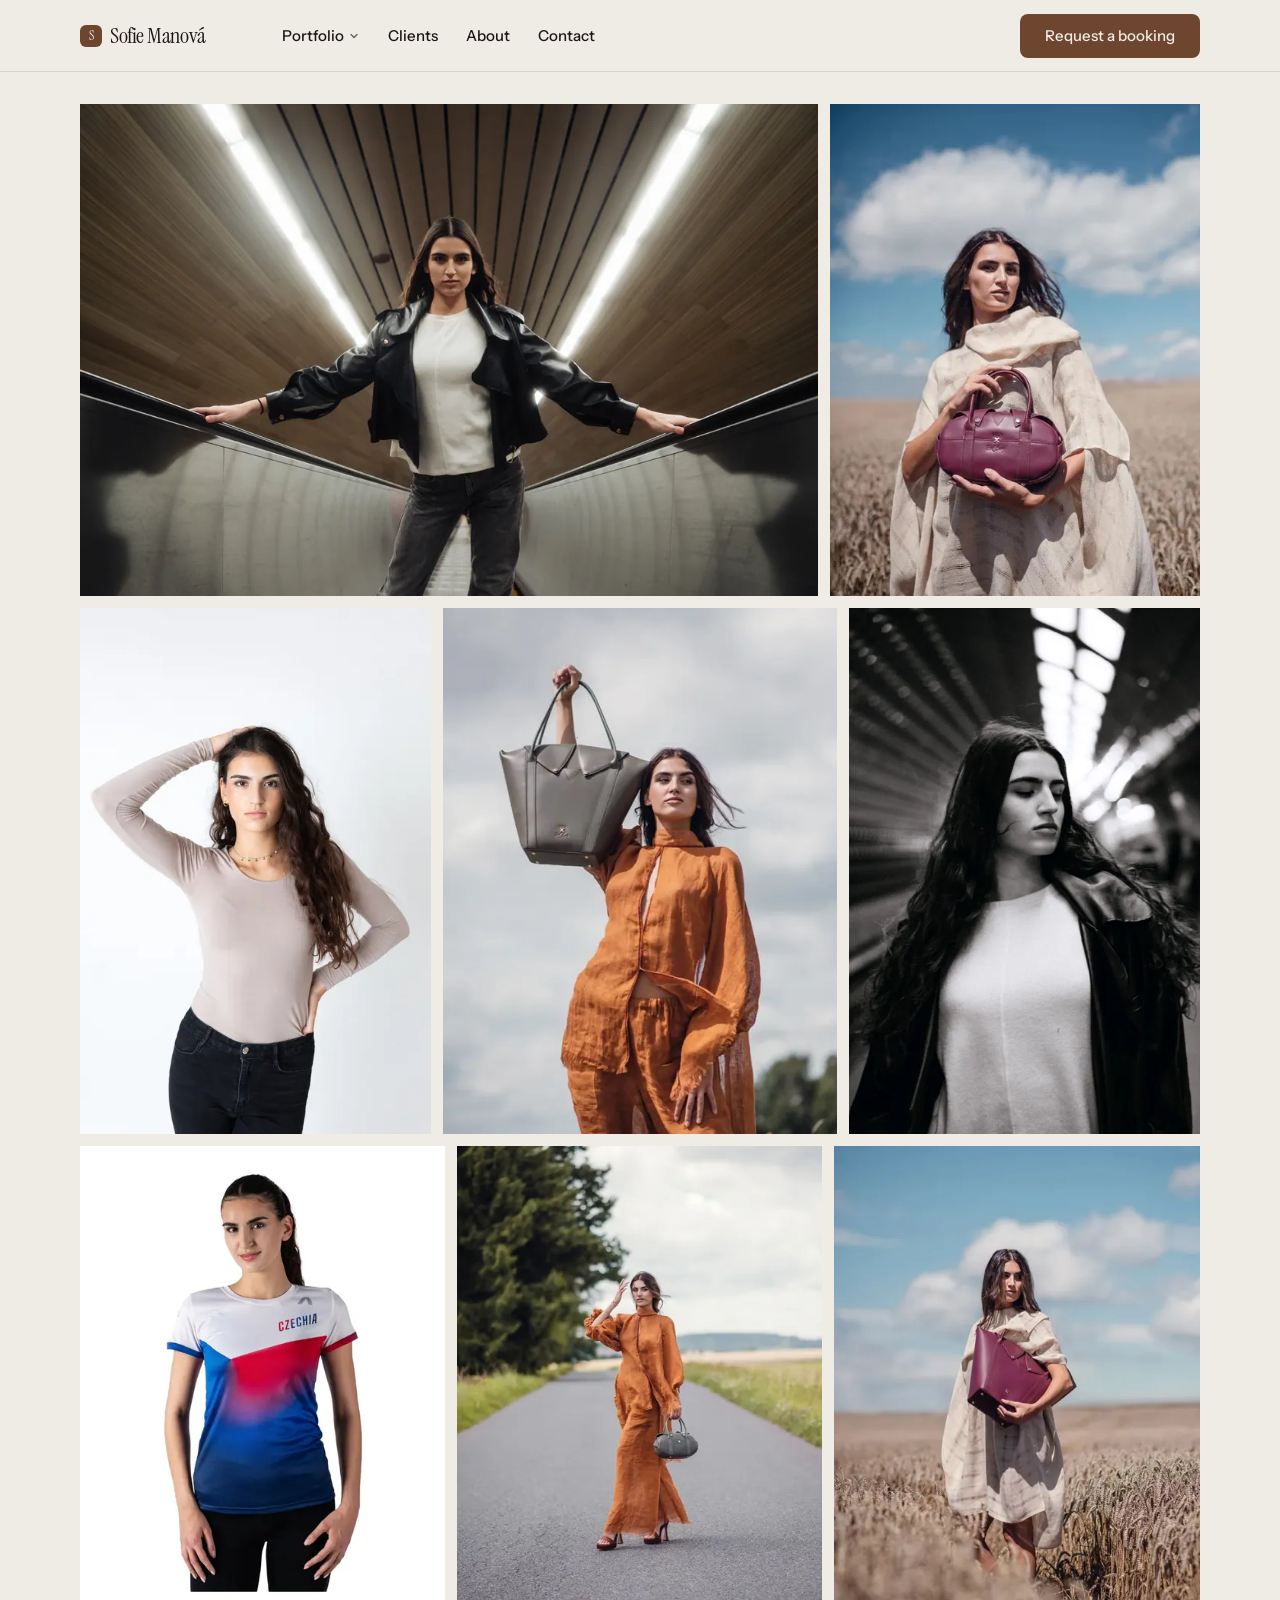
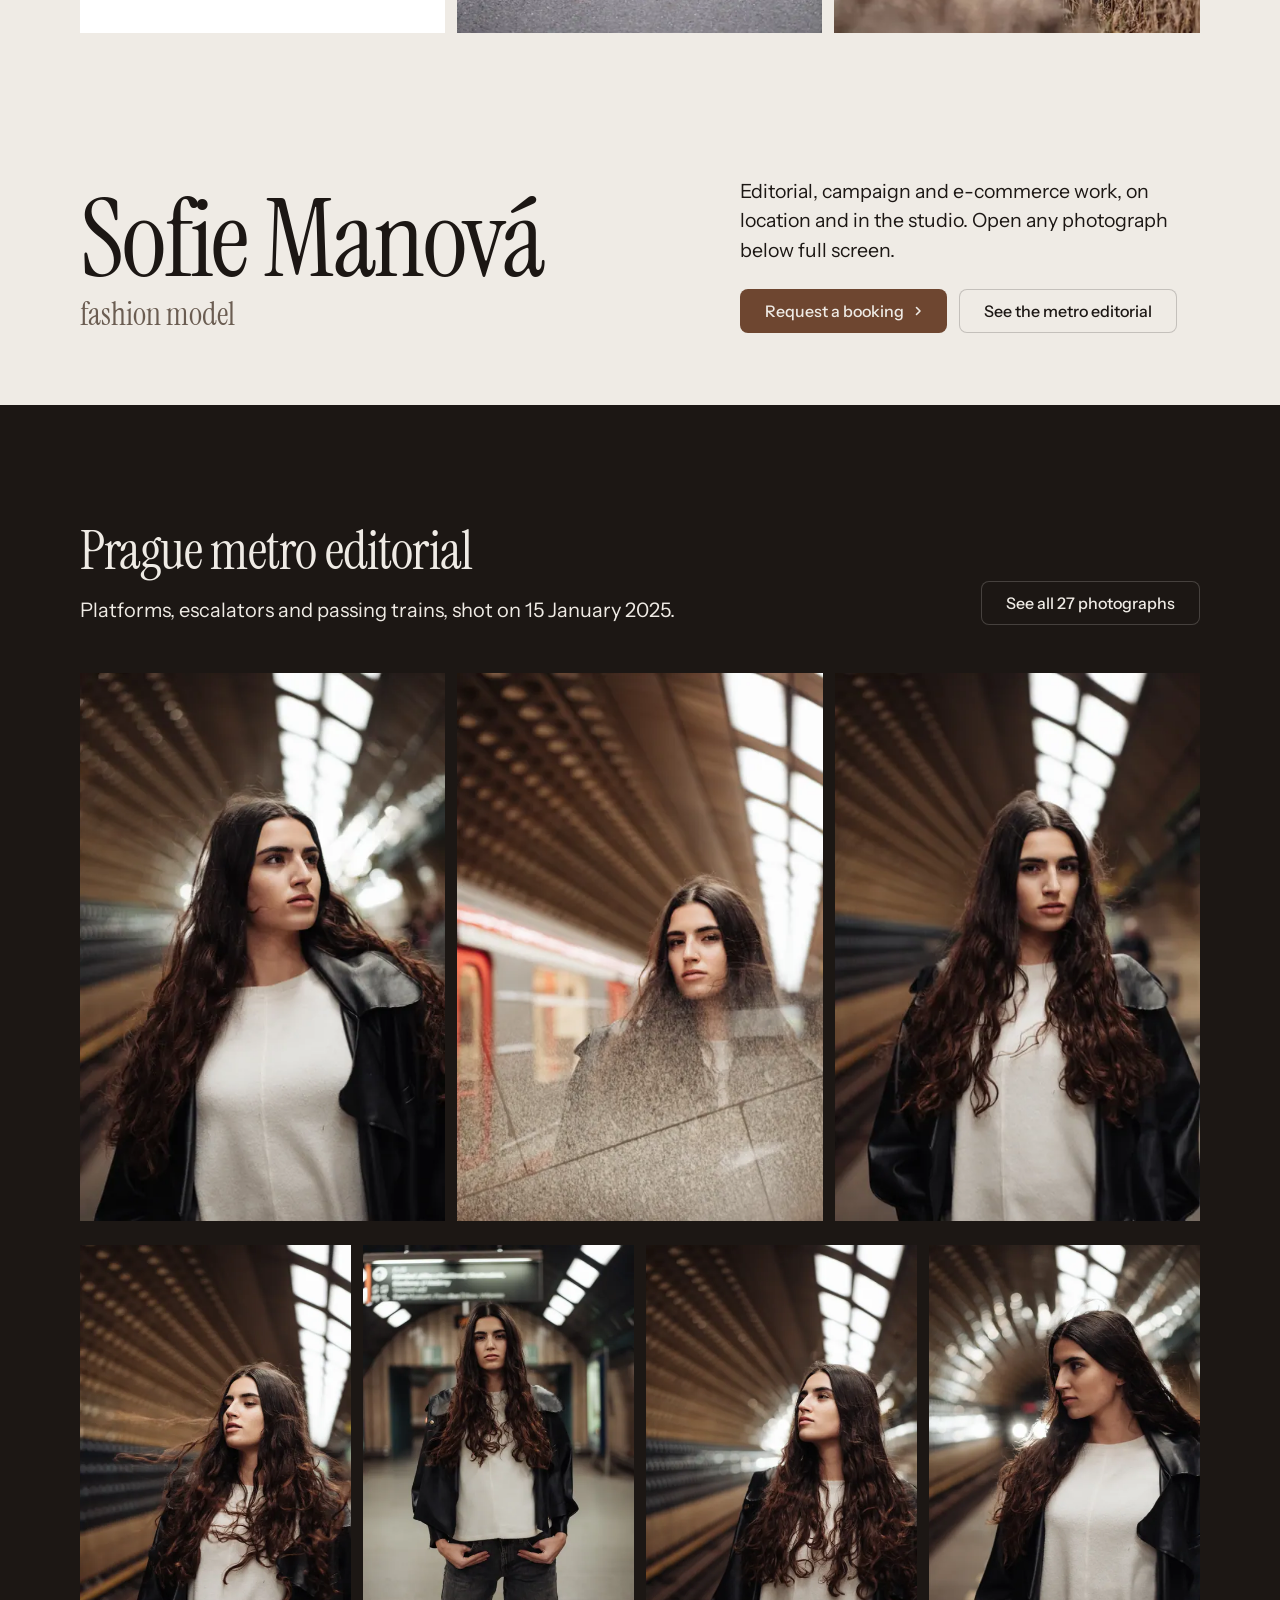
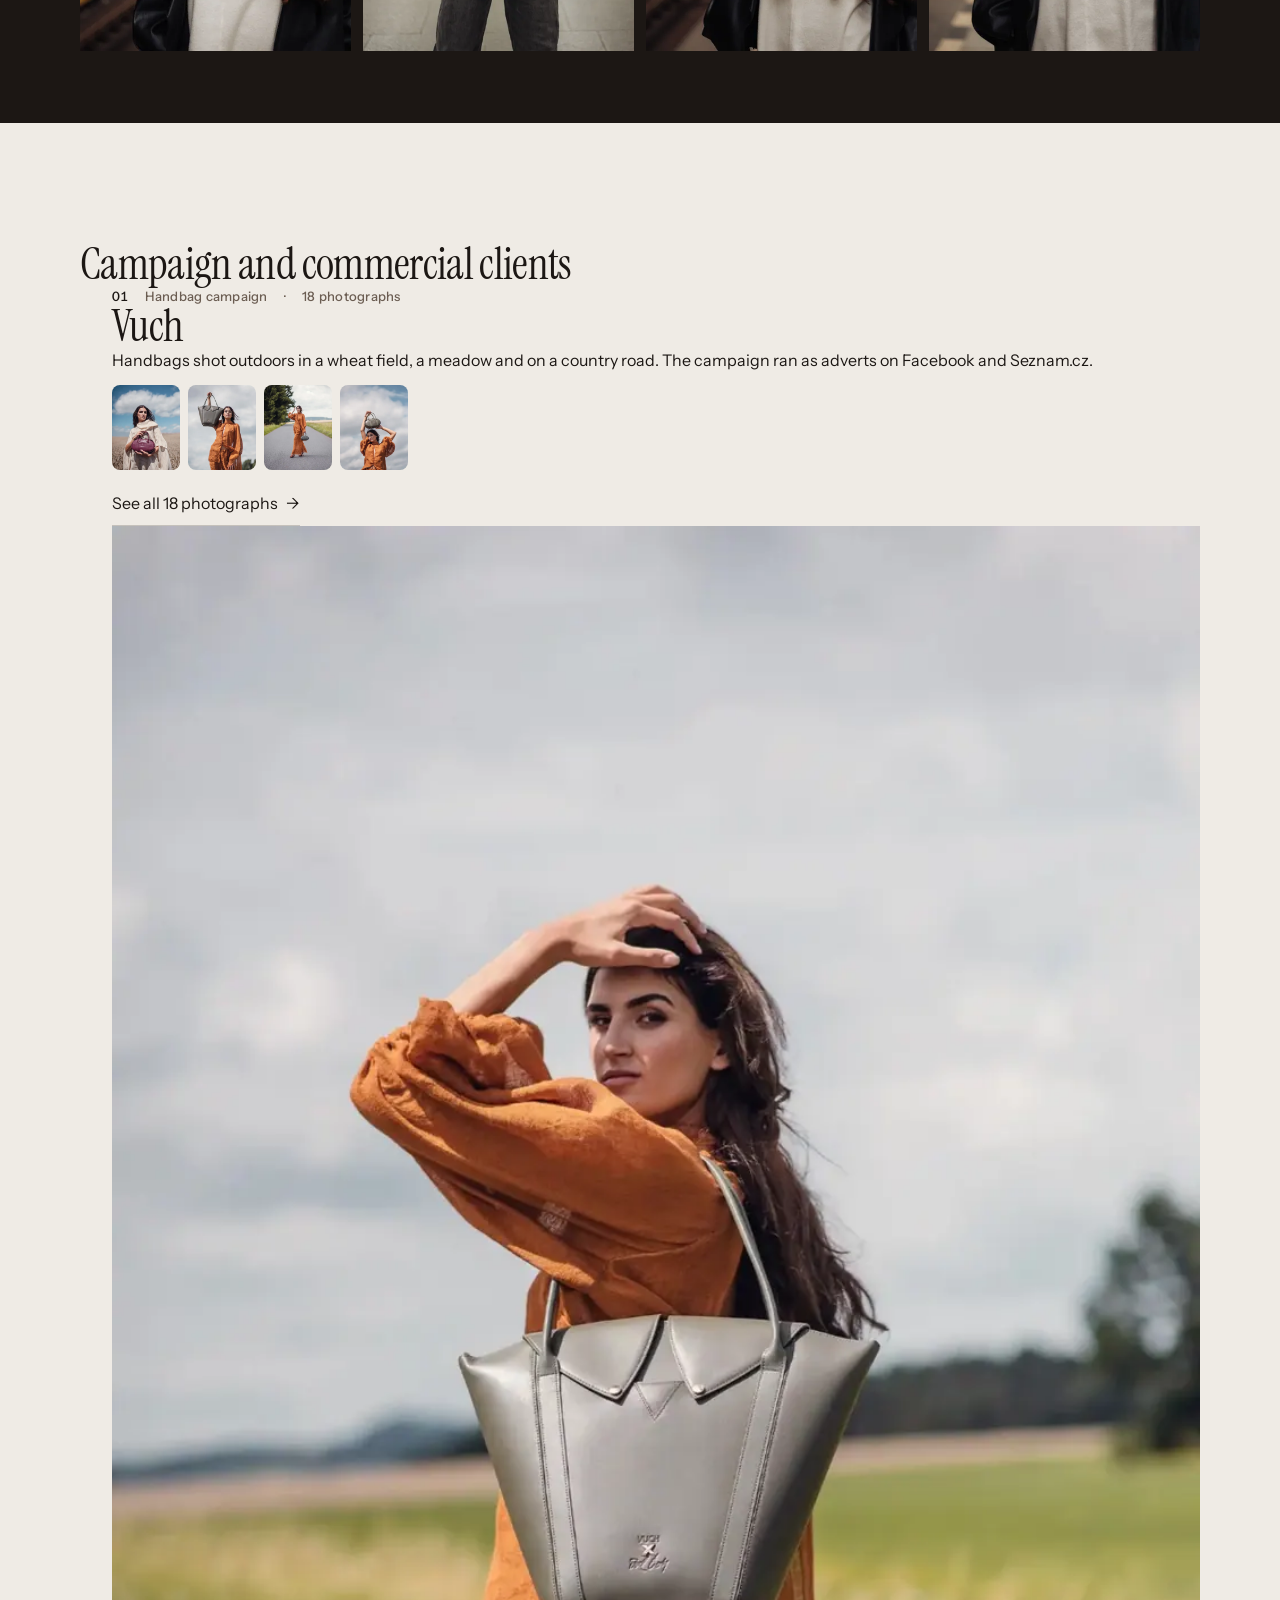
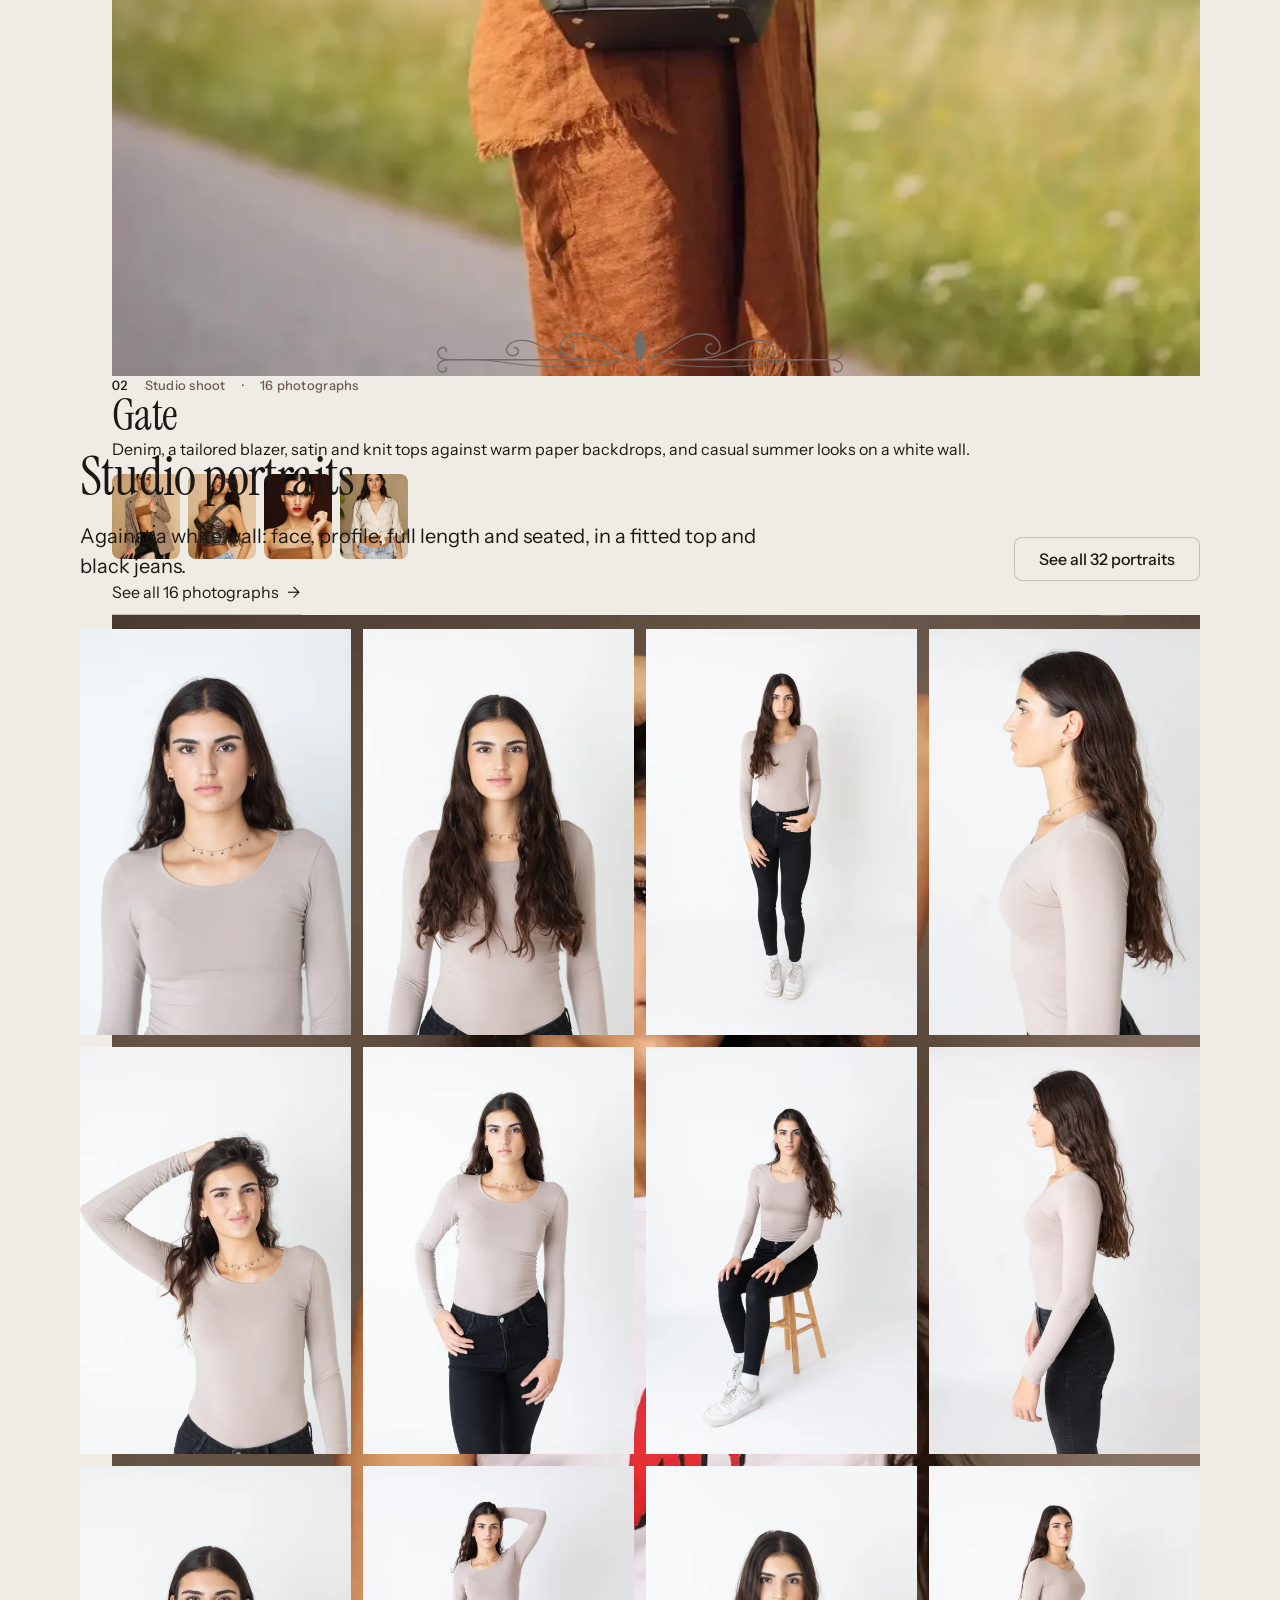
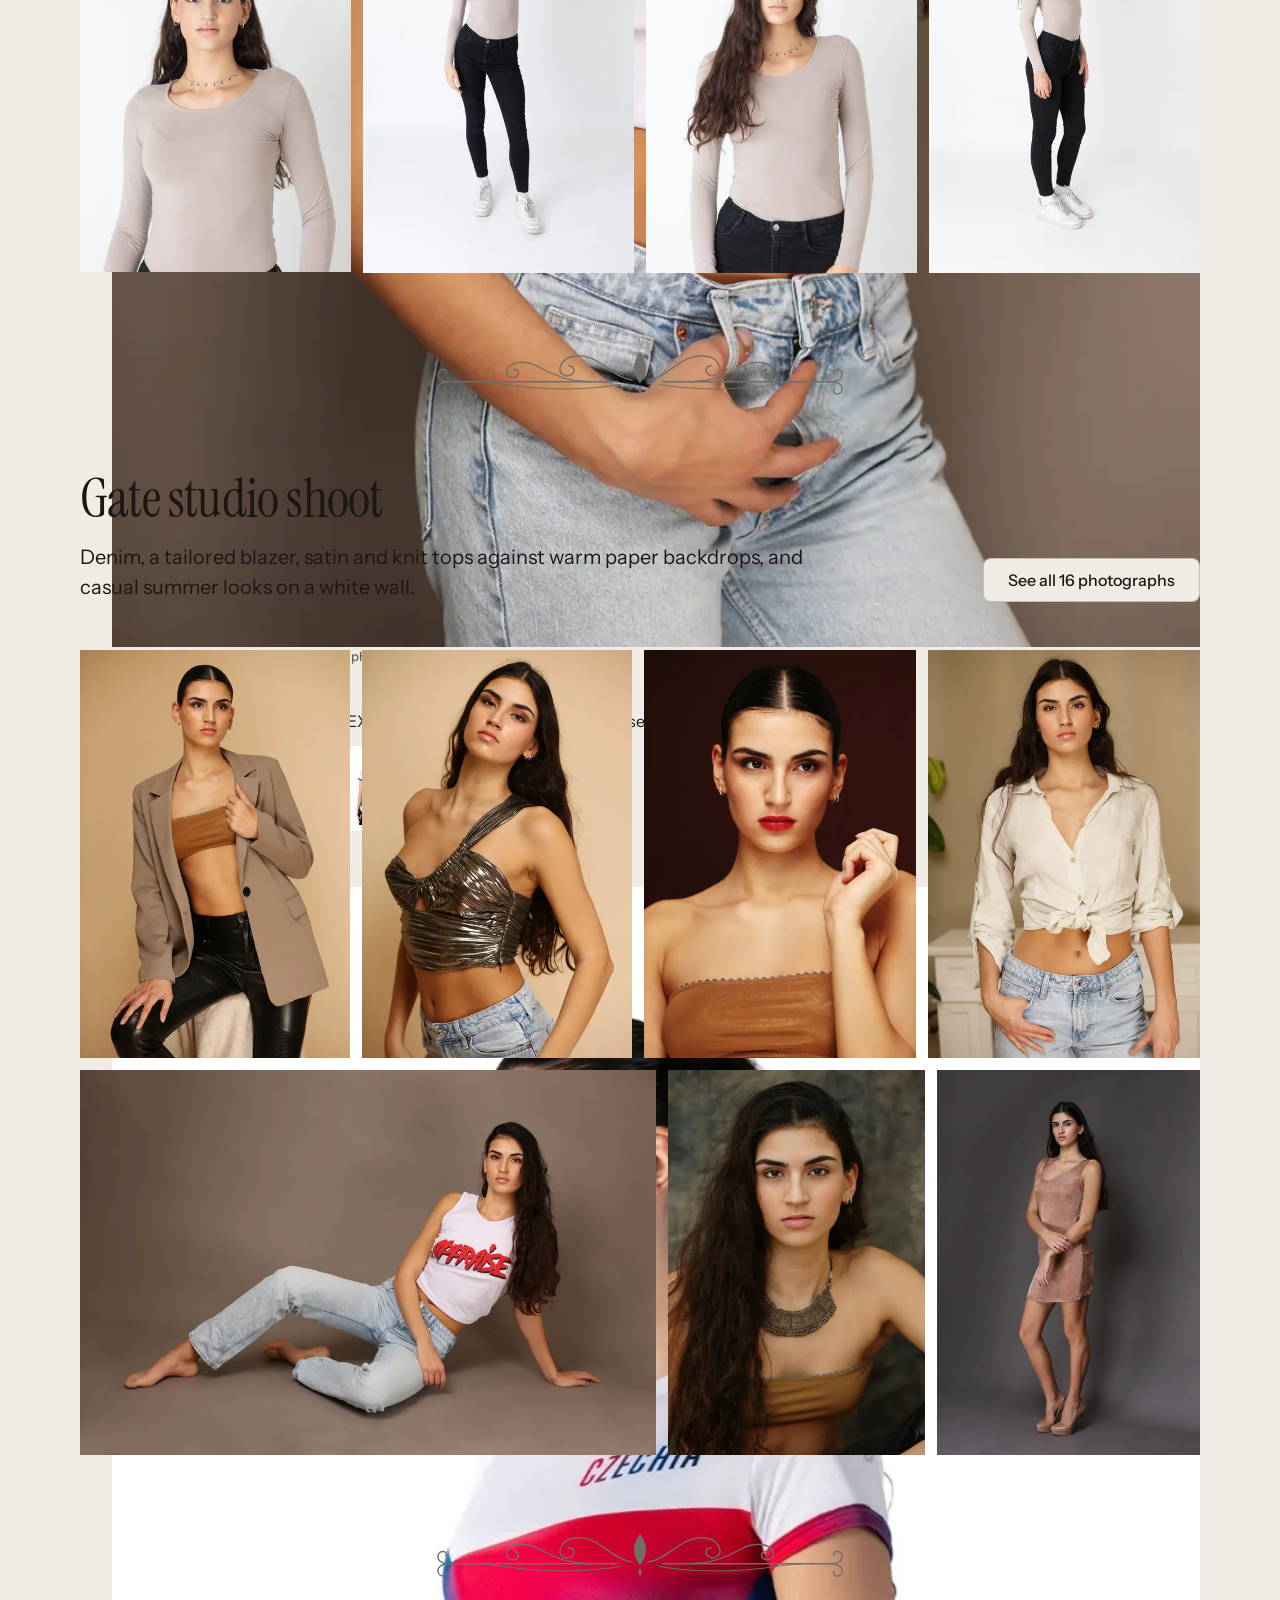
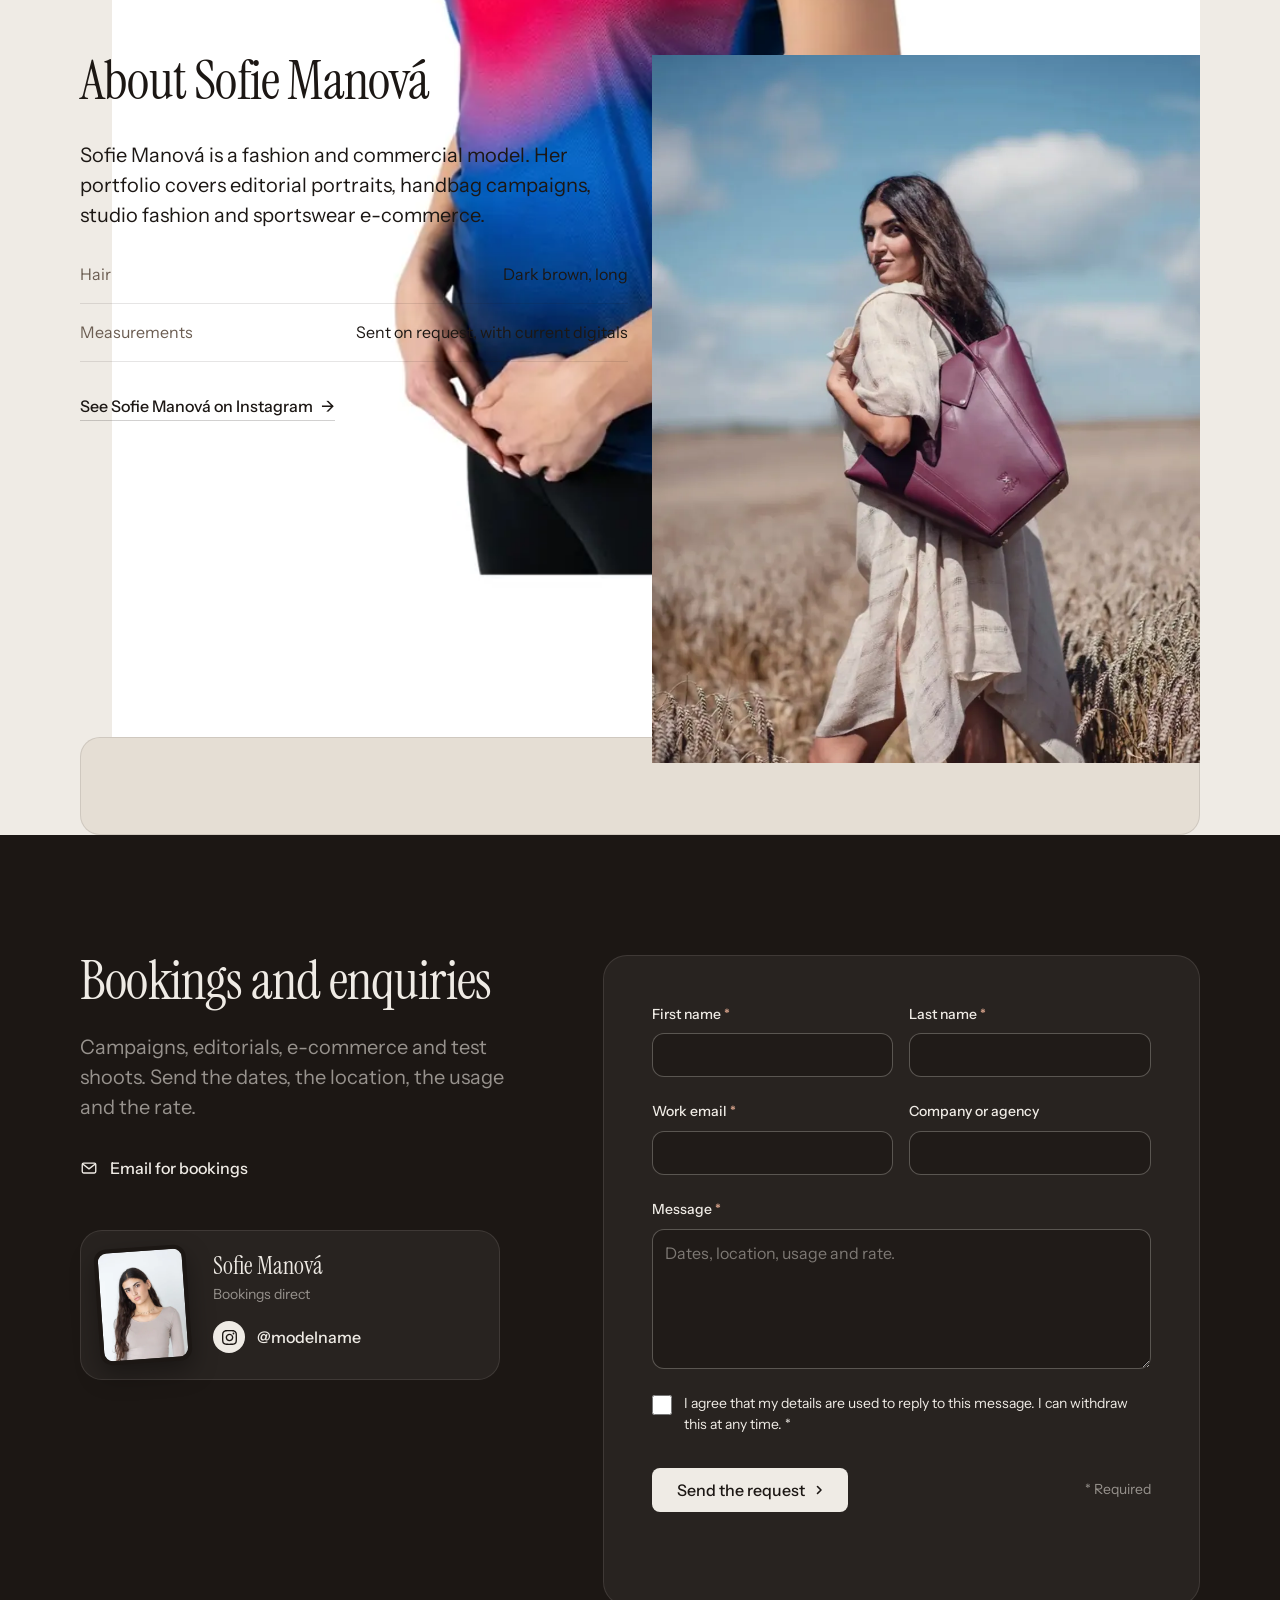
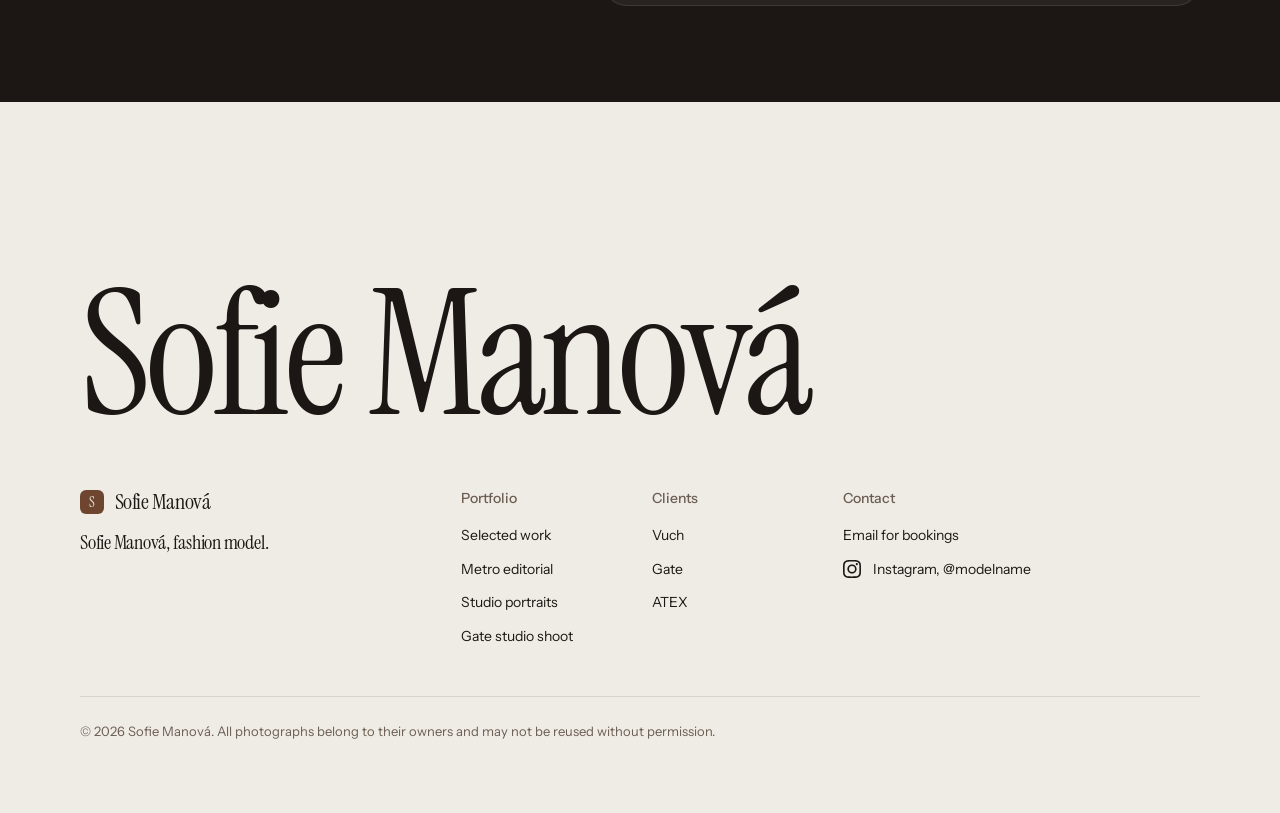
==== public/index.html @ 42e07fdf "Serve the site from the root on Cloudflare Workers Static Assets The previous build was made for Git" ====
<!DOCTYPE html><html lang="en" data-type="service" data-radius="soft" data-buttons="solid" data-motion=""><head><meta charSet="utf-8"/><meta name="viewport" content="width=device-width, initial-scale=1, viewport-fit=cover"/><link rel="preload" as="image" imageSrcSet="/photos/prague-dsc5913-480.webp 480w, /photos/prague-dsc5913-960.webp 960w, /photos/prague-dsc5913-1440.webp 1440w, /photos/prague-dsc5913-2048.webp 2048w" imageSizes="(max-width: 639px) 100vw, (max-width: 1440px) 67vw, 858px" fetchPriority="high"/><link rel="preload" as="image" imageSrcSet="/photos/vuch-vuch-10-480.webp 480w, /photos/vuch-vuch-10-960.webp 960w" imageSizes="300px"/><link rel="preload" as="image" imageSrcSet="/photos/vuch-vuch-10-480.webp 480w, /photos/vuch-vuch-10-960.webp 960w" imageSizes="(max-width: 639px) 100vw, (max-width: 1440px) 33vw, 422px"/><link rel="preload" as="script" fetchPriority="low" href="/_next/static/chunks/0j1we3cwg31qe.js"/><script src="/_next/static/chunks/1cuyxw6v18rxx.js" async=""></script><script src="/_next/static/chunks/39_j1bdzreq0m.js" async=""></script><script src="/_next/static/chunks/turbopack-2u1d16houkiyo.js" async=""></script><script src="/_next/static/chunks/0n43dzw82js-j.js" async=""></script><script src="/_next/static/chunks/2wb0k043xm0-8.js" async=""></script><link rel="preload" href="https://fonts.googleapis.com/css2?family=Instrument+Serif&amp;family=Instrument+Sans:wdth,wght@75..100,400..600&amp;display=swap" as="style"/><link rel="preload" href="/assets/system.css" as="style"/><link rel="preload" href="/assets/ui/cards.css" as="style"/><link rel="preload" href="/assets/motion/motion.css" as="style"/><link rel="preload" href="/assets/layout/layout.css" as="style"/><link rel="preload" href="/assets/icons/icon.css" as="style"/><link rel="preload" href="/site.css?v=mwghqomv" as="style"/><link rel="modulepreload" href="/assets/system.js"/><link rel="modulepreload" href="/assets/motion/motion.js"/><link rel="modulepreload" href="/assets/moments/moments.js"/><link rel="modulepreload" href="/assets/moments/lib.js"/><link rel="modulepreload" href="/assets/moments/pinned-chapters/moment.js"/><link rel="preconnect" href="https://fonts.googleapis.com"/><link rel="preconnect" href="https://fonts.gstatic.com" crossorigin=""/><link rel="modulepreload" href="/assets/system.js"/><link rel="modulepreload" href="/assets/motion/motion.js"/><link rel="modulepreload" href="/assets/moments/moments.js"/><link rel="modulepreload" href="/assets/moments/lib.js"/><link rel="modulepreload" href="/assets/moments/pinned-chapters/moment.js"/><meta name="theme-color" content="#efebe5"/><title>Sofie Manová: fashion model portfolio</title><meta name="description" content="Editorial, campaign and e-commerce photographs of Sofie Manová, fashion model, with booking contacts for agencies, photographers and brands."/><meta name="site-kind" content="other"/><meta name="page-type" content="service"/><link rel="canonical" href="https://sofiamann-webpage.fandlimartin.workers.dev"/><meta property="og:title" content="Sofie Manová: fashion model portfolio"/><meta property="og:description" content="Portfolio and bookings for Sofie Manová, fashion model."/><meta property="og:image" content="https://sofiamann-webpage.fandlimartin.workers.dev/share.jpg"/><meta property="og:image:width" content="1200"/><meta property="og:image:height" content="630"/><meta property="og:image:alt" content="Sofie Manová, fashion model"/><meta property="og:type" content="website"/><meta name="twitter:card" content="summary_large_image"/><meta name="twitter:title" content="Sofie Manová: fashion model portfolio"/><meta name="twitter:description" content="Portfolio and bookings for Sofie Manová, fashion model."/><meta name="twitter:image" content="https://sofiamann-webpage.fandlimartin.workers.dev/share.jpg"/><link rel="icon" href="/favicon.svg" type="image/svg+xml"/><link href="https://fonts.googleapis.com/css2?family=Instrument+Serif&amp;family=Instrument+Sans:wdth,wght@75..100,400..600&amp;display=swap" rel="stylesheet"/><link rel="stylesheet" href="/assets/system.css"/><link rel="stylesheet" href="/assets/ui/cards.css"/><link rel="stylesheet" href="/assets/motion/motion.css"/><link rel="stylesheet" href="/assets/layout/layout.css"/><link rel="stylesheet" href="/assets/icons/icon.css"/><style>:root{--p-bg:#efebe5;--p-surface:#e5ded4;--p-ink:#1c1714;--p-muted:#6b5d52;--p-accent:#6e4630;--p-accent-ink:#efebe5;--p-action:#6e4630;--p-action-ink:#efebe5;--p-inv-bg:#1c1714;--p-inv-surface:#282320;--p-inv-ink:#efebe5;--p-inv-muted:#97928d;--p-inv-accent:#efebe5;--p-inv-accent-ink:#1c1714;--p-inv-action:#efebe5;--p-inv-action-ink:#1c1714;--font-display:"Instrument Serif",Georgia,serif;--font-text:"Instrument Sans",system-ui,sans-serif;--display-weight:400;--display-tracking:-0.012em;--display-tracking-xl:-0.016em}</style><link rel="stylesheet" href="/site.css?v=mwghqomv"/><script>document.documentElement.classList.add('m-enter');setTimeout(function(){document.documentElement.classList.add('m-enter-done')},700);document.documentElement.classList.add('mo-js');setTimeout(function(){document.documentElement.classList.add('mo-safe')},2500)</script><script src="/_next/static/chunks/0cz1d0mv5g_q7.js" noModule=""></script></head><body><div hidden=""><!--$--><!--/$--></div><header class="nav"><div class="wrap nav__bar"><a class="skip-link" href="#top">Skip to content</a><a class="nav__logo" href="#top"><span class="mark mark--initial" aria-hidden="true">S</span>Sofie Manová</a><nav class="nav__links" aria-label="Main"><div class="nav__item"><a class="nav__link" href="#portfolio">Portfolio<!-- --> <svg class="chev" viewBox="0 0 12 12" aria-hidden="true"><path d="M3 4.5l3 3 3-3" fill="none" stroke="currentColor" stroke-width="1.5" stroke-linecap="round" stroke-linejoin="round"></path></svg></a><div class="nav__menu"><div class="wrap grid"><div class="menu-col span-3"><p class="t-label">Editorial</p><a href="#portfolio">Selected work<span>The strongest frames of every shoot</span></a><a href="#portraits">Studio portraits<span>32<!-- --> photographs against a white wall</span></a><a href="#editorial">Prague metro editorial<span>27<!-- --> photographs, January 2025</span></a></div><div class="menu-col span-3"><p class="t-label">Clients</p><a href="#clients" data-lightbox="vuch">Vuch handbag campaign<span>18<!-- --> photographs</span></a><a href="#clients" data-lightbox="gate">Gate studio shoot<span>16<!-- --> photographs</span></a><a href="#clients" data-lightbox="atex">ATEX web shop photographs<span>16<!-- --> photographs</span></a></div><a class="menu-card span-3 start-10" href="#portfolio"><div class="panel"><img class="frame__img" src="/photos/vuch-vuch-10-960.webp" srcSet="/photos/vuch-vuch-10-480.webp 480w, /photos/vuch-vuch-10-960.webp 960w" sizes="300px" width="1031" height="1373" alt="Sofie Manová: Holding a burgundy leather handbag against a linen wrap, blue sky and clouds behind" loading="eager" decoding="async" style="background-color:#c8c8c8" data-source="client" data-subject="the model"/></div><span class="t-card">Selected work</span><span class="t-small muted">Open any photograph full screen</span></a></div></div></div><div class="nav__item"><a class="nav__link" href="#clients">Clients</a></div><div class="nav__item"><a class="nav__link" href="#about">About</a></div><div class="nav__item"><a class="nav__link" href="#contact">Contact</a></div></nav><div class="nav__actions"><a class="btn btn--primary" href="#contact">Request a booking</a></div><button class="nav__toggle" type="button" aria-expanded="false" aria-label="Menu"><svg width="18" height="18" viewBox="0 0 18 18" aria-hidden="true"><path d="M2 5h14M2 13h14" stroke="currentColor" stroke-width="1.6" stroke-linecap="round"></path></svg></button></div></header><main id="top"><section class="hero hero--mosaic" data-enter="true" aria-labelledby="hero-h"><div class="wrap"><div class="landing__head"><h1 id="hero-h" data-enter-whole=""><span class="landing__name">Sofie Manová</span><span class="landing__comma">, </span><span class="landing__role">fashion model</span></h1><div class="landing__side"><p class="hero__lead">Editorial, campaign and e-commerce work, on location and in the studio. Open any photograph below full screen.</p><div class="btn-row"><a class="btn btn--primary" href="#contact">Request a booking<svg class="m-arrow" viewBox="0 0 12 12" aria-hidden="true"><path class="m-arrow__stem" d="M1 6h8"></path><path class="m-arrow__head" d="M4.5 2.5 8 6l-3.5 3.5"></path></svg></a><a class="btn btn--secondary" href="#editorial">See the metro editorial</a></div></div></div><div class="hero__mosaic" id="portfolio" data-enter-media=""><div class="prows"><div class="prow"><div class="pgroup"><button type="button" class="ph m-zoom" data-lightbox="prague" data-photo="prague-dsc5913" aria-label="Open full screen: Sofie Manová: Standing between the handrails of a long metro escalator, arms spread, light strips converging overhead" style="--g:150.00;--ar:7008 / 4672"><img src="/photos/prague-dsc5913-960.webp" srcSet="/photos/prague-dsc5913-480.webp 480w, /photos/prague-dsc5913-960.webp 960w, /photos/prague-dsc5913-1440.webp 1440w, /photos/prague-dsc5913-2048.webp 2048w" sizes="(max-width: 639px) 100vw, (max-width: 1440px) 67vw, 858px" width="7008" height="4672" alt="Sofie Manová: Standing between the handrails of a long metro escalator, arms spread, light strips converging overhead" loading="eager" decoding="sync" fetchPriority="high" style="background-color:#483828" data-source="client" data-subject="the model"/></button></div><div class="pgroup"><button type="button" class="ph m-zoom" data-lightbox="vuch" data-photo="vuch-vuch-10" aria-label="Open full screen: Sofie Manová: Holding a burgundy leather handbag against a linen wrap, blue sky and clouds behind" style="--g:75.09;--ar:1031 / 1373"><img src="/photos/vuch-vuch-10-960.webp" srcSet="/photos/vuch-vuch-10-480.webp 480w, /photos/vuch-vuch-10-960.webp 960w" sizes="(max-width: 639px) 100vw, (max-width: 1440px) 33vw, 422px" width="1031" height="1373" alt="Sofie Manová: Holding a burgundy leather handbag against a linen wrap, blue sky and clouds behind" loading="eager" decoding="async" style="background-color:#c8c8c8" data-source="client" data-subject="the model"/></button></div></div><div class="prow"><div class="pgroup"><button type="button" class="ph m-zoom" data-lightbox="portraits" data-photo="portraits-portrety-sofi-31-of-32" aria-label="Open full screen: Sofie Manová: Arm behind her head, chin raised" style="--g:66.67;--ar:3500 / 5250"><img src="/photos/portraits-portrety-sofi-31-of-32-960.webp" srcSet="/photos/portraits-portrety-sofi-31-of-32-480.webp 480w, /photos/portraits-portrety-sofi-31-of-32-960.webp 960w, /photos/portraits-portrety-sofi-31-of-32-1440.webp 1440w, /photos/portraits-portrety-sofi-31-of-32-2048.webp 2048w" sizes="(max-width: 639px) 50vw, (max-width: 1440px) 32vw, 410px" width="3500" height="5250" alt="Sofie Manová: Arm behind her head, chin raised" loading="lazy" decoding="async" style="background-color:#f8f8f8" data-source="client" data-subject="the model"/></button><button type="button" class="ph m-zoom" data-lightbox="vuch" data-photo="vuch-vuch-4" aria-label="Open full screen: Sofie Manová: A grey leather handbag held overhead, rust orange linen suit against the sky" style="--g:75.05;--ar:1035 / 1379"><img src="/photos/vuch-vuch-4-960.webp" srcSet="/photos/vuch-vuch-4-480.webp 480w, /photos/vuch-vuch-4-960.webp 960w" sizes="(max-width: 639px) 50vw, (max-width: 1440px) 36vw, 461px" width="1035" height="1379" alt="Sofie Manová: A grey leather handbag held overhead, rust orange linen suit against the sky" loading="lazy" decoding="async" style="background-color:#d8d8d8" data-source="client" data-subject="the model"/></button><button type="button" class="ph m-zoom" data-lightbox="prague" data-photo="prague-dsc5959" aria-label="Open full screen: Sofie Manová: Black and white portrait on a metro platform, looking down to one side" style="--g:66.67;--ar:4672 / 7008"><img src="/photos/prague-dsc5959-960.webp" srcSet="/photos/prague-dsc5959-480.webp 480w, /photos/prague-dsc5959-960.webp 960w, /photos/prague-dsc5959-1440.webp 1440w, /photos/prague-dsc5959-2048.webp 2048w" sizes="(max-width: 639px) 100vw, (max-width: 1440px) 32vw, 410px" width="4672" height="7008" alt="Sofie Manová: Black and white portrait on a metro platform, looking down to one side" loading="lazy" decoding="async" style="background-color:#080808" data-source="client" data-subject="the model"/></button></div></div><div class="prow"><div class="pgroup"><button type="button" class="ph m-zoom" data-lightbox="atex" data-photo="atex-img-20261104-124845" aria-label="Open full screen: Sofie Manová: Front view in the white, red and blue women’s Czechia jersey on a white background" style="--g:74.96;--ar:994 / 1326"><img src="/photos/atex-img-20261104-124845-960.webp" srcSet="/photos/atex-img-20261104-124845-480.webp 480w, /photos/atex-img-20261104-124845-960.webp 960w" sizes="(max-width: 639px) 50vw, (max-width: 1440px) 33vw, 422px" width="994" height="1326" alt="Sofie Manová: Front view in the white, red and blue women’s Czechia jersey on a white background" loading="lazy" decoding="async" style="background-color:#f8f8f8" data-source="client" data-subject="the model"/></button><button type="button" class="ph m-zoom" data-lightbox="vuch" data-photo="vuch-vuch-14" aria-label="Open full screen: Sofie Manová, Vuch handbag campaign" style="--g:75.07;--ar:1006 / 1340"><img src="/photos/vuch-vuch-14-960.webp" srcSet="/photos/vuch-vuch-14-480.webp 480w, /photos/vuch-vuch-14-960.webp 960w" sizes="(max-width: 639px) 50vw, (max-width: 1440px) 33vw, 422px" width="1006" height="1340" alt="Sofie Manová, Vuch handbag campaign" loading="lazy" decoding="async" style="background-color:#e8e8e8" data-source="client" data-subject="the model"/></button><button type="button" class="ph m-zoom" data-lightbox="vuch" data-photo="vuch-vuch-1" aria-label="Open full screen: Sofie Manová, Vuch handbag campaign" style="--g:75.11;--ar:1020 / 1358"><img src="/photos/vuch-vuch-1-960.webp" srcSet="/photos/vuch-vuch-1-480.webp 480w, /photos/vuch-vuch-1-960.webp 960w" sizes="(max-width: 639px) 100vw, (max-width: 1440px) 33vw, 422px" width="1020" height="1358" alt="Sofie Manová, Vuch handbag campaign" loading="lazy" decoding="async" style="background-color:#78a8b8" data-source="client" data-subject="the model"/></button></div></div></div></div></div></section><section class="section g2 ground-inverse" id="editorial" aria-labelledby="editorial-h"><div class="wrap"><div class="group"><div class="section-head section-head--split"><div><h2 id="editorial-h">Prague metro editorial</h2><p>Platforms, escalators and passing trains, shot on 15 January 2025.</p></div><button type="button" class="btn btn--secondary" data-lightbox="prague">See all <!-- -->27<!-- --> photographs</button></div><div class="prows"><div class="prow"><div class="pgroup"><button type="button" class="ph m-zoom" data-lightbox="prague" data-photo="prague-dsc5961" aria-label="Open full screen: Sofie Manová, Prague metro editorial" style="--g:66.67;--ar:4672 / 7008"><img src="/photos/prague-dsc5961-960.webp" srcSet="/photos/prague-dsc5961-480.webp 480w, /photos/prague-dsc5961-960.webp 960w, /photos/prague-dsc5961-1440.webp 1440w, /photos/prague-dsc5961-2048.webp 2048w" sizes="(max-width: 639px) 50vw, (max-width: 1440px) 33vw, 422px" width="4672" height="7008" alt="Sofie Manová, Prague metro editorial" loading="lazy" decoding="async" style="background-color:#080808" data-source="client" data-subject="the model"/></button><button type="button" class="ph m-zoom" data-lightbox="prague" data-photo="prague-dsc6031" aria-label="Open full screen: Sofie Manová: Portrait through glass beside a red and white metro train" style="--g:66.67;--ar:4672 / 7008"><img src="/photos/prague-dsc6031-960.webp" srcSet="/photos/prague-dsc6031-480.webp 480w, /photos/prague-dsc6031-960.webp 960w, /photos/prague-dsc6031-1440.webp 1440w, /photos/prague-dsc6031-2048.webp 2048w" sizes="(max-width: 639px) 50vw, (max-width: 1440px) 33vw, 422px" width="4672" height="7008" alt="Sofie Manová: Portrait through glass beside a red and white metro train" loading="lazy" decoding="async" style="background-color:#a89888" data-source="client" data-subject="the model"/></button><button type="button" class="ph m-zoom" data-lightbox="prague" data-photo="prague-dsc5997" aria-label="Open full screen: Sofie Manová: Facing the camera on a metro platform, hair falling over a white knit and leather coat" style="--g:66.67;--ar:4672 / 7008"><img src="/photos/prague-dsc5997-960.webp" srcSet="/photos/prague-dsc5997-480.webp 480w, /photos/prague-dsc5997-960.webp 960w, /photos/prague-dsc5997-1440.webp 1440w, /photos/prague-dsc5997-2048.webp 2048w" sizes="(max-width: 639px) 100vw, (max-width: 1440px) 33vw, 422px" width="4672" height="7008" alt="Sofie Manová: Facing the camera on a metro platform, hair falling over a white knit and leather coat" loading="lazy" decoding="async" style="background-color:#281818" data-source="client" data-subject="the model"/></button></div></div></div></div><div class="group"><div class="prows"><div class="prow"><div class="pgroup"><button type="button" class="ph m-zoom" data-lightbox="prague" data-photo="prague-dsc6011" aria-label="Open full screen: Sofie Manová: Hair caught in the draught of a passing train on a metro platform" style="--g:66.67;--ar:4672 / 7008"><img src="/photos/prague-dsc6011-960.webp" srcSet="/photos/prague-dsc6011-480.webp 480w, /photos/prague-dsc6011-960.webp 960w, /photos/prague-dsc6011-1440.webp 1440w, /photos/prague-dsc6011-2048.webp 2048w" sizes="(max-width: 639px) 50vw, (max-width: 1440px) 25vw, 320px" width="4672" height="7008" alt="Sofie Manová: Hair caught in the draught of a passing train on a metro platform" loading="lazy" decoding="async" style="background-color:#281818" data-source="client" data-subject="the model"/></button><button type="button" class="ph m-zoom" data-lightbox="prague" data-photo="prague-dsc6054" aria-label="Open full screen: Sofie Manová: Standing square to the camera in a station concourse, departure board above" style="--g:66.67;--ar:4672 / 7008"><img src="/photos/prague-dsc6054-960.webp" srcSet="/photos/prague-dsc6054-480.webp 480w, /photos/prague-dsc6054-960.webp 960w, /photos/prague-dsc6054-1440.webp 1440w, /photos/prague-dsc6054-2048.webp 2048w" sizes="(max-width: 639px) 50vw, (max-width: 1440px) 25vw, 320px" width="4672" height="7008" alt="Sofie Manová: Standing square to the camera in a station concourse, departure board above" loading="lazy" decoding="async" style="background-color:#181818" data-source="client" data-subject="the model"/></button></div><div class="pgroup"><button type="button" class="ph m-zoom" data-lightbox="prague" data-photo="prague-dsc6020" aria-label="Open full screen: Sofie Manová: Looking along the platform, curls over a leather coat" style="--g:66.67;--ar:4672 / 7008"><img src="/photos/prague-dsc6020-960.webp" srcSet="/photos/prague-dsc6020-480.webp 480w, /photos/prague-dsc6020-960.webp 960w, /photos/prague-dsc6020-1440.webp 1440w, /photos/prague-dsc6020-2048.webp 2048w" sizes="(max-width: 639px) 50vw, (max-width: 1440px) 25vw, 320px" width="4672" height="7008" alt="Sofie Manová: Looking along the platform, curls over a leather coat" loading="lazy" decoding="async" style="background-color:#281818" data-source="client" data-subject="the model"/></button><button type="button" class="ph m-zoom" data-lightbox="prague" data-photo="prague-dsc5964" aria-label="Open full screen: Sofie Manová: Profile against a blurred tunnel and platform lights" style="--g:66.67;--ar:4672 / 7008"><img src="/photos/prague-dsc5964-960.webp" srcSet="/photos/prague-dsc5964-480.webp 480w, /photos/prague-dsc5964-960.webp 960w, /photos/prague-dsc5964-1440.webp 1440w, /photos/prague-dsc5964-2048.webp 2048w" sizes="(max-width: 639px) 50vw, (max-width: 1440px) 25vw, 320px" width="4672" height="7008" alt="Sofie Manová: Profile against a blurred tunnel and platform lights" loading="lazy" decoding="async" style="background-color:#080808" data-source="client" data-subject="the model"/></button></div></div></div></div></div></section><section class="section" id="clients" style="--h:2" data-moment="pinned-chapters" aria-labelledby="clients-h"><div class="wrap mo-pc__grid"><div class="mo-pc__text"><h2 id="clients-h">Campaign and commercial clients</h2><ol class="mo-pc__steps"><li class="mo-pc__step chapter"><div class="chapter__kicker"><span class="chapter__num">01</span><span>Handbag campaign</span><span class="chapter__count">18 photographs</span></div><h3 class="chapter__name">Vuch</h3><p>Handbags shot outdoors in a wheat field, a meadow and on a country road. The campaign ran as adverts on Facebook and Seznam.cz.</p><div class="chapter__more"><div class="chapter__more-in"><div class="chapter__thumbs"><button type="button" class="ph m-zoom" data-lightbox="vuch" data-photo="vuch-vuch-10" aria-label="Open full screen: Sofie Manová: Holding a burgundy leather handbag against a linen wrap, blue sky and clouds behind" style="--g:75.09;--ar:1031 / 1373"><img src="/photos/vuch-vuch-10-960.webp" srcSet="/photos/vuch-vuch-10-480.webp 480w, /photos/vuch-vuch-10-960.webp 960w" sizes="80px" width="1031" height="1373" alt="Sofie Manová: Holding a burgundy leather handbag against a linen wrap, blue sky and clouds behind" loading="lazy" decoding="async" style="background-color:#c8c8c8" data-source="client" data-subject="the model"/></button><button type="button" class="ph m-zoom" data-lightbox="vuch" data-photo="vuch-vuch-4" aria-label="Open full screen: Sofie Manová: A grey leather handbag held overhead, rust orange linen suit against the sky" style="--g:75.05;--ar:1035 / 1379"><img src="/photos/vuch-vuch-4-960.webp" srcSet="/photos/vuch-vuch-4-480.webp 480w, /photos/vuch-vuch-4-960.webp 960w" sizes="80px" width="1035" height="1379" alt="Sofie Manová: A grey leather handbag held overhead, rust orange linen suit against the sky" loading="lazy" decoding="async" style="background-color:#d8d8d8" data-source="client" data-subject="the model"/></button><button type="button" class="ph m-zoom" data-lightbox="vuch" data-photo="vuch-vuch-14" aria-label="Open full screen: Sofie Manová, Vuch handbag campaign" style="--g:75.07;--ar:1006 / 1340"><img src="/photos/vuch-vuch-14-960.webp" srcSet="/photos/vuch-vuch-14-480.webp 480w, /photos/vuch-vuch-14-960.webp 960w" sizes="80px" width="1006" height="1340" alt="Sofie Manová, Vuch handbag campaign" loading="lazy" decoding="async" style="background-color:#e8e8e8" data-source="client" data-subject="the model"/></button><button type="button" class="ph m-zoom" data-lightbox="vuch" data-photo="vuch-vuch-15" aria-label="Open full screen: Sofie Manová, Vuch handbag campaign" style="--g:75.11;--ar:1032 / 1374"><img src="/photos/vuch-vuch-15-960.webp" srcSet="/photos/vuch-vuch-15-480.webp 480w, /photos/vuch-vuch-15-960.webp 960w" sizes="80px" width="1032" height="1374" alt="Sofie Manová, Vuch handbag campaign" loading="lazy" decoding="async" style="background-color:#c8c8c8" data-source="client" data-subject="the model"/></button></div><button type="button" class="link chapter__open" data-lightbox="vuch">See all 18 photographs</button></div></div><figure class="mo-pc__visual"><img src="/photos/vuch-vuch-2-960.webp" srcSet="/photos/vuch-vuch-2-480.webp 480w, /photos/vuch-vuch-2-960.webp 960w" sizes="(max-width: 1023px) 100vw, 628px" width="1033" height="1376" alt="Sofie Manová: Rust orange linen outfit with a grey handbag on the arm, green field behind" loading="lazy" decoding="async" style="background-color:#c8c8c8;object-position:50% 40%" data-source="client" data-subject="the model"/></figure></li><li class="mo-pc__step chapter"><div class="chapter__kicker"><span class="chapter__num">02</span><span>Studio shoot</span><span class="chapter__count">16 photographs</span></div><h3 class="chapter__name">Gate</h3><p>Denim, a tailored blazer, satin and knit tops against warm paper backdrops, and casual summer looks on a white wall.</p><div class="chapter__more"><div class="chapter__more-in"><div class="chapter__thumbs"><button type="button" class="ph m-zoom" data-lightbox="gate" data-photo="gate-sofi00006" aria-label="Open full screen: Sofie Manová: Seated in a camel blazer over a bandeau top and leather trousers" style="--g:66.09;--ar:3680 / 5568"><img src="/photos/gate-sofi00006-960.webp" srcSet="/photos/gate-sofi00006-480.webp 480w, /photos/gate-sofi00006-960.webp 960w, /photos/gate-sofi00006-1440.webp 1440w, /photos/gate-sofi00006-2048.webp 2048w" sizes="80px" width="3680" height="5568" alt="Sofie Manová: Seated in a camel blazer over a bandeau top and leather trousers" loading="lazy" decoding="async" style="background-color:#c8a878" data-source="client" data-subject="the model"/></button><button type="button" class="ph m-zoom" data-lightbox="gate" data-photo="gate-sofi00005" aria-label="Open full screen: Sofie Manová: Metallic satin top and jeans against a warm beige backdrop" style="--g:66.19;--ar:3728 / 5632"><img src="/photos/gate-sofi00005-960.webp" srcSet="/photos/gate-sofi00005-480.webp 480w, /photos/gate-sofi00005-960.webp 960w, /photos/gate-sofi00005-1440.webp 1440w, /photos/gate-sofi00005-2048.webp 2048w" sizes="80px" width="3728" height="5632" alt="Sofie Manová: Metallic satin top and jeans against a warm beige backdrop" loading="lazy" decoding="async" style="background-color:#d8b898" data-source="client" data-subject="the model"/></button><button type="button" class="ph m-zoom" data-lightbox="gate" data-photo="gate-sofi00009" aria-label="Open full screen: Sofie Manová: Close portrait with red lips and slicked-back hair, dark backdrop" style="--g:66.67;--ar:3584 / 5376"><img src="/photos/gate-sofi00009-960.webp" srcSet="/photos/gate-sofi00009-480.webp 480w, /photos/gate-sofi00009-960.webp 960w, /photos/gate-sofi00009-1440.webp 1440w, /photos/gate-sofi00009-2048.webp 2048w" sizes="80px" width="3584" height="5376" alt="Sofie Manová: Close portrait with red lips and slicked-back hair, dark backdrop" loading="lazy" decoding="async" style="background-color:#280808" data-source="client" data-subject="the model"/></button><button type="button" class="ph m-zoom" data-lightbox="gate" data-photo="gate-sofi00001" aria-label="Open full screen: Sofie Manová: Tied white shirt and light jeans, hands in pockets" style="--g:66.68;--ar:3634 / 5450"><img src="/photos/gate-sofi00001-960.webp" srcSet="/photos/gate-sofi00001-480.webp 480w, /photos/gate-sofi00001-960.webp 960w, /photos/gate-sofi00001-1440.webp 1440w, /photos/gate-sofi00001-2048.webp 2048w" sizes="80px" width="3634" height="5450" alt="Sofie Manová: Tied white shirt and light jeans, hands in pockets" loading="lazy" decoding="async" style="background-color:#987858" data-source="client" data-subject="the model"/></button></div><button type="button" class="link chapter__open" data-lightbox="gate">See all 16 photographs</button></div></div><figure class="mo-pc__visual"><img src="/photos/gate-sofi00002-960.webp" srcSet="/photos/gate-sofi00002-480.webp 480w, /photos/gate-sofi00002-960.webp 960w, /photos/gate-sofi00002-1440.webp 1440w, /photos/gate-sofi00002-2048.webp 2048w" sizes="(max-width: 1023px) 100vw, 628px" width="3840" height="5760" alt="Sofie Manová: Leaning on one hip in a white graphic tee and light jeans, taupe backdrop" loading="lazy" decoding="async" style="background-color:#685848;object-position:50% 30%" data-source="client" data-subject="the model"/></figure></li><li class="mo-pc__step chapter"><div class="chapter__kicker"><span class="chapter__num">03</span><span>Sportswear e-commerce</span><span class="chapter__count">16 photographs</span></div><h3 class="chapter__name">ATEX</h3><p>Product photographs for the ATEX web shop: the women’s Czechia jersey, a running jacket and a vest.</p><div class="chapter__more"><div class="chapter__more-in"><div class="chapter__thumbs"><button type="button" class="ph m-zoom" data-lightbox="atex" data-photo="atex-img-20261104-124845" aria-label="Open full screen: Sofie Manová: Front view in the white, red and blue women’s Czechia jersey on a white background" style="--g:74.96;--ar:994 / 1326"><img src="/photos/atex-img-20261104-124845-960.webp" srcSet="/photos/atex-img-20261104-124845-480.webp 480w, /photos/atex-img-20261104-124845-960.webp 960w" sizes="80px" width="994" height="1326" alt="Sofie Manová: Front view in the white, red and blue women’s Czechia jersey on a white background" loading="lazy" decoding="async" style="background-color:#f8f8f8" data-source="client" data-subject="the model"/></button><button type="button" class="ph m-zoom" data-lightbox="atex" data-photo="atex-img-20261104-124958" aria-label="Open full screen: Sofie Manová, ATEX web shop photographs" style="--g:75.02;--ar:994 / 1325"><img src="/photos/atex-img-20261104-124958-960.webp" srcSet="/photos/atex-img-20261104-124958-480.webp 480w, /photos/atex-img-20261104-124958-960.webp 960w" sizes="80px" width="994" height="1325" alt="Sofie Manová, ATEX web shop photographs" loading="lazy" decoding="async" style="background-color:#f8f8f8" data-source="client" data-subject="the model"/></button><button type="button" class="ph m-zoom" data-lightbox="atex" data-photo="atex-img-20261104-125107" aria-label="Open full screen: Sofie Manová, ATEX web shop photographs" style="--g:75.00;--ar:1050 / 1400"><img src="/photos/atex-img-20261104-125107-960.webp" srcSet="/photos/atex-img-20261104-125107-480.webp 480w, /photos/atex-img-20261104-125107-960.webp 960w" sizes="80px" width="1050" height="1400" alt="Sofie Manová, ATEX web shop photographs" loading="lazy" decoding="async" style="background-color:#f8f8f8" data-source="client" data-subject="the model"/></button><button type="button" class="ph m-zoom" data-lightbox="atex" data-photo="atex-img-20261104-125143" aria-label="Open full screen: Sofie Manová, ATEX web shop photographs" style="--g:75.02;--ar:1036 / 1381"><img src="/photos/atex-img-20261104-125143-960.webp" srcSet="/photos/atex-img-20261104-125143-480.webp 480w, /photos/atex-img-20261104-125143-960.webp 960w" sizes="80px" width="1036" height="1381" alt="Sofie Manová, ATEX web shop photographs" loading="lazy" decoding="async" style="background-color:#f8f8f8" data-source="client" data-subject="the model"/></button></div><button type="button" class="link chapter__open" data-lightbox="atex">See all 16 photographs</button></div></div><figure class="mo-pc__visual"><img src="/photos/atex-img-20261104-125031-960.webp" srcSet="/photos/atex-img-20261104-125031-480.webp 480w, /photos/atex-img-20261104-125031-960.webp 960w" sizes="(max-width: 1023px) 100vw, 628px" width="1058" height="1411" alt="Sofie Manová: Side view in the white, red and blue women’s Czechia jersey on a white background" loading="lazy" decoding="async" style="background-color:#f8f8f8;object-position:50% 30%" data-source="client" data-subject="the model"/></figure></li></ol></div><div class="mo-pc__visuals frame"></div></div></section><div class="divider" aria-hidden="true"><svg viewBox="-240 4 480 56" width="480" height="56"><g fill="none" stroke="currentColor" stroke-width="1.6" stroke-linecap="round" stroke-linejoin="round"><g><path d="M26 42 H220"></path><path d="M220 42 c7 0 11 -4 11 -8 c0 -4 -3 -6 -6 -6 c-3 0 -5 3 -3 5"></path><path d="M220 42 c7 0 11 4 11 8 c0 4 -3 6 -6 6 c-3 0 -5 -3 -3 -5"></path><path d="M9 40 C24 38 36 26 50 18 C64 10 84 10 90 22 C95 32 86 38 79 34 C73 31 75 23 82 24"></path><path d="M58 42 C80 42 100 34 114 26 C126 19 142 17 150 25 C156 32 150 39 143 37 C137 35 138 28 144 28"></path><path d="M22 45 C60 52 112 52 156 45 C176 42 192 41 206 42" stroke-width="1.1"></path></g><g transform="scale(-1 1)"><g><path d="M26 42 H220"></path><path d="M220 42 c7 0 11 -4 11 -8 c0 -4 -3 -6 -6 -6 c-3 0 -5 3 -3 5"></path><path d="M220 42 c7 0 11 4 11 8 c0 4 -3 6 -6 6 c-3 0 -5 -3 -3 -5"></path><path d="M9 40 C24 38 36 26 50 18 C64 10 84 10 90 22 C95 32 86 38 79 34 C73 31 75 23 82 24"></path><path d="M58 42 C80 42 100 34 114 26 C126 19 142 17 150 25 C156 32 150 39 143 37 C137 35 138 28 144 28"></path><path d="M22 45 C60 52 112 52 156 45 C176 42 192 41 206 42" stroke-width="1.1"></path></g></g></g><path d="M0 8 C9 19 9 33 0 44 C-9 33 -9 19 0 8 Z" fill="currentColor"></path><path d="M0 47 C2.6 50 2.6 53 0 56 C-2.6 53 -2.6 50 0 47 Z" fill="currentColor"></path></svg></div><section class="section gallery" id="portraits" aria-labelledby="portraits-h"><div class="wrap"><div class="section-head section-head--split"><div><h2 id="portraits-h">Studio portraits</h2><p>Against a white wall: face, profile, full length and seated, in a fitted top and black jeans.</p></div><button type="button" class="btn btn--secondary" data-lightbox="portraits">See all 32 portraits</button></div><div class="prows"><div class="prow"><div class="pgroup"><button type="button" class="ph m-zoom" data-lightbox="portraits" data-photo="portraits-portrety-sofi-25-of-32" aria-label="Open full screen: Sofie Manová: Close portrait against a white wall, hair down, looking into the camera" style="--g:66.66;--ar:3659 / 5489"><img src="/photos/portraits-portrety-sofi-25-of-32-960.webp" srcSet="/photos/portraits-portrety-sofi-25-of-32-480.webp 480w, /photos/portraits-portrety-sofi-25-of-32-960.webp 960w, /photos/portraits-portrety-sofi-25-of-32-1440.webp 1440w, /photos/portraits-portrety-sofi-25-of-32-2048.webp 2048w" sizes="(max-width: 639px) 50vw, (max-width: 1440px) 25vw, 320px" width="3659" height="5489" alt="Sofie Manová: Close portrait against a white wall, hair down, looking into the camera" loading="lazy" decoding="async" style="background-color:#f8f8f8" data-source="client" data-subject="the model"/></button><button type="button" class="ph m-zoom" data-lightbox="portraits" data-photo="portraits-portrety-sofi-7-of-32" aria-label="Open full screen: Sofie Manová: Head and shoulders, long dark hair over a fitted beige top" style="--g:66.67;--ar:3471 / 5206"><img src="/photos/portraits-portrety-sofi-7-of-32-960.webp" srcSet="/photos/portraits-portrety-sofi-7-of-32-480.webp 480w, /photos/portraits-portrety-sofi-7-of-32-960.webp 960w, /photos/portraits-portrety-sofi-7-of-32-1440.webp 1440w, /photos/portraits-portrety-sofi-7-of-32-2048.webp 2048w" sizes="(max-width: 639px) 50vw, (max-width: 1440px) 25vw, 320px" width="3471" height="5206" alt="Sofie Manová: Head and shoulders, long dark hair over a fitted beige top" loading="lazy" decoding="async" style="background-color:#f8f8f8" data-source="client" data-subject="the model"/></button></div><div class="pgroup"><button type="button" class="ph m-zoom" data-lightbox="portraits" data-photo="portraits-portrety-sofi-13-of-32" aria-label="Open full screen: Sofie Manová: Full length in a beige top, black jeans and white trainers" style="--g:66.67;--ar:3261 / 4891"><img src="/photos/portraits-portrety-sofi-13-of-32-960.webp" srcSet="/photos/portraits-portrety-sofi-13-of-32-480.webp 480w, /photos/portraits-portrety-sofi-13-of-32-960.webp 960w, /photos/portraits-portrety-sofi-13-of-32-1440.webp 1440w, /photos/portraits-portrety-sofi-13-of-32-2048.webp 2048w" sizes="(max-width: 639px) 50vw, (max-width: 1440px) 25vw, 320px" width="3261" height="4891" alt="Sofie Manová: Full length in a beige top, black jeans and white trainers" loading="lazy" decoding="async" style="background-color:#f8f8f8" data-source="client" data-subject="the model"/></button><button type="button" class="ph m-zoom" data-lightbox="portraits" data-photo="portraits-portrety-sofi-14-of-32" aria-label="Open full screen: Sofie Manová: Profile looking left, hair down her back" style="--g:66.67;--ar:3022 / 4533"><img src="/photos/portraits-portrety-sofi-14-of-32-960.webp" srcSet="/photos/portraits-portrety-sofi-14-of-32-480.webp 480w, /photos/portraits-portrety-sofi-14-of-32-960.webp 960w, /photos/portraits-portrety-sofi-14-of-32-1440.webp 1440w, /photos/portraits-portrety-sofi-14-of-32-2048.webp 2048w" sizes="(max-width: 639px) 50vw, (max-width: 1440px) 25vw, 320px" width="3022" height="4533" alt="Sofie Manová: Profile looking left, hair down her back" loading="lazy" decoding="async" style="background-color:#e8e8e8" data-source="client" data-subject="the model"/></button></div></div><div class="prow"><div class="pgroup"><button type="button" class="ph m-zoom" data-lightbox="portraits" data-photo="portraits-portrety-sofi-9-of-32" aria-label="Open full screen: Sofie Manová: Hand in her hair, head tilted, smiling" style="--g:66.67;--ar:3840 / 5760"><img src="/photos/portraits-portrety-sofi-9-of-32-960.webp" srcSet="/photos/portraits-portrety-sofi-9-of-32-480.webp 480w, /photos/portraits-portrety-sofi-9-of-32-960.webp 960w, /photos/portraits-portrety-sofi-9-of-32-1440.webp 1440w, /photos/portraits-portrety-sofi-9-of-32-2048.webp 2048w" sizes="(max-width: 639px) 50vw, (max-width: 1440px) 25vw, 320px" width="3840" height="5760" alt="Sofie Manová: Hand in her hair, head tilted, smiling" loading="lazy" decoding="async" style="background-color:#f8f8f8" data-source="client" data-subject="the model"/></button><button type="button" class="ph m-zoom" data-lightbox="portraits" data-photo="portraits-portrety-sofi-21-of-32" aria-label="Open full screen: Sofie Manová: Hand on hip, three-quarter length, looking at the camera" style="--g:66.66;--ar:2917 / 4376"><img src="/photos/portraits-portrety-sofi-21-of-32-960.webp" srcSet="/photos/portraits-portrety-sofi-21-of-32-480.webp 480w, /photos/portraits-portrety-sofi-21-of-32-960.webp 960w, /photos/portraits-portrety-sofi-21-of-32-1440.webp 1440w, /photos/portraits-portrety-sofi-21-of-32-2048.webp 2048w" sizes="(max-width: 639px) 50vw, (max-width: 1440px) 25vw, 320px" width="2917" height="4376" alt="Sofie Manová: Hand on hip, three-quarter length, looking at the camera" loading="lazy" decoding="async" style="background-color:#f8f8f8" data-source="client" data-subject="the model"/></button></div><div class="pgroup"><button type="button" class="ph m-zoom" data-lightbox="portraits" data-photo="portraits-portrety-sofi-29-of-32" aria-label="Open full screen: Sofie Manová: Seated on a wooden stool, full length" style="--g:66.67;--ar:3377 / 5065"><img src="/photos/portraits-portrety-sofi-29-of-32-960.webp" srcSet="/photos/portraits-portrety-sofi-29-of-32-480.webp 480w, /photos/portraits-portrety-sofi-29-of-32-960.webp 960w, /photos/portraits-portrety-sofi-29-of-32-1440.webp 1440w, /photos/portraits-portrety-sofi-29-of-32-2048.webp 2048w" sizes="(max-width: 639px) 50vw, (max-width: 1440px) 25vw, 320px" width="3377" height="5065" alt="Sofie Manová: Seated on a wooden stool, full length" loading="lazy" decoding="async" style="background-color:#f8f8f8" data-source="client" data-subject="the model"/></button><button type="button" class="ph m-zoom" data-lightbox="portraits" data-photo="portraits-portrety-sofi-16-of-32" aria-label="Open full screen: Sofie Manová: Side profile, three-quarter length" style="--g:66.67;--ar:3341 / 5011"><img src="/photos/portraits-portrety-sofi-16-of-32-960.webp" srcSet="/photos/portraits-portrety-sofi-16-of-32-480.webp 480w, /photos/portraits-portrety-sofi-16-of-32-960.webp 960w, /photos/portraits-portrety-sofi-16-of-32-1440.webp 1440w, /photos/portraits-portrety-sofi-16-of-32-2048.webp 2048w" sizes="(max-width: 639px) 50vw, (max-width: 1440px) 25vw, 320px" width="3341" height="5011" alt="Sofie Manová: Side profile, three-quarter length" loading="lazy" decoding="async" style="background-color:#e8e8e8" data-source="client" data-subject="the model"/></button></div></div><div class="prow"><div class="pgroup"><button type="button" class="ph m-zoom" data-lightbox="portraits" data-photo="portraits-portrety-sofi-5-of-32" aria-label="Open full screen: Sofie Manová: Close portrait facing the camera, small hoop earrings" style="--g:66.66;--ar:3539 / 5309"><img src="/photos/portraits-portrety-sofi-5-of-32-960.webp" srcSet="/photos/portraits-portrety-sofi-5-of-32-480.webp 480w, /photos/portraits-portrety-sofi-5-of-32-960.webp 960w, /photos/portraits-portrety-sofi-5-of-32-1440.webp 1440w, /photos/portraits-portrety-sofi-5-of-32-2048.webp 2048w" sizes="(max-width: 639px) 50vw, (max-width: 1440px) 25vw, 320px" width="3539" height="5309" alt="Sofie Manová: Close portrait facing the camera, small hoop earrings" loading="lazy" decoding="async" style="background-color:#f8f8f8" data-source="client" data-subject="the model"/></button><button type="button" class="ph m-zoom" data-lightbox="portraits" data-photo="portraits-portrety-sofi-18-of-32" aria-label="Open full screen: Sofie Manová: Full length, one arm raised behind her head" style="--g:66.66;--ar:3123 / 4685"><img src="/photos/portraits-portrety-sofi-18-of-32-960.webp" srcSet="/photos/portraits-portrety-sofi-18-of-32-480.webp 480w, /photos/portraits-portrety-sofi-18-of-32-960.webp 960w, /photos/portraits-portrety-sofi-18-of-32-1440.webp 1440w, /photos/portraits-portrety-sofi-18-of-32-2048.webp 2048w" sizes="(max-width: 639px) 50vw, (max-width: 1440px) 25vw, 320px" width="3123" height="4685" alt="Sofie Manová: Full length, one arm raised behind her head" loading="lazy" decoding="async" style="background-color:#f8f8f8" data-source="client" data-subject="the model"/></button></div><div class="pgroup"><button type="button" class="ph m-zoom" data-lightbox="portraits" data-photo="portraits-portrety-sofi-11-of-32" aria-label="Open full screen: Sofie Manová: Half-length against a white wall, hair down over one shoulder" style="--g:66.66;--ar:3065 / 4598"><img src="/photos/portraits-portrety-sofi-11-of-32-960.webp" srcSet="/photos/portraits-portrety-sofi-11-of-32-480.webp 480w, /photos/portraits-portrety-sofi-11-of-32-960.webp 960w, /photos/portraits-portrety-sofi-11-of-32-1440.webp 1440w, /photos/portraits-portrety-sofi-11-of-32-2048.webp 2048w" sizes="(max-width: 639px) 50vw, (max-width: 1440px) 25vw, 320px" width="3065" height="4598" alt="Sofie Manová: Half-length against a white wall, hair down over one shoulder" loading="lazy" decoding="async" style="background-color:#f8f8f8" data-source="client" data-subject="the model"/></button><button type="button" class="ph m-zoom" data-lightbox="portraits" data-photo="portraits-portrety-sofi-3-of-32" aria-label="Open full screen: Sofie Manová: Full length, turned slightly to the side" style="--g:66.67;--ar:2776 / 4164"><img src="/photos/portraits-portrety-sofi-3-of-32-960.webp" srcSet="/photos/portraits-portrety-sofi-3-of-32-480.webp 480w, /photos/portraits-portrety-sofi-3-of-32-960.webp 960w, /photos/portraits-portrety-sofi-3-of-32-1440.webp 1440w, /photos/portraits-portrety-sofi-3-of-32-2048.webp 2048w" sizes="(max-width: 639px) 50vw, (max-width: 1440px) 25vw, 320px" width="2776" height="4164" alt="Sofie Manová: Full length, turned slightly to the side" loading="lazy" decoding="async" style="background-color:#e8e8e8" data-source="client" data-subject="the model"/></button></div></div></div></div></section><div class="divider" aria-hidden="true"><svg viewBox="-240 4 480 56" width="480" height="56"><g fill="none" stroke="currentColor" stroke-width="1.6" stroke-linecap="round" stroke-linejoin="round"><g><path d="M26 42 H220"></path><path d="M220 42 c7 0 11 -4 11 -8 c0 -4 -3 -6 -6 -6 c-3 0 -5 3 -3 5"></path><path d="M220 42 c7 0 11 4 11 8 c0 4 -3 6 -6 6 c-3 0 -5 -3 -3 -5"></path><path d="M9 40 C24 38 36 26 50 18 C64 10 84 10 90 22 C95 32 86 38 79 34 C73 31 75 23 82 24"></path><path d="M58 42 C80 42 100 34 114 26 C126 19 142 17 150 25 C156 32 150 39 143 37 C137 35 138 28 144 28"></path><path d="M22 45 C60 52 112 52 156 45 C176 42 192 41 206 42" stroke-width="1.1"></path></g><g transform="scale(-1 1)"><g><path d="M26 42 H220"></path><path d="M220 42 c7 0 11 -4 11 -8 c0 -4 -3 -6 -6 -6 c-3 0 -5 3 -3 5"></path><path d="M220 42 c7 0 11 4 11 8 c0 4 -3 6 -6 6 c-3 0 -5 -3 -3 -5"></path><path d="M9 40 C24 38 36 26 50 18 C64 10 84 10 90 22 C95 32 86 38 79 34 C73 31 75 23 82 24"></path><path d="M58 42 C80 42 100 34 114 26 C126 19 142 17 150 25 C156 32 150 39 143 37 C137 35 138 28 144 28"></path><path d="M22 45 C60 52 112 52 156 45 C176 42 192 41 206 42" stroke-width="1.1"></path></g></g></g><path d="M0 8 C9 19 9 33 0 44 C-9 33 -9 19 0 8 Z" fill="currentColor"></path><path d="M0 47 C2.6 50 2.6 53 0 56 C-2.6 53 -2.6 50 0 47 Z" fill="currentColor"></path></svg></div><section class="section gallery" id="gate" aria-labelledby="gate-h"><div class="wrap"><div class="section-head section-head--split"><div><h2 id="gate-h">Gate studio shoot</h2><p>Denim, a tailored blazer, satin and knit tops against warm paper backdrops, and casual summer looks on a white wall.</p></div><button type="button" class="btn btn--secondary" data-lightbox="gate">See all 16 photographs</button></div><div class="prows"><div class="prow"><div class="pgroup"><button type="button" class="ph m-zoom" data-lightbox="gate" data-photo="gate-sofi00006" aria-label="Open full screen: Sofie Manová: Seated in a camel blazer over a bandeau top and leather trousers" style="--g:66.09;--ar:3680 / 5568"><img src="/photos/gate-sofi00006-960.webp" srcSet="/photos/gate-sofi00006-480.webp 480w, /photos/gate-sofi00006-960.webp 960w, /photos/gate-sofi00006-1440.webp 1440w, /photos/gate-sofi00006-2048.webp 2048w" sizes="(max-width: 639px) 50vw, (max-width: 1440px) 25vw, 320px" width="3680" height="5568" alt="Sofie Manová: Seated in a camel blazer over a bandeau top and leather trousers" loading="lazy" decoding="async" style="background-color:#c8a878" data-source="client" data-subject="the model"/></button><button type="button" class="ph m-zoom" data-lightbox="gate" data-photo="gate-sofi00005" aria-label="Open full screen: Sofie Manová: Metallic satin top and jeans against a warm beige backdrop" style="--g:66.19;--ar:3728 / 5632"><img src="/photos/gate-sofi00005-960.webp" srcSet="/photos/gate-sofi00005-480.webp 480w, /photos/gate-sofi00005-960.webp 960w, /photos/gate-sofi00005-1440.webp 1440w, /photos/gate-sofi00005-2048.webp 2048w" sizes="(max-width: 639px) 50vw, (max-width: 1440px) 25vw, 320px" width="3728" height="5632" alt="Sofie Manová: Metallic satin top and jeans against a warm beige backdrop" loading="lazy" decoding="async" style="background-color:#d8b898" data-source="client" data-subject="the model"/></button></div><div class="pgroup"><button type="button" class="ph m-zoom" data-lightbox="gate" data-photo="gate-sofi00009" aria-label="Open full screen: Sofie Manová: Close portrait with red lips and slicked-back hair, dark backdrop" style="--g:66.67;--ar:3584 / 5376"><img src="/photos/gate-sofi00009-960.webp" srcSet="/photos/gate-sofi00009-480.webp 480w, /photos/gate-sofi00009-960.webp 960w, /photos/gate-sofi00009-1440.webp 1440w, /photos/gate-sofi00009-2048.webp 2048w" sizes="(max-width: 639px) 50vw, (max-width: 1440px) 25vw, 320px" width="3584" height="5376" alt="Sofie Manová: Close portrait with red lips and slicked-back hair, dark backdrop" loading="lazy" decoding="async" style="background-color:#280808" data-source="client" data-subject="the model"/></button><button type="button" class="ph m-zoom" data-lightbox="gate" data-photo="gate-sofi00001" aria-label="Open full screen: Sofie Manová: Tied white shirt and light jeans, hands in pockets" style="--g:66.68;--ar:3634 / 5450"><img src="/photos/gate-sofi00001-960.webp" srcSet="/photos/gate-sofi00001-480.webp 480w, /photos/gate-sofi00001-960.webp 960w, /photos/gate-sofi00001-1440.webp 1440w, /photos/gate-sofi00001-2048.webp 2048w" sizes="(max-width: 639px) 50vw, (max-width: 1440px) 25vw, 320px" width="3634" height="5450" alt="Sofie Manová: Tied white shirt and light jeans, hands in pockets" loading="lazy" decoding="async" style="background-color:#987858" data-source="client" data-subject="the model"/></button></div></div><div class="prow"><div class="pgroup"><button type="button" class="ph m-zoom" data-lightbox="gate" data-photo="gate-sofi00004" aria-label="Open full screen: Sofie Manová: Reclining on the floor in a white tee and jeans, taupe backdrop" style="--g:150.00;--ar:5760 / 3840"><img src="/photos/gate-sofi00004-960.webp" srcSet="/photos/gate-sofi00004-480.webp 480w, /photos/gate-sofi00004-960.webp 960w, /photos/gate-sofi00004-1440.webp 1440w, /photos/gate-sofi00004-2048.webp 2048w" sizes="(max-width: 639px) 100vw, (max-width: 1440px) 53vw, 678px" width="5760" height="3840" alt="Sofie Manová: Reclining on the floor in a white tee and jeans, taupe backdrop" loading="lazy" decoding="async" style="background-color:#786858" data-source="client" data-subject="the model"/></button></div><div class="pgroup"><button type="button" class="ph m-zoom" data-lightbox="gate" data-photo="gate-sofi00012" aria-label="Open full screen: Sofie Manová: Close portrait with a statement necklace, painted backdrop" style="--g:66.68;--ar:3776 / 5663"><img src="/photos/gate-sofi00012-960.webp" srcSet="/photos/gate-sofi00012-480.webp 480w, /photos/gate-sofi00012-960.webp 960w, /photos/gate-sofi00012-1440.webp 1440w, /photos/gate-sofi00012-2048.webp 2048w" sizes="(max-width: 639px) 49vw, (max-width: 1440px) 23vw, 294px" width="3776" height="5663" alt="Sofie Manová: Close portrait with a statement necklace, painted backdrop" loading="lazy" decoding="async" style="background-color:#181808" data-source="client" data-subject="the model"/></button><button type="button" class="ph m-zoom" data-lightbox="gate" data-photo="gate-sofi00014" aria-label="Open full screen: Sofie Manová: Full length in a shimmering knit mini dress, grey backdrop" style="--g:68.57;--ar:3840 / 5600"><img src="/photos/gate-sofi00014-960.webp" srcSet="/photos/gate-sofi00014-480.webp 480w, /photos/gate-sofi00014-960.webp 960w, /photos/gate-sofi00014-1440.webp 1440w, /photos/gate-sofi00014-2048.webp 2048w" sizes="(max-width: 639px) 51vw, (max-width: 1440px) 24vw, 307px" width="3840" height="5600" alt="Sofie Manová: Full length in a shimmering knit mini dress, grey backdrop" loading="lazy" decoding="async" style="background-color:#383838" data-source="client" data-subject="the model"/></button></div></div></div></div></section><div class="divider" aria-hidden="true"><svg viewBox="-240 4 480 56" width="480" height="56"><g fill="none" stroke="currentColor" stroke-width="1.6" stroke-linecap="round" stroke-linejoin="round"><g><path d="M26 42 H220"></path><path d="M220 42 c7 0 11 -4 11 -8 c0 -4 -3 -6 -6 -6 c-3 0 -5 3 -3 5"></path><path d="M220 42 c7 0 11 4 11 8 c0 4 -3 6 -6 6 c-3 0 -5 -3 -3 -5"></path><path d="M9 40 C24 38 36 26 50 18 C64 10 84 10 90 22 C95 32 86 38 79 34 C73 31 75 23 82 24"></path><path d="M58 42 C80 42 100 34 114 26 C126 19 142 17 150 25 C156 32 150 39 143 37 C137 35 138 28 144 28"></path><path d="M22 45 C60 52 112 52 156 45 C176 42 192 41 206 42" stroke-width="1.1"></path></g><g transform="scale(-1 1)"><g><path d="M26 42 H220"></path><path d="M220 42 c7 0 11 -4 11 -8 c0 -4 -3 -6 -6 -6 c-3 0 -5 3 -3 5"></path><path d="M220 42 c7 0 11 4 11 8 c0 4 -3 6 -6 6 c-3 0 -5 -3 -3 -5"></path><path d="M9 40 C24 38 36 26 50 18 C64 10 84 10 90 22 C95 32 86 38 79 34 C73 31 75 23 82 24"></path><path d="M58 42 C80 42 100 34 114 26 C126 19 142 17 150 25 C156 32 150 39 143 37 C137 35 138 28 144 28"></path><path d="M22 45 C60 52 112 52 156 45 C176 42 192 41 206 42" stroke-width="1.1"></path></g></g></g><path d="M0 8 C9 19 9 33 0 44 C-9 33 -9 19 0 8 Z" fill="currentColor"></path><path d="M0 47 C2.6 50 2.6 53 0 56 C-2.6 53 -2.6 50 0 47 Z" fill="currentColor"></path></svg></div><section class="section" id="about" aria-labelledby="about-h"><div class="wrap"><div class="grid grid--top fill about"><div class="span-6 about__text"><h2 id="about-h">About Sofie Manová</h2><p class="t-lead">Sofie Manová is a fashion and commercial model. Her portfolio covers editorial portraits, handbag campaigns, studio fashion and sportswear e-commerce.</p><ul class="rows rows--spec"><li><span class="rows__name">Hair</span><span class="rows__value">Dark brown, long</span></li><li><span class="rows__name">Measurements</span><span class="rows__value">Sent on request, with current digitals</span></li></ul><p><a class="link" href="https://www.instagram.com/" rel="me noopener" target="_blank">See Sofie Manová on Instagram</a></p></div><div class="span-6 start-7 frame frame--photo frame--fill about__photo"><img class="frame__img" src="/photos/vuch-vuch-18-960.webp" srcSet="/photos/vuch-vuch-18-480.webp 480w, /photos/vuch-vuch-18-960.webp 960w" sizes="(max-width: 1023px) 100vw, 628px" width="1034" height="1377" alt="Sofie Manová: Burgundy handbag on the shoulder in a wheat field, linen wrap, smiling at the camera" loading="lazy" decoding="async" style="background-color:#a89888;object-position:50% 30%" data-source="client" data-subject="the model"/></div></div></div></section><section class="section ground-inverse booking" id="contact" aria-labelledby="booking-h"><div class="wrap booking__grid"><div class="booking__intro"><h2 id="booking-h">Bookings and enquiries</h2><p class="booking__lead">Campaigns, editorials, e-commerce and test shoots. Send the dates, the location, the usage and the rate.</p><ul class="booking__lines"><li><svg viewBox="0 0 20 20" width="18" height="18" aria-hidden="true" fill="none" stroke="currentColor" stroke-width="1.5" stroke-linejoin="round"><rect x="2.5" y="4.5" width="15" height="11" rx="1.5"></rect><path d="M3 5.5l7 5.5 7-5.5" stroke-linecap="round"></path></svg><a href="mailto:booking@modelname.example?subject=Booking%20request%20for%20Sofie%20Manov%C3%A1">Email for bookings</a></li></ul><div class="booking__card"><div class="booking__card-photo"><img src="/photos/portraits-portrety-sofi-26-of-32-960.webp" srcSet="/photos/portraits-portrety-sofi-26-of-32-480.webp 480w, /photos/portraits-portrety-sofi-26-of-32-960.webp 960w, /photos/portraits-portrety-sofi-26-of-32-1440.webp 1440w, /photos/portraits-portrety-sofi-26-of-32-2048.webp 2048w" sizes="96px" width="3840" height="5760" alt="Sofie Manová, Studio portraits" loading="lazy" decoding="async" style="background-color:#e8e8f8" data-source="client" data-subject="the model"/></div><div class="booking__card-text"><p class="booking__card-name">Sofie Manová</p><p class="booking__card-role">Bookings direct</p><a class="booking__card-row" href="https://www.instagram.com/" rel="me noopener" target="_blank"><span class="booking__card-icon"><svg viewBox="0 0 24 24" width="15" height="15" aria-hidden="true" fill="currentColor"><path d="M7.0301.084c-1.2768.0602-2.1487.264-2.911.5634-.7888.3075-1.4575.72-2.1228 1.3877-.6652.6677-1.075 1.3368-1.3802 2.127-.2954.7638-.4956 1.6365-.552 2.914-.0564 1.2775-.0689 1.6882-.0626 4.947.0062 3.2586.0206 3.6671.0825 4.9473.061 1.2765.264 2.1482.5635 2.9107.308.7889.72 1.4573 1.388 2.1228.6679.6655 1.3365 1.0743 2.1285 1.38.7632.295 1.6361.4961 2.9134.552 1.2773.056 1.6884.069 4.9462.0627 3.2578-.0062 3.668-.0207 4.9478-.0814 1.28-.0607 2.147-.2652 2.9098-.5633.7889-.3086 1.4578-.72 2.1228-1.3881.665-.6682 1.0745-1.3378 1.3795-2.1284.2957-.7632.4966-1.636.552-2.9124.056-1.2809.0692-1.6898.063-4.948-.0063-3.2583-.021-3.6668-.0817-4.9465-.0607-1.2797-.264-2.1487-.5633-2.9117-.3084-.7889-.72-1.4568-1.3876-2.1228C21.2982 1.33 20.628.9208 19.8378.6165 19.074.321 18.2017.1197 16.9244.0645 15.6471.0093 15.236-.005 11.977.0014 8.718.0076 8.31.0215 7.0301.0839m.1402 21.6932c-1.17-.0509-1.8053-.2453-2.2287-.408-.5606-.216-.96-.4771-1.3819-.895-.422-.4178-.6811-.8186-.9-1.378-.1644-.4234-.3624-1.058-.4171-2.228-.0595-1.2645-.072-1.6442-.079-4.848-.007-3.2037.0053-3.583.0607-4.848.05-1.169.2456-1.805.408-2.2282.216-.5613.4762-.96.895-1.3816.4188-.4217.8184-.6814 1.3783-.9003.423-.1651 1.0575-.3614 2.227-.4171 1.2655-.06 1.6447-.072 4.848-.079 3.2033-.007 3.5835.005 4.8495.0608 1.169.0508 1.8053.2445 2.228.408.5608.216.96.4754 1.3816.895.4217.4194.6816.8176.9005 1.3787.1653.4217.3617 1.056.4169 2.2263.0602 1.2655.0739 1.645.0796 4.848.0058 3.203-.0055 3.5834-.061 4.848-.051 1.17-.245 1.8055-.408 2.2294-.216.5604-.4763.96-.8954 1.3814-.419.4215-.8181.6811-1.3783.9-.4224.1649-1.0577.3617-2.2262.4174-1.2656.0595-1.6448.072-4.8493.079-3.2045.007-3.5825-.006-4.848-.0608M16.953 5.5864A1.44 1.44 0 1 0 18.39 4.144a1.44 1.44 0 0 0-1.437 1.4424M5.8385 12.012c.0067 3.4032 2.7706 6.1557 6.173 6.1493 3.4026-.0065 6.157-2.7701 6.1506-6.1733-.0065-3.4032-2.771-6.1565-6.174-6.1498-3.403.0067-6.156 2.771-6.1496 6.1738M8 12.0077a4 4 0 1 1 4.008 3.9921A3.9996 3.9996 0 0 1 8 12.0077"></path></svg></span>@<!-- -->modelname</a></div></div></div><div class="booking__form-card"><form class="booking-form" noValidate=""><div class="field"><label for="bf-firstName">First name <span aria-hidden="true">*</span></label><input id="bf-firstName" type="text" autoComplete="given-name" required="" name="firstName" value=""/></div><div class="field"><label for="bf-lastName">Last name <span aria-hidden="true">*</span></label><input id="bf-lastName" type="text" autoComplete="family-name" required="" name="lastName" value=""/></div><div class="field"><label for="bf-email">Work email <span aria-hidden="true">*</span></label><input id="bf-email" type="email" inputMode="email" autoComplete="email" required="" name="email" value=""/></div><div class="field"><label for="bf-company">Company or agency</label><input id="bf-company" type="text" autoComplete="organization" name="company" value=""/></div><div class="field field--full"><label for="bf-message">Message <span aria-hidden="true">*</span></label><textarea name="message" id="bf-message" rows="5" placeholder="Dates, location, usage and rate." required=""></textarea></div><div class="booking-form__trap" aria-hidden="true"><label for="bf-website">Website</label><input id="bf-website" type="text" tabindex="-1" autoComplete="off" name="website"/></div><div class="field field--full field--check"><label class="check"><input id="bf-consent" type="checkbox" required="" name="consent"/><span>I agree that my details are used to reply to this message. I can withdraw this at any time. <span aria-hidden="true">*</span></span></label></div><div class="booking-form__foot"><button class="btn btn--primary" type="submit">Send the request<svg class="m-arrow" viewBox="0 0 12 12" aria-hidden="true"><path class="m-arrow__stem" d="M1 6h8"></path><path class="m-arrow__head" d="M4.5 2.5 8 6l-3.5 3.5"></path></svg></button><span class="booking-form__req">* Required</span></div><p class="booking-form__status" role="status" aria-live="polite"></p></form></div></div></section></main><footer class="footer closing" id="footer" aria-label="Footer"><div class="wrap"><div class="closing__cta close--type"><p class="closing__word" aria-hidden="true">Sofie Manová</p></div><div class="closing__links"><div class="grid"><div class="span-4 stack-4"><a class="nav__logo" href="#top"><span class="mark mark--initial" aria-hidden="true">S</span>Sofie Manová</a><p class="footer__lede">Sofie Manová, fashion model.</p></div><div class="span-2 footer__col"><h3>Portfolio</h3><ul><li><a href="#portfolio">Selected work</a></li><li><a href="#editorial">Metro editorial</a></li><li><a href="#portraits">Studio portraits</a></li><li><a href="#gate">Gate studio shoot</a></li></ul></div><div class="span-2 footer__col"><h3>Clients</h3><ul><li><a href="#clients">Vuch</a></li><li><a href="#clients">Gate</a></li><li><a href="#clients">ATEX</a></li></ul></div><div class="span-4 footer__col"><h3>Contact</h3><ul><li><a href="mailto:booking@modelname.example?subject=Booking%20request%20for%20Sofie%20Manov%C3%A1" class="footer__email">Email for bookings</a></li><li><a href="https://www.instagram.com/" class="footer__social" rel="me noopener" target="_blank"><svg viewBox="0 0 24 24" width="18" height="18" aria-hidden="true" fill="currentColor"><path d="M7.0301.084c-1.2768.0602-2.1487.264-2.911.5634-.7888.3075-1.4575.72-2.1228 1.3877-.6652.6677-1.075 1.3368-1.3802 2.127-.2954.7638-.4956 1.6365-.552 2.914-.0564 1.2775-.0689 1.6882-.0626 4.947.0062 3.2586.0206 3.6671.0825 4.9473.061 1.2765.264 2.1482.5635 2.9107.308.7889.72 1.4573 1.388 2.1228.6679.6655 1.3365 1.0743 2.1285 1.38.7632.295 1.6361.4961 2.9134.552 1.2773.056 1.6884.069 4.9462.0627 3.2578-.0062 3.668-.0207 4.9478-.0814 1.28-.0607 2.147-.2652 2.9098-.5633.7889-.3086 1.4578-.72 2.1228-1.3881.665-.6682 1.0745-1.3378 1.3795-2.1284.2957-.7632.4966-1.636.552-2.9124.056-1.2809.0692-1.6898.063-4.948-.0063-3.2583-.021-3.6668-.0817-4.9465-.0607-1.2797-.264-2.1487-.5633-2.9117-.3084-.7889-.72-1.4568-1.3876-2.1228C21.2982 1.33 20.628.9208 19.8378.6165 19.074.321 18.2017.1197 16.9244.0645 15.6471.0093 15.236-.005 11.977.0014 8.718.0076 8.31.0215 7.0301.0839m.1402 21.6932c-1.17-.0509-1.8053-.2453-2.2287-.408-.5606-.216-.96-.4771-1.3819-.895-.422-.4178-.6811-.8186-.9-1.378-.1644-.4234-.3624-1.058-.4171-2.228-.0595-1.2645-.072-1.6442-.079-4.848-.007-3.2037.0053-3.583.0607-4.848.05-1.169.2456-1.805.408-2.2282.216-.5613.4762-.96.895-1.3816.4188-.4217.8184-.6814 1.3783-.9003.423-.1651 1.0575-.3614 2.227-.4171 1.2655-.06 1.6447-.072 4.848-.079 3.2033-.007 3.5835.005 4.8495.0608 1.169.0508 1.8053.2445 2.228.408.5608.216.96.4754 1.3816.895.4217.4194.6816.8176.9005 1.3787.1653.4217.3617 1.056.4169 2.2263.0602 1.2655.0739 1.645.0796 4.848.0058 3.203-.0055 3.5834-.061 4.848-.051 1.17-.245 1.8055-.408 2.2294-.216.5604-.4763.96-.8954 1.3814-.419.4215-.8181.6811-1.3783.9-.4224.1649-1.0577.3617-2.2262.4174-1.2656.0595-1.6448.072-4.8493.079-3.2045.007-3.5825-.006-4.848-.0608M16.953 5.5864A1.44 1.44 0 1 0 18.39 4.144a1.44 1.44 0 0 0-1.437 1.4424M5.8385 12.012c.0067 3.4032 2.7706 6.1557 6.173 6.1493 3.4026-.0065 6.157-2.7701 6.1506-6.1733-.0065-3.4032-2.771-6.1565-6.174-6.1498-3.403.0067-6.156 2.771-6.1496 6.1738M8 12.0077a4 4 0 1 1 4.008 3.9921A3.9996 3.9996 0 0 1 8 12.0077"></path></svg>Instagram, @<!-- -->modelname</a></li></ul></div></div><div class="footer__legal"><span>© <!-- -->2026<!-- --> <!-- -->Sofie Manová<!-- -->. All photographs belong to their owners and may not be reused without permission.</span></div></div></div></footer><nav class="actionbar" aria-label="Quick actions"><a class="btn btn--primary" href="#contact">Request a booking</a></nav><dialog class="lb" aria-label="Photograph, full screen"></dialog><!--$--><!--/$--><script id="_R_">(globalThis["TURBOPACK"] || (globalThis["TURBOPACK"] = [])).push({"otherChunks":["static/chunks/0j1we3cwg31qe.js","static/chunks/1cuyxw6v18rxx.js","static/chunks/39_j1bdzreq0m.js"],"runtimeModuleIds":[94553]});</script><script src="/_next/static/chunks/0j1we3cwg31qe.js" async=""></script><script>(self.__next_f=self.__next_f||[]).push([0])</script><script>self.__next_f.push([1,"1:\"$Sreact.fragment\"\n2:\"/_next/static/chunks/0n43dzw82js-j.js\"\n3:I[39756,[\"$2\"],\"default\"]\n4:I[37457,[\"$2\"],\"default\"]\n5:I[76198,[\"$2\"],\"default\"]\n10:\"ViewportBoundary\"\n11:I[97367,[\"$2\"],\"$10\"]\n13:\"MetadataBoundary\"\n14:I[97367,[\"$2\"],\"$13\"]\n15:\"$Sreact.suspense\"\n17:I[68027,[\"$2\"],\"default\",1]\n:HL[\"https://fonts.googleapis.com/css2?family=Instrument+Serif\u0026family=Instrument+Sans:wdth,wght@75..100,400..600\u0026display=swap\",\"style\"]\n:HL[\"/assets/system.css\",\"style\"]\n:HL[\"/assets/ui/cards.css\",\"style\"]\n:HL[\"/assets/motion/motion.css\",\"style\"]\n:HL[\"/assets/layout/layout.css\",\"style\"]\n:HL[\"/assets/icons/icon.css\",\"style\"]\n:HL[\"/site.css?v=mwghqomv\",\"style\"]\n:Hm\"/assets/system.js\"\n:Hm\"/assets/motion/motion.js\"\n:Hm\"/assets/moments/moments.js\"\n:Hm\"/assets/moments/lib.js\"\n:Hm\"/assets/moments/pinned-chapters/moment.js\"\n6:[[\"children\",{\"s\":\"__PAGE__\",\"h\":512,\"d\":{\"r\":[\"$\",\"$1\",\"c\",{\"children\":[[[\"$\",\"header\",null,{\"className\":\"nav\",\"children\":[\"$\",\"div\",null,{\"className\":\"wrap nav__bar\",\"children\":[[\"$\",\"a\",null,{\"className\":\"skip-link\",\"href\":\"#top\",\"children\":\"Skip to content\"}],[\"$\",\"a\",null,{\"className\":\"nav__logo\",\"href\":\"#top\",\"children\":[[\"$\",\"span\",null,{\"className\":\"mark mark--initial\",\"aria-hidden\":\"true\",\"children\":\"S\"}],\"Sofie Manová\"]}],\"$L7\",\"$L8\",\"$L9\"]}]}],\"$La\",\"$Lb\",\"$Lc\",\"$Ld\"],[\"$Le\"],\"$Lf\"]}],\"p\":false,\"v\":null}}]]\n0:{\"P\":null,\"c\":[\"\",\"\"],\"q\":\"\",\"i\":false,\"t\":{\"t\":{\"s\":\"\",\"h\":528,\"d\":{\"r\":[\"$\",\"$1\",\"c\",{\"children\":[[[\"$\",\"script\",\"script-0\",{\"src\":\"/_next/static/chunks/0n43dzw82js-j.js\",\"async\":true,\"nonce\":\"$undefined\"}]],[\"$\",\"html\",null,{\"lang\":\"en\",\"data-type\":\"service\",\"data-radius\":\"soft\",\"data-buttons\":\"solid\",\"data-motion\":\"\",\"suppressHydrationWarning\":true,\"children\":[[\"$\",\"head\",null,{\"children\":[[\"$\",\"link\",null,{\"rel\":\"preconnect\",\"href\":\"https://fonts.googleapis.com\"}],[\"$\",\"link\",null,{\"rel\":\"preconnect\",\"href\":\"https://fonts.gstatic.com\",\"crossOrigin\":\"\"}],[\"$\",\"link\",null,{\"href\":\"https://fonts.googleapis.com/css2?family=Instrument+Serif\u0026family=Instrument+Sans:wdth,wght@75..100,400..600\u0026display=swap\",\"rel\":\"stylesheet\"}],[[\"$\",\"link\",\"system.css\",{\"rel\":\"stylesheet\",\"href\":\"/assets/system.css\"}],[\"$\",\"link\",\"ui/cards.css\",{\"rel\":\"stylesheet\",\"href\":\"/assets/ui/cards.css\"}],[\"$\",\"link\",\"motion/motion.css\",{\"rel\":\"stylesheet\",\"href\":\"/assets/motion/motion.css\"}],[\"$\",\"link\",\"layout/layout.css\",{\"rel\":\"stylesheet\",\"href\":\"/assets/layout/layout.css\"}],[\"$\",\"link\",\"icons/icon.css\",{\"rel\":\"stylesheet\",\"href\":\"/assets/icons/icon.css\"}]],[\"$\",\"style\",null,{\"dangerouslySetInnerHTML\":{\"__html\":\":root{--p-bg:#efebe5;--p-surface:#e5ded4;--p-ink:#1c1714;--p-muted:#6b5d52;--p-accent:#6e4630;--p-accent-ink:#efebe5;--p-action:#6e4630;--p-action-ink:#efebe5;--p-inv-bg:#1c1714;--p-inv-surface:#282320;--p-inv-ink:#efebe5;--p-inv-muted:#97928d;--p-inv-accent:#efebe5;--p-inv-accent-ink:#1c1714;--p-inv-action:#efebe5;--p-inv-action-ink:#1c1714;--font-display:\\\"Instrument Serif\\\",Georgia,serif;--font-text:\\\"Instrument Sans\\\",system-ui,sans-serif;--display-weight:400;--display-tracking:-0.012em;--display-tracking-xl:-0.016em}\"}}],[\"$\",\"link\",null,{\"rel\":\"stylesheet\",\"href\":\"/site.css?v=mwghqomv\"}],[\"$\",\"script\",null,{\"dangerouslySetInnerHTML\":{\"__html\":\"document.documentElement.classList.add('m-enter');setTimeout(function(){document.documentElement.classList.add('m-enter-done')},700);document.documentElement.classList.add('mo-js');setTimeout(function(){document.documentElement.classList.add('mo-safe')},2500)\"}}],[\"$\",\"link\",null,{\"rel\":\"modulepreload\",\"href\":\"/assets/system.js\"}],[\"$\",\"link\",null,{\"rel\":\"modulepreload\",\"href\":\"/assets/motion/motion.js\"}],[\"$\",\"link\",null,{\"rel\":\"modulepreload\",\"href\":\"/assets/moments/moments.js\"}],[\"$\",\"link\",null,{\"rel\":\"modulepreload\",\"href\":\"/assets/moments/lib.js\"}],[\"$\",\"link\",null,{\"rel\":\"modulepreload\",\"href\":\"/assets/moments/pinned-chapters/moment.js\"}]]}],[\"$\",\"body\",null,{\"children\":[[\"$\",\"$L3\",null,{\"parallelRouterKey\":\"children\",\"error\":\"$undefined\",\"errorStyles\":\"$undefined\",\"errorScripts\":\"$undefined\",\"template\":[\"$\",\"$L4\",null,{}],\"templateStyles\":\"$undefined\",\"templateScripts\":\"$undefined\",\"notFound\":[[[\"$\",\"title\",null,{\"children\":\"404: This page could not be found.\"}],[\"$\",\"div\",null,{\"style\":{\"fontFamily\":\"system-ui,\\\"Segoe UI\\\",Roboto,Helvetica,Arial,sans-serif,\\\"Apple Color Emoji\\\",\\\"Segoe UI Emoji\\\"\",\"height\":\"100vh\",\"textAlign\":\"center\",\"display\":\"flex\",\"flexDirection\":\"column\",\"alignItems\":\"center\",\"justifyContent\":\"center\"},\"children\":[\"$\",\"div\",null,{\"children\":[[\"$\",\"style\",null,{\"dangerouslySetInnerHTML\":{\"__html\":\"body{color:#000;background:#fff;margin:0}.next-error-h1{border-right:1px solid rgba(0,0,0,.3)}@media (prefers-color-scheme:dark){body{color:#fff;background:#000}.next-error-h1{border-right:1px solid rgba(255,255,255,.3)}}\"}}],[\"$\",\"h1\",null,{\"className\":\"next-error-h1\",\"style\":{\"display\":\"inline-block\",\"margin\":\"0 20px 0 0\",\"padding\":\"0 23px 0 0\",\"fontSize\":24,\"fontWeight\":500,\"verticalAlign\":\"top\",\"lineHeight\":\"49px\"},\"children\":404}],[\"$\",\"div\",null,{\"style\":{\"display\":\"inline-block\"},\"children\":[\"$\",\"h2\",null,{\"style\":{\"fontSize\":14,\"fontWeight\":400,\"lineHeight\":\"49px\",\"margin\":0},\"children\":\"This page could not be found.\"}]}]]}]}]],[]],\"forbidden\":\"$undefined\",\"unauthorized\":\"$undefined\"}],[\"$\",\"$L5\",null,{}]]}]]}]]}],\"p\":false,\"v\":null},\"c\":\"$Q6\"},\"h\":{\"r\":[\"$\",\"$1\",\"h\",{\"children\":[null,[\"$\",\"$L11\",null,{\"children\":\"$L12\"}],[\"$\",\"$L14\",null,{\"children\":[[\"$\",\"div\",null,{\"hidden\":true,\"children\":[\"$\",\"$15\",null,{\"name\":\"Next.Metadata\",\"children\":\"$L16\"}]}],null]}],null]}],\"p\":false,\"v\":null}},\"m\":\"$undefined\",\"G\":[\"$17\",[]],\"S\":true,\"r\":\"$undefined\",\"s\":\"$undefined\",\"a\":\"$undefined\",\"l\":\"$undefined\",\"p\":\"$undefined\",\"d\":\"$undefined\",\"b\":\"bxB6Q5s8_K-mRq0wSF-8p\"}\n26:\"/_next/static/chunks/2wb0k043xm0-8.js\"\n27:I[36016,[\"$2\",\"$26\"],\"default\"]\n28:I[97367,[\"$2\"],\"OutletBoundary\"]\n:HL[\"/photos/vuch-vuch-10-960.webp\",\"image\",{\"imageSrcSet\":\"/photos/vuch-vuch-10-480.webp 480w, /photos/vuch-vuch-10-960.webp 960w\",\"imageSizes\":\"300px\"}]\n:HL[\"/photos/prague-dsc5913-960.webp\",\"image\",{\"imageSrcSet\":\"/photos/prague-dsc5913-480.webp 480w, /photos/prague-dsc5913-960.webp 960w, /photos/prague-dsc5913-1440.webp 1440w, /photos/prague-dsc5913-2048.webp 2048w\",\"imageSizes\":\"(max-width: 639px) 100vw, (max-width: 1440px) 67vw, 858px\",\"fetchPriority\":\"high\"}]\n:HL[\"/photos/vuch-vuch-10-960.webp\",\"image\",{\"imageSrcSet\":\"/photos/vuch-vuch-10-480.webp 480w, /photos/vuch-vuch-10-960.webp 960w\",\"imageSizes\":\"(max-width: 639px) 100vw, (max-width: 1440px) 33vw, 422px\"}]\n7:[\"$\",\"nav\",null,{\"className\":\"nav__links\",\"aria-label\":\"Main\",\"children\":[[\"$\",\"div\",null,{\"className\":\"nav__item\",\"children\":[[\"$\",\"a\",null,{\"className\":\"nav__link\",\"href\":\"#portfolio\",\"children\":[\"Portfolio\",\" \",[\"$\",\"svg\",null,{\"className\":\"chev\",\"viewBox\":\"0 0 12 12\",\"aria-hidden\":\"true\",\"children\":[\"$\",\"path\",null,{\"d\":\"M3 4.5l3 3 3-3\",\"fill\":\"none\",\"stroke\":\"currentColor\",\"strokeWidth\":\"1.5\",\"strokeLinecap\":\"round\",\"strokeLinejoin\":\"round\"}]}]]}],[\"$\",\"div\",null,{\"className\":\"nav__menu\",\"children\":[\"$\",\"div\",null,{\"className\":\"wrap grid\",\"children\":[[\"$\",\"div\",null,{\"className\":\"menu-col span-3\",\"children\":[[\"$\",\"p\",null,{\"className\":\"t-label\",\"children\":\"Editorial\"}],[\"$\",\"a\",null,{\"href\":\"#portfolio\",\"children\":[\"Selected work\",[\"$\",\"span\",null,{\"children\":\"The strongest frames of every shoot\"}]]}],[\"$\",\"a\",null,{\"href\":\"#portraits\",\"children\":[\"Studio portraits\",[\"$\",\"span\",null,{\"children\":[32,\" photographs against a white wall\"]}]]}],[\"$\",\"a\",null,{\"href\":\"#editorial\",\"children\":[\"Prague metro editorial\",[\"$\",\"span\",null,{\"children\":[27,\" photographs, January 2025\"]}]]}]]}],[\"$\",\"div\",null,{\"className\":\"menu-col span-3\",\"children\":[[\"$\",\"p\",null,{\"className\":\"t-label\",\"children\":\"Clients\"}],[[\"$\",\"a\",\"vuch\",{\"href\":\"#clients\",\"data-lightbox\":\"vuch\",\"children\":[\"Vuch handbag campaign\",[\"$\",\"span\",null,{\"children\":[18,\" photographs\"]}]]}],[\"$\",\"a\",\"gate\",{\"href\":\"#clients\",\"data-lightbox\":\"gate\",\"children\":[\"Gate studio shoot\",[\"$\",\"span\",null,{\"children\":[16,\" photographs\"]}]]}],[\"$\",\"a\",\"atex\",{\"href\":\"#clients\",\"data-lightbox\":\"atex\",\"children\":[\"ATEX web shop photographs\",[\"$\",\"span\",null,{\"children\":[16,\" photographs\"]}]]}]]]}],[\"$\",\"a\",null,{\"className\":\"menu-card span-3 start-10\",\"href\":\"#portfolio\",\"children\":[[\"$\",\"div\",null,{\"className\":\"panel\",\"children\":[\"$\",\"img\",null,{\"className\":\"frame__img\",\"src\":\"/photos/vuch-vuch-10-960.webp\",\"srcSet\":\"/photos/vuch-vuch-10-480.webp 480w, /photos/vuch-vuch-10-960.webp 960w\",\"sizes\":\"300px\",\"width\":1031,\"height\":1373,\"alt\":\"Sofie Manová: Holding a burgundy leather handbag against a linen wrap, blue sky and clouds behind\",\"loading\":\"eager\",\"decoding\":\"async\",\"fetchPriority\":\"$undefined\",\"style\":{\"backgroundColor\":\"#c8c8c8\"},\"data-source\":\"client\",\"data-subject\":\"the model\"}]}],[\"$\",\"span\",null,{\"className\":\"t-card\",\"children\":\"Selected work\"}],[\"$\",\"span\",null,{\"className\":\"t-small muted\",\"children\":\"Open any photograph full screen\"}]]}]]}]}]]}],[\"$\",\"div\",null,{\"className\":\"nav__item\",\"children\":[\"$\",\"a\",null,{\"className\":\"nav__link\",\"href\":\"#clients\",\"children\":\"Clients\"}]}],[\"$\",\"div\",null,{\"className\":\"nav__item\",\"children\":[\"$\",\"a\",null,{\"className\":\"nav__link\",\"href\":\"#about\",\"children\":\"About\"}]}],[\"$\",\"div\",null,{\"className\":\"nav__item\",\"children\":[\"$\",\"a\",null,{\"className\":\"nav__link\",\"href\":\"#contact\",\"children\":\"Contact\"}]}]]}]\n8:[\"$\",\"div\",null,{\"className\":\"nav__actions\",\"children\":[\"$\",\"a\",null,{\"className\":\"btn btn--primary\",\"href\":\"#contact\",\"children\":\"Request a booking\"}]}]\n9:[\"$\",\"button\",null,{\"className\":\"nav__toggle\",\"type\":\"button\",\"aria-expanded\":\"false\",\"aria-label\":\"Menu\",\"children\":[\"$\",\"svg\",null,{\"width\":\"18\",\"height\":\"18\",\"viewBox\":\"0 0 18 18\",\"aria-hidden\":\"true\",\"children\":[\"$\",\"path\",null,{\"d\":\"M2 5h14M2 13h14\",\"stroke\":\"currentColor\",\"strokeWidth\":\"1.6\",\"strokeLinecap\":\"round\"}]}]}]\na:[\"$\",\"main\",null,{\"id\":\"top\",\"children\":[[\"$\",\"section\",null,{\"className\":\"hero hero--mosaic\",\"data-enter\":true,\"aria-labelledby\":\"hero-h\",\"children\":[\"$\",\"div\",null,{\"className\":\"wrap\",\"children\":[[\"$\",\"div\",null,{\"className\":\"landing__head\",\"children\":[[\"$\",\"h1\",null,{\"id\":\"hero-h\",\"data-enter-whole\":\"\",\"children\":[[\"$\",\"span\",null,{\"className\":\"landing__name\",\"children\":\"Sofie Manová\"}],[\"$\",\"span\",null,{\"className\":\"landing__comma\",\"children\":\", \"}],[\"$\",\"span\",null,{\"className\":\"landing__role\",\"children\":\"fashion model\"}]]}],[\"$\",\"div\",null,{\"className\":\"landing__side\",\"children\":[[\"$\",\"p\",null,{\"className\":\"hero__lead\",\"children\":\"Editorial, campaign and e-commerce work, on location and in the studio. Open any photograph below full screen.\"}],[\"$\",\"div\",null,{\"className\":\"btn-row\",\"children\":[[\"$\",\"a\",null,{\"className\":\"btn btn--primary\",\"href\":\"#contact\",\"children\":[\"Request a booking\",[\"$\",\"svg\",null,{\"className\":\"m-arrow\",\"viewBox\":\"0 0 12 12\",\"aria-hidden\":\"true\",\"children\":[[\"$\",\"path\",null,{\"className\":\"m-arrow__stem\",\"d\":\"M1 6h8\"}],[\"$\",\"path\",null,{\"className\":\"m-arrow__head\",\"d\":\"M4.5 2.5 8 6l-3.5 3.5\"}]]}]]}],[\"$\",\"a\",null,{\"className\":\"btn btn--secondary\",\"href\":\"#editorial\",\"children\":\"See the metro editorial\"}]]}]]}]]}],[\"$\",\"div\",null,{\"className\":\"hero__mosaic\",\"id\":\"portfolio\",\"data-enter-media\":\"\",\"children\":[\"$\",\"div\",null,{\"className\":\"prows\",\"children\":[[\"$\",\"div\",\"0\",{\"className\":\"prow\",\"children\":[[\"$\",\"div\",\"0\",{\"className\":\"pgroup\",\"children\":[[\"$\",\"button\",\"prague-dsc5913\",{\"type\":\"button\",\"className\":\"ph m-zoom\",\"data-lightbox\":\"prague\",\"data-photo\":\"prague-dsc5913\",\"aria-label\":\"Open full screen: Sofie Manová: Standing between the handrails of a long metro escalator, arms spread, light strips converging overhead\",\"style\":{\"--g\":\"150.00\",\"--ar\":\"7008 / 4672\"},\"children\":[\"$\",\"img\",null,{\"className\":\"$undefined\",\"src\":\"/photos/prague-dsc5913-960.webp\",\"srcSet\":\"/photos/prague-dsc5913-480.webp 480w, /photos/prague-dsc5913-960.webp 960w, /photos/prague-dsc5913-1440.webp 1440w, /photos/prague-dsc5913-2048.webp 2048w\",\"sizes\":\"(max-width: 639px) 100vw, (max-width: 1440px) 67vw, 858px\",\"width\":7008,\"height\":4672,\"alt\":\"Sofie Manová: Standing between the handrails of a long metro escalator, arms spread, light strips converging overhead\",\"loading\":\"eager\",\"decoding\":\"sync\",\"fetchPriority\":\"high\",\"style\":{\"backgroundColor\":\"#483828\"},\"data-source\":\"client\",\"data-subject\":\"the model\"}]}]]}],[\"$\",\"div\",\"1\",{\"className\":\"pgroup\",\"children\":[[\"$\",\"button\",\"vuch-vuch-10\",{\"type\":\"button\",\"className\":\"ph m-zoom\",\"data-lightbox\":\"vuch\",\"data-photo\":\"vuch-vuch-10\",\"aria-label\":\"Open full screen: Sofie Manová: Holding a burgundy leather handbag against a linen wrap, blue sky and clouds behind\",\"style\":{\"--g\":\"75.09\",\"--ar\":\"1031 / 1373\"},\"children\":[\"$\",\"img\",null,{\"className\":\"$undefined\",\"src\":\"/photos/vuch-vuch-10-960.webp\",\"srcSet\":\"/photos/vuch-vuch-10-480.webp 480w, /photos/vuch-vuch-10-960.webp 960w\",\"sizes\":\"(max-width: 639px) 100vw, (max-width: 1440px) 33vw, 422px\",\"width\":1031,\"height\":1373,\"alt\":\"Sofie Manová: Holding a burgundy leather handbag against a linen wrap, blue sky and clouds behind\",\"loading\":\"eager\",\"decoding\":\"async\",\"fetchPriority\":\"$undefined\",\"style\":{\"backgroundColor\":\"#c8c8c8\"},\"data-source\":\"client\",\"data-subject\":\"the model\"}]}]]}]]}],[\"$\",\"div\",\"1\",{\"className\":\"prow\",\"children\":[[\"$\",\"div\",\"0\",{\"className\":\"pgroup\",\"children\":[[\"$\",\"button\",\"portraits-portrety-sofi-31-of-32\",{\"type\":\"button\",\"className\":\"ph m-zoom\",\"data-lightbox\":\"portraits\",\"data-photo\":\"portraits-portrety-sofi-31-of-32\",\"aria-label\":\"Open full screen: Sofie Manová: Arm behind her head, chin raised\",\"style\":{\"--g\":\"66.67\",\"--ar\":\"3500 / 5250\"},\"children\":[\"$\",\"img\",null,{\"className\":\"$undefined\",\"src\":\"/photos/portraits-portrety-sofi-31-of-32-960.webp\",\"srcSet\":\"/photos/portraits-portrety-sofi-31-of-32-480.webp 480w, /photos/portraits-portrety-sofi-31-of-32-960.webp 960w, /photos/portraits-portrety-sofi-31-of-32-1440.webp 1440w, /photos/portraits-portrety-sofi-31-of-32-2048.webp 2048w\",\"sizes\":\"(max-width: 639px) 50vw, (max-width: 1440px) 32vw, 410px\",\"width\":3500,\"height\":5250,\"alt\":\"Sofie Manová: Arm behind her head, chin raised\",\"loading\":\"lazy\",\"decoding\":\"async\",\"fetchPriority\":\"$undefined\",\"style\":{\"backgroundColor\":\"#f8f8f8\"},\"data-source\":\"client\",\"data-subject\":\"the model\"}]}],\"$L18\",\"$L19\"]}]]}],\"$L1a\"]}]}]]}]}],\"$L1b\",\"$L1c\",\"$L1d\",\"$L1e\",\"$L1f\",\"$L20\",\"$L21\",\"$L22\",\"$L23\"]}]\n24:T7c4,M7.0301.084c-1.2768.0602-2.1487.264-2.911.5634-.7888.3075-1.4575.72-2.1228 1.3877-.6652.6677-1.075 1.3368-1.3802 2.127-.2954.7638-.4956 1.6365-.552 2.914-.0564 1.2775-.0689 1.6882-.0626 4.947.0062 3.2586.0206 3.6671.0825 4.9473.061 1.2765.264 2.1482.5635 2.9107.308.7889.72 1.4573 1.388 2.1228.6679.6655 1.3365 1.0743 2.1285 1.38.7632.295 1.6361.4961 2.9134.552 1.2773.056 1.6884.069 4.9462.0627 3.2578-.0062 3.668-.0207 4.9478-.0814 1.28-.0607 2.147-.2652 2.9098-.5633.7889-.3086 1.4578-.72 2.1228-1.3881.665-.6682 1.0745-1.3378 1.3795-2.1284.2957-.7632.4966-1.636.552-2.9124.056-1.2809.0692-1.6898.063-4.948-.0063-3.2583-.021-3.6668-.0817-4.9465-.0607-1.2797-.264-2.1487-.5633-2.9117-.3084-.7889-.72-1.4568-1.3876-2.1228C21.2982 1.33 20.628.9208 19.8378.6165 19.074.321 18.2017.1197 16.9244.0645 15.6471.0093 15.236-.005 11.977.0014 8.718.0076 8.31.0215 7.0301.0839m.1402 21.6932c-1.17-.0509-1.8053-.2453-2.2287-.408-.5606-.216-.96-.4771-1.3819-.895-.422-.4178-.6811-.8186-.9-1.378-.1644-.4234-.3624-1.058-.4171-2.228-.0595-1.2645-.072-1.6442-.079-4.848-.007-3.2037.0053-3.583.0607-4.848.05-1.169.2456-1.805.408-2.2282.216-.5613.4762-.96.895-1.3816.4188-.4217.8184-.6814 1.3783-.9003.423-.1651 1.0575-.3614 2.227-.4171 1.2655-.06 1.6447-.072 4.848-.079 3.2033-.007 3.5835.005 4.8495.0608 1.169.0508 1.8053.2445 2.228.408.5608.216.96.4754 1.3816.895.4217.4194.6816.8176.9005 1.3787.1653.4217.3617 1.056.4169 2.2263.0602 1.2655.0739 1.645.0796 4.848.0058 3.203-.0055 3.5834-.061 4.848-.051 1.17-.245 1.8055-.408 2.2294-.216.5604-.4763.96-.8954 1.3814-.419.4215-.8181.6811-1.3783.9-.4224.1649-1.0577.3617-2.2262.4174-1.2656.0595-1.6448.072-4.8493.079-3.2045.007-3.5825-.006-4.848-.0608M16.953 5.5864A1.44 1.44 0 1 0 18.39 4.144a1.44 1.44 0 0 0-1.437 1.4424M5.8385 12.012c.0067 3.4032 2.7706 6.1557 6.173 6.1493 3.4026-.0065 6.157-2.7701 6.1506-6.1733-.0065-3.4032-2.771-6.1565-6.174-6.1498-3.403.0067-6.156 2.771-6.1496 6.1738M8 12.0077a4 4 0 1 1 4.008 3.9921A3.9996 3.9996 0 0 1 8 12.0077b:[\"$\",\"footer\",null,{\"className\":\"footer closing\",\"id\":\"footer\",\"aria-label\":\"Footer\",\"children\":[\"$\",\"div\",null,{\"className\":\"wrap\",\"children\":[[\"$\",\"div\",null,{\"className\":\"closing__cta close--type\",\"children\":[\"$\",\"p\",null,{\"className\":\"closing__word\",\"aria-hidden\":\"true\",\"children\":\"Sofie Manová\"}]}],[\"$\",\"div\",null,{\"className\":\"closing__links\",\"children\":[[\"$\",\"div\",null,{\"className\":\"grid\",\"children\":[[\"$\",\"div\",null,{\"className\":\"span-4 stack-4\",\"children\":[[\"$\",\"a\",null,{\"className\":\"nav__logo\",\"href\":\"#top\",\"children\":[[\"$\",\"span\",null,{\"className\":\"mark mark--initial\",\"aria-hidden\":\"true\",\"children\":\"S\"}],\"Sofie Manová\"]}],[\"$\",\"p\",null,{\"className\":\"footer__lede\",\"children\":\"Sofie Manová, fashion model.\"}]]}],[\"$\",\"div\",null,{\"className\":\"span-2 footer__col\",\"children\":[[\"$\",\"h3\",null,{\"children\":\"Portfolio\"}],[\"$\",\"ul\",null,{\"children\":[[\"$\",\"li\",null,{\"children\":[\"$\",\"a\",null,{\"href\":\"#portfolio\",\"children\":\"Selected work\"}]}],[\"$\",\"li\",null,{\"children\":[\"$\",\"a\",null,{\"href\":\"#editorial\",\"children\":\"Metro editorial\"}]}],[\"$\",\"li\",null,{\"children\":[\"$\",\"a\",null,{\"href\":\"#portraits\",\"children\":\"Studio portraits\"}]}],[\"$\",\"li\",null,{\"children\":[\"$\",\"a\",null,{\"href\":\"#gate\",\"children\":\"Gate studio shoot\"}]}]]}]]}],[\"$\",\"div\",null,{\"className\":\"span-2 footer__col\",\"children\":[[\"$\",\"h3\",null,{\"children\":\"Clients\"}],[\"$\",\"ul\",null,{\"children\":[[\"$\",\"li\",\"vuch\",{\"children\":[\"$\",\"a\",null,{\"href\":\"#clients\",\"children\":\"Vuch\"}]}],[\"$\",\"li\",\"gate\",{\"children\":[\"$\",\"a\",null,{\"href\":\"#clients\",\"children\":\"Gate\"}]}],[\"$\",\"li\",\"atex\",{\"children\":[\"$\",\"a\",null,{\"href\":\"#clients\",\"children\":\"ATEX\"}]}]]}]]}],[\"$\",\"div\",null,{\"className\":\"span-4 footer__col\",\"children\":[[\"$\",\"h3\",null,{\"children\":\"Contact\"}],[\"$\",\"ul\",null,{\"children\":[[\"$\",\"li\",null,{\"children\":[\"$\",\"a\",null,{\"href\":\"mailto:booking@modelname.example?subject=Booking%20request%20for%20Sofie%20Manov%C3%A1\",\"className\":\"footer__email\",\"children\":\"Email for bookings\"}]}],[\"$\",\"li\",null,{\"children\":[\"$\",\"a\",null,{\"href\":\"https://www.instagram.com/\",\"className\":\"footer__social\",\"rel\":\"me noopener\",\"target\":\"_blank\",\"children\":[[\"$\",\"svg\",null,{\"viewBox\":\"0 0 24 24\",\"width\":18,\"height\":18,\"aria-hidden\":\"true\",\"fill\":\"currentColor\",\"children\":[\"$\",\"path\",null,{\"d\":\"$24\"}]}],\"Instagram, @\",\"modelname\"]}]}],null]}]]}]]}],\"$L25\"]}]]}]}]\nc:[\"$\",\"nav\",null,{\"className\":\"actionbar\",\"aria-label\":\"Quick actions\",\"children\":[\"$\",\"a\",null,{\"className\":\"btn btn--primary\",\"href\":\"#contact\",\"children\":\"Request a booking\"}]}]\n"])</script><script>self.__next_f.push([1,"d:[\"$\",\"$L27\",null,{\"sets\":{\"prague\":[{\"id\":\"prague-dsc5957\",\"srcSet\":\"/photos/prague-dsc5957-480.webp 480w, /photos/prague-dsc5957-960.webp 960w, /photos/prague-dsc5957-1440.webp 1440w, /photos/prague-dsc5957-2048.webp 2048w\",\"src\":\"/photos/prague-dsc5957-2048.webp\",\"width\":4672,\"height\":7008,\"alt\":\"Sofie Manová: Portrait on a Prague metro platform, long dark hair over a black leather coat, ceiling lights behind\",\"color\":\"#080808\"},{\"id\":\"prague-dsc5913\",\"srcSet\":\"/photos/prague-dsc5913-480.webp 480w, /photos/prague-dsc5913-960.webp 960w, /photos/prague-dsc5913-1440.webp 1440w, /photos/prague-dsc5913-2048.webp 2048w\",\"src\":\"/photos/prague-dsc5913-2048.webp\",\"width\":7008,\"height\":4672,\"alt\":\"Sofie Manová: Standing between the handrails of a long metro escalator, arms spread, light strips converging overhead\",\"color\":\"#483828\"},{\"id\":\"prague-dsc5997\",\"srcSet\":\"/photos/prague-dsc5997-480.webp 480w, /photos/prague-dsc5997-960.webp 960w, /photos/prague-dsc5997-1440.webp 1440w, /photos/prague-dsc5997-2048.webp 2048w\",\"src\":\"/photos/prague-dsc5997-2048.webp\",\"width\":4672,\"height\":7008,\"alt\":\"Sofie Manová: Facing the camera on a metro platform, hair falling over a white knit and leather coat\",\"color\":\"#281818\"},{\"id\":\"prague-dsc6049\",\"srcSet\":\"/photos/prague-dsc6049-480.webp 480w, /photos/prague-dsc6049-960.webp 960w, /photos/prague-dsc6049-1440.webp 1440w, /photos/prague-dsc6049-2048.webp 2048w\",\"src\":\"/photos/prague-dsc6049-2048.webp\",\"width\":4672,\"height\":7008,\"alt\":\"Sofie Manová: Full-length on an empty station concourse, hands in the pockets of grey jeans\",\"color\":\"#181818\"},{\"id\":\"prague-dsc5931\",\"srcSet\":\"/photos/prague-dsc5931-480.webp 480w, /photos/prague-dsc5931-960.webp 960w, /photos/prague-dsc5931-1440.webp 1440w, /photos/prague-dsc5931-2048.webp 2048w\",\"src\":\"/photos/prague-dsc5931-2048.webp\",\"width\":7008,\"height\":4672,\"alt\":\"Sofie Manová, Prague metro editorial\",\"color\":\"#281818\"},{\"id\":\"prague-dsc5933\",\"srcSet\":\"/photos/prague-dsc5933-480.webp 480w, /photos/prague-dsc5933-960.webp 960w, /photos/prague-dsc5933-1440.webp 1440w, /photos/prague-dsc5933-2048.webp 2048w\",\"src\":\"/photos/prague-dsc5933-2048.webp\",\"width\":7008,\"height\":4672,\"alt\":\"Sofie Manová: Low-angle portrait on a metro escalator under converging ceiling lights\",\"color\":\"#382828\"},{\"id\":\"prague-dsc5959\",\"srcSet\":\"/photos/prague-dsc5959-480.webp 480w, /photos/prague-dsc5959-960.webp 960w, /photos/prague-dsc5959-1440.webp 1440w, /photos/prague-dsc5959-2048.webp 2048w\",\"src\":\"/photos/prague-dsc5959-2048.webp\",\"width\":4672,\"height\":7008,\"alt\":\"Sofie Manová: Black and white portrait on a metro platform, looking down to one side\",\"color\":\"#080808\"},{\"id\":\"prague-dsc5961\",\"srcSet\":\"/photos/prague-dsc5961-480.webp 480w, /photos/prague-dsc5961-960.webp 960w, /photos/prague-dsc5961-1440.webp 1440w, /photos/prague-dsc5961-2048.webp 2048w\",\"src\":\"/photos/prague-dsc5961-2048.webp\",\"width\":4672,\"height\":7008,\"alt\":\"Sofie Manová, Prague metro editorial\",\"color\":\"#080808\"},{\"id\":\"prague-dsc5963\",\"srcSet\":\"/photos/prague-dsc5963-480.webp 480w, /photos/prague-dsc5963-960.webp 960w, /photos/prague-dsc5963-1440.webp 1440w, /photos/prague-dsc5963-2048.webp 2048w\",\"src\":\"/photos/prague-dsc5963-2048.webp\",\"width\":4672,\"height\":7008,\"alt\":\"Sofie Manová, Prague metro editorial\",\"color\":\"#080808\"},{\"id\":\"prague-dsc5964\",\"srcSet\":\"/photos/prague-dsc5964-480.webp 480w, /photos/prague-dsc5964-960.webp 960w, /photos/prague-dsc5964-1440.webp 1440w, /photos/prague-dsc5964-2048.webp 2048w\",\"src\":\"/photos/prague-dsc5964-2048.webp\",\"width\":4672,\"height\":7008,\"alt\":\"Sofie Manová: Profile against a blurred tunnel and platform lights\",\"color\":\"#080808\"},{\"id\":\"prague-dsc5965\",\"srcSet\":\"/photos/prague-dsc5965-480.webp 480w, /photos/prague-dsc5965-960.webp 960w, /photos/prague-dsc5965-1440.webp 1440w, /photos/prague-dsc5965-2048.webp 2048w\",\"src\":\"/photos/prague-dsc5965-2048.webp\",\"width\":4672,\"height\":7008,\"alt\":\"Sofie Manová, Prague metro editorial\",\"color\":\"#080808\"},{\"id\":\"prague-dsc5968\",\"srcSet\":\"/photos/prague-dsc5968-480.webp 480w, /photos/prague-dsc5968-960.webp 960w, /photos/prague-dsc5968-1440.webp 1440w, /photos/prague-dsc5968-2048.webp 2048w\",\"src\":\"/photos/prague-dsc5968-2048.webp\",\"width\":4672,\"height\":7008,\"alt\":\"Sofie Manová, Prague metro editorial\",\"color\":\"#080808\"},{\"id\":\"prague-dsc5976\",\"srcSet\":\"/photos/prague-dsc5976-480.webp 480w, /photos/prague-dsc5976-960.webp 960w, /photos/prague-dsc5976-1440.webp 1440w, /photos/prague-dsc5976-2048.webp 2048w\",\"src\":\"/photos/prague-dsc5976-2048.webp\",\"width\":4672,\"height\":7008,\"alt\":\"Sofie Manová, Prague metro editorial\",\"color\":\"#080808\"},{\"id\":\"prague-dsc5984\",\"srcSet\":\"/photos/prague-dsc5984-480.webp 480w, /photos/prague-dsc5984-960.webp 960w, /photos/prague-dsc5984-1440.webp 1440w, /photos/prague-dsc5984-2048.webp 2048w\",\"src\":\"/photos/prague-dsc5984-2048.webp\",\"width\":4672,\"height\":7008,\"alt\":\"Sofie Manová, Prague metro editorial\",\"color\":\"#281818\"},{\"id\":\"prague-dsc6000\",\"srcSet\":\"/photos/prague-dsc6000-480.webp 480w, /photos/prague-dsc6000-960.webp 960w, /photos/prague-dsc6000-1440.webp 1440w, /photos/prague-dsc6000-2048.webp 2048w\",\"src\":\"/photos/prague-dsc6000-2048.webp\",\"width\":4672,\"height\":7008,\"alt\":\"Sofie Manová, Prague metro editorial\",\"color\":\"#281818\"},{\"id\":\"prague-dsc6004\",\"srcSet\":\"/photos/prague-dsc6004-480.webp 480w, /photos/prague-dsc6004-960.webp 960w, /photos/prague-dsc6004-1440.webp 1440w, /photos/prague-dsc6004-2048.webp 2048w\",\"src\":\"/photos/prague-dsc6004-2048.webp\",\"width\":4467,\"height\":6700,\"alt\":\"Sofie Manová, Prague metro editorial\",\"color\":\"#281818\"},{\"id\":\"prague-dsc6011\",\"srcSet\":\"/photos/prague-dsc6011-480.webp 480w, /photos/prague-dsc6011-960.webp 960w, /photos/prague-dsc6011-1440.webp 1440w, /photos/prague-dsc6011-2048.webp 2048w\",\"src\":\"/photos/prague-dsc6011-2048.webp\",\"width\":4672,\"height\":7008,\"alt\":\"Sofie Manová: Hair caught in the draught of a passing train on a metro platform\",\"color\":\"#281818\"},{\"id\":\"prague-dsc6015\",\"srcSet\":\"/photos/prague-dsc6015-480.webp 480w, /photos/prague-dsc6015-960.webp 960w, /photos/prague-dsc6015-1440.webp 1440w, /photos/prague-dsc6015-2048.webp 2048w\",\"src\":\"/photos/prague-dsc6015-2048.webp\",\"width\":4672,\"height\":7008,\"alt\":\"Sofie Manová, Prague metro editorial\",\"color\":\"#281818\"},{\"id\":\"prague-dsc6020\",\"srcSet\":\"/photos/prague-dsc6020-480.webp 480w, /photos/prague-dsc6020-960.webp 960w, /photos/prague-dsc6020-1440.webp 1440w, /photos/prague-dsc6020-2048.webp 2048w\",\"src\":\"/photos/prague-dsc6020-2048.webp\",\"width\":4672,\"height\":7008,\"alt\":\"Sofie Manová: Looking along the platform, curls over a leather coat\",\"color\":\"#281818\"},{\"id\":\"prague-dsc6021\",\"srcSet\":\"/photos/prague-dsc6021-480.webp 480w, /photos/prague-dsc6021-960.webp 960w, /photos/prague-dsc6021-1440.webp 1440w, /photos/prague-dsc6021-2048.webp 2048w\",\"src\":\"/photos/prague-dsc6021-2048.webp\",\"width\":4672,\"height\":7008,\"alt\":\"Sofie Manová, Prague metro editorial\",\"color\":\"#281818\"},{\"id\":\"prague-dsc6024\",\"srcSet\":\"/photos/prague-dsc6024-480.webp 480w, /photos/prague-dsc6024-960.webp 960w, /photos/prague-dsc6024-1440.webp 1440w, /photos/prague-dsc6024-2048.webp 2048w\",\"src\":\"/photos/prague-dsc6024-2048.webp\",\"width\":4672,\"height\":7008,\"alt\":\"Sofie Manová, Prague metro editorial\",\"color\":\"#281818\"},{\"id\":\"prague-dsc6027\",\"srcSet\":\"/photos/prague-dsc6027-480.webp 480w, /photos/prague-dsc6027-960.webp 960w, /photos/prague-dsc6027-1440.webp 1440w, /photos/prague-dsc6027-2048.webp 2048w\",\"src\":\"/photos/prague-dsc6027-2048.webp\",\"width\":4672,\"height\":7008,\"alt\":\"Sofie Manová, Prague metro editorial\",\"color\":\"#f8f8f8\"},{\"id\":\"prague-dsc6031\",\"srcSet\":\"/photos/prague-dsc6031-480.webp 480w, /photos/prague-dsc6031-960.webp 960w, /photos/prague-dsc6031-1440.webp 1440w, /photos/prague-dsc6031-2048.webp 2048w\",\"src\":\"/photos/prague-dsc6031-2048.webp\",\"width\":4672,\"height\":7008,\"alt\":\"Sofie Manová: Portrait through glass beside a red and white metro train\",\"color\":\"#a89888\"},{\"id\":\"prague-dsc6034\",\"srcSet\":\"/photos/prague-dsc6034-480.webp 480w, /photos/prague-dsc6034-960.webp 960w, /photos/prague-dsc6034-1440.webp 1440w, /photos/prague-dsc6034-2048.webp 2048w\",\"src\":\"/photos/prague-dsc6034-2048.webp\",\"width\":4672,\"height\":7008,\"alt\":\"Sofie Manová, Prague metro editorial\",\"color\":\"#f8f8f8\"},{\"id\":\"prague-dsc6053\",\"srcSet\":\"/photos/prague-dsc6053-480.webp 480w, /photos/prague-dsc6053-960.webp 960w, /photos/prague-dsc6053-1440.webp 1440w, /photos/prague-dsc6053-2048.webp 2048w\",\"src\":\"/photos/prague-dsc6053-2048.webp\",\"width\":4672,\"height\":7008,\"alt\":\"Sofie Manová, Prague metro editorial\",\"color\":\"#181818\"},{\"id\":\"prague-dsc6054\",\"srcSet\":\"/photos/prague-dsc6054-480.webp 480w, /photos/prague-dsc6054-960.webp 960w, /photos/prague-dsc6054-1440.webp 1440w, /photos/prague-dsc6054-2048.webp 2048w\",\"src\":\"/photos/prague-dsc6054-2048.webp\",\"width\":4672,\"height\":7008,\"alt\":\"Sofie Manová: Standing square to the camera in a station concourse, departure board above\",\"color\":\"#181818\"},{\"id\":\"prague-dsc6063\",\"srcSet\":\"/photos/prague-dsc6063-480.webp 480w, /photos/prague-dsc6063-960.webp 960w, /photos/prague-dsc6063-1440.webp 1440w, /photos/prague-dsc6063-2048.webp 2048w\",\"src\":\"/photos/prague-dsc6063-2048.webp\",\"width\":4672,\"height\":7008,\"alt\":\"Sofie Manová, Prague metro editorial\",\"color\":\"#483838\"}],\"vuch\":[{\"id\":\"vuch-vuch-10\",\"srcSet\":\"/photos/vuch-vuch-10-480.webp 480w, /photos/vuch-vuch-10-960.webp 960w\",\"src\":\"/photos/vuch-vuch-10-960.webp\",\"width\":1031,\"height\":1373,\"alt\":\"Sofie Manová: Holding a burgundy leather handbag against a linen wrap, blue sky and clouds behind\",\"color\":\"#c8c8c8\"},{\"id\":\"vuch-vuch-4\",\"srcSet\":\"/photos/vuch-vuch-4-480.webp 480w, /photos/vuch-vuch-4-960.webp 960w\",\"src\":\"/photos/vuch-vuch-4-960.webp\",\"width\":1035,\"height\":1379,\"alt\":\"Sofie Manová: A grey leather handbag held overhead, rust orange linen suit against the sky\",\"color\":\"#d8d8d8\"},{\"id\":\"vuch-vuch-14\",\"srcSet\":\"/photos/vuch-vuch-14-480.webp 480w, /photos/vuch-vuch-14-960.webp 960w\",\"src\":\"/photos/vuch-vuch-14-960.webp\",\"width\":1006,\"height\":1340,\"alt\":\"Sofie Manová, Vuch handbag campaign\",\"color\":\"#e8e8e8\"},{\"id\":\"vuch-vuch-15\",\"srcSet\":\"/photos/vuch-vuch-15-480.webp 480w, /photos/vuch-vuch-15-960.webp 960w\",\"src\":\"/photos/vuch-vuch-15-960.webp\",\"width\":1032,\"height\":1374,\"alt\":\"Sofie Manová, Vuch handbag campaign\",\"color\":\"#c8c8c8\"},{\"id\":\"vuch-vuch\",\"srcSet\":\"/photos/vuch-vuch-480.webp 480w\",\"src\":\"/photos/vuch-vuch-480.webp\",\"width\":516,\"height\":687,\"alt\":\"Sofie Manová, Vuch handbag campaign\",\"color\":\"#989848\"},{\"id\":\"vuch-vuch-1\",\"srcSet\":\"/photos/vuch-vuch-1-480.webp 480w, /photos/vuch-vuch-1-960.webp 960w\",\"src\":\"/photos/vuch-vuch-1-960.webp\",\"width\":1020,\"height\":1358,\"alt\":\"Sofie Manová, Vuch handbag campaign\",\"color\":\"#78a8b8\"},{\"id\":\"vuch-vuch-2\",\"srcSet\":\"/photos/vuch-vuch-2-480.webp 480w, /photos/vuch-vuch-2-960.webp 960w\",\"src\":\"/photos/vuch-vuch-2-960.webp\",\"width\":1033,\"height\":1376,\"alt\":\"Sofie Manová: Rust orange linen outfit with a grey handbag on the arm, green field behind\",\"color\":\"#c8c8c8\"},{\"id\":\"vuch-vuch-3\",\"srcSet\":\"/photos/vuch-vuch-3-480.webp 480w, /photos/vuch-vuch-3-960.webp 960w\",\"src\":\"/photos/vuch-vuch-3-960.webp\",\"width\":1028,\"height\":1369,\"alt\":\"Sofie Manová, Vuch handbag campaign\",\"color\":\"#d8d8d8\"},{\"id\":\"vuch-vuch-5\",\"srcSet\":\"/photos/vuch-vuch-5-480.webp 480w\",\"src\":\"/photos/vuch-vuch-5-480.webp\",\"width\":508,\"height\":676,\"alt\":\"Sofie Manová, Vuch handbag campaign\",\"color\":\"#e8e8e8\"},{\"id\":\"vuch-vuch-6\",\"srcSet\":\"/photos/vuch-vuch-6-480.webp 480w\",\"src\":\"/photos/vuch-vuch-6-480.webp\",\"width\":506,\"height\":674,\"alt\":\"Sofie Manová, Vuch handbag campaign\",\"color\":\"#787838\"},{\"id\":\"vuch-vuch-7\",\"srcSet\":\"/photos/vuch-vuch-7-480.webp 480w, /photos/vuch-vuch-7-960.webp 960w\",\"src\":\"/photos/vuch-vuch-7-960.webp\",\"width\":997,\"height\":1328,\"alt\":\"Sofie Manová, Vuch handbag campaign\",\"color\":\"#989848\"},{\"id\":\"vuch-vuch-8\",\"srcSet\":\"/photos/vuch-vuch-8-480.webp 480w\",\"src\":\"/photos/vuch-vuch-8-480.webp\",\"width\":507,\"height\":675,\"alt\":\"Sofie Manová, Vuch handbag campaign\",\"color\":\"#989848\"},{\"id\":\"vuch-vuch-9\",\"srcSet\":\"/photos/vuch-vuch-9-480.webp 480w\",\"src\":\"/photos/vuch-vuch-9-480.webp\",\"width\":510,\"height\":679,\"alt\":\"Sofie Manová, Vuch handbag campaign\",\"color\":\"#e8e8e8\"},{\"id\":\"vuch-vuch-11\",\"srcSet\":\"/photos/vuch-vuch-11-480.webp 480w\",\"src\":\"/photos/vuch-vuch-11-480.webp\",\"width\":513,\"height\":683,\"alt\":\"Sofie Manová, Vuch handbag campaign\",\"color\":\"#78a8b8\"},{\"id\":\"vuch-vuch-12\",\"srcSet\":\"/photos/vuch-vuch-12-480.webp 480w, /photos/vuch-vuch-12-960.webp 960w\",\"src\":\"/photos/vuch-vuch-12-960.webp\",\"width\":1023,\"height\":1363,\"alt\":\"Sofie Manová, Vuch handbag campaign\",\"color\":\"#d8d8d8\"},{\"id\":\"vuch-vuch-13\",\"srcSet\":\"/photos/vuch-vuch-13-480.webp 480w\",\"src\":\"/photos/vuch-vuch-13-480.webp\",\"width\":507,\"height\":675,\"alt\":\"Sofie Manová, Vuch handbag campaign\",\"color\":\"#c8b8b8\"},{\"id\":\"vuch-vuch-17\",\"srcSet\":\"/photos/vuch-vuch-17-480.webp 480w\",\"src\":\"/photos/vuch-vuch-17-480.webp\",\"width\":518,\"height\":689,\"alt\":\"Sofie Manová, Vuch handbag campaign\",\"color\":\"#a89888\"},{\"id\":\"vuch-vuch-18\",\"srcSet\":\"/photos/vuch-vuch-18-480.webp 480w, /photos/vuch-vuch-18-960.webp 960w\",\"src\":\"/photos/vuch-vuch-18-960.webp\",\"width\":1034,\"height\":1377,\"alt\":\"Sofie Manová: Burgundy handbag on the shoulder in a wheat field, linen wrap, smiling at the camera\",\"color\":\"#a89888\"}],\"gate\":[{\"id\":\"gate-sofi00002\",\"srcSet\":\"/photos/gate-sofi00002-480.webp 480w, /photos/gate-sofi00002-960.webp 960w, /photos/gate-sofi00002-1440.webp 1440w, /photos/gate-sofi00002-2048.webp 2048w\",\"src\":\"/photos/gate-sofi00002-2048.webp\",\"width\":3840,\"height\":5760,\"alt\":\"Sofie Manová: Leaning on one hip in a white graphic tee and light jeans, taupe backdrop\",\"color\":\"#685848\"},{\"id\":\"gate-sofi00006\",\"srcSet\":\"/photos/gate-sofi00006-480.webp 480w, /photos/gate-sofi00006-960.webp 960w, /photos/gate-sofi00006-1440.webp 1440w, /photos/gate-sofi00006-2048.webp 2048w\",\"src\":\"/photos/gate-sofi00006-2048.webp\",\"width\":3680,\"height\":5568,\"alt\":\"Sofie Manová: Seated in a camel blazer over a bandeau top and leather trousers\",\"color\":\"#c8a878\"},{\"id\":\"gate-sofi00005\",\"srcSet\":\"/photos/gate-sofi00005-480.webp 480w, /photos/gate-sofi00005-960.webp 960w, /photos/gate-sofi00005-1440.webp 1440w, /photos/gate-sofi00005-2048.webp 2048w\",\"src\":\"/photos/gate-sofi00005-2048.webp\",\"width\":3728,\"height\":5632,\"alt\":\"Sofie Manová: Metallic satin top and jeans against a warm beige backdrop\",\"color\":\"#d8b898\"},{\"id\":\"gate-sofi00009\",\"srcSet\":\"/photos/gate-sofi00009-480.webp 480w, /photos/gate-sofi00009-960.webp 960w, /photos/gate-sofi00009-1440.webp 1440w, /photos/gate-sofi00009-2048.webp 2048w\",\"src\":\"/photos/gate-sofi00009-2048.webp\",\"width\":3584,\"height\":5376,\"alt\":\"Sofie Manová: Close portrait with red lips and slicked-back hair, dark backdrop\",\"color\":\"#280808\"},{\"id\":\"gate-sofi00001\",\"srcSet\":\"/photos/gate-sofi00001-480.webp 480w, /photos/gate-sofi00001-960.webp 960w, /photos/gate-sofi00001-1440.webp 1440w, /photos/gate-sofi00001-2048.webp 2048w\",\"src\":\"/photos/gate-sofi00001-2048.webp\",\"width\":3634,\"height\":5450,\"alt\":\"Sofie Manová: Tied white shirt and light jeans, hands in pockets\",\"color\":\"#987858\"},{\"id\":\"gate-sofi00004\",\"srcSet\":\"/photos/gate-sofi00004-480.webp 480w, /photos/gate-sofi00004-960.webp 960w, /photos/gate-sofi00004-1440.webp 1440w, /photos/gate-sofi00004-2048.webp 2048w\",\"src\":\"/photos/gate-sofi00004-2048.webp\",\"width\":5760,\"height\":3840,\"alt\":\"Sofie Manová: Reclining on the floor in a white tee and jeans, taupe backdrop\",\"color\":\"#786858\"},{\"id\":\"gate-sofi00012\",\"srcSet\":\"/photos/gate-sofi00012-480.webp 480w, /photos/gate-sofi00012-960.webp 960w, /photos/gate-sofi00012-1440.webp 1440w, /photos/gate-sofi00012-2048.webp 2048w\",\"src\":\"/photos/gate-sofi00012-2048.webp\",\"width\":3776,\"height\":5663,\"alt\":\"Sofie Manová: Close portrait with a statement necklace, painted backdrop\",\"color\":\"#181808\"},{\"id\":\"gate-sofi00014\",\"srcSet\":\"/photos/gate-sofi00014-480.webp 480w, /photos/gate-sofi00014-960.webp 960w, /photos/gate-sofi00014-1440.webp 1440w, /photos/gate-sofi00014-2048.webp 2048w\",\"src\":\"/photos/gate-sofi00014-2048.webp\",\"width\":3840,\"height\":5600,\"alt\":\"Sofie Manová: Full length in a shimmering knit mini dress, grey backdrop\",\"color\":\"#383838\"},{\"id\":\"gate-1794591676932\",\"srcSet\":\"/photos/gate-1794591676932-480.webp 480w, /photos/gate-1794591676932-960.webp 960w, /photos/gate-1794591676932-1197.webp 1197w\",\"src\":\"/photos/gate-1794591676932-1197.webp\",\"width\":1197,\"height\":1596,\"alt\":\"Sofie Manová: Studio shot in a white tee, brown shorts and a green cap\",\"color\":\"#c8c8c8\"},{\"id\":\"gate-1794591677272\",\"srcSet\":\"/photos/gate-1794591677272-480.webp 480w\",\"src\":\"/photos/gate-1794591677272-480.webp\",\"width\":617,\"height\":822,\"alt\":\"Sofie Manová, Gate studio shoot\",\"color\":\"#e8e8e8\"},{\"id\":\"gate-sofi00003\",\"srcSet\":\"/photos/gate-sofi00003-480.webp 480w, /photos/gate-sofi00003-960.webp 960w, /photos/gate-sofi00003-1440.webp 1440w, /photos/gate-sofi00003-2048.webp 2048w\",\"src\":\"/photos/gate-sofi00003-2048.webp\",\"width\":3840,\"height\":5760,\"alt\":\"Sofie Manová, Gate studio shoot\",\"color\":\"#584838\"},{\"id\":\"gate-sofi00010\",\"srcSet\":\"/photos/gate-sofi00010-480.webp 480w, /photos/gate-sofi00010-960.webp 960w, /photos/gate-sofi00010-1440.webp 1440w, /photos/gate-sofi00010-2048.webp 2048w\",\"src\":\"/photos/gate-sofi00010-2048.webp\",\"width\":3840,\"height\":5456,\"alt\":\"Sofie Manová, Gate studio shoot\",\"color\":\"#e8e8d8\"},{\"id\":\"gate-sofi00011\",\"srcSet\":\"/photos/gate-sofi00011-480.webp 480w, /photos/gate-sofi00011-960.webp 960w, /photos/gate-sofi00011-1440.webp 1440w, /photos/gate-sofi00011-2048.webp 2048w\",\"src\":\"/photos/gate-sofi00011-2048.webp\",\"width\":3664,\"height\":5472,\"alt\":\"Sofie Manová, Gate studio shoot\",\"color\":\"#e8e8d8\"},{\"id\":\"gate-sofi00013\",\"srcSet\":\"/photos/gate-sofi00013-480.webp 480w, /photos/gate-sofi00013-960.webp 960w, /photos/gate-sofi00013-1440.webp 1440w, /photos/gate-sofi00013-2048.webp 2048w\",\"src\":\"/photos/gate-sofi00013-2048.webp\",\"width\":3840,\"height\":5520,\"alt\":\"Sofie Manová, Gate studio shoot\",\"color\":\"#e8e8e8\"},{\"id\":\"gate-sofi00015\",\"srcSet\":\"/photos/gate-sofi00015-480.webp 480w, /photos/gate-sofi00015-960.webp 960w, /photos/gate-sofi00015-1440.webp 1440w, /photos/gate-sofi00015-2048.webp 2048w\",\"src\":\"/photos/gate-sofi00015-2048.webp\",\"width\":3696,\"height\":5504,\"alt\":\"Sofie Manová, Gate studio shoot\",\"color\":\"#181818\"},{\"id\":\"gate-sofi00016\",\"srcSet\":\"/photos/gate-sofi00016-480.webp 480w, /photos/gate-sofi00016-960.webp 960w, /photos/gate-sofi00016-1440.webp 1440w, /photos/gate-sofi00016-2048.webp 2048w\",\"src\":\"/photos/gate-sofi00016-2048.webp\",\"width\":3744,\"height\":5472,\"alt\":\"Sofie Manová, Gate studio shoot\",\"color\":\"#a88868\"}],\"portraits\":[{\"id\":\"portraits-portrety-sofi-1-of-32\",\"srcSet\":\"/photos/portraits-portrety-sofi-1-of-32-480.webp 480w, /photos/portraits-portrety-sofi-1-of-32-960.webp 960w, /photos/portraits-portrety-sofi-1-of-32-1440.webp 1440w, /photos/portraits-portrety-sofi-1-of-32-2048.webp 2048w\",\"src\":\"/photos/portraits-portrety-sofi-1-of-32-2048.webp\",\"width\":2682,\"height\":4023,\"alt\":\"Sofie Manová, Studio portraits\",\"color\":\"#f8f8f8\"},{\"id\":\"portraits-portrety-sofi-2-of-32\",\"srcSet\":\"/photos/portraits-portrety-sofi-2-of-32-480.webp 480w, /photos/portraits-portrety-sofi-2-of-32-960.webp 960w, /photos/portraits-portrety-sofi-2-of-32-1440.webp 1440w, /photos/portraits-portrety-sofi-2-of-32-2048.webp 2048w\",\"src\":\"/photos/portraits-portrety-sofi-2-of-32-2048.webp\",\"width\":3305,\"height\":4957,\"alt\":\"Sofie Manová, Studio portraits\",\"color\":\"#f8f8f8\"},{\"id\":\"portraits-portrety-sofi-3-of-32\",\"srcSet\":\"/photos/portraits-portrety-sofi-3-of-32-480.webp 480w, /photos/portraits-portrety-sofi-3-of-32-960.webp 960w, /photos/portraits-portrety-sofi-3-of-32-1440.webp 1440w, /photos/portraits-portrety-sofi-3-of-32-2048.webp 2048w\",\"src\":\"/photos/portraits-portrety-sofi-3-of-32-2048.webp\",\"width\":2776,\"height\":4164,\"alt\":\"Sofie Manová: Full length, turned slightly to the side\",\"color\":\"#e8e8e8\"},{\"id\":\"portraits-portrety-sofi-4-of-32\",\"srcSet\":\"/photos/portraits-portrety-sofi-4-of-32-480.webp 480w, /photos/portraits-portrety-sofi-4-of-32-960.webp 960w, /photos/portraits-portrety-sofi-4-of-32-1440.webp 1440w, /photos/portraits-portrety-sofi-4-of-32-2048.webp 2048w\",\"src\":\"/photos/portraits-portrety-sofi-4-of-32-2048.webp\",\"width\":3584,\"height\":5376,\"alt\":\"Sofie Manová, Studio portraits\",\"color\":\"#f8f8f8\"},{\"id\":\"portraits-portrety-sofi-5-of-32\",\"srcSet\":\"/photos/portraits-portrety-sofi-5-of-32-480.webp 480w, /photos/portraits-portrety-sofi-5-of-32-960.webp 960w, /photos/portraits-portrety-sofi-5-of-32-1440.webp 1440w, /photos/portraits-portrety-sofi-5-of-32-2048.webp 2048w\",\"src\":\"/photos/portraits-portrety-sofi-5-of-32-2048.webp\",\"width\":3539,\"height\":5309,\"alt\":\"Sofie Manová: Close portrait facing the camera, small hoop earrings\",\"color\":\"#f8f8f8\"},{\"id\":\"portraits-portrety-sofi-6-of-32\",\"srcSet\":\"/photos/portraits-portrety-sofi-6-of-32-480.webp 480w, /photos/portraits-portrety-sofi-6-of-32-960.webp 960w, /photos/portraits-portrety-sofi-6-of-32-1440.webp 1440w, /photos/portraits-portrety-sofi-6-of-32-2048.webp 2048w\",\"src\":\"/photos/portraits-portrety-sofi-6-of-32-2048.webp\",\"width\":3688,\"height\":5532,\"alt\":\"Sofie Manová, Studio portraits\",\"color\":\"#f8f8f8\"},{\"id\":\"portraits-portrety-sofi-7-of-32\",\"srcSet\":\"/photos/portraits-portrety-sofi-7-of-32-480.webp 480w, /photos/portraits-portrety-sofi-7-of-32-960.webp 960w, /photos/portraits-portrety-sofi-7-of-32-1440.webp 1440w, /photos/portraits-portrety-sofi-7-of-32-2048.webp 2048w\",\"src\":\"/photos/portraits-portrety-sofi-7-of-32-2048.webp\",\"width\":3471,\"height\":5206,\"alt\":\"Sofie Manová: Head and shoulders, long dark hair over a fitted beige top\",\"color\":\"#f8f8f8\"},{\"id\":\"portraits-portrety-sofi-8-of-32\",\"srcSet\":\"/photos/portraits-portrety-sofi-8-of-32-480.webp 480w, /photos/portraits-portrety-sofi-8-of-32-960.webp 960w, /photos/portraits-portrety-sofi-8-of-32-1440.webp 1440w, /photos/portraits-portrety-sofi-8-of-32-2048.webp 2048w\",\"src\":\"/photos/portraits-portrety-sofi-8-of-32-2048.webp\",\"width\":3348,\"height\":5022,\"alt\":\"Sofie Manová, Studio portraits\",\"color\":\"#f8f8f8\"},{\"id\":\"portraits-portrety-sofi-9-of-32\",\"srcSet\":\"/photos/portraits-portrety-sofi-9-of-32-480.webp 480w, /photos/portraits-portrety-sofi-9-of-32-960.webp 960w, /photos/portraits-portrety-sofi-9-of-32-1440.webp 1440w, /photos/portraits-portrety-sofi-9-of-32-2048.webp 2048w\",\"src\":\"/photos/portraits-portrety-sofi-9-of-32-2048.webp\",\"width\":3840,\"height\":5760,\"alt\":\"Sofie Manová: Hand in her hair, head tilted, smiling\",\"color\":\"#f8f8f8\"},{\"id\":\"portraits-portrety-sofi-10-of-32\",\"srcSet\":\"/photos/portraits-portrety-sofi-10-of-32-480.webp 480w, /photos/portraits-portrety-sofi-10-of-32-960.webp 960w, /photos/portraits-portrety-sofi-10-of-32-1440.webp 1440w, /photos/portraits-portrety-sofi-10-of-32-2048.webp 2048w\",\"src\":\"/photos/portraits-portrety-sofi-10-of-32-2048.webp\",\"width\":5261,\"height\":3507,\"alt\":\"Sofie Manová, Studio portraits\",\"color\":\"#f8f8f8\"},{\"id\":\"portraits-portrety-sofi-11-of-32\",\"srcSet\":\"/photos/portraits-portrety-sofi-11-of-32-480.webp 480w, /photos/portraits-portrety-sofi-11-of-32-960.webp 960w, /photos/portraits-portrety-sofi-11-of-32-1440.webp 1440w, /photos/portraits-portrety-sofi-11-of-32-2048.webp 2048w\",\"src\":\"/photos/portraits-portrety-sofi-11-of-32-2048.webp\",\"width\":3065,\"height\":4598,\"alt\":\"Sofie Manová: Half-length against a white wall, hair down over one shoulder\",\"color\":\"#f8f8f8\"},{\"id\":\"portraits-portrety-sofi-12-of-32\",\"srcSet\":\"/photos/portraits-portrety-sofi-12-of-32-480.webp 480w, /photos/portraits-portrety-sofi-12-of-32-960.webp 960w, /photos/portraits-portrety-sofi-12-of-32-1440.webp 1440w, /photos/portraits-portrety-sofi-12-of-32-2048.webp 2048w\",\"src\":\"/photos/portraits-portrety-sofi-12-of-32-2048.webp\",\"width\":3753,\"height\":5630,\"alt\":\"Sofie Manová, Studio portraits\",\"color\":\"#f8f8f8\"},{\"id\":\"portraits-portrety-sofi-13-of-32\",\"srcSet\":\"/photos/portraits-portrety-sofi-13-of-32-480.webp 480w, /photos/portraits-portrety-sofi-13-of-32-960.webp 960w, /photos/portraits-portrety-sofi-13-of-32-1440.webp 1440w, /photos/portraits-portrety-sofi-13-of-32-2048.webp 2048w\",\"src\":\"/photos/portraits-portrety-sofi-13-of-32-2048.webp\",\"width\":3261,\"height\":4891,\"alt\":\"Sofie Manová: Full length in a beige top, black jeans and white trainers\",\"color\":\"#f8f8f8\"},{\"id\":\"portraits-portrety-sofi-14-of-32\",\"srcSet\":\"/photos/portraits-portrety-sofi-14-of-32-480.webp 480w, /photos/portraits-portrety-sofi-14-of-32-960.webp 960w, /photos/portraits-portrety-sofi-14-of-32-1440.webp 1440w, /photos/portraits-portrety-sofi-14-of-32-2048.webp 2048w\",\"src\":\"/photos/portraits-portrety-sofi-14-of-32-2048.webp\",\"width\":3022,\"height\":4533,\"alt\":\"Sofie Manová: Profile looking left, hair down her back\",\"color\":\"#e8e8e8\"},{\"id\":\"portraits-portrety-sofi-15-of-32\",\"srcSet\":\"/photos/portraits-portrety-sofi-15-of-32-480.webp 480w, /photos/portraits-portrety-sofi-15-of-32-960.webp 960w, /photos/portraits-portrety-sofi-15-of-32-1440.webp 1440w, /photos/portraits-portrety-sofi-15-of-32-2048.webp 2048w\",\"src\":\"/photos/portraits-portrety-sofi-15-of-32-2048.webp\",\"width\":4766,\"height\":3177,\"alt\":\"Sofie Manová, Studio portraits\",\"color\":\"#f8f8f8\"},{\"id\":\"portraits-portrety-sofi-16-of-32\",\"srcSet\":\"/photos/portraits-portrety-sofi-16-of-32-480.webp 480w, /photos/portraits-portrety-sofi-16-of-32-960.webp 960w, /photos/portraits-portrety-sofi-16-of-32-1440.webp 1440w, /photos/portraits-portrety-sofi-16-of-32-2048.webp 2048w\",\"src\":\"/photos/portraits-portrety-sofi-16-of-32-2048.webp\",\"width\":3341,\"height\":5011,\"alt\":\"Sofie Manová: Side profile, three-quarter length\",\"color\":\"#e8e8e8\"},{\"id\":\"portraits-portrety-sofi-17-of-32\",\"srcSet\":\"/photos/portraits-portrety-sofi-17-of-32-480.webp 480w, /photos/portraits-portrety-sofi-17-of-32-960.webp 960w, /photos/portraits-portrety-sofi-17-of-32-1440.webp 1440w, /photos/portraits-portrety-sofi-17-of-32-2048.webp 2048w\",\"src\":\"/photos/portraits-portrety-sofi-17-of-32-2048.webp\",\"width\":3149,\"height\":4723,\"alt\":\"Sofie Manová, Studio portraits\",\"color\":\"#e8e8e8\"},{\"id\":\"portraits-portrety-sofi-18-of-32\",\"srcSet\":\"/photos/portraits-portrety-sofi-18-of-32-480.webp 480w, /photos/portraits-portrety-sofi-18-of-32-960.webp 960w, /photos/portraits-portrety-sofi-18-of-32-1440.webp 1440w, /photos/portraits-portrety-sofi-18-of-32-2048.webp 2048w\",\"src\":\"/photos/portraits-portrety-sofi-18-of-32-2048.webp\",\"width\":3123,\"height\":4685,\"alt\":\"Sofie Manová: Full length, one arm raised behind her head\",\"color\":\"#f8f8f8\"},{\"id\":\"portraits-portrety-sofi-19-of-32\",\"srcSet\":\"/photos/portraits-portrety-sofi-19-of-32-480.webp 480w, /photos/portraits-portrety-sofi-19-of-32-960.webp 960w, /photos/portraits-portrety-sofi-19-of-32-1440.webp 1440w, /photos/portraits-portrety-sofi-19-of-32-2048.webp 2048w\",\"src\":\"/photos/portraits-portrety-sofi-19-of-32-2048.webp\",\"width\":3044,\"height\":4566,\"alt\":\"Sofie Manová, Studio portraits\",\"color\":\"#f8f8f8\"},{\"id\":\"portraits-portrety-sofi-20-of-32\",\"srcSet\":\"/photos/portraits-portrety-sofi-20-of-32-480.webp 480w, /photos/portraits-portrety-sofi-20-of-32-960.webp 960w, /photos/portraits-portrety-sofi-20-of-32-1440.webp 1440w, /photos/portraits-portrety-sofi-20-of-32-2048.webp 2048w\",\"src\":\"/photos/portraits-portrety-sofi-20-of-32-2048.webp\",\"width\":2827,\"height\":4240,\"alt\":\"Sofie Manová, Studio portraits\",\"color\":\"#f8f8f8\"},{\"id\":\"portraits-portrety-sofi-21-of-32\",\"srcSet\":\"/photos/portraits-portrety-sofi-21-of-32-480.webp 480w, /photos/portraits-portrety-sofi-21-of-32-960.webp 960w, /photos/portraits-portrety-sofi-21-of-32-1440.webp 1440w, /photos/portraits-portrety-sofi-21-of-32-2048.webp 2048w\",\"src\":\"/photos/portraits-portrety-sofi-21-of-32-2048.webp\",\"width\":2917,\"height\":4376,\"alt\":\"Sofie Manová: Hand on hip, three-quarter length, looking at the camera\",\"color\":\"#f8f8f8\"},{\"id\":\"portraits-portrety-sofi-22-of-32\",\"srcSet\":\"/photos/portraits-portrety-sofi-22-of-32-480.webp 480w, /photos/portraits-portrety-sofi-22-of-32-960.webp 960w, /photos/portraits-portrety-sofi-22-of-32-1440.webp 1440w, /photos/portraits-portrety-sofi-22-of-32-2048.webp 2048w\",\"src\":\"/photos/portraits-portrety-sofi-22-of-32-2048.webp\",\"width\":2725,\"height\":4088,\"alt\":\"Sofie Manová, Studio portraits\",\"color\":\"#e8e8e8\"},{\"id\":\"portraits-portrety-sofi-23-of-32\",\"srcSet\":\"/photos/portraits-portrety-sofi-23-of-32-480.webp 480w, /photos/portraits-portrety-sofi-23-of-32-960.webp 960w, /photos/portraits-portrety-sofi-23-of-32-1440.webp 1440w, /photos/portraits-portrety-sofi-23-of-32-2048.webp 2048w\",\"src\":\"/photos/portraits-portrety-sofi-23-of-32-2048.webp\",\"width\":3623,\"height\":5434,\"alt\":\"Sofie Manová, Studio portraits\",\"color\":\"#f8f8f8\"},{\"id\":\"portraits-portrety-sofi-24-of-32\",\"srcSet\":\"/photos/portraits-portrety-sofi-24-of-32-480.webp 480w, /photos/portraits-portrety-sofi-24-of-32-960.webp 960w, /photos/portraits-portrety-sofi-24-of-32-1440.webp 1440w, /photos/portraits-portrety-sofi-24-of-32-2048.webp 2048w\",\"src\":\"/photos/portraits-portrety-sofi-24-of-32-2048.webp\",\"width\":3797,\"height\":5695,\"alt\":\"Sofie Manová, Studio portraits\",\"color\":\"#f8f8f8\"},{\"id\":\"portraits-portrety-sofi-25-of-32\",\"srcSet\":\"/photos/portraits-portrety-sofi-25-of-32-480.webp 480w, /photos/portraits-portrety-sofi-25-of-32-960.webp 960w, /photos/portraits-portrety-sofi-25-of-32-1440.webp 1440w, /photos/portraits-portrety-sofi-25-of-32-2048.webp 2048w\",\"src\":\"/photos/portraits-portrety-sofi-25-of-32-2048.webp\",\"width\":3659,\"height\":5489,\"alt\":\"Sofie Manová: Close portrait against a white wall, hair down, looking into the camera\",\"color\":\"#f8f8f8\"},{\"id\":\"portraits-portrety-sofi-26-of-32\",\"srcSet\":\"/photos/portraits-portrety-sofi-26-of-32-480.webp 480w, /photos/portraits-portrety-sofi-26-of-32-960.webp 960w, /photos/portraits-portrety-sofi-26-of-32-1440.webp 1440w, /photos/portraits-portrety-sofi-26-of-32-2048.webp 2048w\",\"src\":\"/photos/portraits-portrety-sofi-26-of-32-2048.webp\",\"width\":3840,\"height\":5760,\"alt\":\"Sofie Manová, Studio portraits\",\"color\":\"#e8e8f8\"},{\"id\":\"portraits-portrety-sofi-27-of-32\",\"srcSet\":\"/photos/portraits-portrety-sofi-27-of-32-480.webp 480w, /photos/portraits-portrety-sofi-27-of-32-960.webp 960w, /photos/portraits-portrety-sofi-27-of-32-1440.webp 1440w, /photos/portraits-portrety-sofi-27-of-32-2048.webp 2048w\",\"src\":\"/photos/portraits-portrety-sofi-27-of-32-2048.webp\",\"width\":2891,\"height\":4337,\"alt\":\"Sofie Manová, Studio portraits\",\"color\":\"#f8f8f8\"},{\"id\":\"portraits-portrety-sofi-28-of-32\",\"srcSet\":\"/photos/portraits-portrety-sofi-28-of-32-480.webp 480w, /photos/portraits-portrety-sofi-28-of-32-960.webp 960w, /photos/portraits-portrety-sofi-28-of-32-1440.webp 1440w, /photos/portraits-portrety-sofi-28-of-32-2048.webp 2048w\",\"src\":\"/photos/portraits-portrety-sofi-28-of-32-2048.webp\",\"width\":3543,\"height\":5315,\"alt\":\"Sofie Manová, Studio portraits\",\"color\":\"#f8f8f8\"},{\"id\":\"portraits-portrety-sofi-29-of-32\",\"srcSet\":\"/photos/portraits-portrety-sofi-29-of-32-480.webp 480w, /photos/portraits-portrety-sofi-29-of-32-960.webp 960w, /photos/portraits-portrety-sofi-29-of-32-1440.webp 1440w, /photos/portraits-portrety-sofi-29-of-32-2048.webp 2048w\",\"src\":\"/photos/portraits-portrety-sofi-29-of-32-2048.webp\",\"width\":3377,\"height\":5065,\"alt\":\"Sofie Manová: Seated on a wooden stool, full length\",\"color\":\"#f8f8f8\"},{\"id\":\"portraits-portrety-sofi-30-of-32\",\"srcSet\":\"/photos/portraits-portrety-sofi-30-of-32-480.webp 480w, /photos/portraits-portrety-sofi-30-of-32-960.webp 960w, /photos/portraits-portrety-sofi-30-of-32-1440.webp 1440w, /photos/portraits-portrety-sofi-30-of-32-2048.webp 2048w\",\"src\":\"/photos/portraits-portrety-sofi-30-of-32-2048.webp\",\"width\":3076,\"height\":4614,\"alt\":\"Sofie Manová, Studio portraits\",\"color\":\"#f8f8f8\"},{\"id\":\"portraits-portrety-sofi-31-of-32\",\"srcSet\":\"/photos/portraits-portrety-sofi-31-of-32-480.webp 480w, /photos/portraits-portrety-sofi-31-of-32-960.webp 960w, /photos/portraits-portrety-sofi-31-of-32-1440.webp 1440w, /photos/portraits-portrety-sofi-31-of-32-2048.webp 2048w\",\"src\":\"/photos/portraits-portrety-sofi-31-of-32-2048.webp\",\"width\":3500,\"height\":5250,\"alt\":\"Sofie Manová: Arm behind her head, chin raised\",\"color\":\"#f8f8f8\"},{\"id\":\"portraits-portrety-sofi-32-of-32\",\"srcSet\":\"/photos/portraits-portrety-sofi-32-of-32-480.webp 480w, /photos/portraits-portrety-sofi-32-of-32-960.webp 960w, /photos/portraits-portrety-sofi-32-of-32-1440.webp 1440w, /photos/portraits-portrety-sofi-32-of-32-2048.webp 2048w\",\"src\":\"/photos/portraits-portrety-sofi-32-of-32-2048.webp\",\"width\":2953,\"height\":4430,\"alt\":\"Sofie Manová, Studio portraits\",\"color\":\"#f8f8f8\"}],\"atex\":[{\"id\":\"atex-img-20261104-124845\",\"srcSet\":\"/photos/atex-img-20261104-124845-480.webp 480w, /photos/atex-img-20261104-124845-960.webp 960w\",\"src\":\"/photos/atex-img-20261104-124845-960.webp\",\"width\":994,\"height\":1326,\"alt\":\"Sofie Manová: Front view in the white, red and blue women’s Czechia jersey on a white background\",\"color\":\"#f8f8f8\"},{\"id\":\"atex-img-20261104-124958\",\"srcSet\":\"/photos/atex-img-20261104-124958-480.webp 480w, /photos/atex-img-20261104-124958-960.webp 960w\",\"src\":\"/photos/atex-img-20261104-124958-960.webp\",\"width\":994,\"height\":1325,\"alt\":\"Sofie Manová, ATEX web shop photographs\",\"color\":\"#f8f8f8\"},{\"id\":\"atex-img-20261104-125031\",\"srcSet\":\"/photos/atex-img-20261104-125031-480.webp 480w, /photos/atex-img-20261104-125031-960.webp 960w\",\"src\":\"/photos/atex-img-20261104-125031-960.webp\",\"width\":1058,\"height\":1411,\"alt\":\"Sofie Manová: Side view in the white, red and blue women’s Czechia jersey on a white background\",\"color\":\"#f8f8f8\"},{\"id\":\"atex-img-20261104-125107\",\"srcSet\":\"/photos/atex-img-20261104-125107-480.webp 480w, /photos/atex-img-20261104-125107-960.webp 960w\",\"src\":\"/photos/atex-img-20261104-125107-960.webp\",\"width\":1050,\"height\":1400,\"alt\":\"Sofie Manová, ATEX web shop photographs\",\"color\":\"#f8f8f8\"},{\"id\":\"atex-img-20261104-125143\",\"srcSet\":\"/photos/atex-img-20261104-125143-480.webp 480w, /photos/atex-img-20261104-125143-960.webp 960w\",\"src\":\"/photos/atex-img-20261104-125143-960.webp\",\"width\":1036,\"height\":1381,\"alt\":\"Sofie Manová, ATEX web shop photographs\",\"color\":\"#f8f8f8\"},{\"id\":\"atex-img-20261104-125437\",\"srcSet\":\"/photos/atex-img-20261104-125437-480.webp 480w, /photos/atex-img-20261104-125437-960.webp 960w\",\"src\":\"/photos/atex-img-20261104-125437-960.webp\",\"width\":1036,\"height\":1381,\"alt\":\"Sofie Manová, ATEX web shop photographs\",\"color\":\"#f8f8f8\"},{\"id\":\"atex-img-20261104-125503\",\"srcSet\":\"/photos/atex-img-20261104-125503-480.webp 480w, /photos/atex-img-20261104-125503-960.webp 960w\",\"src\":\"/photos/atex-img-20261104-125503-960.webp\",\"width\":1003,\"height\":1338,\"alt\":\"Sofie Manová, ATEX web shop photographs\",\"color\":\"#f8f8f8\"},{\"id\":\"atex-img-20261104-125539\",\"srcSet\":\"/photos/atex-img-20261104-125539-480.webp 480w, /photos/atex-img-20261104-125539-960.webp 960w\",\"src\":\"/photos/atex-img-20261104-125539-960.webp\",\"width\":1053,\"height\":1404,\"alt\":\"Sofie Manová, ATEX web shop photographs\",\"color\":\"#f8f8f8\"},{\"id\":\"atex-img-20261104-125557\",\"srcSet\":\"/photos/atex-img-20261104-125557-480.webp 480w, /photos/atex-img-20261104-125557-960.webp 960w\",\"src\":\"/photos/atex-img-20261104-125557-960.webp\",\"width\":972,\"height\":1295,\"alt\":\"Sofie Manová, ATEX web shop photographs\",\"color\":\"#f8f8f8\"},{\"id\":\"atex-img-20261104-125635\",\"srcSet\":\"/photos/atex-img-20261104-125635-480.webp 480w, /photos/atex-img-20261104-125635-960.webp 960w\",\"src\":\"/photos/atex-img-20261104-125635-960.webp\",\"width\":997,\"height\":1330,\"alt\":\"Sofie Manová, ATEX web shop photographs\",\"color\":\"#f8f8f8\"},{\"id\":\"atex-img-20261104-125704\",\"srcSet\":\"/photos/atex-img-20261104-125704-480.webp 480w, /photos/atex-img-20261104-125704-915.webp 915w\",\"src\":\"/photos/atex-img-20261104-125704-915.webp\",\"width\":915,\"height\":1220,\"alt\":\"Sofie Manová, ATEX web shop photographs\",\"color\":\"#f8f8f8\"},{\"id\":\"atex-img-20261104-125734\",\"srcSet\":\"/photos/atex-img-20261104-125734-480.webp 480w, /photos/atex-img-20261104-125734-912.webp 912w\",\"src\":\"/photos/atex-img-20261104-125734-912.webp\",\"width\":912,\"height\":1216,\"alt\":\"Sofie Manová, ATEX web shop photographs\",\"color\":\"#f8f8f8\"},{\"id\":\"atex-img-20261104-125753\",\"srcSet\":\"/photos/atex-img-20261104-125753-480.webp 480w, /photos/atex-img-20261104-125753-960.webp 960w\",\"src\":\"/photos/atex-img-20261104-125753-960.webp\",\"width\":1005,\"height\":1339,\"alt\":\"Sofie Manová, ATEX web shop photographs\",\"color\":\"#f8f8f8\"},{\"id\":\"atex-img-20261104-125814\",\"srcSet\":\"/photos/atex-img-20261104-125814-480.webp 480w, /photos/atex-img-20261104-125814-960.webp 960w\",\"src\":\"/photos/atex-img-20261104-125814-960.webp\",\"width\":1018,\"height\":1357,\"alt\":\"Sofie Manová, ATEX web shop photographs\",\"color\":\"#f8f8f8\"},{\"id\":\"atex-img-20261104-125845\",\"srcSet\":\"/photos/atex-img-20261104-125845-480.webp 480w, /photos/atex-img-20261104-125845-930.webp 930w\",\"src\":\"/photos/atex-img-20261104-125845-930.webp\",\"width\":930,\"height\":1240,\"alt\":\"Sofie Manová, ATEX web shop photographs\",\"color\":\"#f8f8f8\"},{\"id\":\"atex-img-20261104-125901\",\"srcSet\":\"/photos/atex-img-20261104-125901-480.webp 480w, /photos/atex-img-20261104-125901-960.webp 960w\",\"src\":\"/photos/atex-img-20261104-125901-960.webp\",\"width\":1001,\"height\":1335,\"alt\":\"Sofie Manová, ATEX web shop photographs\",\"color\":\"#f8f8f8\"}]},\"info\":{\"prague\":{\"title\":\"Prague metro editorial\",\"photographer\":null},\"vuch\":{\"title\":\"Vuch handbag campaign\",\"photographer\":null},\"gate\":{\"title\":\"Gate studio shoot\",\"photographer\":null},\"portraits\":{\"title\":\"Studio portraits\",\"photographer\":null},\"atex\":{\"title\":\"ATEX web shop photographs\",\"photographer\":null}}}]\n"])</script><script>self.__next_f.push([1,"35:I[21849,[\"$2\",\"$26\"],\"default\"]\n36:I[27201,[\"$2\"],\"IconMark\"]\ne:[\"$\",\"script\",\"script-0\",{\"src\":\"/_next/static/chunks/2wb0k043xm0-8.js\",\"async\":true,\"nonce\":\"$undefined\"}]\nf:[\"$\",\"$L28\",null,{\"children\":[\"$\",\"$15\",null,{\"name\":\"Next.MetadataOutlet\",\"children\":\"$@29\"}]}]\n18:[\"$\",\"button\",\"vuch-vuch-4\",{\"type\":\"button\",\"className\":\"ph m-zoom\",\"data-lightbox\":\"vuch\",\"data-photo\":\"vuch-vuch-4\",\"aria-label\":\"Open full screen: Sofie Manová: A grey leather handbag held overhead, rust orange linen suit against the sky\",\"style\":{\"--g\":\"75.05\",\"--ar\":\"1035 / 1379\"},\"children\":[\"$\",\"img\",null,{\"className\":\"$undefined\",\"src\":\"/photos/vuch-vuch-4-960.webp\",\"srcSet\":\"/photos/vuch-vuch-4-480.webp 480w, /photos/vuch-vuch-4-960.webp 960w\",\"sizes\":\"(max-width: 639px) 50vw, (max-width: 1440px) 36vw, 461px\",\"width\":1035,\"height\":1379,\"alt\":\"Sofie Manová: A grey leather handbag held overhead, rust orange linen suit against the sky\",\"loading\":\"lazy\",\"decoding\":\"async\",\"fetchPriority\":\"$undefined\",\"style\":{\"backgroundColor\":\"#d8d8d8\"},\"data-source\":\"client\",\"data-subject\":\"the model\"}]}]\n19:[\"$\",\"button\",\"prague-dsc5959\",{\"type\":\"button\",\"className\":\"ph m-zoom\",\"data-lightbox\":\"prague\",\"data-photo\":\"prague-dsc5959\",\"aria-label\":\"Open full screen: Sofie Manová: Black and white portrait on a metro platform, looking down to one side\",\"style\":{\"--g\":\"66.67\",\"--ar\":\"4672 / 7008\"},\"children\":[\"$\",\"img\",null,{\"className\":\"$undefined\",\"src\":\"/photos/prague-dsc5959-960.webp\",\"srcSet\":\"/photos/prague-dsc5959-480.webp 480w, /photos/prague-dsc5959-960.webp 960w, /photos/prague-dsc5959-1440.webp 1440w, /photos/prague-dsc5959-2048.webp 2048w\",\"sizes\":\"(max-width: 639px) 100vw, (max-width: 1440px) 32vw, 410px\",\"width\":4672,\"height\":7008,\"alt\":\"Sofie Manová: Black and white portrait on a metro platform, looking down to one side\",\"loading\":\"lazy\",\"decoding\":\"async\",\"fetchPriority\":\"$undefined\",\"style\":{\"backgroundColor\":\"#080808\"},\"data-source\":\"client\",\"data-subject\":\"the model\"}]}]\n1a:[\"$\",\"div\",\"2\",{\"className\":\"prow\",\"children\":[[\"$\",\"div\",\"0\",{\"className\":\"pgroup\",\"children\":[[\"$\",\"button\",\"atex-img-20261104-124845\",{\"type\":\"button\",\"className\":\"ph m-zoom\",\"data-lightbox\":\"atex\",\"data-photo\":\"atex-img-20261104-124845\",\"aria-label\":\"Open full screen: Sofie Manová: Front view in the white, red and blue women’s Czechia jersey on a white background\",\"style\":{\"--g\":\"74.96\",\"--ar\":\"994 / 1326\"},\"children\":[\"$\",\"img\",null,{\"className\":\"$undefined\",\"src\":\"/photos/atex-img-20261104-124845-960.webp\",\"srcSet\":\"/photos/atex-img-20261104-124845-480.webp 480w, /photos/atex-img-20261104-124845-960.webp 960w\",\"sizes\":\"(max-width: 639px) 50vw, (max-width: 1440px) 33vw, 422px\",\"width\":994,\"height\":1326,\"alt\":\"Sofie Manová: Front view in the white, red and blue women’s Czechia jersey on a white background\",\"loading\":\"lazy\",\"decoding\":\"async\",\"fetchPriority\":\"$undefined\",\"style\":{\"backgroundColor\":\"#f8f8f8\"},\"data-source\":\"client\",\"data-subject\":\"the model\"}]}],[\"$\",\"button\",\"vuch-vuch-14\",{\"type\":\"button\",\"className\":\"ph m-zoom\",\"data-lightbox\":\"vuch\",\"data-photo\":\"vuch-vuch-14\",\"aria-label\":\"Open full screen: Sofie Manová, Vuch handbag campaign\",\"style\":{\"--g\":\"75.07\",\"--ar\":\"1006 / 1340\"},\"children\":[\"$\",\"img\",null,{\"className\":\"$undefined\",\"src\":\"/photos/vuch-vuch-14-960.webp\",\"srcSet\":\"/photos/vuch-vuch-14-480.webp 480w, /photos/vuch-vuch-14-960.webp 960w\",\"sizes\":\"(max-width: 639px) 50vw, (max-width: 1440px) 33vw, 422px\",\"width\":1006,\"height\":1340,\"alt\":\"Sofie Manová, Vuch handbag campaign\",\"loading\":\"lazy\",\"decoding\":\"async\",\"fetchPriority\":\"$undefined\",\"style\":{\"backgroundColor\":\"#e8e8e8\"},\"data-source\":\"client\",\"data-subject\":\"the model\"}]}],[\"$\",\"button\",\"vuch-vuch-1\",{\"type\":\"button\",\"className\":\"ph m-zoom\",\"data-lightbox\":\"vuch\",\"data-photo\":\"vuch-vuch-1\",\"aria-label\":\"Open full screen: Sofie Manová, Vuch handbag campaign\",\"style\":{\"--g\":\"75.11\",\"--ar\":\"1020 / 1358\"},\"children\":[\"$\",\"img\",null,{\"className\":\"$undefined\",\"src\":\"/photos/vuch-vuch-1-960.webp\",\"srcSet\":\"/photos/vuch-vuch-1-480.webp 480w, /photos/vuch-vuch-1-960.webp 960w\",\"sizes\":\"(max-width: 639px) 100vw, (max-width: 1440px) 33vw, 422px\",\"width\":1020,\"height\":1358,\"alt\":\"Sofie Manová, Vuch handbag campaign\",\"loading\":\"lazy\",\"decoding\":\"async\",\"fetchPriority\":\"$undefined\",\"style\":{\"backgroundColor\":\"#78a8b8\"},\"data-source\":\"client\",\"data-subject\":\"the model\"}]}]]}]]}]\n1b:[\"$\",\"section\",null,{\"className\":\"section g2 ground-inverse\",\"id\":\"editorial\",\"aria-labelledby\":\"editorial-h\",\"children\":[\"$\",\"div\",null,{\"className\":\"wrap\",\"children\":[[\"$\",\"div\",null,{\"className\":\"group\",\"children\":[[\"$\",\"div\",null,{\"className\":\"section-head section-head--split\",\"children\":[[\"$\",\"div\",null,{\"children\":[[\"$\",\"h2\",null,{\"id\":\"editorial-h\",\"children\":\"Prague metro editorial\"}],[\"$\",\"p\",null,{\"children\":\"Platforms, escalators and passing trains, shot on 15 January 2025.\"}]]}],[\"$\",\"button\",null,{\"type\":\"button\",\"className\":\"btn btn--secondary\",\"data-lightbox\":\"prague\",\"children\":[\"See all \",27,\" photographs\"]}]]}],[\"$\",\"div\",null,{\"className\":\"prows\",\"children\":[[\"$\",\"div\",\"0\",{\"className\":\"prow\",\"children\":[[\"$\",\"div\",\"0\",{\"className\":\"pgroup\",\"children\":[[\"$\",\"button\",\"prague-dsc5961\",{\"type\":\"button\",\"className\":\"ph m-zoom\",\"data-lightbox\":\"prague\",\"data-photo\":\"prague-dsc5961\",\"aria-label\":\"Open full screen: Sofie Manová, Prague metro editorial\",\"style\":{\"--g\":\"66.67\",\"--ar\":\"4672 / 7008\"},\"children\":[\"$\",\"img\",null,{\"className\":\"$undefined\",\"src\":\"/photos/prague-dsc5961-960.webp\",\"srcSet\":\"/photos/prague-dsc5961-480.webp 480w, /photos/prague-dsc5961-960.webp 960w, /photos/prague-dsc5961-1440.webp 1440w, /photos/prague-dsc5961-2048.webp 2048w\",\"sizes\":\"(max-width: 639px) 50vw, (max-width: 1440px) 33vw, 422px\",\"width\":4672,\"height\":7008,\"alt\":\"Sofie Manová, Prague metro editorial\",\"loading\":\"lazy\",\"decoding\":\"async\",\"fetchPriority\":\"$undefined\",\"style\":{\"backgroundColor\":\"#080808\"},\"data-source\":\"client\",\"data-subject\":\"the model\"}]}],[\"$\",\"button\",\"prague-dsc6031\",{\"type\":\"button\",\"className\":\"ph m-zoom\",\"data-lightbox\":\"prague\",\"data-photo\":\"prague-dsc6031\",\"aria-label\":\"Open full screen: Sofie Manová: Portrait through glass beside a red and white metro train\",\"style\":{\"--g\":\"66.67\",\"--ar\":\"4672 / 7008\"},\"children\":[\"$\",\"img\",null,{\"className\":\"$undefined\",\"src\":\"/photos/prague-dsc6031-960.webp\",\"srcSet\":\"/photos/prague-dsc6031-480.webp 480w, /photos/prague-dsc6031-960.webp 960w, /photos/prague-dsc6031-1440.webp 1440w, /photos/prague-dsc6031-2048.webp 2048w\",\"sizes\":\"(max-width: 639px) 50vw, (max-width: 1440px) 33vw, 422px\",\"width\":4672,\"height\":7008,\"alt\":\"Sofie Manová: Portrait through glass beside a red and white metro train\",\"loading\":\"lazy\",\"decoding\":\"async\",\"fetchPriority\":\"$undefined\",\"style\":{\"backgroundColor\":\"#a89888\"},\"data-source\":\"client\",\"data-subject\":\"the model\"}]}],[\"$\",\"button\",\"prague-dsc5997\",{\"type\":\"button\",\"className\":\"ph m-zoom\",\"data-lightbox\":\"prague\",\"data-photo\":\"prague-dsc5997\",\"aria-label\":\"Open full screen: Sofie Manová: Facing the camera on a metro platform, hair falling over a white knit and leather coat\",\"style\":{\"--g\":\"66.67\",\"--ar\":\"4672 / 7008\"},\"children\":[\"$\",\"img\",null,{\"className\":\"$undefined\",\"src\":\"/photos/prague-dsc5997-960.webp\",\"srcSet\":\"/photos/prague-dsc5997-480.webp 480w, /photos/prague-dsc5997-960.webp 960w, /photos/prague-dsc5997-1440.webp 1440w, /photos/prague-dsc5997-2048.webp 2048w\",\"sizes\":\"(max-width: 639px) 100vw, (max-width: 1440px) 33vw, 422px\",\"width\":4672,\"height\":7008,\"alt\":\"Sofie Manová: Facing the camera on a metro platform, hair falling over a white knit and leather coat\",\"loading\":\"lazy\",\"decoding\":\"async\",\"fetchPriority\":\"$undefined\",\"style\":{\"backgroundColor\":\"#281818\"},\"data-source\":\"client\",\"data-subject\":\"the model\"}]}]]}]]}]]}]]}],[\"$\",\"div\",null,{\"className\":\"group\",\"children\":[\"$\",\"div\",null,{\"className\":\"prows\",\"children\":[[\"$\",\"div\",\"0\",{\"className\":\"prow\",\"children\":[[\"$\",\"div\",\"0\",{\"className\":\"pgroup\",\"children\":[[\"$\",\"button\",\"prague-dsc6011\",{\"type\":\"button\",\"className\":\"ph m-zoom\",\"data-lightbox\":\"prague\",\"data-photo\":\"prague-dsc6011\",\"aria-label\":\"Open full screen: Sofie Manová: Hair caught in the draught of a passing train on a metro platform\",\"style\":{\"--g\":\"66.67\",\"--ar\":\"4672 / 7008\"},\"children\":[\"$\",\"img\",null,{\"className\":\"$undefined\",\"src\":\"/photos/prague-dsc6011-960.webp\",\"srcSet\":\"/photos/prague-dsc6011-480.webp 480w, /photos/prague-dsc6011-960.webp 960w, /photos/prague-dsc6011-1440.webp 1440w, /photos/prague-dsc6011-2048.webp 2048w\",\"sizes\":\"(max-width: 639px) 50vw, (max-width: 1440px) 25vw, 320px\",\"width\":4672,\"height\":7008,\"alt\":\"Sofie Manová: Hair caught in the draught of a passing train on a metro platform\",\"loading\":\"lazy\",\"decoding\":\"async\",\"fetchPriority\":\"$undefined\",\"style\":{\"backgroundColor\":\"#281818\"},\"data-source\":\"client\",\"data-subject\":\"the model\"}]}],\"$L2a\"]}],\"$L2b\"]}]]}]}]]}]}]\n1c:[\"$\",\"section\",null,{\"className\":\"section\",\"id\":\"clients\",\"style\":{\"--h\":2},\"data-moment\":\"pinned-chapters\",\"aria-labelledby\":\"clients-h\",\"children\":[\"$\",\"div\",null,{\"className\":\"wrap mo-pc__grid\",\"children\":[[\"$\",\"div\",null,{\"className\":\"mo-pc__text\",\"children\":[[\"$\",\"h2\",null,{\"id\":\"clients-h\",\"children\":\"Campaign and commercial clients\"}],[\"$\",\"ol\",null,{\"className\":\"mo-pc__steps\",\"children\":[[\"$\",\"li\",\"vuch\",{\"className\":\"mo-pc__step chapter\",\"children\":[[\"$\",\"div\",null,{\"className\":\"chapter__kicker\",\"children\":[[\"$\",\"span\",null,{\"className\":\"chapter__num\",\"children\":\"01\"}],[\"$\",\"span\",null,{\"children\":\"Handbag campaign\"}],[\"$\",\"span\",null,{\"className\":\"chapter__count\",\"children\":\"18 photographs\"}]]}],[\"$\",\"h3\",null,{\"className\":\"chapter__name\",\"children\":\"Vuch\"}],[\"$\",\"p\",null,{\"children\":\"Handbags shot outdoors in a wheat field, a meadow and on a country road. The campaign ran as adverts on Facebook and Seznam.cz.\"}],[\"$\",\"div\",null,{\"className\":\"chapter__more\",\"children\":[\"$\",\"div\",null,{\"className\":\"chapter__more-in\",\"children\":[[\"$\",\"div\",null,{\"className\":\"chapter__thumbs\",\"children\":[[\"$\",\"button\",\"vuch-vuch-10\",{\"type\":\"button\",\"className\":\"ph m-zoom\",\"data-lightbox\":\"vuch\",\"data-photo\":\"vuch-vuch-10\",\"aria-label\":\"Open full screen: Sofie Manová: Holding a burgundy leather handbag against a linen wrap, blue sky and clouds behind\",\"style\":{\"--g\":\"75.09\",\"--ar\":\"1031 / 1373\"},\"children\":[\"$\",\"img\",null,{\"className\":\"$undefined\",\"src\":\"/photos/vuch-vuch-10-960.webp\",\"srcSet\":\"/photos/vuch-vuch-10-480.webp 480w, /photos/vuch-vuch-10-960.webp 960w\",\"sizes\":\"80px\",\"width\":1031,\"height\":1373,\"alt\":\"Sofie Manová: Holding a burgundy leather handbag against a linen wrap, blue sky and clouds behind\",\"loading\":\"lazy\",\"decoding\":\"async\",\"fetchPriority\":\"$undefined\",\"style\":{\"backgroundColor\":\"#c8c8c8\"},\"data-source\":\"client\",\"data-subject\":\"the model\"}]}],[\"$\",\"button\",\"vuch-vuch-4\",{\"type\":\"button\",\"className\":\"ph m-zoom\",\"data-lightbox\":\"vuch\",\"data-photo\":\"vuch-vuch-4\",\"aria-label\":\"Open full screen: Sofie Manová: A grey leather handbag held overhead, rust orange linen suit against the sky\",\"style\":{\"--g\":\"75.05\",\"--ar\":\"1035 / 1379\"},\"children\":[\"$\",\"img\",null,{\"className\":\"$undefined\",\"src\":\"/photos/vuch-vuch-4-960.webp\",\"srcSet\":\"/photos/vuch-vuch-4-480.webp 480w, /photos/vuch-vuch-4-960.webp 960w\",\"sizes\":\"80px\",\"width\":1035,\"height\":1379,\"alt\":\"Sofie Manová: A grey leather handbag held overhead, rust orange linen suit against the sky\",\"loading\":\"lazy\",\"decoding\":\"async\",\"fetchPriority\":\"$undefined\",\"style\":{\"backgroundColor\":\"#d8d8d8\"},\"data-source\":\"client\",\"data-subject\":\"the model\"}]}],[\"$\",\"button\",\"vuch-vuch-14\",{\"type\":\"button\",\"className\":\"ph m-zoom\",\"data-lightbox\":\"vuch\",\"data-photo\":\"vuch-vuch-14\",\"aria-label\":\"Open full screen: Sofie Manová, Vuch handbag campaign\",\"style\":{\"--g\":\"75.07\",\"--ar\":\"1006 / 1340\"},\"children\":[\"$\",\"img\",null,{\"className\":\"$undefined\",\"src\":\"/photos/vuch-vuch-14-960.webp\",\"srcSet\":\"/photos/vuch-vuch-14-480.webp 480w, /photos/vuch-vuch-14-960.webp 960w\",\"sizes\":\"80px\",\"width\":1006,\"height\":1340,\"alt\":\"Sofie Manová, Vuch handbag campaign\",\"loading\":\"lazy\",\"decoding\":\"async\",\"fetchPriority\":\"$undefined\",\"style\":{\"backgroundColor\":\"#e8e8e8\"},\"data-source\":\"client\",\"data-subject\":\"the model\"}]}],[\"$\",\"button\",\"vuch-vuch-15\",{\"type\":\"button\",\"className\":\"ph m-zoom\",\"data-lightbox\":\"vuch\",\"data-photo\":\"vuch-vuch-15\",\"aria-label\":\"Open full screen: Sofie Manová, Vuch handbag campaign\",\"style\":{\"--g\":\"75.11\",\"--ar\":\"1032 / 1374\"},\"children\":[\"$\",\"img\",null,{\"className\":\"$undefined\",\"src\":\"/photos/vuch-vuch-15-960.webp\",\"srcSet\":\"/photos/vuch-vuch-15-480.webp 480w, /photos/vuch-vuch-15-960.webp 960w\",\"sizes\":\"80px\",\"width\":1032,\"height\":1374,\"alt\":\"Sofie Manová, Vuch handbag campaign\",\"loading\":\"lazy\",\"decoding\":\"async\",\"fetchPriority\":\"$undefined\",\"style\":{\"backgroundColor\":\"#c8c8c8\"},\"data-source\":\"client\",\"data-subject\":\"the model\"}]}]]}],[\"$\",\"button\",null,{\"type\":\"button\",\"className\":\"link chapter__open\",\"data-lightbox\":\"vuch\",\"children\":\"See all 18 photographs\"}]]}]}],[\"$\",\"figure\",null,{\"className\":\"mo-pc__visual\",\"children\":[\"$\",\"img\",null,{\"className\":\"$undefined\",\"src\":\"/photos/vuch-vuch-2-960.webp\",\"srcSet\":\"/photos/vuch-vuch-2-480.webp 480w, /photos/vuch-vuch-2-960.webp 960w\",\"sizes\":\"(max-width: 1023px) 100vw, 628px\",\"width\":1033,\"height\":1376,\"alt\":\"Sofie Manová: Rust orange linen outfit with a grey handbag on the arm, green field behind\",\"loading\":\"lazy\",\"decoding\":\"async\",\"fetchPriority\":\"$undefined\",\"style\":{\"backgroundColor\":\"#c8c8c8\",\"objectPosition\":\"50% 40%\"},\"data-source\":\"client\",\"data-subject\":\"the model\"}]}]]}],\"$L2c\",\"$L2d\"]}]]}],\"$L2e\"]}]}]\n1d:[\"$\",\"div\",null,{\"className\":\"divider\",\"aria-hidden\":\"true\",\"children\":[\"$\",\"svg\",null,{\"viewBox\":\"-240 4 480 56\",\"width\":\"480\",\"height\":\"56\",\"children\":[[\"$\",\"g\",null,{\"fill\":\"none\",\"stroke\":\"currentColor\",\"strokeWidth\":\"1.6\",\"strokeLinecap\":\"round\",\"strokeLinejoin\":\"round\",\"children\":[[\"$\",\"g\",null,{\"children\":[[\"$\",\"path\",null,{\"d\":\"M26 42 H220\"}],[\"$\",\"path\",null,{\"d\":\"M220 42 c7 0 11 -4 11 -8 c0 -4 -3 -6 -6 -6 c-3 0 -5 3 -3 5\"}],[\"$\",\"path\",null,{\"d\":\"M220 42 c7 0 11 4 11 8 c0 4 -3 6 -6 6 c-3 0 -5 -3 -3 -5\"}],[\"$\",\"path\",null,{\"d\":\"M9 40 C24 38 36 26 50 18 C64 10 84 10 90 22 C95 32 86 38 79 34 C73 31 75 23 82 24\"}],[\"$\",\"path\",null,{\"d\":\"M58 42 C80 42 100 34 114 26 C126 19 142 17 150 25 C156 32 150 39 143 37 C137 35 138 28 144 28\"}],[\"$\",\"path\",null,{\"d\":\"M22 45 C60 52 112 52 156 45 C176 42 192 41 206 42\",\"strokeWidth\":\"1.1\"}]]}],[\"$\",\"g\",null,{\"transform\":\"scale(-1 1)\",\"children\":[\"$\",\"g\",null,{\"children\":[[\"$\",\"path\",null,{\"d\":\"M26 42 H220\"}],[\"$\",\"path\",null,{\"d\":\"M220 42 c7 0 11 -4 11 -8 c0 -4 -3 -6 -6 -6 c-3 0 -5 3 -3 5\"}],[\"$\",\"path\",null,{\"d\":\"M220 42 c7 0 11 4 11 8 c0 4 -3 6 -6 6 c-3 0 -5 -3 -3 -5\"}],[\"$\",\"path\",null,{\"d\":\"M9 40 C24 38 36 26 50 18 C64 10 84 10 90 22 C95 32 86 38 79 34 C73 31 75 23 82 24\"}],[\"$\",\"path\",null,{\"d\":\"M58 42 C80 42 100 34 114 26 C126 19 142 17 150 25 C156 32 150 39 143 37 C137 35 138 28 144 28\"}],[\"$\",\"path\",null,{\"d\":\"M22 45 C60 52 112 52 156 45 C176 42 192 41 206 42\",\"strokeWidth\":\"1.1\"}]]}]}]]}],[\"$\",\"path\",null,{\"d\":\"M0 8 C9 19 9 33 0 44 C-9 33 -9 19 0 8 Z\",\"fill\":\"currentColor\"}],[\"$\",\"path\",null,{\"d\":\"M0 47 C2.6 50 2.6 53 0 56 C-2.6 53 -2.6 50 0 47 Z\",\"fill\":\"currentColor\"}]]}]}]\n1e:[\"$\",\"section\",null,{\"className\":\"section gallery\",\"id\":\"portraits\",\"aria-labelledby\":\"portraits-h\",\"children\":[\"$\",\"div\",null,{\"className\":\"wrap\",\"children\":[[\"$\",\"div\",null,{\"className\":\"section-head section-head--split\",\"children\":[[\"$\",\"div\",null,{\"children\":[[\"$\",\"h2\",null,{\"id\":\"portraits-h\",\"children\":\"Studio portraits\"}],[\"$\",\"p\",null,{\"children\":\"Against a white wall: face, profile, full length and seated, in a fitted top and black jeans.\"}]]}],[\"$\",\"button\",null,{\"type\":\"button\",\"className\":\"btn btn--secondary\",\"data-lightbox\":\"portraits\",\"children\":\"See all 32 portraits\"}]]}],[\"$\",\"div\",null,{\"className\":\"prows\",\"children\":[[\"$\",\"div\",\"0\",{\"className\":\"prow\",\"children\":[[\"$\",\"div\",\"0\",{\"className\":\"pgroup\",\"children\":[[\"$\",\"button\",\"portraits-portrety-sofi-25-of-32\",{\"type\":\"button\",\"className\":\"ph m-zoom\",\"data-lightbox\":\"portraits\",\"data-photo\":\"portraits-portrety-sofi-25-of-32\",\"aria-label\":\"Open full screen: Sofie Manová: Close portrait against a white wall, hair down, looking into the camera\",\"style\":{\"--g\":\"66.66\",\"--ar\":\"3659 / 5489\"},\"children\":[\"$\",\"img\",null,{\"className\":\"$undefined\",\"src\":\"/photos/portraits-portrety-sofi-25-of-32-960.webp\",\"srcSet\":\"/photos/portraits-portrety-sofi-25-of-32-480.webp 480w, /photos/portraits-portrety-sofi-25-of-32-960.webp 960w, /photos/portraits-portrety-sofi-25-of-32-1440.webp 1440w, /photos/portraits-portrety-sofi-25-of-32-2048.webp 2048w\",\"sizes\":\"(max-width: 639px) 50vw, (max-width: 1440px) 25vw, 320px\",\"width\":3659,\"height\":5489,\"alt\":\"Sofie Manová: Close portrait against a white wall, hair down, looking into the camera\",\"loading\":\"lazy\",\"decoding\":\"async\",\"fetchPriority\":\"$undefined\",\"style\":{\"backgroundColor\":\"#f8f8f8\"},\"data-source\":\"client\",\"data-subject\":\"the model\"}]}],[\"$\",\"button\",\"portraits-portrety-sofi-7-of-32\",{\"type\":\"button\",\"className\":\"ph m-zoom\",\"data-lightbox\":\"portraits\",\"data-photo\":\"portraits-portrety-sofi-7-of-32\",\"aria-label\":\"Open full screen: Sofie Manová: Head and shoulders, long dark hair over a fitted beige top\",\"style\":{\"--g\":\"66.67\",\"--ar\":\"3471 / 5206\"},\"children\":[\"$\",\"img\",null,{\"className\":\"$undefined\",\"src\":\"/photos/portraits-portrety-sofi-7-of-32-960.webp\",\"srcSet\":\"/photos/portraits-portrety-sofi-7-of-32-480.webp 480w, /photos/portraits-portrety-sofi-7-of-32-960.webp 960w, /photos/portraits-portrety-sofi-7-of-32-1440.webp 1440w, /photos/portraits-portrety-sofi-7-of-32-2048.webp 2048w\",\"sizes\":\"(max-width: 639px) 50vw, (max-width: 1440px) 25vw, 320px\",\"width\":3471,\"height\":5206,\"alt\":\"Sofie Manová: Head and shoulders, long dark hair over a fitted beige top\",\"loading\":\"lazy\",\"decoding\":\"async\",\"fetchPriority\":\"$undefined\",\"style\":{\"backgroundColor\":\"#f8f8f8\"},\"data-source\":\"client\",\"data-subject\":\"the model\"}]}]]}],[\"$\",\"div\",\"1\",{\"className\":\"pgroup\",\"children\":[[\"$\",\"button\",\"portraits-portrety-sofi-13-of-32\",{\"type\":\"button\",\"className\":\"ph m-zoom\",\"data-lightbox\":\"portraits\",\"data-photo\":\"portraits-portrety-sofi-13-of-32\",\"aria-label\":\"Open full screen: Sofie Manová: Full length in a beige top, black jeans and white trainers\",\"style\":{\"--g\":\"66.67\",\"--ar\":\"3261 / 4891\"},\"children\":[\"$\",\"img\",null,{\"className\":\"$undefined\",\"src\":\"/photos/portraits-portrety-sofi-13-of-32-960.webp\",\"srcSet\":\"/photos/portraits-portrety-sofi-13-of-32-480.webp 480w, /photos/portraits-portrety-sofi-13-of-32-960.webp 960w, /photos/portraits-portrety-sofi-13-of-32-1440.webp 1440w, /photos/portraits-portrety-sofi-13-of-32-2048.webp 2048w\",\"sizes\":\"(max-width: 639px) 50vw, (max-width: 1440px) 25vw, 320px\",\"width\":3261,\"height\":4891,\"alt\":\"Sofie Manová: Full length in a beige top, black jeans and white trainers\",\"loading\":\"lazy\",\"decoding\":\"async\",\"fetchPriority\":\"$undefined\",\"style\":{\"backgroundColor\":\"#f8f8f8\"},\"data-source\":\"client\",\"data-subject\":\"the model\"}]}],[\"$\",\"button\",\"portraits-portrety-sofi-14-of-32\",{\"type\":\"button\",\"className\":\"ph m-zoom\",\"data-lightbox\":\"portraits\",\"data-photo\":\"portraits-portrety-sofi-14-of-32\",\"aria-label\":\"Open full screen: Sofie Manová: Profile looking left, hair down her back\",\"style\":{\"--g\":\"66.67\",\"--ar\":\"3022 / 4533\"},\"children\":\"$L2f\"}]]}]]}],\"$L30\",\"$L31\"]}]]}]}]\n"])</script><script>self.__next_f.push([1,"1f:[\"$\",\"div\",null,{\"className\":\"divider\",\"aria-hidden\":\"true\",\"children\":[\"$\",\"svg\",null,{\"viewBox\":\"-240 4 480 56\",\"width\":\"480\",\"height\":\"56\",\"children\":[[\"$\",\"g\",null,{\"fill\":\"none\",\"stroke\":\"currentColor\",\"strokeWidth\":\"1.6\",\"strokeLinecap\":\"round\",\"strokeLinejoin\":\"round\",\"children\":[[\"$\",\"g\",null,{\"children\":[[\"$\",\"path\",null,{\"d\":\"M26 42 H220\"}],[\"$\",\"path\",null,{\"d\":\"M220 42 c7 0 11 -4 11 -8 c0 -4 -3 -6 -6 -6 c-3 0 -5 3 -3 5\"}],[\"$\",\"path\",null,{\"d\":\"M220 42 c7 0 11 4 11 8 c0 4 -3 6 -6 6 c-3 0 -5 -3 -3 -5\"}],[\"$\",\"path\",null,{\"d\":\"M9 40 C24 38 36 26 50 18 C64 10 84 10 90 22 C95 32 86 38 79 34 C73 31 75 23 82 24\"}],[\"$\",\"path\",null,{\"d\":\"M58 42 C80 42 100 34 114 26 C126 19 142 17 150 25 C156 32 150 39 143 37 C137 35 138 28 144 28\"}],[\"$\",\"path\",null,{\"d\":\"M22 45 C60 52 112 52 156 45 C176 42 192 41 206 42\",\"strokeWidth\":\"1.1\"}]]}],[\"$\",\"g\",null,{\"transform\":\"scale(-1 1)\",\"children\":[\"$\",\"g\",null,{\"children\":[[\"$\",\"path\",null,{\"d\":\"M26 42 H220\"}],[\"$\",\"path\",null,{\"d\":\"M220 42 c7 0 11 -4 11 -8 c0 -4 -3 -6 -6 -6 c-3 0 -5 3 -3 5\"}],[\"$\",\"path\",null,{\"d\":\"M220 42 c7 0 11 4 11 8 c0 4 -3 6 -6 6 c-3 0 -5 -3 -3 -5\"}],[\"$\",\"path\",null,{\"d\":\"M9 40 C24 38 36 26 50 18 C64 10 84 10 90 22 C95 32 86 38 79 34 C73 31 75 23 82 24\"}],[\"$\",\"path\",null,{\"d\":\"M58 42 C80 42 100 34 114 26 C126 19 142 17 150 25 C156 32 150 39 143 37 C137 35 138 28 144 28\"}],[\"$\",\"path\",null,{\"d\":\"M22 45 C60 52 112 52 156 45 C176 42 192 41 206 42\",\"strokeWidth\":\"1.1\"}]]}]}]]}],[\"$\",\"path\",null,{\"d\":\"M0 8 C9 19 9 33 0 44 C-9 33 -9 19 0 8 Z\",\"fill\":\"currentColor\"}],[\"$\",\"path\",null,{\"d\":\"M0 47 C2.6 50 2.6 53 0 56 C-2.6 53 -2.6 50 0 47 Z\",\"fill\":\"currentColor\"}]]}]}]\n20:[\"$\",\"section\",null,{\"className\":\"section gallery\",\"id\":\"gate\",\"aria-labelledby\":\"gate-h\",\"children\":[\"$\",\"div\",null,{\"className\":\"wrap\",\"children\":[[\"$\",\"div\",null,{\"className\":\"section-head section-head--split\",\"children\":[[\"$\",\"div\",null,{\"children\":[[\"$\",\"h2\",null,{\"id\":\"gate-h\",\"children\":\"Gate studio shoot\"}],[\"$\",\"p\",null,{\"children\":\"Denim, a tailored blazer, satin and knit tops against warm paper backdrops, and casual summer looks on a white wall.\"}]]}],[\"$\",\"button\",null,{\"type\":\"button\",\"className\":\"btn btn--secondary\",\"data-lightbox\":\"gate\",\"children\":\"See all 16 photographs\"}]]}],[\"$\",\"div\",null,{\"className\":\"prows\",\"children\":[[\"$\",\"div\",\"0\",{\"className\":\"prow\",\"children\":[[\"$\",\"div\",\"0\",{\"className\":\"pgroup\",\"children\":[[\"$\",\"button\",\"gate-sofi00006\",{\"type\":\"button\",\"className\":\"ph m-zoom\",\"data-lightbox\":\"gate\",\"data-photo\":\"gate-sofi00006\",\"aria-label\":\"Open full screen: Sofie Manová: Seated in a camel blazer over a bandeau top and leather trousers\",\"style\":{\"--g\":\"66.09\",\"--ar\":\"3680 / 5568\"},\"children\":[\"$\",\"img\",null,{\"className\":\"$undefined\",\"src\":\"/photos/gate-sofi00006-960.webp\",\"srcSet\":\"/photos/gate-sofi00006-480.webp 480w, /photos/gate-sofi00006-960.webp 960w, /photos/gate-sofi00006-1440.webp 1440w, /photos/gate-sofi00006-2048.webp 2048w\",\"sizes\":\"(max-width: 639px) 50vw, (max-width: 1440px) 25vw, 320px\",\"width\":3680,\"height\":5568,\"alt\":\"Sofie Manová: Seated in a camel blazer over a bandeau top and leather trousers\",\"loading\":\"lazy\",\"decoding\":\"async\",\"fetchPriority\":\"$undefined\",\"style\":{\"backgroundColor\":\"#c8a878\"},\"data-source\":\"client\",\"data-subject\":\"the model\"}]}],[\"$\",\"button\",\"gate-sofi00005\",{\"type\":\"button\",\"className\":\"ph m-zoom\",\"data-lightbox\":\"gate\",\"data-photo\":\"gate-sofi00005\",\"aria-label\":\"Open full screen: Sofie Manová: Metallic satin top and jeans against a warm beige backdrop\",\"style\":{\"--g\":\"66.19\",\"--ar\":\"3728 / 5632\"},\"children\":[\"$\",\"img\",null,{\"className\":\"$undefined\",\"src\":\"/photos/gate-sofi00005-960.webp\",\"srcSet\":\"/photos/gate-sofi00005-480.webp 480w, /photos/gate-sofi00005-960.webp 960w, /photos/gate-sofi00005-1440.webp 1440w, /photos/gate-sofi00005-2048.webp 2048w\",\"sizes\":\"(max-width: 639px) 50vw, (max-width: 1440px) 25vw, 320px\",\"width\":3728,\"height\":5632,\"alt\":\"Sofie Manová: Metallic satin top and jeans against a warm beige backdrop\",\"loading\":\"lazy\",\"decoding\":\"async\",\"fetchPriority\":\"$undefined\",\"style\":{\"backgroundColor\":\"#d8b898\"},\"data-source\":\"client\",\"data-subject\":\"the model\"}]}]]}],[\"$\",\"div\",\"1\",{\"className\":\"pgroup\",\"children\":[[\"$\",\"button\",\"gate-sofi00009\",{\"type\":\"button\",\"className\":\"ph m-zoom\",\"data-lightbox\":\"gate\",\"data-photo\":\"gate-sofi00009\",\"aria-label\":\"Open full screen: Sofie Manová: Close portrait with red lips and slicked-back hair, dark backdrop\",\"style\":{\"--g\":\"66.67\",\"--ar\":\"3584 / 5376\"},\"children\":[\"$\",\"img\",null,{\"className\":\"$undefined\",\"src\":\"/photos/gate-sofi00009-960.webp\",\"srcSet\":\"/photos/gate-sofi00009-480.webp 480w, /photos/gate-sofi00009-960.webp 960w, /photos/gate-sofi00009-1440.webp 1440w, /photos/gate-sofi00009-2048.webp 2048w\",\"sizes\":\"(max-width: 639px) 50vw, (max-width: 1440px) 25vw, 320px\",\"width\":3584,\"height\":5376,\"alt\":\"Sofie Manová: Close portrait with red lips and slicked-back hair, dark backdrop\",\"loading\":\"lazy\",\"decoding\":\"async\",\"fetchPriority\":\"$undefined\",\"style\":{\"backgroundColor\":\"#280808\"},\"data-source\":\"client\",\"data-subject\":\"the model\"}]}],[\"$\",\"button\",\"gate-sofi00001\",{\"type\":\"button\",\"className\":\"ph m-zoom\",\"data-lightbox\":\"gate\",\"data-photo\":\"gate-sofi00001\",\"aria-label\":\"Open full screen: Sofie Manová: Tied white shirt and light jeans, hands in pockets\",\"style\":{\"--g\":\"66.68\",\"--ar\":\"3634 / 5450\"},\"children\":[\"$\",\"img\",null,{\"className\":\"$undefined\",\"src\":\"/photos/gate-sofi00001-960.webp\",\"srcSet\":\"/photos/gate-sofi00001-480.webp 480w, /photos/gate-sofi00001-960.webp 960w, /photos/gate-sofi00001-1440.webp 1440w, /photos/gate-sofi00001-2048.webp 2048w\",\"sizes\":\"(max-width: 639px) 50vw, (max-width: 1440px) 25vw, 320px\",\"width\":3634,\"height\":5450,\"alt\":\"Sofie Manová: Tied white shirt and light jeans, hands in pockets\",\"loading\":\"lazy\",\"decoding\":\"async\",\"fetchPriority\":\"$undefined\",\"style\":{\"backgroundColor\":\"#987858\"},\"data-source\":\"client\",\"data-subject\":\"the model\"}]}]]}]]}],\"$L32\"]}]]}]}]\n21:[\"$\",\"div\",null,{\"className\":\"divider\",\"aria-hidden\":\"true\",\"children\":[\"$\",\"svg\",null,{\"viewBox\":\"-240 4 480 56\",\"width\":\"480\",\"height\":\"56\",\"children\":[[\"$\",\"g\",null,{\"fill\":\"none\",\"stroke\":\"currentColor\",\"strokeWidth\":\"1.6\",\"strokeLinecap\":\"round\",\"strokeLinejoin\":\"round\",\"children\":[[\"$\",\"g\",null,{\"children\":[[\"$\",\"path\",null,{\"d\":\"M26 42 H220\"}],[\"$\",\"path\",null,{\"d\":\"M220 42 c7 0 11 -4 11 -8 c0 -4 -3 -6 -6 -6 c-3 0 -5 3 -3 5\"}],[\"$\",\"path\",null,{\"d\":\"M220 42 c7 0 11 4 11 8 c0 4 -3 6 -6 6 c-3 0 -5 -3 -3 -5\"}],[\"$\",\"path\",null,{\"d\":\"M9 40 C24 38 36 26 50 18 C64 10 84 10 90 22 C95 32 86 38 79 34 C73 31 75 23 82 24\"}],[\"$\",\"path\",null,{\"d\":\"M58 42 C80 42 100 34 114 26 C126 19 142 17 150 25 C156 32 150 39 143 37 C137 35 138 28 144 28\"}],[\"$\",\"path\",null,{\"d\":\"M22 45 C60 52 112 52 156 45 C176 42 192 41 206 42\",\"strokeWidth\":\"1.1\"}]]}],[\"$\",\"g\",null,{\"transform\":\"scale(-1 1)\",\"children\":[\"$\",\"g\",null,{\"children\":[[\"$\",\"path\",null,{\"d\":\"M26 42 H220\"}],[\"$\",\"path\",null,{\"d\":\"M220 42 c7 0 11 -4 11 -8 c0 -4 -3 -6 -6 -6 c-3 0 -5 3 -3 5\"}],[\"$\",\"path\",null,{\"d\":\"M220 42 c7 0 11 4 11 8 c0 4 -3 6 -6 6 c-3 0 -5 -3 -3 -5\"}],[\"$\",\"path\",null,{\"d\":\"M9 40 C24 38 36 26 50 18 C64 10 84 10 90 22 C95 32 86 38 79 34 C73 31 75 23 82 24\"}],[\"$\",\"path\",null,{\"d\":\"M58 42 C80 42 100 34 114 26 C126 19 142 17 150 25 C156 32 150 39 143 37 C137 35 138 28 144 28\"}],[\"$\",\"path\",null,{\"d\":\"M22 45 C60 52 112 52 156 45 C176 42 192 41 206 42\",\"strokeWidth\":\"1.1\"}]]}]}]]}],[\"$\",\"path\",null,{\"d\":\"M0 8 C9 19 9 33 0 44 C-9 33 -9 19 0 8 Z\",\"fill\":\"currentColor\"}],[\"$\",\"path\",null,{\"d\":\"M0 47 C2.6 50 2.6 53 0 56 C-2.6 53 -2.6 50 0 47 Z\",\"fill\":\"currentColor\"}]]}]}]\n22:[\"$\",\"section\",null,{\"className\":\"section\",\"id\":\"about\",\"aria-labelledby\":\"about-h\",\"children\":[\"$\",\"div\",null,{\"className\":\"wrap\",\"children\":[\"$\",\"div\",null,{\"className\":\"grid grid--top fill about\",\"children\":[[\"$\",\"div\",null,{\"className\":\"span-6 about__text\",\"children\":[[\"$\",\"h2\",null,{\"id\":\"about-h\",\"children\":\"About Sofie Manová\"}],[[\"$\",\"p\",\"Sofie Manová is a fashion and commercial model. Her portfolio covers editorial portraits, handbag campaigns, studio fashion and sportswear e-commerce.\",{\"className\":\"t-lead\",\"children\":\"Sofie Manová is a fashion and commercial model. Her portfolio covers editorial portraits, handbag campaigns, studio fashion and sportswear e-commerce.\"}]],[\"$\",\"ul\",null,{\"className\":\"rows rows--spec\",\"children\":[null,null,null,[[\"$\",\"li\",\"Hair\",{\"children\":[[\"$\",\"span\",null,{\"className\":\"rows__name\",\"children\":\"Hair\"}],[\"$\",\"span\",null,{\"className\":\"rows__value\",\"children\":\"Dark brown, long\"}]]}]],[\"$\",\"li\",null,{\"children\":[[\"$\",\"span\",null,{\"className\":\"rows__name\",\"children\":\"Measurements\"}],[\"$\",\"span\",null,{\"className\":\"rows__value\",\"children\":\"Sent on request, with current digitals\"}]]}],null]}],[\"$\",\"p\",null,{\"children\":[\"$\",\"a\",null,{\"className\":\"link\",\"href\":\"https://www.instagram.com/\",\"rel\":\"me noopener\",\"target\":\"_blank\",\"children\":\"See Sofie Manová on Instagram\"}]}]]}],[\"$\",\"div\",null,{\"className\":\"span-6 start-7 frame frame--photo frame--fill about__photo\",\"children\":[\"$\",\"img\",null,{\"className\":\"frame__img\",\"src\":\"/photos/vuch-vuch-18-960.webp\",\"srcSet\":\"/photos/vuch-vuch-18-480.webp 480w, /photos/vuch-vuch-18-960.webp 960w\",\"sizes\":\"(max-width: 1023px) 100vw, 628px\",\"width\":1034,\"height\":1377,\"alt\":\"Sofie Manová: Burgundy handbag on the shoulder in a wheat field, linen wrap, smiling at the camera\",\"loading\":\"lazy\",\"decoding\":\"async\",\"fetchPriority\":\"$undefined\",\"style\":{\"backgroundColor\":\"#a89888\",\"objectPosition\":\"50% 30%\"},\"data-source\":\"client\",\"data-subject\":\"the model\"}]}]]}]}]}]\n33:T7c4,M7.0301.084c-1.2768.0602-2.1487.264-2.911.5634-.7888.3075-1.4575.72-2.1228 1.3877-.6652.6677-1.075 1.3368-1.3802 2.127-.2954.7638-.4956 1.6365-.552 2.914-.0564 1.2775-.0689 1.6882-.0626 4.947.0062 3.2586.0206 3.6671.0825 4.9473.061 1.2765.264 2.1482.5635 2.9107.308.7889.72 1.4573 1.388 2.1228.6679.6655 1.3365 1.0743 2.1285 1.38.7632.295 1.6361.4961 2.9134.552 1.2773.056 1.6884.069 4.9462.0627 3.2578-.0062 3.668-.0207 4.9478-.0814 1.28-.0607 2.147-.2652 2.9098-.5633.7889-.3086 1.4578-.72 2.1228-1.3881.665-.6682 1.0745-1.3378 1.3795-2.1284.2957-.7632.4966-1.636.552-2.9124.056-1.2809.0692-1.6898.063-4.948-.0063-3.2583-.021-3.6668-.0817-4.9465-.0607-1.2797-.264-2.1487-.5633-2.9117-.3084-.7889-.72-1.4568-1.3876-2.1228C21.2982 1.33 20.628.9208 19.8378.6165 19.074.321 18.2017.1197 16.9244.0645 15.6471.0093 15.236-.005 11.977.0014 8.718.0076 8.31.0215 7.0301.0839m.1402 21.6932c-1.17-.0509-1.8053-.2453-2.2287-.408-.5606-.216-.96-.4771-1.3819-.895-.422-.4178-.6811-.8186-.9-1.378-.1644-.4234-.3624-1.058-.4171-2.228-.0595-1.2645-.072-1.6442-.079-4.848-.007-3.2037.0053-3.583.0607-4.848.05-1.169.2456-1.805.408-2.2282.216-.5613.4762-.96.895-1.3816.4188-.4217.8184-.6814 1.3783-.9003.423-.1651 1.0575-.3614 2.227-.4171 1.2655-.06 1.6447-.072 4.848-.079 3.2033-.007 3.5835.005 4.8495.0608 1.169.0508 1.8053.2445 2.228.408.5608.216.96.4754 1.3816.895.4217.4194.6816.8176.9005 1.3787.1653.4217.3617 1.056.4169 2.2263.0602 1.2655.0739 1.645.0796 4.848.0058 3.203-.0055 3.5834-.061 4.848-.051 1.17-.245 1.8055-.408 2.2294-.216.5604-.4763.96-.8954 1.3814-.419.4215-.8181.6811-1.3783.9-.4224.1649-1.0577.3617-2.2262.4174-1.2656.0595-1.6448.072-4.8493.079-3.2045.007-3.5825-.006-4.848-.0608M16.953 5.5864A1.44 1.44 0 1 0 18.39 4.144a1.44 1.44 0 0 0-1.437 1.4424M5.8385 12.012c.0067 3.4032 2.7706 6.1557 6.173 6.1493 3.4026-.0065 6.157-2.7701 6.1506-6.1733-.0065-3.4032-2.771-6.1565-6.174-6.1498-3.403.0067-6.156 2.771-6.1496 6.1738M8 12.0077a4 4 0 1 1 4.008 3.9921A3.9996 3.9996 0 0 1 8 12.007723:[\"$\",\"section\",null,{\"className\":\"section ground-inverse booking\",\"id\":\"contact\",\"aria-labelledby\":\"booking-h\",\"children\":[\"$\",\"div\",null,{\"className\":\"wrap booking__grid\",\"children\":[[\"$\",\"div\",null,{\"className\":\"booking__intro\",\"children\":[[\"$\",\"h2\",null,{\"id\":\"booking-h\",\"children\":\"Bookings and enquiries\"}],[\"$\",\"p\",null,{\"className\":\"booking__lead\",\"children\":\"Campaigns, editorials, e-commerce and test shoots. Send the dates, the location, the usage and the rate.\"}],[\"$\",\"ul\",null,{\"className\":\"booking__lines\",\"children\":[[\"$\",\"li\",null,{\"children\":[[\"$\",\"svg\",null,{\"viewBox\":\"0 0 20 20\",\"width\":18,\"height\":18,\"aria-hidden\":\"true\",\"fill\":\"none\",\"stroke\":\"currentColor\",\"strokeWidth\":\"1.5\",\"strokeLinejoin\":\"round\",\"children\":[[\"$\",\"rect\",null,{\"x\":\"2.5\",\"y\":\"4.5\",\"width\":\"15\",\"height\":\"11\",\"rx\":\"1.5\"}],[\"$\",\"path\",null,{\"d\":\"M3 5.5l7 5.5 7-5.5\",\"strokeLinecap\":\"round\"}]]}],[\"$\",\"a\",null,{\"href\":\"mailto:booking@modelname.example?subject=Booking%20request%20for%20Sofie%20Manov%C3%A1\",\"children\":\"Email for bookings\"}]]}],null]}],[\"$\",\"div\",null,{\"className\":\"booking__card\",\"children\":[[\"$\",\"div\",null,{\"className\":\"booking__card-photo\",\"children\":[\"$\",\"img\",null,{\"className\":\"$undefined\",\"src\":\"/photos/portraits-portrety-sofi-26-of-32-960.webp\",\"srcSet\":\"/photos/portraits-portrety-sofi-26-of-32-480.webp 480w, /photos/portraits-portrety-sofi-26-of-32-960.webp 960w, /photos/portraits-portrety-sofi-26-of-32-1440.webp 1440w, /photos/portraits-portrety-sofi-26-of-32-2048.webp 2048w\",\"sizes\":\"96px\",\"width\":3840,\"height\":5760,\"alt\":\"Sofie Manová, Studio portraits\",\"loading\":\"lazy\",\"decoding\":\"async\",\"fetchPriority\":\"$undefined\",\"style\":{\"backgroundColor\":\"#e8e8f8\"},\"data-source\":\"client\",\"data-subject\":\"the model\"}]}],[\"$\",\"div\",null,{\"className\":\"booking__card-text\",\"children\":[[\"$\",\"p\",null,{\"className\":\"booking__card-name\",\"children\":\"Sofie Manová\"}],[\"$\",\"p\",null,{\"className\":\"booking__card-role\",\"children\":\"Bookings direct\"}],null,[\"$\",\"a\",null,{\"className\":\"booking__card-row\",\"href\":\"https://www.instagram.com/\",\"rel\":\"me noopener\",\"target\":\"_blank\",\"children\":[[\"$\",\"span\",null,{\"className\":\"booking__card-icon\",\"children\":[\"$\",\"svg\",null,{\"viewBox\":\"0 0 24 24\",\"width\":15,\"height\":15,\"aria-hidden\":\"true\",\"fill\":\"currentColor\",\"children\":[\"$\",\"path\",null,{\"d\":\"$33\"}]}]}],\"@\",\"modelname\"]}]]}]]}]]}],\"$L34\"]}]}]\n25:[\"$\",\"div\",null,{\"className\":\"footer__legal\",\"children\":[\"$\",\"span\",null,{\"children\":[\"© \",2026,\" \",\"Sofie Manová\",\". All photographs belong to their owners and may not be reused without permission.\"]}]}]\n2a:[\"$\",\"button\",\"prague-dsc6054\",{\"type\":\"button\",\"className\":\"ph m-zoom\",\"data-lightbox\":\"prague\",\"data-photo\":\"prague-dsc6054\",\"aria-label\":\"Open full screen: Sofie Manová: Standing square to the camera in a station concourse, departure board above\",\"style\":{\"--g\":\"66.67\",\"--ar\":\"4672 / 7008\"},\"children\":[\"$\",\"img\",null,{\"className\":\"$undefined\",\"src\":\"/photos/prague-dsc6054-960.webp\",\"srcSet\":\"/photos/prague-dsc6054-480.webp 480w, /photos/prague-dsc6054-960.webp 960w, /photos/prague-dsc6054-1440.webp 1440w, /photos/prague-dsc6054-2048.webp 2048w\",\"sizes\":\"(max-width: 639px) 50vw, (max-width: 1440px) 25vw, 320px\",\"width\":4672,\"height\":7008,\"alt\":\"Sofie Manová: Standing square to the camera in a station concourse, departure board above\",\"loading\":\"lazy\",\"decoding\":\"async\",\"fetchPriority\":\"$undefined\",\"style\":{\"backgroundColor\":\"#181818\"},\"data-source\":\"client\",\"data-subject\":\"the model\"}]}]\n2b:[\"$\",\"div\",\"1\",{\"className\":\"pgroup\",\"children\":[[\"$\",\"button\",\"prague-dsc6020\",{\"type\":\"button\",\"className\":\"ph m-zoom\",\"data-lightbox\":\"prague\",\"data-photo\":\"prague-dsc6020\",\"aria-label\":\"Open full screen: Sofie Manová: Looking along the platform, curls over a leather coat\",\"style\":{\"--g\":\"66.67\",\"--ar\":\"4672 / 7008\"},\"children\":[\"$\",\"img\",null,{\"className\":\"$undefined\",\"src\":\"/photos/prague-dsc6020-960.webp\",\"srcSet\":\"/photos/prague-dsc6020-480.webp 480w, /photos/prague-dsc6020-960.webp 960w, /photos/prague-dsc6020-1440.webp 1440w, /photos/prague-dsc6020-2048.webp 2048w\",\"sizes\":\"(max-width: 639px) 50vw, (max-width: 1440px) 25vw, 320px\",\"width\":4672,\"height\":7008,\"alt\":\"Sofie Manová: Looking along the platform, curls over a leather coat\",\"loading\":\"lazy\",\"decoding\":\"async\",\"fetchPriority\":\"$undefined\",\"style\":{\"backgroundColor\":\"#281818\"},\"data-source\":\"client\",\"data-subject\":\"the model\"}]}],[\"$\",\"button\",\"prague-dsc5964\",{\"type\":\"button\",\"className\":\"ph m-zoom\",\"data-lightbox\":\"prague\",\"data-photo\":\"prague-dsc5964\",\"aria-label\":\"Open full screen: Sofie Manová: Profile against a blurred tunnel and platform lights\",\"style\":{\"--g\":\"66.67\",\"--ar\":\"4672 / 7008\"},\"children\":[\"$\",\"img\",null,{\"className\":\"$undefined\",\"src\":\"/photos/prague-dsc5964-960.webp\",\"srcSet\":\"/photos/prague-dsc5964-480.webp 480w, /photos/prague-dsc5964-960.webp 960w, /photos/prague-dsc5964-1440.webp 1440w, /photos/prague-dsc5964-2048.webp 2048w\",\"sizes\":\"(max-width: 639px) 50vw, (max-width: 1440px) 25vw, 320px\",\"width\":4672,\"height\":7008,\"alt\":\"Sofie Manová: Profile against a blurred tunnel and platform lights\",\"loading\":\"lazy\",\"decoding\":\"async\",\"fetchPriority\":\"$undefined\",\"style\":{\"backgroundColor\":\"#080808\"},\"data-source\":\"client\",\"data-subject\":\"the model\"}]}]]}]\n"])</script><script>self.__next_f.push([1,"2c:[\"$\",\"li\",\"gate\",{\"className\":\"mo-pc__step chapter\",\"children\":[[\"$\",\"div\",null,{\"className\":\"chapter__kicker\",\"children\":[[\"$\",\"span\",null,{\"className\":\"chapter__num\",\"children\":\"02\"}],[\"$\",\"span\",null,{\"children\":\"Studio shoot\"}],[\"$\",\"span\",null,{\"className\":\"chapter__count\",\"children\":\"16 photographs\"}]]}],[\"$\",\"h3\",null,{\"className\":\"chapter__name\",\"children\":\"Gate\"}],[\"$\",\"p\",null,{\"children\":\"Denim, a tailored blazer, satin and knit tops against warm paper backdrops, and casual summer looks on a white wall.\"}],[\"$\",\"div\",null,{\"className\":\"chapter__more\",\"children\":[\"$\",\"div\",null,{\"className\":\"chapter__more-in\",\"children\":[[\"$\",\"div\",null,{\"className\":\"chapter__thumbs\",\"children\":[[\"$\",\"button\",\"gate-sofi00006\",{\"type\":\"button\",\"className\":\"ph m-zoom\",\"data-lightbox\":\"gate\",\"data-photo\":\"gate-sofi00006\",\"aria-label\":\"Open full screen: Sofie Manová: Seated in a camel blazer over a bandeau top and leather trousers\",\"style\":{\"--g\":\"66.09\",\"--ar\":\"3680 / 5568\"},\"children\":[\"$\",\"img\",null,{\"className\":\"$undefined\",\"src\":\"/photos/gate-sofi00006-960.webp\",\"srcSet\":\"/photos/gate-sofi00006-480.webp 480w, /photos/gate-sofi00006-960.webp 960w, /photos/gate-sofi00006-1440.webp 1440w, /photos/gate-sofi00006-2048.webp 2048w\",\"sizes\":\"80px\",\"width\":3680,\"height\":5568,\"alt\":\"Sofie Manová: Seated in a camel blazer over a bandeau top and leather trousers\",\"loading\":\"lazy\",\"decoding\":\"async\",\"fetchPriority\":\"$undefined\",\"style\":{\"backgroundColor\":\"#c8a878\"},\"data-source\":\"client\",\"data-subject\":\"the model\"}]}],[\"$\",\"button\",\"gate-sofi00005\",{\"type\":\"button\",\"className\":\"ph m-zoom\",\"data-lightbox\":\"gate\",\"data-photo\":\"gate-sofi00005\",\"aria-label\":\"Open full screen: Sofie Manová: Metallic satin top and jeans against a warm beige backdrop\",\"style\":{\"--g\":\"66.19\",\"--ar\":\"3728 / 5632\"},\"children\":[\"$\",\"img\",null,{\"className\":\"$undefined\",\"src\":\"/photos/gate-sofi00005-960.webp\",\"srcSet\":\"/photos/gate-sofi00005-480.webp 480w, /photos/gate-sofi00005-960.webp 960w, /photos/gate-sofi00005-1440.webp 1440w, /photos/gate-sofi00005-2048.webp 2048w\",\"sizes\":\"80px\",\"width\":3728,\"height\":5632,\"alt\":\"Sofie Manová: Metallic satin top and jeans against a warm beige backdrop\",\"loading\":\"lazy\",\"decoding\":\"async\",\"fetchPriority\":\"$undefined\",\"style\":{\"backgroundColor\":\"#d8b898\"},\"data-source\":\"client\",\"data-subject\":\"the model\"}]}],[\"$\",\"button\",\"gate-sofi00009\",{\"type\":\"button\",\"className\":\"ph m-zoom\",\"data-lightbox\":\"gate\",\"data-photo\":\"gate-sofi00009\",\"aria-label\":\"Open full screen: Sofie Manová: Close portrait with red lips and slicked-back hair, dark backdrop\",\"style\":{\"--g\":\"66.67\",\"--ar\":\"3584 / 5376\"},\"children\":[\"$\",\"img\",null,{\"className\":\"$undefined\",\"src\":\"/photos/gate-sofi00009-960.webp\",\"srcSet\":\"/photos/gate-sofi00009-480.webp 480w, /photos/gate-sofi00009-960.webp 960w, /photos/gate-sofi00009-1440.webp 1440w, /photos/gate-sofi00009-2048.webp 2048w\",\"sizes\":\"80px\",\"width\":3584,\"height\":5376,\"alt\":\"Sofie Manová: Close portrait with red lips and slicked-back hair, dark backdrop\",\"loading\":\"lazy\",\"decoding\":\"async\",\"fetchPriority\":\"$undefined\",\"style\":{\"backgroundColor\":\"#280808\"},\"data-source\":\"client\",\"data-subject\":\"the model\"}]}],[\"$\",\"button\",\"gate-sofi00001\",{\"type\":\"button\",\"className\":\"ph m-zoom\",\"data-lightbox\":\"gate\",\"data-photo\":\"gate-sofi00001\",\"aria-label\":\"Open full screen: Sofie Manová: Tied white shirt and light jeans, hands in pockets\",\"style\":{\"--g\":\"66.68\",\"--ar\":\"3634 / 5450\"},\"children\":[\"$\",\"img\",null,{\"className\":\"$undefined\",\"src\":\"/photos/gate-sofi00001-960.webp\",\"srcSet\":\"/photos/gate-sofi00001-480.webp 480w, /photos/gate-sofi00001-960.webp 960w, /photos/gate-sofi00001-1440.webp 1440w, /photos/gate-sofi00001-2048.webp 2048w\",\"sizes\":\"80px\",\"width\":3634,\"height\":5450,\"alt\":\"Sofie Manová: Tied white shirt and light jeans, hands in pockets\",\"loading\":\"lazy\",\"decoding\":\"async\",\"fetchPriority\":\"$undefined\",\"style\":{\"backgroundColor\":\"#987858\"},\"data-source\":\"client\",\"data-subject\":\"the model\"}]}]]}],[\"$\",\"button\",null,{\"type\":\"button\",\"className\":\"link chapter__open\",\"data-lightbox\":\"gate\",\"children\":\"See all 16 photographs\"}]]}]}],[\"$\",\"figure\",null,{\"className\":\"mo-pc__visual\",\"children\":[\"$\",\"img\",null,{\"className\":\"$undefined\",\"src\":\"/photos/gate-sofi00002-960.webp\",\"srcSet\":\"/photos/gate-sofi00002-480.webp 480w, /photos/gate-sofi00002-960.webp 960w, /photos/gate-sofi00002-1440.webp 1440w, /photos/gate-sofi00002-2048.webp 2048w\",\"sizes\":\"(max-width: 1023px) 100vw, 628px\",\"width\":3840,\"height\":5760,\"alt\":\"Sofie Manová: Leaning on one hip in a white graphic tee and light jeans, taupe backdrop\",\"loading\":\"lazy\",\"decoding\":\"async\",\"fetchPriority\":\"$undefined\",\"style\":{\"backgroundColor\":\"#685848\",\"objectPosition\":\"50% 30%\"},\"data-source\":\"client\",\"data-subject\":\"the model\"}]}]]}]\n2d:[\"$\",\"li\",\"atex\",{\"className\":\"mo-pc__step chapter\",\"children\":[[\"$\",\"div\",null,{\"className\":\"chapter__kicker\",\"children\":[[\"$\",\"span\",null,{\"className\":\"chapter__num\",\"children\":\"03\"}],[\"$\",\"span\",null,{\"children\":\"Sportswear e-commerce\"}],[\"$\",\"span\",null,{\"className\":\"chapter__count\",\"children\":\"16 photographs\"}]]}],[\"$\",\"h3\",null,{\"className\":\"chapter__name\",\"children\":\"ATEX\"}],[\"$\",\"p\",null,{\"children\":\"Product photographs for the ATEX web shop: the women’s Czechia jersey, a running jacket and a vest.\"}],[\"$\",\"div\",null,{\"className\":\"chapter__more\",\"children\":[\"$\",\"div\",null,{\"className\":\"chapter__more-in\",\"children\":[[\"$\",\"div\",null,{\"className\":\"chapter__thumbs\",\"children\":[[\"$\",\"button\",\"atex-img-20261104-124845\",{\"type\":\"button\",\"className\":\"ph m-zoom\",\"data-lightbox\":\"atex\",\"data-photo\":\"atex-img-20261104-124845\",\"aria-label\":\"Open full screen: Sofie Manová: Front view in the white, red and blue women’s Czechia jersey on a white background\",\"style\":{\"--g\":\"74.96\",\"--ar\":\"994 / 1326\"},\"children\":[\"$\",\"img\",null,{\"className\":\"$undefined\",\"src\":\"/photos/atex-img-20261104-124845-960.webp\",\"srcSet\":\"/photos/atex-img-20261104-124845-480.webp 480w, /photos/atex-img-20261104-124845-960.webp 960w\",\"sizes\":\"80px\",\"width\":994,\"height\":1326,\"alt\":\"Sofie Manová: Front view in the white, red and blue women’s Czechia jersey on a white background\",\"loading\":\"lazy\",\"decoding\":\"async\",\"fetchPriority\":\"$undefined\",\"style\":{\"backgroundColor\":\"#f8f8f8\"},\"data-source\":\"client\",\"data-subject\":\"the model\"}]}],[\"$\",\"button\",\"atex-img-20261104-124958\",{\"type\":\"button\",\"className\":\"ph m-zoom\",\"data-lightbox\":\"atex\",\"data-photo\":\"atex-img-20261104-124958\",\"aria-label\":\"Open full screen: Sofie Manová, ATEX web shop photographs\",\"style\":{\"--g\":\"75.02\",\"--ar\":\"994 / 1325\"},\"children\":[\"$\",\"img\",null,{\"className\":\"$undefined\",\"src\":\"/photos/atex-img-20261104-124958-960.webp\",\"srcSet\":\"/photos/atex-img-20261104-124958-480.webp 480w, /photos/atex-img-20261104-124958-960.webp 960w\",\"sizes\":\"80px\",\"width\":994,\"height\":1325,\"alt\":\"Sofie Manová, ATEX web shop photographs\",\"loading\":\"lazy\",\"decoding\":\"async\",\"fetchPriority\":\"$undefined\",\"style\":{\"backgroundColor\":\"#f8f8f8\"},\"data-source\":\"client\",\"data-subject\":\"the model\"}]}],[\"$\",\"button\",\"atex-img-20261104-125107\",{\"type\":\"button\",\"className\":\"ph m-zoom\",\"data-lightbox\":\"atex\",\"data-photo\":\"atex-img-20261104-125107\",\"aria-label\":\"Open full screen: Sofie Manová, ATEX web shop photographs\",\"style\":{\"--g\":\"75.00\",\"--ar\":\"1050 / 1400\"},\"children\":[\"$\",\"img\",null,{\"className\":\"$undefined\",\"src\":\"/photos/atex-img-20261104-125107-960.webp\",\"srcSet\":\"/photos/atex-img-20261104-125107-480.webp 480w, /photos/atex-img-20261104-125107-960.webp 960w\",\"sizes\":\"80px\",\"width\":1050,\"height\":1400,\"alt\":\"Sofie Manová, ATEX web shop photographs\",\"loading\":\"lazy\",\"decoding\":\"async\",\"fetchPriority\":\"$undefined\",\"style\":{\"backgroundColor\":\"#f8f8f8\"},\"data-source\":\"client\",\"data-subject\":\"the model\"}]}],[\"$\",\"button\",\"atex-img-20261104-125143\",{\"type\":\"button\",\"className\":\"ph m-zoom\",\"data-lightbox\":\"atex\",\"data-photo\":\"atex-img-20261104-125143\",\"aria-label\":\"Open full screen: Sofie Manová, ATEX web shop photographs\",\"style\":{\"--g\":\"75.02\",\"--ar\":\"1036 / 1381\"},\"children\":[\"$\",\"img\",null,{\"className\":\"$undefined\",\"src\":\"/photos/atex-img-20261104-125143-960.webp\",\"srcSet\":\"/photos/atex-img-20261104-125143-480.webp 480w, /photos/atex-img-20261104-125143-960.webp 960w\",\"sizes\":\"80px\",\"width\":1036,\"height\":1381,\"alt\":\"Sofie Manová, ATEX web shop photographs\",\"loading\":\"lazy\",\"decoding\":\"async\",\"fetchPriority\":\"$undefined\",\"style\":{\"backgroundColor\":\"#f8f8f8\"},\"data-source\":\"client\",\"data-subject\":\"the model\"}]}]]}],[\"$\",\"button\",null,{\"type\":\"button\",\"className\":\"link chapter__open\",\"data-lightbox\":\"atex\",\"children\":\"See all 16 photographs\"}]]}]}],[\"$\",\"figure\",null,{\"className\":\"mo-pc__visual\",\"children\":[\"$\",\"img\",null,{\"className\":\"$undefined\",\"src\":\"/photos/atex-img-20261104-125031-960.webp\",\"srcSet\":\"/photos/atex-img-20261104-125031-480.webp 480w, /photos/atex-img-20261104-125031-960.webp 960w\",\"sizes\":\"(max-width: 1023px) 100vw, 628px\",\"width\":1058,\"height\":1411,\"alt\":\"Sofie Manová: Side view in the white, red and blue women’s Czechia jersey on a white background\",\"loading\":\"lazy\",\"decoding\":\"async\",\"fetchPriority\":\"$undefined\",\"style\":{\"backgroundColor\":\"#f8f8f8\",\"objectPosition\":\"50% 30%\"},\"data-source\":\"client\",\"data-subject\":\"the model\"}]}]]}]\n2e:[\"$\",\"div\",null,{\"className\":\"mo-pc__visuals frame\"}]\n2f:[\"$\",\"img\",null,{\"className\":\"$undefined\",\"src\":\"/photos/portraits-portrety-sofi-14-of-32-960.webp\",\"srcSet\":\"/photos/portraits-portrety-sofi-14-of-32-480.webp 480w, /photos/portraits-portrety-sofi-14-of-32-960.webp 960w, /photos/portraits-portrety-sofi-14-of-32-1440.webp 1440w, /photos/portraits-portrety-sofi-14-of-32-2048.webp 2048w\",\"sizes\":\"(max-width: 639px) 50vw, (max-width: 1440px) 25vw, 320px\",\"width\":3022,\"height\":4533,\"alt\":\"Sofie Manová: Profile looking left, hair down her back\",\"loading\":\"lazy\",\"decoding\":\"async\",\"fetchPriority\":\"$undefined\",\"style\":{\"backgroundColor\":\"#e8e8e8\"},\"data-source\":\"client\",\"data-subject\":\"the model\"}]\n30:[\"$\",\"div\",\"1\",{\"className\":\"prow\",\"children\":[[\"$\",\"div\",\"0\",{\"className\":\"pgroup\",\"children\":[[\"$\",\"button\",\"portraits-portrety-sofi-9-of-32\",{\"type\":\"button\",\"className\":\"ph m-zoom\",\"data-lightbox\":\"portraits\",\"data-photo\":\"portraits-portrety-sofi-9-of-32\",\"aria-label\":\"Open full screen: Sofie Manová: Hand in her hair, head tilted, smiling\",\"style\":{\"--g\":\"66.67\",\"--ar\":\"3840 / 5760\"},\"children\":[\"$\",\"img\",null,{\"className\":\"$undefined\",\"src\":\"/photos/portraits-portrety-sofi-9-of-32-960.webp\",\"srcSet\":\"/photos/portraits-portrety-sofi-9-of-32-480.webp 480w, /photos/portraits-portrety-sofi-9-of-32-960.webp 960w, /photos/portraits-portrety-sofi-9-of-32-1440.webp 1440w, /photos/portraits-portrety-sofi-9-of-32-2048.webp 2048w\",\"sizes\":\"(max-width: 639px) 50vw, (max-width: 1440px) 25vw, 320px\",\"width\":3840,\"height\":5760,\"alt\":\"Sofie Manová: Hand in her hair, head tilted, smiling\",\"loading\":\"lazy\",\"decoding\":\"async\",\"fetchPriority\":\"$undefined\",\"style\":{\"backgroundColor\":\"#f8f8f8\"},\"data-source\":\"client\",\"data-subject\":\"the model\"}]}],[\"$\",\"button\",\"portraits-portrety-sofi-21-of-32\",{\"type\":\"button\",\"className\":\"ph m-zoom\",\"data-lightbox\":\"portraits\",\"data-photo\":\"portraits-portrety-sofi-21-of-32\",\"aria-label\":\"Open full screen: Sofie Manová: Hand on hip, three-quarter length, looking at the camera\",\"style\":{\"--g\":\"66.66\",\"--ar\":\"2917 / 4376\"},\"children\":[\"$\",\"img\",null,{\"className\":\"$undefined\",\"src\":\"/photos/portraits-portrety-sofi-21-of-32-960.webp\",\"srcSet\":\"/photos/portraits-portrety-sofi-21-of-32-480.webp 480w, /photos/portraits-portrety-sofi-21-of-32-960.webp 960w, /photos/portraits-portrety-sofi-21-of-32-1440.webp 1440w, /photos/portraits-portrety-sofi-21-of-32-2048.webp 2048w\",\"sizes\":\"(max-width: 639px) 50vw, (max-width: 1440px) 25vw, 320px\",\"width\":2917,\"height\":4376,\"alt\":\"Sofie Manová: Hand on hip, three-quarter length, looking at the camera\",\"loading\":\"lazy\",\"decoding\":\"async\",\"fetchPriority\":\"$undefined\",\"style\":{\"backgroundColor\":\"#f8f8f8\"},\"data-source\":\"client\",\"data-subject\":\"the model\"}]}]]}],[\"$\",\"div\",\"1\",{\"className\":\"pgroup\",\"children\":[[\"$\",\"button\",\"portraits-portrety-sofi-29-of-32\",{\"type\":\"button\",\"className\":\"ph m-zoom\",\"data-lightbox\":\"portraits\",\"data-photo\":\"portraits-portrety-sofi-29-of-32\",\"aria-label\":\"Open full screen: Sofie Manová: Seated on a wooden stool, full length\",\"style\":{\"--g\":\"66.67\",\"--ar\":\"3377 / 5065\"},\"children\":[\"$\",\"img\",null,{\"className\":\"$undefined\",\"src\":\"/photos/portraits-portrety-sofi-29-of-32-960.webp\",\"srcSet\":\"/photos/portraits-portrety-sofi-29-of-32-480.webp 480w, /photos/portraits-portrety-sofi-29-of-32-960.webp 960w, /photos/portraits-portrety-sofi-29-of-32-1440.webp 1440w, /photos/portraits-portrety-sofi-29-of-32-2048.webp 2048w\",\"sizes\":\"(max-width: 639px) 50vw, (max-width: 1440px) 25vw, 320px\",\"width\":3377,\"height\":5065,\"alt\":\"Sofie Manová: Seated on a wooden stool, full length\",\"loading\":\"lazy\",\"decoding\":\"async\",\"fetchPriority\":\"$undefined\",\"style\":{\"backgroundColor\":\"#f8f8f8\"},\"data-source\":\"client\",\"data-subject\":\"the model\"}]}],[\"$\",\"button\",\"portraits-portrety-sofi-16-of-32\",{\"type\":\"button\",\"className\":\"ph m-zoom\",\"data-lightbox\":\"portraits\",\"data-photo\":\"portraits-portrety-sofi-16-of-32\",\"aria-label\":\"Open full screen: Sofie Manová: Side profile, three-quarter length\",\"style\":{\"--g\":\"66.67\",\"--ar\":\"3341 / 5011\"},\"children\":[\"$\",\"img\",null,{\"className\":\"$undefined\",\"src\":\"/photos/portraits-portrety-sofi-16-of-32-960.webp\",\"srcSet\":\"/photos/portraits-portrety-sofi-16-of-32-480.webp 480w, /photos/portraits-portrety-sofi-16-of-32-960.webp 960w, /photos/portraits-portrety-sofi-16-of-32-1440.webp 1440w, /photos/portraits-portrety-sofi-16-of-32-2048.webp 2048w\",\"sizes\":\"(max-width: 639px) 50vw, (max-width: 1440px) 25vw, 320px\",\"width\":3341,\"height\":5011,\"alt\":\"Sofie Manová: Side profile, three-quarter length\",\"loading\":\"lazy\",\"decoding\":\"async\",\"fetchPriority\":\"$undefined\",\"style\":{\"backgroundColor\":\"#e8e8e8\"},\"data-source\":\"client\",\"data-subject\":\"the model\"}]}]]}]]}]\n31:[\"$\",\"div\",\"2\",{\"className\":\"prow\",\"children\":[[\"$\",\"div\",\"0\",{\"className\":\"pgroup\",\"children\":[[\"$\",\"button\",\"portraits-portrety-sofi-5-of-32\",{\"type\":\"button\",\"className\":\"ph m-zoom\",\"data-lightbox\":\"portraits\",\"data-photo\":\"portraits-portrety-sofi-5-of-32\",\"aria-label\":\"Open full screen: Sofie Manová: Close portrait facing the camera, small hoop earrings\",\"style\":{\"--g\":\"66.66\",\"--ar\":\"3539 / 5309\"},\"children\":[\"$\",\"img\",null,{\"className\":\"$undefined\",\"src\":\"/photos/portraits-portrety-sofi-5-of-32-960.webp\",\"srcSet\":\"/photos/portraits-portrety-sofi-5-of-32-480.webp 480w, /photos/portraits-portrety-sofi-5-of-32-960.webp 960w, /photos/portraits-portrety-sofi-5-of-32-1440.webp 1440w, /photos/portraits-portrety-sofi-5-of-32-2048.webp 2048w\",\"sizes\":\"(max-width: 639px) 50vw, (max-width: 1440px) 25vw, 320px\",\"width\":3539,\"height\":5309,\"alt\":\"Sofie Manová: Close portrait facing the camera, small hoop earrings\",\"loading\":\"lazy\",\"decoding\":\"async\",\"fetchPriority\":\"$undefined\",\"style\":{\"backgroundColor\":\"#f8f8f8\"},\"data-source\":\"client\",\"data-subject\":\"the model\"}]}],[\"$\",\"button\",\"portraits-portrety-sofi-18-of-32\",{\"type\":\"button\",\"className\":\"ph m-zoom\",\"data-lightbox\":\"portraits\",\"data-photo\":\"portraits-portrety-sofi-18-of-32\",\"aria-label\":\"Open full screen: Sofie Manová: Full length, one arm raised behind her head\",\"style\":{\"--g\":\"66.66\",\"--ar\":\"3123 / 4685\"},\"children\":[\"$\",\"img\",null,{\"className\":\"$undefined\",\"src\":\"/photos/portraits-portrety-sofi-18-of-32-960.webp\",\"srcSet\":\"/photos/portraits-portrety-sofi-18-of-32-480.webp 480w, /photos/portraits-portrety-sofi-18-of-32-960.webp 960w, /photos/portraits-portrety-sofi-18-of-32-1440.webp 1440w, /photos/portraits-portrety-sofi-18-of-32-2048.webp 2048w\",\"sizes\":\"(max-width: 639px) 50vw, (max-width: 1440px) 25vw, 320px\",\"width\":3123,\"height\":4685,\"alt\":\"Sofie Manová: Full length, one arm raised behind her head\",\"loading\":\"lazy\",\"decoding\":\"async\",\"fetchPriority\":\"$undefined\",\"style\":{\"backgroundColor\":\"#f8f8f8\"},\"data-source\":\"client\",\"data-subject\":\"the model\"}]}]]}],[\"$\",\"div\",\"1\",{\"className\":\"pgroup\",\"children\":[[\"$\",\"button\",\"portraits-portrety-sofi-11-of-32\",{\"type\":\"button\",\"className\":\"ph m-zoom\",\"data-lightbox\":\"portraits\",\"data-photo\":\"portraits-portrety-sofi-11-of-32\",\"aria-label\":\"Open full screen: Sofie Manová: Half-length against a white wall, hair down over one shoulder\",\"style\":{\"--g\":\"66.66\",\"--ar\":\"3065 / 4598\"},\"children\":[\"$\",\"img\",null,{\"className\":\"$undefined\",\"src\":\"/photos/portraits-portrety-sofi-11-of-32-960.webp\",\"srcSet\":\"/photos/portraits-portrety-sofi-11-of-32-480.webp 480w, /photos/portraits-portrety-sofi-11-of-32-960.webp 960w, /photos/portraits-portrety-sofi-11-of-32-1440.webp 1440w, /photos/portraits-portrety-sofi-11-of-32-2048.webp 2048w\",\"sizes\":\"(max-width: 639px) 50vw, (max-width: 1440px) 25vw, 320px\",\"width\":3065,\"height\":4598,\"alt\":\"Sofie Manová: Half-length against a white wall, hair down over one shoulder\",\"loading\":\"lazy\",\"decoding\":\"async\",\"fetchPriority\":\"$undefined\",\"style\":{\"backgroundColor\":\"#f8f8f8\"},\"data-source\":\"client\",\"data-subject\":\"the model\"}]}],[\"$\",\"button\",\"portraits-portrety-sofi-3-of-32\",{\"type\":\"button\",\"className\":\"ph m-zoom\",\"data-lightbox\":\"portraits\",\"data-photo\":\"portraits-portrety-sofi-3-of-32\",\"aria-label\":\"Open full screen: Sofie Manová: Full length, turned slightly to the side\",\"style\":{\"--g\":\"66.67\",\"--ar\":\"2776 / 4164\"},\"children\":[\"$\",\"img\",null,{\"className\":\"$undefined\",\"src\":\"/photos/portraits-portrety-sofi-3-of-32-960.webp\",\"srcSet\":\"/photos/portraits-portrety-sofi-3-of-32-480.webp 480w, /photos/portraits-portrety-sofi-3-of-32-960.webp 960w, /photos/portraits-portrety-sofi-3-of-32-1440.webp 1440w, /photos/portraits-portrety-sofi-3-of-32-2048.webp 2048w\",\"sizes\":\"(max-width: 639px) 50vw, (max-width: 1440px) 25vw, 320px\",\"width\":2776,\"height\":4164,\"alt\":\"Sofie Manová: Full length, turned slightly to the side\",\"loading\":\"lazy\",\"decoding\":\"async\",\"fetchPriority\":\"$undefined\",\"style\":{\"backgroundColor\":\"#e8e8e8\"},\"data-source\":\"client\",\"data-subject\":\"the model\"}]}]]}]]}]\n"])</script><script>self.__next_f.push([1,"32:[\"$\",\"div\",\"1\",{\"className\":\"prow\",\"children\":[[\"$\",\"div\",\"0\",{\"className\":\"pgroup\",\"children\":[[\"$\",\"button\",\"gate-sofi00004\",{\"type\":\"button\",\"className\":\"ph m-zoom\",\"data-lightbox\":\"gate\",\"data-photo\":\"gate-sofi00004\",\"aria-label\":\"Open full screen: Sofie Manová: Reclining on the floor in a white tee and jeans, taupe backdrop\",\"style\":{\"--g\":\"150.00\",\"--ar\":\"5760 / 3840\"},\"children\":[\"$\",\"img\",null,{\"className\":\"$undefined\",\"src\":\"/photos/gate-sofi00004-960.webp\",\"srcSet\":\"/photos/gate-sofi00004-480.webp 480w, /photos/gate-sofi00004-960.webp 960w, /photos/gate-sofi00004-1440.webp 1440w, /photos/gate-sofi00004-2048.webp 2048w\",\"sizes\":\"(max-width: 639px) 100vw, (max-width: 1440px) 53vw, 678px\",\"width\":5760,\"height\":3840,\"alt\":\"Sofie Manová: Reclining on the floor in a white tee and jeans, taupe backdrop\",\"loading\":\"lazy\",\"decoding\":\"async\",\"fetchPriority\":\"$undefined\",\"style\":{\"backgroundColor\":\"#786858\"},\"data-source\":\"client\",\"data-subject\":\"the model\"}]}]]}],[\"$\",\"div\",\"1\",{\"className\":\"pgroup\",\"children\":[[\"$\",\"button\",\"gate-sofi00012\",{\"type\":\"button\",\"className\":\"ph m-zoom\",\"data-lightbox\":\"gate\",\"data-photo\":\"gate-sofi00012\",\"aria-label\":\"Open full screen: Sofie Manová: Close portrait with a statement necklace, painted backdrop\",\"style\":{\"--g\":\"66.68\",\"--ar\":\"3776 / 5663\"},\"children\":[\"$\",\"img\",null,{\"className\":\"$undefined\",\"src\":\"/photos/gate-sofi00012-960.webp\",\"srcSet\":\"/photos/gate-sofi00012-480.webp 480w, /photos/gate-sofi00012-960.webp 960w, /photos/gate-sofi00012-1440.webp 1440w, /photos/gate-sofi00012-2048.webp 2048w\",\"sizes\":\"(max-width: 639px) 49vw, (max-width: 1440px) 23vw, 294px\",\"width\":3776,\"height\":5663,\"alt\":\"Sofie Manová: Close portrait with a statement necklace, painted backdrop\",\"loading\":\"lazy\",\"decoding\":\"async\",\"fetchPriority\":\"$undefined\",\"style\":{\"backgroundColor\":\"#181808\"},\"data-source\":\"client\",\"data-subject\":\"the model\"}]}],[\"$\",\"button\",\"gate-sofi00014\",{\"type\":\"button\",\"className\":\"ph m-zoom\",\"data-lightbox\":\"gate\",\"data-photo\":\"gate-sofi00014\",\"aria-label\":\"Open full screen: Sofie Manová: Full length in a shimmering knit mini dress, grey backdrop\",\"style\":{\"--g\":\"68.57\",\"--ar\":\"3840 / 5600\"},\"children\":[\"$\",\"img\",null,{\"className\":\"$undefined\",\"src\":\"/photos/gate-sofi00014-960.webp\",\"srcSet\":\"/photos/gate-sofi00014-480.webp 480w, /photos/gate-sofi00014-960.webp 960w, /photos/gate-sofi00014-1440.webp 1440w, /photos/gate-sofi00014-2048.webp 2048w\",\"sizes\":\"(max-width: 639px) 51vw, (max-width: 1440px) 24vw, 307px\",\"width\":3840,\"height\":5600,\"alt\":\"Sofie Manová: Full length in a shimmering knit mini dress, grey backdrop\",\"loading\":\"lazy\",\"decoding\":\"async\",\"fetchPriority\":\"$undefined\",\"style\":{\"backgroundColor\":\"#383838\"},\"data-source\":\"client\",\"data-subject\":\"the model\"}]}]]}]]}]\n34:[\"$\",\"div\",null,{\"className\":\"booking__form-card\",\"children\":[\"$\",\"$L35\",null,{\"email\":\"booking@modelname.example\",\"name\":\"Sofie Manová\",\"endpoint\":null,\"extraFields\":{}}]}]\n12:[[\"$\",\"meta\",\"0\",{\"charSet\":\"utf-8\"}],[\"$\",\"meta\",\"1\",{\"name\":\"viewport\",\"content\":\"width=device-width, initial-scale=1, viewport-fit=cover\"}],[\"$\",\"meta\",\"2\",{\"name\":\"theme-color\",\"content\":\"#efebe5\"}]]\n16:[[\"$\",\"title\",\"0\",{\"children\":\"Sofie Manová: fashion model portfolio\"}],[\"$\",\"meta\",\"1\",{\"name\":\"description\",\"content\":\"Editorial, campaign and e-commerce photographs of Sofie Manová, fashion model, with booking contacts for agencies, photographers and brands.\"}],[\"$\",\"meta\",\"2\",{\"name\":\"site-kind\",\"content\":\"other\"}],[\"$\",\"meta\",\"3\",{\"name\":\"page-type\",\"content\":\"service\"}],[\"$\",\"link\",\"4\",{\"rel\":\"canonical\",\"href\":\"https://sofiamann-webpage.fandlimartin.workers.dev\"}],[\"$\",\"meta\",\"5\",{\"property\":\"og:title\",\"content\":\"Sofie Manová: fashion model portfolio\"}],[\"$\",\"meta\",\"6\",{\"property\":\"og:description\",\"content\":\"Portfolio and bookings for Sofie Manová, fashion model.\"}],[\"$\",\"meta\",\"7\",{\"property\":\"og:image\",\"content\":\"https://sofiamann-webpage.fandlimartin.workers.dev/share.jpg\"}],[\"$\",\"meta\",\"8\",{\"property\":\"og:image:width\",\"content\":\"1200\"}],[\"$\",\"meta\",\"9\",{\"property\":\"og:image:height\",\"content\":\"630\"}],[\"$\",\"meta\",\"10\",{\"property\":\"og:image:alt\",\"content\":\"Sofie Manová, fashion model\"}],[\"$\",\"meta\",\"11\",{\"property\":\"og:type\",\"content\":\"website\"}],[\"$\",\"meta\",\"12\",{\"name\":\"twitter:card\",\"content\":\"summary_large_image\"}],[\"$\",\"meta\",\"13\",{\"name\":\"twitter:title\",\"content\":\"Sofie Manová: fashion model portfolio\"}],[\"$\",\"meta\",\"14\",{\"name\":\"twitter:description\",\"content\":\"Portfolio and bookings for Sofie Manová, fashion model.\"}],[\"$\",\"meta\",\"15\",{\"name\":\"twitter:image\",\"content\":\"https://sofiamann-webpage.fandlimartin.workers.dev/share.jpg\"}],[\"$\",\"link\",\"16\",{\"rel\":\"icon\",\"href\":\"/favicon.svg\",\"type\":\"image/svg+xml\"}],[\"$\",\"$L36\",\"17\",{}]]\n29:null\n"])</script></body></html>
---- assets/system.css ----
/*
  taste-skill system.css - the one system for the page. Link it first, then assets/ui/cards.css (the
  feature card, its panel and the fragment placements), then set the palette (--p-*), the fonts and
  the radius set on :root in the page (node scripts/start.mjs prints that block).
  Do not add a second grid, spacing scale, type scale, radius scale, button or card style.
*/

/* ---------------------------------------------------------------- tokens */
:root {
  /* palette (hex only; fx.js reads --bg --surface --ink --muted --accent --accent-ink) */
  --p-bg: #ffffff;
  --p-surface: #f4f4f4;
  --p-ink: #111111;
  --p-muted: #6b6b6b;
  --p-accent: #1a4be0;
  --p-accent-ink: #ffffff;
  --p-action: #1a4be0;      /* buttons, links, focus: the accent, or the ink when the accent is too pale */
  --p-action-ink: #ffffff;
  --p-inv-bg: #111111;
  --p-inv-surface: #1c1c1c;
  --p-inv-ink: #f4f4f4;
  --p-inv-muted: #a3a3a3;
  --p-inv-accent: #ffffff;
  --p-inv-accent-ink: #111111;
  --p-inv-action: #ffffff;
  --p-inv-action-ink: #111111;
  /* the lit ground behind UI and in the closing band (references/cards.md), one per page, tech pages only
     (none on kind other, which is flat): <html data-ground="sand|sky|sage|painting">. system.js gives it to every ground
     that holds UI, on light and dark pages alike; --hue on one panel changes only its accent */
  --ground-bg: #d9ccb7; --ground-surface: #e9e0d2; --ground-ink: #2a2622; --ground-muted: #5a534a; --ground-accent: #a8794a;

  /* fonts */
  --font-display: system-ui, -apple-system, "Segoe UI", sans-serif;
  --font-text: system-ui, -apple-system, "Segoe UI", sans-serif;
  --font-mono: ui-monospace, "SFMono-Regular", Menlo, Consolas, monospace;
  --display-weight: 400;    /* headlines 400; 500 on a tech page (software, gaming, hardware) */
  --display-tracking: -0.025em;

  /* the page rhythm (references/layout-v4.md): one section per screen. The header is fixed and
     --nav tall; every section is padded --padt above and --padb (plus the phone action bar, --bar)
     below, and is exactly one or two screens tall (--h: 1 or 2; --hm on a phone). The hero's words
     start --hgap under the header and its content ends --hpadb above the fold. */
  --nav: 72px;
  --padt: 120px;
  --padb: 72px;
  --hgap: 48px;
  --hpadb: 64px;
  --bar: 0px;
  /* grid: one .wrap (alias .container) for the header, every section and the footer, the same
     --gut on both sides: 1280 wide at x 80-1360 at 1440, 342 at x 24-366 at 390 */
  --container: 1280px;
  --gut: 80px;
  --pad: var(--gut);
  --gutter: 24px;

  /* spacing: 4/8 scale */
  --s-1: 4px;  --s-2: 8px;  --s-3: 12px; --s-4: 16px; --s-5: 24px;
  --s-6: 32px; --s-7: 48px; --s-8: 64px; --s-9: 96px; --s-10: 128px;
  --section: 40px;      /* only a .section outside main (the kit's demo pages); every main > section and
                           footer.closing take --padt and --padb */
  --section-band: 56px; /* the same for an older footer outside footer.closing */
  --head-gap: 48px;     /* the one heading-to-content gap, 32 on a phone (layout.css reads it as --ly-head-gap) */
  --card-pad: 16px;     /* card padding (cards.css sets its own for cards with a panel) */
  --card-gap: 16px;     /* gap between cards */

  /* type scale (the only sizes on the page) */
  --t-label: 13px;
  --t-small: 14px;
  --t-body: 16px;
  --t-lead: 18px;
  --t-card: 18px;
  --t-h3: 24px;
  /* straight lines from the phone size at 390 to the desktop size at 1440 (system.md's table) */
  --t-h2: clamp(30px, 1.72vw + 23.3px, 48px);
  --t-h1: clamp(38px, 3.24vw + 25.4px, 72px);
  /* a big number stays a step under the h2 (VI-11): 38 at 1440, 28 at 390, so it never reads as a
     section heading; a stats row and a price set their own, smaller still */
  --t-stat: clamp(28px, .952vw + 24.29px, 38px);

  /* radius: one scale (soft by default; data-radius on <html> switches it) */
  --r-sm: 8px;  --r-md: 12px; --r-lg: 20px; --r-btn: 8px;

  /* controls (fixed here; a page never adds its own) */
  --btn-h: 44px;
  --btn-h-sm: 36px;
  --nav-h: var(--nav);  /* the older name, kept for the kit's files */
  --icon: 16px;         /* small icons: socials, menu chevrons, mono brand marks */

  /* motion: the one UI ease-out (motion.css --m-ease and ui/base.css --u-ease read it; references/motion.md) */
  --ease: cubic-bezier(.2, .8, .2, 1);
  --dur: 180ms;
}
html[data-radius="sharp"] { --r-sm: 4px; --r-md: 6px;  --r-lg: 8px;  --r-btn: 4px; }
html[data-radius="soft"]  { --r-sm: 8px; --r-md: 12px; --r-lg: 20px; --r-btn: 8px; }
html[data-radius="round"] { --r-sm: 10px; --r-md: 16px; --r-lg: 24px; --r-btn: 999px; }
/* the four lit grounds (references/cards.md); sand is the default above. painting goes with
   painterly-landscape (x.ai's daylight sky over olive hills) */
html[data-ground="sky"]      { --ground-bg: #c6d3df; --ground-surface: #d6e0e9; --ground-ink: #25303a; --ground-muted: #4d5964; --ground-accent: #3f6a92; }
html[data-ground="sage"]     { --ground-bg: #cdd6c6; --ground-surface: #dce3d6; --ground-ink: #262d24; --ground-muted: #535b51; --ground-accent: #6c8e63; }
html[data-ground="painting"] { --ground-bg: #79a8d6; --ground-surface: #a6c4e2; --ground-ink: #16212c; --ground-muted: #273949; --ground-accent: #9c9b3c; }
/* cards.css takes its card and panel radii from this scale */
html[data-radius] .card { --c-r: var(--r-lg); }
html[data-radius] .panel { --p-r: var(--r-md); }

/* a phone: the header 56, the sections padded 96 / 48, the hero's words 40 under the header and its
   content ending 24 above the fold, 24 at both sides, 12 between columns */
@media (max-width: 639px) {
  :root { --nav: 56px; --padt: 96px; --padb: 48px; --hgap: 40px; --hpadb: 24px; --gut: 24px; --gutter: 12px; --card-gap: 12px; --head-gap: 32px; }
}
@media (min-width: 640px) {
  :root { --gut: 48px; --section: 48px; --section-band: 72px; --card-pad: 24px; }
}
@media (min-width: 1024px) {
  :root { --gut: 80px; --section: 56px; --section-band: 96px; --card-gap: 24px;
          --t-lead: 20px; --t-card: 20px; --t-h3: 28px; }
  /* a place (and a local service): the 1200 column at x 120-1320 */
  html[data-type="place"] { --gut: 120px; --container: 1200px; }
}
/* a place (VI-06, ST-96, PH-23): its own smaller type (h1 48/53 and 32/37, h2 32/40 and 24/30, titles
   and the sub-line 20 and 18), the Recipe 3 hero's gap under its photograph (40, 24 on a phone),
   square photographs and cards and 2px buttons, whatever data-radius and data-buttons say */
:root[data-type="place"] {
  --hgap: 40px;
  --t-h1: clamp(32px, 1.524vw + 26.06px, 48px);
  --t-h2: clamp(24px, .762vw + 21px, 32px);
  --t-h3: clamp(20px, .381vw + 18.51px, 24px);
  --r-sm: 2px; --r-md: 0px; --r-lg: 0px; --r-btn: 2px;
}
:root[data-type="place"] :is(h1, .t-h1) { line-height: 1.104; }
:root[data-type="place"] :is(h2, .t-h2) { line-height: 1.25; }
@media (max-width: 639px) {
  :root[data-type="place"] { --hgap: 24px; }
  :root[data-type="place"] :is(h1, .t-h1) { line-height: 1.156; }
}

/* ---------------------------------------------------------------- grounds (at most three) */
:root, .ground-base {
  --bg: var(--p-bg); --surface: var(--p-surface); --ink: var(--p-ink); --muted: var(--p-muted);
  --accent: var(--p-accent); --accent-ink: var(--p-accent-ink); --card: var(--p-surface);
  --action: var(--p-action); --action-ink: var(--p-action-ink);
}
.ground-surface {
  --bg: var(--p-surface); --surface: var(--p-bg); --ink: var(--p-ink); --muted: var(--p-muted);
  --accent: var(--p-accent); --accent-ink: var(--p-accent-ink); --card: var(--p-bg);
  --action: var(--p-action); --action-ink: var(--p-action-ink);
}
.ground-inverse {
  --bg: var(--p-inv-bg); --surface: var(--p-inv-surface); --ink: var(--p-inv-ink); --muted: var(--p-inv-muted);
  --accent: var(--p-inv-accent); --accent-ink: var(--p-inv-accent-ink); --card: var(--p-inv-surface);
  --action: var(--p-inv-action); --action-ink: var(--p-inv-action-ink);
}
:root, .ground-base, .ground-surface, .ground-inverse {
  --line: color-mix(in oklab, var(--ink) 11%, transparent);
  --line-strong: color-mix(in oklab, var(--ink) 20%, transparent);
  /* effects (fx.js) and UI fragments (assets/ui) take the colours of the ground they sit on */
  --fx-bg: var(--bg); --fx-surface: var(--surface); --fx-ink: var(--ink); --fx-muted: var(--muted);
  --fx-accent: var(--accent); --fx-accent-ink: var(--accent-ink);
  --ui-font: var(--font-text); --ui-mono: var(--font-mono); --ui-radius: var(--r-md);
}
.ground-base, .ground-surface, .ground-inverse { background: var(--bg); color: var(--ink); }

/* ---------------------------------------------------------------- base */
*, *::before, *::after { box-sizing: border-box; }
/* an anchor lands on the section's top (the judge's frame): the fixed header covers --nav of its --padt */
html { -webkit-text-size-adjust: 100%; scroll-padding-top: 0; scroll-behavior: auto; margin: 0; }
body {
  margin: 0; background: var(--bg); color: var(--ink);
  font: 400 var(--t-body)/1.55 var(--font-text);
  -webkit-font-smoothing: antialiased; text-rendering: optimizeLegibility; overflow-x: clip;
}
img, svg, video, canvas { display: block; max-width: 100%; }
/* hidden means hidden, also on an img the line above makes a block (a menu tab's photograph, a peek photograph) */
[hidden] { display: none !important; }
img, video { height: auto; }
a { color: inherit; text-decoration: none; }
button { font: inherit; color: inherit; }
h1, h2, h3, h4, p, ul, ol, figure, blockquote { margin: 0; }
ul, ol { padding: 0; list-style: none; }
h1, h2, h3, h4 {
  font-family: var(--font-display); font-weight: var(--display-weight);
  letter-spacing: var(--display-tracking); text-wrap: balance; overflow-wrap: break-word;
  /* a long word (a German compound at 390) breaks at a syllable with a hyphen, in the language of <html lang>;
     only words of 10 letters or more, 4 at least on each side, so a short English heading never breaks */
  hyphens: auto; -webkit-hyphens: auto; hyphenate-limit-chars: 10 4 4;
}
h1, .t-h1 { font-size: var(--t-h1); line-height: 1.04; }
h2, .t-h2 { font-size: var(--t-h2); line-height: 1.1; }
h3, .t-h3 { font-size: var(--t-h3); line-height: 1.2; }
h4, .t-card { font-family: var(--font-text); font-weight: 500; font-size: var(--t-card); line-height: 1.3; letter-spacing: -0.01em; }
p { text-wrap: pretty; }
.t-lead  { font-size: var(--t-lead); line-height: 1.5; }
.t-body  { font-size: var(--t-body); line-height: 1.55; }
.t-small { font-size: var(--t-small); line-height: 1.5; }
.t-label { font-size: var(--t-label); font-weight: 500; line-height: 1.4; letter-spacing: 0.01em; }
.t-stat  { font-family: var(--font-display); font-weight: var(--display-weight); font-size: var(--t-stat);
           line-height: 1; letter-spacing: var(--display-tracking); font-variant-numeric: tabular-nums; }
.muted { color: var(--muted); }
.mono  { font-family: var(--font-mono); }
.measure { max-width: 62ch; }
:focus-visible { outline: 2px solid var(--action); outline-offset: 2px; border-radius: 2px; }
::selection { background: color-mix(in oklab, var(--accent) 30%, transparent); }

/* ---------------------------------------------------------------- grid */
.wrap, .container { width: min(100% - 2 * var(--gut), var(--container)); margin-inline: auto; padding-inline: 0; }
.grid { display: grid; grid-template-columns: repeat(12, minmax(0, 1fr)); column-gap: var(--gutter); row-gap: var(--card-gap); }
.grid > * { min-width: 0; grid-column: 1 / -1; }
.section { padding-block: var(--section); }

/* ---------------------------------------------------------------- one section per screen
   The page is a stack of screens. Framed at scrollY = k x the screen height, a shot shows exactly one
   section: the hero alone on the first screen, every other section (and footer.closing, the close and
   the footer in one) exactly one or two screens tall, its h2 first, --padt under its top. Heights
   and padding do it: no pinning, snapping or script.
     <section class="section" id=".." style="--h: 2">     (2 screens; --hm sets a phone's count alone)
       <div class="wrap"> the h2 first, then the content </div>     (the one in-flow child)
     </section>
   A layer (a full-bleed photograph or ground behind the words) is an <img class="layer" aria-hidden="true">
   beside the .wrap. Content must fit: one screen holds 708px of content at 1440x900 (900 - 120 - 72),
   two hold 1,608 (the second screen's part starts --padt under its top with .g2). From 640 to 1279 a
   section keeps at least its screens and grows past them rather than overlap the next. */
main > :is(section, .section), footer.closing {
  position: relative; box-sizing: border-box;
  height: calc(var(--h, 1) * 100vh); height: calc(var(--h, 1) * 100svh);
  padding: var(--padt) 0 calc(var(--padb) + var(--bar));
}
main > :is(section, .section) > :is(.wrap, .container), footer.closing > .wrap { position: relative; z-index: 1; height: 100%; }
main > :is(section, .section) > :is(.wrap, .container):not(.grid) { display: flex; flex-direction: column; }
/* a .wrap that is the section's grid too (class="wrap grid"): its rows start at the top */
main > :is(section, .section) > :is(.wrap, .container).grid { align-content: start; }
/* .fill: the block that takes what the screen leaves under the heading (a photograph, a frame) */
main > :is(section, .section) > .wrap > .fill { flex: 1 1 0; min-height: 0; }
/* two screens as two groups: row 1 the h2 and the first group, row 2 the rest (no second h2), starting
   --padt under the second screen's top, so the second shot looks like any other section */
main > :is(section, .section).g2, footer.closing.g2 { --h: 2; }
main > :is(section, .section).g2 > :is(.wrap, .container), footer.closing.g2 > .wrap { display: grid; grid-template-rows: minmax(0, 1fr) minmax(0, 1fr); row-gap: calc(var(--padt) + var(--padb) + var(--bar)); }
main > :is(section, .section).g2 > :is(.wrap, .container) > *, footer.closing.g2 > .wrap > * { min-height: 0; align-self: start; }
main > :is(section, .section).g2 > :is(.wrap, .container) > :is(.group, .fill) { align-self: stretch; }
/* a group: one screen's part of a .g2 section (its h2 and first rows, or the rest) */
.group { display: flex; flex-direction: column; min-height: 0; }
/* each screen's card row runs down to that screen's foot (the cards stretch, their panels grow), so
   the second screen of a .g2 is never a short row over an empty ground; both rows end on the same line */
@media (min-width: 1024px) {
  main > :is(section, .section).g2 > .wrap > .grid:last-child,
  main > :is(section, .section).g2 > .wrap > .group > .grid:last-child { align-self: stretch; flex: 1 1 auto; min-height: 0; }
}
.group > .fill { flex: 1 1 0; min-height: 0; }
@media (min-width: 640px) and (max-width: 1279px) {
  main > :is(section, .section):not(.hero, .section--hero), footer.closing {
    height: auto; min-height: calc(var(--h, 1) * 100vh); min-height: calc(var(--h, 1) * 100svh);
  }
  /* the section is a column and its .wrap takes all of it, so a .fill (a photograph, a frame) still
     grows to the section's foot (a min-height percentage would not resolve, leaving it at its least) */
  /* :where() keeps it at no weight, so a page's own phone- or tablet-only hiding (section.desk-only { display: none }) wins */
  :where(main > :is(section, .section):not(.hero, .section--hero), footer.closing) { display: flex; flex-direction: column; }
  main > :is(section, .section):not(.hero, .section--hero) > :is(.wrap, .container), footer.closing > .wrap { flex: 1 0 auto; height: auto; min-height: 0; }
}
/* a phone: lvh (the screen with its bars hidden) for every section but the hero; --hm when stacking
   makes the content taller than the desktop count */
@media (max-width: 639px) {
  /* at least its screens, never less: content a screen cannot hold makes the section taller (the rhythm
     check then asks for --hm: 2 or less content); a fixed height would lay its last rows over the next
     section, the fault the phone shots showed most (a list under the closing heading and its button) */
  main > :is(section, .section):not(.hero, .section--hero), footer.closing {
    height: auto; min-height: calc(var(--hm, var(--h, 1)) * 100vh); min-height: calc(var(--hm, var(--h, 1)) * 100lvh);
  }
  /* one grid row at least the screens tall that grows with the .wrap's content: the .wrap is stretched to
     it, so its .fill and its two groups still share a definite height */
  /* (at no weight, as on the tablet: a page's own section.desk-only { display: none } still hides it) */
  :where(main > :is(section, .section):not(.hero, .section--hero):has(> :is(.wrap, .container)), footer.closing) {
    display: grid; grid-template-columns: minmax(0, 1fr); grid-template-rows: 1fr; grid-auto-rows: auto;
  }
  main > :is(section, .section):not(.hero, .section--hero) > :is(.wrap, .container), footer.closing > .wrap { height: auto; }
  main > :is(section, .section).g2m, footer.closing.g2m { --hm: 2; }
  main > :is(section, .section).g2m > :is(.wrap, .container), footer.closing.g2m > .wrap { display: grid; grid-template-rows: minmax(0, 1fr) minmax(0, 1fr); row-gap: calc(var(--padt) + var(--padb) + var(--bar)); }
  /* stacked in one, the two groups keep the open cards' 32px, so the first group's last panel never meets
     the next card's title */
  main > :is(section, .section).g2:not(.g2m) > :is(.wrap, .container) { display: flex; row-gap: var(--s-6); }
  /* what the two screens leave goes around the second group, so it opens below the header, not on the fold */
  main > :is(section, .section).g2:not(.g2m) > :is(.wrap, .container) > :last-child { margin-block: auto; }
  main > :is(section, .section).g2:not(.g2m) > :is(.wrap, .container) > * { align-self: stretch; }
}
/* a layer: the photograph or ground of a whole section, under its words, edge to edge */
main > :is(section, .section) > :is(img, video, canvas, picture).layer,
footer.closing > :is(img, video, canvas, picture).layer {
  position: absolute; inset: 0; z-index: 0; width: 100%; height: 100%; max-width: none; object-fit: cover; object-position: var(--pos, 50% 50%);
}
main > :is(section, .section) > picture.layer > img { width: 100%; height: 100%; object-fit: cover; }

/* the hero: exactly the first screen, the fixed header over its top. Its words start --hgap under the
   header (--photo adds a full-bleed photograph's height above them on a place); its content ends
   --hpadb above the fold, and nothing of the next section shows, at 1440, 1024, 820 and 390.
     <section class="hero hero--<type>"><div class="wrap"><div class="hero-text"> .. </div>[one strip]</div></section>
   .hero-text holds the whole composition (the words, and the picture or window beside or under them);
   one docked strip (logos, three facts) may follow it, at most 96px, desktop only. */
main > :is(.hero, .section--hero) {
  height: 100vh; height: 100svh; min-height: 0;
  padding: calc(var(--nav) + var(--photo, 0px) + var(--hgap)) 0 calc(var(--hpadb) + var(--bar));
}
:is(.hero, .section--hero) > .wrap { height: 100%; display: grid; grid-template-rows: minmax(0, 1fr) auto; row-gap: var(--s-7); }
:is(.hero, .section--hero) > .wrap > .hero-text { min-height: 0; }
/* a phone: the hero is at least the first screen and grows when a short phone (320x640) cannot hold its
   words, buttons and picture, so nothing of it lies over the next section or under the header */
@media (max-width: 639px) {
  main > :is(.hero, .section--hero) { height: auto; min-height: 100vh; min-height: 100svh; }
  main > :is(.hero, .section--hero):has(> :is(.wrap, .container)) { display: grid; grid-template-columns: minmax(0, 1fr); grid-template-rows: 1fr; grid-auto-rows: auto; }
  main > :is(.hero, .section--hero) > :is(.wrap, .container) { height: auto; }
}
:is(.hero, .section--hero) > .wrap > .hero-strip { grid-row: 2; max-height: 96px; }
@media (max-width: 639px) { :is(.hero, .section--hero) > .wrap > .hero-strip { display: none; } }
.section--hero .section-head { max-width: 860px; }
/* the starter's own hero (hero-split): the words on span-5 top-aligned, the picture on span-6 start-7
   as tall as the hero's content box (at most 716 at 1440x900); a phone stacks words, then the picture
   in what is left */
.hero-text.hero-split { height: 100%; align-items: stretch; }
.hero-split > .hero-copy { align-self: start; }
.hero-split > .hero-visual { position: relative; min-height: 0; height: 100%; }
@media (max-width: 1023px) {
  .hero-text.hero-split { display: flex; flex-direction: column; gap: var(--s-6); }
  .hero-split > .hero-visual { flex: 1 1 0; min-height: 200px; height: auto; }
}
.hero-copy > * + * { margin-top: var(--s-5); }
/* the h1 first in the words' column: its capitals start on the picture's top line, not the line box's
   (the leading above the capitals would put the words about 12px under the photograph's top) */
.hero-copy > h1:first-child { text-box: trim-start cap alphabetic; }
.hero-copy > .btn-row { margin-top: var(--s-6); }
/* three short facts at the foot of the words' column, on the picture's bottom line (no dead space
   under the buttons): <dl class="hero-facts"><div><dt>..</dt><dd>..</dd></div> x3</dl> */
@media (min-width: 1024px) {
  .hero-split > .hero-copy { height: 100%; display: flex; flex-direction: column; }
  .hero-split > .hero-copy > .hero-facts { margin-top: auto; }
}
.hero-facts { display: grid; grid-template-columns: repeat(3, minmax(0, 1fr)); gap: var(--s-5) var(--gutter); margin: 0; }
.hero-facts > div { display: grid; gap: var(--s-1); align-content: start; }
.hero-facts dt { font-size: var(--t-small); color: var(--muted); }
.hero-facts dd { margin: 0; font-weight: 500; }
@media (max-width: 1023px) { .hero-facts { display: none; } }
/* a notice line above the h1 (changed hours, a delivery cut-off): one line with a number, static,
   starting on the left line like the h1 under it */
.hero-notice { font-size: var(--t-small); font-weight: 500; color: var(--ink); }
.hero-notice b, .hero-notice strong { font-weight: 500; color: var(--accent); }
.hero-copy > .hero-notice + h1 { margin-top: var(--s-5); }

/* a phone: open tiles from a row of three or four (rooms, goods, beans) go two-up, an odd last one
   across the row, so a row of three fits one 844px screen (stacked one under another they need two) */
@media (max-width: 639px) {
  .grid > .tile:is(.span-3, .span-4) { grid-column: auto / span 6; }
  .grid > .tile:is(.span-3, .span-4):nth-child(odd of .tile):nth-last-child(1 of .tile) { grid-column: 1 / -1; }
  .grid > .tile:is(.span-3, .span-4) .tile__head { flex-wrap: wrap; gap: 0 var(--s-2); }
}
/* a phone: open cards (words on the ground, the panel under them) stacked one under another keep 32px
   between a panel's foot and the next card's title, so a title never reads as the panel's caption */
@media (max-width: 639px) { .grid:has(> .card--open) { row-gap: var(--s-6); } }
/* a phone stacks a two-screen section's four open tiles into its two screens: their panels take 180px (a wide
   crop), so the h2 and the first two tiles of two lines each end on the first screen and the four inside both,
   not a third of a screen past. A page that sets its group's own --p-h (#features .panel) sets its phone value
   too, as the starter does */
@media (max-width: 639px) { main > :is(section, .section).g2 .card--open > .panel { --p-h: 180px; } }
/* spans: desktop >= 1024. Tablet 640-1023: text cards on span-3 and span-6 go two-up; cards with a
   panel (a visual needs the width; the one exception is a span-6 pair, below)
   and everything else (split text and visuals, span-4 cards, span-5/7/8 blocks) take the full row, so a split stacks and no row is left half empty. Phone < 640: one column. */
@media (min-width: 640px) and (max-width: 1023px) {
  .grid > .card.span-3:not(:has(> .panel)), .grid > .card.span-6:not(:has(> .panel)) { grid-column: auto / span 6; }
  /* the one exception with a panel: a 2x2 (or a pair) of span-6 cards stays two-up from 720px (a panel
     of about 310px and more, wide enough for a kit fragment), so four cards take one or two screens
     at 768-820 instead of a card per row (four stacked panels run past two screens). Split cards and
     every other span keep the full row. Under 720 a card per row. */
  @media (min-width: 720px) {
    .grid > .card.span-6:has(> .panel):not(.card--split) { grid-column: auto / span 6; }
    .grid > .card.span-6:has(> .panel):not(.card--split):nth-child(odd of .card.span-6):nth-last-child(1 of .card.span-6) { grid-column: 1 / -1; }
  }
  /* open tiles (rooms, models, people, a photo pair) go two-up; an odd last one takes the row */
  .grid > .tile:is(.span-3, .span-4, .span-6) { grid-column: auto / span 6; }
  .grid > .tile:is(.span-3, .span-4, .span-6):nth-child(odd of .tile):nth-last-child(1 of .tile) { grid-column: 1 / -1; }
}
@media (min-width: 1024px) {
  .span-2  { grid-column: auto / span 2; }
  .span-3  { grid-column: auto / span 3; }
  .span-4  { grid-column: auto / span 4; }
  .span-5  { grid-column: auto / span 5; }
  .span-6  { grid-column: auto / span 6; }
  .span-7  { grid-column: auto / span 7; }
  .span-8  { grid-column: auto / span 8; }
  .span-9  { grid-column: auto / span 9; }
  .span-10 { grid-column: auto / span 10; }
  .span-12 { grid-column: auto / span 12; }
  .start-1 { grid-column-start: 1; } .start-2 { grid-column-start: 2; } .start-3 { grid-column-start: 3; }
  .start-5 { grid-column-start: 5; } .start-6 { grid-column-start: 6; } .start-7 { grid-column-start: 7; }
  .start-4 { grid-column-start: 4; } .start-8 { grid-column-start: 8; } .start-9 { grid-column-start: 9; }
  .start-10 { grid-column-start: 10; }
  /* a split is top-aligned: the words' first line and the picture's top on one line (never centred
     against each other, never mirrored: text left, the visual right, on every split of the page) */
  .grid--middle, .grid--top { align-items: start; }
}
/* card rows: every card in a row the same height (a plain .grid stretches them) */
.grid:is(.grid--middle, .grid--top) > .card { align-self: stretch; }
/* 1024-1279: a span-4 card's panel would be about 220px wide, too narrow for real UI. Cards with a
   panel on span-4 go two-up, a span-8 one takes the row, and an odd last one takes the row too
   (steps, proof row: two, then one wide; bento: the wide card, then the four small ones two by two) */
@media (min-width: 1024px) and (max-width: 1279px) {
  .grid > .card.span-4:has(> .panel) { grid-column: auto / span 6; }
  .grid > .card.span-8:has(> .panel),
  .grid > .card.span-4:has(> .panel):nth-child(odd of .card.span-4):nth-last-child(1 of .card.span-4) { grid-column: 1 / -1; }
}

/* ---------------------------------------------------------------- section heading */
.section-head { max-width: 760px; margin-bottom: var(--head-gap); display: grid; gap: var(--s-4); }
/* every heading starts on the left line (a centred head among left ones reads as a mistake): the
   old centred head is left-aligned too */
.section-head--center { text-align: left; justify-items: start; }
/* a head row: the h2 (and its line) left, one link or the section's button at the right line */
.section-head--split { max-width: none; display: flex; align-items: end; justify-content: space-between; gap: var(--s-5); flex-wrap: wrap; }
.section-head--split > div { display: grid; gap: var(--s-4); max-width: 760px; }
.section-head p { color: var(--ink); font-size: var(--t-lead); line-height: 1.5; max-width: 60ch; }
.section-head--row { max-width: none; display: flex; align-items: end; justify-content: space-between; gap: var(--s-5); flex-wrap: wrap; }
.section-head--row > div { display: grid; gap: var(--s-4); max-width: 760px; }
/* the hero row (hero-product, hero-cycle): the h1 and its line left, the buttons right, across 1280 */
.section--hero .section-head--row { max-width: none; }

/* ---------------------------------------------------------------- buttons (one pair, a dealt look)
   One pair a page, .btn--primary and .btn--secondary, in the look dealt with the page (sections.md)
   and set once on <html data-buttons>; the markup never changes:
     solid  filled primary, outlined secondary, the radius scale (Figma; the default)
     pill   pills, a chevron after the primary's label, a tinted secondary (x.ai)
     tonal  the radius scale, a tinted secondary with no outline (Linear, Vercel)
     arrow  an arrow after the primary's label; the secondary is a text link with an arrow (Stripe)
     block  near-square corners, 48px tall; the secondary is an underlined text link (shops, hotels) */
.btn {
  display: inline-flex; align-items: center; justify-content: center; gap: var(--s-2);
  height: var(--btn-h); padding: 0 var(--s-5); border-radius: var(--r-btn); border: 1px solid transparent;
  font: 500 var(--t-body)/1 var(--font-text); letter-spacing: 0; white-space: nowrap; cursor: pointer;
  transition: background-color var(--dur) var(--ease), color var(--dur) var(--ease), border-color var(--dur) var(--ease), text-decoration-color var(--dur) var(--ease);
}
.btn--primary { background: var(--action); color: var(--action-ink); }
.btn--primary:hover { background: color-mix(in oklab, var(--action) 86%, var(--ink)); }
/* an inverted primary (the action is the ground's ink: a brand band, a lit ground): its hover steps toward the ground, as the filled one steps toward the ink */
.ground-brand .btn--primary:hover { background: color-mix(in oklab, var(--action) 88%, var(--bg)); }
/* the ground's own colour with a clear border: never grey on grey, readable on an effect too */
.btn--secondary { background: var(--bg); color: var(--ink); border-color: var(--line-strong); }
.btn--secondary:hover { background: color-mix(in oklab, var(--bg) 94%, var(--ink)); border-color: color-mix(in oklab, var(--ink) 35%, transparent); }
.btn--sm { height: var(--btn-h-sm); padding: 0 var(--s-4); font-size: var(--t-small); }
html[data-buttons="pill"] { --r-btn: 999px; }
html[data-buttons="block"] { --r-btn: 2px; --btn-h: 48px; }
html:is([data-buttons="pill"], [data-buttons="tonal"]) .btn--secondary { background: color-mix(in oklab, var(--ink) 8%, var(--bg)); border-color: transparent; }
html:is([data-buttons="pill"], [data-buttons="tonal"]) .btn--secondary:hover { background: color-mix(in oklab, var(--ink) 14%, var(--bg)); border-color: transparent; }
/* arrow and block: the secondary is a text link at the button's height (no box: one button look) */
html:is([data-buttons="arrow"], [data-buttons="block"]) .btn--secondary {
  background: none; border-color: transparent; padding-inline: var(--s-2);
  text-decoration: underline; text-underline-offset: 4px; text-decoration-color: var(--line-strong);   /* the .link look */
}
html:is([data-buttons="arrow"], [data-buttons="block"]) .btn--secondary:hover { background: none; border-color: transparent; text-decoration-color: currentColor; }
/* the glyph after a label: a chevron (pill) or an arrow (arrow), drawn so every font shows the same */
html[data-buttons="pill"] .btn--primary::after,
html[data-buttons="arrow"] :is(.btn--primary, .btn--secondary)::after {
  content: ""; flex: none; width: 12px; height: 12px; margin-right: -2px; background: currentColor;
  -webkit-mask: var(--btn-glyph) center / contain no-repeat; mask: var(--btn-glyph) center / contain no-repeat;
  transition: transform var(--dur) var(--ease);
}
html[data-buttons="pill"] { --btn-glyph: url("data:image/svg+xml,%3Csvg xmlns='http://www.w3.org/2000/svg' viewBox='0 0 12 12'%3E%3Cpath d='M4.5 2.5 8 6l-3.5 3.5' fill='none' stroke='black' stroke-width='1.6' stroke-linecap='round' stroke-linejoin='round'/%3E%3C/svg%3E"); }
html[data-buttons="arrow"] { --btn-glyph: url("data:image/svg+xml,%3Csvg xmlns='http://www.w3.org/2000/svg' viewBox='0 0 12 12'%3E%3Cpath d='M1.5 6h8.5M6.5 2.5 10 6l-3.5 3.5' fill='none' stroke='black' stroke-width='1.5' stroke-linecap='round' stroke-linejoin='round'/%3E%3C/svg%3E"); }
@media (hover: hover) and (pointer: fine) { html:is([data-buttons="pill"], [data-buttons="arrow"]) .btn:hover::after { transform: translateX(3px); } }
.btn:active { transform: translateY(1px) scale(.985); }
.btn--arrow::after { content: "\2192"; transition: transform var(--dur) var(--ease); }
@media (hover: hover) and (pointer: fine) { .btn--arrow:hover::after { transform: translateX(3px); } }
/* the drawn arrow (assets/motion: its stem grows and its head moves 3px on hover), the last child of
   a primary button, a pill or a link: <svg class="m-arrow" viewBox="0 0 12 12" aria-hidden="true">
   <path class="m-arrow__stem" d="M1 6h8"/><path class="m-arrow__head" d="M4.5 2.5 8 6l-3.5 3.5"/></svg>.
   It replaces the dealt glyph, so a button never shows two */
.m-arrow { flex: none; width: 12px; height: 12px; margin-right: -2px; overflow: visible;
           fill: none; stroke: currentColor; stroke-width: 1.6; stroke-linecap: round; stroke-linejoin: round; }
.btn--xl .m-arrow { width: 0.62em; height: 0.62em; stroke-width: 1.4; }
:is(.btn, .link, .pill):has(> .m-arrow)::after { content: none; display: none; }
.btn-row { display: flex; flex-wrap: wrap; gap: var(--s-3); align-items: center; }
.section-head--center .btn-row { justify-content: center; }
/* on the phone every button row stacks full width */
@media (max-width: 639px) {
  .btn-row { flex-direction: column; align-items: stretch; width: 100%; justify-self: stretch; }
  /* full width, the second action is a text link at the button's height under the filled one (an
     outline across the whole screen reads as a rule, a pale fill as a switched-off button) */
  .btn-row > .btn--secondary { background: none; border-color: transparent; text-decoration: underline; text-underline-offset: 4px; text-decoration-color: var(--line-strong); }
  .section-head--split > .btn { width: 100%; }
}
.link { display: inline-flex; align-items: center; gap: var(--s-2); font-weight: 500; color: var(--ink);
        text-decoration: underline; text-decoration-color: var(--line-strong); text-underline-offset: 4px;
        transition: text-decoration-color var(--dur) var(--ease); }
.link:hover { text-decoration-color: currentColor; }
.link::after { content: "\2192"; display: inline-block; text-decoration: none; transition: transform var(--dur) var(--ease); }
@media (hover: hover) and (pointer: fine) { .link:hover::after { transform: translateX(3px); } }
.pill { display: inline-flex; align-items: center; gap: var(--s-2); height: 32px; padding: 0 var(--s-3);
        border-radius: 999px; border: 1px solid var(--line); background: var(--card);
        font-size: var(--t-label); color: var(--ink); }
.pill .muted { color: var(--muted); }

/* ---------------------------------------------------------------- card (one style) */
.card {
  display: flex; flex-direction: column; gap: var(--s-2); min-width: 0;
  background: var(--card); border: 1px solid var(--line); border-radius: var(--r-lg); padding: var(--card-pad);
}
/* small titles in the text face: a display face at 20px (a condensed or hairline serif) reads smaller than the body */
.card > h3, .card > h4, .card--plan h3 { font-family: var(--font-text); font-weight: 500; font-size: var(--t-card); line-height: 1.3; letter-spacing: -0.01em; }
/* the type floor (system.md): text people read is 16px or more in ink; cards.css sets it for its
   card text, this for a plain card's lines */
.card > p { color: var(--ink); font-size: var(--t-body); max-width: 52ch; }
/* at most two boxes one inside the other (sections.md): a card whose panel holds UI drops its own
   box, so its title and lines sit on the page ground over the panel (Figma's tiles), or runs the
   panel flush to its sides and bottom (cards.css .panel--flush) */
.card.card--open { --c-pad: 0px; background: none; border: 0; box-shadow: none; padding: 0; overflow: visible; }
.card.card--open > .panel { margin: var(--s-5) 0 0; border-radius: var(--r-lg); }
.card.card--open > .panel--top { margin: 0 0 var(--s-5); }
.card--plan.is-featured { border-color: var(--action); box-shadow: inset 0 0 0 1px var(--action); }
/* cards.css (linked after this file) sets .card { gap: 0 } for feature cards; a plan keeps its 16px rows */
.card.card--plan { gap: var(--s-4); }

/* ---------------------------------------------------------------- visuals: panels and frames
   A card's .panel (the inset visual), .stage and the placements (.at-corner, .at-rise, .at-over,
   .at-right, .at-center, .stage--fade-*) come from assets/ui/cards.css (references/cards.md).
   This file adds the frames (hero, split, square, closing band) and lets a .stage work inside them.
   The grounds' colours: system.js lights every ground that holds UI (see there). */
:not(.card) > .panel { border-radius: var(--p-r, var(--r-md)); }   /* a panel on its own: four round corners */
.menu-card .panel { --p-h: 160px; }
.frame {
  position: relative; isolation: isolate; overflow: clip; display: flex; align-items: center; justify-content: center;
  background: var(--surface); border-radius: var(--r-lg); border: 1px solid var(--line);
  padding: clamp(var(--s-4), 4vw, var(--s-7));
}
/* a zero-width spacer keeps --ratio (height / width) as the frame's minimum height */
.frame::before { content: ""; flex: none; width: 0; padding-top: var(--ratio, 0px); }
/* an object or scene (assets/objects) and a photograph (.frame__img) fill the frame themselves */
.frame > :not(canvas, .stage, .loop-pause, .frame__fx, .frame__img, [data-print], [data-scene], .print3d) { position: relative; max-width: 100%; min-width: 0; }
/* a photograph is a plain rectangle in its frame: no border, no print, no filter */
.frame--photo { padding: 0; border: 0; }
/* .frame--fill: as tall as its row (a split's picture beside the words, down to the section's foot);
   stacked on a tablet or a phone it takes what the screen leaves, at least 200px */
.frame--fill { height: 100%; }
@media (max-width: 1023px) {
  .grid.fill:has(> .frame--fill) { display: flex; flex-direction: column; gap: var(--s-6); }
  .grid.fill > .frame--fill { flex: 1 1 0; height: auto; min-height: 200px; }
}
/* a split's words as a column: the last block (stats, a link) on the picture's bottom line */
.split-col { display: flex; flex-direction: column; gap: var(--s-5); }
@media (min-width: 1024px) { .split-col { height: 100%; } .split-col > .split-col__end { margin-top: auto; } }
:is(.frame, .panel) > .frame__img { position: absolute; inset: 0; z-index: 0; width: 100%; height: 100%; max-width: none; object-fit: cover; }
.frame--portrait { --ratio: 125%; }
/* the product stage (hero-product): wide, the product whole on it; a phone gets a tall stage */
.frame--stage { --ratio: 50%; }
@media (max-width: 639px) { .frame--stage, .frame--portrait { --ratio: 120%; } }
.frame--hero { padding: clamp(24px, 5vw, 64px); }
.frame--split { --ratio: 80%; }
.frame--square { --ratio: 100%; }
/* the closing band: the hero's echo, lit with the page's ground (sand, sky, sage or painting) on light
   and dark pages alike, so its text and buttons take that ground's ink. Its effect sits on a layer of
   its own, <div class="frame__fx" data-fx="..">, held still and calm where the text sits (system.js) */
.frame--cta { min-height: 420px; }
/* .frame--lit: the same for an object's frame that holds a few words in its clear half (the
   product statement's facts in a .frame__text, lower left; the object stands right of centre) */
.frame--cta, .frame--lit {
  border-color: transparent; background: var(--ground-bg); color: var(--ground-ink);
  --bg: var(--ground-surface); --surface: var(--ground-surface); --ink: var(--ground-ink); --muted: var(--ground-muted);
  --action: var(--ground-ink); --action-ink: var(--ground-surface);
  --line: color-mix(in oklab, var(--ground-ink) 12%, transparent); --line-strong: color-mix(in oklab, var(--ground-ink) 24%, transparent);
}
.frame > .frame__fx { position: absolute; inset: 0; z-index: 0; }
/* on a light page the buttons on a lit ground keep the page's own action colour: one action, one look
   (a dark page keeps the lit ground's ink, which reads on the bright ground) */
html:not([data-tone="dark"]) :is(.frame--cta, .frame--lit, .footer--statement) { --action: var(--p-action); --action-ink: var(--p-action-ink); }
/* a card on a photograph (a booking form over the room): the card holds the page's colours */
.frame--photo:has(> .card) { padding: clamp(var(--s-5), 5vw, var(--s-8)) clamp(var(--s-4), 4vw, var(--s-7)); }
.frame--photo > .card { position: relative; z-index: 1; width: min(100%, 480px); }   /* flat: no shadow at rest (ST-97) */
.frame--cta > .frame__fx { opacity: .85; }
.frame--lit > .frame__text { z-index: 2; align-self: flex-end; margin-right: auto; width: min(100%, 360px); display: grid; gap: var(--s-5); }
/* 2:1 on a desktop; a phone gets 2:3, the words at the top and the object smaller and low under
   them (its hero preset), so the facts never touch the object */
.frame--lit { --ratio: 50%; }
@media (max-width: 639px) { .frame--lit { --ratio: 150%; } .frame--lit > .frame__text { align-self: flex-start; } }
@media (max-width: 639px) { .frame--split { --ratio: 100%; } }
/* A hero, wide or split frame (x.ai's hero window): --w on the rising fragment's slot (its true width)
   centres it while it fits; anchored 24px in and cut by the right edge once the frame is narrower.
   --pair on the .stage (the main fragment's width plus the part of the second that sticks out)
   centres the pair; below 1024 the main one alone. In a card's panel cards.css places it (.at-corner,
   .at-rise, .at-right; a centred .at-rise.fit narrows with the panel), as its recipe says. */
.frame > .stage > .at-rise { --ax: max(24px, calc(50% - var(--w, 64%) / 2)); }
.frame--hero > .stage > .at-rise { --ax: max(24px, calc(50% - var(--pair, var(--w, 64%)) / 2)); }
.frame--hero > .stage > .at-over { --bx: max(24px, calc(50% - var(--pair, 800px) / 2)); }
@media (max-width: 1023px) { .frame--hero > .stage > .at-rise { --ax: max(24px, calc(50% - var(--w, 64%) / 2)); } }
/* a frame holding a cards.css .stage: the stage fills it and places the fragments (references/cards.md);
   the hero and wide frames are 16:7 and square on a phone; below 1024 only the main fragment shows */
.frame:has(> .stage) { padding: 0; }
.frame--hero:has(> .stage) { aspect-ratio: 16 / 7; }
@media (max-width: 1023px) {
  .frame--hero:has(> .stage) { aspect-ratio: 3 / 2; }   /* a tablet: room for the main fragment's rows */
}
/* a tablet held upright (820x1180): a taller frame, so the hero fills the screen without a gap */
@media (min-width: 640px) and (max-width: 1023px) and (orientation: portrait) {
  .frame--hero:has(> .stage) { aspect-ratio: 4 / 3; }
}
@media (max-width: 1023px) {
  .frame--hero > .stage > :is(.at-over, .at-over-l) { display: none; }
}
/* a split frame is about 440-560px wide from 1024 to 1279: the main piece alone there */
@media (min-width: 1024px) and (max-width: 1279px) {
  .frame--split > .stage > :is(.at-over, .at-over-l) { display: none; }
}
@media (max-width: 639px) {
  .frame--hero:has(> .stage) { aspect-ratio: 1; }
  .frame > .stage > :is(.at-over, .at-over-l) { display: none; }
  /* phone: cards.css sets a fragment 16px in on both sides, and system.js holds every loop on its
     finished picture, so no pause button lands on the UI */
}
/* a small object on a focal tile (.at-center): its true width (--w, 288px for the slider), narrowed
   on a small panel so 24px of ground always shows on both sides (a span-4 panel is 304px at 1280) */
.stage > .at-center { width: calc(100% - 48px); max-width: var(--w, 288px); }
.stage > .at-center > :is([data-ui], .ui) { width: 100%; max-width: none; }
/* .to-edge stretches a fragment's surface past the bottom (cards.css); doc's surface is its page */
.stage > .to-edge > .ui-doc > .ui-doc__page { min-height: 100%; }
/* .hero-stage: whole fragments side by side in a frame, never overlapping or cut (a row of app
   screens); the first is the main one, and the ones that no longer fit drop out from the end */
.hero-stage { container: hero-stage / inline-size; width: 100%; }
.hero-stage__row { display: flex; align-items: center; justify-content: center; gap: var(--s-5); }
.hero-stage__row > * { flex: none; max-width: 100%; }
@container hero-stage (max-width: 1060px) { .hero-stage__row > :nth-child(n + 3) { display: none; } }
@container hero-stage (max-width: 740px)  { .hero-stage__row > :nth-child(n + 2) { display: none; } }
/* the pause button on every visual that moves by itself for more than 5 s (WCAG 2.2.2): ui.js adds it
   to a loop when it starts to move, system.js to the hero's ground. Write a button.loop-pause into
   the frame only for a loop of your own (hero-cycle). The same solid 32px disc in the page colours as
   assets/ui/base.css's, 12px in from the bottom-right corner, with a 44px hit area. */
.loop-pause {
  position: absolute; right: 12px; bottom: 12px; z-index: 6; display: grid; place-items: center;
  width: 32px; height: 32px; margin: 0; padding: 0; border-radius: 50%; cursor: pointer;
  border: 1px solid color-mix(in oklab, var(--ink) 16%, transparent); background: var(--bg); color: var(--ink);
  box-shadow: 0 1px 2px rgb(0 0 0 / .12), 0 4px 12px -4px rgb(0 0 0 / .28);
}
.loop-pause::before { content: ""; position: absolute; inset: -6px; border-radius: 50%; }
.loop-pause svg { width: 14px; height: 14px; fill: currentColor; }
@media (prefers-reduced-motion: reduce) { .loop-pause { display: none; } }

/* ---------------------------------------------------------------- navigation */
/* The header: fixed, opaque, one hairline under it, the same at every depth (no blur, no shadow, no
   floating pill, never hidden on scroll). Its .wrap is the page's, so the logo starts on the left line
   and the main button ends on the right one. Plain words, 15px, sentence case; one filled button. */
.nav {
  position: fixed; inset: 0 0 auto 0; z-index: 50; height: var(--nav);
  background: var(--bg); color: var(--ink); border-bottom: 1px solid var(--line);
}
.nav__bar { height: 100%; display: flex; align-items: center; gap: var(--s-8); }
/* a text logo: the display face at 500, 22px (the client's SVG logo replaces it when there is one) */
.nav__logo { display: inline-flex; align-items: center; gap: var(--s-2); font: 500 22px/1 var(--font-display); letter-spacing: -0.02em; flex: none; }
@media (max-width: 639px) { .nav__logo { font-size: 20px; } }
.nav__logo svg, .nav__logo img { height: 24px; width: auto; }
/* the brand's mark beside its name, in the accent (the client's logo replaces both). Dealt shapes:
   <span class="mark" data-mark="dots|arc|ring|petal|leaf|stack" aria-hidden="true"></span> */
.mark { display: inline-block; flex: none; width: 22px; height: 22px; background: var(--accent);
        -webkit-mask: var(--mark) center / contain no-repeat; mask: var(--mark) center / contain no-repeat; }
.mark[data-mark="dots"]  { --mark: url("data:image/svg+xml,%3Csvg xmlns='http://www.w3.org/2000/svg' viewBox='0 0 24 24'%3E%3Ccircle cx='6.5' cy='6.5' r='4.5'/%3E%3Ccircle cx='17.5' cy='6.5' r='4.5'/%3E%3Ccircle cx='6.5' cy='17.5' r='4.5'/%3E%3Crect x='13' y='13' width='9' height='9' rx='1.5'/%3E%3C/svg%3E"); }
.mark[data-mark="arc"]   { --mark: url("data:image/svg+xml,%3Csvg xmlns='http://www.w3.org/2000/svg' viewBox='0 0 24 24'%3E%3Cpath d='M2.5 21.5V12a9.5 9.5 0 0 1 19 0v9.5h-6V12a3.5 3.5 0 0 0-7 0v9.5z'/%3E%3C/svg%3E"); }
.mark[data-mark="ring"]  { --mark: url("data:image/svg+xml,%3Csvg xmlns='http://www.w3.org/2000/svg' viewBox='0 0 24 24'%3E%3Cpath fill-rule='evenodd' d='M12 2a10 10 0 1 1 0 20 10 10 0 0 1 0-20zm0 5.5a4.5 4.5 0 1 0 0 9 4.5 4.5 0 0 0 0-9z'/%3E%3C/svg%3E"); }
.mark[data-mark="petal"] { --mark: url("data:image/svg+xml,%3Csvg xmlns='http://www.w3.org/2000/svg' viewBox='0 0 24 24'%3E%3Ccircle cx='12' cy='6.6' r='5'/%3E%3Ccircle cx='17.4' cy='12' r='5'/%3E%3Ccircle cx='12' cy='17.4' r='5'/%3E%3Ccircle cx='6.6' cy='12' r='5'/%3E%3Ccircle cx='12' cy='12' r='4'/%3E%3C/svg%3E"); }
.mark[data-mark="leaf"]  { --mark: url("data:image/svg+xml,%3Csvg xmlns='http://www.w3.org/2000/svg' viewBox='0 0 24 24'%3E%3Cpath d='M3 21C3 10 10 3 21 3c0 11-7 18-18 18z'/%3E%3C/svg%3E"); }
.mark[data-mark="stack"] { --mark: url("data:image/svg+xml,%3Csvg xmlns='http://www.w3.org/2000/svg' viewBox='0 0 24 24'%3E%3Crect x='2' y='2.5' width='20' height='5.5' rx='2.75'/%3E%3Crect x='2' y='9.25' width='14' height='5.5' rx='2.75'/%3E%3Crect x='2' y='16' width='8' height='5.5' rx='2.75'/%3E%3C/svg%3E"); }
/* initial: the name's first letter on a small accent tile (<span class="mark mark--initial" aria-hidden="true">K</span>);
   wordmark: no mark, the name alone */
.mark.mark--initial { -webkit-mask: none; mask: none; display: inline-grid; place-items: center; border-radius: calc(var(--r-sm) * 0.75);
  color: var(--accent-ink); font: var(--display-weight, 400) 13px/1 var(--font-display); letter-spacing: 0; }
.footer__mark .mark, .footer .nav__logo .mark { width: 0.8em; height: 0.8em; margin-right: 0.18em; vertical-align: -0.04em; }
.footer__mark .mark--initial, .footer .nav__logo .mark--initial { width: 1em; height: 1em; font-size: 0.6em; }
.nav--split .nav__logo .mark--initial { width: 26px; height: 26px; font-size: 15px; }
.nav__links { display: flex; align-self: stretch; gap: var(--s-1); flex: 1; min-width: 0; }
.nav__item { display: flex; align-items: center; height: 100%; }
.nav__link {
  position: relative; display: inline-flex; align-items: center; gap: var(--s-1); height: 36px; padding: 0 var(--s-3); border-radius: var(--r-sm);
  font-size: 15px; font-weight: 500; color: var(--ink); white-space: nowrap; transition: background-color var(--dur) var(--ease), color var(--dur) var(--ease);
}
/* a small laptop (1024-1279): the words sit closer, so a bar of four words never wraps or reaches the logo */
@media (min-width: 1024px) and (max-width: 1279px) {
  .nav__bar { gap: var(--s-6); }
  .nav__link { padding: 0 var(--s-2); }
  .nav__link::before, .nav__link[aria-current="page"]::after { left: var(--s-2); right: var(--s-2); }
  .nav__links { gap: 0; }
}
/* the words take no pill or fill (ST-08, ST-11): a 2px line draws under the word from the left on hover and focus and leaves to the right */
.nav__link::before { content: ""; position: absolute; left: var(--s-3); right: var(--s-3); bottom: -2px; height: 2px; border-radius: 2px; background: currentColor;
  transform: scaleX(0); transform-origin: right; transition: transform var(--dur) var(--ease); pointer-events: none; }
.nav__link:hover::before, .nav__link:focus-visible::before, .nav__item:hover > .nav__link::before, .nav__item:focus-within > .nav__link::before { transform: scaleX(1); transform-origin: left; }
.nav__actions > .nav__link::before { left: var(--s-2); right: var(--s-2); }
.nav__link .chev { width: 12px; height: 12px; opacity: .6; transition: transform var(--dur) var(--ease); }
/* the page you are on: a 2px bar under its word (still, the same inset as the hover line) */
.nav__link[aria-current="page"]::after { content: ""; position: absolute; left: var(--s-3); right: var(--s-3); bottom: -2px; height: 2px; border-radius: 2px; background: currentColor; }
.nav__expand { display: none; }
.nav__actions { display: flex; align-items: center; gap: var(--s-4); flex: none; }
/* the bar's button: the page's primary at the one button height (44, 48 with data-buttons="block"; ST-09) */
.nav__actions .btn { height: var(--btn-h); padding-inline: var(--s-5); font-size: 15px; }
.nav__actions > .nav__link { padding-inline: var(--s-2); }
.nav__toggle { display: none; }

.nav__menu {
  position: absolute; left: 0; right: 0; top: 100%; background: var(--bg); color: var(--ink);
  border-top: 1px solid var(--line); border-bottom: 1px solid var(--line);
  padding: var(--s-7) 0 var(--s-8); opacity: 0; visibility: hidden; transform: translateY(-6px);
  transition: opacity 120ms var(--ease), transform 120ms var(--ease), visibility 0s linear 120ms;
}
@media (min-width: 1024px) {
  /* hover opens the full-width panel after 150ms of intent; a click on the word goes to its page */
  .nav__item:hover > .nav__menu, .nav__item:focus-within > .nav__menu {
    opacity: 1; visibility: visible; transform: none; transition-duration: 200ms, 200ms, 0s; transition-delay: 150ms, 150ms, 150ms;
  }
  .nav__item:hover > .nav__link .chev, .nav__item:focus-within > .nav__link .chev { transform: rotate(180deg); }
}
.menu-col { display: grid; gap: var(--s-2); align-content: start; }
.menu-col > .t-label { color: var(--muted); margin-bottom: var(--s-2); }
.menu-col a { display: grid; gap: var(--s-1); padding: var(--s-2) 0; font-weight: 500; }
.menu-col a span { font-weight: 400; color: var(--muted); font-size: var(--t-small); }
.menu-col a:hover { color: var(--action); }
.menu-card { display: grid; gap: var(--s-3); }
.menu-card .panel { --ratio: 56.25%; }

@media (max-width: 1023px) {
  .nav__links, .nav__actions { display: none; }
  /* the menu button takes the secondary button's look on a 44px tap area */
  .nav__toggle {
    display: inline-grid; place-items: center; margin-left: auto; width: 44px; height: 44px; border-radius: var(--r-btn);
    border: 1px solid var(--line-strong); background: transparent; color: var(--ink); cursor: pointer; flex: none;
  }
  .nav.is-open .nav__links {
    display: flex; flex-direction: column; position: fixed; top: var(--nav); left: 0; right: 0; bottom: 0;
    padding: var(--s-4) var(--gut) calc(var(--btn-h) * 2 + 56px); background: var(--bg); overflow-y: auto; gap: 0;
  }
  .nav.is-open .nav__item { display: grid; grid-template-columns: 1fr auto; height: auto; border-bottom: 1px solid var(--line); }
  .nav.is-open .nav__link { height: 56px; padding: 0; font-size: 20px; background: none; }
  .nav.is-open .nav__link[aria-current="page"]::after { left: 0; right: auto; width: 24px; bottom: 10px; }
  .nav.is-open .nav__link::before { display: none; }
  .nav.is-open .nav__link .chev { display: none; }
  .nav.is-open .nav__expand {
    display: inline-grid; place-items: center; width: 44px; height: 56px; border: 0; background: none; color: var(--ink); cursor: pointer;
  }
  .nav__expand svg { width: 16px; height: 16px; transition: transform var(--dur) var(--ease); }
  .nav__item.is-expanded .nav__expand svg { transform: rotate(180deg); }
  .nav.is-open .nav__menu {
    position: static; grid-column: 1 / -1; display: none; opacity: 1; visibility: visible; transform: none;
    box-shadow: none; border: 0; padding: 0 0 var(--s-4);
  }
  .nav.is-open .nav__item.is-expanded .nav__menu { display: block; }
  .nav.is-open .nav__menu :is(.container, .wrap) { width: 100%; }
  .nav.is-open .nav__menu .grid { row-gap: var(--s-4); }
  /* menu cards become plain rows in the sheet (their title and line), the picture panel hidden */
  .nav.is-open .menu-card { display: grid; gap: var(--s-1); padding: var(--s-2) 0; }
  .nav.is-open .menu-card .panel { display: none; }
  .nav.is-open .nav__actions {
    display: grid; gap: var(--s-2); position: fixed; left: 0; right: 0; bottom: 0; z-index: 51;
    padding: var(--s-4) var(--gut) calc(var(--s-4) + env(safe-area-inset-bottom)); background: var(--bg); border-top: 1px solid var(--line);
  }
  .nav.is-open .nav__actions .btn { width: 100%; height: 48px; font-size: var(--t-body); }
  /* a text action (Sign in, a phone line) under the buttons, centred at their height */
  .nav.is-open .nav__actions .nav__link { display: inline-flex; order: 2; justify-content: center; height: var(--btn-h); font-size: var(--t-body); }
  body.nav-locked { overflow: hidden; }
}
/* a tablet and a phone (1023 and below, ST-15): the main button stays in the bar, at the right line
   with the menu button 12px after it; the plain words go to the sheet */
@media (max-width: 1023px) {
  .nav__bar { gap: var(--s-3); }
  .nav:not(.is-open) .nav__actions { display: flex; margin-left: auto; }
  .nav:not(.is-open) .nav__actions > :not(.btn--primary) { display: none; }
  .nav:not(.is-open) .nav__actions + .nav__toggle { margin-left: 0; }
}
@media (max-width: 639px) {
  /* a long name (15 characters, "Verdigris Works"), the main button and the menu button fit 342px (390 wide) on
     one line each, with no page CSS: the name steps down with the screen (18px at 390), the button is the small
     size, and the three sit 8px apart. A name of 17 characters or more is the client's to shorten to its mark. */
  .nav__bar { gap: var(--s-2); }
  .nav__logo { font-size: clamp(16px, 4.6vw, 20px); gap: 6px; white-space: nowrap; }
  .nav__logo .mark:not(.mark--initial) { width: 20px; height: 20px; }
  .nav:not(.is-open) .nav__actions .btn { height: 44px; padding-inline: var(--s-3); font-size: var(--t-small); }
  /* with the phone action bar the bar's button is the action's copy at the foot: the nav's goes into the sheet, so
     the first screen shows it once, the hero's (the bar waits until that has scrolled away; without script, twice
     at most, the hero's and the bar's; copy.md rule 5, action-repeat) */
  :root:has(> body > nav.actionbar) .nav:not(.is-open) .nav__actions { display: none; }
  :root:has(> body > nav.actionbar) .nav:not(.is-open) .nav__toggle { margin-left: auto; }
}
/* no script: the sheet cannot open, so the words stay in the bar (it scrolls sideways) and the dead menu button goes */
@media (scripting: none) and (max-width: 1023px) {
  .nav__links { display: flex; overflow-x: auto; scrollbar-width: none; margin-right: var(--s-3); padding-right: var(--s-2); border-right: 1px solid var(--line); }   /* stops short of the button, and a hairline marks where the row is cut (it scrolls) */
  .nav__toggle { display: none; }
}
/* a phone leaves the words under 80px of bar ("Bre" at 320): they stay in the footer's columns, the bar keeps the name
   and the main button */
@media (scripting: none) and (max-width: 639px) { .nav__links { display: none; } }

/* nav types (dealt, sections.md). Every one is the same fixed bar on the page's .wrap; the full-width
   hover panel on a desktop and the full-screen sheet on a phone are shared, so only the bar's order
   and its panel's contents differ.
   (default) nav-mega: the logo, the words 64px right of it, the actions at the right line; the panel
              holds two or three link columns and one picture card (Figma)
   nav-cards: the same bar; its panel holds three or four picture cards (a.menu-card, span-4 or span-3)
   .nav--centre: the words in the middle of the bar (Linear, Vercel)
   .nav--split: the words left, the name in the middle, the actions right (shops, hotels, restaurants)
   .nav--tone: the bar on the page's inverse ground, a band of colour over a light page (x.ai's black
              bar); the panel under it stays on the page ground */
@media (min-width: 1024px) {
  .nav--split .nav__bar, .nav--centre .nav__bar { display: grid; grid-template-columns: minmax(0, 1fr) auto minmax(0, 1fr); }
  .nav--split .nav__logo { grid-column: 2; grid-row: 1; font-size: 26px; }
  .nav--split .nav__links { grid-column: 1; grid-row: 1; }
  /* the first word starts on the left line (its box, its letters and its underline) */
  .nav--split .nav__links > .nav__item:nth-child(1 of .nav__item) > .nav__link { padding-left: 0; }
  .nav--split .nav__links > .nav__item:nth-child(1 of .nav__item) > .nav__link::before,
  .nav--split .nav__links > .nav__item:nth-child(1 of .nav__item) > .nav__link[aria-current="page"]::after { left: 0; }
  .nav--split .nav__actions, .nav--centre .nav__actions { grid-column: 3; grid-row: 1; justify-self: end; }
  .nav--centre .nav__logo { grid-column: 1; grid-row: 1; justify-self: start; }
  .nav--centre .nav__links { grid-column: 2; grid-row: 1; justify-content: center; flex: none; }
}
.nav--tone { --bg: var(--p-inv-bg); --ink: var(--p-inv-ink); --muted: var(--p-inv-muted); --accent: var(--p-inv-accent); --accent-ink: var(--p-inv-accent-ink);
             --action: var(--p-inv-action); --action-ink: var(--p-inv-action-ink); --card: var(--p-inv-surface);
             --line: color-mix(in oklab, var(--p-inv-ink) 14%, transparent); --line-strong: color-mix(in oklab, var(--p-inv-ink) 26%, transparent); }
.nav--tone .nav__menu { --bg: var(--p-bg); --ink: var(--p-ink); --muted: var(--p-muted); --action: var(--p-action); --line: color-mix(in oklab, var(--p-ink) 11%, transparent); }
/* the older float type is the plain bar now (a floating, frosted pill is not a header) */

/* ---------------------------------------------------------------- logo row */
.logos { display: flex; flex-wrap: wrap; justify-content: space-between; align-items: center; gap: var(--s-5) var(--s-6); }
.logos > * { height: 28px; width: auto; max-width: 100%; color: var(--ink); }
.logos .wordmark { height: auto; font: 500 var(--t-card)/1 var(--font-display); letter-spacing: -0.02em; white-space: nowrap; }
/* --mono marks in a logo row: 28px tall, each in the same box (the mask keeps its shape) */
.logos .icon-mono { width: 120px; height: 28px; }
/* tablet and phone: a grid, so a wrapped row never leaves one logo on its own */
@media (max-width: 1023px) { .logos { display: grid; grid-template-columns: repeat(3, minmax(0, 1fr)); justify-items: center; } }
@media (max-width: 639px)  { .logos { grid-template-columns: repeat(2, minmax(0, 1fr)); } }

/* ---------------------------------------------------------------- lists, quote, steps */
.checks { display: grid; gap: var(--s-3); }
.checks li { display: grid; grid-template-columns: 20px 1fr; gap: var(--s-3); align-items: start; }
.checks li::before {
  content: ""; width: 20px; height: 20px; margin-top: 2px; background: var(--action);
  -webkit-mask: url("data:image/svg+xml,%3Csvg xmlns='http://www.w3.org/2000/svg' viewBox='0 0 20 20'%3E%3Cmask id='m'%3E%3Crect width='20' height='20' fill='white'/%3E%3Cpath d='M6 10.2l2.6 2.6L14 7.4' fill='none' stroke='black' stroke-width='1.8' stroke-linecap='round' stroke-linejoin='round'/%3E%3C/mask%3E%3Ccircle cx='10' cy='10' r='10' mask='url(%23m)'/%3E%3C/svg%3E") center / 20px no-repeat;
          mask: url("data:image/svg+xml,%3Csvg xmlns='http://www.w3.org/2000/svg' viewBox='0 0 20 20'%3E%3Cmask id='m'%3E%3Crect width='20' height='20' fill='white'/%3E%3Cpath d='M6 10.2l2.6 2.6L14 7.4' fill='none' stroke='black' stroke-width='1.8' stroke-linecap='round' stroke-linejoin='round'/%3E%3C/mask%3E%3Ccircle cx='10' cy='10' r='10' mask='url(%23m)'/%3E%3C/svg%3E") center / 20px no-repeat;
}
.quote blockquote { font-family: var(--font-display); font-weight: var(--display-weight); font-size: var(--t-h3);
                    line-height: 1.3; letter-spacing: var(--display-tracking); text-wrap: pretty; }
/* cards.css styles .quote as quote text; who said it stays in the text face */
.quote figcaption, .quote .person { font: 400 var(--t-small)/1.45 var(--font-text); letter-spacing: 0; color: var(--ink); }
.person { display: flex; align-items: center; gap: var(--s-3); }
.person img, .person .avatar { width: 40px; height: 40px; border-radius: 999px; object-fit: cover; background: var(--surface); flex: none; }
.person .avatar { display: grid; place-items: center; font: 500 var(--t-small)/1 var(--font-text); color: var(--muted); }
/* the number beside a quote (quote-stat): below 1024 it sits under the quote, by space alone (ST-43) */
@media (max-width: 1023px) { .stat-aside { margin-top: var(--s-7); } }
/* a stats row: two to four short facts, the number above its label (data-m-count on a count) */
.stats { display: grid; grid-template-columns: repeat(auto-fit, minmax(140px, 1fr)); gap: var(--s-5) var(--gutter); margin: 0; }
.stats > div { display: flex; flex-direction: column-reverse; justify-content: flex-end; gap: var(--s-2); }
.stats dd { margin: 0; }
.stats .t-stat { font-size: clamp(26px, 1vw + 22px, 36px); }
@media (max-width: 639px) { .stats .t-stat { font-size: 26px; } }
.step-num { display: inline-grid; place-items: center; width: 32px; height: 32px; border-radius: 999px;
            border: 1px solid var(--line-strong); font: 500 var(--t-small)/1 var(--font-text); font-variant-numeric: tabular-nums; }

/* ---------------------------------------------------------------- tabs */
.tabs { display: flex; flex-wrap: wrap; gap: var(--s-2); }
.tab {
  height: var(--btn-h-sm); padding: 0 var(--s-4); border-radius: var(--r-btn); border: 1px solid var(--line);
  background: transparent; color: var(--muted); font-size: var(--t-small); font-weight: 500; cursor: pointer;
  transition: background-color var(--dur) var(--ease), color var(--dur) var(--ease), border-color var(--dur) var(--ease);
}
.tab:hover { color: var(--ink); border-color: var(--line-strong); }
.tab[aria-selected="true"] { background: var(--ink); color: var(--bg); border-color: var(--ink); }
/* the panel shown at load is there on the first frame (MO-62); system.js fades a chosen one in */
[role="tabpanel"][hidden] { display: none; }

/* ---------------------------------------------------------------- pricing */
.price { display: flex; align-items: baseline; gap: var(--s-2); }
.price .t-stat { font-size: var(--t-stat); }
.card--plan { gap: var(--s-4); }
.card--plan .btn { width: 100%; }
.card--plan .checks { margin-top: var(--s-2); }
.badge { display: inline-flex; align-items: center; height: 24px; padding: 0 var(--s-3); border-radius: 999px; vertical-align: middle;
         background: var(--action); color: var(--action-ink); font: 500 var(--t-label)/1 var(--font-text); letter-spacing: 0; }
.card--plan h3 .badge { margin-left: var(--s-2); }

/* ---------------------------------------------------------------- FAQ
   Every answer is open, always (ST-47, MO-70): no accordion, no +/- marker, nothing changes height.
     <div class="faq"><div class="faq__item"><h3>[Question]</h3><p>[Answer]</p></div> ...</div>
   Older <details> markup shows its answer open too (system.js also sets [open]). */
.faq > :is(.faq__item, details) { display: grid; gap: var(--s-2); padding: var(--s-5) 0; border-bottom: 1px solid var(--line); }   /* each row closes with its rule (ST-43) */
.faq > :is(.faq__item, details):first-child { padding-top: 0; }
.faq :is(.faq__item > h3, summary) { display: block; font: 500 var(--t-lead)/1.4 var(--font-text); letter-spacing: 0; list-style: none; cursor: text; }
.faq summary { pointer-events: none; }
.faq summary::-webkit-details-marker { display: none; }
.faq details::details-content { content-visibility: visible; }
.faq :is(.faq__item, details) p { color: var(--ink); max-width: 64ch; }
@media (max-width: 639px) { .faq > :is(.faq__item, details) { padding: var(--s-4) 0; } }

/* ---------------------------------------------------------------- footer */
.footer { padding-block: var(--section) var(--s-6); border-top: 1px solid var(--line); }   /* an older footer after the last section; footer.closing (below) replaces it */
.footer .grid { row-gap: var(--s-7); }
.footer :is(h3, h4):not(.closing__cta *) { font: 500 var(--t-small)/1.4 var(--font-text); letter-spacing: 0; color: var(--muted); margin-bottom: var(--s-4); }
.footer ul { display: grid; gap: var(--s-3); font-size: var(--t-small); }
.footer ul a:hover { color: var(--action); }
.footer__legal { display: flex; flex-wrap: wrap; gap: var(--s-4) var(--s-6); justify-content: space-between;
                 margin-top: var(--s-8); padding-top: var(--s-5); border-top: 1px solid var(--line);
                 font-size: var(--t-label); color: var(--muted); }
.socials { display: flex; gap: var(--s-2); }
.socials a { display: inline-grid; place-items: center; width: 36px; height: 36px; border-radius: 999px; border: 1px solid var(--line); color: var(--ink); }
.socials a:hover { border-color: var(--line-strong); }
.socials svg, .socials img, .socials .icon-mono { width: var(--icon); height: var(--icon); }
/* a brand mark in the text colour (icons.mjs --mono prints these): the SVG is a mask, so it
   follows currentColor on every ground. The mask image is set in the tag's style attribute. */
.icon-mono { display: inline-block; flex: none; width: var(--icon); height: var(--icon); background: currentColor;
             -webkit-mask: center / contain no-repeat; mask: center / contain no-repeat; }
@media (max-width: 1023px) { .footer .footer__col { grid-column: auto / span 6; } .footer .grid > .span-4 { grid-column: 1 / -1; } }
@media (min-width: 640px) and (max-width: 1023px) { .footer .footer__col { grid-column: auto / span 3; } }

/* the company block's one line, set in the display face (footer-columns) */
.footer__lede { font: var(--display-weight) var(--t-h3)/1.25 var(--font-display); letter-spacing: var(--display-tracking); max-width: 22ch; }
/* the legal row's end: the socials sit right of the copyright line */
.footer__legal .socials a { width: 32px; height: 32px; }

/* footer types (dealt, sections.md).
   .footer--dark (Figma, x.ai): a dark ground (with .ground-inverse), the name set large top left, the
   link columns on the right. On a dark page it stays dark: a step darker than the page, a hairline
   on top (system.js sets <html data-tone="dark">), never a light slab under a dark page. */
.footer--dark { border-top: 0; padding-block: var(--section-band) var(--s-6); }   /* a change of ground: the gap a band gets */
html[data-tone="dark"] .footer--dark {
  --bg: color-mix(in oklab, var(--p-bg) 72%, #000); --surface: var(--p-surface); --ink: var(--p-ink); --muted: var(--p-muted);
  --accent: var(--p-accent); --accent-ink: var(--p-accent-ink); --action: var(--p-action); --action-ink: var(--p-action-ink);
  border-top: 1px solid var(--line);
}
.footer__mark { display: inline-flex; align-items: center; font: var(--display-weight) var(--t-h2)/1 var(--font-display); letter-spacing: var(--display-tracking); }
/* .footer--visit (a place): the address set large with the way there, the hours beside it, then
   one row of the nav's words; no third ask for the main action */
.footer__address { font: var(--display-weight) var(--t-h2)/1.1 var(--font-display); letter-spacing: var(--display-tracking); font-style: normal; }
.footer__nav { display: flex; flex-wrap: wrap; align-items: center; gap: var(--s-3) var(--s-6); margin-top: var(--s-8); padding-top: var(--s-5); border-top: 1px solid var(--line); font-weight: 500; }
.footer__nav a:hover { color: var(--action); }
.footer__nav .socials { margin-left: auto; }
.footer--visit .footer__legal { margin-top: var(--s-5); border-top: 0; padding-top: 0; }
/* .footer--statement: the close and the footer in one inset slab on the page's lit ground (sand,
   sky, sage or painting): one big line, one full-width button, then the columns */
.footer--statement {
  margin: 0; border: 0; border-radius: 0; padding-block: var(--s-10) var(--s-6);
  background: var(--ground-bg); color: var(--ground-ink);
  --bg: var(--ground-bg); --surface: var(--ground-surface); --ink: var(--ground-ink); --muted: var(--ground-muted);
  --action: var(--ground-ink); --action-ink: var(--ground-surface); --accent: var(--ground-accent);
  --line: color-mix(in oklab, var(--ground-ink) 14%, transparent); --line-strong: color-mix(in oklab, var(--ground-ink) 28%, transparent);
}
.footer--statement .cta-type { padding-bottom: var(--s-9); margin-bottom: var(--s-8); border-bottom: 1px solid var(--line); }
@media (max-width: 639px) { .footer--statement:not(.closing) { padding-top: var(--s-9); } }
/* opening hours: <dl class="hours" data-tz="Europe/Berlin">, one dt (its days: "Mon to Fri", "Sat and
   Sun", or data-days="mon-fri") and one dd a row. system.js marks today's row .is-today in the venue's
   time zone (never the visitor's clock); the labels are read, so they stay in ink */
.hours { display: grid; grid-template-columns: auto 1fr; gap: var(--s-2) var(--s-5); font-variant-numeric: tabular-nums; }
.hours dt { color: var(--ink); } .hours dd { margin: 0; }
.hours .is-today { font-weight: 500; }
.hours dt.is-today::after { content: ""; display: inline-block; width: 6px; height: 6px; margin-left: var(--s-2); border-radius: 999px; background: var(--accent); vertical-align: 0.2em; }
/* the visit block (a place, sections.md), on the container's lines. Open by default: the words on the page ground,
   no box (a box as wide as the section on a ground of its own reads as a band to the rhythm check, and a phone's
   padding moves its words off the left line). .visit--card is the panel on --g-alt for the full page, where it
   stands in a split column beside the client's photograph: from 1024px up only, at most half the container,
   48px inside; under 1024 it is open type again. .visit--cols is the short page's: address, hours and access as
   three columns, then the menu as .rows under it in the same section.
   Its head is the label "Visit" left and the open-now line right; under it the address column and the hours column 24
   apart; under both at most two 44px rows (access, a guesthouse's check-in, "By appointment").
   <section class="section" data-place="visit" aria-label="Visit"><div class="wrap"><div class="visit">
     <div class="visit__head"><p class="t-label muted">Visit</p><p class="t-small" data-open-now></p></div>
     <div class="visit__cols">
       <div class="visit__col stack-4"><address class="visit__address">Street<br>District</address>
         <a class="link" href="https://www.openstreetmap.org/search?query=..">Get directions</a></div>
       <div class="visit__col"><dl class="hours" data-tz="Europe/Berlin"><dt>Mon to Fri</dt><dd>8 to 18</dd></dl></div>
     </div>
     <ul class="visit__rows"><li><span>Access</span><span>Step-free at the front door</span></li></ul>
   </div></div></section> */
.visit { display: grid; gap: var(--s-5); color: var(--ink); }
.visit__head { display: flex; align-items: baseline; justify-content: space-between; gap: var(--s-4); flex-wrap: wrap; }
.visit__head > * { margin: 0; }
.visit__cols { display: grid; grid-template-columns: repeat(2, minmax(0, 1fr)); column-gap: var(--s-5); row-gap: var(--s-5); }   /* the columns stretch to one height (row-lines) */
.visit--cols .visit__cols { grid-template-columns: repeat(3, minmax(0, 1fr)); }
.visit__col { min-width: 0; }
.visit__col > .t-label { margin-bottom: var(--s-3); color: var(--muted); }
.visit__address { font: 400 20px/30px var(--font-text); font-style: normal; }
.visit__rows { display: grid; margin: 0; padding: 0; list-style: none; }
.visit__rows > li { display: flex; align-items: center; justify-content: space-between; gap: var(--s-5); min-height: 44px; border-top: 1px solid var(--line); }
.visit__rows > li > :first-child { color: var(--muted); }
.visit__rows > li > :last-child { text-align: right; }
@media (min-width: 1024px) {
  .visit--card { --bg: var(--p-surface); --surface: var(--p-bg); --card: var(--p-bg); background: var(--bg); border-radius: var(--r-lg); padding: var(--s-7); }
}
@media (max-width: 1023px) { .visit--cols .visit__cols { grid-template-columns: repeat(2, minmax(0, 1fr)); } }
@media (max-width: 639px) {
  .visit__cols, .visit--cols .visit__cols { grid-template-columns: minmax(0, 1fr); }
  .visit__address { font-size: 18px; line-height: 28px; }
  .visit__rows > li { align-items: flex-start; flex-direction: column; justify-content: center; gap: 0; padding-block: var(--s-2); }
  .visit__rows > li > :last-child { text-align: left; }
}
/* photo credits: one short line that opens the full list (copy.md), at the end of the legal row:
   <details class="credits"><summary>Photographs via Unsplash and Wikimedia Commons</summary>
   <p>one line a photograph, as photos.mjs credits prints them</p></details> */
.credits { flex-basis: 100%; font-size: var(--t-label); color: var(--muted); }
.credits > summary { display: inline; cursor: pointer; list-style: none; }
.credits > summary::-webkit-details-marker { display: none; }
.credits > summary::after { content: "Credits"; margin-left: var(--s-2); color: var(--ink); text-decoration: underline; text-decoration-color: var(--line-strong); text-underline-offset: 3px; }
.credits[open] > summary::after { content: "Hide"; }
.credits > :not(summary) { margin-top: var(--s-2); max-width: 110ch; }
.credits a { text-decoration: underline; text-decoration-color: var(--line-strong); text-underline-offset: 3px; }

/* ---------------------------------------------------------------- footer.closing: the close and the footer, one screen
   The page ends on one more section: <footer class="footer closing [footer--dark | footer--statement |
   footer--visit]"> whose .wrap holds exactly two children, the close (.closing__cta, row 1, the
   rest of the screen) and the links (.closing__links, row 2: the columns, then the legal row). The
   close sits on the footer's own ground, so it is never a slab flush on a footer under it. Its three
   looks (dealt, sections.md):
     .close--photo  the h2 and the button on one head row, then the client's photograph across the
                    .wrap down to the links (never the hero's photograph)
     .close--type   the h2 and a line, then the big button across the .wrap (Figma's close)
     .close--word   the name set across the .wrap in the display face under the h2 and the button
   A phone stacks it in one screen; add .g2m when the links need a screen of their own. */
footer.closing { border-top: 0; }
footer.closing > .wrap { display: grid; grid-template-rows: minmax(0, 1fr) auto; row-gap: var(--s-8); }
footer.closing.g2 > .wrap { grid-template-rows: minmax(0, 1fr) minmax(0, 1fr); }
.closing__cta { min-height: 0; display: flex; flex-direction: column; gap: var(--s-6); }
.closing__cta > .section-head--split, .closing__cta > .section-head { margin-bottom: 0; }
.closing__cta h2 { max-width: 20ch; }
.closing__cta > .close__media { flex: 1 1 0; min-height: clamp(120px, 18svh, 160px); position: relative; overflow: clip; border-radius: var(--r-lg); background: var(--surface); }
.close__media > img { position: absolute; inset: 0; width: 100%; height: 100%; max-width: none; object-fit: cover; object-position: var(--pos, 50% 50%); }
.closing__cta.close--type > .btn--xl { align-self: stretch; }
/* the 640px button (product, service, place) stays within half the .wrap, so it never stands over half of it off its
   right line: on a place's 1200px column it is 600 (SR-6) */
@media (min-width: 640px) { .closing__cta.close--type > .btn--xl:not(.btn--wide) { width: min(50%, 640px); } }
/* the name across the .wrap: sized in layout.js-free CSS from the container (8 letters fill 1280) */
.close__word { margin-top: auto; font: var(--display-weight) clamp(64px, 14.5vw, 216px)/.86 var(--font-display); letter-spacing: -0.045em;
               white-space: nowrap; overflow: clip; color: var(--ink); }
.closing__links { display: grid; gap: var(--s-7); }
.closing__links > .footer__legal { margin-top: 0; }
.closing__links .footer__lede { font-size: var(--t-lead); max-width: 30ch; }
/* a phone: a close with a photograph takes a screen of its own (the photograph fills what the words
   leave) and the links the next; a close in type stays one screen with its links */
@media (max-width: 639px) {
  footer.closing:has(> .wrap > .closing__cta > .close__media) { --hm: 2; }
  footer.closing:has(> .wrap > .closing__cta > .close__media) > .wrap { grid-template-rows: minmax(0, 1fr) minmax(0, 1fr); row-gap: calc(var(--padt) + var(--padb) + var(--bar)); }
  footer.closing:has(> .wrap > .closing__cta > .close__media) .closing__links { align-self: start; }
}
@media (max-width: 639px) {
  footer.closing > .wrap { row-gap: var(--s-7); }
  .closing__links { gap: var(--s-5); }
  .closing__links > .grid { row-gap: var(--s-5); }
  .closing__links .footer__col { grid-column: auto / span 6; }
  .closing__cta > .close__media { min-height: 140px; }
  .close__word { font-size: clamp(56px, 19vw, 96px); }
}
/* a phone: every link and control outside a line of running text is a 44px target (the bar's name, the
   footer's links, its legal row and credits line, a text link, the pill, a small button, the socials);
   a footer list of links loses its gap, since each row is now its own 44px (a plain row in it, "Two days'
   notice", is 44px too, so the rows keep one rhythm); a pill that is only a label keeps its 32px */
@media (max-width: 639px) {
  :root { --btn-h-sm: 44px; }
  .nav__logo, .footer__mark, .link, :is(a, button).pill { min-height: 44px; }
  :is(a, button).pill { height: auto; }
  .footer ul:has(> li > a) { gap: 0; }
  .footer ul:has(> li > a) > li:not(:has(> a)) { display: flex; align-items: center; min-height: 44px; }
  :is(.footer ul, .footer__legal, .footer__nav) a:not(.btn) { display: inline-flex; align-items: center; min-height: 44px; min-width: 44px; }
  /* a block, not a flex row: "Credits" stays on the line after the sources instead of wrapping alone */
  .credits > summary { display: block; min-height: 44px; padding-block: 12px; line-height: 20px; }
  .socials a, .footer__legal .socials a { width: 44px; height: 44px; }
}

/* ---------------------------------------------------------------- the big close (closing-type) */
/* the close starts on the left line like every other heading; the big button runs across the .wrap */
.cta-type { display: grid; justify-items: start; gap: var(--s-6); text-align: left; }
.cta-type h2 { max-width: 22ch; }
/* the primary button at its one large size, once a page: 640px wide and centred; .btn--wide runs it
   across the container (Figma's close), on a software page only (system.md) */
.btn--xl { width: min(100%, 640px); height: clamp(64px, 1.4vw + 48px, 72px); font: var(--display-weight) clamp(20px, 0.6vw + 16px, 26px)/1 var(--font-display); letter-spacing: var(--display-tracking); }
.btn--xl.btn--wide { width: 100%; height: clamp(64px, 3vw + 40px, 88px); font-size: clamp(22px, 0.95vw + 18px, 32px); justify-content: space-between; padding-inline: var(--s-7); }
html[data-buttons] .btn--xl::after { width: 0.6em; height: 0.6em; }
/* on a phone it is the page's own button at full width, one step taller, so the pair stays one look */
@media (max-width: 639px) { .btn--xl, .btn--xl.btn--wide { width: 100%; height: 48px; font: 500 18px/1 var(--font-text); letter-spacing: 0; } }

/* ---------------------------------------------------------------- photographs
   .photo-band: one photograph (or film) and a few words. Three uses: the older photo hero
   (.photo-band--hero.photo-band--bleed), one media band mid-page (rhythm media-band) and the close
   (closing-photo). Nothing is laid over the photograph to make words readable: no scrim, gradient,
   veil or blurred panel (PH-31, VI-49). From 640 the words stand in a solid box in the section's own
   colours, lower left on the photograph (.photo-band--left: centred on the left side; --light is the
   same box, kept for old markup). On a phone, and on a place at every width (a place photograph
   carries no words), the photograph stands alone and the words go under it on the ground. */
.photo-band { position: relative; isolation: isolate; overflow: clip; display: grid; align-items: end;
              min-height: clamp(440px, 46vw, 720px); border-radius: var(--r-lg); background: var(--surface); }
.photo-band--bleed { border-radius: 0; }
.photo-band--hero { min-height: calc(100svh - var(--nav-h)); }
/* the older photo hero first in main (layout/hero-photo.html replaces it): the first screen, under the fixed header */
main > .photo-band--hero:first-child { height: 100svh; min-height: 0; }
main > .photo-band--hero:first-child > .photo-band__text { padding-top: calc(var(--nav) + var(--hgap)); }
.photo-band > :is(img, video, picture) { position: absolute; inset: 0; z-index: -2; width: 100%; height: 100%; max-width: none; object-fit: cover; }
.photo-band > picture > img { width: 100%; height: 100%; object-fit: cover; }
.photo-band__text { position: relative; display: grid; gap: var(--s-4); justify-items: start; color: var(--ink); }
.photo-band__text > :is(h1, h2, p) { max-width: 18ch; }
.photo-band__text > p { max-width: 44ch; font-size: var(--t-lead); }
/* from 640: a solid box in the section's colours, 32px in from the photograph's lower-left corner;
   on a full-bleed band it starts on the page's left line */
@media (min-width: 640px) {
  :root:not([data-type="place"]) .photo-band__text {
    width: fit-content; max-width: min(560px, calc(100% - 2 * var(--s-6))); margin: var(--s-6);
    padding: var(--s-6); background: var(--bg); border-radius: var(--r-md);
  }
  :root:not([data-type="place"]) .photo-band--bleed > .photo-band__text { margin: var(--s-8) max(var(--gut), (100% - var(--container)) / 2); }
  :root:not([data-type="place"]) main > .photo-band--hero:first-child > .photo-band__text { margin-top: calc(var(--nav) + var(--hgap)); padding-top: var(--s-6); }
  .photo-band--left { align-items: center; }
}
@media (max-width: 639px) {
  .photo-band { display: block; min-height: 0; overflow: visible; background: none; border-radius: 0; }
  .photo-band > :is(img, video, picture) { position: relative; inset: auto; height: auto; aspect-ratio: 4 / 5; border-radius: var(--r-lg); }
  .photo-band--bleed > :is(img, video, picture) { border-radius: 0; }
  .photo-band__text { padding: var(--s-5) 0 0; }
  .photo-band--bleed > .photo-band__text { padding: var(--s-5) var(--pad) 0; }
  .photo-band--hero > .photo-band__text { padding-bottom: var(--section); }
  /* the hero's photograph grows to fill the first screen above its words */
  .photo-band--hero { display: flex; flex-direction: column; min-height: calc(100svh - var(--nav-h)); }
  .photo-band--hero > :is(img, video, picture) { flex: 1 0 0; min-height: 100vw; aspect-ratio: auto; object-fit: cover; }
}
:root[data-type="place"] .photo-band { display: flex; flex-direction: column; min-height: 0; overflow: visible; background: none; border-radius: 0; }
:root[data-type="place"] .photo-band > :is(img, video, picture) { position: relative; inset: auto; flex: 1 1 auto; min-height: 0; height: auto; aspect-ratio: 4 / 3; }
:root[data-type="place"] .photo-band__text { padding: var(--s-6) 0 0; }
:root[data-type="place"] .photo-band--bleed > .photo-band__text { padding-inline: max(var(--gut), (100% - var(--container)) / 2); }

/* .pl-photo: every single in-flow photograph on a place (visit, menu, story, booking, close; PH-80).
   It keeps its ratio (--pl-r as a number: 1.3333 for 4:3, .8 for 4:5, 1 for 1:1) and its column, and
   when the screen is short it gets shorter, narrowing from its column's outer edge (.pl-photo--end
   for a photograph in the right-hand column). Square corners, nothing on it.
     <figure class="pl-photo" style="--pl-r: .8"><img src=".." alt=".." loading="lazy"></figure> */
:root { --pl-room: calc(100svh - var(--padt) - var(--padb) - var(--bar)); }
.pl-photo { container-type: inline-size; margin: 0; min-width: 0; }
.pl-photo > img, .pl-photo > picture > img {
  display: block; aspect-ratio: var(--pl-r, 1.3333); width: auto; max-width: 100%;
  height: min(calc(100cqw / var(--pl-r, 1.3333)), var(--pl-cap, calc(var(--pl-room) - var(--pl-head, 0px))));
  object-fit: cover; object-position: var(--pos, 50% 50%); border-radius: var(--r-lg);
}
.pl-photo--end > img, .pl-photo--end > picture > img { margin-left: auto; }
@media (max-width: 1023px) { .pl-photo > img, .pl-photo > picture > img { width: 100%; height: auto; } }
/* the visit screen on a phone ends in its photograph: the .pl-photo after the words (the last in its row of the
   split) takes what they leave of the screen, from its own ratio to 4:5 at most, so the screen never ends in an
   empty band (the row becomes a column, its gaps kept) */
@media (max-width: 639px) {
  [data-place="visit"] > .wrap:not(.grid) > .grid:has(> .pl-photo:last-child) { flex: 1 0 auto; }
  [data-place="visit"] > .wrap.grid:has(> .pl-photo:last-child),
  [data-place="visit"] > .wrap > .grid:has(> .pl-photo:last-child) { display: flex; flex-direction: column; }
  [data-place="visit"] .grid > .pl-photo:last-child,
  [data-place="visit"] .grid > .pl-photo:last-child > picture { display: flex; flex-direction: column; flex: 1 0 auto; }
  [data-place="visit"] .grid > .pl-photo:last-child > img,
  [data-place="visit"] .grid > .pl-photo:last-child > picture > img { flex: 1 0 auto; max-height: calc(100cqw * 1.25); }
}

/* .tile: an open tile, the picture on top and its words on the page ground under it, no box
   (a room, a model, a person, a case). One --tile-ratio per row so the pictures line up. */
.tile { display: grid; gap: var(--s-4); align-content: start; color: inherit; }
.tile__media { position: relative; overflow: clip; aspect-ratio: var(--tile-ratio, 4 / 3); border-radius: var(--r-lg); background: var(--surface); }
.tile__media > img { width: 100%; height: 100%; object-fit: cover; transition: transform 600ms var(--ease); }
@media (hover: hover) and (pointer: fine) { a.tile:hover .tile__media > img { transform: scale(1.03); } }   /* inside its mask; the tile never grows (motion.css has the same) */
.tile--portrait { --tile-ratio: 4 / 5; }
.tile--wide { --tile-ratio: 16 / 9; }
.tile__head { display: flex; align-items: baseline; justify-content: space-between; gap: var(--s-4); }
.tile__head > :is(h3, h4) { font: 500 var(--t-card)/1.3 var(--font-text); letter-spacing: -0.01em; }
.tile__price { flex: none; font-variant-numeric: tabular-nums; white-space: nowrap; }
.tile__facts { color: var(--muted); font-size: var(--t-small); margin-top: calc(-1 * var(--s-3)); }
.tile > p { color: var(--ink); max-width: 52ch; }
/* an object render or a drawing in a tile (line-up): on the lit ground, the object filling the tile */
.tile__media:has(> [data-print], > .drawing) { display: grid; place-items: center; background: var(--ground-bg); }
.tile__media > [data-print] { position: absolute; inset: 0; }
.tile__media > .drawing { width: min(84%, calc(84% * var(--ar, 1.5))); }

/* .drawing: a product with no photograph and no object of its kind, drawn (sections.md, the weak
   case): one inline SVG in true proportions, its lines a fixed 1.5px at every size, one part in the
   accent, dimension lines with their figures as HTML labels placed in percent of the figure.
   <figure class="drawing" style="--ar: 1.6" role="img" aria-label="..">
     <svg viewBox="0 0 1600 1000" aria-hidden="true">
       <g class="part"><path class="fill" d=".."/><path class="ln" d=".."/></g>
       <g class="dim"><path d="M100 960H1500"/><path d="M100 945v30M1500 945v30"/></g>
     </svg>
     <span class="drawing__dim" style="left: 50%; top: 96%">1,400 mm</span>
   </figure>
   In a frame it fits the frame whole (--ar: the viewBox's width over its height); a crop for a
   feature section is the same SVG with the viewBox set round the part. */
.drawing { position: relative; margin: 0; flex: none; aspect-ratio: var(--ar, 1.5); color: var(--ink); }
.frame > .drawing { width: min(100%, calc(var(--ratio, 50%) * var(--ar, 1.5) * 0.86)); }
/* a crop (a feature section's close-up of one part): it fills the frame and runs out of its edges,
   <svg preserveAspectRatio="xMidYMid slice">, no figures on it */
.frame > .drawing.drawing--crop { position: absolute; inset: 0; width: 100%; height: 100%; aspect-ratio: auto; }
.drawing > svg { display: block; width: 100%; height: 100%; overflow: visible; }
.drawing :is(.ln, .fill, .acc, .dim) { vector-effect: non-scaling-stroke; stroke-linecap: round; stroke-linejoin: round; }
.drawing .ln { fill: none; stroke: currentColor; stroke-width: 1.5; }
.drawing .fill { fill: color-mix(in oklab, var(--ink) 6%, var(--bg)); stroke: currentColor; stroke-width: 1.5; }
.drawing .acc { fill: var(--accent); stroke: currentColor; stroke-width: 1.5; }
/* a dark part (a black steel frame, a rubber foot) solid in ink, its seams .ink-ln */
.drawing .ink { fill: var(--ink); stroke: var(--ink); stroke-width: 1.5; }
.drawing .ink-ln { fill: none; stroke: color-mix(in oklab, var(--bg) 45%, var(--ink)); stroke-width: 1; vector-effect: non-scaling-stroke; }
.drawing .dim, .drawing .dim * { fill: none; stroke: var(--muted); stroke-width: 1; }
.drawing .part { pointer-events: bounding-box; }
.drawing .part :is(.ln, .fill, .ink, .acc) { transition: stroke var(--dur) var(--ease), fill var(--dur) var(--ease); }
@media (hover: hover) {
  .drawing .part:hover :is(.ln, .fill) { stroke: var(--accent); }
  .drawing .part:hover .fill { fill: color-mix(in oklab, var(--accent) 14%, var(--bg)); }
  .drawing .part:hover .ink { fill: var(--accent); stroke: var(--accent); }
}
.drawing__dim { position: absolute; transform: translate(-50%, -50%); padding: 2px var(--s-2); border-radius: 999px;
  background: var(--bg); color: var(--ink); font: 500 var(--t-label)/1.3 var(--font-text); font-variant-numeric: tabular-nums; white-space: nowrap; }
@media (max-width: 639px) {
  .drawing__dim { font-size: var(--t-label); padding: 1px 6px; }
  /* room for a figure at the drawing's edge, which keeps its 13px while the drawing shrinks */
  .frame > .drawing:not(.drawing--crop) { width: min(84%, calc(var(--ratio, 50%) * var(--ar, 1.5) * 0.8)); }
  /* a whole drawing (wider than tall) in a phone frame: the frame shortens to it, so a desk or a bike is
     not a small line across a tall empty box (a hero stage still grows to the first screen) */
  .frame:not(:has(> .frame__text)):has(> .drawing:not(.drawing--crop)) { --ratio: 80%; }
}

/* .peek: a list beside one photograph that changes to the row under the pointer (a place's or a
   service's one moment: rooms, spaces, classes, services, the menu's kinds). system.js runs it:
   <div class="grid grid--middle" data-peek>
     <div class="frame frame--photo frame--portrait span-5">
       <img class="frame__img" data-peek-for="garden" src=".." alt="..">
       <img class="frame__img" data-peek-for="kitchen" src=".." alt=".." hidden> ...</div>
     <ul class="rows span-6 start-7"><li data-peek-to="garden">..</li><li data-peek-to="kitchen">..</li></ul>
   </div> */
/* every row's words stay on the left line; the row on show darkens its rule to ink and marks its name
   with a dot after it. The photograph swaps at once (MO-07). The list runs as tall as the photograph
   (the row's two boxes match), its rows from the top. */
[data-peek] > .rows { align-self: stretch; }
[data-peek-to] { cursor: default; transition: border-color var(--dur) var(--ease); }
[data-peek-to].is-on { border-bottom-color: var(--ink); }
[data-peek-to] .rows__name::after { content: ""; display: inline-block; width: 8px; height: 8px; margin-left: var(--s-2); vertical-align: .1em;
  border-radius: 999px; background: var(--accent); opacity: 0; }
[data-peek-to].is-on .rows__name::after { opacity: 1; }
@media (max-width: 1023px) { [data-peek-to] .rows__name::after { display: none; } }
/* a tablet shows the photograph under the list, full width: 5:4, not a portrait taller than the screen */
@media (min-width: 640px) and (max-width: 1023px) { [data-peek] .frame--portrait { --ratio: 80%; } }

/* .rows: a list read across, a name (and a line) left, a value right, hairlines between: a menu, a
   price list, services with prices, specs, hours. Never cards for these. */
.rows { border-top: 0; }   /* each row closes with its own rule; no rule above the first (ST-43) */
.rows > li { display: grid; grid-template-columns: minmax(0, 1fr) auto; gap: var(--s-1) var(--s-5); padding-block: var(--s-4); border-bottom: 1px solid var(--line); }
/* no rule above the first row, so no padding either: its words start on the line beside it (a photograph's top) */
.rows > li:first-child { padding-top: 0; }
.rows__name { font-weight: 500; }
.rows__value { grid-column: 2; grid-row: 1; text-align: right; font-variant-numeric: tabular-nums; white-space: nowrap; }
/* a narrow phone: a long value ("14 to 22 months") wraps in its own column instead of squeezing the name to a word a line */
@media (max-width: 479px) { .rows__value { white-space: normal; max-width: 11ch; text-wrap: balance; } }
.rows > li > p { grid-column: 1; color: var(--ink); max-width: 56ch; }
.rows--spec .rows__name { font-weight: 400; color: var(--muted); }

/* forms (booking-form): fields on the system's control height, one radius, labels above */
.form { display: grid; grid-template-columns: repeat(2, minmax(0, 1fr)); gap: var(--s-4); }
.form > :is(.field--full, .btn-row, p) { grid-column: 1 / -1; }
.field { display: grid; gap: var(--s-2); font-size: var(--t-small); font-weight: 500; }
.field :is(input, select, textarea) {
  width: 100%; height: var(--btn-h); padding: 0 var(--s-3); border: 1px solid var(--line-strong); border-radius: var(--r-sm);
  background: var(--bg); color: var(--ink); font: 400 var(--t-body)/1.4 var(--font-text);
}
.field textarea { height: auto; min-height: 120px; padding-block: var(--s-3); resize: vertical; }
@media (max-width: 639px) { .form { grid-template-columns: minmax(0, 1fr); } }
/* a field that fails on submit (system.js, references/system.md Forms): a 2px border and the reason under it in words,
   so colour is never the only sign; the error colour is a red pulled towards the ink, 4.5:1 on a light or a dark ground */
.form { --error: color-mix(in oklab, #d92d20 72%, var(--ink)); }
.field :is(input, select, textarea)[aria-invalid="true"] { border: 2px solid var(--error); }
.field__error { font: 500 var(--t-small)/1.4 var(--font-text); color: var(--error); }
.field__error[hidden] { display: none; }
.field__error::before { content: "!"; display: inline-grid; place-items: center; width: 16px; height: 16px; margin-right: var(--s-2);
  border-radius: 50%; background: var(--error); color: var(--bg); font-size: 12px; line-height: 1; vertical-align: -2px; }
/* the status line under the button (role="status"): sending, sent or not sent, in words */
.form__status { grid-column: 1 / -1; min-height: 1.5em; font-size: var(--t-small); color: var(--ink); }
.form__status:empty { min-height: 0; }

/* sections part by a change of ground or by space only: no rule between them (.section--rule is plain) */

/* the phone action bar (a place's directions and booking; other types may use it): fixed at the foot
   under 640px, one 342x48 button or two of 165, and every section's foot pads for it (--bar).
   system.js shows it (data-bar="shown") once the hero's main button has scrolled off the top, and hides it
   (data-bar="hidden", inert) while that button, or a control that does what one of the bar's does, is on the
   screen: the bar never repeats an action the screen already shows. The hero never pads for it then (the bar
   is not on the first screen). Without script it is simply always there at the foot, under every section's
   padding, covering nothing. */
.actionbar { display: none; }
@media (max-width: 639px) {
  :root:has(> body > nav.actionbar) { --bar: calc(64px + env(safe-area-inset-bottom)); }
  .actionbar {
    position: fixed; left: 0; right: 0; bottom: 0; z-index: 40; display: grid; grid-auto-flow: column; grid-auto-columns: minmax(0, 1fr);
    gap: var(--s-3); align-items: center; height: calc(64px + env(safe-area-inset-bottom));
    padding: var(--s-2) var(--gut) env(safe-area-inset-bottom); background: var(--bg); border-top: 1px solid var(--line);
    transition: transform 240ms var(--ease), visibility 0s;
  }
  .actionbar .btn { width: 100%; height: 48px; }
  /* hidden: below the screen's edge and out of the focus order (visibility; system.js adds inert) */
  .actionbar[data-bar="hidden"] { transform: translateY(100%); visibility: hidden; transition: transform 240ms var(--ease), visibility 0s 240ms; }
  :root:has(> body > nav.actionbar:is([data-bar="shown"], [data-bar="hidden"])) main > :is(.hero, .section--hero) { --bar: 0px; }
}
/* with script on, hidden from the first frame until system.js has read the screen, so it never shows over the hero
   (data-bar="always": system.js could not wire it, so it stays, as without script, and the hero pads for it) */
@media (max-width: 639px) and (scripting: enabled) {
  .actionbar:not([data-bar="shown"], [data-bar="always"]) { transform: translateY(100%); visibility: hidden; }
  :root:not(:has(> body > nav.actionbar[data-bar="always"])) main > :is(.hero, .section--hero) { --bar: 0px; }
}
@media (max-width: 639px) and (prefers-reduced-motion: reduce) {
  .actionbar, .actionbar[data-bar="hidden"] { transition: none; }
}

/* a brand-colour band (product and place may add one, in the page's second half): the accent as the
   section's ground, its words in the accent's ink */
.ground-brand { --bg: var(--p-accent); --surface: color-mix(in oklab, var(--p-accent) 88%, var(--p-accent-ink)); --ink: var(--p-accent-ink);
  --muted: color-mix(in oklab, var(--p-accent-ink) 82%, var(--p-accent)); --card: var(--surface);
  --action: var(--p-accent-ink); --action-ink: var(--p-accent); background: var(--bg); color: var(--ink); }
.ground-brand { --line: color-mix(in oklab, var(--ink) 16%, transparent); --line-strong: color-mix(in oklab, var(--ink) 30%, transparent); }

/* a [bracketed placeholder] or a "(sample)" tag left in visible text: system.js marks it so it shows
   in every screenshot; nothing like it ships (copy.md) */
[data-placeholder] { outline: 2px dashed #d92d20; outline-offset: 2px; }

/* ---------------------------------------------------------------- highlight + entrance + motion */
/* data-hl (older markup) is plain ink from the first frame: nothing on the page changes colour on load
   (MO-62); a heading's second half in .muted is the one highlight */
/* the hero's words are set on the first frame: no entrance (.enter stays a no-op for old markup) */
.enter { animation: none; }
@keyframes fade { from { opacity: 0; } }
@media (prefers-reduced-motion: reduce) {
  /* a card loop of motion.css ([data-m-loop]) holds its own finished frame */
  :not([data-m-loop], [data-m-loop] *), ::before, ::after { animation-duration: .001ms !important; animation-iteration-count: 1 !important;
                           transition-duration: .001ms !important; scroll-behavior: auto !important; }
}

/* ---------------------------------------------------------------- helpers */
.sr-only { position: absolute; width: 1px; height: 1px; padding: 0; margin: -1px; overflow: hidden; clip: rect(0 0 0 0); white-space: nowrap; border: 0; }
/* the skip link: the first child of the header's .wrap (starter.html), out of the layout until the first Tab, then
   a plain button over the logo on the page's ground, on the .wrap's left line of the fixed header, so it never
   moves the logo off that line */
.skip-link { position: absolute; left: max(var(--gut), (100% - var(--container)) / 2); top: 50%; z-index: 2; width: 1px; height: 1px; overflow: hidden;
  clip-path: inset(50%); white-space: nowrap; }
.skip-link:focus { width: auto; height: var(--btn-h); padding: 0 var(--s-5); clip-path: none; transform: translateY(-50%);
  display: inline-flex; align-items: center; background: var(--bg); color: var(--ink); border: 1px solid var(--line-strong);
  border-radius: var(--r-btn); font: 500 var(--t-body)/1 var(--font-text); }
.stack-2 > * + * { margin-top: var(--s-2); }
.stack-4 > * + * { margin-top: var(--s-4); }
.stack-5 > * + * { margin-top: var(--s-5); }
.stack-6 > * + * { margin-top: var(--s-6); }
---- assets/ui/cards.css ----
/*
  taste-skill feature cards - the card, its inset panel and where a fragment sits on it.
  The rules and their reasons are in references/cards.md. Link after system.css (it refines .card
  and .panel there) or on its own with these tokens on a ground:
    --bg (page), --card (one step off the page), --ink, --muted, --accent, --accent-ink,
    --font-text, --font-mono
  Fragments in a panel take --fx-* from .stage (set below from the same tokens).
*/

/* ---------------------------------------------------------------- the card */
.card {
  --c-r: 20px;                      /* card radius */
  --c-pad: 28px;                    /* text padding = the panel's side inset */
  --c-gap: 8px;                     /* an inset panel's margin; its radius is --c-r minus this */
  --c-border: color-mix(in oklab, var(--ink) 8%, transparent);
  --c-text: color-mix(in oklab, var(--ink) 84%, var(--card));   /* card text: the ink, a touch softer than titles */
  --c-hi: oklch(from var(--card) 1 0 0 / clamp(0, calc(0.09 - l * 0.09), 0.07));
  --c-sh: oklch(from var(--card) 0 0 0 / calc(0.07 - l * 0.04));
  position: relative; display: flex; flex-direction: column; min-width: 0;
  padding: var(--c-pad); border-radius: var(--c-r);
  background: var(--card); color: var(--ink);
  border: 1px solid var(--c-border);
  box-shadow: inset 0 1px 0 var(--c-hi), 0 1px 2px var(--c-sh);
  overflow: clip;
  gap: 0;
}
@media (min-width: 1024px) { .card { --c-pad: 32px; } }
@media (max-width: 639px) { .card { --c-r: 18px; --c-pad: 20px; } }

.card > h3, .card__title {
  margin: 0; font-family: var(--font-text); font-size: 18px; line-height: 26px; font-weight: 560;
  letter-spacing: -0.012em; color: var(--ink); text-wrap: balance;
}
/* the two lines under a title: 16px in the ink (a touch softer than the title), never small grey text */
.card > p, .card__text {
  margin: 8px 0 0; font-size: 16px; line-height: 24px; color: var(--c-text);
  max-width: 46ch; text-wrap: pretty;
}
/* two muted lines keep one height in a row so the panels line up; only where cards sit side by side
   (below 1024px a row is one column, and the held line would be an empty gap) */
@media (min-width: 1024px) { .card--row > p { min-height: 2lh; } }
.card__link {
  display: inline-flex; align-items: center; gap: 6px; margin-top: 16px; width: max-content;
  font-size: 15px; font-weight: 500; line-height: 22px; color: var(--ink); text-decoration: none;
}
.card__link svg { width: 14px; height: 14px; transition: transform 200ms cubic-bezier(.2,.7,.2,1); }
.card__link:hover svg { transform: translateX(2px); }

/* ---------------------------------------------------------------- the inset panel */
/* Default (x.ai): aligned with the text column and running off the card's bottom edge.
   The effect canvas mounts on the panel (data-fx) and sits under everything in it. */
.panel {
  --p-r: 12px;
  display: block; padding: 0;
  --p-h: clamp(264px, 22vw + 8px, 340px);
  position: relative; isolation: isolate; overflow: clip;
  min-height: var(--p-h); flex: 1 0 auto;
  border-radius: var(--p-r) var(--p-r) 0 0;
  background: color-mix(in oklab, var(--ink) 4%, var(--card));
}
/* a panel with no effect mounted stands on the page's lit ground (system.css --ground-*: sand, sky,
   sage, painting), never a grey a shade off the white UI on it: flat on kind other (cafes, shops,
   studios); on a tech page (site-kind tech, software or gaming) a soft mesh of the ground's own tones,
   the Figma tile, with no grain (grain or texture would be the page's one effect). A [data-fx] panel
   draws its effect instead. */
.panel:not([data-fx], .panel--device) { background: var(--ground-bg, #d9ccb7); }
:root:has(meta[name="site-kind"]:is([content="tech"], [content="software"], [content="gaming"])) .panel:not([data-fx], .panel--device) {
  background-color: var(--ground-bg, #d9ccb7);
  background-image:
    radial-gradient(70% 90% at 12% 0%, color-mix(in oklab, var(--ground-surface, #e9e0d2) 92%, white), transparent 70%),
    radial-gradient(60% 80% at 100% 100%, color-mix(in oklab, var(--ground-accent, #a8794a) 34%, var(--ground-bg, #d9ccb7)), transparent 72%),
    radial-gradient(50% 60% at 85% 10%, color-mix(in oklab, var(--ground-surface, #e9e0d2) 60%, transparent), transparent 70%);
}
.card > .panel { margin-top: 32px; margin-bottom: calc(-1 * var(--c-pad) - 1px); }
.card > .panel--device { margin-top: 24px; }
/* system.css spaces the text above a panel itself; here the panel carries the 32px */
.card > :has(+ .panel) { margin-bottom: 0; }
/* a crisp 1px edge over the ground and over any fragment it crops */
.panel::after {
  content: ""; position: absolute; inset: 0; z-index: 4; pointer-events: none; border-radius: inherit;
  box-shadow: inset 0 0 0 1px color-mix(in oklab, var(--ink) 7%, transparent), inset 0 1px 0 color-mix(in oklab, var(--ink) 4%, transparent);
}
/* the vignette that calms the ground where the fragment sits (--vx, --vy: its centre) */
.panel::before {
  content: ""; position: absolute; inset: 0; z-index: 0; pointer-events: none; width: auto; padding: 0;
  background: radial-gradient(ellipse 70% 62% at var(--vx, 50%) var(--vy, 62%),
    color-mix(in oklab, var(--calm, var(--card)) var(--calm-k, 34%), transparent), transparent 72%);
}
/* inset on all sides by --c-gap; nested radius */
.card > .panel--inset {
  margin: 32px calc(var(--c-gap) - var(--c-pad)) calc(var(--c-gap) - var(--c-pad));
  border-radius: calc(var(--c-r) - var(--c-gap));
}
/* runs to the card's side and bottom edges (Figma's image band); the card's corners clip it */
.card > .panel--flush {
  margin: 32px calc(-1 * var(--c-pad) - 1px) calc(-1 * var(--c-pad) - 1px);
  border-radius: 0;
}
.panel--flush::after { box-shadow: inset 0 1px 0 color-mix(in oklab, var(--ink) 7%, transparent); }
/* the panel on top, the caption under it (tall cards) */
.card > .panel--top {
  order: -1; margin: calc(var(--c-gap) - var(--c-pad)) calc(var(--c-gap) - var(--c-pad)) 24px;
  border-radius: calc(var(--c-r) - var(--c-gap)); flex: none; min-height: 0; aspect-ratio: 1 / 1;
}
.panel--top.panel--wide { aspect-ratio: 4 / 3; }

/* a device (x.ai's "Computer" card): a status row, then the ground as its screen. The row sits on the
   card itself, not in a frame of its own, so the card stays two levels deep (card > picture > UI) */
.panel--device { display: flex; padding: 0; flex-direction: column; background: none; overflow: visible; isolation: auto; border-radius: 0; }
.panel--device::before, .panel--device::after { display: none; }
.panel__bar {
  display: flex; align-items: center; gap: 8px; height: 32px; margin-bottom: 12px; padding: 0; flex: none;
  font: 500 13px/20px var(--font-text); color: var(--ink);
}
.panel__bar .muted { color: var(--muted); font-weight: 400; }
.panel__bar .sp { flex: 1; }
/* the bar's status is quiet ink: the accent belongs to the one status inside the screen */
.panel__status {
  display: inline-flex; align-items: center; gap: 6px; height: 22px; padding: 0 8px; border-radius: 6px;
  font: 500 var(--t-label)/1 var(--font-text); color: var(--ink);
  background: color-mix(in oklab, var(--ink) 6%, transparent); box-shadow: inset 0 0 0 1px color-mix(in oklab, var(--ink) 8%, transparent);
}
.panel__bar .ui-agent { width: 20px; height: 20px; --u-ink: var(--ink); --u-bg: var(--card); }
/* a still dot: the bar's status never spins on its own (the moving part is the screen's one loop) */
.panel__status i { width: 6px; height: 6px; border-radius: 50%; background: currentColor; opacity: 0.7; }
.panel__screen {
  position: relative; isolation: isolate; overflow: clip; flex: 1;
  margin: 0; border-radius: var(--p-r) var(--p-r) 0 0;
  background: color-mix(in oklab, var(--ink) 4%, var(--card));
}
.panel__screen::after {
  content: ""; position: absolute; inset: 0; z-index: 4; pointer-events: none; border-radius: inherit;
  box-shadow: inset 0 0 0 1px color-mix(in oklab, var(--ink) 7%, transparent);
}
.panel__screen::before {
  content: ""; position: absolute; inset: 0; z-index: 0; pointer-events: none;
  background: radial-gradient(ellipse 70% 62% at var(--vx, 50%) var(--vy, 70%),
    color-mix(in oklab, var(--calm, #000) var(--calm-k, 30%), transparent), transparent 72%);
}

/* ---------------------------------------------------------------- where a fragment sits */
/* .stage holds the fragment(s) and gives them their palette: the fragment surface is one step
   lighter than the card on dark grounds and white on light ones */
.stage, .panel > .stage, .panel__screen > .stage {
  position: absolute; inset: 0; z-index: 1; max-width: none;
  --ui-font: var(--font-text); --ui-mono: var(--font-mono); --ui-radius: 12px;
  /* the fragment surface: white on a light card, one step lighter than a dark card (--frag overrides) */
  --fx-bg: var(--frag, oklch(from var(--card) clamp(calc(l + 0.05), calc((l - 0.5) * 1000), 1) calc(c * 0.5) h));
  --fx-surface: var(--card); --fx-ink: var(--ink); --fx-muted: var(--muted);
  --fx-accent: var(--accent); --fx-accent-ink: var(--accent-ink);
}
.stage > * { position: absolute; max-width: none; }
/* from 640px a fragment keeps its true width and is cropped by the panel, never squeezed to fit
   (on a phone it takes the panel's width instead: see the end of this block) */
@media (min-width: 640px) { .stage > :not(.at-center) > [data-ui] { max-width: none; } }
/* a fragment cut by the panel's edge dissolves into the ground over its last --fade-h (64px; 40px for a
   short panel) instead of being sliced through a line of text (edge-fade-dissolve, 14 of 41 sites).
   The fade only ever covers context: the fragment's point (the row that changes, the number, the
   button) sits above it. */
.stage { --fade-h: 64px; }
.stage--fade-b { -webkit-mask: linear-gradient(to bottom, #000 calc(100% - var(--fade-h)), transparent calc(100% - 4px)); mask: linear-gradient(to bottom, #000 calc(100% - var(--fade-h)), transparent calc(100% - 4px)); }
.stage--fade-r { -webkit-mask: linear-gradient(to right, #000 calc(100% - 72px), transparent calc(100% - 4px)); mask: linear-gradient(to right, #000 calc(100% - 72px), transparent calc(100% - 4px)); }
.stage--fade-br {
  -webkit-mask: linear-gradient(to bottom, #000 calc(100% - var(--fade-h)), transparent calc(100% - 4px)), linear-gradient(to right, #000 calc(100% - 72px), transparent calc(100% - 4px));
  -webkit-mask-composite: source-in;
  mask: linear-gradient(to bottom, #000 calc(100% - var(--fade-h)), transparent calc(100% - 4px)), linear-gradient(to right, #000 calc(100% - 72px), transparent calc(100% - 4px));
  mask-composite: intersect;
}
/* anchored at the top-left inset, cut by the right and bottom edges (19 of 41 sites) */
.at-corner { left: var(--ax, 32px); top: var(--ay, 32px); }
/* anchored at the top-right inset, cut by the bottom only: on a narrow panel it narrows to the panel
   minus both insets rather than run out of the left edge through its text */
.at-right { right: var(--ax, 32px); top: var(--ay, 32px); max-width: calc(100% - 2 * var(--ax, 32px)); }
.stage > .at-right > :is([data-ui], .ui) { max-width: 100%; }
/* rising out of the bottom edge (x.ai) */
.at-rise { left: var(--ax, 18%); top: var(--ay, 48px); }
/* .to-edge: the wrapper reaches --cut (72px) past the panel's bottom edge whatever the panel's height,
   so a fragment that fills its wrapper (stat with opts.fill, a long list) is always cut on purpose and
   never by a few accidental px */
.stage > .to-edge { bottom: calc(-1 * var(--cut, 72px)); }
.stage > .to-edge > :is([data-ui], .ui) { height: 100%; }
/* .fit: the fragment takes the panel's width minus --ax on both sides instead of its own, for a narrow
   panel where a few px of overhang would cut its text (contain it, or cut it by 48px or more).
   --fit-max (its true width, e.g. 400px for chat) keeps it at that width on a wide panel, centred
   between the insets (x.ai's window rising out of the bottom edge), so it only narrows where the
   panel is too small: never a 1-23px sliver, a cut at 1024, or uneven ground at the sides */
.stage > .fit { right: var(--ax, 32px); }
.stage > .fit > :is([data-ui], .ui) { width: 100%; max-width: var(--fit-max, 100%); margin-inline: auto; }
/* .wide: a fluid fragment (files, calendar) set wider than the panel (--w), so it is cut by the right
   edge like a window, not centred with even ground round it; pair with .stage--fade-br. Whatever the
   panel's width it runs at least 64px past the right edge */
.stage > .wide { width: max(var(--w, 680px), 100% - var(--ax, 32px) + 64px); }
.stage > .wide > :is([data-ui], .ui) { width: 100%; max-width: none; }
/* a small control in the calm middle of a focal ground (Figma's Texture tile): never a window or a
   dialog. It never runs past the panel: at most the panel less 24px a side */
.at-center { left: 50%; top: 50%; translate: -50% -50%; max-width: calc(100% - 48px); }
.stage > .at-center > :is([data-ui], .ui) { max-width: 100%; }
/* a second fragment laid over the first one's edge */
.at-over { right: var(--bx, 24px); bottom: var(--by, 24px); z-index: 2; }
.at-over-l { left: var(--bx, 24px); bottom: var(--by, 24px); z-index: 2; }
/* phone: a fragment takes the panel's width minus the inset on both sides (its own width stays the upper
   bound), so it is only ever cut at the bottom, never through a line of text at the side. The desktop
   --ax and --ay are ignored here; --ay-sm sets the top. */
@media (max-width: 639px) {
  .stage > :is(.at-corner, .at-right, .at-rise) { left: var(--ax-sm, 16px); right: var(--ax-sm, 16px); top: var(--ay-sm, 24px); max-width: none; }
  .stage > :is(.at-corner, .at-right, .at-rise) > :is([data-ui], .ui) { max-width: 100%; }
  .stage > .wide { width: auto; }
  .stage > .at-center { max-width: calc(100% - 2 * var(--ax-sm, 16px)); }
  /* a dialog over a window takes the panel's width less 12px a side, never running past it */
  .stage > :is(.at-over, .at-over-l) { left: 12px; right: 12px; bottom: 16px; }
  .stage > :is(.at-over, .at-over-l) > :is([data-ui], .ui) { width: auto; max-width: 100%; }
}

/* ---------------------------------------------------------------- variants */
/* text beside the panel */
.card--split { display: grid; grid-template-columns: minmax(0, 5fr) minmax(0, 7fr); gap: 40px; align-items: stretch; }
.card--split > .card__body { display: flex; flex-direction: column; justify-content: center; padding: 16px 0; }
.card--split > .panel { margin: calc(var(--c-gap) - var(--c-pad)) calc(var(--c-gap) - var(--c-pad)) calc(var(--c-gap) - var(--c-pad)) 0; border-radius: calc(var(--c-r) - var(--c-gap)); min-height: 420px; }
@media (max-width: 899px) {
  .card--split { grid-template-columns: minmax(0, 1fr); gap: 0; }
  .card--split > .card__body { padding: 0; }
  .card--split > .panel { margin: 28px calc(var(--c-gap) - var(--c-pad)) calc(var(--c-gap) - var(--c-pad)); min-height: 360px; }
}
.card__points { display: grid; gap: 0; margin: 24px 0 0; padding: 0; list-style: none; }
.card__points li { display: flex; gap: 12px; padding: 12px 0; border-top: 1px solid var(--c-border); font-size: 16px; line-height: 24px; color: var(--c-text); }
.card__points li b { color: var(--ink); font-weight: 500; }
.card__points svg { width: 18px; height: 18px; margin-top: 3px; flex: none; color: var(--ink); }

/* the big number: filled with an effect through a blend knock-out (see cards.md) */
.knock { position: relative; isolation: isolate; display: inline-block; line-height: 0.92; }
.knock__text {
  position: relative; z-index: 1; display: block;
  font: 600 var(--knock-size, 128px)/0.92 var(--font-display, var(--font-text)); letter-spacing: -0.05em;
  background: var(--card); color: #fff; mix-blend-mode: darken; padding: 0.04em 0.06em 0.08em 0;
}
.knock--light .knock__text { color: #000; mix-blend-mode: lighten; }
/* a plain big number beside a knocked-out one: the same size and the same box, so the rows under both
   start level */
.stat__num {
  display: block; font: 600 var(--knock-size, 128px)/0.92 var(--font-display, var(--font-text)); letter-spacing: -0.05em;
  padding: 0.04em 0.06em 0.08em 0; color: var(--ink); white-space: nowrap;
}
.stat__unit { font-size: 0.32em; letter-spacing: -0.01em; color: var(--muted); font-weight: 500; margin-left: 0.2em; }
.stat__label { font-size: 16px; line-height: 24px; color: var(--c-text); }
.stat__label b { color: var(--ink); font-weight: 500; }

/* testimonial: the quote and who said it, beside one result told as a number and two bars */
.quote { margin: 0; font-family: var(--font-display, var(--font-text)); font-size: clamp(22px, 1.1vw + 12px, 28px); line-height: 1.32; letter-spacing: -0.02em; font-weight: 450; color: var(--ink); text-wrap: pretty; }
.person { display: flex; align-items: center; gap: 12px; margin-top: 28px; }
.person__logo { display: grid; place-items: center; flex: none; width: 40px; height: 40px; border-radius: 10px; color: var(--ink); background: color-mix(in oklab, var(--ink) 5%, var(--card)); box-shadow: inset 0 0 0 1px var(--c-border); }
.person__logo svg { width: 22px; height: 22px; }
.person__name { display: block; font-size: 16px; line-height: 24px; font-weight: 500; color: var(--ink); }
.person__role { display: block; font-size: 16px; line-height: 24px; color: var(--c-text); }
.result { display: flex; flex-direction: column; justify-content: space-between; gap: 32px; padding-left: 40px; border-left: 1px solid var(--c-border); }
.result__fig { font: 600 clamp(64px, 3.4vw + 24px, 88px)/0.95 var(--font-display, var(--font-text)); letter-spacing: -0.05em; color: var(--ink); }
.result__cap { margin: 12px 0 0; max-width: 28ch; font-size: 16px; line-height: 24px; color: var(--c-text); }
.result__bars { display: grid; gap: 14px; margin: 0; padding: 0; list-style: none; }
.result__bars li { display: grid; grid-template-columns: 124px minmax(0, 1fr) auto; align-items: center; gap: 12px; font-size: 16px; line-height: 24px; color: var(--c-text); }
.result__bars i { display: block; height: 8px; width: var(--w); border-radius: 4px; background: color-mix(in oklab, var(--ink) 16%, var(--card)); }
.result__bars li:last-child i { background: var(--accent); }
.result__bars b { font-weight: 500; color: var(--ink); font-variant-numeric: tabular-nums; }
@media (max-width: 1023px) { .result { padding: 28px 0 0; border-left: 0; border-top: 1px solid var(--c-border); } }

/* pricing */
.plan { gap: 0; }
/* every plan's name row is the badge's height, so prices, buttons and lists sit level across the row */
.plan__name { height: 24px; font-size: 16px; line-height: 24px; font-weight: 500; color: var(--ink); display: flex; align-items: center; gap: 8px; }
.plan__price { display: flex; align-items: baseline; gap: 6px; margin-top: 20px; font: 600 44px/1 var(--font-display, var(--font-text)); letter-spacing: -0.04em; }
.plan__price small { font: 400 14px/20px var(--font-text); letter-spacing: 0; color: var(--muted); }
.plan__for { margin-top: 12px; font-size: 16px; line-height: 24px; color: var(--c-text); min-height: 2lh; }
.plan__btn {
  display: inline-flex; align-items: center; justify-content: center; height: 40px; margin-top: 24px; border-radius: 10px;
  font: 500 14px/1 var(--font-text); text-decoration: none; color: var(--ink);
  box-shadow: inset 0 0 0 1px color-mix(in oklab, var(--ink) 16%, transparent);
}
.plan__btn--primary { background: var(--ink); color: var(--card); box-shadow: inset 0 1px 0 color-mix(in oklab, var(--card) 18%, transparent); }
.plan__list { display: grid; gap: 10px; margin: 24px 0 0; padding: 20px 0 0; list-style: none; border-top: 1px solid var(--c-border); font-size: 16px; line-height: 24px; color: var(--c-text); }
.plan__list li { display: flex; gap: 10px; }
.plan__list li::before {
  content: ""; flex: none; width: 16px; height: 16px; margin-top: 4px; background: var(--ink); opacity: 0.85;
  -webkit-mask: url("data:image/svg+xml,%3Csvg xmlns='http://www.w3.org/2000/svg' viewBox='0 0 16 16'%3E%3Cpath d='m3.5 8.4 2.8 2.8 6.2-6.4' fill='none' stroke='black' stroke-width='1.6' stroke-linecap='round' stroke-linejoin='round'/%3E%3C/svg%3E") center / 16px no-repeat;
          mask: url("data:image/svg+xml,%3Csvg xmlns='http://www.w3.org/2000/svg' viewBox='0 0 16 16'%3E%3Cpath d='m3.5 8.4 2.8 2.8 6.2-6.4' fill='none' stroke='black' stroke-width='1.6' stroke-linecap='round' stroke-linejoin='round'/%3E%3C/svg%3E") center / 16px no-repeat;
}
/* the featured plan: the same --card fill as its neighbours and a quiet accent hairline, its one accent
   touch (so the badge is quiet ink). On hover or focus a light runs once round the edge: an edge-glow
   canvas (fill 1, wash 0) mounted for that lap only, which paints the same fill under a lit border and
   then fades. Never a light that runs because the plan scrolled into view, never a comet left on one edge */
.plan.is-featured { border-color: color-mix(in oklab, var(--accent) 48%, transparent); background: var(--card); }
.plan.is-featured.is-fading > .fx-canvas { opacity: 0 !important; transition: opacity 600ms ease !important; }
.plan.is-featured .plan__badge { display: inline-flex; align-items: center; height: 22px; padding: 0 8px; border-radius: 6px; font: 500 var(--t-label)/1 var(--font-text); color: var(--ink); background: color-mix(in oklab, var(--ink) 7%, transparent); box-shadow: inset 0 0 0 1px color-mix(in oklab, var(--ink) 10%, transparent); }

/* on a phone a fragment fits the panel's width (see the placements), so it is only cut at the bottom:
   the side fades go, the bottom fade stays */
/* a phone: the card's link and the plan's button are 44px targets (the link keeps its look, its box grows round it) */
@media (max-width: 639px) { .card__link { min-height: 44px; margin-top: 5px; } .plan__btn { height: 44px; } }
@media (max-width: 639px) {
  .stage--fade-r { -webkit-mask: none; mask: none; }
  .stage--fade-b, .stage--fade-br {
    -webkit-mask: linear-gradient(to bottom, #000 calc(100% - min(56px, var(--fade-h))), transparent calc(100% - 4px));
    mask: linear-gradient(to bottom, #000 calc(100% - min(56px, var(--fade-h))), transparent calc(100% - 4px));
  }
}

@keyframes ui-spin { to { transform: rotate(360deg); } }
---- assets/motion/motion.css ----
/*
  taste-skill motion.css - the micro-interactions a company site has (figma.com, x.ai): one small
  opt-in layer over system.css and ui/cards.css. Link it after them (data-motion on <html> is optional);
  load motion.js once (it adds the tab indicator, the number tick and the card loops).
  The layer is ON as soon as this file is linked: no attribute is needed (a hover shot of a linked card or photo
  shows the 2px lift and the 1.03 zoom). <html data-motion="off"> switches the whole layer off; data-motion="live"
  is the number tick in a headless shot (motion.js).
  references/motion.md says what moves and how fast. Everything here answers the pointer, the
  keyboard or a number coming into view once, plus the hero's one entrance on load (the end of this
  file); nothing moves because the page scrolled (that is a dealt moment's job, assets/moments).

  Hover moves sit under (hover: hover) and (pointer: fine): a phone never keeps a stuck hover.
  Hover out runs 120ms against 150ms in (motion.md, tokens).
  Under prefers-reduced-motion colours still change and a press still shows; nothing moves or scales.
*/

:root {
  --m-in: 150ms;                              /* hover in: buttons, links, nav, tabs */
  --m-out: 120ms;                             /* hover out */
  --m-press: 90ms;                            /* a press */
  --m-panel: 200ms;                           /* a menu or sheet opening */
  --m-close: 120ms;                           /* a menu closing */
  --m-slide: 240ms;                           /* an indicator travelling between two tabs or links */
  --m-image: 600ms;                           /* a photograph scaling inside its mask */
  --m-image-out: 400ms;                       /* ...and settling back */
  --m-ease: var(--ease, cubic-bezier(.2, .8, .2, 1)); /* the one UI ease-out (system.css --ease): fast start, soft landing */
  --m-ease-io: cubic-bezier(.65, 0, .35, 1);  /* the indicator: leaves and lands softly */
  --m-ease-enter: cubic-bezier(.22, 1, .36, 1); /* an entrance settling: long soft tail, never past its mark */
  --m-cycle: 3.2s;                            /* one cycle of a card's loop (2.5-4 s) */
  --m-lift: -2px;
}

/* ---------------------------------------------------------------- buttons */
html:not([data-motion="off"]) .btn {
  position: relative;
  transition: background-color var(--m-out) var(--m-ease), color var(--m-out) var(--m-ease),
              border-color var(--m-out) var(--m-ease), box-shadow var(--m-out) var(--m-ease),
              transform var(--m-press) var(--m-ease);
}
/* the tone moves toward the ground: a black button greys a little on white, a white one on black */
html:not([data-motion="off"]) .btn--primary:hover { background: color-mix(in oklab, var(--action) 84%, var(--bg)); }
html:not([data-motion="off"]) .btn--secondary:hover {
  background: color-mix(in oklab, var(--bg) 92%, var(--ink));
  border-color: color-mix(in oklab, var(--ink) 32%, transparent);
}
html:not([data-motion="off"]) .btn:hover { transition-duration: var(--m-in), var(--m-in), var(--m-in), var(--m-in), var(--m-press); }
html:not([data-motion="off"]) .btn:active { transform: translateY(1px) scale(.985); }
/* the step: a button rises 1px on hover (2px on the large size) and presses 1px down with a 1.5% shrink on
   click; pointer only. The text-link secondary (arrow and block looks) keeps its underline and does not step.
   Reduced motion keeps the colour change only (see the end of this file). */
@media (hover: hover) and (pointer: fine) {
  html:not([data-motion="off"]) .btn:hover { transform: translateY(-1px); }
  html:not([data-motion="off"]) .btn--xl:hover { transform: translateY(-2px); }
  html:not([data-motion="off"]):is([data-buttons="arrow"], [data-buttons="block"]) .btn--secondary:hover { transform: none; }
  html:not([data-motion="off"]) .btn:active { transform: translateY(1px) scale(.985); }
  html:not([data-motion="off"]):is([data-buttons="arrow"], [data-buttons="block"]) .btn--secondary:active { transform: scale(.985); }
}

/* the arrow: the text arrow (.btn--arrow, .link) nudges 3px; the drawn arrow (.m-arrow) grows its
   stem and moves its head 3px, the way a good product site's "Learn more" does. The pointer's move
   only for a fine pointer; keyboard focus shows it anywhere */
html:not([data-motion="off"]) :is(.btn--arrow, .link)::after { transition: transform var(--m-out) var(--m-ease); }
html:not([data-motion="off"]) :is(.btn--arrow, .link):focus-visible::after { transform: translateX(3px); transition-duration: var(--m-in); }
.m-arrow { width: 12px; height: 12px; flex: none; overflow: visible; fill: none; stroke: currentColor; stroke-width: 1.6;
           stroke-linecap: round; stroke-linejoin: round; }
.m-arrow__stem { opacity: 0; transform: scaleX(.2); transform-origin: 1px 50%; transform-box: fill-box;
                 transition: opacity var(--m-out) var(--m-ease), transform var(--m-out) var(--m-ease); }
.m-arrow__head { transition: transform var(--m-out) var(--m-ease); }
:is(a, button):focus-visible > .m-arrow .m-arrow__stem { opacity: 1; transform: none; transition-duration: var(--m-in); }
:is(a, button):focus-visible > .m-arrow .m-arrow__head { transform: translateX(3px); transition-duration: var(--m-in); }
@media (hover: hover) and (pointer: fine) {
  html:not([data-motion="off"]) :is(.btn--arrow, .link):hover::after { transform: translateX(3px); transition-duration: var(--m-in); }
  :is(a, button):hover > .m-arrow .m-arrow__stem { opacity: 1; transform: none; transition-duration: var(--m-in); }
  :is(a, button):hover > .m-arrow .m-arrow__head { transform: translateX(3px); transition-duration: var(--m-in); }
}

/* a pill that is a link (the line above a hero headline) */
html:not([data-motion="off"]) a.pill { transition: background-color var(--m-out) var(--m-ease), border-color var(--m-out) var(--m-ease); }
html:not([data-motion="off"]) a.pill:hover { background: color-mix(in oklab, var(--card) 90%, var(--ink)); border-color: var(--line-strong); transition-duration: var(--m-in); }

/* ---------------------------------------------------------------- links: an underline that draws */
/* .link and links in running text: a rest line, and the ink line draws left to right on hover and
   leaves to the right. A link in a sentence rests on its own colour at 45% (about 3.3:1 on its
   ground), so it reads as a link even when it is the same colour as the text (WCAG 1.4.1); .link
   and .m-link carry an arrow or sit alone and rest on the faint hairline */
html:not([data-motion="off"]) :is(.link, .m-link, p a:not([class]), .footer ul a, .footer .link) {
  text-decoration: none;
  background-image: linear-gradient(currentColor, currentColor), linear-gradient(var(--m-rest, var(--line-strong)), var(--m-rest, var(--line-strong)));
  background-repeat: no-repeat; background-size: 0% 1px, 100% 1px;
  background-position: right 0 bottom 0, 0 100%;
  transition: background-size var(--m-out) var(--m-ease), color var(--m-out) var(--m-ease);
  padding-bottom: 2px;
}
/* set on its own rule: the shared rule above is (0,3,1) through :is(.footer .link) and would win */
html:not([data-motion="off"]) p a:not([class]) { --m-rest: color-mix(in oklab, currentColor 45%, transparent); }
html:not([data-motion="off"]) :is(.footer ul a, .m-link--bare):not(:hover, :focus-visible) { background-size: 0% 1px, 0% 1px; }
html:not([data-motion="off"]) :is(.link, .m-link, p a:not([class]), .footer ul a, .footer .link):is(:hover, :focus-visible) {
  background-size: 100% 1px, 100% 1px; background-position: left 0 bottom 0, 0 100%; transition-duration: var(--m-in);
}
/* the link's arrow is not underlined: the line runs under the words only */
html:not([data-motion="off"]) .link { background-size: 0% 1px, calc(100% - 1em - var(--s-2)) 1px; }
html:not([data-motion="off"]) .link:is(:hover, :focus-visible) { background-size: calc(100% - 1em - var(--s-2)) 1px, calc(100% - 1em - var(--s-2)) 1px; }
html:not([data-motion="off"]) .link, html:not([data-motion="off"]) .link:is(:hover, :focus-visible) { background-position: 0 100%, 0 100%; }
html:not([data-motion="off"]) .footer ul a:hover { color: var(--ink); }

/* ---------------------------------------------------------------- navigation */
/* the nav words take no pill (ST-08, ST-11): system.css draws the underline under a word from the left on hover and focus, and
   takes it away to the right; the page you are on keeps its still bar (system.css draws it, at the same inset) */
@media (min-width: 1024px) {
  /* the full-width panel: fades and settles 6px in 200ms with its columns together (one surface, read
     as one); it closes in 120ms. While one menu is open, the next word swaps the panel at once
     (motion.js .m-menu-open) */
  html:not([data-motion="off"]) .nav__menu {
    transform: translateY(-6px);
    transition: opacity var(--m-close) var(--m-ease), transform var(--m-close) var(--m-ease), visibility 0s linear var(--m-close);
  }
  html:not([data-motion="off"]) .nav__item:is(:hover, :focus-within) > .nav__menu {
    transition: opacity var(--m-panel) var(--m-ease) 150ms, transform var(--m-panel) var(--m-ease) 150ms, visibility 0s linear 150ms;
  }
  /* .m-menu-open comes on when the first panel starts to show (150ms): from then the next word swaps
     the panel at once. Duration and delay go to 0, the properties stay listed, so the panel that is
     still fading in finishes its own 200ms instead of snapping */
  html:not([data-motion="off"]) .nav.m-menu-open .nav__menu,
  html:not([data-motion="off"]) .nav.m-menu-open .nav__item:is(:hover, :focus-within) > .nav__menu { transition-duration: 0s; transition-delay: 0s; }
  html:not([data-motion="off"]) .menu-col a { transition: color var(--m-out) var(--m-ease); }
  html:not([data-motion="off"]) .menu-col a:hover { transition-duration: var(--m-in); }
  html:not([data-motion="off"]) .menu-card .panel { transition: border-color var(--m-out) var(--m-ease); }
}
/* the phone sheet slides in 8px and fades (system.js opens it) */
@media (max-width: 1023px) {
  html:not([data-motion="off"]) .nav.is-open .nav__links { transition: opacity var(--m-panel) var(--m-ease), transform var(--m-panel) var(--m-ease); }
  @starting-style { html:not([data-motion="off"]) .nav.is-open .nav__links { opacity: 0; transform: translateY(-8px); } }
}

/* ---------------------------------------------------------------- tabs: the indicator slides */
html:not([data-motion="off"]) .tabs.m-has-ind { position: relative; isolation: isolate; }
html:not([data-motion="off"]) .tabs.m-has-ind .tab { position: relative; z-index: 1; }
html:not([data-motion="off"]) .tabs.m-has-ind .tab[aria-selected="true"] { background: transparent; border-color: transparent; }
/* the pill takes its new size at once and travels by transform alone (motion.js: it starts scaled to
   the old tab's size at the old place and settles to scale 1 at the new one), so nothing is laid out
   again while it moves and its corners are true at rest */
.m-tab-ind {
  position: absolute; left: 0; top: 0; z-index: 0; width: var(--w, 0px); height: var(--h, 0px);
  border-radius: var(--r-btn); background: var(--ink); pointer-events: none;
  transform: translate(var(--x, 0px), var(--y, 0px)) scale(var(--sx, 1), var(--sy, 1)); transform-origin: 0 0;
  transition: transform var(--m-slide) var(--m-ease-io);
}
.m-tab-ind.is-jump { transition: none; }
html:not([data-motion="off"]) .tab { transition: color var(--m-slide) var(--m-ease), border-color var(--m-out) var(--m-ease), background-color var(--m-out) var(--m-ease); }

/* ---------------------------------------------------------------- focus */
/* the ring (system.css) is drawn in full in the frame the focus lands; no transition */

/* ---------------------------------------------------------------- cards: a 2px lift */
/* the card rises 2px, its border and shadow deepen; a card without its own box (.card--open) lifts
   its panel. Never tilts, flips or follows the pointer */
html:not([data-motion="off"]) .card:not(.card--open, .card--plan) {
  transition: transform var(--m-out) var(--m-ease), border-color var(--m-out) var(--m-ease), box-shadow var(--m-out) var(--m-ease);
}
html:not([data-motion="off"]) .card--open > .panel { transition: transform var(--m-out) var(--m-ease), box-shadow var(--m-out) var(--m-ease); }
@media (hover: hover) and (pointer: fine) {
  html:not([data-motion="off"]) .card:not(.card--open, .card--plan, .m-nolift):hover {
    transform: translateY(var(--m-lift));
    border-color: color-mix(in oklab, var(--ink) 16%, transparent);
    /* the shadow is deeper on a dark card (its lightness l): about .2 on white, .64 on near-black */
    box-shadow: inset 0 1px 0 var(--c-hi, transparent), 0 1px 2px rgb(0 0 0 / .06),
                0 14px 32px -18px oklch(from var(--card, #fff) 0 0 0 / calc(0.75 - l * 0.55));
    transition-duration: 180ms;
  }
  html:not([data-motion="off"]) .card--open:not(.m-nolift):hover > .panel {
    transform: translateY(var(--m-lift)); box-shadow: 0 14px 32px -18px oklch(from var(--bg, #fff) 0 0 0 / calc(0.75 - l * 0.55)); transition-duration: 180ms;
  }
}

/* ---------------------------------------------------------------- photographs: 1.03 inside the mask */
/* a photograph in a link or a linked card grows 3% inside its own mask (the frame, the tile, a .m-zoom wrapper);
   the mask clips it, so the box never moves. .m-zoom is the hook for any other photograph: wrap it. */
.m-zoom { overflow: clip; }
html:not([data-motion="off"]) :is(.frame__img, .tile__media > img, .m-zoom img, .m-zoom > video) {
  transition: transform var(--m-image-out) var(--m-ease);
}
@media (hover: hover) and (pointer: fine) {
  html:not([data-motion="off"]) :is(a, .card:has(a), .m-zoom):hover :is(.frame__img, .tile__media > img),
  html:not([data-motion="off"]) .m-zoom:hover :is(img, video) { transform: scale(1.03); transition-duration: var(--m-image); }
}

/* ---------------------------------------------------------------- inputs, switches, checks */
html:not([data-motion="off"]) .field :is(input, select, textarea), .m-input {
  transition: border-color var(--m-out) var(--m-ease), box-shadow var(--m-out) var(--m-ease), background-color var(--m-out) var(--m-ease);
}
html:not([data-motion="off"]) .field :is(input, select, textarea):hover, .m-input:hover { border-color: color-mix(in oklab, var(--ink) 48%, transparent); }
html:not([data-motion="off"]) .field :is(input, select, textarea):focus, .m-input:focus {
  /* the field's own ring in place of the outline: a 2px line in --action (3:1 on the ground) and a soft halo,
     there at once like every focus ring (the hover's fade does not apply to focus) */
  outline: none; border-color: var(--action);
  box-shadow: 0 0 0 1px var(--action), 0 0 0 4px color-mix(in oklab, var(--action) 20%, transparent); transition-duration: 0s;
}
/* a switch: <button class="m-switch" role="switch" aria-checked="false" aria-label="..."></button>
   (motion.js flips aria-checked on click unless the page handles it). The knob slides in 180ms and
   stretches 4px while pressed, both by transform (a scaleX from its left edge; on, the 12px shift
   keeps its right edge where it rests). The off track is ink at 48% (3.3:1 or more against the knob
   and the ground, the 3:1 a control needs) */
.m-switch {
  position: relative; flex: none; width: 40px; height: 24px; padding: 0; border: 0; border-radius: 999px; cursor: pointer;
  background: color-mix(in oklab, var(--ink) 48%, var(--bg));
  transition: background-color 180ms var(--m-ease);
}
.m-switch::before {
  content: ""; position: absolute; left: 3px; top: 3px; width: 18px; height: 18px; border-radius: 999px;
  background: var(--bg); box-shadow: 0 1px 3px rgb(0 0 0 / .25);
  transform-origin: 0 50%; transition: transform 180ms var(--m-ease);
}
.m-switch[aria-checked="true"] { background: var(--action); }
.m-switch[aria-checked="true"]::before { transform: translateX(16px); background: var(--action-ink); }
.m-switch:active::before { transform: scaleX(1.22); transition-duration: var(--m-press); }
.m-switch[aria-checked="true"]:active::before { transform: translateX(12px) scaleX(1.22); }
.m-switch:hover:not([aria-checked="true"]) { background: color-mix(in oklab, var(--ink) 58%, var(--bg)); }
/* a check box: <input type="checkbox" class="m-check">, the tick fades in as it grows from 70% to full size, 160ms */
.m-check {
  appearance: none; -webkit-appearance: none; flex: none; margin: 0; width: 20px; height: 20px; border-radius: 6px; cursor: pointer;
  border: 1px solid color-mix(in oklab, var(--ink) 48%, var(--bg)); background: var(--bg) no-repeat center / 14px 14px;
  display: inline-grid; place-items: center;
  transition: background-color var(--m-in) var(--m-ease), border-color var(--m-in) var(--m-ease);
}
.m-check::before {
  content: ""; width: 10px; height: 6px; margin-top: -2px; border: solid var(--action-ink); border-width: 0 0 2px 2px;
  opacity: 0; transform: rotate(-45deg) scale(.7); transform-origin: 50% 50%;
  transition: transform 160ms var(--m-ease), opacity 100ms var(--m-ease);
}
.m-check:hover:not(:checked) { border-color: color-mix(in oklab, var(--ink) 64%, var(--bg)); }
.m-check:checked { background-color: var(--action); border-color: var(--action); }
.m-check:checked::before { opacity: 1; transform: rotate(-45deg) scale(1); }

/* ---------------------------------------------------------------- FAQ
   Every answer stays open (ST-47, system.css): nothing here opens, closes or animates its height. */

/* ---------------------------------------------------------------- numbers that tick once */
[data-m-count] { font-variant-numeric: tabular-nums; }

/* ---------------------------------------------------------------- loops inside a card's panel */
/* a CSS loop the page writes inside [data-m-loop] runs one cycle in --m-cycle (2.5-4 s) and repeats
   while on screen; motion.js pauses it off screen and restarts it on hover (motion.md) */
[data-m-loop] { --m-cycle: 3.2s; --m-still: 0.6; --m-safe: 48px; }
/* the pause button (a 32px disc 12px in from the bottom-right corner) gets a clear band: content in
   the flow ends --m-safe (48px) above the bottom edge, and a fading stage dissolves above that band,
   never under the button. Size the panel so the loop's subject sits above the fade */
[data-m-loop]:not(:has(> .stage)) { padding-bottom: var(--m-safe); }
[data-m-loop] > .stage:is(.stage--fade-b, .stage--fade-br) { bottom: var(--m-safe); }
/* on a phone (as ui.js does) and under reduced motion a loop holds its finished picture: the frame at
   --m-still (0-1) of the cycle, set on the loop where the picture is complete */
@media (max-width: 639px) {
  [data-m-loop] * { animation-duration: var(--m-cycle) !important; animation-delay: calc(-1 * var(--m-still) * var(--m-cycle)) !important;
                    animation-play-state: paused !important; }
}
[data-m-loop].is-m-off *, [data-m-loop].is-m-paused * { animation-play-state: paused !important; }

/* ---------------------------------------------------------------- the hero's entrance */
/* Once on load the hero enters (motion.js enter(), motion.md): the h1 line by line out of word masks,
   then its lead, each button and its facts 60ms apart, the picture settling; about 1.1 s.
   Markup: data-enter on the hero <section> and the one head line that sets html.m-enter before the
   first paint (with its 700ms safety mark, m-enter-done). Only the words wait, and only in that window
   until motion.js takes over (.is-entering): no script, reduced motion, print and data-motion="off"
   show the hero as written; a script later than the mark finds the words fading in here.
   The pictures (a photograph, a window, the collage) are never hidden, so nothing blinks or flashes
   the hero's ground: a photograph waits at 1.05 and a window or collage at .98, by the scale property
   (it composes with any transform of their own), and they settle by transition as soon as the
   entrance starts or the mark passes. */
@media screen and (prefers-reduced-motion: no-preference) {
  html.m-enter:not(.m-enter-done, [data-motion="off"]) .hero[data-enter]:not([data-enter="off"], .is-entering, .is-entered)
    :is(h1, h1 ~ *, :has(> h1) ~ *, :has(~ h1)):not([data-enter-media], .hero__bg, .hero__media, .hero__stage, .hero__art, .hero__window, .hero-visual, .ly-collage,
         :has([data-enter-media], .hero__bg, .hero__media, .hero__stage, .hero__art, .hero__window, .hero-visual, .ly-collage)) { opacity: 0; }
  /* the mark passed before motion.js arrived: the words fade in instead of appearing at once */
  html.m-enter.m-enter-done:not([data-motion="off"]) .hero[data-enter]:not([data-enter="off"], .is-entering, .is-entered)
    :is(h1, h1 ~ *, :has(> h1) ~ *, :has(~ h1)) { transition: opacity 400ms var(--m-ease); }
  /* the settle: a photograph from 1.05 inside its frame (the hero clips one of its own), anything else from .98 */
  html.m-enter:not([data-motion="off"]) .hero[data-enter]:not([data-enter="off"], .is-still)
    :is(:is([data-enter-media], .hero__bg, .hero__media, .hero__stage, .hero__art, .hero__window, .hero-visual, .ly-collage):is(img, picture, video),
        :is([data-enter-media], .hero__bg, .hero__media, .hero__stage, .hero__art, .hero__window, .hero-visual, .ly-collage) > :is(img, picture, video, .frame__img)) {
    transition: scale 1100ms var(--m-ease-enter), clip-path 1100ms var(--m-ease-enter);
  }
  /* the clip's resting value, kept below the waiting rule's weight so that one wins while it applies */
  .hero[data-enter] :is([data-enter-media], .hero__bg, .hero__media, .hero__stage, .hero__art, .hero__window, .hero-visual, .ly-collage):is(img, picture, video) { clip-path: inset(0); }
  html.m-enter:not([data-motion="off"]) .hero[data-enter]:not([data-enter="off"], .is-still)
    :is([data-enter-media], .hero__bg, .hero__media, .hero__stage, .hero__art, .hero__window, .hero-visual, .ly-collage):not(img, picture, video, :has(> :is(img, picture, video, .frame__img))) {
    transition: scale 900ms var(--m-ease-enter);
  }
  html.m-enter:not(.m-enter-done, [data-motion="off"]) .hero[data-enter]:not([data-enter="off"], .is-entering, .is-entered)
    :is(:is([data-enter-media], .hero__bg, .hero__media, .hero__stage, .hero__art, .hero__window, .hero-visual, .ly-collage):is(img, picture, video),
        :is([data-enter-media], .hero__bg, .hero__media, .hero__stage, .hero__art, .hero__window, .hero-visual, .ly-collage) > :is(img, picture, video, .frame__img)) { scale: 1.05; }
  html.m-enter:not(.m-enter-done, [data-motion="off"]) .hero[data-enter]:not([data-enter="off"], .is-entering, .is-entered)
    :is([data-enter-media], .hero__bg, .hero__media, .hero__stage, .hero__art, .hero__window, .hero-visual, .ly-collage):is(img, picture, video) { clip-path: inset(2.381%); }   /* a picture that is itself the media (a band under the header, a full-bleed layer) has no frame: its own clip keeps it inside its box while larger, (1 - 1/1.05) / 2 */
  html.m-enter:not(.m-enter-done, [data-motion="off"]) .hero[data-enter]:not([data-enter="off"], .is-entering, .is-entered)
    :is([data-enter-media], .hero__bg, .hero__media, .hero__stage, .hero__art, .hero__window, .hero-visual, .ly-collage):not(img, picture, video, :has(> :is(img, picture, video, .frame__img))) { scale: .98; }
  html.m-enter:not([data-motion="off"]) .hero[data-enter]:not([data-enter="off"], .is-entered) { overflow: clip; }
}
/* while it runs: each word of the h1 in its own mask (the masks go when the h1 gets its own nodes back) */
.hero[data-enter] .m-w { display: inline-block; overflow: clip; vertical-align: top; padding-bottom: .12em; margin-bottom: -.12em; }
.hero[data-enter] .m-w__in { display: inline-block; }

/* ---------------------------------------------------------------- reduced motion */
@media (prefers-reduced-motion: reduce) {
  html:not([data-motion="off"]) .card:hover, html:not([data-motion="off"]) .card--open:hover > .panel,
  html:not([data-motion="off"]) :is(a, .card:has(a), .m-zoom):hover :is(.frame__img, .tile__media > img, img, video),
  html:not([data-motion="off"]) .btn:is(:hover, :active), html:not([data-motion="off"]) :is(.btn--arrow, .link):hover::after,
  :is(a, button):hover > .m-arrow :is(.m-arrow__head, .m-arrow__stem) { transform: none !important; }
  .m-arrow__stem { opacity: 1; transform: none; }
  html:not([data-motion="off"]) .nav__menu { transform: none !important; }
  /* the controls keep their state and their colour change, without travel: the tab pill and the switch
     knob jump, the tick fades in at full size, the underline is drawn at once */
  .m-tab-ind { transition: none; }
  .m-switch::before { transition-property: background-color; }
  .m-switch:active::before { transform: none; }
  .m-switch[aria-checked="true"]::before, .m-switch[aria-checked="true"]:active::before { transform: translateX(16px); }
  .m-check::before { transform: rotate(-45deg) scale(1); transition-property: opacity; }
  html:not([data-motion="off"]) :is(.link, .m-link, p a:not([class]), .footer ul a, .footer .link) { transition-property: color, opacity, background-color, border-color; }
  /* a press still shows, as a deeper tone instead of a move */
  html:not([data-motion="off"]) .btn--primary:active { background: color-mix(in oklab, var(--action) 74%, var(--bg)); }
  html:not([data-motion="off"]) .btn--secondary:active { background: color-mix(in oklab, var(--bg) 86%, var(--ink)); }
  [data-m-loop] * { animation-duration: var(--m-cycle) !important; animation-iteration-count: infinite !important;
                    animation-delay: calc(-1 * var(--m-still) * var(--m-cycle)) !important; animation-play-state: paused !important; }
}
---- assets/layout/layout.css ----
/*
  taste-skill layout.css - layout v4 (references/layout-v4.md): one section per screen, equal left and
  right edges, the ten hero types (heroes.json) and the display tokens a font pairing sets (fonts.json).
  Link it after system.css, ui/cards.css and backgrounds/backgrounds.css; load layout.js after system.js.

  Section   system.css sets the rhythm: every main > section exactly one or two screens (--h), its h2
            first, --padt under its top; this file adds the heroes and the display tokens.
  Hero      <section class="hero hero--<type>"><div class="wrap"><div class="hero-text ..">..</div></div>
            first in main: exactly the first screen, the fixed header over its top.
  Edges     one container; no one-sided bleed (a block stands on the lines or runs edge to edge).
  Type      start.mjs deals the pairing (VI-02) and prints --font-*, --display-weight (400; 400 to 500
            on tech) and --display-tracking; a page may add --display-stretch, --display-axes and
            --ly-scale (the face's optical size against the default grotesk, 1 when unsure).
  Place     a place's hero is never dealt: always hero--place (Recipe 3: the photograph under the
            header, the words under it on the ground). Nothing is laid over a photograph to make
            words readable, on any type: no scrim, gradient or veil (PH-31, VI-49).

  Every number here is in references/layout-v4.md with what it was measured on; change it there first.
*/

/* ---------------------------------------------------------------- tokens */
:root {
  --ly-nav: var(--nav, 72px);
  --ly-screen: calc(100svh - var(--ly-nav));      /* one screen under the fixed header: 828 at 1440x900, 788 at 390x844 */
  --ly-pad: var(--padt, 120px);
  --ly-hero-pad: var(--hgap, 48px);
  --ly-head-gap: var(--head-gap, 48px);            /* a section's heading block to its visual (system.css) */
  /* the content box of one screen (708 at 1440x900) and of the hero (716 = 900 - 72 - 48 - 64) */
  --ly-fit: calc(100svh - var(--padt, 120px) - var(--padb, 72px) - var(--bar, 0px));
  --ly-hero-h: calc(100svh - var(--nav, 72px) - var(--hgap, 48px) - var(--hpadb, 64px) - var(--bar, 0px));
  --ly-scale: 1;
  /* hero sizes: straight lines from 390 to 1440, times the pairing's --ly-scale (layout-v4.md, section 3) */
  --ly-h1:       calc(var(--ly-scale) * clamp(40px, 3.048vw + 28.11px, 72px));    /* 72 / 40: split, product, film, centred */
  --ly-h1-xl:    calc(var(--ly-scale) * clamp(44px, 3.429vw + 30.63px, 80px));    /* 80 / 44: photo */
  --ly-h1-col:   calc(var(--ly-scale) * clamp(40px, 2.286vw + 31.09px, 64px));    /* 64 / 40: collage */
  --ly-h1-mega:  calc(var(--ly-scale) * clamp(56px, 9.524vw + 18.86px, 156px));   /* 156 / 56: editorial */
  --ly-h1-word:  calc(var(--ly-scale) * clamp(54px, 8.571vw + 20.57px, 144px));   /* 144 / 54: word */
  --ly-h1-quiet: calc(var(--ly-scale) * clamp(34px, 2.095vw + 25.83px, 56px));    /* 56 / 34: statement */
  --ly-h1-side:  calc(var(--ly-scale) * clamp(40px, 1.143vw + 35.54px, 52px));    /* 52 / 40: triptych */
  --ly-lead: clamp(17px, .286vw + 15.89px, 20px);                                  /* 20 / 17 */
}

/* the pairing's display axes (fonts.json): width through font-stretch, the rest as settings */
h1, h2, h3, .ly-display { font-stretch: var(--display-stretch, 100%); font-variation-settings: var(--display-axes, normal); }
.card h3, .card h4, .tile h3 { font-stretch: 100%; font-variation-settings: normal; }

/* ---------------------------------------------------------------- one section per screen
   system.css makes every main > section exactly one or two screens (--h) with its h2 first; nothing
   here centres a section's content (a short block centred in a tall screen hides that it is short) */
main > .section .section-head { margin-bottom: var(--ly-head-gap); }
/* a visual sized to what one screen leaves after its heading (--ly-head, about 160px for a two-line
   h2 and a sub-line): or put .fill on it inside the section's .wrap */
.fit-screen { height: clamp(280px, calc(var(--ly-fit) - var(--ly-head, 160px) - var(--ly-head-gap)), 720px); }
@media (max-width: 1023px) { .fit-screen { height: auto; } }

/* ---------------------------------------------------------------- edges */
/* no one-sided bleed: a block either stands on the container's lines or runs edge to edge (a
   full-bleed photograph or ground). layout-check.js flags a block that touches one viewport edge. */

/* ---------------------------------------------------------------- the hero (every type) */
/* the box (exactly the first screen, padded under the fixed header) is system.css's; .hero-text fills
   what is left, and a type that grows a picture down to the fold lets it take the rest */
.hero { position: relative; isolation: isolate; }
.hero > .wrap > .hero-text { height: 100%; }
.hero__in { display: flex; flex-direction: column; }
.hero h1 { font-size: var(--ly-h1); line-height: 1.02; letter-spacing: var(--display-tracking-xl, var(--display-tracking)); text-wrap: balance; }
.hero .hero__lead { font-size: var(--ly-lead); line-height: 1.5; max-width: 42ch; text-wrap: pretty; color: var(--ink); }
.hero .hero__lead .muted, .hero__lead.muted { color: var(--muted); }
.hero__kicker { display: flex; align-items: center; gap: var(--s-2); font-size: var(--t-small); color: var(--muted); }
.hero__kicker .dot { width: 8px; height: 8px; border-radius: 50%; background: var(--accent); flex: none; }
.hero__text > * + * { margin-top: var(--s-5); }
.hero__text > .btn-row { margin-top: var(--s-6); }
.hero__text > .hero__kicker + h1 { margin-top: var(--s-4); }
.hero__grid { align-items: center; align-content: center; }
/* a hero grid with a picture as tall as the hero (split, collage, triptych): one row, the whole height */
.hero-text.hero__grid { grid-template-rows: minmax(0, 1fr); align-content: stretch; }
.hero__head { display: grid; grid-template-columns: repeat(12, minmax(0, 1fr)); column-gap: var(--gutter); row-gap: var(--s-5); align-items: end; }
.hero__head > :first-child { grid-column: 1 / span 7; }
.hero__head > :first-child > * + * { margin-top: var(--s-4); }
.hero__head > .btn-row { grid-column: 9 / -1; justify-content: flex-end; }
.hero__foot { margin-top: var(--s-6); align-items: end; }
.hero__foot > .btn-row { justify-content: flex-end; }
.hero__fill { flex: 1 1 auto; position: relative; min-height: 0; }
.hero__media { position: relative; overflow: hidden; border-radius: var(--r-lg); background: var(--surface); }
.hero__media > img, .hero__media > video, .hero__media > picture > img {
  position: absolute; inset: 0; width: 100%; height: 100%; max-width: none; object-fit: cover; object-position: var(--ly-pos, 50% 50%);
}
@media (max-width: 1023px) {
  .hero__head > :first-child, .hero__head > .btn-row { grid-column: 1 / -1; justify-content: flex-start; }
  .hero__foot > .btn-row { justify-content: flex-start; }
  .hero__media > img { object-position: var(--ly-pos-phone, var(--ly-pos, 50% 50%)); }
}
/* facts docked to the hero's foot: a hairline and four short facts on the column lines */
.hero__facts { display: grid; grid-template-columns: repeat(12, minmax(0, 1fr)); column-gap: var(--gutter); row-gap: var(--s-5);
               border-top: 1px solid var(--line); padding-top: var(--s-5); margin: 0; }
.hero__facts > div { grid-column: auto / span 3; display: grid; gap: var(--s-1); }
.hero__facts dt { font-size: var(--t-small); color: var(--muted); }
.hero__facts dd { margin: 0; font-size: var(--t-body); font-weight: 500; }
@media (max-width: 639px) { .hero__facts > div { grid-column: auto / span 6; } }
/* a proof strip (logos, a rating) docked to the hero's foot instead of a section of its own */
.hero__dock { margin-top: auto; padding-top: var(--s-7); }

/* a small card laid on a hero picture, 24px in from a corner (the opening hours, today's bake,
   an order's state): one, opaque, in the page's colours */
.ly-float {
  position: absolute; z-index: 2; left: var(--s-5); bottom: var(--s-5); width: min(300px, calc(100% - 2 * var(--s-5)));
  display: grid; gap: var(--s-1); padding: var(--s-4); border-radius: var(--r-md);
  background: var(--bg); color: var(--ink); border: 1px solid var(--line);   /* flat: no shadow at rest (ST-97) */
}
.ly-float--tr { left: auto; bottom: auto; right: var(--s-5); top: var(--s-5); }
.ly-float__row { display: flex; align-items: center; justify-content: space-between; gap: var(--s-3); font-size: var(--t-small); color: var(--muted); }
.ly-float__title { font-weight: 500; font-size: var(--t-body); }
.ly-live { display: inline-flex; align-items: center; gap: 6px; font-size: var(--t-label); color: var(--ink); }
.ly-live::before { content: ""; width: 7px; height: 7px; border-radius: 50%; background: var(--accent); box-shadow: 0 0 0 0 color-mix(in oklab, var(--accent) 50%, transparent); animation: ly-pulse 2.4s ease-out infinite; }
@keyframes ly-pulse { 70% { box-shadow: 0 0 0 7px transparent; } 100% { box-shadow: 0 0 0 0 transparent; } }
/* kind other (a cafe, a shop, a studio) and a place: nothing moves by itself (MO-07) */
:root:is([data-type="place"], :has(meta[name="site-kind"][content="other"])) .ly-live::before { animation: none; }

/* 1. hero--split: text on span-5, the picture on span-6 start-7, ending on the right line (never out
      to the viewport edge: the page's two edges stay equal), as tall as the screen less the hero's
      padding: 628 x 740 at 1440x900. A phone stacks text then picture, and the picture takes what the
      first screen leaves (at least 240px), so the hero is still one screen */
.hero--split .hero__media { height: 100%; min-height: 0; }
.hero--split .hero__grid { align-items: stretch; }
.hero--split .hero__text { align-self: start; }
.hero--collage .hero__text { align-self: start; }
/* the words' first line on the picture's top line: an h1 first in its column starts at its capitals */
:is(.hero--split, .hero--collage) .hero__text > h1:first-child { text-box: trim-start cap alphabetic; }
@media (max-width: 1023px) {
  .hero--split .hero__grid, .hero--collage .hero__grid { display: flex; flex-direction: column; align-items: stretch; }
  .hero--split .hero__media { height: auto; flex: 1 1 0; min-height: 240px; margin-top: var(--s-6); }
}

/* 2. hero--photo (product, service, software): the photograph over the whole first screen and the
      words on its calm side, in a solid box in the page's own colours (the default), or with
      data-box="none" straight on a calm part of the photograph that is dark (data-tone="dark") or
      light (data-tone="light") and empty at the desktop crop. Nothing is laid over the photograph:
      no scrim, gradient or veil (PH-31, VI-49). From 1023 down the photograph is a layer under the
      header (--photo) and the words sit under it on the ground. On a place see hero--place. */
.hero--photo { color: var(--ink); background: #1b1b1b; }
.hero--photo > .hero__bg { position: absolute; inset: 0; z-index: 0; width: 100%; height: 100%; max-width: none; object-fit: cover; object-position: var(--ly-pos, 50% 50%); }
.hero--photo[data-box="none"][data-tone="dark"] { --ink: #ffffff; --muted: #ffffff; --line: rgb(255 255 255 / .4); --line-strong: rgb(255 255 255 / .7); color: #fff; }
.hero--photo[data-box="none"][data-tone="light"] { --ink: #111111; --muted: #111111; --line: rgb(17 17 17 / .24); --line-strong: rgb(17 17 17 / .5); color: #111; }
.hero--photo:not([data-box="none"]) .hero__text {
  padding: var(--s-7); background: var(--p-bg); color: var(--p-ink); border-radius: var(--r-lg);
  --ink: var(--p-ink); --muted: var(--p-muted); --line: color-mix(in oklab, var(--p-ink) 11%, transparent); --line-strong: color-mix(in oklab, var(--p-ink) 20%, transparent);
}
/* the facts are small words: on the photograph only on a calm part (data-box="none"), never beside a box */
.hero--photo:not([data-box="none"]) .hero__facts { display: none; }
.hero--photo > .wrap > .hero-text { display: flex; flex-direction: column; justify-content: flex-end; }
.hero--photo[data-calm="left"] > .wrap > .hero-text, .hero--photo[data-calm="right"] > .wrap > .hero-text { justify-content: center; }
.hero--photo[data-calm="top"] > .wrap > .hero-text { justify-content: flex-start; }
.hero--photo .hero__text { width: calc(50% - var(--gutter) / 2); }   /* six of the twelve columns: 628 at 1440 */
@media (max-width: 1023px) { .hero--photo .hero__text { width: 100%; } }
.hero--photo[data-calm="right"] .hero__text { margin-left: auto; }
.hero--photo h1 { font-size: var(--ly-h1-xl); max-width: 14ch; }
.hero--photo .hero__facts { margin-top: var(--s-8); }
.hero--photo[data-calm="left"] > .wrap > .hero-text, .hero--photo[data-calm="right"] > .wrap > .hero-text { position: relative; }
.hero--photo[data-calm="left"] .hero__facts, .hero--photo[data-calm="right"] .hero__facts { position: absolute; left: 0; right: 0; bottom: 0; margin: 0; }
/* the page's own button pair (never a third style) */
.hero--photo .btn-row { --ink: var(--p-ink); --bg: var(--p-bg); --action: var(--p-action); --action-ink: var(--p-action-ink); --line-strong: color-mix(in oklab, var(--p-ink) 20%, transparent); }
html:is([data-buttons="arrow"], [data-buttons="block"]) .hero--photo[data-box="none"][data-tone="dark"] .btn--secondary { color: #fff; text-decoration-color: rgb(255 255 255 / .6); }
/* a tablet and a phone: no calm part survives every crop, so the photograph is a layer under the
   header (--photo) and the words sit --hgap under it on the page ground, in the page's own colours */
@media (max-width: 1023px) {
  .hero--photo, .hero--photo[data-tone] { background: var(--bg); color: var(--p-ink); --ink: var(--p-ink); --muted: var(--p-muted);
    --line: color-mix(in oklab, var(--p-ink) 11%, transparent); --line-strong: color-mix(in oklab, var(--p-ink) 20%, transparent); }
  .hero--photo { --photo: min(46svh, 56vw); }
  .hero--photo > .hero__bg { top: var(--nav); bottom: auto; height: var(--photo); object-position: var(--ly-pos-phone, var(--ly-pos, 50% 50%)); }
  .hero--photo .hero__facts { display: none; }
  .hero--photo > .wrap > .hero-text, .hero--photo[data-calm] > .wrap > .hero-text { justify-content: flex-start; }
  .hero--photo .hero__text, .hero--photo:not([data-box="none"]) .hero__text { padding: 0; background: none; border-radius: 0; }
  .hero--photo[data-calm="right"] .hero__text { margin-left: 0; }
  html:is([data-buttons="arrow"], [data-buttons="block"]) .hero--photo[data-tone="dark"] .btn--secondary { color: var(--p-ink); text-decoration-color: var(--line-strong); }
}
@media (max-width: 639px) { .hero--photo { --photo: 42svh; } }

/* 0. hero--place: the only place hero, never dealt (local-business Recipe 3; ST-53, PH-47, PH-81).
      The client's photograph full-bleed under the header (--photo: 480 at 1440x900, y 72-552, at most
      53% of the screen; on a phone a 4:3 crop, 390x292, or with data-phone-fill grown to what the words leave, up to
      4:5), nothing on it. On the ground below, --hgap
      (40, 24 on a phone) under it: the h1 on columns 1-6 (48/53, 32/37 on a phone), and from the
      split line the sub-line (the kind of place, where, today's hours) and one filled 48px button.
      html[data-type="place"] .hero--photo is drawn the same way (the older markup).
      <section class="hero hero--place"><img class="hero__bg" src=".." alt=".." fetchpriority="high">
        <div class="wrap"><div class="hero-text"><div class="hero__text">
          <h1>..</h1><p class="hero__lead">..</p><div class="btn-row"><a class="btn btn--primary">..</a></div>
        </div></div></div></section> */
.hero--place, :root[data-type="place"] .hero--photo { --photo: min(480px, 53svh); background: var(--bg); color: var(--ink); }
.hero--place > .hero__bg, :root[data-type="place"] .hero--photo > .hero__bg {
  position: absolute; left: 0; right: 0; top: var(--nav); bottom: auto; z-index: 0; width: 100%; height: var(--photo); max-width: none;
  object-fit: cover; object-position: var(--ly-pos, 50% 50%); border-radius: 0;
}
/* the hero as photos.mjs fetch prints it: <picture class="hero__bg"><source media="(max-width: 639px)" ..><img ..></picture>.
   The picture is the layer (placed as img.hero__bg above, out of the flow beside the .wrap); its img fills it */
:is(.hero--photo, .hero--place) > picture.hero__bg { display: block; overflow: hidden; }
:is(.hero--photo, .hero--place) > picture.hero__bg > img {
  display: block; width: 100%; height: 100%; max-width: none; border-radius: 0;
  object-fit: cover; object-position: var(--ly-pos, 50% 50%);
}
@media (max-width: 1023px) {
  :is(.hero--photo, .hero--place) > picture.hero__bg > img { object-position: var(--ly-pos-phone, var(--ly-pos, 50% 50%)); }
}
:root[data-type="place"] .hero--photo, :root[data-type="place"] .hero--photo[data-tone] { --ink: var(--p-ink); --muted: var(--p-muted); color: var(--p-ink); }
:is(.hero--place, :root[data-type="place"] .hero--photo) > .wrap > .hero-text { display: block; }
:is(.hero--place, :root[data-type="place"] .hero--photo) .hero__text {
  display: grid; grid-template-columns: repeat(12, minmax(0, 1fr)); column-gap: var(--gutter); align-content: start; align-items: start;
  width: 100%; margin: 0; padding: 0; background: none; border-radius: 0;
}
:is(.hero--place, :root[data-type="place"] .hero--photo) .hero__text > * { grid-column: 7 / -1; margin: 0; }
:is(.hero--place, :root[data-type="place"] .hero--photo) .hero__text > h1 {
  grid-column: 1 / span 6; grid-row: 1 / span 3; max-width: none; font-size: var(--t-h1); line-height: 1.104; text-box: trim-start cap alphabetic;
}
:is(.hero--place, :root[data-type="place"] .hero--photo) .hero__lead { font-size: var(--t-lead); line-height: 1.5; max-width: 40ch; color: var(--ink); }
:is(.hero--place, :root[data-type="place"] .hero--photo) .hero__text > .btn-row { margin-top: var(--s-5); }
:is(.hero--place, :root[data-type="place"] .hero--photo) .btn { height: 48px; }
:is(.hero--place, :root[data-type="place"] .hero--photo) .hero__facts { display: none; }
@media (max-width: 1023px) {
  .hero--place, :root[data-type="place"] .hero--photo { --photo: min(56vw, 46svh); }
  :is(.hero--place, :root[data-type="place"] .hero--photo) .hero__text { display: flex; flex-direction: column; gap: var(--s-5); }
  :is(.hero--place, :root[data-type="place"] .hero--photo) .hero__text > .btn-row { margin-top: 0; }
}
/* a tablet held upright (820x1180): a 56vw photograph would leave a third of the screen empty under
   the button, so the photograph grows to a little over half the screen (656 at 820x1180) */
@media (min-width: 640px) and (max-width: 1023px) and (orientation: portrait) {
  .hero--place, :root[data-type="place"] .hero--photo { --photo: min(80vw, 56svh); }
}
@media (max-width: 639px) {
  .hero--place, :root[data-type="place"] .hero--photo { --photo: 75vw; }
  :is(.hero--place, :root[data-type="place"] .hero--photo) .hero__text > h1 { line-height: 1.156; }
  :is(.hero--place, :root[data-type="place"] .hero--photo) .hero__lead { font-size: 18px; line-height: 1.556; }
  :is(.hero--place, :root[data-type="place"] .hero--photo) .hero__text > .btn-row { margin-top: 0; }
  /* a photograph whose phone source is tall enough (data-phone-fill: photos.mjs prints it with its 4:5 phone crop,
     or with a phone sizes term that covers a 4:5 box) takes what the words leave of the first screen, from --photo
     (390x292 at 390) to 4:5 (390x488), so the screen ends on the button, never on an empty band under it (a 390x844
     screen: about 390x480). Without the attribute it keeps --photo: a 4:3 crop shown taller is blown up. The section's
     grid has two rows, the photograph's (it is placed in that row, still out of the flow: both its lines named, as an
     absolute box's auto line is the section's edge) and the words' */
  main > :is(.hero--place, :root[data-type="place"] .hero--photo):has(> .hero__bg[data-phone-fill]):has(> .wrap) {
    padding-top: var(--nav); grid-template-rows: minmax(calc(var(--photo) + var(--hgap)), 1fr) auto;
  }
  main > :is(.hero--place, :root[data-type="place"] .hero--photo):has(> .wrap) > .hero__bg[data-phone-fill] {
    grid-row: 1 / 2; grid-column: 1 / -1; top: 0; bottom: auto; height: min(calc(100% - var(--hgap)), 125vw);
  }
  main > :is(.hero--place, :root[data-type="place"] .hero--photo):has(> .hero__bg[data-phone-fill]):has(> .wrap) > .wrap { grid-row: 2; }
}

/* 3. hero--product: the head row (h1 and line left, the buttons right on the line's baseline), then
      one object on a stage that fills the rest of the screen. The lit, rounded stage below is for a print
      or a scene (tech, games); the product itself (a render, a cut-out, a photograph) takes 3b: no box */
.hero--product .hero__stage { margin-top: var(--s-7); }
.hero__stage {
  position: relative; overflow: hidden; border-radius: var(--r-lg); min-height: clamp(260px, 40svh, 400px); flex: 1 1 auto;
  background:
    radial-gradient(60% 70% at 50% 42%, color-mix(in oklab, var(--ground-surface, #e9e0d2) 90%, white), transparent 72%),
    linear-gradient(to bottom, var(--ground-bg, #d9ccb7) 0 72%, color-mix(in oklab, var(--ground-bg, #d9ccb7) 86%, black) 100%);
}
.hero__stage > img { position: absolute; inset: 0; width: 100%; height: 100%; max-width: none; object-fit: cover; object-position: var(--ly-pos, 50% 50%); }
.hero__stage > img.is-cutout { object-fit: contain; padding: 5% 0 4%; }
.hero__stage > [data-print], .hero__stage > [data-scene] { position: absolute; inset: 0; }
/* 3b. the product itself on the stage, never boxed (in testing: a render at 44% of a rounded lit box
      read as "small and boxed"). The lit box above stays for a print or a world scene (tech, games).
      - a render (a [data-product] frame) or a cut-out (img.is-cutout): no box, no gradient, no radius;
        the page's own ground. The stage runs across the wrap and down to --s-5 above the fold, the
        head row's gap is --s-6, and a render's frame reaches 7% past the stage's top and bottom, so
        the product's long side fills the stage's height (the place's 0.86-0.88 margin taken back):
        a wide product's widest view (a bike's side) spans 80% or more of the wrap at 1440.
      - a product photograph (any other img): edge to edge across the screen, square corners, no ground;
        crop it (--ly-pos) so the product spans 80% or more of the wrap.
      <div class="hero__stage"><div class="frame" data-product="…/specs/<id>.json" data-product-place="stage"
        data-product-view="side"></div></div> (.ly-spot hotspots only when the brief asks for them) */
.hero--product .hero__stage:is(:has(> [data-product]), :has(> img.is-cutout)) {
  margin-top: var(--s-6); margin-bottom: calc(var(--s-5) - var(--hpadb, 64px));
  border-radius: 0; background: none; overflow: visible;
}
.hero--product .hero__stage > [data-product] {
  position: absolute; inset: -7% 0; width: auto; height: auto; min-height: 0;
  padding: 0; border: 0; border-radius: 0; background: none; overflow: visible;
}
.hero--product .hero__stage > [data-product]::before { content: none; }
/* the head row gives the product its height: the h1 on cols 1-7 (two lines), the lead and the buttons
   stacked on cols 9-12, their foot on the h1's foot (the head ends at y 278 at 1440x900, against y 373
   with the lead under the h1); the stage takes the rest: 1280x566 at y 310 */
@media (min-width: 1024px) {
  .hero--product:has(.hero__stage > :is([data-product], img, picture)) .hero__head { grid-template-rows: auto auto; row-gap: var(--s-5); }
  .hero--product:has(.hero__stage > :is([data-product], img, picture)) .hero__head > :first-child { display: contents; }
  .hero--product:has(.hero__stage > :is([data-product], img, picture)) .hero__head h1 { grid-column: 1 / span 7; grid-row: 1 / span 2; align-self: end; margin: 0; }
  .hero--product:has(.hero__stage > :is([data-product], img, picture)) .hero__head .hero__lead { grid-column: 9 / -1; grid-row: 1; align-self: end; margin: 0; max-width: none; }
  .hero--product:has(.hero__stage > :is([data-product], img, picture)) .hero__head > .btn-row { grid-column: 9 / -1; grid-row: 2; justify-content: flex-start; }
}
/* a small laptop (1024-1279): h1 on cols 1-6, the lead and the buttons on cols 7-12, so the two
   buttons stay on one line and the lead on three */
@media (min-width: 1024px) and (max-width: 1279px) {
  .hero--product:has(.hero__stage > :is([data-product], img, picture)) .hero__head h1 { grid-column: 1 / span 6; }
  .hero--product:has(.hero__stage > :is([data-product], img, picture)) .hero__head .hero__lead,
  .hero--product:has(.hero__stage > :is([data-product], img, picture)) .hero__head > .btn-row { grid-column: 7 / -1; }
}
.hero--product .hero__stage:has(> img:not(.is-cutout), > picture) {
  border-radius: 0; background: none; margin-inline: calc(50% - 50vw); margin-bottom: calc(0px - var(--hpadb, 64px));
}
@media (max-width: 639px) { .hero--product .hero__stage:has(> img:not(.is-cutout), > picture) { margin-bottom: 0; } }
/* every product render frame is the product on its section's ground: never a grey panel (sections.md
   Product, rule 1); the frame keeps its size and clips a close-up at its edges */
.frame[data-product] { background: none; border: 0; padding: 0; }
/* a hotspot on the product: a disc that opens one short spec card on hover, focus or tap */
.ly-spot { position: absolute; z-index: 2; left: var(--x); top: var(--y); transform: translate(-50%, -50%); }
.ly-spot > button {
  display: grid; place-items: center; width: 32px; height: 32px; padding: 0; border-radius: 50%; cursor: pointer;
  border: 0; background: var(--p-bg, #fff); color: var(--p-ink, #111); box-shadow: 0 0 0 6px rgb(255 255 255 / .28), 0 6px 18px -6px rgb(0 0 0 / .45);
  transition: transform var(--dur) var(--ease), box-shadow var(--dur) var(--ease);
}
.ly-spot > button svg { width: 12px; height: 12px; transition: transform var(--dur) var(--ease); }
.ly-spot > button:hover, .ly-spot.is-open > button { transform: scale(1.08); box-shadow: 0 0 0 9px rgb(255 255 255 / .32), 0 6px 18px -6px rgb(0 0 0 / .45); }
.ly-spot.is-open > button svg { transform: rotate(45deg); }
.ly-spot__card {
  position: absolute; left: calc(100% + 12px); top: 50%; width: 230px; padding: var(--s-3) var(--s-4); border-radius: var(--r-md);
  background: var(--p-bg, #fff); color: var(--p-ink, #111); font-size: var(--t-small); line-height: 1.45;
  box-shadow: 0 16px 36px -16px rgb(0 0 0 / .45); opacity: 0; visibility: hidden; transform: translate(-6px, -50%);
  transition: opacity var(--dur) var(--ease), transform var(--dur) var(--ease), visibility 0s linear var(--dur);
}
.ly-spot__card strong { display: block; font-size: var(--t-body); font-weight: 500; margin-bottom: 2px; }
.ly-spot--left .ly-spot__card { left: auto; right: calc(100% + 12px); transform: translate(6px, -50%); }
.ly-spot.is-open .ly-spot__card, .ly-spot:hover .ly-spot__card, .ly-spot:focus-within .ly-spot__card { opacity: 1; visibility: visible; transform: translate(0, -50%); transition-delay: 0s; }
/* a phone: the card opens under its disc, centred on it and nudged by layout.js (--dx) so it stays
   16px inside the stage; never beside the disc, where the stage would cut it */
@media (max-width: 639px) {
  .hero--product .hero__stage { margin-top: var(--s-6); flex: none; min-height: 0; aspect-ratio: 4 / 5; }
  /* a render or a cut-out takes what the head leaves, at least 240 tall: the product's width is the bound */
  .hero--product .hero__stage:is(:has(> [data-product]), :has(> img.is-cutout)) { flex: 1 1 auto; aspect-ratio: auto; min-height: 240px; margin-bottom: 0; }
  .ly-spot__card, .ly-spot--left .ly-spot__card { left: 50%; right: auto; top: calc(100% + 10px); width: 230px;
    transform: translate(calc(-50% + var(--dx, 0px)), -4px); }
  .ly-spot.is-open .ly-spot__card, .ly-spot:hover .ly-spot__card, .ly-spot:focus-within .ly-spot__card { transform: translate(calc(-50% + var(--dx, 0px)), 0); }
}

/* 4. hero--editorial: the headline IS the picture. Three lines of big left-aligned type (128px at
      1440, 52 at 390) across the whole container, with one or two photographs set in the line as
      pills (.ly-pic, 0.8em tall, 1.9em wide), whole on the first frame (no opening, no settle: the
      h1 never reflows after load, MO-62); the lead and the buttons dock to the foot under a
      hairline. No frame under it: the type fills the screen. */
.hero--editorial .hero__in { justify-content: space-between; }
.hero--editorial h1 { font-size: var(--ly-h1-mega); line-height: .98; letter-spacing: var(--display-tracking-xl, -0.04em); max-width: none; margin-block: auto; padding-block: var(--s-6); text-wrap: initial; }
.hero--editorial .hero__foot { margin-top: 0; padding-top: var(--s-5); border-top: 1px solid var(--line); align-items: end; }
.ly-pic {
  display: inline-block; position: relative; overflow: hidden; vertical-align: -0.04em;
  height: .8em; width: var(--w, 1.9em); margin-inline: .04em; border-radius: 999px; background: var(--surface);
}
.ly-pic > img { position: absolute; inset: 0; width: 100%; height: 100%; max-width: none; object-fit: cover; object-position: var(--ly-pos, 50% 50%); }
.ly-pic--sq { border-radius: .16em; }
@media (max-width: 639px) { .ly-pic { --w: 1.5em; } .hero--editorial h1 { padding-block: var(--s-5); } }

/* 5. hero--collage: text on span-5, a UI collage from column 7 out through the right viewport edge;
      the main window starts 56px in from its left and top and runs out through the right and bottom */
.hero--collage h1 { font-size: var(--ly-h1-col); }
.hero__art {
  position: relative; overflow: hidden; height: 100%; min-height: 0;
  border-radius: var(--r-lg); background: var(--ground-bg, #d9ccb7);
  --fx-bg: var(--ground-bg); --fx-surface: var(--ground-surface); --fx-ink: var(--ground-ink); --fx-accent: var(--ground-accent);
}
/* the frame stands on the container's right line; the window inside is cut by the frame's right and
   bottom edges, never by the viewport. It runs --ly-cut (28px) past the right edge and keeps that much
   plus 20px of its own empty margin at its right (--ly-cut-room, on its content), so the cut falls
   after the last column a visitor reads (the status chip), never through it. A window's widest
   columns (times, ids) are left out or hidden (.ly-cut-hide). */
.hero__art > .ly-piece { position: absolute; }
.hero__art { --ly-cut: 28px; --ly-cut-room: calc(var(--ly-cut) + 20px); }
.hero__art > .ly-piece--main { left: var(--s-8); top: var(--s-8); width: calc(100% - var(--s-8) + var(--ly-cut)); }
.hero__art .ly-cut-hide { display: none; }
@media (max-width: 1023px) {
  .hero__art { height: auto; flex: 1 1 0; min-height: 220px; margin-top: var(--s-6); }
  .hero__art > .ly-piece--main { left: var(--s-6); top: var(--s-6); width: calc(100% - var(--s-6) + var(--ly-cut)); }
}
/* a phone: the window alone, its side bar hidden, 16px in; the small card waits for a wider screen
   (a 300px card over a 340px frame covers the window and leaves a sliver of cut rows) */
@media (max-width: 639px) {
  .hero__art > .ly-piece--main { left: var(--s-4); top: var(--s-4); width: calc(100% - var(--s-4) + var(--ly-cut)); }
  .hero__art > .ly-piece:not(.ly-piece--main) { display: none; }
}

/* 6. hero--word: an oversized headline (144px) across the container with one live word last, then a
      foot row: the line and the buttons on span-6, the four facts as a column on span-5 start-8
      (the right half has a job: the prices and promises a visitor checks first) */
.hero--word, .hero--editorial { overflow-x: clip; }
.hero--word .hero__in { justify-content: center; }
.hero--word h1 { font-size: var(--ly-h1-word); line-height: .92; max-width: none; }
.hero--word .hero__foot { margin-top: var(--s-8); align-items: start; }
.hero--word .hero__foot .btn-row { margin-top: var(--s-6); }
.hero--word .hero__facts { margin-top: var(--s-8); }
/* facts as a column: one row each, the label left and the value right, hairlines between */
.hero__facts.hero__facts--col { display: grid; grid-template-columns: minmax(0, 1fr); row-gap: 0; padding-top: 0; border-top: 0; margin-top: 0; }
.hero__facts--col > div { grid-column: auto; display: flex; align-items: baseline; justify-content: space-between; gap: var(--s-4);
                          padding-block: var(--s-3); border-top: 1px solid var(--line); }
.hero__facts--col > div:last-child { border-bottom: 1px solid var(--line); }
.hero__facts--col dd { text-align: right; }
@media (max-width: 1023px) {
  .hero--word .hero__foot > .hero__facts--col { margin-top: var(--s-7); grid-template-columns: repeat(2, minmax(0, 1fr)); column-gap: var(--gutter); }
  .hero__facts--col > div { display: grid; gap: var(--s-1); justify-content: start; }
  .hero__facts--col > div:nth-last-child(2) { border-bottom: 1px solid var(--line); }
  .hero__facts--col dd { text-align: left; }
}
/* the live word: one slot in the headline as wide as its widest word (the grid's one cell holds them
   all), so a change never moves another word or breaks a line; each word carries its own underline in
   the accent and brings it with it */
.ly-word { position: relative; display: inline-grid; vertical-align: bottom; overflow: clip; overflow-clip-margin: .14em; margin-bottom: -.1em; }
.ly-word > span { grid-area: 1 / 1; justify-self: start; white-space: nowrap; padding-bottom: .1em;
                  background: linear-gradient(var(--accent), var(--accent)) 0 calc(100% - .05em) / 100% max(3px, .05em) no-repeat;
                  transition: transform .6s var(--ease, ease), opacity .6s var(--ease, ease); }
.ly-word > span.is-out { transform: translateY(-105%); opacity: 0; }
.ly-word > span.is-next { transform: translateY(105%); opacity: 0; }
/* letters that answer the pointer: each letter's weight (and width, on a face with a wdth axis). The
   headline's lines are locked first (layout.js puts a break where each line ends at rest and stops
   wrapping), so a heavier, wider letter never sends a word to the next line */
.ly-letters .ly-l { display: inline-block; font-weight: var(--w, inherit); font-stretch: var(--wd, inherit); transition: font-weight .32s var(--ease, ease), font-stretch .32s var(--ease, ease); }
h1.ly-locked { white-space: nowrap; text-wrap: nowrap; }

/* 7. hero--film: a cinema frame. The film's poster fills one rounded frame on the container's lines,
      the whole first screen less 16px (1280 x 804 at 1440x900); the headline, the line and the
      buttons stand in a solid box of the page's inverse ground at the frame's lower left, the play
      control and its label (a solid pill) at its right foot (x.ai's film card). Nothing is laid
      over the film to make words readable: no scrim or gradient (PH-31). */
.hero--film { padding-block: var(--s-4); }
.hero--film .hero__media { flex: 1 1 auto; min-height: 520px; background: #000; color: #fff; display: flex; flex-direction: column; justify-content: flex-end; }
.hero__over { position: relative; z-index: 2; display: grid; grid-template-columns: minmax(0, 1fr) auto; align-items: end; gap: var(--s-6); padding: var(--s-6); }
.hero__over > :first-child {
  justify-self: start; max-width: 600px; padding: var(--s-7); border-radius: var(--r-md);
  background: var(--p-inv-bg); color: var(--p-inv-ink);
  --bg: var(--p-inv-bg); --ink: var(--p-inv-ink); --muted: var(--p-inv-muted); --action: var(--p-inv-action); --action-ink: var(--p-inv-action-ink);
  --line: color-mix(in oklab, var(--p-inv-ink) 14%, transparent); --line-strong: color-mix(in oklab, var(--p-inv-ink) 30%, transparent);
}
.hero__over h1 { max-width: 15ch; }
.hero__over .hero__lead { color: var(--p-inv-ink); margin-top: var(--s-4); }
.hero__over .btn-row { margin-top: var(--s-6); }
.hero--film .ly-play { position: relative; left: auto; bottom: auto; }
.hero--film .ly-play__label { padding: var(--s-3) var(--s-4); border-radius: var(--r-md); background: var(--p-inv-bg); color: var(--p-inv-ink); }
/* the running time under the play label (before the media block below, which hides it on a phone) */
.ly-play__label small { display: block; margin-top: 2px; font-size: var(--t-small); color: var(--p-inv-muted); font-weight: 400; }
@media (max-width: 1023px) {
  .hero__over { grid-template-columns: 1fr; gap: var(--s-4); padding: var(--s-5); }
  .hero__over > :first-child { max-width: none; justify-self: stretch; padding: var(--s-6); }
  .hero--film .ly-play { order: -1; justify-self: start; gap: var(--s-3); font-size: var(--t-body); }
  .ly-play__label small { display: none; }
}
@media (max-width: 639px) {
  .hero__over { padding: var(--s-3); }
  .hero__over > :first-child { padding: var(--s-5); }
  .hero--film .hero__media { min-height: 0; }
}
.ly-play { position: absolute; z-index: 2; left: var(--s-6); bottom: var(--s-6); display: inline-flex; align-items: center; gap: var(--s-4);
           padding: 0; border: 0; background: none; color: #fff; cursor: pointer; font: 500 var(--t-lead)/1.2 var(--font-text); text-align: left; }
.ly-play__disc { display: grid; place-items: center; width: 64px; height: 64px; border-radius: 50%; background: #fff; color: #111; flex: none;
                 transition: transform var(--dur) var(--ease); }
.ly-play__disc svg { width: 18px; height: 18px; margin-left: 3px; }
.ly-play:hover .ly-play__disc, .ly-play:focus-visible .ly-play__disc { transform: scale(1.06); }
@media (max-width: 639px) { .ly-play__disc { width: 52px; height: 52px; } }

/* 8. hero--statement: a quiet statement over a ground (assets/backgrounds), facts docked at the foot */
.hero--statement .hero__in { justify-content: space-between; }   /* the h1 top-aligned at y 120 (layout-v4.md section 3), the facts docked at the foot */
.hero--statement h1 { font-size: var(--ly-h1-quiet); line-height: 1.1; max-width: 21ch; }
.hero--statement .hero__lead { margin-top: var(--s-5); }
.hero--statement .btn-row { margin-top: var(--s-6); }
.hero--statement .hero__facts { margin-top: var(--s-8); }
/* on a phone the facts of a photo or statement hero are a desktop line: the hero stays one screen and the
   ground's foot (a horizon's rim, the photograph) stays clear; the next section carries them */
@media (max-width: 639px) { .hero--statement .hero__facts { display: none; } }

/* 9. hero--triptych: the headline on span-3, a collage of three to five pieces on span-6 start-4
      that changes set every 2.8 s, one large button on span-3 at the right line (Figma's hero).
      Every set has one piece (a photograph or a piece with a quiet corner) that ends at 96% of the
      collage's width and height, so the pause disc sits on that piece's corner, never in empty ground;
      no piece covers a line of another piece's text */
.hero--triptych .hero__grid > :first-child { align-self: center; }
.hero--triptych h1 { font-size: var(--ly-h1-side); line-height: 1.04; }
.hero--triptych .hero__lead { font-size: var(--t-body); max-width: 30ch; margin-top: var(--s-4); }
.hero--triptych .hero__cta { display: flex; justify-content: flex-end; }
.hero--triptych .hero__cta .btn { height: 64px; padding-inline: var(--s-6); font-size: var(--t-lead); }
/* 1024 to 1279: three columns get too narrow, so it becomes a split: the headline and the button on
   span-4, the collage on span-7 start-6 to the right line */
@media (min-width: 1024px) and (max-width: 1279px) {
  .hero--triptych .hero__grid { grid-template-rows: 1fr auto 1fr; }
  .hero--triptych .hero__grid > :first-child { grid-column: 1 / span 4; grid-row: 1; align-self: end; }
  .hero--triptych .ly-collage { grid-column: 6 / span 7; grid-row: 1 / span 3; }
  .hero--triptych .hero__cta { grid-column: 1 / span 4; grid-row: 2; justify-content: flex-start; margin-top: var(--s-6); }
  .hero--triptych .hero__cta .btn { height: 56px; font-size: var(--t-body); }
}
.ly-collage { position: relative; height: 100%; min-height: 0; }
/* the crossfade only once the sets start to cycle (.is-cycling, layout.js): a set that changes as the
   page's styles arrive takes its place at once, never fades across the first paint */
.ly-collage__set { position: absolute; inset: 0; }
.ly-collage.is-cycling > .ly-collage__set { transition: opacity .7s var(--ease, ease); }
.ly-collage__set:not(.is-on) { opacity: 0; pointer-events: none; }
/* a copy of the markup that lost its .is-on: the first set shows rather than an empty hole */
.ly-collage:not(:has(> .ly-collage__set.is-on)) > .ly-collage__set:first-child { opacity: 1; pointer-events: auto; }
.ly-collage .ly-piece { position: absolute; overflow: hidden; border-radius: var(--r-md); background: var(--surface);
                        box-shadow: 0 1px 2px rgb(0 0 0 / .08), 0 18px 40px -18px rgb(0 0 0 / .32); }
.ly-collage .ly-piece > img { width: 100%; height: 100%; object-fit: cover; max-width: none; }
.ly-collage > button.loop-pause.loop-pause { right: calc(4% + 12px); bottom: calc(4% + 12px); }
@media (max-width: 1023px) {
  .hero--triptych .hero__cta { justify-content: stretch; } .hero--triptych .hero__cta .btn { width: 100%; height: 56px; }
  .hero--triptych .hero__grid { display: flex; flex-direction: column; align-items: stretch; }
  .hero--triptych .hero__grid > :first-child { align-self: stretch; }
  .ly-collage { height: auto; flex: 1 1 0; min-height: 300px; margin-block: var(--s-6); }
}

/* 10. hero--centred: news pill, centred headline and two buttons, one product window rising out of
       a lit frame that takes the rest of the screen and fades at the hero's foot (x.ai's hero). The
       window's story (the question, the work, the answer, its actions) sits in its top 260px, so it
       stands whole above the fade, which starts at 82% of the frame */
.hero--centred .hero__c { display: grid; justify-items: center; text-align: center; gap: var(--s-4); max-width: 880px; margin-inline: auto; }
.hero--centred h1 { max-width: 16ch; }
.hero--centred .hero__lead { max-width: 52ch; color: var(--muted); }
.hero--centred .btn-row { justify-content: center; margin-top: var(--s-3); }
.hero--centred > .wrap > .hero-text { display: flex; flex-direction: column; }
.hero--centred .hero__window { flex: 1 1 0; min-height: clamp(220px, 32svh, 340px);
  -webkit-mask-image: linear-gradient(to bottom, #000 82%, transparent); mask-image: linear-gradient(to bottom, #000 82%, transparent);
  position: relative; overflow: hidden; margin-top: var(--s-6);
  border-radius: var(--r-lg); background: var(--ground-bg, #d9ccb7);
  --fx-bg: var(--ground-bg); --fx-surface: var(--ground-surface); --fx-ink: var(--ground-ink); --fx-accent: var(--ground-accent); }
.hero--centred .hero__window > .ly-piece { position: absolute; z-index: 1; left: 50%; top: var(--s-6); width: min(880px, calc(100% - 2 * var(--s-6))); transform: translateX(-50%); }
.ly-mark { display: inline-block; width: .8em; height: .8em; vertical-align: -.06em; margin-inline: .06em; border-radius: 50%; background: var(--ink); position: relative; }
.ly-mark::before, .ly-mark::after { content: ""; position: absolute; top: 27%; width: 13%; height: 42%; border-radius: 99px; background: var(--bg); transform: skewX(-12deg); }
.ly-mark::before { left: 31%; } .ly-mark::after { left: 56%; }
@media (max-width: 639px) {
  .hero--centred .btn-row { width: 100%; }
  /* the frame can be 240 to 300px tall here, so its fade is the last 28px, not the last 18% */
  .hero--centred .hero__window { margin-top: var(--s-6); min-height: 240px;
    -webkit-mask-image: linear-gradient(to bottom, #000 calc(100% - 28px), transparent); mask-image: linear-gradient(to bottom, #000 calc(100% - 28px), transparent); }
  .hero--centred .hero__window > .ly-piece { top: var(--s-4); width: calc(100% - 2 * var(--s-4)); left: var(--s-4); transform: none; }
}

/* ---------------------------------------------------------------- micro-interactions the heroes share */
/* buttons keep the page's one hover (system.css, motion.css: the fill steps, the arrow moves 3px, the
   press sinks 1px; no shadow on a button, ST-105); a text link draws its underline from the left */
.ly-link { position: relative; font-weight: 500; text-decoration: none; background: linear-gradient(currentColor, currentColor) 0 100% / 0 1px no-repeat; transition: background-size .28s var(--ease); }
.ly-link:hover, .ly-link:focus-visible { background-size: 100% 1px; }

/* steps inside a piece of UI (layout.js [data-ly-steps]): each arrives in place, nothing travels */
[data-ly-steps] [data-step] { transition: opacity .35s var(--ease, ease), transform .35s var(--ease, ease); }
[data-ly-steps] [data-step].is-off { opacity: 0; transform: translateY(6px); }

/* ---------------------------------------------------------------- no entrance
   the hero is set on its first frame on every kind: no entrance fade, rise or opening (MO-62) */
@media (prefers-reduced-motion: reduce) {
  .ly-live::before { animation: none; }
  .ly-word > span, .ly-collage__set, .ly-collage.is-cycling > .ly-collage__set, .ly-letters .ly-l { transition: none; }
}

/* a short phone (320x640: under 700px tall): the first screen still ends whole with the hero's button on it.
   The photograph over the words takes less of it, the facts under the words go (the lead carries the hard
   fact), and a collage keeps less height */
@media (max-width: 639px) and (max-height: 700px) {
  :root { --hgap: 24px; }
  .hero--photo, .hero--place, :root[data-type="place"] .hero--photo { --photo: min(26svh, 48vw); }
  main > .hero .hero__facts { display: none; }
  .hero--triptych .ly-collage { min-height: 180px; margin-block: var(--s-5); }
}
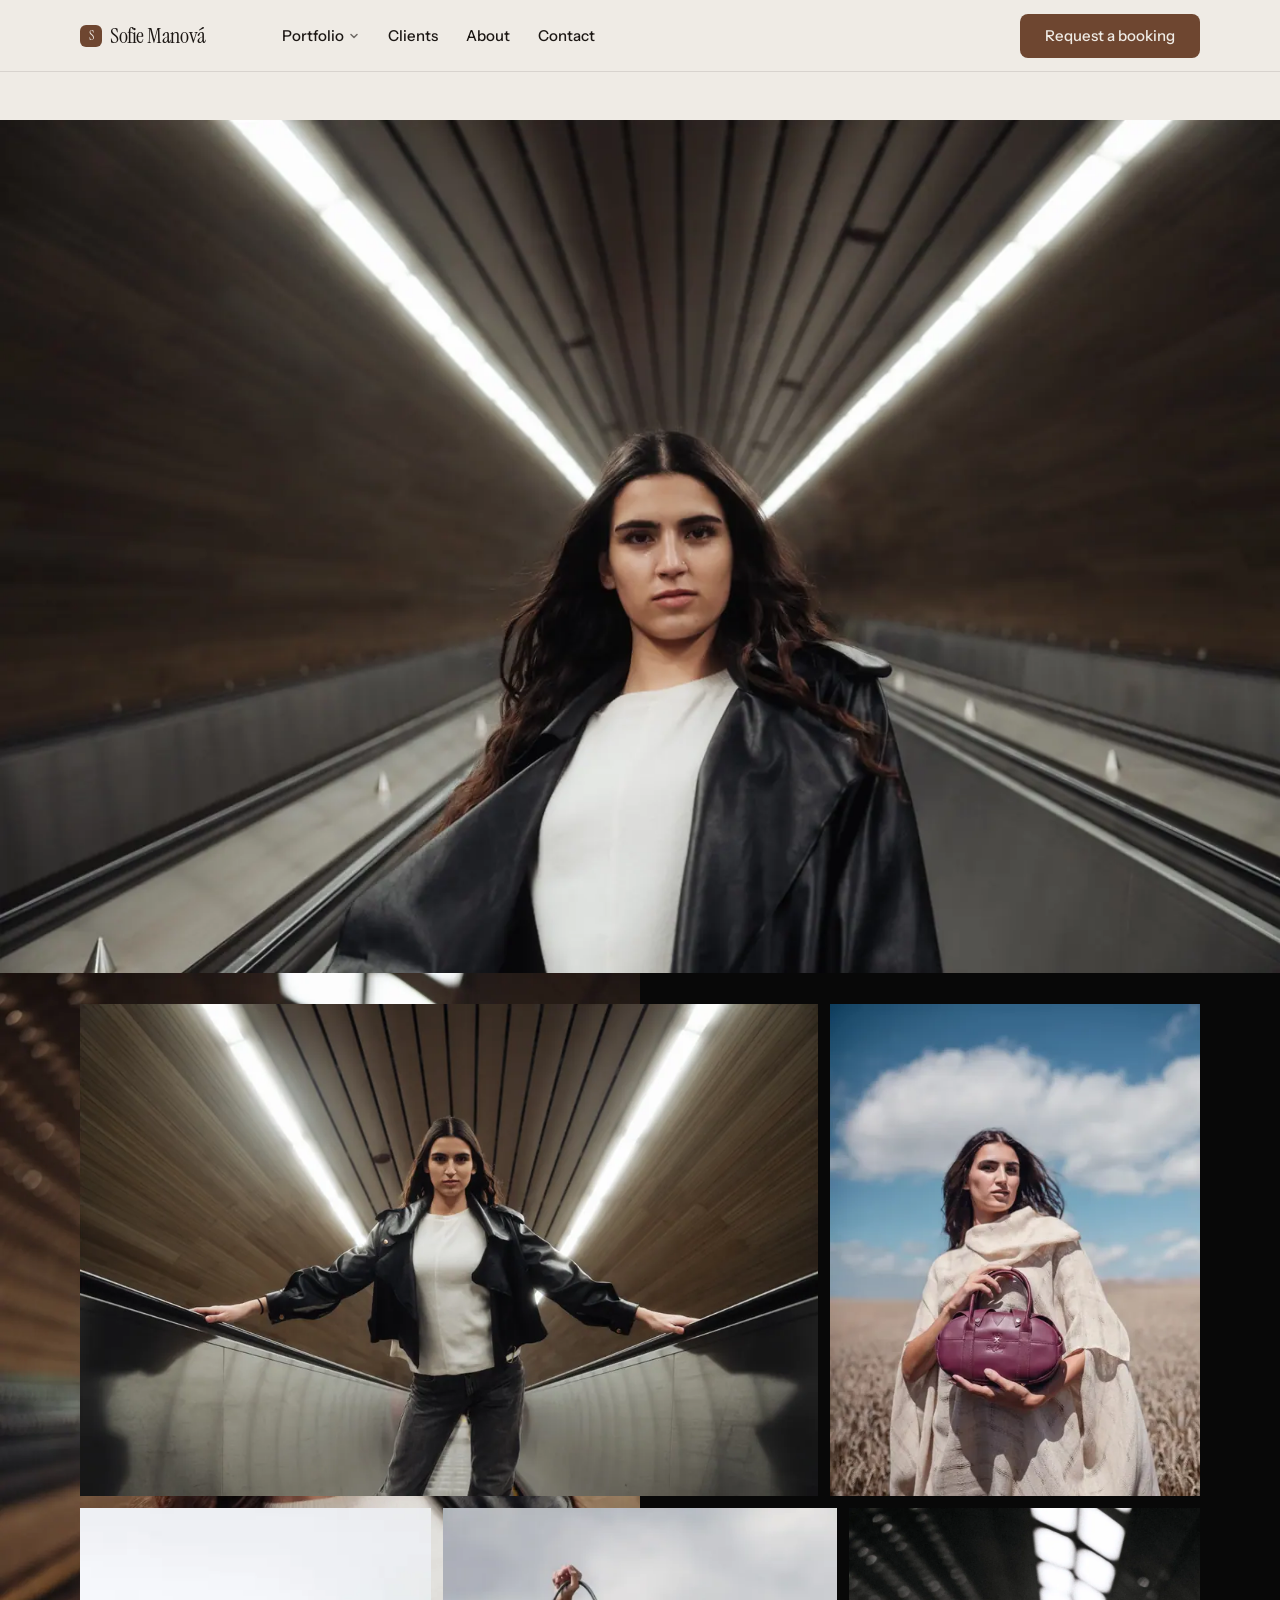
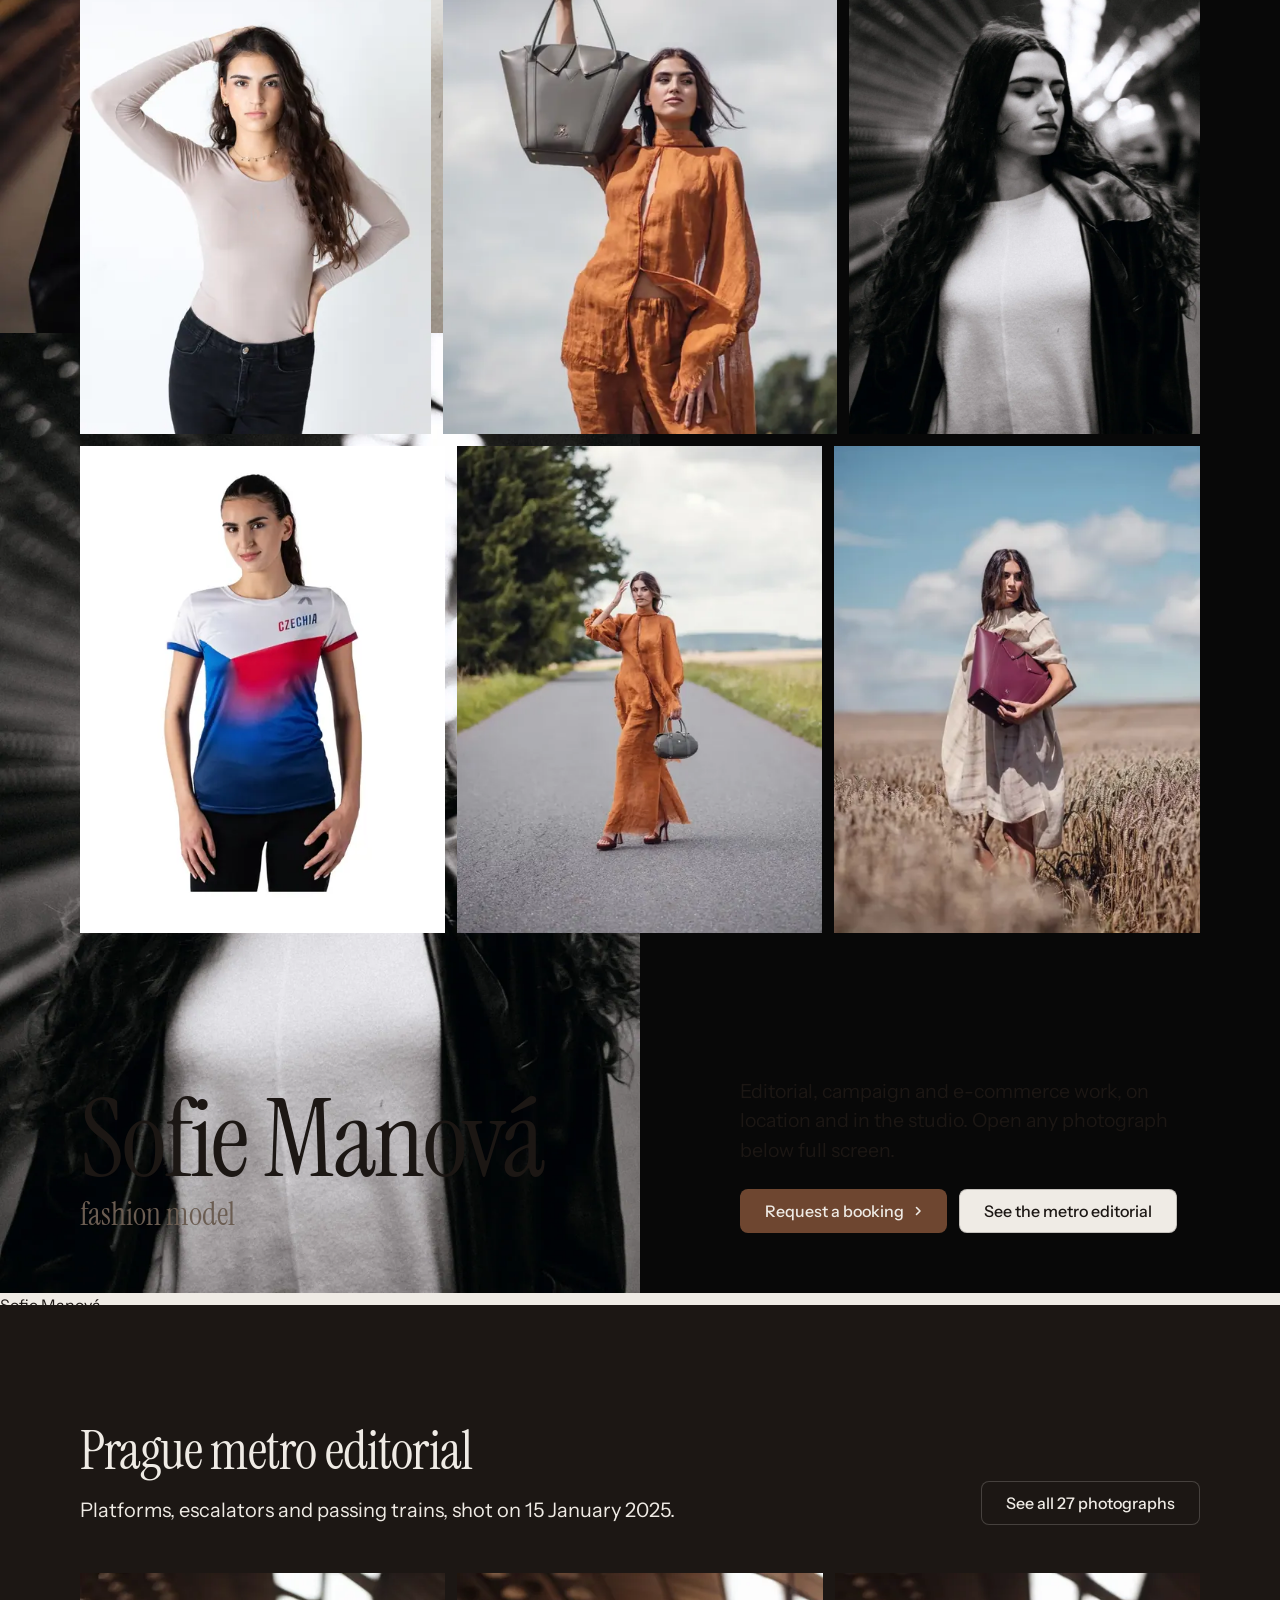
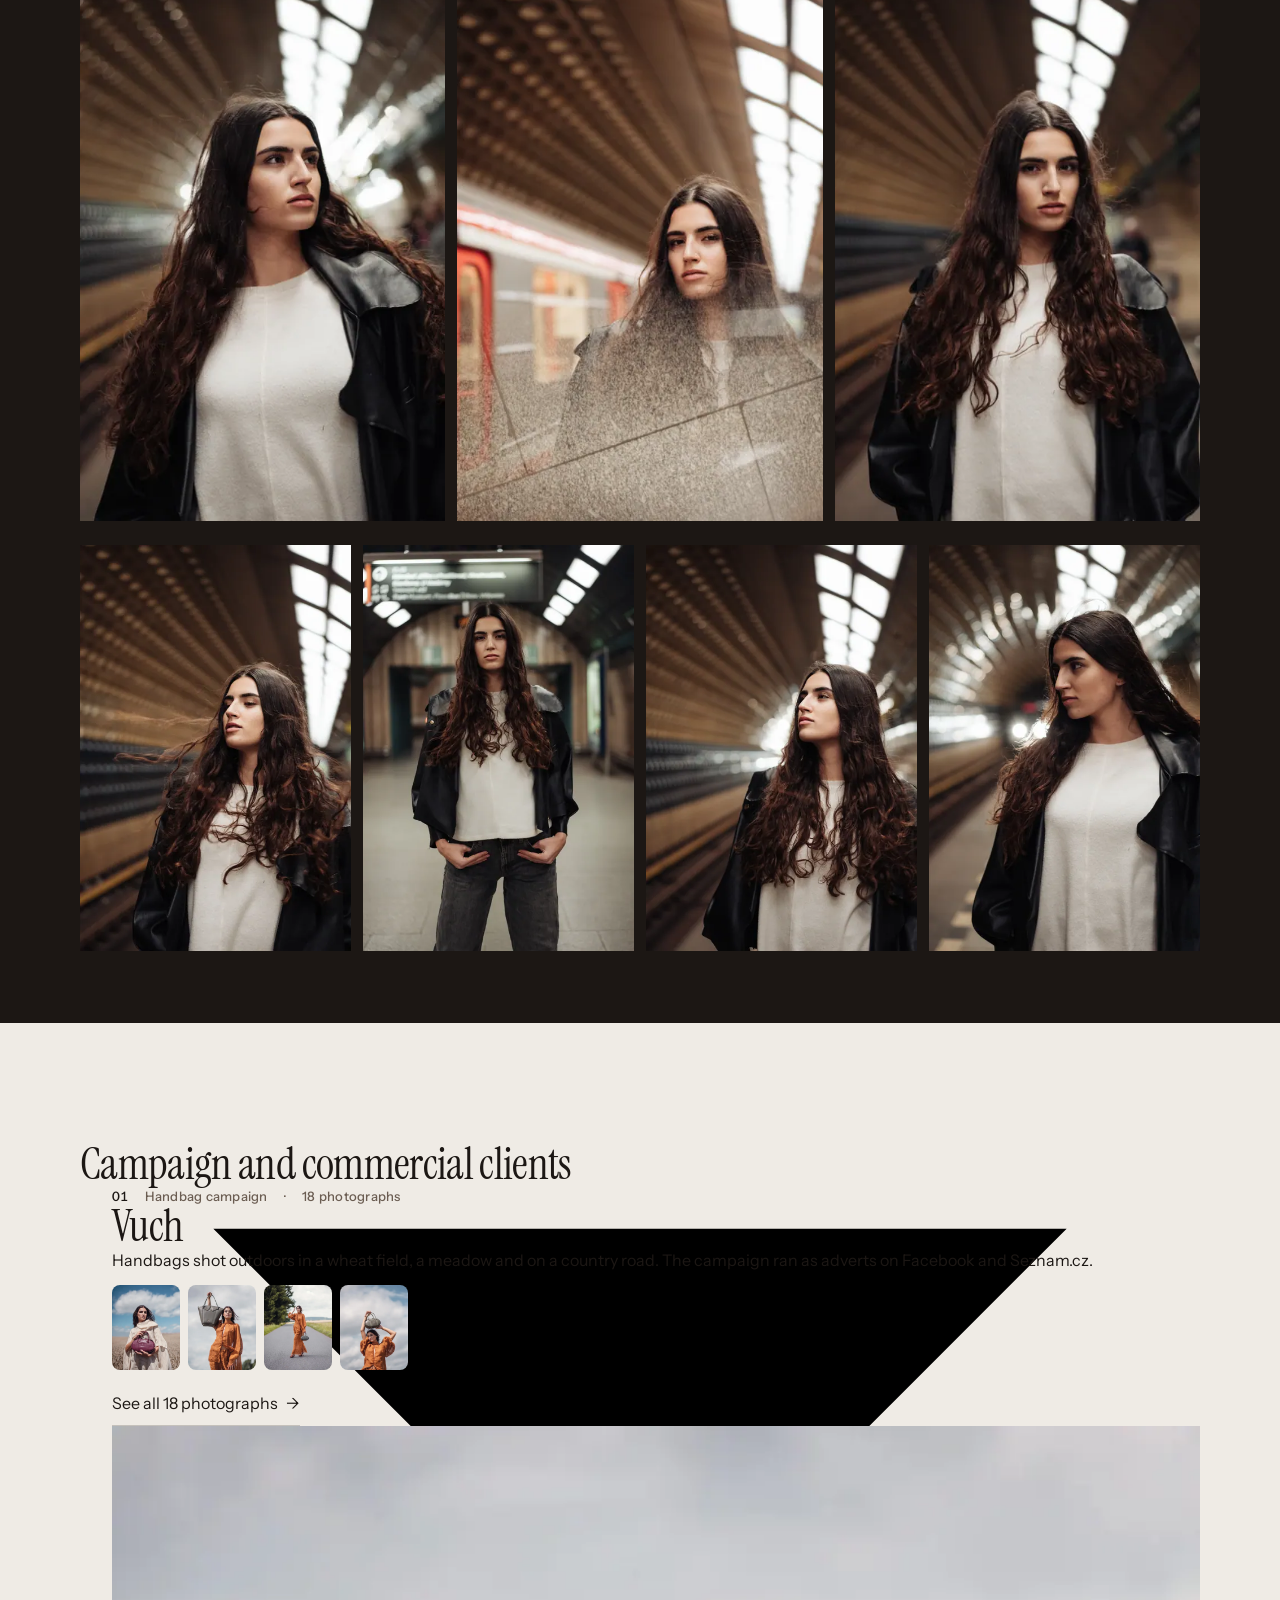
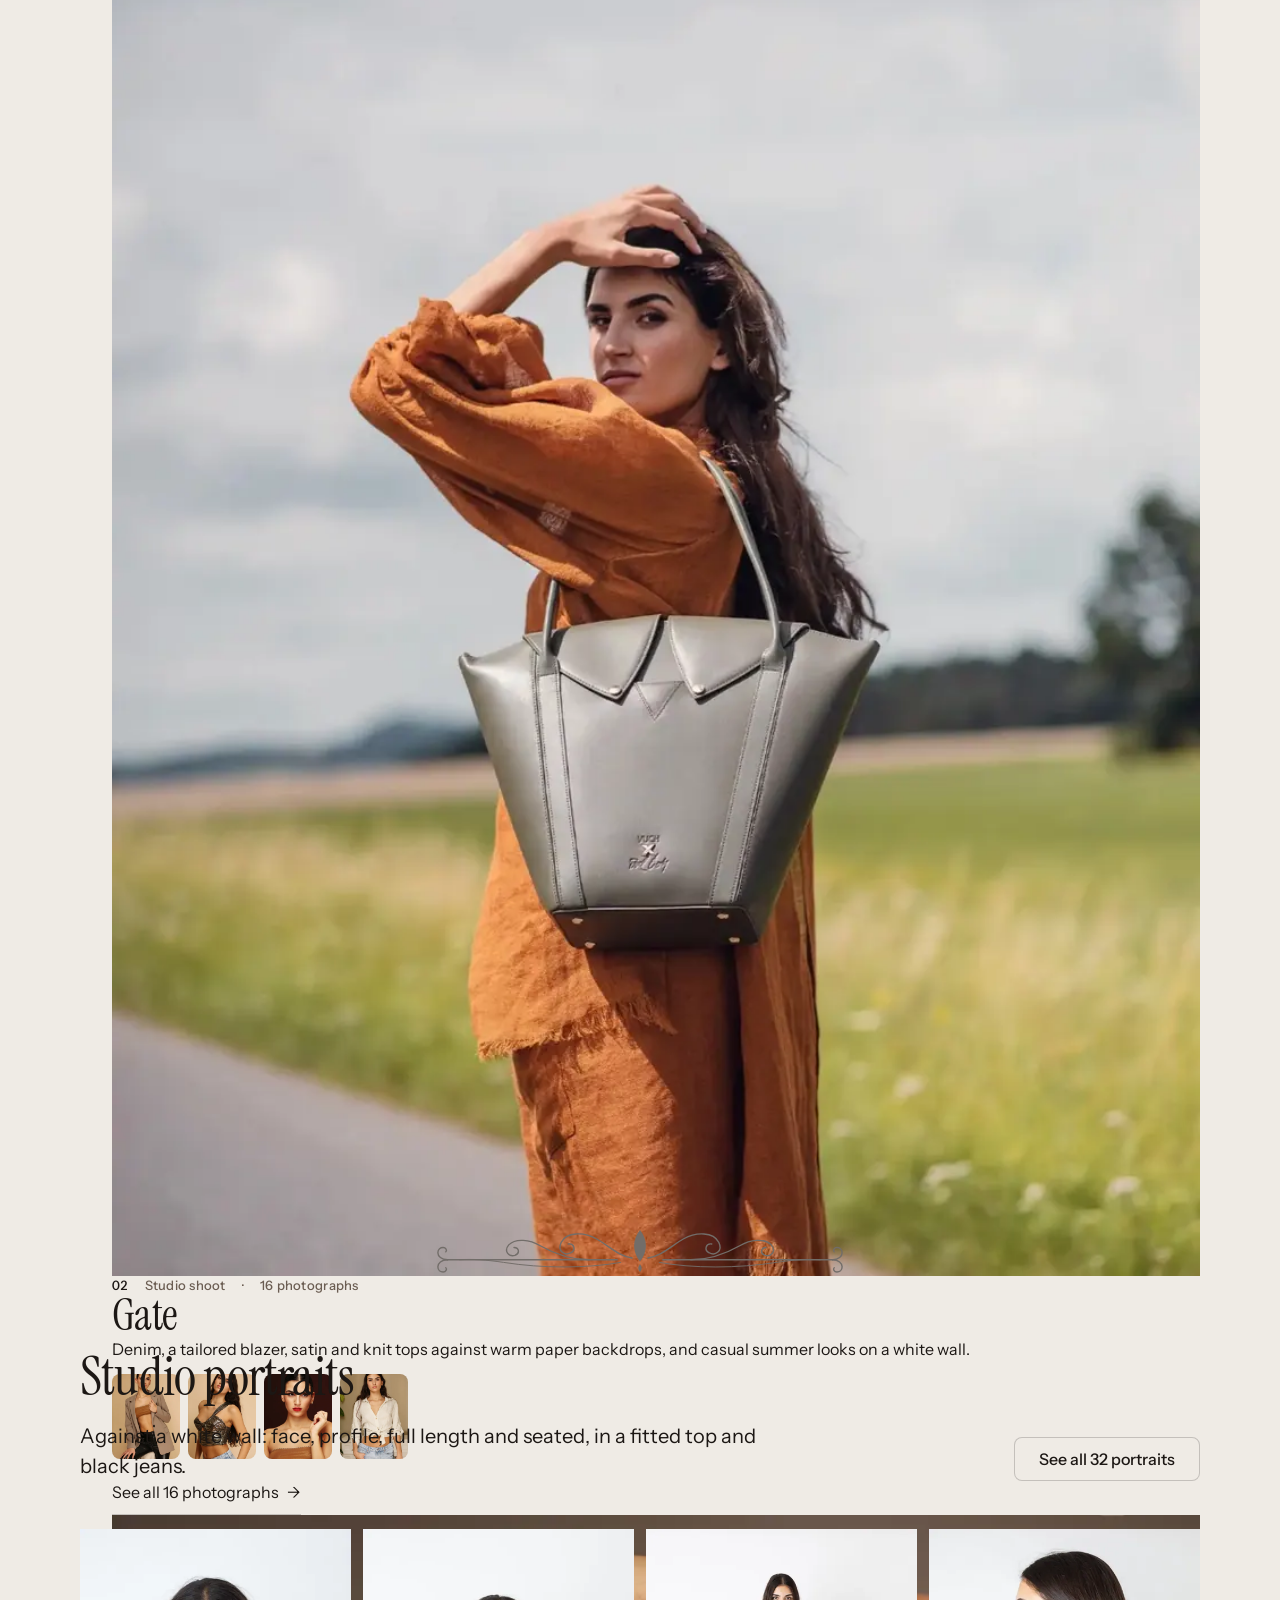
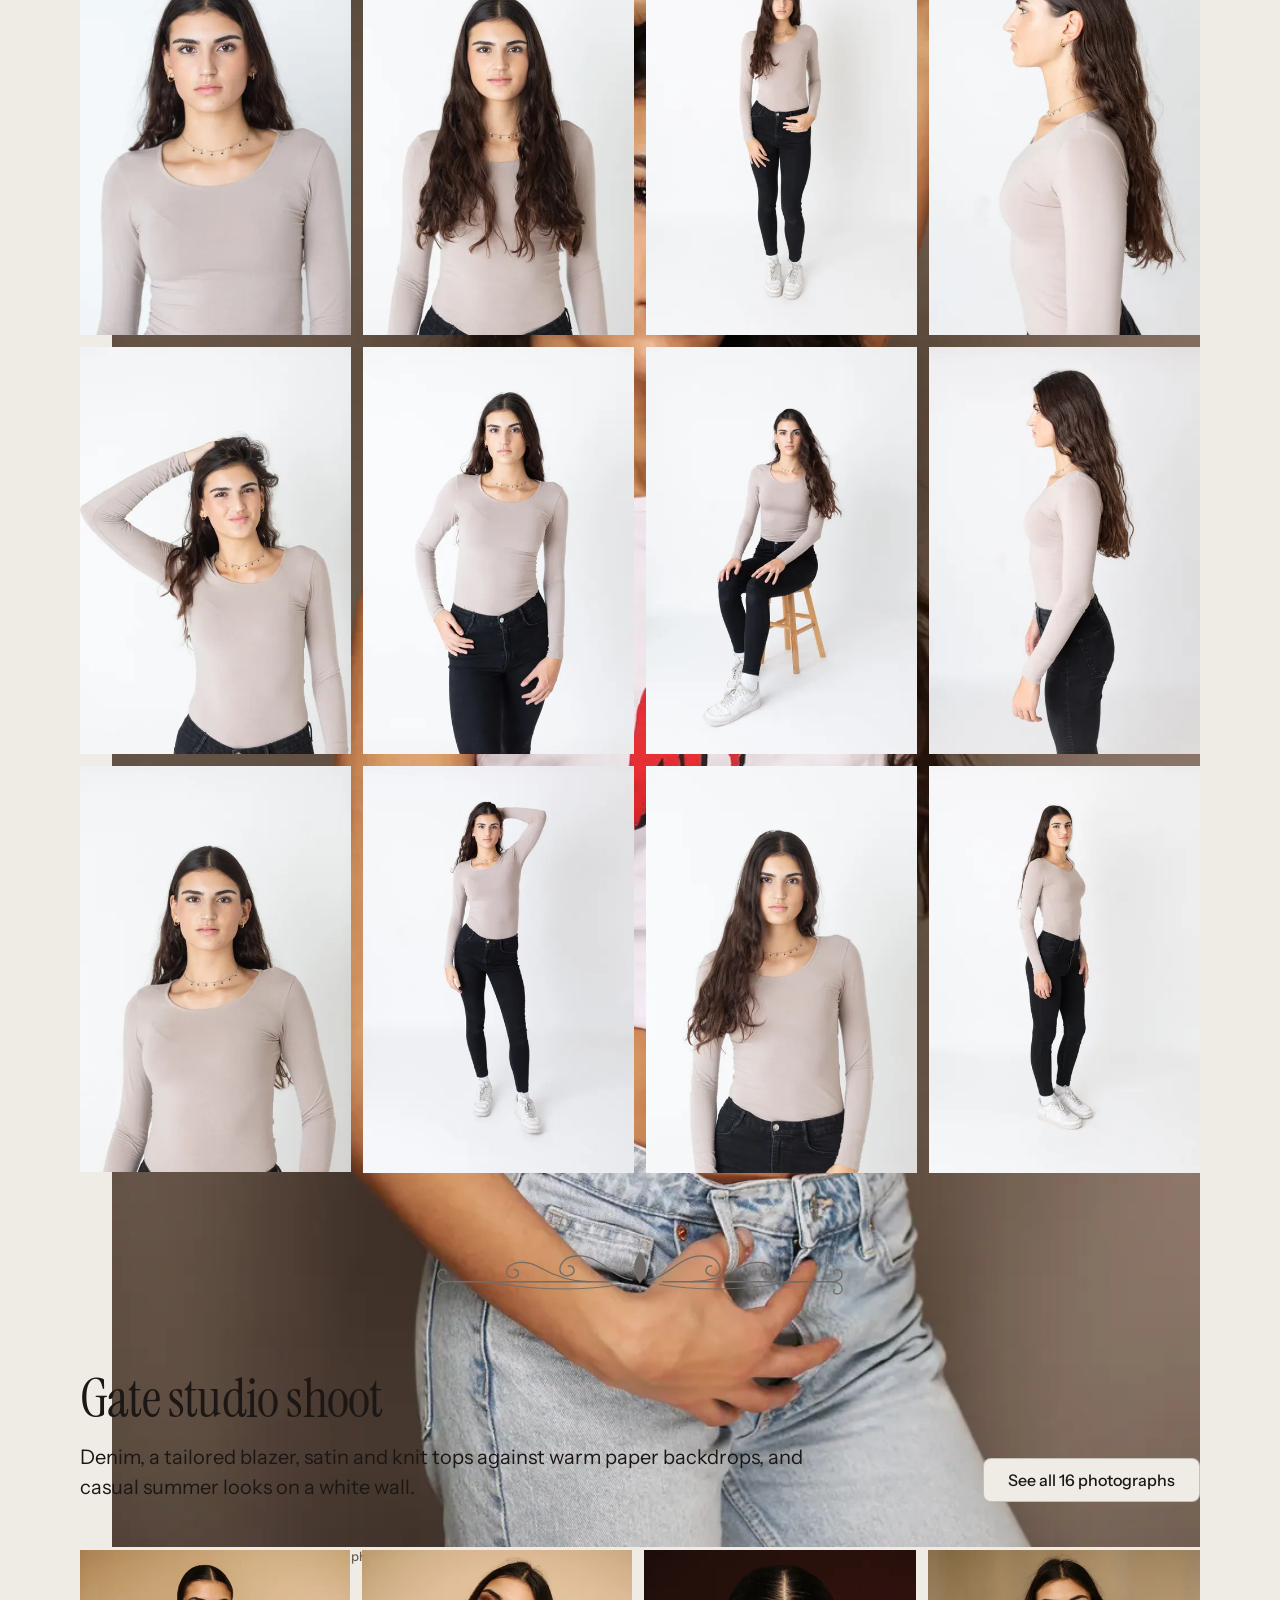
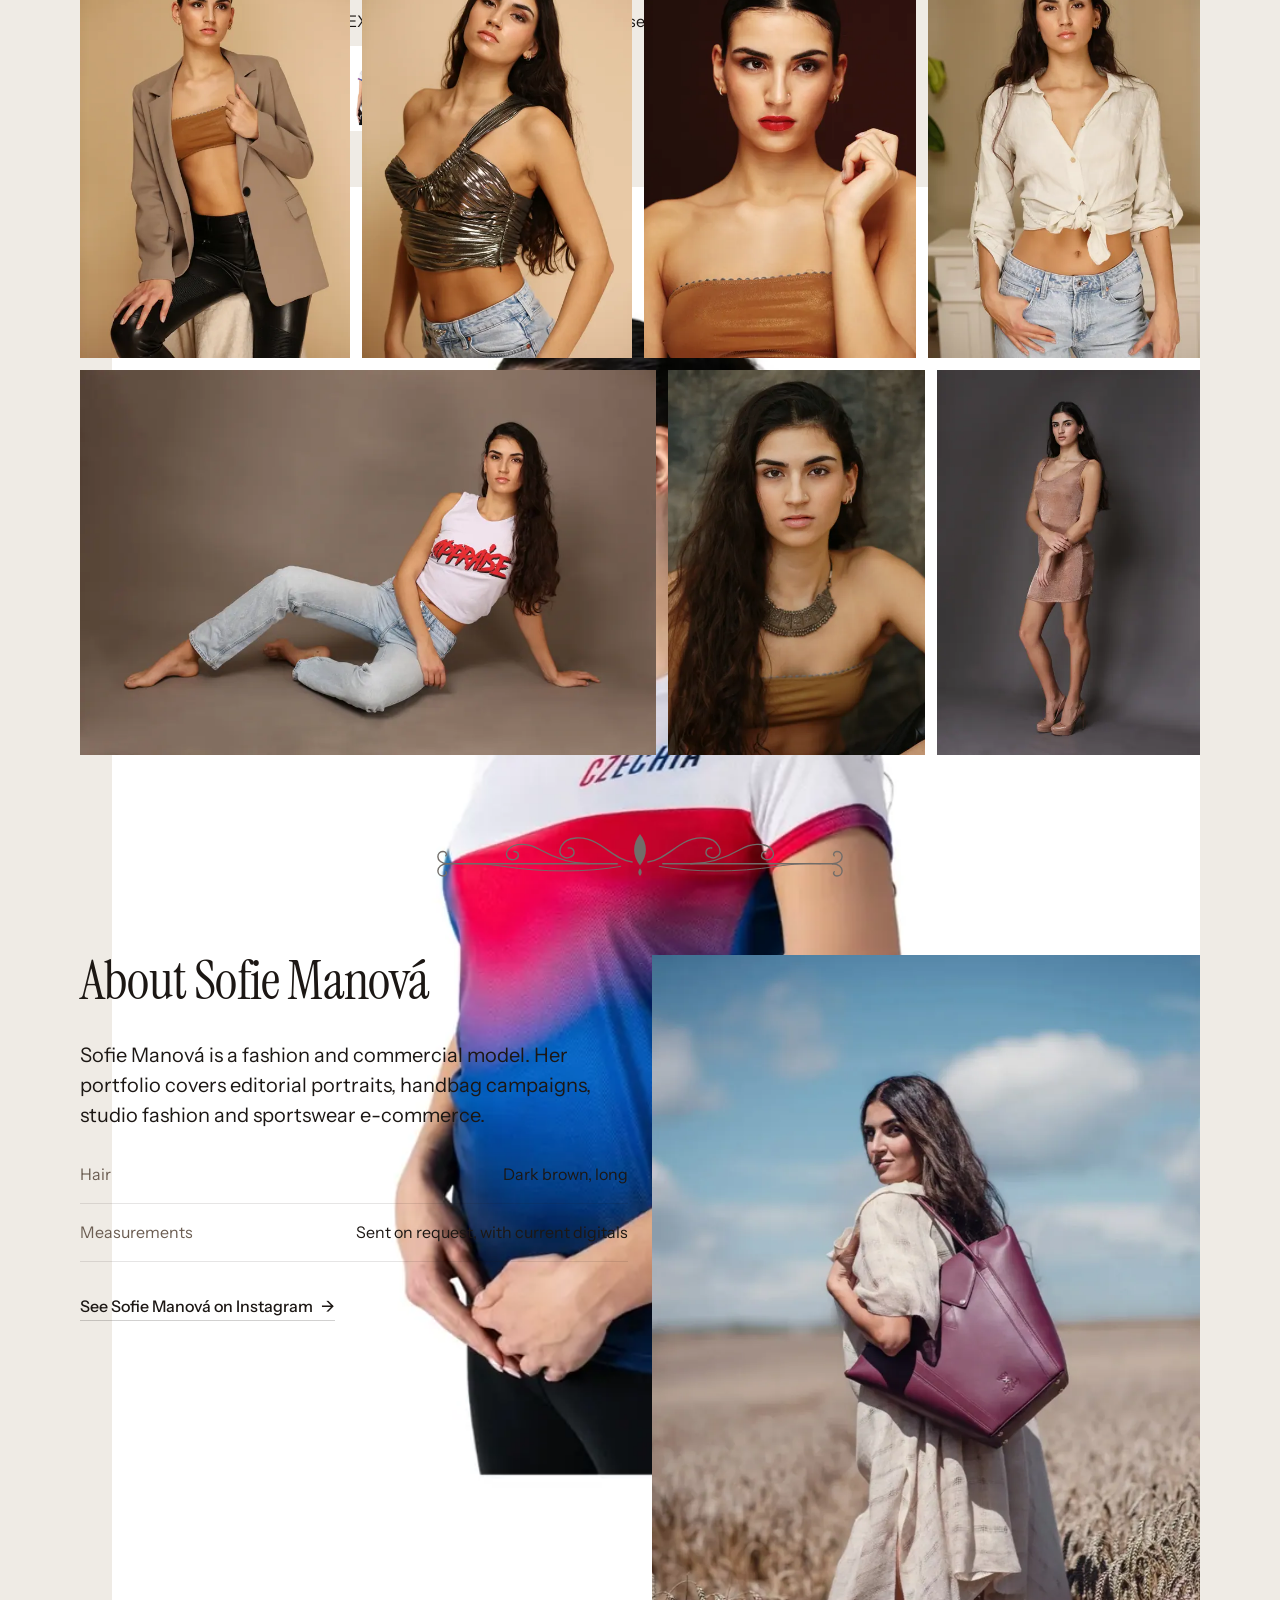
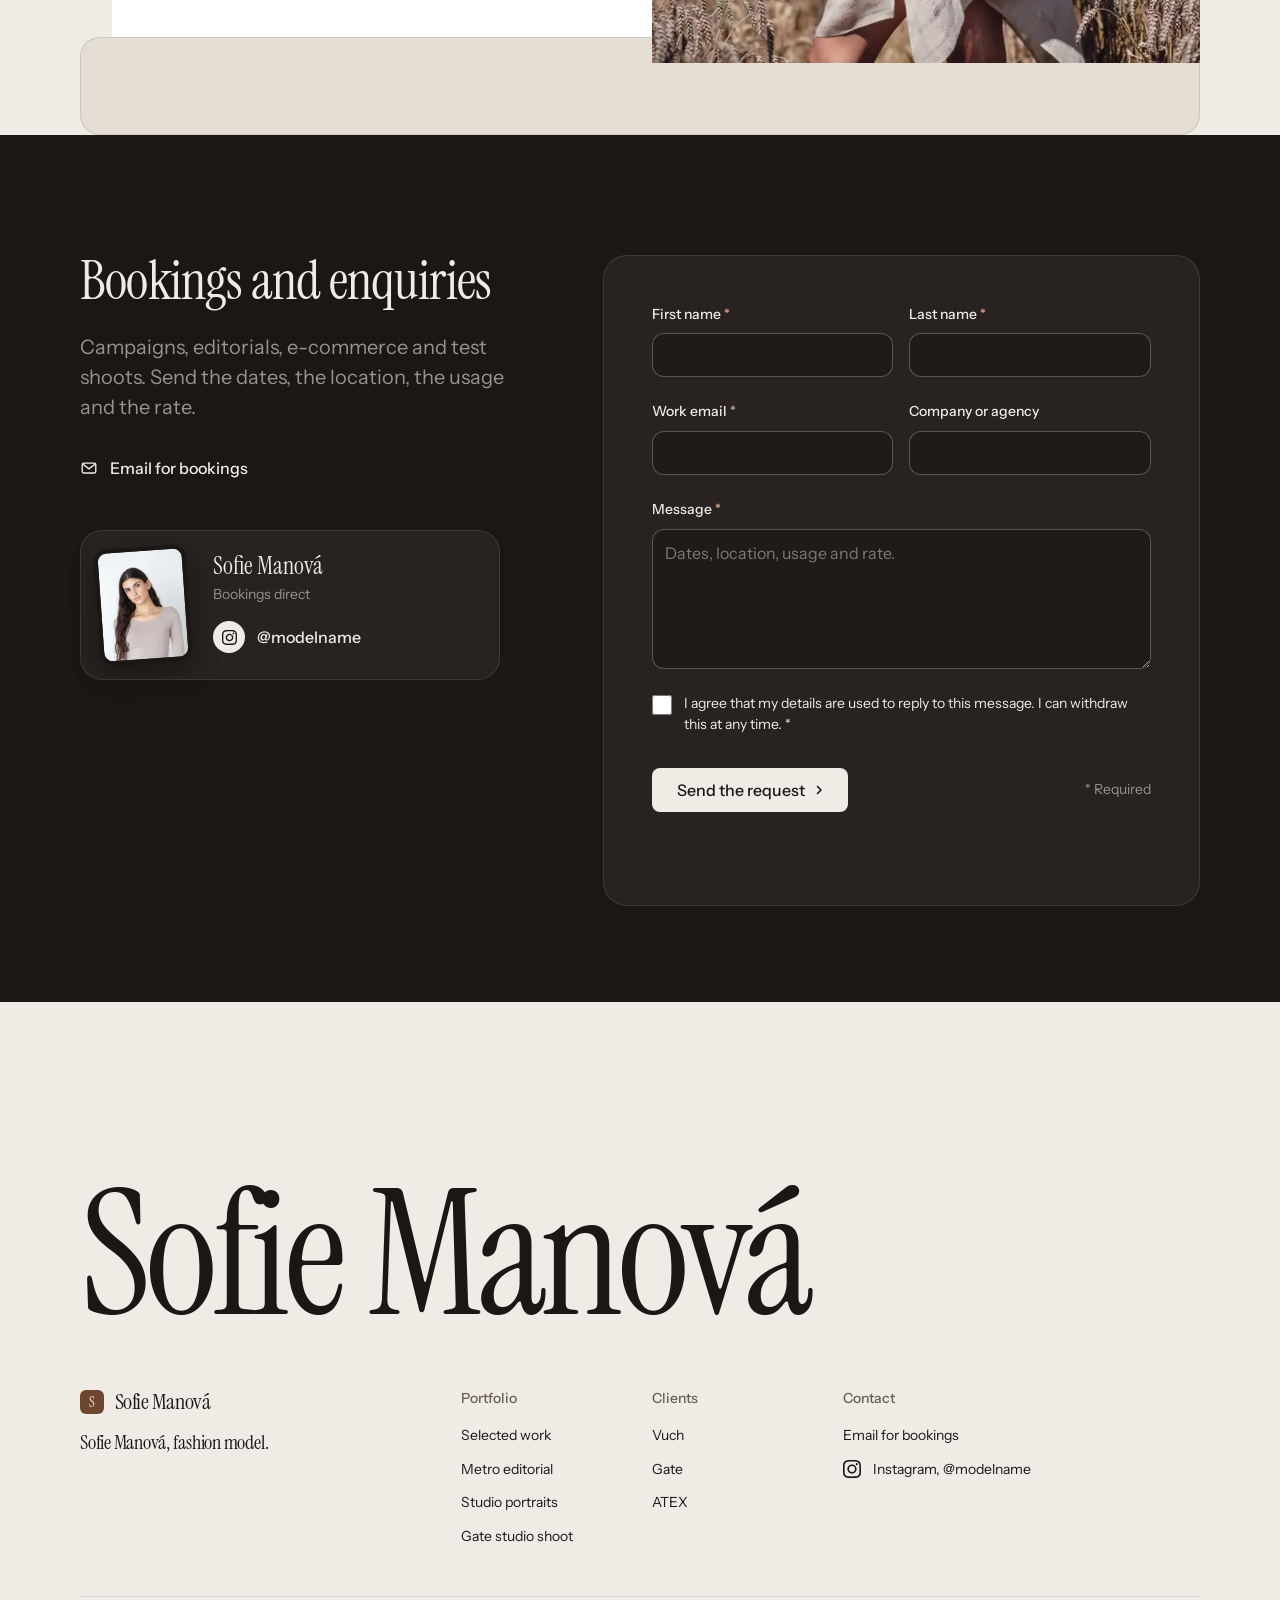
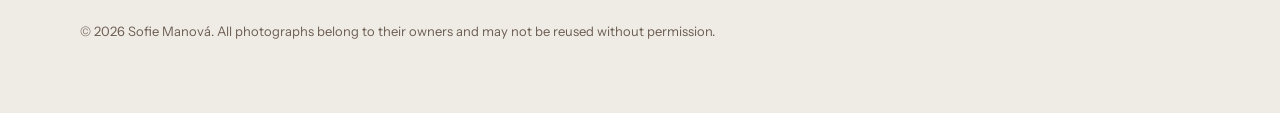
==== commit 6ab6240b: "Open the page with a showreel of the best photographs A JavaScript and CSS showreel (no video file) " ====
--- a/public/index.html
+++ b/public/index.html
@@ -1 +1 @@
-<!DOCTYPE html><html lang="en" data-type="service" data-radius="soft" data-buttons="solid" data-motion=""><head><meta charSet="utf-8"/><meta name="viewport" content="width=device-width, initial-scale=1, viewport-fit=cover"/><link rel="preload" as="image" imageSrcSet="/photos/prague-dsc5913-480.webp 480w, /photos/prague-dsc5913-960.webp 960w, /photos/prague-dsc5913-1440.webp 1440w, /photos/prague-dsc5913-2048.webp 2048w" imageSizes="(max-width: 639px) 100vw, (max-width: 1440px) 67vw, 858px" fetchPriority="high"/><link rel="preload" as="image" imageSrcSet="/photos/vuch-vuch-10-480.webp 480w, /photos/vuch-vuch-10-960.webp 960w" imageSizes="300px"/><link rel="preload" as="image" imageSrcSet="/photos/vuch-vuch-10-480.webp 480w, /photos/vuch-vuch-10-960.webp 960w" imageSizes="(max-width: 639px) 100vw, (max-width: 1440px) 33vw, 422px"/><link rel="preload" as="script" fetchPriority="low" href="/_next/static/chunks/0j1we3cwg31qe.js"/><script src="/_next/static/chunks/1cuyxw6v18rxx.js" async=""></script><script src="/_next/static/chunks/39_j1bdzreq0m.js" async=""></script><script src="/_next/static/chunks/turbopack-2u1d16houkiyo.js" async=""></script><script src="/_next/static/chunks/0n43dzw82js-j.js" async=""></script><script src="/_next/static/chunks/2wb0k043xm0-8.js" async=""></script><link rel="preload" href="https://fonts.googleapis.com/css2?family=Instrument+Serif&amp;family=Instrument+Sans:wdth,wght@75..100,400..600&amp;display=swap" as="style"/><link rel="preload" href="/assets/system.css" as="style"/><link rel="preload" href="/assets/ui/cards.css" as="style"/><link rel="preload" href="/assets/motion/motion.css" as="style"/><link rel="preload" href="/assets/layout/layout.css" as="style"/><link rel="preload" href="/assets/icons/icon.css" as="style"/><link rel="preload" href="/site.css?v=mwghqomv" as="style"/><link rel="modulepreload" href="/assets/system.js"/><link rel="modulepreload" href="/assets/motion/motion.js"/><link rel="modulepreload" href="/assets/moments/moments.js"/><link rel="modulepreload" href="/assets/moments/lib.js"/><link rel="modulepreload" href="/assets/moments/pinned-chapters/moment.js"/><link rel="preconnect" href="https://fonts.googleapis.com"/><link rel="preconnect" href="https://fonts.gstatic.com" crossorigin=""/><link rel="modulepreload" href="/assets/system.js"/><link rel="modulepreload" href="/assets/motion/motion.js"/><link rel="modulepreload" href="/assets/moments/moments.js"/><link rel="modulepreload" href="/assets/moments/lib.js"/><link rel="modulepreload" href="/assets/moments/pinned-chapters/moment.js"/><meta name="theme-color" content="#efebe5"/><title>Sofie Manová: fashion model portfolio</title><meta name="description" content="Editorial, campaign and e-commerce photographs of Sofie Manová, fashion model, with booking contacts for agencies, photographers and brands."/><meta name="site-kind" content="other"/><meta name="page-type" content="service"/><link rel="canonical" href="https://sofiamann-webpage.fandlimartin.workers.dev"/><meta property="og:title" content="Sofie Manová: fashion model portfolio"/><meta property="og:description" content="Portfolio and bookings for Sofie Manová, fashion model."/><meta property="og:image" content="https://sofiamann-webpage.fandlimartin.workers.dev/share.jpg"/><meta property="og:image:width" content="1200"/><meta property="og:image:height" content="630"/><meta property="og:image:alt" content="Sofie Manová, fashion model"/><meta property="og:type" content="website"/><meta name="twitter:card" content="summary_large_image"/><meta name="twitter:title" content="Sofie Manová: fashion model portfolio"/><meta name="twitter:description" content="Portfolio and bookings for Sofie Manová, fashion model."/><meta name="twitter:image" content="https://sofiamann-webpage.fandlimartin.workers.dev/share.jpg"/><link rel="icon" href="/favicon.svg" type="image/svg+xml"/><link href="https://fonts.googleapis.com/css2?family=Instrument+Serif&amp;family=Instrument+Sans:wdth,wght@75..100,400..600&amp;display=swap" rel="stylesheet"/><link rel="stylesheet" href="/assets/system.css"/><link rel="stylesheet" href="/assets/ui/cards.css"/><link rel="stylesheet" href="/assets/motion/motion.css"/><link rel="stylesheet" href="/assets/layout/layout.css"/><link rel="stylesheet" href="/assets/icons/icon.css"/><style>:root{--p-bg:#efebe5;--p-surface:#e5ded4;--p-ink:#1c1714;--p-muted:#6b5d52;--p-accent:#6e4630;--p-accent-ink:#efebe5;--p-action:#6e4630;--p-action-ink:#efebe5;--p-inv-bg:#1c1714;--p-inv-surface:#282320;--p-inv-ink:#efebe5;--p-inv-muted:#97928d;--p-inv-accent:#efebe5;--p-inv-accent-ink:#1c1714;--p-inv-action:#efebe5;--p-inv-action-ink:#1c1714;--font-display:"Instrument Serif",Georgia,serif;--font-text:"Instrument Sans",system-ui,sans-serif;--display-weight:400;--display-tracking:-0.012em;--display-tracking-xl:-0.016em}</style><link rel="stylesheet" href="/site.css?v=mwghqomv"/><script>document.documentElement.classList.add('m-enter');setTimeout(function(){document.documentElement.classList.add('m-enter-done')},700);document.documentElement.classList.add('mo-js');setTimeout(function(){document.documentElement.classList.add('mo-safe')},2500)</script><script src="/_next/static/chunks/0cz1d0mv5g_q7.js" noModule=""></script></head><body><div hidden=""><!--$--><!--/$--></div><header class="nav"><div class="wrap nav__bar"><a class="skip-link" href="#top">Skip to content</a><a class="nav__logo" href="#top"><span class="mark mark--initial" aria-hidden="true">S</span>Sofie Manová</a><nav class="nav__links" aria-label="Main"><div class="nav__item"><a class="nav__link" href="#portfolio">Portfolio<!-- --> <svg class="chev" viewBox="0 0 12 12" aria-hidden="true"><path d="M3 4.5l3 3 3-3" fill="none" stroke="currentColor" stroke-width="1.5" stroke-linecap="round" stroke-linejoin="round"></path></svg></a><div class="nav__menu"><div class="wrap grid"><div class="menu-col span-3"><p class="t-label">Editorial</p><a href="#portfolio">Selected work<span>The strongest frames of every shoot</span></a><a href="#portraits">Studio portraits<span>32<!-- --> photographs against a white wall</span></a><a href="#editorial">Prague metro editorial<span>27<!-- --> photographs, January 2025</span></a></div><div class="menu-col span-3"><p class="t-label">Clients</p><a href="#clients" data-lightbox="vuch">Vuch handbag campaign<span>18<!-- --> photographs</span></a><a href="#clients" data-lightbox="gate">Gate studio shoot<span>16<!-- --> photographs</span></a><a href="#clients" data-lightbox="atex">ATEX web shop photographs<span>16<!-- --> photographs</span></a></div><a class="menu-card span-3 start-10" href="#portfolio"><div class="panel"><img class="frame__img" src="/photos/vuch-vuch-10-960.webp" srcSet="/photos/vuch-vuch-10-480.webp 480w, /photos/vuch-vuch-10-960.webp 960w" sizes="300px" width="1031" height="1373" alt="Sofie Manová: Holding a burgundy leather handbag against a linen wrap, blue sky and clouds behind" loading="eager" decoding="async" style="background-color:#c8c8c8" data-source="client" data-subject="the model"/></div><span class="t-card">Selected work</span><span class="t-small muted">Open any photograph full screen</span></a></div></div></div><div class="nav__item"><a class="nav__link" href="#clients">Clients</a></div><div class="nav__item"><a class="nav__link" href="#about">About</a></div><div class="nav__item"><a class="nav__link" href="#contact">Contact</a></div></nav><div class="nav__actions"><a class="btn btn--primary" href="#contact">Request a booking</a></div><button class="nav__toggle" type="button" aria-expanded="false" aria-label="Menu"><svg width="18" height="18" viewBox="0 0 18 18" aria-hidden="true"><path d="M2 5h14M2 13h14" stroke="currentColor" stroke-width="1.6" stroke-linecap="round"></path></svg></button></div></header><main id="top"><section class="hero hero--mosaic" data-enter="true" aria-labelledby="hero-h"><div class="wrap"><div class="landing__head"><h1 id="hero-h" data-enter-whole=""><span class="landing__name">Sofie Manová</span><span class="landing__comma">, </span><span class="landing__role">fashion model</span></h1><div class="landing__side"><p class="hero__lead">Editorial, campaign and e-commerce work, on location and in the studio. Open any photograph below full screen.</p><div class="btn-row"><a class="btn btn--primary" href="#contact">Request a booking<svg class="m-arrow" viewBox="0 0 12 12" aria-hidden="true"><path class="m-arrow__stem" d="M1 6h8"></path><path class="m-arrow__head" d="M4.5 2.5 8 6l-3.5 3.5"></path></svg></a><a class="btn btn--secondary" href="#editorial">See the metro editorial</a></div></div></div><div class="hero__mosaic" id="portfolio" data-enter-media=""><div class="prows"><div class="prow"><div class="pgroup"><button type="button" class="ph m-zoom" data-lightbox="prague" data-photo="prague-dsc5913" aria-label="Open full screen: Sofie Manová: Standing between the handrails of a long metro escalator, arms spread, light strips converging overhead" style="--g:150.00;--ar:7008 / 4672"><img src="/photos/prague-dsc5913-960.webp" srcSet="/photos/prague-dsc5913-480.webp 480w, /photos/prague-dsc5913-960.webp 960w, /photos/prague-dsc5913-1440.webp 1440w, /photos/prague-dsc5913-2048.webp 2048w" sizes="(max-width: 639px) 100vw, (max-width: 1440px) 67vw, 858px" width="7008" height="4672" alt="Sofie Manová: Standing between the handrails of a long metro escalator, arms spread, light strips converging overhead" loading="eager" decoding="sync" fetchPriority="high" style="background-color:#483828" data-source="client" data-subject="the model"/></button></div><div class="pgroup"><button type="button" class="ph m-zoom" data-lightbox="vuch" data-photo="vuch-vuch-10" aria-label="Open full screen: Sofie Manová: Holding a burgundy leather handbag against a linen wrap, blue sky and clouds behind" style="--g:75.09;--ar:1031 / 1373"><img src="/photos/vuch-vuch-10-960.webp" srcSet="/photos/vuch-vuch-10-480.webp 480w, /photos/vuch-vuch-10-960.webp 960w" sizes="(max-width: 639px) 100vw, (max-width: 1440px) 33vw, 422px" width="1031" height="1373" alt="Sofie Manová: Holding a burgundy leather handbag against a linen wrap, blue sky and clouds behind" loading="eager" decoding="async" style="background-color:#c8c8c8" data-source="client" data-subject="the model"/></button></div></div><div class="prow"><div class="pgroup"><button type="button" class="ph m-zoom" data-lightbox="portraits" data-photo="portraits-portrety-sofi-31-of-32" aria-label="Open full screen: Sofie Manová: Arm behind her head, chin raised" style="--g:66.67;--ar:3500 / 5250"><img src="/photos/portraits-portrety-sofi-31-of-32-960.webp" srcSet="/photos/portraits-portrety-sofi-31-of-32-480.webp 480w, /photos/portraits-portrety-sofi-31-of-32-960.webp 960w, /photos/portraits-portrety-sofi-31-of-32-1440.webp 1440w, /photos/portraits-portrety-sofi-31-of-32-2048.webp 2048w" sizes="(max-width: 639px) 50vw, (max-width: 1440px) 32vw, 410px" width="3500" height="5250" alt="Sofie Manová: Arm behind her head, chin raised" loading="lazy" decoding="async" style="background-color:#f8f8f8" data-source="client" data-subject="the model"/></button><button type="button" class="ph m-zoom" data-lightbox="vuch" data-photo="vuch-vuch-4" aria-label="Open full screen: Sofie Manová: A grey leather handbag held overhead, rust orange linen suit against the sky" style="--g:75.05;--ar:1035 / 1379"><img src="/photos/vuch-vuch-4-960.webp" srcSet="/photos/vuch-vuch-4-480.webp 480w, /photos/vuch-vuch-4-960.webp 960w" sizes="(max-width: 639px) 50vw, (max-width: 1440px) 36vw, 461px" width="1035" height="1379" alt="Sofie Manová: A grey leather handbag held overhead, rust orange linen suit against the sky" loading="lazy" decoding="async" style="background-color:#d8d8d8" data-source="client" data-subject="the model"/></button><button type="button" class="ph m-zoom" data-lightbox="prague" data-photo="prague-dsc5959" aria-label="Open full screen: Sofie Manová: Black and white portrait on a metro platform, looking down to one side" style="--g:66.67;--ar:4672 / 7008"><img src="/photos/prague-dsc5959-960.webp" srcSet="/photos/prague-dsc5959-480.webp 480w, /photos/prague-dsc5959-960.webp 960w, /photos/prague-dsc5959-1440.webp 1440w, /photos/prague-dsc5959-2048.webp 2048w" sizes="(max-width: 639px) 100vw, (max-width: 1440px) 32vw, 410px" width="4672" height="7008" alt="Sofie Manová: Black and white portrait on a metro platform, looking down to one side" loading="lazy" decoding="async" style="background-color:#080808" data-source="client" data-subject="the model"/></button></div></div><div class="prow"><div class="pgroup"><button type="button" class="ph m-zoom" data-lightbox="atex" data-photo="atex-img-20261104-124845" aria-label="Open full screen: Sofie Manová: Front view in the white, red and blue women’s Czechia jersey on a white background" style="--g:74.96;--ar:994 / 1326"><img src="/photos/atex-img-20261104-124845-960.webp" srcSet="/photos/atex-img-20261104-124845-480.webp 480w, /photos/atex-img-20261104-124845-960.webp 960w" sizes="(max-width: 639px) 50vw, (max-width: 1440px) 33vw, 422px" width="994" height="1326" alt="Sofie Manová: Front view in the white, red and blue women’s Czechia jersey on a white background" loading="lazy" decoding="async" style="background-color:#f8f8f8" data-source="client" data-subject="the model"/></button><button type="button" class="ph m-zoom" data-lightbox="vuch" data-photo="vuch-vuch-14" aria-label="Open full screen: Sofie Manová, Vuch handbag campaign" style="--g:75.07;--ar:1006 / 1340"><img src="/photos/vuch-vuch-14-960.webp" srcSet="/photos/vuch-vuch-14-480.webp 480w, /photos/vuch-vuch-14-960.webp 960w" sizes="(max-width: 639px) 50vw, (max-width: 1440px) 33vw, 422px" width="1006" height="1340" alt="Sofie Manová, Vuch handbag campaign" loading="lazy" decoding="async" style="background-color:#e8e8e8" data-source="client" data-subject="the model"/></button><button type="button" class="ph m-zoom" data-lightbox="vuch" data-photo="vuch-vuch-1" aria-label="Open full screen: Sofie Manová, Vuch handbag campaign" style="--g:75.11;--ar:1020 / 1358"><img src="/photos/vuch-vuch-1-960.webp" srcSet="/photos/vuch-vuch-1-480.webp 480w, /photos/vuch-vuch-1-960.webp 960w" sizes="(max-width: 639px) 100vw, (max-width: 1440px) 33vw, 422px" width="1020" height="1358" alt="Sofie Manová, Vuch handbag campaign" loading="lazy" decoding="async" style="background-color:#78a8b8" data-source="client" data-subject="the model"/></button></div></div></div></div></div></section><section class="section g2 ground-inverse" id="editorial" aria-labelledby="editorial-h"><div class="wrap"><div class="group"><div class="section-head section-head--split"><div><h2 id="editorial-h">Prague metro editorial</h2><p>Platforms, escalators and passing trains, shot on 15 January 2025.</p></div><button type="button" class="btn btn--secondary" data-lightbox="prague">See all <!-- -->27<!-- --> photographs</button></div><div class="prows"><div class="prow"><div class="pgroup"><button type="button" class="ph m-zoom" data-lightbox="prague" data-photo="prague-dsc5961" aria-label="Open full screen: Sofie Manová, Prague metro editorial" style="--g:66.67;--ar:4672 / 7008"><img src="/photos/prague-dsc5961-960.webp" srcSet="/photos/prague-dsc5961-480.webp 480w, /photos/prague-dsc5961-960.webp 960w, /photos/prague-dsc5961-1440.webp 1440w, /photos/prague-dsc5961-2048.webp 2048w" sizes="(max-width: 639px) 50vw, (max-width: 1440px) 33vw, 422px" width="4672" height="7008" alt="Sofie Manová, Prague metro editorial" loading="lazy" decoding="async" style="background-color:#080808" data-source="client" data-subject="the model"/></button><button type="button" class="ph m-zoom" data-lightbox="prague" data-photo="prague-dsc6031" aria-label="Open full screen: Sofie Manová: Portrait through glass beside a red and white metro train" style="--g:66.67;--ar:4672 / 7008"><img src="/photos/prague-dsc6031-960.webp" srcSet="/photos/prague-dsc6031-480.webp 480w, /photos/prague-dsc6031-960.webp 960w, /photos/prague-dsc6031-1440.webp 1440w, /photos/prague-dsc6031-2048.webp 2048w" sizes="(max-width: 639px) 50vw, (max-width: 1440px) 33vw, 422px" width="4672" height="7008" alt="Sofie Manová: Portrait through glass beside a red and white metro train" loading="lazy" decoding="async" style="background-color:#a89888" data-source="client" data-subject="the model"/></button><button type="button" class="ph m-zoom" data-lightbox="prague" data-photo="prague-dsc5997" aria-label="Open full screen: Sofie Manová: Facing the camera on a metro platform, hair falling over a white knit and leather coat" style="--g:66.67;--ar:4672 / 7008"><img src="/photos/prague-dsc5997-960.webp" srcSet="/photos/prague-dsc5997-480.webp 480w, /photos/prague-dsc5997-960.webp 960w, /photos/prague-dsc5997-1440.webp 1440w, /photos/prague-dsc5997-2048.webp 2048w" sizes="(max-width: 639px) 100vw, (max-width: 1440px) 33vw, 422px" width="4672" height="7008" alt="Sofie Manová: Facing the camera on a metro platform, hair falling over a white knit and leather coat" loading="lazy" decoding="async" style="background-color:#281818" data-source="client" data-subject="the model"/></button></div></div></div></div><div class="group"><div class="prows"><div class="prow"><div class="pgroup"><button type="button" class="ph m-zoom" data-lightbox="prague" data-photo="prague-dsc6011" aria-label="Open full screen: Sofie Manová: Hair caught in the draught of a passing train on a metro platform" style="--g:66.67;--ar:4672 / 7008"><img src="/photos/prague-dsc6011-960.webp" srcSet="/photos/prague-dsc6011-480.webp 480w, /photos/prague-dsc6011-960.webp 960w, /photos/prague-dsc6011-1440.webp 1440w, /photos/prague-dsc6011-2048.webp 2048w" sizes="(max-width: 639px) 50vw, (max-width: 1440px) 25vw, 320px" width="4672" height="7008" alt="Sofie Manová: Hair caught in the draught of a passing train on a metro platform" loading="lazy" decoding="async" style="background-color:#281818" data-source="client" data-subject="the model"/></button><button type="button" class="ph m-zoom" data-lightbox="prague" data-photo="prague-dsc6054" aria-label="Open full screen: Sofie Manová: Standing square to the camera in a station concourse, departure board above" style="--g:66.67;--ar:4672 / 7008"><img src="/photos/prague-dsc6054-960.webp" srcSet="/photos/prague-dsc6054-480.webp 480w, /photos/prague-dsc6054-960.webp 960w, /photos/prague-dsc6054-1440.webp 1440w, /photos/prague-dsc6054-2048.webp 2048w" sizes="(max-width: 639px) 50vw, (max-width: 1440px) 25vw, 320px" width="4672" height="7008" alt="Sofie Manová: Standing square to the camera in a station concourse, departure board above" loading="lazy" decoding="async" style="background-color:#181818" data-source="client" data-subject="the model"/></button></div><div class="pgroup"><button type="button" class="ph m-zoom" data-lightbox="prague" data-photo="prague-dsc6020" aria-label="Open full screen: Sofie Manová: Looking along the platform, curls over a leather coat" style="--g:66.67;--ar:4672 / 7008"><img src="/photos/prague-dsc6020-960.webp" srcSet="/photos/prague-dsc6020-480.webp 480w, /photos/prague-dsc6020-960.webp 960w, /photos/prague-dsc6020-1440.webp 1440w, /photos/prague-dsc6020-2048.webp 2048w" sizes="(max-width: 639px) 50vw, (max-width: 1440px) 25vw, 320px" width="4672" height="7008" alt="Sofie Manová: Looking along the platform, curls over a leather coat" loading="lazy" decoding="async" style="background-color:#281818" data-source="client" data-subject="the model"/></button><button type="button" class="ph m-zoom" data-lightbox="prague" data-photo="prague-dsc5964" aria-label="Open full screen: Sofie Manová: Profile against a blurred tunnel and platform lights" style="--g:66.67;--ar:4672 / 7008"><img src="/photos/prague-dsc5964-960.webp" srcSet="/photos/prague-dsc5964-480.webp 480w, /photos/prague-dsc5964-960.webp 960w, /photos/prague-dsc5964-1440.webp 1440w, /photos/prague-dsc5964-2048.webp 2048w" sizes="(max-width: 639px) 50vw, (max-width: 1440px) 25vw, 320px" width="4672" height="7008" alt="Sofie Manová: Profile against a blurred tunnel and platform lights" loading="lazy" decoding="async" style="background-color:#080808" data-source="client" data-subject="the model"/></button></div></div></div></div></div></section><section class="section" id="clients" style="--h:2" data-moment="pinned-chapters" aria-labelledby="clients-h"><div class="wrap mo-pc__grid"><div class="mo-pc__text"><h2 id="clients-h">Campaign and commercial clients</h2><ol class="mo-pc__steps"><li class="mo-pc__step chapter"><div class="chapter__kicker"><span class="chapter__num">01</span><span>Handbag campaign</span><span class="chapter__count">18 photographs</span></div><h3 class="chapter__name">Vuch</h3><p>Handbags shot outdoors in a wheat field, a meadow and on a country road. The campaign ran as adverts on Facebook and Seznam.cz.</p><div class="chapter__more"><div class="chapter__more-in"><div class="chapter__thumbs"><button type="button" class="ph m-zoom" data-lightbox="vuch" data-photo="vuch-vuch-10" aria-label="Open full screen: Sofie Manová: Holding a burgundy leather handbag against a linen wrap, blue sky and clouds behind" style="--g:75.09;--ar:1031 / 1373"><img src="/photos/vuch-vuch-10-960.webp" srcSet="/photos/vuch-vuch-10-480.webp 480w, /photos/vuch-vuch-10-960.webp 960w" sizes="80px" width="1031" height="1373" alt="Sofie Manová: Holding a burgundy leather handbag against a linen wrap, blue sky and clouds behind" loading="lazy" decoding="async" style="background-color:#c8c8c8" data-source="client" data-subject="the model"/></button><button type="button" class="ph m-zoom" data-lightbox="vuch" data-photo="vuch-vuch-4" aria-label="Open full screen: Sofie Manová: A grey leather handbag held overhead, rust orange linen suit against the sky" style="--g:75.05;--ar:1035 / 1379"><img src="/photos/vuch-vuch-4-960.webp" srcSet="/photos/vuch-vuch-4-480.webp 480w, /photos/vuch-vuch-4-960.webp 960w" sizes="80px" width="1035" height="1379" alt="Sofie Manová: A grey leather handbag held overhead, rust orange linen suit against the sky" loading="lazy" decoding="async" style="background-color:#d8d8d8" data-source="client" data-subject="the model"/></button><button type="button" class="ph m-zoom" data-lightbox="vuch" data-photo="vuch-vuch-14" aria-label="Open full screen: Sofie Manová, Vuch handbag campaign" style="--g:75.07;--ar:1006 / 1340"><img src="/photos/vuch-vuch-14-960.webp" srcSet="/photos/vuch-vuch-14-480.webp 480w, /photos/vuch-vuch-14-960.webp 960w" sizes="80px" width="1006" height="1340" alt="Sofie Manová, Vuch handbag campaign" loading="lazy" decoding="async" style="background-color:#e8e8e8" data-source="client" data-subject="the model"/></button><button type="button" class="ph m-zoom" data-lightbox="vuch" data-photo="vuch-vuch-15" aria-label="Open full screen: Sofie Manová, Vuch handbag campaign" style="--g:75.11;--ar:1032 / 1374"><img src="/photos/vuch-vuch-15-960.webp" srcSet="/photos/vuch-vuch-15-480.webp 480w, /photos/vuch-vuch-15-960.webp 960w" sizes="80px" width="1032" height="1374" alt="Sofie Manová, Vuch handbag campaign" loading="lazy" decoding="async" style="background-color:#c8c8c8" data-source="client" data-subject="the model"/></button></div><button type="button" class="link chapter__open" data-lightbox="vuch">See all 18 photographs</button></div></div><figure class="mo-pc__visual"><img src="/photos/vuch-vuch-2-960.webp" srcSet="/photos/vuch-vuch-2-480.webp 480w, /photos/vuch-vuch-2-960.webp 960w" sizes="(max-width: 1023px) 100vw, 628px" width="1033" height="1376" alt="Sofie Manová: Rust orange linen outfit with a grey handbag on the arm, green field behind" loading="lazy" decoding="async" style="background-color:#c8c8c8;object-position:50% 40%" data-source="client" data-subject="the model"/></figure></li><li class="mo-pc__step chapter"><div class="chapter__kicker"><span class="chapter__num">02</span><span>Studio shoot</span><span class="chapter__count">16 photographs</span></div><h3 class="chapter__name">Gate</h3><p>Denim, a tailored blazer, satin and knit tops against warm paper backdrops, and casual summer looks on a white wall.</p><div class="chapter__more"><div class="chapter__more-in"><div class="chapter__thumbs"><button type="button" class="ph m-zoom" data-lightbox="gate" data-photo="gate-sofi00006" aria-label="Open full screen: Sofie Manová: Seated in a camel blazer over a bandeau top and leather trousers" style="--g:66.09;--ar:3680 / 5568"><img src="/photos/gate-sofi00006-960.webp" srcSet="/photos/gate-sofi00006-480.webp 480w, /photos/gate-sofi00006-960.webp 960w, /photos/gate-sofi00006-1440.webp 1440w, /photos/gate-sofi00006-2048.webp 2048w" sizes="80px" width="3680" height="5568" alt="Sofie Manová: Seated in a camel blazer over a bandeau top and leather trousers" loading="lazy" decoding="async" style="background-color:#c8a878" data-source="client" data-subject="the model"/></button><button type="button" class="ph m-zoom" data-lightbox="gate" data-photo="gate-sofi00005" aria-label="Open full screen: Sofie Manová: Metallic satin top and jeans against a warm beige backdrop" style="--g:66.19;--ar:3728 / 5632"><img src="/photos/gate-sofi00005-960.webp" srcSet="/photos/gate-sofi00005-480.webp 480w, /photos/gate-sofi00005-960.webp 960w, /photos/gate-sofi00005-1440.webp 1440w, /photos/gate-sofi00005-2048.webp 2048w" sizes="80px" width="3728" height="5632" alt="Sofie Manová: Metallic satin top and jeans against a warm beige backdrop" loading="lazy" decoding="async" style="background-color:#d8b898" data-source="client" data-subject="the model"/></button><button type="button" class="ph m-zoom" data-lightbox="gate" data-photo="gate-sofi00009" aria-label="Open full screen: Sofie Manová: Close portrait with red lips and slicked-back hair, dark backdrop" style="--g:66.67;--ar:3584 / 5376"><img src="/photos/gate-sofi00009-960.webp" srcSet="/photos/gate-sofi00009-480.webp 480w, /photos/gate-sofi00009-960.webp 960w, /photos/gate-sofi00009-1440.webp 1440w, /photos/gate-sofi00009-2048.webp 2048w" sizes="80px" width="3584" height="5376" alt="Sofie Manová: Close portrait with red lips and slicked-back hair, dark backdrop" loading="lazy" decoding="async" style="background-color:#280808" data-source="client" data-subject="the model"/></button><button type="button" class="ph m-zoom" data-lightbox="gate" data-photo="gate-sofi00001" aria-label="Open full screen: Sofie Manová: Tied white shirt and light jeans, hands in pockets" style="--g:66.68;--ar:3634 / 5450"><img src="/photos/gate-sofi00001-960.webp" srcSet="/photos/gate-sofi00001-480.webp 480w, /photos/gate-sofi00001-960.webp 960w, /photos/gate-sofi00001-1440.webp 1440w, /photos/gate-sofi00001-2048.webp 2048w" sizes="80px" width="3634" height="5450" alt="Sofie Manová: Tied white shirt and light jeans, hands in pockets" loading="lazy" decoding="async" style="background-color:#987858" data-source="client" data-subject="the model"/></button></div><button type="button" class="link chapter__open" data-lightbox="gate">See all 16 photographs</button></div></div><figure class="mo-pc__visual"><img src="/photos/gate-sofi00002-960.webp" srcSet="/photos/gate-sofi00002-480.webp 480w, /photos/gate-sofi00002-960.webp 960w, /photos/gate-sofi00002-1440.webp 1440w, /photos/gate-sofi00002-2048.webp 2048w" sizes="(max-width: 1023px) 100vw, 628px" width="3840" height="5760" alt="Sofie Manová: Leaning on one hip in a white graphic tee and light jeans, taupe backdrop" loading="lazy" decoding="async" style="background-color:#685848;object-position:50% 30%" data-source="client" data-subject="the model"/></figure></li><li class="mo-pc__step chapter"><div class="chapter__kicker"><span class="chapter__num">03</span><span>Sportswear e-commerce</span><span class="chapter__count">16 photographs</span></div><h3 class="chapter__name">ATEX</h3><p>Product photographs for the ATEX web shop: the women’s Czechia jersey, a running jacket and a vest.</p><div class="chapter__more"><div class="chapter__more-in"><div class="chapter__thumbs"><button type="button" class="ph m-zoom" data-lightbox="atex" data-photo="atex-img-20261104-124845" aria-label="Open full screen: Sofie Manová: Front view in the white, red and blue women’s Czechia jersey on a white background" style="--g:74.96;--ar:994 / 1326"><img src="/photos/atex-img-20261104-124845-960.webp" srcSet="/photos/atex-img-20261104-124845-480.webp 480w, /photos/atex-img-20261104-124845-960.webp 960w" sizes="80px" width="994" height="1326" alt="Sofie Manová: Front view in the white, red and blue women’s Czechia jersey on a white background" loading="lazy" decoding="async" style="background-color:#f8f8f8" data-source="client" data-subject="the model"/></button><button type="button" class="ph m-zoom" data-lightbox="atex" data-photo="atex-img-20261104-124958" aria-label="Open full screen: Sofie Manová, ATEX web shop photographs" style="--g:75.02;--ar:994 / 1325"><img src="/photos/atex-img-20261104-124958-960.webp" srcSet="/photos/atex-img-20261104-124958-480.webp 480w, /photos/atex-img-20261104-124958-960.webp 960w" sizes="80px" width="994" height="1325" alt="Sofie Manová, ATEX web shop photographs" loading="lazy" decoding="async" style="background-color:#f8f8f8" data-source="client" data-subject="the model"/></button><button type="button" class="ph m-zoom" data-lightbox="atex" data-photo="atex-img-20261104-125107" aria-label="Open full screen: Sofie Manová, ATEX web shop photographs" style="--g:75.00;--ar:1050 / 1400"><img src="/photos/atex-img-20261104-125107-960.webp" srcSet="/photos/atex-img-20261104-125107-480.webp 480w, /photos/atex-img-20261104-125107-960.webp 960w" sizes="80px" width="1050" height="1400" alt="Sofie Manová, ATEX web shop photographs" loading="lazy" decoding="async" style="background-color:#f8f8f8" data-source="client" data-subject="the model"/></button><button type="button" class="ph m-zoom" data-lightbox="atex" data-photo="atex-img-20261104-125143" aria-label="Open full screen: Sofie Manová, ATEX web shop photographs" style="--g:75.02;--ar:1036 / 1381"><img src="/photos/atex-img-20261104-125143-960.webp" srcSet="/photos/atex-img-20261104-125143-480.webp 480w, /photos/atex-img-20261104-125143-960.webp 960w" sizes="80px" width="1036" height="1381" alt="Sofie Manová, ATEX web shop photographs" loading="lazy" decoding="async" style="background-color:#f8f8f8" data-source="client" data-subject="the model"/></button></div><button type="button" class="link chapter__open" data-lightbox="atex">See all 16 photographs</button></div></div><figure class="mo-pc__visual"><img src="/photos/atex-img-20261104-125031-960.webp" srcSet="/photos/atex-img-20261104-125031-480.webp 480w, /photos/atex-img-20261104-125031-960.webp 960w" sizes="(max-width: 1023px) 100vw, 628px" width="1058" height="1411" alt="Sofie Manová: Side view in the white, red and blue women’s Czechia jersey on a white background" loading="lazy" decoding="async" style="background-color:#f8f8f8;object-position:50% 30%" data-source="client" data-subject="the model"/></figure></li></ol></div><div class="mo-pc__visuals frame"></div></div></section><div class="divider" aria-hidden="true"><svg viewBox="-240 4 480 56" width="480" height="56"><g fill="none" stroke="currentColor" stroke-width="1.6" stroke-linecap="round" stroke-linejoin="round"><g><path d="M26 42 H220"></path><path d="M220 42 c7 0 11 -4 11 -8 c0 -4 -3 -6 -6 -6 c-3 0 -5 3 -3 5"></path><path d="M220 42 c7 0 11 4 11 8 c0 4 -3 6 -6 6 c-3 0 -5 -3 -3 -5"></path><path d="M9 40 C24 38 36 26 50 18 C64 10 84 10 90 22 C95 32 86 38 79 34 C73 31 75 23 82 24"></path><path d="M58 42 C80 42 100 34 114 26 C126 19 142 17 150 25 C156 32 150 39 143 37 C137 35 138 28 144 28"></path><path d="M22 45 C60 52 112 52 156 45 C176 42 192 41 206 42" stroke-width="1.1"></path></g><g transform="scale(-1 1)"><g><path d="M26 42 H220"></path><path d="M220 42 c7 0 11 -4 11 -8 c0 -4 -3 -6 -6 -6 c-3 0 -5 3 -3 5"></path><path d="M220 42 c7 0 11 4 11 8 c0 4 -3 6 -6 6 c-3 0 -5 -3 -3 -5"></path><path d="M9 40 C24 38 36 26 50 18 C64 10 84 10 90 22 C95 32 86 38 79 34 C73 31 75 23 82 24"></path><path d="M58 42 C80 42 100 34 114 26 C126 19 142 17 150 25 C156 32 150 39 143 37 C137 35 138 28 144 28"></path><path d="M22 45 C60 52 112 52 156 45 C176 42 192 41 206 42" stroke-width="1.1"></path></g></g></g><path d="M0 8 C9 19 9 33 0 44 C-9 33 -9 19 0 8 Z" fill="currentColor"></path><path d="M0 47 C2.6 50 2.6 53 0 56 C-2.6 53 -2.6 50 0 47 Z" fill="currentColor"></path></svg></div><section class="section gallery" id="portraits" aria-labelledby="portraits-h"><div class="wrap"><div class="section-head section-head--split"><div><h2 id="portraits-h">Studio portraits</h2><p>Against a white wall: face, profile, full length and seated, in a fitted top and black jeans.</p></div><button type="button" class="btn btn--secondary" data-lightbox="portraits">See all 32 portraits</button></div><div class="prows"><div class="prow"><div class="pgroup"><button type="button" class="ph m-zoom" data-lightbox="portraits" data-photo="portraits-portrety-sofi-25-of-32" aria-label="Open full screen: Sofie Manová: Close portrait against a white wall, hair down, looking into the camera" style="--g:66.66;--ar:3659 / 5489"><img src="/photos/portraits-portrety-sofi-25-of-32-960.webp" srcSet="/photos/portraits-portrety-sofi-25-of-32-480.webp 480w, /photos/portraits-portrety-sofi-25-of-32-960.webp 960w, /photos/portraits-portrety-sofi-25-of-32-1440.webp 1440w, /photos/portraits-portrety-sofi-25-of-32-2048.webp 2048w" sizes="(max-width: 639px) 50vw, (max-width: 1440px) 25vw, 320px" width="3659" height="5489" alt="Sofie Manová: Close portrait against a white wall, hair down, looking into the camera" loading="lazy" decoding="async" style="background-color:#f8f8f8" data-source="client" data-subject="the model"/></button><button type="button" class="ph m-zoom" data-lightbox="portraits" data-photo="portraits-portrety-sofi-7-of-32" aria-label="Open full screen: Sofie Manová: Head and shoulders, long dark hair over a fitted beige top" style="--g:66.67;--ar:3471 / 5206"><img src="/photos/portraits-portrety-sofi-7-of-32-960.webp" srcSet="/photos/portraits-portrety-sofi-7-of-32-480.webp 480w, /photos/portraits-portrety-sofi-7-of-32-960.webp 960w, /photos/portraits-portrety-sofi-7-of-32-1440.webp 1440w, /photos/portraits-portrety-sofi-7-of-32-2048.webp 2048w" sizes="(max-width: 639px) 50vw, (max-width: 1440px) 25vw, 320px" width="3471" height="5206" alt="Sofie Manová: Head and shoulders, long dark hair over a fitted beige top" loading="lazy" decoding="async" style="background-color:#f8f8f8" data-source="client" data-subject="the model"/></button></div><div class="pgroup"><button type="button" class="ph m-zoom" data-lightbox="portraits" data-photo="portraits-portrety-sofi-13-of-32" aria-label="Open full screen: Sofie Manová: Full length in a beige top, black jeans and white trainers" style="--g:66.67;--ar:3261 / 4891"><img src="/photos/portraits-portrety-sofi-13-of-32-960.webp" srcSet="/photos/portraits-portrety-sofi-13-of-32-480.webp 480w, /photos/portraits-portrety-sofi-13-of-32-960.webp 960w, /photos/portraits-portrety-sofi-13-of-32-1440.webp 1440w, /photos/portraits-portrety-sofi-13-of-32-2048.webp 2048w" sizes="(max-width: 639px) 50vw, (max-width: 1440px) 25vw, 320px" width="3261" height="4891" alt="Sofie Manová: Full length in a beige top, black jeans and white trainers" loading="lazy" decoding="async" style="background-color:#f8f8f8" data-source="client" data-subject="the model"/></button><button type="button" class="ph m-zoom" data-lightbox="portraits" data-photo="portraits-portrety-sofi-14-of-32" aria-label="Open full screen: Sofie Manová: Profile looking left, hair down her back" style="--g:66.67;--ar:3022 / 4533"><img src="/photos/portraits-portrety-sofi-14-of-32-960.webp" srcSet="/photos/portraits-portrety-sofi-14-of-32-480.webp 480w, /photos/portraits-portrety-sofi-14-of-32-960.webp 960w, /photos/portraits-portrety-sofi-14-of-32-1440.webp 1440w, /photos/portraits-portrety-sofi-14-of-32-2048.webp 2048w" sizes="(max-width: 639px) 50vw, (max-width: 1440px) 25vw, 320px" width="3022" height="4533" alt="Sofie Manová: Profile looking left, hair down her back" loading="lazy" decoding="async" style="background-color:#e8e8e8" data-source="client" data-subject="the model"/></button></div></div><div class="prow"><div class="pgroup"><button type="button" class="ph m-zoom" data-lightbox="portraits" data-photo="portraits-portrety-sofi-9-of-32" aria-label="Open full screen: Sofie Manová: Hand in her hair, head tilted, smiling" style="--g:66.67;--ar:3840 / 5760"><img src="/photos/portraits-portrety-sofi-9-of-32-960.webp" srcSet="/photos/portraits-portrety-sofi-9-of-32-480.webp 480w, /photos/portraits-portrety-sofi-9-of-32-960.webp 960w, /photos/portraits-portrety-sofi-9-of-32-1440.webp 1440w, /photos/portraits-portrety-sofi-9-of-32-2048.webp 2048w" sizes="(max-width: 639px) 50vw, (max-width: 1440px) 25vw, 320px" width="3840" height="5760" alt="Sofie Manová: Hand in her hair, head tilted, smiling" loading="lazy" decoding="async" style="background-color:#f8f8f8" data-source="client" data-subject="the model"/></button><button type="button" class="ph m-zoom" data-lightbox="portraits" data-photo="portraits-portrety-sofi-21-of-32" aria-label="Open full screen: Sofie Manová: Hand on hip, three-quarter length, looking at the camera" style="--g:66.66;--ar:2917 / 4376"><img src="/photos/portraits-portrety-sofi-21-of-32-960.webp" srcSet="/photos/portraits-portrety-sofi-21-of-32-480.webp 480w, /photos/portraits-portrety-sofi-21-of-32-960.webp 960w, /photos/portraits-portrety-sofi-21-of-32-1440.webp 1440w, /photos/portraits-portrety-sofi-21-of-32-2048.webp 2048w" sizes="(max-width: 639px) 50vw, (max-width: 1440px) 25vw, 320px" width="2917" height="4376" alt="Sofie Manová: Hand on hip, three-quarter length, looking at the camera" loading="lazy" decoding="async" style="background-color:#f8f8f8" data-source="client" data-subject="the model"/></button></div><div class="pgroup"><button type="button" class="ph m-zoom" data-lightbox="portraits" data-photo="portraits-portrety-sofi-29-of-32" aria-label="Open full screen: Sofie Manová: Seated on a wooden stool, full length" style="--g:66.67;--ar:3377 / 5065"><img src="/photos/portraits-portrety-sofi-29-of-32-960.webp" srcSet="/photos/portraits-portrety-sofi-29-of-32-480.webp 480w, /photos/portraits-portrety-sofi-29-of-32-960.webp 960w, /photos/portraits-portrety-sofi-29-of-32-1440.webp 1440w, /photos/portraits-portrety-sofi-29-of-32-2048.webp 2048w" sizes="(max-width: 639px) 50vw, (max-width: 1440px) 25vw, 320px" width="3377" height="5065" alt="Sofie Manová: Seated on a wooden stool, full length" loading="lazy" decoding="async" style="background-color:#f8f8f8" data-source="client" data-subject="the model"/></button><button type="button" class="ph m-zoom" data-lightbox="portraits" data-photo="portraits-portrety-sofi-16-of-32" aria-label="Open full screen: Sofie Manová: Side profile, three-quarter length" style="--g:66.67;--ar:3341 / 5011"><img src="/photos/portraits-portrety-sofi-16-of-32-960.webp" srcSet="/photos/portraits-portrety-sofi-16-of-32-480.webp 480w, /photos/portraits-portrety-sofi-16-of-32-960.webp 960w, /photos/portraits-portrety-sofi-16-of-32-1440.webp 1440w, /photos/portraits-portrety-sofi-16-of-32-2048.webp 2048w" sizes="(max-width: 639px) 50vw, (max-width: 1440px) 25vw, 320px" width="3341" height="5011" alt="Sofie Manová: Side profile, three-quarter length" loading="lazy" decoding="async" style="background-color:#e8e8e8" data-source="client" data-subject="the model"/></button></div></div><div class="prow"><div class="pgroup"><button type="button" class="ph m-zoom" data-lightbox="portraits" data-photo="portraits-portrety-sofi-5-of-32" aria-label="Open full screen: Sofie Manová: Close portrait facing the camera, small hoop earrings" style="--g:66.66;--ar:3539 / 5309"><img src="/photos/portraits-portrety-sofi-5-of-32-960.webp" srcSet="/photos/portraits-portrety-sofi-5-of-32-480.webp 480w, /photos/portraits-portrety-sofi-5-of-32-960.webp 960w, /photos/portraits-portrety-sofi-5-of-32-1440.webp 1440w, /photos/portraits-portrety-sofi-5-of-32-2048.webp 2048w" sizes="(max-width: 639px) 50vw, (max-width: 1440px) 25vw, 320px" width="3539" height="5309" alt="Sofie Manová: Close portrait facing the camera, small hoop earrings" loading="lazy" decoding="async" style="background-color:#f8f8f8" data-source="client" data-subject="the model"/></button><button type="button" class="ph m-zoom" data-lightbox="portraits" data-photo="portraits-portrety-sofi-18-of-32" aria-label="Open full screen: Sofie Manová: Full length, one arm raised behind her head" style="--g:66.66;--ar:3123 / 4685"><img src="/photos/portraits-portrety-sofi-18-of-32-960.webp" srcSet="/photos/portraits-portrety-sofi-18-of-32-480.webp 480w, /photos/portraits-portrety-sofi-18-of-32-960.webp 960w, /photos/portraits-portrety-sofi-18-of-32-1440.webp 1440w, /photos/portraits-portrety-sofi-18-of-32-2048.webp 2048w" sizes="(max-width: 639px) 50vw, (max-width: 1440px) 25vw, 320px" width="3123" height="4685" alt="Sofie Manová: Full length, one arm raised behind her head" loading="lazy" decoding="async" style="background-color:#f8f8f8" data-source="client" data-subject="the model"/></button></div><div class="pgroup"><button type="button" class="ph m-zoom" data-lightbox="portraits" data-photo="portraits-portrety-sofi-11-of-32" aria-label="Open full screen: Sofie Manová: Half-length against a white wall, hair down over one shoulder" style="--g:66.66;--ar:3065 / 4598"><img src="/photos/portraits-portrety-sofi-11-of-32-960.webp" srcSet="/photos/portraits-portrety-sofi-11-of-32-480.webp 480w, /photos/portraits-portrety-sofi-11-of-32-960.webp 960w, /photos/portraits-portrety-sofi-11-of-32-1440.webp 1440w, /photos/portraits-portrety-sofi-11-of-32-2048.webp 2048w" sizes="(max-width: 639px) 50vw, (max-width: 1440px) 25vw, 320px" width="3065" height="4598" alt="Sofie Manová: Half-length against a white wall, hair down over one shoulder" loading="lazy" decoding="async" style="background-color:#f8f8f8" data-source="client" data-subject="the model"/></button><button type="button" class="ph m-zoom" data-lightbox="portraits" data-photo="portraits-portrety-sofi-3-of-32" aria-label="Open full screen: Sofie Manová: Full length, turned slightly to the side" style="--g:66.67;--ar:2776 / 4164"><img src="/photos/portraits-portrety-sofi-3-of-32-960.webp" srcSet="/photos/portraits-portrety-sofi-3-of-32-480.webp 480w, /photos/portraits-portrety-sofi-3-of-32-960.webp 960w, /photos/portraits-portrety-sofi-3-of-32-1440.webp 1440w, /photos/portraits-portrety-sofi-3-of-32-2048.webp 2048w" sizes="(max-width: 639px) 50vw, (max-width: 1440px) 25vw, 320px" width="2776" height="4164" alt="Sofie Manová: Full length, turned slightly to the side" loading="lazy" decoding="async" style="background-color:#e8e8e8" data-source="client" data-subject="the model"/></button></div></div></div></div></section><div class="divider" aria-hidden="true"><svg viewBox="-240 4 480 56" width="480" height="56"><g fill="none" stroke="currentColor" stroke-width="1.6" stroke-linecap="round" stroke-linejoin="round"><g><path d="M26 42 H220"></path><path d="M220 42 c7 0 11 -4 11 -8 c0 -4 -3 -6 -6 -6 c-3 0 -5 3 -3 5"></path><path d="M220 42 c7 0 11 4 11 8 c0 4 -3 6 -6 6 c-3 0 -5 -3 -3 -5"></path><path d="M9 40 C24 38 36 26 50 18 C64 10 84 10 90 22 C95 32 86 38 79 34 C73 31 75 23 82 24"></path><path d="M58 42 C80 42 100 34 114 26 C126 19 142 17 150 25 C156 32 150 39 143 37 C137 35 138 28 144 28"></path><path d="M22 45 C60 52 112 52 156 45 C176 42 192 41 206 42" stroke-width="1.1"></path></g><g transform="scale(-1 1)"><g><path d="M26 42 H220"></path><path d="M220 42 c7 0 11 -4 11 -8 c0 -4 -3 -6 -6 -6 c-3 0 -5 3 -3 5"></path><path d="M220 42 c7 0 11 4 11 8 c0 4 -3 6 -6 6 c-3 0 -5 -3 -3 -5"></path><path d="M9 40 C24 38 36 26 50 18 C64 10 84 10 90 22 C95 32 86 38 79 34 C73 31 75 23 82 24"></path><path d="M58 42 C80 42 100 34 114 26 C126 19 142 17 150 25 C156 32 150 39 143 37 C137 35 138 28 144 28"></path><path d="M22 45 C60 52 112 52 156 45 C176 42 192 41 206 42" stroke-width="1.1"></path></g></g></g><path d="M0 8 C9 19 9 33 0 44 C-9 33 -9 19 0 8 Z" fill="currentColor"></path><path d="M0 47 C2.6 50 2.6 53 0 56 C-2.6 53 -2.6 50 0 47 Z" fill="currentColor"></path></svg></div><section class="section gallery" id="gate" aria-labelledby="gate-h"><div class="wrap"><div class="section-head section-head--split"><div><h2 id="gate-h">Gate studio shoot</h2><p>Denim, a tailored blazer, satin and knit tops against warm paper backdrops, and casual summer looks on a white wall.</p></div><button type="button" class="btn btn--secondary" data-lightbox="gate">See all 16 photographs</button></div><div class="prows"><div class="prow"><div class="pgroup"><button type="button" class="ph m-zoom" data-lightbox="gate" data-photo="gate-sofi00006" aria-label="Open full screen: Sofie Manová: Seated in a camel blazer over a bandeau top and leather trousers" style="--g:66.09;--ar:3680 / 5568"><img src="/photos/gate-sofi00006-960.webp" srcSet="/photos/gate-sofi00006-480.webp 480w, /photos/gate-sofi00006-960.webp 960w, /photos/gate-sofi00006-1440.webp 1440w, /photos/gate-sofi00006-2048.webp 2048w" sizes="(max-width: 639px) 50vw, (max-width: 1440px) 25vw, 320px" width="3680" height="5568" alt="Sofie Manová: Seated in a camel blazer over a bandeau top and leather trousers" loading="lazy" decoding="async" style="background-color:#c8a878" data-source="client" data-subject="the model"/></button><button type="button" class="ph m-zoom" data-lightbox="gate" data-photo="gate-sofi00005" aria-label="Open full screen: Sofie Manová: Metallic satin top and jeans against a warm beige backdrop" style="--g:66.19;--ar:3728 / 5632"><img src="/photos/gate-sofi00005-960.webp" srcSet="/photos/gate-sofi00005-480.webp 480w, /photos/gate-sofi00005-960.webp 960w, /photos/gate-sofi00005-1440.webp 1440w, /photos/gate-sofi00005-2048.webp 2048w" sizes="(max-width: 639px) 50vw, (max-width: 1440px) 25vw, 320px" width="3728" height="5632" alt="Sofie Manová: Metallic satin top and jeans against a warm beige backdrop" loading="lazy" decoding="async" style="background-color:#d8b898" data-source="client" data-subject="the model"/></button></div><div class="pgroup"><button type="button" class="ph m-zoom" data-lightbox="gate" data-photo="gate-sofi00009" aria-label="Open full screen: Sofie Manová: Close portrait with red lips and slicked-back hair, dark backdrop" style="--g:66.67;--ar:3584 / 5376"><img src="/photos/gate-sofi00009-960.webp" srcSet="/photos/gate-sofi00009-480.webp 480w, /photos/gate-sofi00009-960.webp 960w, /photos/gate-sofi00009-1440.webp 1440w, /photos/gate-sofi00009-2048.webp 2048w" sizes="(max-width: 639px) 50vw, (max-width: 1440px) 25vw, 320px" width="3584" height="5376" alt="Sofie Manová: Close portrait with red lips and slicked-back hair, dark backdrop" loading="lazy" decoding="async" style="background-color:#280808" data-source="client" data-subject="the model"/></button><button type="button" class="ph m-zoom" data-lightbox="gate" data-photo="gate-sofi00001" aria-label="Open full screen: Sofie Manová: Tied white shirt and light jeans, hands in pockets" style="--g:66.68;--ar:3634 / 5450"><img src="/photos/gate-sofi00001-960.webp" srcSet="/photos/gate-sofi00001-480.webp 480w, /photos/gate-sofi00001-960.webp 960w, /photos/gate-sofi00001-1440.webp 1440w, /photos/gate-sofi00001-2048.webp 2048w" sizes="(max-width: 639px) 50vw, (max-width: 1440px) 25vw, 320px" width="3634" height="5450" alt="Sofie Manová: Tied white shirt and light jeans, hands in pockets" loading="lazy" decoding="async" style="background-color:#987858" data-source="client" data-subject="the model"/></button></div></div><div class="prow"><div class="pgroup"><button type="button" class="ph m-zoom" data-lightbox="gate" data-photo="gate-sofi00004" aria-label="Open full screen: Sofie Manová: Reclining on the floor in a white tee and jeans, taupe backdrop" style="--g:150.00;--ar:5760 / 3840"><img src="/photos/gate-sofi00004-960.webp" srcSet="/photos/gate-sofi00004-480.webp 480w, /photos/gate-sofi00004-960.webp 960w, /photos/gate-sofi00004-1440.webp 1440w, /photos/gate-sofi00004-2048.webp 2048w" sizes="(max-width: 639px) 100vw, (max-width: 1440px) 53vw, 678px" width="5760" height="3840" alt="Sofie Manová: Reclining on the floor in a white tee and jeans, taupe backdrop" loading="lazy" decoding="async" style="background-color:#786858" data-source="client" data-subject="the model"/></button></div><div class="pgroup"><button type="button" class="ph m-zoom" data-lightbox="gate" data-photo="gate-sofi00012" aria-label="Open full screen: Sofie Manová: Close portrait with a statement necklace, painted backdrop" style="--g:66.68;--ar:3776 / 5663"><img src="/photos/gate-sofi00012-960.webp" srcSet="/photos/gate-sofi00012-480.webp 480w, /photos/gate-sofi00012-960.webp 960w, /photos/gate-sofi00012-1440.webp 1440w, /photos/gate-sofi00012-2048.webp 2048w" sizes="(max-width: 639px) 49vw, (max-width: 1440px) 23vw, 294px" width="3776" height="5663" alt="Sofie Manová: Close portrait with a statement necklace, painted backdrop" loading="lazy" decoding="async" style="background-color:#181808" data-source="client" data-subject="the model"/></button><button type="button" class="ph m-zoom" data-lightbox="gate" data-photo="gate-sofi00014" aria-label="Open full screen: Sofie Manová: Full length in a shimmering knit mini dress, grey backdrop" style="--g:68.57;--ar:3840 / 5600"><img src="/photos/gate-sofi00014-960.webp" srcSet="/photos/gate-sofi00014-480.webp 480w, /photos/gate-sofi00014-960.webp 960w, /photos/gate-sofi00014-1440.webp 1440w, /photos/gate-sofi00014-2048.webp 2048w" sizes="(max-width: 639px) 51vw, (max-width: 1440px) 24vw, 307px" width="3840" height="5600" alt="Sofie Manová: Full length in a shimmering knit mini dress, grey backdrop" loading="lazy" decoding="async" style="background-color:#383838" data-source="client" data-subject="the model"/></button></div></div></div></div></section><div class="divider" aria-hidden="true"><svg viewBox="-240 4 480 56" width="480" height="56"><g fill="none" stroke="currentColor" stroke-width="1.6" stroke-linecap="round" stroke-linejoin="round"><g><path d="M26 42 H220"></path><path d="M220 42 c7 0 11 -4 11 -8 c0 -4 -3 -6 -6 -6 c-3 0 -5 3 -3 5"></path><path d="M220 42 c7 0 11 4 11 8 c0 4 -3 6 -6 6 c-3 0 -5 -3 -3 -5"></path><path d="M9 40 C24 38 36 26 50 18 C64 10 84 10 90 22 C95 32 86 38 79 34 C73 31 75 23 82 24"></path><path d="M58 42 C80 42 100 34 114 26 C126 19 142 17 150 25 C156 32 150 39 143 37 C137 35 138 28 144 28"></path><path d="M22 45 C60 52 112 52 156 45 C176 42 192 41 206 42" stroke-width="1.1"></path></g><g transform="scale(-1 1)"><g><path d="M26 42 H220"></path><path d="M220 42 c7 0 11 -4 11 -8 c0 -4 -3 -6 -6 -6 c-3 0 -5 3 -3 5"></path><path d="M220 42 c7 0 11 4 11 8 c0 4 -3 6 -6 6 c-3 0 -5 -3 -3 -5"></path><path d="M9 40 C24 38 36 26 50 18 C64 10 84 10 90 22 C95 32 86 38 79 34 C73 31 75 23 82 24"></path><path d="M58 42 C80 42 100 34 114 26 C126 19 142 17 150 25 C156 32 150 39 143 37 C137 35 138 28 144 28"></path><path d="M22 45 C60 52 112 52 156 45 C176 42 192 41 206 42" stroke-width="1.1"></path></g></g></g><path d="M0 8 C9 19 9 33 0 44 C-9 33 -9 19 0 8 Z" fill="currentColor"></path><path d="M0 47 C2.6 50 2.6 53 0 56 C-2.6 53 -2.6 50 0 47 Z" fill="currentColor"></path></svg></div><section class="section" id="about" aria-labelledby="about-h"><div class="wrap"><div class="grid grid--top fill about"><div class="span-6 about__text"><h2 id="about-h">About Sofie Manová</h2><p class="t-lead">Sofie Manová is a fashion and commercial model. Her portfolio covers editorial portraits, handbag campaigns, studio fashion and sportswear e-commerce.</p><ul class="rows rows--spec"><li><span class="rows__name">Hair</span><span class="rows__value">Dark brown, long</span></li><li><span class="rows__name">Measurements</span><span class="rows__value">Sent on request, with current digitals</span></li></ul><p><a class="link" href="https://www.instagram.com/" rel="me noopener" target="_blank">See Sofie Manová on Instagram</a></p></div><div class="span-6 start-7 frame frame--photo frame--fill about__photo"><img class="frame__img" src="/photos/vuch-vuch-18-960.webp" srcSet="/photos/vuch-vuch-18-480.webp 480w, /photos/vuch-vuch-18-960.webp 960w" sizes="(max-width: 1023px) 100vw, 628px" width="1034" height="1377" alt="Sofie Manová: Burgundy handbag on the shoulder in a wheat field, linen wrap, smiling at the camera" loading="lazy" decoding="async" style="background-color:#a89888;object-position:50% 30%" data-source="client" data-subject="the model"/></div></div></div></section><section class="section ground-inverse booking" id="contact" aria-labelledby="booking-h"><div class="wrap booking__grid"><div class="booking__intro"><h2 id="booking-h">Bookings and enquiries</h2><p class="booking__lead">Campaigns, editorials, e-commerce and test shoots. Send the dates, the location, the usage and the rate.</p><ul class="booking__lines"><li><svg viewBox="0 0 20 20" width="18" height="18" aria-hidden="true" fill="none" stroke="currentColor" stroke-width="1.5" stroke-linejoin="round"><rect x="2.5" y="4.5" width="15" height="11" rx="1.5"></rect><path d="M3 5.5l7 5.5 7-5.5" stroke-linecap="round"></path></svg><a href="mailto:booking@modelname.example?subject=Booking%20request%20for%20Sofie%20Manov%C3%A1">Email for bookings</a></li></ul><div class="booking__card"><div class="booking__card-photo"><img src="/photos/portraits-portrety-sofi-26-of-32-960.webp" srcSet="/photos/portraits-portrety-sofi-26-of-32-480.webp 480w, /photos/portraits-portrety-sofi-26-of-32-960.webp 960w, /photos/portraits-portrety-sofi-26-of-32-1440.webp 1440w, /photos/portraits-portrety-sofi-26-of-32-2048.webp 2048w" sizes="96px" width="3840" height="5760" alt="Sofie Manová, Studio portraits" loading="lazy" decoding="async" style="background-color:#e8e8f8" data-source="client" data-subject="the model"/></div><div class="booking__card-text"><p class="booking__card-name">Sofie Manová</p><p class="booking__card-role">Bookings direct</p><a class="booking__card-row" href="https://www.instagram.com/" rel="me noopener" target="_blank"><span class="booking__card-icon"><svg viewBox="0 0 24 24" width="15" height="15" aria-hidden="true" fill="currentColor"><path d="M7.0301.084c-1.2768.0602-2.1487.264-2.911.5634-.7888.3075-1.4575.72-2.1228 1.3877-.6652.6677-1.075 1.3368-1.3802 2.127-.2954.7638-.4956 1.6365-.552 2.914-.0564 1.2775-.0689 1.6882-.0626 4.947.0062 3.2586.0206 3.6671.0825 4.9473.061 1.2765.264 2.1482.5635 2.9107.308.7889.72 1.4573 1.388 2.1228.6679.6655 1.3365 1.0743 2.1285 1.38.7632.295 1.6361.4961 2.9134.552 1.2773.056 1.6884.069 4.9462.0627 3.2578-.0062 3.668-.0207 4.9478-.0814 1.28-.0607 2.147-.2652 2.9098-.5633.7889-.3086 1.4578-.72 2.1228-1.3881.665-.6682 1.0745-1.3378 1.3795-2.1284.2957-.7632.4966-1.636.552-2.9124.056-1.2809.0692-1.6898.063-4.948-.0063-3.2583-.021-3.6668-.0817-4.9465-.0607-1.2797-.264-2.1487-.5633-2.9117-.3084-.7889-.72-1.4568-1.3876-2.1228C21.2982 1.33 20.628.9208 19.8378.6165 19.074.321 18.2017.1197 16.9244.0645 15.6471.0093 15.236-.005 11.977.0014 8.718.0076 8.31.0215 7.0301.0839m.1402 21.6932c-1.17-.0509-1.8053-.2453-2.2287-.408-.5606-.216-.96-.4771-1.3819-.895-.422-.4178-.6811-.8186-.9-1.378-.1644-.4234-.3624-1.058-.4171-2.228-.0595-1.2645-.072-1.6442-.079-4.848-.007-3.2037.0053-3.583.0607-4.848.05-1.169.2456-1.805.408-2.2282.216-.5613.4762-.96.895-1.3816.4188-.4217.8184-.6814 1.3783-.9003.423-.1651 1.0575-.3614 2.227-.4171 1.2655-.06 1.6447-.072 4.848-.079 3.2033-.007 3.5835.005 4.8495.0608 1.169.0508 1.8053.2445 2.228.408.5608.216.96.4754 1.3816.895.4217.4194.6816.8176.9005 1.3787.1653.4217.3617 1.056.4169 2.2263.0602 1.2655.0739 1.645.0796 4.848.0058 3.203-.0055 3.5834-.061 4.848-.051 1.17-.245 1.8055-.408 2.2294-.216.5604-.4763.96-.8954 1.3814-.419.4215-.8181.6811-1.3783.9-.4224.1649-1.0577.3617-2.2262.4174-1.2656.0595-1.6448.072-4.8493.079-3.2045.007-3.5825-.006-4.848-.0608M16.953 5.5864A1.44 1.44 0 1 0 18.39 4.144a1.44 1.44 0 0 0-1.437 1.4424M5.8385 12.012c.0067 3.4032 2.7706 6.1557 6.173 6.1493 3.4026-.0065 6.157-2.7701 6.1506-6.1733-.0065-3.4032-2.771-6.1565-6.174-6.1498-3.403.0067-6.156 2.771-6.1496 6.1738M8 12.0077a4 4 0 1 1 4.008 3.9921A3.9996 3.9996 0 0 1 8 12.0077"></path></svg></span>@<!-- -->modelname</a></div></div></div><div class="booking__form-card"><form class="booking-form" noValidate=""><div class="field"><label for="bf-firstName">First name <span aria-hidden="true">*</span></label><input id="bf-firstName" type="text" autoComplete="given-name" required="" name="firstName" value=""/></div><div class="field"><label for="bf-lastName">Last name <span aria-hidden="true">*</span></label><input id="bf-lastName" type="text" autoComplete="family-name" required="" name="lastName" value=""/></div><div class="field"><label for="bf-email">Work email <span aria-hidden="true">*</span></label><input id="bf-email" type="email" inputMode="email" autoComplete="email" required="" name="email" value=""/></div><div class="field"><label for="bf-company">Company or agency</label><input id="bf-company" type="text" autoComplete="organization" name="company" value=""/></div><div class="field field--full"><label for="bf-message">Message <span aria-hidden="true">*</span></label><textarea name="message" id="bf-message" rows="5" placeholder="Dates, location, usage and rate." required=""></textarea></div><div class="booking-form__trap" aria-hidden="true"><label for="bf-website">Website</label><input id="bf-website" type="text" tabindex="-1" autoComplete="off" name="website"/></div><div class="field field--full field--check"><label class="check"><input id="bf-consent" type="checkbox" required="" name="consent"/><span>I agree that my details are used to reply to this message. I can withdraw this at any time. <span aria-hidden="true">*</span></span></label></div><div class="booking-form__foot"><button class="btn btn--primary" type="submit">Send the request<svg class="m-arrow" viewBox="0 0 12 12" aria-hidden="true"><path class="m-arrow__stem" d="M1 6h8"></path><path class="m-arrow__head" d="M4.5 2.5 8 6l-3.5 3.5"></path></svg></button><span class="booking-form__req">* Required</span></div><p class="booking-form__status" role="status" aria-live="polite"></p></form></div></div></section></main><footer class="footer closing" id="footer" aria-label="Footer"><div class="wrap"><div class="closing__cta close--type"><p class="closing__word" aria-hidden="true">Sofie Manová</p></div><div class="closing__links"><div class="grid"><div class="span-4 stack-4"><a class="nav__logo" href="#top"><span class="mark mark--initial" aria-hidden="true">S</span>Sofie Manová</a><p class="footer__lede">Sofie Manová, fashion model.</p></div><div class="span-2 footer__col"><h3>Portfolio</h3><ul><li><a href="#portfolio">Selected work</a></li><li><a href="#editorial">Metro editorial</a></li><li><a href="#portraits">Studio portraits</a></li><li><a href="#gate">Gate studio shoot</a></li></ul></div><div class="span-2 footer__col"><h3>Clients</h3><ul><li><a href="#clients">Vuch</a></li><li><a href="#clients">Gate</a></li><li><a href="#clients">ATEX</a></li></ul></div><div class="span-4 footer__col"><h3>Contact</h3><ul><li><a href="mailto:booking@modelname.example?subject=Booking%20request%20for%20Sofie%20Manov%C3%A1" class="footer__email">Email for bookings</a></li><li><a href="https://www.instagram.com/" class="footer__social" rel="me noopener" target="_blank"><svg viewBox="0 0 24 24" width="18" height="18" aria-hidden="true" fill="currentColor"><path d="M7.0301.084c-1.2768.0602-2.1487.264-2.911.5634-.7888.3075-1.4575.72-2.1228 1.3877-.6652.6677-1.075 1.3368-1.3802 2.127-.2954.7638-.4956 1.6365-.552 2.914-.0564 1.2775-.0689 1.6882-.0626 4.947.0062 3.2586.0206 3.6671.0825 4.9473.061 1.2765.264 2.1482.5635 2.9107.308.7889.72 1.4573 1.388 2.1228.6679.6655 1.3365 1.0743 2.1285 1.38.7632.295 1.6361.4961 2.9134.552 1.2773.056 1.6884.069 4.9462.0627 3.2578-.0062 3.668-.0207 4.9478-.0814 1.28-.0607 2.147-.2652 2.9098-.5633.7889-.3086 1.4578-.72 2.1228-1.3881.665-.6682 1.0745-1.3378 1.3795-2.1284.2957-.7632.4966-1.636.552-2.9124.056-1.2809.0692-1.6898.063-4.948-.0063-3.2583-.021-3.6668-.0817-4.9465-.0607-1.2797-.264-2.1487-.5633-2.9117-.3084-.7889-.72-1.4568-1.3876-2.1228C21.2982 1.33 20.628.9208 19.8378.6165 19.074.321 18.2017.1197 16.9244.0645 15.6471.0093 15.236-.005 11.977.0014 8.718.0076 8.31.0215 7.0301.0839m.1402 21.6932c-1.17-.0509-1.8053-.2453-2.2287-.408-.5606-.216-.96-.4771-1.3819-.895-.422-.4178-.6811-.8186-.9-1.378-.1644-.4234-.3624-1.058-.4171-2.228-.0595-1.2645-.072-1.6442-.079-4.848-.007-3.2037.0053-3.583.0607-4.848.05-1.169.2456-1.805.408-2.2282.216-.5613.4762-.96.895-1.3816.4188-.4217.8184-.6814 1.3783-.9003.423-.1651 1.0575-.3614 2.227-.4171 1.2655-.06 1.6447-.072 4.848-.079 3.2033-.007 3.5835.005 4.8495.0608 1.169.0508 1.8053.2445 2.228.408.5608.216.96.4754 1.3816.895.4217.4194.6816.8176.9005 1.3787.1653.4217.3617 1.056.4169 2.2263.0602 1.2655.0739 1.645.0796 4.848.0058 3.203-.0055 3.5834-.061 4.848-.051 1.17-.245 1.8055-.408 2.2294-.216.5604-.4763.96-.8954 1.3814-.419.4215-.8181.6811-1.3783.9-.4224.1649-1.0577.3617-2.2262.4174-1.2656.0595-1.6448.072-4.8493.079-3.2045.007-3.5825-.006-4.848-.0608M16.953 5.5864A1.44 1.44 0 1 0 18.39 4.144a1.44 1.44 0 0 0-1.437 1.4424M5.8385 12.012c.0067 3.4032 2.7706 6.1557 6.173 6.1493 3.4026-.0065 6.157-2.7701 6.1506-6.1733-.0065-3.4032-2.771-6.1565-6.174-6.1498-3.403.0067-6.156 2.771-6.1496 6.1738M8 12.0077a4 4 0 1 1 4.008 3.9921A3.9996 3.9996 0 0 1 8 12.0077"></path></svg>Instagram, @<!-- -->modelname</a></li></ul></div></div><div class="footer__legal"><span>© <!-- -->2026<!-- --> <!-- -->Sofie Manová<!-- -->. All photographs belong to their owners and may not be reused without permission.</span></div></div></div></footer><nav class="actionbar" aria-label="Quick actions"><a class="btn btn--primary" href="#contact">Request a booking</a></nav><dialog class="lb" aria-label="Photograph, full screen"></dialog><!--$--><!--/$--><script id="_R_">(globalThis["TURBOPACK"] || (globalThis["TURBOPACK"] = [])).push({"otherChunks":["static/chunks/0j1we3cwg31qe.js","static/chunks/1cuyxw6v18rxx.js","static/chunks/39_j1bdzreq0m.js"],"runtimeModuleIds":[94553]});</script><script src="/_next/static/chunks/0j1we3cwg31qe.js" async=""></script><script>(self.__next_f=self.__next_f||[]).push([0])</script><script>self.__next_f.push([1,"1:\"$Sreact.fragment\"\n2:\"/_next/static/chunks/0n43dzw82js-j.js\"\n3:I[39756,[\"$2\"],\"default\"]\n4:I[37457,[\"$2\"],\"default\"]\n5:I[76198,[\"$2\"],\"default\"]\n10:\"ViewportBoundary\"\n11:I[97367,[\"$2\"],\"$10\"]\n13:\"MetadataBoundary\"\n14:I[97367,[\"$2\"],\"$13\"]\n15:\"$Sreact.suspense\"\n17:I[68027,[\"$2\"],\"default\",1]\n:HL[\"https://fonts.googleapis.com/css2?family=Instrument+Serif\u0026family=Instrument+Sans:wdth,wght@75..100,400..600\u0026display=swap\",\"style\"]\n:HL[\"/assets/system.css\",\"style\"]\n:HL[\"/assets/ui/cards.css\",\"style\"]\n:HL[\"/assets/motion/motion.css\",\"style\"]\n:HL[\"/assets/layout/layout.css\",\"style\"]\n:HL[\"/assets/icons/icon.css\",\"style\"]\n:HL[\"/site.css?v=mwghqomv\",\"style\"]\n:Hm\"/assets/system.js\"\n:Hm\"/assets/motion/motion.js\"\n:Hm\"/assets/moments/moments.js\"\n:Hm\"/assets/moments/lib.js\"\n:Hm\"/assets/moments/pinned-chapters/moment.js\"\n6:[[\"children\",{\"s\":\"__PAGE__\",\"h\":512,\"d\":{\"r\":[\"$\",\"$1\",\"c\",{\"children\":[[[\"$\",\"header\",null,{\"className\":\"nav\",\"children\":[\"$\",\"div\",null,{\"className\":\"wrap nav__bar\",\"children\":[[\"$\",\"a\",null,{\"className\":\"skip-link\",\"href\":\"#top\",\"children\":\"Skip to content\"}],[\"$\",\"a\",null,{\"className\":\"nav__logo\",\"href\":\"#top\",\"children\":[[\"$\",\"span\",null,{\"className\":\"mark mark--initial\",\"aria-hidden\":\"true\",\"children\":\"S\"}],\"Sofie Manová\"]}],\"$L7\",\"$L8\",\"$L9\"]}]}],\"$La\",\"$Lb\",\"$Lc\",\"$Ld\"],[\"$Le\"],\"$Lf\"]}],\"p\":false,\"v\":null}}]]\n0:{\"P\":null,\"c\":[\"\",\"\"],\"q\":\"\",\"i\":false,\"t\":{\"t\":{\"s\":\"\",\"h\":528,\"d\":{\"r\":[\"$\",\"$1\",\"c\",{\"children\":[[[\"$\",\"script\",\"script-0\",{\"src\":\"/_next/static/chunks/0n43dzw82js-j.js\",\"async\":true,\"nonce\":\"$undefined\"}]],[\"$\",\"html\",null,{\"lang\":\"en\",\"data-type\":\"service\",\"data-radius\":\"soft\",\"data-buttons\":\"solid\",\"data-motion\":\"\",\"suppressHydrationWarning\":true,\"children\":[[\"$\",\"head\",null,{\"children\":[[\"$\",\"link\",null,{\"rel\":\"preconnect\",\"href\":\"https://fonts.googleapis.com\"}],[\"$\",\"link\",null,{\"rel\":\"preconnect\",\"href\":\"https://fonts.gstatic.com\",\"crossOrigin\":\"\"}],[\"$\",\"link\",null,{\"href\":\"https://fonts.googleapis.com/css2?family=Instrument+Serif\u0026family=Instrument+Sans:wdth,wght@75..100,400..600\u0026display=swap\",\"rel\":\"stylesheet\"}],[[\"$\",\"link\",\"system.css\",{\"rel\":\"stylesheet\",\"href\":\"/assets/system.css\"}],[\"$\",\"link\",\"ui/cards.css\",{\"rel\":\"stylesheet\",\"href\":\"/assets/ui/cards.css\"}],[\"$\",\"link\",\"motion/motion.css\",{\"rel\":\"stylesheet\",\"href\":\"/assets/motion/motion.css\"}],[\"$\",\"link\",\"layout/layout.css\",{\"rel\":\"stylesheet\",\"href\":\"/assets/layout/layout.css\"}],[\"$\",\"link\",\"icons/icon.css\",{\"rel\":\"stylesheet\",\"href\":\"/assets/icons/icon.css\"}]],[\"$\",\"style\",null,{\"dangerouslySetInnerHTML\":{\"__html\":\":root{--p-bg:#efebe5;--p-surface:#e5ded4;--p-ink:#1c1714;--p-muted:#6b5d52;--p-accent:#6e4630;--p-accent-ink:#efebe5;--p-action:#6e4630;--p-action-ink:#efebe5;--p-inv-bg:#1c1714;--p-inv-surface:#282320;--p-inv-ink:#efebe5;--p-inv-muted:#97928d;--p-inv-accent:#efebe5;--p-inv-accent-ink:#1c1714;--p-inv-action:#efebe5;--p-inv-action-ink:#1c1714;--font-display:\\\"Instrument Serif\\\",Georgia,serif;--font-text:\\\"Instrument Sans\\\",system-ui,sans-serif;--display-weight:400;--display-tracking:-0.012em;--display-tracking-xl:-0.016em}\"}}],[\"$\",\"link\",null,{\"rel\":\"stylesheet\",\"href\":\"/site.css?v=mwghqomv\"}],[\"$\",\"script\",null,{\"dangerouslySetInnerHTML\":{\"__html\":\"document.documentElement.classList.add('m-enter');setTimeout(function(){document.documentElement.classList.add('m-enter-done')},700);document.documentElement.classList.add('mo-js');setTimeout(function(){document.documentElement.classList.add('mo-safe')},2500)\"}}],[\"$\",\"link\",null,{\"rel\":\"modulepreload\",\"href\":\"/assets/system.js\"}],[\"$\",\"link\",null,{\"rel\":\"modulepreload\",\"href\":\"/assets/motion/motion.js\"}],[\"$\",\"link\",null,{\"rel\":\"modulepreload\",\"href\":\"/assets/moments/moments.js\"}],[\"$\",\"link\",null,{\"rel\":\"modulepreload\",\"href\":\"/assets/moments/lib.js\"}],[\"$\",\"link\",null,{\"rel\":\"modulepreload\",\"href\":\"/assets/moments/pinned-chapters/moment.js\"}]]}],[\"$\",\"body\",null,{\"children\":[[\"$\",\"$L3\",null,{\"parallelRouterKey\":\"children\",\"error\":\"$undefined\",\"errorStyles\":\"$undefined\",\"errorScripts\":\"$undefined\",\"template\":[\"$\",\"$L4\",null,{}],\"templateStyles\":\"$undefined\",\"templateScripts\":\"$undefined\",\"notFound\":[[[\"$\",\"title\",null,{\"children\":\"404: This page could not be found.\"}],[\"$\",\"div\",null,{\"style\":{\"fontFamily\":\"system-ui,\\\"Segoe UI\\\",Roboto,Helvetica,Arial,sans-serif,\\\"Apple Color Emoji\\\",\\\"Segoe UI Emoji\\\"\",\"height\":\"100vh\",\"textAlign\":\"center\",\"display\":\"flex\",\"flexDirection\":\"column\",\"alignItems\":\"center\",\"justifyContent\":\"center\"},\"children\":[\"$\",\"div\",null,{\"children\":[[\"$\",\"style\",null,{\"dangerouslySetInnerHTML\":{\"__html\":\"body{color:#000;background:#fff;margin:0}.next-error-h1{border-right:1px solid rgba(0,0,0,.3)}@media (prefers-color-scheme:dark){body{color:#fff;background:#000}.next-error-h1{border-right:1px solid rgba(255,255,255,.3)}}\"}}],[\"$\",\"h1\",null,{\"className\":\"next-error-h1\",\"style\":{\"display\":\"inline-block\",\"margin\":\"0 20px 0 0\",\"padding\":\"0 23px 0 0\",\"fontSize\":24,\"fontWeight\":500,\"verticalAlign\":\"top\",\"lineHeight\":\"49px\"},\"children\":404}],[\"$\",\"div\",null,{\"style\":{\"display\":\"inline-block\"},\"children\":[\"$\",\"h2\",null,{\"style\":{\"fontSize\":14,\"fontWeight\":400,\"lineHeight\":\"49px\",\"margin\":0},\"children\":\"This page could not be found.\"}]}]]}]}]],[]],\"forbidden\":\"$undefined\",\"unauthorized\":\"$undefined\"}],[\"$\",\"$L5\",null,{}]]}]]}]]}],\"p\":false,\"v\":null},\"c\":\"$Q6\"},\"h\":{\"r\":[\"$\",\"$1\",\"h\",{\"children\":[null,[\"$\",\"$L11\",null,{\"children\":\"$L12\"}],[\"$\",\"$L14\",null,{\"children\":[[\"$\",\"div\",null,{\"hidden\":true,\"children\":[\"$\",\"$15\",null,{\"name\":\"Next.Metadata\",\"children\":\"$L16\"}]}],null]}],null]}],\"p\":false,\"v\":null}},\"m\":\"$undefined\",\"G\":[\"$17\",[]],\"S\":true,\"r\":\"$undefined\",\"s\":\"$undefined\",\"a\":\"$undefined\",\"l\":\"$undefined\",\"p\":\"$undefined\",\"d\":\"$undefined\",\"b\":\"bxB6Q5s8_K-mRq0wSF-8p\"}\n26:\"/_next/static/chunks/2wb0k043xm0-8.js\"\n27:I[36016,[\"$2\",\"$26\"],\"default\"]\n28:I[97367,[\"$2\"],\"OutletBoundary\"]\n:HL[\"/photos/vuch-vuch-10-960.webp\",\"image\",{\"imageSrcSet\":\"/photos/vuch-vuch-10-480.webp 480w, /photos/vuch-vuch-10-960.webp 960w\",\"imageSizes\":\"300px\"}]\n:HL[\"/photos/prague-dsc5913-960.webp\",\"image\",{\"imageSrcSet\":\"/photos/prague-dsc5913-480.webp 480w, /photos/prague-dsc5913-960.webp 960w, /photos/prague-dsc5913-1440.webp 1440w, /photos/prague-dsc5913-2048.webp 2048w\",\"imageSizes\":\"(max-width: 639px) 100vw, (max-width: 1440px) 67vw, 858px\",\"fetchPriority\":\"high\"}]\n:HL[\"/photos/vuch-vuch-10-960.webp\",\"image\",{\"imageSrcSet\":\"/photos/vuch-vuch-10-480.webp 480w, /photos/vuch-vuch-10-960.webp 960w\",\"imageSizes\":\"(max-width: 639px) 100vw, (max-width: 1440px) 33vw, 422px\"}]\n7:[\"$\",\"nav\",null,{\"className\":\"nav__links\",\"aria-label\":\"Main\",\"children\":[[\"$\",\"div\",null,{\"className\":\"nav__item\",\"children\":[[\"$\",\"a\",null,{\"className\":\"nav__link\",\"href\":\"#portfolio\",\"children\":[\"Portfolio\",\" \",[\"$\",\"svg\",null,{\"className\":\"chev\",\"viewBox\":\"0 0 12 12\",\"aria-hidden\":\"true\",\"children\":[\"$\",\"path\",null,{\"d\":\"M3 4.5l3 3 3-3\",\"fill\":\"none\",\"stroke\":\"currentColor\",\"strokeWidth\":\"1.5\",\"strokeLinecap\":\"round\",\"strokeLinejoin\":\"round\"}]}]]}],[\"$\",\"div\",null,{\"className\":\"nav__menu\",\"children\":[\"$\",\"div\",null,{\"className\":\"wrap grid\",\"children\":[[\"$\",\"div\",null,{\"className\":\"menu-col span-3\",\"children\":[[\"$\",\"p\",null,{\"className\":\"t-label\",\"children\":\"Editorial\"}],[\"$\",\"a\",null,{\"href\":\"#portfolio\",\"children\":[\"Selected work\",[\"$\",\"span\",null,{\"children\":\"The strongest frames of every shoot\"}]]}],[\"$\",\"a\",null,{\"href\":\"#portraits\",\"children\":[\"Studio portraits\",[\"$\",\"span\",null,{\"children\":[32,\" photographs against a white wall\"]}]]}],[\"$\",\"a\",null,{\"href\":\"#editorial\",\"children\":[\"Prague metro editorial\",[\"$\",\"span\",null,{\"children\":[27,\" photographs, January 2025\"]}]]}]]}],[\"$\",\"div\",null,{\"className\":\"menu-col span-3\",\"children\":[[\"$\",\"p\",null,{\"className\":\"t-label\",\"children\":\"Clients\"}],[[\"$\",\"a\",\"vuch\",{\"href\":\"#clients\",\"data-lightbox\":\"vuch\",\"children\":[\"Vuch handbag campaign\",[\"$\",\"span\",null,{\"children\":[18,\" photographs\"]}]]}],[\"$\",\"a\",\"gate\",{\"href\":\"#clients\",\"data-lightbox\":\"gate\",\"children\":[\"Gate studio shoot\",[\"$\",\"span\",null,{\"children\":[16,\" photographs\"]}]]}],[\"$\",\"a\",\"atex\",{\"href\":\"#clients\",\"data-lightbox\":\"atex\",\"children\":[\"ATEX web shop photographs\",[\"$\",\"span\",null,{\"children\":[16,\" photographs\"]}]]}]]]}],[\"$\",\"a\",null,{\"className\":\"menu-card span-3 start-10\",\"href\":\"#portfolio\",\"children\":[[\"$\",\"div\",null,{\"className\":\"panel\",\"children\":[\"$\",\"img\",null,{\"className\":\"frame__img\",\"src\":\"/photos/vuch-vuch-10-960.webp\",\"srcSet\":\"/photos/vuch-vuch-10-480.webp 480w, /photos/vuch-vuch-10-960.webp 960w\",\"sizes\":\"300px\",\"width\":1031,\"height\":1373,\"alt\":\"Sofie Manová: Holding a burgundy leather handbag against a linen wrap, blue sky and clouds behind\",\"loading\":\"eager\",\"decoding\":\"async\",\"fetchPriority\":\"$undefined\",\"style\":{\"backgroundColor\":\"#c8c8c8\"},\"data-source\":\"client\",\"data-subject\":\"the model\"}]}],[\"$\",\"span\",null,{\"className\":\"t-card\",\"children\":\"Selected work\"}],[\"$\",\"span\",null,{\"className\":\"t-small muted\",\"children\":\"Open any photograph full screen\"}]]}]]}]}]]}],[\"$\",\"div\",null,{\"className\":\"nav__item\",\"children\":[\"$\",\"a\",null,{\"className\":\"nav__link\",\"href\":\"#clients\",\"children\":\"Clients\"}]}],[\"$\",\"div\",null,{\"className\":\"nav__item\",\"children\":[\"$\",\"a\",null,{\"className\":\"nav__link\",\"href\":\"#about\",\"children\":\"About\"}]}],[\"$\",\"div\",null,{\"className\":\"nav__item\",\"children\":[\"$\",\"a\",null,{\"className\":\"nav__link\",\"href\":\"#contact\",\"children\":\"Contact\"}]}]]}]\n8:[\"$\",\"div\",null,{\"className\":\"nav__actions\",\"children\":[\"$\",\"a\",null,{\"className\":\"btn btn--primary\",\"href\":\"#contact\",\"children\":\"Request a booking\"}]}]\n9:[\"$\",\"button\",null,{\"className\":\"nav__toggle\",\"type\":\"button\",\"aria-expanded\":\"false\",\"aria-label\":\"Menu\",\"children\":[\"$\",\"svg\",null,{\"width\":\"18\",\"height\":\"18\",\"viewBox\":\"0 0 18 18\",\"aria-hidden\":\"true\",\"children\":[\"$\",\"path\",null,{\"d\":\"M2 5h14M2 13h14\",\"stroke\":\"currentColor\",\"strokeWidth\":\"1.6\",\"strokeLinecap\":\"round\"}]}]}]\na:[\"$\",\"main\",null,{\"id\":\"top\",\"children\":[[\"$\",\"section\",null,{\"className\":\"hero hero--mosaic\",\"data-enter\":true,\"aria-labelledby\":\"hero-h\",\"children\":[\"$\",\"div\",null,{\"className\":\"wrap\",\"children\":[[\"$\",\"div\",null,{\"className\":\"landing__head\",\"children\":[[\"$\",\"h1\",null,{\"id\":\"hero-h\",\"data-enter-whole\":\"\",\"children\":[[\"$\",\"span\",null,{\"className\":\"landing__name\",\"children\":\"Sofie Manová\"}],[\"$\",\"span\",null,{\"className\":\"landing__comma\",\"children\":\", \"}],[\"$\",\"span\",null,{\"className\":\"landing__role\",\"children\":\"fashion model\"}]]}],[\"$\",\"div\",null,{\"className\":\"landing__side\",\"children\":[[\"$\",\"p\",null,{\"className\":\"hero__lead\",\"children\":\"Editorial, campaign and e-commerce work, on location and in the studio. Open any photograph below full screen.\"}],[\"$\",\"div\",null,{\"className\":\"btn-row\",\"children\":[[\"$\",\"a\",null,{\"className\":\"btn btn--primary\",\"href\":\"#contact\",\"children\":[\"Request a booking\",[\"$\",\"svg\",null,{\"className\":\"m-arrow\",\"viewBox\":\"0 0 12 12\",\"aria-hidden\":\"true\",\"children\":[[\"$\",\"path\",null,{\"className\":\"m-arrow__stem\",\"d\":\"M1 6h8\"}],[\"$\",\"path\",null,{\"className\":\"m-arrow__head\",\"d\":\"M4.5 2.5 8 6l-3.5 3.5\"}]]}]]}],[\"$\",\"a\",null,{\"className\":\"btn btn--secondary\",\"href\":\"#editorial\",\"children\":\"See the metro editorial\"}]]}]]}]]}],[\"$\",\"div\",null,{\"className\":\"hero__mosaic\",\"id\":\"portfolio\",\"data-enter-media\":\"\",\"children\":[\"$\",\"div\",null,{\"className\":\"prows\",\"children\":[[\"$\",\"div\",\"0\",{\"className\":\"prow\",\"children\":[[\"$\",\"div\",\"0\",{\"className\":\"pgroup\",\"children\":[[\"$\",\"button\",\"prague-dsc5913\",{\"type\":\"button\",\"className\":\"ph m-zoom\",\"data-lightbox\":\"prague\",\"data-photo\":\"prague-dsc5913\",\"aria-label\":\"Open full screen: Sofie Manová: Standing between the handrails of a long metro escalator, arms spread, light strips converging overhead\",\"style\":{\"--g\":\"150.00\",\"--ar\":\"7008 / 4672\"},\"children\":[\"$\",\"img\",null,{\"className\":\"$undefined\",\"src\":\"/photos/prague-dsc5913-960.webp\",\"srcSet\":\"/photos/prague-dsc5913-480.webp 480w, /photos/prague-dsc5913-960.webp 960w, /photos/prague-dsc5913-1440.webp 1440w, /photos/prague-dsc5913-2048.webp 2048w\",\"sizes\":\"(max-width: 639px) 100vw, (max-width: 1440px) 67vw, 858px\",\"width\":7008,\"height\":4672,\"alt\":\"Sofie Manová: Standing between the handrails of a long metro escalator, arms spread, light strips converging overhead\",\"loading\":\"eager\",\"decoding\":\"sync\",\"fetchPriority\":\"high\",\"style\":{\"backgroundColor\":\"#483828\"},\"data-source\":\"client\",\"data-subject\":\"the model\"}]}]]}],[\"$\",\"div\",\"1\",{\"className\":\"pgroup\",\"children\":[[\"$\",\"button\",\"vuch-vuch-10\",{\"type\":\"button\",\"className\":\"ph m-zoom\",\"data-lightbox\":\"vuch\",\"data-photo\":\"vuch-vuch-10\",\"aria-label\":\"Open full screen: Sofie Manová: Holding a burgundy leather handbag against a linen wrap, blue sky and clouds behind\",\"style\":{\"--g\":\"75.09\",\"--ar\":\"1031 / 1373\"},\"children\":[\"$\",\"img\",null,{\"className\":\"$undefined\",\"src\":\"/photos/vuch-vuch-10-960.webp\",\"srcSet\":\"/photos/vuch-vuch-10-480.webp 480w, /photos/vuch-vuch-10-960.webp 960w\",\"sizes\":\"(max-width: 639px) 100vw, (max-width: 1440px) 33vw, 422px\",\"width\":1031,\"height\":1373,\"alt\":\"Sofie Manová: Holding a burgundy leather handbag against a linen wrap, blue sky and clouds behind\",\"loading\":\"eager\",\"decoding\":\"async\",\"fetchPriority\":\"$undefined\",\"style\":{\"backgroundColor\":\"#c8c8c8\"},\"data-source\":\"client\",\"data-subject\":\"the model\"}]}]]}]]}],[\"$\",\"div\",\"1\",{\"className\":\"prow\",\"children\":[[\"$\",\"div\",\"0\",{\"className\":\"pgroup\",\"children\":[[\"$\",\"button\",\"portraits-portrety-sofi-31-of-32\",{\"type\":\"button\",\"className\":\"ph m-zoom\",\"data-lightbox\":\"portraits\",\"data-photo\":\"portraits-portrety-sofi-31-of-32\",\"aria-label\":\"Open full screen: Sofie Manová: Arm behind her head, chin raised\",\"style\":{\"--g\":\"66.67\",\"--ar\":\"3500 / 5250\"},\"children\":[\"$\",\"img\",null,{\"className\":\"$undefined\",\"src\":\"/photos/portraits-portrety-sofi-31-of-32-960.webp\",\"srcSet\":\"/photos/portraits-portrety-sofi-31-of-32-480.webp 480w, /photos/portraits-portrety-sofi-31-of-32-960.webp 960w, /photos/portraits-portrety-sofi-31-of-32-1440.webp 1440w, /photos/portraits-portrety-sofi-31-of-32-2048.webp 2048w\",\"sizes\":\"(max-width: 639px) 50vw, (max-width: 1440px) 32vw, 410px\",\"width\":3500,\"height\":5250,\"alt\":\"Sofie Manová: Arm behind her head, chin raised\",\"loading\":\"lazy\",\"decoding\":\"async\",\"fetchPriority\":\"$undefined\",\"style\":{\"backgroundColor\":\"#f8f8f8\"},\"data-source\":\"client\",\"data-subject\":\"the model\"}]}],\"$L18\",\"$L19\"]}]]}],\"$L1a\"]}]}]]}]}],\"$L1b\",\"$L1c\",\"$L1d\",\"$L1e\",\"$L1f\",\"$L20\",\"$L21\",\"$L22\",\"$L23\"]}]\n24:T7c4,M7.0301.084c-1.2768.0602-2.1487.264-2.911.5634-.7888.3075-1.4575.72-2.1228 1.3877-.6652.6677-1.075 1.3368-1.3802 2.127-.2954.7638-.4956 1.6365-.552 2.914-.0564 1.2775-.0689 1.6882-.0626 4.947.0062 3.2586.0206 3.6671.0825 4.9473.061 1.2765.264 2.1482.5635 2.9107.308.7889.72 1.4573 1.388 2.1228.6679.6655 1.3365 1.0743 2.1285 1.38.7632.295 1.6361.4961 2.9134.552 1.2773.056 1.6884.069 4.9462.0627 3.2578-.0062 3.668-.0207 4.9478-.0814 1.28-.0607 2.147-.2652 2.9098-.5633.7889-.3086 1.4578-.72 2.1228-1.3881.665-.6682 1.0745-1.3378 1.3795-2.1284.2957-.7632.4966-1.636.552-2.9124.056-1.2809.0692-1.6898.063-4.948-.0063-3.2583-.021-3.6668-.0817-4.9465-.0607-1.2797-.264-2.1487-.5633-2.9117-.3084-.7889-.72-1.4568-1.3876-2.1228C21.2982 1.33 20.628.9208 19.8378.6165 19.074.321 18.2017.1197 16.9244.0645 15.6471.0093 15.236-.005 11.977.0014 8.718.0076 8.31.0215 7.0301.0839m.1402 21.6932c-1.17-.0509-1.8053-.2453-2.2287-.408-.5606-.216-.96-.4771-1.3819-.895-.422-.4178-.6811-.8186-.9-1.378-.1644-.4234-.3624-1.058-.4171-2.228-.0595-1.2645-.072-1.6442-.079-4.848-.007-3.2037.0053-3.583.0607-4.848.05-1.169.2456-1.805.408-2.2282.216-.5613.4762-.96.895-1.3816.4188-.4217.8184-.6814 1.3783-.9003.423-.1651 1.0575-.3614 2.227-.4171 1.2655-.06 1.6447-.072 4.848-.079 3.2033-.007 3.5835.005 4.8495.0608 1.169.0508 1.8053.2445 2.228.408.5608.216.96.4754 1.3816.895.4217.4194.6816.8176.9005 1.3787.1653.4217.3617 1.056.4169 2.2263.0602 1.2655.0739 1.645.0796 4.848.0058 3.203-.0055 3.5834-.061 4.848-.051 1.17-.245 1.8055-.408 2.2294-.216.5604-.4763.96-.8954 1.3814-.419.4215-.8181.6811-1.3783.9-.4224.1649-1.0577.3617-2.2262.4174-1.2656.0595-1.6448.072-4.8493.079-3.2045.007-3.5825-.006-4.848-.0608M16.953 5.5864A1.44 1.44 0 1 0 18.39 4.144a1.44 1.44 0 0 0-1.437 1.4424M5.8385 12.012c.0067 3.4032 2.7706 6.1557 6.173 6.1493 3.4026-.0065 6.157-2.7701 6.1506-6.1733-.0065-3.4032-2.771-6.1565-6.174-6.1498-3.403.0067-6.156 2.771-6.1496 6.1738M8 12.0077a4 4 0 1 1 4.008 3.9921A3.9996 3.9996 0 0 1 8 12.0077b:[\"$\",\"footer\",null,{\"className\":\"footer closing\",\"id\":\"footer\",\"aria-label\":\"Footer\",\"children\":[\"$\",\"div\",null,{\"className\":\"wrap\",\"children\":[[\"$\",\"div\",null,{\"className\":\"closing__cta close--type\",\"children\":[\"$\",\"p\",null,{\"className\":\"closing__word\",\"aria-hidden\":\"true\",\"children\":\"Sofie Manová\"}]}],[\"$\",\"div\",null,{\"className\":\"closing__links\",\"children\":[[\"$\",\"div\",null,{\"className\":\"grid\",\"children\":[[\"$\",\"div\",null,{\"className\":\"span-4 stack-4\",\"children\":[[\"$\",\"a\",null,{\"className\":\"nav__logo\",\"href\":\"#top\",\"children\":[[\"$\",\"span\",null,{\"className\":\"mark mark--initial\",\"aria-hidden\":\"true\",\"children\":\"S\"}],\"Sofie Manová\"]}],[\"$\",\"p\",null,{\"className\":\"footer__lede\",\"children\":\"Sofie Manová, fashion model.\"}]]}],[\"$\",\"div\",null,{\"className\":\"span-2 footer__col\",\"children\":[[\"$\",\"h3\",null,{\"children\":\"Portfolio\"}],[\"$\",\"ul\",null,{\"children\":[[\"$\",\"li\",null,{\"children\":[\"$\",\"a\",null,{\"href\":\"#portfolio\",\"children\":\"Selected work\"}]}],[\"$\",\"li\",null,{\"children\":[\"$\",\"a\",null,{\"href\":\"#editorial\",\"children\":\"Metro editorial\"}]}],[\"$\",\"li\",null,{\"children\":[\"$\",\"a\",null,{\"href\":\"#portraits\",\"children\":\"Studio portraits\"}]}],[\"$\",\"li\",null,{\"children\":[\"$\",\"a\",null,{\"href\":\"#gate\",\"children\":\"Gate studio shoot\"}]}]]}]]}],[\"$\",\"div\",null,{\"className\":\"span-2 footer__col\",\"children\":[[\"$\",\"h3\",null,{\"children\":\"Clients\"}],[\"$\",\"ul\",null,{\"children\":[[\"$\",\"li\",\"vuch\",{\"children\":[\"$\",\"a\",null,{\"href\":\"#clients\",\"children\":\"Vuch\"}]}],[\"$\",\"li\",\"gate\",{\"children\":[\"$\",\"a\",null,{\"href\":\"#clients\",\"children\":\"Gate\"}]}],[\"$\",\"li\",\"atex\",{\"children\":[\"$\",\"a\",null,{\"href\":\"#clients\",\"children\":\"ATEX\"}]}]]}]]}],[\"$\",\"div\",null,{\"className\":\"span-4 footer__col\",\"children\":[[\"$\",\"h3\",null,{\"children\":\"Contact\"}],[\"$\",\"ul\",null,{\"children\":[[\"$\",\"li\",null,{\"children\":[\"$\",\"a\",null,{\"href\":\"mailto:booking@modelname.example?subject=Booking%20request%20for%20Sofie%20Manov%C3%A1\",\"className\":\"footer__email\",\"children\":\"Email for bookings\"}]}],[\"$\",\"li\",null,{\"children\":[\"$\",\"a\",null,{\"href\":\"https://www.instagram.com/\",\"className\":\"footer__social\",\"rel\":\"me noopener\",\"target\":\"_blank\",\"children\":[[\"$\",\"svg\",null,{\"viewBox\":\"0 0 24 24\",\"width\":18,\"height\":18,\"aria-hidden\":\"true\",\"fill\":\"currentColor\",\"children\":[\"$\",\"path\",null,{\"d\":\"$24\"}]}],\"Instagram, @\",\"modelname\"]}]}],null]}]]}]]}],\"$L25\"]}]]}]}]\nc:[\"$\",\"nav\",null,{\"className\":\"actionbar\",\"aria-label\":\"Quick actions\",\"children\":[\"$\",\"a\",null,{\"className\":\"btn btn--primary\",\"href\":\"#contact\",\"children\":\"Request a booking\"}]}]\n"])</script><script>self.__next_f.push([1,"d:[\"$\",\"$L27\",null,{\"sets\":{\"prague\":[{\"id\":\"prague-dsc5957\",\"srcSet\":\"/photos/prague-dsc5957-480.webp 480w, /photos/prague-dsc5957-960.webp 960w, /photos/prague-dsc5957-1440.webp 1440w, /photos/prague-dsc5957-2048.webp 2048w\",\"src\":\"/photos/prague-dsc5957-2048.webp\",\"width\":4672,\"height\":7008,\"alt\":\"Sofie Manová: Portrait on a Prague metro platform, long dark hair over a black leather coat, ceiling lights behind\",\"color\":\"#080808\"},{\"id\":\"prague-dsc5913\",\"srcSet\":\"/photos/prague-dsc5913-480.webp 480w, /photos/prague-dsc5913-960.webp 960w, /photos/prague-dsc5913-1440.webp 1440w, /photos/prague-dsc5913-2048.webp 2048w\",\"src\":\"/photos/prague-dsc5913-2048.webp\",\"width\":7008,\"height\":4672,\"alt\":\"Sofie Manová: Standing between the handrails of a long metro escalator, arms spread, light strips converging overhead\",\"color\":\"#483828\"},{\"id\":\"prague-dsc5997\",\"srcSet\":\"/photos/prague-dsc5997-480.webp 480w, /photos/prague-dsc5997-960.webp 960w, /photos/prague-dsc5997-1440.webp 1440w, /photos/prague-dsc5997-2048.webp 2048w\",\"src\":\"/photos/prague-dsc5997-2048.webp\",\"width\":4672,\"height\":7008,\"alt\":\"Sofie Manová: Facing the camera on a metro platform, hair falling over a white knit and leather coat\",\"color\":\"#281818\"},{\"id\":\"prague-dsc6049\",\"srcSet\":\"/photos/prague-dsc6049-480.webp 480w, /photos/prague-dsc6049-960.webp 960w, /photos/prague-dsc6049-1440.webp 1440w, /photos/prague-dsc6049-2048.webp 2048w\",\"src\":\"/photos/prague-dsc6049-2048.webp\",\"width\":4672,\"height\":7008,\"alt\":\"Sofie Manová: Full-length on an empty station concourse, hands in the pockets of grey jeans\",\"color\":\"#181818\"},{\"id\":\"prague-dsc5931\",\"srcSet\":\"/photos/prague-dsc5931-480.webp 480w, /photos/prague-dsc5931-960.webp 960w, /photos/prague-dsc5931-1440.webp 1440w, /photos/prague-dsc5931-2048.webp 2048w\",\"src\":\"/photos/prague-dsc5931-2048.webp\",\"width\":7008,\"height\":4672,\"alt\":\"Sofie Manová, Prague metro editorial\",\"color\":\"#281818\"},{\"id\":\"prague-dsc5933\",\"srcSet\":\"/photos/prague-dsc5933-480.webp 480w, /photos/prague-dsc5933-960.webp 960w, /photos/prague-dsc5933-1440.webp 1440w, /photos/prague-dsc5933-2048.webp 2048w\",\"src\":\"/photos/prague-dsc5933-2048.webp\",\"width\":7008,\"height\":4672,\"alt\":\"Sofie Manová: Low-angle portrait on a metro escalator under converging ceiling lights\",\"color\":\"#382828\"},{\"id\":\"prague-dsc5959\",\"srcSet\":\"/photos/prague-dsc5959-480.webp 480w, /photos/prague-dsc5959-960.webp 960w, /photos/prague-dsc5959-1440.webp 1440w, /photos/prague-dsc5959-2048.webp 2048w\",\"src\":\"/photos/prague-dsc5959-2048.webp\",\"width\":4672,\"height\":7008,\"alt\":\"Sofie Manová: Black and white portrait on a metro platform, looking down to one side\",\"color\":\"#080808\"},{\"id\":\"prague-dsc5961\",\"srcSet\":\"/photos/prague-dsc5961-480.webp 480w, /photos/prague-dsc5961-960.webp 960w, /photos/prague-dsc5961-1440.webp 1440w, /photos/prague-dsc5961-2048.webp 2048w\",\"src\":\"/photos/prague-dsc5961-2048.webp\",\"width\":4672,\"height\":7008,\"alt\":\"Sofie Manová, Prague metro editorial\",\"color\":\"#080808\"},{\"id\":\"prague-dsc5963\",\"srcSet\":\"/photos/prague-dsc5963-480.webp 480w, /photos/prague-dsc5963-960.webp 960w, /photos/prague-dsc5963-1440.webp 1440w, /photos/prague-dsc5963-2048.webp 2048w\",\"src\":\"/photos/prague-dsc5963-2048.webp\",\"width\":4672,\"height\":7008,\"alt\":\"Sofie Manová, Prague metro editorial\",\"color\":\"#080808\"},{\"id\":\"prague-dsc5964\",\"srcSet\":\"/photos/prague-dsc5964-480.webp 480w, /photos/prague-dsc5964-960.webp 960w, /photos/prague-dsc5964-1440.webp 1440w, /photos/prague-dsc5964-2048.webp 2048w\",\"src\":\"/photos/prague-dsc5964-2048.webp\",\"width\":4672,\"height\":7008,\"alt\":\"Sofie Manová: Profile against a blurred tunnel and platform lights\",\"color\":\"#080808\"},{\"id\":\"prague-dsc5965\",\"srcSet\":\"/photos/prague-dsc5965-480.webp 480w, /photos/prague-dsc5965-960.webp 960w, /photos/prague-dsc5965-1440.webp 1440w, /photos/prague-dsc5965-2048.webp 2048w\",\"src\":\"/photos/prague-dsc5965-2048.webp\",\"width\":4672,\"height\":7008,\"alt\":\"Sofie Manová, Prague metro editorial\",\"color\":\"#080808\"},{\"id\":\"prague-dsc5968\",\"srcSet\":\"/photos/prague-dsc5968-480.webp 480w, /photos/prague-dsc5968-960.webp 960w, /photos/prague-dsc5968-1440.webp 1440w, /photos/prague-dsc5968-2048.webp 2048w\",\"src\":\"/photos/prague-dsc5968-2048.webp\",\"width\":4672,\"height\":7008,\"alt\":\"Sofie Manová, Prague metro editorial\",\"color\":\"#080808\"},{\"id\":\"prague-dsc5976\",\"srcSet\":\"/photos/prague-dsc5976-480.webp 480w, /photos/prague-dsc5976-960.webp 960w, /photos/prague-dsc5976-1440.webp 1440w, /photos/prague-dsc5976-2048.webp 2048w\",\"src\":\"/photos/prague-dsc5976-2048.webp\",\"width\":4672,\"height\":7008,\"alt\":\"Sofie Manová, Prague metro editorial\",\"color\":\"#080808\"},{\"id\":\"prague-dsc5984\",\"srcSet\":\"/photos/prague-dsc5984-480.webp 480w, /photos/prague-dsc5984-960.webp 960w, /photos/prague-dsc5984-1440.webp 1440w, /photos/prague-dsc5984-2048.webp 2048w\",\"src\":\"/photos/prague-dsc5984-2048.webp\",\"width\":4672,\"height\":7008,\"alt\":\"Sofie Manová, Prague metro editorial\",\"color\":\"#281818\"},{\"id\":\"prague-dsc6000\",\"srcSet\":\"/photos/prague-dsc6000-480.webp 480w, /photos/prague-dsc6000-960.webp 960w, /photos/prague-dsc6000-1440.webp 1440w, /photos/prague-dsc6000-2048.webp 2048w\",\"src\":\"/photos/prague-dsc6000-2048.webp\",\"width\":4672,\"height\":7008,\"alt\":\"Sofie Manová, Prague metro editorial\",\"color\":\"#281818\"},{\"id\":\"prague-dsc6004\",\"srcSet\":\"/photos/prague-dsc6004-480.webp 480w, /photos/prague-dsc6004-960.webp 960w, /photos/prague-dsc6004-1440.webp 1440w, /photos/prague-dsc6004-2048.webp 2048w\",\"src\":\"/photos/prague-dsc6004-2048.webp\",\"width\":4467,\"height\":6700,\"alt\":\"Sofie Manová, Prague metro editorial\",\"color\":\"#281818\"},{\"id\":\"prague-dsc6011\",\"srcSet\":\"/photos/prague-dsc6011-480.webp 480w, /photos/prague-dsc6011-960.webp 960w, /photos/prague-dsc6011-1440.webp 1440w, /photos/prague-dsc6011-2048.webp 2048w\",\"src\":\"/photos/prague-dsc6011-2048.webp\",\"width\":4672,\"height\":7008,\"alt\":\"Sofie Manová: Hair caught in the draught of a passing train on a metro platform\",\"color\":\"#281818\"},{\"id\":\"prague-dsc6015\",\"srcSet\":\"/photos/prague-dsc6015-480.webp 480w, /photos/prague-dsc6015-960.webp 960w, /photos/prague-dsc6015-1440.webp 1440w, /photos/prague-dsc6015-2048.webp 2048w\",\"src\":\"/photos/prague-dsc6015-2048.webp\",\"width\":4672,\"height\":7008,\"alt\":\"Sofie Manová, Prague metro editorial\",\"color\":\"#281818\"},{\"id\":\"prague-dsc6020\",\"srcSet\":\"/photos/prague-dsc6020-480.webp 480w, /photos/prague-dsc6020-960.webp 960w, /photos/prague-dsc6020-1440.webp 1440w, /photos/prague-dsc6020-2048.webp 2048w\",\"src\":\"/photos/prague-dsc6020-2048.webp\",\"width\":4672,\"height\":7008,\"alt\":\"Sofie Manová: Looking along the platform, curls over a leather coat\",\"color\":\"#281818\"},{\"id\":\"prague-dsc6021\",\"srcSet\":\"/photos/prague-dsc6021-480.webp 480w, /photos/prague-dsc6021-960.webp 960w, /photos/prague-dsc6021-1440.webp 1440w, /photos/prague-dsc6021-2048.webp 2048w\",\"src\":\"/photos/prague-dsc6021-2048.webp\",\"width\":4672,\"height\":7008,\"alt\":\"Sofie Manová, Prague metro editorial\",\"color\":\"#281818\"},{\"id\":\"prague-dsc6024\",\"srcSet\":\"/photos/prague-dsc6024-480.webp 480w, /photos/prague-dsc6024-960.webp 960w, /photos/prague-dsc6024-1440.webp 1440w, /photos/prague-dsc6024-2048.webp 2048w\",\"src\":\"/photos/prague-dsc6024-2048.webp\",\"width\":4672,\"height\":7008,\"alt\":\"Sofie Manová, Prague metro editorial\",\"color\":\"#281818\"},{\"id\":\"prague-dsc6027\",\"srcSet\":\"/photos/prague-dsc6027-480.webp 480w, /photos/prague-dsc6027-960.webp 960w, /photos/prague-dsc6027-1440.webp 1440w, /photos/prague-dsc6027-2048.webp 2048w\",\"src\":\"/photos/prague-dsc6027-2048.webp\",\"width\":4672,\"height\":7008,\"alt\":\"Sofie Manová, Prague metro editorial\",\"color\":\"#f8f8f8\"},{\"id\":\"prague-dsc6031\",\"srcSet\":\"/photos/prague-dsc6031-480.webp 480w, /photos/prague-dsc6031-960.webp 960w, /photos/prague-dsc6031-1440.webp 1440w, /photos/prague-dsc6031-2048.webp 2048w\",\"src\":\"/photos/prague-dsc6031-2048.webp\",\"width\":4672,\"height\":7008,\"alt\":\"Sofie Manová: Portrait through glass beside a red and white metro train\",\"color\":\"#a89888\"},{\"id\":\"prague-dsc6034\",\"srcSet\":\"/photos/prague-dsc6034-480.webp 480w, /photos/prague-dsc6034-960.webp 960w, /photos/prague-dsc6034-1440.webp 1440w, /photos/prague-dsc6034-2048.webp 2048w\",\"src\":\"/photos/prague-dsc6034-2048.webp\",\"width\":4672,\"height\":7008,\"alt\":\"Sofie Manová, Prague metro editorial\",\"color\":\"#f8f8f8\"},{\"id\":\"prague-dsc6053\",\"srcSet\":\"/photos/prague-dsc6053-480.webp 480w, /photos/prague-dsc6053-960.webp 960w, /photos/prague-dsc6053-1440.webp 1440w, /photos/prague-dsc6053-2048.webp 2048w\",\"src\":\"/photos/prague-dsc6053-2048.webp\",\"width\":4672,\"height\":7008,\"alt\":\"Sofie Manová, Prague metro editorial\",\"color\":\"#181818\"},{\"id\":\"prague-dsc6054\",\"srcSet\":\"/photos/prague-dsc6054-480.webp 480w, /photos/prague-dsc6054-960.webp 960w, /photos/prague-dsc6054-1440.webp 1440w, /photos/prague-dsc6054-2048.webp 2048w\",\"src\":\"/photos/prague-dsc6054-2048.webp\",\"width\":4672,\"height\":7008,\"alt\":\"Sofie Manová: Standing square to the camera in a station concourse, departure board above\",\"color\":\"#181818\"},{\"id\":\"prague-dsc6063\",\"srcSet\":\"/photos/prague-dsc6063-480.webp 480w, /photos/prague-dsc6063-960.webp 960w, /photos/prague-dsc6063-1440.webp 1440w, /photos/prague-dsc6063-2048.webp 2048w\",\"src\":\"/photos/prague-dsc6063-2048.webp\",\"width\":4672,\"height\":7008,\"alt\":\"Sofie Manová, Prague metro editorial\",\"color\":\"#483838\"}],\"vuch\":[{\"id\":\"vuch-vuch-10\",\"srcSet\":\"/photos/vuch-vuch-10-480.webp 480w, /photos/vuch-vuch-10-960.webp 960w\",\"src\":\"/photos/vuch-vuch-10-960.webp\",\"width\":1031,\"height\":1373,\"alt\":\"Sofie Manová: Holding a burgundy leather handbag against a linen wrap, blue sky and clouds behind\",\"color\":\"#c8c8c8\"},{\"id\":\"vuch-vuch-4\",\"srcSet\":\"/photos/vuch-vuch-4-480.webp 480w, /photos/vuch-vuch-4-960.webp 960w\",\"src\":\"/photos/vuch-vuch-4-960.webp\",\"width\":1035,\"height\":1379,\"alt\":\"Sofie Manová: A grey leather handbag held overhead, rust orange linen suit against the sky\",\"color\":\"#d8d8d8\"},{\"id\":\"vuch-vuch-14\",\"srcSet\":\"/photos/vuch-vuch-14-480.webp 480w, /photos/vuch-vuch-14-960.webp 960w\",\"src\":\"/photos/vuch-vuch-14-960.webp\",\"width\":1006,\"height\":1340,\"alt\":\"Sofie Manová, Vuch handbag campaign\",\"color\":\"#e8e8e8\"},{\"id\":\"vuch-vuch-15\",\"srcSet\":\"/photos/vuch-vuch-15-480.webp 480w, /photos/vuch-vuch-15-960.webp 960w\",\"src\":\"/photos/vuch-vuch-15-960.webp\",\"width\":1032,\"height\":1374,\"alt\":\"Sofie Manová, Vuch handbag campaign\",\"color\":\"#c8c8c8\"},{\"id\":\"vuch-vuch\",\"srcSet\":\"/photos/vuch-vuch-480.webp 480w\",\"src\":\"/photos/vuch-vuch-480.webp\",\"width\":516,\"height\":687,\"alt\":\"Sofie Manová, Vuch handbag campaign\",\"color\":\"#989848\"},{\"id\":\"vuch-vuch-1\",\"srcSet\":\"/photos/vuch-vuch-1-480.webp 480w, /photos/vuch-vuch-1-960.webp 960w\",\"src\":\"/photos/vuch-vuch-1-960.webp\",\"width\":1020,\"height\":1358,\"alt\":\"Sofie Manová, Vuch handbag campaign\",\"color\":\"#78a8b8\"},{\"id\":\"vuch-vuch-2\",\"srcSet\":\"/photos/vuch-vuch-2-480.webp 480w, /photos/vuch-vuch-2-960.webp 960w\",\"src\":\"/photos/vuch-vuch-2-960.webp\",\"width\":1033,\"height\":1376,\"alt\":\"Sofie Manová: Rust orange linen outfit with a grey handbag on the arm, green field behind\",\"color\":\"#c8c8c8\"},{\"id\":\"vuch-vuch-3\",\"srcSet\":\"/photos/vuch-vuch-3-480.webp 480w, /photos/vuch-vuch-3-960.webp 960w\",\"src\":\"/photos/vuch-vuch-3-960.webp\",\"width\":1028,\"height\":1369,\"alt\":\"Sofie Manová, Vuch handbag campaign\",\"color\":\"#d8d8d8\"},{\"id\":\"vuch-vuch-5\",\"srcSet\":\"/photos/vuch-vuch-5-480.webp 480w\",\"src\":\"/photos/vuch-vuch-5-480.webp\",\"width\":508,\"height\":676,\"alt\":\"Sofie Manová, Vuch handbag campaign\",\"color\":\"#e8e8e8\"},{\"id\":\"vuch-vuch-6\",\"srcSet\":\"/photos/vuch-vuch-6-480.webp 480w\",\"src\":\"/photos/vuch-vuch-6-480.webp\",\"width\":506,\"height\":674,\"alt\":\"Sofie Manová, Vuch handbag campaign\",\"color\":\"#787838\"},{\"id\":\"vuch-vuch-7\",\"srcSet\":\"/photos/vuch-vuch-7-480.webp 480w, /photos/vuch-vuch-7-960.webp 960w\",\"src\":\"/photos/vuch-vuch-7-960.webp\",\"width\":997,\"height\":1328,\"alt\":\"Sofie Manová, Vuch handbag campaign\",\"color\":\"#989848\"},{\"id\":\"vuch-vuch-8\",\"srcSet\":\"/photos/vuch-vuch-8-480.webp 480w\",\"src\":\"/photos/vuch-vuch-8-480.webp\",\"width\":507,\"height\":675,\"alt\":\"Sofie Manová, Vuch handbag campaign\",\"color\":\"#989848\"},{\"id\":\"vuch-vuch-9\",\"srcSet\":\"/photos/vuch-vuch-9-480.webp 480w\",\"src\":\"/photos/vuch-vuch-9-480.webp\",\"width\":510,\"height\":679,\"alt\":\"Sofie Manová, Vuch handbag campaign\",\"color\":\"#e8e8e8\"},{\"id\":\"vuch-vuch-11\",\"srcSet\":\"/photos/vuch-vuch-11-480.webp 480w\",\"src\":\"/photos/vuch-vuch-11-480.webp\",\"width\":513,\"height\":683,\"alt\":\"Sofie Manová, Vuch handbag campaign\",\"color\":\"#78a8b8\"},{\"id\":\"vuch-vuch-12\",\"srcSet\":\"/photos/vuch-vuch-12-480.webp 480w, /photos/vuch-vuch-12-960.webp 960w\",\"src\":\"/photos/vuch-vuch-12-960.webp\",\"width\":1023,\"height\":1363,\"alt\":\"Sofie Manová, Vuch handbag campaign\",\"color\":\"#d8d8d8\"},{\"id\":\"vuch-vuch-13\",\"srcSet\":\"/photos/vuch-vuch-13-480.webp 480w\",\"src\":\"/photos/vuch-vuch-13-480.webp\",\"width\":507,\"height\":675,\"alt\":\"Sofie Manová, Vuch handbag campaign\",\"color\":\"#c8b8b8\"},{\"id\":\"vuch-vuch-17\",\"srcSet\":\"/photos/vuch-vuch-17-480.webp 480w\",\"src\":\"/photos/vuch-vuch-17-480.webp\",\"width\":518,\"height\":689,\"alt\":\"Sofie Manová, Vuch handbag campaign\",\"color\":\"#a89888\"},{\"id\":\"vuch-vuch-18\",\"srcSet\":\"/photos/vuch-vuch-18-480.webp 480w, /photos/vuch-vuch-18-960.webp 960w\",\"src\":\"/photos/vuch-vuch-18-960.webp\",\"width\":1034,\"height\":1377,\"alt\":\"Sofie Manová: Burgundy handbag on the shoulder in a wheat field, linen wrap, smiling at the camera\",\"color\":\"#a89888\"}],\"gate\":[{\"id\":\"gate-sofi00002\",\"srcSet\":\"/photos/gate-sofi00002-480.webp 480w, /photos/gate-sofi00002-960.webp 960w, /photos/gate-sofi00002-1440.webp 1440w, /photos/gate-sofi00002-2048.webp 2048w\",\"src\":\"/photos/gate-sofi00002-2048.webp\",\"width\":3840,\"height\":5760,\"alt\":\"Sofie Manová: Leaning on one hip in a white graphic tee and light jeans, taupe backdrop\",\"color\":\"#685848\"},{\"id\":\"gate-sofi00006\",\"srcSet\":\"/photos/gate-sofi00006-480.webp 480w, /photos/gate-sofi00006-960.webp 960w, /photos/gate-sofi00006-1440.webp 1440w, /photos/gate-sofi00006-2048.webp 2048w\",\"src\":\"/photos/gate-sofi00006-2048.webp\",\"width\":3680,\"height\":5568,\"alt\":\"Sofie Manová: Seated in a camel blazer over a bandeau top and leather trousers\",\"color\":\"#c8a878\"},{\"id\":\"gate-sofi00005\",\"srcSet\":\"/photos/gate-sofi00005-480.webp 480w, /photos/gate-sofi00005-960.webp 960w, /photos/gate-sofi00005-1440.webp 1440w, /photos/gate-sofi00005-2048.webp 2048w\",\"src\":\"/photos/gate-sofi00005-2048.webp\",\"width\":3728,\"height\":5632,\"alt\":\"Sofie Manová: Metallic satin top and jeans against a warm beige backdrop\",\"color\":\"#d8b898\"},{\"id\":\"gate-sofi00009\",\"srcSet\":\"/photos/gate-sofi00009-480.webp 480w, /photos/gate-sofi00009-960.webp 960w, /photos/gate-sofi00009-1440.webp 1440w, /photos/gate-sofi00009-2048.webp 2048w\",\"src\":\"/photos/gate-sofi00009-2048.webp\",\"width\":3584,\"height\":5376,\"alt\":\"Sofie Manová: Close portrait with red lips and slicked-back hair, dark backdrop\",\"color\":\"#280808\"},{\"id\":\"gate-sofi00001\",\"srcSet\":\"/photos/gate-sofi00001-480.webp 480w, /photos/gate-sofi00001-960.webp 960w, /photos/gate-sofi00001-1440.webp 1440w, /photos/gate-sofi00001-2048.webp 2048w\",\"src\":\"/photos/gate-sofi00001-2048.webp\",\"width\":3634,\"height\":5450,\"alt\":\"Sofie Manová: Tied white shirt and light jeans, hands in pockets\",\"color\":\"#987858\"},{\"id\":\"gate-sofi00004\",\"srcSet\":\"/photos/gate-sofi00004-480.webp 480w, /photos/gate-sofi00004-960.webp 960w, /photos/gate-sofi00004-1440.webp 1440w, /photos/gate-sofi00004-2048.webp 2048w\",\"src\":\"/photos/gate-sofi00004-2048.webp\",\"width\":5760,\"height\":3840,\"alt\":\"Sofie Manová: Reclining on the floor in a white tee and jeans, taupe backdrop\",\"color\":\"#786858\"},{\"id\":\"gate-sofi00012\",\"srcSet\":\"/photos/gate-sofi00012-480.webp 480w, /photos/gate-sofi00012-960.webp 960w, /photos/gate-sofi00012-1440.webp 1440w, /photos/gate-sofi00012-2048.webp 2048w\",\"src\":\"/photos/gate-sofi00012-2048.webp\",\"width\":3776,\"height\":5663,\"alt\":\"Sofie Manová: Close portrait with a statement necklace, painted backdrop\",\"color\":\"#181808\"},{\"id\":\"gate-sofi00014\",\"srcSet\":\"/photos/gate-sofi00014-480.webp 480w, /photos/gate-sofi00014-960.webp 960w, /photos/gate-sofi00014-1440.webp 1440w, /photos/gate-sofi00014-2048.webp 2048w\",\"src\":\"/photos/gate-sofi00014-2048.webp\",\"width\":3840,\"height\":5600,\"alt\":\"Sofie Manová: Full length in a shimmering knit mini dress, grey backdrop\",\"color\":\"#383838\"},{\"id\":\"gate-1794591676932\",\"srcSet\":\"/photos/gate-1794591676932-480.webp 480w, /photos/gate-1794591676932-960.webp 960w, /photos/gate-1794591676932-1197.webp 1197w\",\"src\":\"/photos/gate-1794591676932-1197.webp\",\"width\":1197,\"height\":1596,\"alt\":\"Sofie Manová: Studio shot in a white tee, brown shorts and a green cap\",\"color\":\"#c8c8c8\"},{\"id\":\"gate-1794591677272\",\"srcSet\":\"/photos/gate-1794591677272-480.webp 480w\",\"src\":\"/photos/gate-1794591677272-480.webp\",\"width\":617,\"height\":822,\"alt\":\"Sofie Manová, Gate studio shoot\",\"color\":\"#e8e8e8\"},{\"id\":\"gate-sofi00003\",\"srcSet\":\"/photos/gate-sofi00003-480.webp 480w, /photos/gate-sofi00003-960.webp 960w, /photos/gate-sofi00003-1440.webp 1440w, /photos/gate-sofi00003-2048.webp 2048w\",\"src\":\"/photos/gate-sofi00003-2048.webp\",\"width\":3840,\"height\":5760,\"alt\":\"Sofie Manová, Gate studio shoot\",\"color\":\"#584838\"},{\"id\":\"gate-sofi00010\",\"srcSet\":\"/photos/gate-sofi00010-480.webp 480w, /photos/gate-sofi00010-960.webp 960w, /photos/gate-sofi00010-1440.webp 1440w, /photos/gate-sofi00010-2048.webp 2048w\",\"src\":\"/photos/gate-sofi00010-2048.webp\",\"width\":3840,\"height\":5456,\"alt\":\"Sofie Manová, Gate studio shoot\",\"color\":\"#e8e8d8\"},{\"id\":\"gate-sofi00011\",\"srcSet\":\"/photos/gate-sofi00011-480.webp 480w, /photos/gate-sofi00011-960.webp 960w, /photos/gate-sofi00011-1440.webp 1440w, /photos/gate-sofi00011-2048.webp 2048w\",\"src\":\"/photos/gate-sofi00011-2048.webp\",\"width\":3664,\"height\":5472,\"alt\":\"Sofie Manová, Gate studio shoot\",\"color\":\"#e8e8d8\"},{\"id\":\"gate-sofi00013\",\"srcSet\":\"/photos/gate-sofi00013-480.webp 480w, /photos/gate-sofi00013-960.webp 960w, /photos/gate-sofi00013-1440.webp 1440w, /photos/gate-sofi00013-2048.webp 2048w\",\"src\":\"/photos/gate-sofi00013-2048.webp\",\"width\":3840,\"height\":5520,\"alt\":\"Sofie Manová, Gate studio shoot\",\"color\":\"#e8e8e8\"},{\"id\":\"gate-sofi00015\",\"srcSet\":\"/photos/gate-sofi00015-480.webp 480w, /photos/gate-sofi00015-960.webp 960w, /photos/gate-sofi00015-1440.webp 1440w, /photos/gate-sofi00015-2048.webp 2048w\",\"src\":\"/photos/gate-sofi00015-2048.webp\",\"width\":3696,\"height\":5504,\"alt\":\"Sofie Manová, Gate studio shoot\",\"color\":\"#181818\"},{\"id\":\"gate-sofi00016\",\"srcSet\":\"/photos/gate-sofi00016-480.webp 480w, /photos/gate-sofi00016-960.webp 960w, /photos/gate-sofi00016-1440.webp 1440w, /photos/gate-sofi00016-2048.webp 2048w\",\"src\":\"/photos/gate-sofi00016-2048.webp\",\"width\":3744,\"height\":5472,\"alt\":\"Sofie Manová, Gate studio shoot\",\"color\":\"#a88868\"}],\"portraits\":[{\"id\":\"portraits-portrety-sofi-1-of-32\",\"srcSet\":\"/photos/portraits-portrety-sofi-1-of-32-480.webp 480w, /photos/portraits-portrety-sofi-1-of-32-960.webp 960w, /photos/portraits-portrety-sofi-1-of-32-1440.webp 1440w, /photos/portraits-portrety-sofi-1-of-32-2048.webp 2048w\",\"src\":\"/photos/portraits-portrety-sofi-1-of-32-2048.webp\",\"width\":2682,\"height\":4023,\"alt\":\"Sofie Manová, Studio portraits\",\"color\":\"#f8f8f8\"},{\"id\":\"portraits-portrety-sofi-2-of-32\",\"srcSet\":\"/photos/portraits-portrety-sofi-2-of-32-480.webp 480w, /photos/portraits-portrety-sofi-2-of-32-960.webp 960w, /photos/portraits-portrety-sofi-2-of-32-1440.webp 1440w, /photos/portraits-portrety-sofi-2-of-32-2048.webp 2048w\",\"src\":\"/photos/portraits-portrety-sofi-2-of-32-2048.webp\",\"width\":3305,\"height\":4957,\"alt\":\"Sofie Manová, Studio portraits\",\"color\":\"#f8f8f8\"},{\"id\":\"portraits-portrety-sofi-3-of-32\",\"srcSet\":\"/photos/portraits-portrety-sofi-3-of-32-480.webp 480w, /photos/portraits-portrety-sofi-3-of-32-960.webp 960w, /photos/portraits-portrety-sofi-3-of-32-1440.webp 1440w, /photos/portraits-portrety-sofi-3-of-32-2048.webp 2048w\",\"src\":\"/photos/portraits-portrety-sofi-3-of-32-2048.webp\",\"width\":2776,\"height\":4164,\"alt\":\"Sofie Manová: Full length, turned slightly to the side\",\"color\":\"#e8e8e8\"},{\"id\":\"portraits-portrety-sofi-4-of-32\",\"srcSet\":\"/photos/portraits-portrety-sofi-4-of-32-480.webp 480w, /photos/portraits-portrety-sofi-4-of-32-960.webp 960w, /photos/portraits-portrety-sofi-4-of-32-1440.webp 1440w, /photos/portraits-portrety-sofi-4-of-32-2048.webp 2048w\",\"src\":\"/photos/portraits-portrety-sofi-4-of-32-2048.webp\",\"width\":3584,\"height\":5376,\"alt\":\"Sofie Manová, Studio portraits\",\"color\":\"#f8f8f8\"},{\"id\":\"portraits-portrety-sofi-5-of-32\",\"srcSet\":\"/photos/portraits-portrety-sofi-5-of-32-480.webp 480w, /photos/portraits-portrety-sofi-5-of-32-960.webp 960w, /photos/portraits-portrety-sofi-5-of-32-1440.webp 1440w, /photos/portraits-portrety-sofi-5-of-32-2048.webp 2048w\",\"src\":\"/photos/portraits-portrety-sofi-5-of-32-2048.webp\",\"width\":3539,\"height\":5309,\"alt\":\"Sofie Manová: Close portrait facing the camera, small hoop earrings\",\"color\":\"#f8f8f8\"},{\"id\":\"portraits-portrety-sofi-6-of-32\",\"srcSet\":\"/photos/portraits-portrety-sofi-6-of-32-480.webp 480w, /photos/portraits-portrety-sofi-6-of-32-960.webp 960w, /photos/portraits-portrety-sofi-6-of-32-1440.webp 1440w, /photos/portraits-portrety-sofi-6-of-32-2048.webp 2048w\",\"src\":\"/photos/portraits-portrety-sofi-6-of-32-2048.webp\",\"width\":3688,\"height\":5532,\"alt\":\"Sofie Manová, Studio portraits\",\"color\":\"#f8f8f8\"},{\"id\":\"portraits-portrety-sofi-7-of-32\",\"srcSet\":\"/photos/portraits-portrety-sofi-7-of-32-480.webp 480w, /photos/portraits-portrety-sofi-7-of-32-960.webp 960w, /photos/portraits-portrety-sofi-7-of-32-1440.webp 1440w, /photos/portraits-portrety-sofi-7-of-32-2048.webp 2048w\",\"src\":\"/photos/portraits-portrety-sofi-7-of-32-2048.webp\",\"width\":3471,\"height\":5206,\"alt\":\"Sofie Manová: Head and shoulders, long dark hair over a fitted beige top\",\"color\":\"#f8f8f8\"},{\"id\":\"portraits-portrety-sofi-8-of-32\",\"srcSet\":\"/photos/portraits-portrety-sofi-8-of-32-480.webp 480w, /photos/portraits-portrety-sofi-8-of-32-960.webp 960w, /photos/portraits-portrety-sofi-8-of-32-1440.webp 1440w, /photos/portraits-portrety-sofi-8-of-32-2048.webp 2048w\",\"src\":\"/photos/portraits-portrety-sofi-8-of-32-2048.webp\",\"width\":3348,\"height\":5022,\"alt\":\"Sofie Manová, Studio portraits\",\"color\":\"#f8f8f8\"},{\"id\":\"portraits-portrety-sofi-9-of-32\",\"srcSet\":\"/photos/portraits-portrety-sofi-9-of-32-480.webp 480w, /photos/portraits-portrety-sofi-9-of-32-960.webp 960w, /photos/portraits-portrety-sofi-9-of-32-1440.webp 1440w, /photos/portraits-portrety-sofi-9-of-32-2048.webp 2048w\",\"src\":\"/photos/portraits-portrety-sofi-9-of-32-2048.webp\",\"width\":3840,\"height\":5760,\"alt\":\"Sofie Manová: Hand in her hair, head tilted, smiling\",\"color\":\"#f8f8f8\"},{\"id\":\"portraits-portrety-sofi-10-of-32\",\"srcSet\":\"/photos/portraits-portrety-sofi-10-of-32-480.webp 480w, /photos/portraits-portrety-sofi-10-of-32-960.webp 960w, /photos/portraits-portrety-sofi-10-of-32-1440.webp 1440w, /photos/portraits-portrety-sofi-10-of-32-2048.webp 2048w\",\"src\":\"/photos/portraits-portrety-sofi-10-of-32-2048.webp\",\"width\":5261,\"height\":3507,\"alt\":\"Sofie Manová, Studio portraits\",\"color\":\"#f8f8f8\"},{\"id\":\"portraits-portrety-sofi-11-of-32\",\"srcSet\":\"/photos/portraits-portrety-sofi-11-of-32-480.webp 480w, /photos/portraits-portrety-sofi-11-of-32-960.webp 960w, /photos/portraits-portrety-sofi-11-of-32-1440.webp 1440w, /photos/portraits-portrety-sofi-11-of-32-2048.webp 2048w\",\"src\":\"/photos/portraits-portrety-sofi-11-of-32-2048.webp\",\"width\":3065,\"height\":4598,\"alt\":\"Sofie Manová: Half-length against a white wall, hair down over one shoulder\",\"color\":\"#f8f8f8\"},{\"id\":\"portraits-portrety-sofi-12-of-32\",\"srcSet\":\"/photos/portraits-portrety-sofi-12-of-32-480.webp 480w, /photos/portraits-portrety-sofi-12-of-32-960.webp 960w, /photos/portraits-portrety-sofi-12-of-32-1440.webp 1440w, /photos/portraits-portrety-sofi-12-of-32-2048.webp 2048w\",\"src\":\"/photos/portraits-portrety-sofi-12-of-32-2048.webp\",\"width\":3753,\"height\":5630,\"alt\":\"Sofie Manová, Studio portraits\",\"color\":\"#f8f8f8\"},{\"id\":\"portraits-portrety-sofi-13-of-32\",\"srcSet\":\"/photos/portraits-portrety-sofi-13-of-32-480.webp 480w, /photos/portraits-portrety-sofi-13-of-32-960.webp 960w, /photos/portraits-portrety-sofi-13-of-32-1440.webp 1440w, /photos/portraits-portrety-sofi-13-of-32-2048.webp 2048w\",\"src\":\"/photos/portraits-portrety-sofi-13-of-32-2048.webp\",\"width\":3261,\"height\":4891,\"alt\":\"Sofie Manová: Full length in a beige top, black jeans and white trainers\",\"color\":\"#f8f8f8\"},{\"id\":\"portraits-portrety-sofi-14-of-32\",\"srcSet\":\"/photos/portraits-portrety-sofi-14-of-32-480.webp 480w, /photos/portraits-portrety-sofi-14-of-32-960.webp 960w, /photos/portraits-portrety-sofi-14-of-32-1440.webp 1440w, /photos/portraits-portrety-sofi-14-of-32-2048.webp 2048w\",\"src\":\"/photos/portraits-portrety-sofi-14-of-32-2048.webp\",\"width\":3022,\"height\":4533,\"alt\":\"Sofie Manová: Profile looking left, hair down her back\",\"color\":\"#e8e8e8\"},{\"id\":\"portraits-portrety-sofi-15-of-32\",\"srcSet\":\"/photos/portraits-portrety-sofi-15-of-32-480.webp 480w, /photos/portraits-portrety-sofi-15-of-32-960.webp 960w, /photos/portraits-portrety-sofi-15-of-32-1440.webp 1440w, /photos/portraits-portrety-sofi-15-of-32-2048.webp 2048w\",\"src\":\"/photos/portraits-portrety-sofi-15-of-32-2048.webp\",\"width\":4766,\"height\":3177,\"alt\":\"Sofie Manová, Studio portraits\",\"color\":\"#f8f8f8\"},{\"id\":\"portraits-portrety-sofi-16-of-32\",\"srcSet\":\"/photos/portraits-portrety-sofi-16-of-32-480.webp 480w, /photos/portraits-portrety-sofi-16-of-32-960.webp 960w, /photos/portraits-portrety-sofi-16-of-32-1440.webp 1440w, /photos/portraits-portrety-sofi-16-of-32-2048.webp 2048w\",\"src\":\"/photos/portraits-portrety-sofi-16-of-32-2048.webp\",\"width\":3341,\"height\":5011,\"alt\":\"Sofie Manová: Side profile, three-quarter length\",\"color\":\"#e8e8e8\"},{\"id\":\"portraits-portrety-sofi-17-of-32\",\"srcSet\":\"/photos/portraits-portrety-sofi-17-of-32-480.webp 480w, /photos/portraits-portrety-sofi-17-of-32-960.webp 960w, /photos/portraits-portrety-sofi-17-of-32-1440.webp 1440w, /photos/portraits-portrety-sofi-17-of-32-2048.webp 2048w\",\"src\":\"/photos/portraits-portrety-sofi-17-of-32-2048.webp\",\"width\":3149,\"height\":4723,\"alt\":\"Sofie Manová, Studio portraits\",\"color\":\"#e8e8e8\"},{\"id\":\"portraits-portrety-sofi-18-of-32\",\"srcSet\":\"/photos/portraits-portrety-sofi-18-of-32-480.webp 480w, /photos/portraits-portrety-sofi-18-of-32-960.webp 960w, /photos/portraits-portrety-sofi-18-of-32-1440.webp 1440w, /photos/portraits-portrety-sofi-18-of-32-2048.webp 2048w\",\"src\":\"/photos/portraits-portrety-sofi-18-of-32-2048.webp\",\"width\":3123,\"height\":4685,\"alt\":\"Sofie Manová: Full length, one arm raised behind her head\",\"color\":\"#f8f8f8\"},{\"id\":\"portraits-portrety-sofi-19-of-32\",\"srcSet\":\"/photos/portraits-portrety-sofi-19-of-32-480.webp 480w, /photos/portraits-portrety-sofi-19-of-32-960.webp 960w, /photos/portraits-portrety-sofi-19-of-32-1440.webp 1440w, /photos/portraits-portrety-sofi-19-of-32-2048.webp 2048w\",\"src\":\"/photos/portraits-portrety-sofi-19-of-32-2048.webp\",\"width\":3044,\"height\":4566,\"alt\":\"Sofie Manová, Studio portraits\",\"color\":\"#f8f8f8\"},{\"id\":\"portraits-portrety-sofi-20-of-32\",\"srcSet\":\"/photos/portraits-portrety-sofi-20-of-32-480.webp 480w, /photos/portraits-portrety-sofi-20-of-32-960.webp 960w, /photos/portraits-portrety-sofi-20-of-32-1440.webp 1440w, /photos/portraits-portrety-sofi-20-of-32-2048.webp 2048w\",\"src\":\"/photos/portraits-portrety-sofi-20-of-32-2048.webp\",\"width\":2827,\"height\":4240,\"alt\":\"Sofie Manová, Studio portraits\",\"color\":\"#f8f8f8\"},{\"id\":\"portraits-portrety-sofi-21-of-32\",\"srcSet\":\"/photos/portraits-portrety-sofi-21-of-32-480.webp 480w, /photos/portraits-portrety-sofi-21-of-32-960.webp 960w, /photos/portraits-portrety-sofi-21-of-32-1440.webp 1440w, /photos/portraits-portrety-sofi-21-of-32-2048.webp 2048w\",\"src\":\"/photos/portraits-portrety-sofi-21-of-32-2048.webp\",\"width\":2917,\"height\":4376,\"alt\":\"Sofie Manová: Hand on hip, three-quarter length, looking at the camera\",\"color\":\"#f8f8f8\"},{\"id\":\"portraits-portrety-sofi-22-of-32\",\"srcSet\":\"/photos/portraits-portrety-sofi-22-of-32-480.webp 480w, /photos/portraits-portrety-sofi-22-of-32-960.webp 960w, /photos/portraits-portrety-sofi-22-of-32-1440.webp 1440w, /photos/portraits-portrety-sofi-22-of-32-2048.webp 2048w\",\"src\":\"/photos/portraits-portrety-sofi-22-of-32-2048.webp\",\"width\":2725,\"height\":4088,\"alt\":\"Sofie Manová, Studio portraits\",\"color\":\"#e8e8e8\"},{\"id\":\"portraits-portrety-sofi-23-of-32\",\"srcSet\":\"/photos/portraits-portrety-sofi-23-of-32-480.webp 480w, /photos/portraits-portrety-sofi-23-of-32-960.webp 960w, /photos/portraits-portrety-sofi-23-of-32-1440.webp 1440w, /photos/portraits-portrety-sofi-23-of-32-2048.webp 2048w\",\"src\":\"/photos/portraits-portrety-sofi-23-of-32-2048.webp\",\"width\":3623,\"height\":5434,\"alt\":\"Sofie Manová, Studio portraits\",\"color\":\"#f8f8f8\"},{\"id\":\"portraits-portrety-sofi-24-of-32\",\"srcSet\":\"/photos/portraits-portrety-sofi-24-of-32-480.webp 480w, /photos/portraits-portrety-sofi-24-of-32-960.webp 960w, /photos/portraits-portrety-sofi-24-of-32-1440.webp 1440w, /photos/portraits-portrety-sofi-24-of-32-2048.webp 2048w\",\"src\":\"/photos/portraits-portrety-sofi-24-of-32-2048.webp\",\"width\":3797,\"height\":5695,\"alt\":\"Sofie Manová, Studio portraits\",\"color\":\"#f8f8f8\"},{\"id\":\"portraits-portrety-sofi-25-of-32\",\"srcSet\":\"/photos/portraits-portrety-sofi-25-of-32-480.webp 480w, /photos/portraits-portrety-sofi-25-of-32-960.webp 960w, /photos/portraits-portrety-sofi-25-of-32-1440.webp 1440w, /photos/portraits-portrety-sofi-25-of-32-2048.webp 2048w\",\"src\":\"/photos/portraits-portrety-sofi-25-of-32-2048.webp\",\"width\":3659,\"height\":5489,\"alt\":\"Sofie Manová: Close portrait against a white wall, hair down, looking into the camera\",\"color\":\"#f8f8f8\"},{\"id\":\"portraits-portrety-sofi-26-of-32\",\"srcSet\":\"/photos/portraits-portrety-sofi-26-of-32-480.webp 480w, /photos/portraits-portrety-sofi-26-of-32-960.webp 960w, /photos/portraits-portrety-sofi-26-of-32-1440.webp 1440w, /photos/portraits-portrety-sofi-26-of-32-2048.webp 2048w\",\"src\":\"/photos/portraits-portrety-sofi-26-of-32-2048.webp\",\"width\":3840,\"height\":5760,\"alt\":\"Sofie Manová, Studio portraits\",\"color\":\"#e8e8f8\"},{\"id\":\"portraits-portrety-sofi-27-of-32\",\"srcSet\":\"/photos/portraits-portrety-sofi-27-of-32-480.webp 480w, /photos/portraits-portrety-sofi-27-of-32-960.webp 960w, /photos/portraits-portrety-sofi-27-of-32-1440.webp 1440w, /photos/portraits-portrety-sofi-27-of-32-2048.webp 2048w\",\"src\":\"/photos/portraits-portrety-sofi-27-of-32-2048.webp\",\"width\":2891,\"height\":4337,\"alt\":\"Sofie Manová, Studio portraits\",\"color\":\"#f8f8f8\"},{\"id\":\"portraits-portrety-sofi-28-of-32\",\"srcSet\":\"/photos/portraits-portrety-sofi-28-of-32-480.webp 480w, /photos/portraits-portrety-sofi-28-of-32-960.webp 960w, /photos/portraits-portrety-sofi-28-of-32-1440.webp 1440w, /photos/portraits-portrety-sofi-28-of-32-2048.webp 2048w\",\"src\":\"/photos/portraits-portrety-sofi-28-of-32-2048.webp\",\"width\":3543,\"height\":5315,\"alt\":\"Sofie Manová, Studio portraits\",\"color\":\"#f8f8f8\"},{\"id\":\"portraits-portrety-sofi-29-of-32\",\"srcSet\":\"/photos/portraits-portrety-sofi-29-of-32-480.webp 480w, /photos/portraits-portrety-sofi-29-of-32-960.webp 960w, /photos/portraits-portrety-sofi-29-of-32-1440.webp 1440w, /photos/portraits-portrety-sofi-29-of-32-2048.webp 2048w\",\"src\":\"/photos/portraits-portrety-sofi-29-of-32-2048.webp\",\"width\":3377,\"height\":5065,\"alt\":\"Sofie Manová: Seated on a wooden stool, full length\",\"color\":\"#f8f8f8\"},{\"id\":\"portraits-portrety-sofi-30-of-32\",\"srcSet\":\"/photos/portraits-portrety-sofi-30-of-32-480.webp 480w, /photos/portraits-portrety-sofi-30-of-32-960.webp 960w, /photos/portraits-portrety-sofi-30-of-32-1440.webp 1440w, /photos/portraits-portrety-sofi-30-of-32-2048.webp 2048w\",\"src\":\"/photos/portraits-portrety-sofi-30-of-32-2048.webp\",\"width\":3076,\"height\":4614,\"alt\":\"Sofie Manová, Studio portraits\",\"color\":\"#f8f8f8\"},{\"id\":\"portraits-portrety-sofi-31-of-32\",\"srcSet\":\"/photos/portraits-portrety-sofi-31-of-32-480.webp 480w, /photos/portraits-portrety-sofi-31-of-32-960.webp 960w, /photos/portraits-portrety-sofi-31-of-32-1440.webp 1440w, /photos/portraits-portrety-sofi-31-of-32-2048.webp 2048w\",\"src\":\"/photos/portraits-portrety-sofi-31-of-32-2048.webp\",\"width\":3500,\"height\":5250,\"alt\":\"Sofie Manová: Arm behind her head, chin raised\",\"color\":\"#f8f8f8\"},{\"id\":\"portraits-portrety-sofi-32-of-32\",\"srcSet\":\"/photos/portraits-portrety-sofi-32-of-32-480.webp 480w, /photos/portraits-portrety-sofi-32-of-32-960.webp 960w, /photos/portraits-portrety-sofi-32-of-32-1440.webp 1440w, /photos/portraits-portrety-sofi-32-of-32-2048.webp 2048w\",\"src\":\"/photos/portraits-portrety-sofi-32-of-32-2048.webp\",\"width\":2953,\"height\":4430,\"alt\":\"Sofie Manová, Studio portraits\",\"color\":\"#f8f8f8\"}],\"atex\":[{\"id\":\"atex-img-20261104-124845\",\"srcSet\":\"/photos/atex-img-20261104-124845-480.webp 480w, /photos/atex-img-20261104-124845-960.webp 960w\",\"src\":\"/photos/atex-img-20261104-124845-960.webp\",\"width\":994,\"height\":1326,\"alt\":\"Sofie Manová: Front view in the white, red and blue women’s Czechia jersey on a white background\",\"color\":\"#f8f8f8\"},{\"id\":\"atex-img-20261104-124958\",\"srcSet\":\"/photos/atex-img-20261104-124958-480.webp 480w, /photos/atex-img-20261104-124958-960.webp 960w\",\"src\":\"/photos/atex-img-20261104-124958-960.webp\",\"width\":994,\"height\":1325,\"alt\":\"Sofie Manová, ATEX web shop photographs\",\"color\":\"#f8f8f8\"},{\"id\":\"atex-img-20261104-125031\",\"srcSet\":\"/photos/atex-img-20261104-125031-480.webp 480w, /photos/atex-img-20261104-125031-960.webp 960w\",\"src\":\"/photos/atex-img-20261104-125031-960.webp\",\"width\":1058,\"height\":1411,\"alt\":\"Sofie Manová: Side view in the white, red and blue women’s Czechia jersey on a white background\",\"color\":\"#f8f8f8\"},{\"id\":\"atex-img-20261104-125107\",\"srcSet\":\"/photos/atex-img-20261104-125107-480.webp 480w, /photos/atex-img-20261104-125107-960.webp 960w\",\"src\":\"/photos/atex-img-20261104-125107-960.webp\",\"width\":1050,\"height\":1400,\"alt\":\"Sofie Manová, ATEX web shop photographs\",\"color\":\"#f8f8f8\"},{\"id\":\"atex-img-20261104-125143\",\"srcSet\":\"/photos/atex-img-20261104-125143-480.webp 480w, /photos/atex-img-20261104-125143-960.webp 960w\",\"src\":\"/photos/atex-img-20261104-125143-960.webp\",\"width\":1036,\"height\":1381,\"alt\":\"Sofie Manová, ATEX web shop photographs\",\"color\":\"#f8f8f8\"},{\"id\":\"atex-img-20261104-125437\",\"srcSet\":\"/photos/atex-img-20261104-125437-480.webp 480w, /photos/atex-img-20261104-125437-960.webp 960w\",\"src\":\"/photos/atex-img-20261104-125437-960.webp\",\"width\":1036,\"height\":1381,\"alt\":\"Sofie Manová, ATEX web shop photographs\",\"color\":\"#f8f8f8\"},{\"id\":\"atex-img-20261104-125503\",\"srcSet\":\"/photos/atex-img-20261104-125503-480.webp 480w, /photos/atex-img-20261104-125503-960.webp 960w\",\"src\":\"/photos/atex-img-20261104-125503-960.webp\",\"width\":1003,\"height\":1338,\"alt\":\"Sofie Manová, ATEX web shop photographs\",\"color\":\"#f8f8f8\"},{\"id\":\"atex-img-20261104-125539\",\"srcSet\":\"/photos/atex-img-20261104-125539-480.webp 480w, /photos/atex-img-20261104-125539-960.webp 960w\",\"src\":\"/photos/atex-img-20261104-125539-960.webp\",\"width\":1053,\"height\":1404,\"alt\":\"Sofie Manová, ATEX web shop photographs\",\"color\":\"#f8f8f8\"},{\"id\":\"atex-img-20261104-125557\",\"srcSet\":\"/photos/atex-img-20261104-125557-480.webp 480w, /photos/atex-img-20261104-125557-960.webp 960w\",\"src\":\"/photos/atex-img-20261104-125557-960.webp\",\"width\":972,\"height\":1295,\"alt\":\"Sofie Manová, ATEX web shop photographs\",\"color\":\"#f8f8f8\"},{\"id\":\"atex-img-20261104-125635\",\"srcSet\":\"/photos/atex-img-20261104-125635-480.webp 480w, /photos/atex-img-20261104-125635-960.webp 960w\",\"src\":\"/photos/atex-img-20261104-125635-960.webp\",\"width\":997,\"height\":1330,\"alt\":\"Sofie Manová, ATEX web shop photographs\",\"color\":\"#f8f8f8\"},{\"id\":\"atex-img-20261104-125704\",\"srcSet\":\"/photos/atex-img-20261104-125704-480.webp 480w, /photos/atex-img-20261104-125704-915.webp 915w\",\"src\":\"/photos/atex-img-20261104-125704-915.webp\",\"width\":915,\"height\":1220,\"alt\":\"Sofie Manová, ATEX web shop photographs\",\"color\":\"#f8f8f8\"},{\"id\":\"atex-img-20261104-125734\",\"srcSet\":\"/photos/atex-img-20261104-125734-480.webp 480w, /photos/atex-img-20261104-125734-912.webp 912w\",\"src\":\"/photos/atex-img-20261104-125734-912.webp\",\"width\":912,\"height\":1216,\"alt\":\"Sofie Manová, ATEX web shop photographs\",\"color\":\"#f8f8f8\"},{\"id\":\"atex-img-20261104-125753\",\"srcSet\":\"/photos/atex-img-20261104-125753-480.webp 480w, /photos/atex-img-20261104-125753-960.webp 960w\",\"src\":\"/photos/atex-img-20261104-125753-960.webp\",\"width\":1005,\"height\":1339,\"alt\":\"Sofie Manová, ATEX web shop photographs\",\"color\":\"#f8f8f8\"},{\"id\":\"atex-img-20261104-125814\",\"srcSet\":\"/photos/atex-img-20261104-125814-480.webp 480w, /photos/atex-img-20261104-125814-960.webp 960w\",\"src\":\"/photos/atex-img-20261104-125814-960.webp\",\"width\":1018,\"height\":1357,\"alt\":\"Sofie Manová, ATEX web shop photographs\",\"color\":\"#f8f8f8\"},{\"id\":\"atex-img-20261104-125845\",\"srcSet\":\"/photos/atex-img-20261104-125845-480.webp 480w, /photos/atex-img-20261104-125845-930.webp 930w\",\"src\":\"/photos/atex-img-20261104-125845-930.webp\",\"width\":930,\"height\":1240,\"alt\":\"Sofie Manová, ATEX web shop photographs\",\"color\":\"#f8f8f8\"},{\"id\":\"atex-img-20261104-125901\",\"srcSet\":\"/photos/atex-img-20261104-125901-480.webp 480w, /photos/atex-img-20261104-125901-960.webp 960w\",\"src\":\"/photos/atex-img-20261104-125901-960.webp\",\"width\":1001,\"height\":1335,\"alt\":\"Sofie Manová, ATEX web shop photographs\",\"color\":\"#f8f8f8\"}]},\"info\":{\"prague\":{\"title\":\"Prague metro editorial\",\"photographer\":null},\"vuch\":{\"title\":\"Vuch handbag campaign\",\"photographer\":null},\"gate\":{\"title\":\"Gate studio shoot\",\"photographer\":null},\"portraits\":{\"title\":\"Studio portraits\",\"photographer\":null},\"atex\":{\"title\":\"ATEX web shop photographs\",\"photographer\":null}}}]\n"])</script><script>self.__next_f.push([1,"35:I[21849,[\"$2\",\"$26\"],\"default\"]\n36:I[27201,[\"$2\"],\"IconMark\"]\ne:[\"$\",\"script\",\"script-0\",{\"src\":\"/_next/static/chunks/2wb0k043xm0-8.js\",\"async\":true,\"nonce\":\"$undefined\"}]\nf:[\"$\",\"$L28\",null,{\"children\":[\"$\",\"$15\",null,{\"name\":\"Next.MetadataOutlet\",\"children\":\"$@29\"}]}]\n18:[\"$\",\"button\",\"vuch-vuch-4\",{\"type\":\"button\",\"className\":\"ph m-zoom\",\"data-lightbox\":\"vuch\",\"data-photo\":\"vuch-vuch-4\",\"aria-label\":\"Open full screen: Sofie Manová: A grey leather handbag held overhead, rust orange linen suit against the sky\",\"style\":{\"--g\":\"75.05\",\"--ar\":\"1035 / 1379\"},\"children\":[\"$\",\"img\",null,{\"className\":\"$undefined\",\"src\":\"/photos/vuch-vuch-4-960.webp\",\"srcSet\":\"/photos/vuch-vuch-4-480.webp 480w, /photos/vuch-vuch-4-960.webp 960w\",\"sizes\":\"(max-width: 639px) 50vw, (max-width: 1440px) 36vw, 461px\",\"width\":1035,\"height\":1379,\"alt\":\"Sofie Manová: A grey leather handbag held overhead, rust orange linen suit against the sky\",\"loading\":\"lazy\",\"decoding\":\"async\",\"fetchPriority\":\"$undefined\",\"style\":{\"backgroundColor\":\"#d8d8d8\"},\"data-source\":\"client\",\"data-subject\":\"the model\"}]}]\n19:[\"$\",\"button\",\"prague-dsc5959\",{\"type\":\"button\",\"className\":\"ph m-zoom\",\"data-lightbox\":\"prague\",\"data-photo\":\"prague-dsc5959\",\"aria-label\":\"Open full screen: Sofie Manová: Black and white portrait on a metro platform, looking down to one side\",\"style\":{\"--g\":\"66.67\",\"--ar\":\"4672 / 7008\"},\"children\":[\"$\",\"img\",null,{\"className\":\"$undefined\",\"src\":\"/photos/prague-dsc5959-960.webp\",\"srcSet\":\"/photos/prague-dsc5959-480.webp 480w, /photos/prague-dsc5959-960.webp 960w, /photos/prague-dsc5959-1440.webp 1440w, /photos/prague-dsc5959-2048.webp 2048w\",\"sizes\":\"(max-width: 639px) 100vw, (max-width: 1440px) 32vw, 410px\",\"width\":4672,\"height\":7008,\"alt\":\"Sofie Manová: Black and white portrait on a metro platform, looking down to one side\",\"loading\":\"lazy\",\"decoding\":\"async\",\"fetchPriority\":\"$undefined\",\"style\":{\"backgroundColor\":\"#080808\"},\"data-source\":\"client\",\"data-subject\":\"the model\"}]}]\n1a:[\"$\",\"div\",\"2\",{\"className\":\"prow\",\"children\":[[\"$\",\"div\",\"0\",{\"className\":\"pgroup\",\"children\":[[\"$\",\"button\",\"atex-img-20261104-124845\",{\"type\":\"button\",\"className\":\"ph m-zoom\",\"data-lightbox\":\"atex\",\"data-photo\":\"atex-img-20261104-124845\",\"aria-label\":\"Open full screen: Sofie Manová: Front view in the white, red and blue women’s Czechia jersey on a white background\",\"style\":{\"--g\":\"74.96\",\"--ar\":\"994 / 1326\"},\"children\":[\"$\",\"img\",null,{\"className\":\"$undefined\",\"src\":\"/photos/atex-img-20261104-124845-960.webp\",\"srcSet\":\"/photos/atex-img-20261104-124845-480.webp 480w, /photos/atex-img-20261104-124845-960.webp 960w\",\"sizes\":\"(max-width: 639px) 50vw, (max-width: 1440px) 33vw, 422px\",\"width\":994,\"height\":1326,\"alt\":\"Sofie Manová: Front view in the white, red and blue women’s Czechia jersey on a white background\",\"loading\":\"lazy\",\"decoding\":\"async\",\"fetchPriority\":\"$undefined\",\"style\":{\"backgroundColor\":\"#f8f8f8\"},\"data-source\":\"client\",\"data-subject\":\"the model\"}]}],[\"$\",\"button\",\"vuch-vuch-14\",{\"type\":\"button\",\"className\":\"ph m-zoom\",\"data-lightbox\":\"vuch\",\"data-photo\":\"vuch-vuch-14\",\"aria-label\":\"Open full screen: Sofie Manová, Vuch handbag campaign\",\"style\":{\"--g\":\"75.07\",\"--ar\":\"1006 / 1340\"},\"children\":[\"$\",\"img\",null,{\"className\":\"$undefined\",\"src\":\"/photos/vuch-vuch-14-960.webp\",\"srcSet\":\"/photos/vuch-vuch-14-480.webp 480w, /photos/vuch-vuch-14-960.webp 960w\",\"sizes\":\"(max-width: 639px) 50vw, (max-width: 1440px) 33vw, 422px\",\"width\":1006,\"height\":1340,\"alt\":\"Sofie Manová, Vuch handbag campaign\",\"loading\":\"lazy\",\"decoding\":\"async\",\"fetchPriority\":\"$undefined\",\"style\":{\"backgroundColor\":\"#e8e8e8\"},\"data-source\":\"client\",\"data-subject\":\"the model\"}]}],[\"$\",\"button\",\"vuch-vuch-1\",{\"type\":\"button\",\"className\":\"ph m-zoom\",\"data-lightbox\":\"vuch\",\"data-photo\":\"vuch-vuch-1\",\"aria-label\":\"Open full screen: Sofie Manová, Vuch handbag campaign\",\"style\":{\"--g\":\"75.11\",\"--ar\":\"1020 / 1358\"},\"children\":[\"$\",\"img\",null,{\"className\":\"$undefined\",\"src\":\"/photos/vuch-vuch-1-960.webp\",\"srcSet\":\"/photos/vuch-vuch-1-480.webp 480w, /photos/vuch-vuch-1-960.webp 960w\",\"sizes\":\"(max-width: 639px) 100vw, (max-width: 1440px) 33vw, 422px\",\"width\":1020,\"height\":1358,\"alt\":\"Sofie Manová, Vuch handbag campaign\",\"loading\":\"lazy\",\"decoding\":\"async\",\"fetchPriority\":\"$undefined\",\"style\":{\"backgroundColor\":\"#78a8b8\"},\"data-source\":\"client\",\"data-subject\":\"the model\"}]}]]}]]}]\n1b:[\"$\",\"section\",null,{\"className\":\"section g2 ground-inverse\",\"id\":\"editorial\",\"aria-labelledby\":\"editorial-h\",\"children\":[\"$\",\"div\",null,{\"className\":\"wrap\",\"children\":[[\"$\",\"div\",null,{\"className\":\"group\",\"children\":[[\"$\",\"div\",null,{\"className\":\"section-head section-head--split\",\"children\":[[\"$\",\"div\",null,{\"children\":[[\"$\",\"h2\",null,{\"id\":\"editorial-h\",\"children\":\"Prague metro editorial\"}],[\"$\",\"p\",null,{\"children\":\"Platforms, escalators and passing trains, shot on 15 January 2025.\"}]]}],[\"$\",\"button\",null,{\"type\":\"button\",\"className\":\"btn btn--secondary\",\"data-lightbox\":\"prague\",\"children\":[\"See all \",27,\" photographs\"]}]]}],[\"$\",\"div\",null,{\"className\":\"prows\",\"children\":[[\"$\",\"div\",\"0\",{\"className\":\"prow\",\"children\":[[\"$\",\"div\",\"0\",{\"className\":\"pgroup\",\"children\":[[\"$\",\"button\",\"prague-dsc5961\",{\"type\":\"button\",\"className\":\"ph m-zoom\",\"data-lightbox\":\"prague\",\"data-photo\":\"prague-dsc5961\",\"aria-label\":\"Open full screen: Sofie Manová, Prague metro editorial\",\"style\":{\"--g\":\"66.67\",\"--ar\":\"4672 / 7008\"},\"children\":[\"$\",\"img\",null,{\"className\":\"$undefined\",\"src\":\"/photos/prague-dsc5961-960.webp\",\"srcSet\":\"/photos/prague-dsc5961-480.webp 480w, /photos/prague-dsc5961-960.webp 960w, /photos/prague-dsc5961-1440.webp 1440w, /photos/prague-dsc5961-2048.webp 2048w\",\"sizes\":\"(max-width: 639px) 50vw, (max-width: 1440px) 33vw, 422px\",\"width\":4672,\"height\":7008,\"alt\":\"Sofie Manová, Prague metro editorial\",\"loading\":\"lazy\",\"decoding\":\"async\",\"fetchPriority\":\"$undefined\",\"style\":{\"backgroundColor\":\"#080808\"},\"data-source\":\"client\",\"data-subject\":\"the model\"}]}],[\"$\",\"button\",\"prague-dsc6031\",{\"type\":\"button\",\"className\":\"ph m-zoom\",\"data-lightbox\":\"prague\",\"data-photo\":\"prague-dsc6031\",\"aria-label\":\"Open full screen: Sofie Manová: Portrait through glass beside a red and white metro train\",\"style\":{\"--g\":\"66.67\",\"--ar\":\"4672 / 7008\"},\"children\":[\"$\",\"img\",null,{\"className\":\"$undefined\",\"src\":\"/photos/prague-dsc6031-960.webp\",\"srcSet\":\"/photos/prague-dsc6031-480.webp 480w, /photos/prague-dsc6031-960.webp 960w, /photos/prague-dsc6031-1440.webp 1440w, /photos/prague-dsc6031-2048.webp 2048w\",\"sizes\":\"(max-width: 639px) 50vw, (max-width: 1440px) 33vw, 422px\",\"width\":4672,\"height\":7008,\"alt\":\"Sofie Manová: Portrait through glass beside a red and white metro train\",\"loading\":\"lazy\",\"decoding\":\"async\",\"fetchPriority\":\"$undefined\",\"style\":{\"backgroundColor\":\"#a89888\"},\"data-source\":\"client\",\"data-subject\":\"the model\"}]}],[\"$\",\"button\",\"prague-dsc5997\",{\"type\":\"button\",\"className\":\"ph m-zoom\",\"data-lightbox\":\"prague\",\"data-photo\":\"prague-dsc5997\",\"aria-label\":\"Open full screen: Sofie Manová: Facing the camera on a metro platform, hair falling over a white knit and leather coat\",\"style\":{\"--g\":\"66.67\",\"--ar\":\"4672 / 7008\"},\"children\":[\"$\",\"img\",null,{\"className\":\"$undefined\",\"src\":\"/photos/prague-dsc5997-960.webp\",\"srcSet\":\"/photos/prague-dsc5997-480.webp 480w, /photos/prague-dsc5997-960.webp 960w, /photos/prague-dsc5997-1440.webp 1440w, /photos/prague-dsc5997-2048.webp 2048w\",\"sizes\":\"(max-width: 639px) 100vw, (max-width: 1440px) 33vw, 422px\",\"width\":4672,\"height\":7008,\"alt\":\"Sofie Manová: Facing the camera on a metro platform, hair falling over a white knit and leather coat\",\"loading\":\"lazy\",\"decoding\":\"async\",\"fetchPriority\":\"$undefined\",\"style\":{\"backgroundColor\":\"#281818\"},\"data-source\":\"client\",\"data-subject\":\"the model\"}]}]]}]]}]]}]]}],[\"$\",\"div\",null,{\"className\":\"group\",\"children\":[\"$\",\"div\",null,{\"className\":\"prows\",\"children\":[[\"$\",\"div\",\"0\",{\"className\":\"prow\",\"children\":[[\"$\",\"div\",\"0\",{\"className\":\"pgroup\",\"children\":[[\"$\",\"button\",\"prague-dsc6011\",{\"type\":\"button\",\"className\":\"ph m-zoom\",\"data-lightbox\":\"prague\",\"data-photo\":\"prague-dsc6011\",\"aria-label\":\"Open full screen: Sofie Manová: Hair caught in the draught of a passing train on a metro platform\",\"style\":{\"--g\":\"66.67\",\"--ar\":\"4672 / 7008\"},\"children\":[\"$\",\"img\",null,{\"className\":\"$undefined\",\"src\":\"/photos/prague-dsc6011-960.webp\",\"srcSet\":\"/photos/prague-dsc6011-480.webp 480w, /photos/prague-dsc6011-960.webp 960w, /photos/prague-dsc6011-1440.webp 1440w, /photos/prague-dsc6011-2048.webp 2048w\",\"sizes\":\"(max-width: 639px) 50vw, (max-width: 1440px) 25vw, 320px\",\"width\":4672,\"height\":7008,\"alt\":\"Sofie Manová: Hair caught in the draught of a passing train on a metro platform\",\"loading\":\"lazy\",\"decoding\":\"async\",\"fetchPriority\":\"$undefined\",\"style\":{\"backgroundColor\":\"#281818\"},\"data-source\":\"client\",\"data-subject\":\"the model\"}]}],\"$L2a\"]}],\"$L2b\"]}]]}]}]]}]}]\n1c:[\"$\",\"section\",null,{\"className\":\"section\",\"id\":\"clients\",\"style\":{\"--h\":2},\"data-moment\":\"pinned-chapters\",\"aria-labelledby\":\"clients-h\",\"children\":[\"$\",\"div\",null,{\"className\":\"wrap mo-pc__grid\",\"children\":[[\"$\",\"div\",null,{\"className\":\"mo-pc__text\",\"children\":[[\"$\",\"h2\",null,{\"id\":\"clients-h\",\"children\":\"Campaign and commercial clients\"}],[\"$\",\"ol\",null,{\"className\":\"mo-pc__steps\",\"children\":[[\"$\",\"li\",\"vuch\",{\"className\":\"mo-pc__step chapter\",\"children\":[[\"$\",\"div\",null,{\"className\":\"chapter__kicker\",\"children\":[[\"$\",\"span\",null,{\"className\":\"chapter__num\",\"children\":\"01\"}],[\"$\",\"span\",null,{\"children\":\"Handbag campaign\"}],[\"$\",\"span\",null,{\"className\":\"chapter__count\",\"children\":\"18 photographs\"}]]}],[\"$\",\"h3\",null,{\"className\":\"chapter__name\",\"children\":\"Vuch\"}],[\"$\",\"p\",null,{\"children\":\"Handbags shot outdoors in a wheat field, a meadow and on a country road. The campaign ran as adverts on Facebook and Seznam.cz.\"}],[\"$\",\"div\",null,{\"className\":\"chapter__more\",\"children\":[\"$\",\"div\",null,{\"className\":\"chapter__more-in\",\"children\":[[\"$\",\"div\",null,{\"className\":\"chapter__thumbs\",\"children\":[[\"$\",\"button\",\"vuch-vuch-10\",{\"type\":\"button\",\"className\":\"ph m-zoom\",\"data-lightbox\":\"vuch\",\"data-photo\":\"vuch-vuch-10\",\"aria-label\":\"Open full screen: Sofie Manová: Holding a burgundy leather handbag against a linen wrap, blue sky and clouds behind\",\"style\":{\"--g\":\"75.09\",\"--ar\":\"1031 / 1373\"},\"children\":[\"$\",\"img\",null,{\"className\":\"$undefined\",\"src\":\"/photos/vuch-vuch-10-960.webp\",\"srcSet\":\"/photos/vuch-vuch-10-480.webp 480w, /photos/vuch-vuch-10-960.webp 960w\",\"sizes\":\"80px\",\"width\":1031,\"height\":1373,\"alt\":\"Sofie Manová: Holding a burgundy leather handbag against a linen wrap, blue sky and clouds behind\",\"loading\":\"lazy\",\"decoding\":\"async\",\"fetchPriority\":\"$undefined\",\"style\":{\"backgroundColor\":\"#c8c8c8\"},\"data-source\":\"client\",\"data-subject\":\"the model\"}]}],[\"$\",\"button\",\"vuch-vuch-4\",{\"type\":\"button\",\"className\":\"ph m-zoom\",\"data-lightbox\":\"vuch\",\"data-photo\":\"vuch-vuch-4\",\"aria-label\":\"Open full screen: Sofie Manová: A grey leather handbag held overhead, rust orange linen suit against the sky\",\"style\":{\"--g\":\"75.05\",\"--ar\":\"1035 / 1379\"},\"children\":[\"$\",\"img\",null,{\"className\":\"$undefined\",\"src\":\"/photos/vuch-vuch-4-960.webp\",\"srcSet\":\"/photos/vuch-vuch-4-480.webp 480w, /photos/vuch-vuch-4-960.webp 960w\",\"sizes\":\"80px\",\"width\":1035,\"height\":1379,\"alt\":\"Sofie Manová: A grey leather handbag held overhead, rust orange linen suit against the sky\",\"loading\":\"lazy\",\"decoding\":\"async\",\"fetchPriority\":\"$undefined\",\"style\":{\"backgroundColor\":\"#d8d8d8\"},\"data-source\":\"client\",\"data-subject\":\"the model\"}]}],[\"$\",\"button\",\"vuch-vuch-14\",{\"type\":\"button\",\"className\":\"ph m-zoom\",\"data-lightbox\":\"vuch\",\"data-photo\":\"vuch-vuch-14\",\"aria-label\":\"Open full screen: Sofie Manová, Vuch handbag campaign\",\"style\":{\"--g\":\"75.07\",\"--ar\":\"1006 / 1340\"},\"children\":[\"$\",\"img\",null,{\"className\":\"$undefined\",\"src\":\"/photos/vuch-vuch-14-960.webp\",\"srcSet\":\"/photos/vuch-vuch-14-480.webp 480w, /photos/vuch-vuch-14-960.webp 960w\",\"sizes\":\"80px\",\"width\":1006,\"height\":1340,\"alt\":\"Sofie Manová, Vuch handbag campaign\",\"loading\":\"lazy\",\"decoding\":\"async\",\"fetchPriority\":\"$undefined\",\"style\":{\"backgroundColor\":\"#e8e8e8\"},\"data-source\":\"client\",\"data-subject\":\"the model\"}]}],[\"$\",\"button\",\"vuch-vuch-15\",{\"type\":\"button\",\"className\":\"ph m-zoom\",\"data-lightbox\":\"vuch\",\"data-photo\":\"vuch-vuch-15\",\"aria-label\":\"Open full screen: Sofie Manová, Vuch handbag campaign\",\"style\":{\"--g\":\"75.11\",\"--ar\":\"1032 / 1374\"},\"children\":[\"$\",\"img\",null,{\"className\":\"$undefined\",\"src\":\"/photos/vuch-vuch-15-960.webp\",\"srcSet\":\"/photos/vuch-vuch-15-480.webp 480w, /photos/vuch-vuch-15-960.webp 960w\",\"sizes\":\"80px\",\"width\":1032,\"height\":1374,\"alt\":\"Sofie Manová, Vuch handbag campaign\",\"loading\":\"lazy\",\"decoding\":\"async\",\"fetchPriority\":\"$undefined\",\"style\":{\"backgroundColor\":\"#c8c8c8\"},\"data-source\":\"client\",\"data-subject\":\"the model\"}]}]]}],[\"$\",\"button\",null,{\"type\":\"button\",\"className\":\"link chapter__open\",\"data-lightbox\":\"vuch\",\"children\":\"See all 18 photographs\"}]]}]}],[\"$\",\"figure\",null,{\"className\":\"mo-pc__visual\",\"children\":[\"$\",\"img\",null,{\"className\":\"$undefined\",\"src\":\"/photos/vuch-vuch-2-960.webp\",\"srcSet\":\"/photos/vuch-vuch-2-480.webp 480w, /photos/vuch-vuch-2-960.webp 960w\",\"sizes\":\"(max-width: 1023px) 100vw, 628px\",\"width\":1033,\"height\":1376,\"alt\":\"Sofie Manová: Rust orange linen outfit with a grey handbag on the arm, green field behind\",\"loading\":\"lazy\",\"decoding\":\"async\",\"fetchPriority\":\"$undefined\",\"style\":{\"backgroundColor\":\"#c8c8c8\",\"objectPosition\":\"50% 40%\"},\"data-source\":\"client\",\"data-subject\":\"the model\"}]}]]}],\"$L2c\",\"$L2d\"]}]]}],\"$L2e\"]}]}]\n1d:[\"$\",\"div\",null,{\"className\":\"divider\",\"aria-hidden\":\"true\",\"children\":[\"$\",\"svg\",null,{\"viewBox\":\"-240 4 480 56\",\"width\":\"480\",\"height\":\"56\",\"children\":[[\"$\",\"g\",null,{\"fill\":\"none\",\"stroke\":\"currentColor\",\"strokeWidth\":\"1.6\",\"strokeLinecap\":\"round\",\"strokeLinejoin\":\"round\",\"children\":[[\"$\",\"g\",null,{\"children\":[[\"$\",\"path\",null,{\"d\":\"M26 42 H220\"}],[\"$\",\"path\",null,{\"d\":\"M220 42 c7 0 11 -4 11 -8 c0 -4 -3 -6 -6 -6 c-3 0 -5 3 -3 5\"}],[\"$\",\"path\",null,{\"d\":\"M220 42 c7 0 11 4 11 8 c0 4 -3 6 -6 6 c-3 0 -5 -3 -3 -5\"}],[\"$\",\"path\",null,{\"d\":\"M9 40 C24 38 36 26 50 18 C64 10 84 10 90 22 C95 32 86 38 79 34 C73 31 75 23 82 24\"}],[\"$\",\"path\",null,{\"d\":\"M58 42 C80 42 100 34 114 26 C126 19 142 17 150 25 C156 32 150 39 143 37 C137 35 138 28 144 28\"}],[\"$\",\"path\",null,{\"d\":\"M22 45 C60 52 112 52 156 45 C176 42 192 41 206 42\",\"strokeWidth\":\"1.1\"}]]}],[\"$\",\"g\",null,{\"transform\":\"scale(-1 1)\",\"children\":[\"$\",\"g\",null,{\"children\":[[\"$\",\"path\",null,{\"d\":\"M26 42 H220\"}],[\"$\",\"path\",null,{\"d\":\"M220 42 c7 0 11 -4 11 -8 c0 -4 -3 -6 -6 -6 c-3 0 -5 3 -3 5\"}],[\"$\",\"path\",null,{\"d\":\"M220 42 c7 0 11 4 11 8 c0 4 -3 6 -6 6 c-3 0 -5 -3 -3 -5\"}],[\"$\",\"path\",null,{\"d\":\"M9 40 C24 38 36 26 50 18 C64 10 84 10 90 22 C95 32 86 38 79 34 C73 31 75 23 82 24\"}],[\"$\",\"path\",null,{\"d\":\"M58 42 C80 42 100 34 114 26 C126 19 142 17 150 25 C156 32 150 39 143 37 C137 35 138 28 144 28\"}],[\"$\",\"path\",null,{\"d\":\"M22 45 C60 52 112 52 156 45 C176 42 192 41 206 42\",\"strokeWidth\":\"1.1\"}]]}]}]]}],[\"$\",\"path\",null,{\"d\":\"M0 8 C9 19 9 33 0 44 C-9 33 -9 19 0 8 Z\",\"fill\":\"currentColor\"}],[\"$\",\"path\",null,{\"d\":\"M0 47 C2.6 50 2.6 53 0 56 C-2.6 53 -2.6 50 0 47 Z\",\"fill\":\"currentColor\"}]]}]}]\n1e:[\"$\",\"section\",null,{\"className\":\"section gallery\",\"id\":\"portraits\",\"aria-labelledby\":\"portraits-h\",\"children\":[\"$\",\"div\",null,{\"className\":\"wrap\",\"children\":[[\"$\",\"div\",null,{\"className\":\"section-head section-head--split\",\"children\":[[\"$\",\"div\",null,{\"children\":[[\"$\",\"h2\",null,{\"id\":\"portraits-h\",\"children\":\"Studio portraits\"}],[\"$\",\"p\",null,{\"children\":\"Against a white wall: face, profile, full length and seated, in a fitted top and black jeans.\"}]]}],[\"$\",\"button\",null,{\"type\":\"button\",\"className\":\"btn btn--secondary\",\"data-lightbox\":\"portraits\",\"children\":\"See all 32 portraits\"}]]}],[\"$\",\"div\",null,{\"className\":\"prows\",\"children\":[[\"$\",\"div\",\"0\",{\"className\":\"prow\",\"children\":[[\"$\",\"div\",\"0\",{\"className\":\"pgroup\",\"children\":[[\"$\",\"button\",\"portraits-portrety-sofi-25-of-32\",{\"type\":\"button\",\"className\":\"ph m-zoom\",\"data-lightbox\":\"portraits\",\"data-photo\":\"portraits-portrety-sofi-25-of-32\",\"aria-label\":\"Open full screen: Sofie Manová: Close portrait against a white wall, hair down, looking into the camera\",\"style\":{\"--g\":\"66.66\",\"--ar\":\"3659 / 5489\"},\"children\":[\"$\",\"img\",null,{\"className\":\"$undefined\",\"src\":\"/photos/portraits-portrety-sofi-25-of-32-960.webp\",\"srcSet\":\"/photos/portraits-portrety-sofi-25-of-32-480.webp 480w, /photos/portraits-portrety-sofi-25-of-32-960.webp 960w, /photos/portraits-portrety-sofi-25-of-32-1440.webp 1440w, /photos/portraits-portrety-sofi-25-of-32-2048.webp 2048w\",\"sizes\":\"(max-width: 639px) 50vw, (max-width: 1440px) 25vw, 320px\",\"width\":3659,\"height\":5489,\"alt\":\"Sofie Manová: Close portrait against a white wall, hair down, looking into the camera\",\"loading\":\"lazy\",\"decoding\":\"async\",\"fetchPriority\":\"$undefined\",\"style\":{\"backgroundColor\":\"#f8f8f8\"},\"data-source\":\"client\",\"data-subject\":\"the model\"}]}],[\"$\",\"button\",\"portraits-portrety-sofi-7-of-32\",{\"type\":\"button\",\"className\":\"ph m-zoom\",\"data-lightbox\":\"portraits\",\"data-photo\":\"portraits-portrety-sofi-7-of-32\",\"aria-label\":\"Open full screen: Sofie Manová: Head and shoulders, long dark hair over a fitted beige top\",\"style\":{\"--g\":\"66.67\",\"--ar\":\"3471 / 5206\"},\"children\":[\"$\",\"img\",null,{\"className\":\"$undefined\",\"src\":\"/photos/portraits-portrety-sofi-7-of-32-960.webp\",\"srcSet\":\"/photos/portraits-portrety-sofi-7-of-32-480.webp 480w, /photos/portraits-portrety-sofi-7-of-32-960.webp 960w, /photos/portraits-portrety-sofi-7-of-32-1440.webp 1440w, /photos/portraits-portrety-sofi-7-of-32-2048.webp 2048w\",\"sizes\":\"(max-width: 639px) 50vw, (max-width: 1440px) 25vw, 320px\",\"width\":3471,\"height\":5206,\"alt\":\"Sofie Manová: Head and shoulders, long dark hair over a fitted beige top\",\"loading\":\"lazy\",\"decoding\":\"async\",\"fetchPriority\":\"$undefined\",\"style\":{\"backgroundColor\":\"#f8f8f8\"},\"data-source\":\"client\",\"data-subject\":\"the model\"}]}]]}],[\"$\",\"div\",\"1\",{\"className\":\"pgroup\",\"children\":[[\"$\",\"button\",\"portraits-portrety-sofi-13-of-32\",{\"type\":\"button\",\"className\":\"ph m-zoom\",\"data-lightbox\":\"portraits\",\"data-photo\":\"portraits-portrety-sofi-13-of-32\",\"aria-label\":\"Open full screen: Sofie Manová: Full length in a beige top, black jeans and white trainers\",\"style\":{\"--g\":\"66.67\",\"--ar\":\"3261 / 4891\"},\"children\":[\"$\",\"img\",null,{\"className\":\"$undefined\",\"src\":\"/photos/portraits-portrety-sofi-13-of-32-960.webp\",\"srcSet\":\"/photos/portraits-portrety-sofi-13-of-32-480.webp 480w, /photos/portraits-portrety-sofi-13-of-32-960.webp 960w, /photos/portraits-portrety-sofi-13-of-32-1440.webp 1440w, /photos/portraits-portrety-sofi-13-of-32-2048.webp 2048w\",\"sizes\":\"(max-width: 639px) 50vw, (max-width: 1440px) 25vw, 320px\",\"width\":3261,\"height\":4891,\"alt\":\"Sofie Manová: Full length in a beige top, black jeans and white trainers\",\"loading\":\"lazy\",\"decoding\":\"async\",\"fetchPriority\":\"$undefined\",\"style\":{\"backgroundColor\":\"#f8f8f8\"},\"data-source\":\"client\",\"data-subject\":\"the model\"}]}],[\"$\",\"button\",\"portraits-portrety-sofi-14-of-32\",{\"type\":\"button\",\"className\":\"ph m-zoom\",\"data-lightbox\":\"portraits\",\"data-photo\":\"portraits-portrety-sofi-14-of-32\",\"aria-label\":\"Open full screen: Sofie Manová: Profile looking left, hair down her back\",\"style\":{\"--g\":\"66.67\",\"--ar\":\"3022 / 4533\"},\"children\":\"$L2f\"}]]}]]}],\"$L30\",\"$L31\"]}]]}]}]\n"])</script><script>self.__next_f.push([1,"1f:[\"$\",\"div\",null,{\"className\":\"divider\",\"aria-hidden\":\"true\",\"children\":[\"$\",\"svg\",null,{\"viewBox\":\"-240 4 480 56\",\"width\":\"480\",\"height\":\"56\",\"children\":[[\"$\",\"g\",null,{\"fill\":\"none\",\"stroke\":\"currentColor\",\"strokeWidth\":\"1.6\",\"strokeLinecap\":\"round\",\"strokeLinejoin\":\"round\",\"children\":[[\"$\",\"g\",null,{\"children\":[[\"$\",\"path\",null,{\"d\":\"M26 42 H220\"}],[\"$\",\"path\",null,{\"d\":\"M220 42 c7 0 11 -4 11 -8 c0 -4 -3 -6 -6 -6 c-3 0 -5 3 -3 5\"}],[\"$\",\"path\",null,{\"d\":\"M220 42 c7 0 11 4 11 8 c0 4 -3 6 -6 6 c-3 0 -5 -3 -3 -5\"}],[\"$\",\"path\",null,{\"d\":\"M9 40 C24 38 36 26 50 18 C64 10 84 10 90 22 C95 32 86 38 79 34 C73 31 75 23 82 24\"}],[\"$\",\"path\",null,{\"d\":\"M58 42 C80 42 100 34 114 26 C126 19 142 17 150 25 C156 32 150 39 143 37 C137 35 138 28 144 28\"}],[\"$\",\"path\",null,{\"d\":\"M22 45 C60 52 112 52 156 45 C176 42 192 41 206 42\",\"strokeWidth\":\"1.1\"}]]}],[\"$\",\"g\",null,{\"transform\":\"scale(-1 1)\",\"children\":[\"$\",\"g\",null,{\"children\":[[\"$\",\"path\",null,{\"d\":\"M26 42 H220\"}],[\"$\",\"path\",null,{\"d\":\"M220 42 c7 0 11 -4 11 -8 c0 -4 -3 -6 -6 -6 c-3 0 -5 3 -3 5\"}],[\"$\",\"path\",null,{\"d\":\"M220 42 c7 0 11 4 11 8 c0 4 -3 6 -6 6 c-3 0 -5 -3 -3 -5\"}],[\"$\",\"path\",null,{\"d\":\"M9 40 C24 38 36 26 50 18 C64 10 84 10 90 22 C95 32 86 38 79 34 C73 31 75 23 82 24\"}],[\"$\",\"path\",null,{\"d\":\"M58 42 C80 42 100 34 114 26 C126 19 142 17 150 25 C156 32 150 39 143 37 C137 35 138 28 144 28\"}],[\"$\",\"path\",null,{\"d\":\"M22 45 C60 52 112 52 156 45 C176 42 192 41 206 42\",\"strokeWidth\":\"1.1\"}]]}]}]]}],[\"$\",\"path\",null,{\"d\":\"M0 8 C9 19 9 33 0 44 C-9 33 -9 19 0 8 Z\",\"fill\":\"currentColor\"}],[\"$\",\"path\",null,{\"d\":\"M0 47 C2.6 50 2.6 53 0 56 C-2.6 53 -2.6 50 0 47 Z\",\"fill\":\"currentColor\"}]]}]}]\n20:[\"$\",\"section\",null,{\"className\":\"section gallery\",\"id\":\"gate\",\"aria-labelledby\":\"gate-h\",\"children\":[\"$\",\"div\",null,{\"className\":\"wrap\",\"children\":[[\"$\",\"div\",null,{\"className\":\"section-head section-head--split\",\"children\":[[\"$\",\"div\",null,{\"children\":[[\"$\",\"h2\",null,{\"id\":\"gate-h\",\"children\":\"Gate studio shoot\"}],[\"$\",\"p\",null,{\"children\":\"Denim, a tailored blazer, satin and knit tops against warm paper backdrops, and casual summer looks on a white wall.\"}]]}],[\"$\",\"button\",null,{\"type\":\"button\",\"className\":\"btn btn--secondary\",\"data-lightbox\":\"gate\",\"children\":\"See all 16 photographs\"}]]}],[\"$\",\"div\",null,{\"className\":\"prows\",\"children\":[[\"$\",\"div\",\"0\",{\"className\":\"prow\",\"children\":[[\"$\",\"div\",\"0\",{\"className\":\"pgroup\",\"children\":[[\"$\",\"button\",\"gate-sofi00006\",{\"type\":\"button\",\"className\":\"ph m-zoom\",\"data-lightbox\":\"gate\",\"data-photo\":\"gate-sofi00006\",\"aria-label\":\"Open full screen: Sofie Manová: Seated in a camel blazer over a bandeau top and leather trousers\",\"style\":{\"--g\":\"66.09\",\"--ar\":\"3680 / 5568\"},\"children\":[\"$\",\"img\",null,{\"className\":\"$undefined\",\"src\":\"/photos/gate-sofi00006-960.webp\",\"srcSet\":\"/photos/gate-sofi00006-480.webp 480w, /photos/gate-sofi00006-960.webp 960w, /photos/gate-sofi00006-1440.webp 1440w, /photos/gate-sofi00006-2048.webp 2048w\",\"sizes\":\"(max-width: 639px) 50vw, (max-width: 1440px) 25vw, 320px\",\"width\":3680,\"height\":5568,\"alt\":\"Sofie Manová: Seated in a camel blazer over a bandeau top and leather trousers\",\"loading\":\"lazy\",\"decoding\":\"async\",\"fetchPriority\":\"$undefined\",\"style\":{\"backgroundColor\":\"#c8a878\"},\"data-source\":\"client\",\"data-subject\":\"the model\"}]}],[\"$\",\"button\",\"gate-sofi00005\",{\"type\":\"button\",\"className\":\"ph m-zoom\",\"data-lightbox\":\"gate\",\"data-photo\":\"gate-sofi00005\",\"aria-label\":\"Open full screen: Sofie Manová: Metallic satin top and jeans against a warm beige backdrop\",\"style\":{\"--g\":\"66.19\",\"--ar\":\"3728 / 5632\"},\"children\":[\"$\",\"img\",null,{\"className\":\"$undefined\",\"src\":\"/photos/gate-sofi00005-960.webp\",\"srcSet\":\"/photos/gate-sofi00005-480.webp 480w, /photos/gate-sofi00005-960.webp 960w, /photos/gate-sofi00005-1440.webp 1440w, /photos/gate-sofi00005-2048.webp 2048w\",\"sizes\":\"(max-width: 639px) 50vw, (max-width: 1440px) 25vw, 320px\",\"width\":3728,\"height\":5632,\"alt\":\"Sofie Manová: Metallic satin top and jeans against a warm beige backdrop\",\"loading\":\"lazy\",\"decoding\":\"async\",\"fetchPriority\":\"$undefined\",\"style\":{\"backgroundColor\":\"#d8b898\"},\"data-source\":\"client\",\"data-subject\":\"the model\"}]}]]}],[\"$\",\"div\",\"1\",{\"className\":\"pgroup\",\"children\":[[\"$\",\"button\",\"gate-sofi00009\",{\"type\":\"button\",\"className\":\"ph m-zoom\",\"data-lightbox\":\"gate\",\"data-photo\":\"gate-sofi00009\",\"aria-label\":\"Open full screen: Sofie Manová: Close portrait with red lips and slicked-back hair, dark backdrop\",\"style\":{\"--g\":\"66.67\",\"--ar\":\"3584 / 5376\"},\"children\":[\"$\",\"img\",null,{\"className\":\"$undefined\",\"src\":\"/photos/gate-sofi00009-960.webp\",\"srcSet\":\"/photos/gate-sofi00009-480.webp 480w, /photos/gate-sofi00009-960.webp 960w, /photos/gate-sofi00009-1440.webp 1440w, /photos/gate-sofi00009-2048.webp 2048w\",\"sizes\":\"(max-width: 639px) 50vw, (max-width: 1440px) 25vw, 320px\",\"width\":3584,\"height\":5376,\"alt\":\"Sofie Manová: Close portrait with red lips and slicked-back hair, dark backdrop\",\"loading\":\"lazy\",\"decoding\":\"async\",\"fetchPriority\":\"$undefined\",\"style\":{\"backgroundColor\":\"#280808\"},\"data-source\":\"client\",\"data-subject\":\"the model\"}]}],[\"$\",\"button\",\"gate-sofi00001\",{\"type\":\"button\",\"className\":\"ph m-zoom\",\"data-lightbox\":\"gate\",\"data-photo\":\"gate-sofi00001\",\"aria-label\":\"Open full screen: Sofie Manová: Tied white shirt and light jeans, hands in pockets\",\"style\":{\"--g\":\"66.68\",\"--ar\":\"3634 / 5450\"},\"children\":[\"$\",\"img\",null,{\"className\":\"$undefined\",\"src\":\"/photos/gate-sofi00001-960.webp\",\"srcSet\":\"/photos/gate-sofi00001-480.webp 480w, /photos/gate-sofi00001-960.webp 960w, /photos/gate-sofi00001-1440.webp 1440w, /photos/gate-sofi00001-2048.webp 2048w\",\"sizes\":\"(max-width: 639px) 50vw, (max-width: 1440px) 25vw, 320px\",\"width\":3634,\"height\":5450,\"alt\":\"Sofie Manová: Tied white shirt and light jeans, hands in pockets\",\"loading\":\"lazy\",\"decoding\":\"async\",\"fetchPriority\":\"$undefined\",\"style\":{\"backgroundColor\":\"#987858\"},\"data-source\":\"client\",\"data-subject\":\"the model\"}]}]]}]]}],\"$L32\"]}]]}]}]\n21:[\"$\",\"div\",null,{\"className\":\"divider\",\"aria-hidden\":\"true\",\"children\":[\"$\",\"svg\",null,{\"viewBox\":\"-240 4 480 56\",\"width\":\"480\",\"height\":\"56\",\"children\":[[\"$\",\"g\",null,{\"fill\":\"none\",\"stroke\":\"currentColor\",\"strokeWidth\":\"1.6\",\"strokeLinecap\":\"round\",\"strokeLinejoin\":\"round\",\"children\":[[\"$\",\"g\",null,{\"children\":[[\"$\",\"path\",null,{\"d\":\"M26 42 H220\"}],[\"$\",\"path\",null,{\"d\":\"M220 42 c7 0 11 -4 11 -8 c0 -4 -3 -6 -6 -6 c-3 0 -5 3 -3 5\"}],[\"$\",\"path\",null,{\"d\":\"M220 42 c7 0 11 4 11 8 c0 4 -3 6 -6 6 c-3 0 -5 -3 -3 -5\"}],[\"$\",\"path\",null,{\"d\":\"M9 40 C24 38 36 26 50 18 C64 10 84 10 90 22 C95 32 86 38 79 34 C73 31 75 23 82 24\"}],[\"$\",\"path\",null,{\"d\":\"M58 42 C80 42 100 34 114 26 C126 19 142 17 150 25 C156 32 150 39 143 37 C137 35 138 28 144 28\"}],[\"$\",\"path\",null,{\"d\":\"M22 45 C60 52 112 52 156 45 C176 42 192 41 206 42\",\"strokeWidth\":\"1.1\"}]]}],[\"$\",\"g\",null,{\"transform\":\"scale(-1 1)\",\"children\":[\"$\",\"g\",null,{\"children\":[[\"$\",\"path\",null,{\"d\":\"M26 42 H220\"}],[\"$\",\"path\",null,{\"d\":\"M220 42 c7 0 11 -4 11 -8 c0 -4 -3 -6 -6 -6 c-3 0 -5 3 -3 5\"}],[\"$\",\"path\",null,{\"d\":\"M220 42 c7 0 11 4 11 8 c0 4 -3 6 -6 6 c-3 0 -5 -3 -3 -5\"}],[\"$\",\"path\",null,{\"d\":\"M9 40 C24 38 36 26 50 18 C64 10 84 10 90 22 C95 32 86 38 79 34 C73 31 75 23 82 24\"}],[\"$\",\"path\",null,{\"d\":\"M58 42 C80 42 100 34 114 26 C126 19 142 17 150 25 C156 32 150 39 143 37 C137 35 138 28 144 28\"}],[\"$\",\"path\",null,{\"d\":\"M22 45 C60 52 112 52 156 45 C176 42 192 41 206 42\",\"strokeWidth\":\"1.1\"}]]}]}]]}],[\"$\",\"path\",null,{\"d\":\"M0 8 C9 19 9 33 0 44 C-9 33 -9 19 0 8 Z\",\"fill\":\"currentColor\"}],[\"$\",\"path\",null,{\"d\":\"M0 47 C2.6 50 2.6 53 0 56 C-2.6 53 -2.6 50 0 47 Z\",\"fill\":\"currentColor\"}]]}]}]\n22:[\"$\",\"section\",null,{\"className\":\"section\",\"id\":\"about\",\"aria-labelledby\":\"about-h\",\"children\":[\"$\",\"div\",null,{\"className\":\"wrap\",\"children\":[\"$\",\"div\",null,{\"className\":\"grid grid--top fill about\",\"children\":[[\"$\",\"div\",null,{\"className\":\"span-6 about__text\",\"children\":[[\"$\",\"h2\",null,{\"id\":\"about-h\",\"children\":\"About Sofie Manová\"}],[[\"$\",\"p\",\"Sofie Manová is a fashion and commercial model. Her portfolio covers editorial portraits, handbag campaigns, studio fashion and sportswear e-commerce.\",{\"className\":\"t-lead\",\"children\":\"Sofie Manová is a fashion and commercial model. Her portfolio covers editorial portraits, handbag campaigns, studio fashion and sportswear e-commerce.\"}]],[\"$\",\"ul\",null,{\"className\":\"rows rows--spec\",\"children\":[null,null,null,[[\"$\",\"li\",\"Hair\",{\"children\":[[\"$\",\"span\",null,{\"className\":\"rows__name\",\"children\":\"Hair\"}],[\"$\",\"span\",null,{\"className\":\"rows__value\",\"children\":\"Dark brown, long\"}]]}]],[\"$\",\"li\",null,{\"children\":[[\"$\",\"span\",null,{\"className\":\"rows__name\",\"children\":\"Measurements\"}],[\"$\",\"span\",null,{\"className\":\"rows__value\",\"children\":\"Sent on request, with current digitals\"}]]}],null]}],[\"$\",\"p\",null,{\"children\":[\"$\",\"a\",null,{\"className\":\"link\",\"href\":\"https://www.instagram.com/\",\"rel\":\"me noopener\",\"target\":\"_blank\",\"children\":\"See Sofie Manová on Instagram\"}]}]]}],[\"$\",\"div\",null,{\"className\":\"span-6 start-7 frame frame--photo frame--fill about__photo\",\"children\":[\"$\",\"img\",null,{\"className\":\"frame__img\",\"src\":\"/photos/vuch-vuch-18-960.webp\",\"srcSet\":\"/photos/vuch-vuch-18-480.webp 480w, /photos/vuch-vuch-18-960.webp 960w\",\"sizes\":\"(max-width: 1023px) 100vw, 628px\",\"width\":1034,\"height\":1377,\"alt\":\"Sofie Manová: Burgundy handbag on the shoulder in a wheat field, linen wrap, smiling at the camera\",\"loading\":\"lazy\",\"decoding\":\"async\",\"fetchPriority\":\"$undefined\",\"style\":{\"backgroundColor\":\"#a89888\",\"objectPosition\":\"50% 30%\"},\"data-source\":\"client\",\"data-subject\":\"the model\"}]}]]}]}]}]\n33:T7c4,M7.0301.084c-1.2768.0602-2.1487.264-2.911.5634-.7888.3075-1.4575.72-2.1228 1.3877-.6652.6677-1.075 1.3368-1.3802 2.127-.2954.7638-.4956 1.6365-.552 2.914-.0564 1.2775-.0689 1.6882-.0626 4.947.0062 3.2586.0206 3.6671.0825 4.9473.061 1.2765.264 2.1482.5635 2.9107.308.7889.72 1.4573 1.388 2.1228.6679.6655 1.3365 1.0743 2.1285 1.38.7632.295 1.6361.4961 2.9134.552 1.2773.056 1.6884.069 4.9462.0627 3.2578-.0062 3.668-.0207 4.9478-.0814 1.28-.0607 2.147-.2652 2.9098-.5633.7889-.3086 1.4578-.72 2.1228-1.3881.665-.6682 1.0745-1.3378 1.3795-2.1284.2957-.7632.4966-1.636.552-2.9124.056-1.2809.0692-1.6898.063-4.948-.0063-3.2583-.021-3.6668-.0817-4.9465-.0607-1.2797-.264-2.1487-.5633-2.9117-.3084-.7889-.72-1.4568-1.3876-2.1228C21.2982 1.33 20.628.9208 19.8378.6165 19.074.321 18.2017.1197 16.9244.0645 15.6471.0093 15.236-.005 11.977.0014 8.718.0076 8.31.0215 7.0301.0839m.1402 21.6932c-1.17-.0509-1.8053-.2453-2.2287-.408-.5606-.216-.96-.4771-1.3819-.895-.422-.4178-.6811-.8186-.9-1.378-.1644-.4234-.3624-1.058-.4171-2.228-.0595-1.2645-.072-1.6442-.079-4.848-.007-3.2037.0053-3.583.0607-4.848.05-1.169.2456-1.805.408-2.2282.216-.5613.4762-.96.895-1.3816.4188-.4217.8184-.6814 1.3783-.9003.423-.1651 1.0575-.3614 2.227-.4171 1.2655-.06 1.6447-.072 4.848-.079 3.2033-.007 3.5835.005 4.8495.0608 1.169.0508 1.8053.2445 2.228.408.5608.216.96.4754 1.3816.895.4217.4194.6816.8176.9005 1.3787.1653.4217.3617 1.056.4169 2.2263.0602 1.2655.0739 1.645.0796 4.848.0058 3.203-.0055 3.5834-.061 4.848-.051 1.17-.245 1.8055-.408 2.2294-.216.5604-.4763.96-.8954 1.3814-.419.4215-.8181.6811-1.3783.9-.4224.1649-1.0577.3617-2.2262.4174-1.2656.0595-1.6448.072-4.8493.079-3.2045.007-3.5825-.006-4.848-.0608M16.953 5.5864A1.44 1.44 0 1 0 18.39 4.144a1.44 1.44 0 0 0-1.437 1.4424M5.8385 12.012c.0067 3.4032 2.7706 6.1557 6.173 6.1493 3.4026-.0065 6.157-2.7701 6.1506-6.1733-.0065-3.4032-2.771-6.1565-6.174-6.1498-3.403.0067-6.156 2.771-6.1496 6.1738M8 12.0077a4 4 0 1 1 4.008 3.9921A3.9996 3.9996 0 0 1 8 12.007723:[\"$\",\"section\",null,{\"className\":\"section ground-inverse booking\",\"id\":\"contact\",\"aria-labelledby\":\"booking-h\",\"children\":[\"$\",\"div\",null,{\"className\":\"wrap booking__grid\",\"children\":[[\"$\",\"div\",null,{\"className\":\"booking__intro\",\"children\":[[\"$\",\"h2\",null,{\"id\":\"booking-h\",\"children\":\"Bookings and enquiries\"}],[\"$\",\"p\",null,{\"className\":\"booking__lead\",\"children\":\"Campaigns, editorials, e-commerce and test shoots. Send the dates, the location, the usage and the rate.\"}],[\"$\",\"ul\",null,{\"className\":\"booking__lines\",\"children\":[[\"$\",\"li\",null,{\"children\":[[\"$\",\"svg\",null,{\"viewBox\":\"0 0 20 20\",\"width\":18,\"height\":18,\"aria-hidden\":\"true\",\"fill\":\"none\",\"stroke\":\"currentColor\",\"strokeWidth\":\"1.5\",\"strokeLinejoin\":\"round\",\"children\":[[\"$\",\"rect\",null,{\"x\":\"2.5\",\"y\":\"4.5\",\"width\":\"15\",\"height\":\"11\",\"rx\":\"1.5\"}],[\"$\",\"path\",null,{\"d\":\"M3 5.5l7 5.5 7-5.5\",\"strokeLinecap\":\"round\"}]]}],[\"$\",\"a\",null,{\"href\":\"mailto:booking@modelname.example?subject=Booking%20request%20for%20Sofie%20Manov%C3%A1\",\"children\":\"Email for bookings\"}]]}],null]}],[\"$\",\"div\",null,{\"className\":\"booking__card\",\"children\":[[\"$\",\"div\",null,{\"className\":\"booking__card-photo\",\"children\":[\"$\",\"img\",null,{\"className\":\"$undefined\",\"src\":\"/photos/portraits-portrety-sofi-26-of-32-960.webp\",\"srcSet\":\"/photos/portraits-portrety-sofi-26-of-32-480.webp 480w, /photos/portraits-portrety-sofi-26-of-32-960.webp 960w, /photos/portraits-portrety-sofi-26-of-32-1440.webp 1440w, /photos/portraits-portrety-sofi-26-of-32-2048.webp 2048w\",\"sizes\":\"96px\",\"width\":3840,\"height\":5760,\"alt\":\"Sofie Manová, Studio portraits\",\"loading\":\"lazy\",\"decoding\":\"async\",\"fetchPriority\":\"$undefined\",\"style\":{\"backgroundColor\":\"#e8e8f8\"},\"data-source\":\"client\",\"data-subject\":\"the model\"}]}],[\"$\",\"div\",null,{\"className\":\"booking__card-text\",\"children\":[[\"$\",\"p\",null,{\"className\":\"booking__card-name\",\"children\":\"Sofie Manová\"}],[\"$\",\"p\",null,{\"className\":\"booking__card-role\",\"children\":\"Bookings direct\"}],null,[\"$\",\"a\",null,{\"className\":\"booking__card-row\",\"href\":\"https://www.instagram.com/\",\"rel\":\"me noopener\",\"target\":\"_blank\",\"children\":[[\"$\",\"span\",null,{\"className\":\"booking__card-icon\",\"children\":[\"$\",\"svg\",null,{\"viewBox\":\"0 0 24 24\",\"width\":15,\"height\":15,\"aria-hidden\":\"true\",\"fill\":\"currentColor\",\"children\":[\"$\",\"path\",null,{\"d\":\"$33\"}]}]}],\"@\",\"modelname\"]}]]}]]}]]}],\"$L34\"]}]}]\n25:[\"$\",\"div\",null,{\"className\":\"footer__legal\",\"children\":[\"$\",\"span\",null,{\"children\":[\"© \",2026,\" \",\"Sofie Manová\",\". All photographs belong to their owners and may not be reused without permission.\"]}]}]\n2a:[\"$\",\"button\",\"prague-dsc6054\",{\"type\":\"button\",\"className\":\"ph m-zoom\",\"data-lightbox\":\"prague\",\"data-photo\":\"prague-dsc6054\",\"aria-label\":\"Open full screen: Sofie Manová: Standing square to the camera in a station concourse, departure board above\",\"style\":{\"--g\":\"66.67\",\"--ar\":\"4672 / 7008\"},\"children\":[\"$\",\"img\",null,{\"className\":\"$undefined\",\"src\":\"/photos/prague-dsc6054-960.webp\",\"srcSet\":\"/photos/prague-dsc6054-480.webp 480w, /photos/prague-dsc6054-960.webp 960w, /photos/prague-dsc6054-1440.webp 1440w, /photos/prague-dsc6054-2048.webp 2048w\",\"sizes\":\"(max-width: 639px) 50vw, (max-width: 1440px) 25vw, 320px\",\"width\":4672,\"height\":7008,\"alt\":\"Sofie Manová: Standing square to the camera in a station concourse, departure board above\",\"loading\":\"lazy\",\"decoding\":\"async\",\"fetchPriority\":\"$undefined\",\"style\":{\"backgroundColor\":\"#181818\"},\"data-source\":\"client\",\"data-subject\":\"the model\"}]}]\n2b:[\"$\",\"div\",\"1\",{\"className\":\"pgroup\",\"children\":[[\"$\",\"button\",\"prague-dsc6020\",{\"type\":\"button\",\"className\":\"ph m-zoom\",\"data-lightbox\":\"prague\",\"data-photo\":\"prague-dsc6020\",\"aria-label\":\"Open full screen: Sofie Manová: Looking along the platform, curls over a leather coat\",\"style\":{\"--g\":\"66.67\",\"--ar\":\"4672 / 7008\"},\"children\":[\"$\",\"img\",null,{\"className\":\"$undefined\",\"src\":\"/photos/prague-dsc6020-960.webp\",\"srcSet\":\"/photos/prague-dsc6020-480.webp 480w, /photos/prague-dsc6020-960.webp 960w, /photos/prague-dsc6020-1440.webp 1440w, /photos/prague-dsc6020-2048.webp 2048w\",\"sizes\":\"(max-width: 639px) 50vw, (max-width: 1440px) 25vw, 320px\",\"width\":4672,\"height\":7008,\"alt\":\"Sofie Manová: Looking along the platform, curls over a leather coat\",\"loading\":\"lazy\",\"decoding\":\"async\",\"fetchPriority\":\"$undefined\",\"style\":{\"backgroundColor\":\"#281818\"},\"data-source\":\"client\",\"data-subject\":\"the model\"}]}],[\"$\",\"button\",\"prague-dsc5964\",{\"type\":\"button\",\"className\":\"ph m-zoom\",\"data-lightbox\":\"prague\",\"data-photo\":\"prague-dsc5964\",\"aria-label\":\"Open full screen: Sofie Manová: Profile against a blurred tunnel and platform lights\",\"style\":{\"--g\":\"66.67\",\"--ar\":\"4672 / 7008\"},\"children\":[\"$\",\"img\",null,{\"className\":\"$undefined\",\"src\":\"/photos/prague-dsc5964-960.webp\",\"srcSet\":\"/photos/prague-dsc5964-480.webp 480w, /photos/prague-dsc5964-960.webp 960w, /photos/prague-dsc5964-1440.webp 1440w, /photos/prague-dsc5964-2048.webp 2048w\",\"sizes\":\"(max-width: 639px) 50vw, (max-width: 1440px) 25vw, 320px\",\"width\":4672,\"height\":7008,\"alt\":\"Sofie Manová: Profile against a blurred tunnel and platform lights\",\"loading\":\"lazy\",\"decoding\":\"async\",\"fetchPriority\":\"$undefined\",\"style\":{\"backgroundColor\":\"#080808\"},\"data-source\":\"client\",\"data-subject\":\"the model\"}]}]]}]\n"])</script><script>self.__next_f.push([1,"2c:[\"$\",\"li\",\"gate\",{\"className\":\"mo-pc__step chapter\",\"children\":[[\"$\",\"div\",null,{\"className\":\"chapter__kicker\",\"children\":[[\"$\",\"span\",null,{\"className\":\"chapter__num\",\"children\":\"02\"}],[\"$\",\"span\",null,{\"children\":\"Studio shoot\"}],[\"$\",\"span\",null,{\"className\":\"chapter__count\",\"children\":\"16 photographs\"}]]}],[\"$\",\"h3\",null,{\"className\":\"chapter__name\",\"children\":\"Gate\"}],[\"$\",\"p\",null,{\"children\":\"Denim, a tailored blazer, satin and knit tops against warm paper backdrops, and casual summer looks on a white wall.\"}],[\"$\",\"div\",null,{\"className\":\"chapter__more\",\"children\":[\"$\",\"div\",null,{\"className\":\"chapter__more-in\",\"children\":[[\"$\",\"div\",null,{\"className\":\"chapter__thumbs\",\"children\":[[\"$\",\"button\",\"gate-sofi00006\",{\"type\":\"button\",\"className\":\"ph m-zoom\",\"data-lightbox\":\"gate\",\"data-photo\":\"gate-sofi00006\",\"aria-label\":\"Open full screen: Sofie Manová: Seated in a camel blazer over a bandeau top and leather trousers\",\"style\":{\"--g\":\"66.09\",\"--ar\":\"3680 / 5568\"},\"children\":[\"$\",\"img\",null,{\"className\":\"$undefined\",\"src\":\"/photos/gate-sofi00006-960.webp\",\"srcSet\":\"/photos/gate-sofi00006-480.webp 480w, /photos/gate-sofi00006-960.webp 960w, /photos/gate-sofi00006-1440.webp 1440w, /photos/gate-sofi00006-2048.webp 2048w\",\"sizes\":\"80px\",\"width\":3680,\"height\":5568,\"alt\":\"Sofie Manová: Seated in a camel blazer over a bandeau top and leather trousers\",\"loading\":\"lazy\",\"decoding\":\"async\",\"fetchPriority\":\"$undefined\",\"style\":{\"backgroundColor\":\"#c8a878\"},\"data-source\":\"client\",\"data-subject\":\"the model\"}]}],[\"$\",\"button\",\"gate-sofi00005\",{\"type\":\"button\",\"className\":\"ph m-zoom\",\"data-lightbox\":\"gate\",\"data-photo\":\"gate-sofi00005\",\"aria-label\":\"Open full screen: Sofie Manová: Metallic satin top and jeans against a warm beige backdrop\",\"style\":{\"--g\":\"66.19\",\"--ar\":\"3728 / 5632\"},\"children\":[\"$\",\"img\",null,{\"className\":\"$undefined\",\"src\":\"/photos/gate-sofi00005-960.webp\",\"srcSet\":\"/photos/gate-sofi00005-480.webp 480w, /photos/gate-sofi00005-960.webp 960w, /photos/gate-sofi00005-1440.webp 1440w, /photos/gate-sofi00005-2048.webp 2048w\",\"sizes\":\"80px\",\"width\":3728,\"height\":5632,\"alt\":\"Sofie Manová: Metallic satin top and jeans against a warm beige backdrop\",\"loading\":\"lazy\",\"decoding\":\"async\",\"fetchPriority\":\"$undefined\",\"style\":{\"backgroundColor\":\"#d8b898\"},\"data-source\":\"client\",\"data-subject\":\"the model\"}]}],[\"$\",\"button\",\"gate-sofi00009\",{\"type\":\"button\",\"className\":\"ph m-zoom\",\"data-lightbox\":\"gate\",\"data-photo\":\"gate-sofi00009\",\"aria-label\":\"Open full screen: Sofie Manová: Close portrait with red lips and slicked-back hair, dark backdrop\",\"style\":{\"--g\":\"66.67\",\"--ar\":\"3584 / 5376\"},\"children\":[\"$\",\"img\",null,{\"className\":\"$undefined\",\"src\":\"/photos/gate-sofi00009-960.webp\",\"srcSet\":\"/photos/gate-sofi00009-480.webp 480w, /photos/gate-sofi00009-960.webp 960w, /photos/gate-sofi00009-1440.webp 1440w, /photos/gate-sofi00009-2048.webp 2048w\",\"sizes\":\"80px\",\"width\":3584,\"height\":5376,\"alt\":\"Sofie Manová: Close portrait with red lips and slicked-back hair, dark backdrop\",\"loading\":\"lazy\",\"decoding\":\"async\",\"fetchPriority\":\"$undefined\",\"style\":{\"backgroundColor\":\"#280808\"},\"data-source\":\"client\",\"data-subject\":\"the model\"}]}],[\"$\",\"button\",\"gate-sofi00001\",{\"type\":\"button\",\"className\":\"ph m-zoom\",\"data-lightbox\":\"gate\",\"data-photo\":\"gate-sofi00001\",\"aria-label\":\"Open full screen: Sofie Manová: Tied white shirt and light jeans, hands in pockets\",\"style\":{\"--g\":\"66.68\",\"--ar\":\"3634 / 5450\"},\"children\":[\"$\",\"img\",null,{\"className\":\"$undefined\",\"src\":\"/photos/gate-sofi00001-960.webp\",\"srcSet\":\"/photos/gate-sofi00001-480.webp 480w, /photos/gate-sofi00001-960.webp 960w, /photos/gate-sofi00001-1440.webp 1440w, /photos/gate-sofi00001-2048.webp 2048w\",\"sizes\":\"80px\",\"width\":3634,\"height\":5450,\"alt\":\"Sofie Manová: Tied white shirt and light jeans, hands in pockets\",\"loading\":\"lazy\",\"decoding\":\"async\",\"fetchPriority\":\"$undefined\",\"style\":{\"backgroundColor\":\"#987858\"},\"data-source\":\"client\",\"data-subject\":\"the model\"}]}]]}],[\"$\",\"button\",null,{\"type\":\"button\",\"className\":\"link chapter__open\",\"data-lightbox\":\"gate\",\"children\":\"See all 16 photographs\"}]]}]}],[\"$\",\"figure\",null,{\"className\":\"mo-pc__visual\",\"children\":[\"$\",\"img\",null,{\"className\":\"$undefined\",\"src\":\"/photos/gate-sofi00002-960.webp\",\"srcSet\":\"/photos/gate-sofi00002-480.webp 480w, /photos/gate-sofi00002-960.webp 960w, /photos/gate-sofi00002-1440.webp 1440w, /photos/gate-sofi00002-2048.webp 2048w\",\"sizes\":\"(max-width: 1023px) 100vw, 628px\",\"width\":3840,\"height\":5760,\"alt\":\"Sofie Manová: Leaning on one hip in a white graphic tee and light jeans, taupe backdrop\",\"loading\":\"lazy\",\"decoding\":\"async\",\"fetchPriority\":\"$undefined\",\"style\":{\"backgroundColor\":\"#685848\",\"objectPosition\":\"50% 30%\"},\"data-source\":\"client\",\"data-subject\":\"the model\"}]}]]}]\n2d:[\"$\",\"li\",\"atex\",{\"className\":\"mo-pc__step chapter\",\"children\":[[\"$\",\"div\",null,{\"className\":\"chapter__kicker\",\"children\":[[\"$\",\"span\",null,{\"className\":\"chapter__num\",\"children\":\"03\"}],[\"$\",\"span\",null,{\"children\":\"Sportswear e-commerce\"}],[\"$\",\"span\",null,{\"className\":\"chapter__count\",\"children\":\"16 photographs\"}]]}],[\"$\",\"h3\",null,{\"className\":\"chapter__name\",\"children\":\"ATEX\"}],[\"$\",\"p\",null,{\"children\":\"Product photographs for the ATEX web shop: the women’s Czechia jersey, a running jacket and a vest.\"}],[\"$\",\"div\",null,{\"className\":\"chapter__more\",\"children\":[\"$\",\"div\",null,{\"className\":\"chapter__more-in\",\"children\":[[\"$\",\"div\",null,{\"className\":\"chapter__thumbs\",\"children\":[[\"$\",\"button\",\"atex-img-20261104-124845\",{\"type\":\"button\",\"className\":\"ph m-zoom\",\"data-lightbox\":\"atex\",\"data-photo\":\"atex-img-20261104-124845\",\"aria-label\":\"Open full screen: Sofie Manová: Front view in the white, red and blue women’s Czechia jersey on a white background\",\"style\":{\"--g\":\"74.96\",\"--ar\":\"994 / 1326\"},\"children\":[\"$\",\"img\",null,{\"className\":\"$undefined\",\"src\":\"/photos/atex-img-20261104-124845-960.webp\",\"srcSet\":\"/photos/atex-img-20261104-124845-480.webp 480w, /photos/atex-img-20261104-124845-960.webp 960w\",\"sizes\":\"80px\",\"width\":994,\"height\":1326,\"alt\":\"Sofie Manová: Front view in the white, red and blue women’s Czechia jersey on a white background\",\"loading\":\"lazy\",\"decoding\":\"async\",\"fetchPriority\":\"$undefined\",\"style\":{\"backgroundColor\":\"#f8f8f8\"},\"data-source\":\"client\",\"data-subject\":\"the model\"}]}],[\"$\",\"button\",\"atex-img-20261104-124958\",{\"type\":\"button\",\"className\":\"ph m-zoom\",\"data-lightbox\":\"atex\",\"data-photo\":\"atex-img-20261104-124958\",\"aria-label\":\"Open full screen: Sofie Manová, ATEX web shop photographs\",\"style\":{\"--g\":\"75.02\",\"--ar\":\"994 / 1325\"},\"children\":[\"$\",\"img\",null,{\"className\":\"$undefined\",\"src\":\"/photos/atex-img-20261104-124958-960.webp\",\"srcSet\":\"/photos/atex-img-20261104-124958-480.webp 480w, /photos/atex-img-20261104-124958-960.webp 960w\",\"sizes\":\"80px\",\"width\":994,\"height\":1325,\"alt\":\"Sofie Manová, ATEX web shop photographs\",\"loading\":\"lazy\",\"decoding\":\"async\",\"fetchPriority\":\"$undefined\",\"style\":{\"backgroundColor\":\"#f8f8f8\"},\"data-source\":\"client\",\"data-subject\":\"the model\"}]}],[\"$\",\"button\",\"atex-img-20261104-125107\",{\"type\":\"button\",\"className\":\"ph m-zoom\",\"data-lightbox\":\"atex\",\"data-photo\":\"atex-img-20261104-125107\",\"aria-label\":\"Open full screen: Sofie Manová, ATEX web shop photographs\",\"style\":{\"--g\":\"75.00\",\"--ar\":\"1050 / 1400\"},\"children\":[\"$\",\"img\",null,{\"className\":\"$undefined\",\"src\":\"/photos/atex-img-20261104-125107-960.webp\",\"srcSet\":\"/photos/atex-img-20261104-125107-480.webp 480w, /photos/atex-img-20261104-125107-960.webp 960w\",\"sizes\":\"80px\",\"width\":1050,\"height\":1400,\"alt\":\"Sofie Manová, ATEX web shop photographs\",\"loading\":\"lazy\",\"decoding\":\"async\",\"fetchPriority\":\"$undefined\",\"style\":{\"backgroundColor\":\"#f8f8f8\"},\"data-source\":\"client\",\"data-subject\":\"the model\"}]}],[\"$\",\"button\",\"atex-img-20261104-125143\",{\"type\":\"button\",\"className\":\"ph m-zoom\",\"data-lightbox\":\"atex\",\"data-photo\":\"atex-img-20261104-125143\",\"aria-label\":\"Open full screen: Sofie Manová, ATEX web shop photographs\",\"style\":{\"--g\":\"75.02\",\"--ar\":\"1036 / 1381\"},\"children\":[\"$\",\"img\",null,{\"className\":\"$undefined\",\"src\":\"/photos/atex-img-20261104-125143-960.webp\",\"srcSet\":\"/photos/atex-img-20261104-125143-480.webp 480w, /photos/atex-img-20261104-125143-960.webp 960w\",\"sizes\":\"80px\",\"width\":1036,\"height\":1381,\"alt\":\"Sofie Manová, ATEX web shop photographs\",\"loading\":\"lazy\",\"decoding\":\"async\",\"fetchPriority\":\"$undefined\",\"style\":{\"backgroundColor\":\"#f8f8f8\"},\"data-source\":\"client\",\"data-subject\":\"the model\"}]}]]}],[\"$\",\"button\",null,{\"type\":\"button\",\"className\":\"link chapter__open\",\"data-lightbox\":\"atex\",\"children\":\"See all 16 photographs\"}]]}]}],[\"$\",\"figure\",null,{\"className\":\"mo-pc__visual\",\"children\":[\"$\",\"img\",null,{\"className\":\"$undefined\",\"src\":\"/photos/atex-img-20261104-125031-960.webp\",\"srcSet\":\"/photos/atex-img-20261104-125031-480.webp 480w, /photos/atex-img-20261104-125031-960.webp 960w\",\"sizes\":\"(max-width: 1023px) 100vw, 628px\",\"width\":1058,\"height\":1411,\"alt\":\"Sofie Manová: Side view in the white, red and blue women’s Czechia jersey on a white background\",\"loading\":\"lazy\",\"decoding\":\"async\",\"fetchPriority\":\"$undefined\",\"style\":{\"backgroundColor\":\"#f8f8f8\",\"objectPosition\":\"50% 30%\"},\"data-source\":\"client\",\"data-subject\":\"the model\"}]}]]}]\n2e:[\"$\",\"div\",null,{\"className\":\"mo-pc__visuals frame\"}]\n2f:[\"$\",\"img\",null,{\"className\":\"$undefined\",\"src\":\"/photos/portraits-portrety-sofi-14-of-32-960.webp\",\"srcSet\":\"/photos/portraits-portrety-sofi-14-of-32-480.webp 480w, /photos/portraits-portrety-sofi-14-of-32-960.webp 960w, /photos/portraits-portrety-sofi-14-of-32-1440.webp 1440w, /photos/portraits-portrety-sofi-14-of-32-2048.webp 2048w\",\"sizes\":\"(max-width: 639px) 50vw, (max-width: 1440px) 25vw, 320px\",\"width\":3022,\"height\":4533,\"alt\":\"Sofie Manová: Profile looking left, hair down her back\",\"loading\":\"lazy\",\"decoding\":\"async\",\"fetchPriority\":\"$undefined\",\"style\":{\"backgroundColor\":\"#e8e8e8\"},\"data-source\":\"client\",\"data-subject\":\"the model\"}]\n30:[\"$\",\"div\",\"1\",{\"className\":\"prow\",\"children\":[[\"$\",\"div\",\"0\",{\"className\":\"pgroup\",\"children\":[[\"$\",\"button\",\"portraits-portrety-sofi-9-of-32\",{\"type\":\"button\",\"className\":\"ph m-zoom\",\"data-lightbox\":\"portraits\",\"data-photo\":\"portraits-portrety-sofi-9-of-32\",\"aria-label\":\"Open full screen: Sofie Manová: Hand in her hair, head tilted, smiling\",\"style\":{\"--g\":\"66.67\",\"--ar\":\"3840 / 5760\"},\"children\":[\"$\",\"img\",null,{\"className\":\"$undefined\",\"src\":\"/photos/portraits-portrety-sofi-9-of-32-960.webp\",\"srcSet\":\"/photos/portraits-portrety-sofi-9-of-32-480.webp 480w, /photos/portraits-portrety-sofi-9-of-32-960.webp 960w, /photos/portraits-portrety-sofi-9-of-32-1440.webp 1440w, /photos/portraits-portrety-sofi-9-of-32-2048.webp 2048w\",\"sizes\":\"(max-width: 639px) 50vw, (max-width: 1440px) 25vw, 320px\",\"width\":3840,\"height\":5760,\"alt\":\"Sofie Manová: Hand in her hair, head tilted, smiling\",\"loading\":\"lazy\",\"decoding\":\"async\",\"fetchPriority\":\"$undefined\",\"style\":{\"backgroundColor\":\"#f8f8f8\"},\"data-source\":\"client\",\"data-subject\":\"the model\"}]}],[\"$\",\"button\",\"portraits-portrety-sofi-21-of-32\",{\"type\":\"button\",\"className\":\"ph m-zoom\",\"data-lightbox\":\"portraits\",\"data-photo\":\"portraits-portrety-sofi-21-of-32\",\"aria-label\":\"Open full screen: Sofie Manová: Hand on hip, three-quarter length, looking at the camera\",\"style\":{\"--g\":\"66.66\",\"--ar\":\"2917 / 4376\"},\"children\":[\"$\",\"img\",null,{\"className\":\"$undefined\",\"src\":\"/photos/portraits-portrety-sofi-21-of-32-960.webp\",\"srcSet\":\"/photos/portraits-portrety-sofi-21-of-32-480.webp 480w, /photos/portraits-portrety-sofi-21-of-32-960.webp 960w, /photos/portraits-portrety-sofi-21-of-32-1440.webp 1440w, /photos/portraits-portrety-sofi-21-of-32-2048.webp 2048w\",\"sizes\":\"(max-width: 639px) 50vw, (max-width: 1440px) 25vw, 320px\",\"width\":2917,\"height\":4376,\"alt\":\"Sofie Manová: Hand on hip, three-quarter length, looking at the camera\",\"loading\":\"lazy\",\"decoding\":\"async\",\"fetchPriority\":\"$undefined\",\"style\":{\"backgroundColor\":\"#f8f8f8\"},\"data-source\":\"client\",\"data-subject\":\"the model\"}]}]]}],[\"$\",\"div\",\"1\",{\"className\":\"pgroup\",\"children\":[[\"$\",\"button\",\"portraits-portrety-sofi-29-of-32\",{\"type\":\"button\",\"className\":\"ph m-zoom\",\"data-lightbox\":\"portraits\",\"data-photo\":\"portraits-portrety-sofi-29-of-32\",\"aria-label\":\"Open full screen: Sofie Manová: Seated on a wooden stool, full length\",\"style\":{\"--g\":\"66.67\",\"--ar\":\"3377 / 5065\"},\"children\":[\"$\",\"img\",null,{\"className\":\"$undefined\",\"src\":\"/photos/portraits-portrety-sofi-29-of-32-960.webp\",\"srcSet\":\"/photos/portraits-portrety-sofi-29-of-32-480.webp 480w, /photos/portraits-portrety-sofi-29-of-32-960.webp 960w, /photos/portraits-portrety-sofi-29-of-32-1440.webp 1440w, /photos/portraits-portrety-sofi-29-of-32-2048.webp 2048w\",\"sizes\":\"(max-width: 639px) 50vw, (max-width: 1440px) 25vw, 320px\",\"width\":3377,\"height\":5065,\"alt\":\"Sofie Manová: Seated on a wooden stool, full length\",\"loading\":\"lazy\",\"decoding\":\"async\",\"fetchPriority\":\"$undefined\",\"style\":{\"backgroundColor\":\"#f8f8f8\"},\"data-source\":\"client\",\"data-subject\":\"the model\"}]}],[\"$\",\"button\",\"portraits-portrety-sofi-16-of-32\",{\"type\":\"button\",\"className\":\"ph m-zoom\",\"data-lightbox\":\"portraits\",\"data-photo\":\"portraits-portrety-sofi-16-of-32\",\"aria-label\":\"Open full screen: Sofie Manová: Side profile, three-quarter length\",\"style\":{\"--g\":\"66.67\",\"--ar\":\"3341 / 5011\"},\"children\":[\"$\",\"img\",null,{\"className\":\"$undefined\",\"src\":\"/photos/portraits-portrety-sofi-16-of-32-960.webp\",\"srcSet\":\"/photos/portraits-portrety-sofi-16-of-32-480.webp 480w, /photos/portraits-portrety-sofi-16-of-32-960.webp 960w, /photos/portraits-portrety-sofi-16-of-32-1440.webp 1440w, /photos/portraits-portrety-sofi-16-of-32-2048.webp 2048w\",\"sizes\":\"(max-width: 639px) 50vw, (max-width: 1440px) 25vw, 320px\",\"width\":3341,\"height\":5011,\"alt\":\"Sofie Manová: Side profile, three-quarter length\",\"loading\":\"lazy\",\"decoding\":\"async\",\"fetchPriority\":\"$undefined\",\"style\":{\"backgroundColor\":\"#e8e8e8\"},\"data-source\":\"client\",\"data-subject\":\"the model\"}]}]]}]]}]\n31:[\"$\",\"div\",\"2\",{\"className\":\"prow\",\"children\":[[\"$\",\"div\",\"0\",{\"className\":\"pgroup\",\"children\":[[\"$\",\"button\",\"portraits-portrety-sofi-5-of-32\",{\"type\":\"button\",\"className\":\"ph m-zoom\",\"data-lightbox\":\"portraits\",\"data-photo\":\"portraits-portrety-sofi-5-of-32\",\"aria-label\":\"Open full screen: Sofie Manová: Close portrait facing the camera, small hoop earrings\",\"style\":{\"--g\":\"66.66\",\"--ar\":\"3539 / 5309\"},\"children\":[\"$\",\"img\",null,{\"className\":\"$undefined\",\"src\":\"/photos/portraits-portrety-sofi-5-of-32-960.webp\",\"srcSet\":\"/photos/portraits-portrety-sofi-5-of-32-480.webp 480w, /photos/portraits-portrety-sofi-5-of-32-960.webp 960w, /photos/portraits-portrety-sofi-5-of-32-1440.webp 1440w, /photos/portraits-portrety-sofi-5-of-32-2048.webp 2048w\",\"sizes\":\"(max-width: 639px) 50vw, (max-width: 1440px) 25vw, 320px\",\"width\":3539,\"height\":5309,\"alt\":\"Sofie Manová: Close portrait facing the camera, small hoop earrings\",\"loading\":\"lazy\",\"decoding\":\"async\",\"fetchPriority\":\"$undefined\",\"style\":{\"backgroundColor\":\"#f8f8f8\"},\"data-source\":\"client\",\"data-subject\":\"the model\"}]}],[\"$\",\"button\",\"portraits-portrety-sofi-18-of-32\",{\"type\":\"button\",\"className\":\"ph m-zoom\",\"data-lightbox\":\"portraits\",\"data-photo\":\"portraits-portrety-sofi-18-of-32\",\"aria-label\":\"Open full screen: Sofie Manová: Full length, one arm raised behind her head\",\"style\":{\"--g\":\"66.66\",\"--ar\":\"3123 / 4685\"},\"children\":[\"$\",\"img\",null,{\"className\":\"$undefined\",\"src\":\"/photos/portraits-portrety-sofi-18-of-32-960.webp\",\"srcSet\":\"/photos/portraits-portrety-sofi-18-of-32-480.webp 480w, /photos/portraits-portrety-sofi-18-of-32-960.webp 960w, /photos/portraits-portrety-sofi-18-of-32-1440.webp 1440w, /photos/portraits-portrety-sofi-18-of-32-2048.webp 2048w\",\"sizes\":\"(max-width: 639px) 50vw, (max-width: 1440px) 25vw, 320px\",\"width\":3123,\"height\":4685,\"alt\":\"Sofie Manová: Full length, one arm raised behind her head\",\"loading\":\"lazy\",\"decoding\":\"async\",\"fetchPriority\":\"$undefined\",\"style\":{\"backgroundColor\":\"#f8f8f8\"},\"data-source\":\"client\",\"data-subject\":\"the model\"}]}]]}],[\"$\",\"div\",\"1\",{\"className\":\"pgroup\",\"children\":[[\"$\",\"button\",\"portraits-portrety-sofi-11-of-32\",{\"type\":\"button\",\"className\":\"ph m-zoom\",\"data-lightbox\":\"portraits\",\"data-photo\":\"portraits-portrety-sofi-11-of-32\",\"aria-label\":\"Open full screen: Sofie Manová: Half-length against a white wall, hair down over one shoulder\",\"style\":{\"--g\":\"66.66\",\"--ar\":\"3065 / 4598\"},\"children\":[\"$\",\"img\",null,{\"className\":\"$undefined\",\"src\":\"/photos/portraits-portrety-sofi-11-of-32-960.webp\",\"srcSet\":\"/photos/portraits-portrety-sofi-11-of-32-480.webp 480w, /photos/portraits-portrety-sofi-11-of-32-960.webp 960w, /photos/portraits-portrety-sofi-11-of-32-1440.webp 1440w, /photos/portraits-portrety-sofi-11-of-32-2048.webp 2048w\",\"sizes\":\"(max-width: 639px) 50vw, (max-width: 1440px) 25vw, 320px\",\"width\":3065,\"height\":4598,\"alt\":\"Sofie Manová: Half-length against a white wall, hair down over one shoulder\",\"loading\":\"lazy\",\"decoding\":\"async\",\"fetchPriority\":\"$undefined\",\"style\":{\"backgroundColor\":\"#f8f8f8\"},\"data-source\":\"client\",\"data-subject\":\"the model\"}]}],[\"$\",\"button\",\"portraits-portrety-sofi-3-of-32\",{\"type\":\"button\",\"className\":\"ph m-zoom\",\"data-lightbox\":\"portraits\",\"data-photo\":\"portraits-portrety-sofi-3-of-32\",\"aria-label\":\"Open full screen: Sofie Manová: Full length, turned slightly to the side\",\"style\":{\"--g\":\"66.67\",\"--ar\":\"2776 / 4164\"},\"children\":[\"$\",\"img\",null,{\"className\":\"$undefined\",\"src\":\"/photos/portraits-portrety-sofi-3-of-32-960.webp\",\"srcSet\":\"/photos/portraits-portrety-sofi-3-of-32-480.webp 480w, /photos/portraits-portrety-sofi-3-of-32-960.webp 960w, /photos/portraits-portrety-sofi-3-of-32-1440.webp 1440w, /photos/portraits-portrety-sofi-3-of-32-2048.webp 2048w\",\"sizes\":\"(max-width: 639px) 50vw, (max-width: 1440px) 25vw, 320px\",\"width\":2776,\"height\":4164,\"alt\":\"Sofie Manová: Full length, turned slightly to the side\",\"loading\":\"lazy\",\"decoding\":\"async\",\"fetchPriority\":\"$undefined\",\"style\":{\"backgroundColor\":\"#e8e8e8\"},\"data-source\":\"client\",\"data-subject\":\"the model\"}]}]]}]]}]\n"])</script><script>self.__next_f.push([1,"32:[\"$\",\"div\",\"1\",{\"className\":\"prow\",\"children\":[[\"$\",\"div\",\"0\",{\"className\":\"pgroup\",\"children\":[[\"$\",\"button\",\"gate-sofi00004\",{\"type\":\"button\",\"className\":\"ph m-zoom\",\"data-lightbox\":\"gate\",\"data-photo\":\"gate-sofi00004\",\"aria-label\":\"Open full screen: Sofie Manová: Reclining on the floor in a white tee and jeans, taupe backdrop\",\"style\":{\"--g\":\"150.00\",\"--ar\":\"5760 / 3840\"},\"children\":[\"$\",\"img\",null,{\"className\":\"$undefined\",\"src\":\"/photos/gate-sofi00004-960.webp\",\"srcSet\":\"/photos/gate-sofi00004-480.webp 480w, /photos/gate-sofi00004-960.webp 960w, /photos/gate-sofi00004-1440.webp 1440w, /photos/gate-sofi00004-2048.webp 2048w\",\"sizes\":\"(max-width: 639px) 100vw, (max-width: 1440px) 53vw, 678px\",\"width\":5760,\"height\":3840,\"alt\":\"Sofie Manová: Reclining on the floor in a white tee and jeans, taupe backdrop\",\"loading\":\"lazy\",\"decoding\":\"async\",\"fetchPriority\":\"$undefined\",\"style\":{\"backgroundColor\":\"#786858\"},\"data-source\":\"client\",\"data-subject\":\"the model\"}]}]]}],[\"$\",\"div\",\"1\",{\"className\":\"pgroup\",\"children\":[[\"$\",\"button\",\"gate-sofi00012\",{\"type\":\"button\",\"className\":\"ph m-zoom\",\"data-lightbox\":\"gate\",\"data-photo\":\"gate-sofi00012\",\"aria-label\":\"Open full screen: Sofie Manová: Close portrait with a statement necklace, painted backdrop\",\"style\":{\"--g\":\"66.68\",\"--ar\":\"3776 / 5663\"},\"children\":[\"$\",\"img\",null,{\"className\":\"$undefined\",\"src\":\"/photos/gate-sofi00012-960.webp\",\"srcSet\":\"/photos/gate-sofi00012-480.webp 480w, /photos/gate-sofi00012-960.webp 960w, /photos/gate-sofi00012-1440.webp 1440w, /photos/gate-sofi00012-2048.webp 2048w\",\"sizes\":\"(max-width: 639px) 49vw, (max-width: 1440px) 23vw, 294px\",\"width\":3776,\"height\":5663,\"alt\":\"Sofie Manová: Close portrait with a statement necklace, painted backdrop\",\"loading\":\"lazy\",\"decoding\":\"async\",\"fetchPriority\":\"$undefined\",\"style\":{\"backgroundColor\":\"#181808\"},\"data-source\":\"client\",\"data-subject\":\"the model\"}]}],[\"$\",\"button\",\"gate-sofi00014\",{\"type\":\"button\",\"className\":\"ph m-zoom\",\"data-lightbox\":\"gate\",\"data-photo\":\"gate-sofi00014\",\"aria-label\":\"Open full screen: Sofie Manová: Full length in a shimmering knit mini dress, grey backdrop\",\"style\":{\"--g\":\"68.57\",\"--ar\":\"3840 / 5600\"},\"children\":[\"$\",\"img\",null,{\"className\":\"$undefined\",\"src\":\"/photos/gate-sofi00014-960.webp\",\"srcSet\":\"/photos/gate-sofi00014-480.webp 480w, /photos/gate-sofi00014-960.webp 960w, /photos/gate-sofi00014-1440.webp 1440w, /photos/gate-sofi00014-2048.webp 2048w\",\"sizes\":\"(max-width: 639px) 51vw, (max-width: 1440px) 24vw, 307px\",\"width\":3840,\"height\":5600,\"alt\":\"Sofie Manová: Full length in a shimmering knit mini dress, grey backdrop\",\"loading\":\"lazy\",\"decoding\":\"async\",\"fetchPriority\":\"$undefined\",\"style\":{\"backgroundColor\":\"#383838\"},\"data-source\":\"client\",\"data-subject\":\"the model\"}]}]]}]]}]\n34:[\"$\",\"div\",null,{\"className\":\"booking__form-card\",\"children\":[\"$\",\"$L35\",null,{\"email\":\"booking@modelname.example\",\"name\":\"Sofie Manová\",\"endpoint\":null,\"extraFields\":{}}]}]\n12:[[\"$\",\"meta\",\"0\",{\"charSet\":\"utf-8\"}],[\"$\",\"meta\",\"1\",{\"name\":\"viewport\",\"content\":\"width=device-width, initial-scale=1, viewport-fit=cover\"}],[\"$\",\"meta\",\"2\",{\"name\":\"theme-color\",\"content\":\"#efebe5\"}]]\n16:[[\"$\",\"title\",\"0\",{\"children\":\"Sofie Manová: fashion model portfolio\"}],[\"$\",\"meta\",\"1\",{\"name\":\"description\",\"content\":\"Editorial, campaign and e-commerce photographs of Sofie Manová, fashion model, with booking contacts for agencies, photographers and brands.\"}],[\"$\",\"meta\",\"2\",{\"name\":\"site-kind\",\"content\":\"other\"}],[\"$\",\"meta\",\"3\",{\"name\":\"page-type\",\"content\":\"service\"}],[\"$\",\"link\",\"4\",{\"rel\":\"canonical\",\"href\":\"https://sofiamann-webpage.fandlimartin.workers.dev\"}],[\"$\",\"meta\",\"5\",{\"property\":\"og:title\",\"content\":\"Sofie Manová: fashion model portfolio\"}],[\"$\",\"meta\",\"6\",{\"property\":\"og:description\",\"content\":\"Portfolio and bookings for Sofie Manová, fashion model.\"}],[\"$\",\"meta\",\"7\",{\"property\":\"og:image\",\"content\":\"https://sofiamann-webpage.fandlimartin.workers.dev/share.jpg\"}],[\"$\",\"meta\",\"8\",{\"property\":\"og:image:width\",\"content\":\"1200\"}],[\"$\",\"meta\",\"9\",{\"property\":\"og:image:height\",\"content\":\"630\"}],[\"$\",\"meta\",\"10\",{\"property\":\"og:image:alt\",\"content\":\"Sofie Manová, fashion model\"}],[\"$\",\"meta\",\"11\",{\"property\":\"og:type\",\"content\":\"website\"}],[\"$\",\"meta\",\"12\",{\"name\":\"twitter:card\",\"content\":\"summary_large_image\"}],[\"$\",\"meta\",\"13\",{\"name\":\"twitter:title\",\"content\":\"Sofie Manová: fashion model portfolio\"}],[\"$\",\"meta\",\"14\",{\"name\":\"twitter:description\",\"content\":\"Portfolio and bookings for Sofie Manová, fashion model.\"}],[\"$\",\"meta\",\"15\",{\"name\":\"twitter:image\",\"content\":\"https://sofiamann-webpage.fandlimartin.workers.dev/share.jpg\"}],[\"$\",\"link\",\"16\",{\"rel\":\"icon\",\"href\":\"/favicon.svg\",\"type\":\"image/svg+xml\"}],[\"$\",\"$L36\",\"17\",{}]]\n29:null\n"])</script></body></html>+<!DOCTYPE html><html lang="en" data-type="service" data-radius="soft" data-buttons="solid" data-motion=""><head><meta charSet="utf-8"/><meta name="viewport" content="width=device-width, initial-scale=1, viewport-fit=cover"/><link rel="preload" as="image" imageSrcSet="/photos/vuch-vuch-10-480.webp 480w, /photos/vuch-vuch-10-960.webp 960w" imageSizes="300px"/><link rel="preload" as="image" imageSrcSet="/photos/prague-dsc5931-480.webp 480w, /photos/prague-dsc5931-960.webp 960w, /photos/prague-dsc5931-1440.webp 1440w, /photos/prague-dsc5931-2048.webp 2048w" imageSizes="100vw" fetchPriority="high"/><link rel="preload" as="image" imageSrcSet="/photos/prague-dsc5957-480.webp 480w, /photos/prague-dsc5957-960.webp 960w, /photos/prague-dsc5957-1440.webp 1440w, /photos/prague-dsc5957-2048.webp 2048w" imageSizes="50vw"/><link rel="preload" as="image" imageSrcSet="/photos/prague-dsc5959-480.webp 480w, /photos/prague-dsc5959-960.webp 960w, /photos/prague-dsc5959-1440.webp 1440w, /photos/prague-dsc5959-2048.webp 2048w" imageSizes="50vw"/><link rel="preload" as="image" imageSrcSet="/photos/prague-dsc5913-480.webp 480w, /photos/prague-dsc5913-960.webp 960w, /photos/prague-dsc5913-1440.webp 1440w, /photos/prague-dsc5913-2048.webp 2048w" imageSizes="(max-width: 639px) 100vw, (max-width: 1440px) 67vw, 858px" fetchPriority="high"/><link rel="preload" as="image" imageSrcSet="/photos/vuch-vuch-10-480.webp 480w, /photos/vuch-vuch-10-960.webp 960w" imageSizes="(max-width: 639px) 100vw, (max-width: 1440px) 33vw, 422px"/><link rel="preload" as="script" fetchPriority="low" href="/_next/static/chunks/0j1we3cwg31qe.js"/><script src="/_next/static/chunks/1cuyxw6v18rxx.js" async=""></script><script src="/_next/static/chunks/39_j1bdzreq0m.js" async=""></script><script src="/_next/static/chunks/turbopack-2u1d16houkiyo.js" async=""></script><script src="/_next/static/chunks/0n43dzw82js-j.js" async=""></script><script src="/_next/static/chunks/1r4_btxi0fj_v.js" async=""></script><link rel="preload" href="https://fonts.googleapis.com/css2?family=Instrument+Serif&amp;family=Instrument+Sans:wdth,wght@75..100,400..600&amp;display=swap" as="style"/><link rel="preload" href="/assets/system.css" as="style"/><link rel="preload" href="/assets/ui/cards.css" as="style"/><link rel="preload" href="/assets/motion/motion.css" as="style"/><link rel="preload" href="/assets/layout/layout.css" as="style"/><link rel="preload" href="/assets/icons/icon.css" as="style"/><link rel="preload" href="/site.css?v=mwq82fe0" as="style"/><link rel="modulepreload" href="/assets/system.js"/><link rel="modulepreload" href="/assets/motion/motion.js"/><link rel="modulepreload" href="/assets/moments/moments.js"/><link rel="modulepreload" href="/assets/moments/lib.js"/><link rel="modulepreload" href="/assets/moments/pinned-chapters/moment.js"/><link rel="preconnect" href="https://fonts.googleapis.com"/><link rel="preconnect" href="https://fonts.gstatic.com" crossorigin=""/><link rel="modulepreload" href="/assets/system.js"/><link rel="modulepreload" href="/assets/motion/motion.js"/><link rel="modulepreload" href="/assets/moments/moments.js"/><link rel="modulepreload" href="/assets/moments/lib.js"/><link rel="modulepreload" href="/assets/moments/pinned-chapters/moment.js"/><meta name="theme-color" content="#efebe5"/><title>Sofie Manová: fashion model portfolio</title><meta name="description" content="Editorial, campaign and e-commerce photographs of Sofie Manová, fashion model, with booking contacts for agencies, photographers and brands."/><meta name="site-kind" content="other"/><meta name="page-type" content="service"/><link rel="canonical" href="https://sofiamann-webpage.fandlimartin.workers.dev"/><meta property="og:title" content="Sofie Manová: fashion model portfolio"/><meta property="og:description" content="Portfolio and bookings for Sofie Manová, fashion model."/><meta property="og:image" content="https://sofiamann-webpage.fandlimartin.workers.dev/share.jpg"/><meta property="og:image:width" content="1200"/><meta property="og:image:height" content="630"/><meta property="og:image:alt" content="Sofie Manová, fashion model"/><meta property="og:type" content="website"/><meta name="twitter:card" content="summary_large_image"/><meta name="twitter:title" content="Sofie Manová: fashion model portfolio"/><meta name="twitter:description" content="Portfolio and bookings for Sofie Manová, fashion model."/><meta name="twitter:image" content="https://sofiamann-webpage.fandlimartin.workers.dev/share.jpg"/><link rel="icon" href="/favicon.svg" type="image/svg+xml"/><link href="https://fonts.googleapis.com/css2?family=Instrument+Serif&amp;family=Instrument+Sans:wdth,wght@75..100,400..600&amp;display=swap" rel="stylesheet"/><link rel="stylesheet" href="/assets/system.css"/><link rel="stylesheet" href="/assets/ui/cards.css"/><link rel="stylesheet" href="/assets/motion/motion.css"/><link rel="stylesheet" href="/assets/layout/layout.css"/><link rel="stylesheet" href="/assets/icons/icon.css"/><style>:root{--p-bg:#efebe5;--p-surface:#e5ded4;--p-ink:#1c1714;--p-muted:#6b5d52;--p-accent:#6e4630;--p-accent-ink:#efebe5;--p-action:#6e4630;--p-action-ink:#efebe5;--p-inv-bg:#1c1714;--p-inv-surface:#282320;--p-inv-ink:#efebe5;--p-inv-muted:#97928d;--p-inv-accent:#efebe5;--p-inv-accent-ink:#1c1714;--p-inv-action:#efebe5;--p-inv-action-ink:#1c1714;--font-display:"Instrument Serif",Georgia,serif;--font-text:"Instrument Sans",system-ui,sans-serif;--display-weight:400;--display-tracking:-0.012em;--display-tracking-xl:-0.016em}</style><link rel="stylesheet" href="/site.css?v=mwq82fe0"/><script>document.documentElement.classList.add('m-enter');setTimeout(function(){document.documentElement.classList.add('m-enter-done')},700);document.documentElement.classList.add('mo-js');setTimeout(function(){document.documentElement.classList.add('mo-safe')},2500)</script><script src="/_next/static/chunks/0cz1d0mv5g_q7.js" noModule=""></script></head><body><div hidden=""><!--$--><!--/$--></div><header class="nav"><div class="wrap nav__bar"><a class="skip-link" href="#top">Skip to content</a><a class="nav__logo" href="#top"><span class="mark mark--initial" aria-hidden="true">S</span>Sofie Manová</a><nav class="nav__links" aria-label="Main"><div class="nav__item"><a class="nav__link" href="#portfolio">Portfolio<!-- --> <svg class="chev" viewBox="0 0 12 12" aria-hidden="true"><path d="M3 4.5l3 3 3-3" fill="none" stroke="currentColor" stroke-width="1.5" stroke-linecap="round" stroke-linejoin="round"></path></svg></a><div class="nav__menu"><div class="wrap grid"><div class="menu-col span-3"><p class="t-label">Editorial</p><a href="#portfolio">Selected work<span>The strongest frames of every shoot</span></a><a href="#portraits">Studio portraits<span>32<!-- --> photographs against a white wall</span></a><a href="#editorial">Prague metro editorial<span>27<!-- --> photographs, January 2025</span></a></div><div class="menu-col span-3"><p class="t-label">Clients</p><a href="#clients" data-lightbox="vuch">Vuch handbag campaign<span>18<!-- --> photographs</span></a><a href="#clients" data-lightbox="gate">Gate studio shoot<span>16<!-- --> photographs</span></a><a href="#clients" data-lightbox="atex">ATEX web shop photographs<span>16<!-- --> photographs</span></a></div><a class="menu-card span-3 start-10" href="#portfolio"><div class="panel"><img class="frame__img" src="/photos/vuch-vuch-10-960.webp" srcSet="/photos/vuch-vuch-10-480.webp 480w, /photos/vuch-vuch-10-960.webp 960w" sizes="300px" width="1031" height="1373" alt="Sofie Manová: Holding a burgundy leather handbag against a linen wrap, blue sky and clouds behind" loading="eager" decoding="async" style="background-color:#c8c8c8" data-source="client" data-subject="the model"/></div><span class="t-card">Selected work</span><span class="t-small muted">Open any photograph full screen</span></a></div></div></div><div class="nav__item"><a class="nav__link" href="#clients">Clients</a></div><div class="nav__item"><a class="nav__link" href="#about">About</a></div><div class="nav__item"><a class="nav__link" href="#contact">Contact</a></div></nav><div class="nav__actions"><a class="btn btn--primary" href="#contact">Request a booking</a></div><button class="nav__toggle" type="button" aria-expanded="false" aria-label="Menu"><svg width="18" height="18" viewBox="0 0 18 18" aria-hidden="true"><path d="M2 5h14M2 13h14" stroke="currentColor" stroke-width="1.6" stroke-linecap="round"></path></svg></button></div></header><main id="top"><section class="reel" aria-roledescription="carousel" aria-label="Showreel: Sofie Manová, fashion model"><div class="reel__stage"><div class="reel__shot reel__shot--single is-active" data-on="" data-move="in" role="group" aria-roledescription="slide" aria-label="1 of 11"><div class="reel__panel" style="background-color:#281818"><img class="reel__img" src="/photos/prague-dsc5931-1440.webp" srcSet="/photos/prague-dsc5931-480.webp 480w, /photos/prague-dsc5931-960.webp 960w, /photos/prague-dsc5931-1440.webp 1440w, /photos/prague-dsc5931-2048.webp 2048w" sizes="100vw" alt="Sofie Manová, Prague metro editorial" style="object-position:50% 42%" loading="eager" decoding="sync" fetchPriority="high" draggable="false"/></div></div><div class="reel__shot reel__shot--pair" data-move="out" role="group" aria-roledescription="slide" aria-label="2 of 11" aria-hidden="true"><div class="reel__panel" style="background-color:#080808"><img class="reel__img" src="/photos/prague-dsc5957-1440.webp" srcSet="/photos/prague-dsc5957-480.webp 480w, /photos/prague-dsc5957-960.webp 960w, /photos/prague-dsc5957-1440.webp 1440w, /photos/prague-dsc5957-2048.webp 2048w" sizes="50vw" alt="Sofie Manová: Portrait on a Prague metro platform, long dark hair over a black leather coat, ceiling lights behind" style="object-position:50% 25%" loading="eager" decoding="async" draggable="false"/></div><div class="reel__panel" style="background-color:#080808"><img class="reel__img" src="/photos/prague-dsc5959-1440.webp" srcSet="/photos/prague-dsc5959-480.webp 480w, /photos/prague-dsc5959-960.webp 960w, /photos/prague-dsc5959-1440.webp 1440w, /photos/prague-dsc5959-2048.webp 2048w" sizes="50vw" alt="Sofie Manová: Black and white portrait on a metro platform, looking down to one side" style="object-position:50% 25%" loading="eager" decoding="async" draggable="false"/></div></div><div class="reel__shot reel__shot--pair" data-move="left" role="group" aria-roledescription="slide" aria-label="3 of 11" aria-hidden="true"><div class="reel__panel" style="background-color:#c8c8c8"></div><div class="reel__panel" style="background-color:#d8d8d8"></div></div><div class="reel__shot reel__shot--single" data-move="right" role="group" aria-roledescription="slide" aria-label="4 of 11" aria-hidden="true"><div class="reel__panel" style="background-color:#483828"></div></div><div class="reel__shot reel__shot--pair" data-move="in" role="group" aria-roledescription="slide" aria-label="5 of 11" aria-hidden="true"><div class="reel__panel" style="background-color:#280808"></div><div class="reel__panel" style="background-color:#c8a878"></div></div><div class="reel__shot reel__shot--pair" data-move="out" role="group" aria-roledescription="slide" aria-label="6 of 11" aria-hidden="true"><div class="reel__panel" style="background-color:#f8f8f8"></div><div class="reel__panel" style="background-color:#e8e8e8"></div></div><div class="reel__shot reel__shot--single" data-move="left" role="group" aria-roledescription="slide" aria-label="7 of 11" aria-hidden="true"><div class="reel__panel" style="background-color:#786858"></div></div><div class="reel__shot reel__shot--pair" data-move="right" role="group" aria-roledescription="slide" aria-label="8 of 11" aria-hidden="true"><div class="reel__panel" style="background-color:#c8c8c8"></div><div class="reel__panel" style="background-color:#e8e8e8"></div></div><div class="reel__shot reel__shot--pair" data-move="in" role="group" aria-roledescription="slide" aria-label="9 of 11" aria-hidden="true"><div class="reel__panel" style="background-color:#181818"></div><div class="reel__panel" style="background-color:#281818"></div></div><div class="reel__shot reel__shot--pair" data-move="out" role="group" aria-roledescription="slide" aria-label="10 of 11" aria-hidden="true"><div class="reel__panel" style="background-color:#d8b898"></div><div class="reel__panel" style="background-color:#181808"></div></div><div class="reel__shot reel__shot--single" data-move="left" role="group" aria-roledescription="slide" aria-label="11 of 11" aria-hidden="true"><div class="reel__panel" style="background-color:#382828"></div></div></div><div class="reel__shade" aria-hidden="true"></div><div class="reel__overlay"><div class="reel__title" aria-hidden="true"><p class="reel__name">Sofie Manová</p><p class="reel__role">fashion model</p></div><div class="reel__controls"><p class="reel__count" aria-hidden="true"><span>01</span> / <!-- -->11</p><button type="button" class="reel__btn" aria-pressed="false" aria-label="Pause the showreel"><svg viewBox="0 0 20 20" aria-hidden="true"><path d="M7 4.5v11M13 4.5v11"></path></svg></button></div><div class="reel__progress"><button type="button" class="reel__seg is-active" aria-label="Show shot 1 of 11" aria-current="true"><span class="reel__seg-track"><span class="reel__seg-fill"></span></span></button><button type="button" class="reel__seg" aria-label="Show shot 2 of 11"><span class="reel__seg-track"><span class="reel__seg-fill"></span></span></button><button type="button" class="reel__seg" aria-label="Show shot 3 of 11"><span class="reel__seg-track"><span class="reel__seg-fill"></span></span></button><button type="button" class="reel__seg" aria-label="Show shot 4 of 11"><span class="reel__seg-track"><span class="reel__seg-fill"></span></span></button><button type="button" class="reel__seg" aria-label="Show shot 5 of 11"><span class="reel__seg-track"><span class="reel__seg-fill"></span></span></button><button type="button" class="reel__seg" aria-label="Show shot 6 of 11"><span class="reel__seg-track"><span class="reel__seg-fill"></span></span></button><button type="button" class="reel__seg" aria-label="Show shot 7 of 11"><span class="reel__seg-track"><span class="reel__seg-fill"></span></span></button><button type="button" class="reel__seg" aria-label="Show shot 8 of 11"><span class="reel__seg-track"><span class="reel__seg-fill"></span></span></button><button type="button" class="reel__seg" aria-label="Show shot 9 of 11"><span class="reel__seg-track"><span class="reel__seg-fill"></span></span></button><button type="button" class="reel__seg" aria-label="Show shot 10 of 11"><span class="reel__seg-track"><span class="reel__seg-fill"></span></span></button><button type="button" class="reel__seg" aria-label="Show shot 11 of 11"><span class="reel__seg-track"><span class="reel__seg-fill"></span></span></button></div><a class="reel__scroll" href="#portfolio"><span>Portfolio</span><svg viewBox="0 0 12 20" aria-hidden="true"><path d="M6 2v15M2 13l4 4 4-4"></path></svg></a></div></section><section class="hero hero--mosaic" data-enter="true" aria-labelledby="hero-h"><div class="wrap"><div class="landing__head"><h1 id="hero-h" data-enter-whole=""><span class="landing__name">Sofie Manová</span><span class="landing__comma">, </span><span class="landing__role">fashion model</span></h1><div class="landing__side"><p class="hero__lead">Editorial, campaign and e-commerce work, on location and in the studio. Open any photograph below full screen.</p><div class="btn-row"><a class="btn btn--primary" href="#contact">Request a booking<svg class="m-arrow" viewBox="0 0 12 12" aria-hidden="true"><path class="m-arrow__stem" d="M1 6h8"></path><path class="m-arrow__head" d="M4.5 2.5 8 6l-3.5 3.5"></path></svg></a><a class="btn btn--secondary" href="#editorial">See the metro editorial</a></div></div></div><div class="hero__mosaic" id="portfolio" data-enter-media=""><div class="prows"><div class="prow"><div class="pgroup"><button type="button" class="ph m-zoom" data-lightbox="prague" data-photo="prague-dsc5913" aria-label="Open full screen: Sofie Manová: Standing between the handrails of a long metro escalator, arms spread, light strips converging overhead" style="--g:150.00;--ar:7008 / 4672"><img src="/photos/prague-dsc5913-960.webp" srcSet="/photos/prague-dsc5913-480.webp 480w, /photos/prague-dsc5913-960.webp 960w, /photos/prague-dsc5913-1440.webp 1440w, /photos/prague-dsc5913-2048.webp 2048w" sizes="(max-width: 639px) 100vw, (max-width: 1440px) 67vw, 858px" width="7008" height="4672" alt="Sofie Manová: Standing between the handrails of a long metro escalator, arms spread, light strips converging overhead" loading="eager" decoding="sync" fetchPriority="high" style="background-color:#483828" data-source="client" data-subject="the model"/></button></div><div class="pgroup"><button type="button" class="ph m-zoom" data-lightbox="vuch" data-photo="vuch-vuch-10" aria-label="Open full screen: Sofie Manová: Holding a burgundy leather handbag against a linen wrap, blue sky and clouds behind" style="--g:75.09;--ar:1031 / 1373"><img src="/photos/vuch-vuch-10-960.webp" srcSet="/photos/vuch-vuch-10-480.webp 480w, /photos/vuch-vuch-10-960.webp 960w" sizes="(max-width: 639px) 100vw, (max-width: 1440px) 33vw, 422px" width="1031" height="1373" alt="Sofie Manová: Holding a burgundy leather handbag against a linen wrap, blue sky and clouds behind" loading="eager" decoding="async" style="background-color:#c8c8c8" data-source="client" data-subject="the model"/></button></div></div><div class="prow"><div class="pgroup"><button type="button" class="ph m-zoom" data-lightbox="portraits" data-photo="portraits-portrety-sofi-31-of-32" aria-label="Open full screen: Sofie Manová: Arm behind her head, chin raised" style="--g:66.67;--ar:3500 / 5250"><img src="/photos/portraits-portrety-sofi-31-of-32-960.webp" srcSet="/photos/portraits-portrety-sofi-31-of-32-480.webp 480w, /photos/portraits-portrety-sofi-31-of-32-960.webp 960w, /photos/portraits-portrety-sofi-31-of-32-1440.webp 1440w, /photos/portraits-portrety-sofi-31-of-32-2048.webp 2048w" sizes="(max-width: 639px) 50vw, (max-width: 1440px) 32vw, 410px" width="3500" height="5250" alt="Sofie Manová: Arm behind her head, chin raised" loading="lazy" decoding="async" style="background-color:#f8f8f8" data-source="client" data-subject="the model"/></button><button type="button" class="ph m-zoom" data-lightbox="vuch" data-photo="vuch-vuch-4" aria-label="Open full screen: Sofie Manová: A grey leather handbag held overhead, rust orange linen suit against the sky" style="--g:75.05;--ar:1035 / 1379"><img src="/photos/vuch-vuch-4-960.webp" srcSet="/photos/vuch-vuch-4-480.webp 480w, /photos/vuch-vuch-4-960.webp 960w" sizes="(max-width: 639px) 50vw, (max-width: 1440px) 36vw, 461px" width="1035" height="1379" alt="Sofie Manová: A grey leather handbag held overhead, rust orange linen suit against the sky" loading="lazy" decoding="async" style="background-color:#d8d8d8" data-source="client" data-subject="the model"/></button><button type="button" class="ph m-zoom" data-lightbox="prague" data-photo="prague-dsc5959" aria-label="Open full screen: Sofie Manová: Black and white portrait on a metro platform, looking down to one side" style="--g:66.67;--ar:4672 / 7008"><img src="/photos/prague-dsc5959-960.webp" srcSet="/photos/prague-dsc5959-480.webp 480w, /photos/prague-dsc5959-960.webp 960w, /photos/prague-dsc5959-1440.webp 1440w, /photos/prague-dsc5959-2048.webp 2048w" sizes="(max-width: 639px) 100vw, (max-width: 1440px) 32vw, 410px" width="4672" height="7008" alt="Sofie Manová: Black and white portrait on a metro platform, looking down to one side" loading="lazy" decoding="async" style="background-color:#080808" data-source="client" data-subject="the model"/></button></div></div><div class="prow"><div class="pgroup"><button type="button" class="ph m-zoom" data-lightbox="atex" data-photo="atex-img-20261104-124845" aria-label="Open full screen: Sofie Manová: Front view in the white, red and blue women’s Czechia jersey on a white background" style="--g:74.96;--ar:994 / 1326"><img src="/photos/atex-img-20261104-124845-960.webp" srcSet="/photos/atex-img-20261104-124845-480.webp 480w, /photos/atex-img-20261104-124845-960.webp 960w" sizes="(max-width: 639px) 50vw, (max-width: 1440px) 33vw, 422px" width="994" height="1326" alt="Sofie Manová: Front view in the white, red and blue women’s Czechia jersey on a white background" loading="lazy" decoding="async" style="background-color:#f8f8f8" data-source="client" data-subject="the model"/></button><button type="button" class="ph m-zoom" data-lightbox="vuch" data-photo="vuch-vuch-14" aria-label="Open full screen: Sofie Manová, Vuch handbag campaign" style="--g:75.07;--ar:1006 / 1340"><img src="/photos/vuch-vuch-14-960.webp" srcSet="/photos/vuch-vuch-14-480.webp 480w, /photos/vuch-vuch-14-960.webp 960w" sizes="(max-width: 639px) 50vw, (max-width: 1440px) 33vw, 422px" width="1006" height="1340" alt="Sofie Manová, Vuch handbag campaign" loading="lazy" decoding="async" style="background-color:#e8e8e8" data-source="client" data-subject="the model"/></button><button type="button" class="ph m-zoom" data-lightbox="vuch" data-photo="vuch-vuch-1" aria-label="Open full screen: Sofie Manová, Vuch handbag campaign" style="--g:75.11;--ar:1020 / 1358"><img src="/photos/vuch-vuch-1-960.webp" srcSet="/photos/vuch-vuch-1-480.webp 480w, /photos/vuch-vuch-1-960.webp 960w" sizes="(max-width: 639px) 100vw, (max-width: 1440px) 33vw, 422px" width="1020" height="1358" alt="Sofie Manová, Vuch handbag campaign" loading="lazy" decoding="async" style="background-color:#78a8b8" data-source="client" data-subject="the model"/></button></div></div></div></div></div></section><section class="section g2 ground-inverse" id="editorial" aria-labelledby="editorial-h"><div class="wrap"><div class="group"><div class="section-head section-head--split"><div><h2 id="editorial-h">Prague metro editorial</h2><p>Platforms, escalators and passing trains, shot on 15 January 2025.</p></div><button type="button" class="btn btn--secondary" data-lightbox="prague">See all <!-- -->27<!-- --> photographs</button></div><div class="prows"><div class="prow"><div class="pgroup"><button type="button" class="ph m-zoom" data-lightbox="prague" data-photo="prague-dsc5961" aria-label="Open full screen: Sofie Manová, Prague metro editorial" style="--g:66.67;--ar:4672 / 7008"><img src="/photos/prague-dsc5961-960.webp" srcSet="/photos/prague-dsc5961-480.webp 480w, /photos/prague-dsc5961-960.webp 960w, /photos/prague-dsc5961-1440.webp 1440w, /photos/prague-dsc5961-2048.webp 2048w" sizes="(max-width: 639px) 50vw, (max-width: 1440px) 33vw, 422px" width="4672" height="7008" alt="Sofie Manová, Prague metro editorial" loading="lazy" decoding="async" style="background-color:#080808" data-source="client" data-subject="the model"/></button><button type="button" class="ph m-zoom" data-lightbox="prague" data-photo="prague-dsc6031" aria-label="Open full screen: Sofie Manová: Portrait through glass beside a red and white metro train" style="--g:66.67;--ar:4672 / 7008"><img src="/photos/prague-dsc6031-960.webp" srcSet="/photos/prague-dsc6031-480.webp 480w, /photos/prague-dsc6031-960.webp 960w, /photos/prague-dsc6031-1440.webp 1440w, /photos/prague-dsc6031-2048.webp 2048w" sizes="(max-width: 639px) 50vw, (max-width: 1440px) 33vw, 422px" width="4672" height="7008" alt="Sofie Manová: Portrait through glass beside a red and white metro train" loading="lazy" decoding="async" style="background-color:#a89888" data-source="client" data-subject="the model"/></button><button type="button" class="ph m-zoom" data-lightbox="prague" data-photo="prague-dsc5997" aria-label="Open full screen: Sofie Manová: Facing the camera on a metro platform, hair falling over a white knit and leather coat" style="--g:66.67;--ar:4672 / 7008"><img src="/photos/prague-dsc5997-960.webp" srcSet="/photos/prague-dsc5997-480.webp 480w, /photos/prague-dsc5997-960.webp 960w, /photos/prague-dsc5997-1440.webp 1440w, /photos/prague-dsc5997-2048.webp 2048w" sizes="(max-width: 639px) 100vw, (max-width: 1440px) 33vw, 422px" width="4672" height="7008" alt="Sofie Manová: Facing the camera on a metro platform, hair falling over a white knit and leather coat" loading="lazy" decoding="async" style="background-color:#281818" data-source="client" data-subject="the model"/></button></div></div></div></div><div class="group"><div class="prows"><div class="prow"><div class="pgroup"><button type="button" class="ph m-zoom" data-lightbox="prague" data-photo="prague-dsc6011" aria-label="Open full screen: Sofie Manová: Hair caught in the draught of a passing train on a metro platform" style="--g:66.67;--ar:4672 / 7008"><img src="/photos/prague-dsc6011-960.webp" srcSet="/photos/prague-dsc6011-480.webp 480w, /photos/prague-dsc6011-960.webp 960w, /photos/prague-dsc6011-1440.webp 1440w, /photos/prague-dsc6011-2048.webp 2048w" sizes="(max-width: 639px) 50vw, (max-width: 1440px) 25vw, 320px" width="4672" height="7008" alt="Sofie Manová: Hair caught in the draught of a passing train on a metro platform" loading="lazy" decoding="async" style="background-color:#281818" data-source="client" data-subject="the model"/></button><button type="button" class="ph m-zoom" data-lightbox="prague" data-photo="prague-dsc6054" aria-label="Open full screen: Sofie Manová: Standing square to the camera in a station concourse, departure board above" style="--g:66.67;--ar:4672 / 7008"><img src="/photos/prague-dsc6054-960.webp" srcSet="/photos/prague-dsc6054-480.webp 480w, /photos/prague-dsc6054-960.webp 960w, /photos/prague-dsc6054-1440.webp 1440w, /photos/prague-dsc6054-2048.webp 2048w" sizes="(max-width: 639px) 50vw, (max-width: 1440px) 25vw, 320px" width="4672" height="7008" alt="Sofie Manová: Standing square to the camera in a station concourse, departure board above" loading="lazy" decoding="async" style="background-color:#181818" data-source="client" data-subject="the model"/></button></div><div class="pgroup"><button type="button" class="ph m-zoom" data-lightbox="prague" data-photo="prague-dsc6020" aria-label="Open full screen: Sofie Manová: Looking along the platform, curls over a leather coat" style="--g:66.67;--ar:4672 / 7008"><img src="/photos/prague-dsc6020-960.webp" srcSet="/photos/prague-dsc6020-480.webp 480w, /photos/prague-dsc6020-960.webp 960w, /photos/prague-dsc6020-1440.webp 1440w, /photos/prague-dsc6020-2048.webp 2048w" sizes="(max-width: 639px) 50vw, (max-width: 1440px) 25vw, 320px" width="4672" height="7008" alt="Sofie Manová: Looking along the platform, curls over a leather coat" loading="lazy" decoding="async" style="background-color:#281818" data-source="client" data-subject="the model"/></button><button type="button" class="ph m-zoom" data-lightbox="prague" data-photo="prague-dsc5964" aria-label="Open full screen: Sofie Manová: Profile against a blurred tunnel and platform lights" style="--g:66.67;--ar:4672 / 7008"><img src="/photos/prague-dsc5964-960.webp" srcSet="/photos/prague-dsc5964-480.webp 480w, /photos/prague-dsc5964-960.webp 960w, /photos/prague-dsc5964-1440.webp 1440w, /photos/prague-dsc5964-2048.webp 2048w" sizes="(max-width: 639px) 50vw, (max-width: 1440px) 25vw, 320px" width="4672" height="7008" alt="Sofie Manová: Profile against a blurred tunnel and platform lights" loading="lazy" decoding="async" style="background-color:#080808" data-source="client" data-subject="the model"/></button></div></div></div></div></div></section><section class="section" id="clients" style="--h:2" data-moment="pinned-chapters" aria-labelledby="clients-h"><div class="wrap mo-pc__grid"><div class="mo-pc__text"><h2 id="clients-h">Campaign and commercial clients</h2><ol class="mo-pc__steps"><li class="mo-pc__step chapter"><div class="chapter__kicker"><span class="chapter__num">01</span><span>Handbag campaign</span><span class="chapter__count">18 photographs</span></div><h3 class="chapter__name">Vuch</h3><p>Handbags shot outdoors in a wheat field, a meadow and on a country road. The campaign ran as adverts on Facebook and Seznam.cz.</p><div class="chapter__more"><div class="chapter__more-in"><div class="chapter__thumbs"><button type="button" class="ph m-zoom" data-lightbox="vuch" data-photo="vuch-vuch-10" aria-label="Open full screen: Sofie Manová: Holding a burgundy leather handbag against a linen wrap, blue sky and clouds behind" style="--g:75.09;--ar:1031 / 1373"><img src="/photos/vuch-vuch-10-960.webp" srcSet="/photos/vuch-vuch-10-480.webp 480w, /photos/vuch-vuch-10-960.webp 960w" sizes="80px" width="1031" height="1373" alt="Sofie Manová: Holding a burgundy leather handbag against a linen wrap, blue sky and clouds behind" loading="lazy" decoding="async" style="background-color:#c8c8c8" data-source="client" data-subject="the model"/></button><button type="button" class="ph m-zoom" data-lightbox="vuch" data-photo="vuch-vuch-4" aria-label="Open full screen: Sofie Manová: A grey leather handbag held overhead, rust orange linen suit against the sky" style="--g:75.05;--ar:1035 / 1379"><img src="/photos/vuch-vuch-4-960.webp" srcSet="/photos/vuch-vuch-4-480.webp 480w, /photos/vuch-vuch-4-960.webp 960w" sizes="80px" width="1035" height="1379" alt="Sofie Manová: A grey leather handbag held overhead, rust orange linen suit against the sky" loading="lazy" decoding="async" style="background-color:#d8d8d8" data-source="client" data-subject="the model"/></button><button type="button" class="ph m-zoom" data-lightbox="vuch" data-photo="vuch-vuch-14" aria-label="Open full screen: Sofie Manová, Vuch handbag campaign" style="--g:75.07;--ar:1006 / 1340"><img src="/photos/vuch-vuch-14-960.webp" srcSet="/photos/vuch-vuch-14-480.webp 480w, /photos/vuch-vuch-14-960.webp 960w" sizes="80px" width="1006" height="1340" alt="Sofie Manová, Vuch handbag campaign" loading="lazy" decoding="async" style="background-color:#e8e8e8" data-source="client" data-subject="the model"/></button><button type="button" class="ph m-zoom" data-lightbox="vuch" data-photo="vuch-vuch-15" aria-label="Open full screen: Sofie Manová, Vuch handbag campaign" style="--g:75.11;--ar:1032 / 1374"><img src="/photos/vuch-vuch-15-960.webp" srcSet="/photos/vuch-vuch-15-480.webp 480w, /photos/vuch-vuch-15-960.webp 960w" sizes="80px" width="1032" height="1374" alt="Sofie Manová, Vuch handbag campaign" loading="lazy" decoding="async" style="background-color:#c8c8c8" data-source="client" data-subject="the model"/></button></div><button type="button" class="link chapter__open" data-lightbox="vuch">See all 18 photographs</button></div></div><figure class="mo-pc__visual"><img src="/photos/vuch-vuch-2-960.webp" srcSet="/photos/vuch-vuch-2-480.webp 480w, /photos/vuch-vuch-2-960.webp 960w" sizes="(max-width: 1023px) 100vw, 628px" width="1033" height="1376" alt="Sofie Manová: Rust orange linen outfit with a grey handbag on the arm, green field behind" loading="lazy" decoding="async" style="background-color:#c8c8c8;object-position:50% 40%" data-source="client" data-subject="the model"/></figure></li><li class="mo-pc__step chapter"><div class="chapter__kicker"><span class="chapter__num">02</span><span>Studio shoot</span><span class="chapter__count">16 photographs</span></div><h3 class="chapter__name">Gate</h3><p>Denim, a tailored blazer, satin and knit tops against warm paper backdrops, and casual summer looks on a white wall.</p><div class="chapter__more"><div class="chapter__more-in"><div class="chapter__thumbs"><button type="button" class="ph m-zoom" data-lightbox="gate" data-photo="gate-sofi00006" aria-label="Open full screen: Sofie Manová: Seated in a camel blazer over a bandeau top and leather trousers" style="--g:66.09;--ar:3680 / 5568"><img src="/photos/gate-sofi00006-960.webp" srcSet="/photos/gate-sofi00006-480.webp 480w, /photos/gate-sofi00006-960.webp 960w, /photos/gate-sofi00006-1440.webp 1440w, /photos/gate-sofi00006-2048.webp 2048w" sizes="80px" width="3680" height="5568" alt="Sofie Manová: Seated in a camel blazer over a bandeau top and leather trousers" loading="lazy" decoding="async" style="background-color:#c8a878" data-source="client" data-subject="the model"/></button><button type="button" class="ph m-zoom" data-lightbox="gate" data-photo="gate-sofi00005" aria-label="Open full screen: Sofie Manová: Metallic satin top and jeans against a warm beige backdrop" style="--g:66.19;--ar:3728 / 5632"><img src="/photos/gate-sofi00005-960.webp" srcSet="/photos/gate-sofi00005-480.webp 480w, /photos/gate-sofi00005-960.webp 960w, /photos/gate-sofi00005-1440.webp 1440w, /photos/gate-sofi00005-2048.webp 2048w" sizes="80px" width="3728" height="5632" alt="Sofie Manová: Metallic satin top and jeans against a warm beige backdrop" loading="lazy" decoding="async" style="background-color:#d8b898" data-source="client" data-subject="the model"/></button><button type="button" class="ph m-zoom" data-lightbox="gate" data-photo="gate-sofi00009" aria-label="Open full screen: Sofie Manová: Close portrait with red lips and slicked-back hair, dark backdrop" style="--g:66.67;--ar:3584 / 5376"><img src="/photos/gate-sofi00009-960.webp" srcSet="/photos/gate-sofi00009-480.webp 480w, /photos/gate-sofi00009-960.webp 960w, /photos/gate-sofi00009-1440.webp 1440w, /photos/gate-sofi00009-2048.webp 2048w" sizes="80px" width="3584" height="5376" alt="Sofie Manová: Close portrait with red lips and slicked-back hair, dark backdrop" loading="lazy" decoding="async" style="background-color:#280808" data-source="client" data-subject="the model"/></button><button type="button" class="ph m-zoom" data-lightbox="gate" data-photo="gate-sofi00001" aria-label="Open full screen: Sofie Manová: Tied white shirt and light jeans, hands in pockets" style="--g:66.68;--ar:3634 / 5450"><img src="/photos/gate-sofi00001-960.webp" srcSet="/photos/gate-sofi00001-480.webp 480w, /photos/gate-sofi00001-960.webp 960w, /photos/gate-sofi00001-1440.webp 1440w, /photos/gate-sofi00001-2048.webp 2048w" sizes="80px" width="3634" height="5450" alt="Sofie Manová: Tied white shirt and light jeans, hands in pockets" loading="lazy" decoding="async" style="background-color:#987858" data-source="client" data-subject="the model"/></button></div><button type="button" class="link chapter__open" data-lightbox="gate">See all 16 photographs</button></div></div><figure class="mo-pc__visual"><img src="/photos/gate-sofi00002-960.webp" srcSet="/photos/gate-sofi00002-480.webp 480w, /photos/gate-sofi00002-960.webp 960w, /photos/gate-sofi00002-1440.webp 1440w, /photos/gate-sofi00002-2048.webp 2048w" sizes="(max-width: 1023px) 100vw, 628px" width="3840" height="5760" alt="Sofie Manová: Leaning on one hip in a white graphic tee and light jeans, taupe backdrop" loading="lazy" decoding="async" style="background-color:#685848;object-position:50% 30%" data-source="client" data-subject="the model"/></figure></li><li class="mo-pc__step chapter"><div class="chapter__kicker"><span class="chapter__num">03</span><span>Sportswear e-commerce</span><span class="chapter__count">16 photographs</span></div><h3 class="chapter__name">ATEX</h3><p>Product photographs for the ATEX web shop: the women’s Czechia jersey, a running jacket and a vest.</p><div class="chapter__more"><div class="chapter__more-in"><div class="chapter__thumbs"><button type="button" class="ph m-zoom" data-lightbox="atex" data-photo="atex-img-20261104-124845" aria-label="Open full screen: Sofie Manová: Front view in the white, red and blue women’s Czechia jersey on a white background" style="--g:74.96;--ar:994 / 1326"><img src="/photos/atex-img-20261104-124845-960.webp" srcSet="/photos/atex-img-20261104-124845-480.webp 480w, /photos/atex-img-20261104-124845-960.webp 960w" sizes="80px" width="994" height="1326" alt="Sofie Manová: Front view in the white, red and blue women’s Czechia jersey on a white background" loading="lazy" decoding="async" style="background-color:#f8f8f8" data-source="client" data-subject="the model"/></button><button type="button" class="ph m-zoom" data-lightbox="atex" data-photo="atex-img-20261104-124958" aria-label="Open full screen: Sofie Manová, ATEX web shop photographs" style="--g:75.02;--ar:994 / 1325"><img src="/photos/atex-img-20261104-124958-960.webp" srcSet="/photos/atex-img-20261104-124958-480.webp 480w, /photos/atex-img-20261104-124958-960.webp 960w" sizes="80px" width="994" height="1325" alt="Sofie Manová, ATEX web shop photographs" loading="lazy" decoding="async" style="background-color:#f8f8f8" data-source="client" data-subject="the model"/></button><button type="button" class="ph m-zoom" data-lightbox="atex" data-photo="atex-img-20261104-125107" aria-label="Open full screen: Sofie Manová, ATEX web shop photographs" style="--g:75.00;--ar:1050 / 1400"><img src="/photos/atex-img-20261104-125107-960.webp" srcSet="/photos/atex-img-20261104-125107-480.webp 480w, /photos/atex-img-20261104-125107-960.webp 960w" sizes="80px" width="1050" height="1400" alt="Sofie Manová, ATEX web shop photographs" loading="lazy" decoding="async" style="background-color:#f8f8f8" data-source="client" data-subject="the model"/></button><button type="button" class="ph m-zoom" data-lightbox="atex" data-photo="atex-img-20261104-125143" aria-label="Open full screen: Sofie Manová, ATEX web shop photographs" style="--g:75.02;--ar:1036 / 1381"><img src="/photos/atex-img-20261104-125143-960.webp" srcSet="/photos/atex-img-20261104-125143-480.webp 480w, /photos/atex-img-20261104-125143-960.webp 960w" sizes="80px" width="1036" height="1381" alt="Sofie Manová, ATEX web shop photographs" loading="lazy" decoding="async" style="background-color:#f8f8f8" data-source="client" data-subject="the model"/></button></div><button type="button" class="link chapter__open" data-lightbox="atex">See all 16 photographs</button></div></div><figure class="mo-pc__visual"><img src="/photos/atex-img-20261104-125031-960.webp" srcSet="/photos/atex-img-20261104-125031-480.webp 480w, /photos/atex-img-20261104-125031-960.webp 960w" sizes="(max-width: 1023px) 100vw, 628px" width="1058" height="1411" alt="Sofie Manová: Side view in the white, red and blue women’s Czechia jersey on a white background" loading="lazy" decoding="async" style="background-color:#f8f8f8;object-position:50% 30%" data-source="client" data-subject="the model"/></figure></li></ol></div><div class="mo-pc__visuals frame"></div></div></section><div class="divider" aria-hidden="true"><svg viewBox="-240 4 480 56" width="480" height="56"><g fill="none" stroke="currentColor" stroke-width="1.6" stroke-linecap="round" stroke-linejoin="round"><g><path d="M26 42 H220"></path><path d="M220 42 c7 0 11 -4 11 -8 c0 -4 -3 -6 -6 -6 c-3 0 -5 3 -3 5"></path><path d="M220 42 c7 0 11 4 11 8 c0 4 -3 6 -6 6 c-3 0 -5 -3 -3 -5"></path><path d="M9 40 C24 38 36 26 50 18 C64 10 84 10 90 22 C95 32 86 38 79 34 C73 31 75 23 82 24"></path><path d="M58 42 C80 42 100 34 114 26 C126 19 142 17 150 25 C156 32 150 39 143 37 C137 35 138 28 144 28"></path><path d="M22 45 C60 52 112 52 156 45 C176 42 192 41 206 42" stroke-width="1.1"></path></g><g transform="scale(-1 1)"><g><path d="M26 42 H220"></path><path d="M220 42 c7 0 11 -4 11 -8 c0 -4 -3 -6 -6 -6 c-3 0 -5 3 -3 5"></path><path d="M220 42 c7 0 11 4 11 8 c0 4 -3 6 -6 6 c-3 0 -5 -3 -3 -5"></path><path d="M9 40 C24 38 36 26 50 18 C64 10 84 10 90 22 C95 32 86 38 79 34 C73 31 75 23 82 24"></path><path d="M58 42 C80 42 100 34 114 26 C126 19 142 17 150 25 C156 32 150 39 143 37 C137 35 138 28 144 28"></path><path d="M22 45 C60 52 112 52 156 45 C176 42 192 41 206 42" stroke-width="1.1"></path></g></g></g><path d="M0 8 C9 19 9 33 0 44 C-9 33 -9 19 0 8 Z" fill="currentColor"></path><path d="M0 47 C2.6 50 2.6 53 0 56 C-2.6 53 -2.6 50 0 47 Z" fill="currentColor"></path></svg></div><section class="section gallery" id="portraits" aria-labelledby="portraits-h"><div class="wrap"><div class="section-head section-head--split"><div><h2 id="portraits-h">Studio portraits</h2><p>Against a white wall: face, profile, full length and seated, in a fitted top and black jeans.</p></div><button type="button" class="btn btn--secondary" data-lightbox="portraits">See all 32 portraits</button></div><div class="prows"><div class="prow"><div class="pgroup"><button type="button" class="ph m-zoom" data-lightbox="portraits" data-photo="portraits-portrety-sofi-25-of-32" aria-label="Open full screen: Sofie Manová: Close portrait against a white wall, hair down, looking into the camera" style="--g:66.66;--ar:3659 / 5489"><img src="/photos/portraits-portrety-sofi-25-of-32-960.webp" srcSet="/photos/portraits-portrety-sofi-25-of-32-480.webp 480w, /photos/portraits-portrety-sofi-25-of-32-960.webp 960w, /photos/portraits-portrety-sofi-25-of-32-1440.webp 1440w, /photos/portraits-portrety-sofi-25-of-32-2048.webp 2048w" sizes="(max-width: 639px) 50vw, (max-width: 1440px) 25vw, 320px" width="3659" height="5489" alt="Sofie Manová: Close portrait against a white wall, hair down, looking into the camera" loading="lazy" decoding="async" style="background-color:#f8f8f8" data-source="client" data-subject="the model"/></button><button type="button" class="ph m-zoom" data-lightbox="portraits" data-photo="portraits-portrety-sofi-7-of-32" aria-label="Open full screen: Sofie Manová: Head and shoulders, long dark hair over a fitted beige top" style="--g:66.67;--ar:3471 / 5206"><img src="/photos/portraits-portrety-sofi-7-of-32-960.webp" srcSet="/photos/portraits-portrety-sofi-7-of-32-480.webp 480w, /photos/portraits-portrety-sofi-7-of-32-960.webp 960w, /photos/portraits-portrety-sofi-7-of-32-1440.webp 1440w, /photos/portraits-portrety-sofi-7-of-32-2048.webp 2048w" sizes="(max-width: 639px) 50vw, (max-width: 1440px) 25vw, 320px" width="3471" height="5206" alt="Sofie Manová: Head and shoulders, long dark hair over a fitted beige top" loading="lazy" decoding="async" style="background-color:#f8f8f8" data-source="client" data-subject="the model"/></button></div><div class="pgroup"><button type="button" class="ph m-zoom" data-lightbox="portraits" data-photo="portraits-portrety-sofi-13-of-32" aria-label="Open full screen: Sofie Manová: Full length in a beige top, black jeans and white trainers" style="--g:66.67;--ar:3261 / 4891"><img src="/photos/portraits-portrety-sofi-13-of-32-960.webp" srcSet="/photos/portraits-portrety-sofi-13-of-32-480.webp 480w, /photos/portraits-portrety-sofi-13-of-32-960.webp 960w, /photos/portraits-portrety-sofi-13-of-32-1440.webp 1440w, /photos/portraits-portrety-sofi-13-of-32-2048.webp 2048w" sizes="(max-width: 639px) 50vw, (max-width: 1440px) 25vw, 320px" width="3261" height="4891" alt="Sofie Manová: Full length in a beige top, black jeans and white trainers" loading="lazy" decoding="async" style="background-color:#f8f8f8" data-source="client" data-subject="the model"/></button><button type="button" class="ph m-zoom" data-lightbox="portraits" data-photo="portraits-portrety-sofi-14-of-32" aria-label="Open full screen: Sofie Manová: Profile looking left, hair down her back" style="--g:66.67;--ar:3022 / 4533"><img src="/photos/portraits-portrety-sofi-14-of-32-960.webp" srcSet="/photos/portraits-portrety-sofi-14-of-32-480.webp 480w, /photos/portraits-portrety-sofi-14-of-32-960.webp 960w, /photos/portraits-portrety-sofi-14-of-32-1440.webp 1440w, /photos/portraits-portrety-sofi-14-of-32-2048.webp 2048w" sizes="(max-width: 639px) 50vw, (max-width: 1440px) 25vw, 320px" width="3022" height="4533" alt="Sofie Manová: Profile looking left, hair down her back" loading="lazy" decoding="async" style="background-color:#e8e8e8" data-source="client" data-subject="the model"/></button></div></div><div class="prow"><div class="pgroup"><button type="button" class="ph m-zoom" data-lightbox="portraits" data-photo="portraits-portrety-sofi-9-of-32" aria-label="Open full screen: Sofie Manová: Hand in her hair, head tilted, smiling" style="--g:66.67;--ar:3840 / 5760"><img src="/photos/portraits-portrety-sofi-9-of-32-960.webp" srcSet="/photos/portraits-portrety-sofi-9-of-32-480.webp 480w, /photos/portraits-portrety-sofi-9-of-32-960.webp 960w, /photos/portraits-portrety-sofi-9-of-32-1440.webp 1440w, /photos/portraits-portrety-sofi-9-of-32-2048.webp 2048w" sizes="(max-width: 639px) 50vw, (max-width: 1440px) 25vw, 320px" width="3840" height="5760" alt="Sofie Manová: Hand in her hair, head tilted, smiling" loading="lazy" decoding="async" style="background-color:#f8f8f8" data-source="client" data-subject="the model"/></button><button type="button" class="ph m-zoom" data-lightbox="portraits" data-photo="portraits-portrety-sofi-21-of-32" aria-label="Open full screen: Sofie Manová: Hand on hip, three-quarter length, looking at the camera" style="--g:66.66;--ar:2917 / 4376"><img src="/photos/portraits-portrety-sofi-21-of-32-960.webp" srcSet="/photos/portraits-portrety-sofi-21-of-32-480.webp 480w, /photos/portraits-portrety-sofi-21-of-32-960.webp 960w, /photos/portraits-portrety-sofi-21-of-32-1440.webp 1440w, /photos/portraits-portrety-sofi-21-of-32-2048.webp 2048w" sizes="(max-width: 639px) 50vw, (max-width: 1440px) 25vw, 320px" width="2917" height="4376" alt="Sofie Manová: Hand on hip, three-quarter length, looking at the camera" loading="lazy" decoding="async" style="background-color:#f8f8f8" data-source="client" data-subject="the model"/></button></div><div class="pgroup"><button type="button" class="ph m-zoom" data-lightbox="portraits" data-photo="portraits-portrety-sofi-29-of-32" aria-label="Open full screen: Sofie Manová: Seated on a wooden stool, full length" style="--g:66.67;--ar:3377 / 5065"><img src="/photos/portraits-portrety-sofi-29-of-32-960.webp" srcSet="/photos/portraits-portrety-sofi-29-of-32-480.webp 480w, /photos/portraits-portrety-sofi-29-of-32-960.webp 960w, /photos/portraits-portrety-sofi-29-of-32-1440.webp 1440w, /photos/portraits-portrety-sofi-29-of-32-2048.webp 2048w" sizes="(max-width: 639px) 50vw, (max-width: 1440px) 25vw, 320px" width="3377" height="5065" alt="Sofie Manová: Seated on a wooden stool, full length" loading="lazy" decoding="async" style="background-color:#f8f8f8" data-source="client" data-subject="the model"/></button><button type="button" class="ph m-zoom" data-lightbox="portraits" data-photo="portraits-portrety-sofi-16-of-32" aria-label="Open full screen: Sofie Manová: Side profile, three-quarter length" style="--g:66.67;--ar:3341 / 5011"><img src="/photos/portraits-portrety-sofi-16-of-32-960.webp" srcSet="/photos/portraits-portrety-sofi-16-of-32-480.webp 480w, /photos/portraits-portrety-sofi-16-of-32-960.webp 960w, /photos/portraits-portrety-sofi-16-of-32-1440.webp 1440w, /photos/portraits-portrety-sofi-16-of-32-2048.webp 2048w" sizes="(max-width: 639px) 50vw, (max-width: 1440px) 25vw, 320px" width="3341" height="5011" alt="Sofie Manová: Side profile, three-quarter length" loading="lazy" decoding="async" style="background-color:#e8e8e8" data-source="client" data-subject="the model"/></button></div></div><div class="prow"><div class="pgroup"><button type="button" class="ph m-zoom" data-lightbox="portraits" data-photo="portraits-portrety-sofi-5-of-32" aria-label="Open full screen: Sofie Manová: Close portrait facing the camera, small hoop earrings" style="--g:66.66;--ar:3539 / 5309"><img src="/photos/portraits-portrety-sofi-5-of-32-960.webp" srcSet="/photos/portraits-portrety-sofi-5-of-32-480.webp 480w, /photos/portraits-portrety-sofi-5-of-32-960.webp 960w, /photos/portraits-portrety-sofi-5-of-32-1440.webp 1440w, /photos/portraits-portrety-sofi-5-of-32-2048.webp 2048w" sizes="(max-width: 639px) 50vw, (max-width: 1440px) 25vw, 320px" width="3539" height="5309" alt="Sofie Manová: Close portrait facing the camera, small hoop earrings" loading="lazy" decoding="async" style="background-color:#f8f8f8" data-source="client" data-subject="the model"/></button><button type="button" class="ph m-zoom" data-lightbox="portraits" data-photo="portraits-portrety-sofi-18-of-32" aria-label="Open full screen: Sofie Manová: Full length, one arm raised behind her head" style="--g:66.66;--ar:3123 / 4685"><img src="/photos/portraits-portrety-sofi-18-of-32-960.webp" srcSet="/photos/portraits-portrety-sofi-18-of-32-480.webp 480w, /photos/portraits-portrety-sofi-18-of-32-960.webp 960w, /photos/portraits-portrety-sofi-18-of-32-1440.webp 1440w, /photos/portraits-portrety-sofi-18-of-32-2048.webp 2048w" sizes="(max-width: 639px) 50vw, (max-width: 1440px) 25vw, 320px" width="3123" height="4685" alt="Sofie Manová: Full length, one arm raised behind her head" loading="lazy" decoding="async" style="background-color:#f8f8f8" data-source="client" data-subject="the model"/></button></div><div class="pgroup"><button type="button" class="ph m-zoom" data-lightbox="portraits" data-photo="portraits-portrety-sofi-11-of-32" aria-label="Open full screen: Sofie Manová: Half-length against a white wall, hair down over one shoulder" style="--g:66.66;--ar:3065 / 4598"><img src="/photos/portraits-portrety-sofi-11-of-32-960.webp" srcSet="/photos/portraits-portrety-sofi-11-of-32-480.webp 480w, /photos/portraits-portrety-sofi-11-of-32-960.webp 960w, /photos/portraits-portrety-sofi-11-of-32-1440.webp 1440w, /photos/portraits-portrety-sofi-11-of-32-2048.webp 2048w" sizes="(max-width: 639px) 50vw, (max-width: 1440px) 25vw, 320px" width="3065" height="4598" alt="Sofie Manová: Half-length against a white wall, hair down over one shoulder" loading="lazy" decoding="async" style="background-color:#f8f8f8" data-source="client" data-subject="the model"/></button><button type="button" class="ph m-zoom" data-lightbox="portraits" data-photo="portraits-portrety-sofi-3-of-32" aria-label="Open full screen: Sofie Manová: Full length, turned slightly to the side" style="--g:66.67;--ar:2776 / 4164"><img src="/photos/portraits-portrety-sofi-3-of-32-960.webp" srcSet="/photos/portraits-portrety-sofi-3-of-32-480.webp 480w, /photos/portraits-portrety-sofi-3-of-32-960.webp 960w, /photos/portraits-portrety-sofi-3-of-32-1440.webp 1440w, /photos/portraits-portrety-sofi-3-of-32-2048.webp 2048w" sizes="(max-width: 639px) 50vw, (max-width: 1440px) 25vw, 320px" width="2776" height="4164" alt="Sofie Manová: Full length, turned slightly to the side" loading="lazy" decoding="async" style="background-color:#e8e8e8" data-source="client" data-subject="the model"/></button></div></div></div></div></section><div class="divider" aria-hidden="true"><svg viewBox="-240 4 480 56" width="480" height="56"><g fill="none" stroke="currentColor" stroke-width="1.6" stroke-linecap="round" stroke-linejoin="round"><g><path d="M26 42 H220"></path><path d="M220 42 c7 0 11 -4 11 -8 c0 -4 -3 -6 -6 -6 c-3 0 -5 3 -3 5"></path><path d="M220 42 c7 0 11 4 11 8 c0 4 -3 6 -6 6 c-3 0 -5 -3 -3 -5"></path><path d="M9 40 C24 38 36 26 50 18 C64 10 84 10 90 22 C95 32 86 38 79 34 C73 31 75 23 82 24"></path><path d="M58 42 C80 42 100 34 114 26 C126 19 142 17 150 25 C156 32 150 39 143 37 C137 35 138 28 144 28"></path><path d="M22 45 C60 52 112 52 156 45 C176 42 192 41 206 42" stroke-width="1.1"></path></g><g transform="scale(-1 1)"><g><path d="M26 42 H220"></path><path d="M220 42 c7 0 11 -4 11 -8 c0 -4 -3 -6 -6 -6 c-3 0 -5 3 -3 5"></path><path d="M220 42 c7 0 11 4 11 8 c0 4 -3 6 -6 6 c-3 0 -5 -3 -3 -5"></path><path d="M9 40 C24 38 36 26 50 18 C64 10 84 10 90 22 C95 32 86 38 79 34 C73 31 75 23 82 24"></path><path d="M58 42 C80 42 100 34 114 26 C126 19 142 17 150 25 C156 32 150 39 143 37 C137 35 138 28 144 28"></path><path d="M22 45 C60 52 112 52 156 45 C176 42 192 41 206 42" stroke-width="1.1"></path></g></g></g><path d="M0 8 C9 19 9 33 0 44 C-9 33 -9 19 0 8 Z" fill="currentColor"></path><path d="M0 47 C2.6 50 2.6 53 0 56 C-2.6 53 -2.6 50 0 47 Z" fill="currentColor"></path></svg></div><section class="section gallery" id="gate" aria-labelledby="gate-h"><div class="wrap"><div class="section-head section-head--split"><div><h2 id="gate-h">Gate studio shoot</h2><p>Denim, a tailored blazer, satin and knit tops against warm paper backdrops, and casual summer looks on a white wall.</p></div><button type="button" class="btn btn--secondary" data-lightbox="gate">See all 16 photographs</button></div><div class="prows"><div class="prow"><div class="pgroup"><button type="button" class="ph m-zoom" data-lightbox="gate" data-photo="gate-sofi00006" aria-label="Open full screen: Sofie Manová: Seated in a camel blazer over a bandeau top and leather trousers" style="--g:66.09;--ar:3680 / 5568"><img src="/photos/gate-sofi00006-960.webp" srcSet="/photos/gate-sofi00006-480.webp 480w, /photos/gate-sofi00006-960.webp 960w, /photos/gate-sofi00006-1440.webp 1440w, /photos/gate-sofi00006-2048.webp 2048w" sizes="(max-width: 639px) 50vw, (max-width: 1440px) 25vw, 320px" width="3680" height="5568" alt="Sofie Manová: Seated in a camel blazer over a bandeau top and leather trousers" loading="lazy" decoding="async" style="background-color:#c8a878" data-source="client" data-subject="the model"/></button><button type="button" class="ph m-zoom" data-lightbox="gate" data-photo="gate-sofi00005" aria-label="Open full screen: Sofie Manová: Metallic satin top and jeans against a warm beige backdrop" style="--g:66.19;--ar:3728 / 5632"><img src="/photos/gate-sofi00005-960.webp" srcSet="/photos/gate-sofi00005-480.webp 480w, /photos/gate-sofi00005-960.webp 960w, /photos/gate-sofi00005-1440.webp 1440w, /photos/gate-sofi00005-2048.webp 2048w" sizes="(max-width: 639px) 50vw, (max-width: 1440px) 25vw, 320px" width="3728" height="5632" alt="Sofie Manová: Metallic satin top and jeans against a warm beige backdrop" loading="lazy" decoding="async" style="background-color:#d8b898" data-source="client" data-subject="the model"/></button></div><div class="pgroup"><button type="button" class="ph m-zoom" data-lightbox="gate" data-photo="gate-sofi00009" aria-label="Open full screen: Sofie Manová: Close portrait with red lips and slicked-back hair, dark backdrop" style="--g:66.67;--ar:3584 / 5376"><img src="/photos/gate-sofi00009-960.webp" srcSet="/photos/gate-sofi00009-480.webp 480w, /photos/gate-sofi00009-960.webp 960w, /photos/gate-sofi00009-1440.webp 1440w, /photos/gate-sofi00009-2048.webp 2048w" sizes="(max-width: 639px) 50vw, (max-width: 1440px) 25vw, 320px" width="3584" height="5376" alt="Sofie Manová: Close portrait with red lips and slicked-back hair, dark backdrop" loading="lazy" decoding="async" style="background-color:#280808" data-source="client" data-subject="the model"/></button><button type="button" class="ph m-zoom" data-lightbox="gate" data-photo="gate-sofi00001" aria-label="Open full screen: Sofie Manová: Tied white shirt and light jeans, hands in pockets" style="--g:66.68;--ar:3634 / 5450"><img src="/photos/gate-sofi00001-960.webp" srcSet="/photos/gate-sofi00001-480.webp 480w, /photos/gate-sofi00001-960.webp 960w, /photos/gate-sofi00001-1440.webp 1440w, /photos/gate-sofi00001-2048.webp 2048w" sizes="(max-width: 639px) 50vw, (max-width: 1440px) 25vw, 320px" width="3634" height="5450" alt="Sofie Manová: Tied white shirt and light jeans, hands in pockets" loading="lazy" decoding="async" style="background-color:#987858" data-source="client" data-subject="the model"/></button></div></div><div class="prow"><div class="pgroup"><button type="button" class="ph m-zoom" data-lightbox="gate" data-photo="gate-sofi00004" aria-label="Open full screen: Sofie Manová: Reclining on the floor in a white tee and jeans, taupe backdrop" style="--g:150.00;--ar:5760 / 3840"><img src="/photos/gate-sofi00004-960.webp" srcSet="/photos/gate-sofi00004-480.webp 480w, /photos/gate-sofi00004-960.webp 960w, /photos/gate-sofi00004-1440.webp 1440w, /photos/gate-sofi00004-2048.webp 2048w" sizes="(max-width: 639px) 100vw, (max-width: 1440px) 53vw, 678px" width="5760" height="3840" alt="Sofie Manová: Reclining on the floor in a white tee and jeans, taupe backdrop" loading="lazy" decoding="async" style="background-color:#786858" data-source="client" data-subject="the model"/></button></div><div class="pgroup"><button type="button" class="ph m-zoom" data-lightbox="gate" data-photo="gate-sofi00012" aria-label="Open full screen: Sofie Manová: Close portrait with a statement necklace, painted backdrop" style="--g:66.68;--ar:3776 / 5663"><img src="/photos/gate-sofi00012-960.webp" srcSet="/photos/gate-sofi00012-480.webp 480w, /photos/gate-sofi00012-960.webp 960w, /photos/gate-sofi00012-1440.webp 1440w, /photos/gate-sofi00012-2048.webp 2048w" sizes="(max-width: 639px) 49vw, (max-width: 1440px) 23vw, 294px" width="3776" height="5663" alt="Sofie Manová: Close portrait with a statement necklace, painted backdrop" loading="lazy" decoding="async" style="background-color:#181808" data-source="client" data-subject="the model"/></button><button type="button" class="ph m-zoom" data-lightbox="gate" data-photo="gate-sofi00014" aria-label="Open full screen: Sofie Manová: Full length in a shimmering knit mini dress, grey backdrop" style="--g:68.57;--ar:3840 / 5600"><img src="/photos/gate-sofi00014-960.webp" srcSet="/photos/gate-sofi00014-480.webp 480w, /photos/gate-sofi00014-960.webp 960w, /photos/gate-sofi00014-1440.webp 1440w, /photos/gate-sofi00014-2048.webp 2048w" sizes="(max-width: 639px) 51vw, (max-width: 1440px) 24vw, 307px" width="3840" height="5600" alt="Sofie Manová: Full length in a shimmering knit mini dress, grey backdrop" loading="lazy" decoding="async" style="background-color:#383838" data-source="client" data-subject="the model"/></button></div></div></div></div></section><div class="divider" aria-hidden="true"><svg viewBox="-240 4 480 56" width="480" height="56"><g fill="none" stroke="currentColor" stroke-width="1.6" stroke-linecap="round" stroke-linejoin="round"><g><path d="M26 42 H220"></path><path d="M220 42 c7 0 11 -4 11 -8 c0 -4 -3 -6 -6 -6 c-3 0 -5 3 -3 5"></path><path d="M220 42 c7 0 11 4 11 8 c0 4 -3 6 -6 6 c-3 0 -5 -3 -3 -5"></path><path d="M9 40 C24 38 36 26 50 18 C64 10 84 10 90 22 C95 32 86 38 79 34 C73 31 75 23 82 24"></path><path d="M58 42 C80 42 100 34 114 26 C126 19 142 17 150 25 C156 32 150 39 143 37 C137 35 138 28 144 28"></path><path d="M22 45 C60 52 112 52 156 45 C176 42 192 41 206 42" stroke-width="1.1"></path></g><g transform="scale(-1 1)"><g><path d="M26 42 H220"></path><path d="M220 42 c7 0 11 -4 11 -8 c0 -4 -3 -6 -6 -6 c-3 0 -5 3 -3 5"></path><path d="M220 42 c7 0 11 4 11 8 c0 4 -3 6 -6 6 c-3 0 -5 -3 -3 -5"></path><path d="M9 40 C24 38 36 26 50 18 C64 10 84 10 90 22 C95 32 86 38 79 34 C73 31 75 23 82 24"></path><path d="M58 42 C80 42 100 34 114 26 C126 19 142 17 150 25 C156 32 150 39 143 37 C137 35 138 28 144 28"></path><path d="M22 45 C60 52 112 52 156 45 C176 42 192 41 206 42" stroke-width="1.1"></path></g></g></g><path d="M0 8 C9 19 9 33 0 44 C-9 33 -9 19 0 8 Z" fill="currentColor"></path><path d="M0 47 C2.6 50 2.6 53 0 56 C-2.6 53 -2.6 50 0 47 Z" fill="currentColor"></path></svg></div><section class="section" id="about" aria-labelledby="about-h"><div class="wrap"><div class="grid grid--top fill about"><div class="span-6 about__text"><h2 id="about-h">About Sofie Manová</h2><p class="t-lead">Sofie Manová is a fashion and commercial model. Her portfolio covers editorial portraits, handbag campaigns, studio fashion and sportswear e-commerce.</p><ul class="rows rows--spec"><li><span class="rows__name">Hair</span><span class="rows__value">Dark brown, long</span></li><li><span class="rows__name">Measurements</span><span class="rows__value">Sent on request, with current digitals</span></li></ul><p><a class="link" href="https://www.instagram.com/" rel="me noopener" target="_blank">See Sofie Manová on Instagram</a></p></div><div class="span-6 start-7 frame frame--photo frame--fill about__photo"><img class="frame__img" src="/photos/vuch-vuch-18-960.webp" srcSet="/photos/vuch-vuch-18-480.webp 480w, /photos/vuch-vuch-18-960.webp 960w" sizes="(max-width: 1023px) 100vw, 628px" width="1034" height="1377" alt="Sofie Manová: Burgundy handbag on the shoulder in a wheat field, linen wrap, smiling at the camera" loading="lazy" decoding="async" style="background-color:#a89888;object-position:50% 30%" data-source="client" data-subject="the model"/></div></div></div></section><section class="section ground-inverse booking" id="contact" aria-labelledby="booking-h"><div class="wrap booking__grid"><div class="booking__intro"><h2 id="booking-h">Bookings and enquiries</h2><p class="booking__lead">Campaigns, editorials, e-commerce and test shoots. Send the dates, the location, the usage and the rate.</p><ul class="booking__lines"><li><svg viewBox="0 0 20 20" width="18" height="18" aria-hidden="true" fill="none" stroke="currentColor" stroke-width="1.5" stroke-linejoin="round"><rect x="2.5" y="4.5" width="15" height="11" rx="1.5"></rect><path d="M3 5.5l7 5.5 7-5.5" stroke-linecap="round"></path></svg><a href="mailto:booking@modelname.example?subject=Booking%20request%20for%20Sofie%20Manov%C3%A1">Email for bookings</a></li></ul><div class="booking__card"><div class="booking__card-photo"><img src="/photos/portraits-portrety-sofi-26-of-32-960.webp" srcSet="/photos/portraits-portrety-sofi-26-of-32-480.webp 480w, /photos/portraits-portrety-sofi-26-of-32-960.webp 960w, /photos/portraits-portrety-sofi-26-of-32-1440.webp 1440w, /photos/portraits-portrety-sofi-26-of-32-2048.webp 2048w" sizes="96px" width="3840" height="5760" alt="Sofie Manová, Studio portraits" loading="lazy" decoding="async" style="background-color:#e8e8f8" data-source="client" data-subject="the model"/></div><div class="booking__card-text"><p class="booking__card-name">Sofie Manová</p><p class="booking__card-role">Bookings direct</p><a class="booking__card-row" href="https://www.instagram.com/" rel="me noopener" target="_blank"><span class="booking__card-icon"><svg viewBox="0 0 24 24" width="15" height="15" aria-hidden="true" fill="currentColor"><path d="M7.0301.084c-1.2768.0602-2.1487.264-2.911.5634-.7888.3075-1.4575.72-2.1228 1.3877-.6652.6677-1.075 1.3368-1.3802 2.127-.2954.7638-.4956 1.6365-.552 2.914-.0564 1.2775-.0689 1.6882-.0626 4.947.0062 3.2586.0206 3.6671.0825 4.9473.061 1.2765.264 2.1482.5635 2.9107.308.7889.72 1.4573 1.388 2.1228.6679.6655 1.3365 1.0743 2.1285 1.38.7632.295 1.6361.4961 2.9134.552 1.2773.056 1.6884.069 4.9462.0627 3.2578-.0062 3.668-.0207 4.9478-.0814 1.28-.0607 2.147-.2652 2.9098-.5633.7889-.3086 1.4578-.72 2.1228-1.3881.665-.6682 1.0745-1.3378 1.3795-2.1284.2957-.7632.4966-1.636.552-2.9124.056-1.2809.0692-1.6898.063-4.948-.0063-3.2583-.021-3.6668-.0817-4.9465-.0607-1.2797-.264-2.1487-.5633-2.9117-.3084-.7889-.72-1.4568-1.3876-2.1228C21.2982 1.33 20.628.9208 19.8378.6165 19.074.321 18.2017.1197 16.9244.0645 15.6471.0093 15.236-.005 11.977.0014 8.718.0076 8.31.0215 7.0301.0839m.1402 21.6932c-1.17-.0509-1.8053-.2453-2.2287-.408-.5606-.216-.96-.4771-1.3819-.895-.422-.4178-.6811-.8186-.9-1.378-.1644-.4234-.3624-1.058-.4171-2.228-.0595-1.2645-.072-1.6442-.079-4.848-.007-3.2037.0053-3.583.0607-4.848.05-1.169.2456-1.805.408-2.2282.216-.5613.4762-.96.895-1.3816.4188-.4217.8184-.6814 1.3783-.9003.423-.1651 1.0575-.3614 2.227-.4171 1.2655-.06 1.6447-.072 4.848-.079 3.2033-.007 3.5835.005 4.8495.0608 1.169.0508 1.8053.2445 2.228.408.5608.216.96.4754 1.3816.895.4217.4194.6816.8176.9005 1.3787.1653.4217.3617 1.056.4169 2.2263.0602 1.2655.0739 1.645.0796 4.848.0058 3.203-.0055 3.5834-.061 4.848-.051 1.17-.245 1.8055-.408 2.2294-.216.5604-.4763.96-.8954 1.3814-.419.4215-.8181.6811-1.3783.9-.4224.1649-1.0577.3617-2.2262.4174-1.2656.0595-1.6448.072-4.8493.079-3.2045.007-3.5825-.006-4.848-.0608M16.953 5.5864A1.44 1.44 0 1 0 18.39 4.144a1.44 1.44 0 0 0-1.437 1.4424M5.8385 12.012c.0067 3.4032 2.7706 6.1557 6.173 6.1493 3.4026-.0065 6.157-2.7701 6.1506-6.1733-.0065-3.4032-2.771-6.1565-6.174-6.1498-3.403.0067-6.156 2.771-6.1496 6.1738M8 12.0077a4 4 0 1 1 4.008 3.9921A3.9996 3.9996 0 0 1 8 12.0077"></path></svg></span>@<!-- -->modelname</a></div></div></div><div class="booking__form-card"><form class="booking-form" noValidate=""><div class="field"><label for="bf-firstName">First name <span aria-hidden="true">*</span></label><input id="bf-firstName" type="text" autoComplete="given-name" required="" name="firstName" value=""/></div><div class="field"><label for="bf-lastName">Last name <span aria-hidden="true">*</span></label><input id="bf-lastName" type="text" autoComplete="family-name" required="" name="lastName" value=""/></div><div class="field"><label for="bf-email">Work email <span aria-hidden="true">*</span></label><input id="bf-email" type="email" inputMode="email" autoComplete="email" required="" name="email" value=""/></div><div class="field"><label for="bf-company">Company or agency</label><input id="bf-company" type="text" autoComplete="organization" name="company" value=""/></div><div class="field field--full"><label for="bf-message">Message <span aria-hidden="true">*</span></label><textarea name="message" id="bf-message" rows="5" placeholder="Dates, location, usage and rate." required=""></textarea></div><div class="booking-form__trap" aria-hidden="true"><label for="bf-website">Website</label><input id="bf-website" type="text" tabindex="-1" autoComplete="off" name="website"/></div><div class="field field--full field--check"><label class="check"><input id="bf-consent" type="checkbox" required="" name="consent"/><span>I agree that my details are used to reply to this message. I can withdraw this at any time. <span aria-hidden="true">*</span></span></label></div><div class="booking-form__foot"><button class="btn btn--primary" type="submit">Send the request<svg class="m-arrow" viewBox="0 0 12 12" aria-hidden="true"><path class="m-arrow__stem" d="M1 6h8"></path><path class="m-arrow__head" d="M4.5 2.5 8 6l-3.5 3.5"></path></svg></button><span class="booking-form__req">* Required</span></div><p class="booking-form__status" role="status" aria-live="polite"></p></form></div></div></section></main><footer class="footer closing" id="footer" aria-label="Footer"><div class="wrap"><div class="closing__cta close--type"><p class="closing__word" aria-hidden="true">Sofie Manová</p></div><div class="closing__links"><div class="grid"><div class="span-4 stack-4"><a class="nav__logo" href="#top"><span class="mark mark--initial" aria-hidden="true">S</span>Sofie Manová</a><p class="footer__lede">Sofie Manová, fashion model.</p></div><div class="span-2 footer__col"><h3>Portfolio</h3><ul><li><a href="#portfolio">Selected work</a></li><li><a href="#editorial">Metro editorial</a></li><li><a href="#portraits">Studio portraits</a></li><li><a href="#gate">Gate studio shoot</a></li></ul></div><div class="span-2 footer__col"><h3>Clients</h3><ul><li><a href="#clients">Vuch</a></li><li><a href="#clients">Gate</a></li><li><a href="#clients">ATEX</a></li></ul></div><div class="span-4 footer__col"><h3>Contact</h3><ul><li><a href="mailto:booking@modelname.example?subject=Booking%20request%20for%20Sofie%20Manov%C3%A1" class="footer__email">Email for bookings</a></li><li><a href="https://www.instagram.com/" class="footer__social" rel="me noopener" target="_blank"><svg viewBox="0 0 24 24" width="18" height="18" aria-hidden="true" fill="currentColor"><path d="M7.0301.084c-1.2768.0602-2.1487.264-2.911.5634-.7888.3075-1.4575.72-2.1228 1.3877-.6652.6677-1.075 1.3368-1.3802 2.127-.2954.7638-.4956 1.6365-.552 2.914-.0564 1.2775-.0689 1.6882-.0626 4.947.0062 3.2586.0206 3.6671.0825 4.9473.061 1.2765.264 2.1482.5635 2.9107.308.7889.72 1.4573 1.388 2.1228.6679.6655 1.3365 1.0743 2.1285 1.38.7632.295 1.6361.4961 2.9134.552 1.2773.056 1.6884.069 4.9462.0627 3.2578-.0062 3.668-.0207 4.9478-.0814 1.28-.0607 2.147-.2652 2.9098-.5633.7889-.3086 1.4578-.72 2.1228-1.3881.665-.6682 1.0745-1.3378 1.3795-2.1284.2957-.7632.4966-1.636.552-2.9124.056-1.2809.0692-1.6898.063-4.948-.0063-3.2583-.021-3.6668-.0817-4.9465-.0607-1.2797-.264-2.1487-.5633-2.9117-.3084-.7889-.72-1.4568-1.3876-2.1228C21.2982 1.33 20.628.9208 19.8378.6165 19.074.321 18.2017.1197 16.9244.0645 15.6471.0093 15.236-.005 11.977.0014 8.718.0076 8.31.0215 7.0301.0839m.1402 21.6932c-1.17-.0509-1.8053-.2453-2.2287-.408-.5606-.216-.96-.4771-1.3819-.895-.422-.4178-.6811-.8186-.9-1.378-.1644-.4234-.3624-1.058-.4171-2.228-.0595-1.2645-.072-1.6442-.079-4.848-.007-3.2037.0053-3.583.0607-4.848.05-1.169.2456-1.805.408-2.2282.216-.5613.4762-.96.895-1.3816.4188-.4217.8184-.6814 1.3783-.9003.423-.1651 1.0575-.3614 2.227-.4171 1.2655-.06 1.6447-.072 4.848-.079 3.2033-.007 3.5835.005 4.8495.0608 1.169.0508 1.8053.2445 2.228.408.5608.216.96.4754 1.3816.895.4217.4194.6816.8176.9005 1.3787.1653.4217.3617 1.056.4169 2.2263.0602 1.2655.0739 1.645.0796 4.848.0058 3.203-.0055 3.5834-.061 4.848-.051 1.17-.245 1.8055-.408 2.2294-.216.5604-.4763.96-.8954 1.3814-.419.4215-.8181.6811-1.3783.9-.4224.1649-1.0577.3617-2.2262.4174-1.2656.0595-1.6448.072-4.8493.079-3.2045.007-3.5825-.006-4.848-.0608M16.953 5.5864A1.44 1.44 0 1 0 18.39 4.144a1.44 1.44 0 0 0-1.437 1.4424M5.8385 12.012c.0067 3.4032 2.7706 6.1557 6.173 6.1493 3.4026-.0065 6.157-2.7701 6.1506-6.1733-.0065-3.4032-2.771-6.1565-6.174-6.1498-3.403.0067-6.156 2.771-6.1496 6.1738M8 12.0077a4 4 0 1 1 4.008 3.9921A3.9996 3.9996 0 0 1 8 12.0077"></path></svg>Instagram, @<!-- -->modelname</a></li></ul></div></div><div class="footer__legal"><span>© <!-- -->2026<!-- --> <!-- -->Sofie Manová<!-- -->. All photographs belong to their owners and may not be reused without permission.</span></div></div></div></footer><nav class="actionbar" aria-label="Quick actions"><a class="btn btn--primary" href="#contact">Request a booking</a></nav><dialog class="lb" aria-label="Photograph, full screen"></dialog><!--$--><!--/$--><script id="_R_">(globalThis["TURBOPACK"] || (globalThis["TURBOPACK"] = [])).push({"otherChunks":["static/chunks/0j1we3cwg31qe.js","static/chunks/1cuyxw6v18rxx.js","static/chunks/39_j1bdzreq0m.js"],"runtimeModuleIds":[94553]});</script><script src="/_next/static/chunks/0j1we3cwg31qe.js" async=""></script><script>(self.__next_f=self.__next_f||[]).push([0])</script><script>self.__next_f.push([1,"1:\"$Sreact.fragment\"\n2:\"/_next/static/chunks/0n43dzw82js-j.js\"\n3:I[39756,[\"$2\"],\"default\"]\n4:I[37457,[\"$2\"],\"default\"]\n5:I[76198,[\"$2\"],\"default\"]\n10:\"ViewportBoundary\"\n11:I[97367,[\"$2\"],\"$10\"]\n13:\"MetadataBoundary\"\n14:I[97367,[\"$2\"],\"$13\"]\n15:\"$Sreact.suspense\"\n17:I[68027,[\"$2\"],\"default\",1]\n:HL[\"https://fonts.googleapis.com/css2?family=Instrument+Serif\u0026family=Instrument+Sans:wdth,wght@75..100,400..600\u0026display=swap\",\"style\"]\n:HL[\"/assets/system.css\",\"style\"]\n:HL[\"/assets/ui/cards.css\",\"style\"]\n:HL[\"/assets/motion/motion.css\",\"style\"]\n:HL[\"/assets/layout/layout.css\",\"style\"]\n:HL[\"/assets/icons/icon.css\",\"style\"]\n:HL[\"/site.css?v=mwq82fe0\",\"style\"]\n:Hm\"/assets/system.js\"\n:Hm\"/assets/motion/motion.js\"\n:Hm\"/assets/moments/moments.js\"\n:Hm\"/assets/moments/lib.js\"\n:Hm\"/assets/moments/pinned-chapters/moment.js\"\n6:[[\"children\",{\"s\":\"__PAGE__\",\"h\":512,\"d\":{\"r\":[\"$\",\"$1\",\"c\",{\"children\":[[[\"$\",\"header\",null,{\"className\":\"nav\",\"children\":[\"$\",\"div\",null,{\"className\":\"wrap nav__bar\",\"children\":[[\"$\",\"a\",null,{\"className\":\"skip-link\",\"href\":\"#top\",\"children\":\"Skip to content\"}],[\"$\",\"a\",null,{\"className\":\"nav__logo\",\"href\":\"#top\",\"children\":[[\"$\",\"span\",null,{\"className\":\"mark mark--initial\",\"aria-hidden\":\"true\",\"children\":\"S\"}],\"Sofie Manová\"]}],\"$L7\",\"$L8\",\"$L9\"]}]}],\"$La\",\"$Lb\",\"$Lc\",\"$Ld\"],[\"$Le\"],\"$Lf\"]}],\"p\":false,\"v\":null}}]]\n0:{\"P\":null,\"c\":[\"\",\"\"],\"q\":\"\",\"i\":false,\"t\":{\"t\":{\"s\":\"\",\"h\":528,\"d\":{\"r\":[\"$\",\"$1\",\"c\",{\"children\":[[[\"$\",\"script\",\"script-0\",{\"src\":\"/_next/static/chunks/0n43dzw82js-j.js\",\"async\":true,\"nonce\":\"$undefined\"}]],[\"$\",\"html\",null,{\"lang\":\"en\",\"data-type\":\"service\",\"data-radius\":\"soft\",\"data-buttons\":\"solid\",\"data-motion\":\"\",\"suppressHydrationWarning\":true,\"children\":[[\"$\",\"head\",null,{\"children\":[[\"$\",\"link\",null,{\"rel\":\"preconnect\",\"href\":\"https://fonts.googleapis.com\"}],[\"$\",\"link\",null,{\"rel\":\"preconnect\",\"href\":\"https://fonts.gstatic.com\",\"crossOrigin\":\"\"}],[\"$\",\"link\",null,{\"href\":\"https://fonts.googleapis.com/css2?family=Instrument+Serif\u0026family=Instrument+Sans:wdth,wght@75..100,400..600\u0026display=swap\",\"rel\":\"stylesheet\"}],[[\"$\",\"link\",\"system.css\",{\"rel\":\"stylesheet\",\"href\":\"/assets/system.css\"}],[\"$\",\"link\",\"ui/cards.css\",{\"rel\":\"stylesheet\",\"href\":\"/assets/ui/cards.css\"}],[\"$\",\"link\",\"motion/motion.css\",{\"rel\":\"stylesheet\",\"href\":\"/assets/motion/motion.css\"}],[\"$\",\"link\",\"layout/layout.css\",{\"rel\":\"stylesheet\",\"href\":\"/assets/layout/layout.css\"}],[\"$\",\"link\",\"icons/icon.css\",{\"rel\":\"stylesheet\",\"href\":\"/assets/icons/icon.css\"}]],[\"$\",\"style\",null,{\"dangerouslySetInnerHTML\":{\"__html\":\":root{--p-bg:#efebe5;--p-surface:#e5ded4;--p-ink:#1c1714;--p-muted:#6b5d52;--p-accent:#6e4630;--p-accent-ink:#efebe5;--p-action:#6e4630;--p-action-ink:#efebe5;--p-inv-bg:#1c1714;--p-inv-surface:#282320;--p-inv-ink:#efebe5;--p-inv-muted:#97928d;--p-inv-accent:#efebe5;--p-inv-accent-ink:#1c1714;--p-inv-action:#efebe5;--p-inv-action-ink:#1c1714;--font-display:\\\"Instrument Serif\\\",Georgia,serif;--font-text:\\\"Instrument Sans\\\",system-ui,sans-serif;--display-weight:400;--display-tracking:-0.012em;--display-tracking-xl:-0.016em}\"}}],[\"$\",\"link\",null,{\"rel\":\"stylesheet\",\"href\":\"/site.css?v=mwq82fe0\"}],[\"$\",\"script\",null,{\"dangerouslySetInnerHTML\":{\"__html\":\"document.documentElement.classList.add('m-enter');setTimeout(function(){document.documentElement.classList.add('m-enter-done')},700);document.documentElement.classList.add('mo-js');setTimeout(function(){document.documentElement.classList.add('mo-safe')},2500)\"}}],[\"$\",\"link\",null,{\"rel\":\"modulepreload\",\"href\":\"/assets/system.js\"}],[\"$\",\"link\",null,{\"rel\":\"modulepreload\",\"href\":\"/assets/motion/motion.js\"}],[\"$\",\"link\",null,{\"rel\":\"modulepreload\",\"href\":\"/assets/moments/moments.js\"}],[\"$\",\"link\",null,{\"rel\":\"modulepreload\",\"href\":\"/assets/moments/lib.js\"}],[\"$\",\"link\",null,{\"rel\":\"modulepreload\",\"href\":\"/assets/moments/pinned-chapters/moment.js\"}]]}],[\"$\",\"body\",null,{\"children\":[[\"$\",\"$L3\",null,{\"parallelRouterKey\":\"children\",\"error\":\"$undefined\",\"errorStyles\":\"$undefined\",\"errorScripts\":\"$undefined\",\"template\":[\"$\",\"$L4\",null,{}],\"templateStyles\":\"$undefined\",\"templateScripts\":\"$undefined\",\"notFound\":[[[\"$\",\"title\",null,{\"children\":\"404: This page could not be found.\"}],[\"$\",\"div\",null,{\"style\":{\"fontFamily\":\"system-ui,\\\"Segoe UI\\\",Roboto,Helvetica,Arial,sans-serif,\\\"Apple Color Emoji\\\",\\\"Segoe UI Emoji\\\"\",\"height\":\"100vh\",\"textAlign\":\"center\",\"display\":\"flex\",\"flexDirection\":\"column\",\"alignItems\":\"center\",\"justifyContent\":\"center\"},\"children\":[\"$\",\"div\",null,{\"children\":[[\"$\",\"style\",null,{\"dangerouslySetInnerHTML\":{\"__html\":\"body{color:#000;background:#fff;margin:0}.next-error-h1{border-right:1px solid rgba(0,0,0,.3)}@media (prefers-color-scheme:dark){body{color:#fff;background:#000}.next-error-h1{border-right:1px solid rgba(255,255,255,.3)}}\"}}],[\"$\",\"h1\",null,{\"className\":\"next-error-h1\",\"style\":{\"display\":\"inline-block\",\"margin\":\"0 20px 0 0\",\"padding\":\"0 23px 0 0\",\"fontSize\":24,\"fontWeight\":500,\"verticalAlign\":\"top\",\"lineHeight\":\"49px\"},\"children\":404}],[\"$\",\"div\",null,{\"style\":{\"display\":\"inline-block\"},\"children\":[\"$\",\"h2\",null,{\"style\":{\"fontSize\":14,\"fontWeight\":400,\"lineHeight\":\"49px\",\"margin\":0},\"children\":\"This page could not be found.\"}]}]]}]}]],[]],\"forbidden\":\"$undefined\",\"unauthorized\":\"$undefined\"}],[\"$\",\"$L5\",null,{}]]}]]}]]}],\"p\":false,\"v\":null},\"c\":\"$Q6\"},\"h\":{\"r\":[\"$\",\"$1\",\"h\",{\"children\":[null,[\"$\",\"$L11\",null,{\"children\":\"$L12\"}],[\"$\",\"$L14\",null,{\"children\":[[\"$\",\"div\",null,{\"hidden\":true,\"children\":[\"$\",\"$15\",null,{\"name\":\"Next.Metadata\",\"children\":\"$L16\"}]}],null]}],null]}],\"p\":false,\"v\":null}},\"m\":\"$undefined\",\"G\":[\"$17\",[]],\"S\":true,\"r\":\"$undefined\",\"s\":\"$undefined\",\"a\":\"$undefined\",\"l\":\"$undefined\",\"p\":\"$undefined\",\"d\":\"$undefined\",\"b\":\"v5jvQewOnT_3SvhrCzNCu\"}\n18:\"/_next/static/chunks/1r4_btxi0fj_v.js\"\n19:I[213,[\"$2\",\"$18\"],\"default\"]\n26:I[36016,[\"$2\",\"$18\"],\"default\"]\n27:I[97367,[\"$2\"],\"OutletBoundary\"]\n:HL[\"/photos/vuch-vuch-10-960.webp\",\"image\",{\"imageSrcSet\":\"/photos/vuch-vuch-10-480.webp 480w, /photos/vuch-vuch-10-960.webp 960w\",\"imageSizes\":\"300px\"}]\n7:[\"$\",\"nav\",null,{\"className\":\"nav__links\",\"aria-label\":\"Main\",\"children\":[[\"$\",\"div\",null,{\"className\":\"nav__item\",\"children\":[[\"$\",\"a\",null,{\"className\":\"nav__link\",\"href\":\"#portfolio\",\"children\":[\"Portfolio\",\" \",[\"$\",\"svg\",null,{\"className\":\"chev\",\"viewBox\":\"0 0 12 12\",\"aria-hidden\":\"true\",\"children\":[\"$\",\"path\",null,{\"d\":\"M3 4.5l3 3 3-3\",\"fill\":\"none\",\"stroke\":\"currentColor\",\"strokeWidth\":\"1.5\",\"strokeLinecap\":\"round\",\"strokeLinejoin\":\"round\"}]}]]}],[\"$\",\"div\",null,{\"className\":\"nav__menu\",\"children\":[\"$\",\"div\",null,{\"className\":\"wrap grid\",\"children\":[[\"$\",\"div\",null,{\"className\":\"menu-col span-3\",\"children\":[[\"$\",\"p\",null,{\"className\":\"t-label\",\"children\":\"Editorial\"}],[\"$\",\"a\",null,{\"href\":\"#portfolio\",\"children\":[\"Selected work\",[\"$\",\"span\",null,{\"children\":\"The strongest frames of every shoot\"}]]}],[\"$\",\"a\",null,{\"href\":\"#portraits\",\"children\":[\"Studio portraits\",[\"$\",\"span\",null,{\"children\":[32,\" photographs against a white wall\"]}]]}],[\"$\",\"a\",null,{\"href\":\"#editorial\",\"children\":[\"Prague metro editorial\",[\"$\",\"span\",null,{\"children\":[27,\" photographs, January 2025\"]}]]}]]}],[\"$\",\"div\",null,{\"className\":\"menu-col span-3\",\"children\":[[\"$\",\"p\",null,{\"className\":\"t-label\",\"children\":\"Clients\"}],[[\"$\",\"a\",\"vuch\",{\"href\":\"#clients\",\"data-lightbox\":\"vuch\",\"children\":[\"Vuch handbag campaign\",[\"$\",\"span\",null,{\"children\":[18,\" photographs\"]}]]}],[\"$\",\"a\",\"gate\",{\"href\":\"#clients\",\"data-lightbox\":\"gate\",\"children\":[\"Gate studio shoot\",[\"$\",\"span\",null,{\"children\":[16,\" photographs\"]}]]}],[\"$\",\"a\",\"atex\",{\"href\":\"#clients\",\"data-lightbox\":\"atex\",\"children\":[\"ATEX web shop photographs\",[\"$\",\"span\",null,{\"children\":[16,\" photographs\"]}]]}]]]}],[\"$\",\"a\",null,{\"className\":\"menu-card span-3 start-10\",\"href\":\"#portfolio\",\"children\":[[\"$\",\"div\",null,{\"className\":\"panel\",\"children\":[\"$\",\"img\",null,{\"className\":\"frame__img\",\"src\":\"/photos/vuch-vuch-10-960.webp\",\"srcSet\":\"/photos/vuch-vuch-10-480.webp 480w, /photos/vuch-vuch-10-960.webp 960w\",\"sizes\":\"300px\",\"width\":1031,\"height\":1373,\"alt\":\"Sofie Manová: Holding a burgundy leather handbag against a linen wrap, blue sky and clouds behind\",\"loading\":\"eager\",\"decoding\":\"async\",\"fetchPriority\":\"$undefined\",\"style\":{\"backgroundColor\":\"#c8c8c8\"},\"data-source\":\"client\",\"data-subject\":\"the model\"}]}],[\"$\",\"span\",null,{\"className\":\"t-card\",\"children\":\"Selected work\"}],[\"$\",\"span\",null,{\"className\":\"t-small muted\",\"children\":\"Open any photograph full screen\"}]]}]]}]}]]}],[\"$\",\"div\",null,{\"className\":\"nav__item\",\"children\":[\"$\",\"a\",null,{\"className\":\"nav__link\",\"href\":\"#clients\",\"children\":\"Clients\"}]}],[\"$\",\"div\",null,{\"className\":\"nav__item\",\"children\":[\"$\",\"a\",null,{\"className\":\"nav__link\",\"href\":\"#about\",\"children\":\"About\"}]}],[\"$\",\"div\",null,{\"className\":\"nav__item\",\"children\":[\"$\",\"a\",null,{\"className\":\"nav__link\",\"href\":\"#contact\",\"children\":\"Contact\"}]}]]}]\n8:[\"$\",\"div\",null,{\"className\":\"nav__actions\",\"children\":[\"$\",\"a\",null,{\"className\":\"btn btn--primary\",\"href\":\"#contact\",\"children\":\"Request a booking\"}]}]\n9:[\"$\",\"button\",null,{\"className\":\"nav__toggle\",\"type\":\"button\",\"aria-expanded\":\"false\",\"aria-label\":\"Menu\",\"children\":[\"$\",\"svg\",null,{\"width\":\"18\",\"height\":\"18\",\"viewBox\":\"0 0 18 18\",\"aria-hidden\":\"true\",\"children\":[\"$\",\"path\",null,{\"d\":\"M2 5h14M2 13h14\",\"stroke\":\"currentColor\",\"strokeWidth\":\"1.6\",\"strokeLinecap\":\"round\"}]}]}]\na:[\"$\",\"main\",null,{\"id\":\"top\",\"children\":[[\"$\",\"$L19\",null,{\"shots\":[{\"photos\":[{\"id\":\"prague-dsc5931\",\"src\":\"/photos/prague-dsc5931-1440.webp\",\"srcSet\":\"/photos/prague-dsc5931-480.webp 480w, /photos/prague-dsc5931-960.webp 960w, /photos/prague-dsc5931-1440.webp 1440w, /photos/prague-dsc5931-2048.webp 2048w\",\"alt\":\"Sofie Manová, Prague metro editorial\",\"color\":\"#281818\",\"pos\":\"50% 42%\"}]},{\"photos\":[{\"id\":\"prague-dsc5957\",\"src\":\"/photos/prague-dsc5957-1440.webp\",\"srcSet\":\"/photos/prague-dsc5957-480.webp 480w, /photos/prague-dsc5957-960.webp 960w, /photos/prague-dsc5957-1440.webp 1440w, /photos/prague-dsc5957-2048.webp 2048w\",\"alt\":\"Sofie Manová: Portrait on a Prague metro platform, long dark hair over a black leather coat, ceiling lights behind\",\"color\":\"#080808\",\"pos\":\"50% 25%\"},{\"id\":\"prague-dsc5959\",\"src\":\"/photos/prague-dsc5959-1440.webp\",\"srcSet\":\"/photos/prague-dsc5959-480.webp 480w, /photos/prague-dsc5959-960.webp 960w, /photos/prague-dsc5959-1440.webp 1440w, /photos/prague-dsc5959-2048.webp 2048w\",\"alt\":\"Sofie Manová: Black and white portrait on a metro platform, looking down to one side\",\"color\":\"#080808\",\"pos\":\"50% 25%\"}]},{\"photos\":[{\"id\":\"vuch-vuch-10\",\"src\":\"/photos/vuch-vuch-10-960.webp\",\"srcSet\":\"/photos/vuch-vuch-10-480.webp 480w, /photos/vuch-vuch-10-960.webp 960w\",\"alt\":\"Sofie Manová: Holding a burgundy leather handbag against a linen wrap, blue sky and clouds behind\",\"color\":\"#c8c8c8\",\"pos\":\"50% 30%\"},{\"id\":\"vuch-vuch-4\",\"src\":\"/photos/vuch-vuch-4-960.webp\",\"srcSet\":\"/photos/vuch-vuch-4-480.webp 480w, /photos/vuch-vuch-4-960.webp 960w\",\"alt\":\"Sofie Manová: A grey leather handbag held overhead, rust orange linen suit against the sky\",\"color\":\"#d8d8d8\",\"pos\":\"50% 35%\"}]},{\"photos\":[{\"id\":\"prague-dsc5913\",\"src\":\"/photos/prague-dsc5913-1440.webp\",\"srcSet\":\"/photos/prague-dsc5913-480.webp 480w, /photos/prague-dsc5913-960.webp 960w, /photos/prague-dsc5913-1440.webp 1440w, /photos/prague-dsc5913-2048.webp 2048w\",\"alt\":\"Sofie Manová: Standing between the handrails of a long metro escalator, arms spread, light strips converging overhead\",\"color\":\"#483828\",\"pos\":\"50% 40%\"}]},{\"photos\":[{\"id\":\"gate-sofi00009\",\"src\":\"/photos/gate-sofi00009-1440.webp\",\"srcSet\":\"/photos/gate-sofi00009-480.webp 480w, /photos/gate-sofi00009-960.webp 960w, /photos/gate-sofi00009-1440.webp 1440w, /photos/gate-sofi00009-2048.webp 2048w\",\"alt\":\"Sofie Manová: Close portrait with red lips and slicked-back hair, dark backdrop\",\"color\":\"#280808\",\"pos\":\"50% 30%\"},{\"id\":\"gate-sofi00006\",\"src\":\"/photos/gate-sofi00006-1440.webp\",\"srcSet\":\"/photos/gate-sofi00006-480.webp 480w, /photos/gate-sofi00006-960.webp 960w, /photos/gate-sofi00006-1440.webp 1440w, /photos/gate-sofi00006-2048.webp 2048w\",\"alt\":\"Sofie Manová: Seated in a camel blazer over a bandeau top and leather trousers\",\"color\":\"#c8a878\",\"pos\":\"50% 30%\"}]},{\"photos\":[{\"id\":\"portraits-portrety-sofi-25-of-32\",\"src\":\"/photos/portraits-portrety-sofi-25-of-32-1440.webp\",\"srcSet\":\"/photos/portraits-portrety-sofi-25-of-32-480.webp 480w, /photos/portraits-portrety-sofi-25-of-32-960.webp 960w, /photos/portraits-portrety-sofi-25-of-32-1440.webp 1440w, /photos/portraits-portrety-sofi-25-of-32-2048.webp 2048w\",\"alt\":\"Sofie Manová: Close portrait against a white wall, hair down, looking into the camera\",\"color\":\"#f8f8f8\",\"pos\":\"50% 25%\"},{\"id\":\"portraits-portrety-sofi-14-of-32\",\"src\":\"/photos/portraits-portrety-sofi-14-of-32-1440.webp\",\"srcSet\":\"/photos/portraits-portrety-sofi-14-of-32-480.webp 480w, /photos/portraits-portrety-sofi-14-of-32-960.webp 960w, /photos/portraits-portrety-sofi-14-of-32-1440.webp 1440w, /photos/portraits-portrety-sofi-14-of-32-2048.webp 2048w\",\"alt\":\"Sofie Manová: Profile looking left, hair down her back\",\"color\":\"#e8e8e8\",\"pos\":\"50% 30%\"}]},{\"photos\":[{\"id\":\"gate-sofi00004\",\"src\":\"/photos/gate-sofi00004-1440.webp\",\"srcSet\":\"/photos/gate-sofi00004-480.webp 480w, /photos/gate-sofi00004-960.webp 960w, /photos/gate-sofi00004-1440.webp 1440w, /photos/gate-sofi00004-2048.webp 2048w\",\"alt\":\"Sofie Manová: Reclining on the floor in a white tee and jeans, taupe backdrop\",\"color\":\"#786858\",\"pos\":\"60% 50%\"}]},{\"photos\":[{\"id\":\"vuch-vuch-15\",\"src\":\"/photos/vuch-vuch-15-960.webp\",\"srcSet\":\"/photos/vuch-vuch-15-480.webp 480w, /photos/vuch-vuch-15-960.webp 960w\",\"alt\":\"Sofie Manová, Vuch handbag campaign\",\"color\":\"#c8c8c8\",\"pos\":\"50% 35%\"},{\"id\":\"vuch-vuch-14\",\"src\":\"/photos/vuch-vuch-14-960.webp\",\"srcSet\":\"/photos/vuch-vuch-14-480.webp 480w, /photos/vuch-vuch-14-960.webp 960w\",\"alt\":\"Sofie Manová, Vuch handbag campaign\",\"color\":\"#e8e8e8\",\"pos\":\"50% 45%\"}]},{\"photos\":[{\"id\":\"prague-dsc6049\",\"src\":\"/photos/prague-dsc6049-1440.webp\",\"srcSet\":\"/photos/prague-dsc6049-480.webp 480w, /photos/prague-dsc6049-960.webp 960w, /photos/prague-dsc6049-1440.webp 1440w, /photos/prague-dsc6049-2048.webp 2048w\",\"alt\":\"Sofie Manová: Full-length on an empty station concourse, hands in the pockets of grey jeans\",\"color\":\"#181818\",\"pos\":\"50% 35%\"},{\"id\":\"prague-dsc6011\",\"src\":\"/photos/prague-dsc6011-1440.webp\",\"srcSet\":\"/photos/prague-dsc6011-480.webp 480w, /photos/prague-dsc6011-960.webp 960w, /photos/prague-dsc6011-1440.webp 1440w, /photos/prague-dsc6011-2048.webp 2048w\",\"alt\":\"Sofie Manová: Hair caught in the draught of a passing train on a metro platform\",\"color\":\"#281818\",\"pos\":\"50% 25%\"}]},{\"photos\":[{\"id\":\"gate-sofi00005\",\"src\":\"/photos/gate-sofi00005-1440.webp\",\"srcSet\":\"/photos/gate-sofi00005-480.webp 480w, /photos/gate-sofi00005-960.webp 960w, /photos/gate-sofi00005-1440.webp 1440w, /photos/gate-sofi00005-2048.webp 2048w\",\"alt\":\"Sofie Manová: Metallic satin top and jeans against a warm beige backdrop\",\"color\":\"#d8b898\",\"pos\":\"50% 30%\"},{\"id\":\"gate-sofi00012\",\"src\":\"/photos/gate-sofi00012-1440.webp\",\"srcSet\":\"/photos/gate-sofi00012-480.webp 480w, /photos/gate-sofi00012-960.webp 960w, /photos/gate-sofi00012-1440.webp 1440w, /photos/gate-sofi00012-2048.webp 2048w\",\"alt\":\"Sofie Manová: Close portrait with a statement necklace, painted backdrop\",\"color\":\"#181808\",\"pos\":\"50% 25%\"}]},{\"photos\":[{\"id\":\"prague-dsc5933\",\"src\":\"/photos/prague-dsc5933-1440.webp\",\"srcSet\":\"/photos/prague-dsc5933-480.webp 480w, /photos/prague-dsc5933-960.webp 960w, /photos/prague-dsc5933-1440.webp 1440w, /photos/prague-dsc5933-2048.webp 2048w\",\"alt\":\"Sofie Manová: Low-angle portrait on a metro escalator under converging ceiling lights\",\"color\":\"#382828\",\"pos\":\"50% 40%\"}]}],\"name\":\"Sofie Manová\",\"role\":\"fashion model\"}],\"$L1a\",\"$L1b\",\"$L1c\",\"$L1d\",\"$L1e\",\"$L1f\",\"$L20\",\"$L21\",\"$L22\",\"$L23\"]}]\n24:T7c4,M7.0301.084c-1.2768.0602-2.1487.264-2.911.5634-.7888.3075-1.4575.72-2.1228 1.3877-.6652.6677-1.075 1.3368-1.3802 2.127-.2954.7638-.4956 1.6365-.552 2.914-.0564 1.2775-.0689 1.6882-.0626 4.947.0062 3.2586.0206 3.6671.0825 4.9473.061 1.2765.264 2.1482.5635 2.9107.308.7889.72 1.4573 1.388 2.1228.6679.6655 1.3365 1.0743 2.1285 1.38.7632.295 1.6361.4961 2.9134.552 1.2773.056 1.6884.069 4.9462.0627 3.2578-.0062 3.668-.0207 4.9478-.0814 1.28-.0607 2.147-.2652 2.9098-.5633.7889-.3086 1.4578-.72 2.1228-1.3881.665-.6682 1.0745-1.3378 1.3795-2.1284.2957-.7632.4966-1.636.552-2.9124.056-1.2809.0692-1.6898.063-4.948-.0063-3.2583-.021-3.6668-.0817-4.9465-.0607-1.2797-.264-2.1487-.5633-2.9117-.3084-.7889-.72-1.4568-1.3876-2.1228C21.2982 1.33 20.628.9208 19.8378.6165 19.074.321 18.2017.1197 16.9244.0645 15.6471.0093 15.236-.005 11.977.0014 8.718.0076 8.31.0215 7.0301.0839m.1402 21.6932c-1.17-.0509-1.8053-.2453-2.2287-.408-.5606-.216-.96-.4771-1.3819-.895-.422-.4178-.6811-.8186-.9-1.378-.1644-.4234-.3624-1.058-.4171-2.228-.0595-1.2645-.072-1.6442-.079-4.848-.007-3.2037.0053-3.583.0607-4.848.05-1.169.2456-1.805.408-2.2282.216-.5613.4762-.96.895-1.3816.4188-.4217.8184-.6814 1.3783-.9003.423-.1651 1.0575-.3614 2.227-.4171 1.2655-.06 1.6447-.072 4.848-.079 3.2033-.007 3.5835.005 4.8495.0608 1.169.0508 1.8053.2445 2.228.408.5608.216.96.4754 1.3816.895.4217.4194.6816.8176.9005 1.3787.1653.4217.3617 1.056.4169 2.2263.0602 1.2655.0739 1.645.0796 4.848.0058 3.203-.0055 3.5834-.061 4.848-.051 1.17-.245 1.8055-.408 2.2294-.216.5604-.4763.96-.8954 1.3814-.419.4215-.8181.6811-1.3783.9-.4224.1649-1.0577.3617-2.2262.4174-1.2656.0595-1.6448.072-4.8493.079-3.2045.007-3.5825-.006-4.848-.0608M16.953 5.5864A1.44 1.44 0 1 0 18.39 4.144a1.44 1.44 0 0 0-1.437 1.4424M5.8385 12.012c.0067 3.4032 2.7706 6.1557 6.173 6.1493 3.4026-.0065 6.157-2.7701 6.1506-6.1733-.0065-3.4032-2.771-6.1565-6.174-6.1498-3.403.0067-6.156 2.771-6.1496 6.1738M8 12.0077a4 4 0 1 1 4.008 3.9921A3.9996 3.9996 0 0 1 8 12.0077b:[\"$\",\"footer\",null,{\"className\":\"footer closing\",\"id\":\"footer\",\"aria-label\":\"Footer\",\"children\":[\"$\",\"div\",null,{\"className\":\"wrap\",\"children\":[[\"$\",\"div\",null,{\"className\":\"closing__cta close--type\",\"children\":[\"$\",\"p\",null,{\"className\":\"closing__word\",\"aria-hidden\":\"true\",\"children\":\"Sofie Manová\"}]}],[\"$\",\"div\",null,{\"className\":\"closing__links\",\"children\":[[\"$\",\"div\",null,{\"className\":\"grid\",\"children\":[[\"$\",\"div\",null,{\"className\":\"span-4 stack-4\",\"children\":[[\"$\",\"a\",null,{\"className\":\"nav__logo\",\"href\":\"#top\",\"children\":[[\"$\",\"span\",null,{\"className\":\"mark mark--initial\",\"aria-hidden\":\"true\",\"children\":\"S\"}],\"Sofie Manová\"]}],[\"$\",\"p\",null,{\"className\":\"footer__lede\",\"children\":\"Sofie Manová, fashion model.\"}]]}],[\"$\",\"div\",null,{\"className\":\"span-2 footer__col\",\"children\":[[\"$\",\"h3\",null,{\"children\":\"Portfolio\"}],[\"$\",\"ul\",null,{\"children\":[[\"$\",\"li\",null,{\"children\":[\"$\",\"a\",null,{\"href\":\"#portfolio\",\"children\":\"Selected work\"}]}],[\"$\",\"li\",null,{\"children\":[\"$\",\"a\",null,{\"href\":\"#editorial\",\"children\":\"Metro editorial\"}]}],[\"$\",\"li\",null,{\"children\":[\"$\",\"a\",null,{\"href\":\"#portraits\",\"children\":\"Studio portraits\"}]}],[\"$\",\"li\",null,{\"children\":[\"$\",\"a\",null,{\"href\":\"#gate\",\"children\":\"Gate studio shoot\"}]}]]}]]}],[\"$\",\"div\",null,{\"className\":\"span-2 footer__col\",\"children\":[[\"$\",\"h3\",null,{\"children\":\"Clients\"}],[\"$\",\"ul\",null,{\"children\":[[\"$\",\"li\",\"vuch\",{\"children\":[\"$\",\"a\",null,{\"href\":\"#clients\",\"children\":\"Vuch\"}]}],[\"$\",\"li\",\"gate\",{\"children\":[\"$\",\"a\",null,{\"href\":\"#clients\",\"children\":\"Gate\"}]}],[\"$\",\"li\",\"atex\",{\"children\":[\"$\",\"a\",null,{\"href\":\"#clients\",\"children\":\"ATEX\"}]}]]}]]}],[\"$\",\"div\",null,{\"className\":\"span-4 footer__col\",\"children\":[[\"$\",\"h3\",null,{\"children\":\"Contact\"}],[\"$\",\"ul\",null,{\"children\":[[\"$\",\"li\",null,{\"children\":[\"$\",\"a\",null,{\"href\":\"mailto:booking@modelname.example?subject=Booking%20request%20for%20Sofie%20Manov%C3%A1\",\"className\":\"footer__email\",\"children\":\"Email for bookings\"}]}],[\"$\",\"li\",null,{\"children\":[\"$\",\"a\",null,{\"href\":\"https://www.instagram.com/\",\"className\":\"footer__social\",\"rel\":\"me noopener\",\"target\":\"_blank\",\"children\":[[\"$\",\"svg\",null,{\"viewBox\":\"0 0 24 24\",\"width\":18,\"height\":18,\"aria-hidden\":\"true\",\"fill\":\"currentColor\",\"children\":[\"$\",\"path\",null,{\"d\":\"$24\"}]}],\"Instagram, @\",\"modelname\"]}]}],null]}]]}]]}],\"$L25\"]}]]}]}]\n"])</script><script>self.__next_f.push([1,"c:[\"$\",\"nav\",null,{\"className\":\"actionbar\",\"aria-label\":\"Quick actions\",\"children\":[\"$\",\"a\",null,{\"className\":\"btn btn--primary\",\"href\":\"#contact\",\"children\":\"Request a booking\"}]}]\nd:[\"$\",\"$L26\",null,{\"sets\":{\"prague\":[{\"id\":\"prague-dsc5957\",\"srcSet\":\"/photos/prague-dsc5957-480.webp 480w, /photos/prague-dsc5957-960.webp 960w, /photos/prague-dsc5957-1440.webp 1440w, /photos/prague-dsc5957-2048.webp 2048w\",\"src\":\"/photos/prague-dsc5957-2048.webp\",\"width\":4672,\"height\":7008,\"alt\":\"Sofie Manová: Portrait on a Prague metro platform, long dark hair over a black leather coat, ceiling lights behind\",\"color\":\"#080808\"},{\"id\":\"prague-dsc5913\",\"srcSet\":\"/photos/prague-dsc5913-480.webp 480w, /photos/prague-dsc5913-960.webp 960w, /photos/prague-dsc5913-1440.webp 1440w, /photos/prague-dsc5913-2048.webp 2048w\",\"src\":\"/photos/prague-dsc5913-2048.webp\",\"width\":7008,\"height\":4672,\"alt\":\"Sofie Manová: Standing between the handrails of a long metro escalator, arms spread, light strips converging overhead\",\"color\":\"#483828\"},{\"id\":\"prague-dsc5997\",\"srcSet\":\"/photos/prague-dsc5997-480.webp 480w, /photos/prague-dsc5997-960.webp 960w, /photos/prague-dsc5997-1440.webp 1440w, /photos/prague-dsc5997-2048.webp 2048w\",\"src\":\"/photos/prague-dsc5997-2048.webp\",\"width\":4672,\"height\":7008,\"alt\":\"Sofie Manová: Facing the camera on a metro platform, hair falling over a white knit and leather coat\",\"color\":\"#281818\"},{\"id\":\"prague-dsc6049\",\"srcSet\":\"/photos/prague-dsc6049-480.webp 480w, /photos/prague-dsc6049-960.webp 960w, /photos/prague-dsc6049-1440.webp 1440w, /photos/prague-dsc6049-2048.webp 2048w\",\"src\":\"/photos/prague-dsc6049-2048.webp\",\"width\":4672,\"height\":7008,\"alt\":\"Sofie Manová: Full-length on an empty station concourse, hands in the pockets of grey jeans\",\"color\":\"#181818\"},{\"id\":\"prague-dsc5931\",\"srcSet\":\"/photos/prague-dsc5931-480.webp 480w, /photos/prague-dsc5931-960.webp 960w, /photos/prague-dsc5931-1440.webp 1440w, /photos/prague-dsc5931-2048.webp 2048w\",\"src\":\"/photos/prague-dsc5931-2048.webp\",\"width\":7008,\"height\":4672,\"alt\":\"Sofie Manová, Prague metro editorial\",\"color\":\"#281818\"},{\"id\":\"prague-dsc5933\",\"srcSet\":\"/photos/prague-dsc5933-480.webp 480w, /photos/prague-dsc5933-960.webp 960w, /photos/prague-dsc5933-1440.webp 1440w, /photos/prague-dsc5933-2048.webp 2048w\",\"src\":\"/photos/prague-dsc5933-2048.webp\",\"width\":7008,\"height\":4672,\"alt\":\"Sofie Manová: Low-angle portrait on a metro escalator under converging ceiling lights\",\"color\":\"#382828\"},{\"id\":\"prague-dsc5959\",\"srcSet\":\"/photos/prague-dsc5959-480.webp 480w, /photos/prague-dsc5959-960.webp 960w, /photos/prague-dsc5959-1440.webp 1440w, /photos/prague-dsc5959-2048.webp 2048w\",\"src\":\"/photos/prague-dsc5959-2048.webp\",\"width\":4672,\"height\":7008,\"alt\":\"Sofie Manová: Black and white portrait on a metro platform, looking down to one side\",\"color\":\"#080808\"},{\"id\":\"prague-dsc5961\",\"srcSet\":\"/photos/prague-dsc5961-480.webp 480w, /photos/prague-dsc5961-960.webp 960w, /photos/prague-dsc5961-1440.webp 1440w, /photos/prague-dsc5961-2048.webp 2048w\",\"src\":\"/photos/prague-dsc5961-2048.webp\",\"width\":4672,\"height\":7008,\"alt\":\"Sofie Manová, Prague metro editorial\",\"color\":\"#080808\"},{\"id\":\"prague-dsc5963\",\"srcSet\":\"/photos/prague-dsc5963-480.webp 480w, /photos/prague-dsc5963-960.webp 960w, /photos/prague-dsc5963-1440.webp 1440w, /photos/prague-dsc5963-2048.webp 2048w\",\"src\":\"/photos/prague-dsc5963-2048.webp\",\"width\":4672,\"height\":7008,\"alt\":\"Sofie Manová, Prague metro editorial\",\"color\":\"#080808\"},{\"id\":\"prague-dsc5964\",\"srcSet\":\"/photos/prague-dsc5964-480.webp 480w, /photos/prague-dsc5964-960.webp 960w, /photos/prague-dsc5964-1440.webp 1440w, /photos/prague-dsc5964-2048.webp 2048w\",\"src\":\"/photos/prague-dsc5964-2048.webp\",\"width\":4672,\"height\":7008,\"alt\":\"Sofie Manová: Profile against a blurred tunnel and platform lights\",\"color\":\"#080808\"},{\"id\":\"prague-dsc5965\",\"srcSet\":\"/photos/prague-dsc5965-480.webp 480w, /photos/prague-dsc5965-960.webp 960w, /photos/prague-dsc5965-1440.webp 1440w, /photos/prague-dsc5965-2048.webp 2048w\",\"src\":\"/photos/prague-dsc5965-2048.webp\",\"width\":4672,\"height\":7008,\"alt\":\"Sofie Manová, Prague metro editorial\",\"color\":\"#080808\"},{\"id\":\"prague-dsc5968\",\"srcSet\":\"/photos/prague-dsc5968-480.webp 480w, /photos/prague-dsc5968-960.webp 960w, /photos/prague-dsc5968-1440.webp 1440w, /photos/prague-dsc5968-2048.webp 2048w\",\"src\":\"/photos/prague-dsc5968-2048.webp\",\"width\":4672,\"height\":7008,\"alt\":\"Sofie Manová, Prague metro editorial\",\"color\":\"#080808\"},{\"id\":\"prague-dsc5976\",\"srcSet\":\"/photos/prague-dsc5976-480.webp 480w, /photos/prague-dsc5976-960.webp 960w, /photos/prague-dsc5976-1440.webp 1440w, /photos/prague-dsc5976-2048.webp 2048w\",\"src\":\"/photos/prague-dsc5976-2048.webp\",\"width\":4672,\"height\":7008,\"alt\":\"Sofie Manová, Prague metro editorial\",\"color\":\"#080808\"},{\"id\":\"prague-dsc5984\",\"srcSet\":\"/photos/prague-dsc5984-480.webp 480w, /photos/prague-dsc5984-960.webp 960w, /photos/prague-dsc5984-1440.webp 1440w, /photos/prague-dsc5984-2048.webp 2048w\",\"src\":\"/photos/prague-dsc5984-2048.webp\",\"width\":4672,\"height\":7008,\"alt\":\"Sofie Manová, Prague metro editorial\",\"color\":\"#281818\"},{\"id\":\"prague-dsc6000\",\"srcSet\":\"/photos/prague-dsc6000-480.webp 480w, /photos/prague-dsc6000-960.webp 960w, /photos/prague-dsc6000-1440.webp 1440w, /photos/prague-dsc6000-2048.webp 2048w\",\"src\":\"/photos/prague-dsc6000-2048.webp\",\"width\":4672,\"height\":7008,\"alt\":\"Sofie Manová, Prague metro editorial\",\"color\":\"#281818\"},{\"id\":\"prague-dsc6004\",\"srcSet\":\"/photos/prague-dsc6004-480.webp 480w, /photos/prague-dsc6004-960.webp 960w, /photos/prague-dsc6004-1440.webp 1440w, /photos/prague-dsc6004-2048.webp 2048w\",\"src\":\"/photos/prague-dsc6004-2048.webp\",\"width\":4467,\"height\":6700,\"alt\":\"Sofie Manová, Prague metro editorial\",\"color\":\"#281818\"},{\"id\":\"prague-dsc6011\",\"srcSet\":\"/photos/prague-dsc6011-480.webp 480w, /photos/prague-dsc6011-960.webp 960w, /photos/prague-dsc6011-1440.webp 1440w, /photos/prague-dsc6011-2048.webp 2048w\",\"src\":\"/photos/prague-dsc6011-2048.webp\",\"width\":4672,\"height\":7008,\"alt\":\"Sofie Manová: Hair caught in the draught of a passing train on a metro platform\",\"color\":\"#281818\"},{\"id\":\"prague-dsc6015\",\"srcSet\":\"/photos/prague-dsc6015-480.webp 480w, /photos/prague-dsc6015-960.webp 960w, /photos/prague-dsc6015-1440.webp 1440w, /photos/prague-dsc6015-2048.webp 2048w\",\"src\":\"/photos/prague-dsc6015-2048.webp\",\"width\":4672,\"height\":7008,\"alt\":\"Sofie Manová, Prague metro editorial\",\"color\":\"#281818\"},{\"id\":\"prague-dsc6020\",\"srcSet\":\"/photos/prague-dsc6020-480.webp 480w, /photos/prague-dsc6020-960.webp 960w, /photos/prague-dsc6020-1440.webp 1440w, /photos/prague-dsc6020-2048.webp 2048w\",\"src\":\"/photos/prague-dsc6020-2048.webp\",\"width\":4672,\"height\":7008,\"alt\":\"Sofie Manová: Looking along the platform, curls over a leather coat\",\"color\":\"#281818\"},{\"id\":\"prague-dsc6021\",\"srcSet\":\"/photos/prague-dsc6021-480.webp 480w, /photos/prague-dsc6021-960.webp 960w, /photos/prague-dsc6021-1440.webp 1440w, /photos/prague-dsc6021-2048.webp 2048w\",\"src\":\"/photos/prague-dsc6021-2048.webp\",\"width\":4672,\"height\":7008,\"alt\":\"Sofie Manová, Prague metro editorial\",\"color\":\"#281818\"},{\"id\":\"prague-dsc6024\",\"srcSet\":\"/photos/prague-dsc6024-480.webp 480w, /photos/prague-dsc6024-960.webp 960w, /photos/prague-dsc6024-1440.webp 1440w, /photos/prague-dsc6024-2048.webp 2048w\",\"src\":\"/photos/prague-dsc6024-2048.webp\",\"width\":4672,\"height\":7008,\"alt\":\"Sofie Manová, Prague metro editorial\",\"color\":\"#281818\"},{\"id\":\"prague-dsc6027\",\"srcSet\":\"/photos/prague-dsc6027-480.webp 480w, /photos/prague-dsc6027-960.webp 960w, /photos/prague-dsc6027-1440.webp 1440w, /photos/prague-dsc6027-2048.webp 2048w\",\"src\":\"/photos/prague-dsc6027-2048.webp\",\"width\":4672,\"height\":7008,\"alt\":\"Sofie Manová, Prague metro editorial\",\"color\":\"#f8f8f8\"},{\"id\":\"prague-dsc6031\",\"srcSet\":\"/photos/prague-dsc6031-480.webp 480w, /photos/prague-dsc6031-960.webp 960w, /photos/prague-dsc6031-1440.webp 1440w, /photos/prague-dsc6031-2048.webp 2048w\",\"src\":\"/photos/prague-dsc6031-2048.webp\",\"width\":4672,\"height\":7008,\"alt\":\"Sofie Manová: Portrait through glass beside a red and white metro train\",\"color\":\"#a89888\"},{\"id\":\"prague-dsc6034\",\"srcSet\":\"/photos/prague-dsc6034-480.webp 480w, /photos/prague-dsc6034-960.webp 960w, /photos/prague-dsc6034-1440.webp 1440w, /photos/prague-dsc6034-2048.webp 2048w\",\"src\":\"/photos/prague-dsc6034-2048.webp\",\"width\":4672,\"height\":7008,\"alt\":\"Sofie Manová, Prague metro editorial\",\"color\":\"#f8f8f8\"},{\"id\":\"prague-dsc6053\",\"srcSet\":\"/photos/prague-dsc6053-480.webp 480w, /photos/prague-dsc6053-960.webp 960w, /photos/prague-dsc6053-1440.webp 1440w, /photos/prague-dsc6053-2048.webp 2048w\",\"src\":\"/photos/prague-dsc6053-2048.webp\",\"width\":4672,\"height\":7008,\"alt\":\"Sofie Manová, Prague metro editorial\",\"color\":\"#181818\"},{\"id\":\"prague-dsc6054\",\"srcSet\":\"/photos/prague-dsc6054-480.webp 480w, /photos/prague-dsc6054-960.webp 960w, /photos/prague-dsc6054-1440.webp 1440w, /photos/prague-dsc6054-2048.webp 2048w\",\"src\":\"/photos/prague-dsc6054-2048.webp\",\"width\":4672,\"height\":7008,\"alt\":\"Sofie Manová: Standing square to the camera in a station concourse, departure board above\",\"color\":\"#181818\"},{\"id\":\"prague-dsc6063\",\"srcSet\":\"/photos/prague-dsc6063-480.webp 480w, /photos/prague-dsc6063-960.webp 960w, /photos/prague-dsc6063-1440.webp 1440w, /photos/prague-dsc6063-2048.webp 2048w\",\"src\":\"/photos/prague-dsc6063-2048.webp\",\"width\":4672,\"height\":7008,\"alt\":\"Sofie Manová, Prague metro editorial\",\"color\":\"#483838\"}],\"vuch\":[{\"id\":\"vuch-vuch-10\",\"srcSet\":\"/photos/vuch-vuch-10-480.webp 480w, /photos/vuch-vuch-10-960.webp 960w\",\"src\":\"/photos/vuch-vuch-10-960.webp\",\"width\":1031,\"height\":1373,\"alt\":\"Sofie Manová: Holding a burgundy leather handbag against a linen wrap, blue sky and clouds behind\",\"color\":\"#c8c8c8\"},{\"id\":\"vuch-vuch-4\",\"srcSet\":\"/photos/vuch-vuch-4-480.webp 480w, /photos/vuch-vuch-4-960.webp 960w\",\"src\":\"/photos/vuch-vuch-4-960.webp\",\"width\":1035,\"height\":1379,\"alt\":\"Sofie Manová: A grey leather handbag held overhead, rust orange linen suit against the sky\",\"color\":\"#d8d8d8\"},{\"id\":\"vuch-vuch-14\",\"srcSet\":\"/photos/vuch-vuch-14-480.webp 480w, /photos/vuch-vuch-14-960.webp 960w\",\"src\":\"/photos/vuch-vuch-14-960.webp\",\"width\":1006,\"height\":1340,\"alt\":\"Sofie Manová, Vuch handbag campaign\",\"color\":\"#e8e8e8\"},{\"id\":\"vuch-vuch-15\",\"srcSet\":\"/photos/vuch-vuch-15-480.webp 480w, /photos/vuch-vuch-15-960.webp 960w\",\"src\":\"/photos/vuch-vuch-15-960.webp\",\"width\":1032,\"height\":1374,\"alt\":\"Sofie Manová, Vuch handbag campaign\",\"color\":\"#c8c8c8\"},{\"id\":\"vuch-vuch\",\"srcSet\":\"/photos/vuch-vuch-480.webp 480w\",\"src\":\"/photos/vuch-vuch-480.webp\",\"width\":516,\"height\":687,\"alt\":\"Sofie Manová, Vuch handbag campaign\",\"color\":\"#989848\"},{\"id\":\"vuch-vuch-1\",\"srcSet\":\"/photos/vuch-vuch-1-480.webp 480w, /photos/vuch-vuch-1-960.webp 960w\",\"src\":\"/photos/vuch-vuch-1-960.webp\",\"width\":1020,\"height\":1358,\"alt\":\"Sofie Manová, Vuch handbag campaign\",\"color\":\"#78a8b8\"},{\"id\":\"vuch-vuch-2\",\"srcSet\":\"/photos/vuch-vuch-2-480.webp 480w, /photos/vuch-vuch-2-960.webp 960w\",\"src\":\"/photos/vuch-vuch-2-960.webp\",\"width\":1033,\"height\":1376,\"alt\":\"Sofie Manová: Rust orange linen outfit with a grey handbag on the arm, green field behind\",\"color\":\"#c8c8c8\"},{\"id\":\"vuch-vuch-3\",\"srcSet\":\"/photos/vuch-vuch-3-480.webp 480w, /photos/vuch-vuch-3-960.webp 960w\",\"src\":\"/photos/vuch-vuch-3-960.webp\",\"width\":1028,\"height\":1369,\"alt\":\"Sofie Manová, Vuch handbag campaign\",\"color\":\"#d8d8d8\"},{\"id\":\"vuch-vuch-5\",\"srcSet\":\"/photos/vuch-vuch-5-480.webp 480w\",\"src\":\"/photos/vuch-vuch-5-480.webp\",\"width\":508,\"height\":676,\"alt\":\"Sofie Manová, Vuch handbag campaign\",\"color\":\"#e8e8e8\"},{\"id\":\"vuch-vuch-6\",\"srcSet\":\"/photos/vuch-vuch-6-480.webp 480w\",\"src\":\"/photos/vuch-vuch-6-480.webp\",\"width\":506,\"height\":674,\"alt\":\"Sofie Manová, Vuch handbag campaign\",\"color\":\"#787838\"},{\"id\":\"vuch-vuch-7\",\"srcSet\":\"/photos/vuch-vuch-7-480.webp 480w, /photos/vuch-vuch-7-960.webp 960w\",\"src\":\"/photos/vuch-vuch-7-960.webp\",\"width\":997,\"height\":1328,\"alt\":\"Sofie Manová, Vuch handbag campaign\",\"color\":\"#989848\"},{\"id\":\"vuch-vuch-8\",\"srcSet\":\"/photos/vuch-vuch-8-480.webp 480w\",\"src\":\"/photos/vuch-vuch-8-480.webp\",\"width\":507,\"height\":675,\"alt\":\"Sofie Manová, Vuch handbag campaign\",\"color\":\"#989848\"},{\"id\":\"vuch-vuch-9\",\"srcSet\":\"/photos/vuch-vuch-9-480.webp 480w\",\"src\":\"/photos/vuch-vuch-9-480.webp\",\"width\":510,\"height\":679,\"alt\":\"Sofie Manová, Vuch handbag campaign\",\"color\":\"#e8e8e8\"},{\"id\":\"vuch-vuch-11\",\"srcSet\":\"/photos/vuch-vuch-11-480.webp 480w\",\"src\":\"/photos/vuch-vuch-11-480.webp\",\"width\":513,\"height\":683,\"alt\":\"Sofie Manová, Vuch handbag campaign\",\"color\":\"#78a8b8\"},{\"id\":\"vuch-vuch-12\",\"srcSet\":\"/photos/vuch-vuch-12-480.webp 480w, /photos/vuch-vuch-12-960.webp 960w\",\"src\":\"/photos/vuch-vuch-12-960.webp\",\"width\":1023,\"height\":1363,\"alt\":\"Sofie Manová, Vuch handbag campaign\",\"color\":\"#d8d8d8\"},{\"id\":\"vuch-vuch-13\",\"srcSet\":\"/photos/vuch-vuch-13-480.webp 480w\",\"src\":\"/photos/vuch-vuch-13-480.webp\",\"width\":507,\"height\":675,\"alt\":\"Sofie Manová, Vuch handbag campaign\",\"color\":\"#c8b8b8\"},{\"id\":\"vuch-vuch-17\",\"srcSet\":\"/photos/vuch-vuch-17-480.webp 480w\",\"src\":\"/photos/vuch-vuch-17-480.webp\",\"width\":518,\"height\":689,\"alt\":\"Sofie Manová, Vuch handbag campaign\",\"color\":\"#a89888\"},{\"id\":\"vuch-vuch-18\",\"srcSet\":\"/photos/vuch-vuch-18-480.webp 480w, /photos/vuch-vuch-18-960.webp 960w\",\"src\":\"/photos/vuch-vuch-18-960.webp\",\"width\":1034,\"height\":1377,\"alt\":\"Sofie Manová: Burgundy handbag on the shoulder in a wheat field, linen wrap, smiling at the camera\",\"color\":\"#a89888\"}],\"gate\":[{\"id\":\"gate-sofi00002\",\"srcSet\":\"/photos/gate-sofi00002-480.webp 480w, /photos/gate-sofi00002-960.webp 960w, /photos/gate-sofi00002-1440.webp 1440w, /photos/gate-sofi00002-2048.webp 2048w\",\"src\":\"/photos/gate-sofi00002-2048.webp\",\"width\":3840,\"height\":5760,\"alt\":\"Sofie Manová: Leaning on one hip in a white graphic tee and light jeans, taupe backdrop\",\"color\":\"#685848\"},{\"id\":\"gate-sofi00006\",\"srcSet\":\"/photos/gate-sofi00006-480.webp 480w, /photos/gate-sofi00006-960.webp 960w, /photos/gate-sofi00006-1440.webp 1440w, /photos/gate-sofi00006-2048.webp 2048w\",\"src\":\"/photos/gate-sofi00006-2048.webp\",\"width\":3680,\"height\":5568,\"alt\":\"Sofie Manová: Seated in a camel blazer over a bandeau top and leather trousers\",\"color\":\"#c8a878\"},{\"id\":\"gate-sofi00005\",\"srcSet\":\"/photos/gate-sofi00005-480.webp 480w, /photos/gate-sofi00005-960.webp 960w, /photos/gate-sofi00005-1440.webp 1440w, /photos/gate-sofi00005-2048.webp 2048w\",\"src\":\"/photos/gate-sofi00005-2048.webp\",\"width\":3728,\"height\":5632,\"alt\":\"Sofie Manová: Metallic satin top and jeans against a warm beige backdrop\",\"color\":\"#d8b898\"},{\"id\":\"gate-sofi00009\",\"srcSet\":\"/photos/gate-sofi00009-480.webp 480w, /photos/gate-sofi00009-960.webp 960w, /photos/gate-sofi00009-1440.webp 1440w, /photos/gate-sofi00009-2048.webp 2048w\",\"src\":\"/photos/gate-sofi00009-2048.webp\",\"width\":3584,\"height\":5376,\"alt\":\"Sofie Manová: Close portrait with red lips and slicked-back hair, dark backdrop\",\"color\":\"#280808\"},{\"id\":\"gate-sofi00001\",\"srcSet\":\"/photos/gate-sofi00001-480.webp 480w, /photos/gate-sofi00001-960.webp 960w, /photos/gate-sofi00001-1440.webp 1440w, /photos/gate-sofi00001-2048.webp 2048w\",\"src\":\"/photos/gate-sofi00001-2048.webp\",\"width\":3634,\"height\":5450,\"alt\":\"Sofie Manová: Tied white shirt and light jeans, hands in pockets\",\"color\":\"#987858\"},{\"id\":\"gate-sofi00004\",\"srcSet\":\"/photos/gate-sofi00004-480.webp 480w, /photos/gate-sofi00004-960.webp 960w, /photos/gate-sofi00004-1440.webp 1440w, /photos/gate-sofi00004-2048.webp 2048w\",\"src\":\"/photos/gate-sofi00004-2048.webp\",\"width\":5760,\"height\":3840,\"alt\":\"Sofie Manová: Reclining on the floor in a white tee and jeans, taupe backdrop\",\"color\":\"#786858\"},{\"id\":\"gate-sofi00012\",\"srcSet\":\"/photos/gate-sofi00012-480.webp 480w, /photos/gate-sofi00012-960.webp 960w, /photos/gate-sofi00012-1440.webp 1440w, /photos/gate-sofi00012-2048.webp 2048w\",\"src\":\"/photos/gate-sofi00012-2048.webp\",\"width\":3776,\"height\":5663,\"alt\":\"Sofie Manová: Close portrait with a statement necklace, painted backdrop\",\"color\":\"#181808\"},{\"id\":\"gate-sofi00014\",\"srcSet\":\"/photos/gate-sofi00014-480.webp 480w, /photos/gate-sofi00014-960.webp 960w, /photos/gate-sofi00014-1440.webp 1440w, /photos/g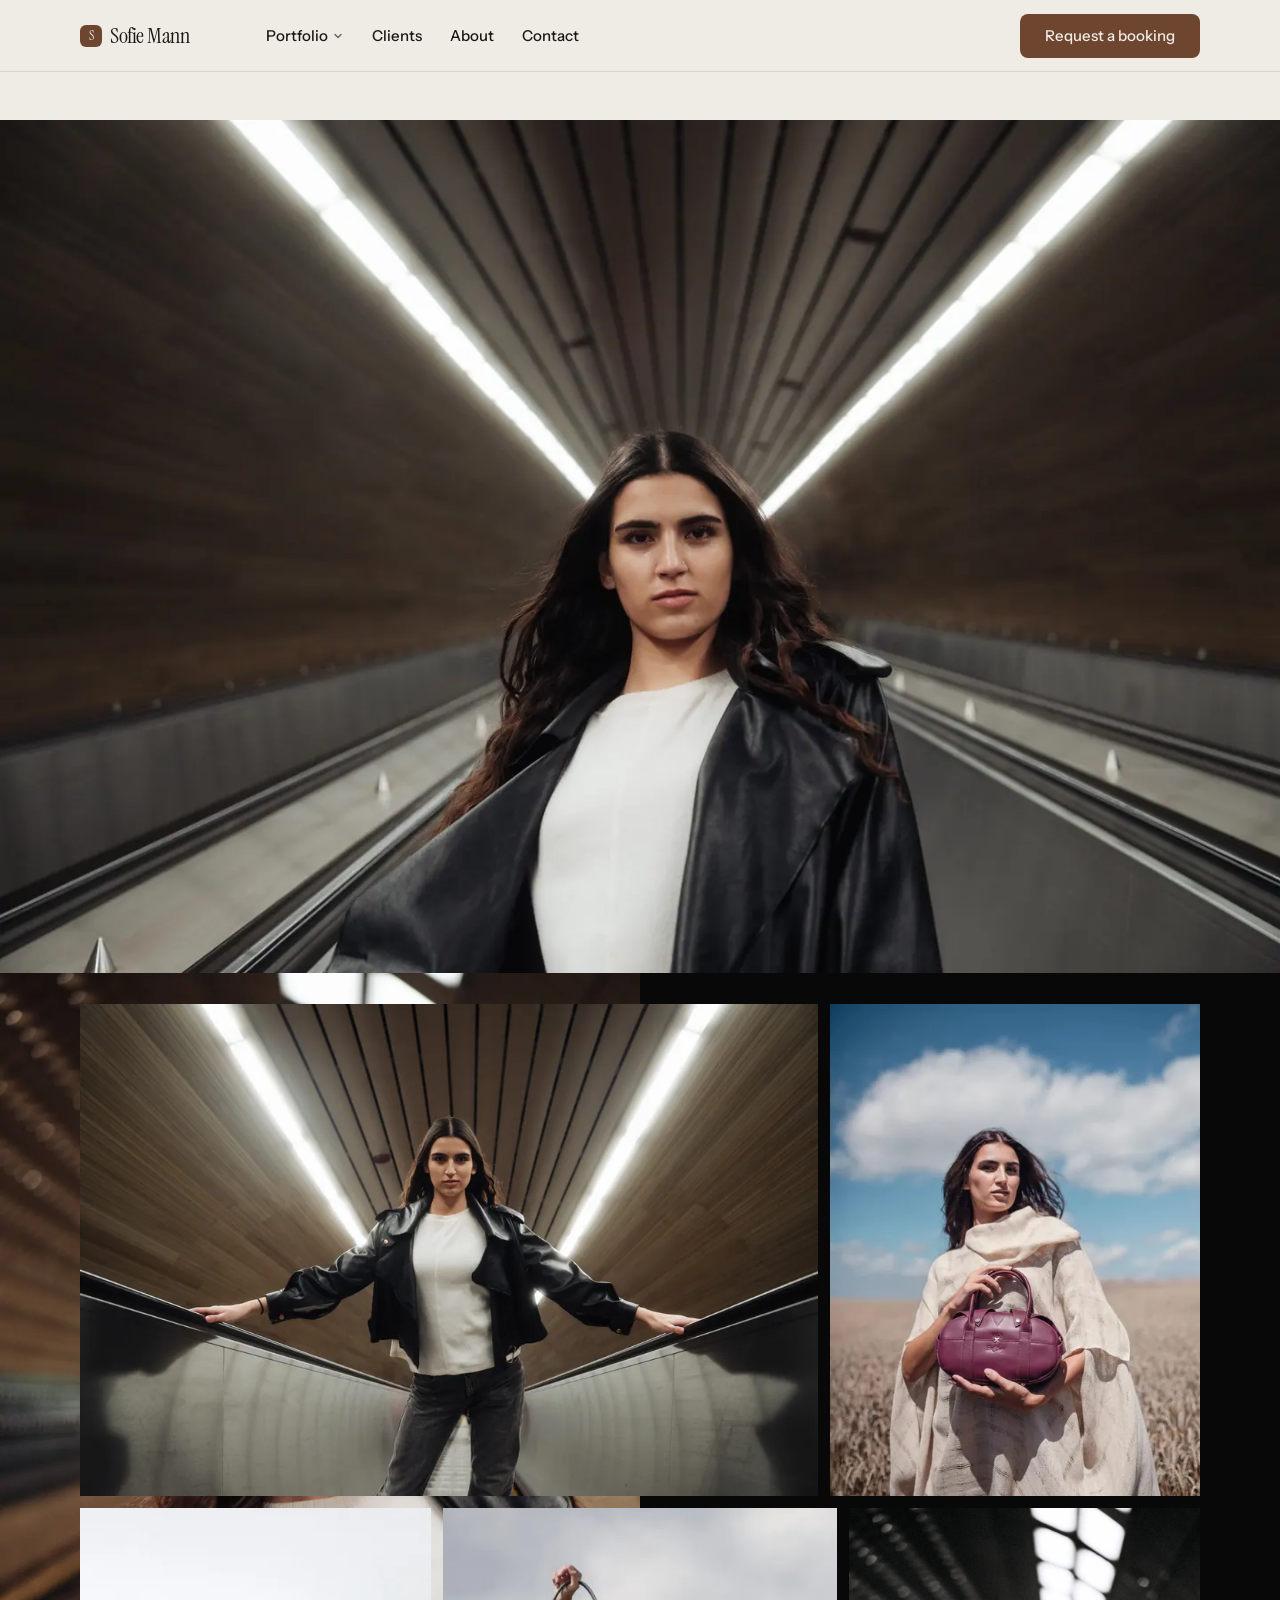
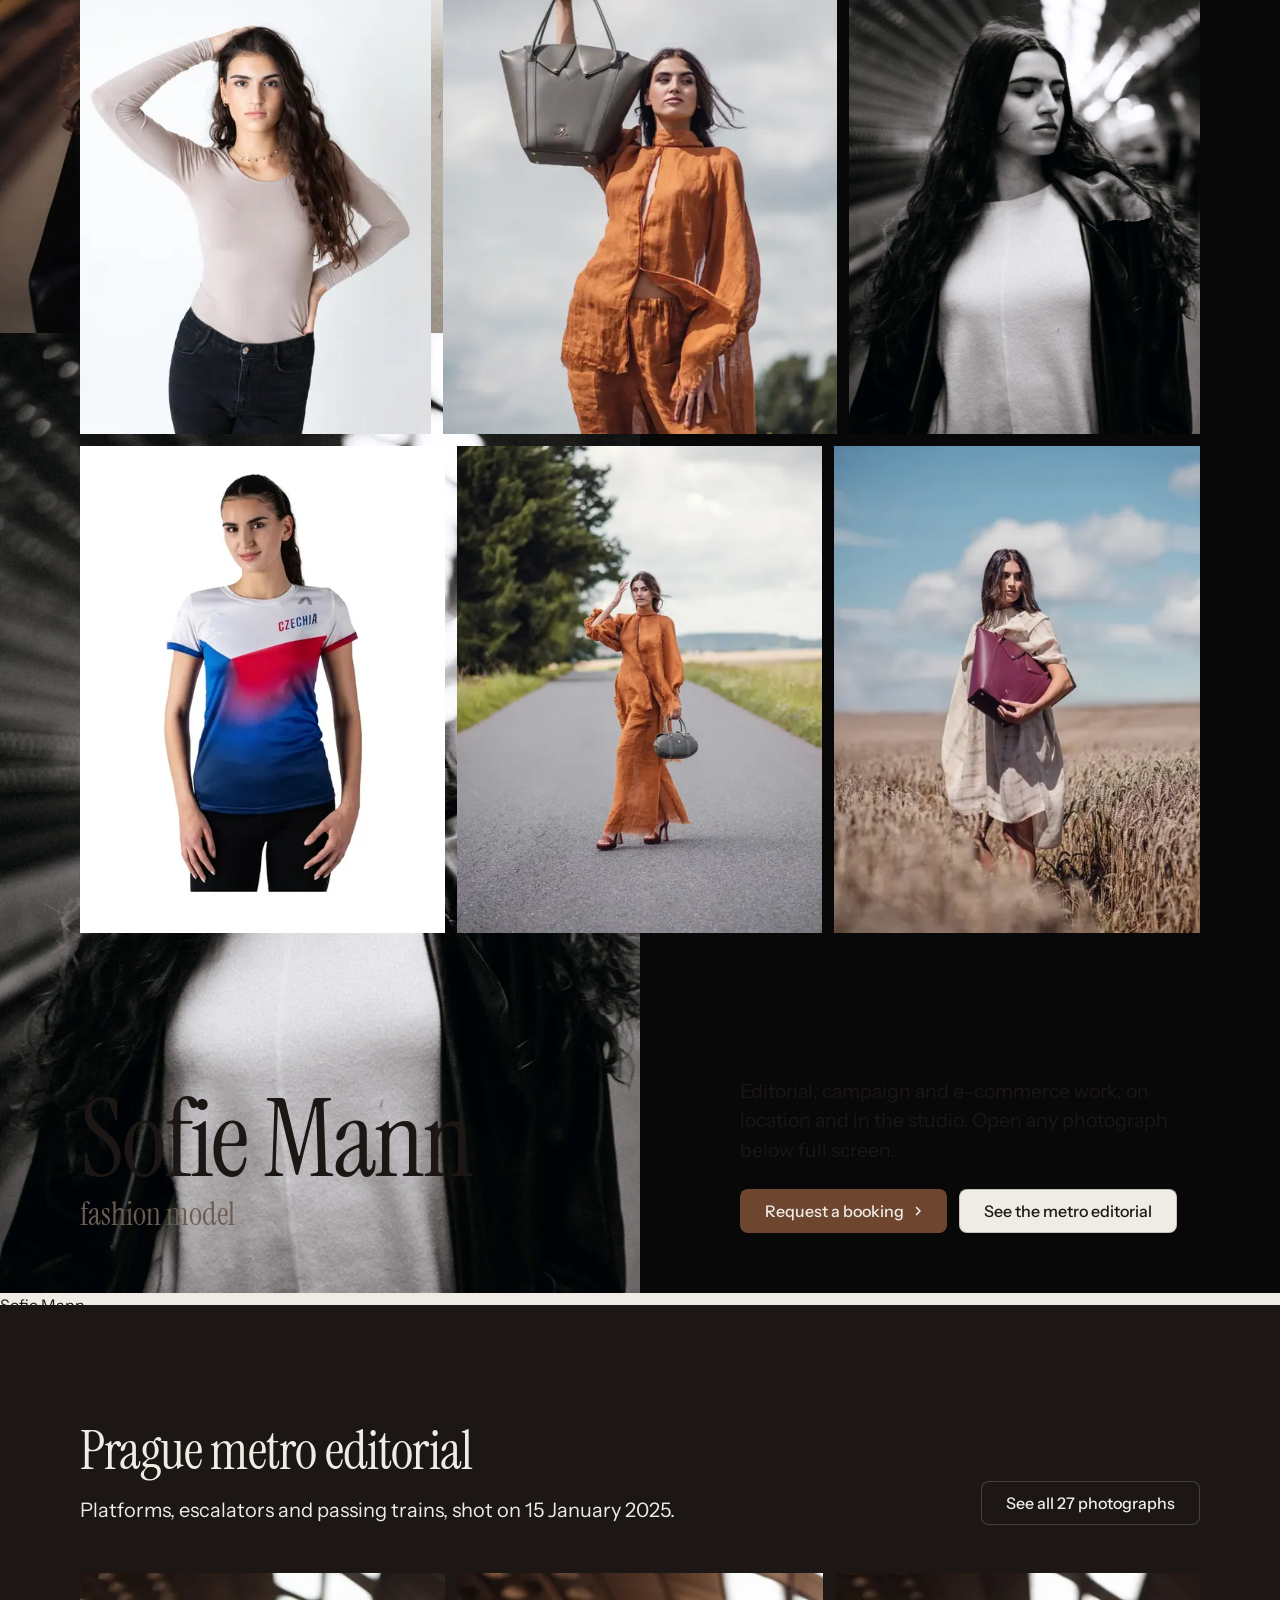
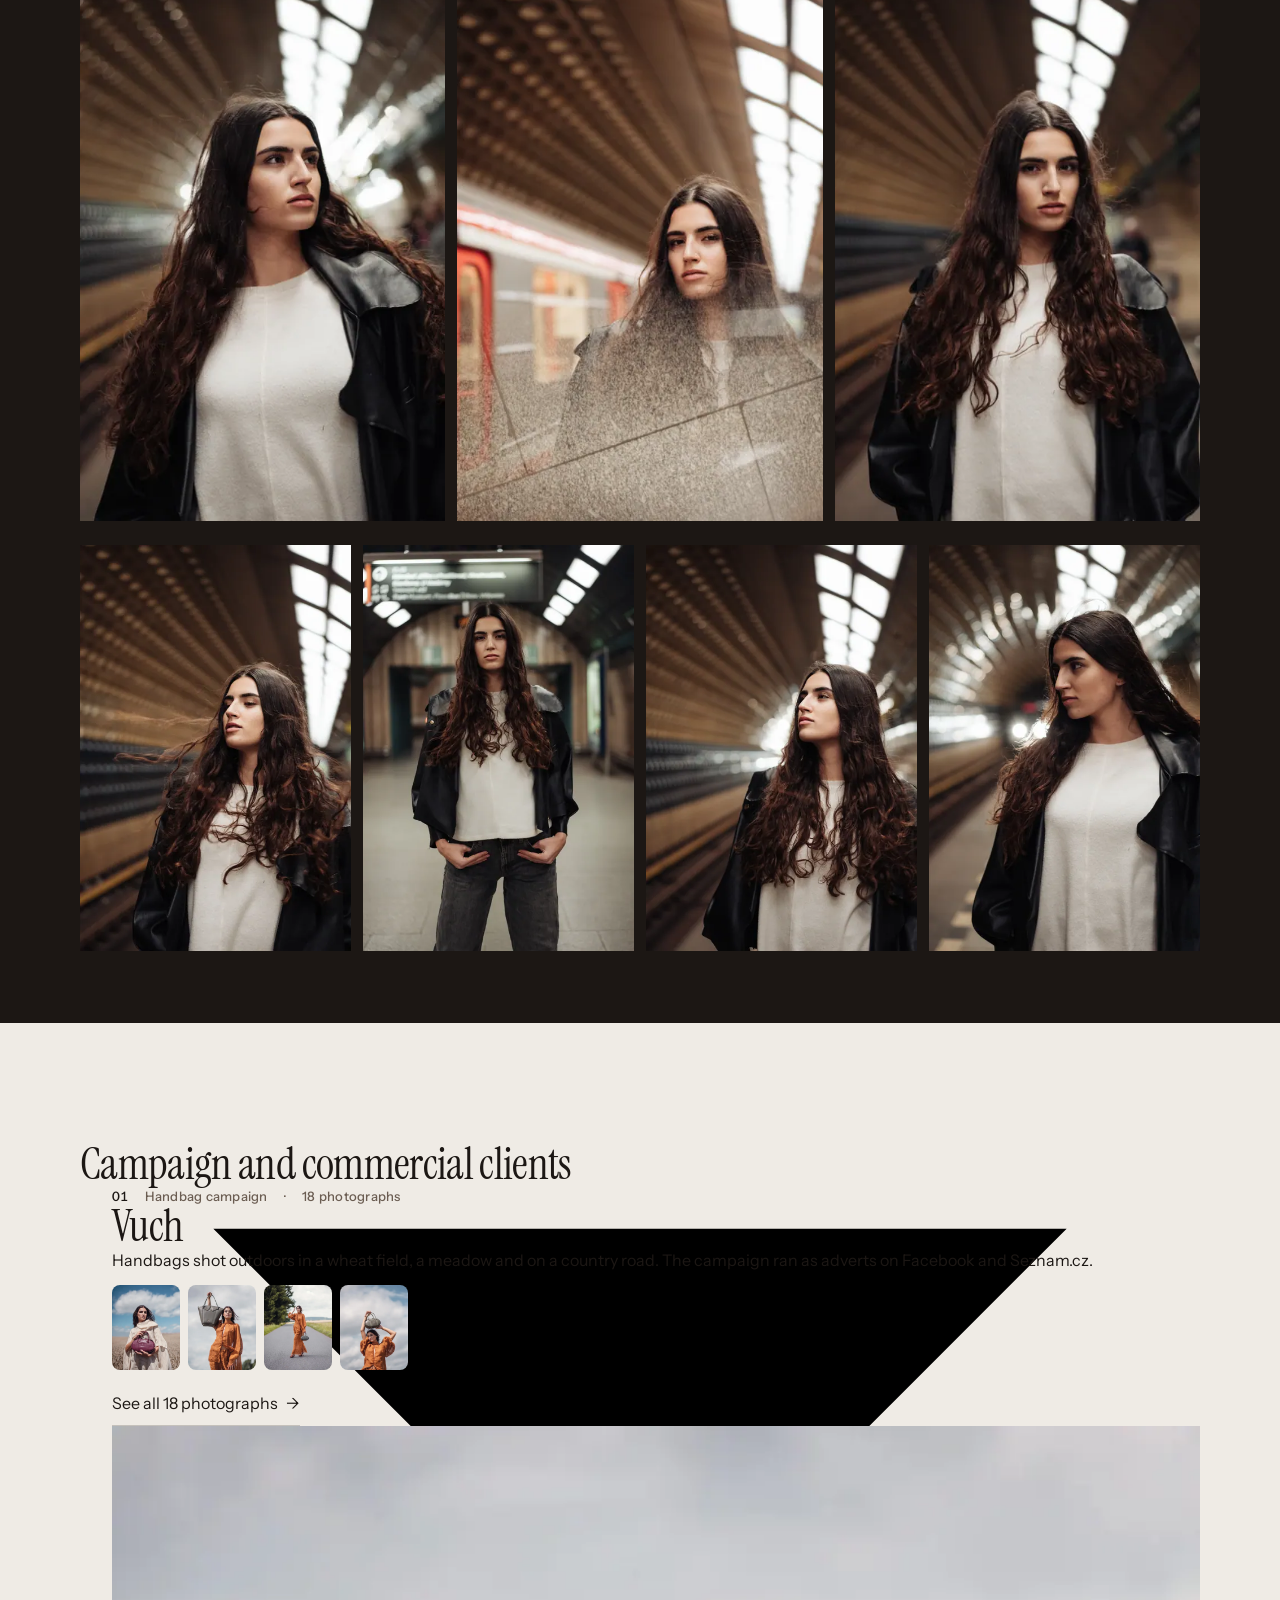
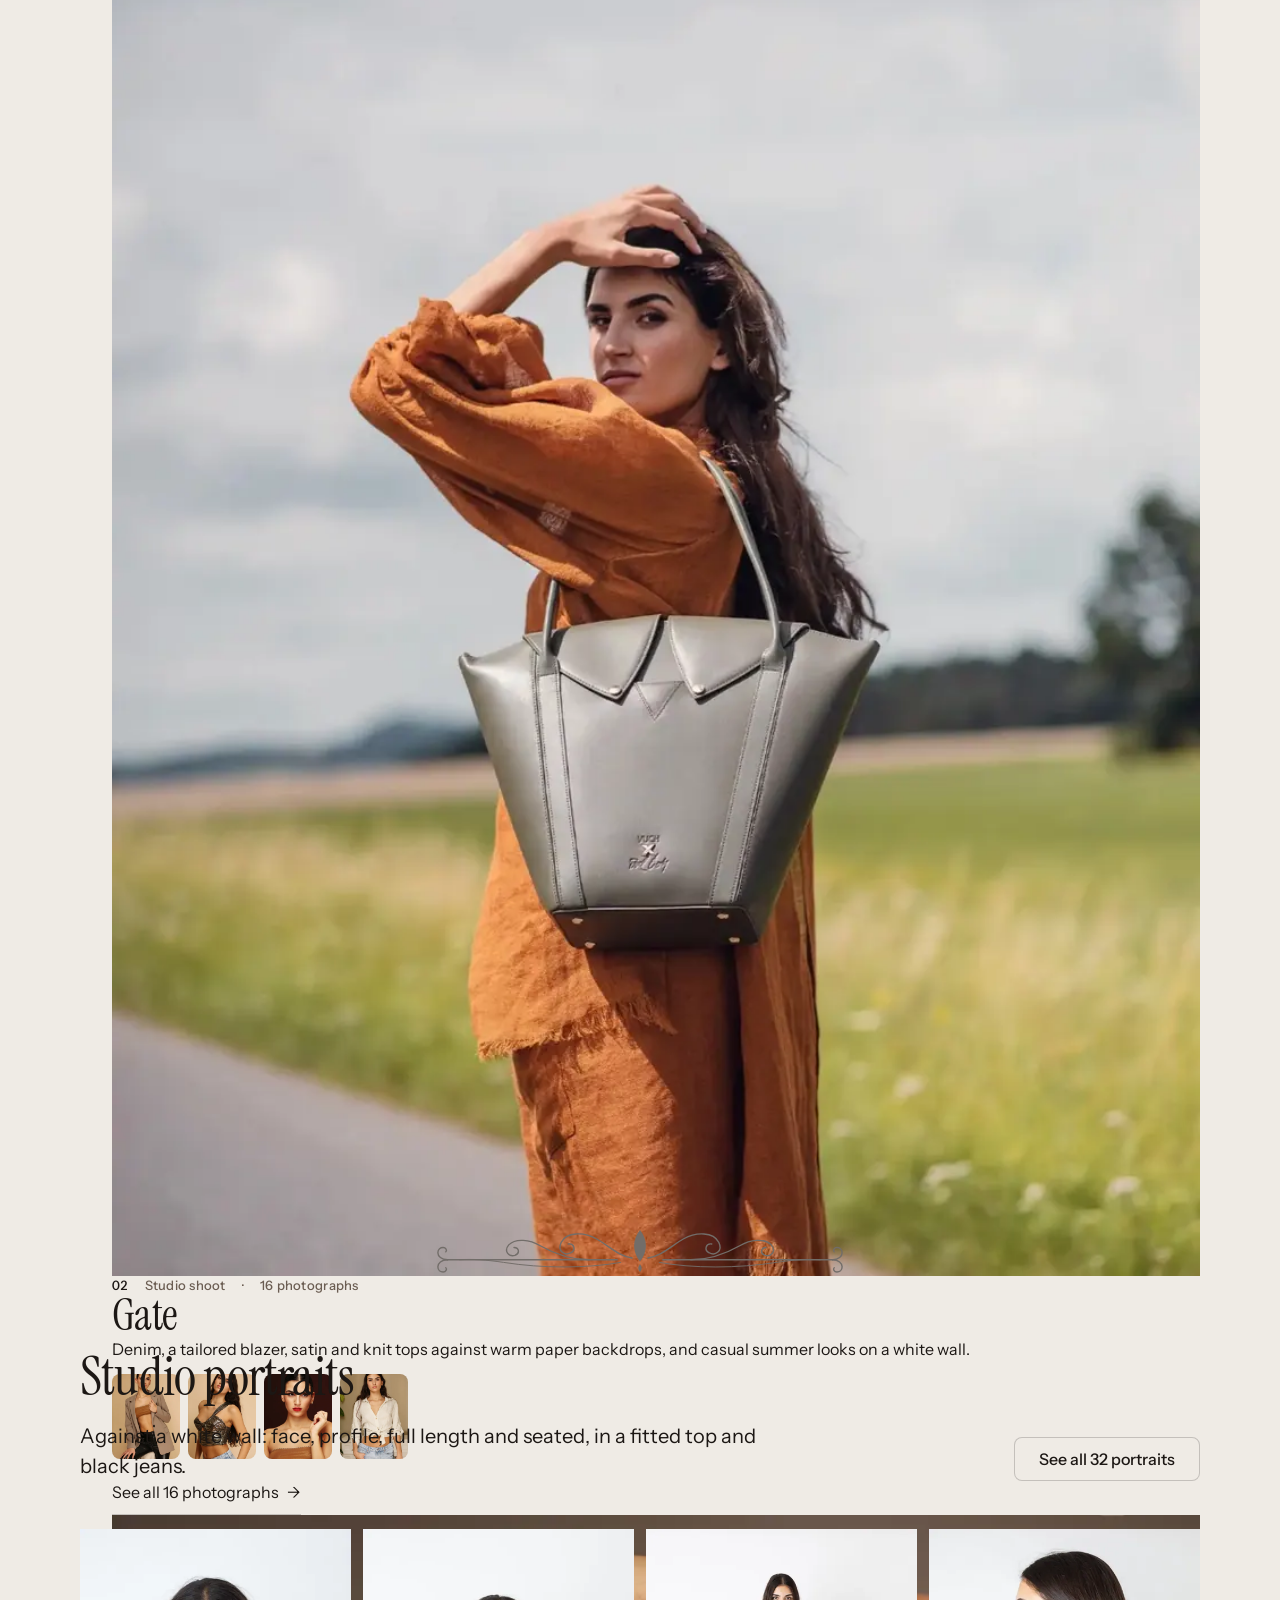
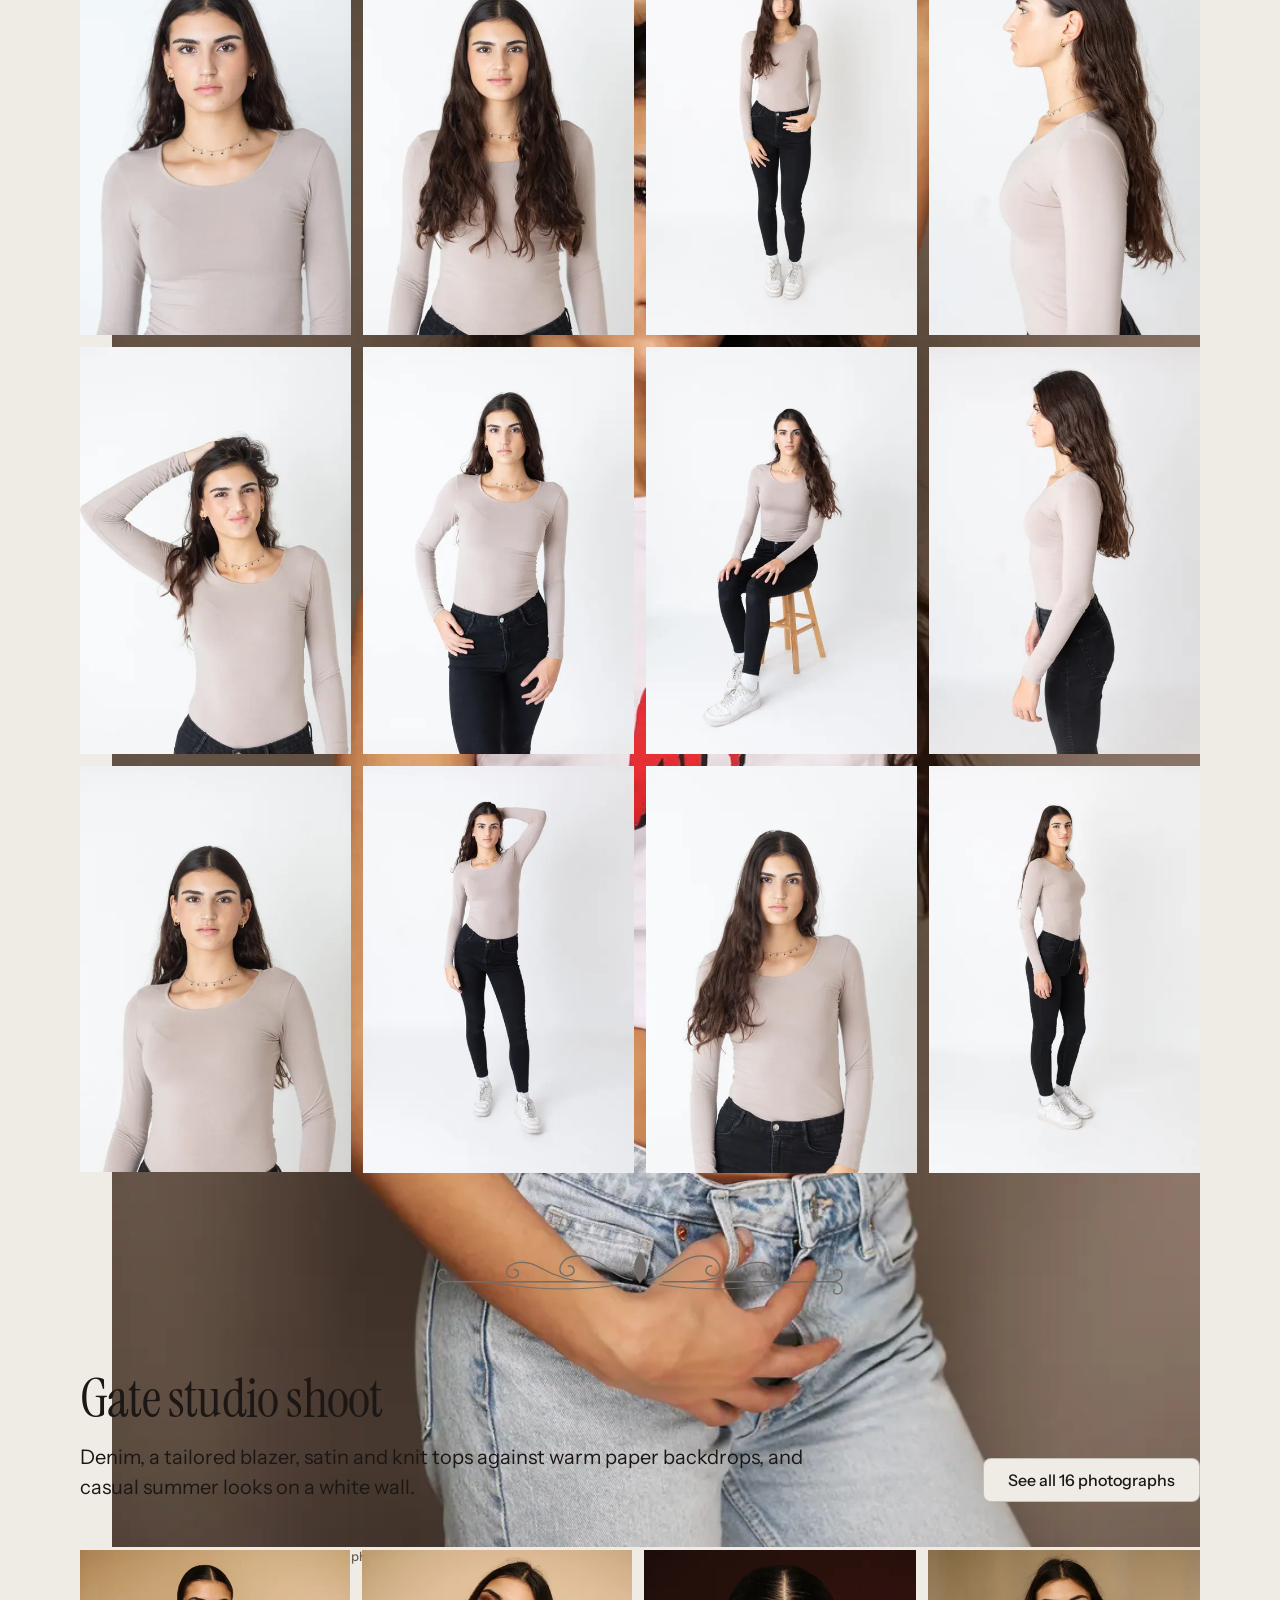
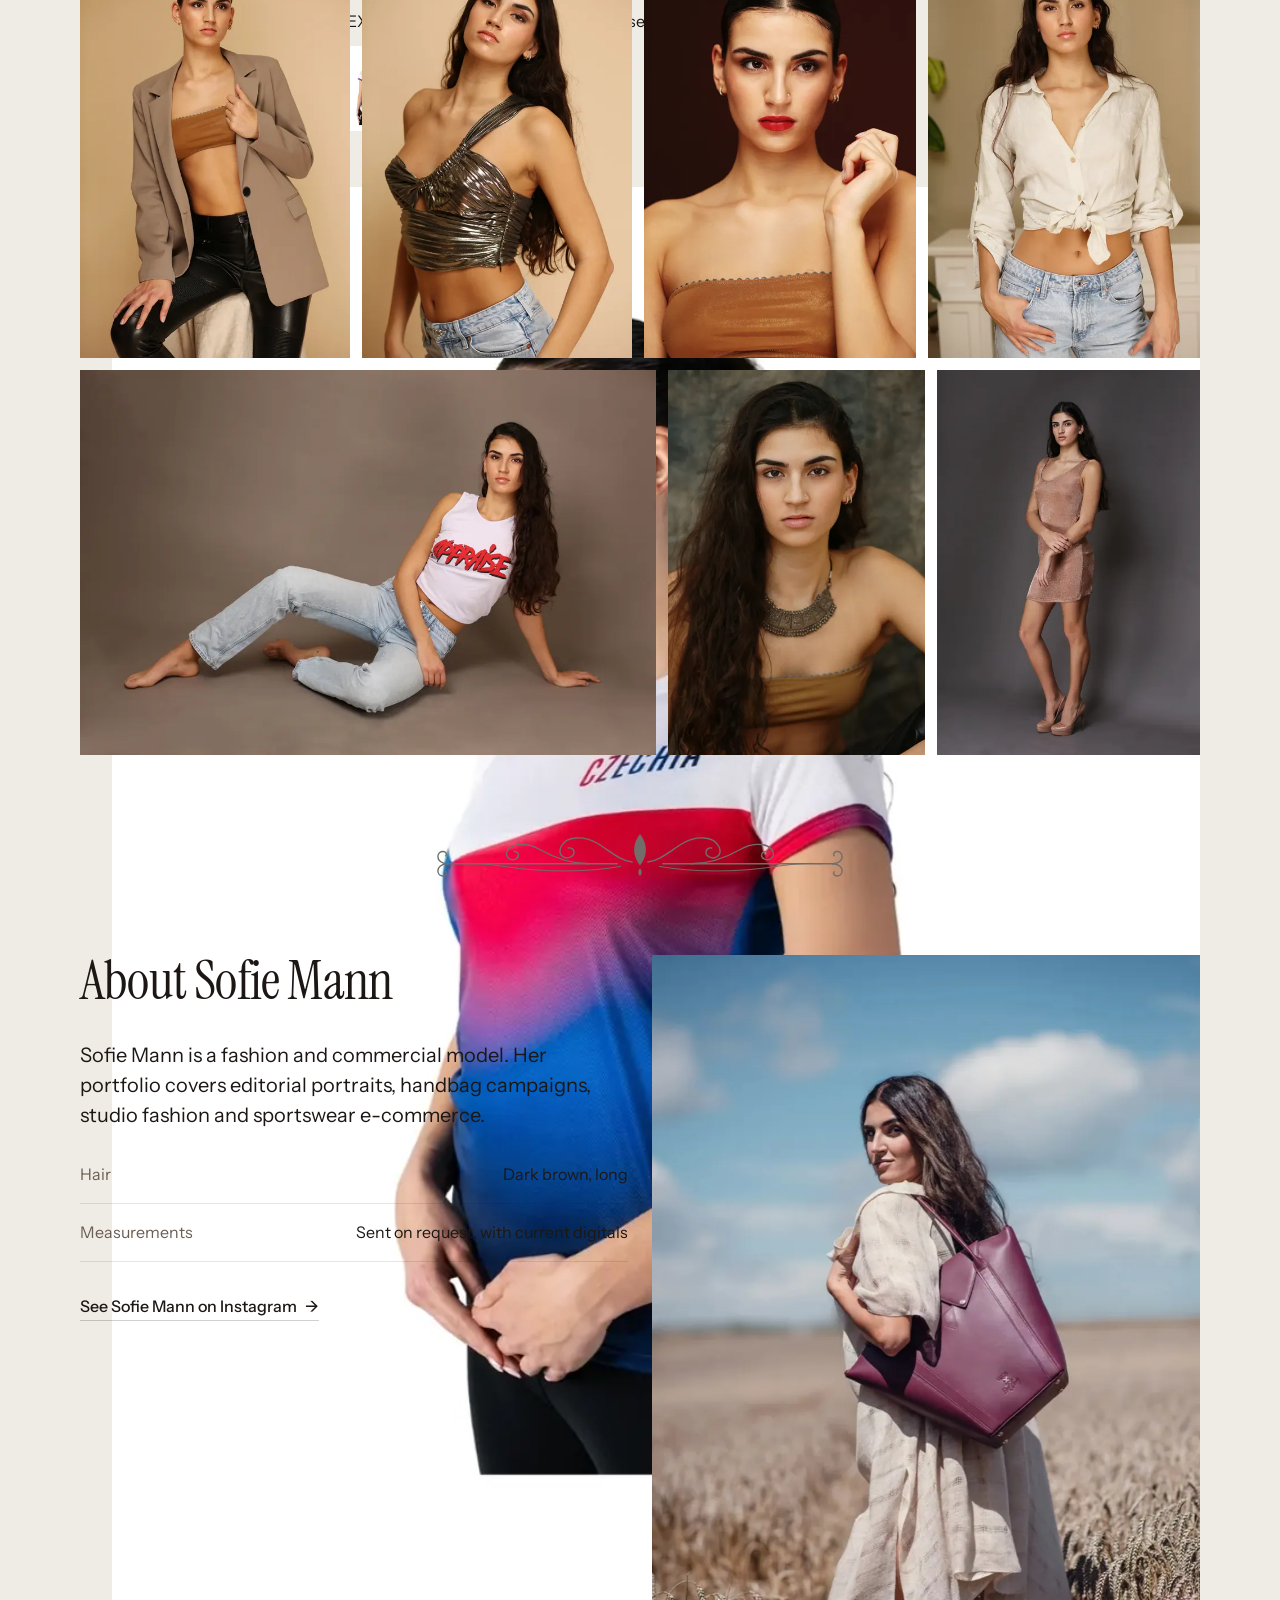
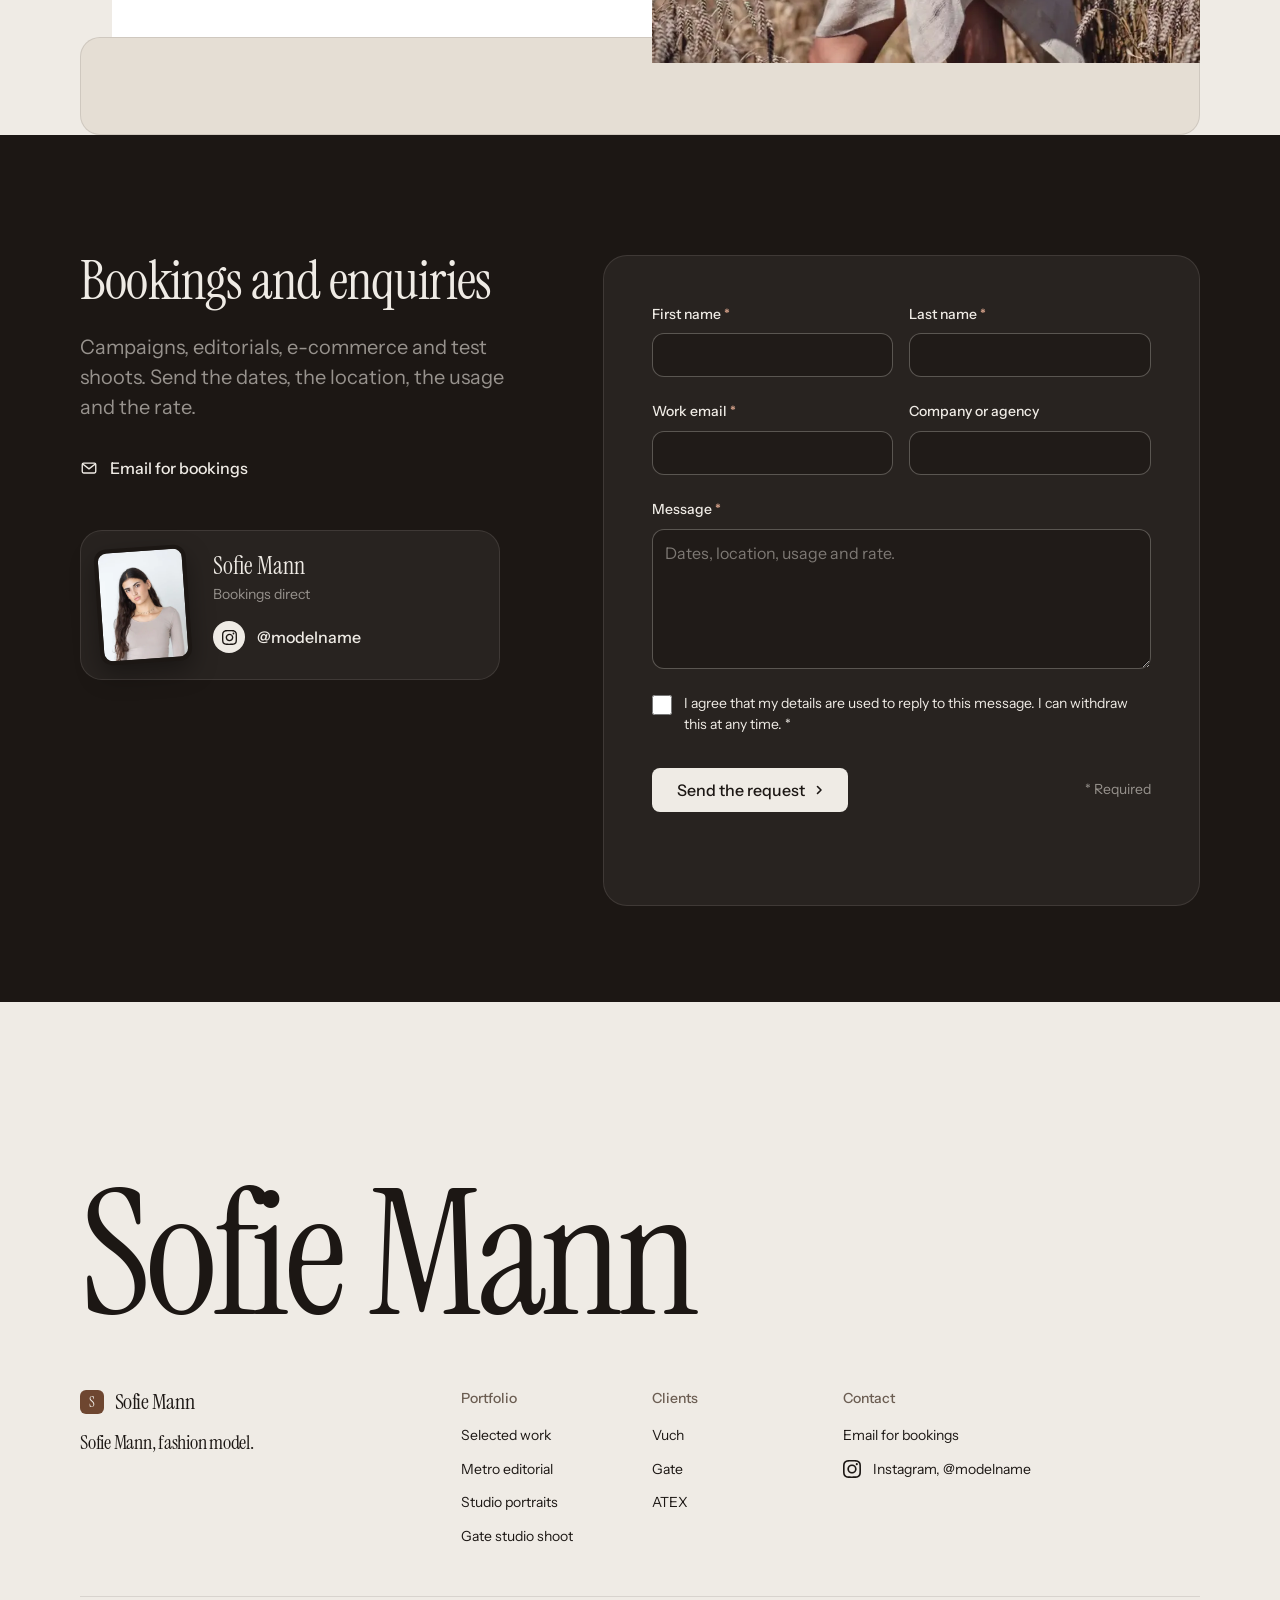
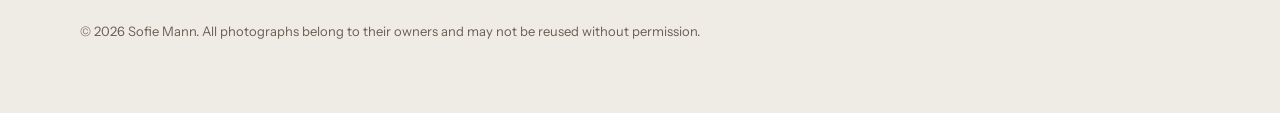
==== commit 94b60f89: "Rename the model to Sofie Mann The name now reads Sofie Mann across the page, the page title, image " ====
--- a/public/index.html
+++ b/public/index.html
@@ -1 +1 @@
-<!DOCTYPE html><html lang="en" data-type="service" data-radius="soft" data-buttons="solid" data-motion=""><head><meta charSet="utf-8"/><meta name="viewport" content="width=device-width, initial-scale=1, viewport-fit=cover"/><link rel="preload" as="image" imageSrcSet="/photos/vuch-vuch-10-480.webp 480w, /photos/vuch-vuch-10-960.webp 960w" imageSizes="300px"/><link rel="preload" as="image" imageSrcSet="/photos/prague-dsc5931-480.webp 480w, /photos/prague-dsc5931-960.webp 960w, /photos/prague-dsc5931-1440.webp 1440w, /photos/prague-dsc5931-2048.webp 2048w" imageSizes="100vw" fetchPriority="high"/><link rel="preload" as="image" imageSrcSet="/photos/prague-dsc5957-480.webp 480w, /photos/prague-dsc5957-960.webp 960w, /photos/prague-dsc5957-1440.webp 1440w, /photos/prague-dsc5957-2048.webp 2048w" imageSizes="50vw"/><link rel="preload" as="image" imageSrcSet="/photos/prague-dsc5959-480.webp 480w, /photos/prague-dsc5959-960.webp 960w, /photos/prague-dsc5959-1440.webp 1440w, /photos/prague-dsc5959-2048.webp 2048w" imageSizes="50vw"/><link rel="preload" as="image" imageSrcSet="/photos/prague-dsc5913-480.webp 480w, /photos/prague-dsc5913-960.webp 960w, /photos/prague-dsc5913-1440.webp 1440w, /photos/prague-dsc5913-2048.webp 2048w" imageSizes="(max-width: 639px) 100vw, (max-width: 1440px) 67vw, 858px" fetchPriority="high"/><link rel="preload" as="image" imageSrcSet="/photos/vuch-vuch-10-480.webp 480w, /photos/vuch-vuch-10-960.webp 960w" imageSizes="(max-width: 639px) 100vw, (max-width: 1440px) 33vw, 422px"/><link rel="preload" as="script" fetchPriority="low" href="/_next/static/chunks/0j1we3cwg31qe.js"/><script src="/_next/static/chunks/1cuyxw6v18rxx.js" async=""></script><script src="/_next/static/chunks/39_j1bdzreq0m.js" async=""></script><script src="/_next/static/chunks/turbopack-2u1d16houkiyo.js" async=""></script><script src="/_next/static/chunks/0n43dzw82js-j.js" async=""></script><script src="/_next/static/chunks/1r4_btxi0fj_v.js" async=""></script><link rel="preload" href="https://fonts.googleapis.com/css2?family=Instrument+Serif&amp;family=Instrument+Sans:wdth,wght@75..100,400..600&amp;display=swap" as="style"/><link rel="preload" href="/assets/system.css" as="style"/><link rel="preload" href="/assets/ui/cards.css" as="style"/><link rel="preload" href="/assets/motion/motion.css" as="style"/><link rel="preload" href="/assets/layout/layout.css" as="style"/><link rel="preload" href="/assets/icons/icon.css" as="style"/><link rel="preload" href="/site.css?v=mwq82fe0" as="style"/><link rel="modulepreload" href="/assets/system.js"/><link rel="modulepreload" href="/assets/motion/motion.js"/><link rel="modulepreload" href="/assets/moments/moments.js"/><link rel="modulepreload" href="/assets/moments/lib.js"/><link rel="modulepreload" href="/assets/moments/pinned-chapters/moment.js"/><link rel="preconnect" href="https://fonts.googleapis.com"/><link rel="preconnect" href="https://fonts.gstatic.com" crossorigin=""/><link rel="modulepreload" href="/assets/system.js"/><link rel="modulepreload" href="/assets/motion/motion.js"/><link rel="modulepreload" href="/assets/moments/moments.js"/><link rel="modulepreload" href="/assets/moments/lib.js"/><link rel="modulepreload" href="/assets/moments/pinned-chapters/moment.js"/><meta name="theme-color" content="#efebe5"/><title>Sofie Manová: fashion model portfolio</title><meta name="description" content="Editorial, campaign and e-commerce photographs of Sofie Manová, fashion model, with booking contacts for agencies, photographers and brands."/><meta name="site-kind" content="other"/><meta name="page-type" content="service"/><link rel="canonical" href="https://sofiamann-webpage.fandlimartin.workers.dev"/><meta property="og:title" content="Sofie Manová: fashion model portfolio"/><meta property="og:description" content="Portfolio and bookings for Sofie Manová, fashion model."/><meta property="og:image" content="https://sofiamann-webpage.fandlimartin.workers.dev/share.jpg"/><meta property="og:image:width" content="1200"/><meta property="og:image:height" content="630"/><meta property="og:image:alt" content="Sofie Manová, fashion model"/><meta property="og:type" content="website"/><meta name="twitter:card" content="summary_large_image"/><meta name="twitter:title" content="Sofie Manová: fashion model portfolio"/><meta name="twitter:description" content="Portfolio and bookings for Sofie Manová, fashion model."/><meta name="twitter:image" content="https://sofiamann-webpage.fandlimartin.workers.dev/share.jpg"/><link rel="icon" href="/favicon.svg" type="image/svg+xml"/><link href="https://fonts.googleapis.com/css2?family=Instrument+Serif&amp;family=Instrument+Sans:wdth,wght@75..100,400..600&amp;display=swap" rel="stylesheet"/><link rel="stylesheet" href="/assets/system.css"/><link rel="stylesheet" href="/assets/ui/cards.css"/><link rel="stylesheet" href="/assets/motion/motion.css"/><link rel="stylesheet" href="/assets/layout/layout.css"/><link rel="stylesheet" href="/assets/icons/icon.css"/><style>:root{--p-bg:#efebe5;--p-surface:#e5ded4;--p-ink:#1c1714;--p-muted:#6b5d52;--p-accent:#6e4630;--p-accent-ink:#efebe5;--p-action:#6e4630;--p-action-ink:#efebe5;--p-inv-bg:#1c1714;--p-inv-surface:#282320;--p-inv-ink:#efebe5;--p-inv-muted:#97928d;--p-inv-accent:#efebe5;--p-inv-accent-ink:#1c1714;--p-inv-action:#efebe5;--p-inv-action-ink:#1c1714;--font-display:"Instrument Serif",Georgia,serif;--font-text:"Instrument Sans",system-ui,sans-serif;--display-weight:400;--display-tracking:-0.012em;--display-tracking-xl:-0.016em}</style><link rel="stylesheet" href="/site.css?v=mwq82fe0"/><script>document.documentElement.classList.add('m-enter');setTimeout(function(){document.documentElement.classList.add('m-enter-done')},700);document.documentElement.classList.add('mo-js');setTimeout(function(){document.documentElement.classList.add('mo-safe')},2500)</script><script src="/_next/static/chunks/0cz1d0mv5g_q7.js" noModule=""></script></head><body><div hidden=""><!--$--><!--/$--></div><header class="nav"><div class="wrap nav__bar"><a class="skip-link" href="#top">Skip to content</a><a class="nav__logo" href="#top"><span class="mark mark--initial" aria-hidden="true">S</span>Sofie Manová</a><nav class="nav__links" aria-label="Main"><div class="nav__item"><a class="nav__link" href="#portfolio">Portfolio<!-- --> <svg class="chev" viewBox="0 0 12 12" aria-hidden="true"><path d="M3 4.5l3 3 3-3" fill="none" stroke="currentColor" stroke-width="1.5" stroke-linecap="round" stroke-linejoin="round"></path></svg></a><div class="nav__menu"><div class="wrap grid"><div class="menu-col span-3"><p class="t-label">Editorial</p><a href="#portfolio">Selected work<span>The strongest frames of every shoot</span></a><a href="#portraits">Studio portraits<span>32<!-- --> photographs against a white wall</span></a><a href="#editorial">Prague metro editorial<span>27<!-- --> photographs, January 2025</span></a></div><div class="menu-col span-3"><p class="t-label">Clients</p><a href="#clients" data-lightbox="vuch">Vuch handbag campaign<span>18<!-- --> photographs</span></a><a href="#clients" data-lightbox="gate">Gate studio shoot<span>16<!-- --> photographs</span></a><a href="#clients" data-lightbox="atex">ATEX web shop photographs<span>16<!-- --> photographs</span></a></div><a class="menu-card span-3 start-10" href="#portfolio"><div class="panel"><img class="frame__img" src="/photos/vuch-vuch-10-960.webp" srcSet="/photos/vuch-vuch-10-480.webp 480w, /photos/vuch-vuch-10-960.webp 960w" sizes="300px" width="1031" height="1373" alt="Sofie Manová: Holding a burgundy leather handbag against a linen wrap, blue sky and clouds behind" loading="eager" decoding="async" style="background-color:#c8c8c8" data-source="client" data-subject="the model"/></div><span class="t-card">Selected work</span><span class="t-small muted">Open any photograph full screen</span></a></div></div></div><div class="nav__item"><a class="nav__link" href="#clients">Clients</a></div><div class="nav__item"><a class="nav__link" href="#about">About</a></div><div class="nav__item"><a class="nav__link" href="#contact">Contact</a></div></nav><div class="nav__actions"><a class="btn btn--primary" href="#contact">Request a booking</a></div><button class="nav__toggle" type="button" aria-expanded="false" aria-label="Menu"><svg width="18" height="18" viewBox="0 0 18 18" aria-hidden="true"><path d="M2 5h14M2 13h14" stroke="currentColor" stroke-width="1.6" stroke-linecap="round"></path></svg></button></div></header><main id="top"><section class="reel" aria-roledescription="carousel" aria-label="Showreel: Sofie Manová, fashion model"><div class="reel__stage"><div class="reel__shot reel__shot--single is-active" data-on="" data-move="in" role="group" aria-roledescription="slide" aria-label="1 of 11"><div class="reel__panel" style="background-color:#281818"><img class="reel__img" src="/photos/prague-dsc5931-1440.webp" srcSet="/photos/prague-dsc5931-480.webp 480w, /photos/prague-dsc5931-960.webp 960w, /photos/prague-dsc5931-1440.webp 1440w, /photos/prague-dsc5931-2048.webp 2048w" sizes="100vw" alt="Sofie Manová, Prague metro editorial" style="object-position:50% 42%" loading="eager" decoding="sync" fetchPriority="high" draggable="false"/></div></div><div class="reel__shot reel__shot--pair" data-move="out" role="group" aria-roledescription="slide" aria-label="2 of 11" aria-hidden="true"><div class="reel__panel" style="background-color:#080808"><img class="reel__img" src="/photos/prague-dsc5957-1440.webp" srcSet="/photos/prague-dsc5957-480.webp 480w, /photos/prague-dsc5957-960.webp 960w, /photos/prague-dsc5957-1440.webp 1440w, /photos/prague-dsc5957-2048.webp 2048w" sizes="50vw" alt="Sofie Manová: Portrait on a Prague metro platform, long dark hair over a black leather coat, ceiling lights behind" style="object-position:50% 25%" loading="eager" decoding="async" draggable="false"/></div><div class="reel__panel" style="background-color:#080808"><img class="reel__img" src="/photos/prague-dsc5959-1440.webp" srcSet="/photos/prague-dsc5959-480.webp 480w, /photos/prague-dsc5959-960.webp 960w, /photos/prague-dsc5959-1440.webp 1440w, /photos/prague-dsc5959-2048.webp 2048w" sizes="50vw" alt="Sofie Manová: Black and white portrait on a metro platform, looking down to one side" style="object-position:50% 25%" loading="eager" decoding="async" draggable="false"/></div></div><div class="reel__shot reel__shot--pair" data-move="left" role="group" aria-roledescription="slide" aria-label="3 of 11" aria-hidden="true"><div class="reel__panel" style="background-color:#c8c8c8"></div><div class="reel__panel" style="background-color:#d8d8d8"></div></div><div class="reel__shot reel__shot--single" data-move="right" role="group" aria-roledescription="slide" aria-label="4 of 11" aria-hidden="true"><div class="reel__panel" style="background-color:#483828"></div></div><div class="reel__shot reel__shot--pair" data-move="in" role="group" aria-roledescription="slide" aria-label="5 of 11" aria-hidden="true"><div class="reel__panel" style="background-color:#280808"></div><div class="reel__panel" style="background-color:#c8a878"></div></div><div class="reel__shot reel__shot--pair" data-move="out" role="group" aria-roledescription="slide" aria-label="6 of 11" aria-hidden="true"><div class="reel__panel" style="background-color:#f8f8f8"></div><div class="reel__panel" style="background-color:#e8e8e8"></div></div><div class="reel__shot reel__shot--single" data-move="left" role="group" aria-roledescription="slide" aria-label="7 of 11" aria-hidden="true"><div class="reel__panel" style="background-color:#786858"></div></div><div class="reel__shot reel__shot--pair" data-move="right" role="group" aria-roledescription="slide" aria-label="8 of 11" aria-hidden="true"><div class="reel__panel" style="background-color:#c8c8c8"></div><div class="reel__panel" style="background-color:#e8e8e8"></div></div><div class="reel__shot reel__shot--pair" data-move="in" role="group" aria-roledescription="slide" aria-label="9 of 11" aria-hidden="true"><div class="reel__panel" style="background-color:#181818"></div><div class="reel__panel" style="background-color:#281818"></div></div><div class="reel__shot reel__shot--pair" data-move="out" role="group" aria-roledescription="slide" aria-label="10 of 11" aria-hidden="true"><div class="reel__panel" style="background-color:#d8b898"></div><div class="reel__panel" style="background-color:#181808"></div></div><div class="reel__shot reel__shot--single" data-move="left" role="group" aria-roledescription="slide" aria-label="11 of 11" aria-hidden="true"><div class="reel__panel" style="background-color:#382828"></div></div></div><div class="reel__shade" aria-hidden="true"></div><div class="reel__overlay"><div class="reel__title" aria-hidden="true"><p class="reel__name">Sofie Manová</p><p class="reel__role">fashion model</p></div><div class="reel__controls"><p class="reel__count" aria-hidden="true"><span>01</span> / <!-- -->11</p><button type="button" class="reel__btn" aria-pressed="false" aria-label="Pause the showreel"><svg viewBox="0 0 20 20" aria-hidden="true"><path d="M7 4.5v11M13 4.5v11"></path></svg></button></div><div class="reel__progress"><button type="button" class="reel__seg is-active" aria-label="Show shot 1 of 11" aria-current="true"><span class="reel__seg-track"><span class="reel__seg-fill"></span></span></button><button type="button" class="reel__seg" aria-label="Show shot 2 of 11"><span class="reel__seg-track"><span class="reel__seg-fill"></span></span></button><button type="button" class="reel__seg" aria-label="Show shot 3 of 11"><span class="reel__seg-track"><span class="reel__seg-fill"></span></span></button><button type="button" class="reel__seg" aria-label="Show shot 4 of 11"><span class="reel__seg-track"><span class="reel__seg-fill"></span></span></button><button type="button" class="reel__seg" aria-label="Show shot 5 of 11"><span class="reel__seg-track"><span class="reel__seg-fill"></span></span></button><button type="button" class="reel__seg" aria-label="Show shot 6 of 11"><span class="reel__seg-track"><span class="reel__seg-fill"></span></span></button><button type="button" class="reel__seg" aria-label="Show shot 7 of 11"><span class="reel__seg-track"><span class="reel__seg-fill"></span></span></button><button type="button" class="reel__seg" aria-label="Show shot 8 of 11"><span class="reel__seg-track"><span class="reel__seg-fill"></span></span></button><button type="button" class="reel__seg" aria-label="Show shot 9 of 11"><span class="reel__seg-track"><span class="reel__seg-fill"></span></span></button><button type="button" class="reel__seg" aria-label="Show shot 10 of 11"><span class="reel__seg-track"><span class="reel__seg-fill"></span></span></button><button type="button" class="reel__seg" aria-label="Show shot 11 of 11"><span class="reel__seg-track"><span class="reel__seg-fill"></span></span></button></div><a class="reel__scroll" href="#portfolio"><span>Portfolio</span><svg viewBox="0 0 12 20" aria-hidden="true"><path d="M6 2v15M2 13l4 4 4-4"></path></svg></a></div></section><section class="hero hero--mosaic" data-enter="true" aria-labelledby="hero-h"><div class="wrap"><div class="landing__head"><h1 id="hero-h" data-enter-whole=""><span class="landing__name">Sofie Manová</span><span class="landing__comma">, </span><span class="landing__role">fashion model</span></h1><div class="landing__side"><p class="hero__lead">Editorial, campaign and e-commerce work, on location and in the studio. Open any photograph below full screen.</p><div class="btn-row"><a class="btn btn--primary" href="#contact">Request a booking<svg class="m-arrow" viewBox="0 0 12 12" aria-hidden="true"><path class="m-arrow__stem" d="M1 6h8"></path><path class="m-arrow__head" d="M4.5 2.5 8 6l-3.5 3.5"></path></svg></a><a class="btn btn--secondary" href="#editorial">See the metro editorial</a></div></div></div><div class="hero__mosaic" id="portfolio" data-enter-media=""><div class="prows"><div class="prow"><div class="pgroup"><button type="button" class="ph m-zoom" data-lightbox="prague" data-photo="prague-dsc5913" aria-label="Open full screen: Sofie Manová: Standing between the handrails of a long metro escalator, arms spread, light strips converging overhead" style="--g:150.00;--ar:7008 / 4672"><img src="/photos/prague-dsc5913-960.webp" srcSet="/photos/prague-dsc5913-480.webp 480w, /photos/prague-dsc5913-960.webp 960w, /photos/prague-dsc5913-1440.webp 1440w, /photos/prague-dsc5913-2048.webp 2048w" sizes="(max-width: 639px) 100vw, (max-width: 1440px) 67vw, 858px" width="7008" height="4672" alt="Sofie Manová: Standing between the handrails of a long metro escalator, arms spread, light strips converging overhead" loading="eager" decoding="sync" fetchPriority="high" style="background-color:#483828" data-source="client" data-subject="the model"/></button></div><div class="pgroup"><button type="button" class="ph m-zoom" data-lightbox="vuch" data-photo="vuch-vuch-10" aria-label="Open full screen: Sofie Manová: Holding a burgundy leather handbag against a linen wrap, blue sky and clouds behind" style="--g:75.09;--ar:1031 / 1373"><img src="/photos/vuch-vuch-10-960.webp" srcSet="/photos/vuch-vuch-10-480.webp 480w, /photos/vuch-vuch-10-960.webp 960w" sizes="(max-width: 639px) 100vw, (max-width: 1440px) 33vw, 422px" width="1031" height="1373" alt="Sofie Manová: Holding a burgundy leather handbag against a linen wrap, blue sky and clouds behind" loading="eager" decoding="async" style="background-color:#c8c8c8" data-source="client" data-subject="the model"/></button></div></div><div class="prow"><div class="pgroup"><button type="button" class="ph m-zoom" data-lightbox="portraits" data-photo="portraits-portrety-sofi-31-of-32" aria-label="Open full screen: Sofie Manová: Arm behind her head, chin raised" style="--g:66.67;--ar:3500 / 5250"><img src="/photos/portraits-portrety-sofi-31-of-32-960.webp" srcSet="/photos/portraits-portrety-sofi-31-of-32-480.webp 480w, /photos/portraits-portrety-sofi-31-of-32-960.webp 960w, /photos/portraits-portrety-sofi-31-of-32-1440.webp 1440w, /photos/portraits-portrety-sofi-31-of-32-2048.webp 2048w" sizes="(max-width: 639px) 50vw, (max-width: 1440px) 32vw, 410px" width="3500" height="5250" alt="Sofie Manová: Arm behind her head, chin raised" loading="lazy" decoding="async" style="background-color:#f8f8f8" data-source="client" data-subject="the model"/></button><button type="button" class="ph m-zoom" data-lightbox="vuch" data-photo="vuch-vuch-4" aria-label="Open full screen: Sofie Manová: A grey leather handbag held overhead, rust orange linen suit against the sky" style="--g:75.05;--ar:1035 / 1379"><img src="/photos/vuch-vuch-4-960.webp" srcSet="/photos/vuch-vuch-4-480.webp 480w, /photos/vuch-vuch-4-960.webp 960w" sizes="(max-width: 639px) 50vw, (max-width: 1440px) 36vw, 461px" width="1035" height="1379" alt="Sofie Manová: A grey leather handbag held overhead, rust orange linen suit against the sky" loading="lazy" decoding="async" style="background-color:#d8d8d8" data-source="client" data-subject="the model"/></button><button type="button" class="ph m-zoom" data-lightbox="prague" data-photo="prague-dsc5959" aria-label="Open full screen: Sofie Manová: Black and white portrait on a metro platform, looking down to one side" style="--g:66.67;--ar:4672 / 7008"><img src="/photos/prague-dsc5959-960.webp" srcSet="/photos/prague-dsc5959-480.webp 480w, /photos/prague-dsc5959-960.webp 960w, /photos/prague-dsc5959-1440.webp 1440w, /photos/prague-dsc5959-2048.webp 2048w" sizes="(max-width: 639px) 100vw, (max-width: 1440px) 32vw, 410px" width="4672" height="7008" alt="Sofie Manová: Black and white portrait on a metro platform, looking down to one side" loading="lazy" decoding="async" style="background-color:#080808" data-source="client" data-subject="the model"/></button></div></div><div class="prow"><div class="pgroup"><button type="button" class="ph m-zoom" data-lightbox="atex" data-photo="atex-img-20261104-124845" aria-label="Open full screen: Sofie Manová: Front view in the white, red and blue women’s Czechia jersey on a white background" style="--g:74.96;--ar:994 / 1326"><img src="/photos/atex-img-20261104-124845-960.webp" srcSet="/photos/atex-img-20261104-124845-480.webp 480w, /photos/atex-img-20261104-124845-960.webp 960w" sizes="(max-width: 639px) 50vw, (max-width: 1440px) 33vw, 422px" width="994" height="1326" alt="Sofie Manová: Front view in the white, red and blue women’s Czechia jersey on a white background" loading="lazy" decoding="async" style="background-color:#f8f8f8" data-source="client" data-subject="the model"/></button><button type="button" class="ph m-zoom" data-lightbox="vuch" data-photo="vuch-vuch-14" aria-label="Open full screen: Sofie Manová, Vuch handbag campaign" style="--g:75.07;--ar:1006 / 1340"><img src="/photos/vuch-vuch-14-960.webp" srcSet="/photos/vuch-vuch-14-480.webp 480w, /photos/vuch-vuch-14-960.webp 960w" sizes="(max-width: 639px) 50vw, (max-width: 1440px) 33vw, 422px" width="1006" height="1340" alt="Sofie Manová, Vuch handbag campaign" loading="lazy" decoding="async" style="background-color:#e8e8e8" data-source="client" data-subject="the model"/></button><button type="button" class="ph m-zoom" data-lightbox="vuch" data-photo="vuch-vuch-1" aria-label="Open full screen: Sofie Manová, Vuch handbag campaign" style="--g:75.11;--ar:1020 / 1358"><img src="/photos/vuch-vuch-1-960.webp" srcSet="/photos/vuch-vuch-1-480.webp 480w, /photos/vuch-vuch-1-960.webp 960w" sizes="(max-width: 639px) 100vw, (max-width: 1440px) 33vw, 422px" width="1020" height="1358" alt="Sofie Manová, Vuch handbag campaign" loading="lazy" decoding="async" style="background-color:#78a8b8" data-source="client" data-subject="the model"/></button></div></div></div></div></div></section><section class="section g2 ground-inverse" id="editorial" aria-labelledby="editorial-h"><div class="wrap"><div class="group"><div class="section-head section-head--split"><div><h2 id="editorial-h">Prague metro editorial</h2><p>Platforms, escalators and passing trains, shot on 15 January 2025.</p></div><button type="button" class="btn btn--secondary" data-lightbox="prague">See all <!-- -->27<!-- --> photographs</button></div><div class="prows"><div class="prow"><div class="pgroup"><button type="button" class="ph m-zoom" data-lightbox="prague" data-photo="prague-dsc5961" aria-label="Open full screen: Sofie Manová, Prague metro editorial" style="--g:66.67;--ar:4672 / 7008"><img src="/photos/prague-dsc5961-960.webp" srcSet="/photos/prague-dsc5961-480.webp 480w, /photos/prague-dsc5961-960.webp 960w, /photos/prague-dsc5961-1440.webp 1440w, /photos/prague-dsc5961-2048.webp 2048w" sizes="(max-width: 639px) 50vw, (max-width: 1440px) 33vw, 422px" width="4672" height="7008" alt="Sofie Manová, Prague metro editorial" loading="lazy" decoding="async" style="background-color:#080808" data-source="client" data-subject="the model"/></button><button type="button" class="ph m-zoom" data-lightbox="prague" data-photo="prague-dsc6031" aria-label="Open full screen: Sofie Manová: Portrait through glass beside a red and white metro train" style="--g:66.67;--ar:4672 / 7008"><img src="/photos/prague-dsc6031-960.webp" srcSet="/photos/prague-dsc6031-480.webp 480w, /photos/prague-dsc6031-960.webp 960w, /photos/prague-dsc6031-1440.webp 1440w, /photos/prague-dsc6031-2048.webp 2048w" sizes="(max-width: 639px) 50vw, (max-width: 1440px) 33vw, 422px" width="4672" height="7008" alt="Sofie Manová: Portrait through glass beside a red and white metro train" loading="lazy" decoding="async" style="background-color:#a89888" data-source="client" data-subject="the model"/></button><button type="button" class="ph m-zoom" data-lightbox="prague" data-photo="prague-dsc5997" aria-label="Open full screen: Sofie Manová: Facing the camera on a metro platform, hair falling over a white knit and leather coat" style="--g:66.67;--ar:4672 / 7008"><img src="/photos/prague-dsc5997-960.webp" srcSet="/photos/prague-dsc5997-480.webp 480w, /photos/prague-dsc5997-960.webp 960w, /photos/prague-dsc5997-1440.webp 1440w, /photos/prague-dsc5997-2048.webp 2048w" sizes="(max-width: 639px) 100vw, (max-width: 1440px) 33vw, 422px" width="4672" height="7008" alt="Sofie Manová: Facing the camera on a metro platform, hair falling over a white knit and leather coat" loading="lazy" decoding="async" style="background-color:#281818" data-source="client" data-subject="the model"/></button></div></div></div></div><div class="group"><div class="prows"><div class="prow"><div class="pgroup"><button type="button" class="ph m-zoom" data-lightbox="prague" data-photo="prague-dsc6011" aria-label="Open full screen: Sofie Manová: Hair caught in the draught of a passing train on a metro platform" style="--g:66.67;--ar:4672 / 7008"><img src="/photos/prague-dsc6011-960.webp" srcSet="/photos/prague-dsc6011-480.webp 480w, /photos/prague-dsc6011-960.webp 960w, /photos/prague-dsc6011-1440.webp 1440w, /photos/prague-dsc6011-2048.webp 2048w" sizes="(max-width: 639px) 50vw, (max-width: 1440px) 25vw, 320px" width="4672" height="7008" alt="Sofie Manová: Hair caught in the draught of a passing train on a metro platform" loading="lazy" decoding="async" style="background-color:#281818" data-source="client" data-subject="the model"/></button><button type="button" class="ph m-zoom" data-lightbox="prague" data-photo="prague-dsc6054" aria-label="Open full screen: Sofie Manová: Standing square to the camera in a station concourse, departure board above" style="--g:66.67;--ar:4672 / 7008"><img src="/photos/prague-dsc6054-960.webp" srcSet="/photos/prague-dsc6054-480.webp 480w, /photos/prague-dsc6054-960.webp 960w, /photos/prague-dsc6054-1440.webp 1440w, /photos/prague-dsc6054-2048.webp 2048w" sizes="(max-width: 639px) 50vw, (max-width: 1440px) 25vw, 320px" width="4672" height="7008" alt="Sofie Manová: Standing square to the camera in a station concourse, departure board above" loading="lazy" decoding="async" style="background-color:#181818" data-source="client" data-subject="the model"/></button></div><div class="pgroup"><button type="button" class="ph m-zoom" data-lightbox="prague" data-photo="prague-dsc6020" aria-label="Open full screen: Sofie Manová: Looking along the platform, curls over a leather coat" style="--g:66.67;--ar:4672 / 7008"><img src="/photos/prague-dsc6020-960.webp" srcSet="/photos/prague-dsc6020-480.webp 480w, /photos/prague-dsc6020-960.webp 960w, /photos/prague-dsc6020-1440.webp 1440w, /photos/prague-dsc6020-2048.webp 2048w" sizes="(max-width: 639px) 50vw, (max-width: 1440px) 25vw, 320px" width="4672" height="7008" alt="Sofie Manová: Looking along the platform, curls over a leather coat" loading="lazy" decoding="async" style="background-color:#281818" data-source="client" data-subject="the model"/></button><button type="button" class="ph m-zoom" data-lightbox="prague" data-photo="prague-dsc5964" aria-label="Open full screen: Sofie Manová: Profile against a blurred tunnel and platform lights" style="--g:66.67;--ar:4672 / 7008"><img src="/photos/prague-dsc5964-960.webp" srcSet="/photos/prague-dsc5964-480.webp 480w, /photos/prague-dsc5964-960.webp 960w, /photos/prague-dsc5964-1440.webp 1440w, /photos/prague-dsc5964-2048.webp 2048w" sizes="(max-width: 639px) 50vw, (max-width: 1440px) 25vw, 320px" width="4672" height="7008" alt="Sofie Manová: Profile against a blurred tunnel and platform lights" loading="lazy" decoding="async" style="background-color:#080808" data-source="client" data-subject="the model"/></button></div></div></div></div></div></section><section class="section" id="clients" style="--h:2" data-moment="pinned-chapters" aria-labelledby="clients-h"><div class="wrap mo-pc__grid"><div class="mo-pc__text"><h2 id="clients-h">Campaign and commercial clients</h2><ol class="mo-pc__steps"><li class="mo-pc__step chapter"><div class="chapter__kicker"><span class="chapter__num">01</span><span>Handbag campaign</span><span class="chapter__count">18 photographs</span></div><h3 class="chapter__name">Vuch</h3><p>Handbags shot outdoors in a wheat field, a meadow and on a country road. The campaign ran as adverts on Facebook and Seznam.cz.</p><div class="chapter__more"><div class="chapter__more-in"><div class="chapter__thumbs"><button type="button" class="ph m-zoom" data-lightbox="vuch" data-photo="vuch-vuch-10" aria-label="Open full screen: Sofie Manová: Holding a burgundy leather handbag against a linen wrap, blue sky and clouds behind" style="--g:75.09;--ar:1031 / 1373"><img src="/photos/vuch-vuch-10-960.webp" srcSet="/photos/vuch-vuch-10-480.webp 480w, /photos/vuch-vuch-10-960.webp 960w" sizes="80px" width="1031" height="1373" alt="Sofie Manová: Holding a burgundy leather handbag against a linen wrap, blue sky and clouds behind" loading="lazy" decoding="async" style="background-color:#c8c8c8" data-source="client" data-subject="the model"/></button><button type="button" class="ph m-zoom" data-lightbox="vuch" data-photo="vuch-vuch-4" aria-label="Open full screen: Sofie Manová: A grey leather handbag held overhead, rust orange linen suit against the sky" style="--g:75.05;--ar:1035 / 1379"><img src="/photos/vuch-vuch-4-960.webp" srcSet="/photos/vuch-vuch-4-480.webp 480w, /photos/vuch-vuch-4-960.webp 960w" sizes="80px" width="1035" height="1379" alt="Sofie Manová: A grey leather handbag held overhead, rust orange linen suit against the sky" loading="lazy" decoding="async" style="background-color:#d8d8d8" data-source="client" data-subject="the model"/></button><button type="button" class="ph m-zoom" data-lightbox="vuch" data-photo="vuch-vuch-14" aria-label="Open full screen: Sofie Manová, Vuch handbag campaign" style="--g:75.07;--ar:1006 / 1340"><img src="/photos/vuch-vuch-14-960.webp" srcSet="/photos/vuch-vuch-14-480.webp 480w, /photos/vuch-vuch-14-960.webp 960w" sizes="80px" width="1006" height="1340" alt="Sofie Manová, Vuch handbag campaign" loading="lazy" decoding="async" style="background-color:#e8e8e8" data-source="client" data-subject="the model"/></button><button type="button" class="ph m-zoom" data-lightbox="vuch" data-photo="vuch-vuch-15" aria-label="Open full screen: Sofie Manová, Vuch handbag campaign" style="--g:75.11;--ar:1032 / 1374"><img src="/photos/vuch-vuch-15-960.webp" srcSet="/photos/vuch-vuch-15-480.webp 480w, /photos/vuch-vuch-15-960.webp 960w" sizes="80px" width="1032" height="1374" alt="Sofie Manová, Vuch handbag campaign" loading="lazy" decoding="async" style="background-color:#c8c8c8" data-source="client" data-subject="the model"/></button></div><button type="button" class="link chapter__open" data-lightbox="vuch">See all 18 photographs</button></div></div><figure class="mo-pc__visual"><img src="/photos/vuch-vuch-2-960.webp" srcSet="/photos/vuch-vuch-2-480.webp 480w, /photos/vuch-vuch-2-960.webp 960w" sizes="(max-width: 1023px) 100vw, 628px" width="1033" height="1376" alt="Sofie Manová: Rust orange linen outfit with a grey handbag on the arm, green field behind" loading="lazy" decoding="async" style="background-color:#c8c8c8;object-position:50% 40%" data-source="client" data-subject="the model"/></figure></li><li class="mo-pc__step chapter"><div class="chapter__kicker"><span class="chapter__num">02</span><span>Studio shoot</span><span class="chapter__count">16 photographs</span></div><h3 class="chapter__name">Gate</h3><p>Denim, a tailored blazer, satin and knit tops against warm paper backdrops, and casual summer looks on a white wall.</p><div class="chapter__more"><div class="chapter__more-in"><div class="chapter__thumbs"><button type="button" class="ph m-zoom" data-lightbox="gate" data-photo="gate-sofi00006" aria-label="Open full screen: Sofie Manová: Seated in a camel blazer over a bandeau top and leather trousers" style="--g:66.09;--ar:3680 / 5568"><img src="/photos/gate-sofi00006-960.webp" srcSet="/photos/gate-sofi00006-480.webp 480w, /photos/gate-sofi00006-960.webp 960w, /photos/gate-sofi00006-1440.webp 1440w, /photos/gate-sofi00006-2048.webp 2048w" sizes="80px" width="3680" height="5568" alt="Sofie Manová: Seated in a camel blazer over a bandeau top and leather trousers" loading="lazy" decoding="async" style="background-color:#c8a878" data-source="client" data-subject="the model"/></button><button type="button" class="ph m-zoom" data-lightbox="gate" data-photo="gate-sofi00005" aria-label="Open full screen: Sofie Manová: Metallic satin top and jeans against a warm beige backdrop" style="--g:66.19;--ar:3728 / 5632"><img src="/photos/gate-sofi00005-960.webp" srcSet="/photos/gate-sofi00005-480.webp 480w, /photos/gate-sofi00005-960.webp 960w, /photos/gate-sofi00005-1440.webp 1440w, /photos/gate-sofi00005-2048.webp 2048w" sizes="80px" width="3728" height="5632" alt="Sofie Manová: Metallic satin top and jeans against a warm beige backdrop" loading="lazy" decoding="async" style="background-color:#d8b898" data-source="client" data-subject="the model"/></button><button type="button" class="ph m-zoom" data-lightbox="gate" data-photo="gate-sofi00009" aria-label="Open full screen: Sofie Manová: Close portrait with red lips and slicked-back hair, dark backdrop" style="--g:66.67;--ar:3584 / 5376"><img src="/photos/gate-sofi00009-960.webp" srcSet="/photos/gate-sofi00009-480.webp 480w, /photos/gate-sofi00009-960.webp 960w, /photos/gate-sofi00009-1440.webp 1440w, /photos/gate-sofi00009-2048.webp 2048w" sizes="80px" width="3584" height="5376" alt="Sofie Manová: Close portrait with red lips and slicked-back hair, dark backdrop" loading="lazy" decoding="async" style="background-color:#280808" data-source="client" data-subject="the model"/></button><button type="button" class="ph m-zoom" data-lightbox="gate" data-photo="gate-sofi00001" aria-label="Open full screen: Sofie Manová: Tied white shirt and light jeans, hands in pockets" style="--g:66.68;--ar:3634 / 5450"><img src="/photos/gate-sofi00001-960.webp" srcSet="/photos/gate-sofi00001-480.webp 480w, /photos/gate-sofi00001-960.webp 960w, /photos/gate-sofi00001-1440.webp 1440w, /photos/gate-sofi00001-2048.webp 2048w" sizes="80px" width="3634" height="5450" alt="Sofie Manová: Tied white shirt and light jeans, hands in pockets" loading="lazy" decoding="async" style="background-color:#987858" data-source="client" data-subject="the model"/></button></div><button type="button" class="link chapter__open" data-lightbox="gate">See all 16 photographs</button></div></div><figure class="mo-pc__visual"><img src="/photos/gate-sofi00002-960.webp" srcSet="/photos/gate-sofi00002-480.webp 480w, /photos/gate-sofi00002-960.webp 960w, /photos/gate-sofi00002-1440.webp 1440w, /photos/gate-sofi00002-2048.webp 2048w" sizes="(max-width: 1023px) 100vw, 628px" width="3840" height="5760" alt="Sofie Manová: Leaning on one hip in a white graphic tee and light jeans, taupe backdrop" loading="lazy" decoding="async" style="background-color:#685848;object-position:50% 30%" data-source="client" data-subject="the model"/></figure></li><li class="mo-pc__step chapter"><div class="chapter__kicker"><span class="chapter__num">03</span><span>Sportswear e-commerce</span><span class="chapter__count">16 photographs</span></div><h3 class="chapter__name">ATEX</h3><p>Product photographs for the ATEX web shop: the women’s Czechia jersey, a running jacket and a vest.</p><div class="chapter__more"><div class="chapter__more-in"><div class="chapter__thumbs"><button type="button" class="ph m-zoom" data-lightbox="atex" data-photo="atex-img-20261104-124845" aria-label="Open full screen: Sofie Manová: Front view in the white, red and blue women’s Czechia jersey on a white background" style="--g:74.96;--ar:994 / 1326"><img src="/photos/atex-img-20261104-124845-960.webp" srcSet="/photos/atex-img-20261104-124845-480.webp 480w, /photos/atex-img-20261104-124845-960.webp 960w" sizes="80px" width="994" height="1326" alt="Sofie Manová: Front view in the white, red and blue women’s Czechia jersey on a white background" loading="lazy" decoding="async" style="background-color:#f8f8f8" data-source="client" data-subject="the model"/></button><button type="button" class="ph m-zoom" data-lightbox="atex" data-photo="atex-img-20261104-124958" aria-label="Open full screen: Sofie Manová, ATEX web shop photographs" style="--g:75.02;--ar:994 / 1325"><img src="/photos/atex-img-20261104-124958-960.webp" srcSet="/photos/atex-img-20261104-124958-480.webp 480w, /photos/atex-img-20261104-124958-960.webp 960w" sizes="80px" width="994" height="1325" alt="Sofie Manová, ATEX web shop photographs" loading="lazy" decoding="async" style="background-color:#f8f8f8" data-source="client" data-subject="the model"/></button><button type="button" class="ph m-zoom" data-lightbox="atex" data-photo="atex-img-20261104-125107" aria-label="Open full screen: Sofie Manová, ATEX web shop photographs" style="--g:75.00;--ar:1050 / 1400"><img src="/photos/atex-img-20261104-125107-960.webp" srcSet="/photos/atex-img-20261104-125107-480.webp 480w, /photos/atex-img-20261104-125107-960.webp 960w" sizes="80px" width="1050" height="1400" alt="Sofie Manová, ATEX web shop photographs" loading="lazy" decoding="async" style="background-color:#f8f8f8" data-source="client" data-subject="the model"/></button><button type="button" class="ph m-zoom" data-lightbox="atex" data-photo="atex-img-20261104-125143" aria-label="Open full screen: Sofie Manová, ATEX web shop photographs" style="--g:75.02;--ar:1036 / 1381"><img src="/photos/atex-img-20261104-125143-960.webp" srcSet="/photos/atex-img-20261104-125143-480.webp 480w, /photos/atex-img-20261104-125143-960.webp 960w" sizes="80px" width="1036" height="1381" alt="Sofie Manová, ATEX web shop photographs" loading="lazy" decoding="async" style="background-color:#f8f8f8" data-source="client" data-subject="the model"/></button></div><button type="button" class="link chapter__open" data-lightbox="atex">See all 16 photographs</button></div></div><figure class="mo-pc__visual"><img src="/photos/atex-img-20261104-125031-960.webp" srcSet="/photos/atex-img-20261104-125031-480.webp 480w, /photos/atex-img-20261104-125031-960.webp 960w" sizes="(max-width: 1023px) 100vw, 628px" width="1058" height="1411" alt="Sofie Manová: Side view in the white, red and blue women’s Czechia jersey on a white background" loading="lazy" decoding="async" style="background-color:#f8f8f8;object-position:50% 30%" data-source="client" data-subject="the model"/></figure></li></ol></div><div class="mo-pc__visuals frame"></div></div></section><div class="divider" aria-hidden="true"><svg viewBox="-240 4 480 56" width="480" height="56"><g fill="none" stroke="currentColor" stroke-width="1.6" stroke-linecap="round" stroke-linejoin="round"><g><path d="M26 42 H220"></path><path d="M220 42 c7 0 11 -4 11 -8 c0 -4 -3 -6 -6 -6 c-3 0 -5 3 -3 5"></path><path d="M220 42 c7 0 11 4 11 8 c0 4 -3 6 -6 6 c-3 0 -5 -3 -3 -5"></path><path d="M9 40 C24 38 36 26 50 18 C64 10 84 10 90 22 C95 32 86 38 79 34 C73 31 75 23 82 24"></path><path d="M58 42 C80 42 100 34 114 26 C126 19 142 17 150 25 C156 32 150 39 143 37 C137 35 138 28 144 28"></path><path d="M22 45 C60 52 112 52 156 45 C176 42 192 41 206 42" stroke-width="1.1"></path></g><g transform="scale(-1 1)"><g><path d="M26 42 H220"></path><path d="M220 42 c7 0 11 -4 11 -8 c0 -4 -3 -6 -6 -6 c-3 0 -5 3 -3 5"></path><path d="M220 42 c7 0 11 4 11 8 c0 4 -3 6 -6 6 c-3 0 -5 -3 -3 -5"></path><path d="M9 40 C24 38 36 26 50 18 C64 10 84 10 90 22 C95 32 86 38 79 34 C73 31 75 23 82 24"></path><path d="M58 42 C80 42 100 34 114 26 C126 19 142 17 150 25 C156 32 150 39 143 37 C137 35 138 28 144 28"></path><path d="M22 45 C60 52 112 52 156 45 C176 42 192 41 206 42" stroke-width="1.1"></path></g></g></g><path d="M0 8 C9 19 9 33 0 44 C-9 33 -9 19 0 8 Z" fill="currentColor"></path><path d="M0 47 C2.6 50 2.6 53 0 56 C-2.6 53 -2.6 50 0 47 Z" fill="currentColor"></path></svg></div><section class="section gallery" id="portraits" aria-labelledby="portraits-h"><div class="wrap"><div class="section-head section-head--split"><div><h2 id="portraits-h">Studio portraits</h2><p>Against a white wall: face, profile, full length and seated, in a fitted top and black jeans.</p></div><button type="button" class="btn btn--secondary" data-lightbox="portraits">See all 32 portraits</button></div><div class="prows"><div class="prow"><div class="pgroup"><button type="button" class="ph m-zoom" data-lightbox="portraits" data-photo="portraits-portrety-sofi-25-of-32" aria-label="Open full screen: Sofie Manová: Close portrait against a white wall, hair down, looking into the camera" style="--g:66.66;--ar:3659 / 5489"><img src="/photos/portraits-portrety-sofi-25-of-32-960.webp" srcSet="/photos/portraits-portrety-sofi-25-of-32-480.webp 480w, /photos/portraits-portrety-sofi-25-of-32-960.webp 960w, /photos/portraits-portrety-sofi-25-of-32-1440.webp 1440w, /photos/portraits-portrety-sofi-25-of-32-2048.webp 2048w" sizes="(max-width: 639px) 50vw, (max-width: 1440px) 25vw, 320px" width="3659" height="5489" alt="Sofie Manová: Close portrait against a white wall, hair down, looking into the camera" loading="lazy" decoding="async" style="background-color:#f8f8f8" data-source="client" data-subject="the model"/></button><button type="button" class="ph m-zoom" data-lightbox="portraits" data-photo="portraits-portrety-sofi-7-of-32" aria-label="Open full screen: Sofie Manová: Head and shoulders, long dark hair over a fitted beige top" style="--g:66.67;--ar:3471 / 5206"><img src="/photos/portraits-portrety-sofi-7-of-32-960.webp" srcSet="/photos/portraits-portrety-sofi-7-of-32-480.webp 480w, /photos/portraits-portrety-sofi-7-of-32-960.webp 960w, /photos/portraits-portrety-sofi-7-of-32-1440.webp 1440w, /photos/portraits-portrety-sofi-7-of-32-2048.webp 2048w" sizes="(max-width: 639px) 50vw, (max-width: 1440px) 25vw, 320px" width="3471" height="5206" alt="Sofie Manová: Head and shoulders, long dark hair over a fitted beige top" loading="lazy" decoding="async" style="background-color:#f8f8f8" data-source="client" data-subject="the model"/></button></div><div class="pgroup"><button type="button" class="ph m-zoom" data-lightbox="portraits" data-photo="portraits-portrety-sofi-13-of-32" aria-label="Open full screen: Sofie Manová: Full length in a beige top, black jeans and white trainers" style="--g:66.67;--ar:3261 / 4891"><img src="/photos/portraits-portrety-sofi-13-of-32-960.webp" srcSet="/photos/portraits-portrety-sofi-13-of-32-480.webp 480w, /photos/portraits-portrety-sofi-13-of-32-960.webp 960w, /photos/portraits-portrety-sofi-13-of-32-1440.webp 1440w, /photos/portraits-portrety-sofi-13-of-32-2048.webp 2048w" sizes="(max-width: 639px) 50vw, (max-width: 1440px) 25vw, 320px" width="3261" height="4891" alt="Sofie Manová: Full length in a beige top, black jeans and white trainers" loading="lazy" decoding="async" style="background-color:#f8f8f8" data-source="client" data-subject="the model"/></button><button type="button" class="ph m-zoom" data-lightbox="portraits" data-photo="portraits-portrety-sofi-14-of-32" aria-label="Open full screen: Sofie Manová: Profile looking left, hair down her back" style="--g:66.67;--ar:3022 / 4533"><img src="/photos/portraits-portrety-sofi-14-of-32-960.webp" srcSet="/photos/portraits-portrety-sofi-14-of-32-480.webp 480w, /photos/portraits-portrety-sofi-14-of-32-960.webp 960w, /photos/portraits-portrety-sofi-14-of-32-1440.webp 1440w, /photos/portraits-portrety-sofi-14-of-32-2048.webp 2048w" sizes="(max-width: 639px) 50vw, (max-width: 1440px) 25vw, 320px" width="3022" height="4533" alt="Sofie Manová: Profile looking left, hair down her back" loading="lazy" decoding="async" style="background-color:#e8e8e8" data-source="client" data-subject="the model"/></button></div></div><div class="prow"><div class="pgroup"><button type="button" class="ph m-zoom" data-lightbox="portraits" data-photo="portraits-portrety-sofi-9-of-32" aria-label="Open full screen: Sofie Manová: Hand in her hair, head tilted, smiling" style="--g:66.67;--ar:3840 / 5760"><img src="/photos/portraits-portrety-sofi-9-of-32-960.webp" srcSet="/photos/portraits-portrety-sofi-9-of-32-480.webp 480w, /photos/portraits-portrety-sofi-9-of-32-960.webp 960w, /photos/portraits-portrety-sofi-9-of-32-1440.webp 1440w, /photos/portraits-portrety-sofi-9-of-32-2048.webp 2048w" sizes="(max-width: 639px) 50vw, (max-width: 1440px) 25vw, 320px" width="3840" height="5760" alt="Sofie Manová: Hand in her hair, head tilted, smiling" loading="lazy" decoding="async" style="background-color:#f8f8f8" data-source="client" data-subject="the model"/></button><button type="button" class="ph m-zoom" data-lightbox="portraits" data-photo="portraits-portrety-sofi-21-of-32" aria-label="Open full screen: Sofie Manová: Hand on hip, three-quarter length, looking at the camera" style="--g:66.66;--ar:2917 / 4376"><img src="/photos/portraits-portrety-sofi-21-of-32-960.webp" srcSet="/photos/portraits-portrety-sofi-21-of-32-480.webp 480w, /photos/portraits-portrety-sofi-21-of-32-960.webp 960w, /photos/portraits-portrety-sofi-21-of-32-1440.webp 1440w, /photos/portraits-portrety-sofi-21-of-32-2048.webp 2048w" sizes="(max-width: 639px) 50vw, (max-width: 1440px) 25vw, 320px" width="2917" height="4376" alt="Sofie Manová: Hand on hip, three-quarter length, looking at the camera" loading="lazy" decoding="async" style="background-color:#f8f8f8" data-source="client" data-subject="the model"/></button></div><div class="pgroup"><button type="button" class="ph m-zoom" data-lightbox="portraits" data-photo="portraits-portrety-sofi-29-of-32" aria-label="Open full screen: Sofie Manová: Seated on a wooden stool, full length" style="--g:66.67;--ar:3377 / 5065"><img src="/photos/portraits-portrety-sofi-29-of-32-960.webp" srcSet="/photos/portraits-portrety-sofi-29-of-32-480.webp 480w, /photos/portraits-portrety-sofi-29-of-32-960.webp 960w, /photos/portraits-portrety-sofi-29-of-32-1440.webp 1440w, /photos/portraits-portrety-sofi-29-of-32-2048.webp 2048w" sizes="(max-width: 639px) 50vw, (max-width: 1440px) 25vw, 320px" width="3377" height="5065" alt="Sofie Manová: Seated on a wooden stool, full length" loading="lazy" decoding="async" style="background-color:#f8f8f8" data-source="client" data-subject="the model"/></button><button type="button" class="ph m-zoom" data-lightbox="portraits" data-photo="portraits-portrety-sofi-16-of-32" aria-label="Open full screen: Sofie Manová: Side profile, three-quarter length" style="--g:66.67;--ar:3341 / 5011"><img src="/photos/portraits-portrety-sofi-16-of-32-960.webp" srcSet="/photos/portraits-portrety-sofi-16-of-32-480.webp 480w, /photos/portraits-portrety-sofi-16-of-32-960.webp 960w, /photos/portraits-portrety-sofi-16-of-32-1440.webp 1440w, /photos/portraits-portrety-sofi-16-of-32-2048.webp 2048w" sizes="(max-width: 639px) 50vw, (max-width: 1440px) 25vw, 320px" width="3341" height="5011" alt="Sofie Manová: Side profile, three-quarter length" loading="lazy" decoding="async" style="background-color:#e8e8e8" data-source="client" data-subject="the model"/></button></div></div><div class="prow"><div class="pgroup"><button type="button" class="ph m-zoom" data-lightbox="portraits" data-photo="portraits-portrety-sofi-5-of-32" aria-label="Open full screen: Sofie Manová: Close portrait facing the camera, small hoop earrings" style="--g:66.66;--ar:3539 / 5309"><img src="/photos/portraits-portrety-sofi-5-of-32-960.webp" srcSet="/photos/portraits-portrety-sofi-5-of-32-480.webp 480w, /photos/portraits-portrety-sofi-5-of-32-960.webp 960w, /photos/portraits-portrety-sofi-5-of-32-1440.webp 1440w, /photos/portraits-portrety-sofi-5-of-32-2048.webp 2048w" sizes="(max-width: 639px) 50vw, (max-width: 1440px) 25vw, 320px" width="3539" height="5309" alt="Sofie Manová: Close portrait facing the camera, small hoop earrings" loading="lazy" decoding="async" style="background-color:#f8f8f8" data-source="client" data-subject="the model"/></button><button type="button" class="ph m-zoom" data-lightbox="portraits" data-photo="portraits-portrety-sofi-18-of-32" aria-label="Open full screen: Sofie Manová: Full length, one arm raised behind her head" style="--g:66.66;--ar:3123 / 4685"><img src="/photos/portraits-portrety-sofi-18-of-32-960.webp" srcSet="/photos/portraits-portrety-sofi-18-of-32-480.webp 480w, /photos/portraits-portrety-sofi-18-of-32-960.webp 960w, /photos/portraits-portrety-sofi-18-of-32-1440.webp 1440w, /photos/portraits-portrety-sofi-18-of-32-2048.webp 2048w" sizes="(max-width: 639px) 50vw, (max-width: 1440px) 25vw, 320px" width="3123" height="4685" alt="Sofie Manová: Full length, one arm raised behind her head" loading="lazy" decoding="async" style="background-color:#f8f8f8" data-source="client" data-subject="the model"/></button></div><div class="pgroup"><button type="button" class="ph m-zoom" data-lightbox="portraits" data-photo="portraits-portrety-sofi-11-of-32" aria-label="Open full screen: Sofie Manová: Half-length against a white wall, hair down over one shoulder" style="--g:66.66;--ar:3065 / 4598"><img src="/photos/portraits-portrety-sofi-11-of-32-960.webp" srcSet="/photos/portraits-portrety-sofi-11-of-32-480.webp 480w, /photos/portraits-portrety-sofi-11-of-32-960.webp 960w, /photos/portraits-portrety-sofi-11-of-32-1440.webp 1440w, /photos/portraits-portrety-sofi-11-of-32-2048.webp 2048w" sizes="(max-width: 639px) 50vw, (max-width: 1440px) 25vw, 320px" width="3065" height="4598" alt="Sofie Manová: Half-length against a white wall, hair down over one shoulder" loading="lazy" decoding="async" style="background-color:#f8f8f8" data-source="client" data-subject="the model"/></button><button type="button" class="ph m-zoom" data-lightbox="portraits" data-photo="portraits-portrety-sofi-3-of-32" aria-label="Open full screen: Sofie Manová: Full length, turned slightly to the side" style="--g:66.67;--ar:2776 / 4164"><img src="/photos/portraits-portrety-sofi-3-of-32-960.webp" srcSet="/photos/portraits-portrety-sofi-3-of-32-480.webp 480w, /photos/portraits-portrety-sofi-3-of-32-960.webp 960w, /photos/portraits-portrety-sofi-3-of-32-1440.webp 1440w, /photos/portraits-portrety-sofi-3-of-32-2048.webp 2048w" sizes="(max-width: 639px) 50vw, (max-width: 1440px) 25vw, 320px" width="2776" height="4164" alt="Sofie Manová: Full length, turned slightly to the side" loading="lazy" decoding="async" style="background-color:#e8e8e8" data-source="client" data-subject="the model"/></button></div></div></div></div></section><div class="divider" aria-hidden="true"><svg viewBox="-240 4 480 56" width="480" height="56"><g fill="none" stroke="currentColor" stroke-width="1.6" stroke-linecap="round" stroke-linejoin="round"><g><path d="M26 42 H220"></path><path d="M220 42 c7 0 11 -4 11 -8 c0 -4 -3 -6 -6 -6 c-3 0 -5 3 -3 5"></path><path d="M220 42 c7 0 11 4 11 8 c0 4 -3 6 -6 6 c-3 0 -5 -3 -3 -5"></path><path d="M9 40 C24 38 36 26 50 18 C64 10 84 10 90 22 C95 32 86 38 79 34 C73 31 75 23 82 24"></path><path d="M58 42 C80 42 100 34 114 26 C126 19 142 17 150 25 C156 32 150 39 143 37 C137 35 138 28 144 28"></path><path d="M22 45 C60 52 112 52 156 45 C176 42 192 41 206 42" stroke-width="1.1"></path></g><g transform="scale(-1 1)"><g><path d="M26 42 H220"></path><path d="M220 42 c7 0 11 -4 11 -8 c0 -4 -3 -6 -6 -6 c-3 0 -5 3 -3 5"></path><path d="M220 42 c7 0 11 4 11 8 c0 4 -3 6 -6 6 c-3 0 -5 -3 -3 -5"></path><path d="M9 40 C24 38 36 26 50 18 C64 10 84 10 90 22 C95 32 86 38 79 34 C73 31 75 23 82 24"></path><path d="M58 42 C80 42 100 34 114 26 C126 19 142 17 150 25 C156 32 150 39 143 37 C137 35 138 28 144 28"></path><path d="M22 45 C60 52 112 52 156 45 C176 42 192 41 206 42" stroke-width="1.1"></path></g></g></g><path d="M0 8 C9 19 9 33 0 44 C-9 33 -9 19 0 8 Z" fill="currentColor"></path><path d="M0 47 C2.6 50 2.6 53 0 56 C-2.6 53 -2.6 50 0 47 Z" fill="currentColor"></path></svg></div><section class="section gallery" id="gate" aria-labelledby="gate-h"><div class="wrap"><div class="section-head section-head--split"><div><h2 id="gate-h">Gate studio shoot</h2><p>Denim, a tailored blazer, satin and knit tops against warm paper backdrops, and casual summer looks on a white wall.</p></div><button type="button" class="btn btn--secondary" data-lightbox="gate">See all 16 photographs</button></div><div class="prows"><div class="prow"><div class="pgroup"><button type="button" class="ph m-zoom" data-lightbox="gate" data-photo="gate-sofi00006" aria-label="Open full screen: Sofie Manová: Seated in a camel blazer over a bandeau top and leather trousers" style="--g:66.09;--ar:3680 / 5568"><img src="/photos/gate-sofi00006-960.webp" srcSet="/photos/gate-sofi00006-480.webp 480w, /photos/gate-sofi00006-960.webp 960w, /photos/gate-sofi00006-1440.webp 1440w, /photos/gate-sofi00006-2048.webp 2048w" sizes="(max-width: 639px) 50vw, (max-width: 1440px) 25vw, 320px" width="3680" height="5568" alt="Sofie Manová: Seated in a camel blazer over a bandeau top and leather trousers" loading="lazy" decoding="async" style="background-color:#c8a878" data-source="client" data-subject="the model"/></button><button type="button" class="ph m-zoom" data-lightbox="gate" data-photo="gate-sofi00005" aria-label="Open full screen: Sofie Manová: Metallic satin top and jeans against a warm beige backdrop" style="--g:66.19;--ar:3728 / 5632"><img src="/photos/gate-sofi00005-960.webp" srcSet="/photos/gate-sofi00005-480.webp 480w, /photos/gate-sofi00005-960.webp 960w, /photos/gate-sofi00005-1440.webp 1440w, /photos/gate-sofi00005-2048.webp 2048w" sizes="(max-width: 639px) 50vw, (max-width: 1440px) 25vw, 320px" width="3728" height="5632" alt="Sofie Manová: Metallic satin top and jeans against a warm beige backdrop" loading="lazy" decoding="async" style="background-color:#d8b898" data-source="client" data-subject="the model"/></button></div><div class="pgroup"><button type="button" class="ph m-zoom" data-lightbox="gate" data-photo="gate-sofi00009" aria-label="Open full screen: Sofie Manová: Close portrait with red lips and slicked-back hair, dark backdrop" style="--g:66.67;--ar:3584 / 5376"><img src="/photos/gate-sofi00009-960.webp" srcSet="/photos/gate-sofi00009-480.webp 480w, /photos/gate-sofi00009-960.webp 960w, /photos/gate-sofi00009-1440.webp 1440w, /photos/gate-sofi00009-2048.webp 2048w" sizes="(max-width: 639px) 50vw, (max-width: 1440px) 25vw, 320px" width="3584" height="5376" alt="Sofie Manová: Close portrait with red lips and slicked-back hair, dark backdrop" loading="lazy" decoding="async" style="background-color:#280808" data-source="client" data-subject="the model"/></button><button type="button" class="ph m-zoom" data-lightbox="gate" data-photo="gate-sofi00001" aria-label="Open full screen: Sofie Manová: Tied white shirt and light jeans, hands in pockets" style="--g:66.68;--ar:3634 / 5450"><img src="/photos/gate-sofi00001-960.webp" srcSet="/photos/gate-sofi00001-480.webp 480w, /photos/gate-sofi00001-960.webp 960w, /photos/gate-sofi00001-1440.webp 1440w, /photos/gate-sofi00001-2048.webp 2048w" sizes="(max-width: 639px) 50vw, (max-width: 1440px) 25vw, 320px" width="3634" height="5450" alt="Sofie Manová: Tied white shirt and light jeans, hands in pockets" loading="lazy" decoding="async" style="background-color:#987858" data-source="client" data-subject="the model"/></button></div></div><div class="prow"><div class="pgroup"><button type="button" class="ph m-zoom" data-lightbox="gate" data-photo="gate-sofi00004" aria-label="Open full screen: Sofie Manová: Reclining on the floor in a white tee and jeans, taupe backdrop" style="--g:150.00;--ar:5760 / 3840"><img src="/photos/gate-sofi00004-960.webp" srcSet="/photos/gate-sofi00004-480.webp 480w, /photos/gate-sofi00004-960.webp 960w, /photos/gate-sofi00004-1440.webp 1440w, /photos/gate-sofi00004-2048.webp 2048w" sizes="(max-width: 639px) 100vw, (max-width: 1440px) 53vw, 678px" width="5760" height="3840" alt="Sofie Manová: Reclining on the floor in a white tee and jeans, taupe backdrop" loading="lazy" decoding="async" style="background-color:#786858" data-source="client" data-subject="the model"/></button></div><div class="pgroup"><button type="button" class="ph m-zoom" data-lightbox="gate" data-photo="gate-sofi00012" aria-label="Open full screen: Sofie Manová: Close portrait with a statement necklace, painted backdrop" style="--g:66.68;--ar:3776 / 5663"><img src="/photos/gate-sofi00012-960.webp" srcSet="/photos/gate-sofi00012-480.webp 480w, /photos/gate-sofi00012-960.webp 960w, /photos/gate-sofi00012-1440.webp 1440w, /photos/gate-sofi00012-2048.webp 2048w" sizes="(max-width: 639px) 49vw, (max-width: 1440px) 23vw, 294px" width="3776" height="5663" alt="Sofie Manová: Close portrait with a statement necklace, painted backdrop" loading="lazy" decoding="async" style="background-color:#181808" data-source="client" data-subject="the model"/></button><button type="button" class="ph m-zoom" data-lightbox="gate" data-photo="gate-sofi00014" aria-label="Open full screen: Sofie Manová: Full length in a shimmering knit mini dress, grey backdrop" style="--g:68.57;--ar:3840 / 5600"><img src="/photos/gate-sofi00014-960.webp" srcSet="/photos/gate-sofi00014-480.webp 480w, /photos/gate-sofi00014-960.webp 960w, /photos/gate-sofi00014-1440.webp 1440w, /photos/gate-sofi00014-2048.webp 2048w" sizes="(max-width: 639px) 51vw, (max-width: 1440px) 24vw, 307px" width="3840" height="5600" alt="Sofie Manová: Full length in a shimmering knit mini dress, grey backdrop" loading="lazy" decoding="async" style="background-color:#383838" data-source="client" data-subject="the model"/></button></div></div></div></div></section><div class="divider" aria-hidden="true"><svg viewBox="-240 4 480 56" width="480" height="56"><g fill="none" stroke="currentColor" stroke-width="1.6" stroke-linecap="round" stroke-linejoin="round"><g><path d="M26 42 H220"></path><path d="M220 42 c7 0 11 -4 11 -8 c0 -4 -3 -6 -6 -6 c-3 0 -5 3 -3 5"></path><path d="M220 42 c7 0 11 4 11 8 c0 4 -3 6 -6 6 c-3 0 -5 -3 -3 -5"></path><path d="M9 40 C24 38 36 26 50 18 C64 10 84 10 90 22 C95 32 86 38 79 34 C73 31 75 23 82 24"></path><path d="M58 42 C80 42 100 34 114 26 C126 19 142 17 150 25 C156 32 150 39 143 37 C137 35 138 28 144 28"></path><path d="M22 45 C60 52 112 52 156 45 C176 42 192 41 206 42" stroke-width="1.1"></path></g><g transform="scale(-1 1)"><g><path d="M26 42 H220"></path><path d="M220 42 c7 0 11 -4 11 -8 c0 -4 -3 -6 -6 -6 c-3 0 -5 3 -3 5"></path><path d="M220 42 c7 0 11 4 11 8 c0 4 -3 6 -6 6 c-3 0 -5 -3 -3 -5"></path><path d="M9 40 C24 38 36 26 50 18 C64 10 84 10 90 22 C95 32 86 38 79 34 C73 31 75 23 82 24"></path><path d="M58 42 C80 42 100 34 114 26 C126 19 142 17 150 25 C156 32 150 39 143 37 C137 35 138 28 144 28"></path><path d="M22 45 C60 52 112 52 156 45 C176 42 192 41 206 42" stroke-width="1.1"></path></g></g></g><path d="M0 8 C9 19 9 33 0 44 C-9 33 -9 19 0 8 Z" fill="currentColor"></path><path d="M0 47 C2.6 50 2.6 53 0 56 C-2.6 53 -2.6 50 0 47 Z" fill="currentColor"></path></svg></div><section class="section" id="about" aria-labelledby="about-h"><div class="wrap"><div class="grid grid--top fill about"><div class="span-6 about__text"><h2 id="about-h">About Sofie Manová</h2><p class="t-lead">Sofie Manová is a fashion and commercial model. Her portfolio covers editorial portraits, handbag campaigns, studio fashion and sportswear e-commerce.</p><ul class="rows rows--spec"><li><span class="rows__name">Hair</span><span class="rows__value">Dark brown, long</span></li><li><span class="rows__name">Measurements</span><span class="rows__value">Sent on request, with current digitals</span></li></ul><p><a class="link" href="https://www.instagram.com/" rel="me noopener" target="_blank">See Sofie Manová on Instagram</a></p></div><div class="span-6 start-7 frame frame--photo frame--fill about__photo"><img class="frame__img" src="/photos/vuch-vuch-18-960.webp" srcSet="/photos/vuch-vuch-18-480.webp 480w, /photos/vuch-vuch-18-960.webp 960w" sizes="(max-width: 1023px) 100vw, 628px" width="1034" height="1377" alt="Sofie Manová: Burgundy handbag on the shoulder in a wheat field, linen wrap, smiling at the camera" loading="lazy" decoding="async" style="background-color:#a89888;object-position:50% 30%" data-source="client" data-subject="the model"/></div></div></div></section><section class="section ground-inverse booking" id="contact" aria-labelledby="booking-h"><div class="wrap booking__grid"><div class="booking__intro"><h2 id="booking-h">Bookings and enquiries</h2><p class="booking__lead">Campaigns, editorials, e-commerce and test shoots. Send the dates, the location, the usage and the rate.</p><ul class="booking__lines"><li><svg viewBox="0 0 20 20" width="18" height="18" aria-hidden="true" fill="none" stroke="currentColor" stroke-width="1.5" stroke-linejoin="round"><rect x="2.5" y="4.5" width="15" height="11" rx="1.5"></rect><path d="M3 5.5l7 5.5 7-5.5" stroke-linecap="round"></path></svg><a href="mailto:booking@modelname.example?subject=Booking%20request%20for%20Sofie%20Manov%C3%A1">Email for bookings</a></li></ul><div class="booking__card"><div class="booking__card-photo"><img src="/photos/portraits-portrety-sofi-26-of-32-960.webp" srcSet="/photos/portraits-portrety-sofi-26-of-32-480.webp 480w, /photos/portraits-portrety-sofi-26-of-32-960.webp 960w, /photos/portraits-portrety-sofi-26-of-32-1440.webp 1440w, /photos/portraits-portrety-sofi-26-of-32-2048.webp 2048w" sizes="96px" width="3840" height="5760" alt="Sofie Manová, Studio portraits" loading="lazy" decoding="async" style="background-color:#e8e8f8" data-source="client" data-subject="the model"/></div><div class="booking__card-text"><p class="booking__card-name">Sofie Manová</p><p class="booking__card-role">Bookings direct</p><a class="booking__card-row" href="https://www.instagram.com/" rel="me noopener" target="_blank"><span class="booking__card-icon"><svg viewBox="0 0 24 24" width="15" height="15" aria-hidden="true" fill="currentColor"><path d="M7.0301.084c-1.2768.0602-2.1487.264-2.911.5634-.7888.3075-1.4575.72-2.1228 1.3877-.6652.6677-1.075 1.3368-1.3802 2.127-.2954.7638-.4956 1.6365-.552 2.914-.0564 1.2775-.0689 1.6882-.0626 4.947.0062 3.2586.0206 3.6671.0825 4.9473.061 1.2765.264 2.1482.5635 2.9107.308.7889.72 1.4573 1.388 2.1228.6679.6655 1.3365 1.0743 2.1285 1.38.7632.295 1.6361.4961 2.9134.552 1.2773.056 1.6884.069 4.9462.0627 3.2578-.0062 3.668-.0207 4.9478-.0814 1.28-.0607 2.147-.2652 2.9098-.5633.7889-.3086 1.4578-.72 2.1228-1.3881.665-.6682 1.0745-1.3378 1.3795-2.1284.2957-.7632.4966-1.636.552-2.9124.056-1.2809.0692-1.6898.063-4.948-.0063-3.2583-.021-3.6668-.0817-4.9465-.0607-1.2797-.264-2.1487-.5633-2.9117-.3084-.7889-.72-1.4568-1.3876-2.1228C21.2982 1.33 20.628.9208 19.8378.6165 19.074.321 18.2017.1197 16.9244.0645 15.6471.0093 15.236-.005 11.977.0014 8.718.0076 8.31.0215 7.0301.0839m.1402 21.6932c-1.17-.0509-1.8053-.2453-2.2287-.408-.5606-.216-.96-.4771-1.3819-.895-.422-.4178-.6811-.8186-.9-1.378-.1644-.4234-.3624-1.058-.4171-2.228-.0595-1.2645-.072-1.6442-.079-4.848-.007-3.2037.0053-3.583.0607-4.848.05-1.169.2456-1.805.408-2.2282.216-.5613.4762-.96.895-1.3816.4188-.4217.8184-.6814 1.3783-.9003.423-.1651 1.0575-.3614 2.227-.4171 1.2655-.06 1.6447-.072 4.848-.079 3.2033-.007 3.5835.005 4.8495.0608 1.169.0508 1.8053.2445 2.228.408.5608.216.96.4754 1.3816.895.4217.4194.6816.8176.9005 1.3787.1653.4217.3617 1.056.4169 2.2263.0602 1.2655.0739 1.645.0796 4.848.0058 3.203-.0055 3.5834-.061 4.848-.051 1.17-.245 1.8055-.408 2.2294-.216.5604-.4763.96-.8954 1.3814-.419.4215-.8181.6811-1.3783.9-.4224.1649-1.0577.3617-2.2262.4174-1.2656.0595-1.6448.072-4.8493.079-3.2045.007-3.5825-.006-4.848-.0608M16.953 5.5864A1.44 1.44 0 1 0 18.39 4.144a1.44 1.44 0 0 0-1.437 1.4424M5.8385 12.012c.0067 3.4032 2.7706 6.1557 6.173 6.1493 3.4026-.0065 6.157-2.7701 6.1506-6.1733-.0065-3.4032-2.771-6.1565-6.174-6.1498-3.403.0067-6.156 2.771-6.1496 6.1738M8 12.0077a4 4 0 1 1 4.008 3.9921A3.9996 3.9996 0 0 1 8 12.0077"></path></svg></span>@<!-- -->modelname</a></div></div></div><div class="booking__form-card"><form class="booking-form" noValidate=""><div class="field"><label for="bf-firstName">First name <span aria-hidden="true">*</span></label><input id="bf-firstName" type="text" autoComplete="given-name" required="" name="firstName" value=""/></div><div class="field"><label for="bf-lastName">Last name <span aria-hidden="true">*</span></label><input id="bf-lastName" type="text" autoComplete="family-name" required="" name="lastName" value=""/></div><div class="field"><label for="bf-email">Work email <span aria-hidden="true">*</span></label><input id="bf-email" type="email" inputMode="email" autoComplete="email" required="" name="email" value=""/></div><div class="field"><label for="bf-company">Company or agency</label><input id="bf-company" type="text" autoComplete="organization" name="company" value=""/></div><div class="field field--full"><label for="bf-message">Message <span aria-hidden="true">*</span></label><textarea name="message" id="bf-message" rows="5" placeholder="Dates, location, usage and rate." required=""></textarea></div><div class="booking-form__trap" aria-hidden="true"><label for="bf-website">Website</label><input id="bf-website" type="text" tabindex="-1" autoComplete="off" name="website"/></div><div class="field field--full field--check"><label class="check"><input id="bf-consent" type="checkbox" required="" name="consent"/><span>I agree that my details are used to reply to this message. I can withdraw this at any time. <span aria-hidden="true">*</span></span></label></div><div class="booking-form__foot"><button class="btn btn--primary" type="submit">Send the request<svg class="m-arrow" viewBox="0 0 12 12" aria-hidden="true"><path class="m-arrow__stem" d="M1 6h8"></path><path class="m-arrow__head" d="M4.5 2.5 8 6l-3.5 3.5"></path></svg></button><span class="booking-form__req">* Required</span></div><p class="booking-form__status" role="status" aria-live="polite"></p></form></div></div></section></main><footer class="footer closing" id="footer" aria-label="Footer"><div class="wrap"><div class="closing__cta close--type"><p class="closing__word" aria-hidden="true">Sofie Manová</p></div><div class="closing__links"><div class="grid"><div class="span-4 stack-4"><a class="nav__logo" href="#top"><span class="mark mark--initial" aria-hidden="true">S</span>Sofie Manová</a><p class="footer__lede">Sofie Manová, fashion model.</p></div><div class="span-2 footer__col"><h3>Portfolio</h3><ul><li><a href="#portfolio">Selected work</a></li><li><a href="#editorial">Metro editorial</a></li><li><a href="#portraits">Studio portraits</a></li><li><a href="#gate">Gate studio shoot</a></li></ul></div><div class="span-2 footer__col"><h3>Clients</h3><ul><li><a href="#clients">Vuch</a></li><li><a href="#clients">Gate</a></li><li><a href="#clients">ATEX</a></li></ul></div><div class="span-4 footer__col"><h3>Contact</h3><ul><li><a href="mailto:booking@modelname.example?subject=Booking%20request%20for%20Sofie%20Manov%C3%A1" class="footer__email">Email for bookings</a></li><li><a href="https://www.instagram.com/" class="footer__social" rel="me noopener" target="_blank"><svg viewBox="0 0 24 24" width="18" height="18" aria-hidden="true" fill="currentColor"><path d="M7.0301.084c-1.2768.0602-2.1487.264-2.911.5634-.7888.3075-1.4575.72-2.1228 1.3877-.6652.6677-1.075 1.3368-1.3802 2.127-.2954.7638-.4956 1.6365-.552 2.914-.0564 1.2775-.0689 1.6882-.0626 4.947.0062 3.2586.0206 3.6671.0825 4.9473.061 1.2765.264 2.1482.5635 2.9107.308.7889.72 1.4573 1.388 2.1228.6679.6655 1.3365 1.0743 2.1285 1.38.7632.295 1.6361.4961 2.9134.552 1.2773.056 1.6884.069 4.9462.0627 3.2578-.0062 3.668-.0207 4.9478-.0814 1.28-.0607 2.147-.2652 2.9098-.5633.7889-.3086 1.4578-.72 2.1228-1.3881.665-.6682 1.0745-1.3378 1.3795-2.1284.2957-.7632.4966-1.636.552-2.9124.056-1.2809.0692-1.6898.063-4.948-.0063-3.2583-.021-3.6668-.0817-4.9465-.0607-1.2797-.264-2.1487-.5633-2.9117-.3084-.7889-.72-1.4568-1.3876-2.1228C21.2982 1.33 20.628.9208 19.8378.6165 19.074.321 18.2017.1197 16.9244.0645 15.6471.0093 15.236-.005 11.977.0014 8.718.0076 8.31.0215 7.0301.0839m.1402 21.6932c-1.17-.0509-1.8053-.2453-2.2287-.408-.5606-.216-.96-.4771-1.3819-.895-.422-.4178-.6811-.8186-.9-1.378-.1644-.4234-.3624-1.058-.4171-2.228-.0595-1.2645-.072-1.6442-.079-4.848-.007-3.2037.0053-3.583.0607-4.848.05-1.169.2456-1.805.408-2.2282.216-.5613.4762-.96.895-1.3816.4188-.4217.8184-.6814 1.3783-.9003.423-.1651 1.0575-.3614 2.227-.4171 1.2655-.06 1.6447-.072 4.848-.079 3.2033-.007 3.5835.005 4.8495.0608 1.169.0508 1.8053.2445 2.228.408.5608.216.96.4754 1.3816.895.4217.4194.6816.8176.9005 1.3787.1653.4217.3617 1.056.4169 2.2263.0602 1.2655.0739 1.645.0796 4.848.0058 3.203-.0055 3.5834-.061 4.848-.051 1.17-.245 1.8055-.408 2.2294-.216.5604-.4763.96-.8954 1.3814-.419.4215-.8181.6811-1.3783.9-.4224.1649-1.0577.3617-2.2262.4174-1.2656.0595-1.6448.072-4.8493.079-3.2045.007-3.5825-.006-4.848-.0608M16.953 5.5864A1.44 1.44 0 1 0 18.39 4.144a1.44 1.44 0 0 0-1.437 1.4424M5.8385 12.012c.0067 3.4032 2.7706 6.1557 6.173 6.1493 3.4026-.0065 6.157-2.7701 6.1506-6.1733-.0065-3.4032-2.771-6.1565-6.174-6.1498-3.403.0067-6.156 2.771-6.1496 6.1738M8 12.0077a4 4 0 1 1 4.008 3.9921A3.9996 3.9996 0 0 1 8 12.0077"></path></svg>Instagram, @<!-- -->modelname</a></li></ul></div></div><div class="footer__legal"><span>© <!-- -->2026<!-- --> <!-- -->Sofie Manová<!-- -->. All photographs belong to their owners and may not be reused without permission.</span></div></div></div></footer><nav class="actionbar" aria-label="Quick actions"><a class="btn btn--primary" href="#contact">Request a booking</a></nav><dialog class="lb" aria-label="Photograph, full screen"></dialog><!--$--><!--/$--><script id="_R_">(globalThis["TURBOPACK"] || (globalThis["TURBOPACK"] = [])).push({"otherChunks":["static/chunks/0j1we3cwg31qe.js","static/chunks/1cuyxw6v18rxx.js","static/chunks/39_j1bdzreq0m.js"],"runtimeModuleIds":[94553]});</script><script src="/_next/static/chunks/0j1we3cwg31qe.js" async=""></script><script>(self.__next_f=self.__next_f||[]).push([0])</script><script>self.__next_f.push([1,"1:\"$Sreact.fragment\"\n2:\"/_next/static/chunks/0n43dzw82js-j.js\"\n3:I[39756,[\"$2\"],\"default\"]\n4:I[37457,[\"$2\"],\"default\"]\n5:I[76198,[\"$2\"],\"default\"]\n10:\"ViewportBoundary\"\n11:I[97367,[\"$2\"],\"$10\"]\n13:\"MetadataBoundary\"\n14:I[97367,[\"$2\"],\"$13\"]\n15:\"$Sreact.suspense\"\n17:I[68027,[\"$2\"],\"default\",1]\n:HL[\"https://fonts.googleapis.com/css2?family=Instrument+Serif\u0026family=Instrument+Sans:wdth,wght@75..100,400..600\u0026display=swap\",\"style\"]\n:HL[\"/assets/system.css\",\"style\"]\n:HL[\"/assets/ui/cards.css\",\"style\"]\n:HL[\"/assets/motion/motion.css\",\"style\"]\n:HL[\"/assets/layout/layout.css\",\"style\"]\n:HL[\"/assets/icons/icon.css\",\"style\"]\n:HL[\"/site.css?v=mwq82fe0\",\"style\"]\n:Hm\"/assets/system.js\"\n:Hm\"/assets/motion/motion.js\"\n:Hm\"/assets/moments/moments.js\"\n:Hm\"/assets/moments/lib.js\"\n:Hm\"/assets/moments/pinned-chapters/moment.js\"\n6:[[\"children\",{\"s\":\"__PAGE__\",\"h\":512,\"d\":{\"r\":[\"$\",\"$1\",\"c\",{\"children\":[[[\"$\",\"header\",null,{\"className\":\"nav\",\"children\":[\"$\",\"div\",null,{\"className\":\"wrap nav__bar\",\"children\":[[\"$\",\"a\",null,{\"className\":\"skip-link\",\"href\":\"#top\",\"children\":\"Skip to content\"}],[\"$\",\"a\",null,{\"className\":\"nav__logo\",\"href\":\"#top\",\"children\":[[\"$\",\"span\",null,{\"className\":\"mark mark--initial\",\"aria-hidden\":\"true\",\"children\":\"S\"}],\"Sofie Manová\"]}],\"$L7\",\"$L8\",\"$L9\"]}]}],\"$La\",\"$Lb\",\"$Lc\",\"$Ld\"],[\"$Le\"],\"$Lf\"]}],\"p\":false,\"v\":null}}]]\n0:{\"P\":null,\"c\":[\"\",\"\"],\"q\":\"\",\"i\":false,\"t\":{\"t\":{\"s\":\"\",\"h\":528,\"d\":{\"r\":[\"$\",\"$1\",\"c\",{\"children\":[[[\"$\",\"script\",\"script-0\",{\"src\":\"/_next/static/chunks/0n43dzw82js-j.js\",\"async\":true,\"nonce\":\"$undefined\"}]],[\"$\",\"html\",null,{\"lang\":\"en\",\"data-type\":\"service\",\"data-radius\":\"soft\",\"data-buttons\":\"solid\",\"data-motion\":\"\",\"suppressHydrationWarning\":true,\"children\":[[\"$\",\"head\",null,{\"children\":[[\"$\",\"link\",null,{\"rel\":\"preconnect\",\"href\":\"https://fonts.googleapis.com\"}],[\"$\",\"link\",null,{\"rel\":\"preconnect\",\"href\":\"https://fonts.gstatic.com\",\"crossOrigin\":\"\"}],[\"$\",\"link\",null,{\"href\":\"https://fonts.googleapis.com/css2?family=Instrument+Serif\u0026family=Instrument+Sans:wdth,wght@75..100,400..600\u0026display=swap\",\"rel\":\"stylesheet\"}],[[\"$\",\"link\",\"system.css\",{\"rel\":\"stylesheet\",\"href\":\"/assets/system.css\"}],[\"$\",\"link\",\"ui/cards.css\",{\"rel\":\"stylesheet\",\"href\":\"/assets/ui/cards.css\"}],[\"$\",\"link\",\"motion/motion.css\",{\"rel\":\"stylesheet\",\"href\":\"/assets/motion/motion.css\"}],[\"$\",\"link\",\"layout/layout.css\",{\"rel\":\"stylesheet\",\"href\":\"/assets/layout/layout.css\"}],[\"$\",\"link\",\"icons/icon.css\",{\"rel\":\"stylesheet\",\"href\":\"/assets/icons/icon.css\"}]],[\"$\",\"style\",null,{\"dangerouslySetInnerHTML\":{\"__html\":\":root{--p-bg:#efebe5;--p-surface:#e5ded4;--p-ink:#1c1714;--p-muted:#6b5d52;--p-accent:#6e4630;--p-accent-ink:#efebe5;--p-action:#6e4630;--p-action-ink:#efebe5;--p-inv-bg:#1c1714;--p-inv-surface:#282320;--p-inv-ink:#efebe5;--p-inv-muted:#97928d;--p-inv-accent:#efebe5;--p-inv-accent-ink:#1c1714;--p-inv-action:#efebe5;--p-inv-action-ink:#1c1714;--font-display:\\\"Instrument Serif\\\",Georgia,serif;--font-text:\\\"Instrument Sans\\\",system-ui,sans-serif;--display-weight:400;--display-tracking:-0.012em;--display-tracking-xl:-0.016em}\"}}],[\"$\",\"link\",null,{\"rel\":\"stylesheet\",\"href\":\"/site.css?v=mwq82fe0\"}],[\"$\",\"script\",null,{\"dangerouslySetInnerHTML\":{\"__html\":\"document.documentElement.classList.add('m-enter');setTimeout(function(){document.documentElement.classList.add('m-enter-done')},700);document.documentElement.classList.add('mo-js');setTimeout(function(){document.documentElement.classList.add('mo-safe')},2500)\"}}],[\"$\",\"link\",null,{\"rel\":\"modulepreload\",\"href\":\"/assets/system.js\"}],[\"$\",\"link\",null,{\"rel\":\"modulepreload\",\"href\":\"/assets/motion/motion.js\"}],[\"$\",\"link\",null,{\"rel\":\"modulepreload\",\"href\":\"/assets/moments/moments.js\"}],[\"$\",\"link\",null,{\"rel\":\"modulepreload\",\"href\":\"/assets/moments/lib.js\"}],[\"$\",\"link\",null,{\"rel\":\"modulepreload\",\"href\":\"/assets/moments/pinned-chapters/moment.js\"}]]}],[\"$\",\"body\",null,{\"children\":[[\"$\",\"$L3\",null,{\"parallelRouterKey\":\"children\",\"error\":\"$undefined\",\"errorStyles\":\"$undefined\",\"errorScripts\":\"$undefined\",\"template\":[\"$\",\"$L4\",null,{}],\"templateStyles\":\"$undefined\",\"templateScripts\":\"$undefined\",\"notFound\":[[[\"$\",\"title\",null,{\"children\":\"404: This page could not be found.\"}],[\"$\",\"div\",null,{\"style\":{\"fontFamily\":\"system-ui,\\\"Segoe UI\\\",Roboto,Helvetica,Arial,sans-serif,\\\"Apple Color Emoji\\\",\\\"Segoe UI Emoji\\\"\",\"height\":\"100vh\",\"textAlign\":\"center\",\"display\":\"flex\",\"flexDirection\":\"column\",\"alignItems\":\"center\",\"justifyContent\":\"center\"},\"children\":[\"$\",\"div\",null,{\"children\":[[\"$\",\"style\",null,{\"dangerouslySetInnerHTML\":{\"__html\":\"body{color:#000;background:#fff;margin:0}.next-error-h1{border-right:1px solid rgba(0,0,0,.3)}@media (prefers-color-scheme:dark){body{color:#fff;background:#000}.next-error-h1{border-right:1px solid rgba(255,255,255,.3)}}\"}}],[\"$\",\"h1\",null,{\"className\":\"next-error-h1\",\"style\":{\"display\":\"inline-block\",\"margin\":\"0 20px 0 0\",\"padding\":\"0 23px 0 0\",\"fontSize\":24,\"fontWeight\":500,\"verticalAlign\":\"top\",\"lineHeight\":\"49px\"},\"children\":404}],[\"$\",\"div\",null,{\"style\":{\"display\":\"inline-block\"},\"children\":[\"$\",\"h2\",null,{\"style\":{\"fontSize\":14,\"fontWeight\":400,\"lineHeight\":\"49px\",\"margin\":0},\"children\":\"This page could not be found.\"}]}]]}]}]],[]],\"forbidden\":\"$undefined\",\"unauthorized\":\"$undefined\"}],[\"$\",\"$L5\",null,{}]]}]]}]]}],\"p\":false,\"v\":null},\"c\":\"$Q6\"},\"h\":{\"r\":[\"$\",\"$1\",\"h\",{\"children\":[null,[\"$\",\"$L11\",null,{\"children\":\"$L12\"}],[\"$\",\"$L14\",null,{\"children\":[[\"$\",\"div\",null,{\"hidden\":true,\"children\":[\"$\",\"$15\",null,{\"name\":\"Next.Metadata\",\"children\":\"$L16\"}]}],null]}],null]}],\"p\":false,\"v\":null}},\"m\":\"$undefined\",\"G\":[\"$17\",[]],\"S\":true,\"r\":\"$undefined\",\"s\":\"$undefined\",\"a\":\"$undefined\",\"l\":\"$undefined\",\"p\":\"$undefined\",\"d\":\"$undefined\",\"b\":\"v5jvQewOnT_3SvhrCzNCu\"}\n18:\"/_next/static/chunks/1r4_btxi0fj_v.js\"\n19:I[213,[\"$2\",\"$18\"],\"default\"]\n26:I[36016,[\"$2\",\"$18\"],\"default\"]\n27:I[97367,[\"$2\"],\"OutletBoundary\"]\n:HL[\"/photos/vuch-vuch-10-960.webp\",\"image\",{\"imageSrcSet\":\"/photos/vuch-vuch-10-480.webp 480w, /photos/vuch-vuch-10-960.webp 960w\",\"imageSizes\":\"300px\"}]\n7:[\"$\",\"nav\",null,{\"className\":\"nav__links\",\"aria-label\":\"Main\",\"children\":[[\"$\",\"div\",null,{\"className\":\"nav__item\",\"children\":[[\"$\",\"a\",null,{\"className\":\"nav__link\",\"href\":\"#portfolio\",\"children\":[\"Portfolio\",\" \",[\"$\",\"svg\",null,{\"className\":\"chev\",\"viewBox\":\"0 0 12 12\",\"aria-hidden\":\"true\",\"children\":[\"$\",\"path\",null,{\"d\":\"M3 4.5l3 3 3-3\",\"fill\":\"none\",\"stroke\":\"currentColor\",\"strokeWidth\":\"1.5\",\"strokeLinecap\":\"round\",\"strokeLinejoin\":\"round\"}]}]]}],[\"$\",\"div\",null,{\"className\":\"nav__menu\",\"children\":[\"$\",\"div\",null,{\"className\":\"wrap grid\",\"children\":[[\"$\",\"div\",null,{\"className\":\"menu-col span-3\",\"children\":[[\"$\",\"p\",null,{\"className\":\"t-label\",\"children\":\"Editorial\"}],[\"$\",\"a\",null,{\"href\":\"#portfolio\",\"children\":[\"Selected work\",[\"$\",\"span\",null,{\"children\":\"The strongest frames of every shoot\"}]]}],[\"$\",\"a\",null,{\"href\":\"#portraits\",\"children\":[\"Studio portraits\",[\"$\",\"span\",null,{\"children\":[32,\" photographs against a white wall\"]}]]}],[\"$\",\"a\",null,{\"href\":\"#editorial\",\"children\":[\"Prague metro editorial\",[\"$\",\"span\",null,{\"children\":[27,\" photographs, January 2025\"]}]]}]]}],[\"$\",\"div\",null,{\"className\":\"menu-col span-3\",\"children\":[[\"$\",\"p\",null,{\"className\":\"t-label\",\"children\":\"Clients\"}],[[\"$\",\"a\",\"vuch\",{\"href\":\"#clients\",\"data-lightbox\":\"vuch\",\"children\":[\"Vuch handbag campaign\",[\"$\",\"span\",null,{\"children\":[18,\" photographs\"]}]]}],[\"$\",\"a\",\"gate\",{\"href\":\"#clients\",\"data-lightbox\":\"gate\",\"children\":[\"Gate studio shoot\",[\"$\",\"span\",null,{\"children\":[16,\" photographs\"]}]]}],[\"$\",\"a\",\"atex\",{\"href\":\"#clients\",\"data-lightbox\":\"atex\",\"children\":[\"ATEX web shop photographs\",[\"$\",\"span\",null,{\"children\":[16,\" photographs\"]}]]}]]]}],[\"$\",\"a\",null,{\"className\":\"menu-card span-3 start-10\",\"href\":\"#portfolio\",\"children\":[[\"$\",\"div\",null,{\"className\":\"panel\",\"children\":[\"$\",\"img\",null,{\"className\":\"frame__img\",\"src\":\"/photos/vuch-vuch-10-960.webp\",\"srcSet\":\"/photos/vuch-vuch-10-480.webp 480w, /photos/vuch-vuch-10-960.webp 960w\",\"sizes\":\"300px\",\"width\":1031,\"height\":1373,\"alt\":\"Sofie Manová: Holding a burgundy leather handbag against a linen wrap, blue sky and clouds behind\",\"loading\":\"eager\",\"decoding\":\"async\",\"fetchPriority\":\"$undefined\",\"style\":{\"backgroundColor\":\"#c8c8c8\"},\"data-source\":\"client\",\"data-subject\":\"the model\"}]}],[\"$\",\"span\",null,{\"className\":\"t-card\",\"children\":\"Selected work\"}],[\"$\",\"span\",null,{\"className\":\"t-small muted\",\"children\":\"Open any photograph full screen\"}]]}]]}]}]]}],[\"$\",\"div\",null,{\"className\":\"nav__item\",\"children\":[\"$\",\"a\",null,{\"className\":\"nav__link\",\"href\":\"#clients\",\"children\":\"Clients\"}]}],[\"$\",\"div\",null,{\"className\":\"nav__item\",\"children\":[\"$\",\"a\",null,{\"className\":\"nav__link\",\"href\":\"#about\",\"children\":\"About\"}]}],[\"$\",\"div\",null,{\"className\":\"nav__item\",\"children\":[\"$\",\"a\",null,{\"className\":\"nav__link\",\"href\":\"#contact\",\"children\":\"Contact\"}]}]]}]\n8:[\"$\",\"div\",null,{\"className\":\"nav__actions\",\"children\":[\"$\",\"a\",null,{\"className\":\"btn btn--primary\",\"href\":\"#contact\",\"children\":\"Request a booking\"}]}]\n9:[\"$\",\"button\",null,{\"className\":\"nav__toggle\",\"type\":\"button\",\"aria-expanded\":\"false\",\"aria-label\":\"Menu\",\"children\":[\"$\",\"svg\",null,{\"width\":\"18\",\"height\":\"18\",\"viewBox\":\"0 0 18 18\",\"aria-hidden\":\"true\",\"children\":[\"$\",\"path\",null,{\"d\":\"M2 5h14M2 13h14\",\"stroke\":\"currentColor\",\"strokeWidth\":\"1.6\",\"strokeLinecap\":\"round\"}]}]}]\na:[\"$\",\"main\",null,{\"id\":\"top\",\"children\":[[\"$\",\"$L19\",null,{\"shots\":[{\"photos\":[{\"id\":\"prague-dsc5931\",\"src\":\"/photos/prague-dsc5931-1440.webp\",\"srcSet\":\"/photos/prague-dsc5931-480.webp 480w, /photos/prague-dsc5931-960.webp 960w, /photos/prague-dsc5931-1440.webp 1440w, /photos/prague-dsc5931-2048.webp 2048w\",\"alt\":\"Sofie Manová, Prague metro editorial\",\"color\":\"#281818\",\"pos\":\"50% 42%\"}]},{\"photos\":[{\"id\":\"prague-dsc5957\",\"src\":\"/photos/prague-dsc5957-1440.webp\",\"srcSet\":\"/photos/prague-dsc5957-480.webp 480w, /photos/prague-dsc5957-960.webp 960w, /photos/prague-dsc5957-1440.webp 1440w, /photos/prague-dsc5957-2048.webp 2048w\",\"alt\":\"Sofie Manová: Portrait on a Prague metro platform, long dark hair over a black leather coat, ceiling lights behind\",\"color\":\"#080808\",\"pos\":\"50% 25%\"},{\"id\":\"prague-dsc5959\",\"src\":\"/photos/prague-dsc5959-1440.webp\",\"srcSet\":\"/photos/prague-dsc5959-480.webp 480w, /photos/prague-dsc5959-960.webp 960w, /photos/prague-dsc5959-1440.webp 1440w, /photos/prague-dsc5959-2048.webp 2048w\",\"alt\":\"Sofie Manová: Black and white portrait on a metro platform, looking down to one side\",\"color\":\"#080808\",\"pos\":\"50% 25%\"}]},{\"photos\":[{\"id\":\"vuch-vuch-10\",\"src\":\"/photos/vuch-vuch-10-960.webp\",\"srcSet\":\"/photos/vuch-vuch-10-480.webp 480w, /photos/vuch-vuch-10-960.webp 960w\",\"alt\":\"Sofie Manová: Holding a burgundy leather handbag against a linen wrap, blue sky and clouds behind\",\"color\":\"#c8c8c8\",\"pos\":\"50% 30%\"},{\"id\":\"vuch-vuch-4\",\"src\":\"/photos/vuch-vuch-4-960.webp\",\"srcSet\":\"/photos/vuch-vuch-4-480.webp 480w, /photos/vuch-vuch-4-960.webp 960w\",\"alt\":\"Sofie Manová: A grey leather handbag held overhead, rust orange linen suit against the sky\",\"color\":\"#d8d8d8\",\"pos\":\"50% 35%\"}]},{\"photos\":[{\"id\":\"prague-dsc5913\",\"src\":\"/photos/prague-dsc5913-1440.webp\",\"srcSet\":\"/photos/prague-dsc5913-480.webp 480w, /photos/prague-dsc5913-960.webp 960w, /photos/prague-dsc5913-1440.webp 1440w, /photos/prague-dsc5913-2048.webp 2048w\",\"alt\":\"Sofie Manová: Standing between the handrails of a long metro escalator, arms spread, light strips converging overhead\",\"color\":\"#483828\",\"pos\":\"50% 40%\"}]},{\"photos\":[{\"id\":\"gate-sofi00009\",\"src\":\"/photos/gate-sofi00009-1440.webp\",\"srcSet\":\"/photos/gate-sofi00009-480.webp 480w, /photos/gate-sofi00009-960.webp 960w, /photos/gate-sofi00009-1440.webp 1440w, /photos/gate-sofi00009-2048.webp 2048w\",\"alt\":\"Sofie Manová: Close portrait with red lips and slicked-back hair, dark backdrop\",\"color\":\"#280808\",\"pos\":\"50% 30%\"},{\"id\":\"gate-sofi00006\",\"src\":\"/photos/gate-sofi00006-1440.webp\",\"srcSet\":\"/photos/gate-sofi00006-480.webp 480w, /photos/gate-sofi00006-960.webp 960w, /photos/gate-sofi00006-1440.webp 1440w, /photos/gate-sofi00006-2048.webp 2048w\",\"alt\":\"Sofie Manová: Seated in a camel blazer over a bandeau top and leather trousers\",\"color\":\"#c8a878\",\"pos\":\"50% 30%\"}]},{\"photos\":[{\"id\":\"portraits-portrety-sofi-25-of-32\",\"src\":\"/photos/portraits-portrety-sofi-25-of-32-1440.webp\",\"srcSet\":\"/photos/portraits-portrety-sofi-25-of-32-480.webp 480w, /photos/portraits-portrety-sofi-25-of-32-960.webp 960w, /photos/portraits-portrety-sofi-25-of-32-1440.webp 1440w, /photos/portraits-portrety-sofi-25-of-32-2048.webp 2048w\",\"alt\":\"Sofie Manová: Close portrait against a white wall, hair down, looking into the camera\",\"color\":\"#f8f8f8\",\"pos\":\"50% 25%\"},{\"id\":\"portraits-portrety-sofi-14-of-32\",\"src\":\"/photos/portraits-portrety-sofi-14-of-32-1440.webp\",\"srcSet\":\"/photos/portraits-portrety-sofi-14-of-32-480.webp 480w, /photos/portraits-portrety-sofi-14-of-32-960.webp 960w, /photos/portraits-portrety-sofi-14-of-32-1440.webp 1440w, /photos/portraits-portrety-sofi-14-of-32-2048.webp 2048w\",\"alt\":\"Sofie Manová: Profile looking left, hair down her back\",\"color\":\"#e8e8e8\",\"pos\":\"50% 30%\"}]},{\"photos\":[{\"id\":\"gate-sofi00004\",\"src\":\"/photos/gate-sofi00004-1440.webp\",\"srcSet\":\"/photos/gate-sofi00004-480.webp 480w, /photos/gate-sofi00004-960.webp 960w, /photos/gate-sofi00004-1440.webp 1440w, /photos/gate-sofi00004-2048.webp 2048w\",\"alt\":\"Sofie Manová: Reclining on the floor in a white tee and jeans, taupe backdrop\",\"color\":\"#786858\",\"pos\":\"60% 50%\"}]},{\"photos\":[{\"id\":\"vuch-vuch-15\",\"src\":\"/photos/vuch-vuch-15-960.webp\",\"srcSet\":\"/photos/vuch-vuch-15-480.webp 480w, /photos/vuch-vuch-15-960.webp 960w\",\"alt\":\"Sofie Manová, Vuch handbag campaign\",\"color\":\"#c8c8c8\",\"pos\":\"50% 35%\"},{\"id\":\"vuch-vuch-14\",\"src\":\"/photos/vuch-vuch-14-960.webp\",\"srcSet\":\"/photos/vuch-vuch-14-480.webp 480w, /photos/vuch-vuch-14-960.webp 960w\",\"alt\":\"Sofie Manová, Vuch handbag campaign\",\"color\":\"#e8e8e8\",\"pos\":\"50% 45%\"}]},{\"photos\":[{\"id\":\"prague-dsc6049\",\"src\":\"/photos/prague-dsc6049-1440.webp\",\"srcSet\":\"/photos/prague-dsc6049-480.webp 480w, /photos/prague-dsc6049-960.webp 960w, /photos/prague-dsc6049-1440.webp 1440w, /photos/prague-dsc6049-2048.webp 2048w\",\"alt\":\"Sofie Manová: Full-length on an empty station concourse, hands in the pockets of grey jeans\",\"color\":\"#181818\",\"pos\":\"50% 35%\"},{\"id\":\"prague-dsc6011\",\"src\":\"/photos/prague-dsc6011-1440.webp\",\"srcSet\":\"/photos/prague-dsc6011-480.webp 480w, /photos/prague-dsc6011-960.webp 960w, /photos/prague-dsc6011-1440.webp 1440w, /photos/prague-dsc6011-2048.webp 2048w\",\"alt\":\"Sofie Manová: Hair caught in the draught of a passing train on a metro platform\",\"color\":\"#281818\",\"pos\":\"50% 25%\"}]},{\"photos\":[{\"id\":\"gate-sofi00005\",\"src\":\"/photos/gate-sofi00005-1440.webp\",\"srcSet\":\"/photos/gate-sofi00005-480.webp 480w, /photos/gate-sofi00005-960.webp 960w, /photos/gate-sofi00005-1440.webp 1440w, /photos/gate-sofi00005-2048.webp 2048w\",\"alt\":\"Sofie Manová: Metallic satin top and jeans against a warm beige backdrop\",\"color\":\"#d8b898\",\"pos\":\"50% 30%\"},{\"id\":\"gate-sofi00012\",\"src\":\"/photos/gate-sofi00012-1440.webp\",\"srcSet\":\"/photos/gate-sofi00012-480.webp 480w, /photos/gate-sofi00012-960.webp 960w, /photos/gate-sofi00012-1440.webp 1440w, /photos/gate-sofi00012-2048.webp 2048w\",\"alt\":\"Sofie Manová: Close portrait with a statement necklace, painted backdrop\",\"color\":\"#181808\",\"pos\":\"50% 25%\"}]},{\"photos\":[{\"id\":\"prague-dsc5933\",\"src\":\"/photos/prague-dsc5933-1440.webp\",\"srcSet\":\"/photos/prague-dsc5933-480.webp 480w, /photos/prague-dsc5933-960.webp 960w, /photos/prague-dsc5933-1440.webp 1440w, /photos/prague-dsc5933-2048.webp 2048w\",\"alt\":\"Sofie Manová: Low-angle portrait on a metro escalator under converging ceiling lights\",\"color\":\"#382828\",\"pos\":\"50% 40%\"}]}],\"name\":\"Sofie Manová\",\"role\":\"fashion model\"}],\"$L1a\",\"$L1b\",\"$L1c\",\"$L1d\",\"$L1e\",\"$L1f\",\"$L20\",\"$L21\",\"$L22\",\"$L23\"]}]\n24:T7c4,M7.0301.084c-1.2768.0602-2.1487.264-2.911.5634-.7888.3075-1.4575.72-2.1228 1.3877-.6652.6677-1.075 1.3368-1.3802 2.127-.2954.7638-.4956 1.6365-.552 2.914-.0564 1.2775-.0689 1.6882-.0626 4.947.0062 3.2586.0206 3.6671.0825 4.9473.061 1.2765.264 2.1482.5635 2.9107.308.7889.72 1.4573 1.388 2.1228.6679.6655 1.3365 1.0743 2.1285 1.38.7632.295 1.6361.4961 2.9134.552 1.2773.056 1.6884.069 4.9462.0627 3.2578-.0062 3.668-.0207 4.9478-.0814 1.28-.0607 2.147-.2652 2.9098-.5633.7889-.3086 1.4578-.72 2.1228-1.3881.665-.6682 1.0745-1.3378 1.3795-2.1284.2957-.7632.4966-1.636.552-2.9124.056-1.2809.0692-1.6898.063-4.948-.0063-3.2583-.021-3.6668-.0817-4.9465-.0607-1.2797-.264-2.1487-.5633-2.9117-.3084-.7889-.72-1.4568-1.3876-2.1228C21.2982 1.33 20.628.9208 19.8378.6165 19.074.321 18.2017.1197 16.9244.0645 15.6471.0093 15.236-.005 11.977.0014 8.718.0076 8.31.0215 7.0301.0839m.1402 21.6932c-1.17-.0509-1.8053-.2453-2.2287-.408-.5606-.216-.96-.4771-1.3819-.895-.422-.4178-.6811-.8186-.9-1.378-.1644-.4234-.3624-1.058-.4171-2.228-.0595-1.2645-.072-1.6442-.079-4.848-.007-3.2037.0053-3.583.0607-4.848.05-1.169.2456-1.805.408-2.2282.216-.5613.4762-.96.895-1.3816.4188-.4217.8184-.6814 1.3783-.9003.423-.1651 1.0575-.3614 2.227-.4171 1.2655-.06 1.6447-.072 4.848-.079 3.2033-.007 3.5835.005 4.8495.0608 1.169.0508 1.8053.2445 2.228.408.5608.216.96.4754 1.3816.895.4217.4194.6816.8176.9005 1.3787.1653.4217.3617 1.056.4169 2.2263.0602 1.2655.0739 1.645.0796 4.848.0058 3.203-.0055 3.5834-.061 4.848-.051 1.17-.245 1.8055-.408 2.2294-.216.5604-.4763.96-.8954 1.3814-.419.4215-.8181.6811-1.3783.9-.4224.1649-1.0577.3617-2.2262.4174-1.2656.0595-1.6448.072-4.8493.079-3.2045.007-3.5825-.006-4.848-.0608M16.953 5.5864A1.44 1.44 0 1 0 18.39 4.144a1.44 1.44 0 0 0-1.437 1.4424M5.8385 12.012c.0067 3.4032 2.7706 6.1557 6.173 6.1493 3.4026-.0065 6.157-2.7701 6.1506-6.1733-.0065-3.4032-2.771-6.1565-6.174-6.1498-3.403.0067-6.156 2.771-6.1496 6.1738M8 12.0077a4 4 0 1 1 4.008 3.9921A3.9996 3.9996 0 0 1 8 12.0077b:[\"$\",\"footer\",null,{\"className\":\"footer closing\",\"id\":\"footer\",\"aria-label\":\"Footer\",\"children\":[\"$\",\"div\",null,{\"className\":\"wrap\",\"children\":[[\"$\",\"div\",null,{\"className\":\"closing__cta close--type\",\"children\":[\"$\",\"p\",null,{\"className\":\"closing__word\",\"aria-hidden\":\"true\",\"children\":\"Sofie Manová\"}]}],[\"$\",\"div\",null,{\"className\":\"closing__links\",\"children\":[[\"$\",\"div\",null,{\"className\":\"grid\",\"children\":[[\"$\",\"div\",null,{\"className\":\"span-4 stack-4\",\"children\":[[\"$\",\"a\",null,{\"className\":\"nav__logo\",\"href\":\"#top\",\"children\":[[\"$\",\"span\",null,{\"className\":\"mark mark--initial\",\"aria-hidden\":\"true\",\"children\":\"S\"}],\"Sofie Manová\"]}],[\"$\",\"p\",null,{\"className\":\"footer__lede\",\"children\":\"Sofie Manová, fashion model.\"}]]}],[\"$\",\"div\",null,{\"className\":\"span-2 footer__col\",\"children\":[[\"$\",\"h3\",null,{\"children\":\"Portfolio\"}],[\"$\",\"ul\",null,{\"children\":[[\"$\",\"li\",null,{\"children\":[\"$\",\"a\",null,{\"href\":\"#portfolio\",\"children\":\"Selected work\"}]}],[\"$\",\"li\",null,{\"children\":[\"$\",\"a\",null,{\"href\":\"#editorial\",\"children\":\"Metro editorial\"}]}],[\"$\",\"li\",null,{\"children\":[\"$\",\"a\",null,{\"href\":\"#portraits\",\"children\":\"Studio portraits\"}]}],[\"$\",\"li\",null,{\"children\":[\"$\",\"a\",null,{\"href\":\"#gate\",\"children\":\"Gate studio shoot\"}]}]]}]]}],[\"$\",\"div\",null,{\"className\":\"span-2 footer__col\",\"children\":[[\"$\",\"h3\",null,{\"children\":\"Clients\"}],[\"$\",\"ul\",null,{\"children\":[[\"$\",\"li\",\"vuch\",{\"children\":[\"$\",\"a\",null,{\"href\":\"#clients\",\"children\":\"Vuch\"}]}],[\"$\",\"li\",\"gate\",{\"children\":[\"$\",\"a\",null,{\"href\":\"#clients\",\"children\":\"Gate\"}]}],[\"$\",\"li\",\"atex\",{\"children\":[\"$\",\"a\",null,{\"href\":\"#clients\",\"children\":\"ATEX\"}]}]]}]]}],[\"$\",\"div\",null,{\"className\":\"span-4 footer__col\",\"children\":[[\"$\",\"h3\",null,{\"children\":\"Contact\"}],[\"$\",\"ul\",null,{\"children\":[[\"$\",\"li\",null,{\"children\":[\"$\",\"a\",null,{\"href\":\"mailto:booking@modelname.example?subject=Booking%20request%20for%20Sofie%20Manov%C3%A1\",\"className\":\"footer__email\",\"children\":\"Email for bookings\"}]}],[\"$\",\"li\",null,{\"children\":[\"$\",\"a\",null,{\"href\":\"https://www.instagram.com/\",\"className\":\"footer__social\",\"rel\":\"me noopener\",\"target\":\"_blank\",\"children\":[[\"$\",\"svg\",null,{\"viewBox\":\"0 0 24 24\",\"width\":18,\"height\":18,\"aria-hidden\":\"true\",\"fill\":\"currentColor\",\"children\":[\"$\",\"path\",null,{\"d\":\"$24\"}]}],\"Instagram, @\",\"modelname\"]}]}],null]}]]}]]}],\"$L25\"]}]]}]}]\n"])</script><script>self.__next_f.push([1,"c:[\"$\",\"nav\",null,{\"className\":\"actionbar\",\"aria-label\":\"Quick actions\",\"children\":[\"$\",\"a\",null,{\"className\":\"btn btn--primary\",\"href\":\"#contact\",\"children\":\"Request a booking\"}]}]\nd:[\"$\",\"$L26\",null,{\"sets\":{\"prague\":[{\"id\":\"prague-dsc5957\",\"srcSet\":\"/photos/prague-dsc5957-480.webp 480w, /photos/prague-dsc5957-960.webp 960w, /photos/prague-dsc5957-1440.webp 1440w, /photos/prague-dsc5957-2048.webp 2048w\",\"src\":\"/photos/prague-dsc5957-2048.webp\",\"width\":4672,\"height\":7008,\"alt\":\"Sofie Manová: Portrait on a Prague metro platform, long dark hair over a black leather coat, ceiling lights behind\",\"color\":\"#080808\"},{\"id\":\"prague-dsc5913\",\"srcSet\":\"/photos/prague-dsc5913-480.webp 480w, /photos/prague-dsc5913-960.webp 960w, /photos/prague-dsc5913-1440.webp 1440w, /photos/prague-dsc5913-2048.webp 2048w\",\"src\":\"/photos/prague-dsc5913-2048.webp\",\"width\":7008,\"height\":4672,\"alt\":\"Sofie Manová: Standing between the handrails of a long metro escalator, arms spread, light strips converging overhead\",\"color\":\"#483828\"},{\"id\":\"prague-dsc5997\",\"srcSet\":\"/photos/prague-dsc5997-480.webp 480w, /photos/prague-dsc5997-960.webp 960w, /photos/prague-dsc5997-1440.webp 1440w, /photos/prague-dsc5997-2048.webp 2048w\",\"src\":\"/photos/prague-dsc5997-2048.webp\",\"width\":4672,\"height\":7008,\"alt\":\"Sofie Manová: Facing the camera on a metro platform, hair falling over a white knit and leather coat\",\"color\":\"#281818\"},{\"id\":\"prague-dsc6049\",\"srcSet\":\"/photos/prague-dsc6049-480.webp 480w, /photos/prague-dsc6049-960.webp 960w, /photos/prague-dsc6049-1440.webp 1440w, /photos/prague-dsc6049-2048.webp 2048w\",\"src\":\"/photos/prague-dsc6049-2048.webp\",\"width\":4672,\"height\":7008,\"alt\":\"Sofie Manová: Full-length on an empty station concourse, hands in the pockets of grey jeans\",\"color\":\"#181818\"},{\"id\":\"prague-dsc5931\",\"srcSet\":\"/photos/prague-dsc5931-480.webp 480w, /photos/prague-dsc5931-960.webp 960w, /photos/prague-dsc5931-1440.webp 1440w, /photos/prague-dsc5931-2048.webp 2048w\",\"src\":\"/photos/prague-dsc5931-2048.webp\",\"width\":7008,\"height\":4672,\"alt\":\"Sofie Manová, Prague metro editorial\",\"color\":\"#281818\"},{\"id\":\"prague-dsc5933\",\"srcSet\":\"/photos/prague-dsc5933-480.webp 480w, /photos/prague-dsc5933-960.webp 960w, /photos/prague-dsc5933-1440.webp 1440w, /photos/prague-dsc5933-2048.webp 2048w\",\"src\":\"/photos/prague-dsc5933-2048.webp\",\"width\":7008,\"height\":4672,\"alt\":\"Sofie Manová: Low-angle portrait on a metro escalator under converging ceiling lights\",\"color\":\"#382828\"},{\"id\":\"prague-dsc5959\",\"srcSet\":\"/photos/prague-dsc5959-480.webp 480w, /photos/prague-dsc5959-960.webp 960w, /photos/prague-dsc5959-1440.webp 1440w, /photos/prague-dsc5959-2048.webp 2048w\",\"src\":\"/photos/prague-dsc5959-2048.webp\",\"width\":4672,\"height\":7008,\"alt\":\"Sofie Manová: Black and white portrait on a metro platform, looking down to one side\",\"color\":\"#080808\"},{\"id\":\"prague-dsc5961\",\"srcSet\":\"/photos/prague-dsc5961-480.webp 480w, /photos/prague-dsc5961-960.webp 960w, /photos/prague-dsc5961-1440.webp 1440w, /photos/prague-dsc5961-2048.webp 2048w\",\"src\":\"/photos/prague-dsc5961-2048.webp\",\"width\":4672,\"height\":7008,\"alt\":\"Sofie Manová, Prague metro editorial\",\"color\":\"#080808\"},{\"id\":\"prague-dsc5963\",\"srcSet\":\"/photos/prague-dsc5963-480.webp 480w, /photos/prague-dsc5963-960.webp 960w, /photos/prague-dsc5963-1440.webp 1440w, /photos/prague-dsc5963-2048.webp 2048w\",\"src\":\"/photos/prague-dsc5963-2048.webp\",\"width\":4672,\"height\":7008,\"alt\":\"Sofie Manová, Prague metro editorial\",\"color\":\"#080808\"},{\"id\":\"prague-dsc5964\",\"srcSet\":\"/photos/prague-dsc5964-480.webp 480w, /photos/prague-dsc5964-960.webp 960w, /photos/prague-dsc5964-1440.webp 1440w, /photos/prague-dsc5964-2048.webp 2048w\",\"src\":\"/photos/prague-dsc5964-2048.webp\",\"width\":4672,\"height\":7008,\"alt\":\"Sofie Manová: Profile against a blurred tunnel and platform lights\",\"color\":\"#080808\"},{\"id\":\"prague-dsc5965\",\"srcSet\":\"/photos/prague-dsc5965-480.webp 480w, /photos/prague-dsc5965-960.webp 960w, /photos/prague-dsc5965-1440.webp 1440w, /photos/prague-dsc5965-2048.webp 2048w\",\"src\":\"/photos/prague-dsc5965-2048.webp\",\"width\":4672,\"height\":7008,\"alt\":\"Sofie Manová, Prague metro editorial\",\"color\":\"#080808\"},{\"id\":\"prague-dsc5968\",\"srcSet\":\"/photos/prague-dsc5968-480.webp 480w, /photos/prague-dsc5968-960.webp 960w, /photos/prague-dsc5968-1440.webp 1440w, /photos/prague-dsc5968-2048.webp 2048w\",\"src\":\"/photos/prague-dsc5968-2048.webp\",\"width\":4672,\"height\":7008,\"alt\":\"Sofie Manová, Prague metro editorial\",\"color\":\"#080808\"},{\"id\":\"prague-dsc5976\",\"srcSet\":\"/photos/prague-dsc5976-480.webp 480w, /photos/prague-dsc5976-960.webp 960w, /photos/prague-dsc5976-1440.webp 1440w, /photos/prague-dsc5976-2048.webp 2048w\",\"src\":\"/photos/prague-dsc5976-2048.webp\",\"width\":4672,\"height\":7008,\"alt\":\"Sofie Manová, Prague metro editorial\",\"color\":\"#080808\"},{\"id\":\"prague-dsc5984\",\"srcSet\":\"/photos/prague-dsc5984-480.webp 480w, /photos/prague-dsc5984-960.webp 960w, /photos/prague-dsc5984-1440.webp 1440w, /photos/prague-dsc5984-2048.webp 2048w\",\"src\":\"/photos/prague-dsc5984-2048.webp\",\"width\":4672,\"height\":7008,\"alt\":\"Sofie Manová, Prague metro editorial\",\"color\":\"#281818\"},{\"id\":\"prague-dsc6000\",\"srcSet\":\"/photos/prague-dsc6000-480.webp 480w, /photos/prague-dsc6000-960.webp 960w, /photos/prague-dsc6000-1440.webp 1440w, /photos/prague-dsc6000-2048.webp 2048w\",\"src\":\"/photos/prague-dsc6000-2048.webp\",\"width\":4672,\"height\":7008,\"alt\":\"Sofie Manová, Prague metro editorial\",\"color\":\"#281818\"},{\"id\":\"prague-dsc6004\",\"srcSet\":\"/photos/prague-dsc6004-480.webp 480w, /photos/prague-dsc6004-960.webp 960w, /photos/prague-dsc6004-1440.webp 1440w, /photos/prague-dsc6004-2048.webp 2048w\",\"src\":\"/photos/prague-dsc6004-2048.webp\",\"width\":4467,\"height\":6700,\"alt\":\"Sofie Manová, Prague metro editorial\",\"color\":\"#281818\"},{\"id\":\"prague-dsc6011\",\"srcSet\":\"/photos/prague-dsc6011-480.webp 480w, /photos/prague-dsc6011-960.webp 960w, /photos/prague-dsc6011-1440.webp 1440w, /photos/prague-dsc6011-2048.webp 2048w\",\"src\":\"/photos/prague-dsc6011-2048.webp\",\"width\":4672,\"height\":7008,\"alt\":\"Sofie Manová: Hair caught in the draught of a passing train on a metro platform\",\"color\":\"#281818\"},{\"id\":\"prague-dsc6015\",\"srcSet\":\"/photos/prague-dsc6015-480.webp 480w, /photos/prague-dsc6015-960.webp 960w, /photos/prague-dsc6015-1440.webp 1440w, /photos/prague-dsc6015-2048.webp 2048w\",\"src\":\"/photos/prague-dsc6015-2048.webp\",\"width\":4672,\"height\":7008,\"alt\":\"Sofie Manová, Prague metro editorial\",\"color\":\"#281818\"},{\"id\":\"prague-dsc6020\",\"srcSet\":\"/photos/prague-dsc6020-480.webp 480w, /photos/prague-dsc6020-960.webp 960w, /photos/prague-dsc6020-1440.webp 1440w, /photos/prague-dsc6020-2048.webp 2048w\",\"src\":\"/photos/prague-dsc6020-2048.webp\",\"width\":4672,\"height\":7008,\"alt\":\"Sofie Manová: Looking along the platform, curls over a leather coat\",\"color\":\"#281818\"},{\"id\":\"prague-dsc6021\",\"srcSet\":\"/photos/prague-dsc6021-480.webp 480w, /photos/prague-dsc6021-960.webp 960w, /photos/prague-dsc6021-1440.webp 1440w, /photos/prague-dsc6021-2048.webp 2048w\",\"src\":\"/photos/prague-dsc6021-2048.webp\",\"width\":4672,\"height\":7008,\"alt\":\"Sofie Manová, Prague metro editorial\",\"color\":\"#281818\"},{\"id\":\"prague-dsc6024\",\"srcSet\":\"/photos/prague-dsc6024-480.webp 480w, /photos/prague-dsc6024-960.webp 960w, /photos/prague-dsc6024-1440.webp 1440w, /photos/prague-dsc6024-2048.webp 2048w\",\"src\":\"/photos/prague-dsc6024-2048.webp\",\"width\":4672,\"height\":7008,\"alt\":\"Sofie Manová, Prague metro editorial\",\"color\":\"#281818\"},{\"id\":\"prague-dsc6027\",\"srcSet\":\"/photos/prague-dsc6027-480.webp 480w, /photos/prague-dsc6027-960.webp 960w, /photos/prague-dsc6027-1440.webp 1440w, /photos/prague-dsc6027-2048.webp 2048w\",\"src\":\"/photos/prague-dsc6027-2048.webp\",\"width\":4672,\"height\":7008,\"alt\":\"Sofie Manová, Prague metro editorial\",\"color\":\"#f8f8f8\"},{\"id\":\"prague-dsc6031\",\"srcSet\":\"/photos/prague-dsc6031-480.webp 480w, /photos/prague-dsc6031-960.webp 960w, /photos/prague-dsc6031-1440.webp 1440w, /photos/prague-dsc6031-2048.webp 2048w\",\"src\":\"/photos/prague-dsc6031-2048.webp\",\"width\":4672,\"height\":7008,\"alt\":\"Sofie Manová: Portrait through glass beside a red and white metro train\",\"color\":\"#a89888\"},{\"id\":\"prague-dsc6034\",\"srcSet\":\"/photos/prague-dsc6034-480.webp 480w, /photos/prague-dsc6034-960.webp 960w, /photos/prague-dsc6034-1440.webp 1440w, /photos/prague-dsc6034-2048.webp 2048w\",\"src\":\"/photos/prague-dsc6034-2048.webp\",\"width\":4672,\"height\":7008,\"alt\":\"Sofie Manová, Prague metro editorial\",\"color\":\"#f8f8f8\"},{\"id\":\"prague-dsc6053\",\"srcSet\":\"/photos/prague-dsc6053-480.webp 480w, /photos/prague-dsc6053-960.webp 960w, /photos/prague-dsc6053-1440.webp 1440w, /photos/prague-dsc6053-2048.webp 2048w\",\"src\":\"/photos/prague-dsc6053-2048.webp\",\"width\":4672,\"height\":7008,\"alt\":\"Sofie Manová, Prague metro editorial\",\"color\":\"#181818\"},{\"id\":\"prague-dsc6054\",\"srcSet\":\"/photos/prague-dsc6054-480.webp 480w, /photos/prague-dsc6054-960.webp 960w, /photos/prague-dsc6054-1440.webp 1440w, /photos/prague-dsc6054-2048.webp 2048w\",\"src\":\"/photos/prague-dsc6054-2048.webp\",\"width\":4672,\"height\":7008,\"alt\":\"Sofie Manová: Standing square to the camera in a station concourse, departure board above\",\"color\":\"#181818\"},{\"id\":\"prague-dsc6063\",\"srcSet\":\"/photos/prague-dsc6063-480.webp 480w, /photos/prague-dsc6063-960.webp 960w, /photos/prague-dsc6063-1440.webp 1440w, /photos/prague-dsc6063-2048.webp 2048w\",\"src\":\"/photos/prague-dsc6063-2048.webp\",\"width\":4672,\"height\":7008,\"alt\":\"Sofie Manová, Prague metro editorial\",\"color\":\"#483838\"}],\"vuch\":[{\"id\":\"vuch-vuch-10\",\"srcSet\":\"/photos/vuch-vuch-10-480.webp 480w, /photos/vuch-vuch-10-960.webp 960w\",\"src\":\"/photos/vuch-vuch-10-960.webp\",\"width\":1031,\"height\":1373,\"alt\":\"Sofie Manová: Holding a burgundy leather handbag against a linen wrap, blue sky and clouds behind\",\"color\":\"#c8c8c8\"},{\"id\":\"vuch-vuch-4\",\"srcSet\":\"/photos/vuch-vuch-4-480.webp 480w, /photos/vuch-vuch-4-960.webp 960w\",\"src\":\"/photos/vuch-vuch-4-960.webp\",\"width\":1035,\"height\":1379,\"alt\":\"Sofie Manová: A grey leather handbag held overhead, rust orange linen suit against the sky\",\"color\":\"#d8d8d8\"},{\"id\":\"vuch-vuch-14\",\"srcSet\":\"/photos/vuch-vuch-14-480.webp 480w, /photos/vuch-vuch-14-960.webp 960w\",\"src\":\"/photos/vuch-vuch-14-960.webp\",\"width\":1006,\"height\":1340,\"alt\":\"Sofie Manová, Vuch handbag campaign\",\"color\":\"#e8e8e8\"},{\"id\":\"vuch-vuch-15\",\"srcSet\":\"/photos/vuch-vuch-15-480.webp 480w, /photos/vuch-vuch-15-960.webp 960w\",\"src\":\"/photos/vuch-vuch-15-960.webp\",\"width\":1032,\"height\":1374,\"alt\":\"Sofie Manová, Vuch handbag campaign\",\"color\":\"#c8c8c8\"},{\"id\":\"vuch-vuch\",\"srcSet\":\"/photos/vuch-vuch-480.webp 480w\",\"src\":\"/photos/vuch-vuch-480.webp\",\"width\":516,\"height\":687,\"alt\":\"Sofie Manová, Vuch handbag campaign\",\"color\":\"#989848\"},{\"id\":\"vuch-vuch-1\",\"srcSet\":\"/photos/vuch-vuch-1-480.webp 480w, /photos/vuch-vuch-1-960.webp 960w\",\"src\":\"/photos/vuch-vuch-1-960.webp\",\"width\":1020,\"height\":1358,\"alt\":\"Sofie Manová, Vuch handbag campaign\",\"color\":\"#78a8b8\"},{\"id\":\"vuch-vuch-2\",\"srcSet\":\"/photos/vuch-vuch-2-480.webp 480w, /photos/vuch-vuch-2-960.webp 960w\",\"src\":\"/photos/vuch-vuch-2-960.webp\",\"width\":1033,\"height\":1376,\"alt\":\"Sofie Manová: Rust orange linen outfit with a grey handbag on the arm, green field behind\",\"color\":\"#c8c8c8\"},{\"id\":\"vuch-vuch-3\",\"srcSet\":\"/photos/vuch-vuch-3-480.webp 480w, /photos/vuch-vuch-3-960.webp 960w\",\"src\":\"/photos/vuch-vuch-3-960.webp\",\"width\":1028,\"height\":1369,\"alt\":\"Sofie Manová, Vuch handbag campaign\",\"color\":\"#d8d8d8\"},{\"id\":\"vuch-vuch-5\",\"srcSet\":\"/photos/vuch-vuch-5-480.webp 480w\",\"src\":\"/photos/vuch-vuch-5-480.webp\",\"width\":508,\"height\":676,\"alt\":\"Sofie Manová, Vuch handbag campaign\",\"color\":\"#e8e8e8\"},{\"id\":\"vuch-vuch-6\",\"srcSet\":\"/photos/vuch-vuch-6-480.webp 480w\",\"src\":\"/photos/vuch-vuch-6-480.webp\",\"width\":506,\"height\":674,\"alt\":\"Sofie Manová, Vuch handbag campaign\",\"color\":\"#787838\"},{\"id\":\"vuch-vuch-7\",\"srcSet\":\"/photos/vuch-vuch-7-480.webp 480w, /photos/vuch-vuch-7-960.webp 960w\",\"src\":\"/photos/vuch-vuch-7-960.webp\",\"width\":997,\"height\":1328,\"alt\":\"Sofie Manová, Vuch handbag campaign\",\"color\":\"#989848\"},{\"id\":\"vuch-vuch-8\",\"srcSet\":\"/photos/vuch-vuch-8-480.webp 480w\",\"src\":\"/photos/vuch-vuch-8-480.webp\",\"width\":507,\"height\":675,\"alt\":\"Sofie Manová, Vuch handbag campaign\",\"color\":\"#989848\"},{\"id\":\"vuch-vuch-9\",\"srcSet\":\"/photos/vuch-vuch-9-480.webp 480w\",\"src\":\"/photos/vuch-vuch-9-480.webp\",\"width\":510,\"height\":679,\"alt\":\"Sofie Manová, Vuch handbag campaign\",\"color\":\"#e8e8e8\"},{\"id\":\"vuch-vuch-11\",\"srcSet\":\"/photos/vuch-vuch-11-480.webp 480w\",\"src\":\"/photos/vuch-vuch-11-480.webp\",\"width\":513,\"height\":683,\"alt\":\"Sofie Manová, Vuch handbag campaign\",\"color\":\"#78a8b8\"},{\"id\":\"vuch-vuch-12\",\"srcSet\":\"/photos/vuch-vuch-12-480.webp 480w, /photos/vuch-vuch-12-960.webp 960w\",\"src\":\"/photos/vuch-vuch-12-960.webp\",\"width\":1023,\"height\":1363,\"alt\":\"Sofie Manová, Vuch handbag campaign\",\"color\":\"#d8d8d8\"},{\"id\":\"vuch-vuch-13\",\"srcSet\":\"/photos/vuch-vuch-13-480.webp 480w\",\"src\":\"/photos/vuch-vuch-13-480.webp\",\"width\":507,\"height\":675,\"alt\":\"Sofie Manová, Vuch handbag campaign\",\"color\":\"#c8b8b8\"},{\"id\":\"vuch-vuch-17\",\"srcSet\":\"/photos/vuch-vuch-17-480.webp 480w\",\"src\":\"/photos/vuch-vuch-17-480.webp\",\"width\":518,\"height\":689,\"alt\":\"Sofie Manová, Vuch handbag campaign\",\"color\":\"#a89888\"},{\"id\":\"vuch-vuch-18\",\"srcSet\":\"/photos/vuch-vuch-18-480.webp 480w, /photos/vuch-vuch-18-960.webp 960w\",\"src\":\"/photos/vuch-vuch-18-960.webp\",\"width\":1034,\"height\":1377,\"alt\":\"Sofie Manová: Burgundy handbag on the shoulder in a wheat field, linen wrap, smiling at the camera\",\"color\":\"#a89888\"}],\"gate\":[{\"id\":\"gate-sofi00002\",\"srcSet\":\"/photos/gate-sofi00002-480.webp 480w, /photos/gate-sofi00002-960.webp 960w, /photos/gate-sofi00002-1440.webp 1440w, /photos/gate-sofi00002-2048.webp 2048w\",\"src\":\"/photos/gate-sofi00002-2048.webp\",\"width\":3840,\"height\":5760,\"alt\":\"Sofie Manová: Leaning on one hip in a white graphic tee and light jeans, taupe backdrop\",\"color\":\"#685848\"},{\"id\":\"gate-sofi00006\",\"srcSet\":\"/photos/gate-sofi00006-480.webp 480w, /photos/gate-sofi00006-960.webp 960w, /photos/gate-sofi00006-1440.webp 1440w, /photos/gate-sofi00006-2048.webp 2048w\",\"src\":\"/photos/gate-sofi00006-2048.webp\",\"width\":3680,\"height\":5568,\"alt\":\"Sofie Manová: Seated in a camel blazer over a bandeau top and leather trousers\",\"color\":\"#c8a878\"},{\"id\":\"gate-sofi00005\",\"srcSet\":\"/photos/gate-sofi00005-480.webp 480w, /photos/gate-sofi00005-960.webp 960w, /photos/gate-sofi00005-1440.webp 1440w, /photos/gate-sofi00005-2048.webp 2048w\",\"src\":\"/photos/gate-sofi00005-2048.webp\",\"width\":3728,\"height\":5632,\"alt\":\"Sofie Manová: Metallic satin top and jeans against a warm beige backdrop\",\"color\":\"#d8b898\"},{\"id\":\"gate-sofi00009\",\"srcSet\":\"/photos/gate-sofi00009-480.webp 480w, /photos/gate-sofi00009-960.webp 960w, /photos/gate-sofi00009-1440.webp 1440w, /photos/gate-sofi00009-2048.webp 2048w\",\"src\":\"/photos/gate-sofi00009-2048.webp\",\"width\":3584,\"height\":5376,\"alt\":\"Sofie Manová: Close portrait with red lips and slicked-back hair, dark backdrop\",\"color\":\"#280808\"},{\"id\":\"gate-sofi00001\",\"srcSet\":\"/photos/gate-sofi00001-480.webp 480w, /photos/gate-sofi00001-960.webp 960w, /photos/gate-sofi00001-1440.webp 1440w, /photos/gate-sofi00001-2048.webp 2048w\",\"src\":\"/photos/gate-sofi00001-2048.webp\",\"width\":3634,\"height\":5450,\"alt\":\"Sofie Manová: Tied white shirt and light jeans, hands in pockets\",\"color\":\"#987858\"},{\"id\":\"gate-sofi00004\",\"srcSet\":\"/photos/gate-sofi00004-480.webp 480w, /photos/gate-sofi00004-960.webp 960w, /photos/gate-sofi00004-1440.webp 1440w, /photos/gate-sofi00004-2048.webp 2048w\",\"src\":\"/photos/gate-sofi00004-2048.webp\",\"width\":5760,\"height\":3840,\"alt\":\"Sofie Manová: Reclining on the floor in a white tee and jeans, taupe backdrop\",\"color\":\"#786858\"},{\"id\":\"gate-sofi00012\",\"srcSet\":\"/photos/gate-sofi00012-480.webp 480w, /photos/gate-sofi00012-960.webp 960w, /photos/gate-sofi00012-1440.webp 1440w, /photos/gate-sofi00012-2048.webp 2048w\",\"src\":\"/photos/gate-sofi00012-2048.webp\",\"width\":3776,\"height\":5663,\"alt\":\"Sofie Manová: Close portrait with a statement necklace, painted backdrop\",\"color\":\"#181808\"},{\"id\":\"gate-sofi00014\",\"srcSet\":\"/photos/gate-sofi00014-480.webp 480w, /photos/gate-sofi00014-960.webp 960w, /photos/gate-sofi00014-1440.webp 1440w, /photos/gate-sofi00014-2048.webp 2048w\",\"src\":\"/photos/gate-sofi00014-2048.webp\",\"width\":3840,\"height\":5600,\"alt\":\"Sofie Manová: Full length in a shimmering knit mini dress, grey backdrop\",\"color\":\"#383838\"},{\"id\":\"gate-1794591676932\",\"srcSet\":\"/photos/gate-1794591676932-480.webp 480w, /photos/gate-1794591676932-960.webp 960w, /photos/gate-1794591676932-1197.webp 1197w\",\"src\":\"/photos/gate-1794591676932-1197.webp\",\"width\":1197,\"height\":1596,\"alt\":\"Sofie Manová: Studio shot in a white tee, brown shorts and a green cap\",\"color\":\"#c8c8c8\"},{\"id\":\"gate-1794591677272\",\"srcSet\":\"/photos/gate-1794591677272-480.webp 480w\",\"src\":\"/photos/gate-1794591677272-480.webp\",\"width\":617,\"height\":822,\"alt\":\"Sofie Manová, Gate studio shoot\",\"color\":\"#e8e8e8\"},{\"id\":\"gate-sofi00003\",\"srcSet\":\"/photos/gate-sofi00003-480.webp 480w, /photos/gate-sofi00003-960.webp 960w, /photos/gate-sofi00003-1440.webp 1440w, /photos/gate-sofi00003-2048.webp 2048w\",\"src\":\"/photos/gate-sofi00003-2048.webp\",\"width\":3840,\"height\":5760,\"alt\":\"Sofie Manová, Gate studio shoot\",\"color\":\"#584838\"},{\"id\":\"gate-sofi00010\",\"srcSet\":\"/photos/gate-sofi00010-480.webp 480w, /photos/gate-sofi00010-960.webp 960w, /photos/gate-sofi00010-1440.webp 1440w, /photos/gate-sofi00010-2048.webp 2048w\",\"src\":\"/photos/gate-sofi00010-2048.webp\",\"width\":3840,\"height\":5456,\"alt\":\"Sofie Manová, Gate studio shoot\",\"color\":\"#e8e8d8\"},{\"id\":\"gate-sofi00011\",\"srcSet\":\"/photos/gate-sofi00011-480.webp 480w, /photos/gate-sofi00011-960.webp 960w, /photos/gate-sofi00011-1440.webp 1440w, /photos/gate-sofi00011-2048.webp 2048w\",\"src\":\"/photos/gate-sofi00011-2048.webp\",\"width\":3664,\"height\":5472,\"alt\":\"Sofie Manová, Gate studio shoot\",\"color\":\"#e8e8d8\"},{\"id\":\"gate-sofi00013\",\"srcSet\":\"/photos/gate-sofi00013-480.webp 480w, /photos/gate-sofi00013-960.webp 960w, /photos/gate-sofi00013-1440.webp 1440w, /photos/gate-sofi00013-2048.webp 2048w\",\"src\":\"/photos/gate-sofi00013-2048.webp\",\"width\":3840,\"height\":5520,\"alt\":\"Sofie Manová, Gate studio shoot\",\"color\":\"#e8e8e8\"},{\"id\":\"gate-sofi00015\",\"srcSet\":\"/photos/gate-sofi00015-480.webp 480w, /photos/gate-sofi00015-960.webp 960w, /photos/gate-sofi00015-1440.webp 1440w, /photos/gate-sofi00015-2048.webp 2048w\",\"src\":\"/photos/gate-sofi00015-2048.webp\",\"width\":3696,\"height\":5504,\"alt\":\"Sofie Manová, Gate studio shoot\",\"color\":\"#181818\"},{\"id\":\"gate-sofi00016\",\"srcSet\":\"/photos/gate-sofi00016-480.webp 480w, /photos/gate-sofi00016-960.webp 960w, /photos/gate-sofi00016-1440.webp 1440w, /photos/gate-sofi00016-2048.webp 2048w\",\"src\":\"/photos/gate-sofi00016-2048.webp\",\"width\":3744,\"height\":5472,\"alt\":\"Sofie Manová, Gate studio shoot\",\"color\":\"#a88868\"}],\"portraits\":[{\"id\":\"portraits-portrety-sofi-1-of-32\",\"srcSet\":\"/photos/portraits-portrety-sofi-1-of-32-480.webp 480w, /photos/portraits-portrety-sofi-1-of-32-960.webp 960w, /photos/portraits-portrety-sofi-1-of-32-1440.webp 1440w, /photos/portraits-portrety-sofi-1-of-32-2048.webp 2048w\",\"src\":\"/photos/portraits-portrety-sofi-1-of-32-2048.webp\",\"width\":2682,\"height\":4023,\"alt\":\"Sofie Manová, Studio portraits\",\"color\":\"#f8f8f8\"},{\"id\":\"portraits-portrety-sofi-2-of-32\",\"srcSet\":\"/photos/portraits-portrety-sofi-2-of-32-480.webp 480w, /photos/portraits-portrety-sofi-2-of-32-960.webp 960w, /photos/portraits-portrety-sofi-2-of-32-1440.webp 1440w, /photos/portraits-portrety-sofi-2-of-32-2048.webp 2048w\",\"src\":\"/photos/portraits-portrety-sofi-2-of-32-2048.webp\",\"width\":3305,\"height\":4957,\"alt\":\"Sofie Manová, Studio portraits\",\"color\":\"#f8f8f8\"},{\"id\":\"portraits-portrety-sofi-3-of-32\",\"srcSet\":\"/photos/portraits-portrety-sofi-3-of-32-480.webp 480w, /photos/portraits-portrety-sofi-3-of-32-960.webp 960w, /photos/portraits-portrety-sofi-3-of-32-1440.webp 1440w, /photos/portraits-portrety-sofi-3-of-32-2048.webp 2048w\",\"src\":\"/photos/portraits-portrety-sofi-3-of-32-2048.webp\",\"width\":2776,\"height\":4164,\"alt\":\"Sofie Manová: Full length, turned slightly to the side\",\"color\":\"#e8e8e8\"},{\"id\":\"portraits-portrety-sofi-4-of-32\",\"srcSet\":\"/photos/portraits-portrety-sofi-4-of-32-480.webp 480w, /photos/portraits-portrety-sofi-4-of-32-960.webp 960w, /photos/portraits-portrety-sofi-4-of-32-1440.webp 1440w, /photos/portraits-portrety-sofi-4-of-32-2048.webp 2048w\",\"src\":\"/photos/portraits-portrety-sofi-4-of-32-2048.webp\",\"width\":3584,\"height\":5376,\"alt\":\"Sofie Manová, Studio portraits\",\"color\":\"#f8f8f8\"},{\"id\":\"portraits-portrety-sofi-5-of-32\",\"srcSet\":\"/photos/portraits-portrety-sofi-5-of-32-480.webp 480w, /photos/portraits-portrety-sofi-5-of-32-960.webp 960w, /photos/portraits-portrety-sofi-5-of-32-1440.webp 1440w, /photos/portraits-portrety-sofi-5-of-32-2048.webp 2048w\",\"src\":\"/photos/portraits-portrety-sofi-5-of-32-2048.webp\",\"width\":3539,\"height\":5309,\"alt\":\"Sofie Manová: Close portrait facing the camera, small hoop earrings\",\"color\":\"#f8f8f8\"},{\"id\":\"portraits-portrety-sofi-6-of-32\",\"srcSet\":\"/photos/portraits-portrety-sofi-6-of-32-480.webp 480w, /photos/portraits-portrety-sofi-6-of-32-960.webp 960w, /photos/portraits-portrety-sofi-6-of-32-1440.webp 1440w, /photos/portraits-portrety-sofi-6-of-32-2048.webp 2048w\",\"src\":\"/photos/portraits-portrety-sofi-6-of-32-2048.webp\",\"width\":3688,\"height\":5532,\"alt\":\"Sofie Manová, Studio portraits\",\"color\":\"#f8f8f8\"},{\"id\":\"portraits-portrety-sofi-7-of-32\",\"srcSet\":\"/photos/portraits-portrety-sofi-7-of-32-480.webp 480w, /photos/portraits-portrety-sofi-7-of-32-960.webp 960w, /photos/portraits-portrety-sofi-7-of-32-1440.webp 1440w, /photos/portraits-portrety-sofi-7-of-32-2048.webp 2048w\",\"src\":\"/photos/portraits-portrety-sofi-7-of-32-2048.webp\",\"width\":3471,\"height\":5206,\"alt\":\"Sofie Manová: Head and shoulders, long dark hair over a fitted beige top\",\"color\":\"#f8f8f8\"},{\"id\":\"portraits-portrety-sofi-8-of-32\",\"srcSet\":\"/photos/portraits-portrety-sofi-8-of-32-480.webp 480w, /photos/portraits-portrety-sofi-8-of-32-960.webp 960w, /photos/portraits-portrety-sofi-8-of-32-1440.webp 1440w, /photos/portraits-portrety-sofi-8-of-32-2048.webp 2048w\",\"src\":\"/photos/portraits-portrety-sofi-8-of-32-2048.webp\",\"width\":3348,\"height\":5022,\"alt\":\"Sofie Manová, Studio portraits\",\"color\":\"#f8f8f8\"},{\"id\":\"portraits-portrety-sofi-9-of-32\",\"srcSet\":\"/photos/portraits-portrety-sofi-9-of-32-480.webp 480w, /photos/portraits-portrety-sofi-9-of-32-960.webp 960w, /photos/portraits-portrety-sofi-9-of-32-1440.webp 1440w, /photos/portraits-portrety-sofi-9-of-32-2048.webp 2048w\",\"src\":\"/photos/portraits-portrety-sofi-9-of-32-2048.webp\",\"width\":3840,\"height\":5760,\"alt\":\"Sofie Manová: Hand in her hair, head tilted, smiling\",\"color\":\"#f8f8f8\"},{\"id\":\"portraits-portrety-sofi-10-of-32\",\"srcSet\":\"/photos/portraits-portrety-sofi-10-of-32-480.webp 480w, /photos/portraits-portrety-sofi-10-of-32-960.webp 960w, /photos/portraits-portrety-sofi-10-of-32-1440.webp 1440w, /photos/portraits-portrety-sofi-10-of-32-2048.webp 2048w\",\"src\":\"/photos/portraits-portrety-sofi-10-of-32-2048.webp\",\"width\":5261,\"height\":3507,\"alt\":\"Sofie Manová, Studio portraits\",\"color\":\"#f8f8f8\"},{\"id\":\"portraits-portrety-sofi-11-of-32\",\"srcSet\":\"/photos/portraits-portrety-sofi-11-of-32-480.webp 480w, /photos/portraits-portrety-sofi-11-of-32-960.webp 960w, /photos/portraits-portrety-sofi-11-of-32-1440.webp 1440w, /photos/portraits-portrety-sofi-11-of-32-2048.webp 2048w\",\"src\":\"/photos/portraits-portrety-sofi-11-of-32-2048.webp\",\"width\":3065,\"height\":4598,\"alt\":\"Sofie Manová: Half-length against a white wall, hair down over one shoulder\",\"color\":\"#f8f8f8\"},{\"id\":\"portraits-portrety-sofi-12-of-32\",\"srcSet\":\"/photos/portraits-portrety-sofi-12-of-32-480.webp 480w, /photos/portraits-portrety-sofi-12-of-32-960.webp 960w, /photos/portraits-portrety-sofi-12-of-32-1440.webp 1440w, /photos/portraits-portrety-sofi-12-of-32-2048.webp 2048w\",\"src\":\"/photos/portraits-portrety-sofi-12-of-32-2048.webp\",\"width\":3753,\"height\":5630,\"alt\":\"Sofie Manová, Studio portraits\",\"color\":\"#f8f8f8\"},{\"id\":\"portraits-portrety-sofi-13-of-32\",\"srcSet\":\"/photos/portraits-portrety-sofi-13-of-32-480.webp 480w, /photos/portraits-portrety-sofi-13-of-32-960.webp 960w, /photos/portraits-portrety-sofi-13-of-32-1440.webp 1440w, /photos/portraits-portrety-sofi-13-of-32-2048.webp 2048w\",\"src\":\"/photos/portraits-portrety-sofi-13-of-32-2048.webp\",\"width\":3261,\"height\":4891,\"alt\":\"Sofie Manová: Full length in a beige top, black jeans and white trainers\",\"color\":\"#f8f8f8\"},{\"id\":\"portraits-portrety-sofi-14-of-32\",\"srcSet\":\"/photos/portraits-portrety-sofi-14-of-32-480.webp 480w, /photos/portraits-portrety-sofi-14-of-32-960.webp 960w, /photos/portraits-portrety-sofi-14-of-32-1440.webp 1440w, /photos/portraits-portrety-sofi-14-of-32-2048.webp 2048w\",\"src\":\"/photos/portraits-portrety-sofi-14-of-32-2048.webp\",\"width\":3022,\"height\":4533,\"alt\":\"Sofie Manová: Profile looking left, hair down her back\",\"color\":\"#e8e8e8\"},{\"id\":\"portraits-portrety-sofi-15-of-32\",\"srcSet\":\"/photos/portraits-portrety-sofi-15-of-32-480.webp 480w, /photos/portraits-portrety-sofi-15-of-32-960.webp 960w, /photos/portraits-portrety-sofi-15-of-32-1440.webp 1440w, /photos/portraits-portrety-sofi-15-of-32-2048.webp 2048w\",\"src\":\"/photos/portraits-portrety-sofi-15-of-32-2048.webp\",\"width\":4766,\"height\":3177,\"alt\":\"Sofie Manová, Studio portraits\",\"color\":\"#f8f8f8\"},{\"id\":\"portraits-portrety-sofi-16-of-32\",\"srcSet\":\"/photos/portraits-portrety-sofi-16-of-32-480.webp 480w, /photos/portraits-portrety-sofi-16-of-32-960.webp 960w, /photos/portraits-portrety-sofi-16-of-32-1440.webp 1440w, /photos/portraits-portrety-sofi-16-of-32-2048.webp 2048w\",\"src\":\"/photos/portraits-portrety-sofi-16-of-32-2048.webp\",\"width\":3341,\"height\":5011,\"alt\":\"Sofie Manová: Side profile, three-quarter length\",\"color\":\"#e8e8e8\"},{\"id\":\"portraits-portrety-sofi-17-of-32\",\"srcSet\":\"/photos/portraits-portrety-sofi-17-of-32-480.webp 480w, /photos/portraits-portrety-sofi-17-of-32-960.webp 960w, /photos/portraits-portrety-sofi-17-of-32-1440.webp 1440w, /photos/portraits-portrety-sofi-17-of-32-2048.webp 2048w\",\"src\":\"/photos/portraits-portrety-sofi-17-of-32-2048.webp\",\"width\":3149,\"height\":4723,\"alt\":\"Sofie Manová, Studio portraits\",\"color\":\"#e8e8e8\"},{\"id\":\"portraits-portrety-sofi-18-of-32\",\"srcSet\":\"/photos/portraits-portrety-sofi-18-of-32-480.webp 480w, /photos/portraits-portrety-sofi-18-of-32-960.webp 960w, /photos/portraits-portrety-sofi-18-of-32-1440.webp 1440w, /photos/portraits-portrety-sofi-18-of-32-2048.webp 2048w\",\"src\":\"/photos/portraits-portrety-sofi-18-of-32-2048.webp\",\"width\":3123,\"height\":4685,\"alt\":\"Sofie Manová: Full length, one arm raised behind her head\",\"color\":\"#f8f8f8\"},{\"id\":\"portraits-portrety-sofi-19-of-32\",\"srcSet\":\"/photos/portraits-portrety-sofi-19-of-32-480.webp 480w, /photos/portraits-portrety-sofi-19-of-32-960.webp 960w, /photos/portraits-portrety-sofi-19-of-32-1440.webp 1440w, /photos/portraits-portrety-sofi-19-of-32-2048.webp 2048w\",\"src\":\"/photos/portraits-portrety-sofi-19-of-32-2048.webp\",\"width\":3044,\"height\":4566,\"alt\":\"Sofie Manová, Studio portraits\",\"color\":\"#f8f8f8\"},{\"id\":\"portraits-portrety-sofi-20-of-32\",\"srcSet\":\"/photos/portraits-portrety-sofi-20-of-32-480.webp 480w, /photos/portraits-portrety-sofi-20-of-32-960.webp 960w, /photos/portraits-portrety-sofi-20-of-32-1440.webp 1440w, /photos/portraits-portrety-sofi-20-of-32-2048.webp 2048w\",\"src\":\"/photos/portraits-portrety-sofi-20-of-32-2048.webp\",\"width\":2827,\"height\":4240,\"alt\":\"Sofie Manová, Studio portraits\",\"color\":\"#f8f8f8\"},{\"id\":\"portraits-portrety-sofi-21-of-32\",\"srcSet\":\"/photos/portraits-portrety-sofi-21-of-32-480.webp 480w, /photos/portraits-portrety-sofi-21-of-32-960.webp 960w, /photos/portraits-portrety-sofi-21-of-32-1440.webp 1440w, /photos/portraits-portrety-sofi-21-of-32-2048.webp 2048w\",\"src\":\"/photos/portraits-portrety-sofi-21-of-32-2048.webp\",\"width\":2917,\"height\":4376,\"alt\":\"Sofie Manová: Hand on hip, three-quarter length, looking at the camera\",\"color\":\"#f8f8f8\"},{\"id\":\"portraits-portrety-sofi-22-of-32\",\"srcSet\":\"/photos/portraits-portrety-sofi-22-of-32-480.webp 480w, /photos/portraits-portrety-sofi-22-of-32-960.webp 960w, /photos/portraits-portrety-sofi-22-of-32-1440.webp 1440w, /photos/portraits-portrety-sofi-22-of-32-2048.webp 2048w\",\"src\":\"/photos/portraits-portrety-sofi-22-of-32-2048.webp\",\"width\":2725,\"height\":4088,\"alt\":\"Sofie Manová, Studio portraits\",\"color\":\"#e8e8e8\"},{\"id\":\"portraits-portrety-sofi-23-of-32\",\"srcSet\":\"/photos/portraits-portrety-sofi-23-of-32-480.webp 480w, /photos/portraits-portrety-sofi-23-of-32-960.webp 960w, /photos/portraits-portrety-sofi-23-of-32-1440.webp 1440w, /photos/portraits-portrety-sofi-23-of-32-2048.webp 2048w\",\"src\":\"/photos/portraits-portrety-sofi-23-of-32-2048.webp\",\"width\":3623,\"height\":5434,\"alt\":\"Sofie Manová, Studio portraits\",\"color\":\"#f8f8f8\"},{\"id\":\"portraits-portrety-sofi-24-of-32\",\"srcSet\":\"/photos/portraits-portrety-sofi-24-of-32-480.webp 480w, /photos/portraits-portrety-sofi-24-of-32-960.webp 960w, /photos/portraits-portrety-sofi-24-of-32-1440.webp 1440w, /photos/portraits-portrety-sofi-24-of-32-2048.webp 2048w\",\"src\":\"/photos/portraits-portrety-sofi-24-of-32-2048.webp\",\"width\":3797,\"height\":5695,\"alt\":\"Sofie Manová, Studio portraits\",\"color\":\"#f8f8f8\"},{\"id\":\"portraits-portrety-sofi-25-of-32\",\"srcSet\":\"/photos/portraits-portrety-sofi-25-of-32-480.webp 480w, /photos/portraits-portrety-sofi-25-of-32-960.webp 960w, /photos/portraits-portrety-sofi-25-of-32-1440.webp 1440w, /photos/portraits-portrety-sofi-25-of-32-2048.webp 2048w\",\"src\":\"/photos/portraits-portrety-sofi-25-of-32-2048.webp\",\"width\":3659,\"height\":5489,\"alt\":\"Sofie Manová: Close portrait against a white wall, hair down, looking into the camera\",\"color\":\"#f8f8f8\"},{\"id\":\"portraits-portrety-sofi-26-of-32\",\"srcSet\":\"/photos/portraits-portrety-sofi-26-of-32-480.webp 480w, /photos/portraits-portrety-sofi-26-of-32-960.webp 960w, /photos/portraits-portrety-sofi-26-of-32-1440.webp 1440w, /photos/portraits-portrety-sofi-26-of-32-2048.webp 2048w\",\"src\":\"/photos/portraits-portrety-sofi-26-of-32-2048.webp\",\"width\":3840,\"height\":5760,\"alt\":\"Sofie Manová, Studio portraits\",\"color\":\"#e8e8f8\"},{\"id\":\"portraits-portrety-sofi-27-of-32\",\"srcSet\":\"/photos/portraits-portrety-sofi-27-of-32-480.webp 480w, /photos/portraits-portrety-sofi-27-of-32-960.webp 960w, /photos/portraits-portrety-sofi-27-of-32-1440.webp 1440w, /photos/portraits-portrety-sofi-27-of-32-2048.webp 2048w\",\"src\":\"/photos/portraits-portrety-sofi-27-of-32-2048.webp\",\"width\":2891,\"height\":4337,\"alt\":\"Sofie Manová, Studio portraits\",\"color\":\"#f8f8f8\"},{\"id\":\"portraits-portrety-sofi-28-of-32\",\"srcSet\":\"/photos/portraits-portrety-sofi-28-of-32-480.webp 480w, /photos/portraits-portrety-sofi-28-of-32-960.webp 960w, /photos/portraits-portrety-sofi-28-of-32-1440.webp 1440w, /photos/portraits-portrety-sofi-28-of-32-2048.webp 2048w\",\"src\":\"/photos/portraits-portrety-sofi-28-of-32-2048.webp\",\"width\":3543,\"height\":5315,\"alt\":\"Sofie Manová, Studio portraits\",\"color\":\"#f8f8f8\"},{\"id\":\"portraits-portrety-sofi-29-of-32\",\"srcSet\":\"/photos/portraits-portrety-sofi-29-of-32-480.webp 480w, /photos/portraits-portrety-sofi-29-of-32-960.webp 960w, /photos/portraits-portrety-sofi-29-of-32-1440.webp 1440w, /photos/portraits-portrety-sofi-29-of-32-2048.webp 2048w\",\"src\":\"/photos/portraits-portrety-sofi-29-of-32-2048.webp\",\"width\":3377,\"height\":5065,\"alt\":\"Sofie Manová: Seated on a wooden stool, full length\",\"color\":\"#f8f8f8\"},{\"id\":\"portraits-portrety-sofi-30-of-32\",\"srcSet\":\"/photos/portraits-portrety-sofi-30-of-32-480.webp 480w, /photos/portraits-portrety-sofi-30-of-32-960.webp 960w, /photos/portraits-portrety-sofi-30-of-32-1440.webp 1440w, /photos/portraits-portrety-sofi-30-of-32-2048.webp 2048w\",\"src\":\"/photos/portraits-portrety-sofi-30-of-32-2048.webp\",\"width\":3076,\"height\":4614,\"alt\":\"Sofie Manová, Studio portraits\",\"color\":\"#f8f8f8\"},{\"id\":\"portraits-portrety-sofi-31-of-32\",\"srcSet\":\"/photos/portraits-portrety-sofi-31-of-32-480.webp 480w, /photos/portraits-portrety-sofi-31-of-32-960.webp 960w, /photos/portraits-portrety-sofi-31-of-32-1440.webp 1440w, /photos/portraits-portrety-sofi-31-of-32-2048.webp 2048w\",\"src\":\"/photos/portraits-portrety-sofi-31-of-32-2048.webp\",\"width\":3500,\"height\":5250,\"alt\":\"Sofie Manová: Arm behind her head, chin raised\",\"color\":\"#f8f8f8\"},{\"id\":\"portraits-portrety-sofi-32-of-32\",\"srcSet\":\"/photos/portraits-portrety-sofi-32-of-32-480.webp 480w, /photos/portraits-portrety-sofi-32-of-32-960.webp 960w, /photos/portraits-portrety-sofi-32-of-32-1440.webp 1440w, /photos/portraits-portrety-sofi-32-of-32-2048.webp 2048w\",\"src\":\"/photos/portraits-portrety-sofi-32-of-32-2048.webp\",\"width\":2953,\"height\":4430,\"alt\":\"Sofie Manová, Studio portraits\",\"color\":\"#f8f8f8\"}],\"atex\":[{\"id\":\"atex-img-20261104-124845\",\"srcSet\":\"/photos/atex-img-20261104-124845-480.webp 480w, /photos/atex-img-20261104-124845-960.webp 960w\",\"src\":\"/photos/atex-img-20261104-124845-960.webp\",\"width\":994,\"height\":1326,\"alt\":\"Sofie Manová: Front view in the white, red and blue women’s Czechia jersey on a white background\",\"color\":\"#f8f8f8\"},{\"id\":\"atex-img-20261104-124958\",\"srcSet\":\"/photos/atex-img-20261104-124958-480.webp 480w, /photos/atex-img-20261104-124958-960.webp 960w\",\"src\":\"/photos/atex-img-20261104-124958-960.webp\",\"width\":994,\"height\":1325,\"alt\":\"Sofie Manová, ATEX web shop photographs\",\"color\":\"#f8f8f8\"},{\"id\":\"atex-img-20261104-125031\",\"srcSet\":\"/photos/atex-img-20261104-125031-480.webp 480w, /photos/atex-img-20261104-125031-960.webp 960w\",\"src\":\"/photos/atex-img-20261104-125031-960.webp\",\"width\":1058,\"height\":1411,\"alt\":\"Sofie Manová: Side view in the white, red and blue women’s Czechia jersey on a white background\",\"color\":\"#f8f8f8\"},{\"id\":\"atex-img-20261104-125107\",\"srcSet\":\"/photos/atex-img-20261104-125107-480.webp 480w, /photos/atex-img-20261104-125107-960.webp 960w\",\"src\":\"/photos/atex-img-20261104-125107-960.webp\",\"width\":1050,\"height\":1400,\"alt\":\"Sofie Manová, ATEX web shop photographs\",\"color\":\"#f8f8f8\"},{\"id\":\"atex-img-20261104-125143\",\"srcSet\":\"/photos/atex-img-20261104-125143-480.webp 480w, /photos/atex-img-20261104-125143-960.webp 960w\",\"src\":\"/photos/atex-img-20261104-125143-960.webp\",\"width\":1036,\"height\":1381,\"alt\":\"Sofie Manová, ATEX web shop photographs\",\"color\":\"#f8f8f8\"},{\"id\":\"atex-img-20261104-125437\",\"srcSet\":\"/photos/atex-img-20261104-125437-480.webp 480w, /photos/atex-img-20261104-125437-960.webp 960w\",\"src\":\"/photos/atex-img-20261104-125437-960.webp\",\"width\":1036,\"height\":1381,\"alt\":\"Sofie Manová, ATEX web shop photographs\",\"color\":\"#f8f8f8\"},{\"id\":\"atex-img-20261104-125503\",\"srcSet\":\"/photos/atex-img-20261104-125503-480.webp 480w, /photos/atex-img-20261104-125503-960.webp 960w\",\"src\":\"/photos/atex-img-20261104-125503-960.webp\",\"width\":1003,\"height\":1338,\"alt\":\"Sofie Manová, ATEX web shop photographs\",\"color\":\"#f8f8f8\"},{\"id\":\"atex-img-20261104-125539\",\"srcSet\":\"/photos/atex-img-20261104-125539-480.webp 480w, /photos/atex-img-20261104-125539-960.webp 960w\",\"src\":\"/photos/atex-img-20261104-125539-960.webp\",\"width\":1053,\"height\":1404,\"alt\":\"Sofie Manová, ATEX web shop photographs\",\"color\":\"#f8f8f8\"},{\"id\":\"atex-img-20261104-125557\",\"srcSet\":\"/photos/atex-img-20261104-125557-480.webp 480w, /photos/atex-img-20261104-125557-960.webp 960w\",\"src\":\"/photos/atex-img-20261104-125557-960.webp\",\"width\":972,\"height\":1295,\"alt\":\"Sofie Manová, ATEX web shop photographs\",\"color\":\"#f8f8f8\"},{\"id\":\"atex-img-20261104-125635\",\"srcSet\":\"/photos/atex-img-20261104-125635-480.webp 480w, /photos/atex-img-20261104-125635-960.webp 960w\",\"src\":\"/photos/atex-img-20261104-125635-960.webp\",\"width\":997,\"height\":1330,\"alt\":\"Sofie Manová, ATEX web shop photographs\",\"color\":\"#f8f8f8\"},{\"id\":\"atex-img-20261104-125704\",\"srcSet\":\"/photos/atex-img-20261104-125704-480.webp 480w, /photos/atex-img-20261104-125704-915.webp 915w\",\"src\":\"/photos/atex-img-20261104-125704-915.webp\",\"width\":915,\"height\":1220,\"alt\":\"Sofie Manová, ATEX web shop photographs\",\"color\":\"#f8f8f8\"},{\"id\":\"atex-img-20261104-125734\",\"srcSet\":\"/photos/atex-img-20261104-125734-480.webp 480w, /photos/atex-img-20261104-125734-912.webp 912w\",\"src\":\"/photos/atex-img-20261104-125734-912.webp\",\"width\":912,\"height\":1216,\"alt\":\"Sofie Manová, ATEX web shop photographs\",\"color\":\"#f8f8f8\"},{\"id\":\"atex-img-20261104-125753\",\"srcSet\":\"/photos/atex-img-20261104-125753-480.webp 480w, /photos/atex-img-20261104-125753-960.webp 960w\",\"src\":\"/photos/atex-img-20261104-125753-960.webp\",\"width\":1005,\"height\":1339,\"alt\":\"Sofie Manová, ATEX web shop photographs\",\"color\":\"#f8f8f8\"},{\"id\":\"atex-img-20261104-125814\",\"srcSet\":\"/photos/atex-img-20261104-125814-480.webp 480w, /photos/atex-img-20261104-125814-960.webp 960w\",\"src\":\"/photos/atex-img-20261104-125814-960.webp\",\"width\":1018,\"height\":1357,\"alt\":\"Sofie Manová, ATEX web shop photographs\",\"color\":\"#f8f8f8\"},{\"id\":\"atex-img-20261104-125845\",\"srcSet\":\"/photos/atex-img-20261104-125845-480.webp 480w, /photos/atex-img-20261104-125845-930.webp 930w\",\"src\":\"/photos/atex-img-20261104-125845-930.webp\",\"width\":930,\"height\":1240,\"alt\":\"Sofie Manová, ATEX web shop photographs\",\"color\":\"#f8f8f8\"},{\"id\":\"atex-img-20261104-125901\",\"srcSet\":\"/photos/atex-img-20261104-125901-480.webp 480w, /photos/atex-img-20261104-125901-960.webp 960w\",\"src\":\"/photos/atex-img-20261104-125901-960.webp\",\"width\":1001,\"height\":1335,\"alt\":\"Sofie Manová, ATEX web shop photographs\",\"color\":\"#f8f8f8\"}]},\"info\":{\"prague\":{\"title\":\"Prague metro editorial\",\"photographer\":null},\"vuch\":{\"title\":\"Vuch handbag campaign\",\"photographer\":null},\"gate\":{\"title\":\"Gate studio shoot\",\"photographer\":null},\"portraits\":{\"title\":\"Studio portraits\",\"photographer\":null},\"atex\":{\"title\":\"ATEX web shop photographs\",\"photographer\":null}}}]\n"])</script><script>self.__next_f.push([1,"37:I[21849,[\"$2\",\"$18\"],\"default\"]\n38:I[27201,[\"$2\"],\"IconMark\"]\n:HL[\"/photos/prague-dsc5913-960.webp\",\"image\",{\"imageSrcSet\":\"/photos/prague-dsc5913-480.webp 480w, /photos/prague-dsc5913-960.webp 960w, /photos/prague-dsc5913-1440.webp 1440w, /photos/prague-dsc5913-2048.webp 2048w\",\"imageSizes\":\"(max-width: 639px) 100vw, (max-width: 1440px) 67vw, 858px\",\"fetchPriority\":\"high\"}]\n:HL[\"/photos/vuch-vuch-10-960.webp\",\"image\",{\"imageSrcSet\":\"/photos/vuch-vuch-10-480.webp 480w, /photos/vuch-vuch-10-960.webp 960w\",\"imageSizes\":\"(max-width: 639px) 100vw, (max-width: 1440px) 33vw, 422px\"}]\ne:[\"$\",\"script\",\"script-0\",{\"src\":\"/_next/static/chunks/1r4_btxi0fj_v.js\",\"async\":true,\"nonce\":\"$undefined\"}]\nf:[\"$\",\"$L27\",null,{\"children\":[\"$\",\"$15\",null,{\"name\":\"Next.MetadataOutlet\",\"children\":\"$@28\"}]}]\n1a:[\"$\",\"section\",null,{\"className\":\"hero hero--mosaic\",\"data-enter\":true,\"aria-labelledby\":\"hero-h\",\"children\":[\"$\",\"div\",null,{\"className\":\"wrap\",\"children\":[[\"$\",\"div\",null,{\"className\":\"landing__head\",\"children\":[[\"$\",\"h1\",null,{\"id\":\"hero-h\",\"data-enter-whole\":\"\",\"children\":[[\"$\",\"span\",null,{\"className\":\"landing__name\",\"children\":\"Sofie Manová\"}],[\"$\",\"span\",null,{\"className\":\"landing__comma\",\"children\":\", \"}],[\"$\",\"span\",null,{\"className\":\"landing__role\",\"children\":\"fashion model\"}]]}],[\"$\",\"div\",null,{\"className\":\"landing__side\",\"children\":[[\"$\",\"p\",null,{\"className\":\"hero__lead\",\"children\":\"Editorial, campaign and e-commerce work, on location and in the studio. Open any photograph below full screen.\"}],[\"$\",\"div\",null,{\"className\":\"btn-row\",\"children\":[[\"$\",\"a\",null,{\"className\":\"btn btn--primary\",\"href\":\"#contact\",\"children\":[\"Request a booking\",[\"$\",\"svg\",null,{\"className\":\"m-arrow\",\"viewBox\":\"0 0 12 12\",\"aria-hidden\":\"true\",\"children\":[[\"$\",\"path\",null,{\"className\":\"m-arrow__stem\",\"d\":\"M1 6h8\"}],[\"$\",\"path\",null,{\"className\":\"m-arrow__head\",\"d\":\"M4.5 2.5 8 6l-3.5 3.5\"}]]}]]}],[\"$\",\"a\",null,{\"className\":\"btn btn--secondary\",\"href\":\"#editorial\",\"children\":\"See the metro editorial\"}]]}]]}]]}],[\"$\",\"div\",null,{\"className\":\"hero__mosaic\",\"id\":\"portfolio\",\"data-enter-media\":\"\",\"children\":[\"$\",\"div\",null,{\"className\":\"prows\",\"children\":[[\"$\",\"div\",\"0\",{\"className\":\"prow\",\"children\":[[\"$\",\"div\",\"0\",{\"className\":\"pgroup\",\"children\":[[\"$\",\"button\",\"prague-dsc5913\",{\"type\":\"button\",\"className\":\"ph m-zoom\",\"data-lightbox\":\"prague\",\"data-photo\":\"prague-dsc5913\",\"aria-label\":\"Open full screen: Sofie Manová: Standing between the handrails of a long metro escalator, arms spread, light strips converging overhead\",\"style\":{\"--g\":\"150.00\",\"--ar\":\"7008 / 4672\"},\"children\":[\"$\",\"img\",null,{\"className\":\"$undefined\",\"src\":\"/photos/prague-dsc5913-960.webp\",\"srcSet\":\"/photos/prague-dsc5913-480.webp 480w, /photos/prague-dsc5913-960.webp 960w, /photos/prague-dsc5913-1440.webp 1440w, /photos/prague-dsc5913-2048.webp 2048w\",\"sizes\":\"(max-width: 639px) 100vw, (max-width: 1440px) 67vw, 858px\",\"width\":7008,\"height\":4672,\"alt\":\"Sofie Manová: Standing between the handrails of a long metro escalator, arms spread, light strips converging overhead\",\"loading\":\"eager\",\"decoding\":\"sync\",\"fetchPriority\":\"high\",\"style\":{\"backgroundColor\":\"#483828\"},\"data-source\":\"client\",\"data-subject\":\"the model\"}]}]]}],[\"$\",\"div\",\"1\",{\"className\":\"pgroup\",\"children\":[[\"$\",\"button\",\"vuch-vuch-10\",{\"type\":\"button\",\"className\":\"ph m-zoom\",\"data-lightbox\":\"vuch\",\"data-photo\":\"vuch-vuch-10\",\"aria-label\":\"Open full screen: Sofie Manová: Holding a burgundy leather handbag against a linen wrap, blue sky and clouds behind\",\"style\":{\"--g\":\"75.09\",\"--ar\":\"1031 / 1373\"},\"children\":[\"$\",\"img\",null,{\"className\":\"$undefined\",\"src\":\"/photos/vuch-vuch-10-960.webp\",\"srcSet\":\"/photos/vuch-vuch-10-480.webp 480w, /photos/vuch-vuch-10-960.webp 960w\",\"sizes\":\"(max-width: 639px) 100vw, (max-width: 1440px) 33vw, 422px\",\"width\":1031,\"height\":1373,\"alt\":\"Sofie Manová: Holding a burgundy leather handbag against a linen wrap, blue sky and clouds behind\",\"loading\":\"eager\",\"decoding\":\"async\",\"fetchPriority\":\"$undefined\",\"style\":{\"backgroundColor\":\"#c8c8c8\"},\"data-source\":\"client\",\"data-subject\":\"the model\"}]}]]}]]}],[\"$\",\"div\",\"1\",{\"className\":\"prow\",\"children\":[[\"$\",\"div\",\"0\",{\"className\":\"pgroup\",\"children\":[[\"$\",\"button\",\"portraits-portrety-sofi-31-of-32\",{\"type\":\"button\",\"className\":\"ph m-zoom\",\"data-lightbox\":\"portraits\",\"data-photo\":\"portraits-portrety-sofi-31-of-32\",\"aria-label\":\"Open full screen: Sofie Manová: Arm behind her head, chin raised\",\"style\":{\"--g\":\"66.67\",\"--ar\":\"3500 / 5250\"},\"children\":[\"$\",\"img\",null,{\"className\":\"$undefined\",\"src\":\"/photos/portraits-portrety-sofi-31-of-32-960.webp\",\"srcSet\":\"/photos/portraits-portrety-sofi-31-of-32-480.webp 480w, /photos/portraits-portrety-sofi-31-of-32-960.webp 960w, /photos/portraits-portrety-sofi-31-of-32-1440.webp 1440w, /photos/portraits-portrety-sofi-31-of-32-2048.webp 2048w\",\"sizes\":\"(max-width: 639px) 50vw, (max-width: 1440px) 32vw, 410px\",\"width\":3500,\"height\":5250,\"alt\":\"Sofie Manová: Arm behind her head, chin raised\",\"loading\":\"lazy\",\"decoding\":\"async\",\"fetchPriority\":\"$undefined\",\"style\":{\"backgroundColor\":\"#f8f8f8\"},\"data-source\":\"client\",\"data-subject\":\"the model\"}]}],\"$L29\",\"$L2a\"]}]]}],\"$L2b\"]}]}]]}]}]\n1b:[\"$\",\"section\",null,{\"className\":\"section g2 ground-inverse\",\"id\":\"editorial\",\"aria-labelledby\":\"editorial-h\",\"children\":[\"$\",\"div\",null,{\"className\":\"wrap\",\"children\":[[\"$\",\"div\",null,{\"className\":\"group\",\"children\":[[\"$\",\"div\",null,{\"className\":\"section-head section-head--split\",\"children\":[[\"$\",\"div\",null,{\"children\":[[\"$\",\"h2\",null,{\"id\":\"editorial-h\",\"children\":\"Prague metro editorial\"}],[\"$\",\"p\",null,{\"children\":\"Platforms, escalators and passing trains, shot on 15 January 2025.\"}]]}],[\"$\",\"button\",null,{\"type\":\"button\",\"className\":\"btn btn--secondary\",\"data-lightbox\":\"prague\",\"children\":[\"See all \",27,\" photographs\"]}]]}],[\"$\",\"div\",null,{\"className\":\"prows\",\"children\":[[\"$\",\"div\",\"0\",{\"className\":\"prow\",\"children\":[[\"$\",\"div\",\"0\",{\"className\":\"pgroup\",\"children\":[[\"$\",\"button\",\"prague-dsc5961\",{\"type\":\"button\",\"className\":\"ph m-zoom\",\"data-lightbox\":\"prague\",\"data-photo\":\"prague-dsc5961\",\"aria-label\":\"Open full screen: Sofie Manová, Prague metro editorial\",\"style\":{\"--g\":\"66.67\",\"--ar\":\"4672 / 7008\"},\"children\":[\"$\",\"img\",null,{\"className\":\"$undefined\",\"src\":\"/photos/prague-dsc5961-960.webp\",\"srcSet\":\"/photos/prague-dsc5961-480.webp 480w, /photos/prague-dsc5961-960.webp 960w, /photos/prague-dsc5961-1440.webp 1440w, /photos/prague-dsc5961-2048.webp 2048w\",\"sizes\":\"(max-width: 639px) 50vw, (max-width: 1440px) 33vw, 422px\",\"width\":4672,\"height\":7008,\"alt\":\"Sofie Manová, Prague metro editorial\",\"loading\":\"lazy\",\"decoding\":\"async\",\"fetchPriority\":\"$undefined\",\"style\":{\"backgroundColor\":\"#080808\"},\"data-source\":\"client\",\"data-subject\":\"the model\"}]}],[\"$\",\"button\",\"prague-dsc6031\",{\"type\":\"button\",\"className\":\"ph m-zoom\",\"data-lightbox\":\"prague\",\"data-photo\":\"prague-dsc6031\",\"aria-label\":\"Open full screen: Sofie Manová: Portrait through glass beside a red and white metro train\",\"style\":{\"--g\":\"66.67\",\"--ar\":\"4672 / 7008\"},\"children\":[\"$\",\"img\",null,{\"className\":\"$undefined\",\"src\":\"/photos/prague-dsc6031-960.webp\",\"srcSet\":\"/photos/prague-dsc6031-480.webp 480w, /photos/prague-dsc6031-960.webp 960w, /photos/prague-dsc6031-1440.webp 1440w, /photos/prague-dsc6031-2048.webp 2048w\",\"sizes\":\"(max-width: 639px) 50vw, (max-width: 1440px) 33vw, 422px\",\"width\":4672,\"height\":7008,\"alt\":\"Sofie Manová: Portrait through glass beside a red and white metro train\",\"loading\":\"lazy\",\"decoding\":\"async\",\"fetchPriority\":\"$undefined\",\"style\":{\"backgroundColor\":\"#a89888\"},\"data-source\":\"client\",\"data-subject\":\"the model\"}]}],[\"$\",\"button\",\"prague-dsc5997\",{\"type\":\"button\",\"className\":\"ph m-zoom\",\"data-lightbox\":\"prague\",\"data-photo\":\"prague-dsc5997\",\"aria-label\":\"Open full screen: Sofie Manová: Facing the camera on a metro platform, hair falling over a white knit and leather coat\",\"style\":{\"--g\":\"66.67\",\"--ar\":\"4672 / 7008\"},\"children\":[\"$\",\"img\",null,{\"className\":\"$undefined\",\"src\":\"/photos/prague-dsc5997-960.webp\",\"srcSet\":\"/photos/prague-dsc5997-480.webp 480w, /photos/prague-dsc5997-960.webp 960w, /photos/prague-dsc5997-1440.webp 1440w, /photos/prague-dsc5997-2048.webp 2048w\",\"sizes\":\"(max-width: 639px) 100vw, (max-width: 1440px) 33vw, 422px\",\"width\":4672,\"height\":7008,\"alt\":\"Sofie Manová: Facing the camera on a metro platform, hair falling over a white knit and leather coat\",\"loading\":\"lazy\",\"decoding\":\"async\",\"fetchPriority\":\"$undefined\",\"style\":{\"backgroundColor\":\"#281818\"},\"data-source\":\"client\",\"data-subject\":\"the model\"}]}]]}]]}]]}]]}],[\"$\",\"div\",null,{\"className\":\"group\",\"children\":[\"$\",\"div\",null,{\"className\":\"prows\",\"children\":[[\"$\",\"div\",\"0\",{\"className\":\"prow\",\"children\":[[\"$\",\"div\",\"0\",{\"className\":\"pgroup\",\"children\":[[\"$\",\"button\",\"prague-dsc6011\",{\"type\":\"button\",\"className\":\"ph m-zoom\",\"data-lightbox\":\"prague\",\"data-photo\":\"prague-dsc6011\",\"aria-label\":\"Open full screen: Sofie Manová: Hair caught in the draught of a passing train on a metro platform\",\"style\":{\"--g\":\"66.67\",\"--ar\":\"4672 / 7008\"},\"children\":[\"$\",\"img\",null,{\"className\":\"$undefined\",\"src\":\"/photos/prague-dsc6011-960.webp\",\"srcSet\":\"/photos/prague-dsc6011-480.webp 480w, /photos/prague-dsc6011-960.webp 960w, /photos/prague-dsc6011-1440.webp 1440w, /photos/prague-dsc6011-2048.webp 2048w\",\"sizes\":\"(max-width: 639px) 50vw, (max-width: 1440px) 25vw, 320px\",\"width\":4672,\"height\":7008,\"alt\":\"Sofie Manová: Hair caught in the draught of a passing train on a metro platform\",\"loading\":\"lazy\",\"decoding\":\"async\",\"fetchPriority\":\"$undefined\",\"style\":{\"backgroundColor\":\"#281818\"},\"data-source\":\"client\",\"data-subject\":\"the model\"}]}],\"$L2c\"]}],\"$L2d\"]}]]}]}]]}]}]\n1c:[\"$\",\"section\",null,{\"className\":\"section\",\"id\":\"clients\",\"style\":{\"--h\":2},\"data-moment\":\"pinned-chapters\",\"aria-labelledby\":\"clients-h\",\"children\":[\"$\",\"div\",null,{\"className\":\"wrap mo-pc__grid\",\"children\":[[\"$\",\"div\",null,{\"className\":\"mo-pc__text\",\"children\":[[\"$\",\"h2\",null,{\"id\":\"clients-h\",\"children\":\"Campaign and commercial clients\"}],[\"$\",\"ol\",null,{\"className\":\"mo-pc__steps\",\"children\":[[\"$\",\"li\",\"vuch\",{\"className\":\"mo-pc__step chapter\",\"children\":[[\"$\",\"div\",null,{\"className\":\"chapter__kicker\",\"children\":[[\"$\",\"span\",null,{\"className\":\"chapter__num\",\"children\":\"01\"}],[\"$\",\"span\",null,{\"children\":\"Handbag campaign\"}],[\"$\",\"span\",null,{\"className\":\"chapter__count\",\"children\":\"18 photographs\"}]]}],[\"$\",\"h3\",null,{\"className\":\"chapter__name\",\"children\":\"Vuch\"}],[\"$\",\"p\",null,{\"children\":\"Handbags shot outdoors in a wheat field, a meadow and on a country road. The campaign ran as adverts on Facebook and Seznam.cz.\"}],[\"$\",\"div\",null,{\"className\":\"chapter__more\",\"children\":[\"$\",\"div\",null,{\"className\":\"chapter__more-in\",\"children\":[[\"$\",\"div\",null,{\"className\":\"chapter__thumbs\",\"children\":[[\"$\",\"button\",\"vuch-vuch-10\",{\"type\":\"button\",\"className\":\"ph m-zoom\",\"data-lightbox\":\"vuch\",\"data-photo\":\"vuch-vuch-10\",\"aria-label\":\"Open full screen: Sofie Manová: Holding a burgundy leather handbag against a linen wrap, blue sky and clouds behind\",\"style\":{\"--g\":\"75.09\",\"--ar\":\"1031 / 1373\"},\"children\":[\"$\",\"img\",null,{\"className\":\"$undefined\",\"src\":\"/photos/vuch-vuch-10-960.webp\",\"srcSet\":\"/photos/vuch-vuch-10-480.webp 480w, /photos/vuch-vuch-10-960.webp 960w\",\"sizes\":\"80px\",\"width\":1031,\"height\":1373,\"alt\":\"Sofie Manová: Holding a burgundy leather handbag against a linen wrap, blue sky and clouds behind\",\"loading\":\"lazy\",\"decoding\":\"async\",\"fetchPriority\":\"$undefined\",\"style\":{\"backgroundColor\":\"#c8c8c8\"},\"data-source\":\"client\",\"data-subject\":\"the model\"}]}],[\"$\",\"button\",\"vuch-vuch-4\",{\"type\":\"button\",\"className\":\"ph m-zoom\",\"data-lightbox\":\"vuch\",\"data-photo\":\"vuch-vuch-4\",\"aria-label\":\"Open full screen: Sofie Manová: A grey leather handbag held overhead, rust orange linen suit against the sky\",\"style\":{\"--g\":\"75.05\",\"--ar\":\"1035 / 1379\"},\"children\":[\"$\",\"img\",null,{\"className\":\"$undefined\",\"src\":\"/photos/vuch-vuch-4-960.webp\",\"srcSet\":\"/photos/vuch-vuch-4-480.webp 480w, /photos/vuch-vuch-4-960.webp 960w\",\"sizes\":\"80px\",\"width\":1035,\"height\":1379,\"alt\":\"Sofie Manová: A grey leather handbag held overhead, rust orange linen suit against the sky\",\"loading\":\"lazy\",\"decoding\":\"async\",\"fetchPriority\":\"$undefined\",\"style\":{\"backgroundColor\":\"#d8d8d8\"},\"data-source\":\"client\",\"data-subject\":\"the model\"}]}],[\"$\",\"button\",\"vuch-vuch-14\",{\"type\":\"button\",\"className\":\"ph m-zoom\",\"data-lightbox\":\"vuch\",\"data-photo\":\"vuch-vuch-14\",\"aria-label\":\"Open full screen: Sofie Manová, Vuch handbag campaign\",\"style\":{\"--g\":\"75.07\",\"--ar\":\"1006 / 1340\"},\"children\":[\"$\",\"img\",null,{\"className\":\"$undefined\",\"src\":\"/photos/vuch-vuch-14-960.webp\",\"srcSet\":\"/photos/vuch-vuch-14-480.webp 480w, /photos/vuch-vuch-14-960.webp 960w\",\"sizes\":\"80px\",\"width\":1006,\"height\":1340,\"alt\":\"Sofie Manová, Vuch handbag campaign\",\"loading\":\"lazy\",\"decoding\":\"async\",\"fetchPriority\":\"$undefined\",\"style\":{\"backgroundColor\":\"#e8e8e8\"},\"data-source\":\"client\",\"data-subject\":\"the model\"}]}],[\"$\",\"button\",\"vuch-vuch-15\",{\"type\":\"button\",\"className\":\"ph m-zoom\",\"data-lightbox\":\"vuch\",\"data-photo\":\"vuch-vuch-15\",\"aria-label\":\"Open full screen: Sofie Manová, Vuch handbag campaign\",\"style\":{\"--g\":\"75.11\",\"--ar\":\"1032 / 1374\"},\"children\":[\"$\",\"img\",null,{\"className\":\"$undefined\",\"src\":\"/photos/vuch-vuch-15-960.webp\",\"srcSet\":\"/photos/vuch-vuch-15-480.webp 480w, /photos/vuch-vuch-15-960.webp 960w\",\"sizes\":\"80px\",\"width\":1032,\"height\":1374,\"alt\":\"Sofie Manová, Vuch handbag campaign\",\"loading\":\"lazy\",\"decoding\":\"async\",\"fetchPriority\":\"$undefined\",\"style\":{\"backgroundColor\":\"#c8c8c8\"},\"data-source\":\"client\",\"data-subject\":\"the model\"}]}]]}],[\"$\",\"button\",null,{\"type\":\"button\",\"className\":\"link chapter__open\",\"data-lightbox\":\"vuch\",\"children\":\"See all 18 photographs\"}]]}]}],[\"$\",\"figure\",null,{\"className\":\"mo-pc__visual\",\"children\":[\"$\",\"img\",null,{\"className\":\"$undefined\",\"src\":\"/photos/vuch-vuch-2-960.webp\",\"srcSet\":\"/photos/vuch-vuch-2-480.webp 480w, /photos/vuch-vuch-2-960.webp 960w\",\"sizes\":\"(max-width: 1023px) 100vw, 628px\",\"width\":1033,\"height\":1376,\"alt\":\"Sofie Manová: Rust orange linen outfit with a grey handbag on the arm, green field behind\",\"loading\":\"lazy\",\"decoding\":\"async\",\"fetchPriority\":\"$undefined\",\"style\":{\"backgroundColor\":\"#c8c8c8\",\"objectPosition\":\"50% 40%\"},\"data-source\":\"client\",\"data-subject\":\"the model\"}]}]]}],\"$L2e\",\"$L2f\"]}]]}],\"$L30\"]}]}]\n1d:[\"$\",\"div\",null,{\"className\":\"divider\",\"aria-hidden\":\"true\",\"children\":[\"$\",\"svg\",null,{\"viewBox\":\"-240 4 480 56\",\"width\":\"480\",\"height\":\"56\",\"children\":[[\"$\",\"g\",null,{\"fill\":\"none\",\"stroke\":\"currentColor\",\"strokeWidth\":\"1.6\",\"strokeLinecap\":\"round\",\"strokeLinejoin\":\"round\",\"children\":[[\"$\",\"g\",null,{\"children\":[[\"$\",\"path\",null,{\"d\":\"M26 42 H220\"}],[\"$\",\"path\",null,{\"d\":\"M220 42 c7 0 11 -4 11 -8 c0 -4 -3 -6 -6 -6 c-3 0 -5 3 -3 5\"}],[\"$\",\"path\",null,{\"d\":\"M220 42 c7 0 11 4 11 8 c0 4 -3 6 -6 6 c-3 0 -5 -3 -3 -5\"}],[\"$\",\"path\",null,{\"d\":\"M9 40 C24 38 36 26 50 18 C64 10 84 10 90 22 C95 32 86 38 79 34 C73 31 75 23 82 24\"}],[\"$\",\"path\",null,{\"d\":\"M58 42 C80 42 100 34 114 26 C126 19 142 17 150 25 C156 32 150 39 143 37 C137 35 138 28 144 28\"}],[\"$\",\"path\",null,{\"d\":\"M22 45 C60 52 112 52 156 45 C176 42 192 41 206 42\",\"strokeWidth\":\"1.1\"}]]}],[\"$\",\"g\",null,{\"transform\":\"scale(-1 1)\",\"children\":[\"$\",\"g\",null,{\"children\":[[\"$\",\"path\",null,{\"d\":\"M26 42 H220\"}],[\"$\",\"path\",null,{\"d\":\"M220 42 c7 0 11 -4 11 -8 c0 -4 -3 -6 -6 -6 c-3 0 -5 3 -3 5\"}],[\"$\",\"path\",null,{\"d\":\"M220 42 c7 0 11 4 11 8 c0 4 -3 6 -6 6 c-3 0 -5 -3 -3 -5\"}],[\"$\",\"path\",null,{\"d\":\"M9 40 C24 38 36 26 50 18 C64 10 84 10 90 22 C95 32 86 38 79 34 C73 31 75 23 82 24\"}],[\"$\",\"path\",null,{\"d\":\"M58 42 C80 42 100 34 114 26 C126 19 142 17 150 25 C156 32 150 39 143 37 C137 35 138 28 144 28\"}],[\"$\",\"path\",null,{\"d\":\"M22 45 C60 52 112 52 156 45 C176 42 192 41 206 42\",\"strokeWidth\":\"1.1\"}]]}]}]]}],[\"$\",\"path\",null,{\"d\":\"M0 8 C9 19 9 33 0 44 C-9 33 -9 19 0 8 Z\",\"fill\":\"currentColor\"}],[\"$\",\"path\",null,{\"d\":\"M0 47 C2.6 50 2.6 53 0 56 C-2.6 53 -2.6 50 0 47 Z\",\"fill\":\"currentColor\"}]]}]}]\n1e:[\"$\",\"section\",null,{\"className\":\"section gallery\",\"id\":\"portraits\",\"aria-labelledby\":\"portraits-h\",\"children\":[\"$\",\"div\",null,{\"className\":\"wrap\",\"children\":[[\"$\",\"div\",null,{\"className\":\"section-head section-head--split\",\"children\":[[\"$\",\"div\",null,{\"children\":[[\"$\",\"h2\",null,{\"id\":\"portraits-h\",\"children\":\"Studio portraits\"}],[\"$\",\"p\",null,{\"children\":\"Against a white wall: face, profile, full length and seated, in a fitted top and black jeans.\"}]]}],[\"$\",\"button\",null,{\"type\":\"button\",\"className\":\"btn btn--secondary\",\"data-lightbox\":\"portraits\",\"children\":\"See all 32 portraits\"}]]}],[\"$\",\"div\",null,{\"className\":\"prows\",\"children\":[[\"$\",\"div\",\"0\",{\"className\":\"prow\",\"children\":[[\"$\",\"div\",\"0\",{\"className\":\"pgroup\",\"children\":[[\"$\",\"button\",\"portraits-portrety-sofi-25-of-32\",{\"type\":\"button\",\"className\":\"ph m-zoom\",\"data-lightbox\":\"portraits\",\"data-photo\":\"portraits-portrety-sofi-25-of-32\",\"aria-label\":\"Open full screen: Sofie Manová: Close portrait against a white wall, hair down, looking into the camera\",\"style\":{\"--g\":\"66.66\",\"--ar\":\"3659 / 5489\"},\"children\":[\"$\",\"img\",null,{\"className\":\"$undefined\",\"src\":\"/photos/portraits-portrety-sofi-25-of-32-960.webp\",\"srcSet\":\"/photos/portraits-portrety-sofi-25-of-32-480.webp 480w, /photos/portraits-portrety-sofi-25-of-32-960.webp 960w, /photos/portraits-portrety-sofi-25-of-32-1440.webp 1440w, /photos/portraits-portrety-sofi-25-of-32-2048.webp 2048w\",\"sizes\":\"(max-width: 639px) 50vw, (max-width: 1440px) 25vw, 320px\",\"width\":3659,\"height\":5489,\"alt\":\"Sofie Manová: Close portrait against a white wall, hair down, looking into the camera\",\"loading\":\"lazy\",\"decoding\":\"async\",\"fetchPriority\":\"$undefined\",\"style\":{\"backgroundColor\":\"#f8f8f8\"},\"data-source\":\"client\",\"data-subject\":\"the model\"}]}],[\"$\",\"button\",\"portraits-portrety-sofi-7-of-32\",{\"type\":\"button\",\"className\":\"ph m-zoom\",\"data-lightbox\":\"portraits\",\"data-photo\":\"portraits-portrety-sofi-7-of-32\",\"aria-label\":\"Open full screen: Sofie Manová: Head and shoulders, long dark hair over a fitted beige top\",\"style\":{\"--g\":\"66.67\",\"--ar\":\"3471 / 5206\"},\"children\":[\"$\",\"img\",null,{\"className\":\"$undefined\",\"src\":\"/photos/portraits-portrety-sofi-7-of-32-960.webp\",\"srcSet\":\"/photos/portraits-portrety-sofi-7-of-32-480.webp 480w, /photos/portraits-portrety-sofi-7-of-32-960.webp 960w, /photos/portraits-portrety-sofi-7-of-32-1440.webp 1440w, /photos/portraits-portrety-sofi-7-of-32-2048.webp 2048w\",\"sizes\":\"(max-width: 639px) 50vw, (max-width: 1440px) 25vw, 320px\",\"width\":3471,\"height\":5206,\"alt\":\"Sofie Manová: Head and shoulders, long dark hair over a fitted beige top\",\"loading\":\"lazy\",\"decoding\":\"async\",\"fetchPriority\":\"$undefined\",\"style\":{\"backgroundColor\":\"#f8f8f8\"},\"data-source\":\"client\",\"data-subject\":\"the model\"}]}]]}],[\"$\",\"div\",\"1\",{\"className\":\"pgroup\",\"children\":[[\"$\",\"button\",\"portraits-portrety-sofi-13-of-32\",{\"type\":\"button\",\"className\":\"ph m-zoom\",\"data-lightbox\":\"portraits\",\"data-photo\":\"portraits-portrety-sofi-13-of-32\",\"aria-label\":\"Open full screen: Sofie Manová: Full length in a beige top, black jeans and white trainers\",\"style\":{\"--g\":\"66.67\",\"--ar\":\"3261 / 4891\"},\"children\":[\"$\",\"img\",null,{\"className\":\"$undefined\",\"src\":\"/photos/portraits-portrety-sofi-13-of-32-960.webp\",\"srcSet\":\"/photos/portraits-portrety-sofi-13-of-32-480.webp 480w, /photos/portraits-portrety-sofi-13-of-32-960.webp 960w, /photos/portraits-portrety-sofi-13-of-32-1440.webp 1440w, /photos/portraits-portrety-sofi-13-of-32-2048.webp 2048w\",\"sizes\":\"(max-width: 639px) 50vw, (max-width: 1440px) 25vw, 320px\",\"width\":3261,\"height\":4891,\"alt\":\"Sofie Manová: Full length in a beige top, black jeans and white trainers\",\"loading\":\"lazy\",\"decoding\":\"async\",\"fetchPriority\":\"$undefined\",\"style\":{\"backgroundColor\":\"#f8f8f8\"},\"data-source\":\"client\",\"data-subject\":\"the model\"}]}],[\"$\",\"button\",\"portraits-portrety-sofi-14-of-32\",{\"type\":\"button\",\"className\":\"ph m-zoom\",\"data-lightbox\":\"portraits\",\"data-photo\":\"portraits-portrety-sofi-14-of-32\",\"aria-label\":\"Open full screen: Sofie Manová: Profile looking left, hair down her back\",\"style\":{\"--g\":\"66.67\",\"--ar\":\"3022 / 4533\"},\"children\":\"$L31\"}]]}]]}],\"$L32\",\"$L33\"]}]]}]}]\n"])</script><script>self.__next_f.push([1,"1f:[\"$\",\"div\",null,{\"className\":\"divider\",\"aria-hidden\":\"true\",\"children\":[\"$\",\"svg\",null,{\"viewBox\":\"-240 4 480 56\",\"width\":\"480\",\"height\":\"56\",\"children\":[[\"$\",\"g\",null,{\"fill\":\"none\",\"stroke\":\"currentColor\",\"strokeWidth\":\"1.6\",\"strokeLinecap\":\"round\",\"strokeLinejoin\":\"round\",\"children\":[[\"$\",\"g\",null,{\"children\":[[\"$\",\"path\",null,{\"d\":\"M26 42 H220\"}],[\"$\",\"path\",null,{\"d\":\"M220 42 c7 0 11 -4 11 -8 c0 -4 -3 -6 -6 -6 c-3 0 -5 3 -3 5\"}],[\"$\",\"path\",null,{\"d\":\"M220 42 c7 0 11 4 11 8 c0 4 -3 6 -6 6 c-3 0 -5 -3 -3 -5\"}],[\"$\",\"path\",null,{\"d\":\"M9 40 C24 38 36 26 50 18 C64 10 84 10 90 22 C95 32 86 38 79 34 C73 31 75 23 82 24\"}],[\"$\",\"path\",null,{\"d\":\"M58 42 C80 42 100 34 114 26 C126 19 142 17 150 25 C156 32 150 39 143 37 C137 35 138 28 144 28\"}],[\"$\",\"path\",null,{\"d\":\"M22 45 C60 52 112 52 156 45 C176 42 192 41 206 42\",\"strokeWidth\":\"1.1\"}]]}],[\"$\",\"g\",null,{\"transform\":\"scale(-1 1)\",\"children\":[\"$\",\"g\",null,{\"children\":[[\"$\",\"path\",null,{\"d\":\"M26 42 H220\"}],[\"$\",\"path\",null,{\"d\":\"M220 42 c7 0 11 -4 11 -8 c0 -4 -3 -6 -6 -6 c-3 0 -5 3 -3 5\"}],[\"$\",\"path\",null,{\"d\":\"M220 42 c7 0 11 4 11 8 c0 4 -3 6 -6 6 c-3 0 -5 -3 -3 -5\"}],[\"$\",\"path\",null,{\"d\":\"M9 40 C24 38 36 26 50 18 C64 10 84 10 90 22 C95 32 86 38 79 34 C73 31 75 23 82 24\"}],[\"$\",\"path\",null,{\"d\":\"M58 42 C80 42 100 34 114 26 C126 19 142 17 150 25 C156 32 150 39 143 37 C137 35 138 28 144 28\"}],[\"$\",\"path\",null,{\"d\":\"M22 45 C60 52 112 52 156 45 C176 42 192 41 206 42\",\"strokeWidth\":\"1.1\"}]]}]}]]}],[\"$\",\"path\",null,{\"d\":\"M0 8 C9 19 9 33 0 44 C-9 33 -9 19 0 8 Z\",\"fill\":\"currentColor\"}],[\"$\",\"path\",null,{\"d\":\"M0 47 C2.6 50 2.6 53 0 56 C-2.6 53 -2.6 50 0 47 Z\",\"fill\":\"currentColor\"}]]}]}]\n20:[\"$\",\"section\",null,{\"className\":\"section gallery\",\"id\":\"gate\",\"aria-labelledby\":\"gate-h\",\"children\":[\"$\",\"div\",null,{\"className\":\"wrap\",\"children\":[[\"$\",\"div\",null,{\"className\":\"section-head section-head--split\",\"children\":[[\"$\",\"div\",null,{\"children\":[[\"$\",\"h2\",null,{\"id\":\"gate-h\",\"children\":\"Gate studio shoot\"}],[\"$\",\"p\",null,{\"children\":\"Denim, a tailored blazer, satin and knit tops against warm paper backdrops, and casual summer looks on a white wall.\"}]]}],[\"$\",\"button\",null,{\"type\":\"button\",\"className\":\"btn btn--secondary\",\"data-lightbox\":\"gate\",\"children\":\"See all 16 photographs\"}]]}],[\"$\",\"div\",null,{\"className\":\"prows\",\"children\":[[\"$\",\"div\",\"0\",{\"className\":\"prow\",\"children\":[[\"$\",\"div\",\"0\",{\"className\":\"pgroup\",\"children\":[[\"$\",\"button\",\"gate-sofi00006\",{\"type\":\"button\",\"className\":\"ph m-zoom\",\"data-lightbox\":\"gate\",\"data-photo\":\"gate-sofi00006\",\"aria-label\":\"Open full screen: Sofie Manová: Seated in a camel blazer over a bandeau top and leather trousers\",\"style\":{\"--g\":\"66.09\",\"--ar\":\"3680 / 5568\"},\"children\":[\"$\",\"img\",null,{\"className\":\"$undefined\",\"src\":\"/photos/gate-sofi00006-960.webp\",\"srcSet\":\"/photos/gate-sofi00006-480.webp 480w, /photos/gate-sofi00006-960.webp 960w, /photos/gate-sofi00006-1440.webp 1440w, /photos/gate-sofi00006-2048.webp 2048w\",\"sizes\":\"(max-width: 639px) 50vw, (max-width: 1440px) 25vw, 320px\",\"width\":3680,\"height\":5568,\"alt\":\"Sofie Manová: Seated in a camel blazer over a bandeau top and leather trousers\",\"loading\":\"lazy\",\"decoding\":\"async\",\"fetchPriority\":\"$undefined\",\"style\":{\"backgroundColor\":\"#c8a878\"},\"data-source\":\"client\",\"data-subject\":\"the model\"}]}],[\"$\",\"button\",\"gate-sofi00005\",{\"type\":\"button\",\"className\":\"ph m-zoom\",\"data-lightbox\":\"gate\",\"data-photo\":\"gate-sofi00005\",\"aria-label\":\"Open full screen: Sofie Manová: Metallic satin top and jeans against a warm beige backdrop\",\"style\":{\"--g\":\"66.19\",\"--ar\":\"3728 / 5632\"},\"children\":[\"$\",\"img\",null,{\"className\":\"$undefined\",\"src\":\"/photos/gate-sofi00005-960.webp\",\"srcSet\":\"/photos/gate-sofi00005-480.webp 480w, /photos/gate-sofi00005-960.webp 960w, /photos/gate-sofi00005-1440.webp 1440w, /photos/gate-sofi00005-2048.webp 2048w\",\"sizes\":\"(max-width: 639px) 50vw, (max-width: 1440px) 25vw, 320px\",\"width\":3728,\"height\":5632,\"alt\":\"Sofie Manová: Metallic satin top and jeans against a warm beige backdrop\",\"loading\":\"lazy\",\"decoding\":\"async\",\"fetchPriority\":\"$undefined\",\"style\":{\"backgroundColor\":\"#d8b898\"},\"data-source\":\"client\",\"data-subject\":\"the model\"}]}]]}],[\"$\",\"div\",\"1\",{\"className\":\"pgroup\",\"children\":[[\"$\",\"button\",\"gate-sofi00009\",{\"type\":\"button\",\"className\":\"ph m-zoom\",\"data-lightbox\":\"gate\",\"data-photo\":\"gate-sofi00009\",\"aria-label\":\"Open full screen: Sofie Manová: Close portrait with red lips and slicked-back hair, dark backdrop\",\"style\":{\"--g\":\"66.67\",\"--ar\":\"3584 / 5376\"},\"children\":[\"$\",\"img\",null,{\"className\":\"$undefined\",\"src\":\"/photos/gate-sofi00009-960.webp\",\"srcSet\":\"/photos/gate-sofi00009-480.webp 480w, /photos/gate-sofi00009-960.webp 960w, /photos/gate-sofi00009-1440.webp 1440w, /photos/gate-sofi00009-2048.webp 2048w\",\"sizes\":\"(max-width: 639px) 50vw, (max-width: 1440px) 25vw, 320px\",\"width\":3584,\"height\":5376,\"alt\":\"Sofie Manová: Close portrait with red lips and slicked-back hair, dark backdrop\",\"loading\":\"lazy\",\"decoding\":\"async\",\"fetchPriority\":\"$undefined\",\"style\":{\"backgroundColor\":\"#280808\"},\"data-source\":\"client\",\"data-subject\":\"the model\"}]}],[\"$\",\"button\",\"gate-sofi00001\",{\"type\":\"button\",\"className\":\"ph m-zoom\",\"data-lightbox\":\"gate\",\"data-photo\":\"gate-sofi00001\",\"aria-label\":\"Open full screen: Sofie Manová: Tied white shirt and light jeans, hands in pockets\",\"style\":{\"--g\":\"66.68\",\"--ar\":\"3634 / 5450\"},\"children\":[\"$\",\"img\",null,{\"className\":\"$undefined\",\"src\":\"/photos/gate-sofi00001-960.webp\",\"srcSet\":\"/photos/gate-sofi00001-480.webp 480w, /photos/gate-sofi00001-960.webp 960w, /photos/gate-sofi00001-1440.webp 1440w, /photos/gate-sofi00001-2048.webp 2048w\",\"sizes\":\"(max-width: 639px) 50vw, (max-width: 1440px) 25vw, 320px\",\"width\":3634,\"height\":5450,\"alt\":\"Sofie Manová: Tied white shirt and light jeans, hands in pockets\",\"loading\":\"lazy\",\"decoding\":\"async\",\"fetchPriority\":\"$undefined\",\"style\":{\"backgroundColor\":\"#987858\"},\"data-source\":\"client\",\"data-subject\":\"the model\"}]}]]}]]}],\"$L34\"]}]]}]}]\n21:[\"$\",\"div\",null,{\"className\":\"divider\",\"aria-hidden\":\"true\",\"children\":[\"$\",\"svg\",null,{\"viewBox\":\"-240 4 480 56\",\"width\":\"480\",\"height\":\"56\",\"children\":[[\"$\",\"g\",null,{\"fill\":\"none\",\"stroke\":\"currentColor\",\"strokeWidth\":\"1.6\",\"strokeLinecap\":\"round\",\"strokeLinejoin\":\"round\",\"children\":[[\"$\",\"g\",null,{\"children\":[[\"$\",\"path\",null,{\"d\":\"M26 42 H220\"}],[\"$\",\"path\",null,{\"d\":\"M220 42 c7 0 11 -4 11 -8 c0 -4 -3 -6 -6 -6 c-3 0 -5 3 -3 5\"}],[\"$\",\"path\",null,{\"d\":\"M220 42 c7 0 11 4 11 8 c0 4 -3 6 -6 6 c-3 0 -5 -3 -3 -5\"}],[\"$\",\"path\",null,{\"d\":\"M9 40 C24 38 36 26 50 18 C64 10 84 10 90 22 C95 32 86 38 79 34 C73 31 75 23 82 24\"}],[\"$\",\"path\",null,{\"d\":\"M58 42 C80 42 100 34 114 26 C126 19 142 17 150 25 C156 32 150 39 143 37 C137 35 138 28 144 28\"}],[\"$\",\"path\",null,{\"d\":\"M22 45 C60 52 112 52 156 45 C176 42 192 41 206 42\",\"strokeWidth\":\"1.1\"}]]}],[\"$\",\"g\",null,{\"transform\":\"scale(-1 1)\",\"children\":[\"$\",\"g\",null,{\"children\":[[\"$\",\"path\",null,{\"d\":\"M26 42 H220\"}],[\"$\",\"path\",null,{\"d\":\"M220 42 c7 0 11 -4 11 -8 c0 -4 -3 -6 -6 -6 c-3 0 -5 3 -3 5\"}],[\"$\",\"path\",null,{\"d\":\"M220 42 c7 0 11 4 11 8 c0 4 -3 6 -6 6 c-3 0 -5 -3 -3 -5\"}],[\"$\",\"path\",null,{\"d\":\"M9 40 C24 38 36 26 50 18 C64 10 84 10 90 22 C95 32 86 38 79 34 C73 31 75 23 82 24\"}],[\"$\",\"path\",null,{\"d\":\"M58 42 C80 42 100 34 114 26 C126 19 142 17 150 25 C156 32 150 39 143 37 C137 35 138 28 144 28\"}],[\"$\",\"path\",null,{\"d\":\"M22 45 C60 52 112 52 156 45 C176 42 192 41 206 42\",\"strokeWidth\":\"1.1\"}]]}]}]]}],[\"$\",\"path\",null,{\"d\":\"M0 8 C9 19 9 33 0 44 C-9 33 -9 19 0 8 Z\",\"fill\":\"currentColor\"}],[\"$\",\"path\",null,{\"d\":\"M0 47 C2.6 50 2.6 53 0 56 C-2.6 53 -2.6 50 0 47 Z\",\"fill\":\"currentColor\"}]]}]}]\n22:[\"$\",\"section\",null,{\"className\":\"section\",\"id\":\"about\",\"aria-labelledby\":\"about-h\",\"children\":[\"$\",\"div\",null,{\"className\":\"wrap\",\"children\":[\"$\",\"div\",null,{\"className\":\"grid grid--top fill about\",\"children\":[[\"$\",\"div\",null,{\"className\":\"span-6 about__text\",\"children\":[[\"$\",\"h2\",null,{\"id\":\"about-h\",\"children\":\"About Sofie Manová\"}],[[\"$\",\"p\",\"Sofie Manová is a fashion and commercial model. Her portfolio covers editorial portraits, handbag campaigns, studio fashion and sportswear e-commerce.\",{\"className\":\"t-lead\",\"children\":\"Sofie Manová is a fashion and commercial model. Her portfolio covers editorial portraits, handbag campaigns, studio fashion and sportswear e-commerce.\"}]],[\"$\",\"ul\",null,{\"className\":\"rows rows--spec\",\"children\":[null,null,null,[[\"$\",\"li\",\"Hair\",{\"children\":[[\"$\",\"span\",null,{\"className\":\"rows__name\",\"children\":\"Hair\"}],[\"$\",\"span\",null,{\"className\":\"rows__value\",\"children\":\"Dark brown, long\"}]]}]],[\"$\",\"li\",null,{\"children\":[[\"$\",\"span\",null,{\"className\":\"rows__name\",\"children\":\"Measurements\"}],[\"$\",\"span\",null,{\"className\":\"rows__value\",\"children\":\"Sent on request, with current digitals\"}]]}],null]}],[\"$\",\"p\",null,{\"children\":[\"$\",\"a\",null,{\"className\":\"link\",\"href\":\"https://www.instagram.com/\",\"rel\":\"me noopener\",\"target\":\"_blank\",\"children\":\"See Sofie Manová on Instagram\"}]}]]}],[\"$\",\"div\",null,{\"className\":\"span-6 start-7 frame frame--photo frame--fill about__photo\",\"children\":[\"$\",\"img\",null,{\"className\":\"frame__img\",\"src\":\"/photos/vuch-vuch-18-960.webp\",\"srcSet\":\"/photos/vuch-vuch-18-480.webp 480w, /photos/vuch-vuch-18-960.webp 960w\",\"sizes\":\"(max-width: 1023px) 100vw, 628px\",\"width\":1034,\"height\":1377,\"alt\":\"Sofie Manová: Burgundy handbag on the shoulder in a wheat field, linen wrap, smiling at the camera\",\"loading\":\"lazy\",\"decoding\":\"async\",\"fetchPriority\":\"$undefined\",\"style\":{\"backgroundColor\":\"#a89888\",\"objectPosition\":\"50% 30%\"},\"data-source\":\"client\",\"data-subject\":\"the model\"}]}]]}]}]}]\n35:T7c4,M7.0301.084c-1.2768.0602-2.1487.264-2.911.5634-.7888.3075-1.4575.72-2.1228 1.3877-.6652.6677-1.075 1.3368-1.3802 2.127-.2954.7638-.4956 1.6365-.552 2.914-.0564 1.2775-.0689 1.6882-.0626 4.947.0062 3.2586.0206 3.6671.0825 4.9473.061 1.2765.264 2.1482.5635 2.9107.308.7889.72 1.4573 1.388 2.1228.6679.6655 1.3365 1.0743 2.1285 1.38.7632.295 1.6361.4961 2.9134.552 1.2773.056 1.6884.069 4.9462.0627 3.2578-.0062 3.668-.0207 4.9478-.0814 1.28-.0607 2.147-.2652 2.9098-.5633.7889-.3086 1.4578-.72 2.1228-1.3881.665-.6682 1.0745-1.3378 1.3795-2.1284.2957-.7632.4966-1.636.552-2.9124.056-1.2809.0692-1.6898.063-4.948-.0063-3.2583-.021-3.6668-.0817-4.9465-.0607-1.2797-.264-2.1487-.5633-2.9117-.3084-.7889-.72-1.4568-1.3876-2.1228C21.2982 1.33 20.628.9208 19.8378.6165 19.074.321 18.2017.1197 16.9244.0645 15.6471.0093 15.236-.005 11.977.0014 8.718.0076 8.31.0215 7.0301.0839m.1402 21.6932c-1.17-.0509-1.8053-.2453-2.2287-.408-.5606-.216-.96-.4771-1.3819-.895-.422-.4178-.6811-.8186-.9-1.378-.1644-.4234-.3624-1.058-.4171-2.228-.0595-1.2645-.072-1.6442-.079-4.848-.007-3.2037.0053-3.583.0607-4.848.05-1.169.2456-1.805.408-2.2282.216-.5613.4762-.96.895-1.3816.4188-.4217.8184-.6814 1.3783-.9003.423-.1651 1.0575-.3614 2.227-.4171 1.2655-.06 1.6447-.072 4.848-.079 3.2033-.007 3.5835.005 4.8495.0608 1.169.0508 1.8053.2445 2.228.408.5608.216.96.4754 1.3816.895.4217.4194.6816.8176.9005 1.3787.1653.4217.3617 1.056.4169 2.2263.0602 1.2655.0739 1.645.0796 4.848.0058 3.203-.0055 3.5834-.061 4.848-.051 1.17-.245 1.8055-.408 2.2294-.216.5604-.4763.96-.8954 1.3814-.419.4215-.8181.6811-1.3783.9-.4224.1649-1.0577.3617-2.2262.4174-1.2656.0595-1.6448.072-4.8493.079-3.2045.007-3.5825-.006-4.848-.0608M16.953 5.5864A1.44 1.44 0 1 0 18.39 4.144a1.44 1.44 0 0 0-1.437 1.4424M5.8385 12.012c.0067 3.4032 2.7706 6.1557 6.173 6.1493 3.4026-.0065 6.157-2.7701 6.1506-6.1733-.0065-3.4032-2.771-6.1565-6.174-6.1498-3.403.0067-6.156 2.771-6.1496 6.1738M8 12.0077a4 4 0 1 1 4.008 3.9921A3.9996 3.9996 0 0 1 8 12.007723:[\"$\",\"section\",null,{\"className\":\"section ground-inverse booking\",\"id\":\"contact\",\"aria-labelledby\":\"booking-h\",\"children\":[\"$\",\"div\",null,{\"className\":\"wrap booking__grid\",\"children\":[[\"$\",\"div\",null,{\"className\":\"booking__intro\",\"children\":[[\"$\",\"h2\",null,{\"id\":\"booking-h\",\"children\":\"Bookings and enquiries\"}],[\"$\",\"p\",null,{\"className\":\"booking__lead\",\"children\":\"Campaigns, editorials, e-commerce and test shoots. Send the dates, the location, the usage and the rate.\"}],[\"$\",\"ul\",null,{\"className\":\"booking__lines\",\"children\":[[\"$\",\"li\",null,{\"children\":[[\"$\",\"svg\",null,{\"viewBox\":\"0 0 20 20\",\"width\":18,\"height\":18,\"aria-hidden\":\"true\",\"fill\":\"none\",\"stroke\":\"currentColor\",\"strokeWidth\":\"1.5\",\"strokeLinejoin\":\"round\",\"children\":[[\"$\",\"rect\",null,{\"x\":\"2.5\",\"y\":\"4.5\",\"width\":\"15\",\"height\":\"11\",\"rx\":\"1.5\"}],[\"$\",\"path\",null,{\"d\":\"M3 5.5l7 5.5 7-5.5\",\"strokeLinecap\":\"round\"}]]}],[\"$\",\"a\",null,{\"href\":\"mailto:booking@modelname.example?subject=Booking%20request%20for%20Sofie%20Manov%C3%A1\",\"children\":\"Email for bookings\"}]]}],null]}],[\"$\",\"div\",null,{\"className\":\"booking__card\",\"children\":[[\"$\",\"div\",null,{\"className\":\"booking__card-photo\",\"children\":[\"$\",\"img\",null,{\"className\":\"$undefined\",\"src\":\"/photos/portraits-portrety-sofi-26-of-32-960.webp\",\"srcSet\":\"/photos/portraits-portrety-sofi-26-of-32-480.webp 480w, /photos/portraits-portrety-sofi-26-of-32-960.webp 960w, /photos/portraits-portrety-sofi-26-of-32-1440.webp 1440w, /photos/portraits-portrety-sofi-26-of-32-2048.webp 2048w\",\"sizes\":\"96px\",\"width\":3840,\"height\":5760,\"alt\":\"Sofie Manová, Studio portraits\",\"loading\":\"lazy\",\"decoding\":\"async\",\"fetchPriority\":\"$undefined\",\"style\":{\"backgroundColor\":\"#e8e8f8\"},\"data-source\":\"client\",\"data-subject\":\"the model\"}]}],[\"$\",\"div\",null,{\"className\":\"booking__card-text\",\"children\":[[\"$\",\"p\",null,{\"className\":\"booking__card-name\",\"children\":\"Sofie Manová\"}],[\"$\",\"p\",null,{\"className\":\"booking__card-role\",\"children\":\"Bookings direct\"}],null,[\"$\",\"a\",null,{\"className\":\"booking__card-row\",\"href\":\"https://www.instagram.com/\",\"rel\":\"me noopener\",\"target\":\"_blank\",\"children\":[[\"$\",\"span\",null,{\"className\":\"booking__card-icon\",\"children\":[\"$\",\"svg\",null,{\"viewBox\":\"0 0 24 24\",\"width\":15,\"height\":15,\"aria-hidden\":\"true\",\"fill\":\"currentColor\",\"children\":[\"$\",\"path\",null,{\"d\":\"$35\"}]}]}],\"@\",\"modelname\"]}]]}]]}]]}],\"$L36\"]}]}]\n25:[\"$\",\"div\",null,{\"className\":\"footer__legal\",\"children\":[\"$\",\"span\",null,{\"children\":[\"© \",2026,\" \",\"Sofie Manová\",\". All photographs belong to their owners and may not be reused without permission.\"]}]}]\n29:[\"$\",\"button\",\"vuch-vuch-4\",{\"type\":\"button\",\"className\":\"ph m-zoom\",\"data-lightbox\":\"vuch\",\"data-photo\":\"vuch-vuch-4\",\"aria-label\":\"Open full screen: Sofie Manová: A grey leather handbag held overhead, rust orange linen suit against the sky\",\"style\":{\"--g\":\"75.05\",\"--ar\":\"1035 / 1379\"},\"children\":[\"$\",\"img\",null,{\"className\":\"$undefined\",\"src\":\"/photos/vuch-vuch-4-960.webp\",\"srcSet\":\"/photos/vuch-vuch-4-480.webp 480w, /photos/vuch-vuch-4-960.webp 960w\",\"sizes\":\"(max-width: 639px) 50vw, (max-width: 1440px) 36vw, 461px\",\"width\":1035,\"height\":1379,\"alt\":\"Sofie Manová: A grey leather handbag held overhead, rust orange linen suit against the sky\",\"loading\":\"lazy\",\"decoding\":\"async\",\"fetchPriority\":\"$undefined\",\"style\":{\"backgroundColor\":\"#d8d8d8\"},\"data-source\":\"client\",\"data-subject\":\"the model\"}]}]\n2a:[\"$\",\"button\",\"prague-dsc5959\",{\"type\":\"button\",\"className\":\"ph m-zoom\",\"data-lightbox\":\"prague\",\"data-photo\":\"prague-dsc5959\",\"aria-label\":\"Open full screen: Sofie Manová: Black and white portrait on a metro platform, looking down to one side\",\"style\":{\"--g\":\"66.67\",\"--ar\":\"4672 / 7008\"},\"children\":[\"$\",\"img\",null,{\"className\":\"$undefined\",\"src\":\"/photos/prague-dsc5959-960.webp\",\"srcSet\":\"/photos/prague-dsc5959-480.webp 480w, /photos/prague-dsc5959-960.webp 960w, /photos/prague-dsc5959-1440.webp 1440w, /photos/prague-dsc5959-2048.webp 2048w\",\"sizes\":\"(max-width: 639px) 100vw, (max-width: 1440px) 32vw, 410px\",\"width\":4672,\"height\":7008,\"alt\":\"Sofie Manová: Black and white portrait on a metro platform, looking down to one side\",\"loading\":\"lazy\",\"decoding\":\"async\",\"fetchPriority\":\"$undefined\",\"style\":{\"backgroundColor\":\"#080808\"},\"data-source\":\"client\",\"data-subject\":\"the model\"}]}]\n2b:[\"$\",\"div\",\"2\",{\"className\":\"prow\",\"children\":[[\"$\",\"div\",\"0\",{\"className\":\"pgroup\",\"children\":[[\"$\",\"button\",\"atex-img-20261104-124845\",{\"type\":\"button\",\"className\":\"ph m-zoom\",\"data-lightbox\":\"atex\",\"data-photo\":\"atex-img-20261104-124845\",\"aria-label\":\"Open full screen: Sofie Manová: Front view in the white, red and blue women’s Czechia jersey on a white background\",\"style\":{\"--g\":\"74.96\",\"--ar\":\"994 / 1326\"},\"children\":[\"$\",\"img\",null,{\"className\":\"$undefined\",\"src\":\"/photos/atex-img-20261104-124845-960.webp\",\"srcSet\":\"/photos/atex-img-20261104-124845-480.webp 480w, /photos/atex-img-20261104-124845-960.webp 960w\",\"sizes\":\"(max-width: 639px) 50vw, (max-width: 1440px) 33vw, 422px\",\"width\":994,\"height\":1326,\"alt\":\"Sofie Manová: Front view in the white, red and blue women’s Czechia jersey on a white background\",\"loading\":\"lazy\",\"decoding\":\"async\",\"fetchPriority\":\"$undefined\",\"style\":{\"backgroundColor\":\"#f8f8f8\"},\"data-source\":\"client\",\"data-subject\":\"the model\"}]}],[\"$\",\"button\",\"vuch-vuch-14\",{\"type\":\"button\",\"className\":\"ph m-zoom\",\"data-lightbox\":\"vuch\",\"data-photo\":\"vuch-vuch-14\",\"aria-label\":\"Open full screen: Sofie Manová, Vuch handbag campaign\",\"style\":{\"--g\":\"75.07\",\"--ar\":\"1006 / 1340\"},\"children\":[\"$\",\"img\",null,{\"className\":\"$undefined\",\"src\":\"/photos/vuch-vuch-14-960.webp\",\"srcSet\":\"/photos/vuch-vuch-14-480.webp 480w, /photos/vuch-vuch-14-960.webp 960w\",\"sizes\":\"(max-width: 639px) 50vw, (max-width: 1440px) 33vw, 422px\",\"width\":1006,\"height\":1340,\"alt\":\"Sofie Manová, Vuch handbag campaign\",\"loading\":\"lazy\",\"decoding\":\"async\",\"fetchPriority\":\"$undefined\",\"style\":{\"backgroundColor\":\"#e8e8e8\"},\"data-source\":\"client\",\"data-subject\":\"the model\"}]}],[\"$\",\"button\",\"vuch-vuch-1\",{\"type\":\"button\",\"className\":\"ph m-zoom\",\"data-lightbox\":\"vuch\",\"data-photo\":\"vuch-vuch-1\",\"aria-label\":\"Open full screen: Sofie Manová, Vuch handbag campaign\",\"style\":{\"--g\":\"75.11\",\"--ar\":\"1020 / 1358\"},\"children\":[\"$\",\"img\",null,{\"className\":\"$undefined\",\"src\":\"/photos/vuch-vuch-1-960.webp\",\"srcSet\":\"/photos/vuch-vuch-1-480.webp 480w, /photos/vuch-vuch-1-960.webp 960w\",\"sizes\":\"(max-width: 639px) 100vw, (max-width: 1440px) 33vw, 422px\",\"width\":1020,\"height\":1358,\"alt\":\"Sofie Manová, Vuch handbag campaign\",\"loading\":\"lazy\",\"decoding\":\"async\",\"fetchPriority\":\"$undefined\",\"style\":{\"backgroundColor\":\"#78a8b8\"},\"data-source\":\"client\",\"data-subject\":\"the model\"}]}]]}]]}]\n"])</script><script>self.__next_f.push([1,"2c:[\"$\",\"button\",\"prague-dsc6054\",{\"type\":\"button\",\"className\":\"ph m-zoom\",\"data-lightbox\":\"prague\",\"data-photo\":\"prague-dsc6054\",\"aria-label\":\"Open full screen: Sofie Manová: Standing square to the camera in a station concourse, departure board above\",\"style\":{\"--g\":\"66.67\",\"--ar\":\"4672 / 7008\"},\"children\":[\"$\",\"img\",null,{\"className\":\"$undefined\",\"src\":\"/photos/prague-dsc6054-960.webp\",\"srcSet\":\"/photos/prague-dsc6054-480.webp 480w, /photos/prague-dsc6054-960.webp 960w, /photos/prague-dsc6054-1440.webp 1440w, /photos/prague-dsc6054-2048.webp 2048w\",\"sizes\":\"(max-width: 639px) 50vw, (max-width: 1440px) 25vw, 320px\",\"width\":4672,\"height\":7008,\"alt\":\"Sofie Manová: Standing square to the camera in a station concourse, departure board above\",\"loading\":\"lazy\",\"decoding\":\"async\",\"fetchPriority\":\"$undefined\",\"style\":{\"backgroundColor\":\"#181818\"},\"data-source\":\"client\",\"data-subject\":\"the model\"}]}]\n2d:[\"$\",\"div\",\"1\",{\"className\":\"pgroup\",\"children\":[[\"$\",\"button\",\"prague-dsc6020\",{\"type\":\"button\",\"className\":\"ph m-zoom\",\"data-lightbox\":\"prague\",\"data-photo\":\"prague-dsc6020\",\"aria-label\":\"Open full screen: Sofie Manová: Looking along the platform, curls over a leather coat\",\"style\":{\"--g\":\"66.67\",\"--ar\":\"4672 / 7008\"},\"children\":[\"$\",\"img\",null,{\"className\":\"$undefined\",\"src\":\"/photos/prague-dsc6020-960.webp\",\"srcSet\":\"/photos/prague-dsc6020-480.webp 480w, /photos/prague-dsc6020-960.webp 960w, /photos/prague-dsc6020-1440.webp 1440w, /photos/prague-dsc6020-2048.webp 2048w\",\"sizes\":\"(max-width: 639px) 50vw, (max-width: 1440px) 25vw, 320px\",\"width\":4672,\"height\":7008,\"alt\":\"Sofie Manová: Looking along the platform, curls over a leather coat\",\"loading\":\"lazy\",\"decoding\":\"async\",\"fetchPriority\":\"$undefined\",\"style\":{\"backgroundColor\":\"#281818\"},\"data-source\":\"client\",\"data-subject\":\"the model\"}]}],[\"$\",\"button\",\"prague-dsc5964\",{\"type\":\"button\",\"className\":\"ph m-zoom\",\"data-lightbox\":\"prague\",\"data-photo\":\"prague-dsc5964\",\"aria-label\":\"Open full screen: Sofie Manová: Profile against a blurred tunnel and platform lights\",\"style\":{\"--g\":\"66.67\",\"--ar\":\"4672 / 7008\"},\"children\":[\"$\",\"img\",null,{\"className\":\"$undefined\",\"src\":\"/photos/prague-dsc5964-960.webp\",\"srcSet\":\"/photos/prague-dsc5964-480.webp 480w, /photos/prague-dsc5964-960.webp 960w, /photos/prague-dsc5964-1440.webp 1440w, /photos/prague-dsc5964-2048.webp 2048w\",\"sizes\":\"(max-width: 639px) 50vw, (max-width: 1440px) 25vw, 320px\",\"width\":4672,\"height\":7008,\"alt\":\"Sofie Manová: Profile against a blurred tunnel and platform lights\",\"loading\":\"lazy\",\"decoding\":\"async\",\"fetchPriority\":\"$undefined\",\"style\":{\"backgroundColor\":\"#080808\"},\"data-source\":\"client\",\"data-subject\":\"the model\"}]}]]}]\n2e:[\"$\",\"li\",\"gate\",{\"className\":\"mo-pc__step chapter\",\"children\":[[\"$\",\"div\",null,{\"className\":\"chapter__kicker\",\"children\":[[\"$\",\"span\",null,{\"className\":\"chapter__num\",\"children\":\"02\"}],[\"$\",\"span\",null,{\"children\":\"Studio shoot\"}],[\"$\",\"span\",null,{\"className\":\"chapter__count\",\"children\":\"16 photographs\"}]]}],[\"$\",\"h3\",null,{\"className\":\"chapter__name\",\"children\":\"Gate\"}],[\"$\",\"p\",null,{\"children\":\"Denim, a tailored blazer, satin and knit tops against warm paper backdrops, and casual summer looks on a white wall.\"}],[\"$\",\"div\",null,{\"className\":\"chapter__more\",\"children\":[\"$\",\"div\",null,{\"className\":\"chapter__more-in\",\"children\":[[\"$\",\"div\",null,{\"className\":\"chapter__thumbs\",\"children\":[[\"$\",\"button\",\"gate-sofi00006\",{\"type\":\"button\",\"className\":\"ph m-zoom\",\"data-lightbox\":\"gate\",\"data-photo\":\"gate-sofi00006\",\"aria-label\":\"Open full screen: Sofie Manová: Seated in a camel blazer over a bandeau top and leather trousers\",\"style\":{\"--g\":\"66.09\",\"--ar\":\"3680 / 5568\"},\"children\":[\"$\",\"img\",null,{\"className\":\"$undefined\",\"src\":\"/photos/gate-sofi00006-960.webp\",\"srcSet\":\"/photos/gate-sofi00006-480.webp 480w, /photos/gate-sofi00006-960.webp 960w, /photos/gate-sofi00006-1440.webp 1440w, /photos/gate-sofi00006-2048.webp 2048w\",\"sizes\":\"80px\",\"width\":3680,\"height\":5568,\"alt\":\"Sofie Manová: Seated in a camel blazer over a bandeau top and leather trousers\",\"loading\":\"lazy\",\"decoding\":\"async\",\"fetchPriority\":\"$undefined\",\"style\":{\"backgroundColor\":\"#c8a878\"},\"data-source\":\"client\",\"data-subject\":\"the model\"}]}],[\"$\",\"button\",\"gate-sofi00005\",{\"type\":\"button\",\"className\":\"ph m-zoom\",\"data-lightbox\":\"gate\",\"data-photo\":\"gate-sofi00005\",\"aria-label\":\"Open full screen: Sofie Manová: Metallic satin top and jeans against a warm beige backdrop\",\"style\":{\"--g\":\"66.19\",\"--ar\":\"3728 / 5632\"},\"children\":[\"$\",\"img\",null,{\"className\":\"$undefined\",\"src\":\"/photos/gate-sofi00005-960.webp\",\"srcSet\":\"/photos/gate-sofi00005-480.webp 480w, /photos/gate-sofi00005-960.webp 960w, /photos/gate-sofi00005-1440.webp 1440w, /photos/gate-sofi00005-2048.webp 2048w\",\"sizes\":\"80px\",\"width\":3728,\"height\":5632,\"alt\":\"Sofie Manová: Metallic satin top and jeans against a warm beige backdrop\",\"loading\":\"lazy\",\"decoding\":\"async\",\"fetchPriority\":\"$undefined\",\"style\":{\"backgroundColor\":\"#d8b898\"},\"data-source\":\"client\",\"data-subject\":\"the model\"}]}],[\"$\",\"button\",\"gate-sofi00009\",{\"type\":\"button\",\"className\":\"ph m-zoom\",\"data-lightbox\":\"gate\",\"data-photo\":\"gate-sofi00009\",\"aria-label\":\"Open full screen: Sofie Manová: Close portrait with red lips and slicked-back hair, dark backdrop\",\"style\":{\"--g\":\"66.67\",\"--ar\":\"3584 / 5376\"},\"children\":[\"$\",\"img\",null,{\"className\":\"$undefined\",\"src\":\"/photos/gate-sofi00009-960.webp\",\"srcSet\":\"/photos/gate-sofi00009-480.webp 480w, /photos/gate-sofi00009-960.webp 960w, /photos/gate-sofi00009-1440.webp 1440w, /photos/gate-sofi00009-2048.webp 2048w\",\"sizes\":\"80px\",\"width\":3584,\"height\":5376,\"alt\":\"Sofie Manová: Close portrait with red lips and slicked-back hair, dark backdrop\",\"loading\":\"lazy\",\"decoding\":\"async\",\"fetchPriority\":\"$undefined\",\"style\":{\"backgroundColor\":\"#280808\"},\"data-source\":\"client\",\"data-subject\":\"the model\"}]}],[\"$\",\"button\",\"gate-sofi00001\",{\"type\":\"button\",\"className\":\"ph m-zoom\",\"data-lightbox\":\"gate\",\"data-photo\":\"gate-sofi00001\",\"aria-label\":\"Open full screen: Sofie Manová: Tied white shirt and light jeans, hands in pockets\",\"style\":{\"--g\":\"66.68\",\"--ar\":\"3634 / 5450\"},\"children\":[\"$\",\"img\",null,{\"className\":\"$undefined\",\"src\":\"/photos/gate-sofi00001-960.webp\",\"srcSet\":\"/photos/gate-sofi00001-480.webp 480w, /photos/gate-sofi00001-960.webp 960w, /photos/gate-sofi00001-1440.webp 1440w, /photos/gate-sofi00001-2048.webp 2048w\",\"sizes\":\"80px\",\"width\":3634,\"height\":5450,\"alt\":\"Sofie Manová: Tied white shirt and light jeans, hands in pockets\",\"loading\":\"lazy\",\"decoding\":\"async\",\"fetchPriority\":\"$undefined\",\"style\":{\"backgroundColor\":\"#987858\"},\"data-source\":\"client\",\"data-subject\":\"the model\"}]}]]}],[\"$\",\"button\",null,{\"type\":\"button\",\"className\":\"link chapter__open\",\"data-lightbox\":\"gate\",\"children\":\"See all 16 photographs\"}]]}]}],[\"$\",\"figure\",null,{\"className\":\"mo-pc__visual\",\"children\":[\"$\",\"img\",null,{\"className\":\"$undefined\",\"src\":\"/photos/gate-sofi00002-960.webp\",\"srcSet\":\"/photos/gate-sofi00002-480.webp 480w, /photos/gate-sofi00002-960.webp 960w, /photos/gate-sofi00002-1440.webp 1440w, /photos/gate-sofi00002-2048.webp 2048w\",\"sizes\":\"(max-width: 1023px) 100vw, 628px\",\"width\":3840,\"height\":5760,\"alt\":\"Sofie Manová: Leaning on one hip in a white graphic tee and light jeans, taupe backdrop\",\"loading\":\"lazy\",\"decoding\":\"async\",\"fetchPriority\":\"$undefined\",\"style\":{\"backgroundColor\":\"#685848\",\"objectPosition\":\"50% 30%\"},\"data-source\":\"client\",\"data-subject\":\"the model\"}]}]]}]\n2f:[\"$\",\"li\",\"atex\",{\"className\":\"mo-pc__step chapter\",\"children\":[[\"$\",\"div\",null,{\"className\":\"chapter__kicker\",\"children\":[[\"$\",\"span\",null,{\"className\":\"chapter__num\",\"children\":\"03\"}],[\"$\",\"span\",null,{\"children\":\"Sportswear e-commerce\"}],[\"$\",\"span\",null,{\"className\":\"chapter__count\",\"children\":\"16 photographs\"}]]}],[\"$\",\"h3\",null,{\"className\":\"chapter__name\",\"children\":\"ATEX\"}],[\"$\",\"p\",null,{\"children\":\"Product photographs for the ATEX web shop: the women’s Czechia jersey, a running jacket and a vest.\"}],[\"$\",\"div\",null,{\"className\":\"chapter__more\",\"children\":[\"$\",\"div\",null,{\"className\":\"chapter__more-in\",\"children\":[[\"$\",\"div\",null,{\"className\":\"chapter__thumbs\",\"children\":[[\"$\",\"button\",\"atex-img-20261104-124845\",{\"type\":\"button\",\"className\":\"ph m-zoom\",\"data-lightbox\":\"atex\",\"data-photo\":\"atex-img-20261104-124845\",\"aria-label\":\"Open full screen: Sofie Manová: Front view in the white, red and blue women’s Czechia jersey on a white background\",\"style\":{\"--g\":\"74.96\",\"--ar\":\"994 / 1326\"},\"children\":[\"$\",\"img\",null,{\"className\":\"$undefined\",\"src\":\"/photos/atex-img-20261104-124845-960.webp\",\"srcSet\":\"/photos/atex-img-20261104-124845-480.webp 480w, /photos/atex-img-20261104-124845-960.webp 960w\",\"sizes\":\"80px\",\"width\":994,\"height\":1326,\"alt\":\"Sofie Manová: Front view in the white, red and blue women’s Czechia jersey on a white background\",\"loading\":\"lazy\",\"decoding\":\"async\",\"fetchPriority\":\"$undefined\",\"style\":{\"backgroundColor\":\"#f8f8f8\"},\"data-source\":\"client\",\"data-subject\":\"the model\"}]}],[\"$\",\"button\",\"atex-img-20261104-124958\",{\"type\":\"button\",\"className\":\"ph m-zoom\",\"data-lightbox\":\"atex\",\"data-photo\":\"atex-img-20261104-124958\",\"aria-label\":\"Open full screen: Sofie Manová, ATEX web shop photographs\",\"style\":{\"--g\":\"75.02\",\"--ar\":\"994 / 1325\"},\"children\":[\"$\",\"img\",null,{\"className\":\"$undefined\",\"src\":\"/photos/atex-img-20261104-124958-960.webp\",\"srcSet\":\"/photos/atex-img-20261104-124958-480.webp 480w, /photos/atex-img-20261104-124958-960.webp 960w\",\"sizes\":\"80px\",\"width\":994,\"height\":1325,\"alt\":\"Sofie Manová, ATEX web shop photographs\",\"loading\":\"lazy\",\"decoding\":\"async\",\"fetchPriority\":\"$undefined\",\"style\":{\"backgroundColor\":\"#f8f8f8\"},\"data-source\":\"client\",\"data-subject\":\"the model\"}]}],[\"$\",\"button\",\"atex-img-20261104-125107\",{\"type\":\"button\",\"className\":\"ph m-zoom\",\"data-lightbox\":\"atex\",\"data-photo\":\"atex-img-20261104-125107\",\"aria-label\":\"Open full screen: Sofie Manová, ATEX web shop photographs\",\"style\":{\"--g\":\"75.00\",\"--ar\":\"1050 / 1400\"},\"children\":[\"$\",\"img\",null,{\"className\":\"$undefined\",\"src\":\"/photos/atex-img-20261104-125107-960.webp\",\"srcSet\":\"/photos/atex-img-20261104-125107-480.webp 480w, /photos/atex-img-20261104-125107-960.webp 960w\",\"sizes\":\"80px\",\"width\":1050,\"height\":1400,\"alt\":\"Sofie Manová, ATEX web shop photographs\",\"loading\":\"lazy\",\"decoding\":\"async\",\"fetchPriority\":\"$undefined\",\"style\":{\"backgroundColor\":\"#f8f8f8\"},\"data-source\":\"client\",\"data-subject\":\"the model\"}]}],[\"$\",\"button\",\"atex-img-20261104-125143\",{\"type\":\"button\",\"className\":\"ph m-zoom\",\"data-lightbox\":\"atex\",\"data-photo\":\"atex-img-20261104-125143\",\"aria-label\":\"Open full screen: Sofie Manová, ATEX web shop photographs\",\"style\":{\"--g\":\"75.02\",\"--ar\":\"1036 / 1381\"},\"children\":[\"$\",\"img\",null,{\"className\":\"$undefined\",\"src\":\"/photos/atex-img-20261104-125143-960.webp\",\"srcSet\":\"/photos/atex-img-20261104-125143-480.webp 480w, /photos/atex-img-20261104-125143-960.webp 960w\",\"sizes\":\"80px\",\"width\":1036,\"height\":1381,\"alt\":\"Sofie Manová, ATEX web shop photographs\",\"loading\":\"lazy\",\"decoding\":\"async\",\"fetchPriority\":\"$undefined\",\"style\":{\"backgroundColor\":\"#f8f8f8\"},\"data-source\":\"client\",\"data-subject\":\"the model\"}]}]]}],[\"$\",\"button\",null,{\"type\":\"button\",\"className\":\"link chapter__open\",\"data-lightbox\":\"atex\",\"children\":\"See all 16 photographs\"}]]}]}],[\"$\",\"figure\",null,{\"className\":\"mo-pc__visual\",\"children\":[\"$\",\"img\",null,{\"className\":\"$undefined\",\"src\":\"/photos/atex-img-20261104-125031-960.webp\",\"srcSet\":\"/photos/atex-img-20261104-125031-480.webp 480w, /photos/atex-img-20261104-125031-960.webp 960w\",\"sizes\":\"(max-width: 1023px) 100vw, 628px\",\"width\":1058,\"height\":1411,\"alt\":\"Sofie Manová: Side view in the white, red and blue women’s Czechia jersey on a white background\",\"loading\":\"lazy\",\"decoding\":\"async\",\"fetchPriority\":\"$undefined\",\"style\":{\"backgroundColor\":\"#f8f8f8\",\"objectPosition\":\"50% 30%\"},\"data-source\":\"client\",\"data-subject\":\"the model\"}]}]]}]\n30:[\"$\",\"div\",null,{\"className\":\"mo-pc__visuals frame\"}]\n31:[\"$\",\"img\",null,{\"className\":\"$undefined\",\"src\":\"/photos/portraits-portrety-sofi-14-of-32-960.webp\",\"srcSet\":\"/photos/portraits-portrety-sofi-14-of-32-480.webp 480w, /photos/portraits-portrety-sofi-14-of-32-960.webp 960w, /photos/portraits-portrety-sofi-14-of-32-1440.webp 1440w, /photos/portraits-portrety-sofi-14-of-32-2048.webp 2048w\",\"sizes\":\"(max-width: 639px) 50vw, (max-width: 1440px) 25vw, 320px\",\"width\":3022,\"height\":4533,\"alt\":\"Sofie Manová: Profile looking left, hair down her back\",\"loading\":\"lazy\",\"decoding\":\"async\",\"fetchPriority\":\"$undefined\",\"style\":{\"backgroundColor\":\"#e8e8e8\"},\"data-source\":\"client\",\"data-subject\":\"the model\"}]\n32:[\"$\",\"div\",\"1\",{\"className\":\"prow\",\"children\":[[\"$\",\"div\",\"0\",{\"className\":\"pgroup\",\"children\":[[\"$\",\"button\",\"portraits-portrety-sofi-9-of-32\",{\"type\":\"button\",\"className\":\"ph m-zoom\",\"data-lightbox\":\"portraits\",\"data-photo\":\"portraits-portrety-sofi-9-of-32\",\"aria-label\":\"Open full screen: Sofie Manová: Hand in her hair, head tilted, smiling\",\"style\":{\"--g\":\"66.67\",\"--ar\":\"3840 / 5760\"},\"children\":[\"$\",\"img\",null,{\"className\":\"$undefined\",\"src\":\"/photos/portraits-portrety-sofi-9-of-32-960.webp\",\"srcSet\":\"/photos/portraits-portrety-sofi-9-of-32-480.webp 480w, /photos/portraits-portrety-sofi-9-of-32-960.webp 960w, /photos/portraits-portrety-sofi-9-of-32-1440.webp 1440w, /photos/portraits-portrety-sofi-9-of-32-2048.webp 2048w\",\"sizes\":\"(max-width: 639px) 50vw, (max-width: 1440px) 25vw, 320px\",\"width\":3840,\"height\":5760,\"alt\":\"Sofie Manová: Hand in her hair, head tilted, smiling\",\"loading\":\"lazy\",\"decoding\":\"async\",\"fetchPriority\":\"$undefined\",\"style\":{\"backgroundColor\":\"#f8f8f8\"},\"data-source\":\"client\",\"data-subject\":\"the model\"}]}],[\"$\",\"button\",\"portraits-portrety-sofi-21-of-32\",{\"type\":\"button\",\"className\":\"ph m-zoom\",\"data-lightbox\":\"portraits\",\"data-photo\":\"portraits-portrety-sofi-21-of-32\",\"aria-label\":\"Open full screen: Sofie Manová: Hand on hip, three-quarter length, looking at the camera\",\"style\":{\"--g\":\"66.66\",\"--ar\":\"2917 / 4376\"},\"children\":[\"$\",\"img\",null,{\"className\":\"$undefined\",\"src\":\"/photos/portraits-portrety-sofi-21-of-32-960.webp\",\"srcSet\":\"/photos/portraits-portrety-sofi-21-of-32-480.webp 480w, /photos/portraits-portrety-sofi-21-of-32-960.webp 960w, /photos/portraits-portrety-sofi-21-of-32-1440.webp 1440w, /photos/portraits-portrety-sofi-21-of-32-2048.webp 2048w\",\"sizes\":\"(max-width: 639px) 50vw, (max-width: 1440px) 25vw, 320px\",\"width\":2917,\"height\":4376,\"alt\":\"Sofie Manová: Hand on hip, three-quarter length, looking at the camera\",\"loading\":\"lazy\",\"decoding\":\"async\",\"fetchPriority\":\"$undefined\",\"style\":{\"backgroundColor\":\"#f8f8f8\"},\"data-source\":\"client\",\"data-subject\":\"the model\"}]}]]}],[\"$\",\"div\",\"1\",{\"className\":\"pgroup\",\"children\":[[\"$\",\"button\",\"portraits-portrety-sofi-29-of-32\",{\"type\":\"button\",\"className\":\"ph m-zoom\",\"data-lightbox\":\"portraits\",\"data-photo\":\"portraits-portrety-sofi-29-of-32\",\"aria-label\":\"Open full screen: Sofie Manová: Seated on a wooden stool, full length\",\"style\":{\"--g\":\"66.67\",\"--ar\":\"3377 / 5065\"},\"children\":[\"$\",\"img\",null,{\"className\":\"$undefined\",\"src\":\"/photos/portraits-portrety-sofi-29-of-32-960.webp\",\"srcSet\":\"/photos/portraits-portrety-sofi-29-of-32-480.webp 480w, /photos/portraits-portrety-sofi-29-of-32-960.webp 960w, /photos/portraits-portrety-sofi-29-of-32-1440.webp 1440w, /photos/portraits-portrety-sofi-29-of-32-2048.webp 2048w\",\"sizes\":\"(max-width: 639px) 50vw, (max-width: 1440px) 25vw, 320px\",\"width\":3377,\"height\":5065,\"alt\":\"Sofie Manová: Seated on a wooden stool, full length\",\"loading\":\"lazy\",\"decoding\":\"async\",\"fetchPriority\":\"$undefined\",\"style\":{\"backgroundColor\":\"#f8f8f8\"},\"data-source\":\"client\",\"data-subject\":\"the model\"}]}],[\"$\",\"button\",\"portraits-portrety-sofi-16-of-32\",{\"type\":\"button\",\"className\":\"ph m-zoom\",\"data-lightbox\":\"portraits\",\"data-photo\":\"portraits-portrety-sofi-16-of-32\",\"aria-label\":\"Open full screen: Sofie Manová: Side profile, three-quarter length\",\"style\":{\"--g\":\"66.67\",\"--ar\":\"3341 / 5011\"},\"children\":[\"$\",\"img\",null,{\"className\":\"$undefined\",\"src\":\"/photos/portraits-portrety-sofi-16-of-32-960.webp\",\"srcSet\":\"/photos/portraits-portrety-sofi-16-of-32-480.webp 480w, /photos/portraits-portrety-sofi-16-of-32-960.webp 960w, /photos/portraits-portrety-sofi-16-of-32-1440.webp 1440w, /photos/portraits-portrety-sofi-16-of-32-2048.webp 2048w\",\"sizes\":\"(max-width: 639px) 50vw, (max-width: 1440px) 25vw, 320px\",\"width\":3341,\"height\":5011,\"alt\":\"Sofie Manová: Side profile, three-quarter length\",\"loading\":\"lazy\",\"decoding\":\"async\",\"fetchPriority\":\"$undefined\",\"style\":{\"backgroundColor\":\"#e8e8e8\"},\"data-source\":\"client\",\"data-subject\":\"the model\"}]}]]}]]}]\n"])</script><script>self.__next_f.push([1,"33:[\"$\",\"div\",\"2\",{\"className\":\"prow\",\"children\":[[\"$\",\"div\",\"0\",{\"className\":\"pgroup\",\"children\":[[\"$\",\"button\",\"portraits-portrety-sofi-5-of-32\",{\"type\":\"button\",\"className\":\"ph m-zoom\",\"data-lightbox\":\"portraits\",\"data-photo\":\"portraits-portrety-sofi-5-of-32\",\"aria-label\":\"Open full screen: Sofie Manová: Close portrait facing the camera, small hoop earrings\",\"style\":{\"--g\":\"66.66\",\"--ar\":\"3539 / 5309\"},\"children\":[\"$\",\"img\",null,{\"className\":\"$undefined\",\"src\":\"/photos/portraits-portrety-sofi-5-of-32-960.webp\",\"srcSet\":\"/photos/portraits-portrety-sofi-5-of-32-480.webp 480w, /photos/portraits-portrety-sofi-5-of-32-960.webp 960w, /photos/portraits-portrety-sofi-5-of-32-1440.webp 1440w, /photos/portraits-portrety-sofi-5-of-32-2048.webp 2048w\",\"sizes\":\"(max-width: 639px) 50vw, (max-width: 1440px) 25vw, 320px\",\"width\":3539,\"height\":5309,\"alt\":\"Sofie Manová: Close portrait facing the camera, small hoop earrings\",\"loading\":\"lazy\",\"decoding\":\"async\",\"fetchPriority\":\"$undefined\",\"style\":{\"backgroundColor\":\"#f8f8f8\"},\"data-source\":\"client\",\"data-subject\":\"the model\"}]}],[\"$\",\"button\",\"portraits-portrety-sofi-18-of-32\",{\"type\":\"button\",\"className\":\"ph m-zoom\",\"data-lightbox\":\"portraits\",\"data-photo\":\"portraits-portrety-sofi-18-of-32\",\"aria-label\":\"Open full screen: Sofie Manová: Full length, one arm raised behind her head\",\"style\":{\"--g\":\"66.66\",\"--ar\":\"3123 / 4685\"},\"children\":[\"$\",\"img\",null,{\"className\":\"$undefined\",\"src\":\"/photos/portraits-portrety-sofi-18-of-32-960.webp\",\"srcSet\":\"/photos/portraits-portrety-sofi-18-of-32-480.webp 480w, /photos/portraits-portrety-sofi-18-of-32-960.webp 960w, /photos/portraits-portrety-sofi-18-of-32-1440.webp 1440w, /photos/portraits-portrety-sofi-18-of-32-2048.webp 2048w\",\"sizes\":\"(max-width: 639px) 50vw, (max-width: 1440px) 25vw, 320px\",\"width\":3123,\"height\":4685,\"alt\":\"Sofie Manová: Full length, one arm raised behind her head\",\"loading\":\"lazy\",\"decoding\":\"async\",\"fetchPriority\":\"$undefined\",\"style\":{\"backgroundColor\":\"#f8f8f8\"},\"data-source\":\"client\",\"data-subject\":\"the model\"}]}]]}],[\"$\",\"div\",\"1\",{\"className\":\"pgroup\",\"children\":[[\"$\",\"button\",\"portraits-portrety-sofi-11-of-32\",{\"type\":\"button\",\"className\":\"ph m-zoom\",\"data-lightbox\":\"portraits\",\"data-photo\":\"portraits-portrety-sofi-11-of-32\",\"aria-label\":\"Open full screen: Sofie Manová: Half-length against a white wall, hair down over one shoulder\",\"style\":{\"--g\":\"66.66\",\"--ar\":\"3065 / 4598\"},\"children\":[\"$\",\"img\",null,{\"className\":\"$undefined\",\"src\":\"/photos/portraits-portrety-sofi-11-of-32-960.webp\",\"srcSet\":\"/photos/portraits-portrety-sofi-11-of-32-480.webp 480w, /photos/portraits-portrety-sofi-11-of-32-960.webp 960w, /photos/portraits-portrety-sofi-11-of-32-1440.webp 1440w, /photos/portraits-portrety-sofi-11-of-32-2048.webp 2048w\",\"sizes\":\"(max-width: 639px) 50vw, (max-width: 1440px) 25vw, 320px\",\"width\":3065,\"height\":4598,\"alt\":\"Sofie Manová: Half-length against a white wall, hair down over one shoulder\",\"loading\":\"lazy\",\"decoding\":\"async\",\"fetchPriority\":\"$undefined\",\"style\":{\"backgroundColor\":\"#f8f8f8\"},\"data-source\":\"client\",\"data-subject\":\"the model\"}]}],[\"$\",\"button\",\"portraits-portrety-sofi-3-of-32\",{\"type\":\"button\",\"className\":\"ph m-zoom\",\"data-lightbox\":\"portraits\",\"data-photo\":\"portraits-portrety-sofi-3-of-32\",\"aria-label\":\"Open full screen: Sofie Manová: Full length, turned slightly to the side\",\"style\":{\"--g\":\"66.67\",\"--ar\":\"2776 / 4164\"},\"children\":[\"$\",\"img\",null,{\"className\":\"$undefined\",\"src\":\"/photos/portraits-portrety-sofi-3-of-32-960.webp\",\"srcSet\":\"/photos/portraits-portrety-sofi-3-of-32-480.webp 480w, /photos/portraits-portrety-sofi-3-of-32-960.webp 960w, /photos/portraits-portrety-sofi-3-of-32-1440.webp 1440w, /photos/portraits-portrety-sofi-3-of-32-2048.webp 2048w\",\"sizes\":\"(max-width: 639px) 50vw, (max-width: 1440px) 25vw, 320px\",\"width\":2776,\"height\":4164,\"alt\":\"Sofie Manová: Full length, turned slightly to the side\",\"loading\":\"lazy\",\"decoding\":\"async\",\"fetchPriority\":\"$undefined\",\"style\":{\"backgroundColor\":\"#e8e8e8\"},\"data-source\":\"client\",\"data-subject\":\"the model\"}]}]]}]]}]\n34:[\"$\",\"div\",\"1\",{\"className\":\"prow\",\"children\":[[\"$\",\"div\",\"0\",{\"className\":\"pgroup\",\"children\":[[\"$\",\"button\",\"gate-sofi00004\",{\"type\":\"button\",\"className\":\"ph m-zoom\",\"data-lightbox\":\"gate\",\"data-photo\":\"gate-sofi00004\",\"aria-label\":\"Open full screen: Sofie Manová: Reclining on the floor in a white tee and jeans, taupe backdrop\",\"style\":{\"--g\":\"150.00\",\"--ar\":\"5760 / 3840\"},\"children\":[\"$\",\"img\",null,{\"className\":\"$undefined\",\"src\":\"/photos/gate-sofi00004-960.webp\",\"srcSet\":\"/photos/gate-sofi00004-480.webp 480w, /photos/gate-sofi00004-960.webp 960w, /photos/gate-sofi00004-1440.webp 1440w, /photos/gate-sofi00004-2048.webp 2048w\",\"sizes\":\"(max-width: 639px) 100vw, (max-width: 1440px) 53vw, 678px\",\"width\":5760,\"height\":3840,\"alt\":\"Sofie Manová: Reclining on the floor in a white tee and jeans, taupe backdrop\",\"loading\":\"lazy\",\"decoding\":\"async\",\"fetchPriority\":\"$undefined\",\"style\":{\"backgroundColor\":\"#786858\"},\"data-source\":\"client\",\"data-subject\":\"the model\"}]}]]}],[\"$\",\"div\",\"1\",{\"className\":\"pgroup\",\"children\":[[\"$\",\"button\",\"gate-sofi00012\",{\"type\":\"button\",\"className\":\"ph m-zoom\",\"data-lightbox\":\"gate\",\"data-photo\":\"gate-sofi00012\",\"aria-label\":\"Open full screen: Sofie Manová: Close portrait with a statement necklace, painted backdrop\",\"style\":{\"--g\":\"66.68\",\"--ar\":\"3776 / 5663\"},\"children\":[\"$\",\"img\",null,{\"className\":\"$undefined\",\"src\":\"/photos/gate-sofi00012-960.webp\",\"srcSet\":\"/photos/gate-sofi00012-480.webp 480w, /photos/gate-sofi00012-960.webp 960w, /photos/gate-sofi00012-1440.webp 1440w, /photos/gate-sofi00012-2048.webp 2048w\",\"sizes\":\"(max-width: 639px) 49vw, (max-width: 1440px) 23vw, 294px\",\"width\":3776,\"height\":5663,\"alt\":\"Sofie Manová: Close portrait with a statement necklace, painted backdrop\",\"loading\":\"lazy\",\"decoding\":\"async\",\"fetchPriority\":\"$undefined\",\"style\":{\"backgroundColor\":\"#181808\"},\"data-source\":\"client\",\"data-subject\":\"the model\"}]}],[\"$\",\"button\",\"gate-sofi00014\",{\"type\":\"button\",\"className\":\"ph m-zoom\",\"data-lightbox\":\"gate\",\"data-photo\":\"gate-sofi00014\",\"aria-label\":\"Open full screen: Sofie Manová: Full length in a shimmering knit mini dress, grey backdrop\",\"style\":{\"--g\":\"68.57\",\"--ar\":\"3840 / 5600\"},\"children\":[\"$\",\"img\",null,{\"className\":\"$undefined\",\"src\":\"/photos/gate-sofi00014-960.webp\",\"srcSet\":\"/photos/gate-sofi00014-480.webp 480w, /photos/gate-sofi00014-960.webp 960w, /photos/gate-sofi00014-1440.webp 1440w, /photos/gate-sofi00014-2048.webp 2048w\",\"sizes\":\"(max-width: 639px) 51vw, (max-width: 1440px) 24vw, 307px\",\"width\":3840,\"height\":5600,\"alt\":\"Sofie Manová: Full length in a shimmering knit mini dress, grey backdrop\",\"loading\":\"lazy\",\"decoding\":\"async\",\"fetchPriority\":\"$undefined\",\"style\":{\"backgroundColor\":\"#383838\"},\"data-source\":\"client\",\"data-subject\":\"the model\"}]}]]}]]}]\n36:[\"$\",\"div\",null,{\"className\":\"booking__form-card\",\"children\":[\"$\",\"$L37\",null,{\"email\":\"booking@modelname.example\",\"name\":\"Sofie Manová\",\"endpoint\":null,\"extraFields\":{}}]}]\n12:[[\"$\",\"meta\",\"0\",{\"charSet\":\"utf-8\"}],[\"$\",\"meta\",\"1\",{\"name\":\"viewport\",\"content\":\"width=device-width, initial-scale=1, viewport-fit=cover\"}],[\"$\",\"meta\",\"2\",{\"name\":\"theme-color\",\"content\":\"#efebe5\"}]]\n16:[[\"$\",\"title\",\"0\",{\"children\":\"Sofie Manová: fashion model portfolio\"}],[\"$\",\"meta\",\"1\",{\"name\":\"description\",\"content\":\"Editorial, campaign and e-commerce photographs of Sofie Manová, fashion model, with booking contacts for agencies, photographers and brands.\"}],[\"$\",\"meta\",\"2\",{\"name\":\"site-kind\",\"content\":\"other\"}],[\"$\",\"meta\",\"3\",{\"name\":\"page-type\",\"content\":\"service\"}],[\"$\",\"link\",\"4\",{\"rel\":\"canonical\",\"href\":\"https://sofiamann-webpage.fandlimartin.workers.dev\"}],[\"$\",\"meta\",\"5\",{\"property\":\"og:title\",\"content\":\"Sofie Manová: fashion model portfolio\"}],[\"$\",\"meta\",\"6\",{\"property\":\"og:description\",\"content\":\"Portfolio and bookings for Sofie Manová, fashion model.\"}],[\"$\",\"meta\",\"7\",{\"property\":\"og:image\",\"content\":\"https://sofiamann-webpage.fandlimartin.workers.dev/share.jpg\"}],[\"$\",\"meta\",\"8\",{\"property\":\"og:image:width\",\"content\":\"1200\"}],[\"$\",\"meta\",\"9\",{\"property\":\"og:image:height\",\"content\":\"630\"}],[\"$\",\"meta\",\"10\",{\"property\":\"og:image:alt\",\"content\":\"Sofie Manová, fashion model\"}],[\"$\",\"meta\",\"11\",{\"property\":\"og:type\",\"content\":\"website\"}],[\"$\",\"meta\",\"12\",{\"name\":\"twitter:card\",\"content\":\"summary_large_image\"}],[\"$\",\"meta\",\"13\",{\"name\":\"twitter:title\",\"content\":\"Sofie Manová: fashion model portfolio\"}],[\"$\",\"meta\",\"14\",{\"name\":\"twitter:description\",\"content\":\"Portfolio and bookings for Sofie Manová, fashion model.\"}],[\"$\",\"meta\",\"15\",{\"name\":\"twitter:image\",\"content\":\"https://sofiamann-webpage.fandlimartin.workers.dev/share.jpg\"}],[\"$\",\"link\",\"16\",{\"rel\":\"icon\",\"href\":\"/favicon.svg\",\"type\":\"image/svg+xml\"}],[\"$\",\"$L38\",\"17\",{}]]\n28:null\n"])</script></body></html>+<!DOCTYPE html><html lang="en" data-type="service" data-radius="soft" data-buttons="solid" data-motion=""><head><meta charSet="utf-8"/><meta name="viewport" content="width=device-width, initial-scale=1, viewport-fit=cover"/><link rel="preload" as="image" imageSrcSet="/photos/vuch-vuch-10-480.webp 480w, /photos/vuch-vuch-10-960.webp 960w" imageSizes="300px"/><link rel="preload" as="image" imageSrcSet="/photos/prague-dsc5931-480.webp 480w, /photos/prague-dsc5931-960.webp 960w, /photos/prague-dsc5931-1440.webp 1440w, /photos/prague-dsc5931-2048.webp 2048w" imageSizes="100vw" fetchPriority="high"/><link rel="preload" as="image" imageSrcSet="/photos/prague-dsc5957-480.webp 480w, /photos/prague-dsc5957-960.webp 960w, /photos/prague-dsc5957-1440.webp 1440w, /photos/prague-dsc5957-2048.webp 2048w" imageSizes="50vw"/><link rel="preload" as="image" imageSrcSet="/photos/prague-dsc5959-480.webp 480w, /photos/prague-dsc5959-960.webp 960w, /photos/prague-dsc5959-1440.webp 1440w, /photos/prague-dsc5959-2048.webp 2048w" imageSizes="50vw"/><link rel="preload" as="image" imageSrcSet="/photos/prague-dsc5913-480.webp 480w, /photos/prague-dsc5913-960.webp 960w, /photos/prague-dsc5913-1440.webp 1440w, /photos/prague-dsc5913-2048.webp 2048w" imageSizes="(max-width: 639px) 100vw, (max-width: 1440px) 67vw, 858px" fetchPriority="high"/><link rel="preload" as="image" imageSrcSet="/photos/vuch-vuch-10-480.webp 480w, /photos/vuch-vuch-10-960.webp 960w" imageSizes="(max-width: 639px) 100vw, (max-width: 1440px) 33vw, 422px"/><link rel="preload" as="script" fetchPriority="low" href="/_next/static/chunks/0j1we3cwg31qe.js"/><script src="/_next/static/chunks/1cuyxw6v18rxx.js" async=""></script><script src="/_next/static/chunks/39_j1bdzreq0m.js" async=""></script><script src="/_next/static/chunks/turbopack-2u1d16houkiyo.js" async=""></script><script src="/_next/static/chunks/0n43dzw82js-j.js" async=""></script><script src="/_next/static/chunks/1r4_btxi0fj_v.js" async=""></script><link rel="preload" href="https://fonts.googleapis.com/css2?family=Instrument+Serif&amp;family=Instrument+Sans:wdth,wght@75..100,400..600&amp;display=swap" as="style"/><link rel="preload" href="/assets/system.css" as="style"/><link rel="preload" href="/assets/ui/cards.css" as="style"/><link rel="preload" href="/assets/motion/motion.css" as="style"/><link rel="preload" href="/assets/layout/layout.css" as="style"/><link rel="preload" href="/assets/icons/icon.css" as="style"/><link rel="preload" href="/site.css?v=mwq8a7bx" as="style"/><link rel="modulepreload" href="/assets/system.js"/><link rel="modulepreload" href="/assets/motion/motion.js"/><link rel="modulepreload" href="/assets/moments/moments.js"/><link rel="modulepreload" href="/assets/moments/lib.js"/><link rel="modulepreload" href="/assets/moments/pinned-chapters/moment.js"/><link rel="preconnect" href="https://fonts.googleapis.com"/><link rel="preconnect" href="https://fonts.gstatic.com" crossorigin=""/><link rel="modulepreload" href="/assets/system.js"/><link rel="modulepreload" href="/assets/motion/motion.js"/><link rel="modulepreload" href="/assets/moments/moments.js"/><link rel="modulepreload" href="/assets/moments/lib.js"/><link rel="modulepreload" href="/assets/moments/pinned-chapters/moment.js"/><meta name="theme-color" content="#efebe5"/><title>Sofie Mann: fashion model portfolio</title><meta name="description" content="Editorial, campaign and e-commerce photographs of Sofie Mann, fashion model, with booking contacts for agencies, photographers and brands."/><meta name="site-kind" content="other"/><meta name="page-type" content="service"/><link rel="canonical" href="https://sofiamann-webpage.fandlimartin.workers.dev"/><meta property="og:title" content="Sofie Mann: fashion model portfolio"/><meta property="og:description" content="Portfolio and bookings for Sofie Mann, fashion model."/><meta property="og:image" content="https://sofiamann-webpage.fandlimartin.workers.dev/share.jpg"/><meta property="og:image:width" content="1200"/><meta property="og:image:height" content="630"/><meta property="og:image:alt" content="Sofie Mann, fashion model"/><meta property="og:type" content="website"/><meta name="twitter:card" content="summary_large_image"/><meta name="twitter:title" content="Sofie Mann: fashion model portfolio"/><meta name="twitter:description" content="Portfolio and bookings for Sofie Mann, fashion model."/><meta name="twitter:image" content="https://sofiamann-webpage.fandlimartin.workers.dev/share.jpg"/><link rel="icon" href="/favicon.svg" type="image/svg+xml"/><link href="https://fonts.googleapis.com/css2?family=Instrument+Serif&amp;family=Instrument+Sans:wdth,wght@75..100,400..600&amp;display=swap" rel="stylesheet"/><link rel="stylesheet" href="/assets/system.css"/><link rel="stylesheet" href="/assets/ui/cards.css"/><link rel="stylesheet" href="/assets/motion/motion.css"/><link rel="stylesheet" href="/assets/layout/layout.css"/><link rel="stylesheet" href="/assets/icons/icon.css"/><style>:root{--p-bg:#efebe5;--p-surface:#e5ded4;--p-ink:#1c1714;--p-muted:#6b5d52;--p-accent:#6e4630;--p-accent-ink:#efebe5;--p-action:#6e4630;--p-action-ink:#efebe5;--p-inv-bg:#1c1714;--p-inv-surface:#282320;--p-inv-ink:#efebe5;--p-inv-muted:#97928d;--p-inv-accent:#efebe5;--p-inv-accent-ink:#1c1714;--p-inv-action:#efebe5;--p-inv-action-ink:#1c1714;--font-display:"Instrument Serif",Georgia,serif;--font-text:"Instrument Sans",system-ui,sans-serif;--display-weight:400;--display-tracking:-0.012em;--display-tracking-xl:-0.016em}</style><link rel="stylesheet" href="/site.css?v=mwq8a7bx"/><script>document.documentElement.classList.add('m-enter');setTimeout(function(){document.documentElement.classList.add('m-enter-done')},700);document.documentElement.classList.add('mo-js');setTimeout(function(){document.documentElement.classList.add('mo-safe')},2500)</script><script src="/_next/static/chunks/0cz1d0mv5g_q7.js" noModule=""></script></head><body><div hidden=""><!--$--><!--/$--></div><header class="nav"><div class="wrap nav__bar"><a class="skip-link" href="#top">Skip to content</a><a class="nav__logo" href="#top"><span class="mark mark--initial" aria-hidden="true">S</span>Sofie Mann</a><nav class="nav__links" aria-label="Main"><div class="nav__item"><a class="nav__link" href="#portfolio">Portfolio<!-- --> <svg class="chev" viewBox="0 0 12 12" aria-hidden="true"><path d="M3 4.5l3 3 3-3" fill="none" stroke="currentColor" stroke-width="1.5" stroke-linecap="round" stroke-linejoin="round"></path></svg></a><div class="nav__menu"><div class="wrap grid"><div class="menu-col span-3"><p class="t-label">Editorial</p><a href="#portfolio">Selected work<span>The strongest frames of every shoot</span></a><a href="#portraits">Studio portraits<span>32<!-- --> photographs against a white wall</span></a><a href="#editorial">Prague metro editorial<span>27<!-- --> photographs, January 2025</span></a></div><div class="menu-col span-3"><p class="t-label">Clients</p><a href="#clients" data-lightbox="vuch">Vuch handbag campaign<span>18<!-- --> photographs</span></a><a href="#clients" data-lightbox="gate">Gate studio shoot<span>16<!-- --> photographs</span></a><a href="#clients" data-lightbox="atex">ATEX web shop photographs<span>16<!-- --> photographs</span></a></div><a class="menu-card span-3 start-10" href="#portfolio"><div class="panel"><img class="frame__img" src="/photos/vuch-vuch-10-960.webp" srcSet="/photos/vuch-vuch-10-480.webp 480w, /photos/vuch-vuch-10-960.webp 960w" sizes="300px" width="1031" height="1373" alt="Sofie Mann: Holding a burgundy leather handbag against a linen wrap, blue sky and clouds behind" loading="eager" decoding="async" style="background-color:#c8c8c8" data-source="client" data-subject="the model"/></div><span class="t-card">Selected work</span><span class="t-small muted">Open any photograph full screen</span></a></div></div></div><div class="nav__item"><a class="nav__link" href="#clients">Clients</a></div><div class="nav__item"><a class="nav__link" href="#about">About</a></div><div class="nav__item"><a class="nav__link" href="#contact">Contact</a></div></nav><div class="nav__actions"><a class="btn btn--primary" href="#contact">Request a booking</a></div><button class="nav__toggle" type="button" aria-expanded="false" aria-label="Menu"><svg width="18" height="18" viewBox="0 0 18 18" aria-hidden="true"><path d="M2 5h14M2 13h14" stroke="currentColor" stroke-width="1.6" stroke-linecap="round"></path></svg></button></div></header><main id="top"><section class="reel" aria-roledescription="carousel" aria-label="Showreel: Sofie Mann, fashion model"><div class="reel__stage"><div class="reel__shot reel__shot--single is-active" data-on="" data-move="in" role="group" aria-roledescription="slide" aria-label="1 of 11"><div class="reel__panel" style="background-color:#281818"><img class="reel__img" src="/photos/prague-dsc5931-1440.webp" srcSet="/photos/prague-dsc5931-480.webp 480w, /photos/prague-dsc5931-960.webp 960w, /photos/prague-dsc5931-1440.webp 1440w, /photos/prague-dsc5931-2048.webp 2048w" sizes="100vw" alt="Sofie Mann, Prague metro editorial" style="object-position:50% 42%" loading="eager" decoding="sync" fetchPriority="high" draggable="false"/></div></div><div class="reel__shot reel__shot--pair" data-move="out" role="group" aria-roledescription="slide" aria-label="2 of 11" aria-hidden="true"><div class="reel__panel" style="background-color:#080808"><img class="reel__img" src="/photos/prague-dsc5957-1440.webp" srcSet="/photos/prague-dsc5957-480.webp 480w, /photos/prague-dsc5957-960.webp 960w, /photos/prague-dsc5957-1440.webp 1440w, /photos/prague-dsc5957-2048.webp 2048w" sizes="50vw" alt="Sofie Mann: Portrait on a Prague metro platform, long dark hair over a black leather coat, ceiling lights behind" style="object-position:50% 25%" loading="eager" decoding="async" draggable="false"/></div><div class="reel__panel" style="background-color:#080808"><img class="reel__img" src="/photos/prague-dsc5959-1440.webp" srcSet="/photos/prague-dsc5959-480.webp 480w, /photos/prague-dsc5959-960.webp 960w, /photos/prague-dsc5959-1440.webp 1440w, /photos/prague-dsc5959-2048.webp 2048w" sizes="50vw" alt="Sofie Mann: Black and white portrait on a metro platform, looking down to one side" style="object-position:50% 25%" loading="eager" decoding="async" draggable="false"/></div></div><div class="reel__shot reel__shot--pair" data-move="left" role="group" aria-roledescription="slide" aria-label="3 of 11" aria-hidden="true"><div class="reel__panel" style="background-color:#c8c8c8"></div><div class="reel__panel" style="background-color:#d8d8d8"></div></div><div class="reel__shot reel__shot--single" data-move="right" role="group" aria-roledescription="slide" aria-label="4 of 11" aria-hidden="true"><div class="reel__panel" style="background-color:#483828"></div></div><div class="reel__shot reel__shot--pair" data-move="in" role="group" aria-roledescription="slide" aria-label="5 of 11" aria-hidden="true"><div class="reel__panel" style="background-color:#280808"></div><div class="reel__panel" style="background-color:#c8a878"></div></div><div class="reel__shot reel__shot--pair" data-move="out" role="group" aria-roledescription="slide" aria-label="6 of 11" aria-hidden="true"><div class="reel__panel" style="background-color:#f8f8f8"></div><div class="reel__panel" style="background-color:#e8e8e8"></div></div><div class="reel__shot reel__shot--single" data-move="left" role="group" aria-roledescription="slide" aria-label="7 of 11" aria-hidden="true"><div class="reel__panel" style="background-color:#786858"></div></div><div class="reel__shot reel__shot--pair" data-move="right" role="group" aria-roledescription="slide" aria-label="8 of 11" aria-hidden="true"><div class="reel__panel" style="background-color:#c8c8c8"></div><div class="reel__panel" style="background-color:#e8e8e8"></div></div><div class="reel__shot reel__shot--pair" data-move="in" role="group" aria-roledescription="slide" aria-label="9 of 11" aria-hidden="true"><div class="reel__panel" style="background-color:#181818"></div><div class="reel__panel" style="background-color:#281818"></div></div><div class="reel__shot reel__shot--pair" data-move="out" role="group" aria-roledescription="slide" aria-label="10 of 11" aria-hidden="true"><div class="reel__panel" style="background-color:#d8b898"></div><div class="reel__panel" style="background-color:#181808"></div></div><div class="reel__shot reel__shot--single" data-move="left" role="group" aria-roledescription="slide" aria-label="11 of 11" aria-hidden="true"><div class="reel__panel" style="background-color:#382828"></div></div></div><div class="reel__shade" aria-hidden="true"></div><div class="reel__overlay"><div class="reel__title" aria-hidden="true"><p class="reel__name">Sofie Mann</p><p class="reel__role">fashion model</p></div><div class="reel__controls"><p class="reel__count" aria-hidden="true"><span>01</span> / <!-- -->11</p><button type="button" class="reel__btn" aria-pressed="false" aria-label="Pause the showreel"><svg viewBox="0 0 20 20" aria-hidden="true"><path d="M7 4.5v11M13 4.5v11"></path></svg></button></div><div class="reel__progress"><button type="button" class="reel__seg is-active" aria-label="Show shot 1 of 11" aria-current="true"><span class="reel__seg-track"><span class="reel__seg-fill"></span></span></button><button type="button" class="reel__seg" aria-label="Show shot 2 of 11"><span class="reel__seg-track"><span class="reel__seg-fill"></span></span></button><button type="button" class="reel__seg" aria-label="Show shot 3 of 11"><span class="reel__seg-track"><span class="reel__seg-fill"></span></span></button><button type="button" class="reel__seg" aria-label="Show shot 4 of 11"><span class="reel__seg-track"><span class="reel__seg-fill"></span></span></button><button type="button" class="reel__seg" aria-label="Show shot 5 of 11"><span class="reel__seg-track"><span class="reel__seg-fill"></span></span></button><button type="button" class="reel__seg" aria-label="Show shot 6 of 11"><span class="reel__seg-track"><span class="reel__seg-fill"></span></span></button><button type="button" class="reel__seg" aria-label="Show shot 7 of 11"><span class="reel__seg-track"><span class="reel__seg-fill"></span></span></button><button type="button" class="reel__seg" aria-label="Show shot 8 of 11"><span class="reel__seg-track"><span class="reel__seg-fill"></span></span></button><button type="button" class="reel__seg" aria-label="Show shot 9 of 11"><span class="reel__seg-track"><span class="reel__seg-fill"></span></span></button><button type="button" class="reel__seg" aria-label="Show shot 10 of 11"><span class="reel__seg-track"><span class="reel__seg-fill"></span></span></button><button type="button" class="reel__seg" aria-label="Show shot 11 of 11"><span class="reel__seg-track"><span class="reel__seg-fill"></span></span></button></div><a class="reel__scroll" href="#portfolio"><span>Portfolio</span><svg viewBox="0 0 12 20" aria-hidden="true"><path d="M6 2v15M2 13l4 4 4-4"></path></svg></a></div></section><section class="hero hero--mosaic" data-enter="true" aria-labelledby="hero-h"><div class="wrap"><div class="landing__head"><h1 id="hero-h" data-enter-whole=""><span class="landing__name">Sofie Mann</span><span class="landing__comma">, </span><span class="landing__role">fashion model</span></h1><div class="landing__side"><p class="hero__lead">Editorial, campaign and e-commerce work, on location and in the studio. Open any photograph below full screen.</p><div class="btn-row"><a class="btn btn--primary" href="#contact">Request a booking<svg class="m-arrow" viewBox="0 0 12 12" aria-hidden="true"><path class="m-arrow__stem" d="M1 6h8"></path><path class="m-arrow__head" d="M4.5 2.5 8 6l-3.5 3.5"></path></svg></a><a class="btn btn--secondary" href="#editorial">See the metro editorial</a></div></div></div><div class="hero__mosaic" id="portfolio" data-enter-media=""><div class="prows"><div class="prow"><div class="pgroup"><button type="button" class="ph m-zoom" data-lightbox="prague" data-photo="prague-dsc5913" aria-label="Open full screen: Sofie Mann: Standing between the handrails of a long metro escalator, arms spread, light strips converging overhead" style="--g:150.00;--ar:7008 / 4672"><img src="/photos/prague-dsc5913-960.webp" srcSet="/photos/prague-dsc5913-480.webp 480w, /photos/prague-dsc5913-960.webp 960w, /photos/prague-dsc5913-1440.webp 1440w, /photos/prague-dsc5913-2048.webp 2048w" sizes="(max-width: 639px) 100vw, (max-width: 1440px) 67vw, 858px" width="7008" height="4672" alt="Sofie Mann: Standing between the handrails of a long metro escalator, arms spread, light strips converging overhead" loading="eager" decoding="sync" fetchPriority="high" style="background-color:#483828" data-source="client" data-subject="the model"/></button></div><div class="pgroup"><button type="button" class="ph m-zoom" data-lightbox="vuch" data-photo="vuch-vuch-10" aria-label="Open full screen: Sofie Mann: Holding a burgundy leather handbag against a linen wrap, blue sky and clouds behind" style="--g:75.09;--ar:1031 / 1373"><img src="/photos/vuch-vuch-10-960.webp" srcSet="/photos/vuch-vuch-10-480.webp 480w, /photos/vuch-vuch-10-960.webp 960w" sizes="(max-width: 639px) 100vw, (max-width: 1440px) 33vw, 422px" width="1031" height="1373" alt="Sofie Mann: Holding a burgundy leather handbag against a linen wrap, blue sky and clouds behind" loading="eager" decoding="async" style="background-color:#c8c8c8" data-source="client" data-subject="the model"/></button></div></div><div class="prow"><div class="pgroup"><button type="button" class="ph m-zoom" data-lightbox="portraits" data-photo="portraits-portrety-sofi-31-of-32" aria-label="Open full screen: Sofie Mann: Arm behind her head, chin raised" style="--g:66.67;--ar:3500 / 5250"><img src="/photos/portraits-portrety-sofi-31-of-32-960.webp" srcSet="/photos/portraits-portrety-sofi-31-of-32-480.webp 480w, /photos/portraits-portrety-sofi-31-of-32-960.webp 960w, /photos/portraits-portrety-sofi-31-of-32-1440.webp 1440w, /photos/portraits-portrety-sofi-31-of-32-2048.webp 2048w" sizes="(max-width: 639px) 50vw, (max-width: 1440px) 32vw, 410px" width="3500" height="5250" alt="Sofie Mann: Arm behind her head, chin raised" loading="lazy" decoding="async" style="background-color:#f8f8f8" data-source="client" data-subject="the model"/></button><button type="button" class="ph m-zoom" data-lightbox="vuch" data-photo="vuch-vuch-4" aria-label="Open full screen: Sofie Mann: A grey leather handbag held overhead, rust orange linen suit against the sky" style="--g:75.05;--ar:1035 / 1379"><img src="/photos/vuch-vuch-4-960.webp" srcSet="/photos/vuch-vuch-4-480.webp 480w, /photos/vuch-vuch-4-960.webp 960w" sizes="(max-width: 639px) 50vw, (max-width: 1440px) 36vw, 461px" width="1035" height="1379" alt="Sofie Mann: A grey leather handbag held overhead, rust orange linen suit against the sky" loading="lazy" decoding="async" style="background-color:#d8d8d8" data-source="client" data-subject="the model"/></button><button type="button" class="ph m-zoom" data-lightbox="prague" data-photo="prague-dsc5959" aria-label="Open full screen: Sofie Mann: Black and white portrait on a metro platform, looking down to one side" style="--g:66.67;--ar:4672 / 7008"><img src="/photos/prague-dsc5959-960.webp" srcSet="/photos/prague-dsc5959-480.webp 480w, /photos/prague-dsc5959-960.webp 960w, /photos/prague-dsc5959-1440.webp 1440w, /photos/prague-dsc5959-2048.webp 2048w" sizes="(max-width: 639px) 100vw, (max-width: 1440px) 32vw, 410px" width="4672" height="7008" alt="Sofie Mann: Black and white portrait on a metro platform, looking down to one side" loading="lazy" decoding="async" style="background-color:#080808" data-source="client" data-subject="the model"/></button></div></div><div class="prow"><div class="pgroup"><button type="button" class="ph m-zoom" data-lightbox="atex" data-photo="atex-img-20261104-124845" aria-label="Open full screen: Sofie Mann: Front view in the white, red and blue women’s Czechia jersey on a white background" style="--g:74.96;--ar:994 / 1326"><img src="/photos/atex-img-20261104-124845-960.webp" srcSet="/photos/atex-img-20261104-124845-480.webp 480w, /photos/atex-img-20261104-124845-960.webp 960w" sizes="(max-width: 639px) 50vw, (max-width: 1440px) 33vw, 422px" width="994" height="1326" alt="Sofie Mann: Front view in the white, red and blue women’s Czechia jersey on a white background" loading="lazy" decoding="async" style="background-color:#f8f8f8" data-source="client" data-subject="the model"/></button><button type="button" class="ph m-zoom" data-lightbox="vuch" data-photo="vuch-vuch-14" aria-label="Open full screen: Sofie Mann, Vuch handbag campaign" style="--g:75.07;--ar:1006 / 1340"><img src="/photos/vuch-vuch-14-960.webp" srcSet="/photos/vuch-vuch-14-480.webp 480w, /photos/vuch-vuch-14-960.webp 960w" sizes="(max-width: 639px) 50vw, (max-width: 1440px) 33vw, 422px" width="1006" height="1340" alt="Sofie Mann, Vuch handbag campaign" loading="lazy" decoding="async" style="background-color:#e8e8e8" data-source="client" data-subject="the model"/></button><button type="button" class="ph m-zoom" data-lightbox="vuch" data-photo="vuch-vuch-1" aria-label="Open full screen: Sofie Mann, Vuch handbag campaign" style="--g:75.11;--ar:1020 / 1358"><img src="/photos/vuch-vuch-1-960.webp" srcSet="/photos/vuch-vuch-1-480.webp 480w, /photos/vuch-vuch-1-960.webp 960w" sizes="(max-width: 639px) 100vw, (max-width: 1440px) 33vw, 422px" width="1020" height="1358" alt="Sofie Mann, Vuch handbag campaign" loading="lazy" decoding="async" style="background-color:#78a8b8" data-source="client" data-subject="the model"/></button></div></div></div></div></div></section><section class="section g2 ground-inverse" id="editorial" aria-labelledby="editorial-h"><div class="wrap"><div class="group"><div class="section-head section-head--split"><div><h2 id="editorial-h">Prague metro editorial</h2><p>Platforms, escalators and passing trains, shot on 15 January 2025.</p></div><button type="button" class="btn btn--secondary" data-lightbox="prague">See all <!-- -->27<!-- --> photographs</button></div><div class="prows"><div class="prow"><div class="pgroup"><button type="button" class="ph m-zoom" data-lightbox="prague" data-photo="prague-dsc5961" aria-label="Open full screen: Sofie Mann, Prague metro editorial" style="--g:66.67;--ar:4672 / 7008"><img src="/photos/prague-dsc5961-960.webp" srcSet="/photos/prague-dsc5961-480.webp 480w, /photos/prague-dsc5961-960.webp 960w, /photos/prague-dsc5961-1440.webp 1440w, /photos/prague-dsc5961-2048.webp 2048w" sizes="(max-width: 639px) 50vw, (max-width: 1440px) 33vw, 422px" width="4672" height="7008" alt="Sofie Mann, Prague metro editorial" loading="lazy" decoding="async" style="background-color:#080808" data-source="client" data-subject="the model"/></button><button type="button" class="ph m-zoom" data-lightbox="prague" data-photo="prague-dsc6031" aria-label="Open full screen: Sofie Mann: Portrait through glass beside a red and white metro train" style="--g:66.67;--ar:4672 / 7008"><img src="/photos/prague-dsc6031-960.webp" srcSet="/photos/prague-dsc6031-480.webp 480w, /photos/prague-dsc6031-960.webp 960w, /photos/prague-dsc6031-1440.webp 1440w, /photos/prague-dsc6031-2048.webp 2048w" sizes="(max-width: 639px) 50vw, (max-width: 1440px) 33vw, 422px" width="4672" height="7008" alt="Sofie Mann: Portrait through glass beside a red and white metro train" loading="lazy" decoding="async" style="background-color:#a89888" data-source="client" data-subject="the model"/></button><button type="button" class="ph m-zoom" data-lightbox="prague" data-photo="prague-dsc5997" aria-label="Open full screen: Sofie Mann: Facing the camera on a metro platform, hair falling over a white knit and leather coat" style="--g:66.67;--ar:4672 / 7008"><img src="/photos/prague-dsc5997-960.webp" srcSet="/photos/prague-dsc5997-480.webp 480w, /photos/prague-dsc5997-960.webp 960w, /photos/prague-dsc5997-1440.webp 1440w, /photos/prague-dsc5997-2048.webp 2048w" sizes="(max-width: 639px) 100vw, (max-width: 1440px) 33vw, 422px" width="4672" height="7008" alt="Sofie Mann: Facing the camera on a metro platform, hair falling over a white knit and leather coat" loading="lazy" decoding="async" style="background-color:#281818" data-source="client" data-subject="the model"/></button></div></div></div></div><div class="group"><div class="prows"><div class="prow"><div class="pgroup"><button type="button" class="ph m-zoom" data-lightbox="prague" data-photo="prague-dsc6011" aria-label="Open full screen: Sofie Mann: Hair caught in the draught of a passing train on a metro platform" style="--g:66.67;--ar:4672 / 7008"><img src="/photos/prague-dsc6011-960.webp" srcSet="/photos/prague-dsc6011-480.webp 480w, /photos/prague-dsc6011-960.webp 960w, /photos/prague-dsc6011-1440.webp 1440w, /photos/prague-dsc6011-2048.webp 2048w" sizes="(max-width: 639px) 50vw, (max-width: 1440px) 25vw, 320px" width="4672" height="7008" alt="Sofie Mann: Hair caught in the draught of a passing train on a metro platform" loading="lazy" decoding="async" style="background-color:#281818" data-source="client" data-subject="the model"/></button><button type="button" class="ph m-zoom" data-lightbox="prague" data-photo="prague-dsc6054" aria-label="Open full screen: Sofie Mann: Standing square to the camera in a station concourse, departure board above" style="--g:66.67;--ar:4672 / 7008"><img src="/photos/prague-dsc6054-960.webp" srcSet="/photos/prague-dsc6054-480.webp 480w, /photos/prague-dsc6054-960.webp 960w, /photos/prague-dsc6054-1440.webp 1440w, /photos/prague-dsc6054-2048.webp 2048w" sizes="(max-width: 639px) 50vw, (max-width: 1440px) 25vw, 320px" width="4672" height="7008" alt="Sofie Mann: Standing square to the camera in a station concourse, departure board above" loading="lazy" decoding="async" style="background-color:#181818" data-source="client" data-subject="the model"/></button></div><div class="pgroup"><button type="button" class="ph m-zoom" data-lightbox="prague" data-photo="prague-dsc6020" aria-label="Open full screen: Sofie Mann: Looking along the platform, curls over a leather coat" style="--g:66.67;--ar:4672 / 7008"><img src="/photos/prague-dsc6020-960.webp" srcSet="/photos/prague-dsc6020-480.webp 480w, /photos/prague-dsc6020-960.webp 960w, /photos/prague-dsc6020-1440.webp 1440w, /photos/prague-dsc6020-2048.webp 2048w" sizes="(max-width: 639px) 50vw, (max-width: 1440px) 25vw, 320px" width="4672" height="7008" alt="Sofie Mann: Looking along the platform, curls over a leather coat" loading="lazy" decoding="async" style="background-color:#281818" data-source="client" data-subject="the model"/></button><button type="button" class="ph m-zoom" data-lightbox="prague" data-photo="prague-dsc5964" aria-label="Open full screen: Sofie Mann: Profile against a blurred tunnel and platform lights" style="--g:66.67;--ar:4672 / 7008"><img src="/photos/prague-dsc5964-960.webp" srcSet="/photos/prague-dsc5964-480.webp 480w, /photos/prague-dsc5964-960.webp 960w, /photos/prague-dsc5964-1440.webp 1440w, /photos/prague-dsc5964-2048.webp 2048w" sizes="(max-width: 639px) 50vw, (max-width: 1440px) 25vw, 320px" width="4672" height="7008" alt="Sofie Mann: Profile against a blurred tunnel and platform lights" loading="lazy" decoding="async" style="background-color:#080808" data-source="client" data-subject="the model"/></button></div></div></div></div></div></section><section class="section" id="clients" style="--h:2" data-moment="pinned-chapters" aria-labelledby="clients-h"><div class="wrap mo-pc__grid"><div class="mo-pc__text"><h2 id="clients-h">Campaign and commercial clients</h2><ol class="mo-pc__steps"><li class="mo-pc__step chapter"><div class="chapter__kicker"><span class="chapter__num">01</span><span>Handbag campaign</span><span class="chapter__count">18 photographs</span></div><h3 class="chapter__name">Vuch</h3><p>Handbags shot outdoors in a wheat field, a meadow and on a country road. The campaign ran as adverts on Facebook and Seznam.cz.</p><div class="chapter__more"><div class="chapter__more-in"><div class="chapter__thumbs"><button type="button" class="ph m-zoom" data-lightbox="vuch" data-photo="vuch-vuch-10" aria-label="Open full screen: Sofie Mann: Holding a burgundy leather handbag against a linen wrap, blue sky and clouds behind" style="--g:75.09;--ar:1031 / 1373"><img src="/photos/vuch-vuch-10-960.webp" srcSet="/photos/vuch-vuch-10-480.webp 480w, /photos/vuch-vuch-10-960.webp 960w" sizes="80px" width="1031" height="1373" alt="Sofie Mann: Holding a burgundy leather handbag against a linen wrap, blue sky and clouds behind" loading="lazy" decoding="async" style="background-color:#c8c8c8" data-source="client" data-subject="the model"/></button><button type="button" class="ph m-zoom" data-lightbox="vuch" data-photo="vuch-vuch-4" aria-label="Open full screen: Sofie Mann: A grey leather handbag held overhead, rust orange linen suit against the sky" style="--g:75.05;--ar:1035 / 1379"><img src="/photos/vuch-vuch-4-960.webp" srcSet="/photos/vuch-vuch-4-480.webp 480w, /photos/vuch-vuch-4-960.webp 960w" sizes="80px" width="1035" height="1379" alt="Sofie Mann: A grey leather handbag held overhead, rust orange linen suit against the sky" loading="lazy" decoding="async" style="background-color:#d8d8d8" data-source="client" data-subject="the model"/></button><button type="button" class="ph m-zoom" data-lightbox="vuch" data-photo="vuch-vuch-14" aria-label="Open full screen: Sofie Mann, Vuch handbag campaign" style="--g:75.07;--ar:1006 / 1340"><img src="/photos/vuch-vuch-14-960.webp" srcSet="/photos/vuch-vuch-14-480.webp 480w, /photos/vuch-vuch-14-960.webp 960w" sizes="80px" width="1006" height="1340" alt="Sofie Mann, Vuch handbag campaign" loading="lazy" decoding="async" style="background-color:#e8e8e8" data-source="client" data-subject="the model"/></button><button type="button" class="ph m-zoom" data-lightbox="vuch" data-photo="vuch-vuch-15" aria-label="Open full screen: Sofie Mann, Vuch handbag campaign" style="--g:75.11;--ar:1032 / 1374"><img src="/photos/vuch-vuch-15-960.webp" srcSet="/photos/vuch-vuch-15-480.webp 480w, /photos/vuch-vuch-15-960.webp 960w" sizes="80px" width="1032" height="1374" alt="Sofie Mann, Vuch handbag campaign" loading="lazy" decoding="async" style="background-color:#c8c8c8" data-source="client" data-subject="the model"/></button></div><button type="button" class="link chapter__open" data-lightbox="vuch">See all 18 photographs</button></div></div><figure class="mo-pc__visual"><img src="/photos/vuch-vuch-2-960.webp" srcSet="/photos/vuch-vuch-2-480.webp 480w, /photos/vuch-vuch-2-960.webp 960w" sizes="(max-width: 1023px) 100vw, 628px" width="1033" height="1376" alt="Sofie Mann: Rust orange linen outfit with a grey handbag on the arm, green field behind" loading="lazy" decoding="async" style="background-color:#c8c8c8;object-position:50% 40%" data-source="client" data-subject="the model"/></figure></li><li class="mo-pc__step chapter"><div class="chapter__kicker"><span class="chapter__num">02</span><span>Studio shoot</span><span class="chapter__count">16 photographs</span></div><h3 class="chapter__name">Gate</h3><p>Denim, a tailored blazer, satin and knit tops against warm paper backdrops, and casual summer looks on a white wall.</p><div class="chapter__more"><div class="chapter__more-in"><div class="chapter__thumbs"><button type="button" class="ph m-zoom" data-lightbox="gate" data-photo="gate-sofi00006" aria-label="Open full screen: Sofie Mann: Seated in a camel blazer over a bandeau top and leather trousers" style="--g:66.09;--ar:3680 / 5568"><img src="/photos/gate-sofi00006-960.webp" srcSet="/photos/gate-sofi00006-480.webp 480w, /photos/gate-sofi00006-960.webp 960w, /photos/gate-sofi00006-1440.webp 1440w, /photos/gate-sofi00006-2048.webp 2048w" sizes="80px" width="3680" height="5568" alt="Sofie Mann: Seated in a camel blazer over a bandeau top and leather trousers" loading="lazy" decoding="async" style="background-color:#c8a878" data-source="client" data-subject="the model"/></button><button type="button" class="ph m-zoom" data-lightbox="gate" data-photo="gate-sofi00005" aria-label="Open full screen: Sofie Mann: Metallic satin top and jeans against a warm beige backdrop" style="--g:66.19;--ar:3728 / 5632"><img src="/photos/gate-sofi00005-960.webp" srcSet="/photos/gate-sofi00005-480.webp 480w, /photos/gate-sofi00005-960.webp 960w, /photos/gate-sofi00005-1440.webp 1440w, /photos/gate-sofi00005-2048.webp 2048w" sizes="80px" width="3728" height="5632" alt="Sofie Mann: Metallic satin top and jeans against a warm beige backdrop" loading="lazy" decoding="async" style="background-color:#d8b898" data-source="client" data-subject="the model"/></button><button type="button" class="ph m-zoom" data-lightbox="gate" data-photo="gate-sofi00009" aria-label="Open full screen: Sofie Mann: Close portrait with red lips and slicked-back hair, dark backdrop" style="--g:66.67;--ar:3584 / 5376"><img src="/photos/gate-sofi00009-960.webp" srcSet="/photos/gate-sofi00009-480.webp 480w, /photos/gate-sofi00009-960.webp 960w, /photos/gate-sofi00009-1440.webp 1440w, /photos/gate-sofi00009-2048.webp 2048w" sizes="80px" width="3584" height="5376" alt="Sofie Mann: Close portrait with red lips and slicked-back hair, dark backdrop" loading="lazy" decoding="async" style="background-color:#280808" data-source="client" data-subject="the model"/></button><button type="button" class="ph m-zoom" data-lightbox="gate" data-photo="gate-sofi00001" aria-label="Open full screen: Sofie Mann: Tied white shirt and light jeans, hands in pockets" style="--g:66.68;--ar:3634 / 5450"><img src="/photos/gate-sofi00001-960.webp" srcSet="/photos/gate-sofi00001-480.webp 480w, /photos/gate-sofi00001-960.webp 960w, /photos/gate-sofi00001-1440.webp 1440w, /photos/gate-sofi00001-2048.webp 2048w" sizes="80px" width="3634" height="5450" alt="Sofie Mann: Tied white shirt and light jeans, hands in pockets" loading="lazy" decoding="async" style="background-color:#987858" data-source="client" data-subject="the model"/></button></div><button type="button" class="link chapter__open" data-lightbox="gate">See all 16 photographs</button></div></div><figure class="mo-pc__visual"><img src="/photos/gate-sofi00002-960.webp" srcSet="/photos/gate-sofi00002-480.webp 480w, /photos/gate-sofi00002-960.webp 960w, /photos/gate-sofi00002-1440.webp 1440w, /photos/gate-sofi00002-2048.webp 2048w" sizes="(max-width: 1023px) 100vw, 628px" width="3840" height="5760" alt="Sofie Mann: Leaning on one hip in a white graphic tee and light jeans, taupe backdrop" loading="lazy" decoding="async" style="background-color:#685848;object-position:50% 30%" data-source="client" data-subject="the model"/></figure></li><li class="mo-pc__step chapter"><div class="chapter__kicker"><span class="chapter__num">03</span><span>Sportswear e-commerce</span><span class="chapter__count">16 photographs</span></div><h3 class="chapter__name">ATEX</h3><p>Product photographs for the ATEX web shop: the women’s Czechia jersey, a running jacket and a vest.</p><div class="chapter__more"><div class="chapter__more-in"><div class="chapter__thumbs"><button type="button" class="ph m-zoom" data-lightbox="atex" data-photo="atex-img-20261104-124845" aria-label="Open full screen: Sofie Mann: Front view in the white, red and blue women’s Czechia jersey on a white background" style="--g:74.96;--ar:994 / 1326"><img src="/photos/atex-img-20261104-124845-960.webp" srcSet="/photos/atex-img-20261104-124845-480.webp 480w, /photos/atex-img-20261104-124845-960.webp 960w" sizes="80px" width="994" height="1326" alt="Sofie Mann: Front view in the white, red and blue women’s Czechia jersey on a white background" loading="lazy" decoding="async" style="background-color:#f8f8f8" data-source="client" data-subject="the model"/></button><button type="button" class="ph m-zoom" data-lightbox="atex" data-photo="atex-img-20261104-124958" aria-label="Open full screen: Sofie Mann, ATEX web shop photographs" style="--g:75.02;--ar:994 / 1325"><img src="/photos/atex-img-20261104-124958-960.webp" srcSet="/photos/atex-img-20261104-124958-480.webp 480w, /photos/atex-img-20261104-124958-960.webp 960w" sizes="80px" width="994" height="1325" alt="Sofie Mann, ATEX web shop photographs" loading="lazy" decoding="async" style="background-color:#f8f8f8" data-source="client" data-subject="the model"/></button><button type="button" class="ph m-zoom" data-lightbox="atex" data-photo="atex-img-20261104-125107" aria-label="Open full screen: Sofie Mann, ATEX web shop photographs" style="--g:75.00;--ar:1050 / 1400"><img src="/photos/atex-img-20261104-125107-960.webp" srcSet="/photos/atex-img-20261104-125107-480.webp 480w, /photos/atex-img-20261104-125107-960.webp 960w" sizes="80px" width="1050" height="1400" alt="Sofie Mann, ATEX web shop photographs" loading="lazy" decoding="async" style="background-color:#f8f8f8" data-source="client" data-subject="the model"/></button><button type="button" class="ph m-zoom" data-lightbox="atex" data-photo="atex-img-20261104-125143" aria-label="Open full screen: Sofie Mann, ATEX web shop photographs" style="--g:75.02;--ar:1036 / 1381"><img src="/photos/atex-img-20261104-125143-960.webp" srcSet="/photos/atex-img-20261104-125143-480.webp 480w, /photos/atex-img-20261104-125143-960.webp 960w" sizes="80px" width="1036" height="1381" alt="Sofie Mann, ATEX web shop photographs" loading="lazy" decoding="async" style="background-color:#f8f8f8" data-source="client" data-subject="the model"/></button></div><button type="button" class="link chapter__open" data-lightbox="atex">See all 16 photographs</button></div></div><figure class="mo-pc__visual"><img src="/photos/atex-img-20261104-125031-960.webp" srcSet="/photos/atex-img-20261104-125031-480.webp 480w, /photos/atex-img-20261104-125031-960.webp 960w" sizes="(max-width: 1023px) 100vw, 628px" width="1058" height="1411" alt="Sofie Mann: Side view in the white, red and blue women’s Czechia jersey on a white background" loading="lazy" decoding="async" style="background-color:#f8f8f8;object-position:50% 30%" data-source="client" data-subject="the model"/></figure></li></ol></div><div class="mo-pc__visuals frame"></div></div></section><div class="divider" aria-hidden="true"><svg viewBox="-240 4 480 56" width="480" height="56"><g fill="none" stroke="currentColor" stroke-width="1.6" stroke-linecap="round" stroke-linejoin="round"><g><path d="M26 42 H220"></path><path d="M220 42 c7 0 11 -4 11 -8 c0 -4 -3 -6 -6 -6 c-3 0 -5 3 -3 5"></path><path d="M220 42 c7 0 11 4 11 8 c0 4 -3 6 -6 6 c-3 0 -5 -3 -3 -5"></path><path d="M9 40 C24 38 36 26 50 18 C64 10 84 10 90 22 C95 32 86 38 79 34 C73 31 75 23 82 24"></path><path d="M58 42 C80 42 100 34 114 26 C126 19 142 17 150 25 C156 32 150 39 143 37 C137 35 138 28 144 28"></path><path d="M22 45 C60 52 112 52 156 45 C176 42 192 41 206 42" stroke-width="1.1"></path></g><g transform="scale(-1 1)"><g><path d="M26 42 H220"></path><path d="M220 42 c7 0 11 -4 11 -8 c0 -4 -3 -6 -6 -6 c-3 0 -5 3 -3 5"></path><path d="M220 42 c7 0 11 4 11 8 c0 4 -3 6 -6 6 c-3 0 -5 -3 -3 -5"></path><path d="M9 40 C24 38 36 26 50 18 C64 10 84 10 90 22 C95 32 86 38 79 34 C73 31 75 23 82 24"></path><path d="M58 42 C80 42 100 34 114 26 C126 19 142 17 150 25 C156 32 150 39 143 37 C137 35 138 28 144 28"></path><path d="M22 45 C60 52 112 52 156 45 C176 42 192 41 206 42" stroke-width="1.1"></path></g></g></g><path d="M0 8 C9 19 9 33 0 44 C-9 33 -9 19 0 8 Z" fill="currentColor"></path><path d="M0 47 C2.6 50 2.6 53 0 56 C-2.6 53 -2.6 50 0 47 Z" fill="currentColor"></path></svg></div><section class="section gallery" id="portraits" aria-labelledby="portraits-h"><div class="wrap"><div class="section-head section-head--split"><div><h2 id="portraits-h">Studio portraits</h2><p>Against a white wall: face, profile, full length and seated, in a fitted top and black jeans.</p></div><button type="button" class="btn btn--secondary" data-lightbox="portraits">See all 32 portraits</button></div><div class="prows"><div class="prow"><div class="pgroup"><button type="button" class="ph m-zoom" data-lightbox="portraits" data-photo="portraits-portrety-sofi-25-of-32" aria-label="Open full screen: Sofie Mann: Close portrait against a white wall, hair down, looking into the camera" style="--g:66.66;--ar:3659 / 5489"><img src="/photos/portraits-portrety-sofi-25-of-32-960.webp" srcSet="/photos/portraits-portrety-sofi-25-of-32-480.webp 480w, /photos/portraits-portrety-sofi-25-of-32-960.webp 960w, /photos/portraits-portrety-sofi-25-of-32-1440.webp 1440w, /photos/portraits-portrety-sofi-25-of-32-2048.webp 2048w" sizes="(max-width: 639px) 50vw, (max-width: 1440px) 25vw, 320px" width="3659" height="5489" alt="Sofie Mann: Close portrait against a white wall, hair down, looking into the camera" loading="lazy" decoding="async" style="background-color:#f8f8f8" data-source="client" data-subject="the model"/></button><button type="button" class="ph m-zoom" data-lightbox="portraits" data-photo="portraits-portrety-sofi-7-of-32" aria-label="Open full screen: Sofie Mann: Head and shoulders, long dark hair over a fitted beige top" style="--g:66.67;--ar:3471 / 5206"><img src="/photos/portraits-portrety-sofi-7-of-32-960.webp" srcSet="/photos/portraits-portrety-sofi-7-of-32-480.webp 480w, /photos/portraits-portrety-sofi-7-of-32-960.webp 960w, /photos/portraits-portrety-sofi-7-of-32-1440.webp 1440w, /photos/portraits-portrety-sofi-7-of-32-2048.webp 2048w" sizes="(max-width: 639px) 50vw, (max-width: 1440px) 25vw, 320px" width="3471" height="5206" alt="Sofie Mann: Head and shoulders, long dark hair over a fitted beige top" loading="lazy" decoding="async" style="background-color:#f8f8f8" data-source="client" data-subject="the model"/></button></div><div class="pgroup"><button type="button" class="ph m-zoom" data-lightbox="portraits" data-photo="portraits-portrety-sofi-13-of-32" aria-label="Open full screen: Sofie Mann: Full length in a beige top, black jeans and white trainers" style="--g:66.67;--ar:3261 / 4891"><img src="/photos/portraits-portrety-sofi-13-of-32-960.webp" srcSet="/photos/portraits-portrety-sofi-13-of-32-480.webp 480w, /photos/portraits-portrety-sofi-13-of-32-960.webp 960w, /photos/portraits-portrety-sofi-13-of-32-1440.webp 1440w, /photos/portraits-portrety-sofi-13-of-32-2048.webp 2048w" sizes="(max-width: 639px) 50vw, (max-width: 1440px) 25vw, 320px" width="3261" height="4891" alt="Sofie Mann: Full length in a beige top, black jeans and white trainers" loading="lazy" decoding="async" style="background-color:#f8f8f8" data-source="client" data-subject="the model"/></button><button type="button" class="ph m-zoom" data-lightbox="portraits" data-photo="portraits-portrety-sofi-14-of-32" aria-label="Open full screen: Sofie Mann: Profile looking left, hair down her back" style="--g:66.67;--ar:3022 / 4533"><img src="/photos/portraits-portrety-sofi-14-of-32-960.webp" srcSet="/photos/portraits-portrety-sofi-14-of-32-480.webp 480w, /photos/portraits-portrety-sofi-14-of-32-960.webp 960w, /photos/portraits-portrety-sofi-14-of-32-1440.webp 1440w, /photos/portraits-portrety-sofi-14-of-32-2048.webp 2048w" sizes="(max-width: 639px) 50vw, (max-width: 1440px) 25vw, 320px" width="3022" height="4533" alt="Sofie Mann: Profile looking left, hair down her back" loading="lazy" decoding="async" style="background-color:#e8e8e8" data-source="client" data-subject="the model"/></button></div></div><div class="prow"><div class="pgroup"><button type="button" class="ph m-zoom" data-lightbox="portraits" data-photo="portraits-portrety-sofi-9-of-32" aria-label="Open full screen: Sofie Mann: Hand in her hair, head tilted, smiling" style="--g:66.67;--ar:3840 / 5760"><img src="/photos/portraits-portrety-sofi-9-of-32-960.webp" srcSet="/photos/portraits-portrety-sofi-9-of-32-480.webp 480w, /photos/portraits-portrety-sofi-9-of-32-960.webp 960w, /photos/portraits-portrety-sofi-9-of-32-1440.webp 1440w, /photos/portraits-portrety-sofi-9-of-32-2048.webp 2048w" sizes="(max-width: 639px) 50vw, (max-width: 1440px) 25vw, 320px" width="3840" height="5760" alt="Sofie Mann: Hand in her hair, head tilted, smiling" loading="lazy" decoding="async" style="background-color:#f8f8f8" data-source="client" data-subject="the model"/></button><button type="button" class="ph m-zoom" data-lightbox="portraits" data-photo="portraits-portrety-sofi-21-of-32" aria-label="Open full screen: Sofie Mann: Hand on hip, three-quarter length, looking at the camera" style="--g:66.66;--ar:2917 / 4376"><img src="/photos/portraits-portrety-sofi-21-of-32-960.webp" srcSet="/photos/portraits-portrety-sofi-21-of-32-480.webp 480w, /photos/portraits-portrety-sofi-21-of-32-960.webp 960w, /photos/portraits-portrety-sofi-21-of-32-1440.webp 1440w, /photos/portraits-portrety-sofi-21-of-32-2048.webp 2048w" sizes="(max-width: 639px) 50vw, (max-width: 1440px) 25vw, 320px" width="2917" height="4376" alt="Sofie Mann: Hand on hip, three-quarter length, looking at the camera" loading="lazy" decoding="async" style="background-color:#f8f8f8" data-source="client" data-subject="the model"/></button></div><div class="pgroup"><button type="button" class="ph m-zoom" data-lightbox="portraits" data-photo="portraits-portrety-sofi-29-of-32" aria-label="Open full screen: Sofie Mann: Seated on a wooden stool, full length" style="--g:66.67;--ar:3377 / 5065"><img src="/photos/portraits-portrety-sofi-29-of-32-960.webp" srcSet="/photos/portraits-portrety-sofi-29-of-32-480.webp 480w, /photos/portraits-portrety-sofi-29-of-32-960.webp 960w, /photos/portraits-portrety-sofi-29-of-32-1440.webp 1440w, /photos/portraits-portrety-sofi-29-of-32-2048.webp 2048w" sizes="(max-width: 639px) 50vw, (max-width: 1440px) 25vw, 320px" width="3377" height="5065" alt="Sofie Mann: Seated on a wooden stool, full length" loading="lazy" decoding="async" style="background-color:#f8f8f8" data-source="client" data-subject="the model"/></button><button type="button" class="ph m-zoom" data-lightbox="portraits" data-photo="portraits-portrety-sofi-16-of-32" aria-label="Open full screen: Sofie Mann: Side profile, three-quarter length" style="--g:66.67;--ar:3341 / 5011"><img src="/photos/portraits-portrety-sofi-16-of-32-960.webp" srcSet="/photos/portraits-portrety-sofi-16-of-32-480.webp 480w, /photos/portraits-portrety-sofi-16-of-32-960.webp 960w, /photos/portraits-portrety-sofi-16-of-32-1440.webp 1440w, /photos/portraits-portrety-sofi-16-of-32-2048.webp 2048w" sizes="(max-width: 639px) 50vw, (max-width: 1440px) 25vw, 320px" width="3341" height="5011" alt="Sofie Mann: Side profile, three-quarter length" loading="lazy" decoding="async" style="background-color:#e8e8e8" data-source="client" data-subject="the model"/></button></div></div><div class="prow"><div class="pgroup"><button type="button" class="ph m-zoom" data-lightbox="portraits" data-photo="portraits-portrety-sofi-5-of-32" aria-label="Open full screen: Sofie Mann: Close portrait facing the camera, small hoop earrings" style="--g:66.66;--ar:3539 / 5309"><img src="/photos/portraits-portrety-sofi-5-of-32-960.webp" srcSet="/photos/portraits-portrety-sofi-5-of-32-480.webp 480w, /photos/portraits-portrety-sofi-5-of-32-960.webp 960w, /photos/portraits-portrety-sofi-5-of-32-1440.webp 1440w, /photos/portraits-portrety-sofi-5-of-32-2048.webp 2048w" sizes="(max-width: 639px) 50vw, (max-width: 1440px) 25vw, 320px" width="3539" height="5309" alt="Sofie Mann: Close portrait facing the camera, small hoop earrings" loading="lazy" decoding="async" style="background-color:#f8f8f8" data-source="client" data-subject="the model"/></button><button type="button" class="ph m-zoom" data-lightbox="portraits" data-photo="portraits-portrety-sofi-18-of-32" aria-label="Open full screen: Sofie Mann: Full length, one arm raised behind her head" style="--g:66.66;--ar:3123 / 4685"><img src="/photos/portraits-portrety-sofi-18-of-32-960.webp" srcSet="/photos/portraits-portrety-sofi-18-of-32-480.webp 480w, /photos/portraits-portrety-sofi-18-of-32-960.webp 960w, /photos/portraits-portrety-sofi-18-of-32-1440.webp 1440w, /photos/portraits-portrety-sofi-18-of-32-2048.webp 2048w" sizes="(max-width: 639px) 50vw, (max-width: 1440px) 25vw, 320px" width="3123" height="4685" alt="Sofie Mann: Full length, one arm raised behind her head" loading="lazy" decoding="async" style="background-color:#f8f8f8" data-source="client" data-subject="the model"/></button></div><div class="pgroup"><button type="button" class="ph m-zoom" data-lightbox="portraits" data-photo="portraits-portrety-sofi-11-of-32" aria-label="Open full screen: Sofie Mann: Half-length against a white wall, hair down over one shoulder" style="--g:66.66;--ar:3065 / 4598"><img src="/photos/portraits-portrety-sofi-11-of-32-960.webp" srcSet="/photos/portraits-portrety-sofi-11-of-32-480.webp 480w, /photos/portraits-portrety-sofi-11-of-32-960.webp 960w, /photos/portraits-portrety-sofi-11-of-32-1440.webp 1440w, /photos/portraits-portrety-sofi-11-of-32-2048.webp 2048w" sizes="(max-width: 639px) 50vw, (max-width: 1440px) 25vw, 320px" width="3065" height="4598" alt="Sofie Mann: Half-length against a white wall, hair down over one shoulder" loading="lazy" decoding="async" style="background-color:#f8f8f8" data-source="client" data-subject="the model"/></button><button type="button" class="ph m-zoom" data-lightbox="portraits" data-photo="portraits-portrety-sofi-3-of-32" aria-label="Open full screen: Sofie Mann: Full length, turned slightly to the side" style="--g:66.67;--ar:2776 / 4164"><img src="/photos/portraits-portrety-sofi-3-of-32-960.webp" srcSet="/photos/portraits-portrety-sofi-3-of-32-480.webp 480w, /photos/portraits-portrety-sofi-3-of-32-960.webp 960w, /photos/portraits-portrety-sofi-3-of-32-1440.webp 1440w, /photos/portraits-portrety-sofi-3-of-32-2048.webp 2048w" sizes="(max-width: 639px) 50vw, (max-width: 1440px) 25vw, 320px" width="2776" height="4164" alt="Sofie Mann: Full length, turned slightly to the side" loading="lazy" decoding="async" style="background-color:#e8e8e8" data-source="client" data-subject="the model"/></button></div></div></div></div></section><div class="divider" aria-hidden="true"><svg viewBox="-240 4 480 56" width="480" height="56"><g fill="none" stroke="currentColor" stroke-width="1.6" stroke-linecap="round" stroke-linejoin="round"><g><path d="M26 42 H220"></path><path d="M220 42 c7 0 11 -4 11 -8 c0 -4 -3 -6 -6 -6 c-3 0 -5 3 -3 5"></path><path d="M220 42 c7 0 11 4 11 8 c0 4 -3 6 -6 6 c-3 0 -5 -3 -3 -5"></path><path d="M9 40 C24 38 36 26 50 18 C64 10 84 10 90 22 C95 32 86 38 79 34 C73 31 75 23 82 24"></path><path d="M58 42 C80 42 100 34 114 26 C126 19 142 17 150 25 C156 32 150 39 143 37 C137 35 138 28 144 28"></path><path d="M22 45 C60 52 112 52 156 45 C176 42 192 41 206 42" stroke-width="1.1"></path></g><g transform="scale(-1 1)"><g><path d="M26 42 H220"></path><path d="M220 42 c7 0 11 -4 11 -8 c0 -4 -3 -6 -6 -6 c-3 0 -5 3 -3 5"></path><path d="M220 42 c7 0 11 4 11 8 c0 4 -3 6 -6 6 c-3 0 -5 -3 -3 -5"></path><path d="M9 40 C24 38 36 26 50 18 C64 10 84 10 90 22 C95 32 86 38 79 34 C73 31 75 23 82 24"></path><path d="M58 42 C80 42 100 34 114 26 C126 19 142 17 150 25 C156 32 150 39 143 37 C137 35 138 28 144 28"></path><path d="M22 45 C60 52 112 52 156 45 C176 42 192 41 206 42" stroke-width="1.1"></path></g></g></g><path d="M0 8 C9 19 9 33 0 44 C-9 33 -9 19 0 8 Z" fill="currentColor"></path><path d="M0 47 C2.6 50 2.6 53 0 56 C-2.6 53 -2.6 50 0 47 Z" fill="currentColor"></path></svg></div><section class="section gallery" id="gate" aria-labelledby="gate-h"><div class="wrap"><div class="section-head section-head--split"><div><h2 id="gate-h">Gate studio shoot</h2><p>Denim, a tailored blazer, satin and knit tops against warm paper backdrops, and casual summer looks on a white wall.</p></div><button type="button" class="btn btn--secondary" data-lightbox="gate">See all 16 photographs</button></div><div class="prows"><div class="prow"><div class="pgroup"><button type="button" class="ph m-zoom" data-lightbox="gate" data-photo="gate-sofi00006" aria-label="Open full screen: Sofie Mann: Seated in a camel blazer over a bandeau top and leather trousers" style="--g:66.09;--ar:3680 / 5568"><img src="/photos/gate-sofi00006-960.webp" srcSet="/photos/gate-sofi00006-480.webp 480w, /photos/gate-sofi00006-960.webp 960w, /photos/gate-sofi00006-1440.webp 1440w, /photos/gate-sofi00006-2048.webp 2048w" sizes="(max-width: 639px) 50vw, (max-width: 1440px) 25vw, 320px" width="3680" height="5568" alt="Sofie Mann: Seated in a camel blazer over a bandeau top and leather trousers" loading="lazy" decoding="async" style="background-color:#c8a878" data-source="client" data-subject="the model"/></button><button type="button" class="ph m-zoom" data-lightbox="gate" data-photo="gate-sofi00005" aria-label="Open full screen: Sofie Mann: Metallic satin top and jeans against a warm beige backdrop" style="--g:66.19;--ar:3728 / 5632"><img src="/photos/gate-sofi00005-960.webp" srcSet="/photos/gate-sofi00005-480.webp 480w, /photos/gate-sofi00005-960.webp 960w, /photos/gate-sofi00005-1440.webp 1440w, /photos/gate-sofi00005-2048.webp 2048w" sizes="(max-width: 639px) 50vw, (max-width: 1440px) 25vw, 320px" width="3728" height="5632" alt="Sofie Mann: Metallic satin top and jeans against a warm beige backdrop" loading="lazy" decoding="async" style="background-color:#d8b898" data-source="client" data-subject="the model"/></button></div><div class="pgroup"><button type="button" class="ph m-zoom" data-lightbox="gate" data-photo="gate-sofi00009" aria-label="Open full screen: Sofie Mann: Close portrait with red lips and slicked-back hair, dark backdrop" style="--g:66.67;--ar:3584 / 5376"><img src="/photos/gate-sofi00009-960.webp" srcSet="/photos/gate-sofi00009-480.webp 480w, /photos/gate-sofi00009-960.webp 960w, /photos/gate-sofi00009-1440.webp 1440w, /photos/gate-sofi00009-2048.webp 2048w" sizes="(max-width: 639px) 50vw, (max-width: 1440px) 25vw, 320px" width="3584" height="5376" alt="Sofie Mann: Close portrait with red lips and slicked-back hair, dark backdrop" loading="lazy" decoding="async" style="background-color:#280808" data-source="client" data-subject="the model"/></button><button type="button" class="ph m-zoom" data-lightbox="gate" data-photo="gate-sofi00001" aria-label="Open full screen: Sofie Mann: Tied white shirt and light jeans, hands in pockets" style="--g:66.68;--ar:3634 / 5450"><img src="/photos/gate-sofi00001-960.webp" srcSet="/photos/gate-sofi00001-480.webp 480w, /photos/gate-sofi00001-960.webp 960w, /photos/gate-sofi00001-1440.webp 1440w, /photos/gate-sofi00001-2048.webp 2048w" sizes="(max-width: 639px) 50vw, (max-width: 1440px) 25vw, 320px" width="3634" height="5450" alt="Sofie Mann: Tied white shirt and light jeans, hands in pockets" loading="lazy" decoding="async" style="background-color:#987858" data-source="client" data-subject="the model"/></button></div></div><div class="prow"><div class="pgroup"><button type="button" class="ph m-zoom" data-lightbox="gate" data-photo="gate-sofi00004" aria-label="Open full screen: Sofie Mann: Reclining on the floor in a white tee and jeans, taupe backdrop" style="--g:150.00;--ar:5760 / 3840"><img src="/photos/gate-sofi00004-960.webp" srcSet="/photos/gate-sofi00004-480.webp 480w, /photos/gate-sofi00004-960.webp 960w, /photos/gate-sofi00004-1440.webp 1440w, /photos/gate-sofi00004-2048.webp 2048w" sizes="(max-width: 639px) 100vw, (max-width: 1440px) 53vw, 678px" width="5760" height="3840" alt="Sofie Mann: Reclining on the floor in a white tee and jeans, taupe backdrop" loading="lazy" decoding="async" style="background-color:#786858" data-source="client" data-subject="the model"/></button></div><div class="pgroup"><button type="button" class="ph m-zoom" data-lightbox="gate" data-photo="gate-sofi00012" aria-label="Open full screen: Sofie Mann: Close portrait with a statement necklace, painted backdrop" style="--g:66.68;--ar:3776 / 5663"><img src="/photos/gate-sofi00012-960.webp" srcSet="/photos/gate-sofi00012-480.webp 480w, /photos/gate-sofi00012-960.webp 960w, /photos/gate-sofi00012-1440.webp 1440w, /photos/gate-sofi00012-2048.webp 2048w" sizes="(max-width: 639px) 49vw, (max-width: 1440px) 23vw, 294px" width="3776" height="5663" alt="Sofie Mann: Close portrait with a statement necklace, painted backdrop" loading="lazy" decoding="async" style="background-color:#181808" data-source="client" data-subject="the model"/></button><button type="button" class="ph m-zoom" data-lightbox="gate" data-photo="gate-sofi00014" aria-label="Open full screen: Sofie Mann: Full length in a shimmering knit mini dress, grey backdrop" style="--g:68.57;--ar:3840 / 5600"><img src="/photos/gate-sofi00014-960.webp" srcSet="/photos/gate-sofi00014-480.webp 480w, /photos/gate-sofi00014-960.webp 960w, /photos/gate-sofi00014-1440.webp 1440w, /photos/gate-sofi00014-2048.webp 2048w" sizes="(max-width: 639px) 51vw, (max-width: 1440px) 24vw, 307px" width="3840" height="5600" alt="Sofie Mann: Full length in a shimmering knit mini dress, grey backdrop" loading="lazy" decoding="async" style="background-color:#383838" data-source="client" data-subject="the model"/></button></div></div></div></div></section><div class="divider" aria-hidden="true"><svg viewBox="-240 4 480 56" width="480" height="56"><g fill="none" stroke="currentColor" stroke-width="1.6" stroke-linecap="round" stroke-linejoin="round"><g><path d="M26 42 H220"></path><path d="M220 42 c7 0 11 -4 11 -8 c0 -4 -3 -6 -6 -6 c-3 0 -5 3 -3 5"></path><path d="M220 42 c7 0 11 4 11 8 c0 4 -3 6 -6 6 c-3 0 -5 -3 -3 -5"></path><path d="M9 40 C24 38 36 26 50 18 C64 10 84 10 90 22 C95 32 86 38 79 34 C73 31 75 23 82 24"></path><path d="M58 42 C80 42 100 34 114 26 C126 19 142 17 150 25 C156 32 150 39 143 37 C137 35 138 28 144 28"></path><path d="M22 45 C60 52 112 52 156 45 C176 42 192 41 206 42" stroke-width="1.1"></path></g><g transform="scale(-1 1)"><g><path d="M26 42 H220"></path><path d="M220 42 c7 0 11 -4 11 -8 c0 -4 -3 -6 -6 -6 c-3 0 -5 3 -3 5"></path><path d="M220 42 c7 0 11 4 11 8 c0 4 -3 6 -6 6 c-3 0 -5 -3 -3 -5"></path><path d="M9 40 C24 38 36 26 50 18 C64 10 84 10 90 22 C95 32 86 38 79 34 C73 31 75 23 82 24"></path><path d="M58 42 C80 42 100 34 114 26 C126 19 142 17 150 25 C156 32 150 39 143 37 C137 35 138 28 144 28"></path><path d="M22 45 C60 52 112 52 156 45 C176 42 192 41 206 42" stroke-width="1.1"></path></g></g></g><path d="M0 8 C9 19 9 33 0 44 C-9 33 -9 19 0 8 Z" fill="currentColor"></path><path d="M0 47 C2.6 50 2.6 53 0 56 C-2.6 53 -2.6 50 0 47 Z" fill="currentColor"></path></svg></div><section class="section" id="about" aria-labelledby="about-h"><div class="wrap"><div class="grid grid--top fill about"><div class="span-6 about__text"><h2 id="about-h">About Sofie Mann</h2><p class="t-lead">Sofie Mann is a fashion and commercial model. Her portfolio covers editorial portraits, handbag campaigns, studio fashion and sportswear e-commerce.</p><ul class="rows rows--spec"><li><span class="rows__name">Hair</span><span class="rows__value">Dark brown, long</span></li><li><span class="rows__name">Measurements</span><span class="rows__value">Sent on request, with current digitals</span></li></ul><p><a class="link" href="https://www.instagram.com/" rel="me noopener" target="_blank">See Sofie Mann on Instagram</a></p></div><div class="span-6 start-7 frame frame--photo frame--fill about__photo"><img class="frame__img" src="/photos/vuch-vuch-18-960.webp" srcSet="/photos/vuch-vuch-18-480.webp 480w, /photos/vuch-vuch-18-960.webp 960w" sizes="(max-width: 1023px) 100vw, 628px" width="1034" height="1377" alt="Sofie Mann: Burgundy handbag on the shoulder in a wheat field, linen wrap, smiling at the camera" loading="lazy" decoding="async" style="background-color:#a89888;object-position:50% 30%" data-source="client" data-subject="the model"/></div></div></div></section><section class="section ground-inverse booking" id="contact" aria-labelledby="booking-h"><div class="wrap booking__grid"><div class="booking__intro"><h2 id="booking-h">Bookings and enquiries</h2><p class="booking__lead">Campaigns, editorials, e-commerce and test shoots. Send the dates, the location, the usage and the rate.</p><ul class="booking__lines"><li><svg viewBox="0 0 20 20" width="18" height="18" aria-hidden="true" fill="none" stroke="currentColor" stroke-width="1.5" stroke-linejoin="round"><rect x="2.5" y="4.5" width="15" height="11" rx="1.5"></rect><path d="M3 5.5l7 5.5 7-5.5" stroke-linecap="round"></path></svg><a href="mailto:booking@modelname.example?subject=Booking%20request%20for%20Sofie%20Mann">Email for bookings</a></li></ul><div class="booking__card"><div class="booking__card-photo"><img src="/photos/portraits-portrety-sofi-26-of-32-960.webp" srcSet="/photos/portraits-portrety-sofi-26-of-32-480.webp 480w, /photos/portraits-portrety-sofi-26-of-32-960.webp 960w, /photos/portraits-portrety-sofi-26-of-32-1440.webp 1440w, /photos/portraits-portrety-sofi-26-of-32-2048.webp 2048w" sizes="96px" width="3840" height="5760" alt="Sofie Mann, Studio portraits" loading="lazy" decoding="async" style="background-color:#e8e8f8" data-source="client" data-subject="the model"/></div><div class="booking__card-text"><p class="booking__card-name">Sofie Mann</p><p class="booking__card-role">Bookings direct</p><a class="booking__card-row" href="https://www.instagram.com/" rel="me noopener" target="_blank"><span class="booking__card-icon"><svg viewBox="0 0 24 24" width="15" height="15" aria-hidden="true" fill="currentColor"><path d="M7.0301.084c-1.2768.0602-2.1487.264-2.911.5634-.7888.3075-1.4575.72-2.1228 1.3877-.6652.6677-1.075 1.3368-1.3802 2.127-.2954.7638-.4956 1.6365-.552 2.914-.0564 1.2775-.0689 1.6882-.0626 4.947.0062 3.2586.0206 3.6671.0825 4.9473.061 1.2765.264 2.1482.5635 2.9107.308.7889.72 1.4573 1.388 2.1228.6679.6655 1.3365 1.0743 2.1285 1.38.7632.295 1.6361.4961 2.9134.552 1.2773.056 1.6884.069 4.9462.0627 3.2578-.0062 3.668-.0207 4.9478-.0814 1.28-.0607 2.147-.2652 2.9098-.5633.7889-.3086 1.4578-.72 2.1228-1.3881.665-.6682 1.0745-1.3378 1.3795-2.1284.2957-.7632.4966-1.636.552-2.9124.056-1.2809.0692-1.6898.063-4.948-.0063-3.2583-.021-3.6668-.0817-4.9465-.0607-1.2797-.264-2.1487-.5633-2.9117-.3084-.7889-.72-1.4568-1.3876-2.1228C21.2982 1.33 20.628.9208 19.8378.6165 19.074.321 18.2017.1197 16.9244.0645 15.6471.0093 15.236-.005 11.977.0014 8.718.0076 8.31.0215 7.0301.0839m.1402 21.6932c-1.17-.0509-1.8053-.2453-2.2287-.408-.5606-.216-.96-.4771-1.3819-.895-.422-.4178-.6811-.8186-.9-1.378-.1644-.4234-.3624-1.058-.4171-2.228-.0595-1.2645-.072-1.6442-.079-4.848-.007-3.2037.0053-3.583.0607-4.848.05-1.169.2456-1.805.408-2.2282.216-.5613.4762-.96.895-1.3816.4188-.4217.8184-.6814 1.3783-.9003.423-.1651 1.0575-.3614 2.227-.4171 1.2655-.06 1.6447-.072 4.848-.079 3.2033-.007 3.5835.005 4.8495.0608 1.169.0508 1.8053.2445 2.228.408.5608.216.96.4754 1.3816.895.4217.4194.6816.8176.9005 1.3787.1653.4217.3617 1.056.4169 2.2263.0602 1.2655.0739 1.645.0796 4.848.0058 3.203-.0055 3.5834-.061 4.848-.051 1.17-.245 1.8055-.408 2.2294-.216.5604-.4763.96-.8954 1.3814-.419.4215-.8181.6811-1.3783.9-.4224.1649-1.0577.3617-2.2262.4174-1.2656.0595-1.6448.072-4.8493.079-3.2045.007-3.5825-.006-4.848-.0608M16.953 5.5864A1.44 1.44 0 1 0 18.39 4.144a1.44 1.44 0 0 0-1.437 1.4424M5.8385 12.012c.0067 3.4032 2.7706 6.1557 6.173 6.1493 3.4026-.0065 6.157-2.7701 6.1506-6.1733-.0065-3.4032-2.771-6.1565-6.174-6.1498-3.403.0067-6.156 2.771-6.1496 6.1738M8 12.0077a4 4 0 1 1 4.008 3.9921A3.9996 3.9996 0 0 1 8 12.0077"></path></svg></span>@<!-- -->modelname</a></div></div></div><div class="booking__form-card"><form class="booking-form" noValidate=""><div class="field"><label for="bf-firstName">First name <span aria-hidden="true">*</span></label><input id="bf-firstName" type="text" autoComplete="given-name" required="" name="firstName" value=""/></div><div class="field"><label for="bf-lastName">Last name <span aria-hidden="true">*</span></label><input id="bf-lastName" type="text" autoComplete="family-name" required="" name="lastName" value=""/></div><div class="field"><label for="bf-email">Work email <span aria-hidden="true">*</span></label><input id="bf-email" type="email" inputMode="email" autoComplete="email" required="" name="email" value=""/></div><div class="field"><label for="bf-company">Company or agency</label><input id="bf-company" type="text" autoComplete="organization" name="company" value=""/></div><div class="field field--full"><label for="bf-message">Message <span aria-hidden="true">*</span></label><textarea name="message" id="bf-message" rows="5" placeholder="Dates, location, usage and rate." required=""></textarea></div><div class="booking-form__trap" aria-hidden="true"><label for="bf-website">Website</label><input id="bf-website" type="text" tabindex="-1" autoComplete="off" name="website"/></div><div class="field field--full field--check"><label class="check"><input id="bf-consent" type="checkbox" required="" name="consent"/><span>I agree that my details are used to reply to this message. I can withdraw this at any time. <span aria-hidden="true">*</span></span></label></div><div class="booking-form__foot"><button class="btn btn--primary" type="submit">Send the request<svg class="m-arrow" viewBox="0 0 12 12" aria-hidden="true"><path class="m-arrow__stem" d="M1 6h8"></path><path class="m-arrow__head" d="M4.5 2.5 8 6l-3.5 3.5"></path></svg></button><span class="booking-form__req">* Required</span></div><p class="booking-form__status" role="status" aria-live="polite"></p></form></div></div></section></main><footer class="footer closing" id="footer" aria-label="Footer"><div class="wrap"><div class="closing__cta close--type"><p class="closing__word" aria-hidden="true">Sofie Mann</p></div><div class="closing__links"><div class="grid"><div class="span-4 stack-4"><a class="nav__logo" href="#top"><span class="mark mark--initial" aria-hidden="true">S</span>Sofie Mann</a><p class="footer__lede">Sofie Mann, fashion model.</p></div><div class="span-2 footer__col"><h3>Portfolio</h3><ul><li><a href="#portfolio">Selected work</a></li><li><a href="#editorial">Metro editorial</a></li><li><a href="#portraits">Studio portraits</a></li><li><a href="#gate">Gate studio shoot</a></li></ul></div><div class="span-2 footer__col"><h3>Clients</h3><ul><li><a href="#clients">Vuch</a></li><li><a href="#clients">Gate</a></li><li><a href="#clients">ATEX</a></li></ul></div><div class="span-4 footer__col"><h3>Contact</h3><ul><li><a href="mailto:booking@modelname.example?subject=Booking%20request%20for%20Sofie%20Mann" class="footer__email">Email for bookings</a></li><li><a href="https://www.instagram.com/" class="footer__social" rel="me noopener" target="_blank"><svg viewBox="0 0 24 24" width="18" height="18" aria-hidden="true" fill="currentColor"><path d="M7.0301.084c-1.2768.0602-2.1487.264-2.911.5634-.7888.3075-1.4575.72-2.1228 1.3877-.6652.6677-1.075 1.3368-1.3802 2.127-.2954.7638-.4956 1.6365-.552 2.914-.0564 1.2775-.0689 1.6882-.0626 4.947.0062 3.2586.0206 3.6671.0825 4.9473.061 1.2765.264 2.1482.5635 2.9107.308.7889.72 1.4573 1.388 2.1228.6679.6655 1.3365 1.0743 2.1285 1.38.7632.295 1.6361.4961 2.9134.552 1.2773.056 1.6884.069 4.9462.0627 3.2578-.0062 3.668-.0207 4.9478-.0814 1.28-.0607 2.147-.2652 2.9098-.5633.7889-.3086 1.4578-.72 2.1228-1.3881.665-.6682 1.0745-1.3378 1.3795-2.1284.2957-.7632.4966-1.636.552-2.9124.056-1.2809.0692-1.6898.063-4.948-.0063-3.2583-.021-3.6668-.0817-4.9465-.0607-1.2797-.264-2.1487-.5633-2.9117-.3084-.7889-.72-1.4568-1.3876-2.1228C21.2982 1.33 20.628.9208 19.8378.6165 19.074.321 18.2017.1197 16.9244.0645 15.6471.0093 15.236-.005 11.977.0014 8.718.0076 8.31.0215 7.0301.0839m.1402 21.6932c-1.17-.0509-1.8053-.2453-2.2287-.408-.5606-.216-.96-.4771-1.3819-.895-.422-.4178-.6811-.8186-.9-1.378-.1644-.4234-.3624-1.058-.4171-2.228-.0595-1.2645-.072-1.6442-.079-4.848-.007-3.2037.0053-3.583.0607-4.848.05-1.169.2456-1.805.408-2.2282.216-.5613.4762-.96.895-1.3816.4188-.4217.8184-.6814 1.3783-.9003.423-.1651 1.0575-.3614 2.227-.4171 1.2655-.06 1.6447-.072 4.848-.079 3.2033-.007 3.5835.005 4.8495.0608 1.169.0508 1.8053.2445 2.228.408.5608.216.96.4754 1.3816.895.4217.4194.6816.8176.9005 1.3787.1653.4217.3617 1.056.4169 2.2263.0602 1.2655.0739 1.645.0796 4.848.0058 3.203-.0055 3.5834-.061 4.848-.051 1.17-.245 1.8055-.408 2.2294-.216.5604-.4763.96-.8954 1.3814-.419.4215-.8181.6811-1.3783.9-.4224.1649-1.0577.3617-2.2262.4174-1.2656.0595-1.6448.072-4.8493.079-3.2045.007-3.5825-.006-4.848-.0608M16.953 5.5864A1.44 1.44 0 1 0 18.39 4.144a1.44 1.44 0 0 0-1.437 1.4424M5.8385 12.012c.0067 3.4032 2.7706 6.1557 6.173 6.1493 3.4026-.0065 6.157-2.7701 6.1506-6.1733-.0065-3.4032-2.771-6.1565-6.174-6.1498-3.403.0067-6.156 2.771-6.1496 6.1738M8 12.0077a4 4 0 1 1 4.008 3.9921A3.9996 3.9996 0 0 1 8 12.0077"></path></svg>Instagram, @<!-- -->modelname</a></li></ul></div></div><div class="footer__legal"><span>© <!-- -->2026<!-- --> <!-- -->Sofie Mann<!-- -->. All photographs belong to their owners and may not be reused without permission.</span></div></div></div></footer><nav class="actionbar" aria-label="Quick actions"><a class="btn btn--primary" href="#contact">Request a booking</a></nav><dialog class="lb" aria-label="Photograph, full screen"></dialog><!--$--><!--/$--><script id="_R_">(globalThis["TURBOPACK"] || (globalThis["TURBOPACK"] = [])).push({"otherChunks":["static/chunks/0j1we3cwg31qe.js","static/chunks/1cuyxw6v18rxx.js","static/chunks/39_j1bdzreq0m.js"],"runtimeModuleIds":[94553]});</script><script src="/_next/static/chunks/0j1we3cwg31qe.js" async=""></script><script>(self.__next_f=self.__next_f||[]).push([0])</script><script>self.__next_f.push([1,"1:\"$Sreact.fragment\"\n2:\"/_next/static/chunks/0n43dzw82js-j.js\"\n3:I[39756,[\"$2\"],\"default\"]\n4:I[37457,[\"$2\"],\"default\"]\n5:I[76198,[\"$2\"],\"default\"]\n10:\"ViewportBoundary\"\n11:I[97367,[\"$2\"],\"$10\"]\n13:\"MetadataBoundary\"\n14:I[97367,[\"$2\"],\"$13\"]\n15:\"$Sreact.suspense\"\n17:I[68027,[\"$2\"],\"default\",1]\n:HL[\"https://fonts.googleapis.com/css2?family=Instrument+Serif\u0026family=Instrument+Sans:wdth,wght@75..100,400..600\u0026display=swap\",\"style\"]\n:HL[\"/assets/system.css\",\"style\"]\n:HL[\"/assets/ui/cards.css\",\"style\"]\n:HL[\"/assets/motion/motion.css\",\"style\"]\n:HL[\"/assets/layout/layout.css\",\"style\"]\n:HL[\"/assets/icons/icon.css\",\"style\"]\n:HL[\"/site.css?v=mwq8a7bx\",\"style\"]\n:Hm\"/assets/system.js\"\n:Hm\"/assets/motion/motion.js\"\n:Hm\"/assets/moments/moments.js\"\n:Hm\"/assets/moments/lib.js\"\n:Hm\"/assets/moments/pinned-chapters/moment.js\"\n6:[[\"children\",{\"s\":\"__PAGE__\",\"h\":512,\"d\":{\"r\":[\"$\",\"$1\",\"c\",{\"children\":[[[\"$\",\"header\",null,{\"className\":\"nav\",\"children\":[\"$\",\"div\",null,{\"className\":\"wrap nav__bar\",\"children\":[[\"$\",\"a\",null,{\"className\":\"skip-link\",\"href\":\"#top\",\"children\":\"Skip to content\"}],[\"$\",\"a\",null,{\"className\":\"nav__logo\",\"href\":\"#top\",\"children\":[[\"$\",\"span\",null,{\"className\":\"mark mark--initial\",\"aria-hidden\":\"true\",\"children\":\"S\"}],\"Sofie Mann\"]}],\"$L7\",\"$L8\",\"$L9\"]}]}],\"$La\",\"$Lb\",\"$Lc\",\"$Ld\"],[\"$Le\"],\"$Lf\"]}],\"p\":false,\"v\":null}}]]\n0:{\"P\":null,\"c\":[\"\",\"\"],\"q\":\"\",\"i\":false,\"t\":{\"t\":{\"s\":\"\",\"h\":528,\"d\":{\"r\":[\"$\",\"$1\",\"c\",{\"children\":[[[\"$\",\"script\",\"script-0\",{\"src\":\"/_next/static/chunks/0n43dzw82js-j.js\",\"async\":true,\"nonce\":\"$undefined\"}]],[\"$\",\"html\",null,{\"lang\":\"en\",\"data-type\":\"service\",\"data-radius\":\"soft\",\"data-buttons\":\"solid\",\"data-motion\":\"\",\"suppressHydrationWarning\":true,\"children\":[[\"$\",\"head\",null,{\"children\":[[\"$\",\"link\",null,{\"rel\":\"preconnect\",\"href\":\"https://fonts.googleapis.com\"}],[\"$\",\"link\",null,{\"rel\":\"preconnect\",\"href\":\"https://fonts.gstatic.com\",\"crossOrigin\":\"\"}],[\"$\",\"link\",null,{\"href\":\"https://fonts.googleapis.com/css2?family=Instrument+Serif\u0026family=Instrument+Sans:wdth,wght@75..100,400..600\u0026display=swap\",\"rel\":\"stylesheet\"}],[[\"$\",\"link\",\"system.css\",{\"rel\":\"stylesheet\",\"href\":\"/assets/system.css\"}],[\"$\",\"link\",\"ui/cards.css\",{\"rel\":\"stylesheet\",\"href\":\"/assets/ui/cards.css\"}],[\"$\",\"link\",\"motion/motion.css\",{\"rel\":\"stylesheet\",\"href\":\"/assets/motion/motion.css\"}],[\"$\",\"link\",\"layout/layout.css\",{\"rel\":\"stylesheet\",\"href\":\"/assets/layout/layout.css\"}],[\"$\",\"link\",\"icons/icon.css\",{\"rel\":\"stylesheet\",\"href\":\"/assets/icons/icon.css\"}]],[\"$\",\"style\",null,{\"dangerouslySetInnerHTML\":{\"__html\":\":root{--p-bg:#efebe5;--p-surface:#e5ded4;--p-ink:#1c1714;--p-muted:#6b5d52;--p-accent:#6e4630;--p-accent-ink:#efebe5;--p-action:#6e4630;--p-action-ink:#efebe5;--p-inv-bg:#1c1714;--p-inv-surface:#282320;--p-inv-ink:#efebe5;--p-inv-muted:#97928d;--p-inv-accent:#efebe5;--p-inv-accent-ink:#1c1714;--p-inv-action:#efebe5;--p-inv-action-ink:#1c1714;--font-display:\\\"Instrument Serif\\\",Georgia,serif;--font-text:\\\"Instrument Sans\\\",system-ui,sans-serif;--display-weight:400;--display-tracking:-0.012em;--display-tracking-xl:-0.016em}\"}}],[\"$\",\"link\",null,{\"rel\":\"stylesheet\",\"href\":\"/site.css?v=mwq8a7bx\"}],[\"$\",\"script\",null,{\"dangerouslySetInnerHTML\":{\"__html\":\"document.documentElement.classList.add('m-enter');setTimeout(function(){document.documentElement.classList.add('m-enter-done')},700);document.documentElement.classList.add('mo-js');setTimeout(function(){document.documentElement.classList.add('mo-safe')},2500)\"}}],[\"$\",\"link\",null,{\"rel\":\"modulepreload\",\"href\":\"/assets/system.js\"}],[\"$\",\"link\",null,{\"rel\":\"modulepreload\",\"href\":\"/assets/motion/motion.js\"}],[\"$\",\"link\",null,{\"rel\":\"modulepreload\",\"href\":\"/assets/moments/moments.js\"}],[\"$\",\"link\",null,{\"rel\":\"modulepreload\",\"href\":\"/assets/moments/lib.js\"}],[\"$\",\"link\",null,{\"rel\":\"modulepreload\",\"href\":\"/assets/moments/pinned-chapters/moment.js\"}]]}],[\"$\",\"body\",null,{\"children\":[[\"$\",\"$L3\",null,{\"parallelRouterKey\":\"children\",\"error\":\"$undefined\",\"errorStyles\":\"$undefined\",\"errorScripts\":\"$undefined\",\"template\":[\"$\",\"$L4\",null,{}],\"templateStyles\":\"$undefined\",\"templateScripts\":\"$undefined\",\"notFound\":[[[\"$\",\"title\",null,{\"children\":\"404: This page could not be found.\"}],[\"$\",\"div\",null,{\"style\":{\"fontFamily\":\"system-ui,\\\"Segoe UI\\\",Roboto,Helvetica,Arial,sans-serif,\\\"Apple Color Emoji\\\",\\\"Segoe UI Emoji\\\"\",\"height\":\"100vh\",\"textAlign\":\"center\",\"display\":\"flex\",\"flexDirection\":\"column\",\"alignItems\":\"center\",\"justifyContent\":\"center\"},\"children\":[\"$\",\"div\",null,{\"children\":[[\"$\",\"style\",null,{\"dangerouslySetInnerHTML\":{\"__html\":\"body{color:#000;background:#fff;margin:0}.next-error-h1{border-right:1px solid rgba(0,0,0,.3)}@media (prefers-color-scheme:dark){body{color:#fff;background:#000}.next-error-h1{border-right:1px solid rgba(255,255,255,.3)}}\"}}],[\"$\",\"h1\",null,{\"className\":\"next-error-h1\",\"style\":{\"display\":\"inline-block\",\"margin\":\"0 20px 0 0\",\"padding\":\"0 23px 0 0\",\"fontSize\":24,\"fontWeight\":500,\"verticalAlign\":\"top\",\"lineHeight\":\"49px\"},\"children\":404}],[\"$\",\"div\",null,{\"style\":{\"display\":\"inline-block\"},\"children\":[\"$\",\"h2\",null,{\"style\":{\"fontSize\":14,\"fontWeight\":400,\"lineHeight\":\"49px\",\"margin\":0},\"children\":\"This page could not be found.\"}]}]]}]}]],[]],\"forbidden\":\"$undefined\",\"unauthorized\":\"$undefined\"}],[\"$\",\"$L5\",null,{}]]}]]}]]}],\"p\":false,\"v\":null},\"c\":\"$Q6\"},\"h\":{\"r\":[\"$\",\"$1\",\"h\",{\"children\":[null,[\"$\",\"$L11\",null,{\"children\":\"$L12\"}],[\"$\",\"$L14\",null,{\"children\":[[\"$\",\"div\",null,{\"hidden\":true,\"children\":[\"$\",\"$15\",null,{\"name\":\"Next.Metadata\",\"children\":\"$L16\"}]}],null]}],null]}],\"p\":false,\"v\":null}},\"m\":\"$undefined\",\"G\":[\"$17\",[]],\"S\":true,\"r\":\"$undefined\",\"s\":\"$undefined\",\"a\":\"$undefined\",\"l\":\"$undefined\",\"p\":\"$undefined\",\"d\":\"$undefined\",\"b\":\"De6qC6LJqxoA4UlUmEWRk\"}\n18:\"/_next/static/chunks/1r4_btxi0fj_v.js\"\n19:I[213,[\"$2\",\"$18\"],\"default\"]\n26:I[36016,[\"$2\",\"$18\"],\"default\"]\n27:I[97367,[\"$2\"],\"OutletBoundary\"]\n:HL[\"/photos/vuch-vuch-10-960.webp\",\"image\",{\"imageSrcSet\":\"/photos/vuch-vuch-10-480.webp 480w, /photos/vuch-vuch-10-960.webp 960w\",\"imageSizes\":\"300px\"}]\n7:[\"$\",\"nav\",null,{\"className\":\"nav__links\",\"aria-label\":\"Main\",\"children\":[[\"$\",\"div\",null,{\"className\":\"nav__item\",\"children\":[[\"$\",\"a\",null,{\"className\":\"nav__link\",\"href\":\"#portfolio\",\"children\":[\"Portfolio\",\" \",[\"$\",\"svg\",null,{\"className\":\"chev\",\"viewBox\":\"0 0 12 12\",\"aria-hidden\":\"true\",\"children\":[\"$\",\"path\",null,{\"d\":\"M3 4.5l3 3 3-3\",\"fill\":\"none\",\"stroke\":\"currentColor\",\"strokeWidth\":\"1.5\",\"strokeLinecap\":\"round\",\"strokeLinejoin\":\"round\"}]}]]}],[\"$\",\"div\",null,{\"className\":\"nav__menu\",\"children\":[\"$\",\"div\",null,{\"className\":\"wrap grid\",\"children\":[[\"$\",\"div\",null,{\"className\":\"menu-col span-3\",\"children\":[[\"$\",\"p\",null,{\"className\":\"t-label\",\"children\":\"Editorial\"}],[\"$\",\"a\",null,{\"href\":\"#portfolio\",\"children\":[\"Selected work\",[\"$\",\"span\",null,{\"children\":\"The strongest frames of every shoot\"}]]}],[\"$\",\"a\",null,{\"href\":\"#portraits\",\"children\":[\"Studio portraits\",[\"$\",\"span\",null,{\"children\":[32,\" photographs against a white wall\"]}]]}],[\"$\",\"a\",null,{\"href\":\"#editorial\",\"children\":[\"Prague metro editorial\",[\"$\",\"span\",null,{\"children\":[27,\" photographs, January 2025\"]}]]}]]}],[\"$\",\"div\",null,{\"className\":\"menu-col span-3\",\"children\":[[\"$\",\"p\",null,{\"className\":\"t-label\",\"children\":\"Clients\"}],[[\"$\",\"a\",\"vuch\",{\"href\":\"#clients\",\"data-lightbox\":\"vuch\",\"children\":[\"Vuch handbag campaign\",[\"$\",\"span\",null,{\"children\":[18,\" photographs\"]}]]}],[\"$\",\"a\",\"gate\",{\"href\":\"#clients\",\"data-lightbox\":\"gate\",\"children\":[\"Gate studio shoot\",[\"$\",\"span\",null,{\"children\":[16,\" photographs\"]}]]}],[\"$\",\"a\",\"atex\",{\"href\":\"#clients\",\"data-lightbox\":\"atex\",\"children\":[\"ATEX web shop photographs\",[\"$\",\"span\",null,{\"children\":[16,\" photographs\"]}]]}]]]}],[\"$\",\"a\",null,{\"className\":\"menu-card span-3 start-10\",\"href\":\"#portfolio\",\"children\":[[\"$\",\"div\",null,{\"className\":\"panel\",\"children\":[\"$\",\"img\",null,{\"className\":\"frame__img\",\"src\":\"/photos/vuch-vuch-10-960.webp\",\"srcSet\":\"/photos/vuch-vuch-10-480.webp 480w, /photos/vuch-vuch-10-960.webp 960w\",\"sizes\":\"300px\",\"width\":1031,\"height\":1373,\"alt\":\"Sofie Mann: Holding a burgundy leather handbag against a linen wrap, blue sky and clouds behind\",\"loading\":\"eager\",\"decoding\":\"async\",\"fetchPriority\":\"$undefined\",\"style\":{\"backgroundColor\":\"#c8c8c8\"},\"data-source\":\"client\",\"data-subject\":\"the model\"}]}],[\"$\",\"span\",null,{\"className\":\"t-card\",\"children\":\"Selected work\"}],[\"$\",\"span\",null,{\"className\":\"t-small muted\",\"children\":\"Open any photograph full screen\"}]]}]]}]}]]}],[\"$\",\"div\",null,{\"className\":\"nav__item\",\"children\":[\"$\",\"a\",null,{\"className\":\"nav__link\",\"href\":\"#clients\",\"children\":\"Clients\"}]}],[\"$\",\"div\",null,{\"className\":\"nav__item\",\"children\":[\"$\",\"a\",null,{\"className\":\"nav__link\",\"href\":\"#about\",\"children\":\"About\"}]}],[\"$\",\"div\",null,{\"className\":\"nav__item\",\"children\":[\"$\",\"a\",null,{\"className\":\"nav__link\",\"href\":\"#contact\",\"children\":\"Contact\"}]}]]}]\n8:[\"$\",\"div\",null,{\"className\":\"nav__actions\",\"children\":[\"$\",\"a\",null,{\"className\":\"btn btn--primary\",\"href\":\"#contact\",\"children\":\"Request a booking\"}]}]\n9:[\"$\",\"button\",null,{\"className\":\"nav__toggle\",\"type\":\"button\",\"aria-expanded\":\"false\",\"aria-label\":\"Menu\",\"children\":[\"$\",\"svg\",null,{\"width\":\"18\",\"height\":\"18\",\"viewBox\":\"0 0 18 18\",\"aria-hidden\":\"true\",\"children\":[\"$\",\"path\",null,{\"d\":\"M2 5h14M2 13h14\",\"stroke\":\"currentColor\",\"strokeWidth\":\"1.6\",\"strokeLinecap\":\"round\"}]}]}]\na:[\"$\",\"main\",null,{\"id\":\"top\",\"children\":[[\"$\",\"$L19\",null,{\"shots\":[{\"photos\":[{\"id\":\"prague-dsc5931\",\"src\":\"/photos/prague-dsc5931-1440.webp\",\"srcSet\":\"/photos/prague-dsc5931-480.webp 480w, /photos/prague-dsc5931-960.webp 960w, /photos/prague-dsc5931-1440.webp 1440w, /photos/prague-dsc5931-2048.webp 2048w\",\"alt\":\"Sofie Mann, Prague metro editorial\",\"color\":\"#281818\",\"pos\":\"50% 42%\"}]},{\"photos\":[{\"id\":\"prague-dsc5957\",\"src\":\"/photos/prague-dsc5957-1440.webp\",\"srcSet\":\"/photos/prague-dsc5957-480.webp 480w, /photos/prague-dsc5957-960.webp 960w, /photos/prague-dsc5957-1440.webp 1440w, /photos/prague-dsc5957-2048.webp 2048w\",\"alt\":\"Sofie Mann: Portrait on a Prague metro platform, long dark hair over a black leather coat, ceiling lights behind\",\"color\":\"#080808\",\"pos\":\"50% 25%\"},{\"id\":\"prague-dsc5959\",\"src\":\"/photos/prague-dsc5959-1440.webp\",\"srcSet\":\"/photos/prague-dsc5959-480.webp 480w, /photos/prague-dsc5959-960.webp 960w, /photos/prague-dsc5959-1440.webp 1440w, /photos/prague-dsc5959-2048.webp 2048w\",\"alt\":\"Sofie Mann: Black and white portrait on a metro platform, looking down to one side\",\"color\":\"#080808\",\"pos\":\"50% 25%\"}]},{\"photos\":[{\"id\":\"vuch-vuch-10\",\"src\":\"/photos/vuch-vuch-10-960.webp\",\"srcSet\":\"/photos/vuch-vuch-10-480.webp 480w, /photos/vuch-vuch-10-960.webp 960w\",\"alt\":\"Sofie Mann: Holding a burgundy leather handbag against a linen wrap, blue sky and clouds behind\",\"color\":\"#c8c8c8\",\"pos\":\"50% 30%\"},{\"id\":\"vuch-vuch-4\",\"src\":\"/photos/vuch-vuch-4-960.webp\",\"srcSet\":\"/photos/vuch-vuch-4-480.webp 480w, /photos/vuch-vuch-4-960.webp 960w\",\"alt\":\"Sofie Mann: A grey leather handbag held overhead, rust orange linen suit against the sky\",\"color\":\"#d8d8d8\",\"pos\":\"50% 35%\"}]},{\"photos\":[{\"id\":\"prague-dsc5913\",\"src\":\"/photos/prague-dsc5913-1440.webp\",\"srcSet\":\"/photos/prague-dsc5913-480.webp 480w, /photos/prague-dsc5913-960.webp 960w, /photos/prague-dsc5913-1440.webp 1440w, /photos/prague-dsc5913-2048.webp 2048w\",\"alt\":\"Sofie Mann: Standing between the handrails of a long metro escalator, arms spread, light strips converging overhead\",\"color\":\"#483828\",\"pos\":\"50% 40%\"}]},{\"photos\":[{\"id\":\"gate-sofi00009\",\"src\":\"/photos/gate-sofi00009-1440.webp\",\"srcSet\":\"/photos/gate-sofi00009-480.webp 480w, /photos/gate-sofi00009-960.webp 960w, /photos/gate-sofi00009-1440.webp 1440w, /photos/gate-sofi00009-2048.webp 2048w\",\"alt\":\"Sofie Mann: Close portrait with red lips and slicked-back hair, dark backdrop\",\"color\":\"#280808\",\"pos\":\"50% 30%\"},{\"id\":\"gate-sofi00006\",\"src\":\"/photos/gate-sofi00006-1440.webp\",\"srcSet\":\"/photos/gate-sofi00006-480.webp 480w, /photos/gate-sofi00006-960.webp 960w, /photos/gate-sofi00006-1440.webp 1440w, /photos/gate-sofi00006-2048.webp 2048w\",\"alt\":\"Sofie Mann: Seated in a camel blazer over a bandeau top and leather trousers\",\"color\":\"#c8a878\",\"pos\":\"50% 30%\"}]},{\"photos\":[{\"id\":\"portraits-portrety-sofi-25-of-32\",\"src\":\"/photos/portraits-portrety-sofi-25-of-32-1440.webp\",\"srcSet\":\"/photos/portraits-portrety-sofi-25-of-32-480.webp 480w, /photos/portraits-portrety-sofi-25-of-32-960.webp 960w, /photos/portraits-portrety-sofi-25-of-32-1440.webp 1440w, /photos/portraits-portrety-sofi-25-of-32-2048.webp 2048w\",\"alt\":\"Sofie Mann: Close portrait against a white wall, hair down, looking into the camera\",\"color\":\"#f8f8f8\",\"pos\":\"50% 25%\"},{\"id\":\"portraits-portrety-sofi-14-of-32\",\"src\":\"/photos/portraits-portrety-sofi-14-of-32-1440.webp\",\"srcSet\":\"/photos/portraits-portrety-sofi-14-of-32-480.webp 480w, /photos/portraits-portrety-sofi-14-of-32-960.webp 960w, /photos/portraits-portrety-sofi-14-of-32-1440.webp 1440w, /photos/portraits-portrety-sofi-14-of-32-2048.webp 2048w\",\"alt\":\"Sofie Mann: Profile looking left, hair down her back\",\"color\":\"#e8e8e8\",\"pos\":\"50% 30%\"}]},{\"photos\":[{\"id\":\"gate-sofi00004\",\"src\":\"/photos/gate-sofi00004-1440.webp\",\"srcSet\":\"/photos/gate-sofi00004-480.webp 480w, /photos/gate-sofi00004-960.webp 960w, /photos/gate-sofi00004-1440.webp 1440w, /photos/gate-sofi00004-2048.webp 2048w\",\"alt\":\"Sofie Mann: Reclining on the floor in a white tee and jeans, taupe backdrop\",\"color\":\"#786858\",\"pos\":\"60% 50%\"}]},{\"photos\":[{\"id\":\"vuch-vuch-15\",\"src\":\"/photos/vuch-vuch-15-960.webp\",\"srcSet\":\"/photos/vuch-vuch-15-480.webp 480w, /photos/vuch-vuch-15-960.webp 960w\",\"alt\":\"Sofie Mann, Vuch handbag campaign\",\"color\":\"#c8c8c8\",\"pos\":\"50% 35%\"},{\"id\":\"vuch-vuch-14\",\"src\":\"/photos/vuch-vuch-14-960.webp\",\"srcSet\":\"/photos/vuch-vuch-14-480.webp 480w, /photos/vuch-vuch-14-960.webp 960w\",\"alt\":\"Sofie Mann, Vuch handbag campaign\",\"color\":\"#e8e8e8\",\"pos\":\"50% 45%\"}]},{\"photos\":[{\"id\":\"prague-dsc6049\",\"src\":\"/photos/prague-dsc6049-1440.webp\",\"srcSet\":\"/photos/prague-dsc6049-480.webp 480w, /photos/prague-dsc6049-960.webp 960w, /photos/prague-dsc6049-1440.webp 1440w, /photos/prague-dsc6049-2048.webp 2048w\",\"alt\":\"Sofie Mann: Full-length on an empty station concourse, hands in the pockets of grey jeans\",\"color\":\"#181818\",\"pos\":\"50% 35%\"},{\"id\":\"prague-dsc6011\",\"src\":\"/photos/prague-dsc6011-1440.webp\",\"srcSet\":\"/photos/prague-dsc6011-480.webp 480w, /photos/prague-dsc6011-960.webp 960w, /photos/prague-dsc6011-1440.webp 1440w, /photos/prague-dsc6011-2048.webp 2048w\",\"alt\":\"Sofie Mann: Hair caught in the draught of a passing train on a metro platform\",\"color\":\"#281818\",\"pos\":\"50% 25%\"}]},{\"photos\":[{\"id\":\"gate-sofi00005\",\"src\":\"/photos/gate-sofi00005-1440.webp\",\"srcSet\":\"/photos/gate-sofi00005-480.webp 480w, /photos/gate-sofi00005-960.webp 960w, /photos/gate-sofi00005-1440.webp 1440w, /photos/gate-sofi00005-2048.webp 2048w\",\"alt\":\"Sofie Mann: Metallic satin top and jeans against a warm beige backdrop\",\"color\":\"#d8b898\",\"pos\":\"50% 30%\"},{\"id\":\"gate-sofi00012\",\"src\":\"/photos/gate-sofi00012-1440.webp\",\"srcSet\":\"/photos/gate-sofi00012-480.webp 480w, /photos/gate-sofi00012-960.webp 960w, /photos/gate-sofi00012-1440.webp 1440w, /photos/gate-sofi00012-2048.webp 2048w\",\"alt\":\"Sofie Mann: Close portrait with a statement necklace, painted backdrop\",\"color\":\"#181808\",\"pos\":\"50% 25%\"}]},{\"photos\":[{\"id\":\"prague-dsc5933\",\"src\":\"/photos/prague-dsc5933-1440.webp\",\"srcSet\":\"/photos/prague-dsc5933-480.webp 480w, /photos/prague-dsc5933-960.webp 960w, /photos/prague-dsc5933-1440.webp 1440w, /photos/prague-dsc5933-2048.webp 2048w\",\"alt\":\"Sofie Mann: Low-angle portrait on a metro escalator under converging ceiling lights\",\"color\":\"#382828\",\"pos\":\"50% 40%\"}]}],\"name\":\"Sofie Mann\",\"role\":\"fashion model\"}],\"$L1a\",\"$L1b\",\"$L1c\",\"$L1d\",\"$L1e\",\"$L1f\",\"$L20\",\"$L21\",\"$L22\",\"$L23\"]}]\n24:T7c4,M7.0301.084c-1.2768.0602-2.1487.264-2.911.5634-.7888.3075-1.4575.72-2.1228 1.3877-.6652.6677-1.075 1.3368-1.3802 2.127-.2954.7638-.4956 1.6365-.552 2.914-.0564 1.2775-.0689 1.6882-.0626 4.947.0062 3.2586.0206 3.6671.0825 4.9473.061 1.2765.264 2.1482.5635 2.9107.308.7889.72 1.4573 1.388 2.1228.6679.6655 1.3365 1.0743 2.1285 1.38.7632.295 1.6361.4961 2.9134.552 1.2773.056 1.6884.069 4.9462.0627 3.2578-.0062 3.668-.0207 4.9478-.0814 1.28-.0607 2.147-.2652 2.9098-.5633.7889-.3086 1.4578-.72 2.1228-1.3881.665-.6682 1.0745-1.3378 1.3795-2.1284.2957-.7632.4966-1.636.552-2.9124.056-1.2809.0692-1.6898.063-4.948-.0063-3.2583-.021-3.6668-.0817-4.9465-.0607-1.2797-.264-2.1487-.5633-2.9117-.3084-.7889-.72-1.4568-1.3876-2.1228C21.2982 1.33 20.628.9208 19.8378.6165 19.074.321 18.2017.1197 16.9244.0645 15.6471.0093 15.236-.005 11.977.0014 8.718.0076 8.31.0215 7.0301.0839m.1402 21.6932c-1.17-.0509-1.8053-.2453-2.2287-.408-.5606-.216-.96-.4771-1.3819-.895-.422-.4178-.6811-.8186-.9-1.378-.1644-.4234-.3624-1.058-.4171-2.228-.0595-1.2645-.072-1.6442-.079-4.848-.007-3.2037.0053-3.583.0607-4.848.05-1.169.2456-1.805.408-2.2282.216-.5613.4762-.96.895-1.3816.4188-.4217.8184-.6814 1.3783-.9003.423-.1651 1.0575-.3614 2.227-.4171 1.2655-.06 1.6447-.072 4.848-.079 3.2033-.007 3.5835.005 4.8495.0608 1.169.0508 1.8053.2445 2.228.408.5608.216.96.4754 1.3816.895.4217.4194.6816.8176.9005 1.3787.1653.4217.3617 1.056.4169 2.2263.0602 1.2655.0739 1.645.0796 4.848.0058 3.203-.0055 3.5834-.061 4.848-.051 1.17-.245 1.8055-.408 2.2294-.216.5604-.4763.96-.8954 1.3814-.419.4215-.8181.6811-1.3783.9-.4224.1649-1.0577.3617-2.2262.4174-1.2656.0595-1.6448.072-4.8493.079-3.2045.007-3.5825-.006-4.848-.0608M16.953 5.5864A1.44 1.44 0 1 0 18.39 4.144a1.44 1.44 0 0 0-1.437 1.4424M5.8385 12.012c.0067 3.4032 2.7706 6.1557 6.173 6.1493 3.4026-.0065 6.157-2.7701 6.1506-6.1733-.0065-3.4032-2.771-6.1565-6.174-6.1498-3.403.0067-6.156 2.771-6.1496 6.1738M8 12.0077a4 4 0 1 1 4.008 3.9921A3.9996 3.9996 0 0 1 8 12.0077b:[\"$\",\"footer\",null,{\"className\":\"footer closing\",\"id\":\"footer\",\"aria-label\":\"Footer\",\"children\":[\"$\",\"div\",null,{\"className\":\"wrap\",\"children\":[[\"$\",\"div\",null,{\"className\":\"closing__cta close--type\",\"children\":[\"$\",\"p\",null,{\"className\":\"closing__word\",\"aria-hidden\":\"true\",\"children\":\"Sofie Mann\"}]}],[\"$\",\"div\",null,{\"className\":\"closing__links\",\"children\":[[\"$\",\"div\",null,{\"className\":\"grid\",\"children\":[[\"$\",\"div\",null,{\"className\":\"span-4 stack-4\",\"children\":[[\"$\",\"a\",null,{\"className\":\"nav__logo\",\"href\":\"#top\",\"children\":[[\"$\",\"span\",null,{\"className\":\"mark mark--initial\",\"aria-hidden\":\"true\",\"children\":\"S\"}],\"Sofie Mann\"]}],[\"$\",\"p\",null,{\"className\":\"footer__lede\",\"children\":\"Sofie Mann, fashion model.\"}]]}],[\"$\",\"div\",null,{\"className\":\"span-2 footer__col\",\"children\":[[\"$\",\"h3\",null,{\"children\":\"Portfolio\"}],[\"$\",\"ul\",null,{\"children\":[[\"$\",\"li\",null,{\"children\":[\"$\",\"a\",null,{\"href\":\"#portfolio\",\"children\":\"Selected work\"}]}],[\"$\",\"li\",null,{\"children\":[\"$\",\"a\",null,{\"href\":\"#editorial\",\"children\":\"Metro editorial\"}]}],[\"$\",\"li\",null,{\"children\":[\"$\",\"a\",null,{\"href\":\"#portraits\",\"children\":\"Studio portraits\"}]}],[\"$\",\"li\",null,{\"children\":[\"$\",\"a\",null,{\"href\":\"#gate\",\"children\":\"Gate studio shoot\"}]}]]}]]}],[\"$\",\"div\",null,{\"className\":\"span-2 footer__col\",\"children\":[[\"$\",\"h3\",null,{\"children\":\"Clients\"}],[\"$\",\"ul\",null,{\"children\":[[\"$\",\"li\",\"vuch\",{\"children\":[\"$\",\"a\",null,{\"href\":\"#clients\",\"children\":\"Vuch\"}]}],[\"$\",\"li\",\"gate\",{\"children\":[\"$\",\"a\",null,{\"href\":\"#clients\",\"children\":\"Gate\"}]}],[\"$\",\"li\",\"atex\",{\"children\":[\"$\",\"a\",null,{\"href\":\"#clients\",\"children\":\"ATEX\"}]}]]}]]}],[\"$\",\"div\",null,{\"className\":\"span-4 footer__col\",\"children\":[[\"$\",\"h3\",null,{\"children\":\"Contact\"}],[\"$\",\"ul\",null,{\"children\":[[\"$\",\"li\",null,{\"children\":[\"$\",\"a\",null,{\"href\":\"mailto:booking@modelname.example?subject=Booking%20request%20for%20Sofie%20Mann\",\"className\":\"footer__email\",\"children\":\"Email for bookings\"}]}],[\"$\",\"li\",null,{\"children\":[\"$\",\"a\",null,{\"href\":\"https://www.instagram.com/\",\"className\":\"footer__social\",\"rel\":\"me noopener\",\"target\":\"_blank\",\"children\":[[\"$\",\"svg\",null,{\"viewBox\":\"0 0 24 24\",\"width\":18,\"height\":18,\"aria-hidden\":\"true\",\"fill\":\"currentColor\",\"children\":[\"$\",\"path\",null,{\"d\":\"$24\"}]}],\"Instagram, @\",\"modelname\"]}]}],null]}]]}]]}],\"$L25\"]}]]}]}]\n"])</script><script>self.__next_f.push([1,"c:[\"$\",\"nav\",null,{\"className\":\"actionbar\",\"aria-label\":\"Quick actions\",\"children\":[\"$\",\"a\",null,{\"className\":\"btn btn--primary\",\"href\":\"#contact\",\"children\":\"Request a booking\"}]}]\nd:[\"$\",\"$L26\",null,{\"sets\":{\"prague\":[{\"id\":\"prague-dsc5957\",\"srcSet\":\"/photos/prague-dsc5957-480.webp 480w, /photos/prague-dsc5957-960.webp 960w, /photos/prague-dsc5957-1440.webp 1440w, /photos/prague-dsc5957-2048.webp 2048w\",\"src\":\"/photos/prague-dsc5957-2048.webp\",\"width\":4672,\"height\":7008,\"alt\":\"Sofie Mann: Portrait on a Prague metro platform, long dark hair over a black leather coat, ceiling lights behind\",\"color\":\"#080808\"},{\"id\":\"prague-dsc5913\",\"srcSet\":\"/photos/prague-dsc5913-480.webp 480w, /photos/prague-dsc5913-960.webp 960w, /photos/prague-dsc5913-1440.webp 1440w, /photos/prague-dsc5913-2048.webp 2048w\",\"src\":\"/photos/prague-dsc5913-2048.webp\",\"width\":7008,\"height\":4672,\"alt\":\"Sofie Mann: Standing between the handrails of a long metro escalator, arms spread, light strips converging overhead\",\"color\":\"#483828\"},{\"id\":\"prague-dsc5997\",\"srcSet\":\"/photos/prague-dsc5997-480.webp 480w, /photos/prague-dsc5997-960.webp 960w, /photos/prague-dsc5997-1440.webp 1440w, /photos/prague-dsc5997-2048.webp 2048w\",\"src\":\"/photos/prague-dsc5997-2048.webp\",\"width\":4672,\"height\":7008,\"alt\":\"Sofie Mann: Facing the camera on a metro platform, hair falling over a white knit and leather coat\",\"color\":\"#281818\"},{\"id\":\"prague-dsc6049\",\"srcSet\":\"/photos/prague-dsc6049-480.webp 480w, /photos/prague-dsc6049-960.webp 960w, /photos/prague-dsc6049-1440.webp 1440w, /photos/prague-dsc6049-2048.webp 2048w\",\"src\":\"/photos/prague-dsc6049-2048.webp\",\"width\":4672,\"height\":7008,\"alt\":\"Sofie Mann: Full-length on an empty station concourse, hands in the pockets of grey jeans\",\"color\":\"#181818\"},{\"id\":\"prague-dsc5931\",\"srcSet\":\"/photos/prague-dsc5931-480.webp 480w, /photos/prague-dsc5931-960.webp 960w, /photos/prague-dsc5931-1440.webp 1440w, /photos/prague-dsc5931-2048.webp 2048w\",\"src\":\"/photos/prague-dsc5931-2048.webp\",\"width\":7008,\"height\":4672,\"alt\":\"Sofie Mann, Prague metro editorial\",\"color\":\"#281818\"},{\"id\":\"prague-dsc5933\",\"srcSet\":\"/photos/prague-dsc5933-480.webp 480w, /photos/prague-dsc5933-960.webp 960w, /photos/prague-dsc5933-1440.webp 1440w, /photos/prague-dsc5933-2048.webp 2048w\",\"src\":\"/photos/prague-dsc5933-2048.webp\",\"width\":7008,\"height\":4672,\"alt\":\"Sofie Mann: Low-angle portrait on a metro escalator under converging ceiling lights\",\"color\":\"#382828\"},{\"id\":\"prague-dsc5959\",\"srcSet\":\"/photos/prague-dsc5959-480.webp 480w, /photos/prague-dsc5959-960.webp 960w, /photos/prague-dsc5959-1440.webp 1440w, /photos/prague-dsc5959-2048.webp 2048w\",\"src\":\"/photos/prague-dsc5959-2048.webp\",\"width\":4672,\"height\":7008,\"alt\":\"Sofie Mann: Black and white portrait on a metro platform, looking down to one side\",\"color\":\"#080808\"},{\"id\":\"prague-dsc5961\",\"srcSet\":\"/photos/prague-dsc5961-480.webp 480w, /photos/prague-dsc5961-960.webp 960w, /photos/prague-dsc5961-1440.webp 1440w, /photos/prague-dsc5961-2048.webp 2048w\",\"src\":\"/photos/prague-dsc5961-2048.webp\",\"width\":4672,\"height\":7008,\"alt\":\"Sofie Mann, Prague metro editorial\",\"color\":\"#080808\"},{\"id\":\"prague-dsc5963\",\"srcSet\":\"/photos/prague-dsc5963-480.webp 480w, /photos/prague-dsc5963-960.webp 960w, /photos/prague-dsc5963-1440.webp 1440w, /photos/prague-dsc5963-2048.webp 2048w\",\"src\":\"/photos/prague-dsc5963-2048.webp\",\"width\":4672,\"height\":7008,\"al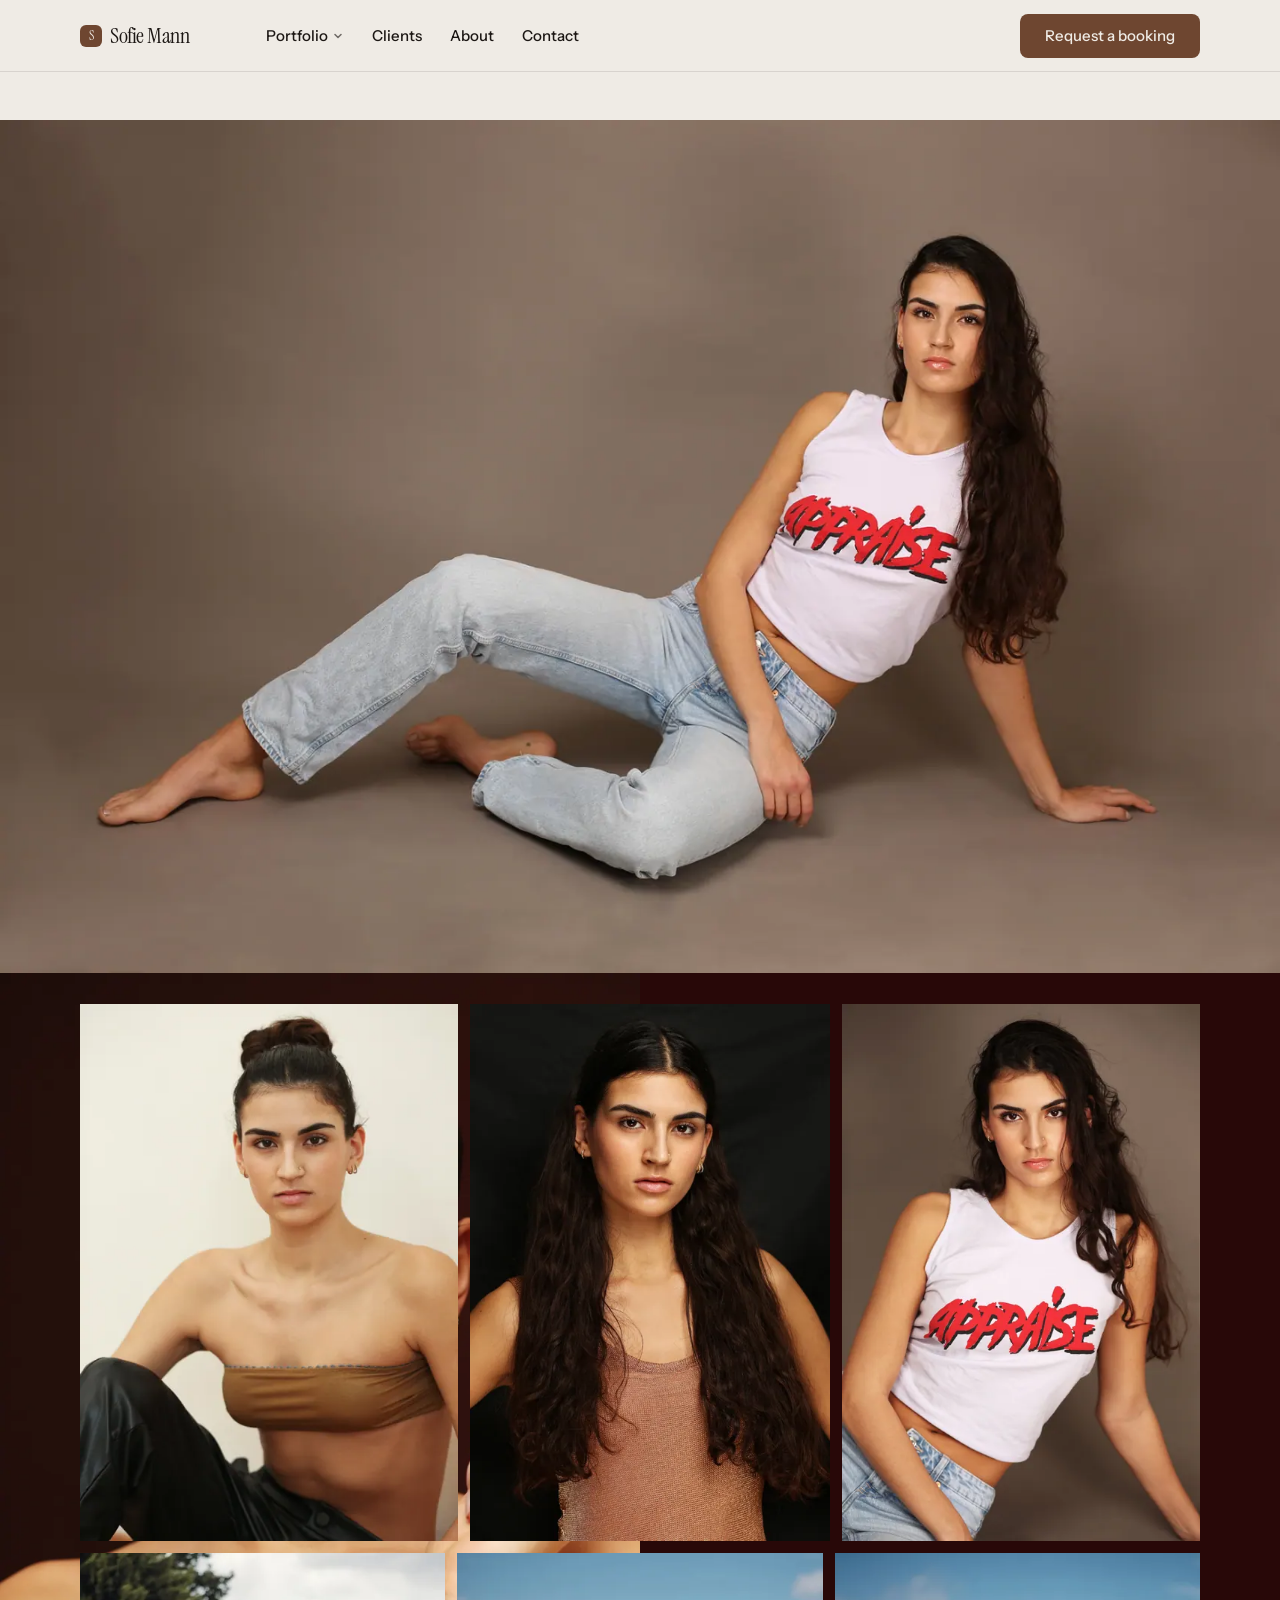
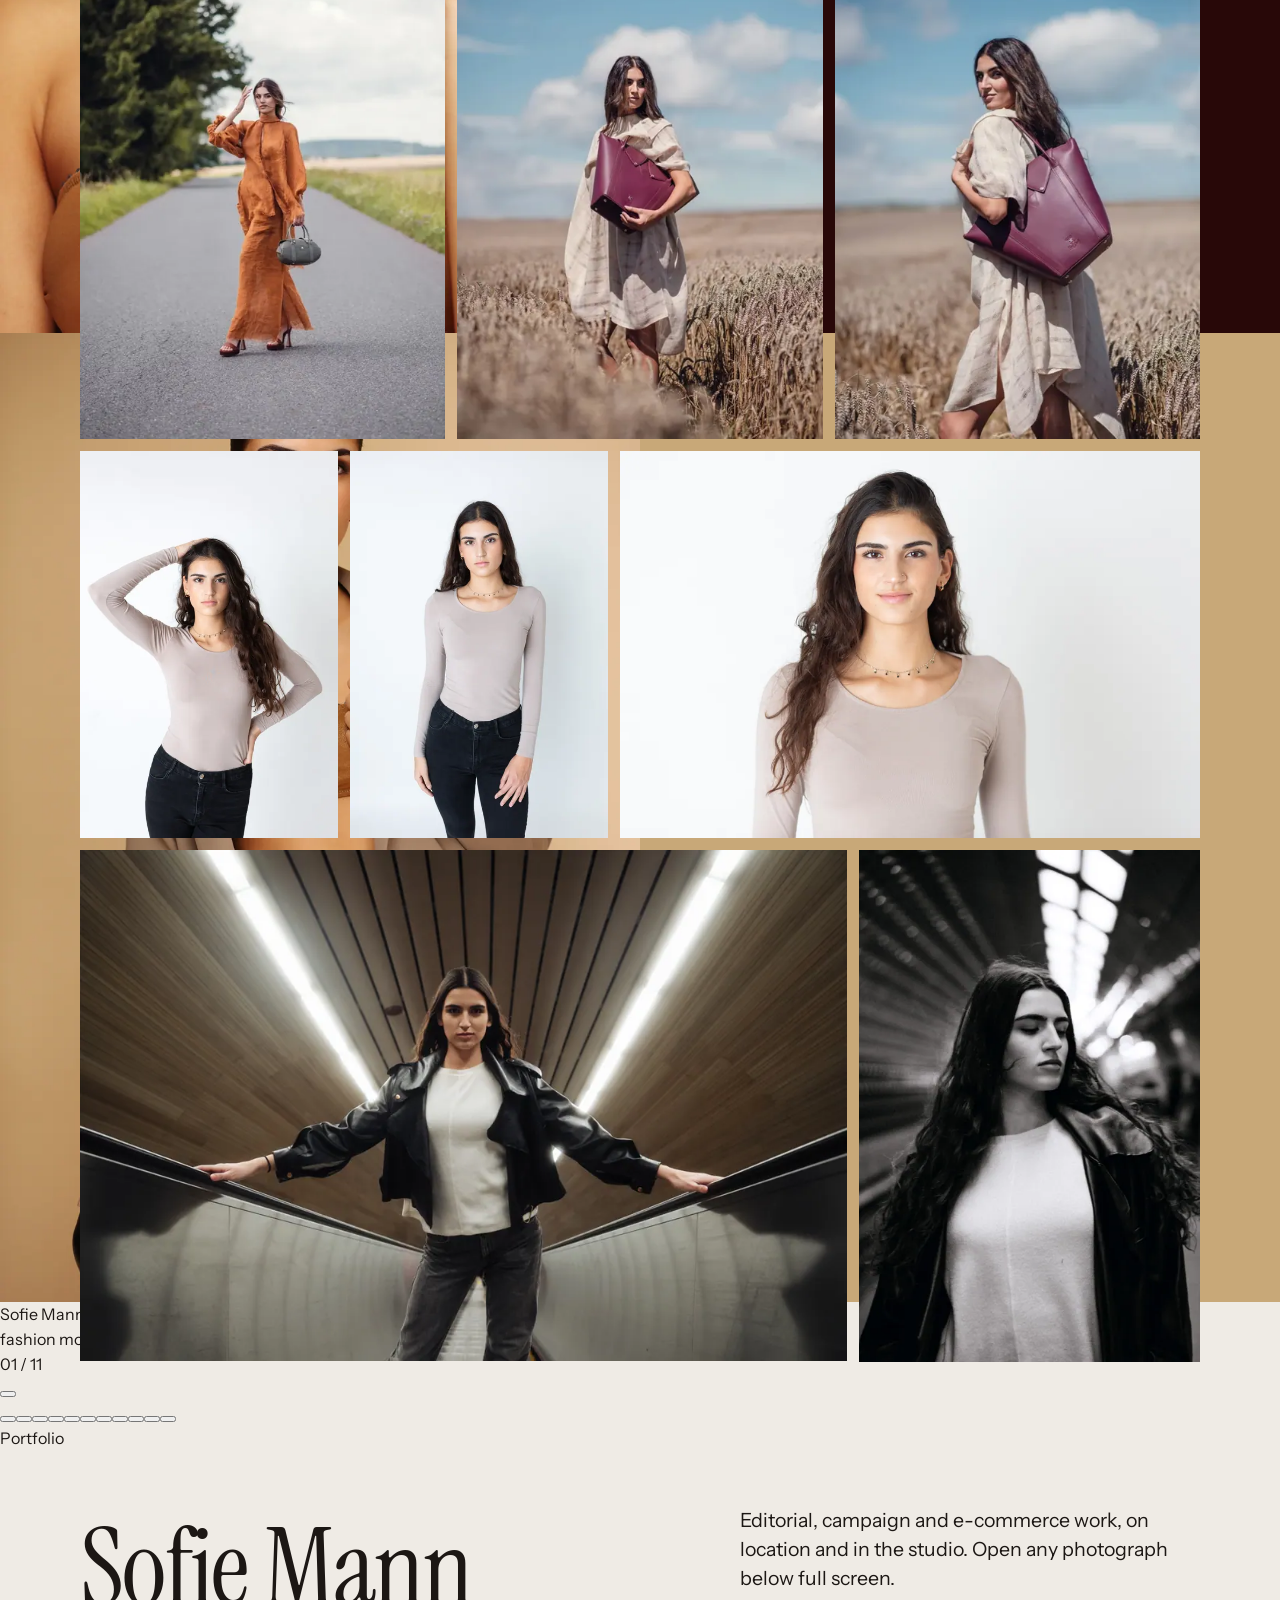
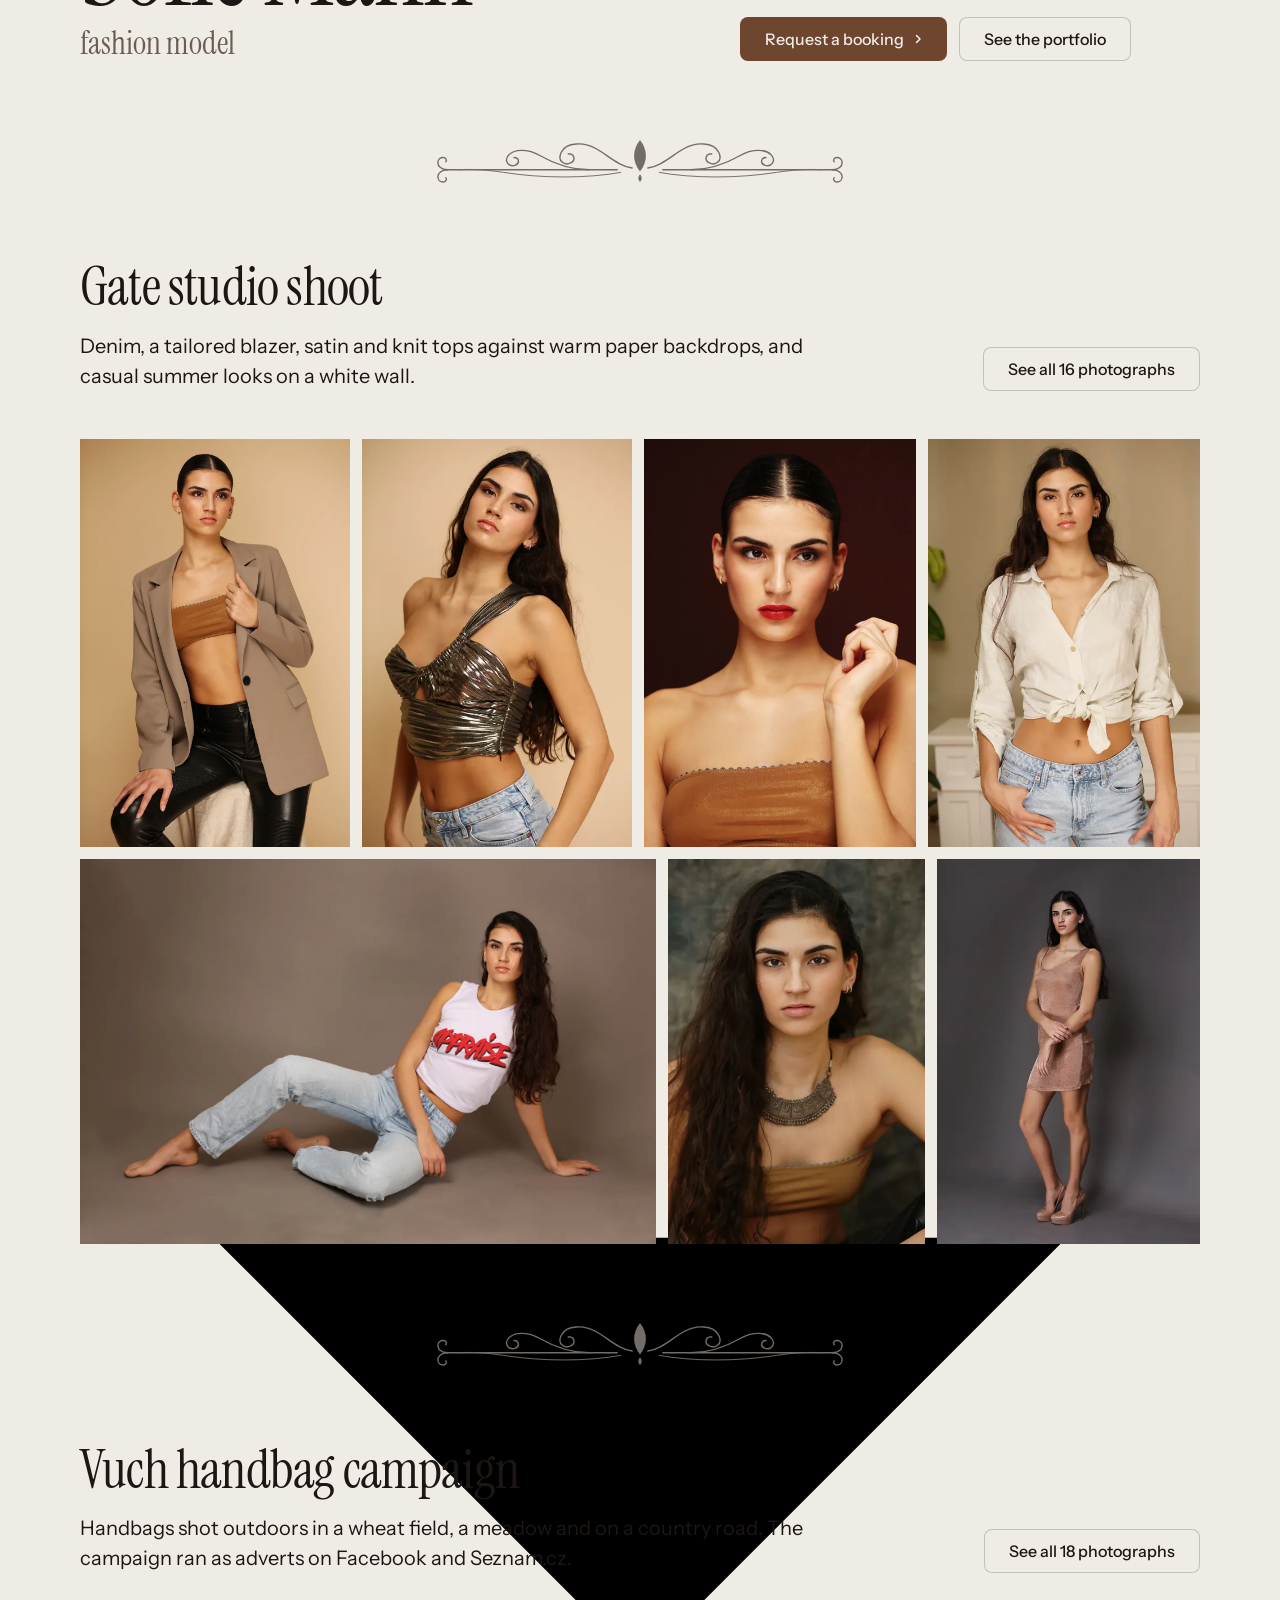
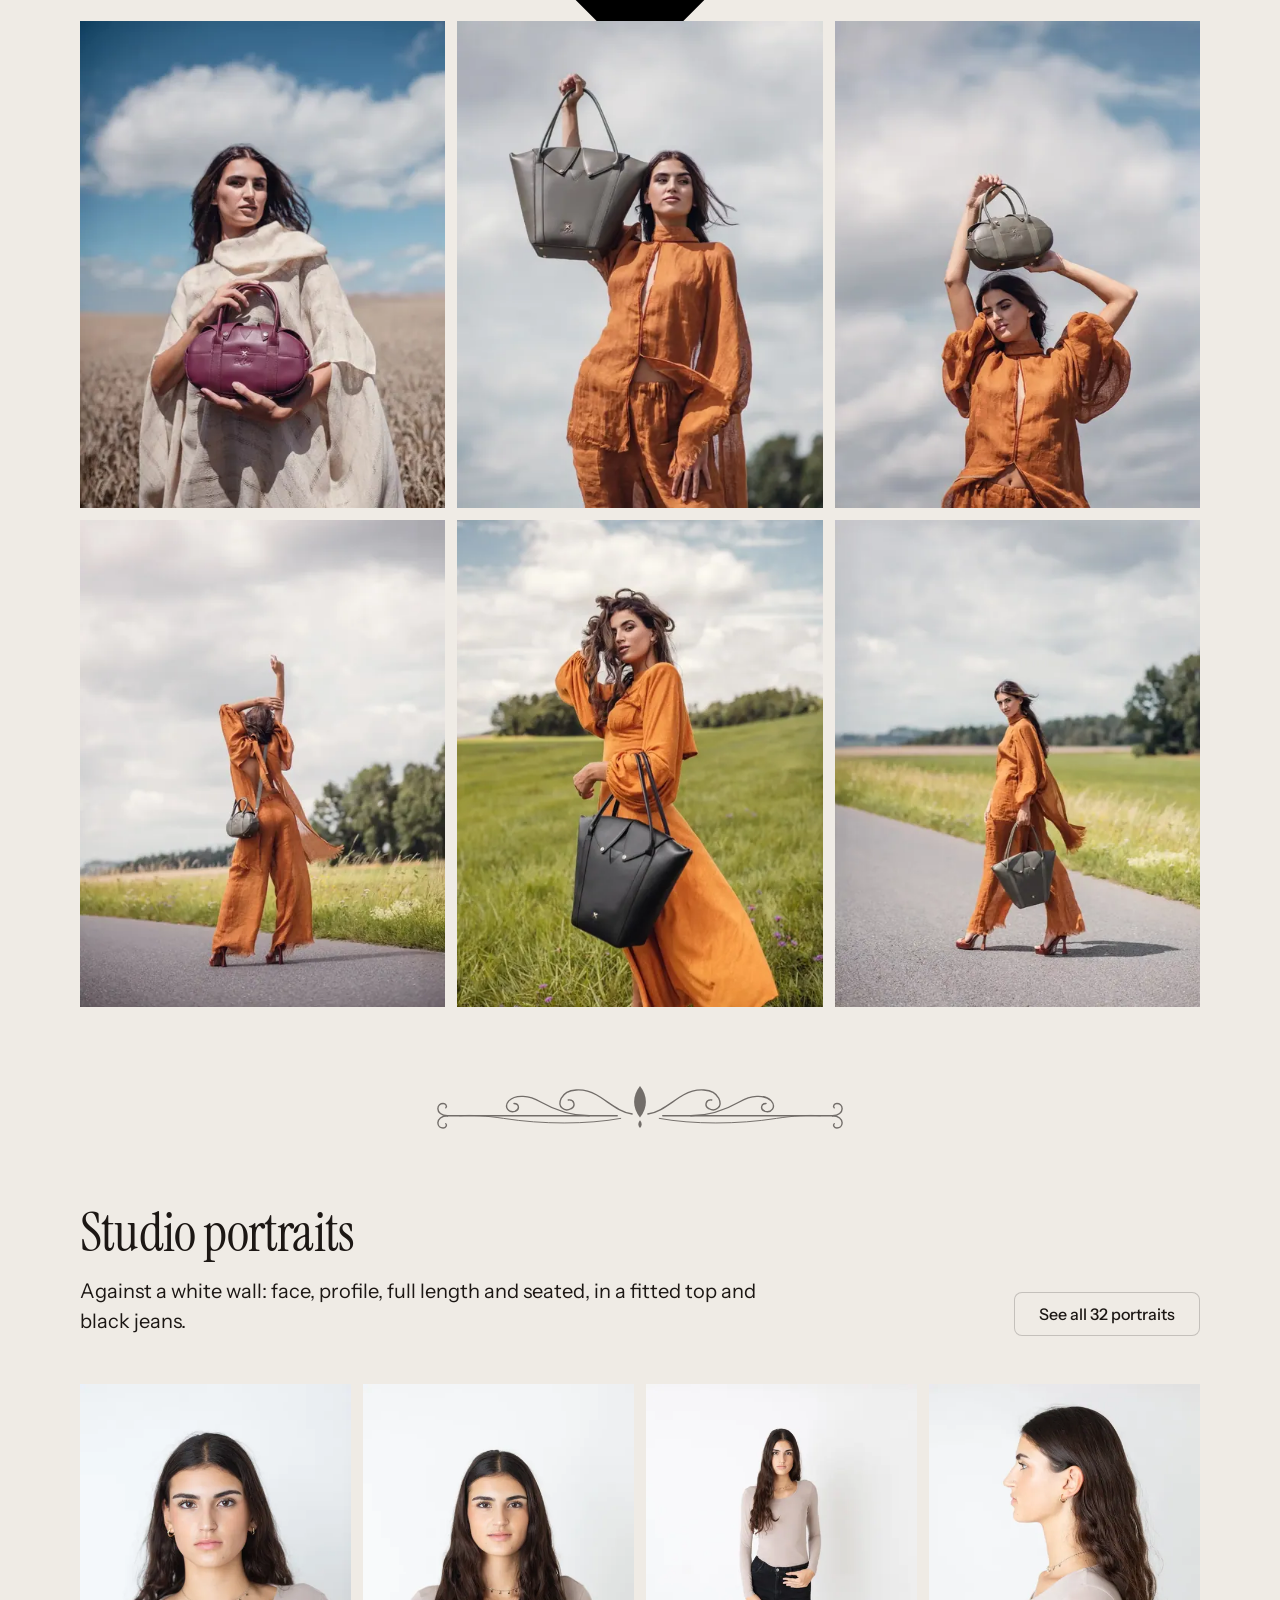
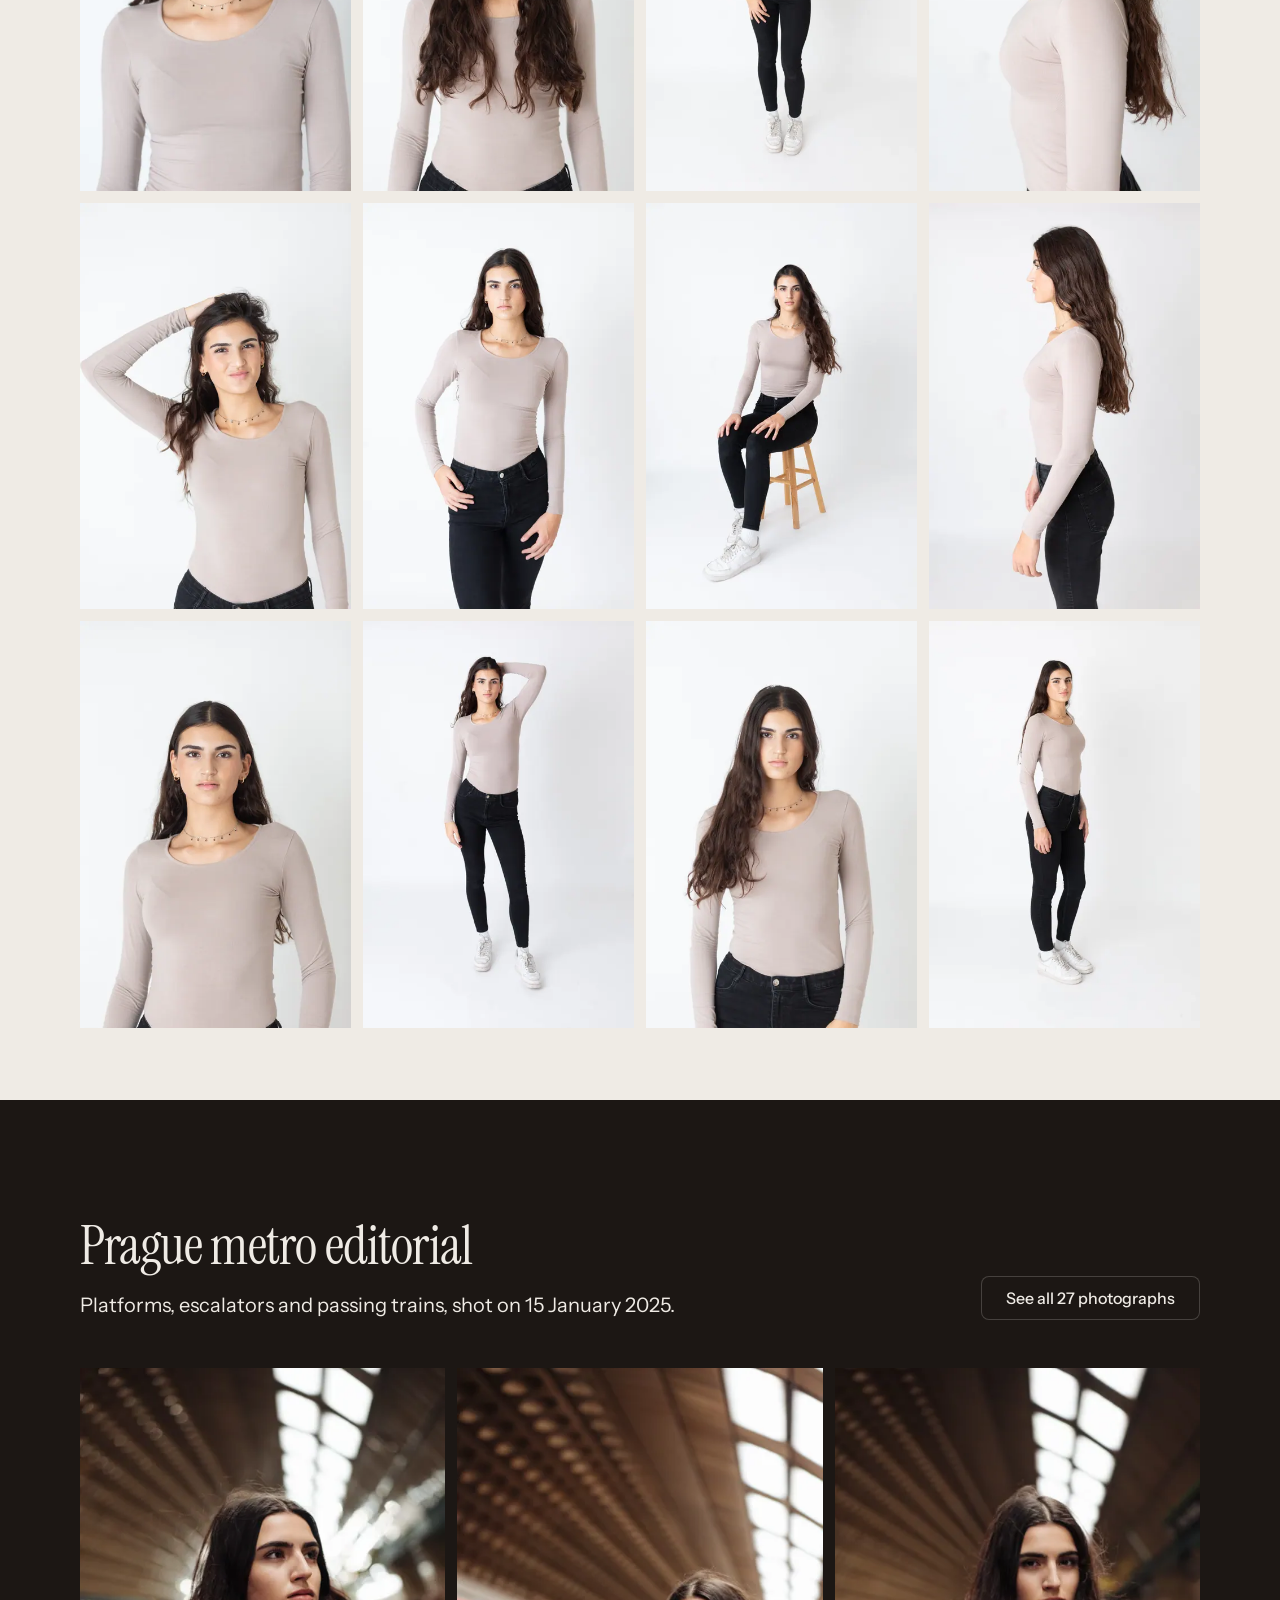
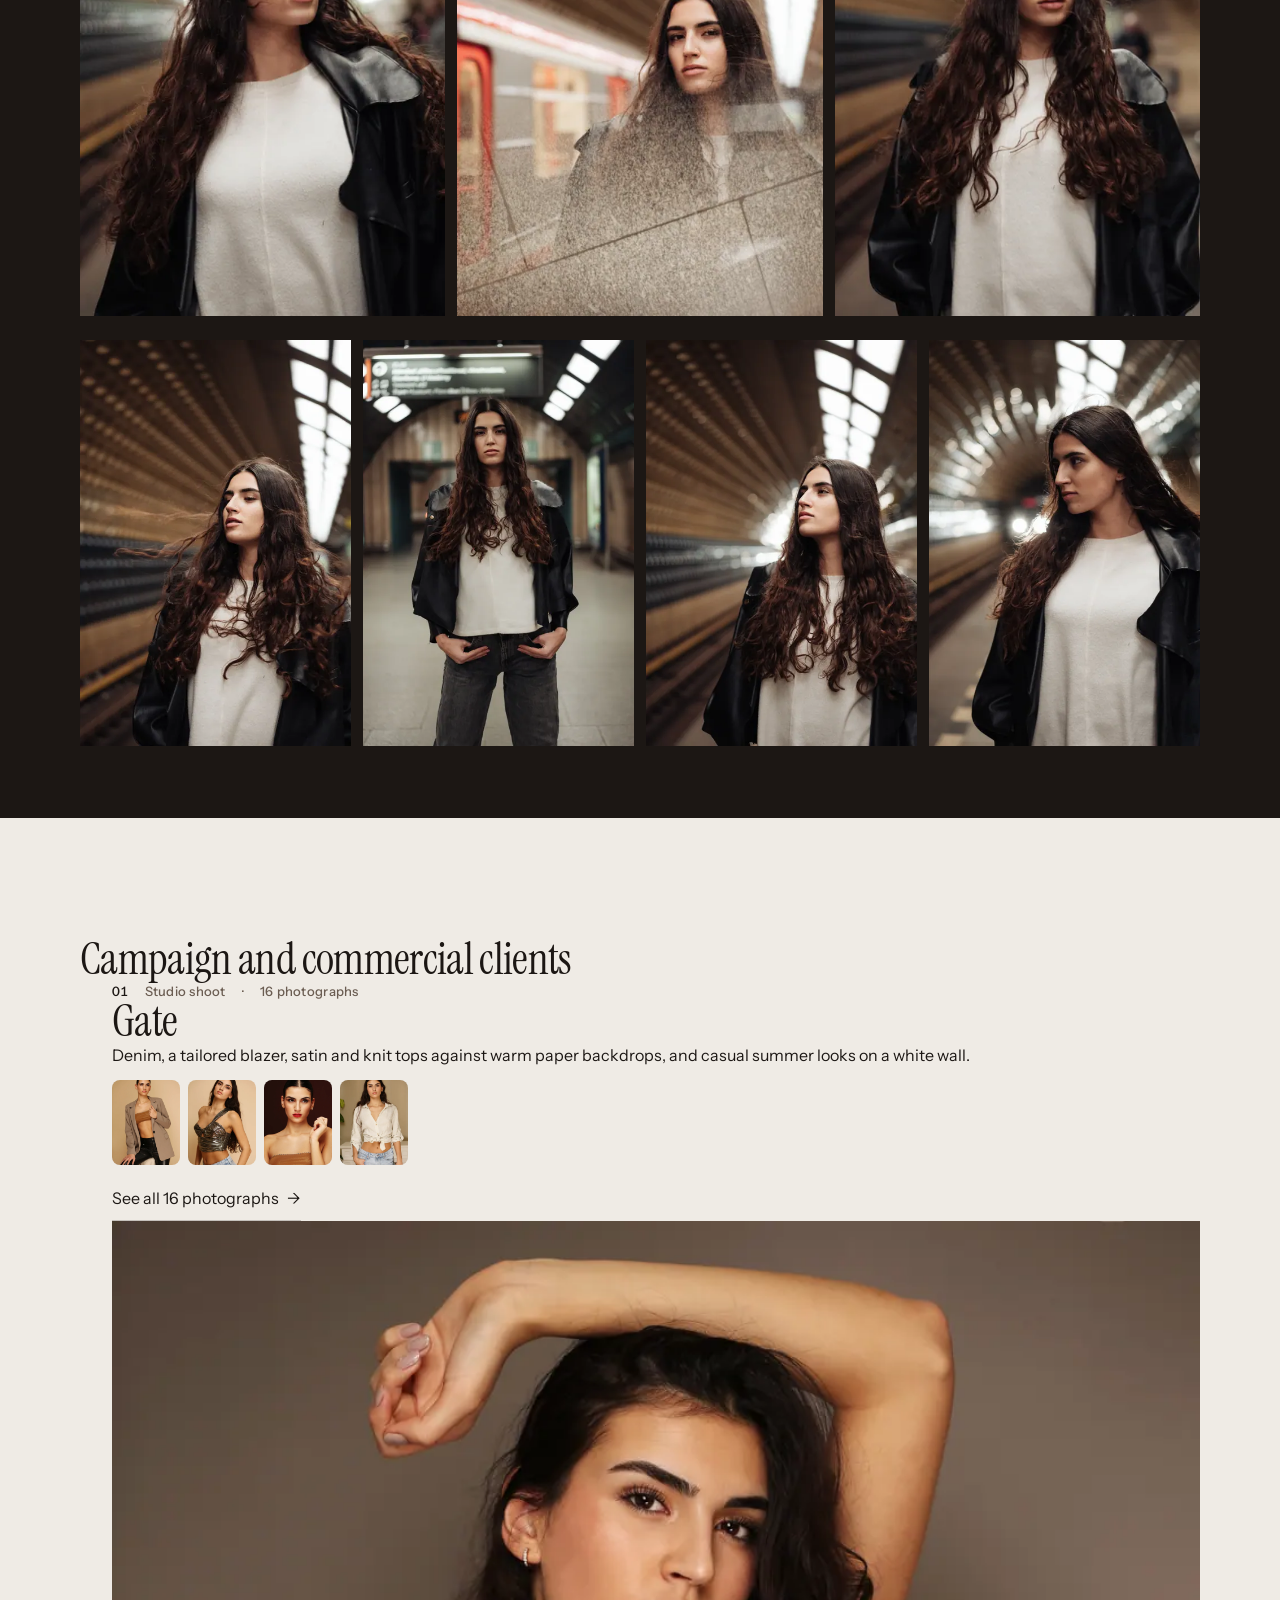
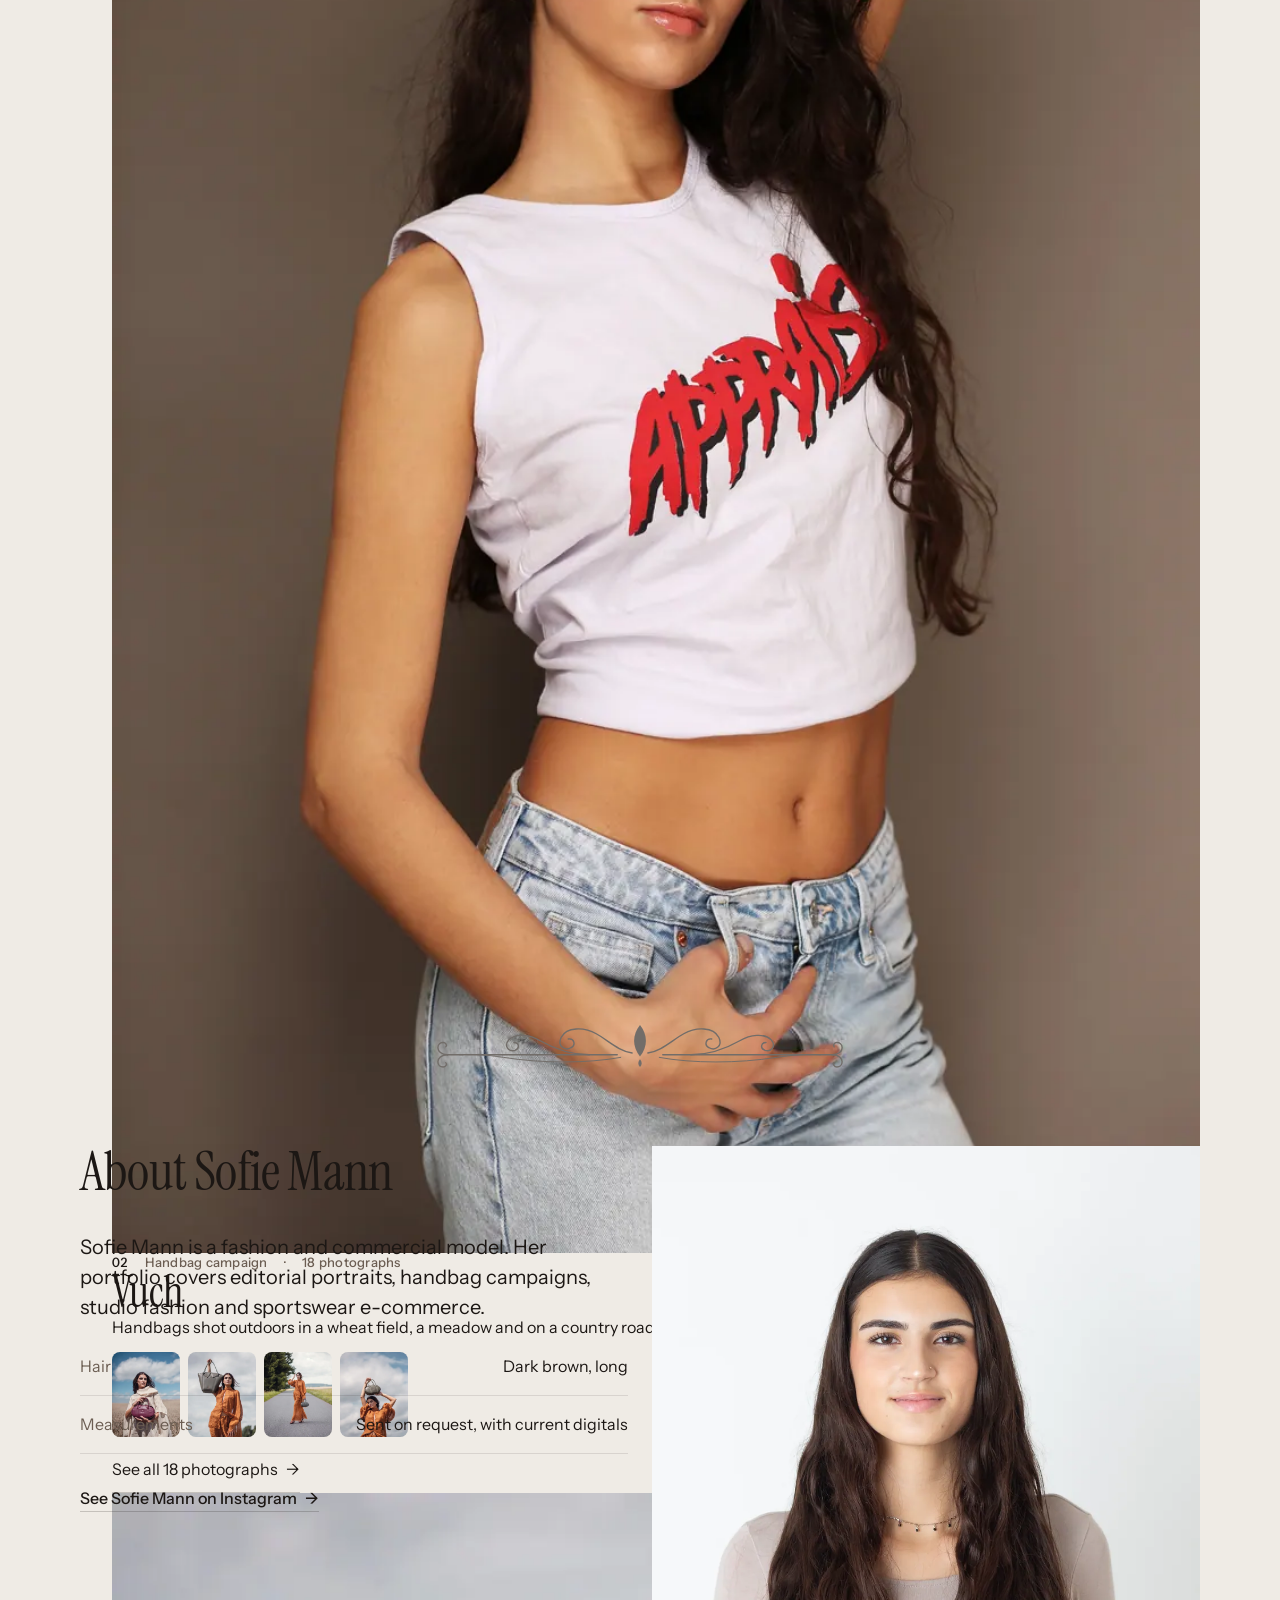
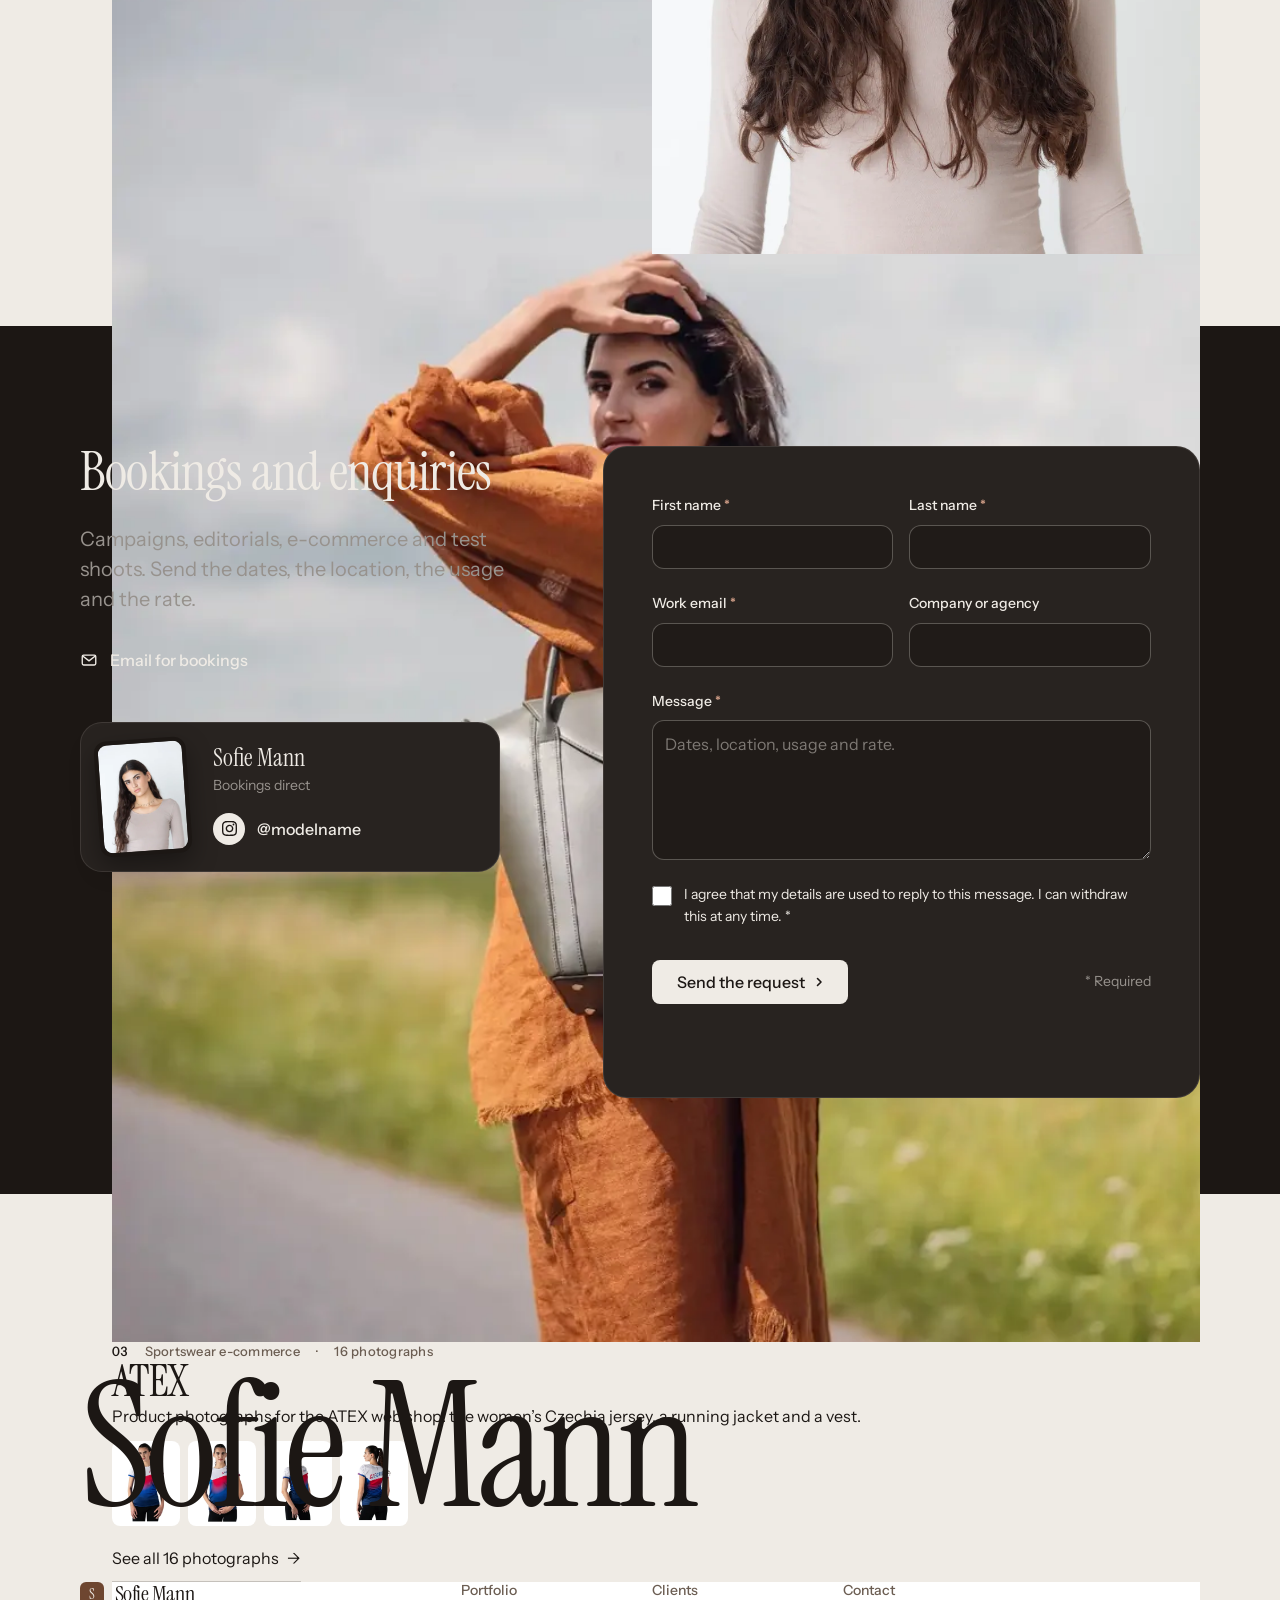
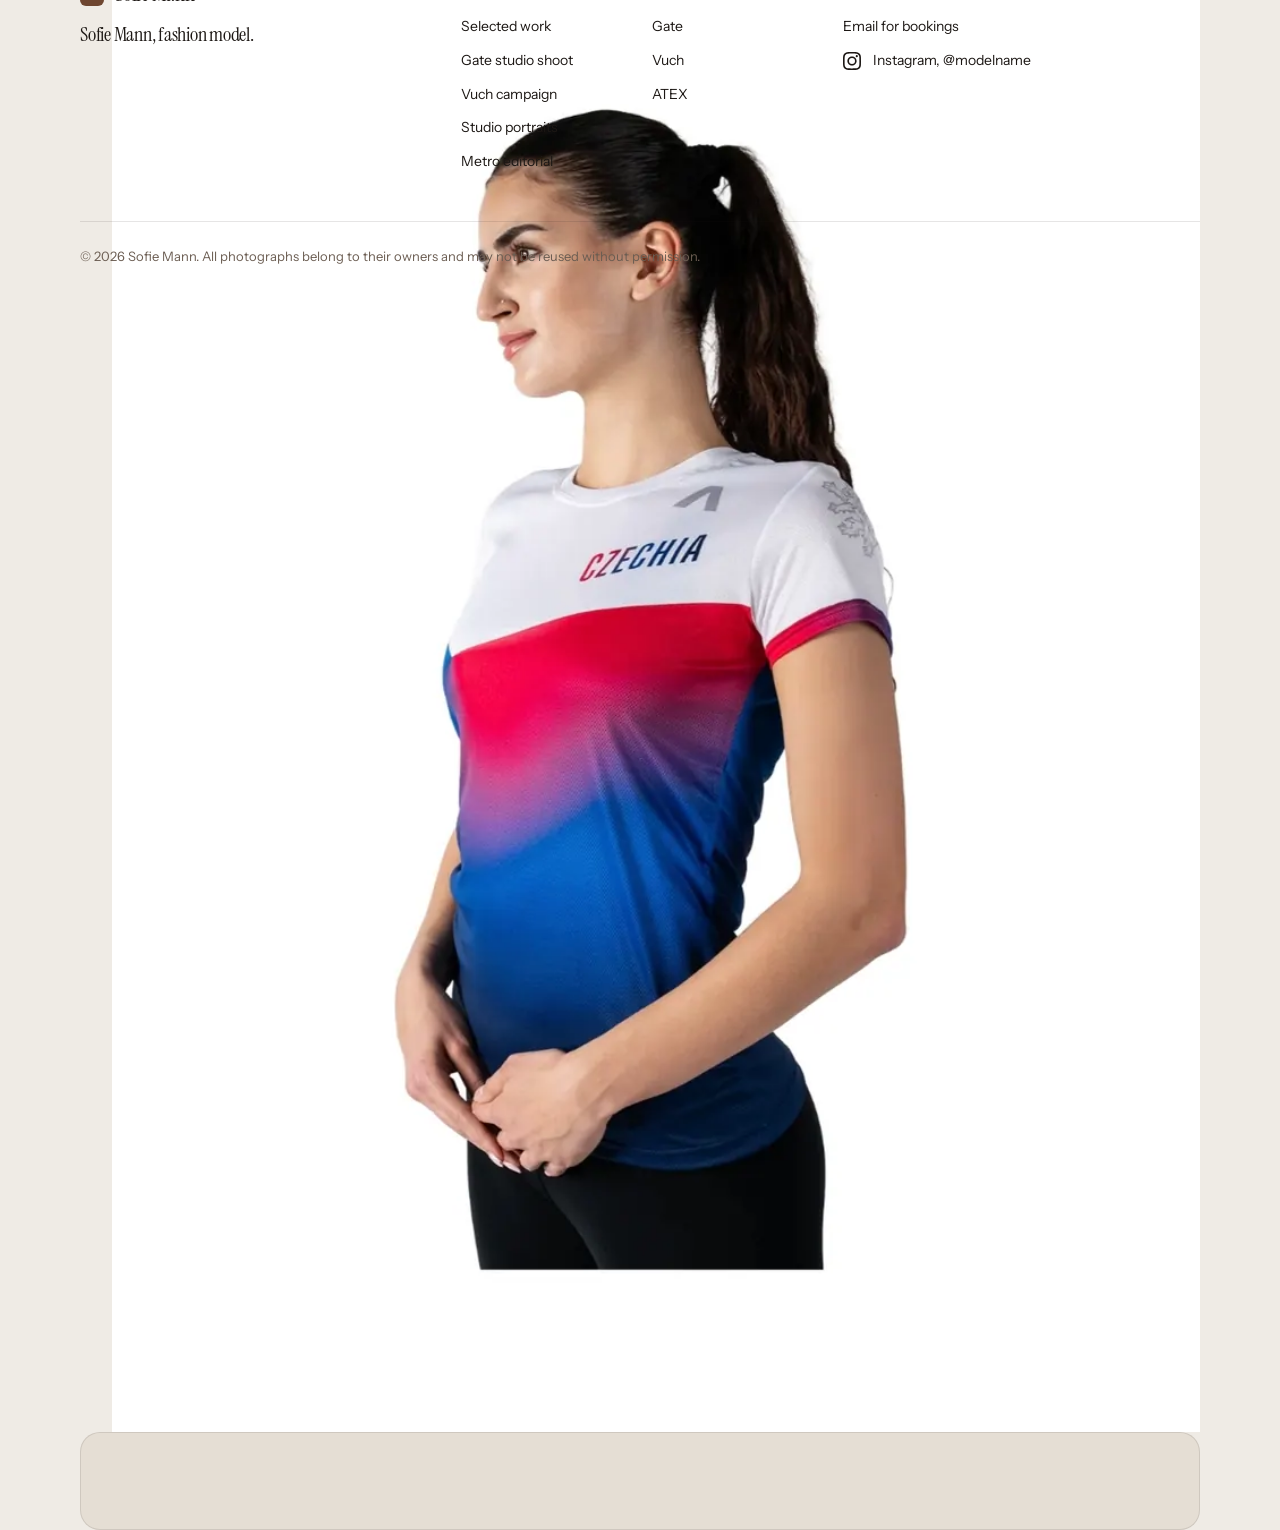
==== commit aa4a5ab3: "Order the shoots Gate, Vuch, studio portraits, Prague The showreel, the landing grid, the gallery se" ====
--- a/public/index.html
+++ b/public/index.html
@@ -1 +1 @@
-<!DOCTYPE html><html lang="en" data-type="service" data-radius="soft" data-buttons="solid" data-motion=""><head><meta charSet="utf-8"/><meta name="viewport" content="width=device-width, initial-scale=1, viewport-fit=cover"/><link rel="preload" as="image" imageSrcSet="/photos/vuch-vuch-10-480.webp 480w, /photos/vuch-vuch-10-960.webp 960w" imageSizes="300px"/><link rel="preload" as="image" imageSrcSet="/photos/prague-dsc5931-480.webp 480w, /photos/prague-dsc5931-960.webp 960w, /photos/prague-dsc5931-1440.webp 1440w, /photos/prague-dsc5931-2048.webp 2048w" imageSizes="100vw" fetchPriority="high"/><link rel="preload" as="image" imageSrcSet="/photos/prague-dsc5957-480.webp 480w, /photos/prague-dsc5957-960.webp 960w, /photos/prague-dsc5957-1440.webp 1440w, /photos/prague-dsc5957-2048.webp 2048w" imageSizes="50vw"/><link rel="preload" as="image" imageSrcSet="/photos/prague-dsc5959-480.webp 480w, /photos/prague-dsc5959-960.webp 960w, /photos/prague-dsc5959-1440.webp 1440w, /photos/prague-dsc5959-2048.webp 2048w" imageSizes="50vw"/><link rel="preload" as="image" imageSrcSet="/photos/prague-dsc5913-480.webp 480w, /photos/prague-dsc5913-960.webp 960w, /photos/prague-dsc5913-1440.webp 1440w, /photos/prague-dsc5913-2048.webp 2048w" imageSizes="(max-width: 639px) 100vw, (max-width: 1440px) 67vw, 858px" fetchPriority="high"/><link rel="preload" as="image" imageSrcSet="/photos/vuch-vuch-10-480.webp 480w, /photos/vuch-vuch-10-960.webp 960w" imageSizes="(max-width: 639px) 100vw, (max-width: 1440px) 33vw, 422px"/><link rel="preload" as="script" fetchPriority="low" href="/_next/static/chunks/0j1we3cwg31qe.js"/><script src="/_next/static/chunks/1cuyxw6v18rxx.js" async=""></script><script src="/_next/static/chunks/39_j1bdzreq0m.js" async=""></script><script src="/_next/static/chunks/turbopack-2u1d16houkiyo.js" async=""></script><script src="/_next/static/chunks/0n43dzw82js-j.js" async=""></script><script src="/_next/static/chunks/1r4_btxi0fj_v.js" async=""></script><link rel="preload" href="https://fonts.googleapis.com/css2?family=Instrument+Serif&amp;family=Instrument+Sans:wdth,wght@75..100,400..600&amp;display=swap" as="style"/><link rel="preload" href="/assets/system.css" as="style"/><link rel="preload" href="/assets/ui/cards.css" as="style"/><link rel="preload" href="/assets/motion/motion.css" as="style"/><link rel="preload" href="/assets/layout/layout.css" as="style"/><link rel="preload" href="/assets/icons/icon.css" as="style"/><link rel="preload" href="/site.css?v=mwq8a7bx" as="style"/><link rel="modulepreload" href="/assets/system.js"/><link rel="modulepreload" href="/assets/motion/motion.js"/><link rel="modulepreload" href="/assets/moments/moments.js"/><link rel="modulepreload" href="/assets/moments/lib.js"/><link rel="modulepreload" href="/assets/moments/pinned-chapters/moment.js"/><link rel="preconnect" href="https://fonts.googleapis.com"/><link rel="preconnect" href="https://fonts.gstatic.com" crossorigin=""/><link rel="modulepreload" href="/assets/system.js"/><link rel="modulepreload" href="/assets/motion/motion.js"/><link rel="modulepreload" href="/assets/moments/moments.js"/><link rel="modulepreload" href="/assets/moments/lib.js"/><link rel="modulepreload" href="/assets/moments/pinned-chapters/moment.js"/><meta name="theme-color" content="#efebe5"/><title>Sofie Mann: fashion model portfolio</title><meta name="description" content="Editorial, campaign and e-commerce photographs of Sofie Mann, fashion model, with booking contacts for agencies, photographers and brands."/><meta name="site-kind" content="other"/><meta name="page-type" content="service"/><link rel="canonical" href="https://sofiamann-webpage.fandlimartin.workers.dev"/><meta property="og:title" content="Sofie Mann: fashion model portfolio"/><meta property="og:description" content="Portfolio and bookings for Sofie Mann, fashion model."/><meta property="og:image" content="https://sofiamann-webpage.fandlimartin.workers.dev/share.jpg"/><meta property="og:image:width" content="1200"/><meta property="og:image:height" content="630"/><meta property="og:image:alt" content="Sofie Mann, fashion model"/><meta property="og:type" content="website"/><meta name="twitter:card" content="summary_large_image"/><meta name="twitter:title" content="Sofie Mann: fashion model portfolio"/><meta name="twitter:description" content="Portfolio and bookings for Sofie Mann, fashion model."/><meta name="twitter:image" content="https://sofiamann-webpage.fandlimartin.workers.dev/share.jpg"/><link rel="icon" href="/favicon.svg" type="image/svg+xml"/><link href="https://fonts.googleapis.com/css2?family=Instrument+Serif&amp;family=Instrument+Sans:wdth,wght@75..100,400..600&amp;display=swap" rel="stylesheet"/><link rel="stylesheet" href="/assets/system.css"/><link rel="stylesheet" href="/assets/ui/cards.css"/><link rel="stylesheet" href="/assets/motion/motion.css"/><link rel="stylesheet" href="/assets/layout/layout.css"/><link rel="stylesheet" href="/assets/icons/icon.css"/><style>:root{--p-bg:#efebe5;--p-surface:#e5ded4;--p-ink:#1c1714;--p-muted:#6b5d52;--p-accent:#6e4630;--p-accent-ink:#efebe5;--p-action:#6e4630;--p-action-ink:#efebe5;--p-inv-bg:#1c1714;--p-inv-surface:#282320;--p-inv-ink:#efebe5;--p-inv-muted:#97928d;--p-inv-accent:#efebe5;--p-inv-accent-ink:#1c1714;--p-inv-action:#efebe5;--p-inv-action-ink:#1c1714;--font-display:"Instrument Serif",Georgia,serif;--font-text:"Instrument Sans",system-ui,sans-serif;--display-weight:400;--display-tracking:-0.012em;--display-tracking-xl:-0.016em}</style><link rel="stylesheet" href="/site.css?v=mwq8a7bx"/><script>document.documentElement.classList.add('m-enter');setTimeout(function(){document.documentElement.classList.add('m-enter-done')},700);document.documentElement.classList.add('mo-js');setTimeout(function(){document.documentElement.classList.add('mo-safe')},2500)</script><script src="/_next/static/chunks/0cz1d0mv5g_q7.js" noModule=""></script></head><body><div hidden=""><!--$--><!--/$--></div><header class="nav"><div class="wrap nav__bar"><a class="skip-link" href="#top">Skip to content</a><a class="nav__logo" href="#top"><span class="mark mark--initial" aria-hidden="true">S</span>Sofie Mann</a><nav class="nav__links" aria-label="Main"><div class="nav__item"><a class="nav__link" href="#portfolio">Portfolio<!-- --> <svg class="chev" viewBox="0 0 12 12" aria-hidden="true"><path d="M3 4.5l3 3 3-3" fill="none" stroke="currentColor" stroke-width="1.5" stroke-linecap="round" stroke-linejoin="round"></path></svg></a><div class="nav__menu"><div class="wrap grid"><div class="menu-col span-3"><p class="t-label">Editorial</p><a href="#portfolio">Selected work<span>The strongest frames of every shoot</span></a><a href="#portraits">Studio portraits<span>32<!-- --> photographs against a white wall</span></a><a href="#editorial">Prague metro editorial<span>27<!-- --> photographs, January 2025</span></a></div><div class="menu-col span-3"><p class="t-label">Clients</p><a href="#clients" data-lightbox="vuch">Vuch handbag campaign<span>18<!-- --> photographs</span></a><a href="#clients" data-lightbox="gate">Gate studio shoot<span>16<!-- --> photographs</span></a><a href="#clients" data-lightbox="atex">ATEX web shop photographs<span>16<!-- --> photographs</span></a></div><a class="menu-card span-3 start-10" href="#portfolio"><div class="panel"><img class="frame__img" src="/photos/vuch-vuch-10-960.webp" srcSet="/photos/vuch-vuch-10-480.webp 480w, /photos/vuch-vuch-10-960.webp 960w" sizes="300px" width="1031" height="1373" alt="Sofie Mann: Holding a burgundy leather handbag against a linen wrap, blue sky and clouds behind" loading="eager" decoding="async" style="background-color:#c8c8c8" data-source="client" data-subject="the model"/></div><span class="t-card">Selected work</span><span class="t-small muted">Open any photograph full screen</span></a></div></div></div><div class="nav__item"><a class="nav__link" href="#clients">Clients</a></div><div class="nav__item"><a class="nav__link" href="#about">About</a></div><div class="nav__item"><a class="nav__link" href="#contact">Contact</a></div></nav><div class="nav__actions"><a class="btn btn--primary" href="#contact">Request a booking</a></div><button class="nav__toggle" type="button" aria-expanded="false" aria-label="Menu"><svg width="18" height="18" viewBox="0 0 18 18" aria-hidden="true"><path d="M2 5h14M2 13h14" stroke="currentColor" stroke-width="1.6" stroke-linecap="round"></path></svg></button></div></header><main id="top"><section class="reel" aria-roledescription="carousel" aria-label="Showreel: Sofie Mann, fashion model"><div class="reel__stage"><div class="reel__shot reel__shot--single is-active" data-on="" data-move="in" role="group" aria-roledescription="slide" aria-label="1 of 11"><div class="reel__panel" style="background-color:#281818"><img class="reel__img" src="/photos/prague-dsc5931-1440.webp" srcSet="/photos/prague-dsc5931-480.webp 480w, /photos/prague-dsc5931-960.webp 960w, /photos/prague-dsc5931-1440.webp 1440w, /photos/prague-dsc5931-2048.webp 2048w" sizes="100vw" alt="Sofie Mann, Prague metro editorial" style="object-position:50% 42%" loading="eager" decoding="sync" fetchPriority="high" draggable="false"/></div></div><div class="reel__shot reel__shot--pair" data-move="out" role="group" aria-roledescription="slide" aria-label="2 of 11" aria-hidden="true"><div class="reel__panel" style="background-color:#080808"><img class="reel__img" src="/photos/prague-dsc5957-1440.webp" srcSet="/photos/prague-dsc5957-480.webp 480w, /photos/prague-dsc5957-960.webp 960w, /photos/prague-dsc5957-1440.webp 1440w, /photos/prague-dsc5957-2048.webp 2048w" sizes="50vw" alt="Sofie Mann: Portrait on a Prague metro platform, long dark hair over a black leather coat, ceiling lights behind" style="object-position:50% 25%" loading="eager" decoding="async" draggable="false"/></div><div class="reel__panel" style="background-color:#080808"><img class="reel__img" src="/photos/prague-dsc5959-1440.webp" srcSet="/photos/prague-dsc5959-480.webp 480w, /photos/prague-dsc5959-960.webp 960w, /photos/prague-dsc5959-1440.webp 1440w, /photos/prague-dsc5959-2048.webp 2048w" sizes="50vw" alt="Sofie Mann: Black and white portrait on a metro platform, looking down to one side" style="object-position:50% 25%" loading="eager" decoding="async" draggable="false"/></div></div><div class="reel__shot reel__shot--pair" data-move="left" role="group" aria-roledescription="slide" aria-label="3 of 11" aria-hidden="true"><div class="reel__panel" style="background-color:#c8c8c8"></div><div class="reel__panel" style="background-color:#d8d8d8"></div></div><div class="reel__shot reel__shot--single" data-move="right" role="group" aria-roledescription="slide" aria-label="4 of 11" aria-hidden="true"><div class="reel__panel" style="background-color:#483828"></div></div><div class="reel__shot reel__shot--pair" data-move="in" role="group" aria-roledescription="slide" aria-label="5 of 11" aria-hidden="true"><div class="reel__panel" style="background-color:#280808"></div><div class="reel__panel" style="background-color:#c8a878"></div></div><div class="reel__shot reel__shot--pair" data-move="out" role="group" aria-roledescription="slide" aria-label="6 of 11" aria-hidden="true"><div class="reel__panel" style="background-color:#f8f8f8"></div><div class="reel__panel" style="background-color:#e8e8e8"></div></div><div class="reel__shot reel__shot--single" data-move="left" role="group" aria-roledescription="slide" aria-label="7 of 11" aria-hidden="true"><div class="reel__panel" style="background-color:#786858"></div></div><div class="reel__shot reel__shot--pair" data-move="right" role="group" aria-roledescription="slide" aria-label="8 of 11" aria-hidden="true"><div class="reel__panel" style="background-color:#c8c8c8"></div><div class="reel__panel" style="background-color:#e8e8e8"></div></div><div class="reel__shot reel__shot--pair" data-move="in" role="group" aria-roledescription="slide" aria-label="9 of 11" aria-hidden="true"><div class="reel__panel" style="background-color:#181818"></div><div class="reel__panel" style="background-color:#281818"></div></div><div class="reel__shot reel__shot--pair" data-move="out" role="group" aria-roledescription="slide" aria-label="10 of 11" aria-hidden="true"><div class="reel__panel" style="background-color:#d8b898"></div><div class="reel__panel" style="background-color:#181808"></div></div><div class="reel__shot reel__shot--single" data-move="left" role="group" aria-roledescription="slide" aria-label="11 of 11" aria-hidden="true"><div class="reel__panel" style="background-color:#382828"></div></div></div><div class="reel__shade" aria-hidden="true"></div><div class="reel__overlay"><div class="reel__title" aria-hidden="true"><p class="reel__name">Sofie Mann</p><p class="reel__role">fashion model</p></div><div class="reel__controls"><p class="reel__count" aria-hidden="true"><span>01</span> / <!-- -->11</p><button type="button" class="reel__btn" aria-pressed="false" aria-label="Pause the showreel"><svg viewBox="0 0 20 20" aria-hidden="true"><path d="M7 4.5v11M13 4.5v11"></path></svg></button></div><div class="reel__progress"><button type="button" class="reel__seg is-active" aria-label="Show shot 1 of 11" aria-current="true"><span class="reel__seg-track"><span class="reel__seg-fill"></span></span></button><button type="button" class="reel__seg" aria-label="Show shot 2 of 11"><span class="reel__seg-track"><span class="reel__seg-fill"></span></span></button><button type="button" class="reel__seg" aria-label="Show shot 3 of 11"><span class="reel__seg-track"><span class="reel__seg-fill"></span></span></button><button type="button" class="reel__seg" aria-label="Show shot 4 of 11"><span class="reel__seg-track"><span class="reel__seg-fill"></span></span></button><button type="button" class="reel__seg" aria-label="Show shot 5 of 11"><span class="reel__seg-track"><span class="reel__seg-fill"></span></span></button><button type="button" class="reel__seg" aria-label="Show shot 6 of 11"><span class="reel__seg-track"><span class="reel__seg-fill"></span></span></button><button type="button" class="reel__seg" aria-label="Show shot 7 of 11"><span class="reel__seg-track"><span class="reel__seg-fill"></span></span></button><button type="button" class="reel__seg" aria-label="Show shot 8 of 11"><span class="reel__seg-track"><span class="reel__seg-fill"></span></span></button><button type="button" class="reel__seg" aria-label="Show shot 9 of 11"><span class="reel__seg-track"><span class="reel__seg-fill"></span></span></button><button type="button" class="reel__seg" aria-label="Show shot 10 of 11"><span class="reel__seg-track"><span class="reel__seg-fill"></span></span></button><button type="button" class="reel__seg" aria-label="Show shot 11 of 11"><span class="reel__seg-track"><span class="reel__seg-fill"></span></span></button></div><a class="reel__scroll" href="#portfolio"><span>Portfolio</span><svg viewBox="0 0 12 20" aria-hidden="true"><path d="M6 2v15M2 13l4 4 4-4"></path></svg></a></div></section><section class="hero hero--mosaic" data-enter="true" aria-labelledby="hero-h"><div class="wrap"><div class="landing__head"><h1 id="hero-h" data-enter-whole=""><span class="landing__name">Sofie Mann</span><span class="landing__comma">, </span><span class="landing__role">fashion model</span></h1><div class="landing__side"><p class="hero__lead">Editorial, campaign and e-commerce work, on location and in the studio. Open any photograph below full screen.</p><div class="btn-row"><a class="btn btn--primary" href="#contact">Request a booking<svg class="m-arrow" viewBox="0 0 12 12" aria-hidden="true"><path class="m-arrow__stem" d="M1 6h8"></path><path class="m-arrow__head" d="M4.5 2.5 8 6l-3.5 3.5"></path></svg></a><a class="btn btn--secondary" href="#editorial">See the metro editorial</a></div></div></div><div class="hero__mosaic" id="portfolio" data-enter-media=""><div class="prows"><div class="prow"><div class="pgroup"><button type="button" class="ph m-zoom" data-lightbox="prague" data-photo="prague-dsc5913" aria-label="Open full screen: Sofie Mann: Standing between the handrails of a long metro escalator, arms spread, light strips converging overhead" style="--g:150.00;--ar:7008 / 4672"><img src="/photos/prague-dsc5913-960.webp" srcSet="/photos/prague-dsc5913-480.webp 480w, /photos/prague-dsc5913-960.webp 960w, /photos/prague-dsc5913-1440.webp 1440w, /photos/prague-dsc5913-2048.webp 2048w" sizes="(max-width: 639px) 100vw, (max-width: 1440px) 67vw, 858px" width="7008" height="4672" alt="Sofie Mann: Standing between the handrails of a long metro escalator, arms spread, light strips converging overhead" loading="eager" decoding="sync" fetchPriority="high" style="background-color:#483828" data-source="client" data-subject="the model"/></button></div><div class="pgroup"><button type="button" class="ph m-zoom" data-lightbox="vuch" data-photo="vuch-vuch-10" aria-label="Open full screen: Sofie Mann: Holding a burgundy leather handbag against a linen wrap, blue sky and clouds behind" style="--g:75.09;--ar:1031 / 1373"><img src="/photos/vuch-vuch-10-960.webp" srcSet="/photos/vuch-vuch-10-480.webp 480w, /photos/vuch-vuch-10-960.webp 960w" sizes="(max-width: 639px) 100vw, (max-width: 1440px) 33vw, 422px" width="1031" height="1373" alt="Sofie Mann: Holding a burgundy leather handbag against a linen wrap, blue sky and clouds behind" loading="eager" decoding="async" style="background-color:#c8c8c8" data-source="client" data-subject="the model"/></button></div></div><div class="prow"><div class="pgroup"><button type="button" class="ph m-zoom" data-lightbox="portraits" data-photo="portraits-portrety-sofi-31-of-32" aria-label="Open full screen: Sofie Mann: Arm behind her head, chin raised" style="--g:66.67;--ar:3500 / 5250"><img src="/photos/portraits-portrety-sofi-31-of-32-960.webp" srcSet="/photos/portraits-portrety-sofi-31-of-32-480.webp 480w, /photos/portraits-portrety-sofi-31-of-32-960.webp 960w, /photos/portraits-portrety-sofi-31-of-32-1440.webp 1440w, /photos/portraits-portrety-sofi-31-of-32-2048.webp 2048w" sizes="(max-width: 639px) 50vw, (max-width: 1440px) 32vw, 410px" width="3500" height="5250" alt="Sofie Mann: Arm behind her head, chin raised" loading="lazy" decoding="async" style="background-color:#f8f8f8" data-source="client" data-subject="the model"/></button><button type="button" class="ph m-zoom" data-lightbox="vuch" data-photo="vuch-vuch-4" aria-label="Open full screen: Sofie Mann: A grey leather handbag held overhead, rust orange linen suit against the sky" style="--g:75.05;--ar:1035 / 1379"><img src="/photos/vuch-vuch-4-960.webp" srcSet="/photos/vuch-vuch-4-480.webp 480w, /photos/vuch-vuch-4-960.webp 960w" sizes="(max-width: 639px) 50vw, (max-width: 1440px) 36vw, 461px" width="1035" height="1379" alt="Sofie Mann: A grey leather handbag held overhead, rust orange linen suit against the sky" loading="lazy" decoding="async" style="background-color:#d8d8d8" data-source="client" data-subject="the model"/></button><button type="button" class="ph m-zoom" data-lightbox="prague" data-photo="prague-dsc5959" aria-label="Open full screen: Sofie Mann: Black and white portrait on a metro platform, looking down to one side" style="--g:66.67;--ar:4672 / 7008"><img src="/photos/prague-dsc5959-960.webp" srcSet="/photos/prague-dsc5959-480.webp 480w, /photos/prague-dsc5959-960.webp 960w, /photos/prague-dsc5959-1440.webp 1440w, /photos/prague-dsc5959-2048.webp 2048w" sizes="(max-width: 639px) 100vw, (max-width: 1440px) 32vw, 410px" width="4672" height="7008" alt="Sofie Mann: Black and white portrait on a metro platform, looking down to one side" loading="lazy" decoding="async" style="background-color:#080808" data-source="client" data-subject="the model"/></button></div></div><div class="prow"><div class="pgroup"><button type="button" class="ph m-zoom" data-lightbox="atex" data-photo="atex-img-20261104-124845" aria-label="Open full screen: Sofie Mann: Front view in the white, red and blue women’s Czechia jersey on a white background" style="--g:74.96;--ar:994 / 1326"><img src="/photos/atex-img-20261104-124845-960.webp" srcSet="/photos/atex-img-20261104-124845-480.webp 480w, /photos/atex-img-20261104-124845-960.webp 960w" sizes="(max-width: 639px) 50vw, (max-width: 1440px) 33vw, 422px" width="994" height="1326" alt="Sofie Mann: Front view in the white, red and blue women’s Czechia jersey on a white background" loading="lazy" decoding="async" style="background-color:#f8f8f8" data-source="client" data-subject="the model"/></button><button type="button" class="ph m-zoom" data-lightbox="vuch" data-photo="vuch-vuch-14" aria-label="Open full screen: Sofie Mann, Vuch handbag campaign" style="--g:75.07;--ar:1006 / 1340"><img src="/photos/vuch-vuch-14-960.webp" srcSet="/photos/vuch-vuch-14-480.webp 480w, /photos/vuch-vuch-14-960.webp 960w" sizes="(max-width: 639px) 50vw, (max-width: 1440px) 33vw, 422px" width="1006" height="1340" alt="Sofie Mann, Vuch handbag campaign" loading="lazy" decoding="async" style="background-color:#e8e8e8" data-source="client" data-subject="the model"/></button><button type="button" class="ph m-zoom" data-lightbox="vuch" data-photo="vuch-vuch-1" aria-label="Open full screen: Sofie Mann, Vuch handbag campaign" style="--g:75.11;--ar:1020 / 1358"><img src="/photos/vuch-vuch-1-960.webp" srcSet="/photos/vuch-vuch-1-480.webp 480w, /photos/vuch-vuch-1-960.webp 960w" sizes="(max-width: 639px) 100vw, (max-width: 1440px) 33vw, 422px" width="1020" height="1358" alt="Sofie Mann, Vuch handbag campaign" loading="lazy" decoding="async" style="background-color:#78a8b8" data-source="client" data-subject="the model"/></button></div></div></div></div></div></section><section class="section g2 ground-inverse" id="editorial" aria-labelledby="editorial-h"><div class="wrap"><div class="group"><div class="section-head section-head--split"><div><h2 id="editorial-h">Prague metro editorial</h2><p>Platforms, escalators and passing trains, shot on 15 January 2025.</p></div><button type="button" class="btn btn--secondary" data-lightbox="prague">See all <!-- -->27<!-- --> photographs</button></div><div class="prows"><div class="prow"><div class="pgroup"><button type="button" class="ph m-zoom" data-lightbox="prague" data-photo="prague-dsc5961" aria-label="Open full screen: Sofie Mann, Prague metro editorial" style="--g:66.67;--ar:4672 / 7008"><img src="/photos/prague-dsc5961-960.webp" srcSet="/photos/prague-dsc5961-480.webp 480w, /photos/prague-dsc5961-960.webp 960w, /photos/prague-dsc5961-1440.webp 1440w, /photos/prague-dsc5961-2048.webp 2048w" sizes="(max-width: 639px) 50vw, (max-width: 1440px) 33vw, 422px" width="4672" height="7008" alt="Sofie Mann, Prague metro editorial" loading="lazy" decoding="async" style="background-color:#080808" data-source="client" data-subject="the model"/></button><button type="button" class="ph m-zoom" data-lightbox="prague" data-photo="prague-dsc6031" aria-label="Open full screen: Sofie Mann: Portrait through glass beside a red and white metro train" style="--g:66.67;--ar:4672 / 7008"><img src="/photos/prague-dsc6031-960.webp" srcSet="/photos/prague-dsc6031-480.webp 480w, /photos/prague-dsc6031-960.webp 960w, /photos/prague-dsc6031-1440.webp 1440w, /photos/prague-dsc6031-2048.webp 2048w" sizes="(max-width: 639px) 50vw, (max-width: 1440px) 33vw, 422px" width="4672" height="7008" alt="Sofie Mann: Portrait through glass beside a red and white metro train" loading="lazy" decoding="async" style="background-color:#a89888" data-source="client" data-subject="the model"/></button><button type="button" class="ph m-zoom" data-lightbox="prague" data-photo="prague-dsc5997" aria-label="Open full screen: Sofie Mann: Facing the camera on a metro platform, hair falling over a white knit and leather coat" style="--g:66.67;--ar:4672 / 7008"><img src="/photos/prague-dsc5997-960.webp" srcSet="/photos/prague-dsc5997-480.webp 480w, /photos/prague-dsc5997-960.webp 960w, /photos/prague-dsc5997-1440.webp 1440w, /photos/prague-dsc5997-2048.webp 2048w" sizes="(max-width: 639px) 100vw, (max-width: 1440px) 33vw, 422px" width="4672" height="7008" alt="Sofie Mann: Facing the camera on a metro platform, hair falling over a white knit and leather coat" loading="lazy" decoding="async" style="background-color:#281818" data-source="client" data-subject="the model"/></button></div></div></div></div><div class="group"><div class="prows"><div class="prow"><div class="pgroup"><button type="button" class="ph m-zoom" data-lightbox="prague" data-photo="prague-dsc6011" aria-label="Open full screen: Sofie Mann: Hair caught in the draught of a passing train on a metro platform" style="--g:66.67;--ar:4672 / 7008"><img src="/photos/prague-dsc6011-960.webp" srcSet="/photos/prague-dsc6011-480.webp 480w, /photos/prague-dsc6011-960.webp 960w, /photos/prague-dsc6011-1440.webp 1440w, /photos/prague-dsc6011-2048.webp 2048w" sizes="(max-width: 639px) 50vw, (max-width: 1440px) 25vw, 320px" width="4672" height="7008" alt="Sofie Mann: Hair caught in the draught of a passing train on a metro platform" loading="lazy" decoding="async" style="background-color:#281818" data-source="client" data-subject="the model"/></button><button type="button" class="ph m-zoom" data-lightbox="prague" data-photo="prague-dsc6054" aria-label="Open full screen: Sofie Mann: Standing square to the camera in a station concourse, departure board above" style="--g:66.67;--ar:4672 / 7008"><img src="/photos/prague-dsc6054-960.webp" srcSet="/photos/prague-dsc6054-480.webp 480w, /photos/prague-dsc6054-960.webp 960w, /photos/prague-dsc6054-1440.webp 1440w, /photos/prague-dsc6054-2048.webp 2048w" sizes="(max-width: 639px) 50vw, (max-width: 1440px) 25vw, 320px" width="4672" height="7008" alt="Sofie Mann: Standing square to the camera in a station concourse, departure board above" loading="lazy" decoding="async" style="background-color:#181818" data-source="client" data-subject="the model"/></button></div><div class="pgroup"><button type="button" class="ph m-zoom" data-lightbox="prague" data-photo="prague-dsc6020" aria-label="Open full screen: Sofie Mann: Looking along the platform, curls over a leather coat" style="--g:66.67;--ar:4672 / 7008"><img src="/photos/prague-dsc6020-960.webp" srcSet="/photos/prague-dsc6020-480.webp 480w, /photos/prague-dsc6020-960.webp 960w, /photos/prague-dsc6020-1440.webp 1440w, /photos/prague-dsc6020-2048.webp 2048w" sizes="(max-width: 639px) 50vw, (max-width: 1440px) 25vw, 320px" width="4672" height="7008" alt="Sofie Mann: Looking along the platform, curls over a leather coat" loading="lazy" decoding="async" style="background-color:#281818" data-source="client" data-subject="the model"/></button><button type="button" class="ph m-zoom" data-lightbox="prague" data-photo="prague-dsc5964" aria-label="Open full screen: Sofie Mann: Profile against a blurred tunnel and platform lights" style="--g:66.67;--ar:4672 / 7008"><img src="/photos/prague-dsc5964-960.webp" srcSet="/photos/prague-dsc5964-480.webp 480w, /photos/prague-dsc5964-960.webp 960w, /photos/prague-dsc5964-1440.webp 1440w, /photos/prague-dsc5964-2048.webp 2048w" sizes="(max-width: 639px) 50vw, (max-width: 1440px) 25vw, 320px" width="4672" height="7008" alt="Sofie Mann: Profile against a blurred tunnel and platform lights" loading="lazy" decoding="async" style="background-color:#080808" data-source="client" data-subject="the model"/></button></div></div></div></div></div></section><section class="section" id="clients" style="--h:2" data-moment="pinned-chapters" aria-labelledby="clients-h"><div class="wrap mo-pc__grid"><div class="mo-pc__text"><h2 id="clients-h">Campaign and commercial clients</h2><ol class="mo-pc__steps"><li class="mo-pc__step chapter"><div class="chapter__kicker"><span class="chapter__num">01</span><span>Handbag campaign</span><span class="chapter__count">18 photographs</span></div><h3 class="chapter__name">Vuch</h3><p>Handbags shot outdoors in a wheat field, a meadow and on a country road. The campaign ran as adverts on Facebook and Seznam.cz.</p><div class="chapter__more"><div class="chapter__more-in"><div class="chapter__thumbs"><button type="button" class="ph m-zoom" data-lightbox="vuch" data-photo="vuch-vuch-10" aria-label="Open full screen: Sofie Mann: Holding a burgundy leather handbag against a linen wrap, blue sky and clouds behind" style="--g:75.09;--ar:1031 / 1373"><img src="/photos/vuch-vuch-10-960.webp" srcSet="/photos/vuch-vuch-10-480.webp 480w, /photos/vuch-vuch-10-960.webp 960w" sizes="80px" width="1031" height="1373" alt="Sofie Mann: Holding a burgundy leather handbag against a linen wrap, blue sky and clouds behind" loading="lazy" decoding="async" style="background-color:#c8c8c8" data-source="client" data-subject="the model"/></button><button type="button" class="ph m-zoom" data-lightbox="vuch" data-photo="vuch-vuch-4" aria-label="Open full screen: Sofie Mann: A grey leather handbag held overhead, rust orange linen suit against the sky" style="--g:75.05;--ar:1035 / 1379"><img src="/photos/vuch-vuch-4-960.webp" srcSet="/photos/vuch-vuch-4-480.webp 480w, /photos/vuch-vuch-4-960.webp 960w" sizes="80px" width="1035" height="1379" alt="Sofie Mann: A grey leather handbag held overhead, rust orange linen suit against the sky" loading="lazy" decoding="async" style="background-color:#d8d8d8" data-source="client" data-subject="the model"/></button><button type="button" class="ph m-zoom" data-lightbox="vuch" data-photo="vuch-vuch-14" aria-label="Open full screen: Sofie Mann, Vuch handbag campaign" style="--g:75.07;--ar:1006 / 1340"><img src="/photos/vuch-vuch-14-960.webp" srcSet="/photos/vuch-vuch-14-480.webp 480w, /photos/vuch-vuch-14-960.webp 960w" sizes="80px" width="1006" height="1340" alt="Sofie Mann, Vuch handbag campaign" loading="lazy" decoding="async" style="background-color:#e8e8e8" data-source="client" data-subject="the model"/></button><button type="button" class="ph m-zoom" data-lightbox="vuch" data-photo="vuch-vuch-15" aria-label="Open full screen: Sofie Mann, Vuch handbag campaign" style="--g:75.11;--ar:1032 / 1374"><img src="/photos/vuch-vuch-15-960.webp" srcSet="/photos/vuch-vuch-15-480.webp 480w, /photos/vuch-vuch-15-960.webp 960w" sizes="80px" width="1032" height="1374" alt="Sofie Mann, Vuch handbag campaign" loading="lazy" decoding="async" style="background-color:#c8c8c8" data-source="client" data-subject="the model"/></button></div><button type="button" class="link chapter__open" data-lightbox="vuch">See all 18 photographs</button></div></div><figure class="mo-pc__visual"><img src="/photos/vuch-vuch-2-960.webp" srcSet="/photos/vuch-vuch-2-480.webp 480w, /photos/vuch-vuch-2-960.webp 960w" sizes="(max-width: 1023px) 100vw, 628px" width="1033" height="1376" alt="Sofie Mann: Rust orange linen outfit with a grey handbag on the arm, green field behind" loading="lazy" decoding="async" style="background-color:#c8c8c8;object-position:50% 40%" data-source="client" data-subject="the model"/></figure></li><li class="mo-pc__step chapter"><div class="chapter__kicker"><span class="chapter__num">02</span><span>Studio shoot</span><span class="chapter__count">16 photographs</span></div><h3 class="chapter__name">Gate</h3><p>Denim, a tailored blazer, satin and knit tops against warm paper backdrops, and casual summer looks on a white wall.</p><div class="chapter__more"><div class="chapter__more-in"><div class="chapter__thumbs"><button type="button" class="ph m-zoom" data-lightbox="gate" data-photo="gate-sofi00006" aria-label="Open full screen: Sofie Mann: Seated in a camel blazer over a bandeau top and leather trousers" style="--g:66.09;--ar:3680 / 5568"><img src="/photos/gate-sofi00006-960.webp" srcSet="/photos/gate-sofi00006-480.webp 480w, /photos/gate-sofi00006-960.webp 960w, /photos/gate-sofi00006-1440.webp 1440w, /photos/gate-sofi00006-2048.webp 2048w" sizes="80px" width="3680" height="5568" alt="Sofie Mann: Seated in a camel blazer over a bandeau top and leather trousers" loading="lazy" decoding="async" style="background-color:#c8a878" data-source="client" data-subject="the model"/></button><button type="button" class="ph m-zoom" data-lightbox="gate" data-photo="gate-sofi00005" aria-label="Open full screen: Sofie Mann: Metallic satin top and jeans against a warm beige backdrop" style="--g:66.19;--ar:3728 / 5632"><img src="/photos/gate-sofi00005-960.webp" srcSet="/photos/gate-sofi00005-480.webp 480w, /photos/gate-sofi00005-960.webp 960w, /photos/gate-sofi00005-1440.webp 1440w, /photos/gate-sofi00005-2048.webp 2048w" sizes="80px" width="3728" height="5632" alt="Sofie Mann: Metallic satin top and jeans against a warm beige backdrop" loading="lazy" decoding="async" style="background-color:#d8b898" data-source="client" data-subject="the model"/></button><button type="button" class="ph m-zoom" data-lightbox="gate" data-photo="gate-sofi00009" aria-label="Open full screen: Sofie Mann: Close portrait with red lips and slicked-back hair, dark backdrop" style="--g:66.67;--ar:3584 / 5376"><img src="/photos/gate-sofi00009-960.webp" srcSet="/photos/gate-sofi00009-480.webp 480w, /photos/gate-sofi00009-960.webp 960w, /photos/gate-sofi00009-1440.webp 1440w, /photos/gate-sofi00009-2048.webp 2048w" sizes="80px" width="3584" height="5376" alt="Sofie Mann: Close portrait with red lips and slicked-back hair, dark backdrop" loading="lazy" decoding="async" style="background-color:#280808" data-source="client" data-subject="the model"/></button><button type="button" class="ph m-zoom" data-lightbox="gate" data-photo="gate-sofi00001" aria-label="Open full screen: Sofie Mann: Tied white shirt and light jeans, hands in pockets" style="--g:66.68;--ar:3634 / 5450"><img src="/photos/gate-sofi00001-960.webp" srcSet="/photos/gate-sofi00001-480.webp 480w, /photos/gate-sofi00001-960.webp 960w, /photos/gate-sofi00001-1440.webp 1440w, /photos/gate-sofi00001-2048.webp 2048w" sizes="80px" width="3634" height="5450" alt="Sofie Mann: Tied white shirt and light jeans, hands in pockets" loading="lazy" decoding="async" style="background-color:#987858" data-source="client" data-subject="the model"/></button></div><button type="button" class="link chapter__open" data-lightbox="gate">See all 16 photographs</button></div></div><figure class="mo-pc__visual"><img src="/photos/gate-sofi00002-960.webp" srcSet="/photos/gate-sofi00002-480.webp 480w, /photos/gate-sofi00002-960.webp 960w, /photos/gate-sofi00002-1440.webp 1440w, /photos/gate-sofi00002-2048.webp 2048w" sizes="(max-width: 1023px) 100vw, 628px" width="3840" height="5760" alt="Sofie Mann: Leaning on one hip in a white graphic tee and light jeans, taupe backdrop" loading="lazy" decoding="async" style="background-color:#685848;object-position:50% 30%" data-source="client" data-subject="the model"/></figure></li><li class="mo-pc__step chapter"><div class="chapter__kicker"><span class="chapter__num">03</span><span>Sportswear e-commerce</span><span class="chapter__count">16 photographs</span></div><h3 class="chapter__name">ATEX</h3><p>Product photographs for the ATEX web shop: the women’s Czechia jersey, a running jacket and a vest.</p><div class="chapter__more"><div class="chapter__more-in"><div class="chapter__thumbs"><button type="button" class="ph m-zoom" data-lightbox="atex" data-photo="atex-img-20261104-124845" aria-label="Open full screen: Sofie Mann: Front view in the white, red and blue women’s Czechia jersey on a white background" style="--g:74.96;--ar:994 / 1326"><img src="/photos/atex-img-20261104-124845-960.webp" srcSet="/photos/atex-img-20261104-124845-480.webp 480w, /photos/atex-img-20261104-124845-960.webp 960w" sizes="80px" width="994" height="1326" alt="Sofie Mann: Front view in the white, red and blue women’s Czechia jersey on a white background" loading="lazy" decoding="async" style="background-color:#f8f8f8" data-source="client" data-subject="the model"/></button><button type="button" class="ph m-zoom" data-lightbox="atex" data-photo="atex-img-20261104-124958" aria-label="Open full screen: Sofie Mann, ATEX web shop photographs" style="--g:75.02;--ar:994 / 1325"><img src="/photos/atex-img-20261104-124958-960.webp" srcSet="/photos/atex-img-20261104-124958-480.webp 480w, /photos/atex-img-20261104-124958-960.webp 960w" sizes="80px" width="994" height="1325" alt="Sofie Mann, ATEX web shop photographs" loading="lazy" decoding="async" style="background-color:#f8f8f8" data-source="client" data-subject="the model"/></button><button type="button" class="ph m-zoom" data-lightbox="atex" data-photo="atex-img-20261104-125107" aria-label="Open full screen: Sofie Mann, ATEX web shop photographs" style="--g:75.00;--ar:1050 / 1400"><img src="/photos/atex-img-20261104-125107-960.webp" srcSet="/photos/atex-img-20261104-125107-480.webp 480w, /photos/atex-img-20261104-125107-960.webp 960w" sizes="80px" width="1050" height="1400" alt="Sofie Mann, ATEX web shop photographs" loading="lazy" decoding="async" style="background-color:#f8f8f8" data-source="client" data-subject="the model"/></button><button type="button" class="ph m-zoom" data-lightbox="atex" data-photo="atex-img-20261104-125143" aria-label="Open full screen: Sofie Mann, ATEX web shop photographs" style="--g:75.02;--ar:1036 / 1381"><img src="/photos/atex-img-20261104-125143-960.webp" srcSet="/photos/atex-img-20261104-125143-480.webp 480w, /photos/atex-img-20261104-125143-960.webp 960w" sizes="80px" width="1036" height="1381" alt="Sofie Mann, ATEX web shop photographs" loading="lazy" decoding="async" style="background-color:#f8f8f8" data-source="client" data-subject="the model"/></button></div><button type="button" class="link chapter__open" data-lightbox="atex">See all 16 photographs</button></div></div><figure class="mo-pc__visual"><img src="/photos/atex-img-20261104-125031-960.webp" srcSet="/photos/atex-img-20261104-125031-480.webp 480w, /photos/atex-img-20261104-125031-960.webp 960w" sizes="(max-width: 1023px) 100vw, 628px" width="1058" height="1411" alt="Sofie Mann: Side view in the white, red and blue women’s Czechia jersey on a white background" loading="lazy" decoding="async" style="background-color:#f8f8f8;object-position:50% 30%" data-source="client" data-subject="the model"/></figure></li></ol></div><div class="mo-pc__visuals frame"></div></div></section><div class="divider" aria-hidden="true"><svg viewBox="-240 4 480 56" width="480" height="56"><g fill="none" stroke="currentColor" stroke-width="1.6" stroke-linecap="round" stroke-linejoin="round"><g><path d="M26 42 H220"></path><path d="M220 42 c7 0 11 -4 11 -8 c0 -4 -3 -6 -6 -6 c-3 0 -5 3 -3 5"></path><path d="M220 42 c7 0 11 4 11 8 c0 4 -3 6 -6 6 c-3 0 -5 -3 -3 -5"></path><path d="M9 40 C24 38 36 26 50 18 C64 10 84 10 90 22 C95 32 86 38 79 34 C73 31 75 23 82 24"></path><path d="M58 42 C80 42 100 34 114 26 C126 19 142 17 150 25 C156 32 150 39 143 37 C137 35 138 28 144 28"></path><path d="M22 45 C60 52 112 52 156 45 C176 42 192 41 206 42" stroke-width="1.1"></path></g><g transform="scale(-1 1)"><g><path d="M26 42 H220"></path><path d="M220 42 c7 0 11 -4 11 -8 c0 -4 -3 -6 -6 -6 c-3 0 -5 3 -3 5"></path><path d="M220 42 c7 0 11 4 11 8 c0 4 -3 6 -6 6 c-3 0 -5 -3 -3 -5"></path><path d="M9 40 C24 38 36 26 50 18 C64 10 84 10 90 22 C95 32 86 38 79 34 C73 31 75 23 82 24"></path><path d="M58 42 C80 42 100 34 114 26 C126 19 142 17 150 25 C156 32 150 39 143 37 C137 35 138 28 144 28"></path><path d="M22 45 C60 52 112 52 156 45 C176 42 192 41 206 42" stroke-width="1.1"></path></g></g></g><path d="M0 8 C9 19 9 33 0 44 C-9 33 -9 19 0 8 Z" fill="currentColor"></path><path d="M0 47 C2.6 50 2.6 53 0 56 C-2.6 53 -2.6 50 0 47 Z" fill="currentColor"></path></svg></div><section class="section gallery" id="portraits" aria-labelledby="portraits-h"><div class="wrap"><div class="section-head section-head--split"><div><h2 id="portraits-h">Studio portraits</h2><p>Against a white wall: face, profile, full length and seated, in a fitted top and black jeans.</p></div><button type="button" class="btn btn--secondary" data-lightbox="portraits">See all 32 portraits</button></div><div class="prows"><div class="prow"><div class="pgroup"><button type="button" class="ph m-zoom" data-lightbox="portraits" data-photo="portraits-portrety-sofi-25-of-32" aria-label="Open full screen: Sofie Mann: Close portrait against a white wall, hair down, looking into the camera" style="--g:66.66;--ar:3659 / 5489"><img src="/photos/portraits-portrety-sofi-25-of-32-960.webp" srcSet="/photos/portraits-portrety-sofi-25-of-32-480.webp 480w, /photos/portraits-portrety-sofi-25-of-32-960.webp 960w, /photos/portraits-portrety-sofi-25-of-32-1440.webp 1440w, /photos/portraits-portrety-sofi-25-of-32-2048.webp 2048w" sizes="(max-width: 639px) 50vw, (max-width: 1440px) 25vw, 320px" width="3659" height="5489" alt="Sofie Mann: Close portrait against a white wall, hair down, looking into the camera" loading="lazy" decoding="async" style="background-color:#f8f8f8" data-source="client" data-subject="the model"/></button><button type="button" class="ph m-zoom" data-lightbox="portraits" data-photo="portraits-portrety-sofi-7-of-32" aria-label="Open full screen: Sofie Mann: Head and shoulders, long dark hair over a fitted beige top" style="--g:66.67;--ar:3471 / 5206"><img src="/photos/portraits-portrety-sofi-7-of-32-960.webp" srcSet="/photos/portraits-portrety-sofi-7-of-32-480.webp 480w, /photos/portraits-portrety-sofi-7-of-32-960.webp 960w, /photos/portraits-portrety-sofi-7-of-32-1440.webp 1440w, /photos/portraits-portrety-sofi-7-of-32-2048.webp 2048w" sizes="(max-width: 639px) 50vw, (max-width: 1440px) 25vw, 320px" width="3471" height="5206" alt="Sofie Mann: Head and shoulders, long dark hair over a fitted beige top" loading="lazy" decoding="async" style="background-color:#f8f8f8" data-source="client" data-subject="the model"/></button></div><div class="pgroup"><button type="button" class="ph m-zoom" data-lightbox="portraits" data-photo="portraits-portrety-sofi-13-of-32" aria-label="Open full screen: Sofie Mann: Full length in a beige top, black jeans and white trainers" style="--g:66.67;--ar:3261 / 4891"><img src="/photos/portraits-portrety-sofi-13-of-32-960.webp" srcSet="/photos/portraits-portrety-sofi-13-of-32-480.webp 480w, /photos/portraits-portrety-sofi-13-of-32-960.webp 960w, /photos/portraits-portrety-sofi-13-of-32-1440.webp 1440w, /photos/portraits-portrety-sofi-13-of-32-2048.webp 2048w" sizes="(max-width: 639px) 50vw, (max-width: 1440px) 25vw, 320px" width="3261" height="4891" alt="Sofie Mann: Full length in a beige top, black jeans and white trainers" loading="lazy" decoding="async" style="background-color:#f8f8f8" data-source="client" data-subject="the model"/></button><button type="button" class="ph m-zoom" data-lightbox="portraits" data-photo="portraits-portrety-sofi-14-of-32" aria-label="Open full screen: Sofie Mann: Profile looking left, hair down her back" style="--g:66.67;--ar:3022 / 4533"><img src="/photos/portraits-portrety-sofi-14-of-32-960.webp" srcSet="/photos/portraits-portrety-sofi-14-of-32-480.webp 480w, /photos/portraits-portrety-sofi-14-of-32-960.webp 960w, /photos/portraits-portrety-sofi-14-of-32-1440.webp 1440w, /photos/portraits-portrety-sofi-14-of-32-2048.webp 2048w" sizes="(max-width: 639px) 50vw, (max-width: 1440px) 25vw, 320px" width="3022" height="4533" alt="Sofie Mann: Profile looking left, hair down her back" loading="lazy" decoding="async" style="background-color:#e8e8e8" data-source="client" data-subject="the model"/></button></div></div><div class="prow"><div class="pgroup"><button type="button" class="ph m-zoom" data-lightbox="portraits" data-photo="portraits-portrety-sofi-9-of-32" aria-label="Open full screen: Sofie Mann: Hand in her hair, head tilted, smiling" style="--g:66.67;--ar:3840 / 5760"><img src="/photos/portraits-portrety-sofi-9-of-32-960.webp" srcSet="/photos/portraits-portrety-sofi-9-of-32-480.webp 480w, /photos/portraits-portrety-sofi-9-of-32-960.webp 960w, /photos/portraits-portrety-sofi-9-of-32-1440.webp 1440w, /photos/portraits-portrety-sofi-9-of-32-2048.webp 2048w" sizes="(max-width: 639px) 50vw, (max-width: 1440px) 25vw, 320px" width="3840" height="5760" alt="Sofie Mann: Hand in her hair, head tilted, smiling" loading="lazy" decoding="async" style="background-color:#f8f8f8" data-source="client" data-subject="the model"/></button><button type="button" class="ph m-zoom" data-lightbox="portraits" data-photo="portraits-portrety-sofi-21-of-32" aria-label="Open full screen: Sofie Mann: Hand on hip, three-quarter length, looking at the camera" style="--g:66.66;--ar:2917 / 4376"><img src="/photos/portraits-portrety-sofi-21-of-32-960.webp" srcSet="/photos/portraits-portrety-sofi-21-of-32-480.webp 480w, /photos/portraits-portrety-sofi-21-of-32-960.webp 960w, /photos/portraits-portrety-sofi-21-of-32-1440.webp 1440w, /photos/portraits-portrety-sofi-21-of-32-2048.webp 2048w" sizes="(max-width: 639px) 50vw, (max-width: 1440px) 25vw, 320px" width="2917" height="4376" alt="Sofie Mann: Hand on hip, three-quarter length, looking at the camera" loading="lazy" decoding="async" style="background-color:#f8f8f8" data-source="client" data-subject="the model"/></button></div><div class="pgroup"><button type="button" class="ph m-zoom" data-lightbox="portraits" data-photo="portraits-portrety-sofi-29-of-32" aria-label="Open full screen: Sofie Mann: Seated on a wooden stool, full length" style="--g:66.67;--ar:3377 / 5065"><img src="/photos/portraits-portrety-sofi-29-of-32-960.webp" srcSet="/photos/portraits-portrety-sofi-29-of-32-480.webp 480w, /photos/portraits-portrety-sofi-29-of-32-960.webp 960w, /photos/portraits-portrety-sofi-29-of-32-1440.webp 1440w, /photos/portraits-portrety-sofi-29-of-32-2048.webp 2048w" sizes="(max-width: 639px) 50vw, (max-width: 1440px) 25vw, 320px" width="3377" height="5065" alt="Sofie Mann: Seated on a wooden stool, full length" loading="lazy" decoding="async" style="background-color:#f8f8f8" data-source="client" data-subject="the model"/></button><button type="button" class="ph m-zoom" data-lightbox="portraits" data-photo="portraits-portrety-sofi-16-of-32" aria-label="Open full screen: Sofie Mann: Side profile, three-quarter length" style="--g:66.67;--ar:3341 / 5011"><img src="/photos/portraits-portrety-sofi-16-of-32-960.webp" srcSet="/photos/portraits-portrety-sofi-16-of-32-480.webp 480w, /photos/portraits-portrety-sofi-16-of-32-960.webp 960w, /photos/portraits-portrety-sofi-16-of-32-1440.webp 1440w, /photos/portraits-portrety-sofi-16-of-32-2048.webp 2048w" sizes="(max-width: 639px) 50vw, (max-width: 1440px) 25vw, 320px" width="3341" height="5011" alt="Sofie Mann: Side profile, three-quarter length" loading="lazy" decoding="async" style="background-color:#e8e8e8" data-source="client" data-subject="the model"/></button></div></div><div class="prow"><div class="pgroup"><button type="button" class="ph m-zoom" data-lightbox="portraits" data-photo="portraits-portrety-sofi-5-of-32" aria-label="Open full screen: Sofie Mann: Close portrait facing the camera, small hoop earrings" style="--g:66.66;--ar:3539 / 5309"><img src="/photos/portraits-portrety-sofi-5-of-32-960.webp" srcSet="/photos/portraits-portrety-sofi-5-of-32-480.webp 480w, /photos/portraits-portrety-sofi-5-of-32-960.webp 960w, /photos/portraits-portrety-sofi-5-of-32-1440.webp 1440w, /photos/portraits-portrety-sofi-5-of-32-2048.webp 2048w" sizes="(max-width: 639px) 50vw, (max-width: 1440px) 25vw, 320px" width="3539" height="5309" alt="Sofie Mann: Close portrait facing the camera, small hoop earrings" loading="lazy" decoding="async" style="background-color:#f8f8f8" data-source="client" data-subject="the model"/></button><button type="button" class="ph m-zoom" data-lightbox="portraits" data-photo="portraits-portrety-sofi-18-of-32" aria-label="Open full screen: Sofie Mann: Full length, one arm raised behind her head" style="--g:66.66;--ar:3123 / 4685"><img src="/photos/portraits-portrety-sofi-18-of-32-960.webp" srcSet="/photos/portraits-portrety-sofi-18-of-32-480.webp 480w, /photos/portraits-portrety-sofi-18-of-32-960.webp 960w, /photos/portraits-portrety-sofi-18-of-32-1440.webp 1440w, /photos/portraits-portrety-sofi-18-of-32-2048.webp 2048w" sizes="(max-width: 639px) 50vw, (max-width: 1440px) 25vw, 320px" width="3123" height="4685" alt="Sofie Mann: Full length, one arm raised behind her head" loading="lazy" decoding="async" style="background-color:#f8f8f8" data-source="client" data-subject="the model"/></button></div><div class="pgroup"><button type="button" class="ph m-zoom" data-lightbox="portraits" data-photo="portraits-portrety-sofi-11-of-32" aria-label="Open full screen: Sofie Mann: Half-length against a white wall, hair down over one shoulder" style="--g:66.66;--ar:3065 / 4598"><img src="/photos/portraits-portrety-sofi-11-of-32-960.webp" srcSet="/photos/portraits-portrety-sofi-11-of-32-480.webp 480w, /photos/portraits-portrety-sofi-11-of-32-960.webp 960w, /photos/portraits-portrety-sofi-11-of-32-1440.webp 1440w, /photos/portraits-portrety-sofi-11-of-32-2048.webp 2048w" sizes="(max-width: 639px) 50vw, (max-width: 1440px) 25vw, 320px" width="3065" height="4598" alt="Sofie Mann: Half-length against a white wall, hair down over one shoulder" loading="lazy" decoding="async" style="background-color:#f8f8f8" data-source="client" data-subject="the model"/></button><button type="button" class="ph m-zoom" data-lightbox="portraits" data-photo="portraits-portrety-sofi-3-of-32" aria-label="Open full screen: Sofie Mann: Full length, turned slightly to the side" style="--g:66.67;--ar:2776 / 4164"><img src="/photos/portraits-portrety-sofi-3-of-32-960.webp" srcSet="/photos/portraits-portrety-sofi-3-of-32-480.webp 480w, /photos/portraits-portrety-sofi-3-of-32-960.webp 960w, /photos/portraits-portrety-sofi-3-of-32-1440.webp 1440w, /photos/portraits-portrety-sofi-3-of-32-2048.webp 2048w" sizes="(max-width: 639px) 50vw, (max-width: 1440px) 25vw, 320px" width="2776" height="4164" alt="Sofie Mann: Full length, turned slightly to the side" loading="lazy" decoding="async" style="background-color:#e8e8e8" data-source="client" data-subject="the model"/></button></div></div></div></div></section><div class="divider" aria-hidden="true"><svg viewBox="-240 4 480 56" width="480" height="56"><g fill="none" stroke="currentColor" stroke-width="1.6" stroke-linecap="round" stroke-linejoin="round"><g><path d="M26 42 H220"></path><path d="M220 42 c7 0 11 -4 11 -8 c0 -4 -3 -6 -6 -6 c-3 0 -5 3 -3 5"></path><path d="M220 42 c7 0 11 4 11 8 c0 4 -3 6 -6 6 c-3 0 -5 -3 -3 -5"></path><path d="M9 40 C24 38 36 26 50 18 C64 10 84 10 90 22 C95 32 86 38 79 34 C73 31 75 23 82 24"></path><path d="M58 42 C80 42 100 34 114 26 C126 19 142 17 150 25 C156 32 150 39 143 37 C137 35 138 28 144 28"></path><path d="M22 45 C60 52 112 52 156 45 C176 42 192 41 206 42" stroke-width="1.1"></path></g><g transform="scale(-1 1)"><g><path d="M26 42 H220"></path><path d="M220 42 c7 0 11 -4 11 -8 c0 -4 -3 -6 -6 -6 c-3 0 -5 3 -3 5"></path><path d="M220 42 c7 0 11 4 11 8 c0 4 -3 6 -6 6 c-3 0 -5 -3 -3 -5"></path><path d="M9 40 C24 38 36 26 50 18 C64 10 84 10 90 22 C95 32 86 38 79 34 C73 31 75 23 82 24"></path><path d="M58 42 C80 42 100 34 114 26 C126 19 142 17 150 25 C156 32 150 39 143 37 C137 35 138 28 144 28"></path><path d="M22 45 C60 52 112 52 156 45 C176 42 192 41 206 42" stroke-width="1.1"></path></g></g></g><path d="M0 8 C9 19 9 33 0 44 C-9 33 -9 19 0 8 Z" fill="currentColor"></path><path d="M0 47 C2.6 50 2.6 53 0 56 C-2.6 53 -2.6 50 0 47 Z" fill="currentColor"></path></svg></div><section class="section gallery" id="gate" aria-labelledby="gate-h"><div class="wrap"><div class="section-head section-head--split"><div><h2 id="gate-h">Gate studio shoot</h2><p>Denim, a tailored blazer, satin and knit tops against warm paper backdrops, and casual summer looks on a white wall.</p></div><button type="button" class="btn btn--secondary" data-lightbox="gate">See all 16 photographs</button></div><div class="prows"><div class="prow"><div class="pgroup"><button type="button" class="ph m-zoom" data-lightbox="gate" data-photo="gate-sofi00006" aria-label="Open full screen: Sofie Mann: Seated in a camel blazer over a bandeau top and leather trousers" style="--g:66.09;--ar:3680 / 5568"><img src="/photos/gate-sofi00006-960.webp" srcSet="/photos/gate-sofi00006-480.webp 480w, /photos/gate-sofi00006-960.webp 960w, /photos/gate-sofi00006-1440.webp 1440w, /photos/gate-sofi00006-2048.webp 2048w" sizes="(max-width: 639px) 50vw, (max-width: 1440px) 25vw, 320px" width="3680" height="5568" alt="Sofie Mann: Seated in a camel blazer over a bandeau top and leather trousers" loading="lazy" decoding="async" style="background-color:#c8a878" data-source="client" data-subject="the model"/></button><button type="button" class="ph m-zoom" data-lightbox="gate" data-photo="gate-sofi00005" aria-label="Open full screen: Sofie Mann: Metallic satin top and jeans against a warm beige backdrop" style="--g:66.19;--ar:3728 / 5632"><img src="/photos/gate-sofi00005-960.webp" srcSet="/photos/gate-sofi00005-480.webp 480w, /photos/gate-sofi00005-960.webp 960w, /photos/gate-sofi00005-1440.webp 1440w, /photos/gate-sofi00005-2048.webp 2048w" sizes="(max-width: 639px) 50vw, (max-width: 1440px) 25vw, 320px" width="3728" height="5632" alt="Sofie Mann: Metallic satin top and jeans against a warm beige backdrop" loading="lazy" decoding="async" style="background-color:#d8b898" data-source="client" data-subject="the model"/></button></div><div class="pgroup"><button type="button" class="ph m-zoom" data-lightbox="gate" data-photo="gate-sofi00009" aria-label="Open full screen: Sofie Mann: Close portrait with red lips and slicked-back hair, dark backdrop" style="--g:66.67;--ar:3584 / 5376"><img src="/photos/gate-sofi00009-960.webp" srcSet="/photos/gate-sofi00009-480.webp 480w, /photos/gate-sofi00009-960.webp 960w, /photos/gate-sofi00009-1440.webp 1440w, /photos/gate-sofi00009-2048.webp 2048w" sizes="(max-width: 639px) 50vw, (max-width: 1440px) 25vw, 320px" width="3584" height="5376" alt="Sofie Mann: Close portrait with red lips and slicked-back hair, dark backdrop" loading="lazy" decoding="async" style="background-color:#280808" data-source="client" data-subject="the model"/></button><button type="button" class="ph m-zoom" data-lightbox="gate" data-photo="gate-sofi00001" aria-label="Open full screen: Sofie Mann: Tied white shirt and light jeans, hands in pockets" style="--g:66.68;--ar:3634 / 5450"><img src="/photos/gate-sofi00001-960.webp" srcSet="/photos/gate-sofi00001-480.webp 480w, /photos/gate-sofi00001-960.webp 960w, /photos/gate-sofi00001-1440.webp 1440w, /photos/gate-sofi00001-2048.webp 2048w" sizes="(max-width: 639px) 50vw, (max-width: 1440px) 25vw, 320px" width="3634" height="5450" alt="Sofie Mann: Tied white shirt and light jeans, hands in pockets" loading="lazy" decoding="async" style="background-color:#987858" data-source="client" data-subject="the model"/></button></div></div><div class="prow"><div class="pgroup"><button type="button" class="ph m-zoom" data-lightbox="gate" data-photo="gate-sofi00004" aria-label="Open full screen: Sofie Mann: Reclining on the floor in a white tee and jeans, taupe backdrop" style="--g:150.00;--ar:5760 / 3840"><img src="/photos/gate-sofi00004-960.webp" srcSet="/photos/gate-sofi00004-480.webp 480w, /photos/gate-sofi00004-960.webp 960w, /photos/gate-sofi00004-1440.webp 1440w, /photos/gate-sofi00004-2048.webp 2048w" sizes="(max-width: 639px) 100vw, (max-width: 1440px) 53vw, 678px" width="5760" height="3840" alt="Sofie Mann: Reclining on the floor in a white tee and jeans, taupe backdrop" loading="lazy" decoding="async" style="background-color:#786858" data-source="client" data-subject="the model"/></button></div><div class="pgroup"><button type="button" class="ph m-zoom" data-lightbox="gate" data-photo="gate-sofi00012" aria-label="Open full screen: Sofie Mann: Close portrait with a statement necklace, painted backdrop" style="--g:66.68;--ar:3776 / 5663"><img src="/photos/gate-sofi00012-960.webp" srcSet="/photos/gate-sofi00012-480.webp 480w, /photos/gate-sofi00012-960.webp 960w, /photos/gate-sofi00012-1440.webp 1440w, /photos/gate-sofi00012-2048.webp 2048w" sizes="(max-width: 639px) 49vw, (max-width: 1440px) 23vw, 294px" width="3776" height="5663" alt="Sofie Mann: Close portrait with a statement necklace, painted backdrop" loading="lazy" decoding="async" style="background-color:#181808" data-source="client" data-subject="the model"/></button><button type="button" class="ph m-zoom" data-lightbox="gate" data-photo="gate-sofi00014" aria-label="Open full screen: Sofie Mann: Full length in a shimmering knit mini dress, grey backdrop" style="--g:68.57;--ar:3840 / 5600"><img src="/photos/gate-sofi00014-960.webp" srcSet="/photos/gate-sofi00014-480.webp 480w, /photos/gate-sofi00014-960.webp 960w, /photos/gate-sofi00014-1440.webp 1440w, /photos/gate-sofi00014-2048.webp 2048w" sizes="(max-width: 639px) 51vw, (max-width: 1440px) 24vw, 307px" width="3840" height="5600" alt="Sofie Mann: Full length in a shimmering knit mini dress, grey backdrop" loading="lazy" decoding="async" style="background-color:#383838" data-source="client" data-subject="the model"/></button></div></div></div></div></section><div class="divider" aria-hidden="true"><svg viewBox="-240 4 480 56" width="480" height="56"><g fill="none" stroke="currentColor" stroke-width="1.6" stroke-linecap="round" stroke-linejoin="round"><g><path d="M26 42 H220"></path><path d="M220 42 c7 0 11 -4 11 -8 c0 -4 -3 -6 -6 -6 c-3 0 -5 3 -3 5"></path><path d="M220 42 c7 0 11 4 11 8 c0 4 -3 6 -6 6 c-3 0 -5 -3 -3 -5"></path><path d="M9 40 C24 38 36 26 50 18 C64 10 84 10 90 22 C95 32 86 38 79 34 C73 31 75 23 82 24"></path><path d="M58 42 C80 42 100 34 114 26 C126 19 142 17 150 25 C156 32 150 39 143 37 C137 35 138 28 144 28"></path><path d="M22 45 C60 52 112 52 156 45 C176 42 192 41 206 42" stroke-width="1.1"></path></g><g transform="scale(-1 1)"><g><path d="M26 42 H220"></path><path d="M220 42 c7 0 11 -4 11 -8 c0 -4 -3 -6 -6 -6 c-3 0 -5 3 -3 5"></path><path d="M220 42 c7 0 11 4 11 8 c0 4 -3 6 -6 6 c-3 0 -5 -3 -3 -5"></path><path d="M9 40 C24 38 36 26 50 18 C64 10 84 10 90 22 C95 32 86 38 79 34 C73 31 75 23 82 24"></path><path d="M58 42 C80 42 100 34 114 26 C126 19 142 17 150 25 C156 32 150 39 143 37 C137 35 138 28 144 28"></path><path d="M22 45 C60 52 112 52 156 45 C176 42 192 41 206 42" stroke-width="1.1"></path></g></g></g><path d="M0 8 C9 19 9 33 0 44 C-9 33 -9 19 0 8 Z" fill="currentColor"></path><path d="M0 47 C2.6 50 2.6 53 0 56 C-2.6 53 -2.6 50 0 47 Z" fill="currentColor"></path></svg></div><section class="section" id="about" aria-labelledby="about-h"><div class="wrap"><div class="grid grid--top fill about"><div class="span-6 about__text"><h2 id="about-h">About Sofie Mann</h2><p class="t-lead">Sofie Mann is a fashion and commercial model. Her portfolio covers editorial portraits, handbag campaigns, studio fashion and sportswear e-commerce.</p><ul class="rows rows--spec"><li><span class="rows__name">Hair</span><span class="rows__value">Dark brown, long</span></li><li><span class="rows__name">Measurements</span><span class="rows__value">Sent on request, with current digitals</span></li></ul><p><a class="link" href="https://www.instagram.com/" rel="me noopener" target="_blank">See Sofie Mann on Instagram</a></p></div><div class="span-6 start-7 frame frame--photo frame--fill about__photo"><img class="frame__img" src="/photos/vuch-vuch-18-960.webp" srcSet="/photos/vuch-vuch-18-480.webp 480w, /photos/vuch-vuch-18-960.webp 960w" sizes="(max-width: 1023px) 100vw, 628px" width="1034" height="1377" alt="Sofie Mann: Burgundy handbag on the shoulder in a wheat field, linen wrap, smiling at the camera" loading="lazy" decoding="async" style="background-color:#a89888;object-position:50% 30%" data-source="client" data-subject="the model"/></div></div></div></section><section class="section ground-inverse booking" id="contact" aria-labelledby="booking-h"><div class="wrap booking__grid"><div class="booking__intro"><h2 id="booking-h">Bookings and enquiries</h2><p class="booking__lead">Campaigns, editorials, e-commerce and test shoots. Send the dates, the location, the usage and the rate.</p><ul class="booking__lines"><li><svg viewBox="0 0 20 20" width="18" height="18" aria-hidden="true" fill="none" stroke="currentColor" stroke-width="1.5" stroke-linejoin="round"><rect x="2.5" y="4.5" width="15" height="11" rx="1.5"></rect><path d="M3 5.5l7 5.5 7-5.5" stroke-linecap="round"></path></svg><a href="mailto:booking@modelname.example?subject=Booking%20request%20for%20Sofie%20Mann">Email for bookings</a></li></ul><div class="booking__card"><div class="booking__card-photo"><img src="/photos/portraits-portrety-sofi-26-of-32-960.webp" srcSet="/photos/portraits-portrety-sofi-26-of-32-480.webp 480w, /photos/portraits-portrety-sofi-26-of-32-960.webp 960w, /photos/portraits-portrety-sofi-26-of-32-1440.webp 1440w, /photos/portraits-portrety-sofi-26-of-32-2048.webp 2048w" sizes="96px" width="3840" height="5760" alt="Sofie Mann, Studio portraits" loading="lazy" decoding="async" style="background-color:#e8e8f8" data-source="client" data-subject="the model"/></div><div class="booking__card-text"><p class="booking__card-name">Sofie Mann</p><p class="booking__card-role">Bookings direct</p><a class="booking__card-row" href="https://www.instagram.com/" rel="me noopener" target="_blank"><span class="booking__card-icon"><svg viewBox="0 0 24 24" width="15" height="15" aria-hidden="true" fill="currentColor"><path d="M7.0301.084c-1.2768.0602-2.1487.264-2.911.5634-.7888.3075-1.4575.72-2.1228 1.3877-.6652.6677-1.075 1.3368-1.3802 2.127-.2954.7638-.4956 1.6365-.552 2.914-.0564 1.2775-.0689 1.6882-.0626 4.947.0062 3.2586.0206 3.6671.0825 4.9473.061 1.2765.264 2.1482.5635 2.9107.308.7889.72 1.4573 1.388 2.1228.6679.6655 1.3365 1.0743 2.1285 1.38.7632.295 1.6361.4961 2.9134.552 1.2773.056 1.6884.069 4.9462.0627 3.2578-.0062 3.668-.0207 4.9478-.0814 1.28-.0607 2.147-.2652 2.9098-.5633.7889-.3086 1.4578-.72 2.1228-1.3881.665-.6682 1.0745-1.3378 1.3795-2.1284.2957-.7632.4966-1.636.552-2.9124.056-1.2809.0692-1.6898.063-4.948-.0063-3.2583-.021-3.6668-.0817-4.9465-.0607-1.2797-.264-2.1487-.5633-2.9117-.3084-.7889-.72-1.4568-1.3876-2.1228C21.2982 1.33 20.628.9208 19.8378.6165 19.074.321 18.2017.1197 16.9244.0645 15.6471.0093 15.236-.005 11.977.0014 8.718.0076 8.31.0215 7.0301.0839m.1402 21.6932c-1.17-.0509-1.8053-.2453-2.2287-.408-.5606-.216-.96-.4771-1.3819-.895-.422-.4178-.6811-.8186-.9-1.378-.1644-.4234-.3624-1.058-.4171-2.228-.0595-1.2645-.072-1.6442-.079-4.848-.007-3.2037.0053-3.583.0607-4.848.05-1.169.2456-1.805.408-2.2282.216-.5613.4762-.96.895-1.3816.4188-.4217.8184-.6814 1.3783-.9003.423-.1651 1.0575-.3614 2.227-.4171 1.2655-.06 1.6447-.072 4.848-.079 3.2033-.007 3.5835.005 4.8495.0608 1.169.0508 1.8053.2445 2.228.408.5608.216.96.4754 1.3816.895.4217.4194.6816.8176.9005 1.3787.1653.4217.3617 1.056.4169 2.2263.0602 1.2655.0739 1.645.0796 4.848.0058 3.203-.0055 3.5834-.061 4.848-.051 1.17-.245 1.8055-.408 2.2294-.216.5604-.4763.96-.8954 1.3814-.419.4215-.8181.6811-1.3783.9-.4224.1649-1.0577.3617-2.2262.4174-1.2656.0595-1.6448.072-4.8493.079-3.2045.007-3.5825-.006-4.848-.0608M16.953 5.5864A1.44 1.44 0 1 0 18.39 4.144a1.44 1.44 0 0 0-1.437 1.4424M5.8385 12.012c.0067 3.4032 2.7706 6.1557 6.173 6.1493 3.4026-.0065 6.157-2.7701 6.1506-6.1733-.0065-3.4032-2.771-6.1565-6.174-6.1498-3.403.0067-6.156 2.771-6.1496 6.1738M8 12.0077a4 4 0 1 1 4.008 3.9921A3.9996 3.9996 0 0 1 8 12.0077"></path></svg></span>@<!-- -->modelname</a></div></div></div><div class="booking__form-card"><form class="booking-form" noValidate=""><div class="field"><label for="bf-firstName">First name <span aria-hidden="true">*</span></label><input id="bf-firstName" type="text" autoComplete="given-name" required="" name="firstName" value=""/></div><div class="field"><label for="bf-lastName">Last name <span aria-hidden="true">*</span></label><input id="bf-lastName" type="text" autoComplete="family-name" required="" name="lastName" value=""/></div><div class="field"><label for="bf-email">Work email <span aria-hidden="true">*</span></label><input id="bf-email" type="email" inputMode="email" autoComplete="email" required="" name="email" value=""/></div><div class="field"><label for="bf-company">Company or agency</label><input id="bf-company" type="text" autoComplete="organization" name="company" value=""/></div><div class="field field--full"><label for="bf-message">Message <span aria-hidden="true">*</span></label><textarea name="message" id="bf-message" rows="5" placeholder="Dates, location, usage and rate." required=""></textarea></div><div class="booking-form__trap" aria-hidden="true"><label for="bf-website">Website</label><input id="bf-website" type="text" tabindex="-1" autoComplete="off" name="website"/></div><div class="field field--full field--check"><label class="check"><input id="bf-consent" type="checkbox" required="" name="consent"/><span>I agree that my details are used to reply to this message. I can withdraw this at any time. <span aria-hidden="true">*</span></span></label></div><div class="booking-form__foot"><button class="btn btn--primary" type="submit">Send the request<svg class="m-arrow" viewBox="0 0 12 12" aria-hidden="true"><path class="m-arrow__stem" d="M1 6h8"></path><path class="m-arrow__head" d="M4.5 2.5 8 6l-3.5 3.5"></path></svg></button><span class="booking-form__req">* Required</span></div><p class="booking-form__status" role="status" aria-live="polite"></p></form></div></div></section></main><footer class="footer closing" id="footer" aria-label="Footer"><div class="wrap"><div class="closing__cta close--type"><p class="closing__word" aria-hidden="true">Sofie Mann</p></div><div class="closing__links"><div class="grid"><div class="span-4 stack-4"><a class="nav__logo" href="#top"><span class="mark mark--initial" aria-hidden="true">S</span>Sofie Mann</a><p class="footer__lede">Sofie Mann, fashion model.</p></div><div class="span-2 footer__col"><h3>Portfolio</h3><ul><li><a href="#portfolio">Selected work</a></li><li><a href="#editorial">Metro editorial</a></li><li><a href="#portraits">Studio portraits</a></li><li><a href="#gate">Gate studio shoot</a></li></ul></div><div class="span-2 footer__col"><h3>Clients</h3><ul><li><a href="#clients">Vuch</a></li><li><a href="#clients">Gate</a></li><li><a href="#clients">ATEX</a></li></ul></div><div class="span-4 footer__col"><h3>Contact</h3><ul><li><a href="mailto:booking@modelname.example?subject=Booking%20request%20for%20Sofie%20Mann" class="footer__email">Email for bookings</a></li><li><a href="https://www.instagram.com/" class="footer__social" rel="me noopener" target="_blank"><svg viewBox="0 0 24 24" width="18" height="18" aria-hidden="true" fill="currentColor"><path d="M7.0301.084c-1.2768.0602-2.1487.264-2.911.5634-.7888.3075-1.4575.72-2.1228 1.3877-.6652.6677-1.075 1.3368-1.3802 2.127-.2954.7638-.4956 1.6365-.552 2.914-.0564 1.2775-.0689 1.6882-.0626 4.947.0062 3.2586.0206 3.6671.0825 4.9473.061 1.2765.264 2.1482.5635 2.9107.308.7889.72 1.4573 1.388 2.1228.6679.6655 1.3365 1.0743 2.1285 1.38.7632.295 1.6361.4961 2.9134.552 1.2773.056 1.6884.069 4.9462.0627 3.2578-.0062 3.668-.0207 4.9478-.0814 1.28-.0607 2.147-.2652 2.9098-.5633.7889-.3086 1.4578-.72 2.1228-1.3881.665-.6682 1.0745-1.3378 1.3795-2.1284.2957-.7632.4966-1.636.552-2.9124.056-1.2809.0692-1.6898.063-4.948-.0063-3.2583-.021-3.6668-.0817-4.9465-.0607-1.2797-.264-2.1487-.5633-2.9117-.3084-.7889-.72-1.4568-1.3876-2.1228C21.2982 1.33 20.628.9208 19.8378.6165 19.074.321 18.2017.1197 16.9244.0645 15.6471.0093 15.236-.005 11.977.0014 8.718.0076 8.31.0215 7.0301.0839m.1402 21.6932c-1.17-.0509-1.8053-.2453-2.2287-.408-.5606-.216-.96-.4771-1.3819-.895-.422-.4178-.6811-.8186-.9-1.378-.1644-.4234-.3624-1.058-.4171-2.228-.0595-1.2645-.072-1.6442-.079-4.848-.007-3.2037.0053-3.583.0607-4.848.05-1.169.2456-1.805.408-2.2282.216-.5613.4762-.96.895-1.3816.4188-.4217.8184-.6814 1.3783-.9003.423-.1651 1.0575-.3614 2.227-.4171 1.2655-.06 1.6447-.072 4.848-.079 3.2033-.007 3.5835.005 4.8495.0608 1.169.0508 1.8053.2445 2.228.408.5608.216.96.4754 1.3816.895.4217.4194.6816.8176.9005 1.3787.1653.4217.3617 1.056.4169 2.2263.0602 1.2655.0739 1.645.0796 4.848.0058 3.203-.0055 3.5834-.061 4.848-.051 1.17-.245 1.8055-.408 2.2294-.216.5604-.4763.96-.8954 1.3814-.419.4215-.8181.6811-1.3783.9-.4224.1649-1.0577.3617-2.2262.4174-1.2656.0595-1.6448.072-4.8493.079-3.2045.007-3.5825-.006-4.848-.0608M16.953 5.5864A1.44 1.44 0 1 0 18.39 4.144a1.44 1.44 0 0 0-1.437 1.4424M5.8385 12.012c.0067 3.4032 2.7706 6.1557 6.173 6.1493 3.4026-.0065 6.157-2.7701 6.1506-6.1733-.0065-3.4032-2.771-6.1565-6.174-6.1498-3.403.0067-6.156 2.771-6.1496 6.1738M8 12.0077a4 4 0 1 1 4.008 3.9921A3.9996 3.9996 0 0 1 8 12.0077"></path></svg>Instagram, @<!-- -->modelname</a></li></ul></div></div><div class="footer__legal"><span>© <!-- -->2026<!-- --> <!-- -->Sofie Mann<!-- -->. All photographs belong to their owners and may not be reused without permission.</span></div></div></div></footer><nav class="actionbar" aria-label="Quick actions"><a class="btn btn--primary" href="#contact">Request a booking</a></nav><dialog class="lb" aria-label="Photograph, full screen"></dialog><!--$--><!--/$--><script id="_R_">(globalThis["TURBOPACK"] || (globalThis["TURBOPACK"] = [])).push({"otherChunks":["static/chunks/0j1we3cwg31qe.js","static/chunks/1cuyxw6v18rxx.js","static/chunks/39_j1bdzreq0m.js"],"runtimeModuleIds":[94553]});</script><script src="/_next/static/chunks/0j1we3cwg31qe.js" async=""></script><script>(self.__next_f=self.__next_f||[]).push([0])</script><script>self.__next_f.push([1,"1:\"$Sreact.fragment\"\n2:\"/_next/static/chunks/0n43dzw82js-j.js\"\n3:I[39756,[\"$2\"],\"default\"]\n4:I[37457,[\"$2\"],\"default\"]\n5:I[76198,[\"$2\"],\"default\"]\n10:\"ViewportBoundary\"\n11:I[97367,[\"$2\"],\"$10\"]\n13:\"MetadataBoundary\"\n14:I[97367,[\"$2\"],\"$13\"]\n15:\"$Sreact.suspense\"\n17:I[68027,[\"$2\"],\"default\",1]\n:HL[\"https://fonts.googleapis.com/css2?family=Instrument+Serif\u0026family=Instrument+Sans:wdth,wght@75..100,400..600\u0026display=swap\",\"style\"]\n:HL[\"/assets/system.css\",\"style\"]\n:HL[\"/assets/ui/cards.css\",\"style\"]\n:HL[\"/assets/motion/motion.css\",\"style\"]\n:HL[\"/assets/layout/layout.css\",\"style\"]\n:HL[\"/assets/icons/icon.css\",\"style\"]\n:HL[\"/site.css?v=mwq8a7bx\",\"style\"]\n:Hm\"/assets/system.js\"\n:Hm\"/assets/motion/motion.js\"\n:Hm\"/assets/moments/moments.js\"\n:Hm\"/assets/moments/lib.js\"\n:Hm\"/assets/moments/pinned-chapters/moment.js\"\n6:[[\"children\",{\"s\":\"__PAGE__\",\"h\":512,\"d\":{\"r\":[\"$\",\"$1\",\"c\",{\"children\":[[[\"$\",\"header\",null,{\"className\":\"nav\",\"children\":[\"$\",\"div\",null,{\"className\":\"wrap nav__bar\",\"children\":[[\"$\",\"a\",null,{\"className\":\"skip-link\",\"href\":\"#top\",\"children\":\"Skip to content\"}],[\"$\",\"a\",null,{\"className\":\"nav__logo\",\"href\":\"#top\",\"children\":[[\"$\",\"span\",null,{\"className\":\"mark mark--initial\",\"aria-hidden\":\"true\",\"children\":\"S\"}],\"Sofie Mann\"]}],\"$L7\",\"$L8\",\"$L9\"]}]}],\"$La\",\"$Lb\",\"$Lc\",\"$Ld\"],[\"$Le\"],\"$Lf\"]}],\"p\":false,\"v\":null}}]]\n0:{\"P\":null,\"c\":[\"\",\"\"],\"q\":\"\",\"i\":false,\"t\":{\"t\":{\"s\":\"\",\"h\":528,\"d\":{\"r\":[\"$\",\"$1\",\"c\",{\"children\":[[[\"$\",\"script\",\"script-0\",{\"src\":\"/_next/static/chunks/0n43dzw82js-j.js\",\"async\":true,\"nonce\":\"$undefined\"}]],[\"$\",\"html\",null,{\"lang\":\"en\",\"data-type\":\"service\",\"data-radius\":\"soft\",\"data-buttons\":\"solid\",\"data-motion\":\"\",\"suppressHydrationWarning\":true,\"children\":[[\"$\",\"head\",null,{\"children\":[[\"$\",\"link\",null,{\"rel\":\"preconnect\",\"href\":\"https://fonts.googleapis.com\"}],[\"$\",\"link\",null,{\"rel\":\"preconnect\",\"href\":\"https://fonts.gstatic.com\",\"crossOrigin\":\"\"}],[\"$\",\"link\",null,{\"href\":\"https://fonts.googleapis.com/css2?family=Instrument+Serif\u0026family=Instrument+Sans:wdth,wght@75..100,400..600\u0026display=swap\",\"rel\":\"stylesheet\"}],[[\"$\",\"link\",\"system.css\",{\"rel\":\"stylesheet\",\"href\":\"/assets/system.css\"}],[\"$\",\"link\",\"ui/cards.css\",{\"rel\":\"stylesheet\",\"href\":\"/assets/ui/cards.css\"}],[\"$\",\"link\",\"motion/motion.css\",{\"rel\":\"stylesheet\",\"href\":\"/assets/motion/motion.css\"}],[\"$\",\"link\",\"layout/layout.css\",{\"rel\":\"stylesheet\",\"href\":\"/assets/layout/layout.css\"}],[\"$\",\"link\",\"icons/icon.css\",{\"rel\":\"stylesheet\",\"href\":\"/assets/icons/icon.css\"}]],[\"$\",\"style\",null,{\"dangerouslySetInnerHTML\":{\"__html\":\":root{--p-bg:#efebe5;--p-surface:#e5ded4;--p-ink:#1c1714;--p-muted:#6b5d52;--p-accent:#6e4630;--p-accent-ink:#efebe5;--p-action:#6e4630;--p-action-ink:#efebe5;--p-inv-bg:#1c1714;--p-inv-surface:#282320;--p-inv-ink:#efebe5;--p-inv-muted:#97928d;--p-inv-accent:#efebe5;--p-inv-accent-ink:#1c1714;--p-inv-action:#efebe5;--p-inv-action-ink:#1c1714;--font-display:\\\"Instrument Serif\\\",Georgia,serif;--font-text:\\\"Instrument Sans\\\",system-ui,sans-serif;--display-weight:400;--display-tracking:-0.012em;--display-tracking-xl:-0.016em}\"}}],[\"$\",\"link\",null,{\"rel\":\"stylesheet\",\"href\":\"/site.css?v=mwq8a7bx\"}],[\"$\",\"script\",null,{\"dangerouslySetInnerHTML\":{\"__html\":\"document.documentElement.classList.add('m-enter');setTimeout(function(){document.documentElement.classList.add('m-enter-done')},700);document.documentElement.classList.add('mo-js');setTimeout(function(){document.documentElement.classList.add('mo-safe')},2500)\"}}],[\"$\",\"link\",null,{\"rel\":\"modulepreload\",\"href\":\"/assets/system.js\"}],[\"$\",\"link\",null,{\"rel\":\"modulepreload\",\"href\":\"/assets/motion/motion.js\"}],[\"$\",\"link\",null,{\"rel\":\"modulepreload\",\"href\":\"/assets/moments/moments.js\"}],[\"$\",\"link\",null,{\"rel\":\"modulepreload\",\"href\":\"/assets/moments/lib.js\"}],[\"$\",\"link\",null,{\"rel\":\"modulepreload\",\"href\":\"/assets/moments/pinned-chapters/moment.js\"}]]}],[\"$\",\"body\",null,{\"children\":[[\"$\",\"$L3\",null,{\"parallelRouterKey\":\"children\",\"error\":\"$undefined\",\"errorStyles\":\"$undefined\",\"errorScripts\":\"$undefined\",\"template\":[\"$\",\"$L4\",null,{}],\"templateStyles\":\"$undefined\",\"templateScripts\":\"$undefined\",\"notFound\":[[[\"$\",\"title\",null,{\"children\":\"404: This page could not be found.\"}],[\"$\",\"div\",null,{\"style\":{\"fontFamily\":\"system-ui,\\\"Segoe UI\\\",Roboto,Helvetica,Arial,sans-serif,\\\"Apple Color Emoji\\\",\\\"Segoe UI Emoji\\\"\",\"height\":\"100vh\",\"textAlign\":\"center\",\"display\":\"flex\",\"flexDirection\":\"column\",\"alignItems\":\"center\",\"justifyContent\":\"center\"},\"children\":[\"$\",\"div\",null,{\"children\":[[\"$\",\"style\",null,{\"dangerouslySetInnerHTML\":{\"__html\":\"body{color:#000;background:#fff;margin:0}.next-error-h1{border-right:1px solid rgba(0,0,0,.3)}@media (prefers-color-scheme:dark){body{color:#fff;background:#000}.next-error-h1{border-right:1px solid rgba(255,255,255,.3)}}\"}}],[\"$\",\"h1\",null,{\"className\":\"next-error-h1\",\"style\":{\"display\":\"inline-block\",\"margin\":\"0 20px 0 0\",\"padding\":\"0 23px 0 0\",\"fontSize\":24,\"fontWeight\":500,\"verticalAlign\":\"top\",\"lineHeight\":\"49px\"},\"children\":404}],[\"$\",\"div\",null,{\"style\":{\"display\":\"inline-block\"},\"children\":[\"$\",\"h2\",null,{\"style\":{\"fontSize\":14,\"fontWeight\":400,\"lineHeight\":\"49px\",\"margin\":0},\"children\":\"This page could not be found.\"}]}]]}]}]],[]],\"forbidden\":\"$undefined\",\"unauthorized\":\"$undefined\"}],[\"$\",\"$L5\",null,{}]]}]]}]]}],\"p\":false,\"v\":null},\"c\":\"$Q6\"},\"h\":{\"r\":[\"$\",\"$1\",\"h\",{\"children\":[null,[\"$\",\"$L11\",null,{\"children\":\"$L12\"}],[\"$\",\"$L14\",null,{\"children\":[[\"$\",\"div\",null,{\"hidden\":true,\"children\":[\"$\",\"$15\",null,{\"name\":\"Next.Metadata\",\"children\":\"$L16\"}]}],null]}],null]}],\"p\":false,\"v\":null}},\"m\":\"$undefined\",\"G\":[\"$17\",[]],\"S\":true,\"r\":\"$undefined\",\"s\":\"$undefined\",\"a\":\"$undefined\",\"l\":\"$undefined\",\"p\":\"$undefined\",\"d\":\"$undefined\",\"b\":\"De6qC6LJqxoA4UlUmEWRk\"}\n18:\"/_next/static/chunks/1r4_btxi0fj_v.js\"\n19:I[213,[\"$2\",\"$18\"],\"default\"]\n26:I[36016,[\"$2\",\"$18\"],\"default\"]\n27:I[97367,[\"$2\"],\"OutletBoundary\"]\n:HL[\"/photos/vuch-vuch-10-960.webp\",\"image\",{\"imageSrcSet\":\"/photos/vuch-vuch-10-480.webp 480w, /photos/vuch-vuch-10-960.webp 960w\",\"imageSizes\":\"300px\"}]\n7:[\"$\",\"nav\",null,{\"className\":\"nav__links\",\"aria-label\":\"Main\",\"children\":[[\"$\",\"div\",null,{\"className\":\"nav__item\",\"children\":[[\"$\",\"a\",null,{\"className\":\"nav__link\",\"href\":\"#portfolio\",\"children\":[\"Portfolio\",\" \",[\"$\",\"svg\",null,{\"className\":\"chev\",\"viewBox\":\"0 0 12 12\",\"aria-hidden\":\"true\",\"children\":[\"$\",\"path\",null,{\"d\":\"M3 4.5l3 3 3-3\",\"fill\":\"none\",\"stroke\":\"currentColor\",\"strokeWidth\":\"1.5\",\"strokeLinecap\":\"round\",\"strokeLinejoin\":\"round\"}]}]]}],[\"$\",\"div\",null,{\"className\":\"nav__menu\",\"children\":[\"$\",\"div\",null,{\"className\":\"wrap grid\",\"children\":[[\"$\",\"div\",null,{\"className\":\"menu-col span-3\",\"children\":[[\"$\",\"p\",null,{\"className\":\"t-label\",\"children\":\"Editorial\"}],[\"$\",\"a\",null,{\"href\":\"#portfolio\",\"children\":[\"Selected work\",[\"$\",\"span\",null,{\"children\":\"The strongest frames of every shoot\"}]]}],[\"$\",\"a\",null,{\"href\":\"#portraits\",\"children\":[\"Studio portraits\",[\"$\",\"span\",null,{\"children\":[32,\" photographs against a white wall\"]}]]}],[\"$\",\"a\",null,{\"href\":\"#editorial\",\"children\":[\"Prague metro editorial\",[\"$\",\"span\",null,{\"children\":[27,\" photographs, January 2025\"]}]]}]]}],[\"$\",\"div\",null,{\"className\":\"menu-col span-3\",\"children\":[[\"$\",\"p\",null,{\"className\":\"t-label\",\"children\":\"Clients\"}],[[\"$\",\"a\",\"vuch\",{\"href\":\"#clients\",\"data-lightbox\":\"vuch\",\"children\":[\"Vuch handbag campaign\",[\"$\",\"span\",null,{\"children\":[18,\" photographs\"]}]]}],[\"$\",\"a\",\"gate\",{\"href\":\"#clients\",\"data-lightbox\":\"gate\",\"children\":[\"Gate studio shoot\",[\"$\",\"span\",null,{\"children\":[16,\" photographs\"]}]]}],[\"$\",\"a\",\"atex\",{\"href\":\"#clients\",\"data-lightbox\":\"atex\",\"children\":[\"ATEX web shop photographs\",[\"$\",\"span\",null,{\"children\":[16,\" photographs\"]}]]}]]]}],[\"$\",\"a\",null,{\"className\":\"menu-card span-3 start-10\",\"href\":\"#portfolio\",\"children\":[[\"$\",\"div\",null,{\"className\":\"panel\",\"children\":[\"$\",\"img\",null,{\"className\":\"frame__img\",\"src\":\"/photos/vuch-vuch-10-960.webp\",\"srcSet\":\"/photos/vuch-vuch-10-480.webp 480w, /photos/vuch-vuch-10-960.webp 960w\",\"sizes\":\"300px\",\"width\":1031,\"height\":1373,\"alt\":\"Sofie Mann: Holding a burgundy leather handbag against a linen wrap, blue sky and clouds behind\",\"loading\":\"eager\",\"decoding\":\"async\",\"fetchPriority\":\"$undefined\",\"style\":{\"backgroundColor\":\"#c8c8c8\"},\"data-source\":\"client\",\"data-subject\":\"the model\"}]}],[\"$\",\"span\",null,{\"className\":\"t-card\",\"children\":\"Selected work\"}],[\"$\",\"span\",null,{\"className\":\"t-small muted\",\"children\":\"Open any photograph full screen\"}]]}]]}]}]]}],[\"$\",\"div\",null,{\"className\":\"nav__item\",\"children\":[\"$\",\"a\",null,{\"className\":\"nav__link\",\"href\":\"#clients\",\"children\":\"Clients\"}]}],[\"$\",\"div\",null,{\"className\":\"nav__item\",\"children\":[\"$\",\"a\",null,{\"className\":\"nav__link\",\"href\":\"#about\",\"children\":\"About\"}]}],[\"$\",\"div\",null,{\"className\":\"nav__item\",\"children\":[\"$\",\"a\",null,{\"className\":\"nav__link\",\"href\":\"#contact\",\"children\":\"Contact\"}]}]]}]\n8:[\"$\",\"div\",null,{\"className\":\"nav__actions\",\"children\":[\"$\",\"a\",null,{\"className\":\"btn btn--primary\",\"href\":\"#contact\",\"children\":\"Request a booking\"}]}]\n9:[\"$\",\"button\",null,{\"className\":\"nav__toggle\",\"type\":\"button\",\"aria-expanded\":\"false\",\"aria-label\":\"Menu\",\"children\":[\"$\",\"svg\",null,{\"width\":\"18\",\"height\":\"18\",\"viewBox\":\"0 0 18 18\",\"aria-hidden\":\"true\",\"children\":[\"$\",\"path\",null,{\"d\":\"M2 5h14M2 13h14\",\"stroke\":\"currentColor\",\"strokeWidth\":\"1.6\",\"strokeLinecap\":\"round\"}]}]}]\na:[\"$\",\"main\",null,{\"id\":\"top\",\"children\":[[\"$\",\"$L19\",null,{\"shots\":[{\"photos\":[{\"id\":\"prague-dsc5931\",\"src\":\"/photos/prague-dsc5931-1440.webp\",\"srcSet\":\"/photos/prague-dsc5931-480.webp 480w, /photos/prague-dsc5931-960.webp 960w, /photos/prague-dsc5931-1440.webp 1440w, /photos/prague-dsc5931-2048.webp 2048w\",\"alt\":\"Sofie Mann, Prague metro editorial\",\"color\":\"#281818\",\"pos\":\"50% 42%\"}]},{\"photos\":[{\"id\":\"prague-dsc5957\",\"src\":\"/photos/prague-dsc5957-1440.webp\",\"srcSet\":\"/photos/prague-dsc5957-480.webp 480w, /photos/prague-dsc5957-960.webp 960w, /photos/prague-dsc5957-1440.webp 1440w, /photos/prague-dsc5957-2048.webp 2048w\",\"alt\":\"Sofie Mann: Portrait on a Prague metro platform, long dark hair over a black leather coat, ceiling lights behind\",\"color\":\"#080808\",\"pos\":\"50% 25%\"},{\"id\":\"prague-dsc5959\",\"src\":\"/photos/prague-dsc5959-1440.webp\",\"srcSet\":\"/photos/prague-dsc5959-480.webp 480w, /photos/prague-dsc5959-960.webp 960w, /photos/prague-dsc5959-1440.webp 1440w, /photos/prague-dsc5959-2048.webp 2048w\",\"alt\":\"Sofie Mann: Black and white portrait on a metro platform, looking down to one side\",\"color\":\"#080808\",\"pos\":\"50% 25%\"}]},{\"photos\":[{\"id\":\"vuch-vuch-10\",\"src\":\"/photos/vuch-vuch-10-960.webp\",\"srcSet\":\"/photos/vuch-vuch-10-480.webp 480w, /photos/vuch-vuch-10-960.webp 960w\",\"alt\":\"Sofie Mann: Holding a burgundy leather handbag against a linen wrap, blue sky and clouds behind\",\"color\":\"#c8c8c8\",\"pos\":\"50% 30%\"},{\"id\":\"vuch-vuch-4\",\"src\":\"/photos/vuch-vuch-4-960.webp\",\"srcSet\":\"/photos/vuch-vuch-4-480.webp 480w, /photos/vuch-vuch-4-960.webp 960w\",\"alt\":\"Sofie Mann: A grey leather handbag held overhead, rust orange linen suit against the sky\",\"color\":\"#d8d8d8\",\"pos\":\"50% 35%\"}]},{\"photos\":[{\"id\":\"prague-dsc5913\",\"src\":\"/photos/prague-dsc5913-1440.webp\",\"srcSet\":\"/photos/prague-dsc5913-480.webp 480w, /photos/prague-dsc5913-960.webp 960w, /photos/prague-dsc5913-1440.webp 1440w, /photos/prague-dsc5913-2048.webp 2048w\",\"alt\":\"Sofie Mann: Standing between the handrails of a long metro escalator, arms spread, light strips converging overhead\",\"color\":\"#483828\",\"pos\":\"50% 40%\"}]},{\"photos\":[{\"id\":\"gate-sofi00009\",\"src\":\"/photos/gate-sofi00009-1440.webp\",\"srcSet\":\"/photos/gate-sofi00009-480.webp 480w, /photos/gate-sofi00009-960.webp 960w, /photos/gate-sofi00009-1440.webp 1440w, /photos/gate-sofi00009-2048.webp 2048w\",\"alt\":\"Sofie Mann: Close portrait with red lips and slicked-back hair, dark backdrop\",\"color\":\"#280808\",\"pos\":\"50% 30%\"},{\"id\":\"gate-sofi00006\",\"src\":\"/photos/gate-sofi00006-1440.webp\",\"srcSet\":\"/photos/gate-sofi00006-480.webp 480w, /photos/gate-sofi00006-960.webp 960w, /photos/gate-sofi00006-1440.webp 1440w, /photos/gate-sofi00006-2048.webp 2048w\",\"alt\":\"Sofie Mann: Seated in a camel blazer over a bandeau top and leather trousers\",\"color\":\"#c8a878\",\"pos\":\"50% 30%\"}]},{\"photos\":[{\"id\":\"portraits-portrety-sofi-25-of-32\",\"src\":\"/photos/portraits-portrety-sofi-25-of-32-1440.webp\",\"srcSet\":\"/photos/portraits-portrety-sofi-25-of-32-480.webp 480w, /photos/portraits-portrety-sofi-25-of-32-960.webp 960w, /photos/portraits-portrety-sofi-25-of-32-1440.webp 1440w, /photos/portraits-portrety-sofi-25-of-32-2048.webp 2048w\",\"alt\":\"Sofie Mann: Close portrait against a white wall, hair down, looking into the camera\",\"color\":\"#f8f8f8\",\"pos\":\"50% 25%\"},{\"id\":\"portraits-portrety-sofi-14-of-32\",\"src\":\"/photos/portraits-portrety-sofi-14-of-32-1440.webp\",\"srcSet\":\"/photos/portraits-portrety-sofi-14-of-32-480.webp 480w, /photos/portraits-portrety-sofi-14-of-32-960.webp 960w, /photos/portraits-portrety-sofi-14-of-32-1440.webp 1440w, /photos/portraits-portrety-sofi-14-of-32-2048.webp 2048w\",\"alt\":\"Sofie Mann: Profile looking left, hair down her back\",\"color\":\"#e8e8e8\",\"pos\":\"50% 30%\"}]},{\"photos\":[{\"id\":\"gate-sofi00004\",\"src\":\"/photos/gate-sofi00004-1440.webp\",\"srcSet\":\"/photos/gate-sofi00004-480.webp 480w, /photos/gate-sofi00004-960.webp 960w, /photos/gate-sofi00004-1440.webp 1440w, /photos/gate-sofi00004-2048.webp 2048w\",\"alt\":\"Sofie Mann: Reclining on the floor in a white tee and jeans, taupe backdrop\",\"color\":\"#786858\",\"pos\":\"60% 50%\"}]},{\"photos\":[{\"id\":\"vuch-vuch-15\",\"src\":\"/photos/vuch-vuch-15-960.webp\",\"srcSet\":\"/photos/vuch-vuch-15-480.webp 480w, /photos/vuch-vuch-15-960.webp 960w\",\"alt\":\"Sofie Mann, Vuch handbag campaign\",\"color\":\"#c8c8c8\",\"pos\":\"50% 35%\"},{\"id\":\"vuch-vuch-14\",\"src\":\"/photos/vuch-vuch-14-960.webp\",\"srcSet\":\"/photos/vuch-vuch-14-480.webp 480w, /photos/vuch-vuch-14-960.webp 960w\",\"alt\":\"Sofie Mann, Vuch handbag campaign\",\"color\":\"#e8e8e8\",\"pos\":\"50% 45%\"}]},{\"photos\":[{\"id\":\"prague-dsc6049\",\"src\":\"/photos/prague-dsc6049-1440.webp\",\"srcSet\":\"/photos/prague-dsc6049-480.webp 480w, /photos/prague-dsc6049-960.webp 960w, /photos/prague-dsc6049-1440.webp 1440w, /photos/prague-dsc6049-2048.webp 2048w\",\"alt\":\"Sofie Mann: Full-length on an empty station concourse, hands in the pockets of grey jeans\",\"color\":\"#181818\",\"pos\":\"50% 35%\"},{\"id\":\"prague-dsc6011\",\"src\":\"/photos/prague-dsc6011-1440.webp\",\"srcSet\":\"/photos/prague-dsc6011-480.webp 480w, /photos/prague-dsc6011-960.webp 960w, /photos/prague-dsc6011-1440.webp 1440w, /photos/prague-dsc6011-2048.webp 2048w\",\"alt\":\"Sofie Mann: Hair caught in the draught of a passing train on a metro platform\",\"color\":\"#281818\",\"pos\":\"50% 25%\"}]},{\"photos\":[{\"id\":\"gate-sofi00005\",\"src\":\"/photos/gate-sofi00005-1440.webp\",\"srcSet\":\"/photos/gate-sofi00005-480.webp 480w, /photos/gate-sofi00005-960.webp 960w, /photos/gate-sofi00005-1440.webp 1440w, /photos/gate-sofi00005-2048.webp 2048w\",\"alt\":\"Sofie Mann: Metallic satin top and jeans against a warm beige backdrop\",\"color\":\"#d8b898\",\"pos\":\"50% 30%\"},{\"id\":\"gate-sofi00012\",\"src\":\"/photos/gate-sofi00012-1440.webp\",\"srcSet\":\"/photos/gate-sofi00012-480.webp 480w, /photos/gate-sofi00012-960.webp 960w, /photos/gate-sofi00012-1440.webp 1440w, /photos/gate-sofi00012-2048.webp 2048w\",\"alt\":\"Sofie Mann: Close portrait with a statement necklace, painted backdrop\",\"color\":\"#181808\",\"pos\":\"50% 25%\"}]},{\"photos\":[{\"id\":\"prague-dsc5933\",\"src\":\"/photos/prague-dsc5933-1440.webp\",\"srcSet\":\"/photos/prague-dsc5933-480.webp 480w, /photos/prague-dsc5933-960.webp 960w, /photos/prague-dsc5933-1440.webp 1440w, /photos/prague-dsc5933-2048.webp 2048w\",\"alt\":\"Sofie Mann: Low-angle portrait on a metro escalator under converging ceiling lights\",\"color\":\"#382828\",\"pos\":\"50% 40%\"}]}],\"name\":\"Sofie Mann\",\"role\":\"fashion model\"}],\"$L1a\",\"$L1b\",\"$L1c\",\"$L1d\",\"$L1e\",\"$L1f\",\"$L20\",\"$L21\",\"$L22\",\"$L23\"]}]\n24:T7c4,M7.0301.084c-1.2768.0602-2.1487.264-2.911.5634-.7888.3075-1.4575.72-2.1228 1.3877-.6652.6677-1.075 1.3368-1.3802 2.127-.2954.7638-.4956 1.6365-.552 2.914-.0564 1.2775-.0689 1.6882-.0626 4.947.0062 3.2586.0206 3.6671.0825 4.9473.061 1.2765.264 2.1482.5635 2.9107.308.7889.72 1.4573 1.388 2.1228.6679.6655 1.3365 1.0743 2.1285 1.38.7632.295 1.6361.4961 2.9134.552 1.2773.056 1.6884.069 4.9462.0627 3.2578-.0062 3.668-.0207 4.9478-.0814 1.28-.0607 2.147-.2652 2.9098-.5633.7889-.3086 1.4578-.72 2.1228-1.3881.665-.6682 1.0745-1.3378 1.3795-2.1284.2957-.7632.4966-1.636.552-2.9124.056-1.2809.0692-1.6898.063-4.948-.0063-3.2583-.021-3.6668-.0817-4.9465-.0607-1.2797-.264-2.1487-.5633-2.9117-.3084-.7889-.72-1.4568-1.3876-2.1228C21.2982 1.33 20.628.9208 19.8378.6165 19.074.321 18.2017.1197 16.9244.0645 15.6471.0093 15.236-.005 11.977.0014 8.718.0076 8.31.0215 7.0301.0839m.1402 21.6932c-1.17-.0509-1.8053-.2453-2.2287-.408-.5606-.216-.96-.4771-1.3819-.895-.422-.4178-.6811-.8186-.9-1.378-.1644-.4234-.3624-1.058-.4171-2.228-.0595-1.2645-.072-1.6442-.079-4.848-.007-3.2037.0053-3.583.0607-4.848.05-1.169.2456-1.805.408-2.2282.216-.5613.4762-.96.895-1.3816.4188-.4217.8184-.6814 1.3783-.9003.423-.1651 1.0575-.3614 2.227-.4171 1.2655-.06 1.6447-.072 4.848-.079 3.2033-.007 3.5835.005 4.8495.0608 1.169.0508 1.8053.2445 2.228.408.5608.216.96.4754 1.3816.895.4217.4194.6816.8176.9005 1.3787.1653.4217.3617 1.056.4169 2.2263.0602 1.2655.0739 1.645.0796 4.848.0058 3.203-.0055 3.5834-.061 4.848-.051 1.17-.245 1.8055-.408 2.2294-.216.5604-.4763.96-.8954 1.3814-.419.4215-.8181.6811-1.3783.9-.4224.1649-1.0577.3617-2.2262.4174-1.2656.0595-1.6448.072-4.8493.079-3.2045.007-3.5825-.006-4.848-.0608M16.953 5.5864A1.44 1.44 0 1 0 18.39 4.144a1.44 1.44 0 0 0-1.437 1.4424M5.8385 12.012c.0067 3.4032 2.7706 6.1557 6.173 6.1493 3.4026-.0065 6.157-2.7701 6.1506-6.1733-.0065-3.4032-2.771-6.1565-6.174-6.1498-3.403.0067-6.156 2.771-6.1496 6.1738M8 12.0077a4 4 0 1 1 4.008 3.9921A3.9996 3.9996 0 0 1 8 12.0077b:[\"$\",\"footer\",null,{\"className\":\"footer closing\",\"id\":\"footer\",\"aria-label\":\"Footer\",\"children\":[\"$\",\"div\",null,{\"className\":\"wrap\",\"children\":[[\"$\",\"div\",null,{\"className\":\"closing__cta close--type\",\"children\":[\"$\",\"p\",null,{\"className\":\"closing__word\",\"aria-hidden\":\"true\",\"children\":\"Sofie Mann\"}]}],[\"$\",\"div\",null,{\"className\":\"closing__links\",\"children\":[[\"$\",\"div\",null,{\"className\":\"grid\",\"children\":[[\"$\",\"div\",null,{\"className\":\"span-4 stack-4\",\"children\":[[\"$\",\"a\",null,{\"className\":\"nav__logo\",\"href\":\"#top\",\"children\":[[\"$\",\"span\",null,{\"className\":\"mark mark--initial\",\"aria-hidden\":\"true\",\"children\":\"S\"}],\"Sofie Mann\"]}],[\"$\",\"p\",null,{\"className\":\"footer__lede\",\"children\":\"Sofie Mann, fashion model.\"}]]}],[\"$\",\"div\",null,{\"className\":\"span-2 footer__col\",\"children\":[[\"$\",\"h3\",null,{\"children\":\"Portfolio\"}],[\"$\",\"ul\",null,{\"children\":[[\"$\",\"li\",null,{\"children\":[\"$\",\"a\",null,{\"href\":\"#portfolio\",\"children\":\"Selected work\"}]}],[\"$\",\"li\",null,{\"children\":[\"$\",\"a\",null,{\"href\":\"#editorial\",\"children\":\"Metro editorial\"}]}],[\"$\",\"li\",null,{\"children\":[\"$\",\"a\",null,{\"href\":\"#portraits\",\"children\":\"Studio portraits\"}]}],[\"$\",\"li\",null,{\"children\":[\"$\",\"a\",null,{\"href\":\"#gate\",\"children\":\"Gate studio shoot\"}]}]]}]]}],[\"$\",\"div\",null,{\"className\":\"span-2 footer__col\",\"children\":[[\"$\",\"h3\",null,{\"children\":\"Clients\"}],[\"$\",\"ul\",null,{\"children\":[[\"$\",\"li\",\"vuch\",{\"children\":[\"$\",\"a\",null,{\"href\":\"#clients\",\"children\":\"Vuch\"}]}],[\"$\",\"li\",\"gate\",{\"children\":[\"$\",\"a\",null,{\"href\":\"#clients\",\"children\":\"Gate\"}]}],[\"$\",\"li\",\"atex\",{\"children\":[\"$\",\"a\",null,{\"href\":\"#clients\",\"children\":\"ATEX\"}]}]]}]]}],[\"$\",\"div\",null,{\"className\":\"span-4 footer__col\",\"children\":[[\"$\",\"h3\",null,{\"children\":\"Contact\"}],[\"$\",\"ul\",null,{\"children\":[[\"$\",\"li\",null,{\"children\":[\"$\",\"a\",null,{\"href\":\"mailto:booking@modelname.example?subject=Booking%20request%20for%20Sofie%20Mann\",\"className\":\"footer__email\",\"children\":\"Email for bookings\"}]}],[\"$\",\"li\",null,{\"children\":[\"$\",\"a\",null,{\"href\":\"https://www.instagram.com/\",\"className\":\"footer__social\",\"rel\":\"me noopener\",\"target\":\"_blank\",\"children\":[[\"$\",\"svg\",null,{\"viewBox\":\"0 0 24 24\",\"width\":18,\"height\":18,\"aria-hidden\":\"true\",\"fill\":\"currentColor\",\"children\":[\"$\",\"path\",null,{\"d\":\"$24\"}]}],\"Instagram, @\",\"modelname\"]}]}],null]}]]}]]}],\"$L25\"]}]]}]}]\n"])</script><script>self.__next_f.push([1,"c:[\"$\",\"nav\",null,{\"className\":\"actionbar\",\"aria-label\":\"Quick actions\",\"children\":[\"$\",\"a\",null,{\"className\":\"btn btn--primary\",\"href\":\"#contact\",\"children\":\"Request a booking\"}]}]\nd:[\"$\",\"$L26\",null,{\"sets\":{\"prague\":[{\"id\":\"prague-dsc5957\",\"srcSet\":\"/photos/prague-dsc5957-480.webp 480w, /photos/prague-dsc5957-960.webp 960w, /photos/prague-dsc5957-1440.webp 1440w, /photos/prague-dsc5957-2048.webp 2048w\",\"src\":\"/photos/prague-dsc5957-2048.webp\",\"width\":4672,\"height\":7008,\"alt\":\"Sofie Mann: Portrait on a Prague metro platform, long dark hair over a black leather coat, ceiling lights behind\",\"color\":\"#080808\"},{\"id\":\"prague-dsc5913\",\"srcSet\":\"/photos/prague-dsc5913-480.webp 480w, /photos/prague-dsc5913-960.webp 960w, /photos/prague-dsc5913-1440.webp 1440w, /photos/prague-dsc5913-2048.webp 2048w\",\"src\":\"/photos/prague-dsc5913-2048.webp\",\"width\":7008,\"height\":4672,\"alt\":\"Sofie Mann: Standing between the handrails of a long metro escalator, arms spread, light strips converging overhead\",\"color\":\"#483828\"},{\"id\":\"prague-dsc5997\",\"srcSet\":\"/photos/prague-dsc5997-480.webp 480w, /photos/prague-dsc5997-960.webp 960w, /photos/prague-dsc5997-1440.webp 1440w, /photos/prague-dsc5997-2048.webp 2048w\",\"src\":\"/photos/prague-dsc5997-2048.webp\",\"width\":4672,\"height\":7008,\"alt\":\"Sofie Mann: Facing the camera on a metro platform, hair falling over a white knit and leather coat\",\"color\":\"#281818\"},{\"id\":\"prague-dsc6049\",\"srcSet\":\"/photos/prague-dsc6049-480.webp 480w, /photos/prague-dsc6049-960.webp 960w, /photos/prague-dsc6049-1440.webp 1440w, /photos/prague-dsc6049-2048.webp 2048w\",\"src\":\"/photos/prague-dsc6049-2048.webp\",\"width\":4672,\"height\":7008,\"alt\":\"Sofie Mann: Full-length on an empty station concourse, hands in the pockets of grey jeans\",\"color\":\"#181818\"},{\"id\":\"prague-dsc5931\",\"srcSet\":\"/photos/prague-dsc5931-480.webp 480w, /photos/prague-dsc5931-960.webp 960w, /photos/prague-dsc5931-1440.webp 1440w, /photos/prague-dsc5931-2048.webp 2048w\",\"src\":\"/photos/prague-dsc5931-2048.webp\",\"width\":7008,\"height\":4672,\"alt\":\"Sofie Mann, Prague metro editorial\",\"color\":\"#281818\"},{\"id\":\"prague-dsc5933\",\"srcSet\":\"/photos/prague-dsc5933-480.webp 480w, /photos/prague-dsc5933-960.webp 960w, /photos/prague-dsc5933-1440.webp 1440w, /photos/prague-dsc5933-2048.webp 2048w\",\"src\":\"/photos/prague-dsc5933-2048.webp\",\"width\":7008,\"height\":4672,\"alt\":\"Sofie Mann: Low-angle portrait on a metro escalator under converging ceiling lights\",\"color\":\"#382828\"},{\"id\":\"prague-dsc5959\",\"srcSet\":\"/photos/prague-dsc5959-480.webp 480w, /photos/prague-dsc5959-960.webp 960w, /photos/prague-dsc5959-1440.webp 1440w, /photos/prague-dsc5959-2048.webp 2048w\",\"src\":\"/photos/prague-dsc5959-2048.webp\",\"width\":4672,\"height\":7008,\"alt\":\"Sofie Mann: Black and white portrait on a metro platform, looking down to one side\",\"color\":\"#080808\"},{\"id\":\"prague-dsc5961\",\"srcSet\":\"/photos/prague-dsc5961-480.webp 480w, /photos/prague-dsc5961-960.webp 960w, /photos/prague-dsc5961-1440.webp 1440w, /photos/prague-dsc5961-2048.webp 2048w\",\"src\":\"/photos/prague-dsc5961-2048.webp\",\"width\":4672,\"height\":7008,\"alt\":\"Sofie Mann, Prague metro editorial\",\"color\":\"#080808\"},{\"id\":\"prague-dsc5963\",\"srcSet\":\"/photos/prague-dsc5963-480.webp 480w, /photos/prague-dsc5963-960.webp 960w, /photos/prague-dsc5963-1440.webp 1440w, /photos/prague-dsc5963-2048.webp 2048w\",\"src\":\"/photos/prague-dsc5963-2048.webp\",\"width\":4672,\"height\":7008,\"alt\":\"Sofie Mann, Prague metro editorial\",\"color\":\"#080808\"},{\"id\":\"prague-dsc5964\",\"srcSet\":\"/photos/prague-dsc5964-480.webp 480w, /photos/prague-dsc5964-960.webp 960w, /photos/prague-dsc5964-1440.webp 1440w, /photos/prague-dsc5964-2048.webp 2048w\",\"src\":\"/photos/prague-dsc5964-2048.webp\",\"width\":4672,\"height\":7008,\"alt\":\"Sofie Mann: Profile against a blurred tunnel and platform lights\",\"color\":\"#080808\"},{\"id\":\"prague-dsc5965\",\"srcSet\":\"/photos/prague-dsc5965-480.webp 480w, /photos/prague-dsc5965-960.webp 960w, /photos/prague-dsc5965-1440.webp 1440w, /photos/prague-dsc5965-2048.webp 2048w\",\"src\":\"/photos/prague-dsc5965-2048.webp\",\"width\":4672,\"height\":7008,\"alt\":\"Sofie Mann, Prague metro editorial\",\"color\":\"#080808\"},{\"id\":\"prague-dsc5968\",\"srcSet\":\"/photos/prague-dsc5968-480.webp 480w, /photos/prague-dsc5968-960.webp 960w, /photos/prague-dsc5968-1440.webp 1440w, /photos/prague-dsc5968-2048.webp 2048w\",\"src\":\"/photos/prague-dsc5968-2048.webp\",\"width\":4672,\"height\":7008,\"alt\":\"Sofie Mann, Prague metro editorial\",\"color\":\"#080808\"},{\"id\":\"prague-dsc5976\",\"srcSet\":\"/photos/prague-dsc5976-480.webp 480w, /photos/prague-dsc5976-960.webp 960w, /photos/prague-dsc5976-1440.webp 1440w, /photos/prague-dsc5976-2048.webp 2048w\",\"src\":\"/photos/prague-dsc5976-2048.webp\",\"width\":4672,\"height\":7008,\"alt\":\"Sofie Mann, Prague metro editorial\",\"color\":\"#080808\"},{\"id\":\"prague-dsc5984\",\"srcSet\":\"/photos/prague-dsc5984-480.webp 480w, /photos/prague-dsc5984-960.webp 960w, /photos/prague-dsc5984-1440.webp 1440w, /photos/prague-dsc5984-2048.webp 2048w\",\"src\":\"/photos/prague-dsc5984-2048.webp\",\"width\":4672,\"height\":7008,\"alt\":\"Sofie Mann, Prague metro editorial\",\"color\":\"#281818\"},{\"id\":\"prague-dsc6000\",\"srcSet\":\"/photos/prague-dsc6000-480.webp 480w, /photos/prague-dsc6000-960.webp 960w, /photos/prague-dsc6000-1440.webp 1440w, /photos/prague-dsc6000-2048.webp 2048w\",\"src\":\"/photos/prague-dsc6000-2048.webp\",\"width\":4672,\"height\":7008,\"alt\":\"Sofie Mann, Prague metro editorial\",\"color\":\"#281818\"},{\"id\":\"prague-dsc6004\",\"srcSet\":\"/photos/prague-dsc6004-480.webp 480w, /photos/prague-dsc6004-960.webp 960w, /photos/prague-dsc6004-1440.webp 1440w, /photos/prague-dsc6004-2048.webp 2048w\",\"src\":\"/photos/prague-dsc6004-2048.webp\",\"width\":4467,\"height\":6700,\"alt\":\"Sofie Mann, Prague metro editorial\",\"color\":\"#281818\"},{\"id\":\"prague-dsc6011\",\"srcSet\":\"/photos/prague-dsc6011-480.webp 480w, /photos/prague-dsc6011-960.webp 960w, /photos/prague-dsc6011-1440.webp 1440w, /photos/prague-dsc6011-2048.webp 2048w\",\"src\":\"/photos/prague-dsc6011-2048.webp\",\"width\":4672,\"height\":7008,\"alt\":\"Sofie Mann: Hair caught in the draught of a passing train on a metro platform\",\"color\":\"#281818\"},{\"id\":\"prague-dsc6015\",\"srcSet\":\"/photos/prague-dsc6015-480.webp 480w, /photos/prague-dsc6015-960.webp 960w, /photos/prague-dsc6015-1440.webp 1440w, /photos/prague-dsc6015-2048.webp 2048w\",\"src\":\"/photos/prague-dsc6015-2048.webp\",\"width\":4672,\"height\":7008,\"alt\":\"Sofie Mann, Prague metro editorial\",\"color\":\"#281818\"},{\"id\":\"prague-dsc6020\",\"srcSet\":\"/photos/prague-dsc6020-480.webp 480w, /photos/prague-dsc6020-960.webp 960w, /photos/prague-dsc6020-1440.webp 1440w, /photos/prague-dsc6020-2048.webp 2048w\",\"src\":\"/photos/prague-dsc6020-2048.webp\",\"width\":4672,\"height\":7008,\"alt\":\"Sofie Mann: Looking along the platform, curls over a leather coat\",\"color\":\"#281818\"},{\"id\":\"prague-dsc6021\",\"srcSet\":\"/photos/prague-dsc6021-480.webp 480w, /photos/prague-dsc6021-960.webp 960w, /photos/prague-dsc6021-1440.webp 1440w, /photos/prague-dsc6021-2048.webp 2048w\",\"src\":\"/photos/prague-dsc6021-2048.webp\",\"width\":4672,\"height\":7008,\"alt\":\"Sofie Mann, Prague metro editorial\",\"color\":\"#281818\"},{\"id\":\"prague-dsc6024\",\"srcSet\":\"/photos/prague-dsc6024-480.webp 480w, /photos/prague-dsc6024-960.webp 960w, /photos/prague-dsc6024-1440.webp 1440w, /photos/prague-dsc6024-2048.webp 2048w\",\"src\":\"/photos/prague-dsc6024-2048.webp\",\"width\":4672,\"height\":7008,\"alt\":\"Sofie Mann, Prague metro editorial\",\"color\":\"#281818\"},{\"id\":\"prague-dsc6027\",\"srcSet\":\"/photos/prague-dsc6027-480.webp 480w, /photos/prague-dsc6027-960.webp 960w, /photos/prague-dsc6027-1440.webp 1440w, /photos/prague-dsc6027-2048.webp 2048w\",\"src\":\"/photos/prague-dsc6027-2048.webp\",\"width\":4672,\"height\":7008,\"alt\":\"Sofie Mann, Prague metro editorial\",\"color\":\"#f8f8f8\"},{\"id\":\"prague-dsc6031\",\"srcSet\":\"/photos/prague-dsc6031-480.webp 480w, /photos/prague-dsc6031-960.webp 960w, /photos/prague-dsc6031-1440.webp 1440w, /photos/prague-dsc6031-2048.webp 2048w\",\"src\":\"/photos/prague-dsc6031-2048.webp\",\"width\":4672,\"height\":7008,\"alt\":\"Sofie Mann: Portrait through glass beside a red and white metro train\",\"color\":\"#a89888\"},{\"id\":\"prague-dsc6034\",\"srcSet\":\"/photos/prague-dsc6034-480.webp 480w, /photos/prague-dsc6034-960.webp 960w, /photos/prague-dsc6034-1440.webp 1440w, /photos/prague-dsc6034-2048.webp 2048w\",\"src\":\"/photos/prague-dsc6034-2048.webp\",\"width\":4672,\"height\":7008,\"alt\":\"Sofie Mann, Prague metro editorial\",\"color\":\"#f8f8f8\"},{\"id\":\"prague-dsc6053\",\"srcSet\":\"/photos/prague-dsc6053-480.webp 480w, /photos/prague-dsc6053-960.webp 960w, /photos/prague-dsc6053-1440.webp 1440w, /photos/prague-dsc6053-2048.webp 2048w\",\"src\":\"/photos/prague-dsc6053-2048.webp\",\"width\":4672,\"height\":7008,\"alt\":\"Sofie Mann, Prague metro editorial\",\"color\":\"#181818\"},{\"id\":\"prague-dsc6054\",\"srcSet\":\"/photos/prague-dsc6054-480.webp 480w, /photos/prague-dsc6054-960.webp 960w, /photos/prague-dsc6054-1440.webp 1440w, /photos/prague-dsc6054-2048.webp 2048w\",\"src\":\"/photos/prague-dsc6054-2048.webp\",\"width\":4672,\"height\":7008,\"alt\":\"Sofie Mann: Standing square to the camera in a station concourse, departure board above\",\"color\":\"#181818\"},{\"id\":\"prague-dsc6063\",\"srcSet\":\"/photos/prague-dsc6063-480.webp 480w, /photos/prague-dsc6063-960.webp 960w, /photos/prague-dsc6063-1440.webp 1440w, /photos/prague-dsc6063-2048.webp 2048w\",\"src\":\"/photos/prague-dsc6063-2048.webp\",\"width\":4672,\"height\":7008,\"alt\":\"Sofie Mann, Prague metro editorial\",\"color\":\"#483838\"}],\"vuch\":[{\"id\":\"vuch-vuch-10\",\"srcSet\":\"/photos/vuch-vuch-10-480.webp 480w, /photos/vuch-vuch-10-960.webp 960w\",\"src\":\"/photos/vuch-vuch-10-960.webp\",\"width\":1031,\"height\":1373,\"alt\":\"Sofie Mann: Holding a burgundy leather handbag against a linen wrap, blue sky and clouds behind\",\"color\":\"#c8c8c8\"},{\"id\":\"vuch-vuch-4\",\"srcSet\":\"/photos/vuch-vuch-4-480.webp 480w, /photos/vuch-vuch-4-960.webp 960w\",\"src\":\"/photos/vuch-vuch-4-960.webp\",\"width\":1035,\"height\":1379,\"alt\":\"Sofie Mann: A grey leather handbag held overhead, rust orange linen suit against the sky\",\"color\":\"#d8d8d8\"},{\"id\":\"vuch-vuch-14\",\"srcSet\":\"/photos/vuch-vuch-14-480.webp 480w, /photos/vuch-vuch-14-960.webp 960w\",\"src\":\"/photos/vuch-vuch-14-960.webp\",\"width\":1006,\"height\":1340,\"alt\":\"Sofie Mann, Vuch handbag campaign\",\"color\":\"#e8e8e8\"},{\"id\":\"vuch-vuch-15\",\"srcSet\":\"/photos/vuch-vuch-15-480.webp 480w, /photos/vuch-vuch-15-960.webp 960w\",\"src\":\"/photos/vuch-vuch-15-960.webp\",\"width\":1032,\"height\":1374,\"alt\":\"Sofie Mann, Vuch handbag campaign\",\"color\":\"#c8c8c8\"},{\"id\":\"vuch-vuch\",\"srcSet\":\"/photos/vuch-vuch-480.webp 480w\",\"src\":\"/photos/vuch-vuch-480.webp\",\"width\":516,\"height\":687,\"alt\":\"Sofie Mann, Vuch handbag campaign\",\"color\":\"#989848\"},{\"id\":\"vuch-vuch-1\",\"srcSet\":\"/photos/vuch-vuch-1-480.webp 480w, /photos/vuch-vuch-1-960.webp 960w\",\"src\":\"/photos/vuch-vuch-1-960.webp\",\"width\":1020,\"height\":1358,\"alt\":\"Sofie Mann, Vuch handbag campaign\",\"color\":\"#78a8b8\"},{\"id\":\"vuch-vuch-2\",\"srcSet\":\"/photos/vuch-vuch-2-480.webp 480w, /photos/vuch-vuch-2-960.webp 960w\",\"src\":\"/photos/vuch-vuch-2-960.webp\",\"width\":1033,\"height\":1376,\"alt\":\"Sofie Mann: Rust orange linen outfit with a grey handbag on the arm, green field behind\",\"color\":\"#c8c8c8\"},{\"id\":\"vuch-vuch-3\",\"srcSet\":\"/photos/vuch-vuch-3-480.webp 480w, /photos/vuch-vuch-3-960.webp 960w\",\"src\":\"/photos/vuch-vuch-3-960.webp\",\"width\":1028,\"height\":1369,\"alt\":\"Sofie Mann, Vuch handbag campaign\",\"color\":\"#d8d8d8\"},{\"id\":\"vuch-vuch-5\",\"srcSet\":\"/photos/vuch-vuch-5-480.webp 480w\",\"src\":\"/photos/vuch-vuch-5-480.webp\",\"width\":508,\"height\":676,\"alt\":\"Sofie Mann, Vuch handbag campaign\",\"color\":\"#e8e8e8\"},{\"id\":\"vuch-vuch-6\",\"srcSet\":\"/photos/vuch-vuch-6-480.webp 480w\",\"src\":\"/photos/vuch-vuch-6-480.webp\",\"width\":506,\"height\":674,\"alt\":\"Sofie Mann, Vuch handbag campaign\",\"color\":\"#787838\"},{\"id\":\"vuch-vuch-7\",\"srcSet\":\"/photos/vuch-vuch-7-480.webp 480w, /photos/vuch-vuch-7-960.webp 960w\",\"src\":\"/photos/vuch-vuch-7-960.webp\",\"width\":997,\"height\":1328,\"alt\":\"Sofie Mann, Vuch handbag campaign\",\"color\":\"#989848\"},{\"id\":\"vuch-vuch-8\",\"srcSet\":\"/photos/vuch-vuch-8-480.webp 480w\",\"src\":\"/photos/vuch-vuch-8-480.webp\",\"width\":507,\"height\":675,\"alt\":\"Sofie Mann, Vuch handbag campaign\",\"color\":\"#989848\"},{\"id\":\"vuch-vuch-9\",\"srcSet\":\"/photos/vuch-vuch-9-480.webp 480w\",\"src\":\"/photos/vuch-vuch-9-480.webp\",\"width\":510,\"height\":679,\"alt\":\"Sofie Mann, Vuch handbag campaign\",\"color\":\"#e8e8e8\"},{\"id\":\"vuch-vuch-11\",\"srcSet\":\"/photos/vuch-vuch-11-480.webp 480w\",\"src\":\"/photos/vuch-vuch-11-480.webp\",\"width\":513,\"height\":683,\"alt\":\"Sofie Mann, Vuch handbag campaign\",\"color\":\"#78a8b8\"},{\"id\":\"vuch-vuch-12\",\"srcSet\":\"/photos/vuch-vuch-12-480.webp 480w, /photos/vuch-vuch-12-960.webp 960w\",\"src\":\"/photos/vuch-vuch-12-960.webp\",\"width\":1023,\"height\":1363,\"alt\":\"Sofie Mann, Vuch handbag campaign\",\"color\":\"#d8d8d8\"},{\"id\":\"vuch-vuch-13\",\"srcSet\":\"/photos/vuch-vuch-13-480.webp 480w\",\"src\":\"/photos/vuch-vuch-13-480.webp\",\"width\":507,\"height\":675,\"alt\":\"Sofie Mann, Vuch handbag campaign\",\"color\":\"#c8b8b8\"},{\"id\":\"vuch-vuch-17\",\"srcSet\":\"/photos/vuch-vuch-17-480.webp 480w\",\"src\":\"/photos/vuch-vuch-17-480.webp\",\"width\":518,\"height\":689,\"alt\":\"Sofie Mann, Vuch handbag campaign\",\"color\":\"#a89888\"},{\"id\":\"vuch-vuch-18\",\"srcSet\":\"/photos/vuch-vuch-18-480.webp 480w, /photos/vuch-vuch-18-960.webp 960w\",\"src\":\"/photos/vuch-vuch-18-960.webp\",\"width\":1034,\"height\":1377,\"alt\":\"Sofie Mann: Burgundy handbag on the shoulder in a wheat field, linen wrap, smiling at the camera\",\"color\":\"#a89888\"}],\"gate\":[{\"id\":\"gate-sofi00002\",\"srcSet\":\"/photos/gate-sofi00002-480.webp 480w, /photos/gate-sofi00002-960.webp 960w, /photos/gate-sofi00002-1440.webp 1440w, /photos/gate-sofi00002-2048.webp 2048w\",\"src\":\"/photos/gate-sofi00002-2048.webp\",\"width\":3840,\"height\":5760,\"alt\":\"Sofie Mann: Leaning on one hip in a white graphic tee and light jeans, taupe backdrop\",\"color\":\"#685848\"},{\"id\":\"gate-sofi00006\",\"srcSet\":\"/photos/gate-sofi00006-480.webp 480w, /photos/gate-sofi00006-960.webp 960w, /photos/gate-sofi00006-1440.webp 1440w, /photos/gate-sofi00006-2048.webp 2048w\",\"src\":\"/photos/gate-sofi00006-2048.webp\",\"width\":3680,\"height\":5568,\"alt\":\"Sofie Mann: Seated in a camel blazer over a bandeau top and leather trousers\",\"color\":\"#c8a878\"},{\"id\":\"gate-sofi00005\",\"srcSet\":\"/photos/gate-sofi00005-480.webp 480w, /photos/gate-sofi00005-960.webp 960w, /photos/gate-sofi00005-1440.webp 1440w, /photos/gate-sofi00005-2048.webp 2048w\",\"src\":\"/photos/gate-sofi00005-2048.webp\",\"width\":3728,\"height\":5632,\"alt\":\"Sofie Mann: Metallic satin top and jeans against a warm beige backdrop\",\"color\":\"#d8b898\"},{\"id\":\"gate-sofi00009\",\"srcSet\":\"/photos/gate-sofi00009-480.webp 480w, /photos/gate-sofi00009-960.webp 960w, /photos/gate-sofi00009-1440.webp 1440w, /photos/gate-sofi00009-2048.webp 2048w\",\"src\":\"/photos/gate-sofi00009-2048.webp\",\"width\":3584,\"height\":5376,\"alt\":\"Sofie Mann: Close portrait with red lips and slicked-back hair, dark backdrop\",\"color\":\"#280808\"},{\"id\":\"gate-sofi00001\",\"srcSet\":\"/photos/gate-sofi00001-480.webp 480w, /photos/gate-sofi00001-960.webp 960w, /photos/gate-sofi00001-1440.webp 1440w, /photos/gate-sofi00001-2048.webp 2048w\",\"src\":\"/photos/gate-sofi00001-2048.webp\",\"width\":3634,\"height\":5450,\"alt\":\"Sofie Mann: Tied white shirt and light jeans, hands in pockets\",\"color\":\"#987858\"},{\"id\":\"gate-sofi00004\",\"srcSet\":\"/photos/gate-sofi00004-480.webp 480w, /photos/gate-sofi00004-960.webp 960w, /photos/gate-sofi00004-1440.webp 1440w, /photos/gate-sofi00004-2048.webp 2048w\",\"src\":\"/photos/gate-sofi00004-2048.webp\",\"width\":5760,\"height\":3840,\"alt\":\"Sofie Mann: Reclining on the floor in a white tee and jeans, taupe backdrop\",\"color\":\"#786858\"},{\"id\":\"gate-sofi00012\",\"srcSet\":\"/photos/gate-sofi00012-480.webp 480w, /photos/gate-sofi00012-960.webp 960w, /photos/gate-sofi00012-1440.webp 1440w, /photos/gate-sofi00012-2048.webp 2048w\",\"src\":\"/photos/gate-sofi00012-2048.webp\",\"width\":3776,\"height\":5663,\"alt\":\"Sofie Mann: Close portrait with a statement necklace, painted backdrop\",\"color\":\"#181808\"},{\"id\":\"gate-sofi00014\",\"srcSet\":\"/photos/gate-sofi00014-480.webp 480w, /photos/gate-sofi00014-960.webp 960w, /photos/gate-sofi00014-1440.webp 1440w, /photos/gate-sofi00014-2048.webp 2048w\",\"src\":\"/photos/gate-sofi00014-2048.webp\",\"width\":3840,\"height\":5600,\"alt\":\"Sofie Mann: Full length in a shimmering knit mini dress, grey backdrop\",\"color\":\"#383838\"},{\"id\":\"gate-1794591676932\",\"srcSet\":\"/photos/gate-1794591676932-480.webp 480w, /photos/gate-1794591676932-960.webp 960w, /photos/gate-1794591676932-1197.webp 1197w\",\"src\":\"/photos/gate-1794591676932-1197.webp\",\"width\":1197,\"height\":1596,\"alt\":\"Sofie Mann: Studio shot in a white tee, brown shorts and a green cap\",\"color\":\"#c8c8c8\"},{\"id\":\"gate-1794591677272\",\"srcSet\":\"/photos/gate-1794591677272-480.webp 480w\",\"src\":\"/photos/gate-1794591677272-480.webp\",\"width\":617,\"height\":822,\"alt\":\"Sofie Mann, Gate studio shoot\",\"color\":\"#e8e8e8\"},{\"id\":\"gate-sofi00003\",\"srcSet\":\"/photos/gate-sofi00003-480.webp 480w, /photos/gate-sofi00003-960.webp 960w, /photos/gate-sofi00003-1440.webp 1440w, /photos/gate-sofi00003-2048.webp 2048w\",\"src\":\"/photos/gate-sofi00003-2048.webp\",\"width\":3840,\"height\":5760,\"alt\":\"Sofie Mann, Gate studio shoot\",\"color\":\"#584838\"},{\"id\":\"gate-sofi00010\",\"srcSet\":\"/photos/gate-sofi00010-480.webp 480w, /photos/gate-sofi00010-960.webp 960w, /photos/gate-sofi00010-1440.webp 1440w, /photos/gate-sofi00010-2048.webp 2048w\",\"src\":\"/photos/gate-sofi00010-2048.webp\",\"width\":3840,\"height\":5456,\"alt\":\"Sofie Mann, Gate studio shoot\",\"color\":\"#e8e8d8\"},{\"id\":\"gate-sofi00011\",\"srcSet\":\"/photos/gate-sofi00011-480.webp 480w, /photos/gate-sofi00011-960.webp 960w, /photos/gate-sofi00011-1440.webp 1440w, /photos/gate-sofi00011-2048.webp 2048w\",\"src\":\"/photos/gate-sofi00011-2048.webp\",\"width\":3664,\"height\":5472,\"alt\":\"Sofie Mann, Gate studio shoot\",\"color\":\"#e8e8d8\"},{\"id\":\"gate-sofi00013\",\"srcSet\":\"/photos/gate-sofi00013-480.webp 480w, /photos/gate-sofi00013-960.webp 960w, /photos/gate-sofi00013-1440.webp 1440w, /photos/gate-sofi00013-2048.webp 2048w\",\"src\":\"/photos/gate-sofi00013-2048.webp\",\"width\":3840,\"height\":5520,\"alt\":\"Sofie Mann, Gate studio shoot\",\"color\":\"#e8e8e8\"},{\"id\":\"gate-sofi00015\",\"srcSet\":\"/photos/gate-sofi00015-480.webp 480w, /photos/gate-sofi00015-960.webp 960w, /photos/gate-sofi00015-1440.webp 1440w, /photos/gate-sofi00015-2048.webp 2048w\",\"src\":\"/photos/gate-sofi00015-2048.webp\",\"width\":3696,\"height\":5504,\"alt\":\"Sofie Mann, Gate studio shoot\",\"color\":\"#181818\"},{\"id\":\"gate-sofi00016\",\"srcSet\":\"/photos/gate-sofi00016-480.webp 480w, /photos/gate-sofi00016-960.webp 960w, /photos/gate-sofi00016-1440.webp 1440w, /photos/gate-sofi00016-2048.webp 2048w\",\"src\":\"/photos/gate-sofi00016-2048.webp\",\"width\":3744,\"height\":5472,\"alt\":\"Sofie Mann, Gate studio shoot\",\"color\":\"#a88868\"}],\"portraits\":[{\"id\":\"portraits-portrety-sofi-1-of-32\",\"srcSet\":\"/photos/portraits-portrety-sofi-1-of-32-480.webp 480w, /photos/portraits-portrety-sofi-1-of-32-960.webp 960w, /photos/portraits-portrety-sofi-1-of-32-1440.webp 1440w, /photos/portraits-portrety-sofi-1-of-32-2048.webp 2048w\",\"src\":\"/photos/portraits-portrety-sofi-1-of-32-2048.webp\",\"width\":2682,\"height\":4023,\"alt\":\"Sofie Mann, Studio portraits\",\"color\":\"#f8f8f8\"},{\"id\":\"portraits-portrety-sofi-2-of-32\",\"srcSet\":\"/photos/portraits-portrety-sofi-2-of-32-480.webp 480w, /photos/portraits-portrety-sofi-2-of-32-960.webp 960w, /photos/portraits-portrety-sofi-2-of-32-1440.webp 1440w, /photos/portraits-portrety-sofi-2-of-32-2048.webp 2048w\",\"src\":\"/photos/portraits-portrety-sofi-2-of-32-2048.webp\",\"width\":3305,\"height\":4957,\"alt\":\"Sofie Mann, Studio portraits\",\"color\":\"#f8f8f8\"},{\"id\":\"portraits-portrety-sofi-3-of-32\",\"srcSet\":\"/photos/portraits-portrety-sofi-3-of-32-480.webp 480w, /photos/portraits-portrety-sofi-3-of-32-960.webp 960w, /photos/portraits-portrety-sofi-3-of-32-1440.webp 1440w, /photos/portraits-portrety-sofi-3-of-32-2048.webp 2048w\",\"src\":\"/photos/portraits-portrety-sofi-3-of-32-2048.webp\",\"width\":2776,\"height\":4164,\"alt\":\"Sofie Mann: Full length, turned slightly to the side\",\"color\":\"#e8e8e8\"},{\"id\":\"portraits-portrety-sofi-4-of-32\",\"srcSet\":\"/photos/portraits-portrety-sofi-4-of-32-480.webp 480w, /photos/portraits-portrety-sofi-4-of-32-960.webp 960w, /photos/portraits-portrety-sofi-4-of-32-1440.webp 1440w, /photos/portraits-portrety-sofi-4-of-32-2048.webp 2048w\",\"src\":\"/photos/portraits-portrety-sofi-4-of-32-2048.webp\",\"width\":3584,\"height\":5376,\"alt\":\"Sofie Mann, Studio portraits\",\"color\":\"#f8f8f8\"},{\"id\":\"portraits-portrety-sofi-5-of-32\",\"srcSet\":\"/photos/portraits-portrety-sofi-5-of-32-480.webp 480w, /photos/portraits-portrety-sofi-5-of-32-960.webp 960w, /photos/portraits-portrety-sofi-5-of-32-1440.webp 1440w, /photos/portraits-portrety-sofi-5-of-32-2048.webp 2048w\",\"src\":\"/photos/portraits-portrety-sofi-5-of-32-2048.webp\",\"width\":3539,\"height\":5309,\"alt\":\"Sofie Mann: Close portrait facing the camera, small hoop earrings\",\"color\":\"#f8f8f8\"},{\"id\":\"portraits-portrety-sofi-6-of-32\",\"srcSet\":\"/photos/portraits-portrety-sofi-6-of-32-480.webp 480w, /photos/portraits-portrety-sofi-6-of-32-960.webp 960w, /photos/portraits-portrety-sofi-6-of-32-1440.webp 1440w, /photos/portraits-portrety-sofi-6-of-32-2048.webp 2048w\",\"src\":\"/photos/portraits-portrety-sofi-6-of-32-2048.webp\",\"width\":3688,\"height\":5532,\"alt\":\"Sofie Mann, Studio portraits\",\"color\":\"#f8f8f8\"},{\"id\":\"portraits-portrety-sofi-7-of-32\",\"srcSet\":\"/photos/portraits-portrety-sofi-7-of-32-480.webp 480w, /photos/portraits-portrety-sofi-7-of-32-960.webp 960w, /photos/portraits-portrety-sofi-7-of-32-1440.webp 1440w, /photos/portraits-portrety-sofi-7-of-32-2048.webp 2048w\",\"src\":\"/photos/portraits-portrety-sofi-7-of-32-2048.webp\",\"width\":3471,\"height\":5206,\"alt\":\"Sofie Mann: Head and shoulders, long dark hair over a fitted beige top\",\"color\":\"#f8f8f8\"},{\"id\":\"portraits-portrety-sofi-8-of-32\",\"srcSet\":\"/photos/portraits-portrety-sofi-8-of-32-480.webp 480w, /photos/portraits-portrety-sofi-8-of-32-960.webp 960w, /photos/portraits-portrety-sofi-8-of-32-1440.webp 1440w, /photos/portraits-portrety-sofi-8-of-32-2048.webp 2048w\",\"src\":\"/photos/portraits-portrety-sofi-8-of-32-2048.webp\",\"width\":3348,\"height\":5022,\"alt\":\"Sofie Mann, Studio portraits\",\"color\":\"#f8f8f8\"},{\"id\":\"portraits-portrety-sofi-9-of-32\",\"srcSet\":\"/photos/portraits-portrety-sofi-9-of-32-480.webp 480w, /photos/portraits-portrety-sofi-9-of-32-960.webp 960w, /photos/portraits-portrety-sofi-9-of-32-1440.webp 1440w, /photos/portraits-portrety-sofi-9-of-32-2048.webp 2048w\",\"src\":\"/photos/portraits-portrety-sofi-9-of-32-2048.webp\",\"width\":3840,\"height\":5760,\"alt\":\"Sofie Mann: Hand in her hair, head tilted, smiling\",\"color\":\"#f8f8f8\"},{\"id\":\"portraits-portrety-sofi-10-of-32\",\"srcSet\":\"/photos/portraits-portrety-sofi-10-of-32-480.webp 480w, /photos/portraits-portrety-sofi-10-of-32-960.webp 960w, /photos/portraits-portrety-sofi-10-of-32-1440.webp 1440w, /photos/portraits-portrety-sofi-10-of-32-2048.webp 2048w\",\"src\":\"/photos/portraits-portrety-sofi-10-of-32-2048.webp\",\"width\":5261,\"height\":3507,\"alt\":\"Sofie Mann, Studio portraits\",\"color\":\"#f8f8f8\"},{\"id\":\"portraits-portrety-sofi-11-of-32\",\"srcSet\":\"/photos/portraits-portrety-sofi-11-of-32-480.webp 480w, /photos/portraits-portrety-sofi-11-of-32-960.webp 960w, /photos/portraits-portrety-sofi-11-of-32-1440.webp 1440w, /photos/portraits-portrety-sofi-11-of-32-2048.webp 2048w\",\"src\":\"/photos/portraits-portrety-sofi-11-of-32-2048.webp\",\"width\":3065,\"height\":4598,\"alt\":\"Sofie Mann: Half-length against a white wall, hair down over one shoulder\",\"color\":\"#f8f8f8\"},{\"id\":\"portraits-portrety-sofi-12-of-32\",\"srcSet\":\"/photos/portraits-portrety-sofi-12-of-32-480.webp 480w, /photos/portraits-portrety-sofi-12-of-32-960.webp 960w, /photos/portraits-portrety-sofi-12-of-32-1440.webp 1440w, /photos/portraits-portrety-sofi-12-of-32-2048.webp 2048w\",\"src\":\"/photos/portraits-portrety-sofi-12-of-32-2048.webp\",\"width\":3753,\"height\":5630,\"alt\":\"Sofie Mann, Studio portraits\",\"color\":\"#f8f8f8\"},{\"id\":\"portraits-portrety-sofi-13-of-32\",\"srcSet\":\"/photos/portraits-portrety-sofi-13-of-32-480.webp 480w, /photos/portraits-portrety-sofi-13-of-32-960.webp 960w, /photos/portraits-portrety-sofi-13-of-32-1440.webp 1440w, /photos/portraits-portrety-sofi-13-of-32-2048.webp 2048w\",\"src\":\"/photos/portraits-portrety-sofi-13-of-32-2048.webp\",\"width\":3261,\"height\":4891,\"alt\":\"Sofie Mann: Full length in a beige top, black jeans and white trainers\",\"color\":\"#f8f8f8\"},{\"id\":\"portraits-portrety-sofi-14-of-32\",\"srcSet\":\"/photos/portraits-portrety-sofi-14-of-32-480.webp 480w, /photos/portraits-portrety-sofi-14-of-32-960.webp 960w, /photos/portraits-portrety-sofi-14-of-32-1440.webp 1440w, /photos/portraits-portrety-sofi-14-of-32-2048.webp 2048w\",\"src\":\"/photos/portraits-portrety-sofi-14-of-32-2048.webp\",\"width\":3022,\"height\":4533,\"alt\":\"Sofie Mann: Profile looking left, hair down her back\",\"color\":\"#e8e8e8\"},{\"id\":\"portraits-portrety-sofi-15-of-32\",\"srcSet\":\"/photos/portraits-portrety-sofi-15-of-32-480.webp 480w, /photos/portraits-portrety-sofi-15-of-32-960.webp 960w, /photos/portraits-portrety-sofi-15-of-32-1440.webp 1440w, /photos/portraits-portrety-sofi-15-of-32-2048.webp 2048w\",\"src\":\"/photos/portraits-portrety-sofi-15-of-32-2048.webp\",\"width\":4766,\"height\":3177,\"alt\":\"Sofie Mann, Studio portraits\",\"color\":\"#f8f8f8\"},{\"id\":\"portraits-portrety-sofi-16-of-32\",\"srcSet\":\"/photos/portraits-portrety-sofi-16-of-32-480.webp 480w, /photos/portraits-portrety-sofi-16-of-32-960.webp 960w, /photos/portraits-portrety-sofi-16-of-32-1440.webp 1440w, /photos/portraits-portrety-sofi-16-of-32-2048.webp 2048w\",\"src\":\"/photos/portraits-portrety-sofi-16-of-32-2048.webp\",\"width\":3341,\"height\":5011,\"alt\":\"Sofie Mann: Side profile, three-quarter length\",\"color\":\"#e8e8e8\"},{\"id\":\"portraits-portrety-sofi-17-of-32\",\"srcSet\":\"/photos/portraits-portrety-sofi-17-of-32-480.webp 480w, /photos/portraits-portrety-sofi-17-of-32-960.webp 960w, /photos/portraits-portrety-sofi-17-of-32-1440.webp 1440w, /photos/portraits-portrety-sofi-17-of-32-2048.webp 2048w\",\"src\":\"/photos/portraits-portrety-sofi-17-of-32-2048.webp\",\"width\":3149,\"height\":4723,\"alt\":\"Sofie Mann, Studio portraits\",\"color\":\"#e8e8e8\"},{\"id\":\"portraits-portrety-sofi-18-of-32\",\"srcSet\":\"/photos/portraits-portrety-sofi-18-of-32-480.webp 480w, /photos/portraits-portrety-sofi-18-of-32-960.webp 960w, /photos/portraits-portrety-sofi-18-of-32-1440.webp 1440w, /photos/portraits-portrety-sofi-18-of-32-2048.webp 2048w\",\"src\":\"/photos/portraits-portrety-sofi-18-of-32-2048.webp\",\"width\":3123,\"height\":4685,\"alt\":\"Sofie Mann: Full length, one arm raised behind her head\",\"color\":\"#f8f8f8\"},{\"id\":\"portraits-portrety-sofi-19-of-32\",\"srcSet\":\"/photos/portraits-portrety-sofi-19-of-32-480.webp 480w, /photos/portraits-portrety-sofi-19-of-32-960.webp 960w, /photos/portraits-portrety-sofi-19-of-32-1440.webp 1440w, /photos/portraits-portrety-sofi-19-of-32-2048.webp 2048w\",\"src\":\"/photos/portraits-portrety-sofi-19-of-32-2048.webp\",\"width\":3044,\"height\":4566,\"alt\":\"Sofie Mann, Studio portraits\",\"color\":\"#f8f8f8\"},{\"id\":\"portraits-portrety-sofi-20-of-32\",\"srcSet\":\"/photos/portraits-portrety-sofi-20-of-32-480.webp 480w, /photos/portraits-portrety-sofi-20-of-32-960.webp 960w, /photos/portraits-portrety-sofi-20-of-32-1440.webp 1440w, /photos/portraits-portrety-sofi-20-of-32-2048.webp 2048w\",\"src\":\"/photos/portraits-portrety-sofi-20-of-32-2048.webp\",\"width\":2827,\"height\":4240,\"alt\":\"Sofie Mann, Studio portraits\",\"color\":\"#f8f8f8\"},{\"id\":\"portraits-portrety-sofi-21-of-32\",\"srcSet\":\"/photos/portraits-portrety-sofi-21-of-32-480.webp 480w, /photos/portraits-portrety-sofi-21-of-32-960.webp 960w, /photos/portraits-portrety-sofi-21-of-32-1440.webp 1440w, /photos/portraits-portrety-sofi-21-of-32-2048.webp 2048w\",\"src\":\"/photos/portraits-portrety-sofi-21-of-32-2048.webp\",\"width\":2917,\"height\":4376,\"alt\":\"Sofie Mann: Hand on hip, three-quarter length, looking at the camera\",\"color\":\"#f8f8f8\"},{\"id\":\"portraits-portrety-sofi-22-of-32\",\"srcSet\":\"/photos/portraits-portrety-sofi-22-of-32-480.webp 480w, /photos/portraits-portrety-sofi-22-of-32-960.webp 960w, /photos/portraits-portrety-sofi-22-of-32-1440.webp 1440w, /photos/portraits-portrety-sofi-22-of-32-2048.webp 2048w\",\"src\":\"/photos/portraits-portrety-sofi-22-of-32-2048.webp\",\"width\":2725,\"height\":4088,\"alt\":\"Sofie Mann, Studio portraits\",\"color\":\"#e8e8e8\"},{\"id\":\"portraits-portrety-sofi-23-of-32\",\"srcSet\":\"/photos/portraits-portrety-sofi-23-of-32-480.webp 480w, /photos/portraits-portrety-sofi-23-of-32-960.webp 960w, /photos/portraits-portrety-sofi-23-of-32-1440.webp 1440w, /photos/portraits-portrety-sofi-23-of-32-2048.webp 2048w\",\"src\":\"/photos/portraits-portrety-sofi-23-of-32-2048.webp\",\"width\":3623,\"height\":5434,\"alt\":\"Sofie Mann, Studio portraits\",\"color\":\"#f8f8f8\"},{\"id\":\"portraits-portrety-sofi-24-of-32\",\"srcSet\":\"/photos/portraits-portrety-sofi-24-of-32-480.webp 480w, /photos/portraits-portrety-sofi-24-of-32-960.webp 960w, /photos/portraits-portrety-sofi-24-of-32-1440.webp 1440w, /photos/portraits-portrety-sofi-24-of-32-2048.webp 2048w\",\"src\":\"/photos/portraits-portrety-sofi-24-of-32-2048.webp\",\"width\":3797,\"height\":5695,\"alt\":\"Sofie Mann, Studio portraits\",\"color\":\"#f8f8f8\"},{\"id\":\"portraits-portrety-sofi-25-of-32\",\"srcSet\":\"/photos/portraits-portrety-sofi-25-of-32-480.webp 480w, /photos/portraits-portrety-sofi-25-of-32-960.webp 960w, /photos/portraits-portrety-sofi-25-of-32-1440.webp 1440w, /photos/portraits-portrety-sofi-25-of-32-2048.webp 2048w\",\"src\":\"/photos/portraits-portrety-sofi-25-of-32-2048.webp\",\"width\":3659,\"height\":5489,\"alt\":\"Sofie Mann: Close portrait against a white wall, hair down, looking into the camera\",\"color\":\"#f8f8f8\"},{\"id\":\"portraits-portrety-sofi-26-of-32\",\"srcSet\":\"/photos/portraits-portrety-sofi-26-of-32-480.webp 480w, /photos/portraits-portrety-sofi-26-of-32-960.webp 960w, /photos/portraits-portrety-sofi-26-of-32-1440.webp 1440w, /photos/portraits-portrety-sofi-26-of-32-2048.webp 2048w\",\"src\":\"/photos/portraits-portrety-sofi-26-of-32-2048.webp\",\"width\":3840,\"height\":5760,\"alt\":\"Sofie Mann, Studio portraits\",\"color\":\"#e8e8f8\"},{\"id\":\"portraits-portrety-sofi-27-of-32\",\"srcSet\":\"/photos/portraits-portrety-sofi-27-of-32-480.webp 480w, /photos/portraits-portrety-sofi-27-of-32-960.webp 960w, /photos/portraits-portrety-sofi-27-of-32-1440.webp 1440w, /photos/portraits-portrety-sofi-27-of-32-2048.webp 2048w\",\"src\":\"/photos/portraits-portrety-sofi-27-of-32-2048.webp\",\"width\":2891,\"height\":4337,\"alt\":\"Sofie Mann, Studio portraits\",\"color\":\"#f8f8f8\"},{\"id\":\"portraits-portrety-sofi-28-of-32\",\"srcSet\":\"/photos/portraits-portrety-sofi-28-of-32-480.webp 480w, /photos/portraits-portrety-sofi-28-of-32-960.webp 960w, /photos/portraits-portrety-sofi-28-of-32-1440.webp 1440w, /photos/portraits-portrety-sofi-28-of-32-2048.webp 2048w\",\"src\":\"/photos/portraits-portrety-sofi-28-of-32-2048.webp\",\"width\":3543,\"height\":5315,\"alt\":\"Sofie Mann, Studio portraits\",\"color\":\"#f8f8f8\"},{\"id\":\"portraits-portrety-sofi-29-of-32\",\"srcSet\":\"/photos/portraits-portrety-sofi-29-of-32-480.webp 480w, /photos/portraits-portrety-sofi-29-of-32-960.webp 960w, /photos/portraits-portrety-sofi-29-of-32-1440.webp 1440w, /photos/portraits-portrety-sofi-29-of-32-2048.webp 2048w\",\"src\":\"/photos/portraits-portrety-sofi-29-of-32-2048.webp\",\"width\":3377,\"height\":5065,\"alt\":\"Sofie Mann: Seated on a wooden stool, full length\",\"color\":\"#f8f8f8\"},{\"id\":\"portraits-portrety-sofi-30-of-32\",\"srcSet\":\"/photos/portraits-portrety-sofi-30-of-32-480.webp 480w, /photos/portraits-portrety-sofi-30-of-32-960.webp 960w, /photos/portraits-portrety-sofi-30-of-32-1440.webp 1440w, /photos/portraits-portrety-sofi-30-of-32-2048.webp 2048w\",\"src\":\"/photos/portraits-portrety-sofi-30-of-32-2048.webp\",\"width\":3076,\"height\":4614,\"alt\":\"Sofie Mann, Studio portraits\",\"color\":\"#f8f8f8\"},{\"id\":\"portraits-portrety-sofi-31-of-32\",\"srcSet\":\"/photos/portraits-portrety-sofi-31-of-32-480.webp 480w, /photos/portraits-portrety-sofi-31-of-32-960.webp 960w, /photos/portraits-portrety-sofi-31-of-32-1440.webp 1440w, /photos/portraits-portrety-sofi-31-of-32-2048.webp 2048w\",\"src\":\"/photos/portraits-portrety-sofi-31-of-32-2048.webp\",\"width\":3500,\"height\":5250,\"alt\":\"Sofie Mann: Arm behind her head, chin raised\",\"color\":\"#f8f8f8\"},{\"id\":\"portraits-portrety-sofi-32-of-32\",\"srcSet\":\"/photos/portraits-portrety-sofi-32-of-32-480.webp 480w, /photos/portraits-portrety-sofi-32-of-32-960.webp 960w, /photos/portraits-portrety-sofi-32-of-32-1440.webp 1440w, /photos/portraits-portrety-sofi-32-of-32-2048.webp 2048w\",\"src\":\"/photos/portraits-portrety-sofi-32-of-32-2048.webp\",\"width\":2953,\"height\":4430,\"alt\":\"Sofie Mann, Studio portraits\",\"color\":\"#f8f8f8\"}],\"atex\":[{\"id\":\"atex-img-20261104-124845\",\"srcSet\":\"/photos/atex-img-20261104-124845-480.webp 480w, /photos/atex-img-20261104-124845-960.webp 960w\",\"src\":\"/photos/atex-img-20261104-124845-960.webp\",\"width\":994,\"height\":1326,\"alt\":\"Sofie Mann: Front view in the white, red and blue women’s Czechia jersey on a white background\",\"color\":\"#f8f8f8\"},{\"id\":\"atex-img-20261104-124958\",\"srcSet\":\"/photos/atex-img-20261104-124958-480.webp 480w, /photos/atex-img-20261104-124958-960.webp 960w\",\"src\":\"/photos/atex-img-20261104-124958-960.webp\",\"width\":994,\"height\":1325,\"alt\":\"Sofie Mann, ATEX web shop photographs\",\"color\":\"#f8f8f8\"},{\"id\":\"atex-img-20261104-125031\",\"srcSet\":\"/photos/atex-img-20261104-125031-480.webp 480w, /photos/atex-img-20261104-125031-960.webp 960w\",\"src\":\"/photos/atex-img-20261104-125031-960.webp\",\"width\":1058,\"height\":1411,\"alt\":\"Sofie Mann: Side view in the white, red and blue women’s Czechia jersey on a white background\",\"color\":\"#f8f8f8\"},{\"id\":\"atex-img-20261104-125107\",\"srcSet\":\"/photos/atex-img-20261104-125107-480.webp 480w, /photos/atex-img-20261104-125107-960.webp 960w\",\"src\":\"/photos/atex-img-20261104-125107-960.webp\",\"width\":1050,\"height\":1400,\"alt\":\"Sofie Mann, ATEX web shop photographs\",\"color\":\"#f8f8f8\"},{\"id\":\"atex-img-20261104-125143\",\"srcSet\":\"/photos/atex-img-20261104-125143-480.webp 480w, /photos/atex-img-20261104-125143-960.webp 960w\",\"src\":\"/photos/atex-img-20261104-125143-960.webp\",\"width\":1036,\"height\":1381,\"alt\":\"Sofie Mann, ATEX web shop photographs\",\"color\":\"#f8f8f8\"},{\"id\":\"atex-img-20261104-125437\",\"srcSet\":\"/photos/atex-img-20261104-125437-480.webp 480w, /photos/atex-img-20261104-125437-960.webp 960w\",\"src\":\"/photos/atex-img-20261104-125437-960.webp\",\"width\":1036,\"height\":1381,\"alt\":\"Sofie Mann, ATEX web shop photographs\",\"color\":\"#f8f8f8\"},{\"id\":\"atex-img-20261104-125503\",\"srcSet\":\"/photos/atex-img-20261104-125503-480.webp 480w, /photos/atex-img-20261104-125503-960.webp 960w\",\"src\":\"/photos/atex-img-20261104-125503-960.webp\",\"width\":1003,\"height\":1338,\"alt\":\"Sofie Mann, ATEX web shop photographs\",\"color\":\"#f8f8f8\"},{\"id\":\"atex-img-20261104-125539\",\"srcSet\":\"/photos/atex-img-20261104-125539-480.webp 480w, /photos/atex-img-20261104-125539-960.webp 960w\",\"src\":\"/photos/atex-img-20261104-125539-960.webp\",\"width\":1053,\"height\":1404,\"alt\":\"Sofie Mann, ATEX web shop photographs\",\"color\":\"#f8f8f8\"},{\"id\":\"atex-img-20261104-125557\",\"srcSet\":\"/photos/atex-img-20261104-125557-480.webp 480w, /photos/atex-img-20261104-125557-960.webp 960w\",\"src\":\"/photos/atex-img-20261104-125557-960.webp\",\"width\":972,\"height\":1295,\"alt\":\"Sofie Mann, ATEX web shop photographs\",\"color\":\"#f8f8f8\"},{\"id\":\"atex-img-20261104-125635\",\"srcSet\":\"/photos/atex-img-20261104-125635-480.webp 480w, /photos/atex-img-20261104-125635-960.webp 960w\",\"src\":\"/photos/atex-img-20261104-125635-960.webp\",\"width\":997,\"height\":1330,\"alt\":\"Sofie Mann, ATEX web shop photographs\",\"color\":\"#f8f8f8\"},{\"id\":\"atex-img-20261104-125704\",\"srcSet\":\"/photos/atex-img-20261104-125704-480.webp 480w, /photos/atex-img-20261104-125704-915.webp 915w\",\"src\":\"/photos/atex-img-20261104-125704-915.webp\",\"width\":915,\"height\":1220,\"alt\":\"Sofie Mann, ATEX web shop photographs\",\"color\":\"#f8f8f8\"},{\"id\":\"atex-img-20261104-125734\",\"srcSet\":\"/photos/atex-img-20261104-125734-480.webp 480w, /photos/atex-img-20261104-125734-912.webp 912w\",\"src\":\"/photos/atex-img-20261104-125734-912.webp\",\"width\":912,\"height\":1216,\"alt\":\"Sofie Mann, ATEX web shop photographs\",\"color\":\"#f8f8f8\"},{\"id\":\"atex-img-20261104-125753\",\"srcSet\":\"/photos/atex-img-20261104-125753-480.webp 480w, /photos/atex-img-20261104-125753-960.webp 960w\",\"src\":\"/photos/atex-img-20261104-125753-960.webp\",\"width\":1005,\"height\":1339,\"alt\":\"Sofie Mann, ATEX web shop photographs\",\"color\":\"#f8f8f8\"},{\"id\":\"atex-img-20261104-125814\",\"srcSet\":\"/photos/atex-img-20261104-125814-480.webp 480w, /photos/atex-img-20261104-125814-960.webp 960w\",\"src\":\"/photos/atex-img-20261104-125814-960.webp\",\"width\":1018,\"height\":1357,\"alt\":\"Sofie Mann, ATEX web shop photographs\",\"color\":\"#f8f8f8\"},{\"id\":\"atex-img-20261104-125845\",\"srcSet\":\"/photos/atex-img-20261104-125845-480.webp 480w, /photos/atex-img-20261104-125845-930.webp 930w\",\"src\":\"/photos/atex-img-20261104-125845-930.webp\",\"width\":930,\"height\":1240,\"alt\":\"Sofie Mann, ATEX web shop photographs\",\"color\":\"#f8f8f8\"},{\"id\":\"atex-img-20261104-125901\",\"srcSet\":\"/photos/atex-img-20261104-125901-480.webp 480w, /photos/atex-img-20261104-125901-960.webp 960w\",\"src\":\"/photos/atex-img-20261104-125901-960.webp\",\"width\":1001,\"height\":1335,\"alt\":\"Sofie Mann, ATEX web shop photographs\",\"color\":\"#f8f8f8\"}]},\"info\":{\"prague\":{\"title\":\"Prague metro editorial\",\"photographer\":null},\"vuch\":{\"title\":\"Vuch handbag campaign\",\"photographer\":null},\"gate\":{\"title\":\"Gate studio shoot\",\"photographer\":null},\"portraits\":{\"title\":\"Studio portraits\",\"photographer\":null},\"atex\":{\"title\":\"ATEX web shop photographs\",\"photographer\":null}}}]\n"])</script><script>self.__next_f.push([1,"37:I[21849,[\"$2\",\"$18\"],\"default\"]\n38:I[27201,[\"$2\"],\"IconMark\"]\n:HL[\"/photos/prague-dsc5913-960.webp\",\"image\",{\"imageSrcSet\":\"/photos/prague-dsc5913-480.webp 480w, /photos/prague-dsc5913-960.webp 960w, /photos/prague-dsc5913-1440.webp 1440w, /photos/prague-dsc5913-2048.webp 2048w\",\"imageSizes\":\"(max-width: 639px) 100vw, (max-width: 1440px) 67vw, 858px\",\"fetchPriority\":\"high\"}]\n:HL[\"/photos/vuch-vuch-10-960.webp\",\"image\",{\"imageSrcSet\":\"/photos/vuch-vuch-10-480.webp 480w, /photos/vuch-vuch-10-960.webp 960w\",\"imageSizes\":\"(max-width: 639px) 100vw, (max-width: 1440px) 33vw, 422px\"}]\ne:[\"$\",\"script\",\"script-0\",{\"src\":\"/_next/static/chunks/1r4_btxi0fj_v.js\",\"async\":true,\"nonce\":\"$undefined\"}]\nf:[\"$\",\"$L27\",null,{\"children\":[\"$\",\"$15\",null,{\"name\":\"Next.MetadataOutlet\",\"children\":\"$@28\"}]}]\n1a:[\"$\",\"section\",null,{\"className\":\"hero hero--mosaic\",\"data-enter\":true,\"aria-labelledby\":\"hero-h\",\"children\":[\"$\",\"div\",null,{\"className\":\"wrap\",\"children\":[[\"$\",\"div\",null,{\"className\":\"landing__head\",\"children\":[[\"$\",\"h1\",null,{\"id\":\"hero-h\",\"data-enter-whole\":\"\",\"children\":[[\"$\",\"span\",null,{\"className\":\"landing__name\",\"children\":\"Sofie Mann\"}],[\"$\",\"span\",null,{\"className\":\"landing__comma\",\"children\":\", \"}],[\"$\",\"span\",null,{\"className\":\"landing__role\",\"children\":\"fashion model\"}]]}],[\"$\",\"div\",null,{\"className\":\"landing__side\",\"children\":[[\"$\",\"p\",null,{\"className\":\"hero__lead\",\"children\":\"Editorial, campaign and e-commerce work, on location and in the studio. Open any photograph below full screen.\"}],[\"$\",\"div\",null,{\"className\":\"btn-row\",\"children\":[[\"$\",\"a\",null,{\"className\":\"btn btn--primary\",\"href\":\"#contact\",\"children\":[\"Request a booking\",[\"$\",\"svg\",null,{\"className\":\"m-arrow\",\"viewBox\":\"0 0 12 12\",\"aria-hidden\":\"true\",\"children\":[[\"$\",\"path\",null,{\"className\":\"m-arrow__stem\",\"d\":\"M1 6h8\"}],[\"$\",\"path\",null,{\"className\":\"m-arrow__head\",\"d\":\"M4.5 2.5 8 6l-3.5 3.5\"}]]}]]}],[\"$\",\"a\",null,{\"className\":\"btn btn--secondary\",\"href\":\"#editorial\",\"children\":\"See the metro editorial\"}]]}]]}]]}],[\"$\",\"div\",null,{\"className\":\"hero__mosaic\",\"id\":\"portfolio\",\"data-enter-media\":\"\",\"children\":[\"$\",\"div\",null,{\"className\":\"prows\",\"children\":[[\"$\",\"div\",\"0\",{\"className\":\"prow\",\"children\":[[\"$\",\"div\",\"0\",{\"className\":\"pgroup\",\"children\":[[\"$\",\"button\",\"prague-dsc5913\",{\"type\":\"button\",\"className\":\"ph m-zoom\",\"data-lightbox\":\"prague\",\"data-photo\":\"prague-dsc5913\",\"aria-label\":\"Open full screen: Sofie Mann: Standing between the handrails of a long metro escalator, arms spread, light strips converging overhead\",\"style\":{\"--g\":\"150.00\",\"--ar\":\"7008 / 4672\"},\"children\":[\"$\",\"img\",null,{\"className\":\"$undefined\",\"src\":\"/photos/prague-dsc5913-960.webp\",\"srcSet\":\"/photos/prague-dsc5913-480.webp 480w, /photos/prague-dsc5913-960.webp 960w, /photos/prague-dsc5913-1440.webp 1440w, /photos/prague-dsc5913-2048.webp 2048w\",\"sizes\":\"(max-width: 639px) 100vw, (max-width: 1440px) 67vw, 858px\",\"width\":7008,\"height\":4672,\"alt\":\"Sofie Mann: Standing between the handrails of a long metro escalator, arms spread, light strips converging overhead\",\"loading\":\"eager\",\"decoding\":\"sync\",\"fetchPriority\":\"high\",\"style\":{\"backgroundColor\":\"#483828\"},\"data-source\":\"client\",\"data-subject\":\"the model\"}]}]]}],[\"$\",\"div\",\"1\",{\"className\":\"pgroup\",\"children\":[[\"$\",\"button\",\"vuch-vuch-10\",{\"type\":\"button\",\"className\":\"ph m-zoom\",\"data-lightbox\":\"vuch\",\"data-photo\":\"vuch-vuch-10\",\"aria-label\":\"Open full screen: Sofie Mann: Holding a burgundy leather handbag against a linen wrap, blue sky and clouds behind\",\"style\":{\"--g\":\"75.09\",\"--ar\":\"1031 / 1373\"},\"children\":[\"$\",\"img\",null,{\"className\":\"$undefined\",\"src\":\"/photos/vuch-vuch-10-960.webp\",\"srcSet\":\"/photos/vuch-vuch-10-480.webp 480w, /photos/vuch-vuch-10-960.webp 960w\",\"sizes\":\"(max-width: 639px) 100vw, (max-width: 1440px) 33vw, 422px\",\"width\":1031,\"height\":1373,\"alt\":\"Sofie Mann: Holding a burgundy leather handbag against a linen wrap, blue sky and clouds behind\",\"loading\":\"eager\",\"decoding\":\"async\",\"fetchPriority\":\"$undefined\",\"style\":{\"backgroundColor\":\"#c8c8c8\"},\"data-source\":\"client\",\"data-subject\":\"the model\"}]}]]}]]}],[\"$\",\"div\",\"1\",{\"className\":\"prow\",\"children\":[[\"$\",\"div\",\"0\",{\"className\":\"pgroup\",\"children\":[[\"$\",\"button\",\"portraits-portrety-sofi-31-of-32\",{\"type\":\"button\",\"className\":\"ph m-zoom\",\"data-lightbox\":\"portraits\",\"data-photo\":\"portraits-portrety-sofi-31-of-32\",\"aria-label\":\"Open full screen: Sofie Mann: Arm behind her head, chin raised\",\"style\":{\"--g\":\"66.67\",\"--ar\":\"3500 / 5250\"},\"children\":[\"$\",\"img\",null,{\"className\":\"$undefined\",\"src\":\"/photos/portraits-portrety-sofi-31-of-32-960.webp\",\"srcSet\":\"/photos/portraits-portrety-sofi-31-of-32-480.webp 480w, /photos/portraits-portrety-sofi-31-of-32-960.webp 960w, /photos/portraits-portrety-sofi-31-of-32-1440.webp 1440w, /photos/portraits-portrety-sofi-31-of-32-2048.webp 2048w\",\"sizes\":\"(max-width: 639px) 50vw, (max-width: 1440px) 32vw, 410px\",\"width\":3500,\"height\":5250,\"alt\":\"Sofie Mann: Arm behind her head, chin raised\",\"loading\":\"lazy\",\"decoding\":\"async\",\"fetchPriority\":\"$undefined\",\"style\":{\"backgroundColor\":\"#f8f8f8\"},\"data-source\":\"client\",\"data-subject\":\"the model\"}]}],\"$L29\",\"$L2a\"]}]]}],\"$L2b\"]}]}]]}]}]\n1b:[\"$\",\"section\",null,{\"className\":\"section g2 ground-inverse\",\"id\":\"editorial\",\"aria-labelledby\":\"editorial-h\",\"children\":[\"$\",\"div\",null,{\"className\":\"wrap\",\"children\":[[\"$\",\"div\",null,{\"className\":\"group\",\"children\":[[\"$\",\"div\",null,{\"className\":\"section-head section-head--split\",\"children\":[[\"$\",\"div\",null,{\"children\":[[\"$\",\"h2\",null,{\"id\":\"editorial-h\",\"children\":\"Prague metro editorial\"}],[\"$\",\"p\",null,{\"children\":\"Platforms, escalators and passing trains, shot on 15 January 2025.\"}]]}],[\"$\",\"button\",null,{\"type\":\"button\",\"className\":\"btn btn--secondary\",\"data-lightbox\":\"prague\",\"children\":[\"See all \",27,\" photographs\"]}]]}],[\"$\",\"div\",null,{\"className\":\"prows\",\"children\":[[\"$\",\"div\",\"0\",{\"className\":\"prow\",\"children\":[[\"$\",\"div\",\"0\",{\"className\":\"pgroup\",\"children\":[[\"$\",\"button\",\"prague-dsc5961\",{\"type\":\"button\",\"className\":\"ph m-zoom\",\"data-lightbox\":\"prague\",\"data-photo\":\"prague-dsc5961\",\"aria-label\":\"Open full screen: Sofie Mann, Prague metro editorial\",\"style\":{\"--g\":\"66.67\",\"--ar\":\"4672 / 7008\"},\"children\":[\"$\",\"img\",null,{\"className\":\"$undefined\",\"src\":\"/photos/prague-dsc5961-960.webp\",\"srcSet\":\"/photos/prague-dsc5961-480.webp 480w, /photos/prague-dsc5961-960.webp 960w, /photos/prague-dsc5961-1440.webp 1440w, /photos/prague-dsc5961-2048.webp 2048w\",\"sizes\":\"(max-width: 639px) 50vw, (max-width: 1440px) 33vw, 422px\",\"width\":4672,\"height\":7008,\"alt\":\"Sofie Mann, Prague metro editorial\",\"loading\":\"lazy\",\"decoding\":\"async\",\"fetchPriority\":\"$undefined\",\"style\":{\"backgroundColor\":\"#080808\"},\"data-source\":\"client\",\"data-subject\":\"the model\"}]}],[\"$\",\"button\",\"prague-dsc6031\",{\"type\":\"button\",\"className\":\"ph m-zoom\",\"data-lightbox\":\"prague\",\"data-photo\":\"prague-dsc6031\",\"aria-label\":\"Open full screen: Sofie Mann: Portrait through glass beside a red and white metro train\",\"style\":{\"--g\":\"66.67\",\"--ar\":\"4672 / 7008\"},\"children\":[\"$\",\"img\",null,{\"className\":\"$undefined\",\"src\":\"/photos/prague-dsc6031-960.webp\",\"srcSet\":\"/photos/prague-dsc6031-480.webp 480w, /photos/prague-dsc6031-960.webp 960w, /photos/prague-dsc6031-1440.webp 1440w, /photos/prague-dsc6031-2048.webp 2048w\",\"sizes\":\"(max-width: 639px) 50vw, (max-width: 1440px) 33vw, 422px\",\"width\":4672,\"height\":7008,\"alt\":\"Sofie Mann: Portrait through glass beside a red and white metro train\",\"loading\":\"lazy\",\"decoding\":\"async\",\"fetchPriority\":\"$undefined\",\"style\":{\"backgroundColor\":\"#a89888\"},\"data-source\":\"client\",\"data-subject\":\"the model\"}]}],[\"$\",\"button\",\"prague-dsc5997\",{\"type\":\"button\",\"className\":\"ph m-zoom\",\"data-lightbox\":\"prague\",\"data-photo\":\"prague-dsc5997\",\"aria-label\":\"Open full screen: Sofie Mann: Facing the camera on a metro platform, hair falling over a white knit and leather coat\",\"style\":{\"--g\":\"66.67\",\"--ar\":\"4672 / 7008\"},\"children\":[\"$\",\"img\",null,{\"className\":\"$undefined\",\"src\":\"/photos/prague-dsc5997-960.webp\",\"srcSet\":\"/photos/prague-dsc5997-480.webp 480w, /photos/prague-dsc5997-960.webp 960w, /photos/prague-dsc5997-1440.webp 1440w, /photos/prague-dsc5997-2048.webp 2048w\",\"sizes\":\"(max-width: 639px) 100vw, (max-width: 1440px) 33vw, 422px\",\"width\":4672,\"height\":7008,\"alt\":\"Sofie Mann: Facing the camera on a metro platform, hair falling over a white knit and leather coat\",\"loading\":\"lazy\",\"decoding\":\"async\",\"fetchPriority\":\"$undefined\",\"style\":{\"backgroundColor\":\"#281818\"},\"data-source\":\"client\",\"data-subject\":\"the model\"}]}]]}]]}]]}]]}],[\"$\",\"div\",null,{\"className\":\"group\",\"children\":[\"$\",\"div\",null,{\"className\":\"prows\",\"children\":[[\"$\",\"div\",\"0\",{\"className\":\"prow\",\"children\":[[\"$\",\"div\",\"0\",{\"className\":\"pgroup\",\"children\":[[\"$\",\"button\",\"prague-dsc6011\",{\"type\":\"button\",\"className\":\"ph m-zoom\",\"data-lightbox\":\"prague\",\"data-photo\":\"prague-dsc6011\",\"aria-label\":\"Open full screen: Sofie Mann: Hair caught in the draught of a passing train on a metro platform\",\"style\":{\"--g\":\"66.67\",\"--ar\":\"4672 / 7008\"},\"children\":[\"$\",\"img\",null,{\"className\":\"$undefined\",\"src\":\"/photos/prague-dsc6011-960.webp\",\"srcSet\":\"/photos/prague-dsc6011-480.webp 480w, /photos/prague-dsc6011-960.webp 960w, /photos/prague-dsc6011-1440.webp 1440w, /photos/prague-dsc6011-2048.webp 2048w\",\"sizes\":\"(max-width: 639px) 50vw, (max-width: 1440px) 25vw, 320px\",\"width\":4672,\"height\":7008,\"alt\":\"Sofie Mann: Hair caught in the draught of a passing train on a metro platform\",\"loading\":\"lazy\",\"decoding\":\"async\",\"fetchPriority\":\"$undefined\",\"style\":{\"backgroundColor\":\"#281818\"},\"data-source\":\"client\",\"data-subject\":\"the model\"}]}],\"$L2c\"]}],\"$L2d\"]}]]}]}]]}]}]\n1c:[\"$\",\"section\",null,{\"className\":\"section\",\"id\":\"clients\",\"style\":{\"--h\":2},\"data-moment\":\"pinned-chapters\",\"aria-labelledby\":\"clients-h\",\"children\":[\"$\",\"div\",null,{\"className\":\"wrap mo-pc__grid\",\"children\":[[\"$\",\"div\",null,{\"className\":\"mo-pc__text\",\"children\":[[\"$\",\"h2\",null,{\"id\":\"clients-h\",\"children\":\"Campaign and commercial clients\"}],[\"$\",\"ol\",null,{\"className\":\"mo-pc__steps\",\"children\":[[\"$\",\"li\",\"vuch\",{\"className\":\"mo-pc__step chapter\",\"children\":[[\"$\",\"div\",null,{\"className\":\"chapter__kicker\",\"children\":[[\"$\",\"span\",null,{\"className\":\"chapter__num\",\"children\":\"01\"}],[\"$\",\"span\",null,{\"children\":\"Handbag campaign\"}],[\"$\",\"span\",null,{\"className\":\"chapter__count\",\"children\":\"18 photographs\"}]]}],[\"$\",\"h3\",null,{\"className\":\"chapter__name\",\"children\":\"Vuch\"}],[\"$\",\"p\",null,{\"children\":\"Handbags shot outdoors in a wheat field, a meadow and on a country road. The campaign ran as adverts on Facebook and Seznam.cz.\"}],[\"$\",\"div\",null,{\"className\":\"chapter__more\",\"children\":[\"$\",\"div\",null,{\"className\":\"chapter__more-in\",\"children\":[[\"$\",\"div\",null,{\"className\":\"chapter__thumbs\",\"children\":[[\"$\",\"button\",\"vuch-vuch-10\",{\"type\":\"button\",\"className\":\"ph m-zoom\",\"data-lightbox\":\"vuch\",\"data-photo\":\"vuch-vuch-10\",\"aria-label\":\"Open full screen: Sofie Mann: Holding a burgundy leather handbag against a linen wrap, blue sky and clouds behind\",\"style\":{\"--g\":\"75.09\",\"--ar\":\"1031 / 1373\"},\"children\":[\"$\",\"img\",null,{\"className\":\"$undefined\",\"src\":\"/photos/vuch-vuch-10-960.webp\",\"srcSet\":\"/photos/vuch-vuch-10-480.webp 480w, /photos/vuch-vuch-10-960.webp 960w\",\"sizes\":\"80px\",\"width\":1031,\"height\":1373,\"alt\":\"Sofie Mann: Holding a burgundy leather handbag against a linen wrap, blue sky and clouds behind\",\"loading\":\"lazy\",\"decoding\":\"async\",\"fetchPriority\":\"$undefined\",\"style\":{\"backgroundColor\":\"#c8c8c8\"},\"data-source\":\"client\",\"data-subject\":\"the model\"}]}],[\"$\",\"button\",\"vuch-vuch-4\",{\"type\":\"button\",\"className\":\"ph m-zoom\",\"data-lightbox\":\"vuch\",\"data-photo\":\"vuch-vuch-4\",\"aria-label\":\"Open full screen: Sofie Mann: A grey leather handbag held overhead, rust orange linen suit against the sky\",\"style\":{\"--g\":\"75.05\",\"--ar\":\"1035 / 1379\"},\"children\":[\"$\",\"img\",null,{\"className\":\"$undefined\",\"src\":\"/photos/vuch-vuch-4-960.webp\",\"srcSet\":\"/photos/vuch-vuch-4-480.webp 480w, /photos/vuch-vuch-4-960.webp 960w\",\"sizes\":\"80px\",\"width\":1035,\"height\":1379,\"alt\":\"Sofie Mann: A grey leather handbag held overhead, rust orange linen suit against the sky\",\"loading\":\"lazy\",\"decoding\":\"async\",\"fetchPriority\":\"$undefined\",\"style\":{\"backgroundColor\":\"#d8d8d8\"},\"data-source\":\"client\",\"data-subject\":\"the model\"}]}],[\"$\",\"button\",\"vuch-vuch-14\",{\"type\":\"button\",\"className\":\"ph m-zoom\",\"data-lightbox\":\"vuch\",\"data-photo\":\"vuch-vuch-14\",\"aria-label\":\"Open full screen: Sofie Mann, Vuch handbag campaign\",\"style\":{\"--g\":\"75.07\",\"--ar\":\"1006 / 1340\"},\"children\":[\"$\",\"img\",null,{\"className\":\"$undefined\",\"src\":\"/photos/vuch-vuch-14-960.webp\",\"srcSet\":\"/photos/vuch-vuch-14-480.webp 480w, /photos/vuch-vuch-14-960.webp 960w\",\"sizes\":\"80px\",\"width\":1006,\"height\":1340,\"alt\":\"Sofie Mann, Vuch handbag campaign\",\"loading\":\"lazy\",\"decoding\":\"async\",\"fetchPriority\":\"$undefined\",\"style\":{\"backgroundColor\":\"#e8e8e8\"},\"data-source\":\"client\",\"data-subject\":\"the model\"}]}],[\"$\",\"button\",\"vuch-vuch-15\",{\"type\":\"button\",\"className\":\"ph m-zoom\",\"data-lightbox\":\"vuch\",\"data-photo\":\"vuch-vuch-15\",\"aria-label\":\"Open full screen: Sofie Mann, Vuch handbag campaign\",\"style\":{\"--g\":\"75.11\",\"--ar\":\"1032 / 1374\"},\"children\":[\"$\",\"img\",null,{\"className\":\"$undefined\",\"src\":\"/photos/vuch-vuch-15-960.webp\",\"srcSet\":\"/photos/vuch-vuch-15-480.webp 480w, /photos/vuch-vuch-15-960.webp 960w\",\"sizes\":\"80px\",\"width\":1032,\"height\":1374,\"alt\":\"Sofie Mann, Vuch handbag campaign\",\"loading\":\"lazy\",\"decoding\":\"async\",\"fetchPriority\":\"$undefined\",\"style\":{\"backgroundColor\":\"#c8c8c8\"},\"data-source\":\"client\",\"data-subject\":\"the model\"}]}]]}],[\"$\",\"button\",null,{\"type\":\"button\",\"className\":\"link chapter__open\",\"data-lightbox\":\"vuch\",\"children\":\"See all 18 photographs\"}]]}]}],[\"$\",\"figure\",null,{\"className\":\"mo-pc__visual\",\"children\":[\"$\",\"img\",null,{\"className\":\"$undefined\",\"src\":\"/photos/vuch-vuch-2-960.webp\",\"srcSet\":\"/photos/vuch-vuch-2-480.webp 480w, /photos/vuch-vuch-2-960.webp 960w\",\"sizes\":\"(max-width: 1023px) 100vw, 628px\",\"width\":1033,\"height\":1376,\"alt\":\"Sofie Mann: Rust orange linen outfit with a grey handbag on the arm, green field behind\",\"loading\":\"lazy\",\"decoding\":\"async\",\"fetchPriority\":\"$undefined\",\"style\":{\"backgroundColor\":\"#c8c8c8\",\"objectPosition\":\"50% 40%\"},\"data-source\":\"client\",\"data-subject\":\"the model\"}]}]]}],\"$L2e\",\"$L2f\"]}]]}],\"$L30\"]}]}]\n1d:[\"$\",\"div\",null,{\"className\":\"divider\",\"aria-hidden\":\"true\",\"children\":[\"$\",\"svg\",null,{\"viewBox\":\"-240 4 480 56\",\"width\":\"480\",\"height\":\"56\",\"children\":[[\"$\",\"g\",null,{\"fill\":\"none\",\"stroke\":\"currentColor\",\"strokeWidth\":\"1.6\",\"strokeLinecap\":\"round\",\"strokeLinejoin\":\"round\",\"children\":[[\"$\",\"g\",null,{\"children\":[[\"$\",\"path\",null,{\"d\":\"M26 42 H220\"}],[\"$\",\"path\",null,{\"d\":\"M220 42 c7 0 11 -4 11 -8 c0 -4 -3 -6 -6 -6 c-3 0 -5 3 -3 5\"}],[\"$\",\"path\",null,{\"d\":\"M220 42 c7 0 11 4 11 8 c0 4 -3 6 -6 6 c-3 0 -5 -3 -3 -5\"}],[\"$\",\"path\",null,{\"d\":\"M9 40 C24 38 36 26 50 18 C64 10 84 10 90 22 C95 32 86 38 79 34 C73 31 75 23 82 24\"}],[\"$\",\"path\",null,{\"d\":\"M58 42 C80 42 100 34 114 26 C126 19 142 17 150 25 C156 32 150 39 143 37 C137 35 138 28 144 28\"}],[\"$\",\"path\",null,{\"d\":\"M22 45 C60 52 112 52 156 45 C176 42 192 41 206 42\",\"strokeWidth\":\"1.1\"}]]}],[\"$\",\"g\",null,{\"transform\":\"scale(-1 1)\",\"children\":[\"$\",\"g\",null,{\"children\":[[\"$\",\"path\",null,{\"d\":\"M26 42 H220\"}],[\"$\",\"path\",null,{\"d\":\"M220 42 c7 0 11 -4 11 -8 c0 -4 -3 -6 -6 -6 c-3 0 -5 3 -3 5\"}],[\"$\",\"path\",null,{\"d\":\"M220 42 c7 0 11 4 11 8 c0 4 -3 6 -6 6 c-3 0 -5 -3 -3 -5\"}],[\"$\",\"path\",null,{\"d\":\"M9 40 C24 38 36 26 50 18 C64 10 84 10 90 22 C95 32 86 38 79 34 C73 31 75 23 82 24\"}],[\"$\",\"path\",null,{\"d\":\"M58 42 C80 42 100 34 114 26 C126 19 142 17 150 25 C156 32 150 39 143 37 C137 35 138 28 144 28\"}],[\"$\",\"path\",null,{\"d\":\"M22 45 C60 52 112 52 156 45 C176 42 192 41 206 42\",\"strokeWidth\":\"1.1\"}]]}]}]]}],[\"$\",\"path\",null,{\"d\":\"M0 8 C9 19 9 33 0 44 C-9 33 -9 19 0 8 Z\",\"fill\":\"currentColor\"}],[\"$\",\"path\",null,{\"d\":\"M0 47 C2.6 50 2.6 53 0 56 C-2.6 53 -2.6 50 0 47 Z\",\"fill\":\"currentColor\"}]]}]}]\n1e:[\"$\",\"section\",null,{\"className\":\"section gallery\",\"id\":\"portraits\",\"aria-labelledby\":\"portraits-h\",\"children\":[\"$\",\"div\",null,{\"className\":\"wrap\",\"children\":[[\"$\",\"div\",null,{\"className\":\"section-head section-head--split\",\"children\":[[\"$\",\"div\",null,{\"children\":[[\"$\",\"h2\",null,{\"id\":\"portraits-h\",\"children\":\"Studio portraits\"}],[\"$\",\"p\",null,{\"children\":\"Against a white wall: face, profile, full length and seated, in a fitted top and black jeans.\"}]]}],[\"$\",\"button\",null,{\"type\":\"button\",\"className\":\"btn btn--secondary\",\"data-lightbox\":\"portraits\",\"children\":\"See all 32 portraits\"}]]}],[\"$\",\"div\",null,{\"className\":\"prows\",\"children\":[[\"$\",\"div\",\"0\",{\"className\":\"prow\",\"children\":[[\"$\",\"div\",\"0\",{\"className\":\"pgroup\",\"children\":[[\"$\",\"button\",\"portraits-portrety-sofi-25-of-32\",{\"type\":\"button\",\"className\":\"ph m-zoom\",\"data-lightbox\":\"portraits\",\"data-photo\":\"portraits-portrety-sofi-25-of-32\",\"aria-label\":\"Open full screen: Sofie Mann: Close portrait against a white wall, hair down, looking into the camera\",\"style\":{\"--g\":\"66.66\",\"--ar\":\"3659 / 5489\"},\"children\":[\"$\",\"img\",null,{\"className\":\"$undefined\",\"src\":\"/photos/portraits-portrety-sofi-25-of-32-960.webp\",\"srcSet\":\"/photos/portraits-portrety-sofi-25-of-32-480.webp 480w, /photos/portraits-portrety-sofi-25-of-32-960.webp 960w, /photos/portraits-portrety-sofi-25-of-32-1440.webp 1440w, /photos/portraits-portrety-sofi-25-of-32-2048.webp 2048w\",\"sizes\":\"(max-width: 639px) 50vw, (max-width: 1440px) 25vw, 320px\",\"width\":3659,\"height\":5489,\"alt\":\"Sofie Mann: Close portrait against a white wall, hair down, looking into the camera\",\"loading\":\"lazy\",\"decoding\":\"async\",\"fetchPriority\":\"$undefined\",\"style\":{\"backgroundColor\":\"#f8f8f8\"},\"data-source\":\"client\",\"data-subject\":\"the model\"}]}],[\"$\",\"button\",\"portraits-portrety-sofi-7-of-32\",{\"type\":\"button\",\"className\":\"ph m-zoom\",\"data-lightbox\":\"portraits\",\"data-photo\":\"portraits-portrety-sofi-7-of-32\",\"aria-label\":\"Open full screen: Sofie Mann: Head and shoulders, long dark hair over a fitted beige top\",\"style\":{\"--g\":\"66.67\",\"--ar\":\"3471 / 5206\"},\"children\":[\"$\",\"img\",null,{\"className\":\"$undefined\",\"src\":\"/photos/portraits-portrety-sofi-7-of-32-960.webp\",\"srcSet\":\"/photos/portraits-portrety-sofi-7-of-32-480.webp 480w, /photos/portraits-portrety-sofi-7-of-32-960.webp 960w, /photos/portraits-portrety-sofi-7-of-32-1440.webp 1440w, /photos/portraits-portrety-sofi-7-of-32-2048.webp 2048w\",\"sizes\":\"(max-width: 639px) 50vw, (max-width: 1440px) 25vw, 320px\",\"width\":3471,\"height\":5206,\"alt\":\"Sofie Mann: Head and shoulders, long dark hair over a fitted beige top\",\"loading\":\"lazy\",\"decoding\":\"async\",\"fetchPriority\":\"$undefined\",\"style\":{\"backgroundColor\":\"#f8f8f8\"},\"data-source\":\"client\",\"data-subject\":\"the model\"}]}]]}],[\"$\",\"div\",\"1\",{\"className\":\"pgroup\",\"children\":[[\"$\",\"button\",\"portraits-portrety-sofi-13-of-32\",{\"type\":\"button\",\"className\":\"ph m-zoom\",\"data-lightbox\":\"portraits\",\"data-photo\":\"portraits-portrety-sofi-13-of-32\",\"aria-label\":\"Open full screen: Sofie Mann: Full length in a beige top, black jeans and white trainers\",\"style\":{\"--g\":\"66.67\",\"--ar\":\"3261 / 4891\"},\"children\":[\"$\",\"img\",null,{\"className\":\"$undefined\",\"src\":\"/photos/portraits-portrety-sofi-13-of-32-960.webp\",\"srcSet\":\"/photos/portraits-portrety-sofi-13-of-32-480.webp 480w, /photos/portraits-portrety-sofi-13-of-32-960.webp 960w, /photos/portraits-portrety-sofi-13-of-32-1440.webp 1440w, /photos/portraits-portrety-sofi-13-of-32-2048.webp 2048w\",\"sizes\":\"(max-width: 639px) 50vw, (max-width: 1440px) 25vw, 320px\",\"width\":3261,\"height\":4891,\"alt\":\"Sofie Mann: Full length in a beige top, black jeans and white trainers\",\"loading\":\"lazy\",\"decoding\":\"async\",\"fetchPriority\":\"$undefined\",\"style\":{\"backgroundColor\":\"#f8f8f8\"},\"data-source\":\"client\",\"data-subject\":\"the model\"}]}],[\"$\",\"button\",\"portraits-portrety-sofi-14-of-32\",{\"type\":\"button\",\"className\":\"ph m-zoom\",\"data-lightbox\":\"portraits\",\"data-photo\":\"portraits-portrety-sofi-14-of-32\",\"aria-label\":\"Open full screen: Sofie Mann: Profile looking left, hair down her back\",\"style\":{\"--g\":\"66.67\",\"--ar\":\"3022 / 4533\"},\"children\":\"$L31\"}]]}]]}],\"$L32\",\"$L33\"]}]]}]}]\n"])</script><script>self.__next_f.push([1,"1f:[\"$\",\"div\",null,{\"className\":\"divider\",\"aria-hidden\":\"true\",\"children\":[\"$\",\"svg\",null,{\"viewBox\":\"-240 4 480 56\",\"width\":\"480\",\"height\":\"56\",\"children\":[[\"$\",\"g\",null,{\"fill\":\"none\",\"stroke\":\"currentColor\",\"strokeWidth\":\"1.6\",\"strokeLinecap\":\"round\",\"strokeLinejoin\":\"round\",\"children\":[[\"$\",\"g\",null,{\"children\":[[\"$\",\"path\",null,{\"d\":\"M26 42 H220\"}],[\"$\",\"path\",null,{\"d\":\"M220 42 c7 0 11 -4 11 -8 c0 -4 -3 -6 -6 -6 c-3 0 -5 3 -3 5\"}],[\"$\",\"path\",null,{\"d\":\"M220 42 c7 0 11 4 11 8 c0 4 -3 6 -6 6 c-3 0 -5 -3 -3 -5\"}],[\"$\",\"path\",null,{\"d\":\"M9 40 C24 38 36 26 50 18 C64 10 84 10 90 22 C95 32 86 38 79 34 C73 31 75 23 82 24\"}],[\"$\",\"path\",null,{\"d\":\"M58 42 C80 42 100 34 114 26 C126 19 142 17 150 25 C156 32 150 39 143 37 C137 35 138 28 144 28\"}],[\"$\",\"path\",null,{\"d\":\"M22 45 C60 52 112 52 156 45 C176 42 192 41 206 42\",\"strokeWidth\":\"1.1\"}]]}],[\"$\",\"g\",null,{\"transform\":\"scale(-1 1)\",\"children\":[\"$\",\"g\",null,{\"children\":[[\"$\",\"path\",null,{\"d\":\"M26 42 H220\"}],[\"$\",\"path\",null,{\"d\":\"M220 42 c7 0 11 -4 11 -8 c0 -4 -3 -6 -6 -6 c-3 0 -5 3 -3 5\"}],[\"$\",\"path\",null,{\"d\":\"M220 42 c7 0 11 4 11 8 c0 4 -3 6 -6 6 c-3 0 -5 -3 -3 -5\"}],[\"$\",\"path\",null,{\"d\":\"M9 40 C24 38 36 26 50 18 C64 10 84 10 90 22 C95 32 86 38 79 34 C73 31 75 23 82 24\"}],[\"$\",\"path\",null,{\"d\":\"M58 42 C80 42 100 34 114 26 C126 19 142 17 150 25 C156 32 150 39 143 37 C137 35 138 28 144 28\"}],[\"$\",\"path\",null,{\"d\":\"M22 45 C60 52 112 52 156 45 C176 42 192 41 206 42\",\"strokeWidth\":\"1.1\"}]]}]}]]}],[\"$\",\"path\",null,{\"d\":\"M0 8 C9 19 9 33 0 44 C-9 33 -9 19 0 8 Z\",\"fill\":\"currentColor\"}],[\"$\",\"path\",null,{\"d\":\"M0 47 C2.6 50 2.6 53 0 56 C-2.6 53 -2.6 50 0 47 Z\",\"fill\":\"currentColor\"}]]}]}]\n20:[\"$\",\"section\",null,{\"className\":\"section gallery\",\"id\":\"gate\",\"aria-labelledby\":\"gate-h\",\"children\":[\"$\",\"div\",null,{\"className\":\"wrap\",\"children\":[[\"$\",\"div\",null,{\"className\":\"section-head section-head--split\",\"children\":[[\"$\",\"div\",null,{\"children\":[[\"$\",\"h2\",null,{\"id\":\"gate-h\",\"children\":\"Gate studio shoot\"}],[\"$\",\"p\",null,{\"children\":\"Denim, a tailored blazer, satin and knit tops against warm paper backdrops, and casual summer looks on a white wall.\"}]]}],[\"$\",\"button\",null,{\"type\":\"button\",\"className\":\"btn btn--secondary\",\"data-lightbox\":\"gate\",\"children\":\"See all 16 photographs\"}]]}],[\"$\",\"div\",null,{\"className\":\"prows\",\"children\":[[\"$\",\"div\",\"0\",{\"className\":\"prow\",\"children\":[[\"$\",\"div\",\"0\",{\"className\":\"pgroup\",\"children\":[[\"$\",\"button\",\"gate-sofi00006\",{\"type\":\"button\",\"className\":\"ph m-zoom\",\"data-lightbox\":\"gate\",\"data-photo\":\"gate-sofi00006\",\"aria-label\":\"Open full screen: Sofie Mann: Seated in a camel blazer over a bandeau top and leather trousers\",\"style\":{\"--g\":\"66.09\",\"--ar\":\"3680 / 5568\"},\"children\":[\"$\",\"img\",null,{\"className\":\"$undefined\",\"src\":\"/photos/gate-sofi00006-960.webp\",\"srcSet\":\"/photos/gate-sofi00006-480.webp 480w, /photos/gate-sofi00006-960.webp 960w, /photos/gate-sofi00006-1440.webp 1440w, /photos/gate-sofi00006-2048.webp 2048w\",\"sizes\":\"(max-width: 639px) 50vw, (max-width: 1440px) 25vw, 320px\",\"width\":3680,\"height\":5568,\"alt\":\"Sofie Mann: Seated in a camel blazer over a bandeau top and leather trousers\",\"loading\":\"lazy\",\"decoding\":\"async\",\"fetchPriority\":\"$undefined\",\"style\":{\"backgroundColor\":\"#c8a878\"},\"data-source\":\"client\",\"data-subject\":\"the model\"}]}],[\"$\",\"button\",\"gate-sofi00005\",{\"type\":\"button\",\"className\":\"ph m-zoom\",\"data-lightbox\":\"gate\",\"data-photo\":\"gate-sofi00005\",\"aria-label\":\"Open full screen: Sofie Mann: Metallic satin top and jeans against a warm beige backdrop\",\"style\":{\"--g\":\"66.19\",\"--ar\":\"3728 / 5632\"},\"children\":[\"$\",\"img\",null,{\"className\":\"$undefined\",\"src\":\"/photos/gate-sofi00005-960.webp\",\"srcSet\":\"/photos/gate-sofi00005-480.webp 480w, /photos/gate-sofi00005-960.webp 960w, /photos/gate-sofi00005-1440.webp 1440w, /photos/gate-sofi00005-2048.webp 2048w\",\"sizes\":\"(max-width: 639px) 50vw, (max-width: 1440px) 25vw, 320px\",\"width\":3728,\"height\":5632,\"alt\":\"Sofie Mann: Metallic satin top and jeans against a warm beige backdrop\",\"loading\":\"lazy\",\"decoding\":\"async\",\"fetchPriority\":\"$undefined\",\"style\":{\"backgroundColor\":\"#d8b898\"},\"data-source\":\"client\",\"data-subject\":\"the model\"}]}]]}],[\"$\",\"div\",\"1\",{\"className\":\"pgroup\",\"children\":[[\"$\",\"button\",\"gate-sofi00009\",{\"type\":\"button\",\"className\":\"ph m-zoom\",\"data-lightbox\":\"gate\",\"data-photo\":\"gate-sofi00009\",\"aria-label\":\"Open full screen: Sofie Mann: Close portrait with red lips and slicked-back hair, dark backdrop\",\"style\":{\"--g\":\"66.67\",\"--ar\":\"3584 / 5376\"},\"children\":[\"$\",\"img\",null,{\"className\":\"$undefined\",\"src\":\"/photos/gate-sofi00009-960.webp\",\"srcSet\":\"/photos/gate-sofi00009-480.webp 480w, /photos/gate-sofi00009-960.webp 960w, /photos/gate-sofi00009-1440.webp 1440w, /photos/gate-sofi00009-2048.webp 2048w\",\"sizes\":\"(max-width: 639px) 50vw, (max-width: 1440px) 25vw, 320px\",\"width\":3584,\"height\":5376,\"alt\":\"Sofie Mann: Close portrait with red lips and slicked-back hair, dark backdrop\",\"loading\":\"lazy\",\"decoding\":\"async\",\"fetchPriority\":\"$undefined\",\"style\":{\"backgroundColor\":\"#280808\"},\"data-source\":\"client\",\"data-subject\":\"the model\"}]}],[\"$\",\"button\",\"gate-sofi00001\",{\"type\":\"button\",\"className\":\"ph m-zoom\",\"data-lightbox\":\"gate\",\"data-photo\":\"gate-sofi00001\",\"aria-label\":\"Open full screen: Sofie Mann: Tied white shirt and light jeans, hands in pockets\",\"style\":{\"--g\":\"66.68\",\"--ar\":\"3634 / 5450\"},\"children\":[\"$\",\"img\",null,{\"className\":\"$undefined\",\"src\":\"/photos/gate-sofi00001-960.webp\",\"srcSet\":\"/photos/gate-sofi00001-480.webp 480w, /photos/gate-sofi00001-960.webp 960w, /photos/gate-sofi00001-1440.webp 1440w, /photos/gate-sofi00001-2048.webp 2048w\",\"sizes\":\"(max-width: 639px) 50vw, (max-width: 1440px) 25vw, 320px\",\"width\":3634,\"height\":5450,\"alt\":\"Sofie Mann: Tied white shirt and light jeans, hands in pockets\",\"loading\":\"lazy\",\"decoding\":\"async\",\"fetchPriority\":\"$undefined\",\"style\":{\"backgroundColor\":\"#987858\"},\"data-source\":\"client\",\"data-subject\":\"the model\"}]}]]}]]}],\"$L34\"]}]]}]}]\n21:[\"$\",\"div\",null,{\"className\":\"divider\",\"aria-hidden\":\"true\",\"children\":[\"$\",\"svg\",null,{\"viewBox\":\"-240 4 480 56\",\"width\":\"480\",\"height\":\"56\",\"children\":[[\"$\",\"g\",null,{\"fill\":\"none\",\"stroke\":\"currentColor\",\"strokeWidth\":\"1.6\",\"strokeLinecap\":\"round\",\"strokeLinejoin\":\"round\",\"children\":[[\"$\",\"g\",null,{\"children\":[[\"$\",\"path\",null,{\"d\":\"M26 42 H220\"}],[\"$\",\"path\",null,{\"d\":\"M220 42 c7 0 11 -4 11 -8 c0 -4 -3 -6 -6 -6 c-3 0 -5 3 -3 5\"}],[\"$\",\"path\",null,{\"d\":\"M220 42 c7 0 11 4 11 8 c0 4 -3 6 -6 6 c-3 0 -5 -3 -3 -5\"}],[\"$\",\"path\",null,{\"d\":\"M9 40 C24 38 36 26 50 18 C64 10 84 10 90 22 C95 32 86 38 79 34 C73 31 75 23 82 24\"}],[\"$\",\"path\",null,{\"d\":\"M58 42 C80 42 100 34 114 26 C126 19 142 17 150 25 C156 32 150 39 143 37 C137 35 138 28 144 28\"}],[\"$\",\"path\",null,{\"d\":\"M22 45 C60 52 112 52 156 45 C176 42 192 41 206 42\",\"strokeWidth\":\"1.1\"}]]}],[\"$\",\"g\",null,{\"transform\":\"scale(-1 1)\",\"children\":[\"$\",\"g\",null,{\"children\":[[\"$\",\"path\",null,{\"d\":\"M26 42 H220\"}],[\"$\",\"path\",null,{\"d\":\"M220 42 c7 0 11 -4 11 -8 c0 -4 -3 -6 -6 -6 c-3 0 -5 3 -3 5\"}],[\"$\",\"path\",null,{\"d\":\"M220 42 c7 0 11 4 11 8 c0 4 -3 6 -6 6 c-3 0 -5 -3 -3 -5\"}],[\"$\",\"path\",null,{\"d\":\"M9 40 C24 38 36 26 50 18 C64 10 84 10 90 22 C95 32 86 38 79 34 C73 31 75 23 82 24\"}],[\"$\",\"path\",null,{\"d\":\"M58 42 C80 42 100 34 114 26 C126 19 142 17 150 25 C156 32 150 39 143 37 C137 35 138 28 144 28\"}],[\"$\",\"path\",null,{\"d\":\"M22 45 C60 52 112 52 156 45 C176 42 192 41 206 42\",\"strokeWidth\":\"1.1\"}]]}]}]]}],[\"$\",\"path\",null,{\"d\":\"M0 8 C9 19 9 33 0 44 C-9 33 -9 19 0 8 Z\",\"fill\":\"currentColor\"}],[\"$\",\"path\",null,{\"d\":\"M0 47 C2.6 50 2.6 53 0 56 C-2.6 53 -2.6 50 0 47 Z\",\"fill\":\"currentColor\"}]]}]}]\n22:[\"$\",\"section\",null,{\"className\":\"section\",\"id\":\"about\",\"aria-labelledby\":\"about-h\",\"children\":[\"$\",\"div\",null,{\"className\":\"wrap\",\"children\":[\"$\",\"div\",null,{\"className\":\"grid grid--top fill about\",\"children\":[[\"$\",\"div\",null,{\"className\":\"span-6 about__text\",\"children\":[[\"$\",\"h2\",null,{\"id\":\"about-h\",\"children\":\"About Sofie Mann\"}],[[\"$\",\"p\",\"Sofie Mann is a fashion and commercial model. Her portfolio covers editorial portraits, handbag campaigns, studio fashion and sportswear e-commerce.\",{\"className\":\"t-lead\",\"children\":\"Sofie Mann is a fashion and commercial model. Her portfolio covers editorial portraits, handbag campaigns, studio fashion and sportswear e-commerce.\"}]],[\"$\",\"ul\",null,{\"className\":\"rows rows--spec\",\"children\":[null,null,null,[[\"$\",\"li\",\"Hair\",{\"children\":[[\"$\",\"span\",null,{\"className\":\"rows__name\",\"children\":\"Hair\"}],[\"$\",\"span\",null,{\"className\":\"rows__value\",\"children\":\"Dark brown, long\"}]]}]],[\"$\",\"li\",null,{\"children\":[[\"$\",\"span\",null,{\"className\":\"rows__name\",\"children\":\"Measurements\"}],[\"$\",\"span\",null,{\"className\":\"rows__value\",\"children\":\"Sent on request, with current digitals\"}]]}],null]}],[\"$\",\"p\",null,{\"children\":[\"$\",\"a\",null,{\"className\":\"link\",\"href\":\"https://www.instagram.com/\",\"rel\":\"me noopener\",\"target\":\"_blank\",\"children\":\"See Sofie Mann on Instagram\"}]}]]}],[\"$\",\"div\",null,{\"className\":\"span-6 start-7 frame frame--photo frame--fill about__photo\",\"children\":[\"$\",\"img\",null,{\"className\":\"frame__img\",\"src\":\"/photos/vuch-vuch-18-960.webp\",\"srcSet\":\"/photos/vuch-vuch-18-480.webp 480w, /photos/vuch-vuch-18-960.webp 960w\",\"sizes\":\"(max-width: 1023px) 100vw, 628px\",\"width\":1034,\"height\":1377,\"alt\":\"Sofie Mann: Burgundy handbag on the shoulder in a wheat field, linen wrap, smiling at the camera\",\"loading\":\"lazy\",\"decoding\":\"async\",\"fetchPriority\":\"$undefined\",\"style\":{\"backgroundColor\":\"#a89888\",\"objectPosition\":\"50% 30%\"},\"data-source\":\"client\",\"data-subject\":\"the model\"}]}]]}]}]}]\n35:T7c4,M7.0301.084c-1.2768.0602-2.1487.264-2.911.5634-.7888.3075-1.4575.72-2.1228 1.3877-.6652.6677-1.075 1.3368-1.3802 2.127-.2954.7638-.4956 1.6365-.552 2.914-.0564 1.2775-.0689 1.6882-.0626 4.947.0062 3.2586.0206 3.6671.0825 4.9473.061 1.2765.264 2.1482.5635 2.9107.308.7889.72 1.4573 1.388 2.1228.6679.6655 1.3365 1.0743 2.1285 1.38.7632.295 1.6361.4961 2.9134.552 1.2773.056 1.6884.069 4.9462.0627 3.2578-.0062 3.668-.0207 4.9478-.0814 1.28-.0607 2.147-.2652 2.9098-.5633.7889-.3086 1.4578-.72 2.1228-1.3881.665-.6682 1.0745-1.3378 1.3795-2.1284.2957-.7632.4966-1.636.552-2.9124.056-1.2809.0692-1.6898.063-4.948-.0063-3.2583-.021-3.6668-.0817-4.9465-.0607-1.2797-.264-2.1487-.5633-2.9117-.3084-.7889-.72-1.4568-1.3876-2.1228C21.2982 1.33 20.628.9208 19.8378.6165 19.074.321 18.2017.1197 16.9244.0645 15.6471.0093 15.236-.005 11.977.0014 8.718.0076 8.31.0215 7.0301.0839m.1402 21.6932c-1.17-.0509-1.8053-.2453-2.2287-.408-.5606-.216-.96-.4771-1.3819-.895-.422-.4178-.6811-.8186-.9-1.378-.1644-.4234-.3624-1.058-.4171-2.228-.0595-1.2645-.072-1.6442-.079-4.848-.007-3.2037.0053-3.583.0607-4.848.05-1.169.2456-1.805.408-2.2282.216-.5613.4762-.96.895-1.3816.4188-.4217.8184-.6814 1.3783-.9003.423-.1651 1.0575-.3614 2.227-.4171 1.2655-.06 1.6447-.072 4.848-.079 3.2033-.007 3.5835.005 4.8495.0608 1.169.0508 1.8053.2445 2.228.408.5608.216.96.4754 1.3816.895.4217.4194.6816.8176.9005 1.3787.1653.4217.3617 1.056.4169 2.2263.0602 1.2655.0739 1.645.0796 4.848.0058 3.203-.0055 3.5834-.061 4.848-.051 1.17-.245 1.8055-.408 2.2294-.216.5604-.4763.96-.8954 1.3814-.419.4215-.8181.6811-1.3783.9-.4224.1649-1.0577.3617-2.2262.4174-1.2656.0595-1.6448.072-4.8493.079-3.2045.007-3.5825-.006-4.848-.0608M16.953 5.5864A1.44 1.44 0 1 0 18.39 4.144a1.44 1.44 0 0 0-1.437 1.4424M5.8385 12.012c.0067 3.4032 2.7706 6.1557 6.173 6.1493 3.4026-.0065 6.157-2.7701 6.1506-6.1733-.0065-3.4032-2.771-6.1565-6.174-6.1498-3.403.0067-6.156 2.771-6.1496 6.1738M8 12.0077a4 4 0 1 1 4.008 3.9921A3.9996 3.9996 0 0 1 8 12.007723:[\"$\",\"section\",null,{\"className\":\"section ground-inverse booking\",\"id\":\"contact\",\"aria-labelledby\":\"booking-h\",\"children\":[\"$\",\"div\",null,{\"className\":\"wrap booking__grid\",\"children\":[[\"$\",\"div\",null,{\"className\":\"booking__intro\",\"children\":[[\"$\",\"h2\",null,{\"id\":\"booking-h\",\"children\":\"Bookings and enquiries\"}],[\"$\",\"p\",null,{\"className\":\"booking__lead\",\"children\":\"Campaigns, editorials, e-commerce and test shoots. Send the dates, the location, the usage and the rate.\"}],[\"$\",\"ul\",null,{\"className\":\"booking__lines\",\"children\":[[\"$\",\"li\",null,{\"children\":[[\"$\",\"svg\",null,{\"viewBox\":\"0 0 20 20\",\"width\":18,\"height\":18,\"aria-hidden\":\"true\",\"fill\":\"none\",\"stroke\":\"currentColor\",\"strokeWidth\":\"1.5\",\"strokeLinejoin\":\"round\",\"children\":[[\"$\",\"rect\",null,{\"x\":\"2.5\",\"y\":\"4.5\",\"width\":\"15\",\"height\":\"11\",\"rx\":\"1.5\"}],[\"$\",\"path\",null,{\"d\":\"M3 5.5l7 5.5 7-5.5\",\"strokeLinecap\":\"round\"}]]}],[\"$\",\"a\",null,{\"href\":\"mailto:booking@modelname.example?subject=Booking%20request%20for%20Sofie%20Mann\",\"children\":\"Email for bookings\"}]]}],null]}],[\"$\",\"div\",null,{\"className\":\"booking__card\",\"children\":[[\"$\",\"div\",null,{\"className\":\"booking__card-photo\",\"children\":[\"$\",\"img\",null,{\"className\":\"$undefined\",\"src\":\"/photos/portraits-portrety-sofi-26-of-32-960.webp\",\"srcSet\":\"/photos/portraits-portrety-sofi-26-of-32-480.webp 480w, /photos/portraits-portrety-sofi-26-of-32-960.webp 960w, /photos/portraits-portrety-sofi-26-of-32-1440.webp 1440w, /photos/portraits-portrety-sofi-26-of-32-2048.webp 2048w\",\"sizes\":\"96px\",\"width\":3840,\"height\":5760,\"alt\":\"Sofie Mann, Studio portraits\",\"loading\":\"lazy\",\"decoding\":\"async\",\"fetchPriority\":\"$undefined\",\"style\":{\"backgroundColor\":\"#e8e8f8\"},\"data-source\":\"client\",\"data-subject\":\"the model\"}]}],[\"$\",\"div\",null,{\"className\":\"booking__card-text\",\"children\":[[\"$\",\"p\",null,{\"className\":\"booking__card-name\",\"children\":\"Sofie Mann\"}],[\"$\",\"p\",null,{\"className\":\"booking__card-role\",\"children\":\"Bookings direct\"}],null,[\"$\",\"a\",null,{\"className\":\"booking__card-row\",\"href\":\"https://www.instagram.com/\",\"rel\":\"me noopener\",\"target\":\"_blank\",\"children\":[[\"$\",\"span\",null,{\"className\":\"booking__card-icon\",\"children\":[\"$\",\"svg\",null,{\"viewBox\":\"0 0 24 24\",\"width\":15,\"height\":15,\"aria-hidden\":\"true\",\"fill\":\"currentColor\",\"children\":[\"$\",\"path\",null,{\"d\":\"$35\"}]}]}],\"@\",\"modelname\"]}]]}]]}]]}],\"$L36\"]}]}]\n25:[\"$\",\"div\",null,{\"className\":\"footer__legal\",\"children\":[\"$\",\"span\",null,{\"children\":[\"© \",2026,\" \",\"Sofie Mann\",\". All photographs belong to their owners and may not be reused without permission.\"]}]}]\n29:[\"$\",\"button\",\"vuch-vuch-4\",{\"type\":\"button\",\"className\":\"ph m-zoom\",\"data-lightbox\":\"vuch\",\"data-photo\":\"vuch-vuch-4\",\"aria-label\":\"Open full screen: Sofie Mann: A grey leather handbag held overhead, rust orange linen suit against the sky\",\"style\":{\"--g\":\"75.05\",\"--ar\":\"1035 / 1379\"},\"children\":[\"$\",\"img\",null,{\"className\":\"$undefined\",\"src\":\"/photos/vuch-vuch-4-960.webp\",\"srcSet\":\"/photos/vuch-vuch-4-480.webp 480w, /photos/vuch-vuch-4-960.webp 960w\",\"sizes\":\"(max-width: 639px) 50vw, (max-width: 1440px) 36vw, 461px\",\"width\":1035,\"height\":1379,\"alt\":\"Sofie Mann: A grey leather handbag held overhead, rust orange linen suit against the sky\",\"loading\":\"lazy\",\"decoding\":\"async\",\"fetchPriority\":\"$undefined\",\"style\":{\"backgroundColor\":\"#d8d8d8\"},\"data-source\":\"client\",\"data-subject\":\"the model\"}]}]\n2a:[\"$\",\"button\",\"prague-dsc5959\",{\"type\":\"button\",\"className\":\"ph m-zoom\",\"data-lightbox\":\"prague\",\"data-photo\":\"prague-dsc5959\",\"aria-label\":\"Open full screen: Sofie Mann: Black and white portrait on a metro platform, looking down to one side\",\"style\":{\"--g\":\"66.67\",\"--ar\":\"4672 / 7008\"},\"children\":[\"$\",\"img\",null,{\"className\":\"$undefined\",\"src\":\"/photos/prague-dsc5959-960.webp\",\"srcSet\":\"/photos/prague-dsc5959-480.webp 480w, /photos/prague-dsc5959-960.webp 960w, /photos/prague-dsc5959-1440.webp 1440w, /photos/prague-dsc5959-2048.webp 2048w\",\"sizes\":\"(max-width: 639px) 100vw, (max-width: 1440px) 32vw, 410px\",\"width\":4672,\"height\":7008,\"alt\":\"Sofie Mann: Black and white portrait on a metro platform, looking down to one side\",\"loading\":\"lazy\",\"decoding\":\"async\",\"fetchPriority\":\"$undefined\",\"style\":{\"backgroundColor\":\"#080808\"},\"data-source\":\"client\",\"data-subject\":\"the model\"}]}]\n2b:[\"$\",\"div\",\"2\",{\"className\":\"prow\",\"children\":[[\"$\",\"div\",\"0\",{\"className\":\"pgroup\",\"children\":[[\"$\",\"button\",\"atex-img-20261104-124845\",{\"type\":\"button\",\"className\":\"ph m-zoom\",\"data-lightbox\":\"atex\",\"data-photo\":\"atex-img-20261104-124845\",\"aria-label\":\"Open full screen: Sofie Mann: Front view in the white, red and blue women’s Czechia jersey on a white background\",\"style\":{\"--g\":\"74.96\",\"--ar\":\"994 / 1326\"},\"children\":[\"$\",\"img\",null,{\"className\":\"$undefined\",\"src\":\"/photos/atex-img-20261104-124845-960.webp\",\"srcSet\":\"/photos/atex-img-20261104-124845-480.webp 480w, /photos/atex-img-20261104-124845-960.webp 960w\",\"sizes\":\"(max-width: 639px) 50vw, (max-width: 1440px) 33vw, 422px\",\"width\":994,\"height\":1326,\"alt\":\"Sofie Mann: Front view in the white, red and blue women’s Czechia jersey on a white background\",\"loading\":\"lazy\",\"decoding\":\"async\",\"fetchPriority\":\"$undefined\",\"style\":{\"backgroundColor\":\"#f8f8f8\"},\"data-source\":\"client\",\"data-subject\":\"the model\"}]}],[\"$\",\"button\",\"vuch-vuch-14\",{\"type\":\"button\",\"className\":\"ph m-zoom\",\"data-lightbox\":\"vuch\",\"data-photo\":\"vuch-vuch-14\",\"aria-label\":\"Open full screen: Sofie Mann, Vuch handbag campaign\",\"style\":{\"--g\":\"75.07\",\"--ar\":\"1006 / 1340\"},\"children\":[\"$\",\"img\",null,{\"className\":\"$undefined\",\"src\":\"/photos/vuch-vuch-14-960.webp\",\"srcSet\":\"/photos/vuch-vuch-14-480.webp 480w, /photos/vuch-vuch-14-960.webp 960w\",\"sizes\":\"(max-width: 639px) 50vw, (max-width: 1440px) 33vw, 422px\",\"width\":1006,\"height\":1340,\"alt\":\"Sofie Mann, Vuch handbag campaign\",\"loading\":\"lazy\",\"decoding\":\"async\",\"fetchPriority\":\"$undefined\",\"style\":{\"backgroundColor\":\"#e8e8e8\"},\"data-source\":\"client\",\"data-subject\":\"the model\"}]}],[\"$\",\"button\",\"vuch-vuch-1\",{\"type\":\"button\",\"className\":\"ph m-zoom\",\"data-lightbox\":\"vuch\",\"data-photo\":\"vuch-vuch-1\",\"aria-label\":\"Open full screen: Sofie Mann, Vuch handbag campaign\",\"style\":{\"--g\":\"75.11\",\"--ar\":\"1020 / 1358\"},\"children\":[\"$\",\"img\",null,{\"className\":\"$undefined\",\"src\":\"/photos/vuch-vuch-1-960.webp\",\"srcSet\":\"/photos/vuch-vuch-1-480.webp 480w, /photos/vuch-vuch-1-960.webp 960w\",\"sizes\":\"(max-width: 639px) 100vw, (max-width: 1440px) 33vw, 422px\",\"width\":1020,\"height\":1358,\"alt\":\"Sofie Mann, Vuch handbag campaign\",\"loading\":\"lazy\",\"decoding\":\"async\",\"fetchPriority\":\"$undefined\",\"style\":{\"backgroundColor\":\"#78a8b8\"},\"data-source\":\"client\",\"data-subject\":\"the model\"}]}]]}]]}]\n"])</script><script>self.__next_f.push([1,"2c:[\"$\",\"button\",\"prague-dsc6054\",{\"type\":\"button\",\"className\":\"ph m-zoom\",\"data-lightbox\":\"prague\",\"data-photo\":\"prague-dsc6054\",\"aria-label\":\"Open full screen: Sofie Mann: Standing square to the camera in a station concourse, departure board above\",\"style\":{\"--g\":\"66.67\",\"--ar\":\"4672 / 7008\"},\"children\":[\"$\",\"img\",null,{\"className\":\"$undefined\",\"src\":\"/photos/prague-dsc6054-960.webp\",\"srcSet\":\"/photos/prague-dsc6054-480.webp 480w, /photos/prague-dsc6054-960.webp 960w, /photos/prague-dsc6054-1440.webp 1440w, /photos/prague-dsc6054-2048.webp 2048w\",\"sizes\":\"(max-width: 639px) 50vw, (max-width: 1440px) 25vw, 320px\",\"width\":4672,\"height\":7008,\"alt\":\"Sofie Mann: Standing square to the camera in a station concourse, departure board above\",\"loading\":\"lazy\",\"decoding\":\"async\",\"fetchPriority\":\"$undefined\",\"style\":{\"backgroundColor\":\"#181818\"},\"data-source\":\"client\",\"data-subject\":\"the model\"}]}]\n2d:[\"$\",\"div\",\"1\",{\"className\":\"pgroup\",\"children\":[[\"$\",\"button\",\"prague-dsc6020\",{\"type\":\"button\",\"className\":\"ph m-zoom\",\"data-lightbox\":\"prague\",\"data-photo\":\"prague-dsc6020\",\"aria-label\":\"Open full screen: Sofie Mann: Looking along the platform, curls over a leather coat\",\"style\":{\"--g\":\"66.67\",\"--ar\":\"4672 / 7008\"},\"children\":[\"$\",\"img\",null,{\"className\":\"$undefined\",\"src\":\"/photos/prague-dsc6020-960.webp\",\"srcSet\":\"/photos/prague-dsc6020-480.webp 480w, /photos/prague-dsc6020-960.webp 960w, /photos/prague-dsc6020-1440.webp 1440w, /photos/prague-dsc6020-2048.webp 2048w\",\"sizes\":\"(max-width: 639px) 50vw, (max-width: 1440px) 25vw, 320px\",\"width\":4672,\"height\":7008,\"alt\":\"Sofie Mann: Looking along the platform, curls over a leather coat\",\"loading\":\"lazy\",\"decoding\":\"async\",\"fetchPriority\":\"$undefined\",\"style\":{\"backgroundColor\":\"#281818\"},\"data-source\":\"client\",\"data-subject\":\"the model\"}]}],[\"$\",\"button\",\"prague-dsc5964\",{\"type\":\"button\",\"className\":\"ph m-zoom\",\"data-lightbox\":\"prague\",\"data-photo\":\"prague-dsc5964\",\"aria-label\":\"Open full screen: Sofie Mann: Profile against a blurred tunnel and platform lights\",\"style\":{\"--g\":\"66.67\",\"--ar\":\"4672 / 7008\"},\"children\":[\"$\",\"img\",null,{\"className\":\"$undefined\",\"src\":\"/photos/prague-dsc5964-960.webp\",\"srcSet\":\"/photos/prague-dsc5964-480.webp 480w, /photos/prague-dsc5964-960.webp 960w, /photos/prague-dsc5964-1440.webp 1440w, /photos/prague-dsc5964-2048.webp 2048w\",\"sizes\":\"(max-width: 639px) 50vw, (max-width: 1440px) 25vw, 320px\",\"width\":4672,\"height\":7008,\"alt\":\"Sofie Mann: Profile against a blurred tunnel and platform lights\",\"loading\":\"lazy\",\"decoding\":\"async\",\"fetchPriority\":\"$undefined\",\"style\":{\"backgroundColor\":\"#080808\"},\"data-source\":\"client\",\"data-subject\":\"the model\"}]}]]}]\n2e:[\"$\",\"li\",\"gate\",{\"className\":\"mo-pc__step chapter\",\"children\":[[\"$\",\"div\",null,{\"className\":\"chapter__kicker\",\"children\":[[\"$\",\"span\",null,{\"className\":\"chapter__num\",\"children\":\"02\"}],[\"$\",\"span\",null,{\"children\":\"Studio shoot\"}],[\"$\",\"span\",null,{\"className\":\"chapter__count\",\"children\":\"16 photographs\"}]]}],[\"$\",\"h3\",null,{\"className\":\"chapter__name\",\"children\":\"Gate\"}],[\"$\",\"p\",null,{\"children\":\"Denim, a tailored blazer, satin and knit tops against warm paper backdrops, and casual summer looks on a white wall.\"}],[\"$\",\"div\",null,{\"className\":\"chapter__more\",\"children\":[\"$\",\"div\",null,{\"className\":\"chapter__more-in\",\"children\":[[\"$\",\"div\",null,{\"className\":\"chapter__thumbs\",\"children\":[[\"$\",\"button\",\"gate-sofi00006\",{\"type\":\"button\",\"className\":\"ph m-zoom\",\"data-lightbox\":\"gate\",\"data-photo\":\"gate-sofi00006\",\"aria-label\":\"Open full screen: Sofie Mann: Seated in a camel blazer over a bandeau top and leather trousers\",\"style\":{\"--g\":\"66.09\",\"--ar\":\"3680 / 5568\"},\"children\":[\"$\",\"img\",null,{\"className\":\"$undefined\",\"src\":\"/photos/gate-sofi00006-960.webp\",\"srcSet\":\"/photos/gate-sofi00006-480.webp 480w, /photos/gate-sofi00006-960.webp 960w, /photos/gate-sofi00006-1440.webp 1440w, /photos/gate-sofi00006-2048.webp 2048w\",\"sizes\":\"80px\",\"width\":3680,\"height\":5568,\"alt\":\"Sofie Mann: Seated in a camel blazer over a bandeau top and leather trousers\",\"loading\":\"lazy\",\"decoding\":\"async\",\"fetchPriority\":\"$undefined\",\"style\":{\"backgroundColor\":\"#c8a878\"},\"data-source\":\"client\",\"data-subject\":\"the model\"}]}],[\"$\",\"button\",\"gate-sofi00005\",{\"type\":\"button\",\"className\":\"ph m-zoom\",\"data-lightbox\":\"gate\",\"data-photo\":\"gate-sofi00005\",\"aria-label\":\"Open full screen: Sofie Mann: Metallic satin top and jeans against a warm beige backdrop\",\"style\":{\"--g\":\"66.19\",\"--ar\":\"3728 / 5632\"},\"children\":[\"$\",\"img\",null,{\"className\":\"$undefined\",\"src\":\"/photos/gate-sofi00005-960.webp\",\"srcSet\":\"/photos/gate-sofi00005-480.webp 480w, /photos/gate-sofi00005-960.webp 960w, /photos/gate-sofi00005-1440.webp 1440w, /photos/gate-sofi00005-2048.webp 2048w\",\"sizes\":\"80px\",\"width\":3728,\"height\":5632,\"alt\":\"Sofie Mann: Metallic satin top and jeans against a warm beige backdrop\",\"loading\":\"lazy\",\"decoding\":\"async\",\"fetchPriority\":\"$undefined\",\"style\":{\"backgroundColor\":\"#d8b898\"},\"data-source\":\"client\",\"data-subject\":\"the model\"}]}],[\"$\",\"button\",\"gate-sofi00009\",{\"type\":\"button\",\"className\":\"ph m-zoom\",\"data-lightbox\":\"gate\",\"data-photo\":\"gate-sofi00009\",\"aria-label\":\"Open full screen: Sofie Mann: Close portrait with red lips and slicked-back hair, dark backdrop\",\"style\":{\"--g\":\"66.67\",\"--ar\":\"3584 / 5376\"},\"children\":[\"$\",\"img\",null,{\"className\":\"$undefined\",\"src\":\"/photos/gate-sofi00009-960.webp\",\"srcSet\":\"/photos/gate-sofi00009-480.webp 480w, /photos/gate-sofi00009-960.webp 960w, /photos/gate-sofi00009-1440.webp 1440w, /photos/gate-sofi00009-2048.webp 2048w\",\"sizes\":\"80px\",\"width\":3584,\"height\":5376,\"alt\":\"Sofie Mann: Close portrait with red lips and slicked-back hair, dark backdrop\",\"loading\":\"lazy\",\"decoding\":\"async\",\"fetchPriority\":\"$undefined\",\"style\":{\"backgroundColor\":\"#280808\"},\"data-source\":\"client\",\"data-subject\":\"the model\"}]}],[\"$\",\"button\",\"gate-sofi00001\",{\"type\":\"button\",\"className\":\"ph m-zoom\",\"data-lightbox\":\"gate\",\"data-photo\":\"gate-sofi00001\",\"aria-label\":\"Open full screen: Sofie Mann: Tied white shirt and light jeans, hands in pockets\",\"style\":{\"--g\":\"66.68\",\"--ar\":\"3634 / 5450\"},\"children\":[\"$\",\"img\",null,{\"className\":\"$undefined\",\"src\":\"/photos/gate-sofi00001-960.webp\",\"srcSet\":\"/photos/gate-sofi00001-480.webp 480w, /photos/gate-sofi00001-960.webp 960w, /photos/gate-sofi00001-1440.webp 1440w, /photos/gate-sofi00001-2048.webp 2048w\",\"sizes\":\"80px\",\"width\":3634,\"height\":5450,\"alt\":\"Sofie Mann: Tied white shirt and light jeans, hands in pockets\",\"loading\":\"lazy\",\"decoding\":\"async\",\"fetchPriority\":\"$undefined\",\"style\":{\"backgroundColor\":\"#987858\"},\"data-source\":\"client\",\"data-subject\":\"the model\"}]}]]}],[\"$\",\"button\",null,{\"type\":\"button\",\"className\":\"link chapter__open\",\"data-lightbox\":\"gate\",\"children\":\"See all 16 photographs\"}]]}]}],[\"$\",\"figure\",null,{\"className\":\"mo-pc__visual\",\"children\":[\"$\",\"img\",null,{\"className\":\"$undefined\",\"src\":\"/photos/gate-sofi00002-960.webp\",\"srcSet\":\"/photos/gate-sofi00002-480.webp 480w, /photos/gate-sofi00002-960.webp 960w, /photos/gate-sofi00002-1440.webp 1440w, /photos/gate-sofi00002-2048.webp 2048w\",\"sizes\":\"(max-width: 1023px) 100vw, 628px\",\"width\":3840,\"height\":5760,\"alt\":\"Sofie Mann: Leaning on one hip in a white graphic tee and light jeans, taupe backdrop\",\"loading\":\"lazy\",\"decoding\":\"async\",\"fetchPriority\":\"$undefined\",\"style\":{\"backgroundColor\":\"#685848\",\"objectPosition\":\"50% 30%\"},\"data-source\":\"client\",\"data-subject\":\"the model\"}]}]]}]\n2f:[\"$\",\"li\",\"atex\",{\"className\":\"mo-pc__step chapter\",\"children\":[[\"$\",\"div\",null,{\"className\":\"chapter__kicker\",\"children\":[[\"$\",\"span\",null,{\"className\":\"chapter__num\",\"children\":\"03\"}],[\"$\",\"span\",null,{\"children\":\"Sportswear e-commerce\"}],[\"$\",\"span\",null,{\"className\":\"chapter__count\",\"children\":\"16 photographs\"}]]}],[\"$\",\"h3\",null,{\"className\":\"chapter__name\",\"children\":\"ATEX\"}],[\"$\",\"p\",null,{\"children\":\"Product photographs for the ATEX web shop: the women’s Czechia jersey, a running jacket and a vest.\"}],[\"$\",\"div\",null,{\"className\":\"chapter__more\",\"children\":[\"$\",\"div\",null,{\"className\":\"chapter__more-in\",\"children\":[[\"$\",\"div\",null,{\"className\":\"chapter__thumbs\",\"children\":[[\"$\",\"button\",\"atex-img-20261104-124845\",{\"type\":\"button\",\"className\":\"ph m-zoom\",\"data-lightbox\":\"atex\",\"data-photo\":\"atex-img-20261104-124845\",\"aria-label\":\"Open full screen: Sofie Mann: Front view in the white, red and blue women’s Czechia jersey on a white background\",\"style\":{\"--g\":\"74.96\",\"--ar\":\"994 / 1326\"},\"children\":[\"$\",\"img\",null,{\"className\":\"$undefined\",\"src\":\"/photos/atex-img-20261104-124845-960.webp\",\"srcSet\":\"/photos/atex-img-20261104-124845-480.webp 480w, /photos/atex-img-20261104-124845-960.webp 960w\",\"sizes\":\"80px\",\"width\":994,\"height\":1326,\"alt\":\"Sofie Mann: Front view in the white, red and blue women’s Czechia jersey on a white background\",\"loading\":\"lazy\",\"decoding\":\"async\",\"fetchPriority\":\"$undefined\",\"style\":{\"backgroundColor\":\"#f8f8f8\"},\"data-source\":\"client\",\"data-subject\":\"the model\"}]}],[\"$\",\"button\",\"atex-img-20261104-124958\",{\"type\":\"button\",\"className\":\"ph m-zoom\",\"data-lightbox\":\"atex\",\"data-photo\":\"atex-img-20261104-124958\",\"aria-label\":\"Open full screen: Sofie Mann, ATEX web shop photographs\",\"style\":{\"--g\":\"75.02\",\"--ar\":\"994 / 1325\"},\"children\":[\"$\",\"img\",null,{\"className\":\"$undefined\",\"src\":\"/photos/atex-img-20261104-124958-960.webp\",\"srcSet\":\"/photos/atex-img-20261104-124958-480.webp 480w, /photos/atex-img-20261104-124958-960.webp 960w\",\"sizes\":\"80px\",\"width\":994,\"height\":1325,\"alt\":\"Sofie Mann, ATEX web shop photographs\",\"loading\":\"lazy\",\"decoding\":\"async\",\"fetchPriority\":\"$undefined\",\"style\":{\"backgroundColor\":\"#f8f8f8\"},\"data-source\":\"client\",\"data-subject\":\"the model\"}]}],[\"$\",\"button\",\"atex-img-20261104-125107\",{\"type\":\"button\",\"className\":\"ph m-zoom\",\"data-lightbox\":\"atex\",\"data-photo\":\"atex-img-20261104-125107\",\"aria-label\":\"Open full screen: Sofie Mann, ATEX web shop photographs\",\"style\":{\"--g\":\"75.00\",\"--ar\":\"1050 / 1400\"},\"children\":[\"$\",\"img\",null,{\"className\":\"$undefined\",\"src\":\"/photos/atex-img-20261104-125107-960.webp\",\"srcSet\":\"/photos/atex-img-20261104-125107-480.webp 480w, /photos/atex-img-20261104-125107-960.webp 960w\",\"sizes\":\"80px\",\"width\":1050,\"height\":1400,\"alt\":\"Sofie Mann, ATEX web shop photographs\",\"loading\":\"lazy\",\"decoding\":\"async\",\"fetchPriority\":\"$undefined\",\"style\":{\"backgroundColor\":\"#f8f8f8\"},\"data-source\":\"client\",\"data-subject\":\"the model\"}]}],[\"$\",\"button\",\"atex-img-20261104-125143\",{\"type\":\"button\",\"className\":\"ph m-zoom\",\"data-lightbox\":\"atex\",\"data-photo\":\"atex-img-20261104-125143\",\"aria-label\":\"Open full screen: Sofie Mann, ATEX web shop photographs\",\"style\":{\"--g\":\"75.02\",\"--ar\":\"1036 / 1381\"},\"children\":[\"$\",\"img\",null,{\"className\":\"$undefined\",\"src\":\"/photos/atex-img-20261104-125143-960.webp\",\"srcSet\":\"/photos/atex-img-20261104-125143-480.webp 480w, /photos/atex-img-20261104-125143-960.webp 960w\",\"sizes\":\"80px\",\"width\":1036,\"height\":1381,\"alt\":\"Sofie Mann, ATEX web shop photographs\",\"loading\":\"lazy\",\"decoding\":\"async\",\"fetchPriority\":\"$undefined\",\"style\":{\"backgroundColor\":\"#f8f8f8\"},\"data-source\":\"client\",\"data-subject\":\"the model\"}]}]]}],[\"$\",\"button\",null,{\"type\":\"button\",\"className\":\"link chapter__open\",\"data-lightbox\":\"atex\",\"children\":\"See all 16 photographs\"}]]}]}],[\"$\",\"figure\",null,{\"className\":\"mo-pc__visual\",\"children\":[\"$\",\"img\",null,{\"className\":\"$undefined\",\"src\":\"/photos/atex-img-20261104-125031-960.webp\",\"srcSet\":\"/photos/atex-img-20261104-125031-480.webp 480w, /photos/atex-img-20261104-125031-960.webp 960w\",\"sizes\":\"(max-width: 1023px) 100vw, 628px\",\"width\":1058,\"height\":1411,\"alt\":\"Sofie Mann: Side view in the white, red and blue women’s Czechia jersey on a white background\",\"loading\":\"lazy\",\"decoding\":\"async\",\"fetchPriority\":\"$undefined\",\"style\":{\"backgroundColor\":\"#f8f8f8\",\"objectPosition\":\"50% 30%\"},\"data-source\":\"client\",\"data-subject\":\"the model\"}]}]]}]\n30:[\"$\",\"div\",null,{\"className\":\"mo-pc__visuals frame\"}]\n31:[\"$\",\"img\",null,{\"className\":\"$undefined\",\"src\":\"/photos/portraits-portrety-sofi-14-of-32-960.webp\",\"srcSet\":\"/photos/portraits-portrety-sofi-14-of-32-480.webp 480w, /photos/portraits-portrety-sofi-14-of-32-960.webp 960w, /photos/portraits-portrety-sofi-14-of-32-1440.webp 1440w, /photos/portraits-portrety-sofi-14-of-32-2048.webp 2048w\",\"sizes\":\"(max-width: 639px) 50vw, (max-width: 1440px) 25vw, 320px\",\"width\":3022,\"height\":4533,\"alt\":\"Sofie Mann: Profile looking left, hair down her back\",\"loading\":\"lazy\",\"decoding\":\"async\",\"fetchPriority\":\"$undefined\",\"style\":{\"backgroundColor\":\"#e8e8e8\"},\"data-source\":\"client\",\"data-subject\":\"the model\"}]\n32:[\"$\",\"div\",\"1\",{\"className\":\"prow\",\"children\":[[\"$\",\"div\",\"0\",{\"className\":\"pgroup\",\"children\":[[\"$\",\"button\",\"portraits-portrety-sofi-9-of-32\",{\"type\":\"button\",\"className\":\"ph m-zoom\",\"data-lightbox\":\"portraits\",\"data-photo\":\"portraits-portrety-sofi-9-of-32\",\"aria-label\":\"Open full screen: Sofie Mann: Hand in her hair, head tilted, smiling\",\"style\":{\"--g\":\"66.67\",\"--ar\":\"3840 / 5760\"},\"children\":[\"$\",\"img\",null,{\"className\":\"$undefined\",\"src\":\"/photos/portraits-portrety-sofi-9-of-32-960.webp\",\"srcSet\":\"/photos/portraits-portrety-sofi-9-of-32-480.webp 480w, /photos/portraits-portrety-sofi-9-of-32-960.webp 960w, /photos/portraits-portrety-sofi-9-of-32-1440.webp 1440w, /photos/portraits-portrety-sofi-9-of-32-2048.webp 2048w\",\"sizes\":\"(max-width: 639px) 50vw, (max-width: 1440px) 25vw, 320px\",\"width\":3840,\"height\":5760,\"alt\":\"Sofie Mann: Hand in her hair, head tilted, smiling\",\"loading\":\"lazy\",\"decoding\":\"async\",\"fetchPriority\":\"$undefined\",\"style\":{\"backgroundColor\":\"#f8f8f8\"},\"data-source\":\"client\",\"data-subject\":\"the model\"}]}],[\"$\",\"button\",\"portraits-portrety-sofi-21-of-32\",{\"type\":\"button\",\"className\":\"ph m-zoom\",\"data-lightbox\":\"portraits\",\"data-photo\":\"portraits-portrety-sofi-21-of-32\",\"aria-label\":\"Open full screen: Sofie Mann: Hand on hip, three-quarter length, looking at the camera\",\"style\":{\"--g\":\"66.66\",\"--ar\":\"2917 / 4376\"},\"children\":[\"$\",\"img\",null,{\"className\":\"$undefined\",\"src\":\"/photos/portraits-portrety-sofi-21-of-32-960.webp\",\"srcSet\":\"/photos/portraits-portrety-sofi-21-of-32-480.webp 480w, /photos/portraits-portrety-sofi-21-of-32-960.webp 960w, /photos/portraits-portrety-sofi-21-of-32-1440.webp 1440w, /photos/portraits-portrety-sofi-21-of-32-2048.webp 2048w\",\"sizes\":\"(max-width: 639px) 50vw, (max-width: 1440px) 25vw, 320px\",\"width\":2917,\"height\":4376,\"alt\":\"Sofie Mann: Hand on hip, three-quarter length, looking at the camera\",\"loading\":\"lazy\",\"decoding\":\"async\",\"fetchPriority\":\"$undefined\",\"style\":{\"backgroundColor\":\"#f8f8f8\"},\"data-source\":\"client\",\"data-subject\":\"the model\"}]}]]}],[\"$\",\"div\",\"1\",{\"className\":\"pgroup\",\"children\":[[\"$\",\"button\",\"portraits-portrety-sofi-29-of-32\",{\"type\":\"button\",\"className\":\"ph m-zoom\",\"data-lightbox\":\"portraits\",\"data-photo\":\"portraits-portrety-sofi-29-of-32\",\"aria-label\":\"Open full screen: Sofie Mann: Seated on a wooden stool, full length\",\"style\":{\"--g\":\"66.67\",\"--ar\":\"3377 / 5065\"},\"children\":[\"$\",\"img\",null,{\"className\":\"$undefined\",\"src\":\"/photos/portraits-portrety-sofi-29-of-32-960.webp\",\"srcSet\":\"/photos/portraits-portrety-sofi-29-of-32-480.webp 480w, /photos/portraits-portrety-sofi-29-of-32-960.webp 960w, /photos/portraits-portrety-sofi-29-of-32-1440.webp 1440w, /photos/portraits-portrety-sofi-29-of-32-2048.webp 2048w\",\"sizes\":\"(max-width: 639px) 50vw, (max-width: 1440px) 25vw, 320px\",\"width\":3377,\"height\":5065,\"alt\":\"Sofie Mann: Seated on a wooden stool, full length\",\"loading\":\"lazy\",\"decoding\":\"async\",\"fetchPriority\":\"$undefined\",\"style\":{\"backgroundColor\":\"#f8f8f8\"},\"data-source\":\"client\",\"data-subject\":\"the model\"}]}],[\"$\",\"button\",\"portraits-portrety-sofi-16-of-32\",{\"type\":\"button\",\"className\":\"ph m-zoom\",\"data-lightbox\":\"portraits\",\"data-photo\":\"portraits-portrety-sofi-16-of-32\",\"aria-label\":\"Open full screen: Sofie Mann: Side profile, three-quarter length\",\"style\":{\"--g\":\"66.67\",\"--ar\":\"3341 / 5011\"},\"children\":[\"$\",\"img\",null,{\"className\":\"$undefined\",\"src\":\"/photos/portraits-portrety-sofi-16-of-32-960.webp\",\"srcSet\":\"/photos/portraits-portrety-sofi-16-of-32-480.webp 480w, /photos/portraits-portrety-sofi-16-of-32-960.webp 960w, /photos/portraits-portrety-sofi-16-of-32-1440.webp 1440w, /photos/portraits-portrety-sofi-16-of-32-2048.webp 2048w\",\"sizes\":\"(max-width: 639px) 50vw, (max-width: 1440px) 25vw, 320px\",\"width\":3341,\"height\":5011,\"alt\":\"Sofie Mann: Side profile, three-quarter length\",\"loading\":\"lazy\",\"decoding\":\"async\",\"fetchPriority\":\"$undefined\",\"style\":{\"backgroundColor\":\"#e8e8e8\"},\"data-source\":\"client\",\"data-subject\":\"the model\"}]}]]}]]}]\n"])</script><script>self.__next_f.push([1,"33:[\"$\",\"div\",\"2\",{\"className\":\"prow\",\"children\":[[\"$\",\"div\",\"0\",{\"className\":\"pgroup\",\"children\":[[\"$\",\"button\",\"portraits-portrety-sofi-5-of-32\",{\"type\":\"button\",\"className\":\"ph m-zoom\",\"data-lightbox\":\"portraits\",\"data-photo\":\"portraits-portrety-sofi-5-of-32\",\"aria-label\":\"Open full screen: Sofie Mann: Close portrait facing the camera, small hoop earrings\",\"style\":{\"--g\":\"66.66\",\"--ar\":\"3539 / 5309\"},\"children\":[\"$\",\"img\",null,{\"className\":\"$undefined\",\"src\":\"/photos/portraits-portrety-sofi-5-of-32-960.webp\",\"srcSet\":\"/photos/portraits-portrety-sofi-5-of-32-480.webp 480w, /photos/portraits-portrety-sofi-5-of-32-960.webp 960w, /photos/portraits-portrety-sofi-5-of-32-1440.webp 1440w, /photos/portraits-portrety-sofi-5-of-32-2048.webp 2048w\",\"sizes\":\"(max-width: 639px) 50vw, (max-width: 1440px) 25vw, 320px\",\"width\":3539,\"height\":5309,\"alt\":\"Sofie Mann: Close portrait facing the camera, small hoop earrings\",\"loading\":\"lazy\",\"decoding\":\"async\",\"fetchPriority\":\"$undefined\",\"style\":{\"backgroundColor\":\"#f8f8f8\"},\"data-source\":\"client\",\"data-subject\":\"the model\"}]}],[\"$\",\"button\",\"portraits-portrety-sofi-18-of-32\",{\"type\":\"button\",\"className\":\"ph m-zoom\",\"data-lightbox\":\"portraits\",\"data-photo\":\"portraits-portrety-sofi-18-of-32\",\"aria-label\":\"Open full screen: Sofie Mann: Full length, one arm raised behind her head\",\"style\":{\"--g\":\"66.66\",\"--ar\":\"3123 / 4685\"},\"children\":[\"$\",\"img\",null,{\"className\":\"$undefined\",\"src\":\"/photos/portraits-portrety-sofi-18-of-32-960.webp\",\"srcSet\":\"/photos/portraits-portrety-sofi-18-of-32-480.webp 480w, /photos/portraits-portrety-sofi-18-of-32-960.webp 960w, /photos/portraits-portrety-sofi-18-of-32-1440.webp 1440w, /photos/portraits-portrety-sofi-18-of-32-2048.webp 2048w\",\"sizes\":\"(max-width: 639px) 50vw, (max-width: 1440px) 25vw, 320px\",\"width\":3123,\"height\":4685,\"alt\":\"Sofie Mann: Full length, one arm raised behind her head\",\"loading\":\"lazy\",\"decoding\":\"async\",\"fetchPriority\":\"$undefined\",\"style\":{\"backgroundColor\":\"#f8f8f8\"},\"data-source\":\"client\",\"data-subject\":\"the model\"}]}]]}],[\"$\",\"div\",\"1\",{\"className\":\"pgroup\",\"children\":[[\"$\",\"button\",\"portraits-portrety-sofi-11-of-32\",{\"type\":\"button\",\"className\":\"ph m-zoom\",\"data-lightbox\":\"portraits\",\"data-photo\":\"portraits-portrety-sofi-11-of-32\",\"aria-label\":\"Open full screen: Sofie Mann: Half-length against a white wall, hair down over one shoulder\",\"style\":{\"--g\":\"66.66\",\"--ar\":\"3065 / 4598\"},\"children\":[\"$\",\"img\",null,{\"className\":\"$undefined\",\"src\":\"/photos/portraits-portrety-sofi-11-of-32-960.webp\",\"srcSet\":\"/photos/portraits-portrety-sofi-11-of-32-480.webp 480w, /photos/portraits-portrety-sofi-11-of-32-960.webp 960w, /photos/portraits-portrety-sofi-11-of-32-1440.webp 1440w, /photos/portraits-portrety-sofi-11-of-32-2048.webp 2048w\",\"sizes\":\"(max-width: 639px) 50vw, (max-width: 1440px) 25vw, 320px\",\"width\":3065,\"height\":4598,\"alt\":\"Sofie Mann: Half-length against a white wall, hair down over one shoulder\",\"loading\":\"lazy\",\"decoding\":\"async\",\"fetchPriority\":\"$undefined\",\"style\":{\"backgroundColor\":\"#f8f8f8\"},\"data-source\":\"client\",\"data-subject\":\"the model\"}]}],[\"$\",\"button\",\"portraits-portrety-sofi-3-of-32\",{\"type\":\"button\",\"className\":\"ph m-zoom\",\"data-lightbox\":\"portraits\",\"data-photo\":\"portraits-portrety-sofi-3-of-32\",\"aria-label\":\"Open full screen: Sofie Mann: Full length, turned slightly to the side\",\"style\":{\"--g\":\"66.67\",\"--ar\":\"2776 / 4164\"},\"children\":[\"$\",\"img\",null,{\"className\":\"$undefined\",\"src\":\"/photos/portraits-portrety-sofi-3-of-32-960.webp\",\"srcSet\":\"/photos/portraits-portrety-sofi-3-of-32-480.webp 480w, /photos/portraits-portrety-sofi-3-of-32-960.webp 960w, /photos/portraits-portrety-sofi-3-of-32-1440.webp 1440w, /photos/portraits-portrety-sofi-3-of-32-2048.webp 2048w\",\"sizes\":\"(max-width: 639px) 50vw, (max-width: 1440px) 25vw, 320px\",\"width\":2776,\"height\":4164,\"alt\":\"Sofie Mann: Full length, turned slightly to the side\",\"loading\":\"lazy\",\"decoding\":\"async\",\"fetchPriority\":\"$undefined\",\"style\":{\"backgroundColor\":\"#e8e8e8\"},\"data-source\":\"client\",\"data-subject\":\"the model\"}]}]]}]]}]\n34:[\"$\",\"div\",\"1\",{\"className\":\"prow\",\"children\":[[\"$\",\"div\",\"0\",{\"className\":\"pgroup\",\"children\":[[\"$\",\"button\",\"gate-sofi00004\",{\"type\":\"button\",\"className\":\"ph m-zoom\",\"data-lightbox\":\"gate\",\"data-photo\":\"gate-sofi00004\",\"aria-label\":\"Open full screen: Sofie Mann: Reclining on the floor in a white tee and jeans, taupe backdrop\",\"style\":{\"--g\":\"150.00\",\"--ar\":\"5760 / 3840\"},\"children\":[\"$\",\"img\",null,{\"className\":\"$undefined\",\"src\":\"/photos/gate-sofi00004-960.webp\",\"srcSet\":\"/photos/gate-sofi00004-480.webp 480w, /photos/gate-sofi00004-960.webp 960w, /photos/gate-sofi00004-1440.webp 1440w, /photos/gate-sofi00004-2048.webp 2048w\",\"sizes\":\"(max-width: 639px) 100vw, (max-width: 1440px) 53vw, 678px\",\"width\":5760,\"height\":3840,\"alt\":\"Sofie Mann: Reclining on the floor in a white tee and jeans, taupe backdrop\",\"loading\":\"lazy\",\"decoding\":\"async\",\"fetchPriority\":\"$undefined\",\"style\":{\"backgroundColor\":\"#786858\"},\"data-source\":\"client\",\"data-subject\":\"the model\"}]}]]}],[\"$\",\"div\",\"1\",{\"className\":\"pgroup\",\"children\":[[\"$\",\"button\",\"gate-sofi00012\",{\"type\":\"button\",\"className\":\"ph m-zoom\",\"data-lightbox\":\"gate\",\"data-photo\":\"gate-sofi00012\",\"aria-label\":\"Open full screen: Sofie Mann: Close portrait with a statement necklace, painted backdrop\",\"style\":{\"--g\":\"66.68\",\"--ar\":\"3776 / 5663\"},\"children\":[\"$\",\"img\",null,{\"className\":\"$undefined\",\"src\":\"/photos/gate-sofi00012-960.webp\",\"srcSet\":\"/photos/gate-sofi00012-480.webp 480w, /photos/gate-sofi00012-960.webp 960w, /photos/gate-sofi00012-1440.webp 1440w, /photos/gate-sofi00012-2048.webp 2048w\",\"sizes\":\"(max-width: 639px) 49vw, (max-width: 1440px) 23vw, 294px\",\"width\":3776,\"height\":5663,\"alt\":\"Sofie Mann: Close portrait with a statement necklace, painted backdrop\",\"loading\":\"lazy\",\"decoding\":\"async\",\"fetchPriority\":\"$undefined\",\"style\":{\"backgroundColor\":\"#181808\"},\"data-source\":\"client\",\"data-subject\":\"the model\"}]}],[\"$\",\"button\",\"gate-sofi00014\",{\"type\":\"button\",\"className\":\"ph m-zoom\",\"data-lightbox\":\"gate\",\"data-photo\":\"gate-sofi00014\",\"aria-label\":\"Open full screen: Sofie Mann: Full length in a shimmering knit mini dress, grey backdrop\",\"style\":{\"--g\":\"68.57\",\"--ar\":\"3840 / 5600\"},\"children\":[\"$\",\"img\",null,{\"className\":\"$undefined\",\"src\":\"/photos/gate-sofi00014-960.webp\",\"srcSet\":\"/photos/gate-sofi00014-480.webp 480w, /photos/gate-sofi00014-960.webp 960w, /photos/gate-sofi00014-1440.webp 1440w, /photos/gate-sofi00014-2048.webp 2048w\",\"sizes\":\"(max-width: 639px) 51vw, (max-width: 1440px) 24vw, 307px\",\"width\":3840,\"height\":5600,\"alt\":\"Sofie Mann: Full length in a shimmering knit mini dress, grey backdrop\",\"loading\":\"lazy\",\"decoding\":\"async\",\"fetchPriority\":\"$undefined\",\"style\":{\"backgroundColor\":\"#383838\"},\"data-source\":\"client\",\"data-subject\":\"the model\"}]}]]}]]}]\n36:[\"$\",\"div\",null,{\"className\":\"booking__form-card\",\"children\":[\"$\",\"$L37\",null,{\"email\":\"booking@modelname.example\",\"name\":\"Sofie Mann\",\"endpoint\":null,\"extraFields\":{}}]}]\n12:[[\"$\",\"meta\",\"0\",{\"charSet\":\"utf-8\"}],[\"$\",\"meta\",\"1\",{\"name\":\"viewport\",\"content\":\"width=device-width, initial-scale=1, viewport-fit=cover\"}],[\"$\",\"meta\",\"2\",{\"name\":\"theme-color\",\"content\":\"#efebe5\"}]]\n16:[[\"$\",\"title\",\"0\",{\"children\":\"Sofie Mann: fashion model portfolio\"}],[\"$\",\"meta\",\"1\",{\"name\":\"description\",\"content\":\"Editorial, campaign and e-commerce photographs of Sofie Mann, fashion model, with booking contacts for agencies, photographers and brands.\"}],[\"$\",\"meta\",\"2\",{\"name\":\"site-kind\",\"content\":\"other\"}],[\"$\",\"meta\",\"3\",{\"name\":\"page-type\",\"content\":\"service\"}],[\"$\",\"link\",\"4\",{\"rel\":\"canonical\",\"href\":\"https://sofiamann-webpage.fandlimartin.workers.dev\"}],[\"$\",\"meta\",\"5\",{\"property\":\"og:title\",\"content\":\"Sofie Mann: fashion model portfolio\"}],[\"$\",\"meta\",\"6\",{\"property\":\"og:description\",\"content\":\"Portfolio and bookings for Sofie Mann, fashion model.\"}],[\"$\",\"meta\",\"7\",{\"property\":\"og:image\",\"content\":\"https://sofiamann-webpage.fandlimartin.workers.dev/share.jpg\"}],[\"$\",\"meta\",\"8\",{\"property\":\"og:image:width\",\"content\":\"1200\"}],[\"$\",\"meta\",\"9\",{\"property\":\"og:image:height\",\"content\":\"630\"}],[\"$\",\"meta\",\"10\",{\"property\":\"og:image:alt\",\"content\":\"Sofie Mann, fashion model\"}],[\"$\",\"meta\",\"11\",{\"property\":\"og:type\",\"content\":\"website\"}],[\"$\",\"meta\",\"12\",{\"name\":\"twitter:card\",\"content\":\"summary_large_image\"}],[\"$\",\"meta\",\"13\",{\"name\":\"twitter:title\",\"content\":\"Sofie Mann: fashion model portfolio\"}],[\"$\",\"meta\",\"14\",{\"name\":\"twitter:description\",\"content\":\"Portfolio and bookings for Sofie Mann, fashion model.\"}],[\"$\",\"meta\",\"15\",{\"name\":\"twitter:image\",\"content\":\"https://sofiamann-webpage.fandlimartin.workers.dev/share.jpg\"}],[\"$\",\"link\",\"16\",{\"rel\":\"icon\",\"href\":\"/favicon.svg\",\"type\":\"image/svg+xml\"}],[\"$\",\"$L38\",\"17\",{}]]\n28:null\n"])</script></body></html>+<!DOCTYPE html><html lang="en" data-type="service" data-radius="soft" data-buttons="solid" data-motion=""><head><meta charSet="utf-8"/><meta name="viewport" content="width=device-width, initial-scale=1, viewport-fit=cover"/><link rel="preload" as="image" imageSrcSet="/photos/gate-sofi00003-480.webp 480w, /photos/gate-sofi00003-960.webp 960w, /photos/gate-sofi00003-1440.webp 1440w, /photos/gate-sofi00003-2048.webp 2048w" imageSizes="300px"/><link rel="preload" as="image" imageSrcSet="/photos/gate-sofi00004-480.webp 480w, /photos/gate-sofi00004-960.webp 960w, /photos/gate-sofi00004-1440.webp 1440w, /photos/gate-sofi00004-2048.webp 2048w" imageSizes="100vw" fetchPriority="high"/><link rel="preload" as="image" imageSrcSet="/photos/gate-sofi00009-480.webp 480w, /photos/gate-sofi00009-960.webp 960w, /photos/gate-sofi00009-1440.webp 1440w, /photos/gate-sofi00009-2048.webp 2048w" imageSizes="50vw"/><link rel="preload" as="image" imageSrcSet="/photos/gate-sofi00006-480.webp 480w, /photos/gate-sofi00006-960.webp 960w, /photos/gate-sofi00006-1440.webp 1440w, /photos/gate-sofi00006-2048.webp 2048w" imageSizes="50vw"/><link rel="preload" as="image" imageSrcSet="/photos/gate-sofi00010-480.webp 480w, /photos/gate-sofi00010-960.webp 960w, /photos/gate-sofi00010-1440.webp 1440w, /photos/gate-sofi00010-2048.webp 2048w" imageSizes="(max-width: 639px) 51vw, (max-width: 1440px) 34vw, 435px" fetchPriority="high"/><link rel="preload" as="image" imageSrcSet="/photos/gate-sofi00015-480.webp 480w, /photos/gate-sofi00015-960.webp 960w, /photos/gate-sofi00015-1440.webp 1440w, /photos/gate-sofi00015-2048.webp 2048w" imageSizes="(max-width: 639px) 49vw, (max-width: 1440px) 33vw, 422px"/><link rel="preload" as="image" imageSrcSet="/photos/gate-sofi00003-480.webp 480w, /photos/gate-sofi00003-960.webp 960w, /photos/gate-sofi00003-1440.webp 1440w, /photos/gate-sofi00003-2048.webp 2048w" imageSizes="(max-width: 639px) 100vw, (max-width: 1440px) 33vw, 422px"/><link rel="preload" as="script" fetchPriority="low" href="/_next/static/chunks/0j1we3cwg31qe.js"/><script src="/_next/static/chunks/1cuyxw6v18rxx.js" async=""></script><script src="/_next/static/chunks/39_j1bdzreq0m.js" async=""></script><script src="/_next/static/chunks/turbopack-2u1d16houkiyo.js" async=""></script><script src="/_next/static/chunks/0n43dzw82js-j.js" async=""></script><script src="/_next/static/chunks/1r4_btxi0fj_v.js" async=""></script><link rel="preload" href="https://fonts.googleapis.com/css2?family=Instrument+Serif&amp;family=Instrument+Sans:wdth,wght@75..100,400..600&amp;display=swap" as="style"/><link rel="preload" href="/assets/system.css" as="style"/><link rel="preload" href="/assets/ui/cards.css" as="style"/><link rel="preload" href="/assets/motion/motion.css" as="style"/><link rel="preload" href="/assets/layout/layout.css" as="style"/><link rel="preload" href="/assets/icons/icon.css" as="style"/><link rel="preload" href="/site.css?v=mwq8kt9r" as="style"/><link rel="modulepreload" href="/assets/system.js"/><link rel="modulepreload" href="/assets/motion/motion.js"/><link rel="modulepreload" href="/assets/moments/moments.js"/><link rel="modulepreload" href="/assets/moments/lib.js"/><link rel="modulepreload" href="/assets/moments/pinned-chapters/moment.js"/><link rel="preconnect" href="https://fonts.googleapis.com"/><link rel="preconnect" href="https://fonts.gstatic.com" crossorigin=""/><link rel="modulepreload" href="/assets/system.js"/><link rel="modulepreload" href="/assets/motion/motion.js"/><link rel="modulepreload" href="/assets/moments/moments.js"/><link rel="modulepreload" href="/assets/moments/lib.js"/><link rel="modulepreload" href="/assets/moments/pinned-chapters/moment.js"/><meta name="theme-color" content="#efebe5"/><title>Sofie Mann: fashion model portfolio</title><meta name="description" content="Editorial, campaign and e-commerce photographs of Sofie Mann, fashion model, with booking contacts for agencies, photographers and brands."/><meta name="site-kind" content="other"/><meta name="page-type" content="service"/><link rel="canonical" href="https://sofiamann-webpage.fandlimartin.workers.dev"/><meta property="og:title" content="Sofie Mann: fashion model portfolio"/><meta property="og:description" content="Portfolio and bookings for Sofie Mann, fashion model."/><meta property="og:image" content="https://sofiamann-webpage.fandlimartin.workers.dev/share.jpg"/><meta property="og:image:width" content="1200"/><meta property="og:image:height" content="630"/><meta property="og:image:alt" content="Sofie Mann, fashion model"/><meta property="og:type" content="website"/><meta name="twitter:card" content="summary_large_image"/><meta name="twitter:title" content="Sofie Mann: fashion model portfolio"/><meta name="twitter:description" content="Portfolio and bookings for Sofie Mann, fashion model."/><meta name="twitter:image" content="https://sofiamann-webpage.fandlimartin.workers.dev/share.jpg"/><link rel="icon" href="/favicon.svg" type="image/svg+xml"/><link href="https://fonts.googleapis.com/css2?family=Instrument+Serif&amp;family=Instrument+Sans:wdth,wght@75..100,400..600&amp;display=swap" rel="stylesheet"/><link rel="stylesheet" href="/assets/system.css"/><link rel="stylesheet" href="/assets/ui/cards.css"/><link rel="stylesheet" href="/assets/motion/motion.css"/><link rel="stylesheet" href="/assets/layout/layout.css"/><link rel="stylesheet" href="/assets/icons/icon.css"/><style>:root{--p-bg:#efebe5;--p-surface:#e5ded4;--p-ink:#1c1714;--p-muted:#6b5d52;--p-accent:#6e4630;--p-accent-ink:#efebe5;--p-action:#6e4630;--p-action-ink:#efebe5;--p-inv-bg:#1c1714;--p-inv-surface:#282320;--p-inv-ink:#efebe5;--p-inv-muted:#97928d;--p-inv-accent:#efebe5;--p-inv-accent-ink:#1c1714;--p-inv-action:#efebe5;--p-inv-action-ink:#1c1714;--font-display:"Instrument Serif",Georgia,serif;--font-text:"Instrument Sans",system-ui,sans-serif;--display-weight:400;--display-tracking:-0.012em;--display-tracking-xl:-0.016em}</style><link rel="stylesheet" href="/site.css?v=mwq8kt9r"/><script>document.documentElement.classList.add('m-enter');setTimeout(function(){document.documentElement.classList.add('m-enter-done')},700);document.documentElement.classList.add('mo-js');setTimeout(function(){document.documentElement.classList.add('mo-safe')},2500)</script><script src="/_next/static/chunks/0cz1d0mv5g_q7.js" noModule=""></script></head><body><div hidden=""><!--$--><!--/$--></div><header class="nav"><div class="wrap nav__bar"><a class="skip-link" href="#top">Skip to content</a><a class="nav__logo" href="#top"><span class="mark mark--initial" aria-hidden="true">S</span>Sofie Mann</a><nav class="nav__links" aria-label="Main"><div class="nav__item"><a class="nav__link" href="#portfolio">Portfolio<!-- --> <svg class="chev" viewBox="0 0 12 12" aria-hidden="true"><path d="M3 4.5l3 3 3-3" fill="none" stroke="currentColor" stroke-width="1.5" stroke-linecap="round" stroke-linejoin="round"></path></svg></a><div class="nav__menu"><div class="wrap grid"><div class="menu-col span-3"><p class="t-label">Portfolio</p><a href="#portfolio">Selected work<span>The strongest frames of every shoot</span></a><a href="#gate">Gate studio shoot<span>16 photographs</span></a><a href="#vuch">Vuch handbag campaign<span>18 photographs</span></a><a href="#portraits">Studio portraits<span>32 photographs</span></a><a href="#editorial">Prague metro editorial<span>27 photographs</span></a></div><div class="menu-col span-3"><p class="t-label">Clients</p><a href="#clients" data-lightbox="gate">Gate studio shoot<span>16<!-- --> photographs</span></a><a href="#clients" data-lightbox="vuch">Vuch handbag campaign<span>18<!-- --> photographs</span></a><a href="#clients" data-lightbox="atex">ATEX web shop photographs<span>16<!-- --> photographs</span></a></div><a class="menu-card span-3 start-10" href="#portfolio"><div class="panel"><img class="frame__img" src="/photos/gate-sofi00003-960.webp" srcSet="/photos/gate-sofi00003-480.webp 480w, /photos/gate-sofi00003-960.webp 960w, /photos/gate-sofi00003-1440.webp 1440w, /photos/gate-sofi00003-2048.webp 2048w" sizes="300px" width="3840" height="5760" alt="Sofie Mann: White graphic tee and light jeans, taupe backdrop" loading="eager" decoding="async" style="background-color:#584838" data-source="client" data-subject="the model"/></div><span class="t-card">Selected work</span><span class="t-small muted">Open any photograph full screen</span></a></div></div></div><div class="nav__item"><a class="nav__link" href="#clients">Clients</a></div><div class="nav__item"><a class="nav__link" href="#about">About</a></div><div class="nav__item"><a class="nav__link" href="#contact">Contact</a></div></nav><div class="nav__actions"><a class="btn btn--primary" href="#contact">Request a booking</a></div><button class="nav__toggle" type="button" aria-expanded="false" aria-label="Menu"><svg width="18" height="18" viewBox="0 0 18 18" aria-hidden="true"><path d="M2 5h14M2 13h14" stroke="currentColor" stroke-width="1.6" stroke-linecap="round"></path></svg></button></div></header><main id="top"><section class="reel" aria-roledescription="carousel" aria-label="Showreel: Sofie Mann, fashion model"><div class="reel__stage"><div class="reel__shot reel__shot--single is-active" data-on="" data-move="in" role="group" aria-roledescription="slide" aria-label="1 of 11"><div class="reel__panel" style="background-color:#786858"><img class="reel__img" src="/photos/gate-sofi00004-1440.webp" srcSet="/photos/gate-sofi00004-480.webp 480w, /photos/gate-sofi00004-960.webp 960w, /photos/gate-sofi00004-1440.webp 1440w, /photos/gate-sofi00004-2048.webp 2048w" sizes="100vw" alt="Sofie Mann: Reclining on the floor in a white tee and jeans, taupe backdrop" style="object-position:60% 50%" loading="eager" decoding="sync" fetchPriority="high" draggable="false"/></div></div><div class="reel__shot reel__shot--pair" data-move="out" role="group" aria-roledescription="slide" aria-label="2 of 11" aria-hidden="true"><div class="reel__panel" style="background-color:#280808"><img class="reel__img" src="/photos/gate-sofi00009-1440.webp" srcSet="/photos/gate-sofi00009-480.webp 480w, /photos/gate-sofi00009-960.webp 960w, /photos/gate-sofi00009-1440.webp 1440w, /photos/gate-sofi00009-2048.webp 2048w" sizes="50vw" alt="Sofie Mann: Close portrait with red lips and slicked-back hair, dark backdrop" style="object-position:50% 30%" loading="eager" decoding="async" draggable="false"/></div><div class="reel__panel" style="background-color:#c8a878"><img class="reel__img" src="/photos/gate-sofi00006-1440.webp" srcSet="/photos/gate-sofi00006-480.webp 480w, /photos/gate-sofi00006-960.webp 960w, /photos/gate-sofi00006-1440.webp 1440w, /photos/gate-sofi00006-2048.webp 2048w" sizes="50vw" alt="Sofie Mann: Seated in a camel blazer over a bandeau top and leather trousers" style="object-position:50% 30%" loading="eager" decoding="async" draggable="false"/></div></div><div class="reel__shot reel__shot--pair" data-move="left" role="group" aria-roledescription="slide" aria-label="3 of 11" aria-hidden="true"><div class="reel__panel" style="background-color:#d8b898"></div><div class="reel__panel" style="background-color:#181808"></div></div><div class="reel__shot reel__shot--pair" data-move="right" role="group" aria-roledescription="slide" aria-label="4 of 11" aria-hidden="true"><div class="reel__panel" style="background-color:#c8c8c8"></div><div class="reel__panel" style="background-color:#d8d8d8"></div></div><div class="reel__shot reel__shot--pair" data-move="in" role="group" aria-roledescription="slide" aria-label="5 of 11" aria-hidden="true"><div class="reel__panel" style="background-color:#c8c8c8"></div><div class="reel__panel" style="background-color:#e8e8e8"></div></div><div class="reel__shot reel__shot--pair" data-move="out" role="group" aria-roledescription="slide" aria-label="6 of 11" aria-hidden="true"><div class="reel__panel" style="background-color:#f8f8f8"></div><div class="reel__panel" style="background-color:#e8e8e8"></div></div><div class="reel__shot reel__shot--single" data-move="left" role="group" aria-roledescription="slide" aria-label="7 of 11" aria-hidden="true"><div class="reel__panel" style="background-color:#281818"></div></div><div class="reel__shot reel__shot--pair" data-move="right" role="group" aria-roledescription="slide" aria-label="8 of 11" aria-hidden="true"><div class="reel__panel" style="background-color:#080808"></div><div class="reel__panel" style="background-color:#080808"></div></div><div class="reel__shot reel__shot--single" data-move="in" role="group" aria-roledescription="slide" aria-label="9 of 11" aria-hidden="true"><div class="reel__panel" style="background-color:#483828"></div></div><div class="reel__shot reel__shot--pair" data-move="out" role="group" aria-roledescription="slide" aria-label="10 of 11" aria-hidden="true"><div class="reel__panel" style="background-color:#181818"></div><div class="reel__panel" style="background-color:#281818"></div></div><div class="reel__shot reel__shot--single" data-move="left" role="group" aria-roledescription="slide" aria-label="11 of 11" aria-hidden="true"><div class="reel__panel" style="background-color:#382828"></div></div></div><div class="reel__shade" aria-hidden="true"></div><div class="reel__overlay"><div class="reel__title" aria-hidden="true"><p class="reel__name">Sofie Mann</p><p class="reel__role">fashion model</p></div><div class="reel__controls"><p class="reel__count" aria-hidden="true"><span>01</span> / <!-- -->11</p><button type="button" class="reel__btn" aria-pressed="false" aria-label="Pause the showreel"><svg viewBox="0 0 20 20" aria-hidden="true"><path d="M7 4.5v11M13 4.5v11"></path></svg></button></div><div class="reel__progress"><button type="button" class="reel__seg is-active" aria-label="Show shot 1 of 11" aria-current="true"><span class="reel__seg-track"><span class="reel__seg-fill"></span></span></button><button type="button" class="reel__seg" aria-label="Show shot 2 of 11"><span class="reel__seg-track"><span class="reel__seg-fill"></span></span></button><button type="button" class="reel__seg" aria-label="Show shot 3 of 11"><span class="reel__seg-track"><span class="reel__seg-fill"></span></span></button><button type="button" class="reel__seg" aria-label="Show shot 4 of 11"><span class="reel__seg-track"><span class="reel__seg-fill"></span></span></button><button type="button" class="reel__seg" aria-label="Show shot 5 of 11"><span class="reel__seg-track"><span class="reel__seg-fill"></span></span></button><button type="button" class="reel__seg" aria-label="Show shot 6 of 11"><span class="reel__seg-track"><span class="reel__seg-fill"></span></span></button><button type="button" class="reel__seg" aria-label="Show shot 7 of 11"><span class="reel__seg-track"><span class="reel__seg-fill"></span></span></button><button type="button" class="reel__seg" aria-label="Show shot 8 of 11"><span class="reel__seg-track"><span class="reel__seg-fill"></span></span></button><button type="button" class="reel__seg" aria-label="Show shot 9 of 11"><span class="reel__seg-track"><span class="reel__seg-fill"></span></span></button><button type="button" class="reel__seg" aria-label="Show shot 10 of 11"><span class="reel__seg-track"><span class="reel__seg-fill"></span></span></button><button type="button" class="reel__seg" aria-label="Show shot 11 of 11"><span class="reel__seg-track"><span class="reel__seg-fill"></span></span></button></div><a class="reel__scroll" href="#portfolio"><span>Portfolio</span><svg viewBox="0 0 12 20" aria-hidden="true"><path d="M6 2v15M2 13l4 4 4-4"></path></svg></a></div></section><section class="hero hero--mosaic" data-enter="true" aria-labelledby="hero-h"><div class="wrap"><div class="landing__head"><h1 id="hero-h" data-enter-whole=""><span class="landing__name">Sofie Mann</span><span class="landing__comma">, </span><span class="landing__role">fashion model</span></h1><div class="landing__side"><p class="hero__lead">Editorial, campaign and e-commerce work, on location and in the studio. Open any photograph below full screen.</p><div class="btn-row"><a class="btn btn--primary" href="#contact">Request a booking<svg class="m-arrow" viewBox="0 0 12 12" aria-hidden="true"><path class="m-arrow__stem" d="M1 6h8"></path><path class="m-arrow__head" d="M4.5 2.5 8 6l-3.5 3.5"></path></svg></a><a class="btn btn--secondary" href="#gate">See the portfolio</a></div></div></div><div class="hero__mosaic" id="portfolio" data-enter-media=""><div class="prows"><div class="prow"><div class="pgroup"><button type="button" class="ph m-zoom" data-lightbox="gate" data-photo="gate-sofi00010" aria-label="Open full screen: Sofie Mann: Seated in a camel bandeau top, hair in a high bun, cream backdrop" style="--g:70.38;--ar:3840 / 5456"><img src="/photos/gate-sofi00010-960.webp" srcSet="/photos/gate-sofi00010-480.webp 480w, /photos/gate-sofi00010-960.webp 960w, /photos/gate-sofi00010-1440.webp 1440w, /photos/gate-sofi00010-2048.webp 2048w" sizes="(max-width: 639px) 51vw, (max-width: 1440px) 34vw, 435px" width="3840" height="5456" alt="Sofie Mann: Seated in a camel bandeau top, hair in a high bun, cream backdrop" loading="eager" decoding="sync" fetchPriority="high" style="background-color:#e8e8d8" data-source="client" data-subject="the model"/></button><button type="button" class="ph m-zoom" data-lightbox="gate" data-photo="gate-sofi00015" aria-label="Open full screen: Sofie Mann: Close portrait, long dark hair over a shimmering knit top, black backdrop" style="--g:67.15;--ar:3696 / 5504"><img src="/photos/gate-sofi00015-960.webp" srcSet="/photos/gate-sofi00015-480.webp 480w, /photos/gate-sofi00015-960.webp 960w, /photos/gate-sofi00015-1440.webp 1440w, /photos/gate-sofi00015-2048.webp 2048w" sizes="(max-width: 639px) 49vw, (max-width: 1440px) 33vw, 422px" width="3696" height="5504" alt="Sofie Mann: Close portrait, long dark hair over a shimmering knit top, black backdrop" loading="eager" decoding="async" style="background-color:#181818" data-source="client" data-subject="the model"/></button></div><div class="pgroup"><button type="button" class="ph m-zoom" data-lightbox="gate" data-photo="gate-sofi00003" aria-label="Open full screen: Sofie Mann: White graphic tee and light jeans, taupe backdrop" style="--g:66.67;--ar:3840 / 5760"><img src="/photos/gate-sofi00003-960.webp" srcSet="/photos/gate-sofi00003-480.webp 480w, /photos/gate-sofi00003-960.webp 960w, /photos/gate-sofi00003-1440.webp 1440w, /photos/gate-sofi00003-2048.webp 2048w" sizes="(max-width: 639px) 100vw, (max-width: 1440px) 33vw, 422px" width="3840" height="5760" alt="Sofie Mann: White graphic tee and light jeans, taupe backdrop" loading="eager" decoding="async" style="background-color:#584838" data-source="client" data-subject="the model"/></button></div></div><div class="prow"><div class="pgroup"><button type="button" class="ph m-zoom" data-lightbox="vuch" data-photo="vuch-vuch-14" aria-label="Open full screen: Sofie Mann, Vuch handbag campaign" style="--g:75.07;--ar:1006 / 1340"><img src="/photos/vuch-vuch-14-960.webp" srcSet="/photos/vuch-vuch-14-480.webp 480w, /photos/vuch-vuch-14-960.webp 960w" sizes="(max-width: 639px) 50vw, (max-width: 1440px) 33vw, 422px" width="1006" height="1340" alt="Sofie Mann, Vuch handbag campaign" loading="lazy" decoding="async" style="background-color:#e8e8e8" data-source="client" data-subject="the model"/></button><button type="button" class="ph m-zoom" data-lightbox="vuch" data-photo="vuch-vuch-1" aria-label="Open full screen: Sofie Mann: Burgundy handbag held in front of a linen wrap in a wheat field" style="--g:75.11;--ar:1020 / 1358"><img src="/photos/vuch-vuch-1-960.webp" srcSet="/photos/vuch-vuch-1-480.webp 480w, /photos/vuch-vuch-1-960.webp 960w" sizes="(max-width: 639px) 50vw, (max-width: 1440px) 33vw, 422px" width="1020" height="1358" alt="Sofie Mann: Burgundy handbag held in front of a linen wrap in a wheat field" loading="lazy" decoding="async" style="background-color:#78a8b8" data-source="client" data-subject="the model"/></button></div><div class="pgroup"><button type="button" class="ph m-zoom" data-lightbox="vuch" data-photo="vuch-vuch-18" aria-label="Open full screen: Sofie Mann: Burgundy handbag on the shoulder in a wheat field, linen wrap, smiling at the camera" style="--g:75.09;--ar:1034 / 1377"><img src="/photos/vuch-vuch-18-960.webp" srcSet="/photos/vuch-vuch-18-480.webp 480w, /photos/vuch-vuch-18-960.webp 960w" sizes="(max-width: 639px) 100vw, (max-width: 1440px) 33vw, 422px" width="1034" height="1377" alt="Sofie Mann: Burgundy handbag on the shoulder in a wheat field, linen wrap, smiling at the camera" loading="lazy" decoding="async" style="background-color:#a89888" data-source="client" data-subject="the model"/></button></div></div><div class="prow"><div class="pgroup"><button type="button" class="ph m-zoom" data-lightbox="portraits" data-photo="portraits-portrety-sofi-31-of-32" aria-label="Open full screen: Sofie Mann: Arm behind her head, chin raised" style="--g:66.67;--ar:3500 / 5250"><img src="/photos/portraits-portrety-sofi-31-of-32-960.webp" srcSet="/photos/portraits-portrety-sofi-31-of-32-480.webp 480w, /photos/portraits-portrety-sofi-31-of-32-960.webp 960w, /photos/portraits-portrety-sofi-31-of-32-1440.webp 1440w, /photos/portraits-portrety-sofi-31-of-32-2048.webp 2048w" sizes="(max-width: 639px) 50vw, (max-width: 1440px) 24vw, 307px" width="3500" height="5250" alt="Sofie Mann: Arm behind her head, chin raised" loading="lazy" decoding="async" style="background-color:#f8f8f8" data-source="client" data-subject="the model"/></button><button type="button" class="ph m-zoom" data-lightbox="portraits" data-photo="portraits-portrety-sofi-24-of-32" aria-label="Open full screen: Sofie Mann: Three-quarter length against a white wall, hands at her sides" style="--g:66.67;--ar:3797 / 5695"><img src="/photos/portraits-portrety-sofi-24-of-32-960.webp" srcSet="/photos/portraits-portrety-sofi-24-of-32-480.webp 480w, /photos/portraits-portrety-sofi-24-of-32-960.webp 960w, /photos/portraits-portrety-sofi-24-of-32-1440.webp 1440w, /photos/portraits-portrety-sofi-24-of-32-2048.webp 2048w" sizes="(max-width: 639px) 50vw, (max-width: 1440px) 24vw, 307px" width="3797" height="5695" alt="Sofie Mann: Three-quarter length against a white wall, hands at her sides" loading="lazy" decoding="async" style="background-color:#f8f8f8" data-source="client" data-subject="the model"/></button></div><div class="pgroup"><button type="button" class="ph m-zoom" data-lightbox="portraits" data-photo="portraits-portrety-sofi-10-of-32" aria-label="Open full screen: Sofie Mann: Head and shoulders against a white wall, hair over one shoulder" style="--g:150.01;--ar:5261 / 3507"><img src="/photos/portraits-portrety-sofi-10-of-32-960.webp" srcSet="/photos/portraits-portrety-sofi-10-of-32-480.webp 480w, /photos/portraits-portrety-sofi-10-of-32-960.webp 960w, /photos/portraits-portrety-sofi-10-of-32-1440.webp 1440w, /photos/portraits-portrety-sofi-10-of-32-2048.webp 2048w" sizes="(max-width: 639px) 100vw, (max-width: 1440px) 53vw, 678px" width="5261" height="3507" alt="Sofie Mann: Head and shoulders against a white wall, hair over one shoulder" loading="lazy" decoding="async" style="background-color:#f8f8f8" data-source="client" data-subject="the model"/></button></div></div><div class="prow"><div class="pgroup"><button type="button" class="ph m-zoom" data-lightbox="prague" data-photo="prague-dsc5913" aria-label="Open full screen: Sofie Mann: Standing between the handrails of a long metro escalator, arms spread, light strips converging overhead" style="--g:150.00;--ar:7008 / 4672"><img src="/photos/prague-dsc5913-960.webp" srcSet="/photos/prague-dsc5913-480.webp 480w, /photos/prague-dsc5913-960.webp 960w, /photos/prague-dsc5913-1440.webp 1440w, /photos/prague-dsc5913-2048.webp 2048w" sizes="(max-width: 639px) 100vw, (max-width: 1440px) 69vw, 883px" width="7008" height="4672" alt="Sofie Mann: Standing between the handrails of a long metro escalator, arms spread, light strips converging overhead" loading="lazy" decoding="async" style="background-color:#483828" data-source="client" data-subject="the model"/></button></div><div class="pgroup"><button type="button" class="ph m-zoom" data-lightbox="prague" data-photo="prague-dsc5959" aria-label="Open full screen: Sofie Mann: Black and white portrait on a metro platform, looking down to one side" style="--g:66.67;--ar:4672 / 7008"><img src="/photos/prague-dsc5959-960.webp" srcSet="/photos/prague-dsc5959-480.webp 480w, /photos/prague-dsc5959-960.webp 960w, /photos/prague-dsc5959-1440.webp 1440w, /photos/prague-dsc5959-2048.webp 2048w" sizes="(max-width: 639px) 100vw, (max-width: 1440px) 31vw, 397px" width="4672" height="7008" alt="Sofie Mann: Black and white portrait on a metro platform, looking down to one side" loading="lazy" decoding="async" style="background-color:#080808" data-source="client" data-subject="the model"/></button></div></div></div></div></div></section><div class="divider" aria-hidden="true"><svg viewBox="-240 4 480 56" width="480" height="56"><g fill="none" stroke="currentColor" stroke-width="1.6" stroke-linecap="round" stroke-linejoin="round"><g><path d="M26 42 H220"></path><path d="M220 42 c7 0 11 -4 11 -8 c0 -4 -3 -6 -6 -6 c-3 0 -5 3 -3 5"></path><path d="M220 42 c7 0 11 4 11 8 c0 4 -3 6 -6 6 c-3 0 -5 -3 -3 -5"></path><path d="M9 40 C24 38 36 26 50 18 C64 10 84 10 90 22 C95 32 86 38 79 34 C73 31 75 23 82 24"></path><path d="M58 42 C80 42 100 34 114 26 C126 19 142 17 150 25 C156 32 150 39 143 37 C137 35 138 28 144 28"></path><path d="M22 45 C60 52 112 52 156 45 C176 42 192 41 206 42" stroke-width="1.1"></path></g><g transform="scale(-1 1)"><g><path d="M26 42 H220"></path><path d="M220 42 c7 0 11 -4 11 -8 c0 -4 -3 -6 -6 -6 c-3 0 -5 3 -3 5"></path><path d="M220 42 c7 0 11 4 11 8 c0 4 -3 6 -6 6 c-3 0 -5 -3 -3 -5"></path><path d="M9 40 C24 38 36 26 50 18 C64 10 84 10 90 22 C95 32 86 38 79 34 C73 31 75 23 82 24"></path><path d="M58 42 C80 42 100 34 114 26 C126 19 142 17 150 25 C156 32 150 39 143 37 C137 35 138 28 144 28"></path><path d="M22 45 C60 52 112 52 156 45 C176 42 192 41 206 42" stroke-width="1.1"></path></g></g></g><path d="M0 8 C9 19 9 33 0 44 C-9 33 -9 19 0 8 Z" fill="currentColor"></path><path d="M0 47 C2.6 50 2.6 53 0 56 C-2.6 53 -2.6 50 0 47 Z" fill="currentColor"></path></svg></div><section class="section gallery" id="gate" aria-labelledby="gate-h"><div class="wrap"><div class="section-head section-head--split"><div><h2 id="gate-h">Gate studio shoot</h2><p>Denim, a tailored blazer, satin and knit tops against warm paper backdrops, and casual summer looks on a white wall.</p></div><button type="button" class="btn btn--secondary" data-lightbox="gate">See all 16 photographs</button></div><div class="prows"><div class="prow"><div class="pgroup"><button type="button" class="ph m-zoom" data-lightbox="gate" data-photo="gate-sofi00006" aria-label="Open full screen: Sofie Mann: Seated in a camel blazer over a bandeau top and leather trousers" style="--g:66.09;--ar:3680 / 5568"><img src="/photos/gate-sofi00006-960.webp" srcSet="/photos/gate-sofi00006-480.webp 480w, /photos/gate-sofi00006-960.webp 960w, /photos/gate-sofi00006-1440.webp 1440w, /photos/gate-sofi00006-2048.webp 2048w" sizes="(max-width: 639px) 50vw, (max-width: 1440px) 25vw, 320px" width="3680" height="5568" alt="Sofie Mann: Seated in a camel blazer over a bandeau top and leather trousers" loading="lazy" decoding="async" style="background-color:#c8a878" data-source="client" data-subject="the model"/></button><button type="button" class="ph m-zoom" data-lightbox="gate" data-photo="gate-sofi00005" aria-label="Open full screen: Sofie Mann: Metallic satin top and jeans against a warm beige backdrop" style="--g:66.19;--ar:3728 / 5632"><img src="/photos/gate-sofi00005-960.webp" srcSet="/photos/gate-sofi00005-480.webp 480w, /photos/gate-sofi00005-960.webp 960w, /photos/gate-sofi00005-1440.webp 1440w, /photos/gate-sofi00005-2048.webp 2048w" sizes="(max-width: 639px) 50vw, (max-width: 1440px) 25vw, 320px" width="3728" height="5632" alt="Sofie Mann: Metallic satin top and jeans against a warm beige backdrop" loading="lazy" decoding="async" style="background-color:#d8b898" data-source="client" data-subject="the model"/></button></div><div class="pgroup"><button type="button" class="ph m-zoom" data-lightbox="gate" data-photo="gate-sofi00009" aria-label="Open full screen: Sofie Mann: Close portrait with red lips and slicked-back hair, dark backdrop" style="--g:66.67;--ar:3584 / 5376"><img src="/photos/gate-sofi00009-960.webp" srcSet="/photos/gate-sofi00009-480.webp 480w, /photos/gate-sofi00009-960.webp 960w, /photos/gate-sofi00009-1440.webp 1440w, /photos/gate-sofi00009-2048.webp 2048w" sizes="(max-width: 639px) 50vw, (max-width: 1440px) 25vw, 320px" width="3584" height="5376" alt="Sofie Mann: Close portrait with red lips and slicked-back hair, dark backdrop" loading="lazy" decoding="async" style="background-color:#280808" data-source="client" data-subject="the model"/></button><button type="button" class="ph m-zoom" data-lightbox="gate" data-photo="gate-sofi00001" aria-label="Open full screen: Sofie Mann: Tied white shirt and light jeans, hands in pockets" style="--g:66.68;--ar:3634 / 5450"><img src="/photos/gate-sofi00001-960.webp" srcSet="/photos/gate-sofi00001-480.webp 480w, /photos/gate-sofi00001-960.webp 960w, /photos/gate-sofi00001-1440.webp 1440w, /photos/gate-sofi00001-2048.webp 2048w" sizes="(max-width: 639px) 50vw, (max-width: 1440px) 25vw, 320px" width="3634" height="5450" alt="Sofie Mann: Tied white shirt and light jeans, hands in pockets" loading="lazy" decoding="async" style="background-color:#987858" data-source="client" data-subject="the model"/></button></div></div><div class="prow"><div class="pgroup"><button type="button" class="ph m-zoom" data-lightbox="gate" data-photo="gate-sofi00004" aria-label="Open full screen: Sofie Mann: Reclining on the floor in a white tee and jeans, taupe backdrop" style="--g:150.00;--ar:5760 / 3840"><img src="/photos/gate-sofi00004-960.webp" srcSet="/photos/gate-sofi00004-480.webp 480w, /photos/gate-sofi00004-960.webp 960w, /photos/gate-sofi00004-1440.webp 1440w, /photos/gate-sofi00004-2048.webp 2048w" sizes="(max-width: 639px) 100vw, (max-width: 1440px) 53vw, 678px" width="5760" height="3840" alt="Sofie Mann: Reclining on the floor in a white tee and jeans, taupe backdrop" loading="lazy" decoding="async" style="background-color:#786858" data-source="client" data-subject="the model"/></button></div><div class="pgroup"><button type="button" class="ph m-zoom" data-lightbox="gate" data-photo="gate-sofi00012" aria-label="Open full screen: Sofie Mann: Close portrait with a statement necklace, painted backdrop" style="--g:66.68;--ar:3776 / 5663"><img src="/photos/gate-sofi00012-960.webp" srcSet="/photos/gate-sofi00012-480.webp 480w, /photos/gate-sofi00012-960.webp 960w, /photos/gate-sofi00012-1440.webp 1440w, /photos/gate-sofi00012-2048.webp 2048w" sizes="(max-width: 639px) 49vw, (max-width: 1440px) 23vw, 294px" width="3776" height="5663" alt="Sofie Mann: Close portrait with a statement necklace, painted backdrop" loading="lazy" decoding="async" style="background-color:#181808" data-source="client" data-subject="the model"/></button><button type="button" class="ph m-zoom" data-lightbox="gate" data-photo="gate-sofi00014" aria-label="Open full screen: Sofie Mann: Full length in a shimmering knit mini dress, grey backdrop" style="--g:68.57;--ar:3840 / 5600"><img src="/photos/gate-sofi00014-960.webp" srcSet="/photos/gate-sofi00014-480.webp 480w, /photos/gate-sofi00014-960.webp 960w, /photos/gate-sofi00014-1440.webp 1440w, /photos/gate-sofi00014-2048.webp 2048w" sizes="(max-width: 639px) 51vw, (max-width: 1440px) 24vw, 307px" width="3840" height="5600" alt="Sofie Mann: Full length in a shimmering knit mini dress, grey backdrop" loading="lazy" decoding="async" style="background-color:#383838" data-source="client" data-subject="the model"/></button></div></div></div></div></section><div class="divider" aria-hidden="true"><svg viewBox="-240 4 480 56" width="480" height="56"><g fill="none" stroke="currentColor" stroke-width="1.6" stroke-linecap="round" stroke-linejoin="round"><g><path d="M26 42 H220"></path><path d="M220 42 c7 0 11 -4 11 -8 c0 -4 -3 -6 -6 -6 c-3 0 -5 3 -3 5"></path><path d="M220 42 c7 0 11 4 11 8 c0 4 -3 6 -6 6 c-3 0 -5 -3 -3 -5"></path><path d="M9 40 C24 38 36 26 50 18 C64 10 84 10 90 22 C95 32 86 38 79 34 C73 31 75 23 82 24"></path><path d="M58 42 C80 42 100 34 114 26 C126 19 142 17 150 25 C156 32 150 39 143 37 C137 35 138 28 144 28"></path><path d="M22 45 C60 52 112 52 156 45 C176 42 192 41 206 42" stroke-width="1.1"></path></g><g transform="scale(-1 1)"><g><path d="M26 42 H220"></path><path d="M220 42 c7 0 11 -4 11 -8 c0 -4 -3 -6 -6 -6 c-3 0 -5 3 -3 5"></path><path d="M220 42 c7 0 11 4 11 8 c0 4 -3 6 -6 6 c-3 0 -5 -3 -3 -5"></path><path d="M9 40 C24 38 36 26 50 18 C64 10 84 10 90 22 C95 32 86 38 79 34 C73 31 75 23 82 24"></path><path d="M58 42 C80 42 100 34 114 26 C126 19 142 17 150 25 C156 32 150 39 143 37 C137 35 138 28 144 28"></path><path d="M22 45 C60 52 112 52 156 45 C176 42 192 41 206 42" stroke-width="1.1"></path></g></g></g><path d="M0 8 C9 19 9 33 0 44 C-9 33 -9 19 0 8 Z" fill="currentColor"></path><path d="M0 47 C2.6 50 2.6 53 0 56 C-2.6 53 -2.6 50 0 47 Z" fill="currentColor"></path></svg></div><section class="section gallery" id="vuch" aria-labelledby="vuch-h"><div class="wrap"><div class="section-head section-head--split"><div><h2 id="vuch-h">Vuch handbag campaign</h2><p>Handbags shot outdoors in a wheat field, a meadow and on a country road. The campaign ran as adverts on Facebook and Seznam.cz.</p></div><button type="button" class="btn btn--secondary" data-lightbox="vuch">See all 18 photographs</button></div><div class="prows"><div class="prow"><div class="pgroup"><button type="button" class="ph m-zoom" data-lightbox="vuch" data-photo="vuch-vuch-10" aria-label="Open full screen: Sofie Mann: Holding a burgundy leather handbag against a linen wrap, blue sky and clouds behind" style="--g:75.09;--ar:1031 / 1373"><img src="/photos/vuch-vuch-10-960.webp" srcSet="/photos/vuch-vuch-10-480.webp 480w, /photos/vuch-vuch-10-960.webp 960w" sizes="(max-width: 639px) 50vw, (max-width: 1440px) 33vw, 422px" width="1031" height="1373" alt="Sofie Mann: Holding a burgundy leather handbag against a linen wrap, blue sky and clouds behind" loading="lazy" decoding="async" style="background-color:#c8c8c8" data-source="client" data-subject="the model"/></button><button type="button" class="ph m-zoom" data-lightbox="vuch" data-photo="vuch-vuch-4" aria-label="Open full screen: Sofie Mann: A grey leather handbag held overhead, rust orange linen suit against the sky" style="--g:75.05;--ar:1035 / 1379"><img src="/photos/vuch-vuch-4-960.webp" srcSet="/photos/vuch-vuch-4-480.webp 480w, /photos/vuch-vuch-4-960.webp 960w" sizes="(max-width: 639px) 50vw, (max-width: 1440px) 33vw, 422px" width="1035" height="1379" alt="Sofie Mann: A grey leather handbag held overhead, rust orange linen suit against the sky" loading="lazy" decoding="async" style="background-color:#d8d8d8" data-source="client" data-subject="the model"/></button><button type="button" class="ph m-zoom" data-lightbox="vuch" data-photo="vuch-vuch-15" aria-label="Open full screen: Sofie Mann, Vuch handbag campaign" style="--g:75.11;--ar:1032 / 1374"><img src="/photos/vuch-vuch-15-960.webp" srcSet="/photos/vuch-vuch-15-480.webp 480w, /photos/vuch-vuch-15-960.webp 960w" sizes="(max-width: 639px) 100vw, (max-width: 1440px) 33vw, 422px" width="1032" height="1374" alt="Sofie Mann, Vuch handbag campaign" loading="lazy" decoding="async" style="background-color:#c8c8c8" data-source="client" data-subject="the model"/></button></div></div><div class="prow"><div class="pgroup"><button type="button" class="ph m-zoom" data-lightbox="vuch" data-photo="vuch-vuch-12" aria-label="Open full screen: Sofie Mann: Rust orange linen suit on a country road, one arm raised" style="--g:75.06;--ar:1023 / 1363"><img src="/photos/vuch-vuch-12-960.webp" srcSet="/photos/vuch-vuch-12-480.webp 480w, /photos/vuch-vuch-12-960.webp 960w" sizes="(max-width: 639px) 50vw, (max-width: 1440px) 33vw, 422px" width="1023" height="1363" alt="Sofie Mann: Rust orange linen suit on a country road, one arm raised" loading="lazy" decoding="async" style="background-color:#d8d8d8" data-source="client" data-subject="the model"/></button><button type="button" class="ph m-zoom" data-lightbox="vuch" data-photo="vuch-vuch-7" aria-label="Open full screen: Sofie Mann: Black leather handbag and a rust orange dress in a green meadow" style="--g:75.08;--ar:997 / 1328"><img src="/photos/vuch-vuch-7-960.webp" srcSet="/photos/vuch-vuch-7-480.webp 480w, /photos/vuch-vuch-7-960.webp 960w" sizes="(max-width: 639px) 50vw, (max-width: 1440px) 33vw, 422px" width="997" height="1328" alt="Sofie Mann: Black leather handbag and a rust orange dress in a green meadow" loading="lazy" decoding="async" style="background-color:#989848" data-source="client" data-subject="the model"/></button><button type="button" class="ph m-zoom" data-lightbox="vuch" data-photo="vuch-vuch-3" aria-label="Open full screen: Sofie Mann: Walking a country road in rust orange linen with a grey handbag" style="--g:75.09;--ar:1028 / 1369"><img src="/photos/vuch-vuch-3-960.webp" srcSet="/photos/vuch-vuch-3-480.webp 480w, /photos/vuch-vuch-3-960.webp 960w" sizes="(max-width: 639px) 100vw, (max-width: 1440px) 33vw, 422px" width="1028" height="1369" alt="Sofie Mann: Walking a country road in rust orange linen with a grey handbag" loading="lazy" decoding="async" style="background-color:#d8d8d8" data-source="client" data-subject="the model"/></button></div></div></div></div></section><div class="divider" aria-hidden="true"><svg viewBox="-240 4 480 56" width="480" height="56"><g fill="none" stroke="currentColor" stroke-width="1.6" stroke-linecap="round" stroke-linejoin="round"><g><path d="M26 42 H220"></path><path d="M220 42 c7 0 11 -4 11 -8 c0 -4 -3 -6 -6 -6 c-3 0 -5 3 -3 5"></path><path d="M220 42 c7 0 11 4 11 8 c0 4 -3 6 -6 6 c-3 0 -5 -3 -3 -5"></path><path d="M9 40 C24 38 36 26 50 18 C64 10 84 10 90 22 C95 32 86 38 79 34 C73 31 75 23 82 24"></path><path d="M58 42 C80 42 100 34 114 26 C126 19 142 17 150 25 C156 32 150 39 143 37 C137 35 138 28 144 28"></path><path d="M22 45 C60 52 112 52 156 45 C176 42 192 41 206 42" stroke-width="1.1"></path></g><g transform="scale(-1 1)"><g><path d="M26 42 H220"></path><path d="M220 42 c7 0 11 -4 11 -8 c0 -4 -3 -6 -6 -6 c-3 0 -5 3 -3 5"></path><path d="M220 42 c7 0 11 4 11 8 c0 4 -3 6 -6 6 c-3 0 -5 -3 -3 -5"></path><path d="M9 40 C24 38 36 26 50 18 C64 10 84 10 90 22 C95 32 86 38 79 34 C73 31 75 23 82 24"></path><path d="M58 42 C80 42 100 34 114 26 C126 19 142 17 150 25 C156 32 150 39 143 37 C137 35 138 28 144 28"></path><path d="M22 45 C60 52 112 52 156 45 C176 42 192 41 206 42" stroke-width="1.1"></path></g></g></g><path d="M0 8 C9 19 9 33 0 44 C-9 33 -9 19 0 8 Z" fill="currentColor"></path><path d="M0 47 C2.6 50 2.6 53 0 56 C-2.6 53 -2.6 50 0 47 Z" fill="currentColor"></path></svg></div><section class="section gallery" id="portraits" aria-labelledby="portraits-h"><div class="wrap"><div class="section-head section-head--split"><div><h2 id="portraits-h">Studio portraits</h2><p>Against a white wall: face, profile, full length and seated, in a fitted top and black jeans.</p></div><button type="button" class="btn btn--secondary" data-lightbox="portraits">See all 32 portraits</button></div><div class="prows"><div class="prow"><div class="pgroup"><button type="button" class="ph m-zoom" data-lightbox="portraits" data-photo="portraits-portrety-sofi-25-of-32" aria-label="Open full screen: Sofie Mann: Close portrait against a white wall, hair down, looking into the camera" style="--g:66.66;--ar:3659 / 5489"><img src="/photos/portraits-portrety-sofi-25-of-32-960.webp" srcSet="/photos/portraits-portrety-sofi-25-of-32-480.webp 480w, /photos/portraits-portrety-sofi-25-of-32-960.webp 960w, /photos/portraits-portrety-sofi-25-of-32-1440.webp 1440w, /photos/portraits-portrety-sofi-25-of-32-2048.webp 2048w" sizes="(max-width: 639px) 50vw, (max-width: 1440px) 25vw, 320px" width="3659" height="5489" alt="Sofie Mann: Close portrait against a white wall, hair down, looking into the camera" loading="lazy" decoding="async" style="background-color:#f8f8f8" data-source="client" data-subject="the model"/></button><button type="button" class="ph m-zoom" data-lightbox="portraits" data-photo="portraits-portrety-sofi-7-of-32" aria-label="Open full screen: Sofie Mann: Head and shoulders, long dark hair over a fitted beige top" style="--g:66.67;--ar:3471 / 5206"><img src="/photos/portraits-portrety-sofi-7-of-32-960.webp" srcSet="/photos/portraits-portrety-sofi-7-of-32-480.webp 480w, /photos/portraits-portrety-sofi-7-of-32-960.webp 960w, /photos/portraits-portrety-sofi-7-of-32-1440.webp 1440w, /photos/portraits-portrety-sofi-7-of-32-2048.webp 2048w" sizes="(max-width: 639px) 50vw, (max-width: 1440px) 25vw, 320px" width="3471" height="5206" alt="Sofie Mann: Head and shoulders, long dark hair over a fitted beige top" loading="lazy" decoding="async" style="background-color:#f8f8f8" data-source="client" data-subject="the model"/></button></div><div class="pgroup"><button type="button" class="ph m-zoom" data-lightbox="portraits" data-photo="portraits-portrety-sofi-13-of-32" aria-label="Open full screen: Sofie Mann: Full length in a beige top, black jeans and white trainers" style="--g:66.67;--ar:3261 / 4891"><img src="/photos/portraits-portrety-sofi-13-of-32-960.webp" srcSet="/photos/portraits-portrety-sofi-13-of-32-480.webp 480w, /photos/portraits-portrety-sofi-13-of-32-960.webp 960w, /photos/portraits-portrety-sofi-13-of-32-1440.webp 1440w, /photos/portraits-portrety-sofi-13-of-32-2048.webp 2048w" sizes="(max-width: 639px) 50vw, (max-width: 1440px) 25vw, 320px" width="3261" height="4891" alt="Sofie Mann: Full length in a beige top, black jeans and white trainers" loading="lazy" decoding="async" style="background-color:#f8f8f8" data-source="client" data-subject="the model"/></button><button type="button" class="ph m-zoom" data-lightbox="portraits" data-photo="portraits-portrety-sofi-14-of-32" aria-label="Open full screen: Sofie Mann: Profile looking left, hair down her back" style="--g:66.67;--ar:3022 / 4533"><img src="/photos/portraits-portrety-sofi-14-of-32-960.webp" srcSet="/photos/portraits-portrety-sofi-14-of-32-480.webp 480w, /photos/portraits-portrety-sofi-14-of-32-960.webp 960w, /photos/portraits-portrety-sofi-14-of-32-1440.webp 1440w, /photos/portraits-portrety-sofi-14-of-32-2048.webp 2048w" sizes="(max-width: 639px) 50vw, (max-width: 1440px) 25vw, 320px" width="3022" height="4533" alt="Sofie Mann: Profile looking left, hair down her back" loading="lazy" decoding="async" style="background-color:#e8e8e8" data-source="client" data-subject="the model"/></button></div></div><div class="prow"><div class="pgroup"><button type="button" class="ph m-zoom" data-lightbox="portraits" data-photo="portraits-portrety-sofi-9-of-32" aria-label="Open full screen: Sofie Mann: Hand in her hair, head tilted, smiling" style="--g:66.67;--ar:3840 / 5760"><img src="/photos/portraits-portrety-sofi-9-of-32-960.webp" srcSet="/photos/portraits-portrety-sofi-9-of-32-480.webp 480w, /photos/portraits-portrety-sofi-9-of-32-960.webp 960w, /photos/portraits-portrety-sofi-9-of-32-1440.webp 1440w, /photos/portraits-portrety-sofi-9-of-32-2048.webp 2048w" sizes="(max-width: 639px) 50vw, (max-width: 1440px) 25vw, 320px" width="3840" height="5760" alt="Sofie Mann: Hand in her hair, head tilted, smiling" loading="lazy" decoding="async" style="background-color:#f8f8f8" data-source="client" data-subject="the model"/></button><button type="button" class="ph m-zoom" data-lightbox="portraits" data-photo="portraits-portrety-sofi-21-of-32" aria-label="Open full screen: Sofie Mann: Hand on hip, three-quarter length, looking at the camera" style="--g:66.66;--ar:2917 / 4376"><img src="/photos/portraits-portrety-sofi-21-of-32-960.webp" srcSet="/photos/portraits-portrety-sofi-21-of-32-480.webp 480w, /photos/portraits-portrety-sofi-21-of-32-960.webp 960w, /photos/portraits-portrety-sofi-21-of-32-1440.webp 1440w, /photos/portraits-portrety-sofi-21-of-32-2048.webp 2048w" sizes="(max-width: 639px) 50vw, (max-width: 1440px) 25vw, 320px" width="2917" height="4376" alt="Sofie Mann: Hand on hip, three-quarter length, looking at the camera" loading="lazy" decoding="async" style="background-color:#f8f8f8" data-source="client" data-subject="the model"/></button></div><div class="pgroup"><button type="button" class="ph m-zoom" data-lightbox="portraits" data-photo="portraits-portrety-sofi-29-of-32" aria-label="Open full screen: Sofie Mann: Seated on a wooden stool, full length" style="--g:66.67;--ar:3377 / 5065"><img src="/photos/portraits-portrety-sofi-29-of-32-960.webp" srcSet="/photos/portraits-portrety-sofi-29-of-32-480.webp 480w, /photos/portraits-portrety-sofi-29-of-32-960.webp 960w, /photos/portraits-portrety-sofi-29-of-32-1440.webp 1440w, /photos/portraits-portrety-sofi-29-of-32-2048.webp 2048w" sizes="(max-width: 639px) 50vw, (max-width: 1440px) 25vw, 320px" width="3377" height="5065" alt="Sofie Mann: Seated on a wooden stool, full length" loading="lazy" decoding="async" style="background-color:#f8f8f8" data-source="client" data-subject="the model"/></button><button type="button" class="ph m-zoom" data-lightbox="portraits" data-photo="portraits-portrety-sofi-16-of-32" aria-label="Open full screen: Sofie Mann: Side profile, three-quarter length" style="--g:66.67;--ar:3341 / 5011"><img src="/photos/portraits-portrety-sofi-16-of-32-960.webp" srcSet="/photos/portraits-portrety-sofi-16-of-32-480.webp 480w, /photos/portraits-portrety-sofi-16-of-32-960.webp 960w, /photos/portraits-portrety-sofi-16-of-32-1440.webp 1440w, /photos/portraits-portrety-sofi-16-of-32-2048.webp 2048w" sizes="(max-width: 639px) 50vw, (max-width: 1440px) 25vw, 320px" width="3341" height="5011" alt="Sofie Mann: Side profile, three-quarter length" loading="lazy" decoding="async" style="background-color:#e8e8e8" data-source="client" data-subject="the model"/></button></div></div><div class="prow"><div class="pgroup"><button type="button" class="ph m-zoom" data-lightbox="portraits" data-photo="portraits-portrety-sofi-5-of-32" aria-label="Open full screen: Sofie Mann: Close portrait facing the camera, small hoop earrings" style="--g:66.66;--ar:3539 / 5309"><img src="/photos/portraits-portrety-sofi-5-of-32-960.webp" srcSet="/photos/portraits-portrety-sofi-5-of-32-480.webp 480w, /photos/portraits-portrety-sofi-5-of-32-960.webp 960w, /photos/portraits-portrety-sofi-5-of-32-1440.webp 1440w, /photos/portraits-portrety-sofi-5-of-32-2048.webp 2048w" sizes="(max-width: 639px) 50vw, (max-width: 1440px) 25vw, 320px" width="3539" height="5309" alt="Sofie Mann: Close portrait facing the camera, small hoop earrings" loading="lazy" decoding="async" style="background-color:#f8f8f8" data-source="client" data-subject="the model"/></button><button type="button" class="ph m-zoom" data-lightbox="portraits" data-photo="portraits-portrety-sofi-18-of-32" aria-label="Open full screen: Sofie Mann: Full length, one arm raised behind her head" style="--g:66.66;--ar:3123 / 4685"><img src="/photos/portraits-portrety-sofi-18-of-32-960.webp" srcSet="/photos/portraits-portrety-sofi-18-of-32-480.webp 480w, /photos/portraits-portrety-sofi-18-of-32-960.webp 960w, /photos/portraits-portrety-sofi-18-of-32-1440.webp 1440w, /photos/portraits-portrety-sofi-18-of-32-2048.webp 2048w" sizes="(max-width: 639px) 50vw, (max-width: 1440px) 25vw, 320px" width="3123" height="4685" alt="Sofie Mann: Full length, one arm raised behind her head" loading="lazy" decoding="async" style="background-color:#f8f8f8" data-source="client" data-subject="the model"/></button></div><div class="pgroup"><button type="button" class="ph m-zoom" data-lightbox="portraits" data-photo="portraits-portrety-sofi-11-of-32" aria-label="Open full screen: Sofie Mann: Half-length against a white wall, hair down over one shoulder" style="--g:66.66;--ar:3065 / 4598"><img src="/photos/portraits-portrety-sofi-11-of-32-960.webp" srcSet="/photos/portraits-portrety-sofi-11-of-32-480.webp 480w, /photos/portraits-portrety-sofi-11-of-32-960.webp 960w, /photos/portraits-portrety-sofi-11-of-32-1440.webp 1440w, /photos/portraits-portrety-sofi-11-of-32-2048.webp 2048w" sizes="(max-width: 639px) 50vw, (max-width: 1440px) 25vw, 320px" width="3065" height="4598" alt="Sofie Mann: Half-length against a white wall, hair down over one shoulder" loading="lazy" decoding="async" style="background-color:#f8f8f8" data-source="client" data-subject="the model"/></button><button type="button" class="ph m-zoom" data-lightbox="portraits" data-photo="portraits-portrety-sofi-3-of-32" aria-label="Open full screen: Sofie Mann: Full length, turned slightly to the side" style="--g:66.67;--ar:2776 / 4164"><img src="/photos/portraits-portrety-sofi-3-of-32-960.webp" srcSet="/photos/portraits-portrety-sofi-3-of-32-480.webp 480w, /photos/portraits-portrety-sofi-3-of-32-960.webp 960w, /photos/portraits-portrety-sofi-3-of-32-1440.webp 1440w, /photos/portraits-portrety-sofi-3-of-32-2048.webp 2048w" sizes="(max-width: 639px) 50vw, (max-width: 1440px) 25vw, 320px" width="2776" height="4164" alt="Sofie Mann: Full length, turned slightly to the side" loading="lazy" decoding="async" style="background-color:#e8e8e8" data-source="client" data-subject="the model"/></button></div></div></div></div></section><section class="section g2 ground-inverse" id="editorial" aria-labelledby="editorial-h"><div class="wrap"><div class="group"><div class="section-head section-head--split"><div><h2 id="editorial-h">Prague metro editorial</h2><p>Platforms, escalators and passing trains, shot on 15 January 2025.</p></div><button type="button" class="btn btn--secondary" data-lightbox="prague">See all <!-- -->27<!-- --> photographs</button></div><div class="prows"><div class="prow"><div class="pgroup"><button type="button" class="ph m-zoom" data-lightbox="prague" data-photo="prague-dsc5961" aria-label="Open full screen: Sofie Mann, Prague metro editorial" style="--g:66.67;--ar:4672 / 7008"><img src="/photos/prague-dsc5961-960.webp" srcSet="/photos/prague-dsc5961-480.webp 480w, /photos/prague-dsc5961-960.webp 960w, /photos/prague-dsc5961-1440.webp 1440w, /photos/prague-dsc5961-2048.webp 2048w" sizes="(max-width: 639px) 50vw, (max-width: 1440px) 33vw, 422px" width="4672" height="7008" alt="Sofie Mann, Prague metro editorial" loading="lazy" decoding="async" style="background-color:#080808" data-source="client" data-subject="the model"/></button><button type="button" class="ph m-zoom" data-lightbox="prague" data-photo="prague-dsc6031" aria-label="Open full screen: Sofie Mann: Portrait through glass beside a red and white metro train" style="--g:66.67;--ar:4672 / 7008"><img src="/photos/prague-dsc6031-960.webp" srcSet="/photos/prague-dsc6031-480.webp 480w, /photos/prague-dsc6031-960.webp 960w, /photos/prague-dsc6031-1440.webp 1440w, /photos/prague-dsc6031-2048.webp 2048w" sizes="(max-width: 639px) 50vw, (max-width: 1440px) 33vw, 422px" width="4672" height="7008" alt="Sofie Mann: Portrait through glass beside a red and white metro train" loading="lazy" decoding="async" style="background-color:#a89888" data-source="client" data-subject="the model"/></button><button type="button" class="ph m-zoom" data-lightbox="prague" data-photo="prague-dsc5997" aria-label="Open full screen: Sofie Mann: Facing the camera on a metro platform, hair falling over a white knit and leather coat" style="--g:66.67;--ar:4672 / 7008"><img src="/photos/prague-dsc5997-960.webp" srcSet="/photos/prague-dsc5997-480.webp 480w, /photos/prague-dsc5997-960.webp 960w, /photos/prague-dsc5997-1440.webp 1440w, /photos/prague-dsc5997-2048.webp 2048w" sizes="(max-width: 639px) 100vw, (max-width: 1440px) 33vw, 422px" width="4672" height="7008" alt="Sofie Mann: Facing the camera on a metro platform, hair falling over a white knit and leather coat" loading="lazy" decoding="async" style="background-color:#281818" data-source="client" data-subject="the model"/></button></div></div></div></div><div class="group"><div class="prows"><div class="prow"><div class="pgroup"><button type="button" class="ph m-zoom" data-lightbox="prague" data-photo="prague-dsc6011" aria-label="Open full screen: Sofie Mann: Hair caught in the draught of a passing train on a metro platform" style="--g:66.67;--ar:4672 / 7008"><img src="/photos/prague-dsc6011-960.webp" srcSet="/photos/prague-dsc6011-480.webp 480w, /photos/prague-dsc6011-960.webp 960w, /photos/prague-dsc6011-1440.webp 1440w, /photos/prague-dsc6011-2048.webp 2048w" sizes="(max-width: 639px) 50vw, (max-width: 1440px) 25vw, 320px" width="4672" height="7008" alt="Sofie Mann: Hair caught in the draught of a passing train on a metro platform" loading="lazy" decoding="async" style="background-color:#281818" data-source="client" data-subject="the model"/></button><button type="button" class="ph m-zoom" data-lightbox="prague" data-photo="prague-dsc6054" aria-label="Open full screen: Sofie Mann: Standing square to the camera in a station concourse, departure board above" style="--g:66.67;--ar:4672 / 7008"><img src="/photos/prague-dsc6054-960.webp" srcSet="/photos/prague-dsc6054-480.webp 480w, /photos/prague-dsc6054-960.webp 960w, /photos/prague-dsc6054-1440.webp 1440w, /photos/prague-dsc6054-2048.webp 2048w" sizes="(max-width: 639px) 50vw, (max-width: 1440px) 25vw, 320px" width="4672" height="7008" alt="Sofie Mann: Standing square to the camera in a station concourse, departure board above" loading="lazy" decoding="async" style="background-color:#181818" data-source="client" data-subject="the model"/></button></div><div class="pgroup"><button type="button" class="ph m-zoom" data-lightbox="prague" data-photo="prague-dsc6020" aria-label="Open full screen: Sofie Mann: Looking along the platform, curls over a leather coat" style="--g:66.67;--ar:4672 / 7008"><img src="/photos/prague-dsc6020-960.webp" srcSet="/photos/prague-dsc6020-480.webp 480w, /photos/prague-dsc6020-960.webp 960w, /photos/prague-dsc6020-1440.webp 1440w, /photos/prague-dsc6020-2048.webp 2048w" sizes="(max-width: 639px) 50vw, (max-width: 1440px) 25vw, 320px" width="4672" height="7008" alt="Sofie Mann: Looking along the platform, curls over a leather coat" loading="lazy" decoding="async" style="background-color:#281818" data-source="client" data-subject="the model"/></button><button type="button" class="ph m-zoom" data-lightbox="prague" data-photo="prague-dsc5964" aria-label="Open full screen: Sofie Mann: Profile against a blurred tunnel and platform lights" style="--g:66.67;--ar:4672 / 7008"><img src="/photos/prague-dsc5964-960.webp" srcSet="/photos/prague-dsc5964-480.webp 480w, /photos/prague-dsc5964-960.webp 960w, /photos/prague-dsc5964-1440.webp 1440w, /photos/prague-dsc5964-2048.webp 2048w" sizes="(max-width: 639px) 50vw, (max-width: 1440px) 25vw, 320px" width="4672" height="7008" alt="Sofie Mann: Profile against a blurred tunnel and platform lights" loading="lazy" decoding="async" style="background-color:#080808" data-source="client" data-subject="the model"/></button></div></div></div></div></div></section><section class="section" id="clients" style="--h:2" data-moment="pinned-chapters" aria-labelledby="clients-h"><div class="wrap mo-pc__grid"><div class="mo-pc__text"><h2 id="clients-h">Campaign and commercial clients</h2><ol class="mo-pc__steps"><li class="mo-pc__step chapter"><div class="chapter__kicker"><span class="chapter__num">01</span><span>Studio shoot</span><span class="chapter__count">16 photographs</span></div><h3 class="chapter__name">Gate</h3><p>Denim, a tailored blazer, satin and knit tops against warm paper backdrops, and casual summer looks on a white wall.</p><div class="chapter__more"><div class="chapter__more-in"><div class="chapter__thumbs"><button type="button" class="ph m-zoom" data-lightbox="gate" data-photo="gate-sofi00006" aria-label="Open full screen: Sofie Mann: Seated in a camel blazer over a bandeau top and leather trousers" style="--g:66.09;--ar:3680 / 5568"><img src="/photos/gate-sofi00006-960.webp" srcSet="/photos/gate-sofi00006-480.webp 480w, /photos/gate-sofi00006-960.webp 960w, /photos/gate-sofi00006-1440.webp 1440w, /photos/gate-sofi00006-2048.webp 2048w" sizes="80px" width="3680" height="5568" alt="Sofie Mann: Seated in a camel blazer over a bandeau top and leather trousers" loading="lazy" decoding="async" style="background-color:#c8a878" data-source="client" data-subject="the model"/></button><button type="button" class="ph m-zoom" data-lightbox="gate" data-photo="gate-sofi00005" aria-label="Open full screen: Sofie Mann: Metallic satin top and jeans against a warm beige backdrop" style="--g:66.19;--ar:3728 / 5632"><img src="/photos/gate-sofi00005-960.webp" srcSet="/photos/gate-sofi00005-480.webp 480w, /photos/gate-sofi00005-960.webp 960w, /photos/gate-sofi00005-1440.webp 1440w, /photos/gate-sofi00005-2048.webp 2048w" sizes="80px" width="3728" height="5632" alt="Sofie Mann: Metallic satin top and jeans against a warm beige backdrop" loading="lazy" decoding="async" style="background-color:#d8b898" data-source="client" data-subject="the model"/></button><button type="button" class="ph m-zoom" data-lightbox="gate" data-photo="gate-sofi00009" aria-label="Open full screen: Sofie Mann: Close portrait with red lips and slicked-back hair, dark backdrop" style="--g:66.67;--ar:3584 / 5376"><img src="/photos/gate-sofi00009-960.webp" srcSet="/photos/gate-sofi00009-480.webp 480w, /photos/gate-sofi00009-960.webp 960w, /photos/gate-sofi00009-1440.webp 1440w, /photos/gate-sofi00009-2048.webp 2048w" sizes="80px" width="3584" height="5376" alt="Sofie Mann: Close portrait with red lips and slicked-back hair, dark backdrop" loading="lazy" decoding="async" style="background-color:#280808" data-source="client" data-subject="the model"/></button><button type="button" class="ph m-zoom" data-lightbox="gate" data-photo="gate-sofi00001" aria-label="Open full screen: Sofie Mann: Tied white shirt and light jeans, hands in pockets" style="--g:66.68;--ar:3634 / 5450"><img src="/photos/gate-sofi00001-960.webp" srcSet="/photos/gate-sofi00001-480.webp 480w, /photos/gate-sofi00001-960.webp 960w, /photos/gate-sofi00001-1440.webp 1440w, /photos/gate-sofi00001-2048.webp 2048w" sizes="80px" width="3634" height="5450" alt="Sofie Mann: Tied white shirt and light jeans, hands in pockets" loading="lazy" decoding="async" style="background-color:#987858" data-source="client" data-subject="the model"/></button></div><button type="button" class="link chapter__open" data-lightbox="gate">See all 16 photographs</button></div></div><figure class="mo-pc__visual"><img src="/photos/gate-sofi00002-960.webp" srcSet="/photos/gate-sofi00002-480.webp 480w, /photos/gate-sofi00002-960.webp 960w, /photos/gate-sofi00002-1440.webp 1440w, /photos/gate-sofi00002-2048.webp 2048w" sizes="(max-width: 1023px) 100vw, 628px" width="3840" height="5760" alt="Sofie Mann: Leaning on one hip in a white graphic tee and light jeans, taupe backdrop" loading="lazy" decoding="async" style="background-color:#685848;object-position:50% 30%" data-source="client" data-subject="the model"/></figure></li><li class="mo-pc__step chapter"><div class="chapter__kicker"><span class="chapter__num">02</span><span>Handbag campaign</span><span class="chapter__count">18 photographs</span></div><h3 class="chapter__name">Vuch</h3><p>Handbags shot outdoors in a wheat field, a meadow and on a country road. The campaign ran as adverts on Facebook and Seznam.cz.</p><div class="chapter__more"><div class="chapter__more-in"><div class="chapter__thumbs"><button type="button" class="ph m-zoom" data-lightbox="vuch" data-photo="vuch-vuch-10" aria-label="Open full screen: Sofie Mann: Holding a burgundy leather handbag against a linen wrap, blue sky and clouds behind" style="--g:75.09;--ar:1031 / 1373"><img src="/photos/vuch-vuch-10-960.webp" srcSet="/photos/vuch-vuch-10-480.webp 480w, /photos/vuch-vuch-10-960.webp 960w" sizes="80px" width="1031" height="1373" alt="Sofie Mann: Holding a burgundy leather handbag against a linen wrap, blue sky and clouds behind" loading="lazy" decoding="async" style="background-color:#c8c8c8" data-source="client" data-subject="the model"/></button><button type="button" class="ph m-zoom" data-lightbox="vuch" data-photo="vuch-vuch-4" aria-label="Open full screen: Sofie Mann: A grey leather handbag held overhead, rust orange linen suit against the sky" style="--g:75.05;--ar:1035 / 1379"><img src="/photos/vuch-vuch-4-960.webp" srcSet="/photos/vuch-vuch-4-480.webp 480w, /photos/vuch-vuch-4-960.webp 960w" sizes="80px" width="1035" height="1379" alt="Sofie Mann: A grey leather handbag held overhead, rust orange linen suit against the sky" loading="lazy" decoding="async" style="background-color:#d8d8d8" data-source="client" data-subject="the model"/></button><button type="button" class="ph m-zoom" data-lightbox="vuch" data-photo="vuch-vuch-14" aria-label="Open full screen: Sofie Mann, Vuch handbag campaign" style="--g:75.07;--ar:1006 / 1340"><img src="/photos/vuch-vuch-14-960.webp" srcSet="/photos/vuch-vuch-14-480.webp 480w, /photos/vuch-vuch-14-960.webp 960w" sizes="80px" width="1006" height="1340" alt="Sofie Mann, Vuch handbag campaign" loading="lazy" decoding="async" style="background-color:#e8e8e8" data-source="client" data-subject="the model"/></button><button type="button" class="ph m-zoom" data-lightbox="vuch" data-photo="vuch-vuch-15" aria-label="Open full screen: Sofie Mann, Vuch handbag campaign" style="--g:75.11;--ar:1032 / 1374"><img src="/photos/vuch-vuch-15-960.webp" srcSet="/photos/vuch-vuch-15-480.webp 480w, /photos/vuch-vuch-15-960.webp 960w" sizes="80px" width="1032" height="1374" alt="Sofie Mann, Vuch handbag campaign" loading="lazy" decoding="async" style="background-color:#c8c8c8" data-source="client" data-subject="the model"/></button></div><button type="button" class="link chapter__open" data-lightbox="vuch">See all 18 photographs</button></div></div><figure class="mo-pc__visual"><img src="/photos/vuch-vuch-2-960.webp" srcSet="/photos/vuch-vuch-2-480.webp 480w, /photos/vuch-vuch-2-960.webp 960w" sizes="(max-width: 1023px) 100vw, 628px" width="1033" height="1376" alt="Sofie Mann: Rust orange linen outfit with a grey handbag on the arm, green field behind" loading="lazy" decoding="async" style="background-color:#c8c8c8;object-position:50% 40%" data-source="client" data-subject="the model"/></figure></li><li class="mo-pc__step chapter"><div class="chapter__kicker"><span class="chapter__num">03</span><span>Sportswear e-commerce</span><span class="chapter__count">16 photographs</span></div><h3 class="chapter__name">ATEX</h3><p>Product photographs for the ATEX web shop: the women’s Czechia jersey, a running jacket and a vest.</p><div class="chapter__more"><div class="chapter__more-in"><div class="chapter__thumbs"><button type="button" class="ph m-zoom" data-lightbox="atex" data-photo="atex-img-20261104-124845" aria-label="Open full screen: Sofie Mann: Front view in the white, red and blue women’s Czechia jersey on a white background" style="--g:74.96;--ar:994 / 1326"><img src="/photos/atex-img-20261104-124845-960.webp" srcSet="/photos/atex-img-20261104-124845-480.webp 480w, /photos/atex-img-20261104-124845-960.webp 960w" sizes="80px" width="994" height="1326" alt="Sofie Mann: Front view in the white, red and blue women’s Czechia jersey on a white background" loading="lazy" decoding="async" style="background-color:#f8f8f8" data-source="client" data-subject="the model"/></button><button type="button" class="ph m-zoom" data-lightbox="atex" data-photo="atex-img-20261104-124958" aria-label="Open full screen: Sofie Mann, ATEX web shop photographs" style="--g:75.02;--ar:994 / 1325"><img src="/photos/atex-img-20261104-124958-960.webp" srcSet="/photos/atex-img-20261104-124958-480.webp 480w, /photos/atex-img-20261104-124958-960.webp 960w" sizes="80px" width="994" height="1325" alt="Sofie Mann, ATEX web shop photographs" loading="lazy" decoding="async" style="background-color:#f8f8f8" data-source="client" data-subject="the model"/></button><button type="button" class="ph m-zoom" data-lightbox="atex" data-photo="atex-img-20261104-125107" aria-label="Open full screen: Sofie Mann, ATEX web shop photographs" style="--g:75.00;--ar:1050 / 1400"><img src="/photos/atex-img-20261104-125107-960.webp" srcSet="/photos/atex-img-20261104-125107-480.webp 480w, /photos/atex-img-20261104-125107-960.webp 960w" sizes="80px" width="1050" height="1400" alt="Sofie Mann, ATEX web shop photographs" loading="lazy" decoding="async" style="background-color:#f8f8f8" data-source="client" data-subject="the model"/></button><button type="button" class="ph m-zoom" data-lightbox="atex" data-photo="atex-img-20261104-125143" aria-label="Open full screen: Sofie Mann, ATEX web shop photographs" style="--g:75.02;--ar:1036 / 1381"><img src="/photos/atex-img-20261104-125143-960.webp" srcSet="/photos/atex-img-20261104-125143-480.webp 480w, /photos/atex-img-20261104-125143-960.webp 960w" sizes="80px" width="1036" height="1381" alt="Sofie Mann, ATEX web shop photographs" loading="lazy" decoding="async" style="background-color:#f8f8f8" data-source="client" data-subject="the model"/></button></div><button type="button" class="link chapter__open" data-lightbox="atex">See all 16 photographs</button></div></div><figure class="mo-pc__visual"><img src="/photos/atex-img-20261104-125031-960.webp" srcSet="/photos/atex-img-20261104-125031-480.webp 480w, /photos/atex-img-20261104-125031-960.webp 960w" sizes="(max-width: 1023px) 100vw, 628px" width="1058" height="1411" alt="Sofie Mann: Side view in the white, red and blue women’s Czechia jersey on a white background" loading="lazy" decoding="async" style="background-color:#f8f8f8;object-position:50% 30%" data-source="client" data-subject="the model"/></figure></li></ol></div><div class="mo-pc__visuals frame"></div></div></section><div class="divider" aria-hidden="true"><svg viewBox="-240 4 480 56" width="480" height="56"><g fill="none" stroke="currentColor" stroke-width="1.6" stroke-linecap="round" stroke-linejoin="round"><g><path d="M26 42 H220"></path><path d="M220 42 c7 0 11 -4 11 -8 c0 -4 -3 -6 -6 -6 c-3 0 -5 3 -3 5"></path><path d="M220 42 c7 0 11 4 11 8 c0 4 -3 6 -6 6 c-3 0 -5 -3 -3 -5"></path><path d="M9 40 C24 38 36 26 50 18 C64 10 84 10 90 22 C95 32 86 38 79 34 C73 31 75 23 82 24"></path><path d="M58 42 C80 42 100 34 114 26 C126 19 142 17 150 25 C156 32 150 39 143 37 C137 35 138 28 144 28"></path><path d="M22 45 C60 52 112 52 156 45 C176 42 192 41 206 42" stroke-width="1.1"></path></g><g transform="scale(-1 1)"><g><path d="M26 42 H220"></path><path d="M220 42 c7 0 11 -4 11 -8 c0 -4 -3 -6 -6 -6 c-3 0 -5 3 -3 5"></path><path d="M220 42 c7 0 11 4 11 8 c0 4 -3 6 -6 6 c-3 0 -5 -3 -3 -5"></path><path d="M9 40 C24 38 36 26 50 18 C64 10 84 10 90 22 C95 32 86 38 79 34 C73 31 75 23 82 24"></path><path d="M58 42 C80 42 100 34 114 26 C126 19 142 17 150 25 C156 32 150 39 143 37 C137 35 138 28 144 28"></path><path d="M22 45 C60 52 112 52 156 45 C176 42 192 41 206 42" stroke-width="1.1"></path></g></g></g><path d="M0 8 C9 19 9 33 0 44 C-9 33 -9 19 0 8 Z" fill="currentColor"></path><path d="M0 47 C2.6 50 2.6 53 0 56 C-2.6 53 -2.6 50 0 47 Z" fill="currentColor"></path></svg></div><section class="section" id="about" aria-labelledby="about-h"><div class="wrap"><div class="grid grid--top fill about"><div class="span-6 about__text"><h2 id="about-h">About Sofie Mann</h2><p class="t-lead">Sofie Mann is a fashion and commercial model. Her portfolio covers editorial portraits, handbag campaigns, studio fashion and sportswear e-commerce.</p><ul class="rows rows--spec"><li><span class="rows__name">Hair</span><span class="rows__value">Dark brown, long</span></li><li><span class="rows__name">Measurements</span><span class="rows__value">Sent on request, with current digitals</span></li></ul><p><a class="link" href="https://www.instagram.com/" rel="me noopener" target="_blank">See Sofie Mann on Instagram</a></p></div><div class="span-6 start-7 frame frame--photo frame--fill about__photo"><img class="frame__img" src="/photos/portraits-portrety-sofi-8-of-32-960.webp" srcSet="/photos/portraits-portrety-sofi-8-of-32-480.webp 480w, /photos/portraits-portrety-sofi-8-of-32-960.webp 960w, /photos/portraits-portrety-sofi-8-of-32-1440.webp 1440w, /photos/portraits-portrety-sofi-8-of-32-2048.webp 2048w" sizes="(max-width: 1023px) 100vw, 628px" width="3348" height="5022" alt="Sofie Mann: Facing the camera against a white wall, long hair down" loading="lazy" decoding="async" style="background-color:#f8f8f8;object-position:50% 25%" data-source="client" data-subject="the model"/></div></div></div></section><section class="section ground-inverse booking" id="contact" aria-labelledby="booking-h"><div class="wrap booking__grid"><div class="booking__intro"><h2 id="booking-h">Bookings and enquiries</h2><p class="booking__lead">Campaigns, editorials, e-commerce and test shoots. Send the dates, the location, the usage and the rate.</p><ul class="booking__lines"><li><svg viewBox="0 0 20 20" width="18" height="18" aria-hidden="true" fill="none" stroke="currentColor" stroke-width="1.5" stroke-linejoin="round"><rect x="2.5" y="4.5" width="15" height="11" rx="1.5"></rect><path d="M3 5.5l7 5.5 7-5.5" stroke-linecap="round"></path></svg><a href="mailto:booking@modelname.example?subject=Booking%20request%20for%20Sofie%20Mann">Email for bookings</a></li></ul><div class="booking__card"><div class="booking__card-photo"><img src="/photos/portraits-portrety-sofi-26-of-32-960.webp" srcSet="/photos/portraits-portrety-sofi-26-of-32-480.webp 480w, /photos/portraits-portrety-sofi-26-of-32-960.webp 960w, /photos/portraits-portrety-sofi-26-of-32-1440.webp 1440w, /photos/portraits-portrety-sofi-26-of-32-2048.webp 2048w" sizes="96px" width="3840" height="5760" alt="Sofie Mann, Studio portraits" loading="lazy" decoding="async" style="background-color:#e8e8f8" data-source="client" data-subject="the model"/></div><div class="booking__card-text"><p class="booking__card-name">Sofie Mann</p><p class="booking__card-role">Bookings direct</p><a class="booking__card-row" href="https://www.instagram.com/" rel="me noopener" target="_blank"><span class="booking__card-icon"><svg viewBox="0 0 24 24" width="15" height="15" aria-hidden="true" fill="currentColor"><path d="M7.0301.084c-1.2768.0602-2.1487.264-2.911.5634-.7888.3075-1.4575.72-2.1228 1.3877-.6652.6677-1.075 1.3368-1.3802 2.127-.2954.7638-.4956 1.6365-.552 2.914-.0564 1.2775-.0689 1.6882-.0626 4.947.0062 3.2586.0206 3.6671.0825 4.9473.061 1.2765.264 2.1482.5635 2.9107.308.7889.72 1.4573 1.388 2.1228.6679.6655 1.3365 1.0743 2.1285 1.38.7632.295 1.6361.4961 2.9134.552 1.2773.056 1.6884.069 4.9462.0627 3.2578-.0062 3.668-.0207 4.9478-.0814 1.28-.0607 2.147-.2652 2.9098-.5633.7889-.3086 1.4578-.72 2.1228-1.3881.665-.6682 1.0745-1.3378 1.3795-2.1284.2957-.7632.4966-1.636.552-2.9124.056-1.2809.0692-1.6898.063-4.948-.0063-3.2583-.021-3.6668-.0817-4.9465-.0607-1.2797-.264-2.1487-.5633-2.9117-.3084-.7889-.72-1.4568-1.3876-2.1228C21.2982 1.33 20.628.9208 19.8378.6165 19.074.321 18.2017.1197 16.9244.0645 15.6471.0093 15.236-.005 11.977.0014 8.718.0076 8.31.0215 7.0301.0839m.1402 21.6932c-1.17-.0509-1.8053-.2453-2.2287-.408-.5606-.216-.96-.4771-1.3819-.895-.422-.4178-.6811-.8186-.9-1.378-.1644-.4234-.3624-1.058-.4171-2.228-.0595-1.2645-.072-1.6442-.079-4.848-.007-3.2037.0053-3.583.0607-4.848.05-1.169.2456-1.805.408-2.2282.216-.5613.4762-.96.895-1.3816.4188-.4217.8184-.6814 1.3783-.9003.423-.1651 1.0575-.3614 2.227-.4171 1.2655-.06 1.6447-.072 4.848-.079 3.2033-.007 3.5835.005 4.8495.0608 1.169.0508 1.8053.2445 2.228.408.5608.216.96.4754 1.3816.895.4217.4194.6816.8176.9005 1.3787.1653.4217.3617 1.056.4169 2.2263.0602 1.2655.0739 1.645.0796 4.848.0058 3.203-.0055 3.5834-.061 4.848-.051 1.17-.245 1.8055-.408 2.2294-.216.5604-.4763.96-.8954 1.3814-.419.4215-.8181.6811-1.3783.9-.4224.1649-1.0577.3617-2.2262.4174-1.2656.0595-1.6448.072-4.8493.079-3.2045.007-3.5825-.006-4.848-.0608M16.953 5.5864A1.44 1.44 0 1 0 18.39 4.144a1.44 1.44 0 0 0-1.437 1.4424M5.8385 12.012c.0067 3.4032 2.7706 6.1557 6.173 6.1493 3.4026-.0065 6.157-2.7701 6.1506-6.1733-.0065-3.4032-2.771-6.1565-6.174-6.1498-3.403.0067-6.156 2.771-6.1496 6.1738M8 12.0077a4 4 0 1 1 4.008 3.9921A3.9996 3.9996 0 0 1 8 12.0077"></path></svg></span>@<!-- -->modelname</a></div></div></div><div class="booking__form-card"><form class="booking-form" noValidate=""><div class="field"><label for="bf-firstName">First name <span aria-hidden="true">*</span></label><input id="bf-firstName" type="text" autoComplete="given-name" required="" name="firstName" value=""/></div><div class="field"><label for="bf-lastName">Last name <span aria-hidden="true">*</span></label><input id="bf-lastName" type="text" autoComplete="family-name" required="" name="lastName" value=""/></div><div class="field"><label for="bf-email">Work email <span aria-hidden="true">*</span></label><input id="bf-email" type="email" inputMode="email" autoComplete="email" required="" name="email" value=""/></div><div class="field"><label for="bf-company">Company or agency</label><input id="bf-company" type="text" autoComplete="organization" name="company" value=""/></div><div class="field field--full"><label for="bf-message">Message <span aria-hidden="true">*</span></label><textarea name="message" id="bf-message" rows="5" placeholder="Dates, location, usage and rate." required=""></textarea></div><div class="booking-form__trap" aria-hidden="true"><label for="bf-website">Website</label><input id="bf-website" type="text" tabindex="-1" autoComplete="off" name="website"/></div><div class="field field--full field--check"><label class="check"><input id="bf-consent" type="checkbox" required="" name="consent"/><span>I agree that my details are used to reply to this message. I can withdraw this at any time. <span aria-hidden="true">*</span></span></label></div><div class="booking-form__foot"><button class="btn btn--primary" type="submit">Send the request<svg class="m-arrow" viewBox="0 0 12 12" aria-hidden="true"><path class="m-arrow__stem" d="M1 6h8"></path><path class="m-arrow__head" d="M4.5 2.5 8 6l-3.5 3.5"></path></svg></button><span class="booking-form__req">* Required</span></div><p class="booking-form__status" role="status" aria-live="polite"></p></form></div></div></section></main><footer class="footer closing" id="footer" aria-label="Footer"><div class="wrap"><div class="closing__cta close--type"><p class="closing__word" aria-hidden="true">Sofie Mann</p></div><div class="closing__links"><div class="grid"><div class="span-4 stack-4"><a class="nav__logo" href="#top"><span class="mark mark--initial" aria-hidden="true">S</span>Sofie Mann</a><p class="footer__lede">Sofie Mann, fashion model.</p></div><div class="span-2 footer__col"><h3>Portfolio</h3><ul><li><a href="#portfolio">Selected work</a></li><li><a href="#gate">Gate studio shoot</a></li><li><a href="#vuch">Vuch campaign</a></li><li><a href="#portraits">Studio portraits</a></li><li><a href="#editorial">Metro editorial</a></li></ul></div><div class="span-2 footer__col"><h3>Clients</h3><ul><li><a href="#clients">Gate</a></li><li><a href="#clients">Vuch</a></li><li><a href="#clients">ATEX</a></li></ul></div><div class="span-4 footer__col"><h3>Contact</h3><ul><li><a href="mailto:booking@modelname.example?subject=Booking%20request%20for%20Sofie%20Mann" class="footer__email">Email for bookings</a></li><li><a href="https://www.instagram.com/" class="footer__social" rel="me noopener" target="_blank"><svg viewBox="0 0 24 24" width="18" height="18" aria-hidden="true" fill="currentColor"><path d="M7.0301.084c-1.2768.0602-2.1487.264-2.911.5634-.7888.3075-1.4575.72-2.1228 1.3877-.6652.6677-1.075 1.3368-1.3802 2.127-.2954.7638-.4956 1.6365-.552 2.914-.0564 1.2775-.0689 1.6882-.0626 4.947.0062 3.2586.0206 3.6671.0825 4.9473.061 1.2765.264 2.1482.5635 2.9107.308.7889.72 1.4573 1.388 2.1228.6679.6655 1.3365 1.0743 2.1285 1.38.7632.295 1.6361.4961 2.9134.552 1.2773.056 1.6884.069 4.9462.0627 3.2578-.0062 3.668-.0207 4.9478-.0814 1.28-.0607 2.147-.2652 2.9098-.5633.7889-.3086 1.4578-.72 2.1228-1.3881.665-.6682 1.0745-1.3378 1.3795-2.1284.2957-.7632.4966-1.636.552-2.9124.056-1.2809.0692-1.6898.063-4.948-.0063-3.2583-.021-3.6668-.0817-4.9465-.0607-1.2797-.264-2.1487-.5633-2.9117-.3084-.7889-.72-1.4568-1.3876-2.1228C21.2982 1.33 20.628.9208 19.8378.6165 19.074.321 18.2017.1197 16.9244.0645 15.6471.0093 15.236-.005 11.977.0014 8.718.0076 8.31.0215 7.0301.0839m.1402 21.6932c-1.17-.0509-1.8053-.2453-2.2287-.408-.5606-.216-.96-.4771-1.3819-.895-.422-.4178-.6811-.8186-.9-1.378-.1644-.4234-.3624-1.058-.4171-2.228-.0595-1.2645-.072-1.6442-.079-4.848-.007-3.2037.0053-3.583.0607-4.848.05-1.169.2456-1.805.408-2.2282.216-.5613.4762-.96.895-1.3816.4188-.4217.8184-.6814 1.3783-.9003.423-.1651 1.0575-.3614 2.227-.4171 1.2655-.06 1.6447-.072 4.848-.079 3.2033-.007 3.5835.005 4.8495.0608 1.169.0508 1.8053.2445 2.228.408.5608.216.96.4754 1.3816.895.4217.4194.6816.8176.9005 1.3787.1653.4217.3617 1.056.4169 2.2263.0602 1.2655.0739 1.645.0796 4.848.0058 3.203-.0055 3.5834-.061 4.848-.051 1.17-.245 1.8055-.408 2.2294-.216.5604-.4763.96-.8954 1.3814-.419.4215-.8181.6811-1.3783.9-.4224.1649-1.0577.3617-2.2262.4174-1.2656.0595-1.6448.072-4.8493.079-3.2045.007-3.5825-.006-4.848-.0608M16.953 5.5864A1.44 1.44 0 1 0 18.39 4.144a1.44 1.44 0 0 0-1.437 1.4424M5.8385 12.012c.0067 3.4032 2.7706 6.1557 6.173 6.1493 3.4026-.0065 6.157-2.7701 6.1506-6.1733-.0065-3.4032-2.771-6.1565-6.174-6.1498-3.403.0067-6.156 2.771-6.1496 6.1738M8 12.0077a4 4 0 1 1 4.008 3.9921A3.9996 3.9996 0 0 1 8 12.0077"></path></svg>Instagram, @<!-- -->modelname</a></li></ul></div></div><div class="footer__legal"><span>© <!-- -->2026<!-- --> <!-- -->Sofie Mann<!-- -->. All photographs belong to their owners and may not be reused without permission.</span></div></div></div></footer><nav class="actionbar" aria-label="Quick actions"><a class="btn btn--primary" href="#contact">Request a booking</a></nav><dialog class="lb" aria-label="Photograph, full screen"></dialog><!--$--><!--/$--><script id="_R_">(globalThis["TURBOPACK"] || (globalThis["TURBOPACK"] = [])).push({"otherChunks":["static/chunks/0j1we3cwg31qe.js","static/chunks/1cuyxw6v18rxx.js","static/chunks/39_j1bdzreq0m.js"],"runtimeModuleIds":[94553]});</script><script src="/_next/static/chunks/0j1we3cwg31qe.js" async=""></script><script>(self.__next_f=self.__next_f||[]).push([0])</script><script>self.__next_f.push([1,"1:\"$Sreact.fragment\"\n2:\"/_next/static/chunks/0n43dzw82js-j.js\"\n3:I[39756,[\"$2\"],\"default\"]\n4:I[37457,[\"$2\"],\"default\"]\n5:I[76198,[\"$2\"],\"default\"]\n10:\"ViewportBoundary\"\n11:I[97367,[\"$2\"],\"$10\"]\n13:\"MetadataBoundary\"\n14:I[97367,[\"$2\"],\"$13\"]\n15:\"$Sreact.suspense\"\n17:I[68027,[\"$2\"],\"default\",1]\n:HL[\"https://fonts.googleapis.com/css2?family=Instrument+Serif\u0026family=Instrument+Sans:wdth,wght@75..100,400..600\u0026display=swap\",\"style\"]\n:HL[\"/assets/system.css\",\"style\"]\n:HL[\"/assets/ui/cards.css\",\"style\"]\n:HL[\"/assets/motion/motion.css\",\"style\"]\n:HL[\"/assets/layout/layout.css\",\"style\"]\n:HL[\"/assets/icons/icon.css\",\"style\"]\n:HL[\"/site.css?v=mwq8kt9r\",\"style\"]\n:Hm\"/assets/system.js\"\n:Hm\"/assets/motion/motion.js\"\n:Hm\"/assets/moments/moments.js\"\n:Hm\"/assets/moments/lib.js\"\n:Hm\"/assets/moments/pinned-chapters/moment.js\"\n6:[[\"children\",{\"s\":\"__PAGE__\",\"h\":512,\"d\":{\"r\":[\"$\",\"$1\",\"c\",{\"children\":[[[\"$\",\"header\",null,{\"className\":\"nav\",\"children\":[\"$\",\"div\",null,{\"className\":\"wrap nav__bar\",\"children\":[[\"$\",\"a\",null,{\"className\":\"skip-link\",\"href\":\"#top\",\"children\":\"Skip to content\"}],[\"$\",\"a\",null,{\"className\":\"nav__logo\",\"href\":\"#top\",\"children\":[[\"$\",\"span\",null,{\"className\":\"mark mark--initial\",\"aria-hidden\":\"true\",\"children\":\"S\"}],\"Sofie Mann\"]}],\"$L7\",\"$L8\",\"$L9\"]}]}],\"$La\",\"$Lb\",\"$Lc\",\"$Ld\"],[\"$Le\"],\"$Lf\"]}],\"p\":false,\"v\":null}}]]\n0:{\"P\":null,\"c\":[\"\",\"\"],\"q\":\"\",\"i\":false,\"t\":{\"t\":{\"s\":\"\",\"h\":528,\"d\":{\"r\":[\"$\",\"$1\",\"c\",{\"children\":[[[\"$\",\"script\",\"script-0\",{\"src\":\"/_next/static/chunks/0n43dzw82js-j.js\",\"async\":true,\"nonce\":\"$undefined\"}]],[\"$\",\"html\",null,{\"lang\":\"en\",\"data-type\":\"service\",\"data-radius\":\"soft\",\"data-buttons\":\"solid\",\"data-motion\":\"\",\"suppressHydrationWarning\":true,\"children\":[[\"$\",\"head\",null,{\"children\":[[\"$\",\"link\",null,{\"rel\":\"preconnect\",\"href\":\"https://fonts.googleapis.com\"}],[\"$\",\"link\",null,{\"rel\":\"preconnect\",\"href\":\"https://fonts.gstatic.com\",\"crossOrigin\":\"\"}],[\"$\",\"link\",null,{\"href\":\"https://fonts.googleapis.com/css2?family=Instrument+Serif\u0026family=Instrument+Sans:wdth,wght@75..100,400..600\u0026display=swap\",\"rel\":\"stylesheet\"}],[[\"$\",\"link\",\"system.css\",{\"rel\":\"stylesheet\",\"href\":\"/assets/system.css\"}],[\"$\",\"link\",\"ui/cards.css\",{\"rel\":\"stylesheet\",\"href\":\"/assets/ui/cards.css\"}],[\"$\",\"link\",\"motion/motion.css\",{\"rel\":\"stylesheet\",\"href\":\"/assets/motion/motion.css\"}],[\"$\",\"link\",\"layout/layout.css\",{\"rel\":\"stylesheet\",\"href\":\"/assets/layout/layout.css\"}],[\"$\",\"link\",\"icons/icon.css\",{\"rel\":\"stylesheet\",\"href\":\"/assets/icons/icon.css\"}]],[\"$\",\"style\",null,{\"dangerouslySetInnerHTML\":{\"__html\":\":root{--p-bg:#efebe5;--p-surface:#e5ded4;--p-ink:#1c1714;--p-muted:#6b5d52;--p-accent:#6e4630;--p-accent-ink:#efebe5;--p-action:#6e4630;--p-action-ink:#efebe5;--p-inv-bg:#1c1714;--p-inv-surface:#282320;--p-inv-ink:#efebe5;--p-inv-muted:#97928d;--p-inv-accent:#efebe5;--p-inv-accent-ink:#1c1714;--p-inv-action:#efebe5;--p-inv-action-ink:#1c1714;--font-display:\\\"Instrument Serif\\\",Georgia,serif;--font-text:\\\"Instrument Sans\\\",system-ui,sans-serif;--display-weight:400;--display-tracking:-0.012em;--display-tracking-xl:-0.016em}\"}}],[\"$\",\"link\",null,{\"rel\":\"stylesheet\",\"href\":\"/site.css?v=mwq8kt9r\"}],[\"$\",\"script\",null,{\"dangerouslySetInnerHTML\":{\"__html\":\"document.documentElement.classList.add('m-enter');setTimeout(function(){document.documentElement.classList.add('m-enter-done')},700);document.documentElement.classList.add('mo-js');setTimeout(function(){document.documentElement.classList.add('mo-safe')},2500)\"}}],[\"$\",\"link\",null,{\"rel\":\"modulepreload\",\"href\":\"/assets/system.js\"}],[\"$\",\"link\",null,{\"rel\":\"modulepreload\",\"href\":\"/assets/motion/motion.js\"}],[\"$\",\"link\",null,{\"rel\":\"modulepreload\",\"href\":\"/assets/moments/moments.js\"}],[\"$\",\"link\",null,{\"rel\":\"modulepreload\",\"href\":\"/assets/moments/lib.js\"}],[\"$\",\"link\",null,{\"rel\":\"modulepreload\",\"href\":\"/assets/moments/pinned-chapters/moment.js\"}]]}],[\"$\",\"body\",null,{\"children\":[[\"$\",\"$L3\",null,{\"parallelRouterKey\":\"children\",\"error\":\"$undefined\",\"errorStyles\":\"$undefined\",\"errorScripts\":\"$undefined\",\"template\":[\"$\",\"$L4\",null,{}],\"templateStyles\":\"$undefined\",\"templateScripts\":\"$undefined\",\"notFound\":[[[\"$\",\"title\",null,{\"children\":\"404: This page could not be found.\"}],[\"$\",\"div\",null,{\"style\":{\"fontFamily\":\"system-ui,\\\"Segoe UI\\\",Roboto,Helvetica,Arial,sans-serif,\\\"Apple Color Emoji\\\",\\\"Segoe UI Emoji\\\"\",\"height\":\"100vh\",\"textAlign\":\"center\",\"display\":\"flex\",\"flexDirection\":\"column\",\"alignItems\":\"center\",\"justifyContent\":\"center\"},\"children\":[\"$\",\"div\",null,{\"children\":[[\"$\",\"style\",null,{\"dangerouslySetInnerHTML\":{\"__html\":\"body{color:#000;background:#fff;margin:0}.next-error-h1{border-right:1px solid rgba(0,0,0,.3)}@media (prefers-color-scheme:dark){body{color:#fff;background:#000}.next-error-h1{border-right:1px solid rgba(255,255,255,.3)}}\"}}],[\"$\",\"h1\",null,{\"className\":\"next-error-h1\",\"style\":{\"display\":\"inline-block\",\"margin\":\"0 20px 0 0\",\"padding\":\"0 23px 0 0\",\"fontSize\":24,\"fontWeight\":500,\"verticalAlign\":\"top\",\"lineHeight\":\"49px\"},\"children\":404}],[\"$\",\"div\",null,{\"style\":{\"display\":\"inline-block\"},\"children\":[\"$\",\"h2\",null,{\"style\":{\"fontSize\":14,\"fontWeight\":400,\"lineHeight\":\"49px\",\"margin\":0},\"children\":\"This page could not be found.\"}]}]]}]}]],[]],\"forbidden\":\"$undefined\",\"unauthorized\":\"$undefined\"}],[\"$\",\"$L5\",null,{}]]}]]}]]}],\"p\":false,\"v\":null},\"c\":\"$Q6\"},\"h\":{\"r\":[\"$\",\"$1\",\"h\",{\"children\":[null,[\"$\",\"$L11\",null,{\"children\":\"$L12\"}],[\"$\",\"$L14\",null,{\"children\":[[\"$\",\"div\",null,{\"hidden\":true,\"children\":[\"$\",\"$15\",null,{\"name\":\"Next.Metadata\",\"children\":\"$L16\"}]}],null]}],null]}],\"p\":false,\"v\":null}},\"m\":\"$undefined\",\"G\":[\"$17\",[]],\"S\":true,\"r\":\"$undefined\",\"s\":\"$undefined\",\"a\":\"$undefined\",\"l\":\"$undefined\",\"p\":\"$undefined\",\"d\":\"$undefined\",\"b\":\"vlo9QlHs8FLeVeMRNJLRE\"}\n18:\"/_next/static/chunks/1r4_btxi0fj_v.js\"\n19:I[213,[\"$2\",\"$18\"],\"default\"]\n28:I[36016,[\"$2\",\"$18\"],\"default\"]\n29:I[97367,[\"$2\"],\"OutletBoundary\"]\n:HL[\"/photos/gate-sofi00003-960.webp\",\"image\",{\"imageSrcSet\":\"/photos/gate-sofi00003-480.webp 480w, /photos/gate-sofi00003-960.webp 960w, /photos/gate-sofi00003-1440.webp 1440w, /photos/gate-sofi00003-2048.webp 2048w\",\"imageSizes\":\"300px\"}]\n7:[\"$\",\"nav\",null,{\"className\":\"nav__links\",\"aria-label\":\"Main\",\"children\":[[\"$\",\"div\",null,{\"className\":\"nav__item\",\"children\":[[\"$\",\"a\",null,{\"className\":\"nav__link\",\"href\":\"#portfolio\",\"children\":[\"Portfolio\",\" \",[\"$\",\"svg\",null,{\"className\":\"chev\",\"viewBox\":\"0 0 12 12\",\"aria-hidden\":\"true\",\"children\":[\"$\",\"path\",null,{\"d\":\"M3 4.5l3 3 3-3\",\"fill\":\"none\",\"stroke\":\"currentColor\",\"strokeWidth\":\"1.5\",\"strokeLinecap\":\"round\",\"strokeLinejoin\":\"round\"}]}]]}],[\"$\",\"div\",null,{\"className\":\"nav__menu\",\"children\":[\"$\",\"div\",null,{\"className\":\"wrap grid\",\"children\":[[\"$\",\"div\",null,{\"className\":\"menu-col span-3\",\"children\":[[\"$\",\"p\",null,{\"className\":\"t-label\",\"children\":\"Portfolio\"}],[\"$\",\"a\",null,{\"href\":\"#portfolio\",\"children\":[\"Selected work\",[\"$\",\"span\",null,{\"children\":\"The strongest frames of every shoot\"}]]}],[[\"$\",\"a\",\"gate\",{\"href\":\"#gate\",\"children\":[\"Gate studio shoot\",[\"$\",\"span\",null,{\"children\":\"16 photographs\"}]]}],[\"$\",\"a\",\"vuch\",{\"href\":\"#vuch\",\"children\":[\"Vuch handbag campaign\",[\"$\",\"span\",null,{\"children\":\"18 photographs\"}]]}],[\"$\",\"a\",\"portraits\",{\"href\":\"#portraits\",\"children\":[\"Studio portraits\",[\"$\",\"span\",null,{\"children\":\"32 photographs\"}]]}],[\"$\",\"a\",\"prague\",{\"href\":\"#editorial\",\"children\":[\"Prague metro editorial\",[\"$\",\"span\",null,{\"children\":\"27 photographs\"}]]}]]]}],[\"$\",\"div\",null,{\"className\":\"menu-col span-3\",\"children\":[[\"$\",\"p\",null,{\"className\":\"t-label\",\"children\":\"Clients\"}],[[\"$\",\"a\",\"gate\",{\"href\":\"#clients\",\"data-lightbox\":\"gate\",\"children\":[\"Gate studio shoot\",[\"$\",\"span\",null,{\"children\":[16,\" photographs\"]}]]}],[\"$\",\"a\",\"vuch\",{\"href\":\"#clients\",\"data-lightbox\":\"vuch\",\"children\":[\"Vuch handbag campaign\",[\"$\",\"span\",null,{\"children\":[18,\" photographs\"]}]]}],[\"$\",\"a\",\"atex\",{\"href\":\"#clients\",\"data-lightbox\":\"atex\",\"children\":[\"ATEX web shop photographs\",[\"$\",\"span\",null,{\"children\":[16,\" photographs\"]}]]}]]]}],[\"$\",\"a\",null,{\"className\":\"menu-card span-3 start-10\",\"href\":\"#portfolio\",\"children\":[[\"$\",\"div\",null,{\"className\":\"panel\",\"children\":[\"$\",\"img\",null,{\"className\":\"frame__img\",\"src\":\"/photos/gate-sofi00003-960.webp\",\"srcSet\":\"/photos/gate-sofi00003-480.webp 480w, /photos/gate-sofi00003-960.webp 960w, /photos/gate-sofi00003-1440.webp 1440w, /photos/gate-sofi00003-2048.webp 2048w\",\"sizes\":\"300px\",\"width\":3840,\"height\":5760,\"alt\":\"Sofie Mann: White graphic tee and light jeans, taupe backdrop\",\"loading\":\"eager\",\"decoding\":\"async\",\"fetchPriority\":\"$undefined\",\"style\":{\"backgroundColor\":\"#584838\"},\"data-source\":\"client\",\"data-subject\":\"the model\"}]}],[\"$\",\"span\",null,{\"className\":\"t-card\",\"children\":\"Selected work\"}],[\"$\",\"span\",null,{\"className\":\"t-small muted\",\"children\":\"Open any photograph full screen\"}]]}]]}]}]]}],[\"$\",\"div\",null,{\"className\":\"nav__item\",\"children\":[\"$\",\"a\",null,{\"className\":\"nav__link\",\"href\":\"#clients\",\"children\":\"Clients\"}]}],[\"$\",\"div\",null,{\"className\":\"nav__item\",\"children\":[\"$\",\"a\",null,{\"className\":\"nav__link\",\"href\":\"#about\",\"children\":\"About\"}]}],[\"$\",\"div\",null,{\"className\":\"nav__item\",\"children\":[\"$\",\"a\",null,{\"className\":\"nav__link\",\"href\":\"#contact\",\"children\":\"Contact\"}]}]]}]\n8:[\"$\",\"div\",null,{\"className\":\"nav__actions\",\"children\":[\"$\",\"a\",null,{\"className\":\"btn btn--primary\",\"href\":\"#contact\",\"children\":\"Request a booking\"}]}]\n9:[\"$\",\"button\",null,{\"className\":\"nav__toggle\",\"type\":\"button\",\"aria-expanded\":\"false\",\"aria-label\":\"Menu\",\"children\":[\"$\",\"svg\",null,{\"width\":\"18\",\"height\":\"18\",\"viewBox\":\"0 0 18 18\",\"aria-hidden\":\"true\",\"children\":[\"$\",\"path\",null,{\"d\":\"M2 5h14M2 13h14\",\"stroke\":\"currentColor\",\"strokeWidth\":\"1.6\",\"strokeLinecap\":\"round\"}]}]}]\na:[\"$\",\"main\",null,{\"id\":\"top\",\"children\":[[\"$\",\"$L19\",null,{\"shots\":[{\"photos\":[{\"id\":\"gate-sofi00004\",\"src\":\"/photos/gate-sofi00004-1440.webp\",\"srcSet\":\"/photos/gate-sofi00004-480.webp 480w, /photos/gate-sofi00004-960.webp 960w, /photos/gate-sofi00004-1440.webp 1440w, /photos/gate-sofi00004-2048.webp 2048w\",\"alt\":\"Sofie Mann: Reclining on the floor in a white tee and jeans, taupe backdrop\",\"color\":\"#786858\",\"pos\":\"60% 50%\"}]},{\"photos\":[{\"id\":\"gate-sofi00009\",\"src\":\"/photos/gate-sofi00009-1440.webp\",\"srcSet\":\"/photos/gate-sofi00009-480.webp 480w, /photos/gate-sofi00009-960.webp 960w, /photos/gate-sofi00009-1440.webp 1440w, /photos/gate-sofi00009-2048.webp 2048w\",\"alt\":\"Sofie Mann: Close portrait with red lips and slicked-back hair, dark backdrop\",\"color\":\"#280808\",\"pos\":\"50% 30%\"},{\"id\":\"gate-sofi00006\",\"src\":\"/photos/gate-sofi00006-1440.webp\",\"srcSet\":\"/photos/gate-sofi00006-480.webp 480w, /photos/gate-sofi00006-960.webp 960w, /photos/gate-sofi00006-1440.webp 1440w, /photos/gate-sofi00006-2048.webp 2048w\",\"alt\":\"Sofie Mann: Seated in a camel blazer over a bandeau top and leather trousers\",\"color\":\"#c8a878\",\"pos\":\"50% 30%\"}]},{\"photos\":[{\"id\":\"gate-sofi00005\",\"src\":\"/photos/gate-sofi00005-1440.webp\",\"srcSet\":\"/photos/gate-sofi00005-480.webp 480w, /photos/gate-sofi00005-960.webp 960w, /photos/gate-sofi00005-1440.webp 1440w, /photos/gate-sofi00005-2048.webp 2048w\",\"alt\":\"Sofie Mann: Metallic satin top and jeans against a warm beige backdrop\",\"color\":\"#d8b898\",\"pos\":\"50% 30%\"},{\"id\":\"gate-sofi00012\",\"src\":\"/photos/gate-sofi00012-1440.webp\",\"srcSet\":\"/photos/gate-sofi00012-480.webp 480w, /photos/gate-sofi00012-960.webp 960w, /photos/gate-sofi00012-1440.webp 1440w, /photos/gate-sofi00012-2048.webp 2048w\",\"alt\":\"Sofie Mann: Close portrait with a statement necklace, painted backdrop\",\"color\":\"#181808\",\"pos\":\"50% 25%\"}]},{\"photos\":[{\"id\":\"vuch-vuch-10\",\"src\":\"/photos/vuch-vuch-10-960.webp\",\"srcSet\":\"/photos/vuch-vuch-10-480.webp 480w, /photos/vuch-vuch-10-960.webp 960w\",\"alt\":\"Sofie Mann: Holding a burgundy leather handbag against a linen wrap, blue sky and clouds behind\",\"color\":\"#c8c8c8\",\"pos\":\"50% 30%\"},{\"id\":\"vuch-vuch-4\",\"src\":\"/photos/vuch-vuch-4-960.webp\",\"srcSet\":\"/photos/vuch-vuch-4-480.webp 480w, /photos/vuch-vuch-4-960.webp 960w\",\"alt\":\"Sofie Mann: A grey leather handbag held overhead, rust orange linen suit against the sky\",\"color\":\"#d8d8d8\",\"pos\":\"50% 35%\"}]},{\"photos\":[{\"id\":\"vuch-vuch-15\",\"src\":\"/photos/vuch-vuch-15-960.webp\",\"srcSet\":\"/photos/vuch-vuch-15-480.webp 480w, /photos/vuch-vuch-15-960.webp 960w\",\"alt\":\"Sofie Mann, Vuch handbag campaign\",\"color\":\"#c8c8c8\",\"pos\":\"50% 35%\"},{\"id\":\"vuch-vuch-14\",\"src\":\"/photos/vuch-vuch-14-960.webp\",\"srcSet\":\"/photos/vuch-vuch-14-480.webp 480w, /photos/vuch-vuch-14-960.webp 960w\",\"alt\":\"Sofie Mann, Vuch handbag campaign\",\"color\":\"#e8e8e8\",\"pos\":\"50% 45%\"}]},{\"photos\":[{\"id\":\"portraits-portrety-sofi-25-of-32\",\"src\":\"/photos/portraits-portrety-sofi-25-of-32-1440.webp\",\"srcSet\":\"/photos/portraits-portrety-sofi-25-of-32-480.webp 480w, /photos/portraits-portrety-sofi-25-of-32-960.webp 960w, /photos/portraits-portrety-sofi-25-of-32-1440.webp 1440w, /photos/portraits-portrety-sofi-25-of-32-2048.webp 2048w\",\"alt\":\"Sofie Mann: Close portrait against a white wall, hair down, looking into the camera\",\"color\":\"#f8f8f8\",\"pos\":\"50% 25%\"},{\"id\":\"portraits-portrety-sofi-14-of-32\",\"src\":\"/photos/portraits-portrety-sofi-14-of-32-1440.webp\",\"srcSet\":\"/photos/portraits-portrety-sofi-14-of-32-480.webp 480w, /photos/portraits-portrety-sofi-14-of-32-960.webp 960w, /photos/portraits-portrety-sofi-14-of-32-1440.webp 1440w, /photos/portraits-portrety-sofi-14-of-32-2048.webp 2048w\",\"alt\":\"Sofie Mann: Profile looking left, hair down her back\",\"color\":\"#e8e8e8\",\"pos\":\"50% 30%\"}]},{\"photos\":[{\"id\":\"prague-dsc5931\",\"src\":\"/photos/prague-dsc5931-1440.webp\",\"srcSet\":\"/photos/prague-dsc5931-480.webp 480w, /photos/prague-dsc5931-960.webp 960w, /photos/prague-dsc5931-1440.webp 1440w, /photos/prague-dsc5931-2048.webp 2048w\",\"alt\":\"Sofie Mann, Prague metro editorial\",\"color\":\"#281818\",\"pos\":\"50% 42%\"}]},{\"photos\":[{\"id\":\"prague-dsc5957\",\"src\":\"/photos/prague-dsc5957-1440.webp\",\"srcSet\":\"/photos/prague-dsc5957-480.webp 480w, /photos/prague-dsc5957-960.webp 960w, /photos/prague-dsc5957-1440.webp 1440w, /photos/prague-dsc5957-2048.webp 2048w\",\"alt\":\"Sofie Mann: Portrait on a Prague metro platform, long dark hair over a black leather coat, ceiling lights behind\",\"color\":\"#080808\",\"pos\":\"50% 25%\"},{\"id\":\"prague-dsc5959\",\"src\":\"/photos/prague-dsc5959-1440.webp\",\"srcSet\":\"/photos/prague-dsc5959-480.webp 480w, /photos/prague-dsc5959-960.webp 960w, /photos/prague-dsc5959-1440.webp 1440w, /photos/prague-dsc5959-2048.webp 2048w\",\"alt\":\"Sofie Mann: Black and white portrait on a metro platform, looking down to one side\",\"color\":\"#080808\",\"pos\":\"50% 25%\"}]},{\"photos\":[{\"id\":\"prague-dsc5913\",\"src\":\"/photos/prague-dsc5913-1440.webp\",\"srcSet\":\"/photos/prague-dsc5913-480.webp 480w, /photos/prague-dsc5913-960.webp 960w, /photos/prague-dsc5913-1440.webp 1440w, /photos/prague-dsc5913-2048.webp 2048w\",\"alt\":\"Sofie Mann: Standing between the handrails of a long metro escalator, arms spread, light strips converging overhead\",\"color\":\"#483828\",\"pos\":\"50% 40%\"}]},{\"photos\":[{\"id\":\"prague-dsc6049\",\"src\":\"/photos/prague-dsc6049-1440.webp\",\"srcSet\":\"/photos/prague-dsc6049-480.webp 480w, /photos/prague-dsc6049-960.webp 960w, /photos/prague-dsc6049-1440.webp 1440w, /photos/prague-dsc6049-2048.webp 2048w\",\"alt\":\"Sofie Mann: Full-length on an empty station concourse, hands in the pockets of grey jeans\",\"color\":\"#181818\",\"pos\":\"50% 35%\"},{\"id\":\"prague-dsc6011\",\"src\":\"/photos/prague-dsc6011-1440.webp\",\"srcSet\":\"/photos/prague-dsc6011-480.webp 480w, /photos/prague-dsc6011-960.webp 960w, /photos/prague-dsc6011-1440.webp 1440w, /photos/prague-dsc6011-2048.webp 2048w\",\"alt\":\"Sofie Mann: Hair caught in the draught of a passing train on a metro platform\",\"color\":\"#281818\",\"pos\":\"50% 25%\"}]},{\"photos\":[{\"id\":\"prague-dsc5933\",\"src\":\"/photos/prague-dsc5933-1440.webp\",\"srcSet\":\"/photos/prague-dsc5933-480.webp 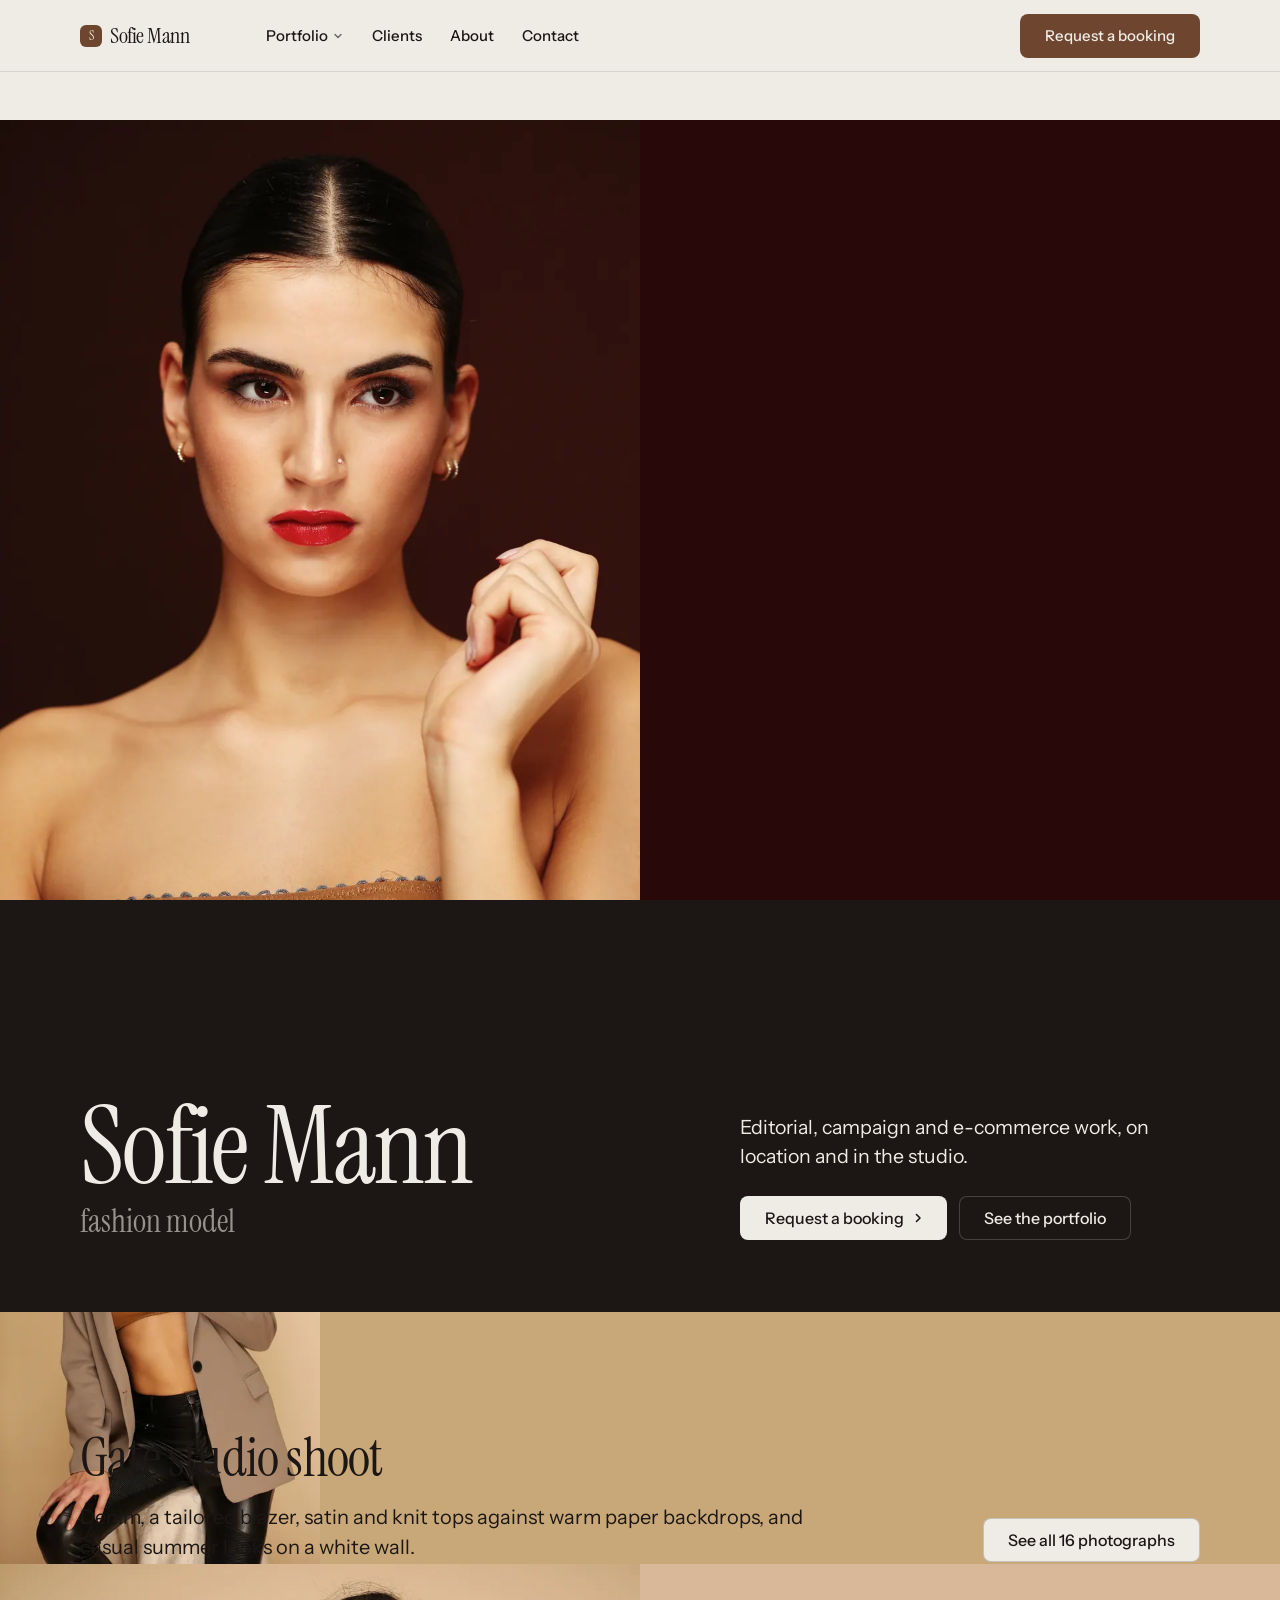
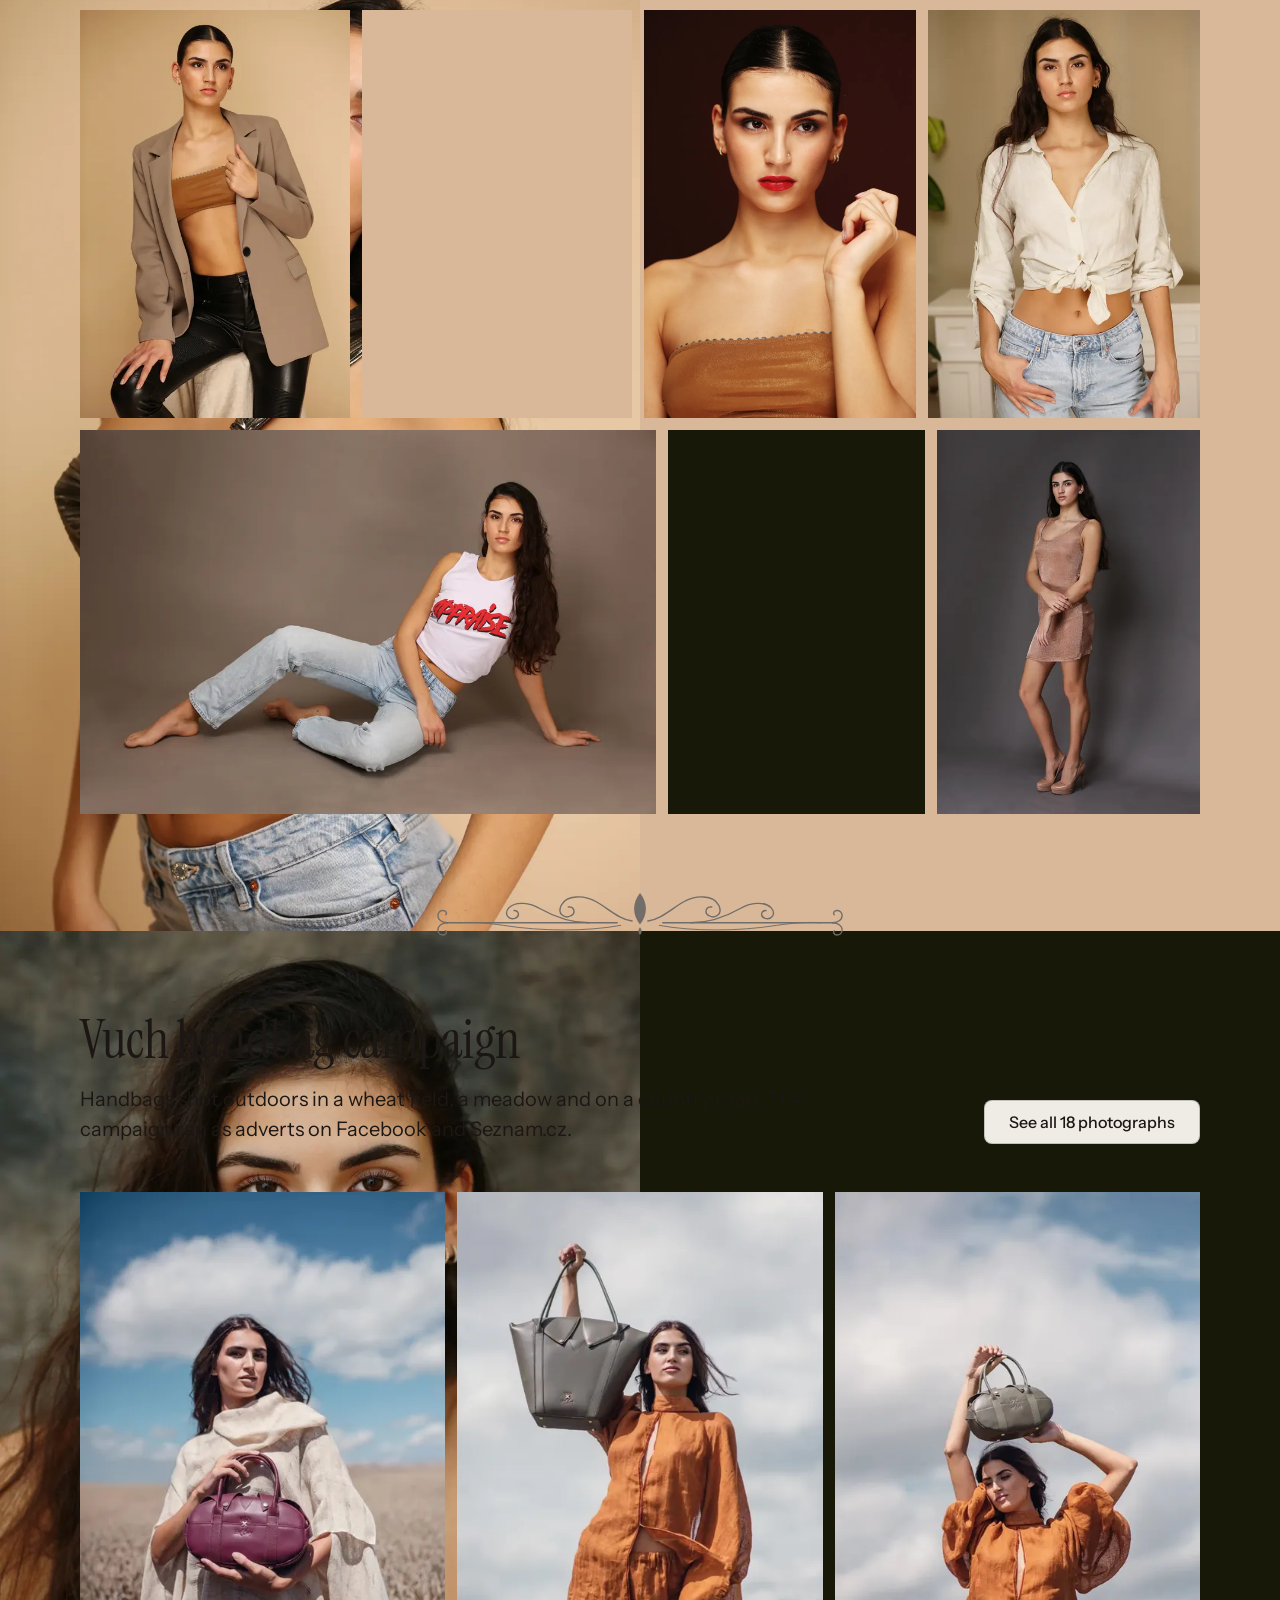
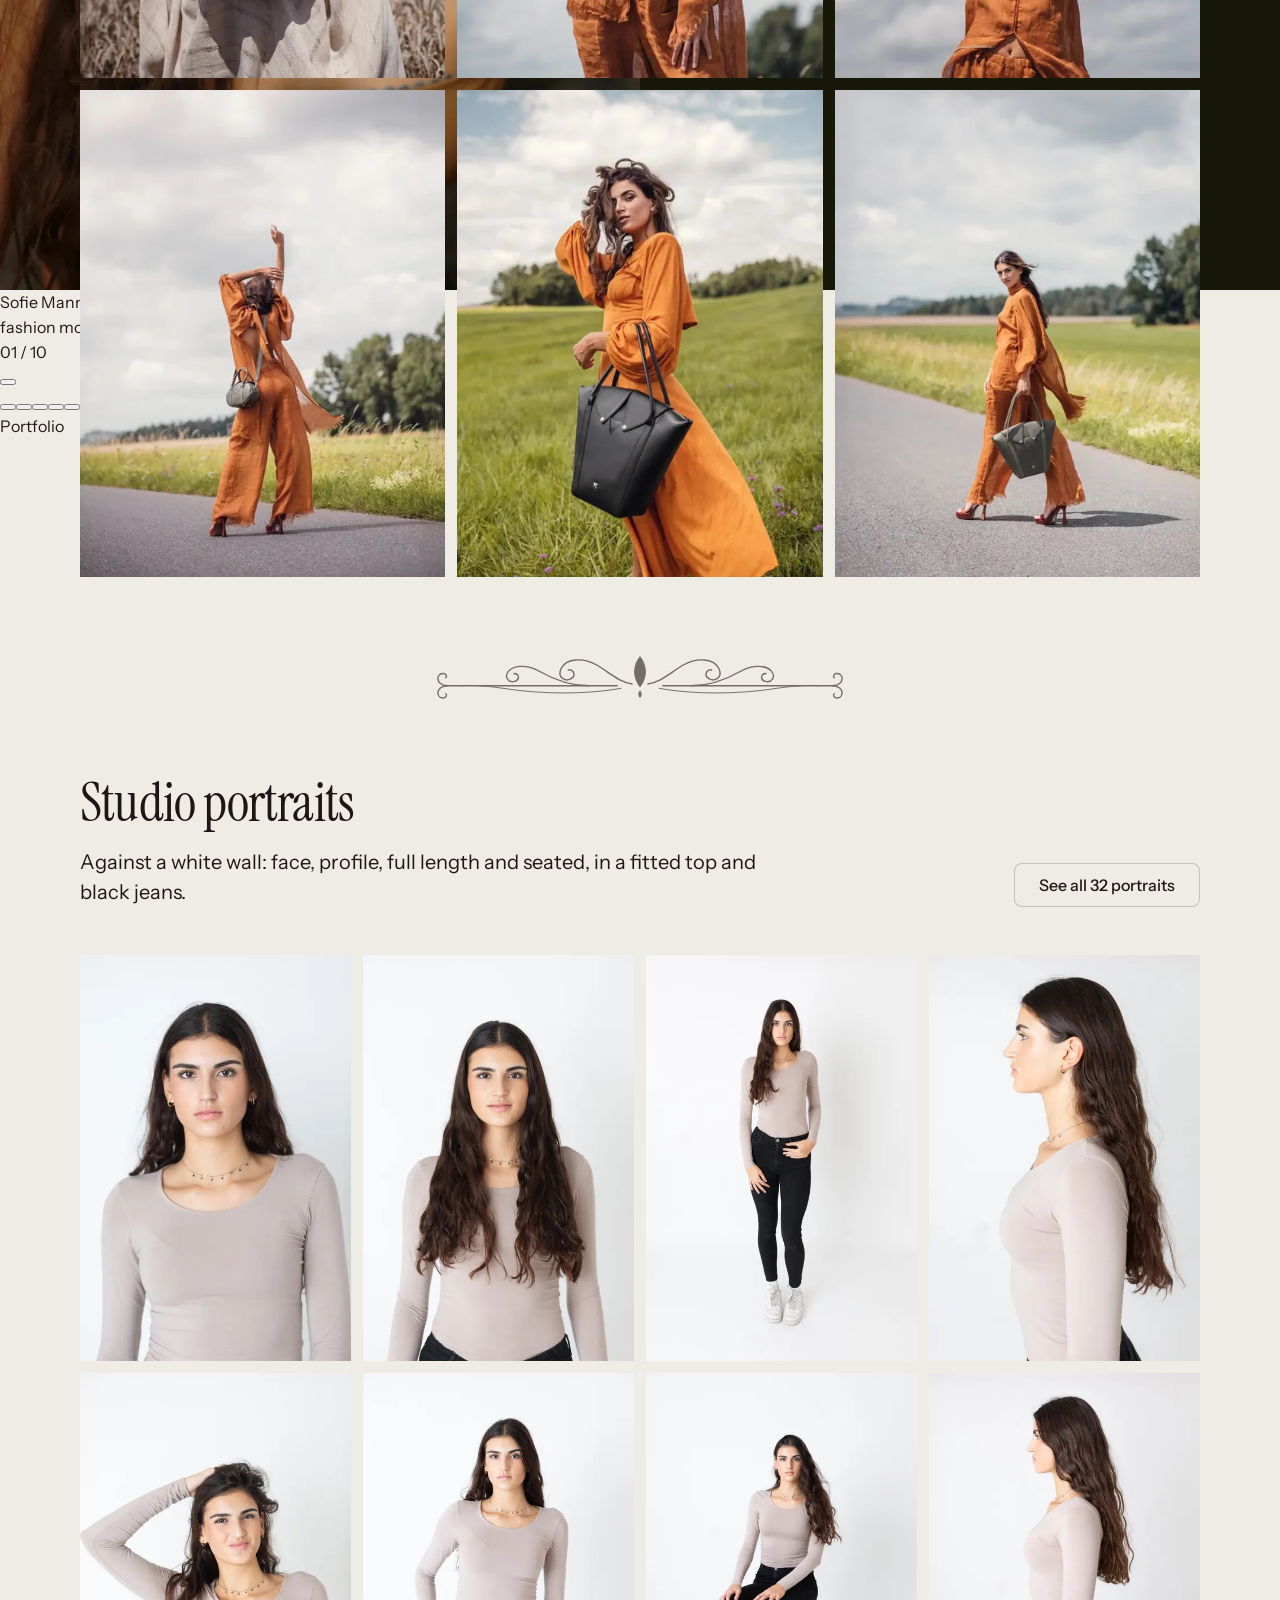
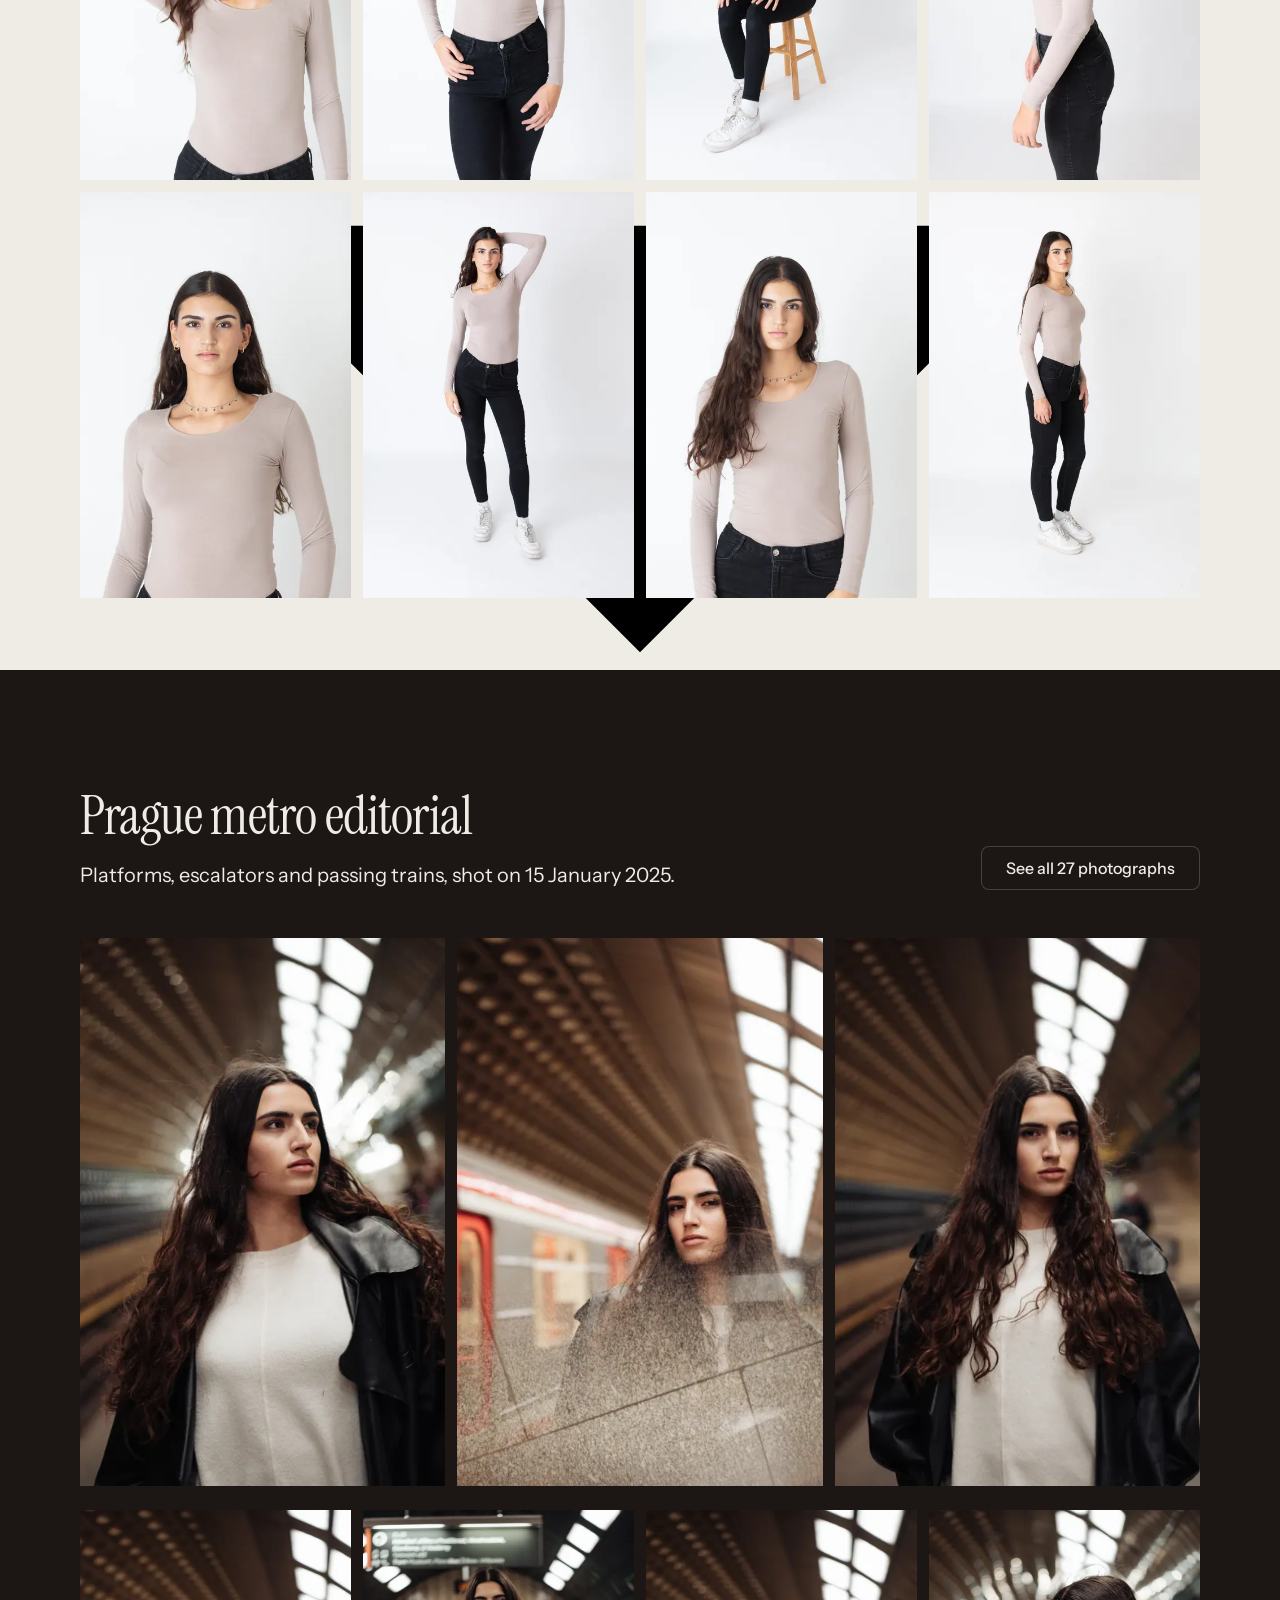
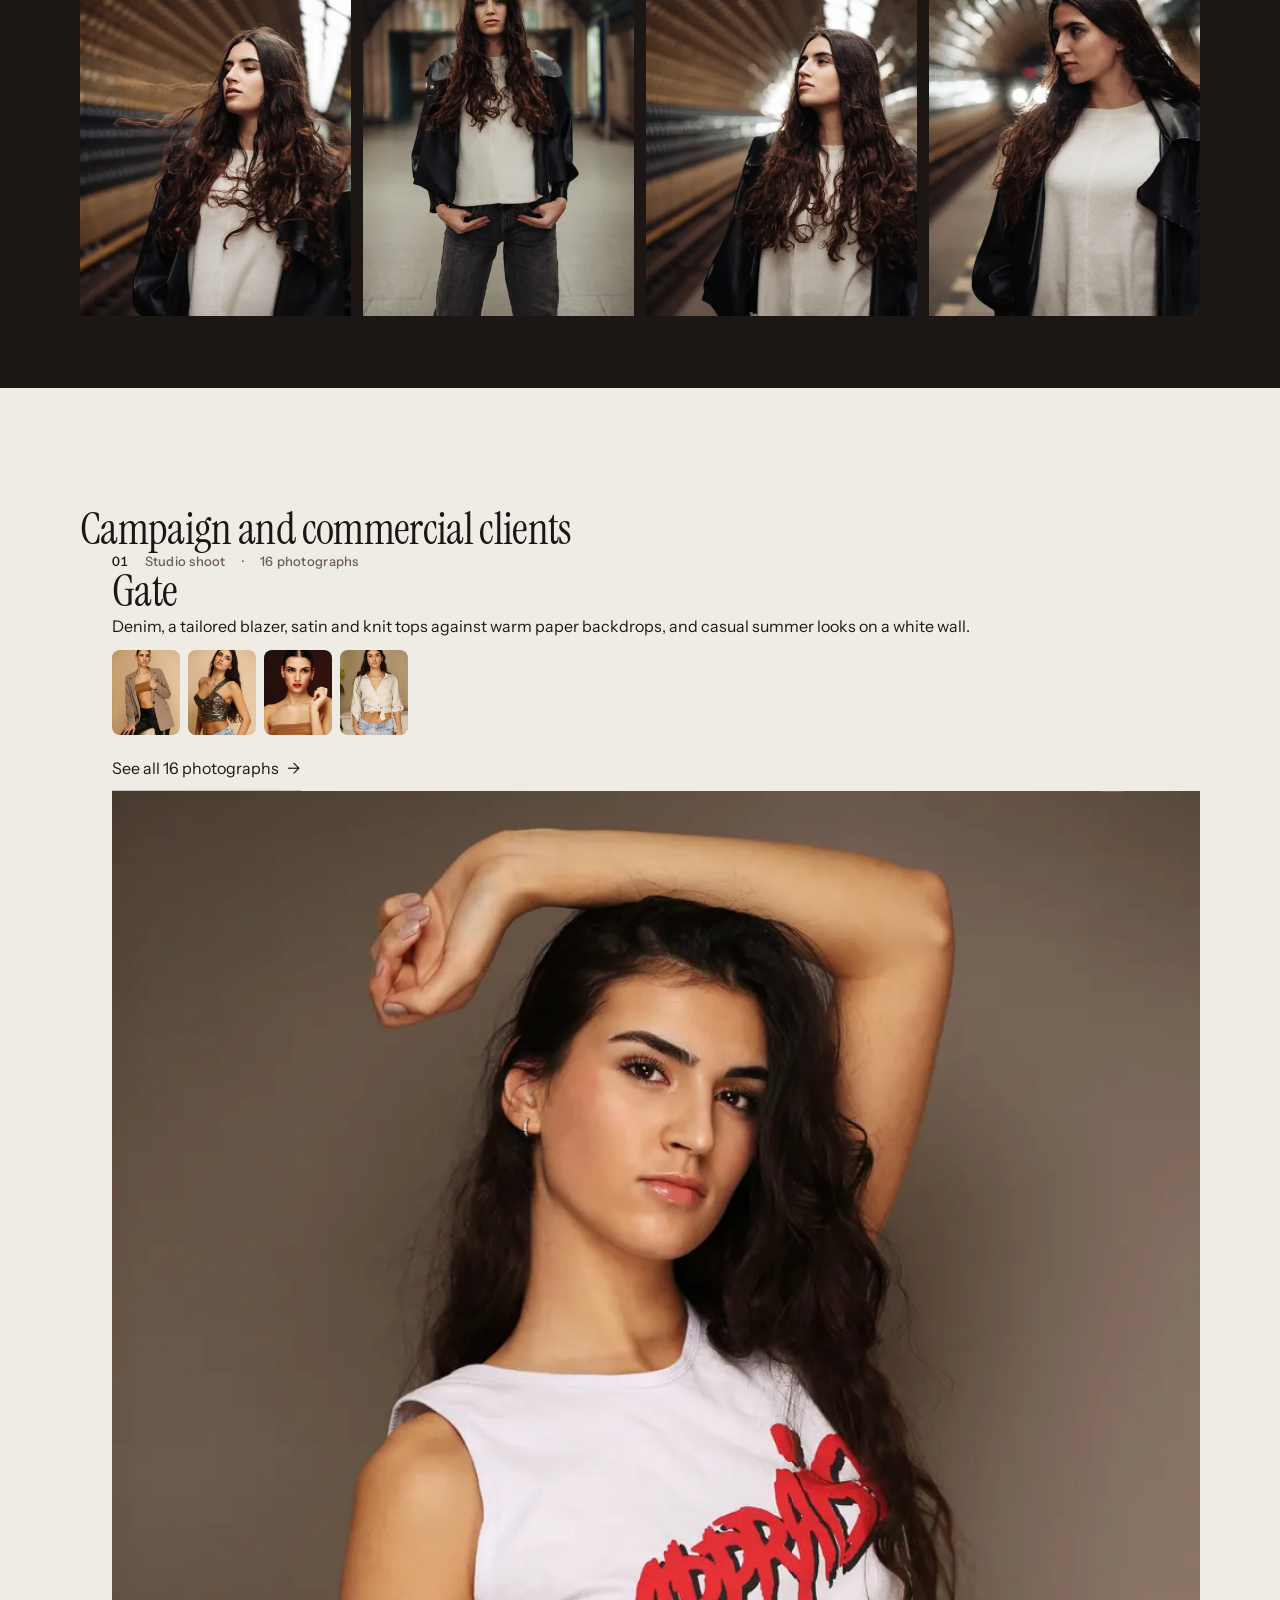
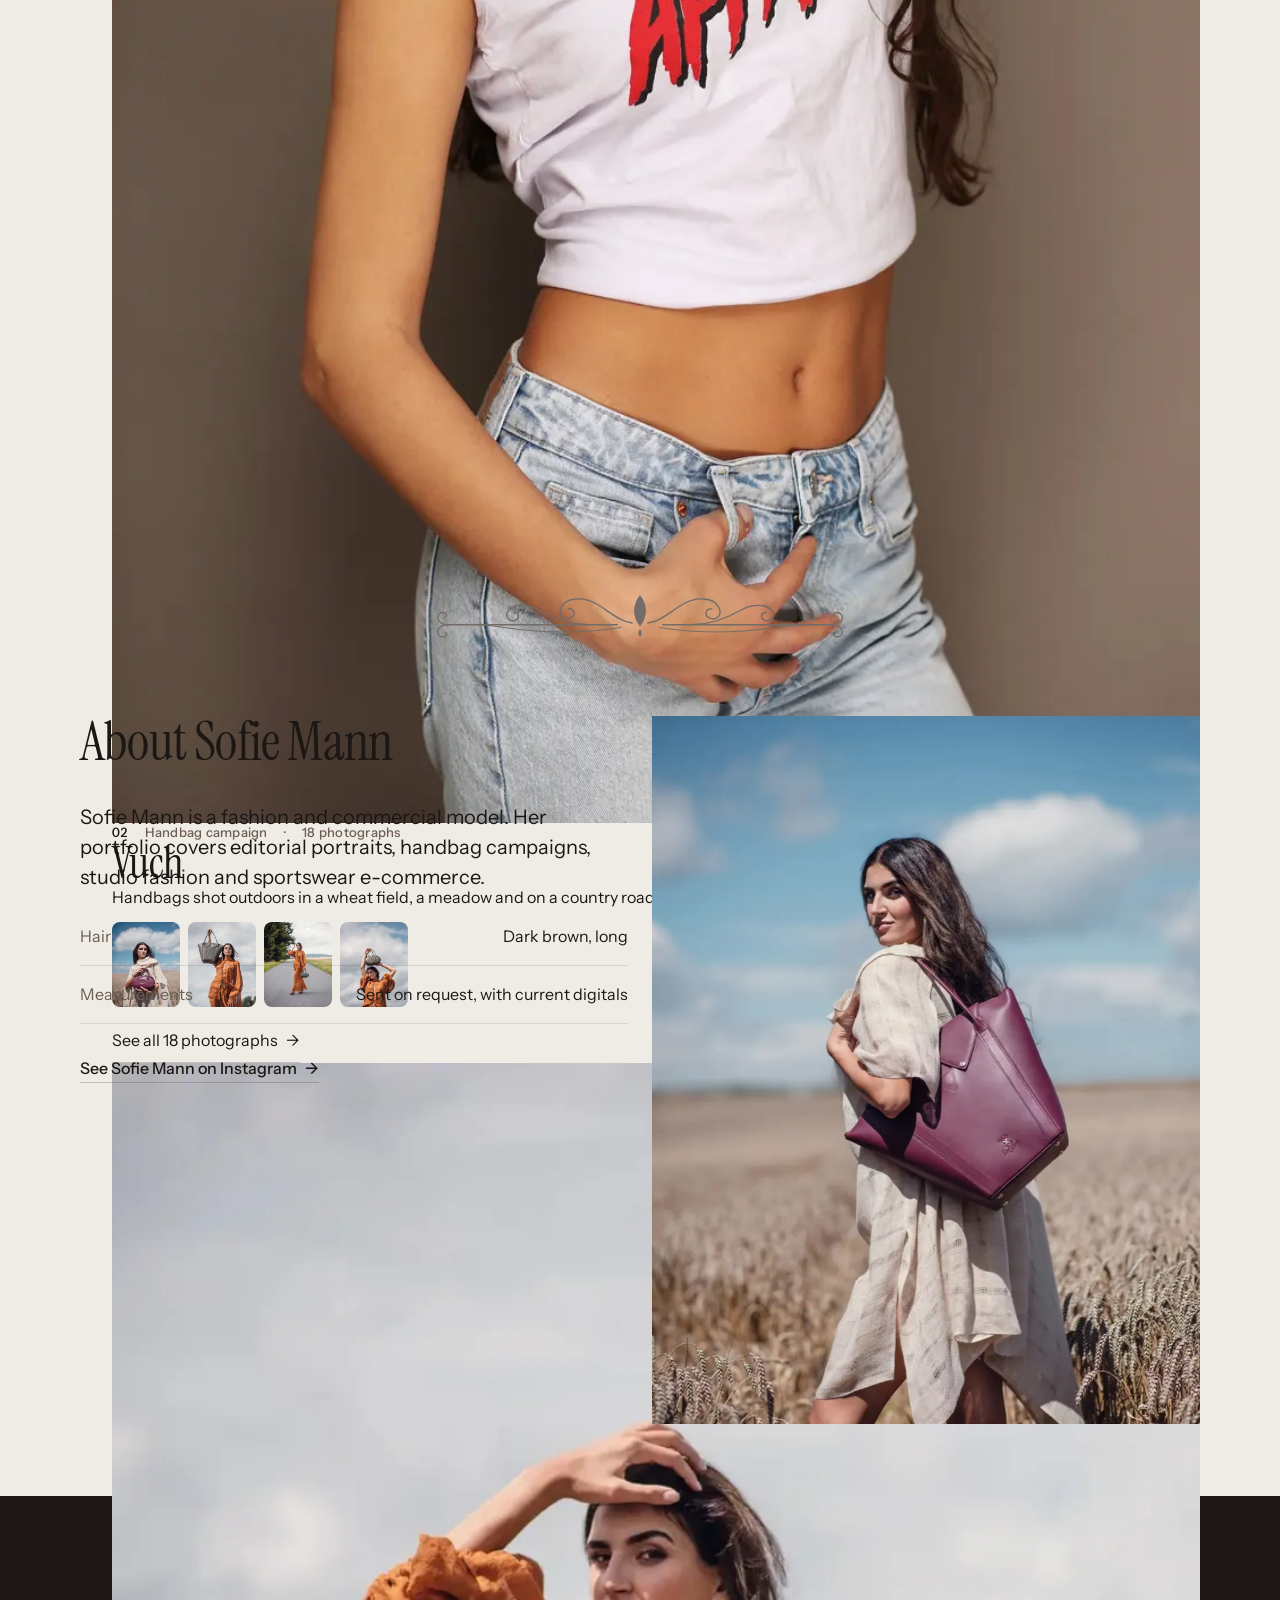
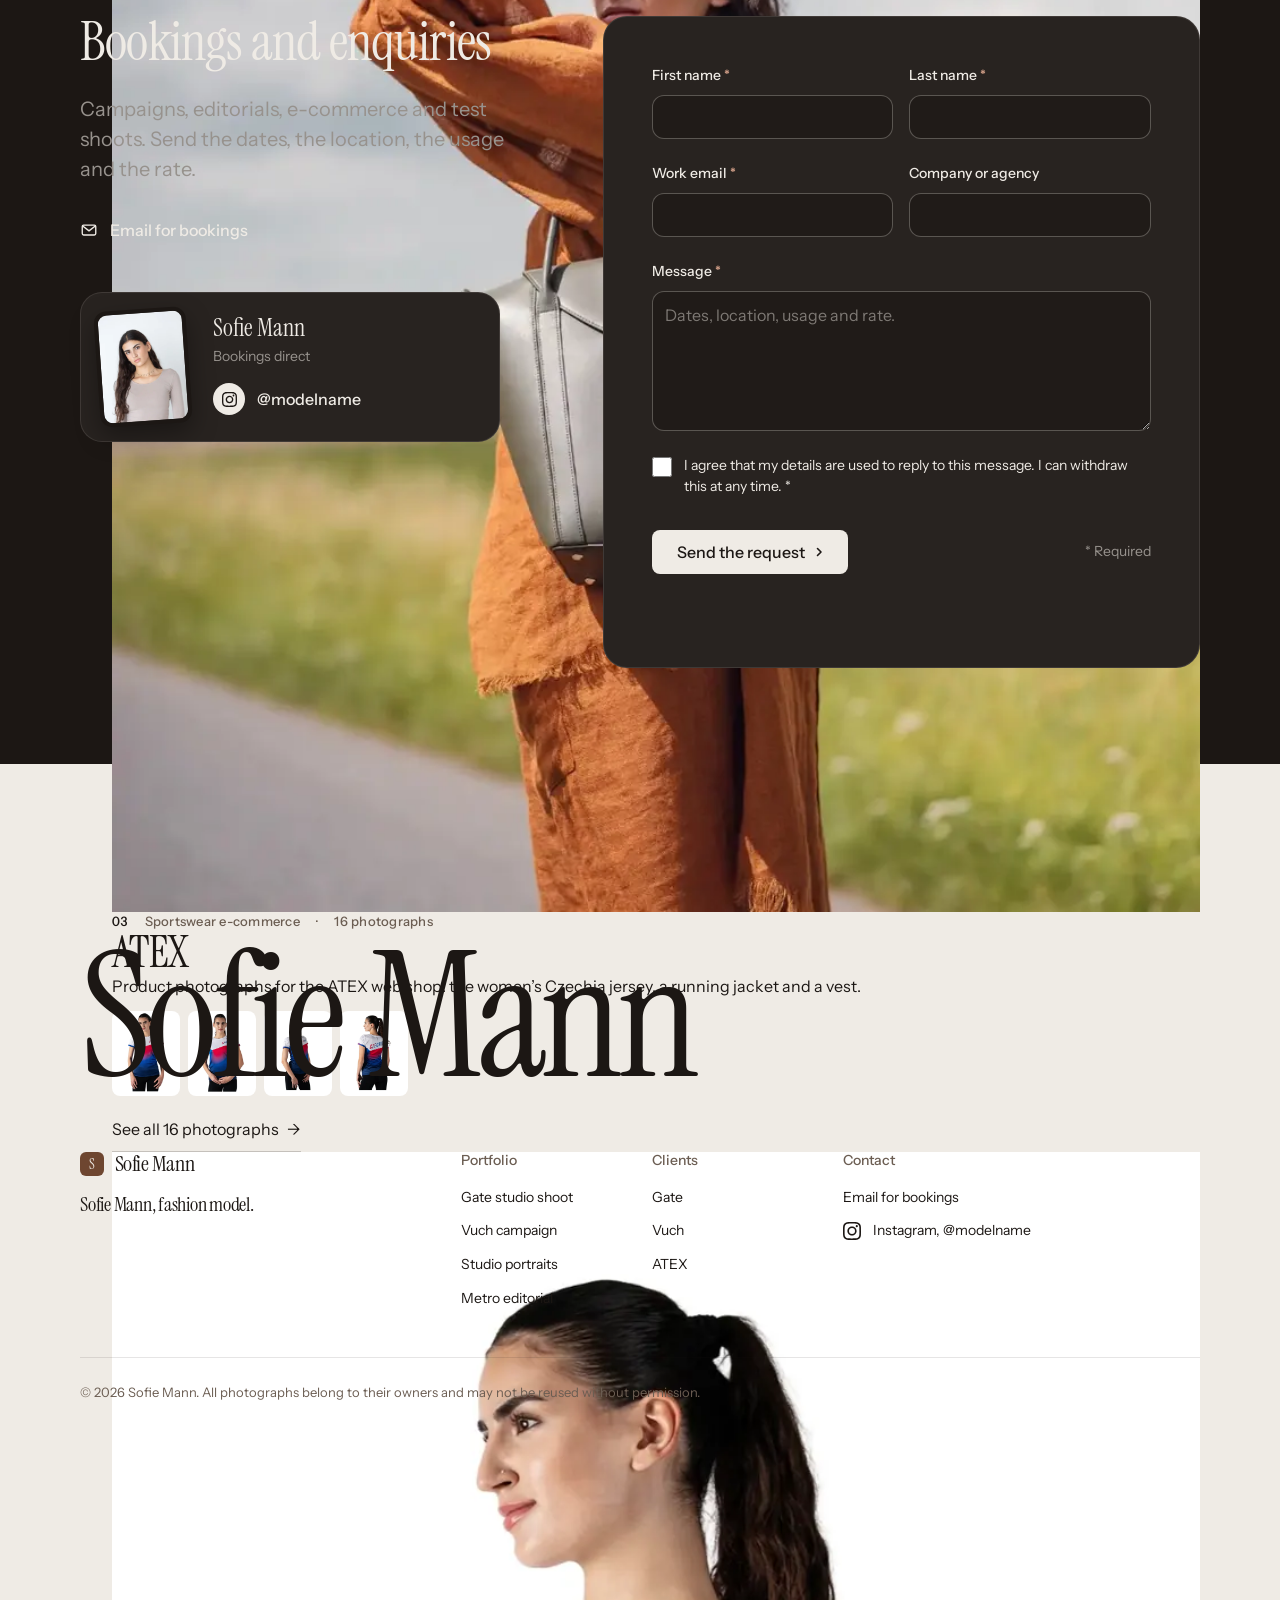
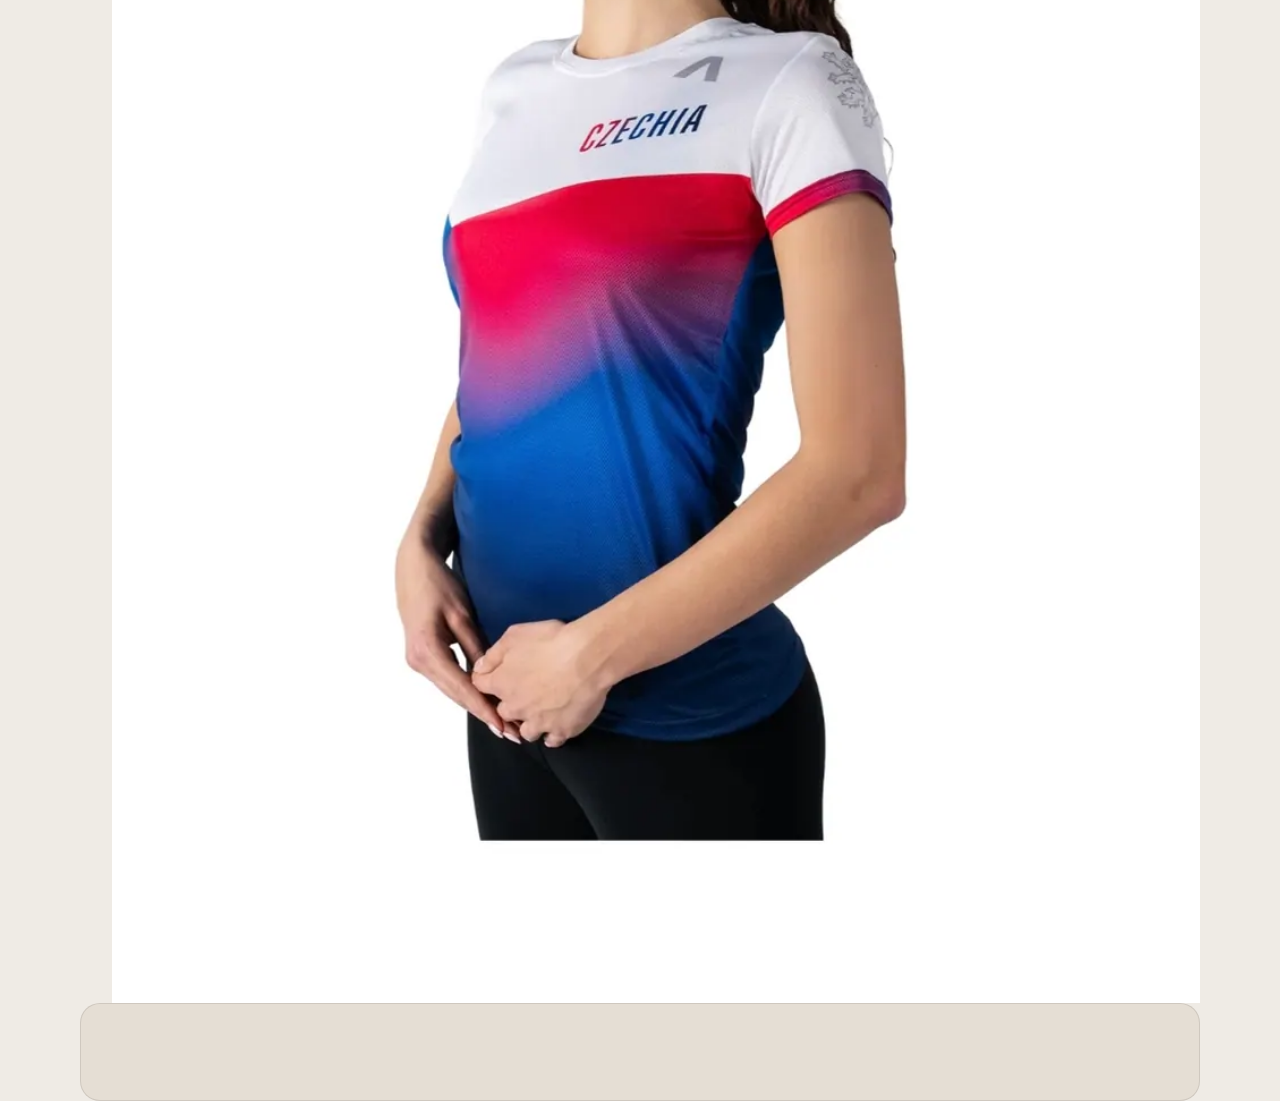
==== commit d31f7556: "Drop the landing grid and open on the Gate pair - The showreel starts on the Gate pair; the reclinin" ====
--- a/public/index.html
+++ b/public/index.html
@@ -1 +1 @@
-<!DOCTYPE html><html lang="en" data-type="service" data-radius="soft" data-buttons="solid" data-motion=""><head><meta charSet="utf-8"/><meta name="viewport" content="width=device-width, initial-scale=1, viewport-fit=cover"/><link rel="preload" as="image" imageSrcSet="/photos/gate-sofi00003-480.webp 480w, /photos/gate-sofi00003-960.webp 960w, /photos/gate-sofi00003-1440.webp 1440w, /photos/gate-sofi00003-2048.webp 2048w" imageSizes="300px"/><link rel="preload" as="image" imageSrcSet="/photos/gate-sofi00004-480.webp 480w, /photos/gate-sofi00004-960.webp 960w, /photos/gate-sofi00004-1440.webp 1440w, /photos/gate-sofi00004-2048.webp 2048w" imageSizes="100vw" fetchPriority="high"/><link rel="preload" as="image" imageSrcSet="/photos/gate-sofi00009-480.webp 480w, /photos/gate-sofi00009-960.webp 960w, /photos/gate-sofi00009-1440.webp 1440w, /photos/gate-sofi00009-2048.webp 2048w" imageSizes="50vw"/><link rel="preload" as="image" imageSrcSet="/photos/gate-sofi00006-480.webp 480w, /photos/gate-sofi00006-960.webp 960w, /photos/gate-sofi00006-1440.webp 1440w, /photos/gate-sofi00006-2048.webp 2048w" imageSizes="50vw"/><link rel="preload" as="image" imageSrcSet="/photos/gate-sofi00010-480.webp 480w, /photos/gate-sofi00010-960.webp 960w, /photos/gate-sofi00010-1440.webp 1440w, /photos/gate-sofi00010-2048.webp 2048w" imageSizes="(max-width: 639px) 51vw, (max-width: 1440px) 34vw, 435px" fetchPriority="high"/><link rel="preload" as="image" imageSrcSet="/photos/gate-sofi00015-480.webp 480w, /photos/gate-sofi00015-960.webp 960w, /photos/gate-sofi00015-1440.webp 1440w, /photos/gate-sofi00015-2048.webp 2048w" imageSizes="(max-width: 639px) 49vw, (max-width: 1440px) 33vw, 422px"/><link rel="preload" as="image" imageSrcSet="/photos/gate-sofi00003-480.webp 480w, /photos/gate-sofi00003-960.webp 960w, /photos/gate-sofi00003-1440.webp 1440w, /photos/gate-sofi00003-2048.webp 2048w" imageSizes="(max-width: 639px) 100vw, (max-width: 1440px) 33vw, 422px"/><link rel="preload" as="script" fetchPriority="low" href="/_next/static/chunks/0j1we3cwg31qe.js"/><script src="/_next/static/chunks/1cuyxw6v18rxx.js" async=""></script><script src="/_next/static/chunks/39_j1bdzreq0m.js" async=""></script><script src="/_next/static/chunks/turbopack-2u1d16houkiyo.js" async=""></script><script src="/_next/static/chunks/0n43dzw82js-j.js" async=""></script><script src="/_next/static/chunks/1r4_btxi0fj_v.js" async=""></script><link rel="preload" href="https://fonts.googleapis.com/css2?family=Instrument+Serif&amp;family=Instrument+Sans:wdth,wght@75..100,400..600&amp;display=swap" as="style"/><link rel="preload" href="/assets/system.css" as="style"/><link rel="preload" href="/assets/ui/cards.css" as="style"/><link rel="preload" href="/assets/motion/motion.css" as="style"/><link rel="preload" href="/assets/layout/layout.css" as="style"/><link rel="preload" href="/assets/icons/icon.css" as="style"/><link rel="preload" href="/site.css?v=mwq8kt9r" as="style"/><link rel="modulepreload" href="/assets/system.js"/><link rel="modulepreload" href="/assets/motion/motion.js"/><link rel="modulepreload" href="/assets/moments/moments.js"/><link rel="modulepreload" href="/assets/moments/lib.js"/><link rel="modulepreload" href="/assets/moments/pinned-chapters/moment.js"/><link rel="preconnect" href="https://fonts.googleapis.com"/><link rel="preconnect" href="https://fonts.gstatic.com" crossorigin=""/><link rel="modulepreload" href="/assets/system.js"/><link rel="modulepreload" href="/assets/motion/motion.js"/><link rel="modulepreload" href="/assets/moments/moments.js"/><link rel="modulepreload" href="/assets/moments/lib.js"/><link rel="modulepreload" href="/assets/moments/pinned-chapters/moment.js"/><meta name="theme-color" content="#efebe5"/><title>Sofie Mann: fashion model portfolio</title><meta name="description" content="Editorial, campaign and e-commerce photographs of Sofie Mann, fashion model, with booking contacts for agencies, photographers and brands."/><meta name="site-kind" content="other"/><meta name="page-type" content="service"/><link rel="canonical" href="https://sofiamann-webpage.fandlimartin.workers.dev"/><meta property="og:title" content="Sofie Mann: fashion model portfolio"/><meta property="og:description" content="Portfolio and bookings for Sofie Mann, fashion model."/><meta property="og:image" content="https://sofiamann-webpage.fandlimartin.workers.dev/share.jpg"/><meta property="og:image:width" content="1200"/><meta property="og:image:height" content="630"/><meta property="og:image:alt" content="Sofie Mann, fashion model"/><meta property="og:type" content="website"/><meta name="twitter:card" content="summary_large_image"/><meta name="twitter:title" content="Sofie Mann: fashion model portfolio"/><meta name="twitter:description" content="Portfolio and bookings for Sofie Mann, fashion model."/><meta name="twitter:image" content="https://sofiamann-webpage.fandlimartin.workers.dev/share.jpg"/><link rel="icon" href="/favicon.svg" type="image/svg+xml"/><link href="https://fonts.googleapis.com/css2?family=Instrument+Serif&amp;family=Instrument+Sans:wdth,wght@75..100,400..600&amp;display=swap" rel="stylesheet"/><link rel="stylesheet" href="/assets/system.css"/><link rel="stylesheet" href="/assets/ui/cards.css"/><link rel="stylesheet" href="/assets/motion/motion.css"/><link rel="stylesheet" href="/assets/layout/layout.css"/><link rel="stylesheet" href="/assets/icons/icon.css"/><style>:root{--p-bg:#efebe5;--p-surface:#e5ded4;--p-ink:#1c1714;--p-muted:#6b5d52;--p-accent:#6e4630;--p-accent-ink:#efebe5;--p-action:#6e4630;--p-action-ink:#efebe5;--p-inv-bg:#1c1714;--p-inv-surface:#282320;--p-inv-ink:#efebe5;--p-inv-muted:#97928d;--p-inv-accent:#efebe5;--p-inv-accent-ink:#1c1714;--p-inv-action:#efebe5;--p-inv-action-ink:#1c1714;--font-display:"Instrument Serif",Georgia,serif;--font-text:"Instrument Sans",system-ui,sans-serif;--display-weight:400;--display-tracking:-0.012em;--display-tracking-xl:-0.016em}</style><link rel="stylesheet" href="/site.css?v=mwq8kt9r"/><script>document.documentElement.classList.add('m-enter');setTimeout(function(){document.documentElement.classList.add('m-enter-done')},700);document.documentElement.classList.add('mo-js');setTimeout(function(){document.documentElement.classList.add('mo-safe')},2500)</script><script src="/_next/static/chunks/0cz1d0mv5g_q7.js" noModule=""></script></head><body><div hidden=""><!--$--><!--/$--></div><header class="nav"><div class="wrap nav__bar"><a class="skip-link" href="#top">Skip to content</a><a class="nav__logo" href="#top"><span class="mark mark--initial" aria-hidden="true">S</span>Sofie Mann</a><nav class="nav__links" aria-label="Main"><div class="nav__item"><a class="nav__link" href="#portfolio">Portfolio<!-- --> <svg class="chev" viewBox="0 0 12 12" aria-hidden="true"><path d="M3 4.5l3 3 3-3" fill="none" stroke="currentColor" stroke-width="1.5" stroke-linecap="round" stroke-linejoin="round"></path></svg></a><div class="nav__menu"><div class="wrap grid"><div class="menu-col span-3"><p class="t-label">Portfolio</p><a href="#portfolio">Selected work<span>The strongest frames of every shoot</span></a><a href="#gate">Gate studio shoot<span>16 photographs</span></a><a href="#vuch">Vuch handbag campaign<span>18 photographs</span></a><a href="#portraits">Studio portraits<span>32 photographs</span></a><a href="#editorial">Prague metro editorial<span>27 photographs</span></a></div><div class="menu-col span-3"><p class="t-label">Clients</p><a href="#clients" data-lightbox="gate">Gate studio shoot<span>16<!-- --> photographs</span></a><a href="#clients" data-lightbox="vuch">Vuch handbag campaign<span>18<!-- --> photographs</span></a><a href="#clients" data-lightbox="atex">ATEX web shop photographs<span>16<!-- --> photographs</span></a></div><a class="menu-card span-3 start-10" href="#portfolio"><div class="panel"><img class="frame__img" src="/photos/gate-sofi00003-960.webp" srcSet="/photos/gate-sofi00003-480.webp 480w, /photos/gate-sofi00003-960.webp 960w, /photos/gate-sofi00003-1440.webp 1440w, /photos/gate-sofi00003-2048.webp 2048w" sizes="300px" width="3840" height="5760" alt="Sofie Mann: White graphic tee and light jeans, taupe backdrop" loading="eager" decoding="async" style="background-color:#584838" data-source="client" data-subject="the model"/></div><span class="t-card">Selected work</span><span class="t-small muted">Open any photograph full screen</span></a></div></div></div><div class="nav__item"><a class="nav__link" href="#clients">Clients</a></div><div class="nav__item"><a class="nav__link" href="#about">About</a></div><div class="nav__item"><a class="nav__link" href="#contact">Contact</a></div></nav><div class="nav__actions"><a class="btn btn--primary" href="#contact">Request a booking</a></div><button class="nav__toggle" type="button" aria-expanded="false" aria-label="Menu"><svg width="18" height="18" viewBox="0 0 18 18" aria-hidden="true"><path d="M2 5h14M2 13h14" stroke="currentColor" stroke-width="1.6" stroke-linecap="round"></path></svg></button></div></header><main id="top"><section class="reel" aria-roledescription="carousel" aria-label="Showreel: Sofie Mann, fashion model"><div class="reel__stage"><div class="reel__shot reel__shot--single is-active" data-on="" data-move="in" role="group" aria-roledescription="slide" aria-label="1 of 11"><div class="reel__panel" style="background-color:#786858"><img class="reel__img" src="/photos/gate-sofi00004-1440.webp" srcSet="/photos/gate-sofi00004-480.webp 480w, /photos/gate-sofi00004-960.webp 960w, /photos/gate-sofi00004-1440.webp 1440w, /photos/gate-sofi00004-2048.webp 2048w" sizes="100vw" alt="Sofie Mann: Reclining on the floor in a white tee and jeans, taupe backdrop" style="object-position:60% 50%" loading="eager" decoding="sync" fetchPriority="high" draggable="false"/></div></div><div class="reel__shot reel__shot--pair" data-move="out" role="group" aria-roledescription="slide" aria-label="2 of 11" aria-hidden="true"><div class="reel__panel" style="background-color:#280808"><img class="reel__img" src="/photos/gate-sofi00009-1440.webp" srcSet="/photos/gate-sofi00009-480.webp 480w, /photos/gate-sofi00009-960.webp 960w, /photos/gate-sofi00009-1440.webp 1440w, /photos/gate-sofi00009-2048.webp 2048w" sizes="50vw" alt="Sofie Mann: Close portrait with red lips and slicked-back hair, dark backdrop" style="object-position:50% 30%" loading="eager" decoding="async" draggable="false"/></div><div class="reel__panel" style="background-color:#c8a878"><img class="reel__img" src="/photos/gate-sofi00006-1440.webp" srcSet="/photos/gate-sofi00006-480.webp 480w, /photos/gate-sofi00006-960.webp 960w, /photos/gate-sofi00006-1440.webp 1440w, /photos/gate-sofi00006-2048.webp 2048w" sizes="50vw" alt="Sofie Mann: Seated in a camel blazer over a bandeau top and leather trousers" style="object-position:50% 30%" loading="eager" decoding="async" draggable="false"/></div></div><div class="reel__shot reel__shot--pair" data-move="left" role="group" aria-roledescription="slide" aria-label="3 of 11" aria-hidden="true"><div class="reel__panel" style="background-color:#d8b898"></div><div class="reel__panel" style="background-color:#181808"></div></div><div class="reel__shot reel__shot--pair" data-move="right" role="group" aria-roledescription="slide" aria-label="4 of 11" aria-hidden="true"><div class="reel__panel" style="background-color:#c8c8c8"></div><div class="reel__panel" style="background-color:#d8d8d8"></div></div><div class="reel__shot reel__shot--pair" data-move="in" role="group" aria-roledescription="slide" aria-label="5 of 11" aria-hidden="true"><div class="reel__panel" style="background-color:#c8c8c8"></div><div class="reel__panel" style="background-color:#e8e8e8"></div></div><div class="reel__shot reel__shot--pair" data-move="out" role="group" aria-roledescription="slide" aria-label="6 of 11" aria-hidden="true"><div class="reel__panel" style="background-color:#f8f8f8"></div><div class="reel__panel" style="background-color:#e8e8e8"></div></div><div class="reel__shot reel__shot--single" data-move="left" role="group" aria-roledescription="slide" aria-label="7 of 11" aria-hidden="true"><div class="reel__panel" style="background-color:#281818"></div></div><div class="reel__shot reel__shot--pair" data-move="right" role="group" aria-roledescription="slide" aria-label="8 of 11" aria-hidden="true"><div class="reel__panel" style="background-color:#080808"></div><div class="reel__panel" style="background-color:#080808"></div></div><div class="reel__shot reel__shot--single" data-move="in" role="group" aria-roledescription="slide" aria-label="9 of 11" aria-hidden="true"><div class="reel__panel" style="background-color:#483828"></div></div><div class="reel__shot reel__shot--pair" data-move="out" role="group" aria-roledescription="slide" aria-label="10 of 11" aria-hidden="true"><div class="reel__panel" style="background-color:#181818"></div><div class="reel__panel" style="background-color:#281818"></div></div><div class="reel__shot reel__shot--single" data-move="left" role="group" aria-roledescription="slide" aria-label="11 of 11" aria-hidden="true"><div class="reel__panel" style="background-color:#382828"></div></div></div><div class="reel__shade" aria-hidden="true"></div><div class="reel__overlay"><div class="reel__title" aria-hidden="true"><p class="reel__name">Sofie Mann</p><p class="reel__role">fashion model</p></div><div class="reel__controls"><p class="reel__count" aria-hidden="true"><span>01</span> / <!-- -->11</p><button type="button" class="reel__btn" aria-pressed="false" aria-label="Pause the showreel"><svg viewBox="0 0 20 20" aria-hidden="true"><path d="M7 4.5v11M13 4.5v11"></path></svg></button></div><div class="reel__progress"><button type="button" class="reel__seg is-active" aria-label="Show shot 1 of 11" aria-current="true"><span class="reel__seg-track"><span class="reel__seg-fill"></span></span></button><button type="button" class="reel__seg" aria-label="Show shot 2 of 11"><span class="reel__seg-track"><span class="reel__seg-fill"></span></span></button><button type="button" class="reel__seg" aria-label="Show shot 3 of 11"><span class="reel__seg-track"><span class="reel__seg-fill"></span></span></button><button type="button" class="reel__seg" aria-label="Show shot 4 of 11"><span class="reel__seg-track"><span class="reel__seg-fill"></span></span></button><button type="button" class="reel__seg" aria-label="Show shot 5 of 11"><span class="reel__seg-track"><span class="reel__seg-fill"></span></span></button><button type="button" class="reel__seg" aria-label="Show shot 6 of 11"><span class="reel__seg-track"><span class="reel__seg-fill"></span></span></button><button type="button" class="reel__seg" aria-label="Show shot 7 of 11"><span class="reel__seg-track"><span class="reel__seg-fill"></span></span></button><button type="button" class="reel__seg" aria-label="Show shot 8 of 11"><span class="reel__seg-track"><span class="reel__seg-fill"></span></span></button><button type="button" class="reel__seg" aria-label="Show shot 9 of 11"><span class="reel__seg-track"><span class="reel__seg-fill"></span></span></button><button type="button" class="reel__seg" aria-label="Show shot 10 of 11"><span class="reel__seg-track"><span class="reel__seg-fill"></span></span></button><button type="button" class="reel__seg" aria-label="Show shot 11 of 11"><span class="reel__seg-track"><span class="reel__seg-fill"></span></span></button></div><a class="reel__scroll" href="#portfolio"><span>Portfolio</span><svg viewBox="0 0 12 20" aria-hidden="true"><path d="M6 2v15M2 13l4 4 4-4"></path></svg></a></div></section><section class="hero hero--mosaic" data-enter="true" aria-labelledby="hero-h"><div class="wrap"><div class="landing__head"><h1 id="hero-h" data-enter-whole=""><span class="landing__name">Sofie Mann</span><span class="landing__comma">, </span><span class="landing__role">fashion model</span></h1><div class="landing__side"><p class="hero__lead">Editorial, campaign and e-commerce work, on location and in the studio. Open any photograph below full screen.</p><div class="btn-row"><a class="btn btn--primary" href="#contact">Request a booking<svg class="m-arrow" viewBox="0 0 12 12" aria-hidden="true"><path class="m-arrow__stem" d="M1 6h8"></path><path class="m-arrow__head" d="M4.5 2.5 8 6l-3.5 3.5"></path></svg></a><a class="btn btn--secondary" href="#gate">See the portfolio</a></div></div></div><div class="hero__mosaic" id="portfolio" data-enter-media=""><div class="prows"><div class="prow"><div class="pgroup"><button type="button" class="ph m-zoom" data-lightbox="gate" data-photo="gate-sofi00010" aria-label="Open full screen: Sofie Mann: Seated in a camel bandeau top, hair in a high bun, cream backdrop" style="--g:70.38;--ar:3840 / 5456"><img src="/photos/gate-sofi00010-960.webp" srcSet="/photos/gate-sofi00010-480.webp 480w, /photos/gate-sofi00010-960.webp 960w, /photos/gate-sofi00010-1440.webp 1440w, /photos/gate-sofi00010-2048.webp 2048w" sizes="(max-width: 639px) 51vw, (max-width: 1440px) 34vw, 435px" width="3840" height="5456" alt="Sofie Mann: Seated in a camel bandeau top, hair in a high bun, cream backdrop" loading="eager" decoding="sync" fetchPriority="high" style="background-color:#e8e8d8" data-source="client" data-subject="the model"/></button><button type="button" class="ph m-zoom" data-lightbox="gate" data-photo="gate-sofi00015" aria-label="Open full screen: Sofie Mann: Close portrait, long dark hair over a shimmering knit top, black backdrop" style="--g:67.15;--ar:3696 / 5504"><img src="/photos/gate-sofi00015-960.webp" srcSet="/photos/gate-sofi00015-480.webp 480w, /photos/gate-sofi00015-960.webp 960w, /photos/gate-sofi00015-1440.webp 1440w, /photos/gate-sofi00015-2048.webp 2048w" sizes="(max-width: 639px) 49vw, (max-width: 1440px) 33vw, 422px" width="3696" height="5504" alt="Sofie Mann: Close portrait, long dark hair over a shimmering knit top, black backdrop" loading="eager" decoding="async" style="background-color:#181818" data-source="client" data-subject="the model"/></button></div><div class="pgroup"><button type="button" class="ph m-zoom" data-lightbox="gate" data-photo="gate-sofi00003" aria-label="Open full screen: Sofie Mann: White graphic tee and light jeans, taupe backdrop" style="--g:66.67;--ar:3840 / 5760"><img src="/photos/gate-sofi00003-960.webp" srcSet="/photos/gate-sofi00003-480.webp 480w, /photos/gate-sofi00003-960.webp 960w, /photos/gate-sofi00003-1440.webp 1440w, /photos/gate-sofi00003-2048.webp 2048w" sizes="(max-width: 639px) 100vw, (max-width: 1440px) 33vw, 422px" width="3840" height="5760" alt="Sofie Mann: White graphic tee and light jeans, taupe backdrop" loading="eager" decoding="async" style="background-color:#584838" data-source="client" data-subject="the model"/></button></div></div><div class="prow"><div class="pgroup"><button type="button" class="ph m-zoom" data-lightbox="vuch" data-photo="vuch-vuch-14" aria-label="Open full screen: Sofie Mann, Vuch handbag campaign" style="--g:75.07;--ar:1006 / 1340"><img src="/photos/vuch-vuch-14-960.webp" srcSet="/photos/vuch-vuch-14-480.webp 480w, /photos/vuch-vuch-14-960.webp 960w" sizes="(max-width: 639px) 50vw, (max-width: 1440px) 33vw, 422px" width="1006" height="1340" alt="Sofie Mann, Vuch handbag campaign" loading="lazy" decoding="async" style="background-color:#e8e8e8" data-source="client" data-subject="the model"/></button><button type="button" class="ph m-zoom" data-lightbox="vuch" data-photo="vuch-vuch-1" aria-label="Open full screen: Sofie Mann: Burgundy handbag held in front of a linen wrap in a wheat field" style="--g:75.11;--ar:1020 / 1358"><img src="/photos/vuch-vuch-1-960.webp" srcSet="/photos/vuch-vuch-1-480.webp 480w, /photos/vuch-vuch-1-960.webp 960w" sizes="(max-width: 639px) 50vw, (max-width: 1440px) 33vw, 422px" width="1020" height="1358" alt="Sofie Mann: Burgundy handbag held in front of a linen wrap in a wheat field" loading="lazy" decoding="async" style="background-color:#78a8b8" data-source="client" data-subject="the model"/></button></div><div class="pgroup"><button type="button" class="ph m-zoom" data-lightbox="vuch" data-photo="vuch-vuch-18" aria-label="Open full screen: Sofie Mann: Burgundy handbag on the shoulder in a wheat field, linen wrap, smiling at the camera" style="--g:75.09;--ar:1034 / 1377"><img src="/photos/vuch-vuch-18-960.webp" srcSet="/photos/vuch-vuch-18-480.webp 480w, /photos/vuch-vuch-18-960.webp 960w" sizes="(max-width: 639px) 100vw, (max-width: 1440px) 33vw, 422px" width="1034" height="1377" alt="Sofie Mann: Burgundy handbag on the shoulder in a wheat field, linen wrap, smiling at the camera" loading="lazy" decoding="async" style="background-color:#a89888" data-source="client" data-subject="the model"/></button></div></div><div class="prow"><div class="pgroup"><button type="button" class="ph m-zoom" data-lightbox="portraits" data-photo="portraits-portrety-sofi-31-of-32" aria-label="Open full screen: Sofie Mann: Arm behind her head, chin raised" style="--g:66.67;--ar:3500 / 5250"><img src="/photos/portraits-portrety-sofi-31-of-32-960.webp" srcSet="/photos/portraits-portrety-sofi-31-of-32-480.webp 480w, /photos/portraits-portrety-sofi-31-of-32-960.webp 960w, /photos/portraits-portrety-sofi-31-of-32-1440.webp 1440w, /photos/portraits-portrety-sofi-31-of-32-2048.webp 2048w" sizes="(max-width: 639px) 50vw, (max-width: 1440px) 24vw, 307px" width="3500" height="5250" alt="Sofie Mann: Arm behind her head, chin raised" loading="lazy" decoding="async" style="background-color:#f8f8f8" data-source="client" data-subject="the model"/></button><button type="button" class="ph m-zoom" data-lightbox="portraits" data-photo="portraits-portrety-sofi-24-of-32" aria-label="Open full screen: Sofie Mann: Three-quarter length against a white wall, hands at her sides" style="--g:66.67;--ar:3797 / 5695"><img src="/photos/portraits-portrety-sofi-24-of-32-960.webp" srcSet="/photos/portraits-portrety-sofi-24-of-32-480.webp 480w, /photos/portraits-portrety-sofi-24-of-32-960.webp 960w, /photos/portraits-portrety-sofi-24-of-32-1440.webp 1440w, /photos/portraits-portrety-sofi-24-of-32-2048.webp 2048w" sizes="(max-width: 639px) 50vw, (max-width: 1440px) 24vw, 307px" width="3797" height="5695" alt="Sofie Mann: Three-quarter length against a white wall, hands at her sides" loading="lazy" decoding="async" style="background-color:#f8f8f8" data-source="client" data-subject="the model"/></button></div><div class="pgroup"><button type="button" class="ph m-zoom" data-lightbox="portraits" data-photo="portraits-portrety-sofi-10-of-32" aria-label="Open full screen: Sofie Mann: Head and shoulders against a white wall, hair over one shoulder" style="--g:150.01;--ar:5261 / 3507"><img src="/photos/portraits-portrety-sofi-10-of-32-960.webp" srcSet="/photos/portraits-portrety-sofi-10-of-32-480.webp 480w, /photos/portraits-portrety-sofi-10-of-32-960.webp 960w, /photos/portraits-portrety-sofi-10-of-32-1440.webp 1440w, /photos/portraits-portrety-sofi-10-of-32-2048.webp 2048w" sizes="(max-width: 639px) 100vw, (max-width: 1440px) 53vw, 678px" width="5261" height="3507" alt="Sofie Mann: Head and shoulders against a white wall, hair over one shoulder" loading="lazy" decoding="async" style="background-color:#f8f8f8" data-source="client" data-subject="the model"/></button></div></div><div class="prow"><div class="pgroup"><button type="button" class="ph m-zoom" data-lightbox="prague" data-photo="prague-dsc5913" aria-label="Open full screen: Sofie Mann: Standing between the handrails of a long metro escalator, arms spread, light strips converging overhead" style="--g:150.00;--ar:7008 / 4672"><img src="/photos/prague-dsc5913-960.webp" srcSet="/photos/prague-dsc5913-480.webp 480w, /photos/prague-dsc5913-960.webp 960w, /photos/prague-dsc5913-1440.webp 1440w, /photos/prague-dsc5913-2048.webp 2048w" sizes="(max-width: 639px) 100vw, (max-width: 1440px) 69vw, 883px" width="7008" height="4672" alt="Sofie Mann: Standing between the handrails of a long metro escalator, arms spread, light strips converging overhead" loading="lazy" decoding="async" style="background-color:#483828" data-source="client" data-subject="the model"/></button></div><div class="pgroup"><button type="button" class="ph m-zoom" data-lightbox="prague" data-photo="prague-dsc5959" aria-label="Open full screen: Sofie Mann: Black and white portrait on a metro platform, looking down to one side" style="--g:66.67;--ar:4672 / 7008"><img src="/photos/prague-dsc5959-960.webp" srcSet="/photos/prague-dsc5959-480.webp 480w, /photos/prague-dsc5959-960.webp 960w, /photos/prague-dsc5959-1440.webp 1440w, /photos/prague-dsc5959-2048.webp 2048w" sizes="(max-width: 639px) 100vw, (max-width: 1440px) 31vw, 397px" width="4672" height="7008" alt="Sofie Mann: Black and white portrait on a metro platform, looking down to one side" loading="lazy" decoding="async" style="background-color:#080808" data-source="client" data-subject="the model"/></button></div></div></div></div></div></section><div class="divider" aria-hidden="true"><svg viewBox="-240 4 480 56" width="480" height="56"><g fill="none" stroke="currentColor" stroke-width="1.6" stroke-linecap="round" stroke-linejoin="round"><g><path d="M26 42 H220"></path><path d="M220 42 c7 0 11 -4 11 -8 c0 -4 -3 -6 -6 -6 c-3 0 -5 3 -3 5"></path><path d="M220 42 c7 0 11 4 11 8 c0 4 -3 6 -6 6 c-3 0 -5 -3 -3 -5"></path><path d="M9 40 C24 38 36 26 50 18 C64 10 84 10 90 22 C95 32 86 38 79 34 C73 31 75 23 82 24"></path><path d="M58 42 C80 42 100 34 114 26 C126 19 142 17 150 25 C156 32 150 39 143 37 C137 35 138 28 144 28"></path><path d="M22 45 C60 52 112 52 156 45 C176 42 192 41 206 42" stroke-width="1.1"></path></g><g transform="scale(-1 1)"><g><path d="M26 42 H220"></path><path d="M220 42 c7 0 11 -4 11 -8 c0 -4 -3 -6 -6 -6 c-3 0 -5 3 -3 5"></path><path d="M220 42 c7 0 11 4 11 8 c0 4 -3 6 -6 6 c-3 0 -5 -3 -3 -5"></path><path d="M9 40 C24 38 36 26 50 18 C64 10 84 10 90 22 C95 32 86 38 79 34 C73 31 75 23 82 24"></path><path d="M58 42 C80 42 100 34 114 26 C126 19 142 17 150 25 C156 32 150 39 143 37 C137 35 138 28 144 28"></path><path d="M22 45 C60 52 112 52 156 45 C176 42 192 41 206 42" stroke-width="1.1"></path></g></g></g><path d="M0 8 C9 19 9 33 0 44 C-9 33 -9 19 0 8 Z" fill="currentColor"></path><path d="M0 47 C2.6 50 2.6 53 0 56 C-2.6 53 -2.6 50 0 47 Z" fill="currentColor"></path></svg></div><section class="section gallery" id="gate" aria-labelledby="gate-h"><div class="wrap"><div class="section-head section-head--split"><div><h2 id="gate-h">Gate studio shoot</h2><p>Denim, a tailored blazer, satin and knit tops against warm paper backdrops, and casual summer looks on a white wall.</p></div><button type="button" class="btn btn--secondary" data-lightbox="gate">See all 16 photographs</button></div><div class="prows"><div class="prow"><div class="pgroup"><button type="button" class="ph m-zoom" data-lightbox="gate" data-photo="gate-sofi00006" aria-label="Open full screen: Sofie Mann: Seated in a camel blazer over a bandeau top and leather trousers" style="--g:66.09;--ar:3680 / 5568"><img src="/photos/gate-sofi00006-960.webp" srcSet="/photos/gate-sofi00006-480.webp 480w, /photos/gate-sofi00006-960.webp 960w, /photos/gate-sofi00006-1440.webp 1440w, /photos/gate-sofi00006-2048.webp 2048w" sizes="(max-width: 639px) 50vw, (max-width: 1440px) 25vw, 320px" width="3680" height="5568" alt="Sofie Mann: Seated in a camel blazer over a bandeau top and leather trousers" loading="lazy" decoding="async" style="background-color:#c8a878" data-source="client" data-subject="the model"/></button><button type="button" class="ph m-zoom" data-lightbox="gate" data-photo="gate-sofi00005" aria-label="Open full screen: Sofie Mann: Metallic satin top and jeans against a warm beige backdrop" style="--g:66.19;--ar:3728 / 5632"><img src="/photos/gate-sofi00005-960.webp" srcSet="/photos/gate-sofi00005-480.webp 480w, /photos/gate-sofi00005-960.webp 960w, /photos/gate-sofi00005-1440.webp 1440w, /photos/gate-sofi00005-2048.webp 2048w" sizes="(max-width: 639px) 50vw, (max-width: 1440px) 25vw, 320px" width="3728" height="5632" alt="Sofie Mann: Metallic satin top and jeans against a warm beige backdrop" loading="lazy" decoding="async" style="background-color:#d8b898" data-source="client" data-subject="the model"/></button></div><div class="pgroup"><button type="button" class="ph m-zoom" data-lightbox="gate" data-photo="gate-sofi00009" aria-label="Open full screen: Sofie Mann: Close portrait with red lips and slicked-back hair, dark backdrop" style="--g:66.67;--ar:3584 / 5376"><img src="/photos/gate-sofi00009-960.webp" srcSet="/photos/gate-sofi00009-480.webp 480w, /photos/gate-sofi00009-960.webp 960w, /photos/gate-sofi00009-1440.webp 1440w, /photos/gate-sofi00009-2048.webp 2048w" sizes="(max-width: 639px) 50vw, (max-width: 1440px) 25vw, 320px" width="3584" height="5376" alt="Sofie Mann: Close portrait with red lips and slicked-back hair, dark backdrop" loading="lazy" decoding="async" style="background-color:#280808" data-source="client" data-subject="the model"/></button><button type="button" class="ph m-zoom" data-lightbox="gate" data-photo="gate-sofi00001" aria-label="Open full screen: Sofie Mann: Tied white shirt and light jeans, hands in pockets" style="--g:66.68;--ar:3634 / 5450"><img src="/photos/gate-sofi00001-960.webp" srcSet="/photos/gate-sofi00001-480.webp 480w, /photos/gate-sofi00001-960.webp 960w, /photos/gate-sofi00001-1440.webp 1440w, /photos/gate-sofi00001-2048.webp 2048w" sizes="(max-width: 639px) 50vw, (max-width: 1440px) 25vw, 320px" width="3634" height="5450" alt="Sofie Mann: Tied white shirt and light jeans, hands in pockets" loading="lazy" decoding="async" style="background-color:#987858" data-source="client" data-subject="the model"/></button></div></div><div class="prow"><div class="pgroup"><button type="button" class="ph m-zoom" data-lightbox="gate" data-photo="gate-sofi00004" aria-label="Open full screen: Sofie Mann: Reclining on the floor in a white tee and jeans, taupe backdrop" style="--g:150.00;--ar:5760 / 3840"><img src="/photos/gate-sofi00004-960.webp" srcSet="/photos/gate-sofi00004-480.webp 480w, /photos/gate-sofi00004-960.webp 960w, /photos/gate-sofi00004-1440.webp 1440w, /photos/gate-sofi00004-2048.webp 2048w" sizes="(max-width: 639px) 100vw, (max-width: 1440px) 53vw, 678px" width="5760" height="3840" alt="Sofie Mann: Reclining on the floor in a white tee and jeans, taupe backdrop" loading="lazy" decoding="async" style="background-color:#786858" data-source="client" data-subject="the model"/></button></div><div class="pgroup"><button type="button" class="ph m-zoom" data-lightbox="gate" data-photo="gate-sofi00012" aria-label="Open full screen: Sofie Mann: Close portrait with a statement necklace, painted backdrop" style="--g:66.68;--ar:3776 / 5663"><img src="/photos/gate-sofi00012-960.webp" srcSet="/photos/gate-sofi00012-480.webp 480w, /photos/gate-sofi00012-960.webp 960w, /photos/gate-sofi00012-1440.webp 1440w, /photos/gate-sofi00012-2048.webp 2048w" sizes="(max-width: 639px) 49vw, (max-width: 1440px) 23vw, 294px" width="3776" height="5663" alt="Sofie Mann: Close portrait with a statement necklace, painted backdrop" loading="lazy" decoding="async" style="background-color:#181808" data-source="client" data-subject="the model"/></button><button type="button" class="ph m-zoom" data-lightbox="gate" data-photo="gate-sofi00014" aria-label="Open full screen: Sofie Mann: Full length in a shimmering knit mini dress, grey backdrop" style="--g:68.57;--ar:3840 / 5600"><img src="/photos/gate-sofi00014-960.webp" srcSet="/photos/gate-sofi00014-480.webp 480w, /photos/gate-sofi00014-960.webp 960w, /photos/gate-sofi00014-1440.webp 1440w, /photos/gate-sofi00014-2048.webp 2048w" sizes="(max-width: 639px) 51vw, (max-width: 1440px) 24vw, 307px" width="3840" height="5600" alt="Sofie Mann: Full length in a shimmering knit mini dress, grey backdrop" loading="lazy" decoding="async" style="background-color:#383838" data-source="client" data-subject="the model"/></button></div></div></div></div></section><div class="divider" aria-hidden="true"><svg viewBox="-240 4 480 56" width="480" height="56"><g fill="none" stroke="currentColor" stroke-width="1.6" stroke-linecap="round" stroke-linejoin="round"><g><path d="M26 42 H220"></path><path d="M220 42 c7 0 11 -4 11 -8 c0 -4 -3 -6 -6 -6 c-3 0 -5 3 -3 5"></path><path d="M220 42 c7 0 11 4 11 8 c0 4 -3 6 -6 6 c-3 0 -5 -3 -3 -5"></path><path d="M9 40 C24 38 36 26 50 18 C64 10 84 10 90 22 C95 32 86 38 79 34 C73 31 75 23 82 24"></path><path d="M58 42 C80 42 100 34 114 26 C126 19 142 17 150 25 C156 32 150 39 143 37 C137 35 138 28 144 28"></path><path d="M22 45 C60 52 112 52 156 45 C176 42 192 41 206 42" stroke-width="1.1"></path></g><g transform="scale(-1 1)"><g><path d="M26 42 H220"></path><path d="M220 42 c7 0 11 -4 11 -8 c0 -4 -3 -6 -6 -6 c-3 0 -5 3 -3 5"></path><path d="M220 42 c7 0 11 4 11 8 c0 4 -3 6 -6 6 c-3 0 -5 -3 -3 -5"></path><path d="M9 40 C24 38 36 26 50 18 C64 10 84 10 90 22 C95 32 86 38 79 34 C73 31 75 23 82 24"></path><path d="M58 42 C80 42 100 34 114 26 C126 19 142 17 150 25 C156 32 150 39 143 37 C137 35 138 28 144 28"></path><path d="M22 45 C60 52 112 52 156 45 C176 42 192 41 206 42" stroke-width="1.1"></path></g></g></g><path d="M0 8 C9 19 9 33 0 44 C-9 33 -9 19 0 8 Z" fill="currentColor"></path><path d="M0 47 C2.6 50 2.6 53 0 56 C-2.6 53 -2.6 50 0 47 Z" fill="currentColor"></path></svg></div><section class="section gallery" id="vuch" aria-labelledby="vuch-h"><div class="wrap"><div class="section-head section-head--split"><div><h2 id="vuch-h">Vuch handbag campaign</h2><p>Handbags shot outdoors in a wheat field, a meadow and on a country road. The campaign ran as adverts on Facebook and Seznam.cz.</p></div><button type="button" class="btn btn--secondary" data-lightbox="vuch">See all 18 photographs</button></div><div class="prows"><div class="prow"><div class="pgroup"><button type="button" class="ph m-zoom" data-lightbox="vuch" data-photo="vuch-vuch-10" aria-label="Open full screen: Sofie Mann: Holding a burgundy leather handbag against a linen wrap, blue sky and clouds behind" style="--g:75.09;--ar:1031 / 1373"><img src="/photos/vuch-vuch-10-960.webp" srcSet="/photos/vuch-vuch-10-480.webp 480w, /photos/vuch-vuch-10-960.webp 960w" sizes="(max-width: 639px) 50vw, (max-width: 1440px) 33vw, 422px" width="1031" height="1373" alt="Sofie Mann: Holding a burgundy leather handbag against a linen wrap, blue sky and clouds behind" loading="lazy" decoding="async" style="background-color:#c8c8c8" data-source="client" data-subject="the model"/></button><button type="button" class="ph m-zoom" data-lightbox="vuch" data-photo="vuch-vuch-4" aria-label="Open full screen: Sofie Mann: A grey leather handbag held overhead, rust orange linen suit against the sky" style="--g:75.05;--ar:1035 / 1379"><img src="/photos/vuch-vuch-4-960.webp" srcSet="/photos/vuch-vuch-4-480.webp 480w, /photos/vuch-vuch-4-960.webp 960w" sizes="(max-width: 639px) 50vw, (max-width: 1440px) 33vw, 422px" width="1035" height="1379" alt="Sofie Mann: A grey leather handbag held overhead, rust orange linen suit against the sky" loading="lazy" decoding="async" style="background-color:#d8d8d8" data-source="client" data-subject="the model"/></button><button type="button" class="ph m-zoom" data-lightbox="vuch" data-photo="vuch-vuch-15" aria-label="Open full screen: Sofie Mann, Vuch handbag campaign" style="--g:75.11;--ar:1032 / 1374"><img src="/photos/vuch-vuch-15-960.webp" srcSet="/photos/vuch-vuch-15-480.webp 480w, /photos/vuch-vuch-15-960.webp 960w" sizes="(max-width: 639px) 100vw, (max-width: 1440px) 33vw, 422px" width="1032" height="1374" alt="Sofie Mann, Vuch handbag campaign" loading="lazy" decoding="async" style="background-color:#c8c8c8" data-source="client" data-subject="the model"/></button></div></div><div class="prow"><div class="pgroup"><button type="button" class="ph m-zoom" data-lightbox="vuch" data-photo="vuch-vuch-12" aria-label="Open full screen: Sofie Mann: Rust orange linen suit on a country road, one arm raised" style="--g:75.06;--ar:1023 / 1363"><img src="/photos/vuch-vuch-12-960.webp" srcSet="/photos/vuch-vuch-12-480.webp 480w, /photos/vuch-vuch-12-960.webp 960w" sizes="(max-width: 639px) 50vw, (max-width: 1440px) 33vw, 422px" width="1023" height="1363" alt="Sofie Mann: Rust orange linen suit on a country road, one arm raised" loading="lazy" decoding="async" style="background-color:#d8d8d8" data-source="client" data-subject="the model"/></button><button type="button" class="ph m-zoom" data-lightbox="vuch" data-photo="vuch-vuch-7" aria-label="Open full screen: Sofie Mann: Black leather handbag and a rust orange dress in a green meadow" style="--g:75.08;--ar:997 / 1328"><img src="/photos/vuch-vuch-7-960.webp" srcSet="/photos/vuch-vuch-7-480.webp 480w, /photos/vuch-vuch-7-960.webp 960w" sizes="(max-width: 639px) 50vw, (max-width: 1440px) 33vw, 422px" width="997" height="1328" alt="Sofie Mann: Black leather handbag and a rust orange dress in a green meadow" loading="lazy" decoding="async" style="background-color:#989848" data-source="client" data-subject="the model"/></button><button type="button" class="ph m-zoom" data-lightbox="vuch" data-photo="vuch-vuch-3" aria-label="Open full screen: Sofie Mann: Walking a country road in rust orange linen with a grey handbag" style="--g:75.09;--ar:1028 / 1369"><img src="/photos/vuch-vuch-3-960.webp" srcSet="/photos/vuch-vuch-3-480.webp 480w, /photos/vuch-vuch-3-960.webp 960w" sizes="(max-width: 639px) 100vw, (max-width: 1440px) 33vw, 422px" width="1028" height="1369" alt="Sofie Mann: Walking a country road in rust orange linen with a grey handbag" loading="lazy" decoding="async" style="background-color:#d8d8d8" data-source="client" data-subject="the model"/></button></div></div></div></div></section><div class="divider" aria-hidden="true"><svg viewBox="-240 4 480 56" width="480" height="56"><g fill="none" stroke="currentColor" stroke-width="1.6" stroke-linecap="round" stroke-linejoin="round"><g><path d="M26 42 H220"></path><path d="M220 42 c7 0 11 -4 11 -8 c0 -4 -3 -6 -6 -6 c-3 0 -5 3 -3 5"></path><path d="M220 42 c7 0 11 4 11 8 c0 4 -3 6 -6 6 c-3 0 -5 -3 -3 -5"></path><path d="M9 40 C24 38 36 26 50 18 C64 10 84 10 90 22 C95 32 86 38 79 34 C73 31 75 23 82 24"></path><path d="M58 42 C80 42 100 34 114 26 C126 19 142 17 150 25 C156 32 150 39 143 37 C137 35 138 28 144 28"></path><path d="M22 45 C60 52 112 52 156 45 C176 42 192 41 206 42" stroke-width="1.1"></path></g><g transform="scale(-1 1)"><g><path d="M26 42 H220"></path><path d="M220 42 c7 0 11 -4 11 -8 c0 -4 -3 -6 -6 -6 c-3 0 -5 3 -3 5"></path><path d="M220 42 c7 0 11 4 11 8 c0 4 -3 6 -6 6 c-3 0 -5 -3 -3 -5"></path><path d="M9 40 C24 38 36 26 50 18 C64 10 84 10 90 22 C95 32 86 38 79 34 C73 31 75 23 82 24"></path><path d="M58 42 C80 42 100 34 114 26 C126 19 142 17 150 25 C156 32 150 39 143 37 C137 35 138 28 144 28"></path><path d="M22 45 C60 52 112 52 156 45 C176 42 192 41 206 42" stroke-width="1.1"></path></g></g></g><path d="M0 8 C9 19 9 33 0 44 C-9 33 -9 19 0 8 Z" fill="currentColor"></path><path d="M0 47 C2.6 50 2.6 53 0 56 C-2.6 53 -2.6 50 0 47 Z" fill="currentColor"></path></svg></div><section class="section gallery" id="portraits" aria-labelledby="portraits-h"><div class="wrap"><div class="section-head section-head--split"><div><h2 id="portraits-h">Studio portraits</h2><p>Against a white wall: face, profile, full length and seated, in a fitted top and black jeans.</p></div><button type="button" class="btn btn--secondary" data-lightbox="portraits">See all 32 portraits</button></div><div class="prows"><div class="prow"><div class="pgroup"><button type="button" class="ph m-zoom" data-lightbox="portraits" data-photo="portraits-portrety-sofi-25-of-32" aria-label="Open full screen: Sofie Mann: Close portrait against a white wall, hair down, looking into the camera" style="--g:66.66;--ar:3659 / 5489"><img src="/photos/portraits-portrety-sofi-25-of-32-960.webp" srcSet="/photos/portraits-portrety-sofi-25-of-32-480.webp 480w, /photos/portraits-portrety-sofi-25-of-32-960.webp 960w, /photos/portraits-portrety-sofi-25-of-32-1440.webp 1440w, /photos/portraits-portrety-sofi-25-of-32-2048.webp 2048w" sizes="(max-width: 639px) 50vw, (max-width: 1440px) 25vw, 320px" width="3659" height="5489" alt="Sofie Mann: Close portrait against a white wall, hair down, looking into the camera" loading="lazy" decoding="async" style="background-color:#f8f8f8" data-source="client" data-subject="the model"/></button><button type="button" class="ph m-zoom" data-lightbox="portraits" data-photo="portraits-portrety-sofi-7-of-32" aria-label="Open full screen: Sofie Mann: Head and shoulders, long dark hair over a fitted beige top" style="--g:66.67;--ar:3471 / 5206"><img src="/photos/portraits-portrety-sofi-7-of-32-960.webp" srcSet="/photos/portraits-portrety-sofi-7-of-32-480.webp 480w, /photos/portraits-portrety-sofi-7-of-32-960.webp 960w, /photos/portraits-portrety-sofi-7-of-32-1440.webp 1440w, /photos/portraits-portrety-sofi-7-of-32-2048.webp 2048w" sizes="(max-width: 639px) 50vw, (max-width: 1440px) 25vw, 320px" width="3471" height="5206" alt="Sofie Mann: Head and shoulders, long dark hair over a fitted beige top" loading="lazy" decoding="async" style="background-color:#f8f8f8" data-source="client" data-subject="the model"/></button></div><div class="pgroup"><button type="button" class="ph m-zoom" data-lightbox="portraits" data-photo="portraits-portrety-sofi-13-of-32" aria-label="Open full screen: Sofie Mann: Full length in a beige top, black jeans and white trainers" style="--g:66.67;--ar:3261 / 4891"><img src="/photos/portraits-portrety-sofi-13-of-32-960.webp" srcSet="/photos/portraits-portrety-sofi-13-of-32-480.webp 480w, /photos/portraits-portrety-sofi-13-of-32-960.webp 960w, /photos/portraits-portrety-sofi-13-of-32-1440.webp 1440w, /photos/portraits-portrety-sofi-13-of-32-2048.webp 2048w" sizes="(max-width: 639px) 50vw, (max-width: 1440px) 25vw, 320px" width="3261" height="4891" alt="Sofie Mann: Full length in a beige top, black jeans and white trainers" loading="lazy" decoding="async" style="background-color:#f8f8f8" data-source="client" data-subject="the model"/></button><button type="button" class="ph m-zoom" data-lightbox="portraits" data-photo="portraits-portrety-sofi-14-of-32" aria-label="Open full screen: Sofie Mann: Profile looking left, hair down her back" style="--g:66.67;--ar:3022 / 4533"><img src="/photos/portraits-portrety-sofi-14-of-32-960.webp" srcSet="/photos/portraits-portrety-sofi-14-of-32-480.webp 480w, /photos/portraits-portrety-sofi-14-of-32-960.webp 960w, /photos/portraits-portrety-sofi-14-of-32-1440.webp 1440w, /photos/portraits-portrety-sofi-14-of-32-2048.webp 2048w" sizes="(max-width: 639px) 50vw, (max-width: 1440px) 25vw, 320px" width="3022" height="4533" alt="Sofie Mann: Profile looking left, hair down her back" loading="lazy" decoding="async" style="background-color:#e8e8e8" data-source="client" data-subject="the model"/></button></div></div><div class="prow"><div class="pgroup"><button type="button" class="ph m-zoom" data-lightbox="portraits" data-photo="portraits-portrety-sofi-9-of-32" aria-label="Open full screen: Sofie Mann: Hand in her hair, head tilted, smiling" style="--g:66.67;--ar:3840 / 5760"><img src="/photos/portraits-portrety-sofi-9-of-32-960.webp" srcSet="/photos/portraits-portrety-sofi-9-of-32-480.webp 480w, /photos/portraits-portrety-sofi-9-of-32-960.webp 960w, /photos/portraits-portrety-sofi-9-of-32-1440.webp 1440w, /photos/portraits-portrety-sofi-9-of-32-2048.webp 2048w" sizes="(max-width: 639px) 50vw, (max-width: 1440px) 25vw, 320px" width="3840" height="5760" alt="Sofie Mann: Hand in her hair, head tilted, smiling" loading="lazy" decoding="async" style="background-color:#f8f8f8" data-source="client" data-subject="the model"/></button><button type="button" class="ph m-zoom" data-lightbox="portraits" data-photo="portraits-portrety-sofi-21-of-32" aria-label="Open full screen: Sofie Mann: Hand on hip, three-quarter length, looking at the camera" style="--g:66.66;--ar:2917 / 4376"><img src="/photos/portraits-portrety-sofi-21-of-32-960.webp" srcSet="/photos/portraits-portrety-sofi-21-of-32-480.webp 480w, /photos/portraits-portrety-sofi-21-of-32-960.webp 960w, /photos/portraits-portrety-sofi-21-of-32-1440.webp 1440w, /photos/portraits-portrety-sofi-21-of-32-2048.webp 2048w" sizes="(max-width: 639px) 50vw, (max-width: 1440px) 25vw, 320px" width="2917" height="4376" alt="Sofie Mann: Hand on hip, three-quarter length, looking at the camera" loading="lazy" decoding="async" style="background-color:#f8f8f8" data-source="client" data-subject="the model"/></button></div><div class="pgroup"><button type="button" class="ph m-zoom" data-lightbox="portraits" data-photo="portraits-portrety-sofi-29-of-32" aria-label="Open full screen: Sofie Mann: Seated on a wooden stool, full length" style="--g:66.67;--ar:3377 / 5065"><img src="/photos/portraits-portrety-sofi-29-of-32-960.webp" srcSet="/photos/portraits-portrety-sofi-29-of-32-480.webp 480w, /photos/portraits-portrety-sofi-29-of-32-960.webp 960w, /photos/portraits-portrety-sofi-29-of-32-1440.webp 1440w, /photos/portraits-portrety-sofi-29-of-32-2048.webp 2048w" sizes="(max-width: 639px) 50vw, (max-width: 1440px) 25vw, 320px" width="3377" height="5065" alt="Sofie Mann: Seated on a wooden stool, full length" loading="lazy" decoding="async" style="background-color:#f8f8f8" data-source="client" data-subject="the model"/></button><button type="button" class="ph m-zoom" data-lightbox="portraits" data-photo="portraits-portrety-sofi-16-of-32" aria-label="Open full screen: Sofie Mann: Side profile, three-quarter length" style="--g:66.67;--ar:3341 / 5011"><img src="/photos/portraits-portrety-sofi-16-of-32-960.webp" srcSet="/photos/portraits-portrety-sofi-16-of-32-480.webp 480w, /photos/portraits-portrety-sofi-16-of-32-960.webp 960w, /photos/portraits-portrety-sofi-16-of-32-1440.webp 1440w, /photos/portraits-portrety-sofi-16-of-32-2048.webp 2048w" sizes="(max-width: 639px) 50vw, (max-width: 1440px) 25vw, 320px" width="3341" height="5011" alt="Sofie Mann: Side profile, three-quarter length" loading="lazy" decoding="async" style="background-color:#e8e8e8" data-source="client" data-subject="the model"/></button></div></div><div class="prow"><div class="pgroup"><button type="button" class="ph m-zoom" data-lightbox="portraits" data-photo="portraits-portrety-sofi-5-of-32" aria-label="Open full screen: Sofie Mann: Close portrait facing the camera, small hoop earrings" style="--g:66.66;--ar:3539 / 5309"><img src="/photos/portraits-portrety-sofi-5-of-32-960.webp" srcSet="/photos/portraits-portrety-sofi-5-of-32-480.webp 480w, /photos/portraits-portrety-sofi-5-of-32-960.webp 960w, /photos/portraits-portrety-sofi-5-of-32-1440.webp 1440w, /photos/portraits-portrety-sofi-5-of-32-2048.webp 2048w" sizes="(max-width: 639px) 50vw, (max-width: 1440px) 25vw, 320px" width="3539" height="5309" alt="Sofie Mann: Close portrait facing the camera, small hoop earrings" loading="lazy" decoding="async" style="background-color:#f8f8f8" data-source="client" data-subject="the model"/></button><button type="button" class="ph m-zoom" data-lightbox="portraits" data-photo="portraits-portrety-sofi-18-of-32" aria-label="Open full screen: Sofie Mann: Full length, one arm raised behind her head" style="--g:66.66;--ar:3123 / 4685"><img src="/photos/portraits-portrety-sofi-18-of-32-960.webp" srcSet="/photos/portraits-portrety-sofi-18-of-32-480.webp 480w, /photos/portraits-portrety-sofi-18-of-32-960.webp 960w, /photos/portraits-portrety-sofi-18-of-32-1440.webp 1440w, /photos/portraits-portrety-sofi-18-of-32-2048.webp 2048w" sizes="(max-width: 639px) 50vw, (max-width: 1440px) 25vw, 320px" width="3123" height="4685" alt="Sofie Mann: Full length, one arm raised behind her head" loading="lazy" decoding="async" style="background-color:#f8f8f8" data-source="client" data-subject="the model"/></button></div><div class="pgroup"><button type="button" class="ph m-zoom" data-lightbox="portraits" data-photo="portraits-portrety-sofi-11-of-32" aria-label="Open full screen: Sofie Mann: Half-length against a white wall, hair down over one shoulder" style="--g:66.66;--ar:3065 / 4598"><img src="/photos/portraits-portrety-sofi-11-of-32-960.webp" srcSet="/photos/portraits-portrety-sofi-11-of-32-480.webp 480w, /photos/portraits-portrety-sofi-11-of-32-960.webp 960w, /photos/portraits-portrety-sofi-11-of-32-1440.webp 1440w, /photos/portraits-portrety-sofi-11-of-32-2048.webp 2048w" sizes="(max-width: 639px) 50vw, (max-width: 1440px) 25vw, 320px" width="3065" height="4598" alt="Sofie Mann: Half-length against a white wall, hair down over one shoulder" loading="lazy" decoding="async" style="background-color:#f8f8f8" data-source="client" data-subject="the model"/></button><button type="button" class="ph m-zoom" data-lightbox="portraits" data-photo="portraits-portrety-sofi-3-of-32" aria-label="Open full screen: Sofie Mann: Full length, turned slightly to the side" style="--g:66.67;--ar:2776 / 4164"><img src="/photos/portraits-portrety-sofi-3-of-32-960.webp" srcSet="/photos/portraits-portrety-sofi-3-of-32-480.webp 480w, /photos/portraits-portrety-sofi-3-of-32-960.webp 960w, /photos/portraits-portrety-sofi-3-of-32-1440.webp 1440w, /photos/portraits-portrety-sofi-3-of-32-2048.webp 2048w" sizes="(max-width: 639px) 50vw, (max-width: 1440px) 25vw, 320px" width="2776" height="4164" alt="Sofie Mann: Full length, turned slightly to the side" loading="lazy" decoding="async" style="background-color:#e8e8e8" data-source="client" data-subject="the model"/></button></div></div></div></div></section><section class="section g2 ground-inverse" id="editorial" aria-labelledby="editorial-h"><div class="wrap"><div class="group"><div class="section-head section-head--split"><div><h2 id="editorial-h">Prague metro editorial</h2><p>Platforms, escalators and passing trains, shot on 15 January 2025.</p></div><button type="button" class="btn btn--secondary" data-lightbox="prague">See all <!-- -->27<!-- --> photographs</button></div><div class="prows"><div class="prow"><div class="pgroup"><button type="button" class="ph m-zoom" data-lightbox="prague" data-photo="prague-dsc5961" aria-label="Open full screen: Sofie Mann, Prague metro editorial" style="--g:66.67;--ar:4672 / 7008"><img src="/photos/prague-dsc5961-960.webp" srcSet="/photos/prague-dsc5961-480.webp 480w, /photos/prague-dsc5961-960.webp 960w, /photos/prague-dsc5961-1440.webp 1440w, /photos/prague-dsc5961-2048.webp 2048w" sizes="(max-width: 639px) 50vw, (max-width: 1440px) 33vw, 422px" width="4672" height="7008" alt="Sofie Mann, Prague metro editorial" loading="lazy" decoding="async" style="background-color:#080808" data-source="client" data-subject="the model"/></button><button type="button" class="ph m-zoom" data-lightbox="prague" data-photo="prague-dsc6031" aria-label="Open full screen: Sofie Mann: Portrait through glass beside a red and white metro train" style="--g:66.67;--ar:4672 / 7008"><img src="/photos/prague-dsc6031-960.webp" srcSet="/photos/prague-dsc6031-480.webp 480w, /photos/prague-dsc6031-960.webp 960w, /photos/prague-dsc6031-1440.webp 1440w, /photos/prague-dsc6031-2048.webp 2048w" sizes="(max-width: 639px) 50vw, (max-width: 1440px) 33vw, 422px" width="4672" height="7008" alt="Sofie Mann: Portrait through glass beside a red and white metro train" loading="lazy" decoding="async" style="background-color:#a89888" data-source="client" data-subject="the model"/></button><button type="button" class="ph m-zoom" data-lightbox="prague" data-photo="prague-dsc5997" aria-label="Open full screen: Sofie Mann: Facing the camera on a metro platform, hair falling over a white knit and leather coat" style="--g:66.67;--ar:4672 / 7008"><img src="/photos/prague-dsc5997-960.webp" srcSet="/photos/prague-dsc5997-480.webp 480w, /photos/prague-dsc5997-960.webp 960w, /photos/prague-dsc5997-1440.webp 1440w, /photos/prague-dsc5997-2048.webp 2048w" sizes="(max-width: 639px) 100vw, (max-width: 1440px) 33vw, 422px" width="4672" height="7008" alt="Sofie Mann: Facing the camera on a metro platform, hair falling over a white knit and leather coat" loading="lazy" decoding="async" style="background-color:#281818" data-source="client" data-subject="the model"/></button></div></div></div></div><div class="group"><div class="prows"><div class="prow"><div class="pgroup"><button type="button" class="ph m-zoom" data-lightbox="prague" data-photo="prague-dsc6011" aria-label="Open full screen: Sofie Mann: Hair caught in the draught of a passing train on a metro platform" style="--g:66.67;--ar:4672 / 7008"><img src="/photos/prague-dsc6011-960.webp" srcSet="/photos/prague-dsc6011-480.webp 480w, /photos/prague-dsc6011-960.webp 960w, /photos/prague-dsc6011-1440.webp 1440w, /photos/prague-dsc6011-2048.webp 2048w" sizes="(max-width: 639px) 50vw, (max-width: 1440px) 25vw, 320px" width="4672" height="7008" alt="Sofie Mann: Hair caught in the draught of a passing train on a metro platform" loading="lazy" decoding="async" style="background-color:#281818" data-source="client" data-subject="the model"/></button><button type="button" class="ph m-zoom" data-lightbox="prague" data-photo="prague-dsc6054" aria-label="Open full screen: Sofie Mann: Standing square to the camera in a station concourse, departure board above" style="--g:66.67;--ar:4672 / 7008"><img src="/photos/prague-dsc6054-960.webp" srcSet="/photos/prague-dsc6054-480.webp 480w, /photos/prague-dsc6054-960.webp 960w, /photos/prague-dsc6054-1440.webp 1440w, /photos/prague-dsc6054-2048.webp 2048w" sizes="(max-width: 639px) 50vw, (max-width: 1440px) 25vw, 320px" width="4672" height="7008" alt="Sofie Mann: Standing square to the camera in a station concourse, departure board above" loading="lazy" decoding="async" style="background-color:#181818" data-source="client" data-subject="the model"/></button></div><div class="pgroup"><button type="button" class="ph m-zoom" data-lightbox="prague" data-photo="prague-dsc6020" aria-label="Open full screen: Sofie Mann: Looking along the platform, curls over a leather coat" style="--g:66.67;--ar:4672 / 7008"><img src="/photos/prague-dsc6020-960.webp" srcSet="/photos/prague-dsc6020-480.webp 480w, /photos/prague-dsc6020-960.webp 960w, /photos/prague-dsc6020-1440.webp 1440w, /photos/prague-dsc6020-2048.webp 2048w" sizes="(max-width: 639px) 50vw, (max-width: 1440px) 25vw, 320px" width="4672" height="7008" alt="Sofie Mann: Looking along the platform, curls over a leather coat" loading="lazy" decoding="async" style="background-color:#281818" data-source="client" data-subject="the model"/></button><button type="button" class="ph m-zoom" data-lightbox="prague" data-photo="prague-dsc5964" aria-label="Open full screen: Sofie Mann: Profile against a blurred tunnel and platform lights" style="--g:66.67;--ar:4672 / 7008"><img src="/photos/prague-dsc5964-960.webp" srcSet="/photos/prague-dsc5964-480.webp 480w, /photos/prague-dsc5964-960.webp 960w, /photos/prague-dsc5964-1440.webp 1440w, /photos/prague-dsc5964-2048.webp 2048w" sizes="(max-width: 639px) 50vw, (max-width: 1440px) 25vw, 320px" width="4672" height="7008" alt="Sofie Mann: Profile against a blurred tunnel and platform lights" loading="lazy" decoding="async" style="background-color:#080808" data-source="client" data-subject="the model"/></button></div></div></div></div></div></section><section class="section" id="clients" style="--h:2" data-moment="pinned-chapters" aria-labelledby="clients-h"><div class="wrap mo-pc__grid"><div class="mo-pc__text"><h2 id="clients-h">Campaign and commercial clients</h2><ol class="mo-pc__steps"><li class="mo-pc__step chapter"><div class="chapter__kicker"><span class="chapter__num">01</span><span>Studio shoot</span><span class="chapter__count">16 photographs</span></div><h3 class="chapter__name">Gate</h3><p>Denim, a tailored blazer, satin and knit tops against warm paper backdrops, and casual summer looks on a white wall.</p><div class="chapter__more"><div class="chapter__more-in"><div class="chapter__thumbs"><button type="button" class="ph m-zoom" data-lightbox="gate" data-photo="gate-sofi00006" aria-label="Open full screen: Sofie Mann: Seated in a camel blazer over a bandeau top and leather trousers" style="--g:66.09;--ar:3680 / 5568"><img src="/photos/gate-sofi00006-960.webp" srcSet="/photos/gate-sofi00006-480.webp 480w, /photos/gate-sofi00006-960.webp 960w, /photos/gate-sofi00006-1440.webp 1440w, /photos/gate-sofi00006-2048.webp 2048w" sizes="80px" width="3680" height="5568" alt="Sofie Mann: Seated in a camel blazer over a bandeau top and leather trousers" loading="lazy" decoding="async" style="background-color:#c8a878" data-source="client" data-subject="the model"/></button><button type="button" class="ph m-zoom" data-lightbox="gate" data-photo="gate-sofi00005" aria-label="Open full screen: Sofie Mann: Metallic satin top and jeans against a warm beige backdrop" style="--g:66.19;--ar:3728 / 5632"><img src="/photos/gate-sofi00005-960.webp" srcSet="/photos/gate-sofi00005-480.webp 480w, /photos/gate-sofi00005-960.webp 960w, /photos/gate-sofi00005-1440.webp 1440w, /photos/gate-sofi00005-2048.webp 2048w" sizes="80px" width="3728" height="5632" alt="Sofie Mann: Metallic satin top and jeans against a warm beige backdrop" loading="lazy" decoding="async" style="background-color:#d8b898" data-source="client" data-subject="the model"/></button><button type="button" class="ph m-zoom" data-lightbox="gate" data-photo="gate-sofi00009" aria-label="Open full screen: Sofie Mann: Close portrait with red lips and slicked-back hair, dark backdrop" style="--g:66.67;--ar:3584 / 5376"><img src="/photos/gate-sofi00009-960.webp" srcSet="/photos/gate-sofi00009-480.webp 480w, /photos/gate-sofi00009-960.webp 960w, /photos/gate-sofi00009-1440.webp 1440w, /photos/gate-sofi00009-2048.webp 2048w" sizes="80px" width="3584" height="5376" alt="Sofie Mann: Close portrait with red lips and slicked-back hair, dark backdrop" loading="lazy" decoding="async" style="background-color:#280808" data-source="client" data-subject="the model"/></button><button type="button" class="ph m-zoom" data-lightbox="gate" data-photo="gate-sofi00001" aria-label="Open full screen: Sofie Mann: Tied white shirt and light jeans, hands in pockets" style="--g:66.68;--ar:3634 / 5450"><img src="/photos/gate-sofi00001-960.webp" srcSet="/photos/gate-sofi00001-480.webp 480w, /photos/gate-sofi00001-960.webp 960w, /photos/gate-sofi00001-1440.webp 1440w, /photos/gate-sofi00001-2048.webp 2048w" sizes="80px" width="3634" height="5450" alt="Sofie Mann: Tied white shirt and light jeans, hands in pockets" loading="lazy" decoding="async" style="background-color:#987858" data-source="client" data-subject="the model"/></button></div><button type="button" class="link chapter__open" data-lightbox="gate">See all 16 photographs</button></div></div><figure class="mo-pc__visual"><img src="/photos/gate-sofi00002-960.webp" srcSet="/photos/gate-sofi00002-480.webp 480w, /photos/gate-sofi00002-960.webp 960w, /photos/gate-sofi00002-1440.webp 1440w, /photos/gate-sofi00002-2048.webp 2048w" sizes="(max-width: 1023px) 100vw, 628px" width="3840" height="5760" alt="Sofie Mann: Leaning on one hip in a white graphic tee and light jeans, taupe backdrop" loading="lazy" decoding="async" style="background-color:#685848;object-position:50% 30%" data-source="client" data-subject="the model"/></figure></li><li class="mo-pc__step chapter"><div class="chapter__kicker"><span class="chapter__num">02</span><span>Handbag campaign</span><span class="chapter__count">18 photographs</span></div><h3 class="chapter__name">Vuch</h3><p>Handbags shot outdoors in a wheat field, a meadow and on a country road. The campaign ran as adverts on Facebook and Seznam.cz.</p><div class="chapter__more"><div class="chapter__more-in"><div class="chapter__thumbs"><button type="button" class="ph m-zoom" data-lightbox="vuch" data-photo="vuch-vuch-10" aria-label="Open full screen: Sofie Mann: Holding a burgundy leather handbag against a linen wrap, blue sky and clouds behind" style="--g:75.09;--ar:1031 / 1373"><img src="/photos/vuch-vuch-10-960.webp" srcSet="/photos/vuch-vuch-10-480.webp 480w, /photos/vuch-vuch-10-960.webp 960w" sizes="80px" width="1031" height="1373" alt="Sofie Mann: Holding a burgundy leather handbag against a linen wrap, blue sky and clouds behind" loading="lazy" decoding="async" style="background-color:#c8c8c8" data-source="client" data-subject="the model"/></button><button type="button" class="ph m-zoom" data-lightbox="vuch" data-photo="vuch-vuch-4" aria-label="Open full screen: Sofie Mann: A grey leather handbag held overhead, rust orange linen suit against the sky" style="--g:75.05;--ar:1035 / 1379"><img src="/photos/vuch-vuch-4-960.webp" srcSet="/photos/vuch-vuch-4-480.webp 480w, /photos/vuch-vuch-4-960.webp 960w" sizes="80px" width="1035" height="1379" alt="Sofie Mann: A grey leather handbag held overhead, rust orange linen suit against the sky" loading="lazy" decoding="async" style="background-color:#d8d8d8" data-source="client" data-subject="the model"/></button><button type="button" class="ph m-zoom" data-lightbox="vuch" data-photo="vuch-vuch-14" aria-label="Open full screen: Sofie Mann, Vuch handbag campaign" style="--g:75.07;--ar:1006 / 1340"><img src="/photos/vuch-vuch-14-960.webp" srcSet="/photos/vuch-vuch-14-480.webp 480w, /photos/vuch-vuch-14-960.webp 960w" sizes="80px" width="1006" height="1340" alt="Sofie Mann, Vuch handbag campaign" loading="lazy" decoding="async" style="background-color:#e8e8e8" data-source="client" data-subject="the model"/></button><button type="button" class="ph m-zoom" data-lightbox="vuch" data-photo="vuch-vuch-15" aria-label="Open full screen: Sofie Mann, Vuch handbag campaign" style="--g:75.11;--ar:1032 / 1374"><img src="/photos/vuch-vuch-15-960.webp" srcSet="/photos/vuch-vuch-15-480.webp 480w, /photos/vuch-vuch-15-960.webp 960w" sizes="80px" width="1032" height="1374" alt="Sofie Mann, Vuch handbag campaign" loading="lazy" decoding="async" style="background-color:#c8c8c8" data-source="client" data-subject="the model"/></button></div><button type="button" class="link chapter__open" data-lightbox="vuch">See all 18 photographs</button></div></div><figure class="mo-pc__visual"><img src="/photos/vuch-vuch-2-960.webp" srcSet="/photos/vuch-vuch-2-480.webp 480w, /photos/vuch-vuch-2-960.webp 960w" sizes="(max-width: 1023px) 100vw, 628px" width="1033" height="1376" alt="Sofie Mann: Rust orange linen outfit with a grey handbag on the arm, green field behind" loading="lazy" decoding="async" style="background-color:#c8c8c8;object-position:50% 40%" data-source="client" data-subject="the model"/></figure></li><li class="mo-pc__step chapter"><div class="chapter__kicker"><span class="chapter__num">03</span><span>Sportswear e-commerce</span><span class="chapter__count">16 photographs</span></div><h3 class="chapter__name">ATEX</h3><p>Product photographs for the ATEX web shop: the women’s Czechia jersey, a running jacket and a vest.</p><div class="chapter__more"><div class="chapter__more-in"><div class="chapter__thumbs"><button type="button" class="ph m-zoom" data-lightbox="atex" data-photo="atex-img-20261104-124845" aria-label="Open full screen: Sofie Mann: Front view in the white, red and blue women’s Czechia jersey on a white background" style="--g:74.96;--ar:994 / 1326"><img src="/photos/atex-img-20261104-124845-960.webp" srcSet="/photos/atex-img-20261104-124845-480.webp 480w, /photos/atex-img-20261104-124845-960.webp 960w" sizes="80px" width="994" height="1326" alt="Sofie Mann: Front view in the white, red and blue women’s Czechia jersey on a white background" loading="lazy" decoding="async" style="background-color:#f8f8f8" data-source="client" data-subject="the model"/></button><button type="button" class="ph m-zoom" data-lightbox="atex" data-photo="atex-img-20261104-124958" aria-label="Open full screen: Sofie Mann, ATEX web shop photographs" style="--g:75.02;--ar:994 / 1325"><img src="/photos/atex-img-20261104-124958-960.webp" srcSet="/photos/atex-img-20261104-124958-480.webp 480w, /photos/atex-img-20261104-124958-960.webp 960w" sizes="80px" width="994" height="1325" alt="Sofie Mann, ATEX web shop photographs" loading="lazy" decoding="async" style="background-color:#f8f8f8" data-source="client" data-subject="the model"/></button><button type="button" class="ph m-zoom" data-lightbox="atex" data-photo="atex-img-20261104-125107" aria-label="Open full screen: Sofie Mann, ATEX web shop photographs" style="--g:75.00;--ar:1050 / 1400"><img src="/photos/atex-img-20261104-125107-960.webp" srcSet="/photos/atex-img-20261104-125107-480.webp 480w, /photos/atex-img-20261104-125107-960.webp 960w" sizes="80px" width="1050" height="1400" alt="Sofie Mann, ATEX web shop photographs" loading="lazy" decoding="async" style="background-color:#f8f8f8" data-source="client" data-subject="the model"/></button><button type="button" class="ph m-zoom" data-lightbox="atex" data-photo="atex-img-20261104-125143" aria-label="Open full screen: Sofie Mann, ATEX web shop photographs" style="--g:75.02;--ar:1036 / 1381"><img src="/photos/atex-img-20261104-125143-960.webp" srcSet="/photos/atex-img-20261104-125143-480.webp 480w, /photos/atex-img-20261104-125143-960.webp 960w" sizes="80px" width="1036" height="1381" alt="Sofie Mann, ATEX web shop photographs" loading="lazy" decoding="async" style="background-color:#f8f8f8" data-source="client" data-subject="the model"/></button></div><button type="button" class="link chapter__open" data-lightbox="atex">See all 16 photographs</button></div></div><figure class="mo-pc__visual"><img src="/photos/atex-img-20261104-125031-960.webp" srcSet="/photos/atex-img-20261104-125031-480.webp 480w, /photos/atex-img-20261104-125031-960.webp 960w" sizes="(max-width: 1023px) 100vw, 628px" width="1058" height="1411" alt="Sofie Mann: Side view in the white, red and blue women’s Czechia jersey on a white background" loading="lazy" decoding="async" style="background-color:#f8f8f8;object-position:50% 30%" data-source="client" data-subject="the model"/></figure></li></ol></div><div class="mo-pc__visuals frame"></div></div></section><div class="divider" aria-hidden="true"><svg viewBox="-240 4 480 56" width="480" height="56"><g fill="none" stroke="currentColor" stroke-width="1.6" stroke-linecap="round" stroke-linejoin="round"><g><path d="M26 42 H220"></path><path d="M220 42 c7 0 11 -4 11 -8 c0 -4 -3 -6 -6 -6 c-3 0 -5 3 -3 5"></path><path d="M220 42 c7 0 11 4 11 8 c0 4 -3 6 -6 6 c-3 0 -5 -3 -3 -5"></path><path d="M9 40 C24 38 36 26 50 18 C64 10 84 10 90 22 C95 32 86 38 79 34 C73 31 75 23 82 24"></path><path d="M58 42 C80 42 100 34 114 26 C126 19 142 17 150 25 C156 32 150 39 143 37 C137 35 138 28 144 28"></path><path d="M22 45 C60 52 112 52 156 45 C176 42 192 41 206 42" stroke-width="1.1"></path></g><g transform="scale(-1 1)"><g><path d="M26 42 H220"></path><path d="M220 42 c7 0 11 -4 11 -8 c0 -4 -3 -6 -6 -6 c-3 0 -5 3 -3 5"></path><path d="M220 42 c7 0 11 4 11 8 c0 4 -3 6 -6 6 c-3 0 -5 -3 -3 -5"></path><path d="M9 40 C24 38 36 26 50 18 C64 10 84 10 90 22 C95 32 86 38 79 34 C73 31 75 23 82 24"></path><path d="M58 42 C80 42 100 34 114 26 C126 19 142 17 150 25 C156 32 150 39 143 37 C137 35 138 28 144 28"></path><path d="M22 45 C60 52 112 52 156 45 C176 42 192 41 206 42" stroke-width="1.1"></path></g></g></g><path d="M0 8 C9 19 9 33 0 44 C-9 33 -9 19 0 8 Z" fill="currentColor"></path><path d="M0 47 C2.6 50 2.6 53 0 56 C-2.6 53 -2.6 50 0 47 Z" fill="currentColor"></path></svg></div><section class="section" id="about" aria-labelledby="about-h"><div class="wrap"><div class="grid grid--top fill about"><div class="span-6 about__text"><h2 id="about-h">About Sofie Mann</h2><p class="t-lead">Sofie Mann is a fashion and commercial model. Her portfolio covers editorial portraits, handbag campaigns, studio fashion and sportswear e-commerce.</p><ul class="rows rows--spec"><li><span class="rows__name">Hair</span><span class="rows__value">Dark brown, long</span></li><li><span class="rows__name">Measurements</span><span class="rows__value">Sent on request, with current digitals</span></li></ul><p><a class="link" href="https://www.instagram.com/" rel="me noopener" target="_blank">See Sofie Mann on Instagram</a></p></div><div class="span-6 start-7 frame frame--photo frame--fill about__photo"><img class="frame__img" src="/photos/portraits-portrety-sofi-8-of-32-960.webp" srcSet="/photos/portraits-portrety-sofi-8-of-32-480.webp 480w, /photos/portraits-portrety-sofi-8-of-32-960.webp 960w, /photos/portraits-portrety-sofi-8-of-32-1440.webp 1440w, /photos/portraits-portrety-sofi-8-of-32-2048.webp 2048w" sizes="(max-width: 1023px) 100vw, 628px" width="3348" height="5022" alt="Sofie Mann: Facing the camera against a white wall, long hair down" loading="lazy" decoding="async" style="background-color:#f8f8f8;object-position:50% 25%" data-source="client" data-subject="the model"/></div></div></div></section><section class="section ground-inverse booking" id="contact" aria-labelledby="booking-h"><div class="wrap booking__grid"><div class="booking__intro"><h2 id="booking-h">Bookings and enquiries</h2><p class="booking__lead">Campaigns, editorials, e-commerce and test shoots. Send the dates, the location, the usage and the rate.</p><ul class="booking__lines"><li><svg viewBox="0 0 20 20" width="18" height="18" aria-hidden="true" fill="none" stroke="currentColor" stroke-width="1.5" stroke-linejoin="round"><rect x="2.5" y="4.5" width="15" height="11" rx="1.5"></rect><path d="M3 5.5l7 5.5 7-5.5" stroke-linecap="round"></path></svg><a href="mailto:booking@modelname.example?subject=Booking%20request%20for%20Sofie%20Mann">Email for bookings</a></li></ul><div class="booking__card"><div class="booking__card-photo"><img src="/photos/portraits-portrety-sofi-26-of-32-960.webp" srcSet="/photos/portraits-portrety-sofi-26-of-32-480.webp 480w, /photos/portraits-portrety-sofi-26-of-32-960.webp 960w, /photos/portraits-portrety-sofi-26-of-32-1440.webp 1440w, /photos/portraits-portrety-sofi-26-of-32-2048.webp 2048w" sizes="96px" width="3840" height="5760" alt="Sofie Mann, Studio portraits" loading="lazy" decoding="async" style="background-color:#e8e8f8" data-source="client" data-subject="the model"/></div><div class="booking__card-text"><p class="booking__card-name">Sofie Mann</p><p class="booking__card-role">Bookings direct</p><a class="booking__card-row" href="https://www.instagram.com/" rel="me noopener" target="_blank"><span class="booking__card-icon"><svg viewBox="0 0 24 24" width="15" height="15" aria-hidden="true" fill="currentColor"><path d="M7.0301.084c-1.2768.0602-2.1487.264-2.911.5634-.7888.3075-1.4575.72-2.1228 1.3877-.6652.6677-1.075 1.3368-1.3802 2.127-.2954.7638-.4956 1.6365-.552 2.914-.0564 1.2775-.0689 1.6882-.0626 4.947.0062 3.2586.0206 3.6671.0825 4.9473.061 1.2765.264 2.1482.5635 2.9107.308.7889.72 1.4573 1.388 2.1228.6679.6655 1.3365 1.0743 2.1285 1.38.7632.295 1.6361.4961 2.9134.552 1.2773.056 1.6884.069 4.9462.0627 3.2578-.0062 3.668-.0207 4.9478-.0814 1.28-.0607 2.147-.2652 2.9098-.5633.7889-.3086 1.4578-.72 2.1228-1.3881.665-.6682 1.0745-1.3378 1.3795-2.1284.2957-.7632.4966-1.636.552-2.9124.056-1.2809.0692-1.6898.063-4.948-.0063-3.2583-.021-3.6668-.0817-4.9465-.0607-1.2797-.264-2.1487-.5633-2.9117-.3084-.7889-.72-1.4568-1.3876-2.1228C21.2982 1.33 20.628.9208 19.8378.6165 19.074.321 18.2017.1197 16.9244.0645 15.6471.0093 15.236-.005 11.977.0014 8.718.0076 8.31.0215 7.0301.0839m.1402 21.6932c-1.17-.0509-1.8053-.2453-2.2287-.408-.5606-.216-.96-.4771-1.3819-.895-.422-.4178-.6811-.8186-.9-1.378-.1644-.4234-.3624-1.058-.4171-2.228-.0595-1.2645-.072-1.6442-.079-4.848-.007-3.2037.0053-3.583.0607-4.848.05-1.169.2456-1.805.408-2.2282.216-.5613.4762-.96.895-1.3816.4188-.4217.8184-.6814 1.3783-.9003.423-.1651 1.0575-.3614 2.227-.4171 1.2655-.06 1.6447-.072 4.848-.079 3.2033-.007 3.5835.005 4.8495.0608 1.169.0508 1.8053.2445 2.228.408.5608.216.96.4754 1.3816.895.4217.4194.6816.8176.9005 1.3787.1653.4217.3617 1.056.4169 2.2263.0602 1.2655.0739 1.645.0796 4.848.0058 3.203-.0055 3.5834-.061 4.848-.051 1.17-.245 1.8055-.408 2.2294-.216.5604-.4763.96-.8954 1.3814-.419.4215-.8181.6811-1.3783.9-.4224.1649-1.0577.3617-2.2262.4174-1.2656.0595-1.6448.072-4.8493.079-3.2045.007-3.5825-.006-4.848-.0608M16.953 5.5864A1.44 1.44 0 1 0 18.39 4.144a1.44 1.44 0 0 0-1.437 1.4424M5.8385 12.012c.0067 3.4032 2.7706 6.1557 6.173 6.1493 3.4026-.0065 6.157-2.7701 6.1506-6.1733-.0065-3.4032-2.771-6.1565-6.174-6.1498-3.403.0067-6.156 2.771-6.1496 6.1738M8 12.0077a4 4 0 1 1 4.008 3.9921A3.9996 3.9996 0 0 1 8 12.0077"></path></svg></span>@<!-- -->modelname</a></div></div></div><div class="booking__form-card"><form class="booking-form" noValidate=""><div class="field"><label for="bf-firstName">First name <span aria-hidden="true">*</span></label><input id="bf-firstName" type="text" autoComplete="given-name" required="" name="firstName" value=""/></div><div class="field"><label for="bf-lastName">Last name <span aria-hidden="true">*</span></label><input id="bf-lastName" type="text" autoComplete="family-name" required="" name="lastName" value=""/></div><div class="field"><label for="bf-email">Work email <span aria-hidden="true">*</span></label><input id="bf-email" type="email" inputMode="email" autoComplete="email" required="" name="email" value=""/></div><div class="field"><label for="bf-company">Company or agency</label><input id="bf-company" type="text" autoComplete="organization" name="company" value=""/></div><div class="field field--full"><label for="bf-message">Message <span aria-hidden="true">*</span></label><textarea name="message" id="bf-message" rows="5" placeholder="Dates, location, usage and rate." required=""></textarea></div><div class="booking-form__trap" aria-hidden="true"><label for="bf-website">Website</label><input id="bf-website" type="text" tabindex="-1" autoComplete="off" name="website"/></div><div class="field field--full field--check"><label class="check"><input id="bf-consent" type="checkbox" required="" name="consent"/><span>I agree that my details are used to reply to this message. I can withdraw this at any time. <span aria-hidden="true">*</span></span></label></div><div class="booking-form__foot"><button class="btn btn--primary" type="submit">Send the request<svg class="m-arrow" viewBox="0 0 12 12" aria-hidden="true"><path class="m-arrow__stem" d="M1 6h8"></path><path class="m-arrow__head" d="M4.5 2.5 8 6l-3.5 3.5"></path></svg></button><span class="booking-form__req">* Required</span></div><p class="booking-form__status" role="status" aria-live="polite"></p></form></div></div></section></main><footer class="footer closing" id="footer" aria-label="Footer"><div class="wrap"><div class="closing__cta close--type"><p class="closing__word" aria-hidden="true">Sofie Mann</p></div><div class="closing__links"><div class="grid"><div class="span-4 stack-4"><a class="nav__logo" href="#top"><span class="mark mark--initial" aria-hidden="true">S</span>Sofie Mann</a><p class="footer__lede">Sofie Mann, fashion model.</p></div><div class="span-2 footer__col"><h3>Portfolio</h3><ul><li><a href="#portfolio">Selected work</a></li><li><a href="#gate">Gate studio shoot</a></li><li><a href="#vuch">Vuch campaign</a></li><li><a href="#portraits">Studio portraits</a></li><li><a href="#editorial">Metro editorial</a></li></ul></div><div class="span-2 footer__col"><h3>Clients</h3><ul><li><a href="#clients">Gate</a></li><li><a href="#clients">Vuch</a></li><li><a href="#clients">ATEX</a></li></ul></div><div class="span-4 footer__col"><h3>Contact</h3><ul><li><a href="mailto:booking@modelname.example?subject=Booking%20request%20for%20Sofie%20Mann" class="footer__email">Email for bookings</a></li><li><a href="https://www.instagram.com/" class="footer__social" rel="me noopener" target="_blank"><svg viewBox="0 0 24 24" width="18" height="18" aria-hidden="true" fill="currentColor"><path d="M7.0301.084c-1.2768.0602-2.1487.264-2.911.5634-.7888.3075-1.4575.72-2.1228 1.3877-.6652.6677-1.075 1.3368-1.3802 2.127-.2954.7638-.4956 1.6365-.552 2.914-.0564 1.2775-.0689 1.6882-.0626 4.947.0062 3.2586.0206 3.6671.0825 4.9473.061 1.2765.264 2.1482.5635 2.9107.308.7889.72 1.4573 1.388 2.1228.6679.6655 1.3365 1.0743 2.1285 1.38.7632.295 1.6361.4961 2.9134.552 1.2773.056 1.6884.069 4.9462.0627 3.2578-.0062 3.668-.0207 4.9478-.0814 1.28-.0607 2.147-.2652 2.9098-.5633.7889-.3086 1.4578-.72 2.1228-1.3881.665-.6682 1.0745-1.3378 1.3795-2.1284.2957-.7632.4966-1.636.552-2.9124.056-1.2809.0692-1.6898.063-4.948-.0063-3.2583-.021-3.6668-.0817-4.9465-.0607-1.2797-.264-2.1487-.5633-2.9117-.3084-.7889-.72-1.4568-1.3876-2.1228C21.2982 1.33 20.628.9208 19.8378.6165 19.074.321 18.2017.1197 16.9244.0645 15.6471.0093 15.236-.005 11.977.0014 8.718.0076 8.31.0215 7.0301.0839m.1402 21.6932c-1.17-.0509-1.8053-.2453-2.2287-.408-.5606-.216-.96-.4771-1.3819-.895-.422-.4178-.6811-.8186-.9-1.378-.1644-.4234-.3624-1.058-.4171-2.228-.0595-1.2645-.072-1.6442-.079-4.848-.007-3.2037.0053-3.583.0607-4.848.05-1.169.2456-1.805.408-2.2282.216-.5613.4762-.96.895-1.3816.4188-.4217.8184-.6814 1.3783-.9003.423-.1651 1.0575-.3614 2.227-.4171 1.2655-.06 1.6447-.072 4.848-.079 3.2033-.007 3.5835.005 4.8495.0608 1.169.0508 1.8053.2445 2.228.408.5608.216.96.4754 1.3816.895.4217.4194.6816.8176.9005 1.3787.1653.4217.3617 1.056.4169 2.2263.0602 1.2655.0739 1.645.0796 4.848.0058 3.203-.0055 3.5834-.061 4.848-.051 1.17-.245 1.8055-.408 2.2294-.216.5604-.4763.96-.8954 1.3814-.419.4215-.8181.6811-1.3783.9-.4224.1649-1.0577.3617-2.2262.4174-1.2656.0595-1.6448.072-4.8493.079-3.2045.007-3.5825-.006-4.848-.0608M16.953 5.5864A1.44 1.44 0 1 0 18.39 4.144a1.44 1.44 0 0 0-1.437 1.4424M5.8385 12.012c.0067 3.4032 2.7706 6.1557 6.173 6.1493 3.4026-.0065 6.157-2.7701 6.1506-6.1733-.0065-3.4032-2.771-6.1565-6.174-6.1498-3.403.0067-6.156 2.771-6.1496 6.1738M8 12.0077a4 4 0 1 1 4.008 3.9921A3.9996 3.9996 0 0 1 8 12.0077"></path></svg>Instagram, @<!-- -->modelname</a></li></ul></div></div><div class="footer__legal"><span>© <!-- -->2026<!-- --> <!-- -->Sofie Mann<!-- -->. All photographs belong to their owners and may not be reused without permission.</span></div></div></div></footer><nav class="actionbar" aria-label="Quick actions"><a class="btn btn--primary" href="#contact">Request a booking</a></nav><dialog class="lb" aria-label="Photograph, full screen"></dialog><!--$--><!--/$--><script id="_R_">(globalThis["TURBOPACK"] || (globalThis["TURBOPACK"] = [])).push({"otherChunks":["static/chunks/0j1we3cwg31qe.js","static/chunks/1cuyxw6v18rxx.js","static/chunks/39_j1bdzreq0m.js"],"runtimeModuleIds":[94553]});</script><script src="/_next/static/chunks/0j1we3cwg31qe.js" async=""></script><script>(self.__next_f=self.__next_f||[]).push([0])</script><script>self.__next_f.push([1,"1:\"$Sreact.fragment\"\n2:\"/_next/static/chunks/0n43dzw82js-j.js\"\n3:I[39756,[\"$2\"],\"default\"]\n4:I[37457,[\"$2\"],\"default\"]\n5:I[76198,[\"$2\"],\"default\"]\n10:\"ViewportBoundary\"\n11:I[97367,[\"$2\"],\"$10\"]\n13:\"MetadataBoundary\"\n14:I[97367,[\"$2\"],\"$13\"]\n15:\"$Sreact.suspense\"\n17:I[68027,[\"$2\"],\"default\",1]\n:HL[\"https://fonts.googleapis.com/css2?family=Instrument+Serif\u0026family=Instrument+Sans:wdth,wght@75..100,400..600\u0026display=swap\",\"style\"]\n:HL[\"/assets/system.css\",\"style\"]\n:HL[\"/assets/ui/cards.css\",\"style\"]\n:HL[\"/assets/motion/motion.css\",\"style\"]\n:HL[\"/assets/layout/layout.css\",\"style\"]\n:HL[\"/assets/icons/icon.css\",\"style\"]\n:HL[\"/site.css?v=mwq8kt9r\",\"style\"]\n:Hm\"/assets/system.js\"\n:Hm\"/assets/motion/motion.js\"\n:Hm\"/assets/moments/moments.js\"\n:Hm\"/assets/moments/lib.js\"\n:Hm\"/assets/moments/pinned-chapters/moment.js\"\n6:[[\"children\",{\"s\":\"__PAGE__\",\"h\":512,\"d\":{\"r\":[\"$\",\"$1\",\"c\",{\"children\":[[[\"$\",\"header\",null,{\"className\":\"nav\",\"children\":[\"$\",\"div\",null,{\"className\":\"wrap nav__bar\",\"children\":[[\"$\",\"a\",null,{\"className\":\"skip-link\",\"href\":\"#top\",\"children\":\"Skip to content\"}],[\"$\",\"a\",null,{\"className\":\"nav__logo\",\"href\":\"#top\",\"children\":[[\"$\",\"span\",null,{\"className\":\"mark mark--initial\",\"aria-hidden\":\"true\",\"children\":\"S\"}],\"Sofie Mann\"]}],\"$L7\",\"$L8\",\"$L9\"]}]}],\"$La\",\"$Lb\",\"$Lc\",\"$Ld\"],[\"$Le\"],\"$Lf\"]}],\"p\":false,\"v\":null}}]]\n0:{\"P\":null,\"c\":[\"\",\"\"],\"q\":\"\",\"i\":false,\"t\":{\"t\":{\"s\":\"\",\"h\":528,\"d\":{\"r\":[\"$\",\"$1\",\"c\",{\"children\":[[[\"$\",\"script\",\"script-0\",{\"src\":\"/_next/static/chunks/0n43dzw82js-j.js\",\"async\":true,\"nonce\":\"$undefined\"}]],[\"$\",\"html\",null,{\"lang\":\"en\",\"data-type\":\"service\",\"data-radius\":\"soft\",\"data-buttons\":\"solid\",\"data-motion\":\"\",\"suppressHydrationWarning\":true,\"children\":[[\"$\",\"head\",null,{\"children\":[[\"$\",\"link\",null,{\"rel\":\"preconnect\",\"href\":\"https://fonts.googleapis.com\"}],[\"$\",\"link\",null,{\"rel\":\"preconnect\",\"href\":\"https://fonts.gstatic.com\",\"crossOrigin\":\"\"}],[\"$\",\"link\",null,{\"href\":\"https://fonts.googleapis.com/css2?family=Instrument+Serif\u0026family=Instrument+Sans:wdth,wght@75..100,400..600\u0026display=swap\",\"rel\":\"stylesheet\"}],[[\"$\",\"link\",\"system.css\",{\"rel\":\"stylesheet\",\"href\":\"/assets/system.css\"}],[\"$\",\"link\",\"ui/cards.css\",{\"rel\":\"stylesheet\",\"href\":\"/assets/ui/cards.css\"}],[\"$\",\"link\",\"motion/motion.css\",{\"rel\":\"stylesheet\",\"href\":\"/assets/motion/motion.css\"}],[\"$\",\"link\",\"layout/layout.css\",{\"rel\":\"stylesheet\",\"href\":\"/assets/layout/layout.css\"}],[\"$\",\"link\",\"icons/icon.css\",{\"rel\":\"stylesheet\",\"href\":\"/assets/icons/icon.css\"}]],[\"$\",\"style\",null,{\"dangerouslySetInnerHTML\":{\"__html\":\":root{--p-bg:#efebe5;--p-surface:#e5ded4;--p-ink:#1c1714;--p-muted:#6b5d52;--p-accent:#6e4630;--p-accent-ink:#efebe5;--p-action:#6e4630;--p-action-ink:#efebe5;--p-inv-bg:#1c1714;--p-inv-surface:#282320;--p-inv-ink:#efebe5;--p-inv-muted:#97928d;--p-inv-accent:#efebe5;--p-inv-accent-ink:#1c1714;--p-inv-action:#efebe5;--p-inv-action-ink:#1c1714;--font-display:\\\"Instrument Serif\\\",Georgia,serif;--font-text:\\\"Instrument Sans\\\",system-ui,sans-serif;--display-weight:400;--display-tracking:-0.012em;--display-tracking-xl:-0.016em}\"}}],[\"$\",\"link\",null,{\"rel\":\"stylesheet\",\"href\":\"/site.css?v=mwq8kt9r\"}],[\"$\",\"script\",null,{\"dangerouslySetInnerHTML\":{\"__html\":\"document.documentElement.classList.add('m-enter');setTimeout(function(){document.documentElement.classList.add('m-enter-done')},700);document.documentElement.classList.add('mo-js');setTimeout(function(){document.documentElement.classList.add('mo-safe')},2500)\"}}],[\"$\",\"link\",null,{\"rel\":\"modulepreload\",\"href\":\"/assets/system.js\"}],[\"$\",\"link\",null,{\"rel\":\"modulepreload\",\"href\":\"/assets/motion/motion.js\"}],[\"$\",\"link\",null,{\"rel\":\"modulepreload\",\"href\":\"/assets/moments/moments.js\"}],[\"$\",\"link\",null,{\"rel\":\"modulepreload\",\"href\":\"/assets/moments/lib.js\"}],[\"$\",\"link\",null,{\"rel\":\"modulepreload\",\"href\":\"/assets/moments/pinned-chapters/moment.js\"}]]}],[\"$\",\"body\",null,{\"children\":[[\"$\",\"$L3\",null,{\"parallelRouterKey\":\"children\",\"error\":\"$undefined\",\"errorStyles\":\"$undefined\",\"errorScripts\":\"$undefined\",\"template\":[\"$\",\"$L4\",null,{}],\"templateStyles\":\"$undefined\",\"templateScripts\":\"$undefined\",\"notFound\":[[[\"$\",\"title\",null,{\"children\":\"404: This page could not be found.\"}],[\"$\",\"div\",null,{\"style\":{\"fontFamily\":\"system-ui,\\\"Segoe UI\\\",Roboto,Helvetica,Arial,sans-serif,\\\"Apple Color Emoji\\\",\\\"Segoe UI Emoji\\\"\",\"height\":\"100vh\",\"textAlign\":\"center\",\"display\":\"flex\",\"flexDirection\":\"column\",\"alignItems\":\"center\",\"justifyContent\":\"center\"},\"children\":[\"$\",\"div\",null,{\"children\":[[\"$\",\"style\",null,{\"dangerouslySetInnerHTML\":{\"__html\":\"body{color:#000;background:#fff;margin:0}.next-error-h1{border-right:1px solid rgba(0,0,0,.3)}@media (prefers-color-scheme:dark){body{color:#fff;background:#000}.next-error-h1{border-right:1px solid rgba(255,255,255,.3)}}\"}}],[\"$\",\"h1\",null,{\"className\":\"next-error-h1\",\"style\":{\"display\":\"inline-block\",\"margin\":\"0 20px 0 0\",\"padding\":\"0 23px 0 0\",\"fontSize\":24,\"fontWeight\":500,\"verticalAlign\":\"top\",\"lineHeight\":\"49px\"},\"children\":404}],[\"$\",\"div\",null,{\"style\":{\"display\":\"inline-block\"},\"children\":[\"$\",\"h2\",null,{\"style\":{\"fontSize\":14,\"fontWeight\":400,\"lineHeight\":\"49px\",\"margin\":0},\"children\":\"This page could not be found.\"}]}]]}]}]],[]],\"forbidden\":\"$undefined\",\"unauthorized\":\"$undefined\"}],[\"$\",\"$L5\",null,{}]]}]]}]]}],\"p\":false,\"v\":null},\"c\":\"$Q6\"},\"h\":{\"r\":[\"$\",\"$1\",\"h\",{\"children\":[null,[\"$\",\"$L11\",null,{\"children\":\"$L12\"}],[\"$\",\"$L14\",null,{\"children\":[[\"$\",\"div\",null,{\"hidden\":true,\"children\":[\"$\",\"$15\",null,{\"name\":\"Next.Metadata\",\"children\":\"$L16\"}]}],null]}],null]}],\"p\":false,\"v\":null}},\"m\":\"$undefined\",\"G\":[\"$17\",[]],\"S\":true,\"r\":\"$undefined\",\"s\":\"$undefined\",\"a\":\"$undefined\",\"l\":\"$undefined\",\"p\":\"$undefined\",\"d\":\"$undefined\",\"b\":\"vlo9QlHs8FLeVeMRNJLRE\"}\n18:\"/_next/static/chunks/1r4_btxi0fj_v.js\"\n19:I[213,[\"$2\",\"$18\"],\"default\"]\n28:I[36016,[\"$2\",\"$18\"],\"default\"]\n29:I[97367,[\"$2\"],\"OutletBoundary\"]\n:HL[\"/photos/gate-sofi00003-960.webp\",\"image\",{\"imageSrcSet\":\"/photos/gate-sofi00003-480.webp 480w, /photos/gate-sofi00003-960.webp 960w, /photos/gate-sofi00003-1440.webp 1440w, /photos/gate-sofi00003-2048.webp 2048w\",\"imageSizes\":\"300px\"}]\n7:[\"$\",\"nav\",null,{\"className\":\"nav__links\",\"aria-label\":\"Main\",\"children\":[[\"$\",\"div\",null,{\"className\":\"nav__item\",\"children\":[[\"$\",\"a\",null,{\"className\":\"nav__link\",\"href\":\"#portfolio\",\"children\":[\"Portfolio\",\" \",[\"$\",\"svg\",null,{\"className\":\"chev\",\"viewBox\":\"0 0 12 12\",\"aria-hidden\":\"true\",\"children\":[\"$\",\"path\",null,{\"d\":\"M3 4.5l3 3 3-3\",\"fill\":\"none\",\"stroke\":\"currentColor\",\"strokeWidth\":\"1.5\",\"strokeLinecap\":\"round\",\"strokeLinejoin\":\"round\"}]}]]}],[\"$\",\"div\",null,{\"className\":\"nav__menu\",\"children\":[\"$\",\"div\",null,{\"className\":\"wrap grid\",\"children\":[[\"$\",\"div\",null,{\"className\":\"menu-col span-3\",\"children\":[[\"$\",\"p\",null,{\"className\":\"t-label\",\"children\":\"Portfolio\"}],[\"$\",\"a\",null,{\"href\":\"#portfolio\",\"children\":[\"Selected work\",[\"$\",\"span\",null,{\"children\":\"The strongest frames of every shoot\"}]]}],[[\"$\",\"a\",\"gate\",{\"href\":\"#gate\",\"children\":[\"Gate studio shoot\",[\"$\",\"span\",null,{\"children\":\"16 photographs\"}]]}],[\"$\",\"a\",\"vuch\",{\"href\":\"#vuch\",\"children\":[\"Vuch handbag campaign\",[\"$\",\"span\",null,{\"children\":\"18 photographs\"}]]}],[\"$\",\"a\",\"portraits\",{\"href\":\"#portraits\",\"children\":[\"Studio portraits\",[\"$\",\"span\",null,{\"children\":\"32 photographs\"}]]}],[\"$\",\"a\",\"prague\",{\"href\":\"#editorial\",\"children\":[\"Prague metro editorial\",[\"$\",\"span\",null,{\"children\":\"27 photographs\"}]]}]]]}],[\"$\",\"div\",null,{\"className\":\"menu-col span-3\",\"children\":[[\"$\",\"p\",null,{\"className\":\"t-label\",\"children\":\"Clients\"}],[[\"$\",\"a\",\"gate\",{\"href\":\"#clients\",\"data-lightbox\":\"gate\",\"children\":[\"Gate studio shoot\",[\"$\",\"span\",null,{\"children\":[16,\" photographs\"]}]]}],[\"$\",\"a\",\"vuch\",{\"href\":\"#clients\",\"data-lightbox\":\"vuch\",\"children\":[\"Vuch handbag campaign\",[\"$\",\"span\",null,{\"children\":[18,\" photographs\"]}]]}],[\"$\",\"a\",\"atex\",{\"href\":\"#clients\",\"data-lightbox\":\"atex\",\"children\":[\"ATEX web shop photographs\",[\"$\",\"span\",null,{\"children\":[16,\" photographs\"]}]]}]]]}],[\"$\",\"a\",null,{\"className\":\"menu-card span-3 start-10\",\"href\":\"#portfolio\",\"children\":[[\"$\",\"div\",null,{\"className\":\"panel\",\"children\":[\"$\",\"img\",null,{\"className\":\"frame__img\",\"src\":\"/photos/gate-sofi00003-960.webp\",\"srcSet\":\"/photos/gate-sofi00003-480.webp 480w, /photos/gate-sofi00003-960.webp 960w, /photos/gate-sofi00003-1440.webp 1440w, /photos/gate-sofi00003-2048.webp 2048w\",\"sizes\":\"300px\",\"width\":3840,\"height\":5760,\"alt\":\"Sofie Mann: White graphic tee and light jeans, taupe backdrop\",\"loading\":\"eager\",\"decoding\":\"async\",\"fetchPriority\":\"$undefined\",\"style\":{\"backgroundColor\":\"#584838\"},\"data-source\":\"client\",\"data-subject\":\"the model\"}]}],[\"$\",\"span\",null,{\"className\":\"t-card\",\"children\":\"Selected work\"}],[\"$\",\"span\",null,{\"className\":\"t-small muted\",\"children\":\"Open any photograph full screen\"}]]}]]}]}]]}],[\"$\",\"div\",null,{\"className\":\"nav__item\",\"children\":[\"$\",\"a\",null,{\"className\":\"nav__link\",\"href\":\"#clients\",\"children\":\"Clients\"}]}],[\"$\",\"div\",null,{\"className\":\"nav__item\",\"children\":[\"$\",\"a\",null,{\"className\":\"nav__link\",\"href\":\"#about\",\"children\":\"About\"}]}],[\"$\",\"div\",null,{\"className\":\"nav__item\",\"children\":[\"$\",\"a\",null,{\"className\":\"nav__link\",\"href\":\"#contact\",\"children\":\"Contact\"}]}]]}]\n8:[\"$\",\"div\",null,{\"className\":\"nav__actions\",\"children\":[\"$\",\"a\",null,{\"className\":\"btn btn--primary\",\"href\":\"#contact\",\"children\":\"Request a booking\"}]}]\n9:[\"$\",\"button\",null,{\"className\":\"nav__toggle\",\"type\":\"button\",\"aria-expanded\":\"false\",\"aria-label\":\"Menu\",\"children\":[\"$\",\"svg\",null,{\"width\":\"18\",\"height\":\"18\",\"viewBox\":\"0 0 18 18\",\"aria-hidden\":\"true\",\"children\":[\"$\",\"path\",null,{\"d\":\"M2 5h14M2 13h14\",\"stroke\":\"currentColor\",\"strokeWidth\":\"1.6\",\"strokeLinecap\":\"round\"}]}]}]\na:[\"$\",\"main\",null,{\"id\":\"top\",\"children\":[[\"$\",\"$L19\",null,{\"shots\":[{\"photos\":[{\"id\":\"gate-sofi00004\",\"src\":\"/photos/gate-sofi00004-1440.webp\",\"srcSet\":\"/photos/gate-sofi00004-480.webp 480w, /photos/gate-sofi00004-960.webp 960w, /photos/gate-sofi00004-1440.webp 1440w, /photos/gate-sofi00004-2048.webp 2048w\",\"alt\":\"Sofie Mann: Reclining on the floor in a white tee and jeans, taupe backdrop\",\"color\":\"#786858\",\"pos\":\"60% 50%\"}]},{\"photos\":[{\"id\":\"gate-sofi00009\",\"src\":\"/photos/gate-sofi00009-1440.webp\",\"srcSet\":\"/photos/gate-sofi00009-480.webp 480w, /photos/gate-sofi00009-960.webp 960w, /photos/gate-sofi00009-1440.webp 1440w, /photos/gate-sofi00009-2048.webp 2048w\",\"alt\":\"Sofie Mann: Close portrait with red lips and slicked-back hair, dark backdrop\",\"color\":\"#280808\",\"pos\":\"50% 30%\"},{\"id\":\"gate-sofi00006\",\"src\":\"/photos/gate-sofi00006-1440.webp\",\"srcSet\":\"/photos/gate-sofi00006-480.webp 480w, /photos/gate-sofi00006-960.webp 960w, /photos/gate-sofi00006-1440.webp 1440w, /photos/gate-sofi00006-2048.webp 2048w\",\"alt\":\"Sofie Mann: Seated in a camel blazer over a bandeau top and leather trousers\",\"color\":\"#c8a878\",\"pos\":\"50% 30%\"}]},{\"photos\":[{\"id\":\"gate-sofi00005\",\"src\":\"/photos/gate-sofi00005-1440.webp\",\"srcSet\":\"/photos/gate-sofi00005-480.webp 480w, /photos/gate-sofi00005-960.webp 960w, /photos/gate-sofi00005-1440.webp 1440w, /photos/gate-sofi00005-2048.webp 2048w\",\"alt\":\"Sofie Mann: Metallic satin top and jeans against a warm beige backdrop\",\"color\":\"#d8b898\",\"pos\":\"50% 30%\"},{\"id\":\"gate-sofi00012\",\"src\":\"/photos/gate-sofi00012-1440.webp\",\"srcSet\":\"/photos/gate-sofi00012-480.webp 480w, /photos/gate-sofi00012-960.webp 960w, /photos/gate-sofi00012-1440.webp 1440w, /photos/gate-sofi00012-2048.webp 2048w\",\"alt\":\"Sofie Mann: Close portrait with a statement necklace, painted backdrop\",\"color\":\"#181808\",\"pos\":\"50% 25%\"}]},{\"photos\":[{\"id\":\"vuch-vuch-10\",\"src\":\"/photos/vuch-vuch-10-960.webp\",\"srcSet\":\"/photos/vuch-vuch-10-480.webp 480w, /photos/vuch-vuch-10-960.webp 960w\",\"alt\":\"Sofie Mann: Holding a burgundy leather handbag against a linen wrap, blue sky and clouds behind\",\"color\":\"#c8c8c8\",\"pos\":\"50% 30%\"},{\"id\":\"vuch-vuch-4\",\"src\":\"/photos/vuch-vuch-4-960.webp\",\"srcSet\":\"/photos/vuch-vuch-4-480.webp 480w, /photos/vuch-vuch-4-960.webp 960w\",\"alt\":\"Sofie Mann: A grey leather handbag held overhead, rust orange linen suit against the sky\",\"color\":\"#d8d8d8\",\"pos\":\"50% 35%\"}]},{\"photos\":[{\"id\":\"vuch-vuch-15\",\"src\":\"/photos/vuch-vuch-15-960.webp\",\"srcSet\":\"/photos/vuch-vuch-15-480.webp 480w, /photos/vuch-vuch-15-960.webp 960w\",\"alt\":\"Sofie Mann, Vuch handbag campaign\",\"color\":\"#c8c8c8\",\"pos\":\"50% 35%\"},{\"id\":\"vuch-vuch-14\",\"src\":\"/photos/vuch-vuch-14-960.webp\",\"srcSet\":\"/photos/vuch-vuch-14-480.webp 480w, /photos/vuch-vuch-14-960.webp 960w\",\"alt\":\"Sofie Mann, Vuch handbag campaign\",\"color\":\"#e8e8e8\",\"pos\":\"50% 45%\"}]},{\"photos\":[{\"id\":\"portraits-portrety-sofi-25-of-32\",\"src\":\"/photos/portraits-portrety-sofi-25-of-32-1440.webp\",\"srcSet\":\"/photos/portraits-portrety-sofi-25-of-32-480.webp 480w, /photos/portraits-portrety-sofi-25-of-32-960.webp 960w, /photos/portraits-portrety-sofi-25-of-32-1440.webp 1440w, /photos/portraits-portrety-sofi-25-of-32-2048.webp 2048w\",\"alt\":\"Sofie Mann: Close portrait against a white wall, hair down, looking into the camera\",\"color\":\"#f8f8f8\",\"pos\":\"50% 25%\"},{\"id\":\"portraits-portrety-sofi-14-of-32\",\"src\":\"/photos/portraits-portrety-sofi-14-of-32-1440.webp\",\"srcSet\":\"/photos/portraits-portrety-sofi-14-of-32-480.webp 480w, /photos/portraits-portrety-sofi-14-of-32-960.webp 960w, /photos/portraits-portrety-sofi-14-of-32-1440.webp 1440w, /photos/portraits-portrety-sofi-14-of-32-2048.webp 2048w\",\"alt\":\"Sofie Mann: Profile looking left, hair down her back\",\"color\":\"#e8e8e8\",\"pos\":\"50% 30%\"}]},{\"photos\":[{\"id\":\"prague-dsc5931\",\"src\":\"/photos/prague-dsc5931-1440.webp\",\"srcSet\":\"/photos/prague-dsc5931-480.webp 480w, /photos/prague-dsc5931-960.webp 960w, /photos/prague-dsc5931-1440.webp 1440w, /photos/prague-dsc5931-2048.webp 2048w\",\"alt\":\"Sofie Mann, Prague metro editorial\",\"color\":\"#281818\",\"pos\":\"50% 42%\"}]},{\"photos\":[{\"id\":\"prague-dsc5957\",\"src\":\"/photos/prague-dsc5957-1440.webp\",\"srcSet\":\"/photos/prague-dsc5957-480.webp 480w, /photos/prague-dsc5957-960.webp 960w, /photos/prague-dsc5957-1440.webp 1440w, /photos/prague-dsc5957-2048.webp 2048w\",\"alt\":\"Sofie Mann: Portrait on a Prague metro platform, long dark hair over a black leather coat, ceiling lights behind\",\"color\":\"#080808\",\"pos\":\"50% 25%\"},{\"id\":\"prague-dsc5959\",\"src\":\"/photos/prague-dsc5959-1440.webp\",\"srcSet\":\"/photos/prague-dsc5959-480.webp 480w, /photos/prague-dsc5959-960.webp 960w, /photos/prague-dsc5959-1440.webp 1440w, /photos/prague-dsc5959-2048.webp 2048w\",\"alt\":\"Sofie Mann: Black and white portrait on a metro platform, looking down to one side\",\"color\":\"#080808\",\"pos\":\"50% 25%\"}]},{\"photos\":[{\"id\":\"prague-dsc5913\",\"src\":\"/photos/prague-dsc5913-1440.webp\",\"srcSet\":\"/photos/prague-dsc5913-480.webp 480w, /photos/prague-dsc5913-960.webp 960w, /photos/prague-dsc5913-1440.webp 1440w, /photos/prague-dsc5913-2048.webp 2048w\",\"alt\":\"Sofie Mann: Standing between the handrails of a long metro escalator, arms spread, light strips converging overhead\",\"color\":\"#483828\",\"pos\":\"50% 40%\"}]},{\"photos\":[{\"id\":\"prague-dsc6049\",\"src\":\"/photos/prague-dsc6049-1440.webp\",\"srcSet\":\"/photos/prague-dsc6049-480.webp 480w, /photos/prague-dsc6049-960.webp 960w, /photos/prague-dsc6049-1440.webp 1440w, /photos/prague-dsc6049-2048.webp 2048w\",\"alt\":\"Sofie Mann: Full-length on an empty station concourse, hands in the pockets of grey jeans\",\"color\":\"#181818\",\"pos\":\"50% 35%\"},{\"id\":\"prague-dsc6011\",\"src\":\"/photos/prague-dsc6011-1440.webp\",\"srcSet\":\"/photos/prague-dsc6011-480.webp 480w, /photos/prague-dsc6011-960.webp 960w, /photos/prague-dsc6011-1440.webp 1440w, /photos/prague-dsc6011-2048.webp 2048w\",\"alt\":\"Sofie Mann: Hair caught in the draught of a passing train on a metro platform\",\"color\":\"#281818\",\"pos\":\"50% 25%\"}]},{\"photos\":[{\"id\":\"prague-dsc5933\",\"src\":\"/photos/prague-dsc5933-1440.webp\",\"srcSet\":\"/photos/prague-dsc5933-480.webp 480w, /photos/prague-dsc5933-960.webp 960w, /photos/prague-dsc5933-1440.webp 1440w, /photos/prague-dsc5933-2048.webp 2048w\",\"alt\":\"Sofie Mann: Low-angle portrait on a metro escalator under converging ceiling lights\",\"color\":\"#382828\",\"pos\":\"50% 40%\"}]}],\"name\":\"Sofie Mann\",\"role\":\"fashion model\"}],\"$L1a\",\"$L1b\",\"$L1c\",\"$L1d\",\"$L1e\",\"$L1f\",\"$L20\",\"$L21\",\"$L22\",\"$L23\",\"$L24\",\"$L25\"]}]\n26:T7c4,M7.0301.084c-1.2768.0602-2.1487.264-2.911.5634-.7888.3075-1.4575.72-2.1228 1.3877-.6652.6677-1.075 1.3368-1.3802 2.127-.2954.7638-.4956 1.6365-.552 2.914-.0564 1.2775-.0689 1.6882-.0626 4.947.0062 3.2586.0206 3.6671.0825 4.9473.061 1.2765.264 2.1482.5635 2.9107.308.7889.72 1.4573 1.388 2.1228.6679.6655 1.3365 1.0743 2.1285 1.38.7632.295 1.6361.4961 2.9134.552 1.2773.056 1.6884.069 4.9462.0627 3.2578-.0062 3.668-.0207 4.9478-.0814 1.28-.0607 2.147-.2652 2.9098-.5633.7889-.3086 1.4578-.72 2.1228-1.3881.665-.6682 1.0745-1.3378 1.3795-2.1284.2957-.7632.4966-1.636.552-2.9124.056-1.2809.0692-1.6898.063-4.948-.0063-3.2583-.021-3.6668-.0817-4.9465-.0607-1.2797-.264-2.1487-.5633-2.9117-.3084-.7889-.72-1.4568-1.3876-2.1228C21.2982 1.33 20.628.9208 19.8378.6165 19.074.321 18.2017.1197 16.9244.0645 15.6471.0093 15.236-.005 11.977.0014 8.718.0076 8.31.0215 7.0301.0839m.1402 21.6932c-1.17-.0509-1.8053-.2453-2.2287-.408-.5606-.216-.96-.4771-1.3819-.895-.422-.4178-.6811-.8186-.9-1.378-.1644-.4234-.3624-1.058-.4171-2.228-.0595-1.2645-.072-1.6442-.079-4.848-.007-3.2037.0053-3.583.0607-4.848.05-1.169.2456-1.805.408-2.2282.216-.5613.4762-.96.895-1.3816.4188-.4217.8184-.6814 1.3783-.9003.423-.1651 1.0575-.3614 2.227-.4171 1.2655-.06 1.6447-.072 4.848-.079 3.2033-.007 3.5835.005 4.8495.0608 1.169.0508 1.8053.2445 2.228.408.5608.216.96.4754 1.3816.895.4217.4194.6816.8176.9005 1.3787.1653.4217.3617 1.056.4169 2.2263.0602 1.2655.0739 1.645.0796 4.848.0058 3.203-.0055 3.5834-.061 4.848-.051 1.17-.245 1.8055-.408 2.2294-.216.5604-.4763.96-.8954 1.3814-.419.4215-.8181.6811-1.3783.9-.4224.1649-1.0577.3617-2.2262.4174-1.2656.0595-1.6448.072-4.8493.079-3.2045.007-3.5825-.006-4.848-.0608M16.953 5.5864A1.44 1.44 0 1 0 18.39 4.144a1.44 1.44 0 0 0-1.437 1.4424M5.8385 12.012c.0067 3.4032 2.7706 6.1557 6.173 6.1493 3.4026-.0065 6.157-2.7701 6.1506-6.1733-.0065-3.4032-2.771-6.1565-6.174-6.1498-3.403.0067-6.156 2.771-6.1496 6.1738M8 12.0077a4 4 0 1 1 4.008 3.9921A3.9996 3.9996 0 0 1 8 12.0077b:[\"$\",\"footer\",null,{\"className\":\"footer closing\",\"id\":\"footer\",\"aria-label\":\"Footer\",\"children\":[\"$\",\"div\",null,{\"className\":\"wrap\",\"children\":[[\"$\",\"div\",null,{\"className\":\"closing__cta close--type\",\"children\":[\"$\",\"p\",null,{\"className\":\"closing__word\",\"aria-hidden\":\"true\",\"children\":\"Sofie Mann\"}]}],[\"$\",\"div\",null,{\"className\":\"closing__links\",\"children\":[[\"$\",\"div\",null,{\"className\":\"grid\",\"children\":[[\"$\",\"div\",null,{\"className\":\"span-4 stack-4\",\"children\":[[\"$\",\"a\",null,{\"className\":\"nav__logo\",\"href\":\"#top\",\"children\":[[\"$\",\"span\",null,{\"className\":\"mark mark--initial\",\"aria-hidden\":\"true\",\"children\":\"S\"}],\"Sofie Mann\"]}],[\"$\",\"p\",null,{\"className\":\"footer__lede\",\"children\":\"Sofie Mann, fashion model.\"}]]}],[\"$\",\"div\",null,{\"className\":\"span-2 footer__col\",\"children\":[[\"$\",\"h3\",null,{\"children\":\"Portfolio\"}],[\"$\",\"ul\",null,{\"children\":[[\"$\",\"li\",null,{\"children\":[\"$\",\"a\",null,{\"href\":\"#portfolio\",\"children\":\"Selected work\"}]}],[\"$\",\"li\",null,{\"children\":[\"$\",\"a\",null,{\"href\":\"#gate\",\"children\":\"Gate studio shoot\"}]}],[\"$\",\"li\",null,{\"children\":[\"$\",\"a\",null,{\"href\":\"#vuch\",\"children\":\"Vuch campaign\"}]}],[\"$\",\"li\",null,{\"children\":[\"$\",\"a\",null,{\"href\":\"#portraits\",\"children\":\"Studio portraits\"}]}],[\"$\",\"li\",null,{\"children\":[\"$\",\"a\",null,{\"href\":\"#editorial\",\"children\":\"Metro editorial\"}]}]]}]]}],[\"$\",\"div\",null,{\"className\":\"span-2 footer__col\",\"children\":[[\"$\",\"h3\",null,{\"children\":\"Clients\"}],[\"$\",\"ul\",null,{\"children\":[[\"$\",\"li\",\"gate\",{\"children\":[\"$\",\"a\",null,{\"href\":\"#clients\",\"children\":\"Gate\"}]}],[\"$\",\"li\",\"vuch\",{\"children\":[\"$\",\"a\",null,{\"href\":\"#clients\",\"children\":\"Vuch\"}]}],[\"$\",\"li\",\"atex\",{\"children\":[\"$\",\"a\",null,{\"href\":\"#clients\",\"children\":\"ATEX\"}]}]]}]]}],[\"$\",\"div\",null,{\"className\":\"span-4 footer__col\",\"children\":[[\"$\",\"h3\",null,{\"children\":\"Contact\"}],[\"$\",\"ul\",null,{\"children\":[[\"$\",\"li\",null,{\"children\":[\"$\",\"a\",null,{\"href\":\"mailto:booking@modelname.example?subject=Booking%20request%20for%20Sofie%20Mann\",\"className\":\"footer__email\",\"children\":\"Email for bookings\"}]}],[\"$\",\"li\",null,{\"children\":[\"$\",\"a\",null,{\"href\":\"https://www.instagram.com/\",\"className\":\"footer__social\",\"rel\":\"me noopener\",\"target\":\"_blank\",\"children\":[[\"$\",\"svg\",null,{\"viewBox\":\"0 0 24 24\",\"width\":18,\"height\":18,\"aria-hidden\":\"true\",\"fill\":\"currentColor\",\"children\":[\"$\",\"path\",null,{\"d\":\"$26\"}]}],\"Instagram, @\",\"modelname\"]}]}],null]}]]}]]}],\"$L27\"]}]]}]}]\n"])</script><script>self.__next_f.push([1,"c:[\"$\",\"nav\",null,{\"className\":\"actionbar\",\"aria-label\":\"Quick actions\",\"children\":[\"$\",\"a\",null,{\"className\":\"btn btn--primary\",\"href\":\"#contact\",\"children\":\"Request a booking\"}]}]\nd:[\"$\",\"$L28\",null,{\"sets\":{\"prague\":[{\"id\":\"prague-dsc5957\",\"srcSet\":\"/photos/prague-dsc5957-480.webp 480w, /photos/prague-dsc5957-960.webp 960w, /photos/prague-dsc5957-1440.webp 1440w, /photos/prague-dsc5957-2048.webp 2048w\",\"src\":\"/photos/prague-dsc5957-2048.webp\",\"width\":4672,\"height\":7008,\"alt\":\"Sofie Mann: Portrait on a Prague metro platform, long dark hair over a black leather coat, ceiling lights behind\",\"color\":\"#080808\"},{\"id\":\"prague-dsc5913\",\"srcSet\":\"/photos/prague-dsc5913-480.webp 480w, /photos/prague-dsc5913-960.webp 960w, /photos/prague-dsc5913-1440.webp 1440w, /photos/prague-dsc5913-2048.webp 2048w\",\"src\":\"/photos/prague-dsc5913-2048.webp\",\"width\":7008,\"height\":4672,\"alt\":\"Sofie Mann: Standing between the handrails of a long metro escalator, arms spread, light strips converging overhead\",\"color\":\"#483828\"},{\"id\":\"prague-dsc5997\",\"srcSet\":\"/photos/prague-dsc5997-480.webp 480w, /photos/prague-dsc5997-960.webp 960w, /photos/prague-dsc5997-1440.webp 1440w, /photos/prague-dsc5997-2048.webp 2048w\",\"src\":\"/photos/prague-dsc5997-2048.webp\",\"width\":4672,\"height\":7008,\"alt\":\"Sofie Mann: Facing the camera on a metro platform, hair falling over a white knit and leather coat\",\"color\":\"#281818\"},{\"id\":\"prague-dsc6049\",\"srcSet\":\"/photos/prague-dsc6049-480.webp 480w, /photos/prague-dsc6049-960.webp 960w, /photos/prague-dsc6049-1440.webp 1440w, /photos/prague-dsc6049-2048.webp 2048w\",\"src\":\"/photos/prague-dsc6049-2048.webp\",\"width\":4672,\"height\":7008,\"alt\":\"Sofie Mann: Full-length on an empty station concourse, hands in the pockets of grey jeans\",\"color\":\"#181818\"},{\"id\":\"prague-dsc5931\",\"srcSet\":\"/photos/prague-dsc5931-480.webp 480w, /photos/prague-dsc5931-960.webp 960w, /photos/prague-dsc5931-1440.webp 1440w, /photos/prague-dsc5931-2048.webp 2048w\",\"src\":\"/photos/prague-dsc5931-2048.webp\",\"width\":7008,\"height\":4672,\"alt\":\"Sofie Mann, Prague metro editorial\",\"color\":\"#281818\"},{\"id\":\"prague-dsc5933\",\"srcSet\":\"/photos/prague-dsc5933-480.webp 480w, /photos/prague-dsc5933-960.webp 960w, /photos/prague-dsc5933-1440.webp 1440w, /photos/prague-dsc5933-2048.webp 2048w\",\"src\":\"/photos/prague-dsc5933-2048.webp\",\"width\":7008,\"height\":4672,\"alt\":\"Sofie Mann: Low-angle portrait on a metro escalator under converging ceiling lights\",\"color\":\"#382828\"},{\"id\":\"prague-dsc5959\",\"srcSet\":\"/photos/prague-dsc5959-480.webp 480w, /photos/prague-dsc5959-960.webp 960w, /photos/prague-dsc5959-1440.webp 1440w, /photos/prague-dsc5959-2048.webp 2048w\",\"src\":\"/photos/prague-dsc5959-2048.webp\",\"width\":4672,\"height\":7008,\"alt\":\"Sofie Mann: Black and white portrait on a metro platform, looking down to one side\",\"color\":\"#080808\"},{\"id\":\"prague-dsc5961\",\"srcSet\":\"/photos/prague-dsc5961-480.webp 480w, /photos/prague-dsc5961-960.webp 960w, /photos/prague-dsc5961-1440.webp 1440w, /photos/prague-dsc5961-2048.webp 2048w\",\"src\":\"/photos/prague-dsc5961-2048.webp\",\"width\":4672,\"height\":7008,\"alt\":\"Sofie Mann, Prague metro editorial\",\"color\":\"#080808\"},{\"id\":\"prague-dsc5963\",\"srcSet\":\"/photos/prague-dsc5963-480.webp 480w, /photos/prague-dsc5963-960.webp 960w, /photos/prague-dsc5963-1440.webp 1440w, /photos/prague-dsc5963-2048.webp 2048w\",\"src\":\"/photos/prague-dsc5963-2048.webp\",\"width\":4672,\"height\":7008,\"alt\":\"Sofie Mann, Prague metro editorial\",\"color\":\"#080808\"},{\"id\":\"prague-dsc5964\",\"srcSet\":\"/photos/prague-dsc5964-480.webp 480w, /photos/prague-dsc5964-960.webp 960w, /photos/prague-dsc5964-1440.webp 1440w, /photos/prague-dsc5964-2048.webp 2048w\",\"src\":\"/photos/prague-dsc5964-2048.webp\",\"width\":4672,\"height\":7008,\"alt\":\"Sofie Mann: Profile against a blurred tunnel and platform lights\",\"color\":\"#080808\"},{\"id\":\"prague-dsc5965\",\"srcSet\":\"/photos/prague-dsc5965-480.webp 480w, /photos/prague-dsc5965-960.webp 960w, /photos/prague-dsc5965-1440.webp 1440w, /photos/prague-dsc5965-2048.webp 2048w\",\"src\":\"/photos/prague-dsc5965-2048.webp\",\"width\":4672,\"height\":7008,\"alt\":\"Sofie Mann, Prague metro editorial\",\"color\":\"#080808\"},{\"id\":\"prague-dsc5968\",\"srcSet\":\"/photos/prague-dsc5968-480.webp 480w, /photos/prague-dsc5968-960.webp 960w, /photos/prague-dsc5968-1440.webp 1440w, /photos/prague-dsc5968-2048.webp 2048w\",\"src\":\"/photos/prague-dsc5968-2048.webp\",\"width\":4672,\"height\":7008,\"alt\":\"Sofie Mann, Prague metro editorial\",\"color\":\"#080808\"},{\"id\":\"prague-dsc5976\",\"srcSet\":\"/photos/prague-dsc5976-480.webp 480w, /photos/prague-dsc5976-960.webp 960w, /photos/prague-dsc5976-1440.webp 1440w, /photos/prague-dsc5976-2048.webp 2048w\",\"src\":\"/photos/prague-dsc5976-2048.webp\",\"width\":4672,\"height\":7008,\"alt\":\"Sofie Mann, Prague metro editorial\",\"color\":\"#080808\"},{\"id\":\"prague-dsc5984\",\"srcSet\":\"/photos/prague-dsc5984-480.webp 480w, /photos/prague-dsc5984-960.webp 960w, /photos/prague-dsc5984-1440.webp 1440w, /photos/prague-dsc5984-2048.webp 2048w\",\"src\":\"/photos/prague-dsc5984-2048.webp\",\"width\":4672,\"height\":7008,\"alt\":\"Sofie Mann, Prague metro editorial\",\"color\":\"#281818\"},{\"id\":\"prague-dsc6000\",\"srcSet\":\"/photos/prague-dsc6000-480.webp 480w, /photos/prague-dsc6000-960.webp 960w, /photos/prague-dsc6000-1440.webp 1440w, /photos/prague-dsc6000-2048.webp 2048w\",\"src\":\"/photos/prague-dsc6000-2048.webp\",\"width\":4672,\"height\":7008,\"alt\":\"Sofie Mann, Prague metro editorial\",\"color\":\"#281818\"},{\"id\":\"prague-dsc6004\",\"srcSet\":\"/photos/prague-dsc6004-480.webp 480w, /photos/prague-dsc6004-960.webp 960w, /photos/prague-dsc6004-1440.webp 1440w, /photos/prague-dsc6004-2048.webp 2048w\",\"src\":\"/photos/prague-dsc6004-2048.webp\",\"width\":4467,\"height\":6700,\"alt\":\"Sofie Mann, Prague metro editorial\",\"color\":\"#281818\"},{\"id\":\"prague-dsc6011\",\"srcSet\":\"/photos/prague-dsc6011-480.webp 480w, /photos/prague-dsc6011-960.webp 960w, /photos/prague-dsc6011-1440.webp 1440w, /photos/prague-dsc6011-2048.webp 2048w\",\"src\":\"/photos/prague-dsc6011-2048.webp\",\"width\":4672,\"height\":7008,\"alt\":\"Sofie Mann: Hair caught in the draught of a passing train on a metro platform\",\"color\":\"#281818\"},{\"id\":\"prague-dsc6015\",\"srcSet\":\"/photos/prague-dsc6015-480.webp 480w, /photos/prague-dsc6015-960.webp 960w, /photos/prague-dsc6015-1440.webp 1440w, /photos/prague-dsc6015-2048.webp 2048w\",\"src\":\"/photos/prague-dsc6015-2048.webp\",\"width\":4672,\"height\":7008,\"alt\":\"Sofie Mann, Prague metro editorial\",\"color\":\"#281818\"},{\"id\":\"prague-dsc6020\",\"srcSet\":\"/photos/prague-dsc6020-480.webp 480w, /photos/prague-dsc6020-960.webp 960w, /photos/prague-dsc6020-1440.webp 1440w, /photos/prague-dsc6020-2048.webp 2048w\",\"src\":\"/photos/prague-dsc6020-2048.webp\",\"width\":4672,\"height\":7008,\"alt\":\"Sofie Mann: Looking along the platform, curls over a leather coat\",\"color\":\"#281818\"},{\"id\":\"prague-dsc6021\",\"srcSet\":\"/photos/prague-dsc6021-480.webp 480w, /photos/prague-dsc6021-960.webp 960w, /photos/prague-dsc6021-1440.webp 1440w, /photos/prague-dsc6021-2048.webp 2048w\",\"src\":\"/photos/prague-dsc6021-2048.webp\",\"width\":4672,\"height\":7008,\"alt\":\"Sofie Mann, Prague metro editorial\",\"color\":\"#281818\"},{\"id\":\"prague-dsc6024\",\"srcSet\":\"/photos/prague-dsc6024-480.webp 480w, /photos/prague-dsc6024-960.webp 960w, /photos/prague-dsc6024-1440.webp 1440w, /photos/prague-dsc6024-2048.webp 2048w\",\"src\":\"/photos/prague-dsc6024-2048.webp\",\"width\":4672,\"height\":7008,\"alt\":\"Sofie Mann, Prague metro editorial\",\"color\":\"#281818\"},{\"id\":\"prague-dsc6027\",\"srcSet\":\"/photos/prague-dsc6027-480.webp 480w, /photos/prague-dsc6027-960.webp 960w, /photos/prague-dsc6027-1440.webp 1440w, /photos/prague-dsc6027-2048.webp 2048w\",\"src\":\"/photos/prague-dsc6027-2048.webp\",\"width\":4672,\"height\":7008,\"alt\":\"Sofie Mann, Prague metro editorial\",\"color\":\"#f8f8f8\"},{\"id\":\"prague-dsc6031\",\"srcSet\":\"/photos/prague-dsc6031-480.webp 480w, /photos/prague-dsc6031-960.webp 960w, /photos/prague-dsc6031-1440.webp 1440w, /photos/prague-dsc6031-2048.webp 2048w\",\"src\":\"/photos/prague-dsc6031-2048.webp\",\"width\":4672,\"height\":7008,\"alt\":\"Sofie Mann: Portrait through glass beside a red and white metro train\",\"color\":\"#a89888\"},{\"id\":\"prague-dsc6034\",\"srcSet\":\"/photos/prague-dsc6034-480.webp 480w, /photos/prague-dsc6034-960.webp 960w, /photos/prague-dsc6034-1440.webp 1440w, /photos/prague-dsc6034-2048.webp 2048w\",\"src\":\"/photos/prague-dsc6034-2048.webp\",\"width\":4672,\"height\":7008,\"alt\":\"Sofie Mann, Prague metro editorial\",\"color\":\"#f8f8f8\"},{\"id\":\"prague-dsc6053\",\"srcSet\":\"/photos/prague-dsc6053-480.webp 480w, /photos/prague-dsc6053-960.webp 960w, /photos/prague-dsc6053-1440.webp 1440w, /photos/prague-dsc6053-2048.webp 2048w\",\"src\":\"/photos/prague-dsc6053-2048.webp\",\"width\":4672,\"height\":7008,\"alt\":\"Sofie Mann, Prague metro editorial\",\"color\":\"#181818\"},{\"id\":\"prague-dsc6054\",\"srcSet\":\"/photos/prague-dsc6054-480.webp 480w, /photos/prague-dsc6054-960.webp 960w, /photos/prague-dsc6054-1440.webp 1440w, /photos/prague-dsc6054-2048.webp 2048w\",\"src\":\"/photos/prague-dsc6054-2048.webp\",\"width\":4672,\"height\":7008,\"alt\":\"Sofie Mann: Standing square to the camera in a station concourse, departure board above\",\"color\":\"#181818\"},{\"id\":\"prague-dsc6063\",\"srcSet\":\"/photos/prague-dsc6063-480.webp 480w, /photos/prague-dsc6063-960.webp 960w, /photos/prague-dsc6063-1440.webp 1440w, /photos/prague-dsc6063-2048.webp 2048w\",\"src\":\"/photos/prague-dsc6063-2048.webp\",\"width\":4672,\"height\":7008,\"alt\":\"Sofie Mann, Prague metro editorial\",\"color\":\"#483838\"}],\"vuch\":[{\"id\":\"vuch-vuch-10\",\"srcSet\":\"/photos/vuch-vuch-10-480.webp 480w, /photos/vuch-vuch-10-960.webp 960w\",\"src\":\"/photos/vuch-vuch-10-960.webp\",\"width\":1031,\"height\":1373,\"alt\":\"Sofie Mann: Holding a burgundy leather handbag against a linen wrap, blue sky and clouds behind\",\"color\":\"#c8c8c8\"},{\"id\":\"vuch-vuch-4\",\"srcSet\":\"/photos/vuch-vuch-4-480.webp 480w, /photos/vuch-vuch-4-960.webp 960w\",\"src\":\"/photos/vuch-vuch-4-960.webp\",\"width\":1035,\"height\":1379,\"alt\":\"Sofie Mann: A grey leather handbag held overhead, rust orange linen suit against the sky\",\"color\":\"#d8d8d8\"},{\"id\":\"vuch-vuch-14\",\"srcSet\":\"/photos/vuch-vuch-14-480.webp 480w, /photos/vuch-vuch-14-960.webp 960w\",\"src\":\"/photos/vuch-vuch-14-960.webp\",\"width\":1006,\"height\":1340,\"alt\":\"Sofie Mann, Vuch handbag campaign\",\"color\":\"#e8e8e8\"},{\"id\":\"vuch-vuch-15\",\"srcSet\":\"/photos/vuch-vuch-15-480.webp 480w, /photos/vuch-vuch-15-960.webp 960w\",\"src\":\"/photos/vuch-vuch-15-960.webp\",\"width\":1032,\"height\":1374,\"alt\":\"Sofie Mann, Vuch handbag campaign\",\"color\":\"#c8c8c8\"},{\"id\":\"vuch-vuch\",\"srcSet\":\"/photos/vuch-vuch-480.webp 480w\",\"src\":\"/photos/vuch-vuch-480.webp\",\"width\":516,\"height\":687,\"alt\":\"Sofie Mann, Vuch handbag campaign\",\"color\":\"#989848\"},{\"id\":\"vuch-vuch-1\",\"srcSet\":\"/photos/vuch-vuch-1-480.webp 480w, /photos/vuch-vuch-1-960.webp 960w\",\"src\":\"/photos/vuch-vuch-1-960.webp\",\"width\":1020,\"height\":1358,\"alt\":\"Sofie Mann: Burgundy handbag held in front of a linen wrap in a wheat field\",\"color\":\"#78a8b8\"},{\"id\":\"vuch-vuch-2\",\"srcSet\":\"/photos/vuch-vuch-2-480.webp 480w, /photos/vuch-vuch-2-960.webp 960w\",\"src\":\"/photos/vuch-vuch-2-960.webp\",\"width\":1033,\"height\":1376,\"alt\":\"Sofie Mann: Rust orange linen outfit with a grey handbag on the arm, green field behind\",\"color\":\"#c8c8c8\"},{\"id\":\"vuch-vuch-3\",\"srcSet\":\"/photos/vuch-vuch-3-480.webp 480w, /photos/vuch-vuch-3-960.webp 960w\",\"src\":\"/photos/vuch-vuch-3-960.webp\",\"width\":1028,\"height\":1369,\"alt\":\"Sofie Mann: Walking a country road in rust orange linen with a grey handbag\",\"color\":\"#d8d8d8\"},{\"id\":\"vuch-vuch-5\",\"srcSet\":\"/photos/vuch-vuch-5-480.webp 480w\",\"src\":\"/photos/vuch-vuch-5-480.webp\",\"width\":508,\"height\":676,\"alt\":\"Sofie Mann, Vuch handbag campaign\",\"color\":\"#e8e8e8\"},{\"id\":\"vuch-vuch-6\",\"srcSet\":\"/photos/vuch-vuch-6-480.webp 480w\",\"src\":\"/photos/vuch-vuch-6-480.webp\",\"width\":506,\"height\":674,\"alt\":\"Sofie Mann, Vuch handbag campaign\",\"color\":\"#787838\"},{\"id\":\"vuch-vuch-7\",\"srcSet\":\"/photos/vuch-vuch-7-480.webp 480w, /photos/vuch-vuch-7-960.webp 960w\",\"src\":\"/photos/vuch-vuch-7-960.webp\",\"width\":997,\"height\":1328,\"alt\":\"Sofie Mann: Black leather handbag and a rust orange dress in a green meadow\",\"color\":\"#989848\"},{\"id\":\"vuch-vuch-8\",\"srcSet\":\"/photos/vuch-vuch-8-480.webp 480w\",\"src\":\"/photos/vuch-vuch-8-480.webp\",\"width\":507,\"height\":675,\"alt\":\"Sofie Mann, Vuch handbag campaign\",\"color\":\"#989848\"},{\"id\":\"vuch-vuch-9\",\"srcSet\":\"/photos/vuch-vuch-9-480.webp 480w\",\"src\":\"/photos/vuch-vuch-9-480.webp\",\"width\":510,\"height\":679,\"alt\":\"Sofie Mann, Vuch handbag campaign\",\"color\":\"#e8e8e8\"},{\"id\":\"vuch-vuch-11\",\"srcSet\":\"/photos/vuch-vuch-11-480.webp 480w\",\"src\":\"/photos/vuch-vuch-11-480.webp\",\"width\":513,\"height\":683,\"alt\":\"Sofie Mann, Vuch handbag campaign\",\"color\":\"#78a8b8\"},{\"id\":\"vuch-vuch-12\",\"srcSet\":\"/photos/vuch-vuch-12-480.webp 480w, /photos/vuch-vuch-12-960.webp 960w\",\"src\":\"/photos/vuch-vuch-12-960.webp\",\"width\":1023,\"height\":1363,\"alt\":\"Sofie Mann: Rust orange linen suit on a country road, one arm raised\",\"color\":\"#d8d8d8\"},{\"id\":\"vuch-vuch-13\",\"srcSet\":\"/photos/vuch-vuch-13-480.webp 480w\",\"src\":\"/photos/vuch-vuch-13-480.webp\",\"width\":507,\"height\":675,\"alt\":\"Sofie Mann, Vuch handbag campaign\",\"color\":\"#c8b8b8\"},{\"id\":\"vuch-vuch-17\",\"srcSet\":\"/photos/vuch-vuch-17-480.webp 480w\",\"src\":\"/photos/vuch-vuch-17-480.webp\",\"width\":518,\"height\":689,\"alt\":\"Sofie Mann, Vuch handbag campaign\",\"color\":\"#a89888\"},{\"id\":\"vuch-vuch-18\",\"srcSet\":\"/photos/vuch-vuch-18-480.webp 480w, /photos/vuch-vuch-18-960.webp 960w\",\"src\":\"/photos/vuch-vuch-18-960.webp\",\"width\":1034,\"height\":1377,\"alt\":\"Sofie Mann: Burgundy handbag on the shoulder in a wheat field, linen wrap, smiling at the camera\",\"color\":\"#a89888\"}],\"gate\":[{\"id\":\"gate-sofi00002\",\"srcSet\":\"/photos/gate-sofi00002-480.webp 480w, /photos/gate-sofi00002-960.webp 960w, /photos/gate-sofi00002-1440.webp 1440w, /photos/gate-sofi00002-2048.webp 2048w\",\"src\":\"/photos/gate-sofi00002-2048.webp\",\"width\":3840,\"height\":5760,\"alt\":\"Sofie Mann: Leaning on one hip in a white graphic tee and light jeans, taupe backdrop\",\"color\":\"#685848\"},{\"id\":\"gate-sofi00006\",\"srcSet\":\"/photos/gate-sofi00006-480.webp 480w, /photos/gate-sofi00006-960.webp 960w, /photos/gate-sofi00006-1440.webp 1440w, /photos/gate-sofi00006-2048.webp 2048w\",\"src\":\"/photos/gate-sofi00006-2048.webp\",\"width\":3680,\"height\":5568,\"alt\":\"Sofie Mann: Seated in a camel blazer over a bandeau top and leather trousers\",\"color\":\"#c8a878\"},{\"id\":\"gate-sofi00005\",\"srcSet\":\"/photos/gate-sofi00005-480.webp 480w, /photos/gate-sofi00005-960.webp 960w, /photos/gate-sofi00005-1440.webp 1440w, /photos/gate-sofi00005-2048.webp 2048w\",\"src\":\"/photos/gate-sofi00005-2048.webp\",\"width\":3728,\"height\":5632,\"alt\":\"Sofie Mann: Metallic satin top and jeans against a warm beige backdrop\",\"color\":\"#d8b898\"},{\"id\":\"gate-sofi00009\",\"srcSet\":\"/photos/gate-sofi00009-480.webp 480w, /photos/gate-sofi00009-960.webp 960w, /photos/gate-sofi00009-1440.webp 1440w, /photos/gate-sofi00009-2048.webp 2048w\",\"src\":\"/photos/gate-sofi00009-2048.webp\",\"width\":3584,\"height\":5376,\"alt\":\"Sofie Mann: Close portrait with red lips and slicked-back hair, dark backdrop\",\"color\":\"#280808\"},{\"id\":\"gate-sofi00001\",\"srcSet\":\"/photos/gate-sofi00001-480.webp 480w, /photos/gate-sofi00001-960.webp 960w, /photos/gate-sofi00001-1440.webp 1440w, /photos/gate-sofi00001-2048.webp 2048w\",\"src\":\"/photos/gate-sofi00001-2048.webp\",\"width\":3634,\"height\":5450,\"alt\":\"Sofie Mann: Tied white shirt and light jeans, hands in pockets\",\"color\":\"#987858\"},{\"id\":\"gate-sofi00004\",\"srcSet\":\"/photos/gate-sofi00004-480.webp 480w, /photos/gate-sofi00004-960.webp 960w, /photos/gate-sofi00004-1440.webp 1440w, /photos/gate-sofi00004-2048.webp 2048w\",\"src\":\"/photos/gate-sofi00004-2048.webp\",\"width\":5760,\"height\":3840,\"alt\":\"Sofie Mann: Reclining on the floor in a white tee and jeans, taupe backdrop\",\"color\":\"#786858\"},{\"id\":\"gate-sofi00012\",\"srcSet\":\"/photos/gate-sofi00012-480.webp 480w, /photos/gate-sofi00012-960.webp 960w, /photos/gate-sofi00012-1440.webp 1440w, /photos/gate-sofi00012-2048.webp 2048w\",\"src\":\"/photos/gate-sofi00012-2048.webp\",\"width\":3776,\"height\":5663,\"alt\":\"Sofie Mann: Close portrait with a statement necklace, painted backdrop\",\"color\":\"#181808\"},{\"id\":\"gate-sofi00014\",\"srcSet\":\"/photos/gate-sofi00014-480.webp 480w, /photos/gate-sofi00014-960.webp 960w, /photos/gate-sofi00014-1440.webp 1440w, /photos/gate-sofi00014-2048.webp 2048w\",\"src\":\"/photos/gate-sofi00014-2048.webp\",\"width\":3840,\"height\":5600,\"alt\":\"Sofie Mann: Full length in a shimmering knit mini dress, grey backdrop\",\"color\":\"#383838\"},{\"id\":\"gate-1794591676932\",\"srcSet\":\"/photos/gate-1794591676932-480.webp 480w, /photos/gate-1794591676932-960.webp 960w, /photos/gate-1794591676932-1197.webp 1197w\",\"src\":\"/photos/gate-1794591676932-1197.webp\",\"width\":1197,\"height\":1596,\"alt\":\"Sofie Mann: Studio shot in a white tee, brown shorts and a green cap\",\"color\":\"#c8c8c8\"},{\"id\":\"gate-1794591677272\",\"srcSet\":\"/photos/gate-1794591677272-480.webp 480w\",\"src\":\"/photos/gate-1794591677272-480.webp\",\"width\":617,\"height\":822,\"alt\":\"Sofie Mann, Gate studio shoot\",\"color\":\"#e8e8e8\"},{\"id\":\"gate-sofi00003\",\"srcSet\":\"/photos/gate-sofi00003-480.webp 480w, /photos/gate-sofi00003-960.webp 960w, /photos/gate-sofi00003-1440.webp 1440w, /photos/gate-sofi00003-2048.webp 2048w\",\"src\":\"/photos/gate-sofi00003-2048.webp\",\"width\":3840,\"height\":5760,\"alt\":\"Sofie Mann: White graphic tee and light jeans, taupe backdrop\",\"color\":\"#584838\"},{\"id\":\"gate-sofi00010\",\"srcSet\":\"/photos/gate-sofi00010-480.webp 480w, /photos/gate-sofi00010-960.webp 960w, /photos/gate-sofi00010-1440.webp 1440w, /photos/gate-sofi00010-2048.webp 2048w\",\"src\":\"/photos/gate-sofi00010-2048.webp\",\"width\":3840,\"height\":5456,\"alt\":\"Sofie Mann: Seated in a camel bandeau top, hair in a high bun, cream backdrop\",\"color\":\"#e8e8d8\"},{\"id\":\"gate-sofi00011\",\"srcSet\":\"/photos/gate-sofi00011-480.webp 480w, /photos/gate-sofi00011-960.webp 960w, /photos/gate-sofi00011-1440.webp 1440w, /photos/gate-sofi00011-2048.webp 2048w\",\"src\":\"/photos/gate-sofi00011-2048.webp\",\"width\":3664,\"height\":5472,\"alt\":\"Sofie Mann, Gate studio shoot\",\"color\":\"#e8e8d8\"},{\"id\":\"gate-sofi00013\",\"srcSet\":\"/photos/gate-sofi00013-480.webp 480w, /photos/gate-sofi00013-960.webp 960w, /photos/gate-sofi00013-1440.webp 1440w, /photos/gate-sofi00013-2048.webp 2048w\",\"src\":\"/photos/gate-sofi00013-2048.webp\",\"width\":3840,\"height\":5520,\"alt\":\"Sofie Mann, Gate studio shoot\",\"color\":\"#e8e8e8\"},{\"id\":\"gate-sofi00015\",\"srcSet\":\"/photos/gate-sofi00015-480.webp 480w, /photos/gate-sofi00015-960.webp 960w, /photos/gate-sofi00015-1440.webp 1440w, /photos/gate-sofi00015-2048.webp 2048w\",\"src\":\"/photos/gate-sofi00015-2048.webp\",\"width\":3696,\"height\":5504,\"alt\":\"Sofie Mann: Close portrait, long dark hair over a shimmering knit top, black backdrop\",\"color\":\"#181818\"},{\"id\":\"gate-sofi00016\",\"srcSet\":\"/photos/gate-sofi00016-480.webp 480w, /photos/gate-sofi00016-960.webp 960w, /photos/gate-sofi00016-1440.webp 1440w, /photos/gate-sofi00016-2048.webp 2048w\",\"src\":\"/photos/gate-sofi00016-2048.webp\",\"width\":3744,\"height\":5472,\"alt\":\"Sofie Mann, Gate studio shoot\",\"color\":\"#a88868\"}],\"portraits\":[{\"id\":\"portraits-portrety-sofi-1-of-32\",\"srcSet\":\"/photos/portraits-portrety-sofi-1-of-32-480.webp 480w, /photos/portraits-portrety-sofi-1-of-32-960.webp 960w, /photos/portraits-portrety-sofi-1-of-32-1440.webp 1440w, /photos/portraits-portrety-sofi-1-of-32-2048.webp 2048w\",\"src\":\"/photos/portraits-portrety-sofi-1-of-32-2048.webp\",\"width\":2682,\"height\":4023,\"alt\":\"Sofie Mann, Studio portraits\",\"color\":\"#f8f8f8\"},{\"id\":\"portraits-portrety-sofi-2-of-32\",\"srcSet\":\"/photos/portraits-portrety-sofi-2-of-32-480.webp 480w, /photos/portraits-portrety-sofi-2-of-32-960.webp 960w, /photos/portraits-portrety-sofi-2-of-32-1440.webp 1440w, /photos/portraits-portrety-sofi-2-of-32-2048.webp 2048w\",\"src\":\"/photos/portraits-portrety-sofi-2-of-32-2048.webp\",\"width\":3305,\"height\":4957,\"alt\":\"Sofie Mann, Studio portraits\",\"color\":\"#f8f8f8\"},{\"id\":\"portraits-portrety-sofi-3-of-32\",\"srcSet\":\"/photos/portraits-portrety-sofi-3-of-32-480.webp 480w, /photos/portraits-portrety-sofi-3-of-32-960.webp 960w, /photos/portraits-portrety-sofi-3-of-32-1440.webp 1440w, /photos/portraits-portrety-sofi-3-of-32-2048.webp 2048w\",\"src\":\"/photos/portraits-portrety-sofi-3-of-32-2048.webp\",\"width\":2776,\"height\":4164,\"alt\":\"Sofie Mann: Full length, turned slightly to the side\",\"color\":\"#e8e8e8\"},{\"id\":\"portraits-portrety-sofi-4-of-32\",\"srcSet\":\"/photos/portraits-portrety-sofi-4-of-32-480.webp 480w, /photos/portraits-portrety-sofi-4-of-32-960.webp 960w, /photos/portraits-portrety-sofi-4-of-32-1440.webp 1440w, /photos/portraits-portrety-sofi-4-of-32-2048.webp 2048w\",\"src\":\"/photos/portraits-portrety-sofi-4-of-32-2048.webp\",\"width\":3584,\"height\":5376,\"alt\":\"Sofie Mann, Studio portraits\",\"color\":\"#f8f8f8\"},{\"id\":\"portraits-portrety-sofi-5-of-32\",\"srcSet\":\"/photos/portraits-portrety-sofi-5-of-32-480.webp 480w, /photos/portraits-portrety-sofi-5-of-32-960.webp 960w, /photos/portraits-portrety-sofi-5-of-32-1440.webp 1440w, /photos/portraits-portrety-sofi-5-of-32-2048.webp 2048w\",\"src\":\"/photos/portraits-portrety-sofi-5-of-32-2048.webp\",\"width\":3539,\"height\":5309,\"alt\":\"Sofie Mann: Close portrait facing the camera, small hoop earrings\",\"color\":\"#f8f8f8\"},{\"id\":\"portraits-portrety-sofi-6-of-32\",\"srcSet\":\"/photos/portraits-portrety-sofi-6-of-32-480.webp 480w, /photos/portraits-portrety-sofi-6-of-32-960.webp 960w, /photos/portraits-portrety-sofi-6-of-32-1440.webp 1440w, /photos/portraits-portrety-sofi-6-of-32-2048.webp 2048w\",\"src\":\"/photos/portraits-portrety-sofi-6-of-32-2048.webp\",\"width\":3688,\"height\":5532,\"alt\":\"Sofie Mann, Studio portraits\",\"color\":\"#f8f8f8\"},{\"id\":\"portraits-portrety-sofi-7-of-32\",\"srcSet\":\"/photos/portraits-portrety-sofi-7-of-32-480.webp 480w, /photos/portraits-portrety-sofi-7-of-32-960.webp 960w, /photos/portraits-portrety-sofi-7-of-32-1440.webp 1440w, /photos/portraits-portrety-sofi-7-of-32-2048.webp 2048w\",\"src\":\"/photos/portraits-portrety-sofi-7-of-32-2048.webp\",\"width\":3471,\"height\":5206,\"alt\":\"Sofie Mann: Head and shoulders, long dark hair over a fitted beige top\",\"color\":\"#f8f8f8\"},{\"id\":\"portraits-portrety-sofi-8-of-32\",\"srcSet\":\"/photos/portraits-portrety-sofi-8-of-32-480.webp 480w, /photos/portraits-portrety-sofi-8-of-32-960.webp 960w, /photos/portraits-portrety-sofi-8-of-32-1440.webp 1440w, /photos/portraits-portrety-sofi-8-of-32-2048.webp 2048w\",\"src\":\"/photos/portraits-portrety-sofi-8-of-32-2048.webp\",\"width\":3348,\"height\":5022,\"alt\":\"Sofie Mann: Facing the camera against a white wall, long hair down\",\"color\":\"#f8f8f8\"},{\"id\":\"portraits-portrety-sofi-9-of-32\",\"srcSet\":\"/photos/portraits-portrety-sofi-9-of-32-480.webp 480w, /photos/portraits-portrety-sofi-9-of-32-960.webp 960w, /photos/portraits-portrety-sofi-9-of-32-1440.webp 1440w, /photos/portraits-portrety-sofi-9-of-32-2048.webp 2048w\",\"src\":\"/photos/portraits-portrety-sofi-9-of-32-2048.webp\",\"width\":3840,\"height\":5760,\"alt\":\"Sofie Mann: Hand in her hair, head tilted, smiling\",\"color\":\"#f8f8f8\"},{\"id\":\"portraits-portrety-sofi-10-of-32\",\"srcSet\":\"/photos/portraits-portrety-sofi-10-of-32-480.webp 480w, /photos/portraits-portrety-sofi-10-of-32-960.webp 960w, /photos/portraits-portrety-sofi-10-of-32-1440.webp 1440w, /photos/portraits-portrety-sofi-10-of-32-2048.webp 2048w\",\"src\":\"/photos/portraits-portrety-sofi-10-of-32-2048.webp\",\"width\":5261,\"height\":3507,\"alt\":\"Sofie Mann: Head and shoulders against a white wall, hair over one shoulder\",\"color\":\"#f8f8f8\"},{\"id\":\"portraits-portrety-sofi-11-of-32\",\"srcSet\":\"/photos/portraits-portrety-sofi-11-of-32-480.webp 480w, /photos/portraits-portrety-sofi-11-of-32-960.webp 960w, /photos/portraits-portrety-sofi-11-of-32-1440.webp 1440w, /photos/portraits-portrety-sofi-11-of-32-2048.webp 2048w\",\"src\":\"/photos/portraits-portrety-sofi-11-of-32-2048.webp\",\"width\":3065,\"height\":4598,\"alt\":\"Sofie Mann: Half-length against a white wall, hair down over one shoulder\",\"color\":\"#f8f8f8\"},{\"id\":\"portraits-portrety-sofi-12-of-32\",\"srcSet\":\"/photos/portraits-portrety-sofi-12-of-32-480.webp 480w, /photos/portraits-portrety-sofi-12-of-32-960.webp 960w, /photos/portraits-portrety-sofi-12-of-32-1440.webp 1440w, /photos/portraits-portrety-sofi-12-of-32-2048.webp 2048w\",\"src\":\"/photos/portraits-portrety-sofi-12-of-32-2048.webp\",\"width\":3753,\"height\":5630,\"alt\":\"Sofie Mann, Studio portraits\",\"color\":\"#f8f8f8\"},{\"id\":\"portraits-portrety-sofi-13-of-32\",\"srcSet\":\"/photos/portraits-portrety-sofi-13-of-32-480.webp 480w, /photos/portraits-portrety-sofi-13-of-32-960.webp 960w, /photos/portraits-portrety-sofi-13-of-32-1440.webp 1440w, /photos/portraits-portrety-sofi-13-of-32-2048.webp 2048w\",\"src\":\"/photos/portraits-portrety-sofi-13-of-32-2048.webp\",\"width\":3261,\"height\":4891,\"alt\":\"Sofie Mann: Full length in a beige top, black jeans and white trainers\",\"color\":\"#f8f8f8\"},{\"id\":\"portraits-portrety-sofi-14-of-32\",\"srcSet\":\"/photos/portraits-portrety-sofi-14-of-32-480.webp 480w, /photos/portraits-portrety-sofi-14-of-32-960.webp 960w, /photos/portraits-portrety-sofi-14-of-32-1440.webp 1440w, /photos/portraits-portrety-sofi-14-of-32-2048.webp 2048w\",\"src\":\"/photos/portraits-portrety-sofi-14-of-32-2048.webp\",\"width\":3022,\"height\":4533,\"alt\":\"Sofie Mann: Profile looking left, hair down her back\",\"color\":\"#e8e8e8\"},{\"id\":\"portraits-portrety-sofi-15-of-32\",\"srcSet\":\"/photos/portraits-portrety-sofi-15-of-32-480.webp 480w, /photos/portraits-portrety-sofi-15-of-32-960.webp 960w, /photos/portraits-portrety-sofi-15-of-32-1440.webp 1440w, /photos/portraits-portrety-sofi-15-of-32-2048.webp 2048w\",\"src\":\"/photos/portraits-portrety-sofi-15-of-32-2048.webp\",\"width\":4766,\"height\":3177,\"alt\":\"Sofie Mann, Studio portraits\",\"color\":\"#f8f8f8\"},{\"id\":\"portraits-portrety-sofi-16-of-32\",\"srcSet\":\"/photos/portraits-portrety-sofi-16-of-32-480.webp 480w, /photos/portraits-portrety-sofi-16-of-32-960.webp 960w, /photos/portraits-portrety-sofi-16-of-32-1440.webp 1440w, /photos/portraits-portrety-sofi-16-of-32-2048.webp 2048w\",\"src\":\"/photos/portraits-portrety-sofi-16-of-32-2048.webp\",\"width\":3341,\"height\":5011,\"alt\":\"Sofie Mann: Side profile, three-quarter length\",\"color\":\"#e8e8e8\"},{\"id\":\"portraits-portrety-sofi-17-of-32\",\"srcSet\":\"/photos/portraits-portrety-sofi-17-of-32-480.webp 480w, /photos/portraits-portrety-sofi-17-of-32-960.webp 960w, /photos/portraits-portrety-sofi-17-of-32-1440.webp 1440w, /photos/portraits-portrety-sofi-17-of-32-2048.webp 2048w\",\"src\":\"/photos/portraits-portrety-sofi-17-of-32-2048.webp\",\"width\":3149,\"height\":4723,\"alt\":\"Sofie Mann, Studio portraits\",\"color\":\"#e8e8e8\"},{\"id\":\"portraits-portrety-sofi-18-of-32\",\"srcSet\":\"/photos/portraits-portrety-sofi-18-of-32-480.webp 480w, /photos/portraits-portrety-sofi-18-of-32-960.webp 960w, /photos/portraits-portrety-sofi-18-of-32-1440.webp 1440w, /photos/portraits-portrety-sofi-18-of-32-2048.webp 2048w\",\"src\":\"/photos/portraits-portrety-sofi-18-of-32-2048.webp\",\"width\":3123,\"height\":4685,\"alt\":\"Sofie Mann: Full length, one arm raised behind her head\",\"color\":\"#f8f8f8\"},{\"id\":\"portraits-portrety-sofi-19-of-32\",\"srcSet\":\"/photos/portraits-portrety-sofi-19-of-32-480.webp 480w, /photos/portraits-portrety-sofi-19-of-32-960.webp 960w, /photos/portraits-portrety-sofi-19-of-32-1440.webp 1440w, /photos/portraits-portrety-sofi-19-of-32-2048.webp 2048w\",\"src\":\"/photos/portraits-portrety-sofi-19-of-32-2048.webp\",\"width\":3044,\"height\":4566,\"alt\":\"Sofie Mann, Studio portraits\",\"color\":\"#f8f8f8\"},{\"id\":\"portraits-portrety-sofi-20-of-32\",\"srcSet\":\"/photos/portraits-portrety-sofi-20-of-32-480.webp 480w, /photos/portraits-portrety-sofi-20-of-32-960.webp 960w, /photos/portraits-portrety-sofi-20-of-32-1440.webp 1440w, /photos/portraits-portrety-sofi-20-of-32-2048.webp 2048w\",\"src\":\"/photos/portraits-portrety-sofi-20-of-32-2048.webp\",\"width\":2827,\"height\":4240,\"alt\":\"Sofie Mann, Studio portraits\",\"color\":\"#f8f8f8\"},{\"id\":\"portraits-portrety-sofi-21-of-32\",\"srcSet\":\"/photos/portraits-portrety-sofi-21-of-32-480.webp 480w, /photos/portraits-portrety-sofi-21-of-32-960.webp 960w, /photos/portraits-portrety-sofi-21-of-32-1440.webp 1440w, /photos/portraits-portrety-sofi-21-of-32-2048.webp 2048w\",\"src\":\"/photos/portraits-portrety-sofi-21-of-32-2048.webp\",\"width\":2917,\"height\":4376,\"alt\":\"Sofie Mann: Hand on hip, three-quarter length, looking at the camera\",\"color\":\"#f8f8f8\"},{\"id\":\"portraits-portrety-sofi-22-of-32\",\"srcSet\":\"/photos/portraits-portrety-sofi-22-of-32-480.webp 480w, /photos/portraits-portrety-sofi-22-of-32-960.webp 960w, /photos/portraits-portrety-sofi-22-of-32-1440.webp 1440w, /photos/portraits-portrety-sofi-22-of-32-2048.webp 2048w\",\"src\":\"/photos/portraits-portrety-sofi-22-of-32-2048.webp\",\"width\":2725,\"height\":4088,\"alt\":\"Sofie Mann, Studio portraits\",\"color\":\"#e8e8e8\"},{\"id\":\"portraits-portrety-sofi-23-of-32\",\"srcSet\":\"/photos/portraits-portrety-sofi-23-of-32-480.webp 480w, /photos/portraits-portrety-sofi-23-of-32-960.webp 960w, /photos/portraits-portrety-sofi-23-of-32-1440.webp 1440w, /photos/portraits-portrety-sofi-23-of-32-2048.webp 2048w\",\"src\":\"/photos/portraits-portrety-sofi-23-of-32-2048.webp\",\"width\":3623,\"height\":5434,\"alt\":\"Sofie Mann, Studio portraits\",\"color\":\"#f8f8f8\"},{\"id\":\"portraits-portrety-sofi-24-of-32\",\"srcSet\":\"/photos/portraits-portrety-sofi-24-of-32-480.webp 480w, /photos/portraits-portrety-sofi-24-of-32-960.webp 960w, /photos/portraits-portrety-sofi-24-of-32-1440.webp 1440w, /photos/portraits-portrety-sofi-24-of-32-2048.webp 2048w\",\"src\":\"/photos/portraits-portrety-sofi-24-of-32-2048.webp\",\"width\":3797,\"height\":5695,\"alt\":\"Sofie Mann: Three-quarter length against a white wall, hands at her sides\",\"color\":\"#f8f8f8\"},{\"id\":\"portraits-portrety-sofi-25-of-32\",\"srcSet\":\"/photos/portraits-portrety-sofi-25-of-32-480.webp 480w, /photos/portraits-portrety-sofi-25-of-32-960.webp 960w, /photos/portraits-portrety-sofi-25-of-32-1440.webp 1440w, /photos/portraits-portrety-sofi-25-of-32-2048.webp 2048w\",\"src\":\"/photos/portraits-portrety-sofi-25-of-32-2048.webp\",\"width\":3659,\"height\":5489,\"alt\":\"Sofie Mann: Close portrait against a white wall, hair down, looking into the camera\",\"color\":\"#f8f8f8\"},{\"id\":\"portraits-portrety-sofi-26-of-32\",\"srcSet\":\"/photos/portraits-portrety-sofi-26-of-32-480.webp 480w, /photos/portraits-portrety-sofi-26-of-32-960.webp 960w, /photos/portraits-portrety-sofi-26-of-32-1440.webp 1440w, /photos/portraits-portrety-sofi-26-of-32-2048.webp 2048w\",\"src\":\"/photos/portraits-portrety-sofi-26-of-32-2048.webp\",\"width\":3840,\"height\":5760,\"alt\":\"Sofie Mann, Studio portraits\",\"color\":\"#e8e8f8\"},{\"id\":\"portraits-portrety-sofi-27-of-32\",\"srcSet\":\"/photos/portraits-portrety-sofi-27-of-32-480.webp 480w, /photos/portraits-portrety-sofi-27-of-32-960.webp 960w, /photos/portraits-portrety-sofi-27-of-32-1440.webp 1440w, /photos/portraits-portrety-sofi-27-of-32-2048.webp 2048w\",\"src\":\"/photos/portraits-portrety-sofi-27-of-32-2048.webp\",\"width\":2891,\"height\":4337,\"alt\":\"Sofie Mann, Studio portraits\",\"color\":\"#f8f8f8\"},{\"id\":\"portraits-portrety-sofi-28-of-32\",\"srcSet\":\"/photos/portraits-portrety-sofi-28-of-32-480.webp 480w, /photos/portraits-portrety-sofi-28-of-32-960.webp 960w, /photos/portraits-portrety-sofi-28-of-32-1440.webp 1440w, /photos/portraits-portrety-sofi-28-of-32-2048.webp 2048w\",\"src\":\"/photos/portraits-portrety-sofi-28-of-32-2048.webp\",\"width\":3543,\"height\":5315,\"alt\":\"Sofie Mann, Studio portraits\",\"color\":\"#f8f8f8\"},{\"id\":\"portraits-portrety-sofi-29-of-32\",\"srcSet\":\"/photos/portraits-portrety-sofi-29-of-32-480.webp 480w, /photos/portraits-portrety-sofi-29-of-32-960.webp 960w, /photos/portraits-portrety-sofi-29-of-32-1440.webp 1440w, /photos/portraits-portrety-sofi-29-of-32-2048.webp 2048w\",\"src\":\"/photos/portraits-portrety-sofi-29-of-32-2048.webp\",\"width\":3377,\"height\":5065,\"alt\":\"Sofie Mann: Seated on a wooden stool, full length\",\"color\":\"#f8f8f8\"},{\"id\":\"portraits-portrety-sofi-30-of-32\",\"srcSet\":\"/photos/portraits-portrety-sofi-30-of-32-480.webp 480w, /photos/portraits-portrety-sofi-30-of-32-960.webp 960w, /photos/portraits-portrety-sofi-30-of-32-1440.webp 1440w, /photos/portraits-portrety-sofi-30-of-32-2048.webp 2048w\",\"src\":\"/photos/portraits-portrety-sofi-30-of-32-2048.webp\",\"width\":3076,\"height\":4614,\"alt\":\"Sofie Mann, Studio portraits\",\"color\":\"#f8f8f8\"},{\"id\":\"portraits-portrety-sofi-31-of-32\",\"srcSet\":\"/photos/portraits-portrety-sofi-31-of-32-480.webp 480w, /photos/portraits-portrety-sofi-31-of-32-960.webp 960w, /photos/portraits-portrety-sofi-31-of-32-1440.webp 1440w, /photos/portraits-portrety-sofi-31-of-32-2048.webp 2048w\",\"src\":\"/photos/portraits-portrety-sofi-31-of-32-2048.webp\",\"width\":3500,\"height\":5250,\"alt\":\"Sofie Mann: Arm behind her head, chin raised\",\"color\":\"#f8f8f8\"},{\"id\":\"portraits-portrety-sofi-32-of-32\",\"srcSet\":\"/photos/portraits-portrety-sofi-32-of-32-480.webp 480w, /photos/portraits-portrety-sofi-32-of-32-960.webp 960w, /photos/portraits-portrety-sofi-32-of-32-1440.webp 1440w, /photos/portraits-portrety-sofi-32-of-32-2048.webp 2048w\",\"src\":\"/photos/portraits-portrety-sofi-32-of-32-2048.webp\",\"width\":2953,\"height\":4430,\"alt\":\"Sofie Mann, Studio portraits\",\"color\":\"#f8f8f8\"}],\"atex\":[{\"id\":\"atex-img-20261104-124845\",\"srcSet\":\"/photos/atex-img-20261104-124845-480.webp 480w, /photos/atex-img-20261104-124845-960.webp 960w\",\"src\":\"/photos/atex-img-20261104-124845-960.webp\",\"width\":994,\"height\":1326,\"alt\":\"Sofie Mann: Front view in the white, red and blue women’s Czechia jersey on a white background\",\"color\":\"#f8f8f8\"},{\"id\":\"atex-img-20261104-124958\",\"srcSet\":\"/photos/atex-img-20261104-124958-480.webp 480w, /photos/atex-img-20261104-124958-960.webp 960w\",\"src\":\"/photos/atex-img-20261104-124958-960.webp\",\"width\":994,\"height\":1325,\"alt\":\"Sofie Mann, ATEX web shop photographs\",\"color\":\"#f8f8f8\"},{\"id\":\"atex-img-20261104-125031\",\"srcSet\":\"/photos/atex-img-20261104-125031-480.webp 480w, /photos/atex-img-20261104-125031-960.webp 960w\",\"src\":\"/photos/atex-img-20261104-125031-960.webp\",\"width\":1058,\"height\":1411,\"alt\":\"Sofie Mann: Side view in the white, red and blue women’s Czechia jersey on a white background\",\"color\":\"#f8f8f8\"},{\"id\":\"atex-img-20261104-125107\",\"srcSet\":\"/photos/atex-img-20261104-125107-480.webp 480w, /photos/atex-img-20261104-125107-960.webp 960w\",\"src\":\"/photos/atex-img-20261104-125107-960.webp\",\"width\":1050,\"height\":1400,\"alt\":\"Sofie Mann, ATEX web shop photographs\",\"color\":\"#f8f8f8\"},{\"id\":\"atex-img-20261104-125143\",\"srcSet\":\"/photos/atex-img-20261104-125143-480.webp 480w, /photos/atex-img-20261104-125143-960.webp 960w\",\"src\":\"/photos/atex-img-20261104-125143-960.webp\",\"width\":1036,\"height\":1381,\"alt\":\"Sofie Mann, ATEX web shop photographs\",\"color\":\"#f8f8f8\"},{\"id\":\"atex-img-20261104-125437\",\"srcSet\":\"/photos/atex-img-20261104-125437-480.webp 480w, /photos/atex-img-20261104-125437-960.webp 960w\",\"src\":\"/photos/atex-img-20261104-125437-960.webp\",\"width\":1036,\"height\":1381,\"alt\":\"Sofie Mann, ATEX web shop photographs\",\"color\":\"#f8f8f8\"},{\"id\":\"atex-img-20261104-125503\",\"srcSet\":\"/photos/atex-img-20261104-125503-480.webp 480w, /photos/atex-img-20261104-125503-960.webp 960w\",\"src\":\"/photos/atex-img-20261104-125503-960.webp\",\"width\":1003,\"height\":1338,\"alt\":\"Sofie Mann, ATEX web shop photographs\",\"color\":\"#f8f8f8\"},{\"id\":\"atex-img-20261104-125539\",\"srcSet\":\"/photos/atex-img-20261104-125539-480.webp 480w, /photos/atex-img-20261104-125539-960.webp 960w\",\"src\":\"/photos/atex-img-20261104-125539-960.webp\",\"width\":1053,\"height\":1404,\"alt\":\"Sofie Mann, ATEX web shop photographs\",\"color\":\"#f8f8f8\"},{\"id\":\"atex-img-20261104-125557\",\"srcSet\":\"/photos/atex-img-20261104-125557-480.webp 480w, /photos/atex-img-20261104-125557-960.webp 960w\",\"src\":\"/photos/atex-img-20261104-125557-960.webp\",\"width\":972,\"height\":1295,\"alt\":\"Sofie Mann, ATEX web shop photographs\",\"color\":\"#f8f8f8\"},{\"id\":\"atex-img-20261104-125635\",\"srcSet\":\"/photos/atex-img-20261104-125635-480.webp 480w, /photos/atex-img-20261104-125635-960.webp 960w\",\"src\":\"/photos/atex-img-20261104-125635-960.webp\",\"width\":997,\"height\":1330,\"alt\":\"Sofie Mann, ATEX web shop photographs\",\"color\":\"#f8f8f8\"},{\"id\":\"atex-img-20261104-125704\",\"srcSet\":\"/photos/atex-img-20261104-125704-480.webp 480w, /photos/atex-img-20261104-125704-915.webp 915w\",\"src\":\"/photos/atex-img-20261104-125704-915.webp\",\"width\":915,\"height\":1220,\"alt\":\"Sofie Mann, ATEX web shop photographs\",\"color\":\"#f8f8f8\"},{\"id\":\"atex-img-20261104-125734\",\"srcSet\":\"/photos/atex-img-20261104-125734-480.webp 480w, /photos/atex-img-20261104-125734-912.webp 912w\",\"src\":\"/photos/atex-img-20261104-125734-912.webp\",\"width\":912,\"height\":1216,\"alt\":\"Sofie Mann, ATEX web shop photographs\",\"color\":\"#f8f8f8\"},{\"id\":\"atex-img-20261104-125753\",\"srcSet\":\"/photos/atex-img-20261104-125753-480.webp 480w, /photos/atex-img-20261104-125753-960.webp 960w\",\"src\":\"/photos/atex-img-20261104-125753-960.webp\",\"width\":1005,\"height\":1339,\"alt\":\"Sofie Mann, ATEX web shop photographs\",\"color\":\"#f8f8f8\"},{\"id\":\"atex-img-20261104-125814\",\"srcSet\":\"/photos/atex-img-20261104-125814-480.webp 480w, /photos/atex-img-20261104-125814-960.webp 960w\",\"src\":\"/photos/atex-img-20261104-125814-960.webp\",\"width\":1018,\"height\":1357,\"alt\":\"Sofie Mann, ATEX web shop photographs\",\"color\":\"#f8f8f8\"},{\"id\":\"atex-img-20261104-125845\",\"srcSet\":\"/photos/atex-img-20261104-125845-480.webp 480w, /photos/atex-img-20261104-125845-930.webp 930w\",\"src\":\"/photos/atex-img-20261104-125845-930.webp\",\"width\":930,\"height\":1240,\"alt\":\"Sofie Mann, ATEX web shop photographs\",\"color\":\"#f8f8f8\"},{\"id\":\"atex-img-20261104-125901\",\"srcSet\":\"/photos/atex-img-20261104-125901-480.webp 480w, /photos/atex-img-20261104-125901-960.webp 960w\",\"src\":\"/photos/atex-img-20261104-125901-960.webp\",\"width\":1001,\"height\":1335,\"alt\":\"Sofie Mann, ATEX web shop photographs\",\"color\":\"#f8f8f8\"}]},\"info\":{\"prague\":{\"title\":\"Prague metro editorial\",\"photographer\":null},\"vuch\":{\"title\":\"Vuch handbag campaign\",\"photographer\":null},\"gate\":{\"title\":\"Gate studio shoot\",\"photographer\":null},\"portraits\":{\"title\":\"Studio portraits\",\"photographer\":null},\"atex\":{\"title\":\"ATEX web shop photographs\",\"photographer\":null}}}]\n"])</script><script>self.__next_f.push([1,"3f:I[21849,[\"$2\",\"$18\"],\"default\"]\n40:I[27201,[\"$2\"],\"IconMark\"]\n:HL[\"/photos/gate-sofi00010-960.webp\",\"image\",{\"imageSrcSet\":\"/photos/gate-sofi00010-480.webp 480w, /photos/gate-sofi00010-960.webp 960w, /photos/gate-sofi00010-1440.webp 1440w, /photos/gate-sofi00010-2048.webp 2048w\",\"imageSizes\":\"(max-width: 639px) 51vw, (max-width: 1440px) 34vw, 435px\",\"fetchPriority\":\"high\"}]\n:HL[\"/photos/gate-sofi00015-960.webp\",\"image\",{\"imageSrcSet\":\"/photos/gate-sofi00015-480.webp 480w, /photos/gate-sofi00015-960.webp 960w, /photos/gate-sofi00015-1440.webp 1440w, /photos/gate-sofi00015-2048.webp 2048w\",\"imageSizes\":\"(max-width: 639px) 49vw, (max-width: 1440px) 33vw, 422px\"}]\n:HL[\"/photos/gate-sofi00003-960.webp\",\"image\",{\"imageSrcSet\":\"/photos/gate-sofi00003-480.webp 480w, /photos/gate-sofi00003-960.webp 960w, /photos/gate-sofi00003-1440.webp 1440w, /photos/gate-sofi00003-2048.webp 2048w\",\"imageSizes\":\"(max-width: 639px) 100vw, (max-width: 1440px) 33vw, 422px\"}]\ne:[\"$\",\"script\",\"script-0\",{\"src\":\"/_next/static/chunks/1r4_btxi0fj_v.js\",\"async\":true,\"nonce\":\"$undefined\"}]\nf:[\"$\",\"$L29\",null,{\"children\":[\"$\",\"$15\",null,{\"name\":\"Next.MetadataOutlet\",\"children\":\"$@2a\"}]}]\n1a:[\"$\",\"section\",null,{\"className\":\"hero hero--mosaic\",\"data-enter\":true,\"aria-labelledby\":\"hero-h\",\"children\":[\"$\",\"div\",null,{\"className\":\"wrap\",\"children\":[[\"$\",\"div\",null,{\"className\":\"landing__head\",\"children\":[[\"$\",\"h1\",null,{\"id\":\"hero-h\",\"data-enter-whole\":\"\",\"children\":[[\"$\",\"span\",null,{\"className\":\"landing__name\",\"children\":\"Sofie Mann\"}],[\"$\",\"span\",null,{\"className\":\"landing__comma\",\"children\":\", \"}],[\"$\",\"span\",null,{\"className\":\"landing__role\",\"children\":\"fashion model\"}]]}],[\"$\",\"div\",null,{\"className\":\"landing__side\",\"children\":[[\"$\",\"p\",null,{\"className\":\"hero__lead\",\"children\":\"Editorial, campaign and e-commerce work, on location and in the studio. Open any photograph below full screen.\"}],[\"$\",\"div\",null,{\"className\":\"btn-row\",\"children\":[[\"$\",\"a\",null,{\"className\":\"btn btn--primary\",\"href\":\"#contact\",\"children\":[\"Request a booking\",[\"$\",\"svg\",null,{\"className\":\"m-arrow\",\"viewBox\":\"0 0 12 12\",\"aria-hidden\":\"true\",\"children\":[[\"$\",\"path\",null,{\"className\":\"m-arrow__stem\",\"d\":\"M1 6h8\"}],[\"$\",\"path\",null,{\"className\":\"m-arrow__head\",\"d\":\"M4.5 2.5 8 6l-3.5 3.5\"}]]}]]}],[\"$\",\"a\",null,{\"className\":\"btn btn--secondary\",\"href\":\"#gate\",\"children\":\"See the portfolio\"}]]}]]}]]}],[\"$\",\"div\",null,{\"className\":\"hero__mosaic\",\"id\":\"portfolio\",\"data-enter-media\":\"\",\"children\":[\"$\",\"div\",null,{\"className\":\"prows\",\"children\":[[\"$\",\"div\",\"0\",{\"className\":\"prow\",\"children\":[[\"$\",\"div\",\"0\",{\"className\":\"pgroup\",\"children\":[[\"$\",\"button\",\"gate-sofi00010\",{\"type\":\"button\",\"className\":\"ph m-zoom\",\"data-lightbox\":\"gate\",\"data-photo\":\"gate-sofi00010\",\"aria-label\":\"Open full screen: Sofie Mann: Seated in a camel bandeau top, hair in a high bun, cream backdrop\",\"style\":{\"--g\":\"70.38\",\"--ar\":\"3840 / 5456\"},\"children\":[\"$\",\"img\",null,{\"className\":\"$undefined\",\"src\":\"/photos/gate-sofi00010-960.webp\",\"srcSet\":\"/photos/gate-sofi00010-480.webp 480w, /photos/gate-sofi00010-960.webp 960w, /photos/gate-sofi00010-1440.webp 1440w, /photos/gate-sofi00010-2048.webp 2048w\",\"sizes\":\"(max-width: 639px) 51vw, (max-width: 1440px) 34vw, 435px\",\"width\":3840,\"height\":5456,\"alt\":\"Sofie Mann: Seated in a camel bandeau top, hair in a high bun, cream backdrop\",\"loading\":\"eager\",\"decoding\":\"sync\",\"fetchPriority\":\"high\",\"style\":{\"backgroundColor\":\"#e8e8d8\"},\"data-source\":\"client\",\"data-subject\":\"the model\"}]}],[\"$\",\"button\",\"gate-sofi00015\",{\"type\":\"button\",\"className\":\"ph m-zoom\",\"data-lightbox\":\"gate\",\"data-photo\":\"gate-sofi00015\",\"aria-label\":\"Open full screen: Sofie Mann: Close portrait, long dark hair over a shimmering knit top, black backdrop\",\"style\":{\"--g\":\"67.15\",\"--ar\":\"3696 / 5504\"},\"children\":[\"$\",\"img\",null,{\"className\":\"$undefined\",\"src\":\"/photos/gate-sofi00015-960.webp\",\"srcSet\":\"/photos/gate-sofi00015-480.webp 480w, /photos/gate-sofi00015-960.webp 960w, /photos/gate-sofi00015-1440.webp 1440w, /photos/gate-sofi00015-2048.webp 2048w\",\"sizes\":\"(max-width: 639px) 49vw, (max-width: 1440px) 33vw, 422px\",\"width\":3696,\"height\":5504,\"alt\":\"Sofie Mann: Close portrait, long dark hair over a shimmering knit top, black backdrop\",\"loading\":\"eager\",\"decoding\":\"async\",\"fetchPriority\":\"$undefined\",\"style\":{\"backgroundColor\":\"#181818\"},\"data-source\":\"client\",\"data-subject\":\"the model\"}]}]]}],[\"$\",\"div\",\"1\",{\"className\":\"pgroup\",\"children\":[[\"$\",\"button\",\"gate-sofi00003\",{\"type\":\"button\",\"className\":\"ph m-zoom\",\"data-lightbox\":\"gate\",\"data-photo\":\"gate-sofi00003\",\"aria-label\":\"Open full screen: Sofie Mann: White graphic tee and light jeans, taupe backdrop\",\"style\":{\"--g\":\"66.67\",\"--ar\":\"3840 / 5760\"},\"children\":[\"$\",\"img\",null,{\"className\":\"$undefined\",\"src\":\"/photos/gate-sofi00003-960.webp\",\"srcSet\":\"/photos/gate-sofi00003-480.webp 480w, /photos/gate-sofi00003-960.webp 960w, /photos/gate-sofi00003-1440.webp 1440w, /photos/gate-sofi00003-2048.webp 2048w\",\"sizes\":\"(max-width: 639px) 100vw, (max-width: 1440px) 33vw, 422px\",\"width\":3840,\"height\":5760,\"alt\":\"Sofie Mann: White graphic tee and light jeans, taupe backdrop\",\"loading\":\"eager\",\"decoding\":\"async\",\"fetchPriority\":\"$undefined\",\"style\":{\"backgroundColor\":\"#584838\"},\"data-source\":\"client\",\"data-subject\":\"the model\"}]}]]}]]}],[\"$\",\"div\",\"1\",{\"className\":\"prow\",\"children\":[[\"$\",\"div\",\"0\",{\"className\":\"pgroup\",\"children\":[[\"$\",\"button\",\"vuch-vuch-14\",{\"type\":\"button\",\"className\":\"ph m-zoom\",\"data-lightbox\":\"vuch\",\"data-photo\":\"vuch-vuch-14\",\"aria-label\":\"Open full screen: Sofie Mann, Vuch handbag campaign\",\"style\":{\"--g\":\"75.07\",\"--ar\":\"1006 / 1340\"},\"children\":\"$L2b\"}],\"$L2c\"]}],\"$L2d\"]}],\"$L2e\",\"$L2f\"]}]}]]}]}]\n1b:[\"$\",\"div\",null,{\"className\":\"divider\",\"aria-hidden\":\"true\",\"children\":[\"$\",\"svg\",null,{\"viewBox\":\"-240 4 480 56\",\"width\":\"480\",\"height\":\"56\",\"children\":[[\"$\",\"g\",null,{\"fill\":\"none\",\"stroke\":\"currentColor\",\"strokeWidth\":\"1.6\",\"strokeLinecap\":\"round\",\"strokeLinejoin\":\"round\",\"children\":[[\"$\",\"g\",null,{\"children\":[[\"$\",\"path\",null,{\"d\":\"M26 42 H220\"}],[\"$\",\"path\",null,{\"d\":\"M220 42 c7 0 11 -4 11 -8 c0 -4 -3 -6 -6 -6 c-3 0 -5 3 -3 5\"}],[\"$\",\"path\",null,{\"d\":\"M220 42 c7 0 11 4 11 8 c0 4 -3 6 -6 6 c-3 0 -5 -3 -3 -5\"}],[\"$\",\"path\",null,{\"d\":\"M9 40 C24 38 36 26 50 18 C64 10 84 10 90 22 C95 32 86 38 79 34 C73 31 75 23 82 24\"}],[\"$\",\"path\",null,{\"d\":\"M58 42 C80 42 100 34 114 26 C126 19 142 17 150 25 C156 32 150 39 143 37 C137 35 138 28 144 28\"}],[\"$\",\"path\",null,{\"d\":\"M22 45 C60 52 112 52 156 45 C176 42 192 41 206 42\",\"strokeWidth\":\"1.1\"}]]}],[\"$\",\"g\",null,{\"transform\":\"scale(-1 1)\",\"children\":[\"$\",\"g\",null,{\"children\":[[\"$\",\"path\",null,{\"d\":\"M26 42 H220\"}],[\"$\",\"path\",null,{\"d\":\"M220 42 c7 0 11 -4 11 -8 c0 -4 -3 -6 -6 -6 c-3 0 -5 3 -3 5\"}],[\"$\",\"path\",null,{\"d\":\"M220 42 c7 0 11 4 11 8 c0 4 -3 6 -6 6 c-3 0 -5 -3 -3 -5\"}],[\"$\",\"path\",null,{\"d\":\"M9 40 C24 38 36 26 50 18 C64 10 84 10 90 22 C95 32 86 38 79 34 C73 31 75 23 82 24\"}],[\"$\",\"path\",null,{\"d\":\"M58 42 C80 42 100 34 114 26 C126 19 142 17 150 25 C156 32 150 39 143 37 C137 35 138 28 144 28\"}],[\"$\",\"path\",null,{\"d\":\"M22 45 C60 52 112 52 156 45 C176 42 192 41 206 42\",\"strokeWidth\":\"1.1\"}]]}]}]]}],[\"$\",\"path\",null,{\"d\":\"M0 8 C9 19 9 33 0 44 C-9 33 -9 19 0 8 Z\",\"fill\":\"currentColor\"}],[\"$\",\"path\",null,{\"d\":\"M0 47 C2.6 50 2.6 53 0 56 C-2.6 53 -2.6 50 0 47 Z\",\"fill\":\"currentColor\"}]]}]}]\n1c:[\"$\",\"section\",null,{\"className\":\"section gallery\",\"id\":\"gate\",\"aria-labelledby\":\"gate-h\",\"children\":[\"$\",\"div\",null,{\"className\":\"wrap\",\"children\":[[\"$\",\"div\",null,{\"className\":\"section-head section-head--split\",\"children\":[[\"$\",\"div\",null,{\"children\":[[\"$\",\"h2\",null,{\"id\":\"gate-h\",\"children\":\"Gate studio shoot\"}],[\"$\",\"p\",null,{\"children\":\"Denim, a tailored blazer, satin and knit tops against warm paper backdrops, and casual summer looks on a white wall.\"}]]}],[\"$\",\"button\",null,{\"type\":\"button\",\"className\":\"btn btn--secondary\",\"data-lightbox\":\"gate\",\"children\":\"See all 16 photographs\"}]]}],[\"$\",\"div\",null,{\"className\":\"prows\",\"children\":[[\"$\",\"div\",\"0\",{\"className\":\"prow\",\"children\":[[\"$\",\"div\",\"0\",{\"className\":\"pgroup\",\"children\":[[\"$\",\"button\",\"gate-sofi00006\",{\"type\":\"button\",\"className\":\"ph m-zoom\",\"data-lightbox\":\"gate\",\"data-photo\":\"gate-sofi00006\",\"aria-label\":\"Open full screen: Sofie Mann: Seated in a camel blazer over a bandeau top and leather trousers\",\"style\":{\"--g\":\"66.09\",\"--ar\":\"3680 / 5568\"},\"children\":[\"$\",\"img\",null,{\"className\":\"$undefined\",\"src\":\"/photos/gate-sofi00006-960.webp\",\"srcSet\":\"/photos/gate-sofi00006-480.webp 480w, /photos/gate-sofi00006-960.webp 960w, /photos/gate-sofi00006-1440.webp 1440w, /photos/gate-sofi00006-2048.webp 2048w\",\"sizes\":\"(max-width: 639px) 50vw, (max-width: 1440px) 25vw, 320px\",\"width\":3680,\"height\":5568,\"alt\":\"Sofie Mann: Seated in a camel blazer over a bandeau top and leather trousers\",\"loading\":\"lazy\",\"decoding\":\"async\",\"fetchPriority\":\"$undefined\",\"style\":{\"backgroundColor\":\"#c8a878\"},\"data-source\":\"client\",\"data-subject\":\"the model\"}]}],[\"$\",\"button\",\"gate-sofi00005\",{\"type\":\"button\",\"className\":\"ph m-zoom\",\"data-lightbox\":\"gate\",\"data-photo\":\"gate-sofi00005\",\"aria-label\":\"Open full screen: Sofie Mann: Metallic satin top and jeans against a warm beige backdrop\",\"style\":{\"--g\":\"66.19\",\"--ar\":\"3728 / 5632\"},\"children\":[\"$\",\"img\",null,{\"className\":\"$undefined\",\"src\":\"/photos/gate-sofi00005-960.webp\",\"srcSet\":\"/photos/gate-sofi00005-480.webp 480w, /photos/gate-sofi00005-960.webp 960w, /photos/gate-sofi00005-1440.webp 1440w, /photos/gate-sofi00005-2048.webp 2048w\",\"sizes\":\"(max-width: 639px) 50vw, (max-width: 1440px) 25vw, 320px\",\"width\":3728,\"height\":5632,\"alt\":\"Sofie Mann: Metallic satin top and jeans against a warm beige backdrop\",\"loading\":\"lazy\",\"decoding\":\"async\",\"fetchPriority\":\"$undefined\",\"style\":{\"backgroundColor\":\"#d8b898\"},\"data-source\":\"client\",\"data-subject\":\"the model\"}]}]]}],[\"$\",\"div\",\"1\",{\"className\":\"pgroup\",\"children\":[[\"$\",\"button\",\"gate-sofi00009\",{\"type\":\"button\",\"className\":\"ph m-zoom\",\"data-lightbox\":\"gate\",\"data-photo\":\"gate-sofi00009\",\"aria-label\":\"Open full screen: Sofie Mann: Close portrait with red lips and slicked-back hair, dark backdrop\",\"style\":{\"--g\":\"66.67\",\"--ar\":\"3584 / 5376\"},\"children\":[\"$\",\"img\",null,{\"className\":\"$undefined\",\"src\":\"/photos/gate-sofi00009-960.webp\",\"srcSet\":\"/photos/gate-sofi00009-480.webp 480w, /photos/gate-sofi00009-960.webp 960w, /photos/gate-sofi00009-1440.webp 1440w, /photos/gate-sofi00009-2048.webp 2048w\",\"sizes\":\"(max-width: 639px) 50vw, (max-width: 1440px) 25vw, 320px\",\"width\":3584,\"height\":5376,\"alt\":\"Sofie Mann: Close portrait with red lips and slicked-back hair, dark backdrop\",\"loading\":\"lazy\",\"decoding\":\"async\",\"fetchPriority\":\"$undefined\",\"style\":{\"backgroundColor\":\"#280808\"},\"data-source\":\"client\",\"data-subject\":\"the model\"}]}],[\"$\",\"button\",\"gate-sofi00001\",{\"type\":\"button\",\"className\":\"ph m-zoom\",\"data-lightbox\":\"gate\",\"data-photo\":\"gate-sofi00001\",\"aria-label\":\"Open full screen: Sofie Mann: Tied white shirt and light jeans, hands in pockets\",\"style\":{\"--g\":\"66.68\",\"--ar\":\"3634 / 5450\"},\"children\":[\"$\",\"img\",null,{\"className\":\"$undefined\",\"src\":\"/photos/gate-sofi00001-960.webp\",\"srcSet\":\"/photos/gate-sofi00001-480.webp 480w, /photos/gate-sofi00001-960.webp 960w, /photos/gate-sofi00001-1440.webp 1440w, /photos/gate-sofi00001-2048.webp 2048w\",\"sizes\":\"(max-width: 639px) 50vw, (max-width: 1440px) 25vw, 320px\",\"width\":3634,\"height\":5450,\"alt\":\"Sofie Mann: Tied white shirt and light jeans, hands in pockets\",\"loading\":\"lazy\",\"decoding\":\"async\",\"fetchPriority\":\"$undefined\",\"style\":{\"backgroundColor\":\"#987858\"},\"data-source\":\"client\",\"data-subject\":\"the model\"}]}]]}]]}],\"$L30\"]}]]}]}]\n1d:[\"$\",\"div\",null,{\"className\":\"divider\",\"aria-hidden\":\"true\",\"children\":[\"$\",\"svg\",null,{\"viewBox\":\"-240 4 480 56\",\"width\":\"480\",\"height\":\"56\",\"children\":[[\"$\",\"g\",null,{\"fill\":\"none\",\"stroke\":\"currentColor\",\"strokeWidth\":\"1.6\",\"strokeLinecap\":\"round\",\"strokeLinejoin\":\"round\",\"children\":[[\"$\",\"g\",null,{\"children\":[[\"$\",\"path\",null,{\"d\":\"M26 42 H220\"}],[\"$\",\"path\",null,{\"d\":\"M220 42 c7 0 11 -4 11 -8 c0 -4 -3 -6 -6 -6 c-3 0 -5 3 -3 5\"}],[\"$\",\"path\",null,{\"d\":\"M220 42 c7 0 11 4 11 8 c0 4 -3 6 -6 6 c-3 0 -5 -3 -3 -5\"}],[\"$\",\"path\",null,{\"d\":\"M9 40 C24 38 36 26 50 18 C64 10 84 10 90 22 C95 32 86 38 79 34 C73 31 75 23 82 24\"}],[\"$\",\"path\",null,{\"d\":\"M58 42 C80 42 100 34 114 26 C126 19 142 17 150 25 C156 32 150 39 143 37 C137 35 138 28 144 28\"}],[\"$\",\"path\",null,{\"d\":\"M22 45 C60 52 112 52 156 45 C176 42 192 41 206 42\",\"strokeWidth\":\"1.1\"}]]}],[\"$\",\"g\",null,{\"transform\":\"scale(-1 1)\",\"children\":[\"$\",\"g\",null,{\"children\":[[\"$\",\"path\",null,{\"d\":\"M26 42 H220\"}],[\"$\",\"path\",null,{\"d\":\"M220 42 c7 0 11 -4 11 -8 c0 -4 -3 -6 -6 -6 c-3 0 -5 3 -3 5\"}],[\"$\",\"path\",null,{\"d\":\"M220 42 c7 0 11 4 11 8 c0 4 -3 6 -6 6 c-3 0 -5 -3 -3 -5\"}],[\"$\",\"path\",null,{\"d\":\"M9 40 C24 38 36 26 50 18 C64 10 84 10 90 22 C95 32 86 38 79 34 C73 31 75 23 82 24\"}],[\"$\",\"path\",null,{\"d\":\"M58 42 C80 42 100 34 114 26 C126 19 142 17 150 25 C156 32 150 39 143 37 C137 35 138 28 144 28\"}],[\"$\",\"path\",null,{\"d\":\"M22 45 C60 52 112 52 156 45 C176 42 192 41 206 42\",\"strokeWidth\":\"1.1\"}]]}]}]]}],[\"$\",\"path\",null,{\"d\":\"M0 8 C9 19 9 33 0 44 C-9 33 -9 19 0 8 Z\",\"fill\":\"currentColor\"}],[\"$\",\"path\",null,{\"d\":\"M0 47 C2.6 50 2.6 53 0 56 C-2.6 53 -2.6 50 0 47 Z\",\"fill\":\"currentColor\"}]]}]}]\n1e:[\"$\",\"section\",null,{\"className\":\"section gallery\",\"id\":\"vuch\",\"aria-labelledby\":\"vuch-h\",\"children\":[\"$\",\"div\",null,{\"className\":\"wrap\",\"children\":[[\"$\",\"div\",null,{\"className\":\"section-head section-head--split\",\"children\":[[\"$\",\"div\",null,{\"children\":[[\"$\",\"h2\",null,{\"id\":\"vuch-h\",\"children\":\"Vuch handbag campaign\"}],[\"$\",\"p\",null,{\"children\":\"Handbags shot outdoors in a wheat field, a meadow and on a country road. The campaign ran as adverts on Facebook and Seznam.cz.\"}]]}],[\"$\",\"button\",null,{\"type\":\"button\",\"className\":\"btn btn--secondary\",\"data-lightbox\":\"vuch\",\"children\":\"See all 18 photographs\"}]]}],[\"$\",\"div\",null,{\"className\":\"prows\",\"children\":[[\"$\",\"div\",\"0\",{\"className\":\"prow\",\"children\":[[\"$\",\"div\",\"0\",{\"className\":\"pgroup\",\"children\":[[\"$\",\"button\",\"vuch-vuch-10\",{\"type\":\"button\",\"className\":\"ph m-zoom\",\"data-lightbox\":\"vuch\",\"data-photo\":\"vuch-vuch-10\",\"aria-label\":\"Open full screen: Sofie Mann: Holding a burgundy leather handbag against a linen wrap, blue sky and clouds behind\",\"style\":{\"--g\":\"75.09\",\"--ar\":\"1031 / 1373\"},\"children\":[\"$\",\"img\",null,{\"className\":\"$undefined\",\"src\":\"/photos/vuch-vuch-10-960.webp\",\"srcSet\":\"/photos/vuch-vuch-10-480.webp 480w, /photos/vuch-vuch-10-960.webp 960w\",\"sizes\":\"(max-width: 639px) 50vw, (max-width: 1440px) 33vw, 422px\",\"width\":1031,\"height\":1373,\"alt\":\"Sofie Mann: Holding a burgundy leather handbag against a linen wrap, blue sky and clouds behind\",\"loading\":\"lazy\",\"decoding\":\"async\",\"fetchPriority\":\"$undefined\",\"style\":{\"backgroundColor\":\"#c8c8c8\"},\"data-source\":\"client\",\"data-subject\":\"the model\"}]}],[\"$\",\"button\",\"vuch-vuch-4\",{\"type\":\"button\",\"className\":\"ph m-zoom\",\"data-lightbox\":\"vuch\",\"data-photo\":\"vuch-vuch-4\",\"aria-label\":\"Open full screen: Sofie Mann: A grey leather handbag held overhead, rust orange linen suit against the sky\",\"style\":{\"--g\":\"75.05\",\"--ar\":\"1035 / 1379\"},\"children\":[\"$\",\"img\",null,{\"className\":\"$undefined\",\"src\":\"/photos/vuch-vuch-4-960.webp\",\"srcSet\":\"/photos/vuch-vuch-4-480.webp 480w, /photos/vuch-vuch-4-960.webp 960w\",\"sizes\":\"(max-width: 639px) 50vw, (max-width: 1440px) 33vw, 422px\",\"width\":1035,\"height\":1379,\"alt\":\"Sofie Mann: A grey leather handbag held overhead, rust orange linen suit against the sky\",\"loading\":\"lazy\",\"decoding\":\"async\",\"fetchPriority\":\"$undefined\",\"style\":{\"backgroundColor\":\"#d8d8d8\"},\"data-source\":\"client\",\"data-subject\":\"the model\"}]}],[\"$\",\"button\",\"vuch-vuch-15\",{\"type\":\"button\",\"className\":\"ph m-zoom\",\"data-lightbox\":\"vuch\",\"data-photo\":\"vuch-vuch-15\",\"aria-label\":\"Open full screen: Sofie Mann, Vuch handbag campaign\",\"style\":{\"--g\":\"75.11\",\"--ar\":\"1032 / 1374\"},\"children\":[\"$\",\"img\",null,{\"className\":\"$undefined\",\"src\":\"/photos/vuch-vuch-15-960.webp\",\"srcSet\":\"/photos/vuch-vuch-15-480.webp 480w, /photos/vuch-vuch-15-960.webp 960w\",\"sizes\":\"(max-width: 639px) 100vw, (max-width: 1440px) 33vw, 422px\",\"width\":1032,\"height\":1374,\"alt\":\"Sofie Mann, Vuch handbag campaign\",\"loading\":\"lazy\",\"decoding\":\"async\",\"fetchPriority\":\"$undefined\",\"style\":{\"backgroundColor\":\"#c8c8c8\"},\"data-source\":\"client\",\"data-subject\":\"the model\"}]}]]}]]}],[\"$\",\"div\",\"1\",{\"className\":\"prow\",\"children\":[[\"$\",\"div\",\"0\",{\"className\":\"pgroup\",\"children\":[[\"$\",\"button\",\"vuch-vuch-12\",{\"type\":\"button\",\"className\":\"ph m-zoom\",\"data-lightbox\":\"vuch\",\"data-photo\":\"vuch-vuch-12\",\"aria-label\":\"Open full screen: Sofie Mann: Rust orange linen suit on a country road, one arm raised\",\"style\":{\"--g\":\"75.06\",\"--ar\":\"1023 / 1363\"},\"children\":[\"$\",\"img\",null,{\"className\":\"$undefined\",\"src\":\"/photos/vuch-vuch-12-960.webp\",\"srcSet\":\"/photos/vuch-vuch-12-480.webp 480w, /photos/vuch-vuch-12-960.webp 960w\",\"sizes\":\"(max-width: 639px) 50vw, (max-width: 1440px) 33vw, 422px\",\"width\":1023,\"height\":1363,\"alt\":\"Sofie Mann: Rust orange linen suit on a country road, one arm raised\",\"loading\":\"lazy\",\"decoding\":\"async\",\"fetchPriority\":\"$undefined\",\"style\":{\"backgroundColor\":\"#d8d8d8\"},\"data-source\":\"client\",\"data-subject\":\"the model\"}]}],[\"$\",\"button\",\"vuch-vuch-7\",{\"type\":\"button\",\"className\":\"ph m-zoom\",\"data-lightbox\":\"vuch\",\"data-photo\":\"vuch-vuch-7\",\"aria-label\":\"Open full screen: Sofie Mann: Black leather handbag and a rust orange dress in a green meadow\",\"style\":{\"--g\":\"75.08\",\"--ar\":\"997 / 1328\"},\"children\":\"$L31\"}],\"$L32\"]}]]}]]}]]}]}]\n"])</script><script>self.__next_f.push([1,"1f:[\"$\",\"div\",null,{\"className\":\"divider\",\"aria-hidden\":\"true\",\"children\":[\"$\",\"svg\",null,{\"viewBox\":\"-240 4 480 56\",\"width\":\"480\",\"height\":\"56\",\"children\":[[\"$\",\"g\",null,{\"fill\":\"none\",\"stroke\":\"currentColor\",\"strokeWidth\":\"1.6\",\"strokeLinecap\":\"round\",\"strokeLinejoin\":\"round\",\"children\":[[\"$\",\"g\",null,{\"children\":[[\"$\",\"path\",null,{\"d\":\"M26 42 H220\"}],[\"$\",\"path\",null,{\"d\":\"M220 42 c7 0 11 -4 11 -8 c0 -4 -3 -6 -6 -6 c-3 0 -5 3 -3 5\"}],[\"$\",\"path\",null,{\"d\":\"M220 42 c7 0 11 4 11 8 c0 4 -3 6 -6 6 c-3 0 -5 -3 -3 -5\"}],[\"$\",\"path\",null,{\"d\":\"M9 40 C24 38 36 26 50 18 C64 10 84 10 90 22 C95 32 86 38 79 34 C73 31 75 23 82 24\"}],[\"$\",\"path\",null,{\"d\":\"M58 42 C80 42 100 34 114 26 C126 19 142 17 150 25 C156 32 150 39 143 37 C137 35 138 28 144 28\"}],[\"$\",\"path\",null,{\"d\":\"M22 45 C60 52 112 52 156 45 C176 42 192 41 206 42\",\"strokeWidth\":\"1.1\"}]]}],[\"$\",\"g\",null,{\"transform\":\"scale(-1 1)\",\"children\":[\"$\",\"g\",null,{\"children\":[[\"$\",\"path\",null,{\"d\":\"M26 42 H220\"}],[\"$\",\"path\",null,{\"d\":\"M220 42 c7 0 11 -4 11 -8 c0 -4 -3 -6 -6 -6 c-3 0 -5 3 -3 5\"}],[\"$\",\"path\",null,{\"d\":\"M220 42 c7 0 11 4 11 8 c0 4 -3 6 -6 6 c-3 0 -5 -3 -3 -5\"}],[\"$\",\"path\",null,{\"d\":\"M9 40 C24 38 36 26 50 18 C64 10 84 10 90 22 C95 32 86 38 79 34 C73 31 75 23 82 24\"}],[\"$\",\"path\",null,{\"d\":\"M58 42 C80 42 100 34 114 26 C126 19 142 17 150 25 C156 32 150 39 143 37 C137 35 138 28 144 28\"}],[\"$\",\"path\",null,{\"d\":\"M22 45 C60 52 112 52 156 45 C176 42 192 41 206 42\",\"strokeWidth\":\"1.1\"}]]}]}]]}],[\"$\",\"path\",null,{\"d\":\"M0 8 C9 19 9 33 0 44 C-9 33 -9 19 0 8 Z\",\"fill\":\"currentColor\"}],[\"$\",\"path\",null,{\"d\":\"M0 47 C2.6 50 2.6 53 0 56 C-2.6 53 -2.6 50 0 47 Z\",\"fill\":\"currentColor\"}]]}]}]\n20:[\"$\",\"section\",null,{\"className\":\"section gallery\",\"id\":\"portraits\",\"aria-labelledby\":\"portraits-h\",\"children\":[\"$\",\"div\",null,{\"className\":\"wrap\",\"children\":[[\"$\",\"div\",null,{\"className\":\"section-head section-head--split\",\"children\":[[\"$\",\"div\",null,{\"children\":[[\"$\",\"h2\",null,{\"id\":\"portraits-h\",\"children\":\"Studio portraits\"}],[\"$\",\"p\",null,{\"children\":\"Against a white wall: face, profile, full length and seated, in a fitted top and black jeans.\"}]]}],[\"$\",\"button\",null,{\"type\":\"button\",\"className\":\"btn btn--secondary\",\"data-lightbox\":\"portraits\",\"children\":\"See all 32 portraits\"}]]}],[\"$\",\"div\",null,{\"className\":\"prows\",\"children\":[[\"$\",\"div\",\"0\",{\"className\":\"prow\",\"children\":[[\"$\",\"div\",\"0\",{\"className\":\"pgroup\",\"children\":[[\"$\",\"button\",\"portraits-portrety-sofi-25-of-32\",{\"type\":\"button\",\"className\":\"ph m-zoom\",\"data-lightbox\":\"portraits\",\"data-photo\":\"portraits-portrety-sofi-25-of-32\",\"aria-label\":\"Open full screen: Sofie Mann: Close portrait against a white wall, hair down, looking into the camera\",\"style\":{\"--g\":\"66.66\",\"--ar\":\"3659 / 5489\"},\"children\":[\"$\",\"img\",null,{\"className\":\"$undefined\",\"src\":\"/photos/portraits-portrety-sofi-25-of-32-960.webp\",\"srcSet\":\"/photos/portraits-portrety-sofi-25-of-32-480.webp 480w, /photos/portraits-portrety-sofi-25-of-32-960.webp 960w, /photos/portraits-portrety-sofi-25-of-32-1440.webp 1440w, /photos/portraits-portrety-sofi-25-of-32-2048.webp 2048w\",\"sizes\":\"(max-width: 639px) 50vw, (max-width: 1440px) 25vw, 320px\",\"width\":3659,\"height\":5489,\"alt\":\"Sofie Mann: Close portrait against a white wall, hair down, looking into the camera\",\"loading\":\"lazy\",\"decoding\":\"async\",\"fetchPriority\":\"$undefined\",\"style\":{\"backgroundColor\":\"#f8f8f8\"},\"data-source\":\"client\",\"data-subject\":\"the model\"}]}],[\"$\",\"button\",\"portraits-portrety-sofi-7-of-32\",{\"type\":\"button\",\"className\":\"ph m-zoom\",\"data-lightbox\":\"portraits\",\"data-photo\":\"portraits-portrety-sofi-7-of-32\",\"aria-label\":\"Open full screen: Sofie Mann: Head and shoulders, long dark hair over a fitted beige top\",\"style\":{\"--g\":\"66.67\",\"--ar\":\"3471 / 5206\"},\"children\":[\"$\",\"img\",null,{\"className\":\"$undefined\",\"src\":\"/photos/portraits-portrety-sofi-7-of-32-960.webp\",\"srcSet\":\"/photos/portraits-portrety-sofi-7-of-32-480.webp 480w, /photos/portraits-portrety-sofi-7-of-32-960.webp 960w, /photos/portraits-portrety-sofi-7-of-32-1440.webp 1440w, /photos/portraits-portrety-sofi-7-of-32-2048.webp 2048w\",\"sizes\":\"(max-width: 639px) 50vw, (max-width: 1440px) 25vw, 320px\",\"width\":3471,\"height\":5206,\"alt\":\"Sofie Mann: Head and shoulders, long dark hair over a fitted beige top\",\"loading\":\"lazy\",\"decoding\":\"async\",\"fetchPriority\":\"$undefined\",\"style\":{\"backgroundColor\":\"#f8f8f8\"},\"data-source\":\"client\",\"data-subject\":\"the model\"}]}]]}],[\"$\",\"div\",\"1\",{\"className\":\"pgroup\",\"children\":[[\"$\",\"button\",\"portraits-portrety-sofi-13-of-32\",{\"type\":\"button\",\"className\":\"ph m-zoom\",\"data-lightbox\":\"portraits\",\"data-photo\":\"portraits-portrety-sofi-13-of-32\",\"aria-label\":\"Open full screen: Sofie Mann: Full length in a beige top, black jeans and white trainers\",\"style\":{\"--g\":\"66.67\",\"--ar\":\"3261 / 4891\"},\"children\":[\"$\",\"img\",null,{\"className\":\"$undefined\",\"src\":\"/photos/portraits-portrety-sofi-13-of-32-960.webp\",\"srcSet\":\"/photos/portraits-portrety-sofi-13-of-32-480.webp 480w, /photos/portraits-portrety-sofi-13-of-32-960.webp 960w, /photos/portraits-portrety-sofi-13-of-32-1440.webp 1440w, /photos/portraits-portrety-sofi-13-of-32-2048.webp 2048w\",\"sizes\":\"(max-width: 639px) 50vw, (max-width: 1440px) 25vw, 320px\",\"width\":3261,\"height\":4891,\"alt\":\"Sofie Mann: Full length in a beige top, black jeans and white trainers\",\"loading\":\"lazy\",\"decoding\":\"async\",\"fetchPriority\":\"$undefined\",\"style\":{\"backgroundColor\":\"#f8f8f8\"},\"data-source\":\"client\",\"data-subject\":\"the model\"}]}],[\"$\",\"button\",\"portraits-portrety-sofi-14-of-32\",{\"type\":\"button\",\"className\":\"ph m-zoom\",\"data-lightbox\":\"portraits\",\"data-photo\":\"portraits-portrety-sofi-14-of-32\",\"aria-label\":\"Open full screen: Sofie Mann: Profile looking left, hair down her back\",\"style\":{\"--g\":\"66.67\",\"--ar\":\"3022 / 4533\"},\"children\":\"$L33\"}]]}]]}],\"$L34\",\"$L35\"]}]]}]}]\n21:[\"$\",\"section\",null,{\"className\":\"section g2 ground-inverse\",\"id\":\"editorial\",\"aria-labelledby\":\"editorial-h\",\"children\":[\"$\",\"div\",null,{\"className\":\"wrap\",\"children\":[[\"$\",\"div\",null,{\"className\":\"group\",\"children\":[[\"$\",\"div\",null,{\"className\":\"section-head section-head--split\",\"children\":[[\"$\",\"div\",null,{\"children\":[[\"$\",\"h2\",null,{\"id\":\"editorial-h\",\"children\":\"Prague metro editorial\"}],[\"$\",\"p\",null,{\"children\":\"Platforms, escalators and passing trains, shot on 15 January 2025.\"}]]}],[\"$\",\"button\",null,{\"type\":\"button\",\"className\":\"btn btn--secondary\",\"data-lightbox\":\"prague\",\"children\":[\"See all \",27,\" photographs\"]}]]}],[\"$\",\"div\",null,{\"className\":\"prows\",\"children\":[[\"$\",\"div\",\"0\",{\"className\":\"prow\",\"children\":[[\"$\",\"div\",\"0\",{\"className\":\"pgroup\",\"children\":[[\"$\",\"button\",\"prague-dsc5961\",{\"type\":\"button\",\"className\":\"ph m-zoom\",\"data-lightbox\":\"prague\",\"data-photo\":\"prague-dsc5961\",\"aria-label\":\"Open full screen: Sofie Mann, Prague metro editorial\",\"style\":{\"--g\":\"66.67\",\"--ar\":\"4672 / 7008\"},\"children\":[\"$\",\"img\",null,{\"className\":\"$undefined\",\"src\":\"/photos/prague-dsc5961-960.webp\",\"srcSet\":\"/photos/prague-dsc5961-480.webp 480w, /photos/prague-dsc5961-960.webp 960w, /photos/prague-dsc5961-1440.webp 1440w, /photos/prague-dsc5961-2048.webp 2048w\",\"sizes\":\"(max-width: 639px) 50vw, (max-width: 1440px) 33vw, 422px\",\"width\":4672,\"height\":7008,\"alt\":\"Sofie Mann, Prague metro editorial\",\"loading\":\"lazy\",\"decoding\":\"async\",\"fetchPriority\":\"$undefined\",\"style\":{\"backgroundColor\":\"#080808\"},\"data-source\":\"client\",\"data-subject\":\"the model\"}]}],[\"$\",\"button\",\"prague-dsc6031\",{\"type\":\"button\",\"className\":\"ph m-zoom\",\"data-lightbox\":\"prague\",\"data-photo\":\"prague-dsc6031\",\"aria-label\":\"Open full screen: Sofie Mann: Portrait through glass beside a red and white metro train\",\"style\":{\"--g\":\"66.67\",\"--ar\":\"4672 / 7008\"},\"children\":[\"$\",\"img\",null,{\"className\":\"$undefined\",\"src\":\"/photos/prague-dsc6031-960.webp\",\"srcSet\":\"/photos/prague-dsc6031-480.webp 480w, /photos/prague-dsc6031-960.webp 960w, /photos/prague-dsc6031-1440.webp 1440w, /photos/prague-dsc6031-2048.webp 2048w\",\"sizes\":\"(max-width: 639px) 50vw, (max-width: 1440px) 33vw, 422px\",\"width\":4672,\"height\":7008,\"alt\":\"Sofie Mann: Portrait through glass beside a red and white metro train\",\"loading\":\"lazy\",\"decoding\":\"async\",\"fetchPriority\":\"$undefined\",\"style\":{\"backgroundColor\":\"#a89888\"},\"data-source\":\"client\",\"data-subject\":\"the model\"}]}],[\"$\",\"button\",\"prague-dsc5997\",{\"type\":\"button\",\"className\":\"ph m-zoom\",\"data-lightbox\":\"prague\",\"data-photo\":\"prague-dsc5997\",\"aria-label\":\"Open full screen: Sofie Mann: Facing the camera on a metro platform, hair falling over a white knit and leather coat\",\"style\":{\"--g\":\"66.67\",\"--ar\":\"4672 / 7008\"},\"children\":[\"$\",\"img\",null,{\"className\":\"$undefined\",\"src\":\"/photos/prague-dsc5997-960.webp\",\"srcSet\":\"/photos/prague-dsc5997-480.webp 480w, /photos/prague-dsc5997-960.webp 960w, /photos/prague-dsc5997-1440.webp 1440w, /photos/prague-dsc5997-2048.webp 2048w\",\"sizes\":\"(max-width: 639px) 100vw, (max-width: 1440px) 33vw, 422px\",\"width\":4672,\"height\":7008,\"alt\":\"Sofie Mann: Facing the camera on a metro platform, hair falling over a white knit and leather coat\",\"loading\":\"lazy\",\"decoding\":\"async\",\"fetchPriority\":\"$undefined\",\"style\":{\"backgroundColor\":\"#281818\"},\"data-source\":\"client\",\"data-subject\":\"the model\"}]}]]}]]}]]}]]}],[\"$\",\"div\",null,{\"className\":\"group\",\"children\":[\"$\",\"div\",null,{\"className\":\"prows\",\"children\":[[\"$\",\"div\",\"0\",{\"className\":\"prow\",\"children\":[[\"$\",\"div\",\"0\",{\"className\":\"pgroup\",\"children\":[[\"$\",\"button\",\"prague-dsc6011\",{\"type\":\"button\",\"className\":\"ph m-zoom\",\"data-lightbox\":\"prague\",\"data-photo\":\"prague-dsc6011\",\"aria-label\":\"Open full screen: Sofie Mann: Hair caught in the draught of a passing train on a metro platform\",\"style\":{\"--g\":\"66.67\",\"--ar\":\"4672 / 7008\"},\"children\":[\"$\",\"img\",null,{\"className\":\"$undefined\",\"src\":\"/photos/prague-dsc6011-960.webp\",\"srcSet\":\"/photos/prague-dsc6011-480.webp 480w, /photos/prague-dsc6011-960.webp 960w, /photos/prague-dsc6011-1440.webp 1440w, /photos/prague-dsc6011-2048.webp 2048w\",\"sizes\":\"(max-width: 639px) 50vw, (max-width: 1440px) 25vw, 320px\",\"width\":4672,\"height\":7008,\"alt\":\"Sofie Mann: Hair caught in the draught of a passing train on a metro platform\",\"loading\":\"lazy\",\"decoding\":\"async\",\"fetchPriority\":\"$undefined\",\"style\":{\"backgroundColor\":\"#281818\"},\"data-source\":\"client\",\"data-subject\":\"the model\"}]}],\"$L36\"]}],\"$L37\"]}]]}]}]]}]}]\n22:[\"$\",\"section\",null,{\"className\":\"section\",\"id\":\"clients\",\"style\":{\"--h\":2},\"data-moment\":\"pinned-chapters\",\"aria-labelledby\":\"clients-h\",\"children\":[\"$\",\"div\",null,{\"className\":\"wrap mo-pc__grid\",\"children\":[[\"$\",\"div\",null,{\"className\":\"mo-pc__text\",\"children\":[[\"$\",\"h2\",null,{\"id\":\"clients-h\",\"children\":\"Campaign and commercial clients\"}],[\"$\",\"ol\",null,{\"className\":\"mo-pc__steps\",\"children\":[[\"$\",\"li\",\"gate\",{\"className\":\"mo-pc__step chapter\",\"children\":[[\"$\",\"div\",null,{\"className\":\"chapter__kicker\",\"children\":[[\"$\",\"span\",null,{\"className\":\"chapter__num\",\"children\":\"01\"}],[\"$\",\"span\",null,{\"children\":\"Studio shoot\"}],[\"$\",\"span\",null,{\"className\":\"chapter__count\",\"children\":\"16 photographs\"}]]}],[\"$\",\"h3\",null,{\"className\":\"chapter__name\",\"children\":\"Gate\"}],[\"$\",\"p\",null,{\"children\":\"Denim, a tailored blazer, satin and knit tops against warm paper backdrops, and casual summer looks on a white wall.\"}],[\"$\",\"div\",null,{\"className\":\"chapter__more\",\"children\":[\"$\",\"div\",null,{\"className\":\"chapter__more-in\",\"children\":[[\"$\",\"div\",null,{\"className\":\"chapter__thumbs\",\"children\":[[\"$\",\"button\",\"gate-sofi00006\",{\"type\":\"button\",\"className\":\"ph m-zoom\",\"data-lightbox\":\"gate\",\"data-photo\":\"gate-sofi00006\",\"aria-label\":\"Open full screen: Sofie Mann: Seated in a camel blazer over a bandeau top and leather trousers\",\"style\":{\"--g\":\"66.09\",\"--ar\":\"3680 / 5568\"},\"children\":[\"$\",\"img\",null,{\"className\":\"$undefined\",\"src\":\"/photos/gate-sofi00006-960.webp\",\"srcSet\":\"/photos/gate-sofi00006-480.webp 480w, /photos/gate-sofi00006-960.webp 960w, /photos/gate-sofi00006-1440.webp 1440w, /photos/gate-sofi00006-2048.webp 2048w\",\"sizes\":\"80px\",\"width\":3680,\"height\":5568,\"alt\":\"Sofie Mann: Seated in a camel blazer over a bandeau top and leather trousers\",\"loading\":\"lazy\",\"decoding\":\"async\",\"fetchPriority\":\"$undefined\",\"style\":{\"backgroundColor\":\"#c8a878\"},\"data-source\":\"client\",\"data-subject\":\"the model\"}]}],[\"$\",\"button\",\"gate-sofi00005\",{\"type\":\"button\",\"className\":\"ph m-zoom\",\"data-lightbox\":\"gate\",\"data-photo\":\"gate-sofi00005\",\"aria-label\":\"Open full screen: Sofie Mann: Metallic satin top and jeans against a warm beige backdrop\",\"style\":{\"--g\":\"66.19\",\"--ar\":\"3728 / 5632\"},\"children\":[\"$\",\"img\",null,{\"className\":\"$undefined\",\"src\":\"/photos/gate-sofi00005-960.webp\",\"srcSet\":\"/photos/gate-sofi00005-480.webp 480w, /photos/gate-sofi00005-960.webp 960w, /photos/gate-sofi00005-1440.webp 1440w, /photos/gate-sofi00005-2048.webp 2048w\",\"sizes\":\"80px\",\"width\":3728,\"height\":5632,\"alt\":\"Sofie Mann: Metallic satin top and jeans against a warm beige backdrop\",\"loading\":\"lazy\",\"decoding\":\"async\",\"fetchPriority\":\"$undefined\",\"style\":{\"backgroundColor\":\"#d8b898\"},\"data-source\":\"client\",\"data-subject\":\"the model\"}]}],[\"$\",\"button\",\"gate-sofi00009\",{\"type\":\"button\",\"className\":\"ph m-zoom\",\"data-lightbox\":\"gate\",\"data-photo\":\"gate-sofi00009\",\"aria-label\":\"Open full screen: Sofie Mann: Close portrait with red lips and slicked-back hair, dark backdrop\",\"style\":{\"--g\":\"66.67\",\"--ar\":\"3584 / 5376\"},\"children\":[\"$\",\"img\",null,{\"className\":\"$undefined\",\"src\":\"/photos/gate-sofi00009-960.webp\",\"srcSet\":\"/photos/gate-sofi00009-480.webp 480w, /photos/gate-sofi00009-960.webp 960w, /photos/gate-sofi00009-1440.webp 1440w, /photos/gate-sofi00009-2048.webp 2048w\",\"sizes\":\"80px\",\"width\":3584,\"height\":5376,\"alt\":\"Sofie Mann: Close portrait with red lips and slicked-back hair, dark backdrop\",\"loading\":\"lazy\",\"decoding\":\"async\",\"fetchPriority\":\"$undefined\",\"style\":{\"backgroundColor\":\"#280808\"},\"data-source\":\"client\",\"data-subject\":\"the model\"}]}],[\"$\",\"button\",\"gate-sofi00001\",{\"type\":\"button\",\"className\":\"ph m-zoom\",\"data-lightbox\":\"gate\",\"data-photo\":\"gate-sofi00001\",\"aria-label\":\"Open full screen: Sofie Mann: Tied white shirt and light jeans, hands in pockets\",\"style\":{\"--g\":\"66.68\",\"--ar\":\"3634 / 5450\"},\"children\":[\"$\",\"img\",null,{\"className\":\"$undefined\",\"src\":\"/photos/gate-sofi00001-960.webp\",\"srcSet\":\"/photos/gate-sofi00001-480.webp 480w, /photos/gate-sofi00001-960.webp 960w, /photos/gate-sofi00001-1440.webp 1440w, /photos/gate-sofi00001-2048.webp 2048w\",\"sizes\":\"80px\",\"width\":3634,\"height\":5450,\"alt\":\"Sofie Mann: Tied white shirt and light jeans, hands in pockets\",\"loading\":\"lazy\",\"decoding\":\"async\",\"fetchPriority\":\"$undefined\",\"style\":{\"backgroundColor\":\"#987858\"},\"data-source\":\"client\",\"data-subject\":\"the model\"}]}]]}],\"$L38\"]}]}],\"$L39\"]}],\"$L3a\",\"$L3b\"]}]]}],\"$L3c\"]}]}]\n23:[\"$\",\"div\",null,{\"className\":\"divider\",\"aria-hidden\":\"true\",\"children\":[\"$\",\"svg\",null,{\"viewBox\":\"-240 4 480 56\",\"width\":\"480\",\"height\":\"56\",\"children\":[[\"$\",\"g\",null,{\"fill\":\"none\",\"stroke\":\"currentColor\",\"strokeWidth\":\"1.6\",\"strokeLinecap\":\"round\",\"strokeLinejoin\":\"round\",\"children\":[[\"$\",\"g\",null,{\"children\":[[\"$\",\"path\",null,{\"d\":\"M26 42 H220\"}],[\"$\",\"path\",null,{\"d\":\"M220 42 c7 0 11 -4 11 -8 c0 -4 -3 -6 -6 -6 c-3 0 -5 3 -3 5\"}],[\"$\",\"path\",null,{\"d\":\"M220 42 c7 0 11 4 11 8 c0 4 -3 6 -6 6 c-3 0 -5 -3 -3 -5\"}],[\"$\",\"path\",null,{\"d\":\"M9 40 C24 38 36 26 50 18 C64 10 84 10 90 22 C95 32 86 38 79 34 C73 31 75 23 82 24\"}],[\"$\",\"path\",null,{\"d\":\"M58 42 C80 42 100 34 114 26 C126 19 142 17 150 25 C156 32 150 39 143 37 C137 35 138 28 144 28\"}],[\"$\",\"path\",null,{\"d\":\"M22 45 C60 52 112 52 156 45 C176 42 192 41 206 42\",\"strokeWidth\":\"1.1\"}]]}],[\"$\",\"g\",null,{\"transform\":\"scale(-1 1)\",\"children\":[\"$\",\"g\",null,{\"children\":[[\"$\",\"path\",null,{\"d\":\"M26 42 H220\"}],[\"$\",\"path\",null,{\"d\":\"M220 42 c7 0 11 -4 11 -8 c0 -4 -3 -6 -6 -6 c-3 0 -5 3 -3 5\"}],[\"$\",\"path\",null,{\"d\":\"M220 42 c7 0 11 4 11 8 c0 4 -3 6 -6 6 c-3 0 -5 -3 -3 -5\"}],[\"$\",\"path\",null,{\"d\":\"M9 40 C24 38 36 26 50 18 C64 10 84 10 90 22 C95 32 86 38 79 34 C73 31 75 23 82 24\"}],[\"$\",\"path\",null,{\"d\":\"M58 42 C80 42 100 34 114 26 C126 19 142 17 150 25 C156 32 150 39 143 37 C137 35 138 28 144 28\"}],[\"$\",\"path\",null,{\"d\":\"M22 45 C60 52 112 52 156 45 C176 42 192 41 206 42\",\"strokeWidth\":\"1.1\"}]]}]}]]}],[\"$\",\"path\",null,{\"d\":\"M0 8 C9 19 9 33 0 44 C-9 33 -9 19 0 8 Z\",\"fill\":\"currentColor\"}],[\"$\",\"path\",null,{\"d\":\"M0 47 C2.6 50 2.6 53 0 56 C-2.6 53 -2.6 50 0 47 Z\",\"fill\":\"currentColor\"}]]}]}]\n24:[\"$\",\"section\",null,{\"className\":\"section\",\"id\":\"about\",\"aria-labelledby\":\"about-h\",\"children\":[\"$\",\"div\",null,{\"className\":\"wrap\",\"children\":[\"$\",\"div\",null,{\"className\":\"grid grid--top fill about\",\"children\":[[\"$\",\"div\",null,{\"className\":\"span-6 about__text\",\"children\":[[\"$\",\"h2\",null,{\"id\":\"about-h\",\"children\":\"About Sofie Mann\"}],[[\"$\",\"p\",\"Sofie Mann is a fashion and commercial model. Her portfolio covers editorial portraits, handbag campaigns, studio fashion and sportswear e-commerce.\",{\"className\":\"t-lead\",\"children\":\"Sofie Mann is a fashion and commercial model. Her portfolio covers editorial portraits, handbag campaigns, studio fashion and sportswear e-commerce.\"}]],[\"$\",\"ul\",null,{\"className\":\"rows rows--spec\",\"children\":[null,null,null,[[\"$\",\"li\",\"Hair\",{\"children\":[[\"$\",\"span\",null,{\"className\":\"rows__name\",\"children\":\"Hair\"}],[\"$\",\"span\",null,{\"className\":\"rows__value\",\"children\":\"Dark brown, long\"}]]}]],[\"$\",\"li\",null,{\"children\":[[\"$\",\"span\",null,{\"className\":\"rows__name\",\"children\":\"Measurements\"}],[\"$\",\"span\",null,{\"className\":\"rows__value\",\"children\":\"Sent on request, with current digitals\"}]]}],null]}],[\"$\",\"p\",null,{\"children\":[\"$\",\"a\",null,{\"className\":\"link\",\"href\":\"https://www.instagram.com/\",\"rel\":\"me noopener\",\"target\":\"_blank\",\"children\":\"See Sofie Mann on Instagram\"}]}]]}],[\"$\",\"div\",null,{\"className\":\"span-6 start-7 frame frame--photo frame--fill about__photo\",\"children\":[\"$\",\"img\",null,{\"className\":\"frame__img\",\"src\":\"/photos/portraits-portrety-sofi-8-of-32-960.webp\",\"srcSet\":\"/photos/portraits-portrety-sofi-8-of-32-480.webp 480w, /photos/portraits-portrety-sofi-8-of-32-960.webp 960w, /photos/portraits-portrety-sofi-8-of-32-1440.webp 1440w, /photos/portraits-portrety-sofi-8-of-32-2048.webp 2048w\",\"sizes\":\"(max-width: 1023px) 100vw, 628px\",\"width\":3348,\"height\":5022,\"alt\":\"Sofie Mann: Facing the camera against a white wall, long hair down\",\"loading\":\"lazy\",\"decoding\":\"async\",\"fetchPriority\":\"$undefined\",\"style\":{\"backgroundColor\":\"#f8f8f8\",\"objectPosition\":\"50% 25%\"},\"data-source\":\"client\",\"data-subject\":\"the model\"}]}]]}]}]}]\n"])</script><script>self.__next_f.push([1,"3d:T7c4,M7.0301.084c-1.2768.0602-2.1487.264-2.911.5634-.7888.3075-1.4575.72-2.1228 1.3877-.6652.6677-1.075 1.3368-1.3802 2.127-.2954.7638-.4956 1.6365-.552 2.914-.0564 1.2775-.0689 1.6882-.0626 4.947.0062 3.2586.0206 3.6671.0825 4.9473.061 1.2765.264 2.1482.5635 2.9107.308.7889.72 1.4573 1.388 2.1228.6679.6655 1.3365 1.0743 2.1285 1.38.7632.295 1.6361.4961 2.9134.552 1.2773.056 1.6884.069 4.9462.0627 3.2578-.0062 3.668-.0207 4.9478-.0814 1.28-.0607 2.147-.2652 2.9098-.5633.7889-.3086 1.4578-.72 2.1228-1.3881.665-.6682 1.0745-1.3378 1.3795-2.1284.2957-.7632.4966-1.636.552-2.9124.056-1.2809.0692-1.6898.063-4.948-.0063-3.2583-.021-3.6668-.0817-4.9465-.0607-1.2797-.264-2.1487-.5633-2.9117-.3084-.7889-.72-1.4568-1.3876-2.1228C21.2982 1.33 20.628.9208 19.8378.6165 19.074.321 18.2017.1197 16.9244.0645 15.6471.0093 15.236-.005 11.977.0014 8.718.0076 8.31.0215 7.0301.0839m.1402 21.6932c-1.17-.0509-1.8053-.2453-2.2287-.408-.5606-.216-.96-.4771-1.3819-.895-.422-.4178-.6811-.8186-.9-1.378-.1644-.4234-.3624-1.058-.4171-2.228-.0595-1.2645-.072-1.6442-.079-4.848-.007-3.2037.0053-3.583.0607-4.848.05-1.169.2456-1.805.408-2.2282.216-.5613.4762-.96.895-1.3816.4188-.4217.8184-.6814 1.3783-.9003.423-.1651 1.0575-.3614 2.227-.4171 1.2655-.06 1.6447-.072 4.848-.079 3.2033-.007 3.5835.005 4.8495.0608 1.169.0508 1.8053.2445 2.228.408.5608.216.96.4754 1.3816.895.4217.4194.6816.8176.9005 1.3787.1653.4217.3617 1.056.4169 2.2263.0602 1.2655.0739 1.645.0796 4.848.0058 3.203-.0055 3.5834-.061 4.848-.051 1.17-.245 1.8055-.408 2.2294-.216.5604-.4763.96-.8954 1.3814-.419.4215-.8181.6811-1.3783.9-.4224.1649-1.0577.3617-2.2262.4174-1.2656.0595-1.6448.072-4.8493.079-3.2045.007-3.5825-.006-4.848-.0608M16.953 5.5864A1.44 1.44 0 1 0 18.39 4.144a1.44 1.44 0 0 0-1.437 1.4424M5.8385 12.012c.0067 3.4032 2.7706 6.1557 6.173 6.1493 3.4026-.0065 6.157-2.7701 6.1506-6.1733-.0065-3.4032-2.771-6.1565-6.174-6.1498-3.403.0067-6.156 2.771-6.1496 6.1738M8 12.0077a4 4 0 1 1 4.008 3.9921A3.9996 3.9996 0 0 1 8 12.007725:[\"$\",\"section\",null,{\"className\":\"section ground-inverse booking\",\"id\":\"contact\",\"aria-labelledby\":\"booking-h\",\"children\":[\"$\",\"div\",null,{\"className\":\"wrap booking__grid\",\"children\":[[\"$\",\"div\",null,{\"className\":\"booking__intro\",\"children\":[[\"$\",\"h2\",null,{\"id\":\"booking-h\",\"children\":\"Bookings and enquiries\"}],[\"$\",\"p\",null,{\"className\":\"booking__lead\",\"children\":\"Campaigns, editorials, e-commerce and test shoots. Send the dates, the location, the usage and the rate.\"}],[\"$\",\"ul\",null,{\"className\":\"booking__lines\",\"children\":[[\"$\",\"li\",null,{\"children\":[[\"$\",\"svg\",null,{\"viewBox\":\"0 0 20 20\",\"width\":18,\"height\":18,\"aria-hidden\":\"true\",\"fill\":\"none\",\"stroke\":\"currentColor\",\"strokeWidth\":\"1.5\",\"strokeLinejoin\":\"round\",\"children\":[[\"$\",\"rect\",null,{\"x\":\"2.5\",\"y\":\"4.5\",\"width\":\"15\",\"height\":\"11\",\"rx\":\"1.5\"}],[\"$\",\"path\",null,{\"d\":\"M3 5.5l7 5.5 7-5.5\",\"strokeLinecap\":\"round\"}]]}],[\"$\",\"a\",null,{\"href\":\"mailto:booking@modelname.example?subject=Booking%20request%20for%20Sofie%20Mann\",\"children\":\"Email for bookings\"}]]}],null]}],[\"$\",\"div\",null,{\"className\":\"booking__card\",\"children\":[[\"$\",\"div\",null,{\"className\":\"booking__card-photo\",\"children\":[\"$\",\"img\",null,{\"className\":\"$undefined\",\"src\":\"/photos/portraits-portrety-sofi-26-of-32-960.webp\",\"srcSet\":\"/photos/portraits-portrety-sofi-26-of-32-480.webp 480w, /photos/portraits-portrety-sofi-26-of-32-960.webp 960w, /photos/portraits-portrety-sofi-26-of-32-1440.webp 1440w, /photos/portraits-portrety-sofi-26-of-32-2048.webp 2048w\",\"sizes\":\"96px\",\"width\":3840,\"height\":5760,\"alt\":\"Sofie Mann, Studio portraits\",\"loading\":\"lazy\",\"decoding\":\"async\",\"fetchPriority\":\"$undefined\",\"style\":{\"backgroundColor\":\"#e8e8f8\"},\"data-source\":\"client\",\"data-subject\":\"the model\"}]}],[\"$\",\"div\",null,{\"className\":\"booking__card-text\",\"children\":[[\"$\",\"p\",null,{\"className\":\"booking__card-name\",\"children\":\"Sofie Mann\"}],[\"$\",\"p\",null,{\"className\":\"booking__card-role\",\"children\":\"Bookings direct\"}],null,[\"$\",\"a\",null,{\"className\":\"booking__card-row\",\"href\":\"https://www.instagram.com/\",\"rel\":\"me noopener\",\"target\":\"_blank\",\"children\":[[\"$\",\"span\",null,{\"className\":\"booking__card-icon\",\"children\":[\"$\",\"svg\",null,{\"viewBox\":\"0 0 24 24\",\"width\":15,\"height\":15,\"aria-hidden\":\"true\",\"fill\":\"currentColor\",\"children\":[\"$\",\"path\",null,{\"d\":\"$3d\"}]}]}],\"@\",\"modelname\"]}]]}]]}]]}],\"$L3e\"]}]}]\n27:[\"$\",\"div\",null,{\"className\":\"footer__legal\",\"children\":[\"$\",\"span\",null,{\"children\":[\"© \",2026,\" \",\"Sofie Mann\",\". All photographs belong to their owners and may not be reused without permission.\"]}]}]\n2b:[\"$\",\"img\",null,{\"className\":\"$undefined\",\"src\":\"/photos/vuch-vuch-14-960.webp\",\"srcSet\":\"/photos/vuch-vuch-14-480.webp 480w, /photos/vuch-vuch-14-960.webp 960w\",\"sizes\":\"(max-width: 639px) 50vw, (max-width: 1440px) 33vw, 422px\",\"width\":1006,\"height\":1340,\"alt\":\"Sofie Mann, Vuch handbag campaign\",\"loading\":\"lazy\",\"decoding\":\"async\",\"fetchPriority\":\"$undefined\",\"style\":{\"backgroundColor\":\"#e8e8e8\"},\"data-source\":\"client\",\"data-subject\":\"the model\"}]\n2c:[\"$\",\"button\",\"vuch-vuch-1\",{\"type\":\"button\",\"className\":\"ph m-zoom\",\"data-lightbox\":\"vuch\",\"data-photo\":\"vuch-vuch-1\",\"aria-label\":\"Open full screen: Sofie Mann: Burgundy handbag held in front of a linen wrap in a wheat field\",\"style\":{\"--g\":\"75.11\",\"--ar\":\"1020 / 1358\"},\"children\":[\"$\",\"img\",null,{\"className\":\"$undefined\",\"src\":\"/photos/vuch-vuch-1-960.webp\",\"srcSet\":\"/photos/vuch-vuch-1-480.webp 480w, /photos/vuch-vuch-1-960.webp 960w\",\"sizes\":\"(max-width: 639px) 50vw, (max-width: 1440px) 33vw, 422px\",\"width\":1020,\"height\":1358,\"alt\":\"Sofie Mann: Burgundy handbag held in front of a linen wrap in a wheat field\",\"loading\":\"lazy\",\"decoding\":\"async\",\"fetchPriority\":\"$undefined\",\"style\":{\"backgroundColor\":\"#78a8b8\"},\"data-source\":\"client\",\"data-subject\":\"the model\"}]}]\n2d:[\"$\",\"div\",\"1\",{\"className\":\"pgroup\",\"children\":[[\"$\",\"button\",\"vuch-vuch-18\",{\"type\":\"button\",\"className\":\"ph m-zoom\",\"data-lightbox\":\"vuch\",\"data-photo\":\"vuch-vuch-18\",\"aria-label\":\"Open full screen: Sofie Mann: Burgundy handbag on the shoulder in a wheat field, linen wrap, smiling at the camera\",\"style\":{\"--g\":\"75.09\",\"--ar\":\"1034 / 1377\"},\"children\":[\"$\",\"img\",null,{\"className\":\"$undefined\",\"src\":\"/photos/vuch-vuch-18-960.webp\",\"srcSet\":\"/photos/vuch-vuch-18-480.webp 480w, /photos/vuch-vuch-18-960.webp 960w\",\"sizes\":\"(max-width: 639px) 100vw, (max-width: 1440px) 33vw, 422px\",\"width\":1034,\"height\":1377,\"alt\":\"Sofie Mann: Burgundy handbag on the shoulder in a wheat field, linen wrap, smiling at the camera\",\"loading\":\"lazy\",\"decoding\":\"async\",\"fetchPriority\":\"$undefined\",\"style\":{\"backgroundColor\":\"#a89888\"},\"data-source\":\"client\",\"data-subject\":\"the model\"}]}]]}]\n2e:[\"$\",\"div\",\"2\",{\"className\":\"prow\",\"children\":[[\"$\",\"div\",\"0\",{\"className\":\"pgroup\",\"children\":[[\"$\",\"button\",\"portraits-portrety-sofi-31-of-32\",{\"type\":\"button\",\"className\":\"ph m-zoom\",\"data-lightbox\":\"portraits\",\"data-photo\":\"portraits-portrety-sofi-31-of-32\",\"aria-label\":\"Open full screen: Sofie Mann: Arm behind her head, chin raised\",\"style\":{\"--g\":\"66.67\",\"--ar\":\"3500 / 5250\"},\"children\":[\"$\",\"img\",null,{\"className\":\"$undefined\",\"src\":\"/photos/portraits-portrety-sofi-31-of-32-960.webp\",\"srcSet\":\"/photos/portraits-portrety-sofi-31-of-32-480.webp 480w, /photos/portraits-portrety-sofi-31-of-32-960.webp 960w, /photos/portraits-portrety-sofi-31-of-32-1440.webp 1440w, /photos/portraits-portrety-sofi-31-of-32-2048.webp 2048w\",\"sizes\":\"(max-width: 639px) 50vw, (max-width: 1440px) 24vw, 307px\",\"width\":3500,\"height\":5250,\"alt\":\"Sofie Mann: Arm behind her head, chin raised\",\"loading\":\"lazy\",\"decoding\":\"async\",\"fetchPriority\":\"$undefined\",\"style\":{\"backgroundColor\":\"#f8f8f8\"},\"data-source\":\"client\",\"data-subject\":\"the model\"}]}],[\"$\",\"button\",\"portraits-portrety-sofi-24-of-32\",{\"type\":\"button\",\"className\":\"ph m-zoom\",\"data-lightbox\":\"portraits\",\"data-photo\":\"portraits-portrety-sofi-24-of-32\",\"aria-label\":\"Open full screen: Sofie Mann: Three-quarter length against a white wall, hands at her sides\",\"style\":{\"--g\":\"66.67\",\"--ar\":\"3797 / 5695\"},\"children\":[\"$\",\"img\",null,{\"className\":\"$undefined\",\"src\":\"/photos/portraits-portrety-sofi-24-of-32-960.webp\",\"srcSet\":\"/photos/portraits-portrety-sofi-24-of-32-480.webp 480w, /photos/portraits-portrety-sofi-24-of-32-960.webp 960w, /photos/portraits-portrety-sofi-24-of-32-1440.webp 1440w, /photos/portraits-portrety-sofi-24-of-32-2048.webp 2048w\",\"sizes\":\"(max-width: 639px) 50vw, (max-width: 1440px) 24vw, 307px\",\"width\":3797,\"height\":5695,\"alt\":\"Sofie Mann: Three-quarter length against a white wall, hands at her sides\",\"loading\":\"lazy\",\"decoding\":\"async\",\"fetchPriority\":\"$undefined\",\"style\":{\"backgroundColor\":\"#f8f8f8\"},\"data-source\":\"client\",\"data-subject\":\"the model\"}]}]]}],[\"$\",\"div\",\"1\",{\"className\":\"pgroup\",\"children\":[[\"$\",\"button\",\"portraits-portrety-sofi-10-of-32\",{\"type\":\"button\",\"className\":\"ph m-zoom\",\"data-lightbox\":\"portraits\",\"data-photo\":\"portraits-portrety-sofi-10-of-32\",\"aria-label\":\"Open full screen: Sofie Mann: Head and shoulders against a white wall, hair over one shoulder\",\"style\":{\"--g\":\"150.01\",\"--ar\":\"5261 / 3507\"},\"children\":[\"$\",\"img\",null,{\"className\":\"$undefined\",\"src\":\"/photos/portraits-portrety-sofi-10-of-32-960.webp\",\"srcSet\":\"/photos/portraits-portrety-sofi-10-of-32-480.webp 480w, /photos/portraits-portrety-sofi-10-of-32-960.webp 960w, /photos/portraits-portrety-sofi-10-of-32-1440.webp 1440w, /photos/portraits-portrety-sofi-10-of-32-2048.webp 2048w\",\"sizes\":\"(max-width: 639px) 100vw, (max-width: 1440px) 53vw, 678px\",\"width\":5261,\"height\":3507,\"alt\":\"Sofie Mann: Head and shoulders against a white wall, hair over one shoulder\",\"loading\":\"lazy\",\"decoding\":\"async\",\"fetchPriority\":\"$undefined\",\"style\":{\"backgroundColor\":\"#f8f8f8\"},\"data-source\":\"client\",\"data-subject\":\"the model\"}]}]]}]]}]\n2f:[\"$\",\"div\",\"3\",{\"className\":\"prow\",\"children\":[[\"$\",\"div\",\"0\",{\"className\":\"pgroup\",\"children\":[[\"$\",\"button\",\"prague-dsc5913\",{\"type\":\"button\",\"className\":\"ph m-zoom\",\"data-lightbox\":\"prague\",\"data-photo\":\"prague-dsc5913\",\"aria-label\":\"Open full screen: Sofie Mann: Standing between the handrails of a long metro escalator, arms spread, light strips converging overhead\",\"style\":{\"--g\":\"150.00\",\"--ar\":\"7008 / 4672\"},\"children\":[\"$\",\"img\",null,{\"className\":\"$undefined\",\"src\":\"/photos/prague-dsc5913-960.webp\",\"srcSet\":\"/photos/prague-dsc5913-480.webp 480w, /photos/prague-dsc5913-960.webp 960w, /photos/prague-dsc5913-1440.webp 1440w, /photos/prague-dsc5913-2048.webp 2048w\",\"sizes\":\"(max-width: 639px) 100vw, (max-width: 1440px) 69vw, 883px\",\"width\":7008,\"height\":4672,\"alt\":\"Sofie Mann: Standing between the handrails of a long metro escalator, arms spread, light strips converging overhead\",\"loading\":\"lazy\",\"decoding\":\"async\",\"fetchPriority\":\"$undefined\",\"style\":{\"backgroundColor\":\"#483828\"},\"data-source\":\"client\",\"data-subject\":\"the model\"}]}]]}],[\"$\",\"div\",\"1\",{\"className\":\"pgroup\",\"children\":[[\"$\",\"button\",\"prague-dsc5959\",{\"type\":\"button\",\"className\":\"ph m-zoom\",\"data-lightbox\":\"prague\",\"data-photo\":\"prague-dsc5959\",\"aria-label\":\"Open full screen: Sofie Mann: Black and white portrait on a metro platform, looking down to one side\",\"style\":{\"--g\":\"66.67\",\"--ar\":\"4672 / 7008\"},\"children\":[\"$\",\"img\",null,{\"className\":\"$undefined\",\"src\":\"/photos/prague-dsc5959-960.webp\",\"srcSet\":\"/photos/prague-dsc5959-480.webp 480w, /photos/prague-dsc5959-960.webp 960w, /photos/prague-dsc5959-1440.webp 1440w, /photos/prague-dsc5959-2048.webp 2048w\",\"sizes\":\"(max-width: 639px) 100vw, (max-width: 1440px) 31vw, 397px\",\"width\":4672,\"height\":7008,\"alt\":\"Sofie Mann: Black and white portrait on a metro platform, looking down to one side\",\"loading\":\"lazy\",\"decoding\":\"async\",\"fetchPriority\":\"$undefined\",\"style\":{\"backgroundColor\":\"#080808\"},\"data-source\":\"client\",\"data-subject\":\"the model\"}]}]]}]]}]\n30:[\"$\",\"div\",\"1\",{\"className\":\"prow\",\"children\":[[\"$\",\"div\",\"0\",{\"className\":\"pgroup\",\"children\":[[\"$\",\"button\",\"gate-sofi00004\",{\"type\":\"button\",\"className\":\"ph m-zoom\",\"data-lightbox\":\"gate\",\"data-photo\":\"gate-sofi00004\",\"aria-label\":\"Open full screen: Sofie Mann: Reclining on the floor in a white tee and jeans, taupe backdrop\",\"style\":{\"--g\":\"150.00\",\"--ar\":\"5760 / 3840\"},\"children\":[\"$\",\"img\",null,{\"className\":\"$undefined\",\"src\":\"/photos/gate-sofi00004-960.webp\",\"srcSet\":\"/photos/gate-sofi00004-480.webp 480w, /photos/gate-sofi00004-960.webp 960w, /photos/gate-sofi00004-1440.webp 1440w, /photos/gate-sofi00004-2048.webp 2048w\",\"sizes\":\"(max-width: 639px) 100vw, (max-width: 1440px) 53vw, 678px\",\"width\":5760,\"height\":3840,\"alt\":\"Sofie Mann: Reclining on the floor in a white tee and jeans, taupe backdrop\",\"loading\":\"lazy\",\"decoding\":\"async\",\"fetchPriority\":\"$undefined\",\"style\":{\"backgroundColor\":\"#786858\"},\"data-source\":\"client\",\"data-subject\":\"the model\"}]}]]}],[\"$\",\"div\",\"1\",{\"className\":\"pgroup\",\"children\":[[\"$\",\"button\",\"gate-sofi00012\",{\"type\":\"button\",\"className\":\"ph m-zoom\",\"data-lightbox\":\"gate\",\"data-photo\":\"gate-sofi00012\",\"aria-label\":\"Open full screen: Sofie Mann: Close portrait with a statement necklace, painted backdrop\",\"style\":{\"--g\":\"66.68\",\"--ar\":\"3776 / 5663\"},\"children\":[\"$\",\"img\",null,{\"className\":\"$undefined\",\"src\":\"/photos/gate-sofi00012-960.webp\",\"srcSet\":\"/photos/gate-sofi00012-480.webp 480w, /photos/gate-sofi00012-960.webp 960w, /photos/gate-sofi00012-1440.webp 1440w, /photos/gate-sofi00012-2048.webp 2048w\",\"sizes\":\"(max-width: 639px) 49vw, (max-width: 1440px) 23vw, 294px\",\"width\":3776,\"height\":5663,\"alt\":\"Sofie Mann: Close portrait with a statement necklace, painted backdrop\",\"loading\":\"lazy\",\"decoding\":\"async\",\"fetchPriority\":\"$undefined\",\"style\":{\"backgroundColor\":\"#181808\"},\"data-source\":\"client\",\"data-subject\":\"the model\"}]}],[\"$\",\"button\",\"gate-sofi00014\",{\"type\":\"button\",\"className\":\"ph m-zoom\",\"data-lightbox\":\"gate\",\"data-photo\":\"gate-sofi00014\",\"aria-label\":\"Open full screen: Sofie Mann: Full length in a shimmering knit mini dress, grey backdrop\",\"style\":{\"--g\":\"68.57\",\"--ar\":\"3840 / 5600\"},\"children\":[\"$\",\"img\",null,{\"className\":\"$undefined\",\"src\":\"/photos/gate-sofi00014-960.webp\",\"srcSet\":\"/photos/gate-sofi00014-480.webp 480w, /photos/gate-sofi00014-960.webp 960w, /photos/gate-sofi00014-1440.webp 1440w, /photos/gate-sofi00014-2048.webp 2048w\",\"sizes\":\"(max-width: 639px) 51vw, (max-width: 1440px) 24vw, 307px\",\"width\":3840,\"height\":5600,\"alt\":\"Sofie Mann: Full length in a shimmering knit mini dress, grey backdrop\",\"loading\":\"lazy\",\"decoding\":\"async\",\"fetchPriority\":\"$undefined\",\"style\":{\"backgroundColor\":\"#383838\"},\"data-source\":\"client\",\"data-subject\":\"the model\"}]}]]}]]}]\n31:[\"$\",\"img\",null,{\"className\":\"$undefined\",\"src\":\"/photos/vuch-vuch-7-960.webp\",\"srcSet\":\"/photos/vuch-vuch-7-480.webp 480w, /photos/vuch-vuch-7-960.webp 960w\",\"sizes\":\"(max-width: 639px) 50vw, (max-width: 1440px) 33vw, 422px\",\"width\":997,\"height\":1328,\"alt\":\"Sofie Mann: Black leather handbag and a rust orange dress in a green meadow\",\"loading\":\"lazy\",\"decoding\":\"async\",\"fetchPriority\":\"$undefined\",\"style\":{\"backgroundColor\":\"#989848\"},\"data-source\":\"client\",\"data-subject\":\"the model\"}]\n32:[\"$\",\"button\",\"vuch-vuch-3\",{\"type\":\"button\",\"className\":\"ph m-zoom\",\"data-lightbox\":\"vuch\",\"data-photo\":\"vuch-vuch-3\",\"aria-label\":\"Open full screen: Sofie Mann: Walking a country road in rust orange linen with a grey handbag\",\"style\":{\"--g\":\"75.09\",\"--ar\":\"1028 / 1369\"},\"children\":[\"$\",\"img\",null,{\"className\":\"$undefined\",\"src\":\"/photos/vuch-vuch-3-960.webp\",\"srcSet\":\"/photos/vuch-vuch-3-480.webp 480w, /photos/vuch-vuch-3-960.webp 960w\",\"sizes\":\"(max-width: 639px) 100vw, (max-width: 1440px) 33vw, 422px\",\"width\":1028,\"height\":1369,\"alt\":\"Sofie Mann: Walking a country road in rust orange linen with a grey handbag\",\"loading\":\"lazy\",\"decoding\":\"async\",\"fetchPriority\":\"$undefined\",\"style\":{\"backgroundColor\":\"#d8d8d8\"},\"data-source\":\"client\",\"data-subject\":\"the model\"}]}]\n33:[\"$\",\"img\",null,{\"className\":\"$undefined\",\"src\":\"/photos/portraits-portrety-sofi-14-of-32-960.webp\",\"srcSet\":\"/photos/portraits-portrety-sofi-14-of-32-480.webp 480w, /photos/portraits-portrety-sofi-14-of-32-960.webp 960w, /photos/portraits-portrety-sofi-14-of-32-1440.webp 1440w, /photos/portraits-portrety-sofi-14-of-32-2048.webp 2048w\",\"sizes\":\"(max-width: 639px) 50vw, (max-width: 1440px) 25vw, 320px\",\"width\":3022,\"height\":4533,\"alt\":\"Sofie Mann: Profile looking left, hair down her back\",\"loading\":\"lazy\",\"decoding\":\"async\",\"fetchPriority\":\"$undefined\",\"style\":{\"backgroundColor\":\"#e8e8e8\"},\"data-source\":\"client\",\"data-subject\":\"the model\"}]\n"])</script><script>self.__next_f.push([1,"34:[\"$\",\"div\",\"1\",{\"className\":\"prow\",\"children\":[[\"$\",\"div\",\"0\",{\"className\":\"pgroup\",\"children\":[[\"$\",\"button\",\"portraits-portrety-sofi-9-of-32\",{\"type\":\"button\",\"className\":\"ph m-zoom\",\"data-lightbox\":\"portraits\",\"data-photo\":\"portraits-portrety-sofi-9-of-32\",\"aria-label\":\"Open full screen: Sofie Mann: Hand in her hair, head tilted, smiling\",\"style\":{\"--g\":\"66.67\",\"--ar\":\"3840 / 5760\"},\"children\":[\"$\",\"img\",null,{\"className\":\"$undefined\",\"src\":\"/photos/portraits-portrety-sofi-9-of-32-960.webp\",\"srcSet\":\"/photos/portraits-portrety-sofi-9-of-32-480.webp 480w, /photos/portraits-portrety-sofi-9-of-32-960.webp 960w, /photos/portraits-portrety-sofi-9-of-32-1440.webp 1440w, /photos/portraits-portrety-sofi-9-of-32-2048.webp 2048w\",\"sizes\":\"(max-width: 639px) 50vw, (max-width: 1440px) 25vw, 320px\",\"width\":3840,\"height\":5760,\"alt\":\"Sofie Mann: Hand in her hair, head tilted, smiling\",\"loading\":\"lazy\",\"decoding\":\"async\",\"fetchPriority\":\"$undefined\",\"style\":{\"backgroundColor\":\"#f8f8f8\"},\"data-source\":\"client\",\"data-subject\":\"the model\"}]}],[\"$\",\"button\",\"portraits-portrety-sofi-21-of-32\",{\"type\":\"button\",\"className\":\"ph m-zoom\",\"data-lightbox\":\"portraits\",\"data-photo\":\"portraits-portrety-sofi-21-of-32\",\"aria-label\":\"Open full screen: Sofie Mann: Hand on hip, three-quarter length, looking at the camera\",\"style\":{\"--g\":\"66.66\",\"--ar\":\"2917 / 4376\"},\"children\":[\"$\",\"img\",null,{\"className\":\"$undefined\",\"src\":\"/photos/portraits-portrety-sofi-21-of-32-960.webp\",\"srcSet\":\"/photos/portraits-portrety-sofi-21-of-32-480.webp 480w, /photos/portraits-portrety-sofi-21-of-32-960.webp 960w, /photos/portraits-portrety-sofi-21-of-32-1440.webp 1440w, /photos/portraits-portrety-sofi-21-of-32-2048.webp 2048w\",\"sizes\":\"(max-width: 639px) 50vw, (max-width: 1440px) 25vw, 320px\",\"width\":2917,\"height\":4376,\"alt\":\"Sofie Mann: Hand on hip, three-quarter length, looking at the camera\",\"loading\":\"lazy\",\"decoding\":\"async\",\"fetchPriority\":\"$undefined\",\"style\":{\"backgroundColor\":\"#f8f8f8\"},\"data-source\":\"client\",\"data-subject\":\"the model\"}]}]]}],[\"$\",\"div\",\"1\",{\"className\":\"pgroup\",\"children\":[[\"$\",\"button\",\"portraits-portrety-sofi-29-of-32\",{\"type\":\"button\",\"className\":\"ph m-zoom\",\"data-lightbox\":\"portraits\",\"data-photo\":\"portraits-portrety-sofi-29-of-32\",\"aria-label\":\"Open full screen: Sofie Mann: Seated on a wooden stool, full length\",\"style\":{\"--g\":\"66.67\",\"--ar\":\"3377 / 5065\"},\"children\":[\"$\",\"img\",null,{\"className\":\"$undefined\",\"src\":\"/photos/portraits-portrety-sofi-29-of-32-960.webp\",\"srcSet\":\"/photos/portraits-portrety-sofi-29-of-32-480.webp 480w, /photos/portraits-portrety-sofi-29-of-32-960.webp 960w, /photos/portraits-portrety-sofi-29-of-32-1440.webp 1440w, /photos/portraits-portrety-sofi-29-of-32-2048.webp 2048w\",\"sizes\":\"(max-width: 639px) 50vw, (max-width: 1440px) 25vw, 320px\",\"width\":3377,\"height\":5065,\"alt\":\"Sofie Mann: Seated on a wooden stool, full length\",\"loading\":\"lazy\",\"decoding\":\"async\",\"fetchPriority\":\"$undefined\",\"style\":{\"backgroundColor\":\"#f8f8f8\"},\"data-source\":\"client\",\"data-subject\":\"the model\"}]}],[\"$\",\"button\",\"portraits-portrety-sofi-16-of-32\",{\"type\":\"button\",\"className\":\"ph m-zoom\",\"data-lightbox\":\"portraits\",\"data-photo\":\"portraits-portrety-sofi-16-of-32\",\"aria-label\":\"Open full screen: Sofie Mann: Side profile, three-quarter length\",\"style\":{\"--g\":\"66.67\",\"--ar\":\"3341 / 5011\"},\"children\":[\"$\",\"img\",null,{\"className\":\"$undefined\",\"src\":\"/photos/portraits-portrety-sofi-16-of-32-960.webp\",\"srcSet\":\"/photos/portraits-portrety-sofi-16-of-32-480.webp 480w, /photos/portraits-portrety-sofi-16-of-32-960.webp 960w, /photos/portraits-portrety-sofi-16-of-32-1440.webp 1440w, /photos/portraits-portrety-sofi-16-of-32-2048.webp 2048w\",\"sizes\":\"(max-width: 639px) 50vw, (max-width: 1440px) 25vw, 320px\",\"width\":3341,\"height\":5011,\"alt\":\"Sofie Mann: Side profile, three-quarter length\",\"loading\":\"lazy\",\"decoding\":\"async\",\"fetchPriority\":\"$undefined\",\"style\":{\"backgroundColor\":\"#e8e8e8\"},\"data-source\":\"client\",\"data-subject\":\"the model\"}]}]]}]]}]\n35:[\"$\",\"div\",\"2\",{\"className\":\"prow\",\"children\":[[\"$\",\"div\",\"0\",{\"className\":\"pgroup\",\"children\":[[\"$\",\"button\",\"portraits-portrety-sofi-5-of-32\",{\"type\":\"button\",\"className\":\"ph m-zoom\",\"data-lightbox\":\"portraits\",\"data-photo\":\"portraits-portrety-sofi-5-of-32\",\"aria-label\":\"Open full screen: Sofie Mann: Close portrait facing the camera, small hoop earrings\",\"style\":{\"--g\":\"66.66\",\"--ar\":\"3539 / 5309\"},\"children\":[\"$\",\"img\",null,{\"className\":\"$undefined\",\"src\":\"/photos/portraits-portrety-sofi-5-of-32-960.webp\",\"srcSet\":\"/photos/portraits-portrety-sofi-5-of-32-480.webp 480w, /photos/portraits-portrety-sofi-5-of-32-960.webp 960w, /photos/portraits-portrety-sofi-5-of-32-1440.webp 1440w, /photos/portraits-portrety-sofi-5-of-32-2048.webp 2048w\",\"sizes\":\"(max-width: 639px) 50vw, (max-width: 1440px) 25vw, 320px\",\"width\":3539,\"height\":5309,\"alt\":\"Sofie Mann: Close portrait facing the camera, small hoop earrings\",\"loading\":\"lazy\",\"decoding\":\"async\",\"fetchPriority\":\"$undefined\",\"style\":{\"backgroundColor\":\"#f8f8f8\"},\"data-source\":\"client\",\"data-subject\":\"the model\"}]}],[\"$\",\"button\",\"portraits-portrety-sofi-18-of-32\",{\"type\":\"button\",\"className\":\"ph m-zoom\",\"data-lightbox\":\"portraits\",\"data-photo\":\"portraits-portrety-sofi-18-of-32\",\"aria-label\":\"Open full screen: Sofie Mann: Full length, one arm raised behind her head\",\"style\":{\"--g\":\"66.66\",\"--ar\":\"3123 / 4685\"},\"children\":[\"$\",\"img\",null,{\"className\":\"$undefined\",\"src\":\"/photos/portraits-portrety-sofi-18-of-32-960.webp\",\"srcSet\":\"/photos/portraits-portrety-sofi-18-of-32-480.webp 480w, /photos/portraits-portrety-sofi-18-of-32-960.webp 960w, /photos/portraits-portrety-sofi-18-of-32-1440.webp 1440w, /photos/portraits-portrety-sofi-18-of-32-2048.webp 2048w\",\"sizes\":\"(max-width: 639px) 50vw, (max-width: 1440px) 25vw, 320px\",\"width\":3123,\"height\":4685,\"alt\":\"Sofie Mann: Full length, one arm raised behind her head\",\"loading\":\"lazy\",\"decoding\":\"async\",\"fetchPriority\":\"$undefined\",\"style\":{\"backgroundColor\":\"#f8f8f8\"},\"data-source\":\"client\",\"data-subject\":\"the model\"}]}]]}],[\"$\",\"div\",\"1\",{\"className\":\"pgroup\",\"children\":[[\"$\",\"button\",\"portraits-portrety-sofi-11-of-32\",{\"type\":\"button\",\"className\":\"ph m-zoom\",\"data-lightbox\":\"portraits\",\"data-photo\":\"portraits-portrety-sofi-11-of-32\",\"aria-label\":\"Open full screen: Sofie Mann: Half-length against a white wall, hair down over one shoulder\",\"style\":{\"--g\":\"66.66\",\"--ar\":\"3065 / 4598\"},\"children\":[\"$\",\"img\",null,{\"className\":\"$undefined\",\"src\":\"/photos/portraits-portrety-sofi-11-of-32-960.webp\",\"srcSet\":\"/photos/portraits-portrety-sofi-11-of-32-480.webp 480w, /photos/portraits-portrety-sofi-11-of-32-960.webp 960w, /photos/portraits-portrety-sofi-11-of-32-1440.webp 1440w, /photos/portraits-portrety-sofi-11-of-32-2048.webp 2048w\",\"sizes\":\"(max-width: 639px) 50vw, (max-width: 1440px) 25vw, 320px\",\"width\":3065,\"height\":4598,\"alt\":\"Sofie Mann: Half-length against a white wall, hair down over one shoulder\",\"loading\":\"lazy\",\"decoding\":\"async\",\"fetchPriority\":\"$undefined\",\"style\":{\"backgroundColor\":\"#f8f8f8\"},\"data-source\":\"client\",\"data-subject\":\"the model\"}]}],[\"$\",\"button\",\"portraits-portrety-sofi-3-of-32\",{\"type\":\"button\",\"className\":\"ph m-zoom\",\"data-lightbox\":\"portraits\",\"data-photo\":\"portraits-portrety-sofi-3-of-32\",\"aria-label\":\"Open full screen: Sofie Mann: Full length, turned slightly to the side\",\"style\":{\"--g\":\"66.67\",\"--ar\":\"2776 / 4164\"},\"children\":[\"$\",\"img\",null,{\"className\":\"$undefined\",\"src\":\"/photos/portraits-portrety-sofi-3-of-32-960.webp\",\"srcSet\":\"/photos/portraits-portrety-sofi-3-of-32-480.webp 480w, /photos/portraits-portrety-sofi-3-of-32-960.webp 960w, /photos/portraits-portrety-sofi-3-of-32-1440.webp 1440w, /photos/portraits-portrety-sofi-3-of-32-2048.webp 2048w\",\"sizes\":\"(max-width: 639px) 50vw, (max-width: 1440px) 25vw, 320px\",\"width\":2776,\"height\":4164,\"alt\":\"Sofie Mann: Full length, turned slightly to the side\",\"loading\":\"lazy\",\"decoding\":\"async\",\"fetchPriority\":\"$undefined\",\"style\":{\"backgroundColor\":\"#e8e8e8\"},\"data-source\":\"client\",\"data-subject\":\"the model\"}]}]]}]]}]\n36:[\"$\",\"button\",\"prague-dsc6054\",{\"type\":\"button\",\"className\":\"ph m-zoom\",\"data-lightbox\":\"prague\",\"data-photo\":\"prague-dsc6054\",\"aria-label\":\"Open full screen: Sofie Mann: Standing square to the camera in a station concourse, departure board above\",\"style\":{\"--g\":\"66.67\",\"--ar\":\"4672 / 7008\"},\"children\":[\"$\",\"img\",null,{\"className\":\"$undefined\",\"src\":\"/photos/prague-dsc6054-960.webp\",\"srcSet\":\"/photos/prague-dsc6054-480.webp 480w, /photos/prague-dsc6054-960.webp 960w, /photos/prague-dsc6054-1440.webp 1440w, /photos/prague-dsc6054-2048.webp 2048w\",\"sizes\":\"(max-width: 639px) 50vw, (max-width: 1440px) 25vw, 320px\",\"width\":4672,\"height\":7008,\"alt\":\"Sofie Mann: Standing square to the camera in a station concourse, departure board above\",\"loading\":\"lazy\",\"decoding\":\"async\",\"fetchPriority\":\"$undefined\",\"style\":{\"backgroundColor\":\"#181818\"},\"data-source\":\"client\",\"data-subject\":\"the model\"}]}]\n37:[\"$\",\"div\",\"1\",{\"className\":\"pgroup\",\"children\":[[\"$\",\"button\",\"prague-dsc6020\",{\"type\":\"button\",\"className\":\"ph m-zoom\",\"data-lightbox\":\"prague\",\"data-photo\":\"prague-dsc6020\",\"aria-label\":\"Open full screen: Sofie Mann: Looking along the platform, curls over a leather coat\",\"style\":{\"--g\":\"66.67\",\"--ar\":\"4672 / 7008\"},\"children\":[\"$\",\"img\",null,{\"className\":\"$undefined\",\"src\":\"/photos/prague-dsc6020-960.webp\",\"srcSet\":\"/photos/prague-dsc6020-480.webp 480w, /photos/prague-dsc6020-960.webp 960w, /photos/prague-dsc6020-1440.webp 1440w, /photos/prague-dsc6020-2048.webp 2048w\",\"sizes\":\"(max-width: 639px) 50vw, (max-width: 1440px) 25vw, 320px\",\"width\":4672,\"height\":7008,\"alt\":\"Sofie Mann: Looking along the platform, curls over a leather coat\",\"loading\":\"lazy\",\"decoding\":\"async\",\"fetchPriority\":\"$undefined\",\"style\":{\"backgroundColor\":\"#281818\"},\"data-source\":\"client\",\"data-subject\":\"the model\"}]}],[\"$\",\"button\",\"prague-dsc5964\",{\"type\":\"button\",\"className\":\"ph m-zoom\",\"data-lightbox\":\"prague\",\"data-photo\":\"prague-dsc5964\",\"aria-label\":\"Open full screen: Sofie Mann: Profile against a blurred tunnel and platform lights\",\"style\":{\"--g\":\"66.67\",\"--ar\":\"4672 / 7008\"},\"children\":[\"$\",\"img\",null,{\"className\":\"$undefined\",\"src\":\"/photos/prague-dsc5964-960.webp\",\"srcSet\":\"/photos/prague-dsc5964-480.webp 480w, /photos/prague-dsc5964-960.webp 960w, /photos/prague-dsc5964-1440.webp 1440w, /photos/prague-dsc5964-2048.webp 2048w\",\"sizes\":\"(max-width: 639px) 50vw, (max-width: 1440px) 25vw, 320px\",\"width\":4672,\"height\":7008,\"alt\":\"Sofie Mann: Profile against a blurred tunnel and platform lights\",\"loading\":\"lazy\",\"decoding\":\"async\",\"fetchPriority\":\"$undefined\",\"style\":